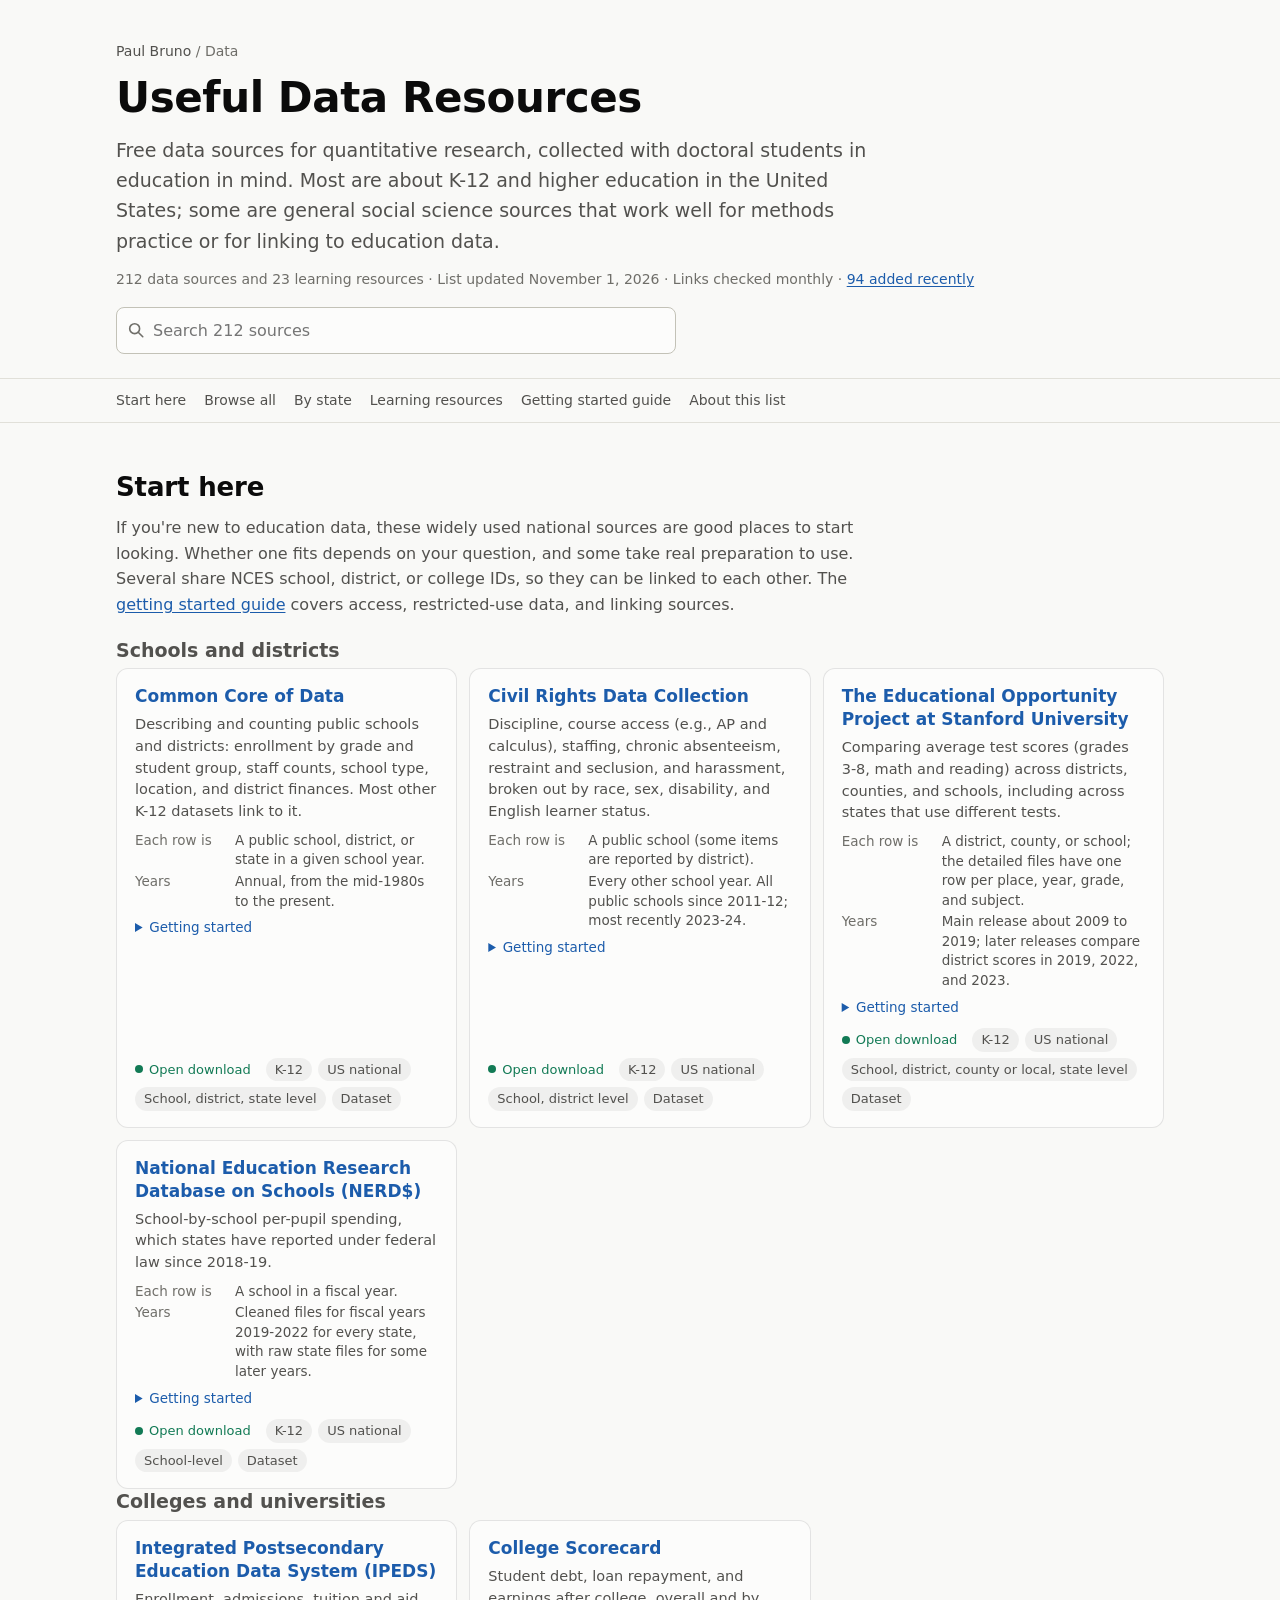
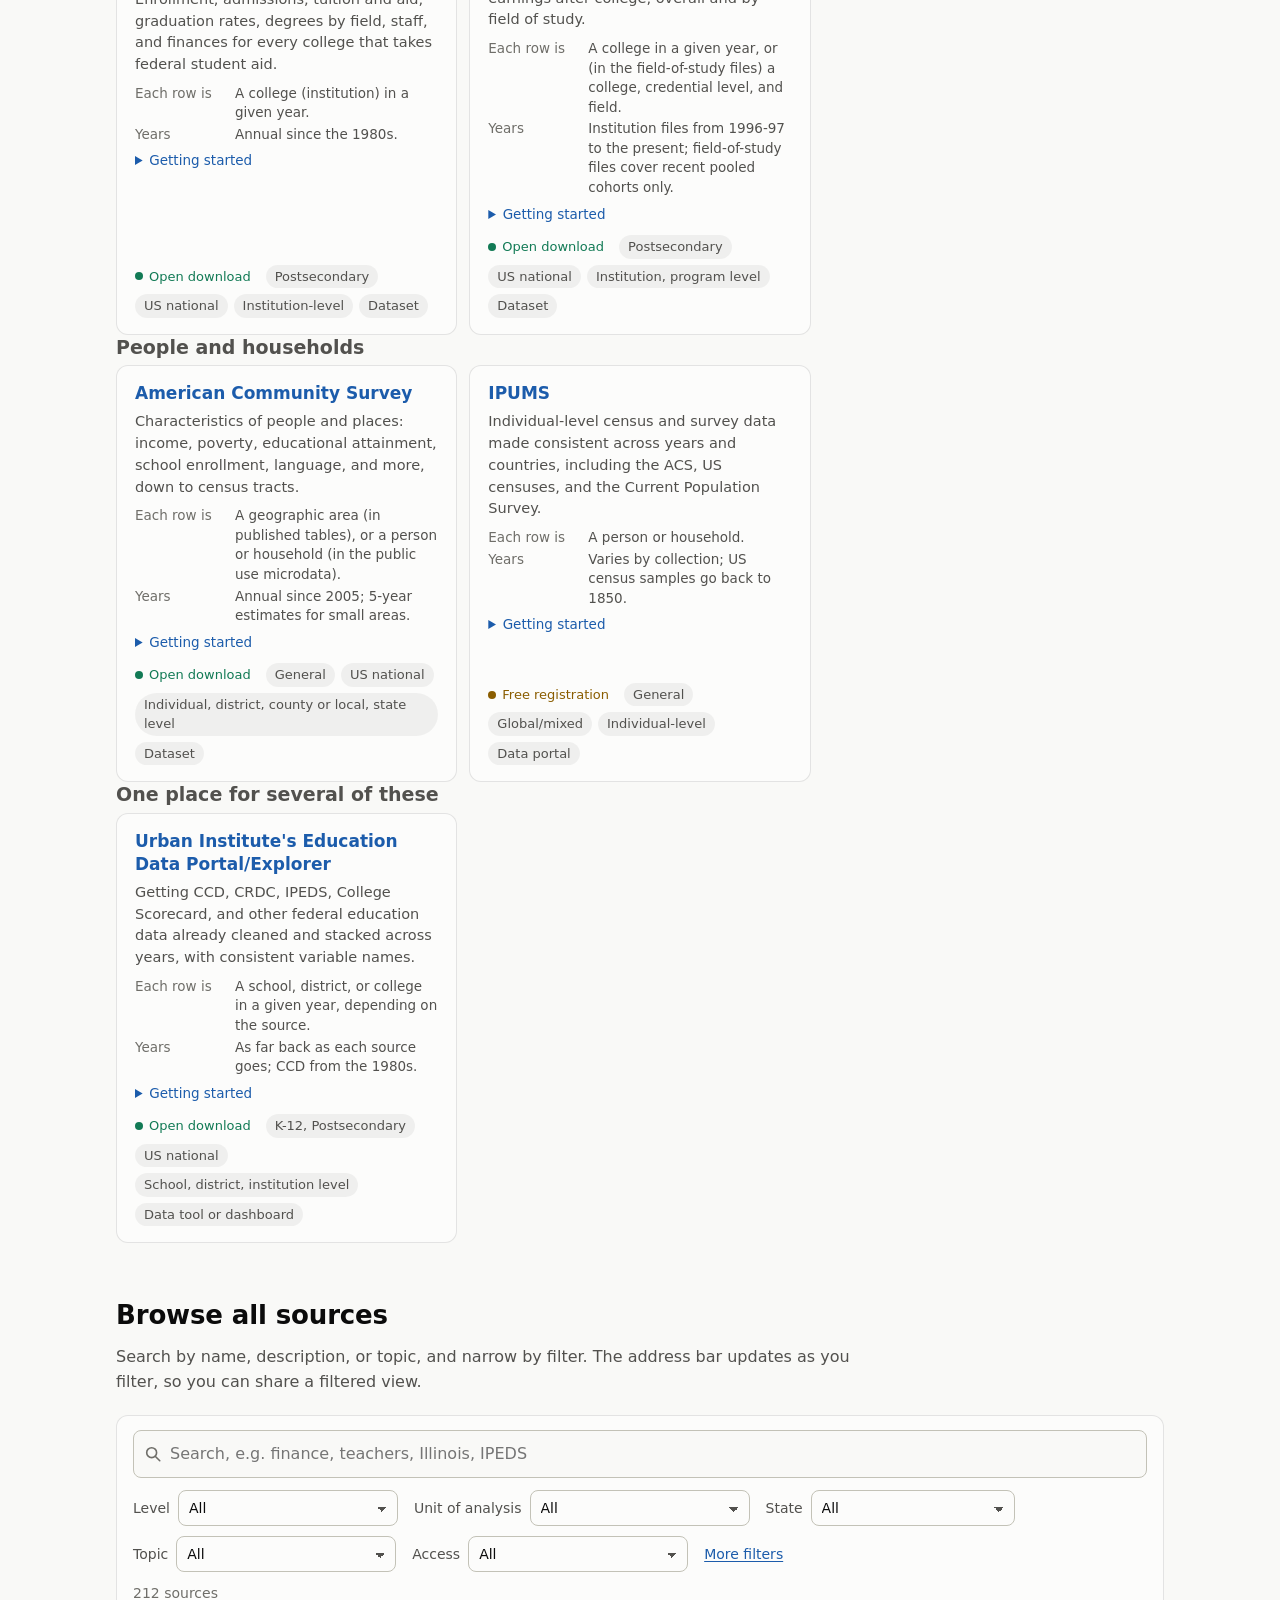
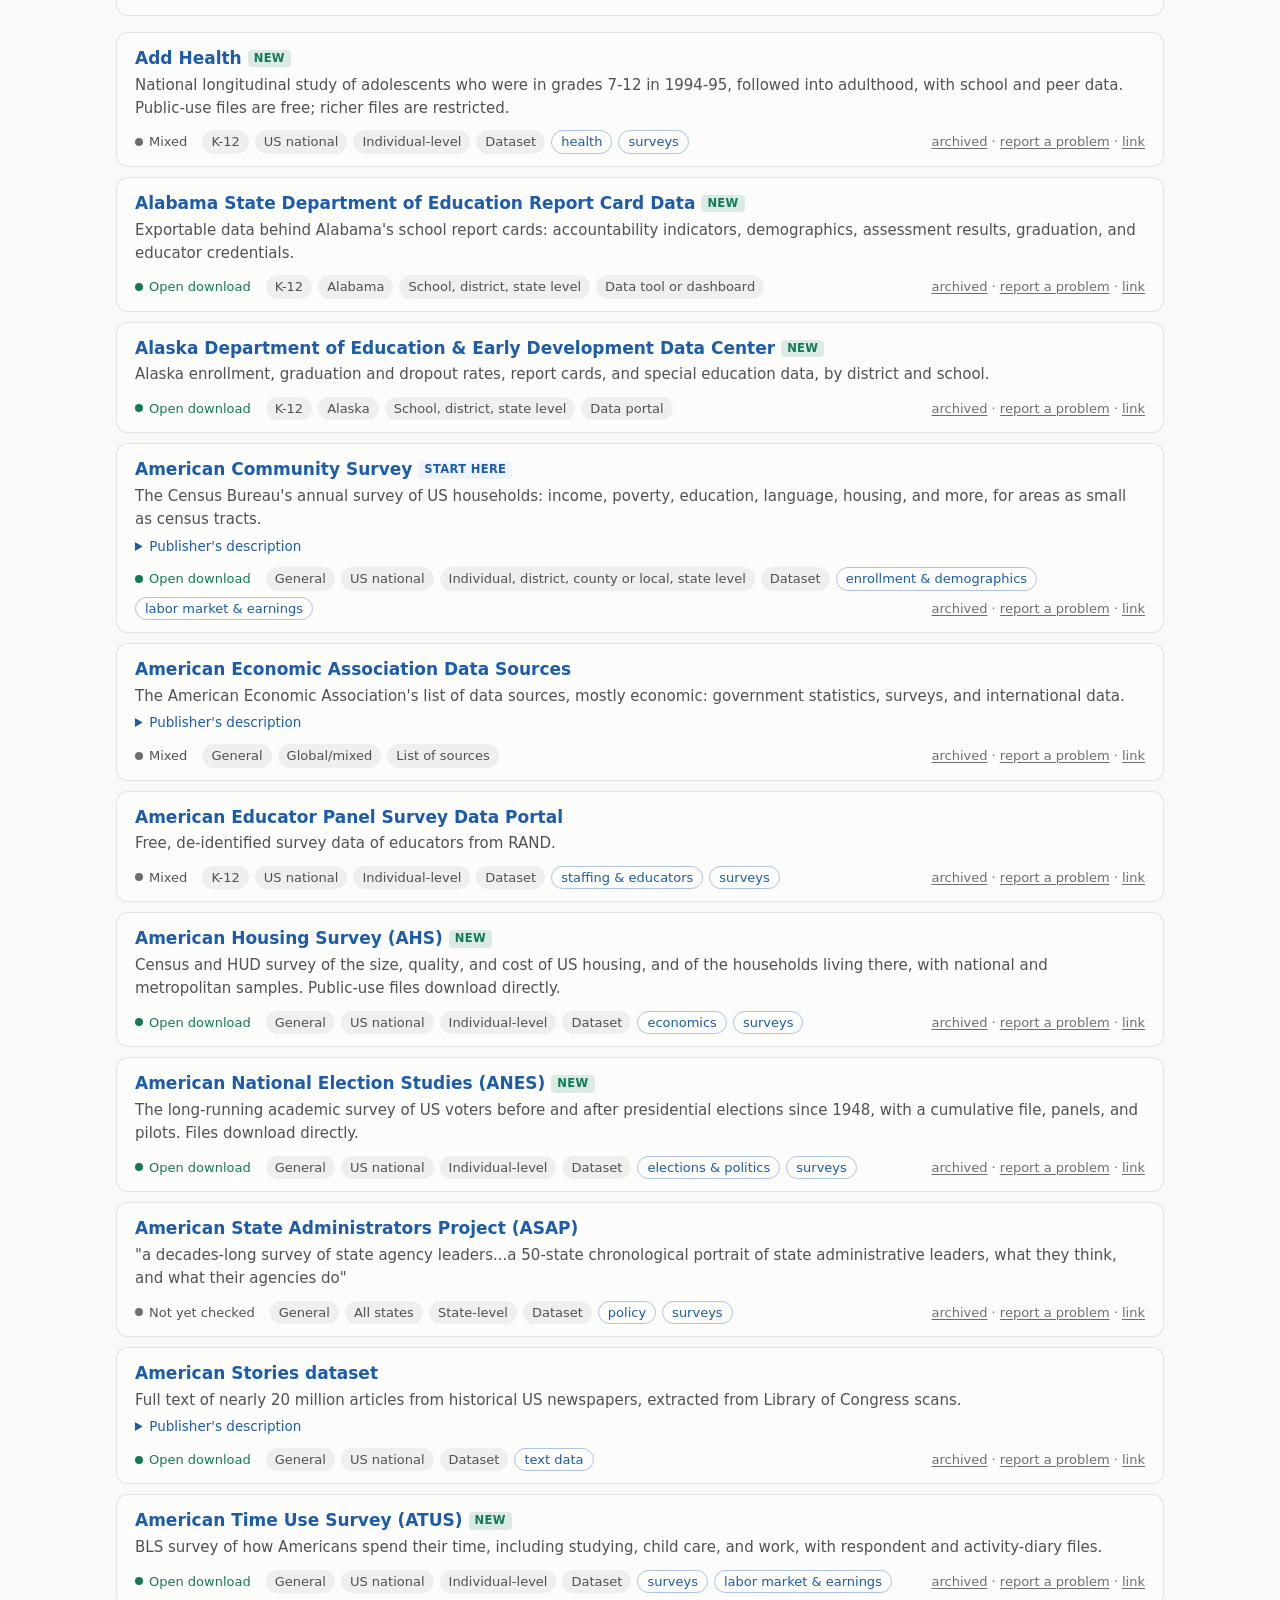
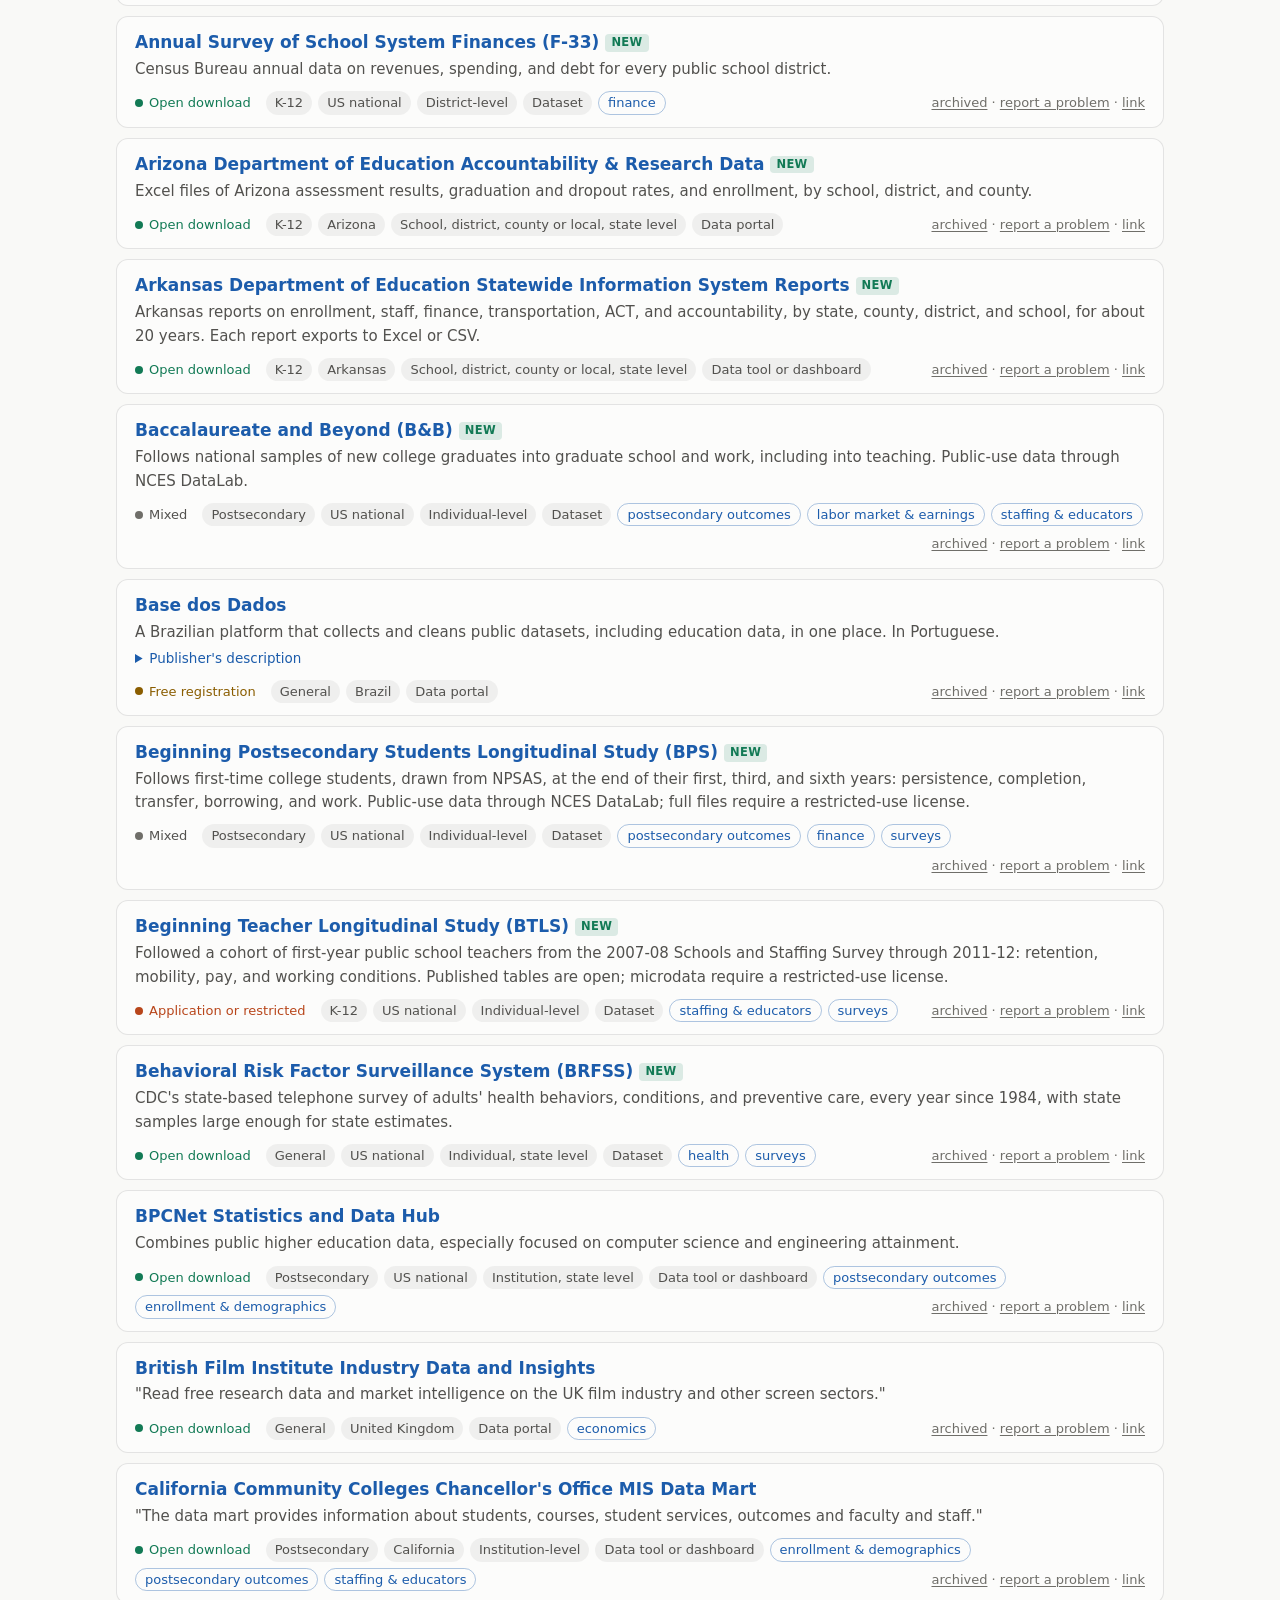
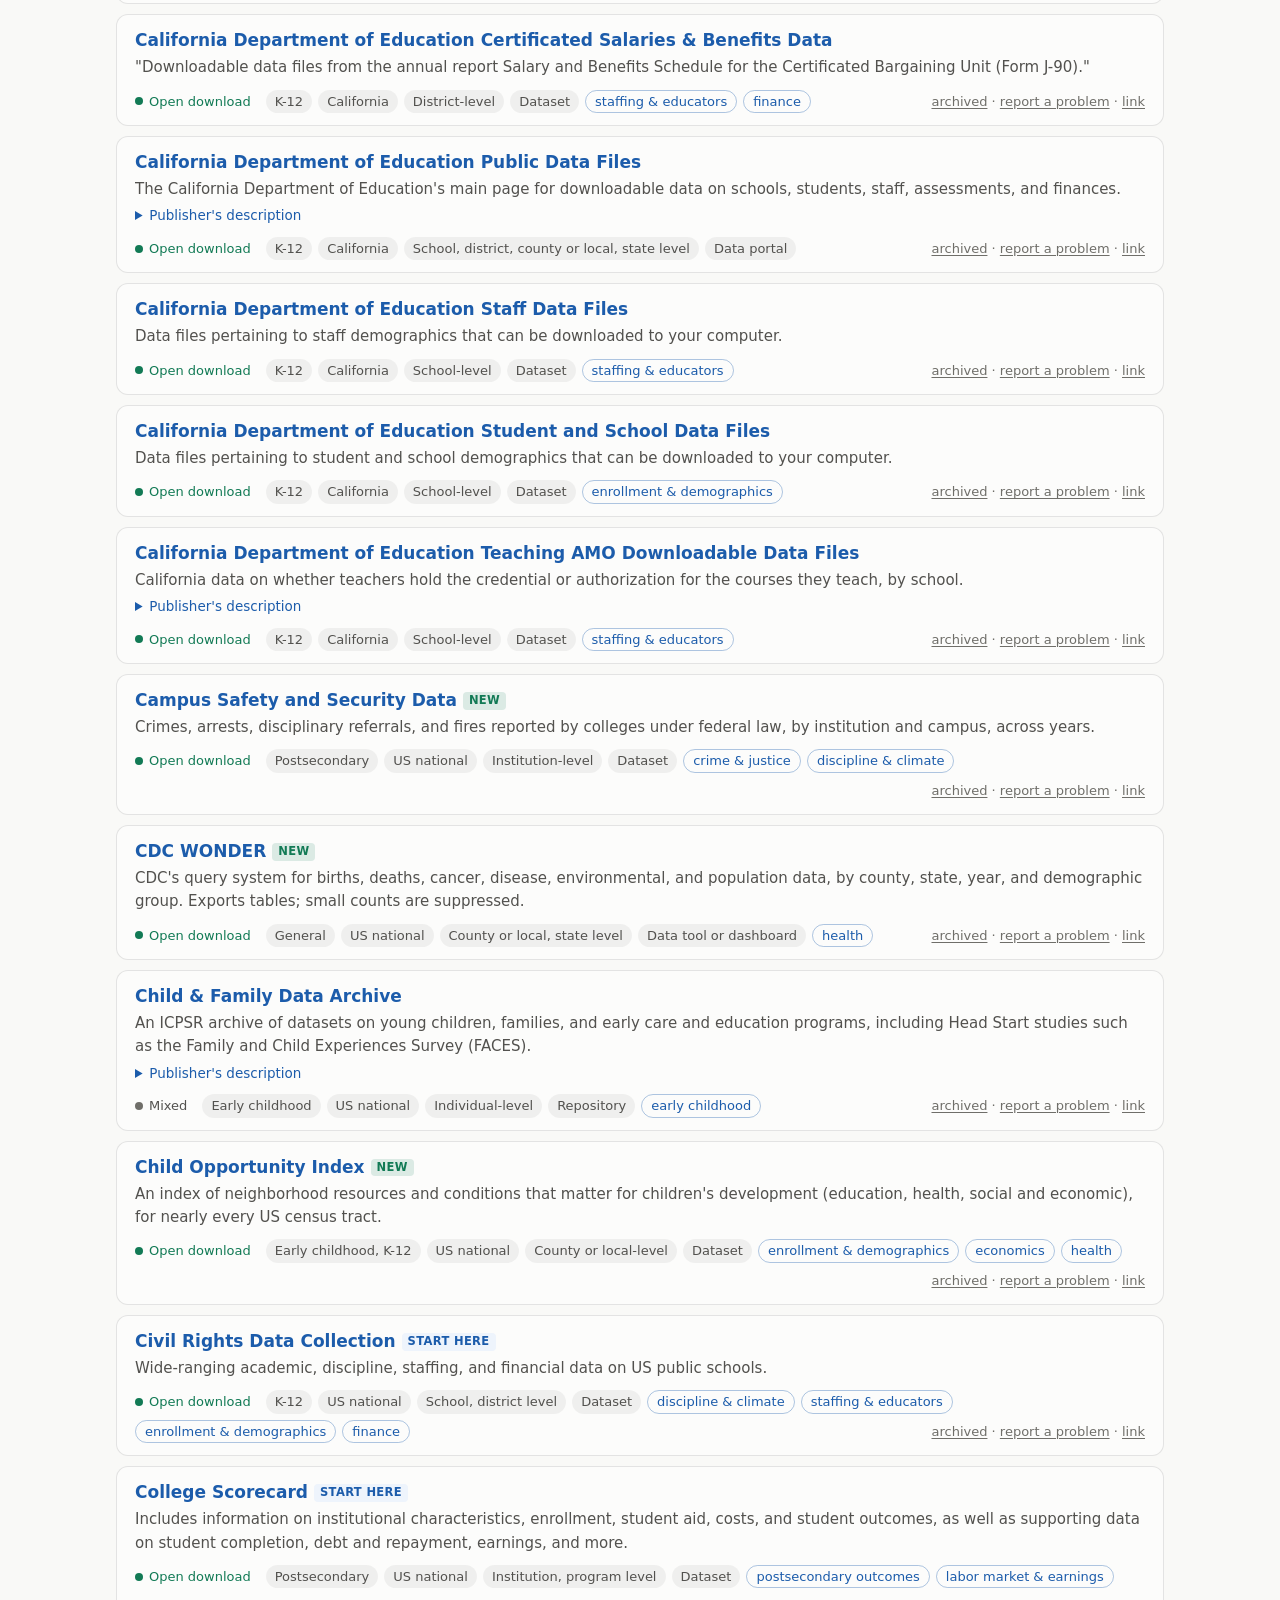
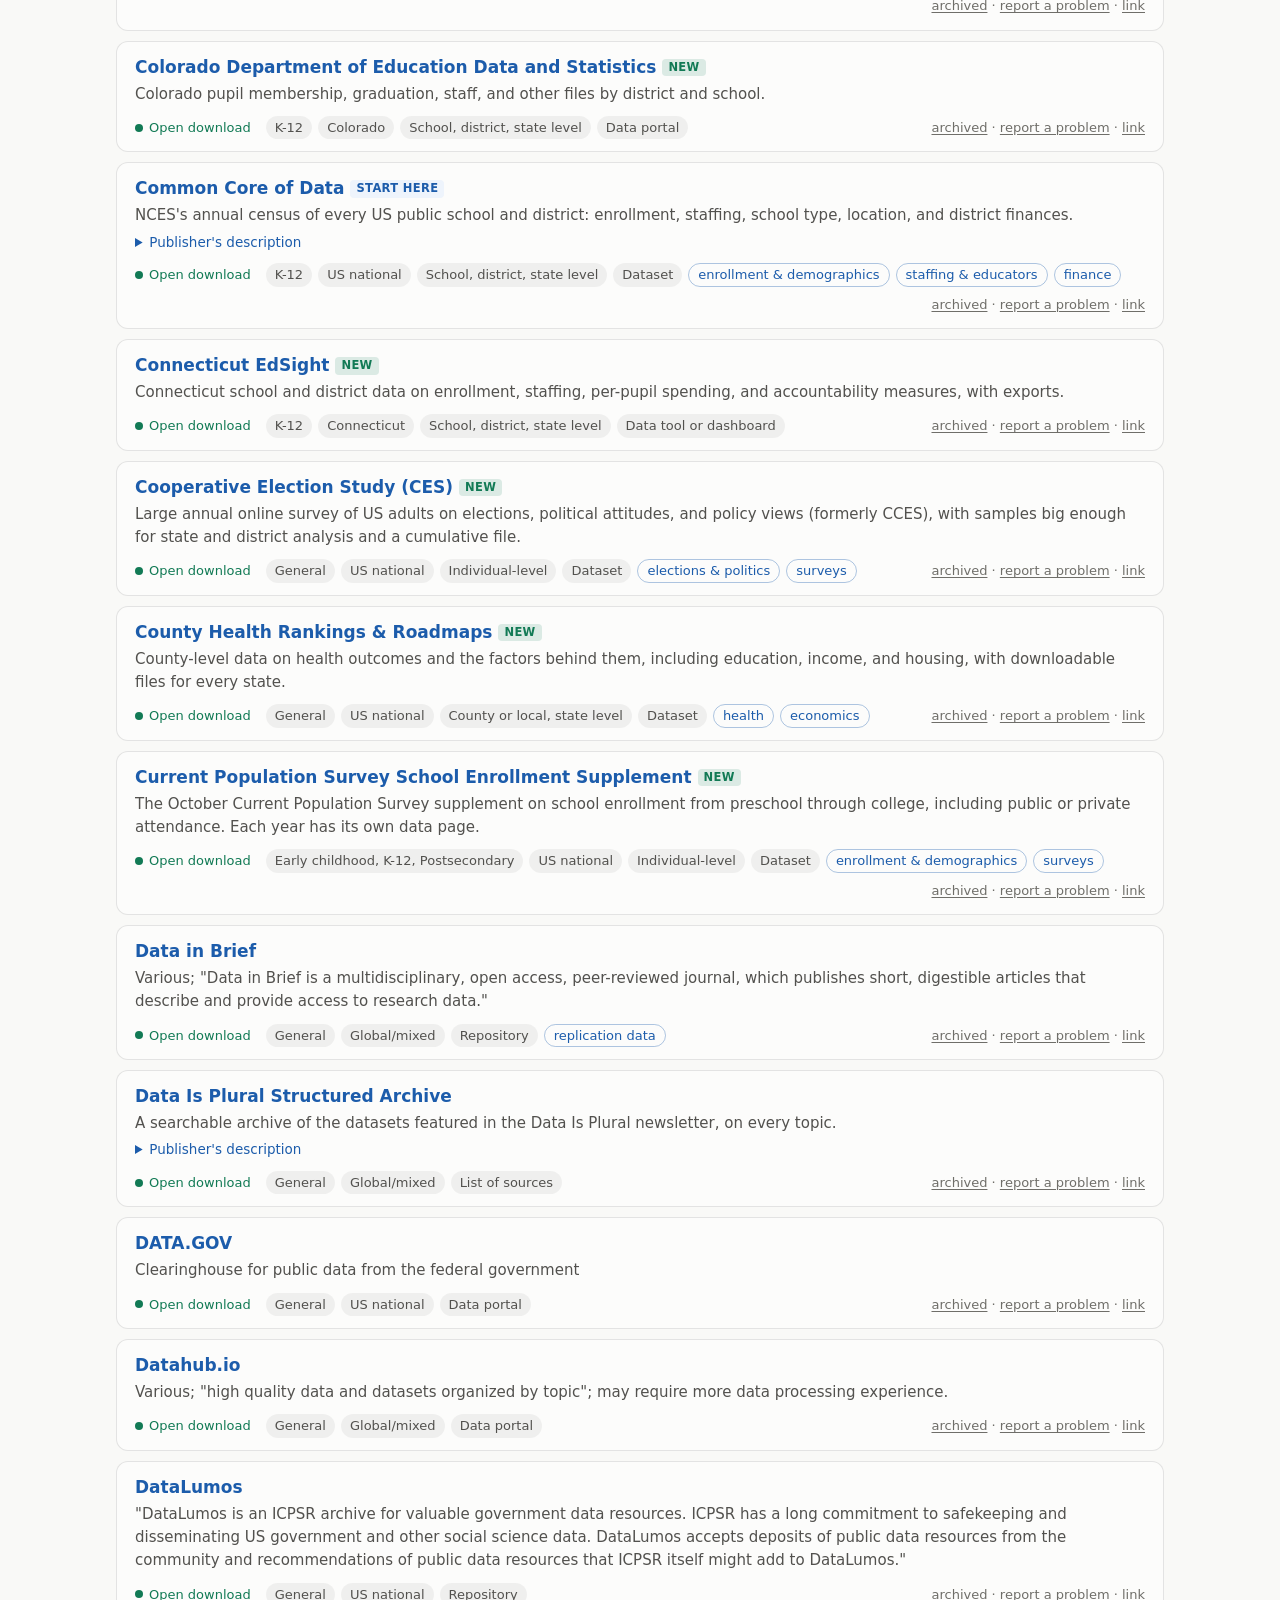
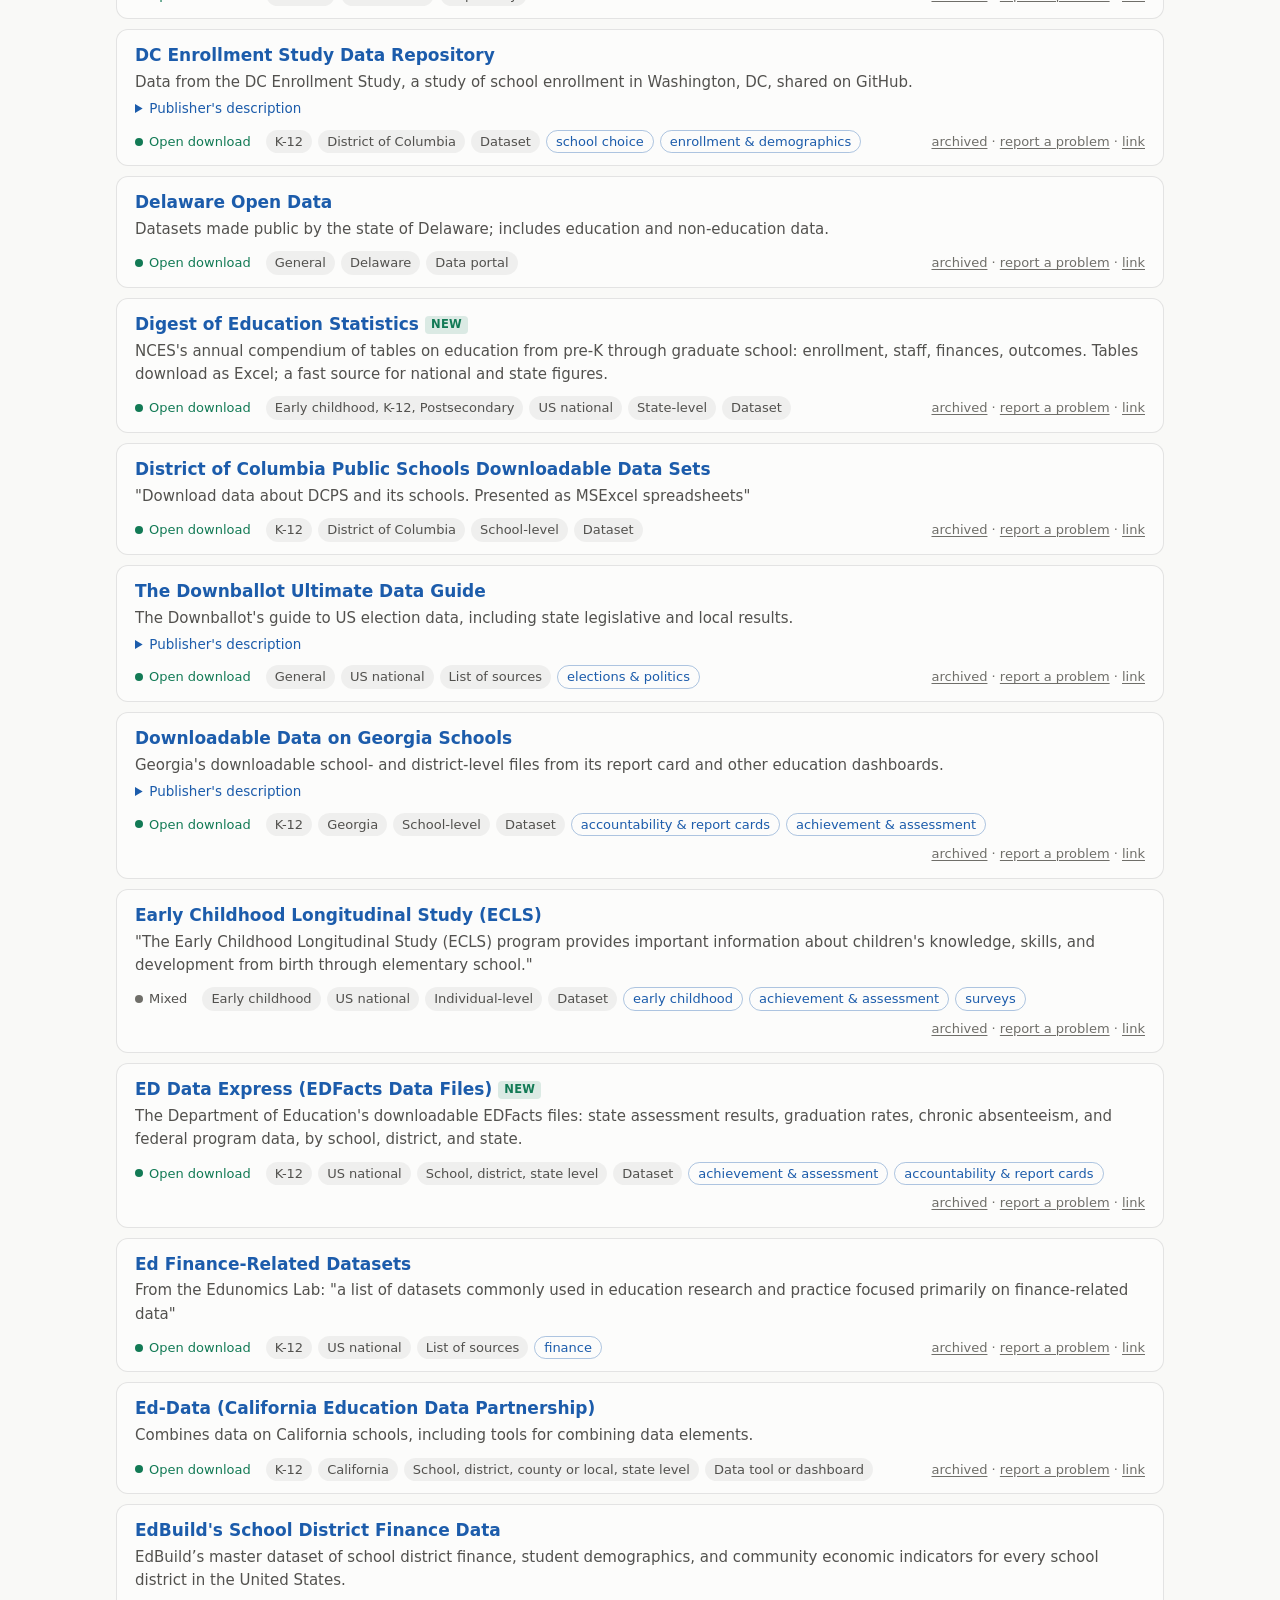
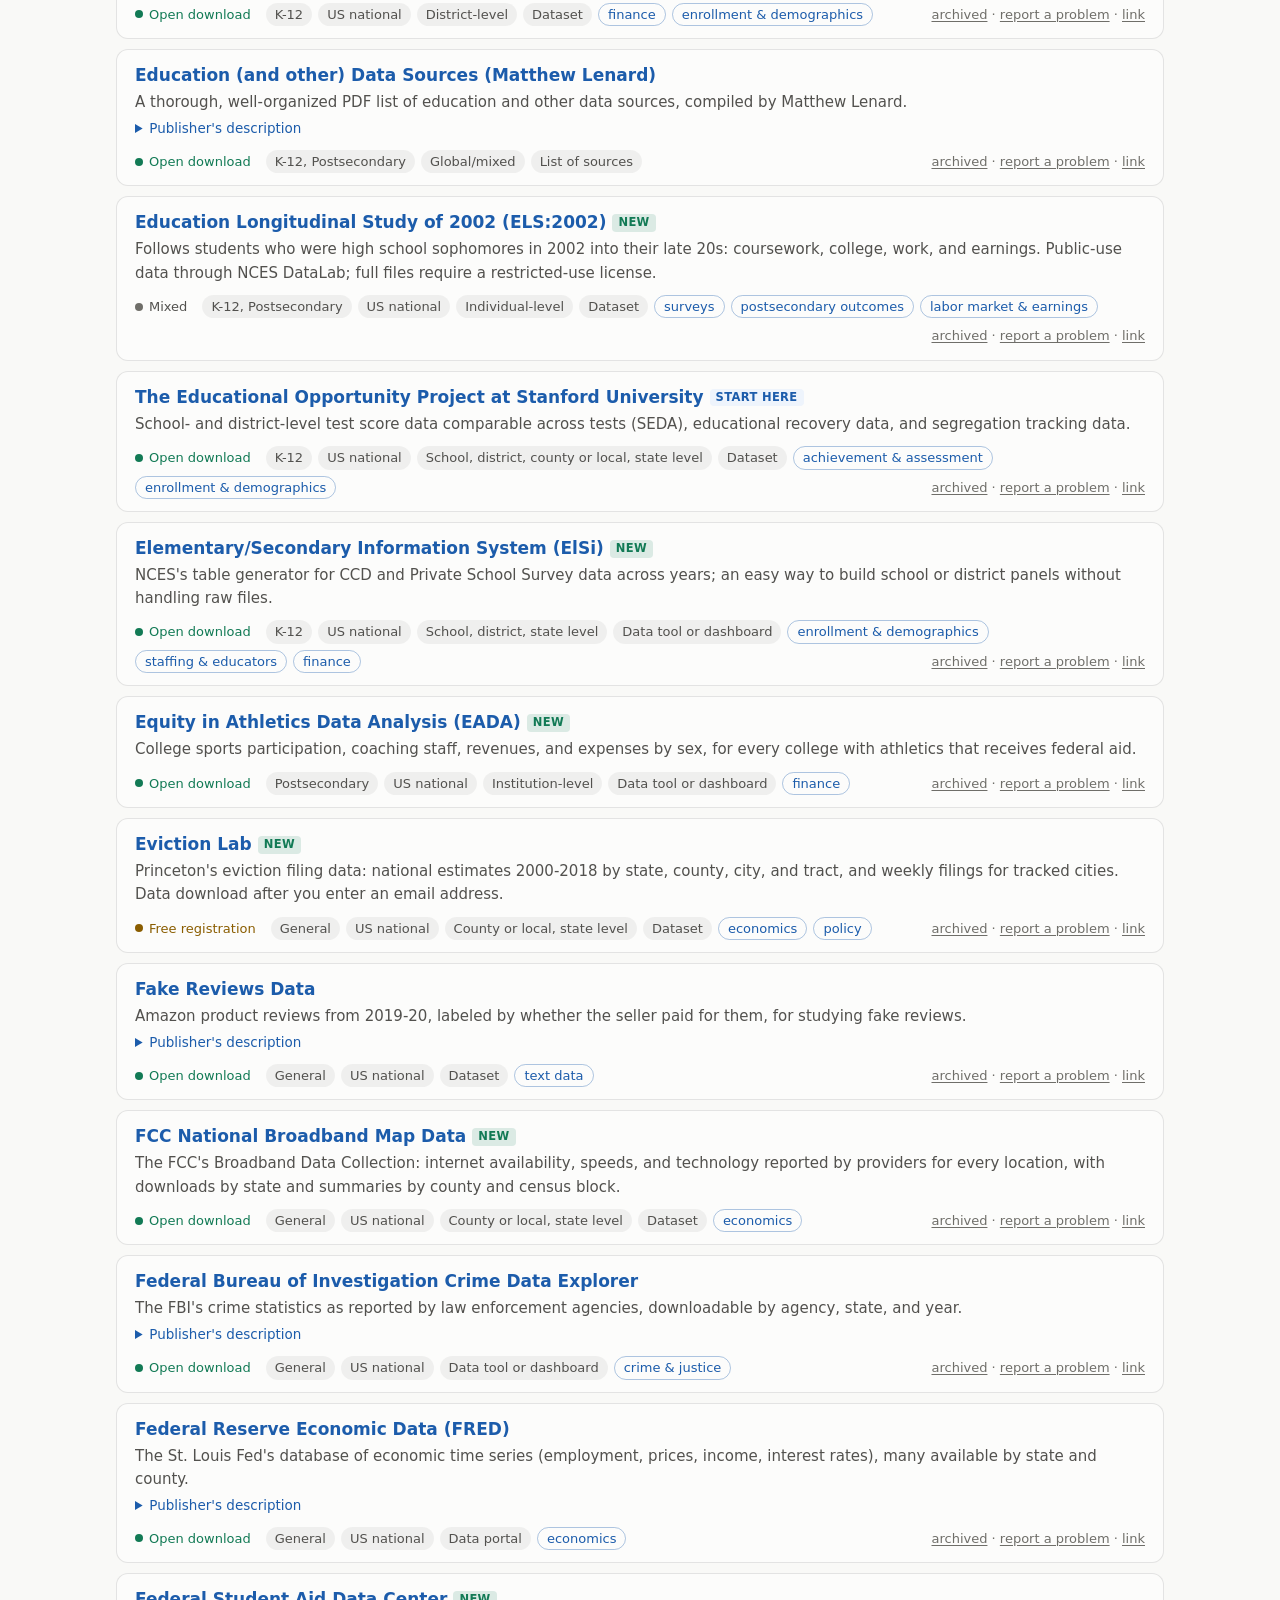
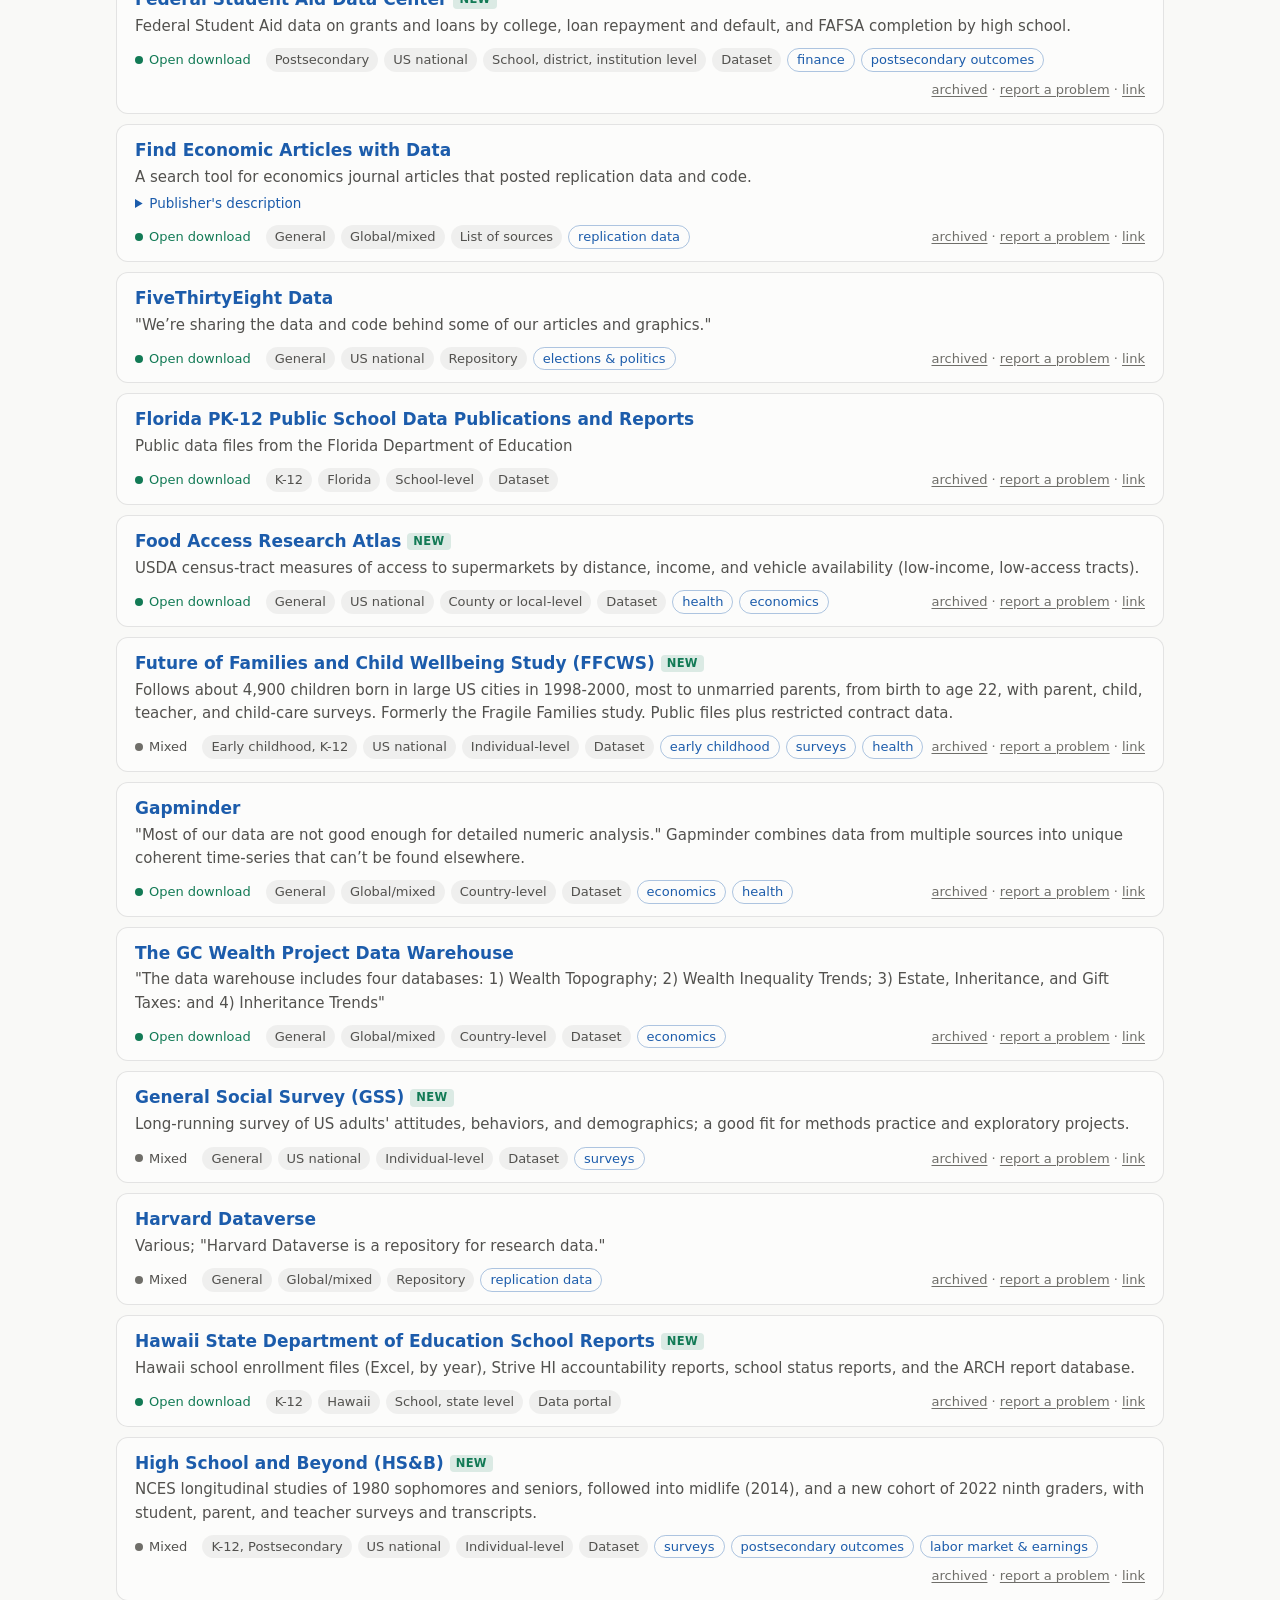
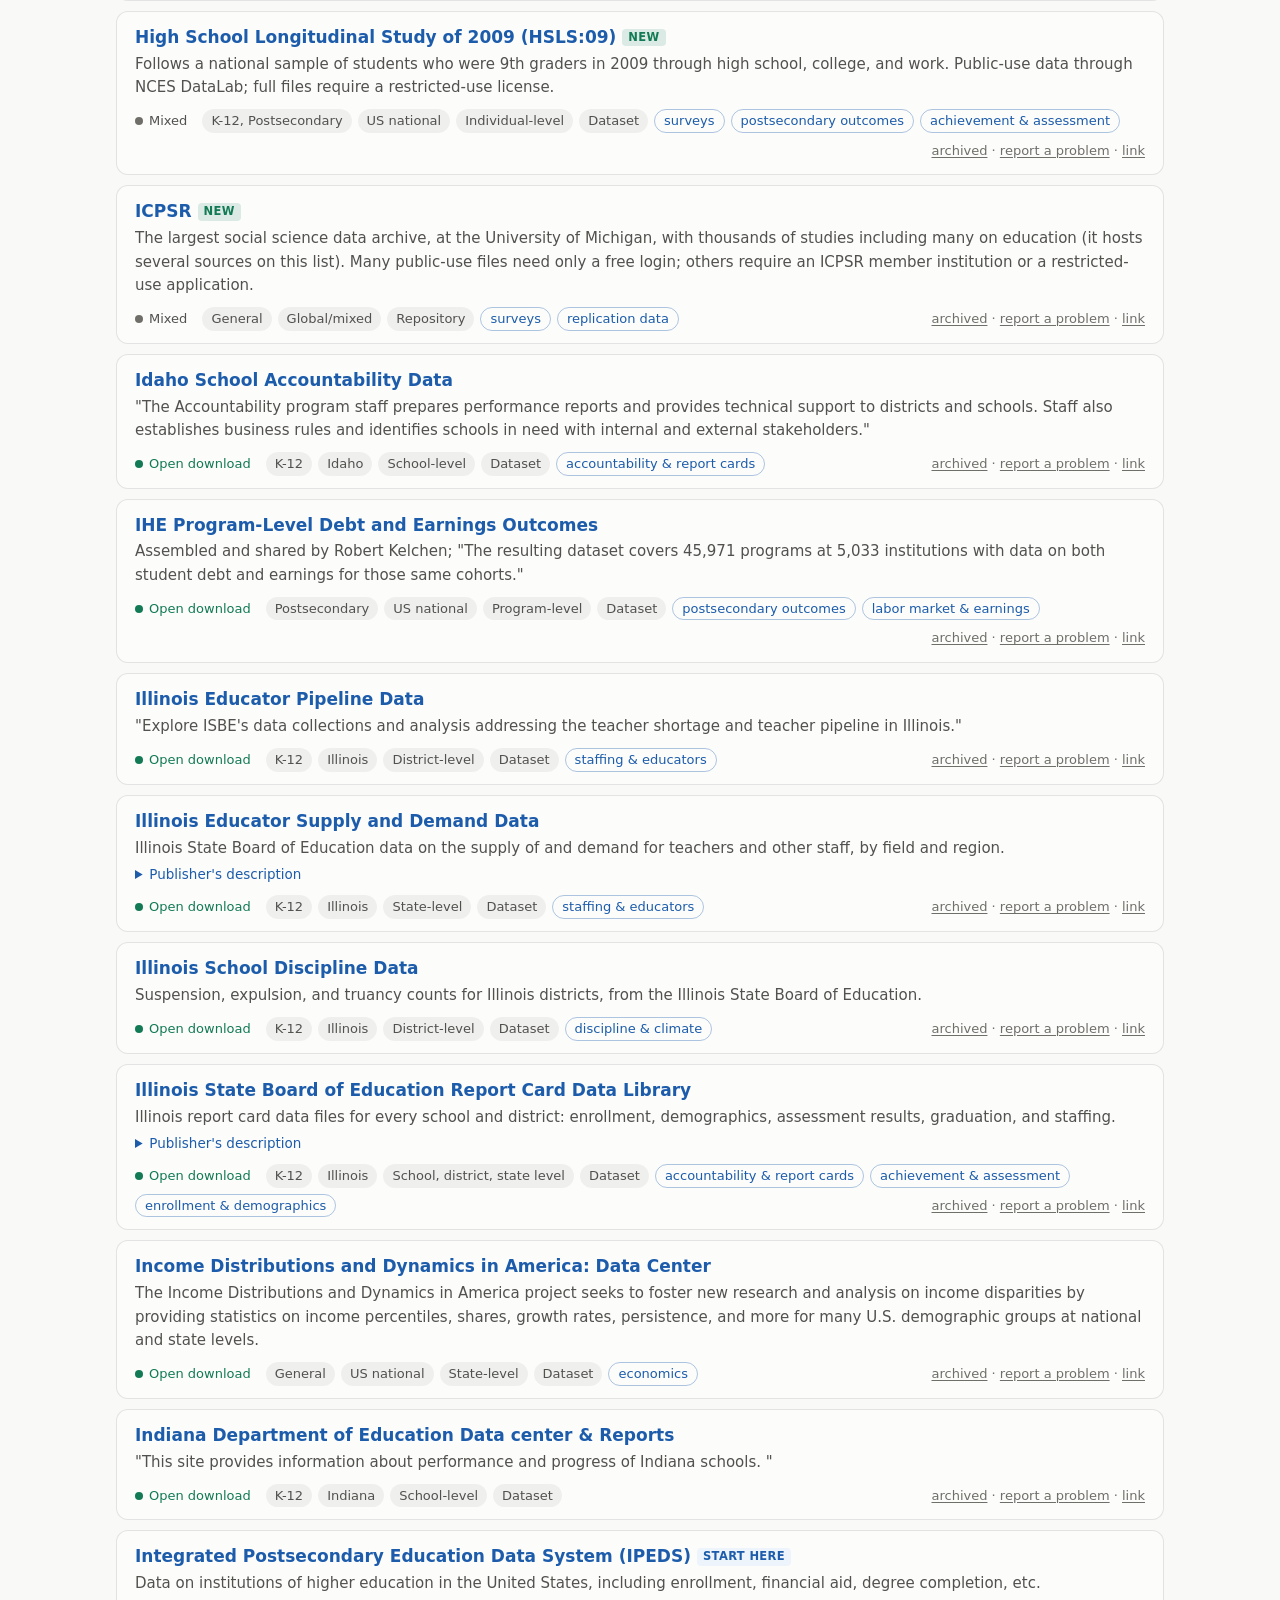
==== index.html @ 98944988 "Update the list (2026-11-01)" ====
<!doctype html>
<html lang="en">
<head>
<meta charset="utf-8">
<meta name="viewport" content="width=device-width, initial-scale=1">
<title>Useful Data Resources</title>
<meta name="description" content="Free data sources for quantitative research in education, collected for doctoral students: national and state K-12, postsecondary, and general social science data, searchable and filterable.">
<meta property="og:title" content="Useful Data Resources">
<meta property="og:description" content="Free data sources for quantitative research in education, searchable by level, state, topic, and access.">
<link rel="icon" href="data:image/svg+xml,%3Csvg xmlns='http://www.w3.org/2000/svg' viewBox='0 0 16 16'%3E%3Crect width='16' height='16' rx='3' fill='%232a78d6'/%3E%3Cellipse cx='8' cy='4.5' rx='4.5' ry='1.8' fill='none' stroke='white' stroke-width='1.4'/%3E%3Cpath d='M3.5 4.5v7c0 1 2 1.8 4.5 1.8s4.5-.8 4.5-1.8v-7M3.5 8c0 1 2 1.8 4.5 1.8s4.5-.8 4.5-1.8' fill='none' stroke='white' stroke-width='1.4'/%3E%3C/svg%3E">
<link rel="stylesheet" href="assets/style.css?v=8">
<script src="data/resources.js?v=30ae137bf4" defer></script>
<script src="assets/app.js?v=16" defer></script>
<script src="assets/count.js?v=2" defer></script>
<link rel="canonical" href="https://data.paul-bruno.com/">
<!-- prerender:jsonld --><script type="application/ld+json">{"@context": "https://schema.org", "@type": "DataCatalog", "name": "Useful Data Resources", "url": "https://data.paul-bruno.com/", "description": "Free data sources for quantitative research in education, collected for doctoral students.", "creator": {"@type": "Person", "name": "Paul Bruno", "url": "https://www.paul-bruno.com/"}, "dateModified": "2026-11-01", "inLanguage": "en", "dataset": [{"@type": "Dataset", "name": "Add Health", "url": "https://addhealth.cpc.unc.edu/data/", "description": "National longitudinal study of adolescents who were in grades 7-12 in 1994-95, followed into adulthood, with school and peer data. Public-use files are free; richer files are restricted."}, {"@type": "Dataset", "name": "Alabama State Department of Education Report Card Data", "url": "https://reportcard.alsde.edu/SupportingData_Alsde.aspx", "description": "Exportable data behind Alabama's school report cards: accountability indicators, demographics, assessment results, graduation, and educator credentials."}, {"@type": "Dataset", "name": "Alaska Department of Education & Early Development Data Center", "url": "https://education.alaska.gov/data-center", "description": "Alaska enrollment, graduation and dropout rates, report cards, and special education data, by district and school."}, {"@type": "Dataset", "name": "American Community Survey", "url": "https://www.census.gov/programs-surveys/acs", "description": "The Census Bureau's annual survey of US households: income, poverty, education, language, housing, and more, for areas as small as census tracts."}, {"@type": "Dataset", "name": "American Economic Association Data Sources", "url": "https://www.aeaweb.org/resources/data", "description": "The American Economic Association's list of data sources, mostly economic: government statistics, surveys, and international data."}, {"@type": "Dataset", "name": "American Educator Panel Survey Data Portal", "url": "https://www.rand.org/education-employment-infrastructure/survey-panels/aep/access-data.html", "description": "Free, de-identified survey data of educators from RAND."}, {"@type": "Dataset", "name": "American Housing Survey (AHS)", "url": "https://www.census.gov/programs-surveys/ahs/data.html", "description": "Census and HUD survey of the size, quality, and cost of US housing, and of the households living there, with national and metropolitan samples. Public-use files download directly."}, {"@type": "Dataset", "name": "American National Election Studies (ANES)", "url": "https://electionstudies.org/data-center/", "description": "The long-running academic survey of US voters before and after presidential elections since 1948, with a cumulative file, panels, and pilots. Files download directly."}, {"@type": "Dataset", "name": "American State Administrators Project (ASAP)", "url": "https://asap.wisc.edu/", "description": "\"a decades-long survey of state agency leaders...a 50-state chronological portrait of state administrative leaders, what they think, and what their agencies do\""}, {"@type": "Dataset", "name": "American Stories dataset", "url": "https://huggingface.co/datasets/dell-research-harvard/AmericanStories", "description": "Full text of nearly 20 million articles from historical US newspapers, extracted from Library of Congress scans."}, {"@type": "Dataset", "name": "American Time Use Survey (ATUS)", "url": "https://www.bls.gov/tus/data.htm", "description": "BLS survey of how Americans spend their time, including studying, child care, and work, with respondent and activity-diary files."}, {"@type": "Dataset", "name": "Annual Survey of School System Finances (F-33)", "url": "https://www.census.gov/programs-surveys/school-finances.html", "description": "Census Bureau annual data on revenues, spending, and debt for every public school district."}, {"@type": "Dataset", "name": "Arizona Department of Education Accountability & Research Data", "url": "https://www.azed.gov/accountability-research/data", "description": "Excel files of Arizona assessment results, graduation and dropout rates, and enrollment, by school, district, and county."}, {"@type": "Dataset", "name": "Arkansas Department of Education Statewide Information System Reports", "url": "https://adedata.arkansas.gov/statewide/", "description": "Arkansas reports on enrollment, staff, finance, transportation, ACT, and accountability, by state, county, district, and school, for about 20 years. Each report exports to Excel or CSV."}, {"@type": "Dataset", "name": "Baccalaureate and Beyond (B&B)", "url": "https://nces.ed.gov/surveys/b&b/", "description": "Follows national samples of new college graduates into graduate school and work, including into teaching. Public-use data through NCES DataLab."}, {"@type": "Dataset", "name": "Base dos Dados", "url": "https://basedosdados.org/", "description": "A Brazilian platform that collects and cleans public datasets, including education data, in one place. In Portuguese."}, {"@type": "Dataset", "name": "Beginning Postsecondary Students Longitudinal Study (BPS)", "url": "https://nces.ed.gov/surveys/bps/", "description": "Follows first-time college students, drawn from NPSAS, at the end of their first, third, and sixth years: persistence, completion, transfer, borrowing, and work. Public-use data through NCES DataLab; full files require a restricted-use license."}, {"@type": "Dataset", "name": "Beginning Teacher Longitudinal Study (BTLS)", "url": "https://nces.ed.gov/surveys/btls/", "description": "Followed a cohort of first-year public school teachers from the 2007-08 Schools and Staffing Survey through 2011-12: retention, mobility, pay, and working conditions. Published tables are open; microdata require a restricted-use license."}, {"@type": "Dataset", "name": "Behavioral Risk Factor Surveillance System (BRFSS)", "url": "https://www.cdc.gov/brfss/annual_data/annual_data.htm", "description": "CDC's state-based telephone survey of adults' health behaviors, conditions, and preventive care, every year since 1984, with state samples large enough for state estimates."}, {"@type": "Dataset", "name": "BPCNet Statistics and Data Hub", "url": "https://cra.org/cerp/data-visualization-2/", "description": "Combines public higher education data, especially focused on computer science and engineering attainment."}, {"@type": "Dataset", "name": "British Film Institute Industry Data and Insights", "url": "https://www.bfi.org.uk/industry-data-insights", "description": "\"Read free research data and market intelligence on the UK film industry and other screen sectors.\""}, {"@type": "Dataset", "name": "California Community Colleges Chancellor's Office MIS Data Mart", "url": "https://datamart.cccco.edu/", "description": "\"The data mart provides information about students, courses, student services, outcomes and faculty and staff.\""}, {"@type": "Dataset", "name": "California Department of Education Certificated Salaries & Benefits Data", "url": "https://www.cde.ca.gov/ds/fd/cs/", "description": "\"Downloadable data files from the annual report Salary and Benefits Schedule for the Certificated Bargaining Unit (Form J-90).\""}, {"@type": "Dataset", "name": "California Department of Education Public Data Files", "url": "https://www.cde.ca.gov/ds/", "description": "The California Department of Education's main page for downloadable data on schools, students, staff, assessments, and finances."}, {"@type": "Dataset", "name": "California Department of Education Staff Data Files", "url": "https://www.cde.ca.gov/ds/ad/staff.asp", "description": "Data files pertaining to staff demographics that can be downloaded to your computer."}, {"@type": "Dataset", "name": "California Department of Education Student and School Data Files", "url": "https://www.cde.ca.gov/ds/ad/downloadabledata.asp", "description": "Data files pertaining to student and school demographics that can be downloaded to your computer."}, {"@type": "Dataset", "name": "California Department of Education Teaching AMO Downloadable Data Files", "url": "https://www.cde.ca.gov/ds/ad/filestamo.asp", "description": "California data on whether teachers hold the credential or authorization for the courses they teach, by school."}, {"@type": "Dataset", "name": "Campus Safety and Security Data", "url": "https://ope.ed.gov/campussafety/public/html/home/home.html", "description": "Crimes, arrests, disciplinary referrals, and fires reported by colleges under federal law, by institution and campus, across years."}, {"@type": "Dataset", "name": "CDC WONDER", "url": "https://wonder.cdc.gov/", "description": "CDC's query system for births, deaths, cancer, disease, environmental, and population data, by county, state, year, and demographic group. Exports tables; small counts are suppressed."}, {"@type": "Dataset", "name": "Child & Family Data Archive", "url": "https://www.icpsr.umich.edu/sites/cfdata/find-data", "description": "An ICPSR archive of datasets on young children, families, and early care and education programs, including Head Start studies such as the Family and Child Experiences Survey (FACES)."}, {"@type": "Dataset", "name": "Child Opportunity Index", "url": "https://www.diversitydatakids.org/child-opportunity-index", "description": "An index of neighborhood resources and conditions that matter for children's development (education, health, social and economic), for nearly every US census tract."}, {"@type": "Dataset", "name": "Civil Rights Data Collection", "url": "https://ocrdata.ed.gov/", "description": "Wide-ranging academic, discipline, staffing, and financial data on US public schools."}, {"@type": "Dataset", "name": "College Scorecard", "url": "https://collegescorecard.ed.gov/data/", "description": "Includes information on institutional characteristics, enrollment, student aid, costs, and student outcomes, as well as supporting data on student completion, debt and repayment, earnings, and more."}, {"@type": "Dataset", "name": "Colorado Department of Education Data and Statistics", "url": "https://ed.cde.state.co.us/cdereval", "description": "Colorado pupil membership, graduation, staff, and other files by district and school."}, {"@type": "Dataset", "name": "Common Core of Data", "url": "https://nces.ed.gov/ccd/ccddata.asp", "description": "NCES's annual census of every US public school and district: enrollment, staffing, school type, location, and district finances."}, {"@type": "Dataset", "name": "Connecticut EdSight", "url": "https://public-edsight.ct.gov/", "description": "Connecticut school and district data on enrollment, staffing, per-pupil spending, and accountability measures, with exports."}, {"@type": "Dataset", "name": "Cooperative Election Study (CES)", "url": "https://tischcollege.tufts.edu/research-faculty/research-centers/cooperative-election-study/data-downloads", "description": "Large annual online survey of US adults on elections, political attitudes, and policy views (formerly CCES), with samples big enough for state and district analysis and a cumulative file."}, {"@type": "Dataset", "name": "County Health Rankings & Roadmaps", "url": "https://www.countyhealthrankings.org/", "description": "County-level data on health outcomes and the factors behind them, including education, income, and housing, with downloadable files for every state."}, {"@type": "Dataset", "name": "Current Population Survey School Enrollment Supplement", "url": "https://www.census.gov/data/datasets/2024/demo/cps/cps-school-enrollment.html", "description": "The October Current Population Survey supplement on school enrollment from preschool through college, including public or private attendance. Each year has its own data page."}, {"@type": "Dataset", "name": "Data in Brief", "url": "https://www.sciencedirect.com/journal/data-in-brief", "description": "Various; \"Data in Brief is a multidisciplinary, open access, peer-reviewed journal, which publishes short, digestible articles that describe and provide access to research data.\""}, {"@type": "Dataset", "name": "Data Is Plural Structured Archive", "url": "https://docs.google.com/spreadsheets/d/1wZhPLMCHKJvwOkP4juclhjFgqIY8fQFMemwKL2c64vk/edit#gid=0", "description": "A searchable archive of the datasets featured in the Data Is Plural newsletter, on every topic."}, {"@type": "Dataset", "name": "DATA.GOV", "url": "https://www.data.gov/", "description": "Clearinghouse for public data from the federal government"}, {"@type": "Dataset", "name": "Datahub.io", "url": "https://datahub.io/collections", "description": "Various; \"high quality data and datasets organized by topic\"; may require more data processing experience."}, {"@type": "Dataset", "name": "DataLumos", "url": "https://www.datalumos.org/datalumos/", "description": "\"DataLumos is an ICPSR archive for valuable government data resources. ICPSR has a long commitment to safekeeping and disseminating US government and other social science data. DataLumos accepts deposits of public data resources from the community and recommendations of public data resources that ICPSR itself might add to DataLumos.\""}, {"@type": "Dataset", "name": "DC Enrollment Study Data Repository", "url": "https://github.com/betsyjwolf/DC-Enrollment-Study", "description": "Data from the DC Enrollment Study, a study of school enrollment in Washington, DC, shared on GitHub."}, {"@type": "Dataset", "name": "Delaware Open Data", "url": "https://data.delaware.gov/browse", "description": "Datasets made public by the state of Delaware; includes education and non-education data."}, {"@type": "Dataset", "name": "Digest of Education Statistics", "url": "https://nces.ed.gov/programs/digest/", "description": "NCES's annual compendium of tables on education from pre-K through graduate school: enrollment, staff, finances, outcomes. Tables download as Excel; a fast source for national and state figures."}, {"@type": "Dataset", "name": "District of Columbia Public Schools Downloadable Data Sets", "url": "https://dcps.dc.gov/service/dcps-downloadable-data-sets", "description": "\"Download data about DCPS and its schools. Presented as MSExcel spreadsheets\""}, {"@type": "Dataset", "name": "The Downballot Ultimate Data Guide", "url": "https://www.the-downballot.com/p/data", "description": "The Downballot's guide to US election data, including state legislative and local results."}, {"@type": "Dataset", "name": "Downloadable Data on Georgia Schools", "url": "https://gosa.georgia.gov/dashboards-data-report-card/downloadable-data", "description": "Georgia's downloadable school- and district-level files from its report card and other education dashboards."}, {"@type": "Dataset", "name": "Early Childhood Longitudinal Study (ECLS)", "url": "https://nces.ed.gov/ecls/index.asp", "description": "\"The Early Childhood Longitudinal Study (ECLS) program provides important information about children's knowledge, skills, and development from birth through elementary school.\""}, {"@type": "Dataset", "name": "ED Data Express (EDFacts Data Files)", "url": "https://eddataexpress.ed.gov/download/data-library", "description": "The Department of Education's downloadable EDFacts files: state assessment results, graduation rates, chronic absenteeism, and federal program data, by school, district, and state."}, {"@type": "Dataset", "name": "Ed Finance-Related Datasets", "url": "https://edunomicslab.org/ed-finance-related-datasets/", "description": "From the Edunomics Lab: \"a list of datasets commonly used in education research and practice focused primarily on finance-related data\""}, {"@type": "Dataset", "name": "Ed-Data (California Education Data Partnership)", "url": "https://www.ed-data.org/", "description": "Combines data on California schools, including tools for combining data elements."}, {"@type": "Dataset", "name": "EdBuild's School District Finance Data", "url": "http://data.edbuild.org/", "description": "EdBuild’s master dataset of school district finance, student demographics, and community economic indicators for every school district in the United States."}, {"@type": "Dataset", "name": "Education (and other) Data Sources (Matthew Lenard)", "url": "https://www.dropbox.com/scl/fi/jv47vqkmou828obwznbml/data_sources.pdf?rlkey=2fghdppn34y2t37dul4jeoil7&dl=0", "description": "A thorough, well-organized PDF list of education and other data sources, compiled by Matthew Lenard."}, {"@type": "Dataset", "name": "Education Longitudinal Study of 2002 (ELS:2002)", "url": "https://nces.ed.gov/surveys/els2002/", "description": "Follows students who were high school sophomores in 2002 into their late 20s: coursework, college, work, and earnings. Public-use data through NCES DataLab; full files require a restricted-use license."}, {"@type": "Dataset", "name": "The Educational Opportunity Project at Stanford University", "url": "https://edopportunity.org/", "description": "School- and district-level test score data comparable across tests (SEDA), educational recovery data, and segregation tracking data."}, {"@type": "Dataset", "name": "Elementary/Secondary Information System (ElSi)", "url": "https://nces.ed.gov/ccd/elsi/", "description": "NCES's table generator for CCD and Private School Survey data across years; an easy way to build school or district panels without handling raw files."}, {"@type": "Dataset", "name": "Equity in Athletics Data Analysis (EADA)", "url": "https://ope.ed.gov/athletics/", "description": "College sports participation, coaching staff, revenues, and expenses by sex, for every college with athletics that receives federal aid."}, {"@type": "Dataset", "name": "Eviction Lab", "url": "https://evictionlab.org/get-the-data/", "description": "Princeton's eviction filing data: national estimates 2000-2018 by state, county, city, and tract, and weekly filings for tracked cities. Data download after you enter an email address."}, {"@type": "Dataset", "name": "Fake Reviews Data", "url": "https://github.com/bretthollenbeck/fake-reviews-data", "description": "Amazon product reviews from 2019-20, labeled by whether the seller paid for them, for studying fake reviews."}, {"@type": "Dataset", "name": "FCC National Broadband Map Data", "url": "https://broadbandmap.fcc.gov/data-download", "description": "The FCC's Broadband Data Collection: internet availability, speeds, and technology reported by providers for every location, with downloads by state and summaries by county and census block."}, {"@type": "Dataset", "name": "Federal Bureau of Investigation Crime Data Explorer", "url": "https://cde.ucr.cjis.gov/LATEST/webapp/#/pages/home", "description": "The FBI's crime statistics as reported by law enforcement agencies, downloadable by agency, state, and year."}, {"@type": "Dataset", "name": "Federal Reserve Economic Data (FRED)", "url": "https://fred.stlouisfed.org/", "description": "The St. Louis Fed's database of economic time series (employment, prices, income, interest rates), many available by state and county."}, {"@type": "Dataset", "name": "Federal Student Aid Data Center", "url": "https://studentaid.gov/data-center", "description": "Federal Student Aid data on grants and loans by college, loan repayment and default, and FAFSA completion by high school."}, {"@type": "Dataset", "name": "Find Economic Articles with Data", "url": "https://ejd.econ.mathematik.uni-ulm.de/", "description": "A search tool for economics journal articles that posted replication data and code."}, {"@type": "Dataset", "name": "FiveThirtyEight Data", "url": "https://data.fivethirtyeight.com/", "description": "\"We’re sharing the data and code behind some of our articles and graphics.\""}, {"@type": "Dataset", "name": "Florida PK-12 Public School Data Publications and Reports", "url": "https://www.fldoe.org/accountability/data-sys/edu-info-accountability-services/pk-12-public-school-data-pubs-reports/", "description": "Public data files from the Florida Department of Education"}, {"@type": "Dataset", "name": "Food Access Research Atlas", "url": "https://ers.usda.gov/data-products/food-access-research-atlas/download-the-data", "description": "USDA census-tract measures of access to supermarkets by distance, income, and vehicle availability (low-income, low-access tracts)."}, {"@type": "Dataset", "name": "Future of Families and Child Wellbeing Study (FFCWS)", "url": "https://ffcws.princeton.edu/", "description": "Follows about 4,900 children born in large US cities in 1998-2000, most to unmarried parents, from birth to age 22, with parent, child, teacher, and child-care surveys. Formerly the Fragile Families study. Public files plus restricted contract data."}, {"@type": "Dataset", "name": "Gapminder", "url": "https://www.gapminder.org/data/", "description": "\"Most of our data are not good enough for detailed numeric analysis.\" Gapminder combines data from multiple sources into unique coherent time-series that can’t be found elsewhere."}, {"@type": "Dataset", "name": "The GC Wealth Project Data Warehouse", "url": "https://wealthproject.gc.cuny.edu/data/data_and_documentation/", "description": "\"The data warehouse includes four databases: 1) Wealth Topography; 2) Wealth Inequality Trends; 3) Estate, Inheritance, and Gift Taxes: and 4) Inheritance Trends\""}, {"@type": "Dataset", "name": "General Social Survey (GSS)", "url": "https://gss.norc.org/get-the-data.html", "description": "Long-running survey of US adults' attitudes, behaviors, and demographics; a good fit for methods practice and exploratory projects."}, {"@type": "Dataset", "name": "Harvard Dataverse", "url": "https://dataverse.harvard.edu/", "description": "Various; \"Harvard Dataverse is a repository for research data.\""}, {"@type": "Dataset", "name": "Hawaii State Department of Education School Reports", "url": "https://hawaiipublicschools.org/data-reports/school-reports/", "description": "Hawaii school enrollment files (Excel, by year), Strive HI accountability reports, school status reports, and the ARCH report database."}, {"@type": "Dataset", "name": "High School and Beyond (HS&B)", "url": "https://nces.ed.gov/surveys/hsb/", "description": "NCES longitudinal studies of 1980 sophomores and seniors, followed into midlife (2014), and a new cohort of 2022 ninth graders, with student, parent, and teacher surveys and transcripts."}, {"@type": "Dataset", "name": "High School Longitudinal Study of 2009 (HSLS:09)", "url": "https://nces.ed.gov/surveys/hsls09/", "description": "Follows a national sample of students who were 9th graders in 2009 through high school, college, and work. Public-use data through NCES DataLab; full files require a restricted-use license."}, {"@type": "Dataset", "name": "ICPSR", "url": "https://www.icpsr.umich.edu/", "description": "The largest social science data archive, at the University of Michigan, with thousands of studies including many on education (it hosts several sources on this list). Many public-use files need only a free login; others require an ICPSR member institution or a restricted-use application."}, {"@type": "Dataset", "name": "Idaho School Accountability Data", "url": "https://www.idahoreportcard.org/datafiles", "description": "\"The Accountability program staff prepares performance reports and provides technical support to districts and schools. Staff also establishes business rules and identifies schools in need with internal and external stakeholders.\""}, {"@type": "Dataset", "name": "IHE Program-Level Debt and Earnings Outcomes", "url": "https://robertkelchen.com/2023/01/19/sharing-a-dataset-of-program-level-debt-and-earnings-outcomes/", "description": "Assembled and shared by Robert Kelchen; \"The resulting dataset covers 45,971 programs at 5,033 institutions with data on both student debt and earnings for those same cohorts.\""}, {"@type": "Dataset", "name": "Illinois Educator Pipeline Data", "url": "https://www.isbe.net/Pages/Data.aspx", "description": "\"Explore ISBE's data collections and analysis addressing the teacher shortage and teacher pipeline in Illinois.​\""}, {"@type": "Dataset", "name": "Illinois Educator Supply and Demand Data", "url": "https://www.isbe.net/Pages/EdSupplyDemand.aspx", "description": "Illinois State Board of Education data on the supply of and demand for teachers and other staff, by field and region."}, {"@type": "Dataset", "name": "Illinois School Discipline Data", "url": "https://www.isbe.net/Pages/Expulsions-Suspensions-and-Truants-by-District.aspx", "description": "Suspension, expulsion, and truancy counts for Illinois districts, from the Illinois State Board of Education."}, {"@type": "Dataset", "name": "Illinois State Board of Education Report Card Data Library", "url": "https://www.isbe.net/Pages/Illinois-State-Report-Card-Data.aspx", "description": "Illinois report card data files for every school and district: enrollment, demographics, assessment results, graduation, and staffing."}, {"@type": "Dataset", "name": "Income Distributions and Dynamics in America: Data Center", "url": "https://www.minneapolisfed.org/institute/income-distributions-and-dynamics-in-america/data-center", "description": "The Income Distributions and Dynamics in America project seeks to foster new research and analysis on income disparities by providing statistics on income percentiles, shares, growth rates, persistence, and more for many U.S. demographic groups at national and state levels."}, {"@type": "Dataset", "name": "Indiana Department of Education Data center & Reports", "url": "https://www.in.gov/doe/it/data-center-and-reports/", "description": "\"This site provides information about performance and progress of Indiana schools. \""}, {"@type": "Dataset", "name": "Integrated Postsecondary Education Data System (IPEDS)", "url": "https://nces.ed.gov/ipeds/use-the-data", "description": "Data on institutions of higher education in the United States, including enrollment, financial aid, degree completion, etc."}, {"@type": "Dataset", "name": "International Computer and Information Literacy Study (ICILS)", "url": "https://www.iea.nl/data-tools/repository/icils", "description": "International study of eighth graders' computer and information literacy and computational thinking, with student, teacher, and school questionnaires."}, {"@type": "Dataset", "name": "Iowa Department of Education Statistics", "url": "https://educate.iowa.gov/pk-12/data/education-statistics", "description": "Excel files on Iowa enrollment, staff and teacher salaries, free and reduced-price meals, and English learners."}, {"@type": "Dataset", "name": "IPPSR Correlates of State Policy", "url": "http://ippsr.msu.edu/public-policy/correlates-state-policy", "description": "The Correlates of State Policy Project includes more than 900 variables, with observations across the 50 U.S. states and across time (1900–2016, approximately). These variables represent policy outputs or political, social, or economic factors that may influence policy differences."}, {"@type": "Dataset", "name": "IPUMS", "url": "https://ipums.org/", "description": "Census and survey microdata from the US and around the world, made consistent across years; free extracts after registration."}, {"@type": "Dataset", "name": "Kaggle Datasets", "url": "https://www.kaggle.com/datasets", "description": "A large collection of user-uploaded datasets. Quality and documentation vary widely, so check where each dataset came from."}, {"@type": "Dataset", "name": "Kansas State Department of Education Data Central", "url": "https://datacentral.ksde.gov/", "description": "Kansas report cards, demographics, assessment results, and school finance reports, by district and building."}, {"@type": "Dataset", "name": "Kentucky School Personnel Information", "url": "https://www.education.ky.gov/districts/FinRept/Pages/School%20District%20Personnel%20Information.aspx", "description": "\"Here you can find information on school district staffing, certified and classified salaries and job descriptions."}, {"@type": "Dataset", "name": "Kentucky School Report Card Datasets", "url": "https://reportcard.kyschools.us/data-download?pid=c340f7d5-efbd-5fb8-cab8-3a128835f84c", "description": "Downloadable datasets associated with school report cards."}, {"@type": "Dataset", "name": "KIDS COUNT Data Center", "url": "https://datacenter.aecf.org/", "description": "Annie E. Casey Foundation data on child well-being (poverty, health, education, and family) by state, county, and city, compiled from many sources."}, {"@type": "Dataset", "name": "Law Enforcement Management and Administrative Statistics (LEMAS)", "url": "https://bjs.ojp.gov/data-collection/law-enforcement-management-and-administrative-statistics-lemas", "description": "A Bureau of Justice Statistics survey of US law enforcement agencies: staffing, budgets, pay, training, and policies."}, {"@type": "Dataset", "name": "LEHD Origin-Destination Employment Statistics (LODES)", "url": "https://lehd.ces.census.gov/data/", "description": "Census Bureau counts of jobs by where workers live and where they work, by census block, with worker age, earnings, and industry. The basis of OnTheMap."}, {"@type": "Dataset", "name": "Louisiana Department of Education Data and Reports", "url": "https://doe.louisiana.gov/data-and-reports", "description": "Louisiana files on enrollment, assessments, accountability, and finance, by school and system."}, {"@type": "Dataset", "name": "Maine Department of Education Data Warehouse", "url": "https://www.maine.gov/doe/data-reporting/warehouse", "description": "Maine data on students, staff (including FTE and salary by position), and schools, filterable by school, district, and county."}, {"@type": "Dataset", "name": "Maryland School Public Use Data for Download", "url": "https://reportcard.msde.maryland.gov/Graphs/#/DataDownloads//3/17/6/17/6/2024", "description": "Maryland State Department of Education report card data files for schools and districts."}, {"@type": "Dataset", "name": "Massachusetts Department of Elementary and Secondary Education Data Reports", "url": "https://profiles.doe.mass.edu/statereport/", "description": "Massachusetts reports on enrollment, staffing, assessment, and finance for the state, districts, and schools; most can be exported."}, {"@type": "Dataset", "name": "Measures of Effective Teaching Longitudinal Database", "url": "https://www.icpsr.umich.edu/sites/icpsr/posts/shared/measures-of-effective-teaching-met-longitudinal-database", "description": "\"This site enables users to apply for access to quantitative data and classroom videos created by the Measures of Effective Teaching (MET) project, funded by the Bill & Melinda Gates Foundation. Use of the MET Longitudinal Database is offered to approved researchers via a remote access system.\""}, {"@type": "Dataset", "name": "Michigan Education Data Center (MEDC)", "url": "https://medc.miedresearch.org/", "description": "\"The Michigan Education Data Center (MEDC) is a secure data clearinghouse that helps researchers use Michigan’s education data to answer critical questions that improve outcomes for students.\""}, {"@type": "Dataset", "name": "Minnesota Department of Education Data Reports and Analytics", "url": "https://education.mn.gov/mde/data/", "description": "Minnesota Department of Education reports and downloadable files on students, schools, assessments, and staff."}, {"@type": "Dataset", "name": "Minnesota Professional Educator and Licensing Data", "url": "https://mn.gov/pelsb/board/data/", "description": "Minnesota data on licensed educators by license type, tier, district, and region."}, {"@type": "Dataset", "name": "Mississippi Department of Education Public Reporting", "url": "https://mdek12.org/publicreporting/", "description": "Mississippi reports and files on demographics, enrollment, finances, graduation, and dropout. The state report card site (msrc.mdek12.org) also offers a full-dataset download."}, {"@type": "Dataset", "name": "Missouri DESE School Data", "url": "https://dese.mo.gov/school-data", "description": "Missouri's school data hub: Excel files on teachers (salary, degree, experience, certification) and student-staff ratios by district and school since 1991, plus reports on accountability, assessment, student characteristics, early childhood, and special education, and the school directory."}, {"@type": "Dataset", "name": "MIT Election Data and Science Lab", "url": "https://electionlab.mit.edu/data", "description": "Election returns for president, Congress, and state offices by state, county, and precinct, plus data on election administration."}, {"@type": "Dataset", "name": "Monitoring the Future", "url": "https://www.icpsr.umich.edu/sites/nahdap/view/collections/35", "description": "Annual surveys of 8th, 10th, and 12th graders since 1975 (12th grade) and 1991 (8th and 10th) on substance use, attitudes, educational aspirations, and school experiences. Cross-sectional public-use files are at ICPSR; the panel follow-up data are restricted."}, {"@type": "Dataset", "name": "Mostly Harmless Econometrics Data Archive", "url": "https://economics.mit.edu/people/faculty/josh-angrist/mhe-data-archive", "description": "\"Data and programs from Mostly Harmless Econometrics\""}, {"@type": "Dataset", "name": "Myers Abortion Facility Database", "url": "https://osf.io/8dg7r/", "description": "\"Public data include a county-by-month panel of travel distances to the nearest U.S. abortion provider from January 2009 through December 2022. Researchers can apply for restricted data identifying abortion facilities.\""}, {"@type": "Dataset", "name": "National Assessment of Educational Progress (NAEP)", "url": "https://nces.ed.gov/nationsreportcard/researchcenter/datatools.aspx", "description": "The Nation's Report Card: achievement in reading, math, and other subjects for national, state, and large-district samples, with student, teacher, and school background surveys. The NAEP Data Explorer builds tables without an account; student-level files require a restricted-use license."}, {"@type": "Dataset", "name": "National Cancer Institute Surveillance, Epidemiology, and End Results (SEER) Data Sets", "url": "https://seer.cancer.gov/data-software/datasets.html", "description": "National Cancer Institute data on cancer incidence and survival by year, demographics, and county."}, {"@type": "Dataset", "name": "National Center for Science and Engineering Statistics (NCSES)", "url": "https://ncses.nsf.gov/", "description": "National Science Foundation statistics on science and engineering education and the workforce, including the Survey of Earned Doctorates and higher education R&D spending."}, {"@type": "Dataset", "name": "National Council on Teacher Quality", "url": "https://www.nctq.org", "description": "Various teacher-related databases either available to download or available upon request."}, {"@type": "Dataset", "name": "National Crime Victimization Survey (NCVS)", "url": "https://bjs.ojp.gov/data-collection/ncvs", "description": "BJS's household survey of crime victimization, including crimes not reported to police. Its School Crime Supplement asks students 12-18 about bullying, safety, and crime at school. Public-use files are at ICPSR; the NCVS dashboard builds tables."}, {"@type": "Dataset", "name": "National Education Longitudinal Study of 1988 (NELS:88)", "url": "https://nces.ed.gov/surveys/nels88/data_products.asp", "description": "Follows a national sample of 1988 eighth graders through high school, college, and work to 2000, with parent, teacher, and school surveys and transcripts. Public-use files through the NCES Online Codebook and DataLab; full files require a restricted-use license."}, {"@type": "Dataset", "name": "National Education Research Database on Schools (NERD$)", "url": "https://edunomicslab.org/nerds/", "description": "School-by-school per-pupil spending for every state, collected from state reports and standardized by Georgetown's Edunomics Lab."}, {"@type": "Dataset", "name": "National Health and Nutrition Examination Survey (NHANES)", "url": "https://wwwn.cdc.gov/nchs/nhanes/", "description": "Combines interviews with physical exams and lab tests for a national sample of children and adults, in two-year cycles since 1999. Public-use files download directly by cycle; some variables require the NCHS research data center."}, {"@type": "Dataset", "name": "National Health Interview Survey (NHIS)", "url": "https://www.cdc.gov/nchs/nhis/", "description": "The largest US household health survey, with adult, child, and (since 2024) teen files covering health conditions, insurance, disability, and use of care. Public-use files download directly; geographic detail requires the NCHS research data center."}, {"@type": "Dataset", "name": "National Household Education Surveys Program Data Products", "url": "https://nces.ed.gov/nhes/dataproducts.asp", "description": "NCES household surveys on young children's care and education, parent involvement, school choice, homeschooling, and adult education."}, {"@type": "Dataset", "name": "National Longitudinal School Database", "url": "https://reachcentered.org/publications/national-longitudinal-school-database", "description": "The National Longitudinal School Database (NLSD) was created by the National Center for Research on Education Access and Choice (REACH) to allow researchers to examine various aspects of traditional public schools, charter schools, magnet schools, and private schools."}, {"@type": "Dataset", "name": "National Longitudinal Study of the High School Class of 1972 (NLS-72)", "url": "https://nces.ed.gov/surveys/nls72/data.asp", "description": "The first NCES high school cohort study, following the class of 1972 to 1986. Mainly of historical interest or for long-run comparisons with later cohorts. Microdata require a restricted-use license."}, {"@type": "Dataset", "name": "National Longitudinal Surveys (NLSY79, NLSY97)", "url": "https://www.bls.gov/nls/", "description": "BLS surveys that have followed national samples of young people for decades: schooling, work, earnings, and family. Free extracts through the NLS Investigator."}, {"@type": "Dataset", "name": "National Neighborhood Data Archive (NaNDA)", "url": "https://nanda.isr.umich.edu/", "description": "Michigan's archive of neighborhood measures (socioeconomic disadvantage, health care, housing, transit, partisanship, and more) by census tract, ZIP code tabulation area, and county, some back to 1981. Files are on ICPSR."}, {"@type": "Dataset", "name": "National Postsecondary Student Aid Study (NPSAS)", "url": "https://nces.ed.gov/surveys/npsas/", "description": "Nationally representative study of undergraduate and graduate students, every 3 to 4 years since 1987, focused on how students pay for college. Combines student surveys with institution and federal aid records. Public-use data through NCES DataLab; full files require a restricted-use license."}, {"@type": "Dataset", "name": "National Student Clearinghouse Research Center", "url": "https://nscresearchcenter.org/", "description": "Reports and downloadable tables on college enrollment, completion, transfer, and persistence. Student-level data are available only to paying members."}, {"@type": "Dataset", "name": "National Survey of Children's Health (NSCH)", "url": "https://www.census.gov/programs-surveys/nsch/data/datasets.html", "description": "Annual Census Bureau survey of parents and caregivers about children's physical and mental health, family circumstances, neighborhoods, and school experiences."}, {"@type": "Dataset", "name": "National Survey of Early Care and Education (NSECE)", "url": "https://www.icpsr.umich.edu/sites/icpsr/view/collections/2060", "description": "National surveys of households with young children, early care and education providers, and the child care workforce (2012 and 2019)."}, {"@type": "Dataset", "name": "National Survey on Drug Use and Health (NSDUH)", "url": "https://www.samhsa.gov/data/data-we-collect/nsduh-national-survey-drug-use-and-health/analyze", "description": "SAMHSA's annual survey of substance use and mental health among people 12 and older, with state estimates. Public-use files download directly; restricted files by application."}, {"@type": "Dataset", "name": "National Teacher and Principal Survey (NTPS)", "url": "https://nces.ed.gov/surveys/ntps/", "description": "NCES's national survey of public and private school teachers and principals (successor to SASS): preparation, pay, working conditions, and turnover. Detailed files require a restricted-use license."}, {"@type": "Dataset", "name": "NCES Data Lab", "url": "https://nces.ed.gov/datalab/index.aspx", "description": "NCES's online tools for building tables and regressions from its sample surveys without downloading the full data."}, {"@type": "Dataset", "name": "NCES Education Demographic and Geographic Estimates (EDGE)", "url": "https://nces.ed.gov/programs/edge/", "description": "NCES geographic data: school and college locations, school district boundaries, neighborhood poverty estimates for schools, and Census tables for school districts."}, {"@type": "Dataset", "name": "NCES Online Codebook", "url": "https://nces.ed.gov/OnlineCodebook", "description": "Tool to explore federal education data sets, including older data."}, {"@type": "Dataset", "name": "NCTQ District Policy Pathfinder", "url": "https://www.nctq.org/district-policy-pathfinder/", "description": "Standardized data on teacher pay, contracts, benefits, evaluation, and other policies in about 130 large districts, back to 2014-15, downloadable as CSV."}, {"@type": "Dataset", "name": "Nebraska Department of Education Data Reports", "url": "https://www.education.ne.gov/dataservices/data-reports/", "description": "Nebraska membership by grade, race, and gender, free and reduced lunch counts by school, absences by district, and annual statistics, as CSV and Excel files."}, {"@type": "Dataset", "name": "Nevada Report Card Data", "url": "https://nevadareportcard.nv.gov/DI/", "description": "Nevada's accountability portal, with downloadable datasets for each school and district."}, {"@type": "Dataset", "name": "New Hampshire iPlatform Public Reports", "url": "https://my.doe.nh.gov/iPlatform", "description": "New Hampshire reports on enrollment, graduation and dropout, class size, staffing, and finances, with longitudinal downloads."}, {"@type": "Dataset", "name": "New Jersey School Performance Reports Data", "url": "https://www.nj.gov/education/spr/index.shtml", "description": "Downloadable New Jersey school performance report databases from 2011-12 onward."}, {"@type": "Dataset", "name": "New Mexico PED Achievement Data by Year", "url": "https://web.ped.nm.gov/bureaus/accountability/achievement-data-by-year/", "description": "New Mexico assessment results as CSV files for each year since 2005: proficiency in reading, math, and science for the state, districts, and schools, by student group. Graduation data are on a companion page."}, {"@type": "Dataset", "name": "New York State Education Department Data Downloads", "url": "https://data.nysed.gov/downloads.php", "description": "New York State Education Department files on report cards, enrollment, assessments, and staff, by school and district."}, {"@type": "Dataset", "name": "North Carolina School Report Card Data for Researchers", "url": "https://www.dpi.nc.gov/data-reports/school-report-cards/school-report-card-resources-researchers", "description": "Zip files of North Carolina school report card datasets, with a data dictionary."}, {"@type": "Dataset", "name": "North Dakota Insights Data", "url": "https://insights.nd.gov/Data", "description": "North Dakota accountability dashboards and downloadable school and district data."}, {"@type": "Dataset", "name": "NYC Open Data", "url": "https://www.nyc.gov/opendata", "description": "\"Open Data is free public data published by New York City agencies and other partners.\""}, {"@type": "Dataset", "name": "NYC Public Schools Infohub", "url": "https://infohub.nyced.org/", "description": "Reports and downloadable data files on New York City schools."}, {"@type": "Dataset", "name": "Occupational Employment and Wage Statistics (OEWS)", "url": "https://www.bls.gov/oes/tables.htm", "description": "Bureau of Labor Statistics estimates of employment and wages by occupation (including teachers and other school staff) by state and metro area."}, {"@type": "Dataset", "name": "OECD Education Datasets", "url": "https://www.oecd.org/en/data/datasets.html?orderBy=mostRelevant&page=0&facetTags=oecd-languages%3Aen%2Coecd-policy-areas%3Apa6", "description": "OECD's education datasets, including the Education at a Glance indicators on learning outcomes, resources, access to education, and the learning environment."}, {"@type": "Dataset", "name": "Office of Special Education Programs (OSEP), US Department of Education", "url": "https://www.ed.gov/data/idea-section-618-data", "description": "Data on the provision of special education services (e.g., SPED personnel)."}, {"@type": "Dataset", "name": "Ohio School Report Card Data Downloads", "url": "https://reportcard.education.ohio.gov/download", "description": "\"Data is available for all schools and districts in Microsoft Excel format.\""}, {"@type": "Dataset", "name": "Oklahoma School Report Card Data Download", "url": "https://oklaschools.com/download-data/", "description": "Downloadable datasets associated with school report cards."}, {"@type": "Dataset", "name": "Open Science Framework (OSF)", "url": "https://osf.io/", "description": "The Center for Open Science's platform for sharing research projects, preregistrations, data, and code; common for psychology and education replication materials."}, {"@type": "Dataset", "name": "OpenElections Data Repository", "url": "https://github.com/openelections", "description": "\"The goal of OpenElections is to create the first free, comprehensive, standardized, linked set of election results data for the United States.\""}, {"@type": "Dataset", "name": "Opportunity Insights Data Library", "url": "https://opportunityinsights.org/data/", "description": "Data from Raj Chetty and colleagues on economic mobility by county, tract, and college, including the Opportunity Atlas and college mobility report cards."}, {"@type": "Dataset", "name": "Oregon Department of Education Reports and Data", "url": "https://www.oregon.gov/ode/reports-and-data/Pages/default.aspx", "description": "Oregon downloads on assessment, attendance, dropout, enrollment, and other topics."}, {"@type": "Dataset", "name": "Our World in Data", "url": "https://ourworldindata.org/", "description": "Charts and downloadable data on global development (health, education, poverty, environment) by country and year."}, {"@type": "Dataset", "name": "Panel Study of Income Dynamics (PSID)", "url": "https://psidonline.isr.umich.edu/", "description": "Has followed US families since 1968; its Child Development Supplement and Transition into Adulthood studies cover children's schooling and outcomes."}, {"@type": "Dataset", "name": "PEERS Data Hub", "url": "https://www.icpsr.umich.edu/sites/peersdatahub/home", "description": "STEM education-related data with \"both restricted and public-use data files that can be used for quantitative and qualitative analysis. Search through the archives by topic, variable, or title.\""}, {"@type": "Dataset", "name": "Pennsylvania Department of Education Data and Reporting", "url": "https://www.pa.gov/agencies/education/data-and-reporting", "description": "\"The Pennsylvania Department of Education compiles and analyzes a wide variety of data about attendance, graduation rates, schools and school districts, student progress, transportation, and other information.\""}, {"@type": "Dataset", "name": "Pew Research Center Datasets", "url": "https://www.pewresearch.org/datasets/", "description": "\"Pew Research Center makes its data available to the public for secondary analysis after a period of time.\""}, {"@type": "Dataset", "name": "Picture of Subsidized Households", "url": "https://www.huduser.gov/portal/datasets/assthsg.html", "description": "HUD counts and characteristics of assisted-housing residents (public housing, vouchers, and other programs) by project, census tract, county, and state."}, {"@type": "Dataset", "name": "Private School Universe Survey (PSS)", "url": "https://nces.ed.gov/surveys/pss/", "description": "NCES's census of US private schools every two years: enrollment, staff, religious affiliation, and location."}, {"@type": "Dataset", "name": "Programme for International Student Assessment", "url": "https://www.oecd.org/pisa/data/", "description": "\"The PISA database contains the full set of responses from individual students, school principals and parents.\""}, {"@type": "Dataset", "name": "Programme for the International Assessment of Adult Competencies (PIAAC)", "url": "https://nces.ed.gov/surveys/piaac/datafiles.asp", "description": "OECD survey of adults' literacy, numeracy, and problem-solving skills (Cycle 1: 2012-2017; Cycle 2: 2023). NCES hosts US files with extra variables such as race/ethnicity; the OECD hosts international files."}, {"@type": "Dataset", "name": "Publicly Available Data in Sociology", "url": "https://class.unt.edu/sociology/forms-and-resources/survey-datasets.html", "description": "List of publicly available survey datasets from the University of North Texas Department of Sociology, compiled with help from Miles Brickell."}, {"@type": "Dataset", "name": "Quarterly Census of Employment and Wages (QCEW)", "url": "https://www.bls.gov/cew/downloadable-data-files.htm", "description": "BLS counts of employment and wages by industry for nearly all US jobs, by county, state, and quarter, from unemployment insurance records. Includes educational services."}, {"@type": "Dataset", "name": "Replication Data for: Do Male and Female Legislators Have Different Twitter Communication Styles?", "url": "https://dataverse.unc.edu/dataset.xhtml?persistentId=doi:10.15139/S3/MHAAZV", "description": "\"a dataset with nearly 4 million tweets by all American state legislators, coded for topic and ideology through supervised learning\""}, {"@type": "Dataset", "name": "Rhode Island Education Data", "url": "https://ride.ri.gov/information-accountability/ri-education-data", "description": "\"We have developed many tools to provide education data to families, educators, policymakers, and the public at large.\""}, {"@type": "Dataset", "name": "Rhode Island Educator Vacancy Data", "url": "https://ecert.ride.ri.gov/vacancy", "description": "\"Educator Vacancy data provides information regarding unfilled positions in RI's LEAs and schools. \""}, {"@type": "Dataset", "name": "Rhode Island Report Card Datasets", "url": "https://reportcard.ride.ri.gov/Researcher", "description": "\"This page allows you to customize your view by selecting the school year, level of data and the datasets that you would to include. Once you make your selections, click on the 'Build' button for your customized view.\""}, {"@type": "Dataset", "name": "School Finance Indicators Database", "url": "https://schoolfinancedata.org/", "description": "\"a collection of sophisticated school finance measures for assessing the adequacy and fairness of each state’s revenue, spending, and resource allocation, and for comparing these outcomes between states and over time\""}, {"@type": "Dataset", "name": "School Pulse Panel", "url": "https://nces.ed.gov/surveys/spp/", "description": "NCES's monthly survey of public schools, begun in 2022, on staffing and vacancies, learning recovery, and other current issues."}, {"@type": "Dataset", "name": "School Survey on Crime and Safety (SSOCS)", "url": "https://nces.ed.gov/surveys/ssocs/data_products.asp", "description": "Principal survey on crime, discipline, school safety practices, and mental health services in US public schools, from 1999-2000 to 2021-22. Public-use files download directly; restricted-use files by license."}, {"@type": "Dataset", "name": "Schools and Staffing Survey and Teacher Follow-up Survey (SASS/TFS)", "url": "https://nces.ed.gov/surveys/SASS/dataproducts.asp", "description": "NCES surveys of teachers, principals, schools, and districts (1987-88 to 2011-12), with the Teacher Follow-up Survey on who stayed, moved, or left teaching. The predecessor to NTPS."}, {"@type": "Dataset", "name": "Small Area Income and Poverty Estimates (SAIPE)", "url": "https://www.census.gov/programs-surveys/saipe.html", "description": "Census Bureau annual income and poverty estimates for states, counties, and school districts, including the number of school-age children in poverty."}, {"@type": "Dataset", "name": "The Social Determinants of Health Project", "url": "https://sdohplace.org/", "description": "Curated data and guides on social determinants of health, organized by place (county, tract, ZIP code)."}, {"@type": "Dataset", "name": "The Socioeconomic High-resolution Rural-Urban Geographic Platform for India (SHRUG)", "url": "https://www.devdatalab.org/shrug", "description": "\"an open access repository currently comprising dozens of datasets covering India’s over 500,000 villages and 8000 towns over a span of 25 years, all linked together with a set of common geographic identifiers\""}, {"@type": "Dataset", "name": "South Carolina School Report Cards", "url": "https://screportcards.com/", "description": "South Carolina school and district report cards with ratings, achievement, and other indicators, and downloadable data files for each year since 2018."}, {"@type": "Dataset", "name": "South Dakota Department of Education Statistical Digest", "url": "https://doe.sd.gov/ofm/statdigest.aspx", "description": "School profile data; see also glossary of included terms: https://doe.sd.gov/ofm/documents/Glossary.pdf"}, {"@type": "Dataset", "name": "South Dakota Instructional Staff Turnover and Vacancy", "url": "https://doe.sd.gov/data/district-turnover.aspx", "description": "\"This multi-year dashboard provides the amount of Full-Time Employee (FTE) Instructional Staff positions resulting from turnover in South Dakota public districts. It also shows what FTE remain vacant at the beginning of the following year. Breakdowns of FTE by subject area are available for both turnover and vacancy. \""}, {"@type": "Dataset", "name": "South Dakota School Report Cards", "url": "https://sdschools.sd.gov/#/home", "description": "South Dakota school and district report cards. Use the \"Data Download\" options for files."}, {"@type": "Dataset", "name": "South Dakota Student Enrollment Data", "url": "https://doe.sd.gov/ofm/enrollment.aspx", "description": "\"The enrollment reports below reflect the number of students enrolled at a district on the last Friday in September. \""}, {"@type": "Dataset", "name": "State Higher Education Finance (SHEF)", "url": "https://shef.sheeo.org/data-downloads/", "description": "SHEEO's annual state-by-state data on state and local funding for public higher education, tuition revenue, and enrollment since 1980, with inflation and cost-of-living adjustments."}, {"@type": "Dataset", "name": "State of Illinois Open Data Portal", "url": "https://data.illinois.gov/stories/s/Open-Data-About-Data-Illinois-Gov/x8wg-pxtn/", "description": "The State of Illinois's open data portal, with downloadable datasets from many state agencies."}, {"@type": "Dataset", "name": "Survey of Income and Program Participation (SIPP)", "url": "https://www.census.gov/programs-surveys/sipp/data/datasets.html", "description": "Census Bureau longitudinal survey of household income, employment, and participation in programs such as SNAP and Medicaid. Data files by year (2018 onward) and by panel (1984-2014)."}, {"@type": "Dataset", "name": "Teaching and Learning International Survey (TALIS)", "url": "https://www.oecd.org/en/data/datasets/talis-2024-database.html", "description": "OECD's international survey of teachers and principals on working conditions, training, and school learning environments."}, {"@type": "Dataset", "name": "Tennessee Department of Education Data Downloads & Requests", "url": "https://www.tn.gov/education/districts/federal-programs-and-oversight/data/data-downloads.html", "description": "\"The department releases data for the public to use and analyze for research purposes.\""}, {"@type": "Dataset", "name": "Texas Education Agency Reports and Data", "url": "https://tea.texas.gov/data-reports/data-and-reports", "description": "Texas Education Agency reports and data on performance, staffing, finance, and more, much of it from the state's PEIMS database."}, {"@type": "Dataset", "name": "This is the way: Network perspective on targets for spatial ability development programmes", "url": "https://osf.io/d57uw/?view_only=", "description": "Published paper re: spatial and cognitive ability using data from Russian university students: https://bpspsychub.onlinelibrary.wiley.com/doi/10.1111/bjep.12524"}, {"@type": "Dataset", "name": "Tidy Tuesday", "url": "https://github.com/rfordatascience/tidytuesday", "description": "Weekly data project aimed at online R learning community"}, {"@type": "Dataset", "name": "TIMSS and PIRLS International Databases", "url": "https://timssandpirls.bc.edu/", "description": "International assessments of math and science (TIMSS, grades 4 and 8) and reading (PIRLS, grade 4), with student, teacher, and school questionnaires."}, {"@type": "Dataset", "name": "Title II Higher Education Act Reports", "url": "https://title2.ed.gov/Public/DataTools/Tables.aspx", "description": "Annual reports on teacher preparation programs: enrollment, completers, and licensure test pass rates, by state and program."}, {"@type": "Dataset", "name": "U.S. COVID-19 County Policy Database", "url": "https://doi.org/10.3886/E180482V1", "description": "The objective of the U.S. COVID-19 County Policy (UCCP) Database is to systematically gather, characterize, and assess variation in U.S. county-level COVID-19-related policies. (paper link: https://bmcpublichealth.biomedcentral.com/articles/10.1186/s12889-022-14132-6 )"}, {"@type": "Dataset", "name": "UNESCO Institute for Statistics (UIS)", "url": "https://databrowser.uis.unesco.org/", "description": "The UN's official education statistics for most countries: enrollment, completion, out-of-school children, teachers, spending, and learning outcomes."}, {"@type": "Dataset", "name": "UNICEF Data", "url": "https://data.unicef.org/#", "description": "UNICEF data on the situation of children and women worldwide, by country and indicator."}, {"@type": "Dataset", "name": "United States Census Bureau Data", "url": "https://data.census.gov/", "description": "The Census Bureau's tool for finding and downloading tables from the ACS, the decennial census, and other surveys."}, {"@type": "Dataset", "name": "Urban Institute's Education Data Portal/Explorer", "url": "https://educationdata.urban.org/data-explorer/", "description": "Cleaned, linked versions of CCD, CRDC, IPEDS, College Scorecard, and other federal education data, with an API and R and Stata packages."}, {"@type": "Dataset", "name": "The Urban Institute's Education-to-Workforce Framework Data Tool", "url": "https://apps.urban.org/features/education-workforce-framework-data/", "description": "An Urban Institute tool with national, state, and local data on 99 indicators, from early childhood through the workforce."}, {"@type": "Dataset", "name": "Utah State Board of Education Data & Statistics", "url": "https://www.schools.utah.gov/datastatistics/reports", "description": "A variety of data about Utah public schools. See also: https://datagateway.schools.utah.gov/"}, {"@type": "Dataset", "name": "Vermont Agency of Education Data and Reporting", "url": "https://education.vermont.gov/accountability-data", "description": "\"Each year, the Agency of Education collects school, educational, student, and financial data from Vermont's education community. The information collected helps inform agency staff, schools, educators, and taxpayers about the functionality and success of Vermont's education system. \""}, {"@type": "Dataset", "name": "Virginia Department of Education Data & Reports", "url": "https://www.doe.virginia.gov/data-policy-funding/data-reports", "description": "Virginia Department of Education data and reports on achievement, school quality, and other school indicators."}, {"@type": "Dataset", "name": "Washington State Office of Superintendent of Public Instruction Data for Public Use Portal", "url": "https://ospi.k12.wa.us/data-reporting/data-portal", "description": "\"The data on this portal does not fully represent all data publically available from OSPI, but is designed to be a hub for locating the majority of data available.\""}, {"@type": "Dataset", "name": "West Virginia ZoomWV", "url": "https://wvde.us/data-school-improvement/education-data", "description": "West Virginia's dashboards on enrollment, attendance, graduation, dropouts, discipline, assessments, and special education, by state, county district, and school. Each chart exports to Excel or CSV."}, {"@type": "Dataset", "name": "What Works Clearinghouse Study Findings", "url": "https://ies.ed.gov/ncee/wwc/StudyFindings", "description": "Downloadable data on the education studies the What Works Clearinghouse has reviewed: designs, samples, outcomes, and effect sizes. Useful for meta-analysis."}, {"@type": "Dataset", "name": "WHO Global Health Observatory data repository", "url": "https://www.who.int/data/gho", "description": "World Health Organization data on more than 1,000 health indicators for its member states."}, {"@type": "Dataset", "name": "Wisconsin Department of Public Instruction Data & Media", "url": "https://dpi.wi.gov/data-media", "description": "Wisconsin Department of Public Instruction data pages, with downloadable files on enrollment, staff, and assessment."}, {"@type": "Dataset", "name": "Wisconsin Department of Public Instruction Public Staff Reporting", "url": "https://publicstaffreports.dpi.wi.gov/PubStaffReport/Public/PublicReport", "description": "Public reports on staff in Wisconsin public schools, from the Department of Public Instruction."}, {"@type": "Dataset", "name": "World Bank DataBank", "url": "https://databank.worldbank.org/", "description": "The World Bank's query tool for its databases, including World Development Indicators and EdStats (education statistics by country), with exports."}, {"@type": "Dataset", "name": "Wyoming School District Enrollment & Staffing Data", "url": "https://edu.wyoming.gov/data/school-district-enrollment-and-staffing-data/", "description": "\"This publication provides data about school district staff, average salaries of staff by various classifications, and information on students related to enrollment by grade, gender and ethnicity. The information was compiled from local school district reports submitted each October to the Wyoming Department of Education.\""}, {"@type": "Dataset", "name": "Youth Risk Behavior Surveillance System (YRBSS) (Centers for Disease Control & Prevention)", "url": "https://www.cdc.gov/healthyyouth/data/yrbs/index.htm", "description": "\"The Youth Risk Behavior Surveillance System (YRBSS) is a set of surveys that track behaviors that can lead to poor health in students grades 9 through 12.\""}, {"@type": "Dataset", "name": "Zenodo", "url": "https://zenodo.org/", "description": "CERN's general-purpose open repository, where researchers deposit data, code, and papers with DOIs. Searchable across disciplines."}]}</script><!-- /prerender:jsonld -->
</head>
<body>
<a class="skip" href="#main">Skip to content</a>

<header class="site-header">
  <div class="wrap">
    <p class="crumb"><a href="https://www.paul-bruno.com/">Paul Bruno</a> <span aria-hidden="true">/</span> Data</p>
    <h1>Useful Data Resources</h1>
    <p class="dek">Free data sources for quantitative research, collected with doctoral students in education in mind. Most are about K-12 and higher education in the United States; some are general social science sources that work well for methods practice or for linking to education data.</p>
    <p class="stamp" id="stamp">Loading…</p>
    <form class="quick" id="quick" role="search" action="#browse">
      <label class="search">
        <span class="visually-hidden">Search sources</span>
        <svg aria-hidden="true" viewBox="0 0 20 20" width="18" height="18"><circle cx="8.5" cy="8.5" r="5.5" fill="none" stroke="currentColor" stroke-width="1.8"/><path d="M13 13l4.5 4.5" stroke="currentColor" stroke-width="1.8" stroke-linecap="round"/></svg>
        <input type="search" id="q-top" placeholder="Search sources" enterkeyhint="search" autocomplete="off">
      </label>
    </form>
  </div>
</header>

<nav class="toc" aria-label="Sections">
  <div class="wrap">
    <a href="#start">Start here</a>
    <a href="#browse">Browse all</a>
    <a href="#states">By state</a>
    <a href="#learning">Learning resources</a>
    <a href="guide.html">Getting started guide</a>
    <a href="#about">About this list</a>
  </div>
</nav>

<main id="main" class="wrap">

<section id="start" aria-labelledby="start-h">
  <h2 id="start-h">Start here</h2>
  <p class="lede">If you're new to education data, these widely used national sources are good places to start looking. Whether one fits depends on your question, and some take real preparation to use. Several share NCES school, district, or college IDs, so they can be linked to each other. The <a href="guide.html">getting started guide</a> covers access, restricted-use data, and linking sources.</p>
  <div class="start-grid" id="start-grid"></div>
</section>

<section id="browse" aria-labelledby="browse-h">
  <h2 id="browse-h">Browse all sources</h2>
  <p class="lede">Search by name, description, or topic, and narrow by filter. The address bar updates as you filter, so you can share a filtered view.</p>

  <div class="finder" role="search">
    <label class="search">
      <span class="visually-hidden">Search sources</span>
      <svg aria-hidden="true" viewBox="0 0 20 20" width="18" height="18"><circle cx="8.5" cy="8.5" r="5.5" fill="none" stroke="currentColor" stroke-width="1.8"/><path d="M13 13l4.5 4.5" stroke="currentColor" stroke-width="1.8" stroke-linecap="round"/></svg>
      <input type="search" id="q" placeholder="Search, e.g. finance, teachers, Illinois, IPEDS" autocomplete="off">
    </label>
    <div class="controls filters" id="filters"></div>
    <div class="result-bar">
      <p id="count" class="count" aria-live="polite"></p>
      <button type="button" id="clear" class="linkish" hidden>Clear all filters</button>
    </div>
  </div>

  <ol class="results" id="results"><!-- prerender:results --><li class="result"><h3><a href="https://addhealth.cpc.unc.edu/data/" rel="noopener">Add Health</a></h3><p class="desc">National longitudinal study of adolescents who were in grades 7-12 in 1994-95, followed into adulthood, with school and peer data. Public-use files are free; richer files are restricted.</p><ul class="meta"><li>Mixed</li><li>K-12</li><li>US national</li><li>Dataset</li></ul></li><li class="result"><h3><a href="https://reportcard.alsde.edu/SupportingData_Alsde.aspx" rel="noopener">Alabama State Department of Education Report Card Data</a></h3><p class="desc">Exportable data behind Alabama&#x27;s school report cards: accountability indicators, demographics, assessment results, graduation, and educator credentials.</p><ul class="meta"><li>Open download</li><li>K-12</li><li>AL</li><li>Data tool or dashboard</li></ul></li><li class="result"><h3><a href="https://education.alaska.gov/data-center" rel="noopener">Alaska Department of Education &amp; Early Development Data Center</a></h3><p class="desc">Alaska enrollment, graduation and dropout rates, report cards, and special education data, by district and school.</p><ul class="meta"><li>Open download</li><li>K-12</li><li>AK</li><li>Data portal</li></ul></li><li class="result"><h3><a href="https://www.census.gov/programs-surveys/acs" rel="noopener">American Community Survey</a></h3><p class="desc">The Census Bureau&#x27;s annual survey of US households: income, poverty, education, language, housing, and more, for areas as small as census tracts.</p><ul class="meta"><li>Open download</li><li>General (not education-specific)</li><li>US national</li><li>Dataset</li></ul></li><li class="result"><h3><a href="https://www.aeaweb.org/resources/data" rel="noopener">American Economic Association Data Sources</a></h3><p class="desc">The American Economic Association&#x27;s list of data sources, mostly economic: government statistics, surveys, and international data.</p><ul class="meta"><li>Mixed</li><li>General (not education-specific)</li><li>Global/mixed</li><li>List of sources</li></ul></li><li class="result"><h3><a href="https://www.rand.org/education-employment-infrastructure/survey-panels/aep/access-data.html" rel="noopener">American Educator Panel Survey Data Portal</a></h3><p class="desc">Free, de-identified survey data of educators from RAND.</p><ul class="meta"><li>Mixed</li><li>K-12</li><li>US national</li><li>Dataset</li></ul></li><li class="result"><h3><a href="https://www.census.gov/programs-surveys/ahs/data.html" rel="noopener">American Housing Survey (AHS)</a></h3><p class="desc">Census and HUD survey of the size, quality, and cost of US housing, and of the households living there, with national and metropolitan samples. Public-use files download directly.</p><ul class="meta"><li>Open download</li><li>General (not education-specific)</li><li>US national</li><li>Dataset</li></ul></li><li class="result"><h3><a href="https://electionstudies.org/data-center/" rel="noopener">American National Election Studies (ANES)</a></h3><p class="desc">The long-running academic survey of US voters before and after presidential elections since 1948, with a cumulative file, panels, and pilots. Files download directly.</p><ul class="meta"><li>Open download</li><li>General (not education-specific)</li><li>US national</li><li>Dataset</li></ul></li><li class="result"><h3><a href="https://asap.wisc.edu/" rel="noopener">American State Administrators Project (ASAP)</a></h3><p class="desc">&quot;a decades-long survey of state agency leaders...a 50-state chronological portrait of state administrative leaders, what they think, and what their agencies do&quot;</p><ul class="meta"><li>Not yet checked</li><li>General (not education-specific)</li><li>All states</li><li>Dataset</li></ul></li><li class="result"><h3><a href="https://huggingface.co/datasets/dell-research-harvard/AmericanStories" rel="noopener">American Stories dataset</a></h3><p class="desc">Full text of nearly 20 million articles from historical US newspapers, extracted from Library of Congress scans.</p><ul class="meta"><li>Open download</li><li>General (not education-specific)</li><li>US national</li><li>Dataset</li></ul></li><li class="result"><h3><a href="https://www.bls.gov/tus/data.htm" rel="noopener">American Time Use Survey (ATUS)</a></h3><p class="desc">BLS survey of how Americans spend their time, including studying, child care, and work, with respondent and activity-diary files.</p><ul class="meta"><li>Open download</li><li>General (not education-specific)</li><li>US national</li><li>Dataset</li></ul></li><li class="result"><h3><a href="https://www.census.gov/programs-surveys/school-finances.html" rel="noopener">Annual Survey of School System Finances (F-33)</a></h3><p class="desc">Census Bureau annual data on revenues, spending, and debt for every public school district.</p><ul class="meta"><li>Open download</li><li>K-12</li><li>US national</li><li>Dataset</li></ul></li><li class="result"><h3><a href="https://www.azed.gov/accountability-research/data" rel="noopener">Arizona Department of Education Accountability &amp; Research Data</a></h3><p class="desc">Excel files of Arizona assessment results, graduation and dropout rates, and enrollment, by school, district, and county.</p><ul class="meta"><li>Open download</li><li>K-12</li><li>AZ</li><li>Data portal</li></ul></li><li class="result"><h3><a href="https://adedata.arkansas.gov/statewide/" rel="noopener">Arkansas Department of Education Statewide Information System Reports</a></h3><p class="desc">Arkansas reports on enrollment, staff, finance, transportation, ACT, and accountability, by state, county, district, and school, for about 20 years. Each report exports to Excel or CSV.</p><ul class="meta"><li>Open download</li><li>K-12</li><li>AR</li><li>Data tool or dashboard</li></ul></li><li class="result"><h3><a href="https://nces.ed.gov/surveys/b&amp;b/" rel="noopener">Baccalaureate and Beyond (B&amp;B)</a></h3><p class="desc">Follows national samples of new college graduates into graduate school and work, including into teaching. Public-use data through NCES DataLab.</p><ul class="meta"><li>Mixed</li><li>Postsecondary</li><li>US national</li><li>Dataset</li></ul></li><li class="result"><h3><a href="https://basedosdados.org/" rel="noopener">Base dos Dados</a></h3><p class="desc">A Brazilian platform that collects and cleans public datasets, including education data, in one place. In Portuguese.</p><ul class="meta"><li>Free registration</li><li>General (not education-specific)</li><li>Brazil</li><li>Data portal</li></ul></li><li class="result"><h3><a href="https://nces.ed.gov/surveys/bps/" rel="noopener">Beginning Postsecondary Students Longitudinal Study (BPS)</a></h3><p class="desc">Follows first-time college students, drawn from NPSAS, at the end of their first, third, and sixth years: persistence, completion, transfer, borrowing, and work. Public-use data through NCES DataLab; full files require a restricted-use license.</p><ul class="meta"><li>Mixed</li><li>Postsecondary</li><li>US national</li><li>Dataset</li></ul></li><li class="result"><h3><a href="https://nces.ed.gov/surveys/btls/" rel="noopener">Beginning Teacher Longitudinal Study (BTLS)</a></h3><p class="desc">Followed a cohort of first-year public school teachers from the 2007-08 Schools and Staffing Survey through 2011-12: retention, mobility, pay, and working conditions. Published tables are open; microdata require a restricted-use license.</p><ul class="meta"><li>Application or restricted</li><li>K-12</li><li>US national</li><li>Dataset</li></ul></li><li class="result"><h3><a href="https://www.cdc.gov/brfss/annual_data/annual_data.htm" rel="noopener">Behavioral Risk Factor Surveillance System (BRFSS)</a></h3><p class="desc">CDC&#x27;s state-based telephone survey of adults&#x27; health behaviors, conditions, and preventive care, every year since 1984, with state samples large enough for state estimates.</p><ul class="meta"><li>Open download</li><li>General (not education-specific)</li><li>US national</li><li>Dataset</li></ul></li><li class="result"><h3><a href="https://cra.org/cerp/data-visualization-2/" rel="noopener">BPCNet Statistics and Data Hub</a></h3><p class="desc">Combines public higher education data, especially focused on computer science and engineering attainment.</p><ul class="meta"><li>Open download</li><li>Postsecondary</li><li>US national</li><li>Data tool or dashboard</li></ul></li><li class="result"><h3><a href="https://www.bfi.org.uk/industry-data-insights" rel="noopener">British Film Institute Industry Data and Insights</a></h3><p class="desc">&quot;Read free research data and market intelligence on the UK film industry and other screen sectors.&quot;</p><ul class="meta"><li>Open download</li><li>General (not education-specific)</li><li>United Kingdom</li><li>Data portal</li></ul></li><li class="result"><h3><a href="https://datamart.cccco.edu/" rel="noopener">California Community Colleges Chancellor&#x27;s Office MIS Data Mart</a></h3><p class="desc">&quot;The data mart provides information about students, courses, student services, outcomes and faculty and staff.&quot;</p><ul class="meta"><li>Open download</li><li>Postsecondary</li><li>CA</li><li>Data tool or dashboard</li></ul></li><li class="result"><h3><a href="https://www.cde.ca.gov/ds/fd/cs/" rel="noopener">California Department of Education Certificated Salaries &amp; Benefits Data</a></h3><p class="desc">&quot;Downloadable data files from the annual report Salary and Benefits Schedule for the Certificated Bargaining Unit (Form J-90).&quot;</p><ul class="meta"><li>Open download</li><li>K-12</li><li>CA</li><li>Dataset</li></ul></li><li class="result"><h3><a href="https://www.cde.ca.gov/ds/" rel="noopener">California Department of Education Public Data Files</a></h3><p class="desc">The California Department of Education&#x27;s main page for downloadable data on schools, students, staff, assessments, and finances.</p><ul class="meta"><li>Open download</li><li>K-12</li><li>CA</li><li>Data portal</li></ul></li><li class="result"><h3><a href="https://www.cde.ca.gov/ds/ad/staff.asp" rel="noopener">California Department of Education Staff Data Files</a></h3><p class="desc">Data files pertaining to staff demographics that can be downloaded to your computer.</p><ul class="meta"><li>Open download</li><li>K-12</li><li>CA</li><li>Dataset</li></ul></li><li class="result"><h3><a href="https://www.cde.ca.gov/ds/ad/downloadabledata.asp" rel="noopener">California Department of Education Student and School Data Files</a></h3><p class="desc">Data files pertaining to student and school demographics that can be downloaded to your computer.</p><ul class="meta"><li>Open download</li><li>K-12</li><li>CA</li><li>Dataset</li></ul></li><li class="result"><h3><a href="https://www.cde.ca.gov/ds/ad/filestamo.asp" rel="noopener">California Department of Education Teaching AMO Downloadable Data Files</a></h3><p class="desc">California data on whether teachers hold the credential or authorization for the courses they teach, by school.</p><ul class="meta"><li>Open download</li><li>K-12</li><li>CA</li><li>Dataset</li></ul></li><li class="result"><h3><a href="https://ope.ed.gov/campussafety/public/html/home/home.html" rel="noopener">Campus Safety and Security Data</a></h3><p class="desc">Crimes, arrests, disciplinary referrals, and fires reported by colleges under federal law, by institution and campus, across years.</p><ul class="meta"><li>Open download</li><li>Postsecondary</li><li>US national</li><li>Dataset</li></ul></li><li class="result"><h3><a href="https://wonder.cdc.gov/" rel="noopener">CDC WONDER</a></h3><p class="desc">CDC&#x27;s query system for births, deaths, cancer, disease, environmental, and population data, by county, state, year, and demographic group. Exports tables; small counts are suppressed.</p><ul class="meta"><li>Open download</li><li>General (not education-specific)</li><li>US national</li><li>Data tool or dashboard</li></ul></li><li class="result"><h3><a href="https://www.icpsr.umich.edu/sites/cfdata/find-data" rel="noopener">Child &amp; Family Data Archive</a></h3><p class="desc">An ICPSR archive of datasets on young children, families, and early care and education programs, including Head Start studies such as the Family and Child Experiences Survey (FACES).</p><ul class="meta"><li>Mixed</li><li>Early childhood</li><li>US national</li><li>Repository</li></ul></li><li class="result"><h3><a href="https://www.diversitydatakids.org/child-opportunity-index" rel="noopener">Child Opportunity Index</a></h3><p class="desc">An index of neighborhood resources and conditions that matter for children&#x27;s development (education, health, social and economic), for nearly every US census tract.</p><ul class="meta"><li>Open download</li><li>Early childhood, K-12</li><li>US national</li><li>Dataset</li></ul></li><li class="result"><h3><a href="https://ocrdata.ed.gov/" rel="noopener">Civil Rights Data Collection</a></h3><p class="desc">Wide-ranging academic, discipline, staffing, and financial data on US public schools.</p><ul class="meta"><li>Open download</li><li>K-12</li><li>US national</li><li>Dataset</li></ul></li><li class="result"><h3><a href="https://collegescorecard.ed.gov/data/" rel="noopener">College Scorecard</a></h3><p class="desc">Includes information on institutional characteristics, enrollment, student aid, costs, and student outcomes, as well as supporting data on student completion, debt and repayment, earnings, and more.</p><ul class="meta"><li>Open download</li><li>Postsecondary</li><li>US national</li><li>Dataset</li></ul></li><li class="result"><h3><a href="https://ed.cde.state.co.us/cdereval" rel="noopener">Colorado Department of Education Data and Statistics</a></h3><p class="desc">Colorado pupil membership, graduation, staff, and other files by district and school.</p><ul class="meta"><li>Open download</li><li>K-12</li><li>CO</li><li>Data portal</li></ul></li><li class="result"><h3><a href="https://nces.ed.gov/ccd/ccddata.asp" rel="noopener">Common Core of Data</a></h3><p class="desc">NCES&#x27;s annual census of every US public school and district: enrollment, staffing, school type, location, and district finances.</p><ul class="meta"><li>Open download</li><li>K-12</li><li>US national</li><li>Dataset</li></ul></li><li class="result"><h3><a href="https://public-edsight.ct.gov/" rel="noopener">Connecticut EdSight</a></h3><p class="desc">Connecticut school and district data on enrollment, staffing, per-pupil spending, and accountability measures, with exports.</p><ul class="meta"><li>Open download</li><li>K-12</li><li>CT</li><li>Data tool or dashboard</li></ul></li><li class="result"><h3><a href="https://tischcollege.tufts.edu/research-faculty/research-centers/cooperative-election-study/data-downloads" rel="noopener">Cooperative Election Study (CES)</a></h3><p class="desc">Large annual online survey of US adults on elections, political attitudes, and policy views (formerly CCES), with samples big enough for state and district analysis and a cumulative file.</p><ul class="meta"><li>Open download</li><li>General (not education-specific)</li><li>US national</li><li>Dataset</li></ul></li><li class="result"><h3><a href="https://www.countyhealthrankings.org/" rel="noopener">County Health Rankings &amp; Roadmaps</a></h3><p class="desc">County-level data on health outcomes and the factors behind them, including education, income, and housing, with downloadable files for every state.</p><ul class="meta"><li>Open download</li><li>General (not education-specific)</li><li>US national</li><li>Dataset</li></ul></li><li class="result"><h3><a href="https://www.census.gov/data/datasets/2024/demo/cps/cps-school-enrollment.html" rel="noopener">Current Population Survey School Enrollment Supplement</a></h3><p class="desc">The October Current Population Survey supplement on school enrollment from preschool through college, including public or private attendance. Each year has its own data page.</p><ul class="meta"><li>Open download</li><li>Early childhood, K-12, Postsecondary</li><li>US national</li><li>Dataset</li></ul></li><li class="result"><h3><a href="https://www.sciencedirect.com/journal/data-in-brief" rel="noopener">Data in Brief</a></h3><p class="desc">Various; &quot;Data in Brief is a multidisciplinary, open access, peer-reviewed journal, which publishes short, digestible articles that describe and provide access to research data.&quot;</p><ul class="meta"><li>Open download</li><li>General (not education-specific)</li><li>Global/mixed</li><li>Repository</li></ul></li><li class="result"><h3><a href="https://docs.google.com/spreadsheets/d/1wZhPLMCHKJvwOkP4juclhjFgqIY8fQFMemwKL2c64vk/edit#gid=0" rel="noopener">Data Is Plural Structured Archive</a></h3><p class="desc">A searchable archive of the datasets featured in the Data Is Plural newsletter, on every topic.</p><ul class="meta"><li>Open download</li><li>General (not education-specific)</li><li>Global/mixed</li><li>List of sources</li></ul></li><li class="result"><h3><a href="https://www.data.gov/" rel="noopener">DATA.GOV</a></h3><p class="desc">Clearinghouse for public data from the federal government</p><ul class="meta"><li>Open download</li><li>General (not education-specific)</li><li>US national</li><li>Data portal</li></ul></li><li class="result"><h3><a href="https://datahub.io/collections" rel="noopener">Datahub.io</a></h3><p class="desc">Various; &quot;high quality data and datasets organized by topic&quot;; may require more data processing experience.</p><ul class="meta"><li>Open download</li><li>General (not education-specific)</li><li>Global/mixed</li><li>Data portal</li></ul></li><li class="result"><h3><a href="https://www.datalumos.org/datalumos/" rel="noopener">DataLumos</a></h3><p class="desc">&quot;DataLumos is an ICPSR archive for valuable government data resources. ICPSR has a long commitment to safekeeping and disseminating US government and other social science data. DataLumos accepts deposits of public data resources from the community and recommendations of public data resources that ICPSR itself might add to DataLumos.&quot;</p><ul class="meta"><li>Open download</li><li>General (not education-specific)</li><li>US national</li><li>Repository</li></ul></li><li class="result"><h3><a href="https://github.com/betsyjwolf/DC-Enrollment-Study" rel="noopener">DC Enrollment Study Data Repository</a></h3><p class="desc">Data from the DC Enrollment Study, a study of school enrollment in Washington, DC, shared on GitHub.</p><ul class="meta"><li>Open download</li><li>K-12</li><li>DC</li><li>Dataset</li></ul></li><li class="result"><h3><a href="https://data.delaware.gov/browse" rel="noopener">Delaware Open Data</a></h3><p class="desc">Datasets made public by the state of Delaware; includes education and non-education data.</p><ul class="meta"><li>Open download</li><li>General (not education-specific)</li><li>DE</li><li>Data portal</li></ul></li><li class="result"><h3><a href="https://nces.ed.gov/programs/digest/" rel="noopener">Digest of Education Statistics</a></h3><p class="desc">NCES&#x27;s annual compendium of tables on education from pre-K through graduate school: enrollment, staff, finances, outcomes. Tables download as Excel; a fast source for national and state figures.</p><ul class="meta"><li>Open download</li><li>Early childhood, K-12, Postsecondary</li><li>US national</li><li>Dataset</li></ul></li><li class="result"><h3><a href="https://dcps.dc.gov/service/dcps-downloadable-data-sets" rel="noopener">District of Columbia Public Schools Downloadable Data Sets</a></h3><p class="desc">&quot;Download data about DCPS and its schools. Presented as MSExcel spreadsheets&quot;</p><ul class="meta"><li>Open download</li><li>K-12</li><li>DC</li><li>Dataset</li></ul></li><li class="result"><h3><a href="https://www.the-downballot.com/p/data" rel="noopener">The Downballot Ultimate Data Guide</a></h3><p class="desc">The Downballot&#x27;s guide to US election data, including state legislative and local results.</p><ul class="meta"><li>Open download</li><li>General (not education-specific)</li><li>US national</li><li>List of sources</li></ul></li><li class="result"><h3><a href="https://gosa.georgia.gov/dashboards-data-report-card/downloadable-data" rel="noopener">Downloadable Data on Georgia Schools</a></h3><p class="desc">Georgia&#x27;s downloadable school- and district-level files from its report card and other education dashboards.</p><ul class="meta"><li>Open download</li><li>K-12</li><li>GA</li><li>Dataset</li></ul></li><li class="result"><h3><a href="https://nces.ed.gov/ecls/index.asp" rel="noopener">Early Childhood Longitudinal Study (ECLS)</a></h3><p class="desc">&quot;The Early Childhood Longitudinal Study (ECLS) program provides important information about children&#x27;s knowledge, skills, and development from birth through elementary school.&quot;</p><ul class="meta"><li>Mixed</li><li>Early childhood</li><li>US national</li><li>Dataset</li></ul></li><li class="result"><h3><a href="https://eddataexpress.ed.gov/download/data-library" rel="noopener">ED Data Express (EDFacts Data Files)</a></h3><p class="desc">The Department of Education&#x27;s downloadable EDFacts files: state assessment results, graduation rates, chronic absenteeism, and federal program data, by school, district, and state.</p><ul class="meta"><li>Open download</li><li>K-12</li><li>US national</li><li>Dataset</li></ul></li><li class="result"><h3><a href="https://edunomicslab.org/ed-finance-related-datasets/" rel="noopener">Ed Finance-Related Datasets</a></h3><p class="desc">From the Edunomics Lab: &quot;a list of datasets commonly used in education research and practice focused primarily on finance-related data&quot;</p><ul class="meta"><li>Open download</li><li>K-12</li><li>US national</li><li>List of sources</li></ul></li><li class="result"><h3><a href="https://www.ed-data.org/" rel="noopener">Ed-Data (California Education Data Partnership)</a></h3><p class="desc">Combines data on California schools, including tools for combining data elements.</p><ul class="meta"><li>Open download</li><li>K-12</li><li>CA</li><li>Data tool or dashboard</li></ul></li><li class="result"><h3><a href="http://data.edbuild.org/" rel="noopener">EdBuild&#x27;s School District Finance Data</a></h3><p class="desc">EdBuild’s master dataset of school district finance, student demographics, and community economic indicators for every school district in the United States.</p><ul class="meta"><li>Open download</li><li>K-12</li><li>US national</li><li>Dataset</li></ul></li><li class="result"><h3><a href="https://www.dropbox.com/scl/fi/jv47vqkmou828obwznbml/data_sources.pdf?rlkey=2fghdppn34y2t37dul4jeoil7&amp;dl=0" rel="noopener">Education (and other) Data Sources (Matthew Lenard)</a></h3><p class="desc">A thorough, well-organized PDF list of education and other data sources, compiled by Matthew Lenard.</p><ul class="meta"><li>Open download</li><li>K-12, Postsecondary</li><li>Global/mixed</li><li>List of sources</li></ul></li><li class="result"><h3><a href="https://nces.ed.gov/surveys/els2002/" rel="noopener">Education Longitudinal Study of 2002 (ELS:2002)</a></h3><p class="desc">Follows students who were high school sophomores in 2002 into their late 20s: coursework, college, work, and earnings. Public-use data through NCES DataLab; full files require a restricted-use license.</p><ul class="meta"><li>Mixed</li><li>K-12, Postsecondary</li><li>US national</li><li>Dataset</li></ul></li><li class="result"><h3><a href="https://edopportunity.org/" rel="noopener">The Educational Opportunity Project at Stanford University</a></h3><p class="desc">School- and district-level test score data comparable across tests (SEDA), educational recovery data, and segregation tracking data.</p><ul class="meta"><li>Open download</li><li>K-12</li><li>US national</li><li>Dataset</li></ul></li><li class="result"><h3><a href="https://nces.ed.gov/ccd/elsi/" rel="noopener">Elementary/Secondary Information System (ElSi)</a></h3><p class="desc">NCES&#x27;s table generator for CCD and Private School Survey data across years; an easy way to build school or district panels without handling raw files.</p><ul class="meta"><li>Open download</li><li>K-12</li><li>US national</li><li>Data tool or dashboard</li></ul></li><li class="result"><h3><a href="https://ope.ed.gov/athletics/" rel="noopener">Equity in Athletics Data Analysis (EADA)</a></h3><p class="desc">College sports participation, coaching staff, revenues, and expenses by sex, for every college with athletics that receives federal aid.</p><ul class="meta"><li>Open download</li><li>Postsecondary</li><li>US national</li><li>Data tool or dashboard</li></ul></li><li class="result"><h3><a href="https://evictionlab.org/get-the-data/" rel="noopener">Eviction Lab</a></h3><p class="desc">Princeton&#x27;s eviction filing data: national estimates 2000-2018 by state, county, city, and tract, and weekly filings for tracked cities. Data download after you enter an email address.</p><ul class="meta"><li>Free registration</li><li>General (not education-specific)</li><li>US national</li><li>Dataset</li></ul></li><li class="result"><h3><a href="https://github.com/bretthollenbeck/fake-reviews-data" rel="noopener">Fake Reviews Data</a></h3><p class="desc">Amazon product reviews from 2019-20, labeled by whether the seller paid for them, for studying fake reviews.</p><ul class="meta"><li>Open download</li><li>General (not education-specific)</li><li>US national</li><li>Dataset</li></ul></li><li class="result"><h3><a href="https://broadbandmap.fcc.gov/data-download" rel="noopener">FCC National Broadband Map Data</a></h3><p class="desc">The FCC&#x27;s Broadband Data Collection: internet availability, speeds, and technology reported by providers for every location, with downloads by state and summaries by county and census block.</p><ul class="meta"><li>Open download</li><li>General (not education-specific)</li><li>US national</li><li>Dataset</li></ul></li><li class="result"><h3><a href="https://cde.ucr.cjis.gov/LATEST/webapp/#/pages/home" rel="noopener">Federal Bureau of Investigation Crime Data Explorer</a></h3><p class="desc">The FBI&#x27;s crime statistics as reported by law enforcement agencies, downloadable by agency, state, and year.</p><ul class="meta"><li>Open download</li><li>General (not education-specific)</li><li>US national</li><li>Data tool or dashboard</li></ul></li><li class="result"><h3><a href="https://fred.stlouisfed.org/" rel="noopener">Federal Reserve Economic Data (FRED)</a></h3><p class="desc">The St. Louis Fed&#x27;s database of economic time series (employment, prices, income, interest rates), many available by state and county.</p><ul class="meta"><li>Open download</li><li>General (not education-specific)</li><li>US national</li><li>Data portal</li></ul></li><li class="result"><h3><a href="https://studentaid.gov/data-center" rel="noopener">Federal Student Aid Data Center</a></h3><p class="desc">Federal Student Aid data on grants and loans by college, loan repayment and default, and FAFSA completion by high school.</p><ul class="meta"><li>Open download</li><li>Postsecondary</li><li>US national</li><li>Dataset</li></ul></li><li class="result"><h3><a href="https://ejd.econ.mathematik.uni-ulm.de/" rel="noopener">Find Economic Articles with Data</a></h3><p class="desc">A search tool for economics journal articles that posted replication data and code.</p><ul class="meta"><li>Open download</li><li>General (not education-specific)</li><li>Global/mixed</li><li>List of sources</li></ul></li><li class="result"><h3><a href="https://data.fivethirtyeight.com/" rel="noopener">FiveThirtyEight Data</a></h3><p class="desc">&quot;We’re sharing the data and code behind some of our articles and graphics.&quot;</p><ul class="meta"><li>Open download</li><li>General (not education-specific)</li><li>US national</li><li>Repository</li></ul></li><li class="result"><h3><a href="https://www.fldoe.org/accountability/data-sys/edu-info-accountability-services/pk-12-public-school-data-pubs-reports/" rel="noopener">Florida PK-12 Public School Data Publications and Reports</a></h3><p class="desc">Public data files from the Florida Department of Education</p><ul class="meta"><li>Open download</li><li>K-12</li><li>FL</li><li>Dataset</li></ul></li><li class="result"><h3><a href="https://ers.usda.gov/data-products/food-access-research-atlas/download-the-data" rel="noopener">Food Access Research Atlas</a></h3><p class="desc">USDA census-tract measures of access to supermarkets by distance, income, and vehicle availability (low-income, low-access tracts).</p><ul class="meta"><li>Open download</li><li>General (not education-specific)</li><li>US national</li><li>Dataset</li></ul></li><li class="result"><h3><a href="https://ffcws.princeton.edu/" rel="noopener">Future of Families and Child Wellbeing Study (FFCWS)</a></h3><p class="desc">Follows about 4,900 children born in large US cities in 1998-2000, most to unmarried parents, from birth to age 22, with parent, child, teacher, and child-care surveys. Formerly the Fragile Families study. Public files plus restricted contract data.</p><ul class="meta"><li>Mixed</li><li>Early childhood, K-12</li><li>US national</li><li>Dataset</li></ul></li><li class="result"><h3><a href="https://www.gapminder.org/data/" rel="noopener">Gapminder</a></h3><p class="desc">&quot;Most of our data are not good enough for detailed numeric analysis.&quot; Gapminder combines data from multiple sources into unique coherent time-series that can’t be found elsewhere.</p><ul class="meta"><li>Open download</li><li>General (not education-specific)</li><li>Global/mixed</li><li>Dataset</li></ul></li><li class="result"><h3><a href="https://wealthproject.gc.cuny.edu/data/data_and_documentation/" rel="noopener">The GC Wealth Project Data Warehouse</a></h3><p class="desc">&quot;The data warehouse includes four databases: 1) Wealth Topography; 2) Wealth Inequality Trends; 3) Estate, Inheritance, and Gift Taxes: and 4) Inheritance Trends&quot;</p><ul class="meta"><li>Open download</li><li>General (not education-specific)</li><li>Global/mixed</li><li>Dataset</li></ul></li><li class="result"><h3><a href="https://gss.norc.org/get-the-data.html" rel="noopener">General Social Survey (GSS)</a></h3><p class="desc">Long-running survey of US adults&#x27; attitudes, behaviors, and demographics; a good fit for methods practice and exploratory projects.</p><ul class="meta"><li>Mixed</li><li>General (not education-specific)</li><li>US national</li><li>Dataset</li></ul></li><li class="result"><h3><a href="https://dataverse.harvard.edu/" rel="noopener">Harvard Dataverse</a></h3><p class="desc">Various; &quot;Harvard Dataverse is a repository for research data.&quot;</p><ul class="meta"><li>Mixed</li><li>General (not education-specific)</li><li>Global/mixed</li><li>Repository</li></ul></li><li class="result"><h3><a href="https://hawaiipublicschools.org/data-reports/school-reports/" rel="noopener">Hawaii State Department of Education School Reports</a></h3><p class="desc">Hawaii school enrollment files (Excel, by year), Strive HI accountability reports, school status reports, and the ARCH report database.</p><ul class="meta"><li>Open download</li><li>K-12</li><li>HI</li><li>Data portal</li></ul></li><li class="result"><h3><a href="https://nces.ed.gov/surveys/hsb/" rel="noopener">High School and Beyond (HS&amp;B)</a></h3><p class="desc">NCES longitudinal studies of 1980 sophomores and seniors, followed into midlife (2014), and a new cohort of 2022 ninth graders, with student, parent, and teacher surveys and transcripts.</p><ul class="meta"><li>Mixed</li><li>K-12, Postsecondary</li><li>US national</li><li>Dataset</li></ul></li><li class="result"><h3><a href="https://nces.ed.gov/surveys/hsls09/" rel="noopener">High School Longitudinal Study of 2009 (HSLS:09)</a></h3><p class="desc">Follows a national sample of students who were 9th graders in 2009 through high school, college, and work. Public-use data through NCES DataLab; full files require a restricted-use license.</p><ul class="meta"><li>Mixed</li><li>K-12, Postsecondary</li><li>US national</li><li>Dataset</li></ul></li><li class="result"><h3><a href="https://www.icpsr.umich.edu/" rel="noopener">ICPSR</a></h3><p class="desc">The largest social science data archive, at the University of Michigan, with thousands of studies including many on education (it hosts several sources on this list). Many public-use files need only a free login; others require an ICPSR member institution or a restricted-use application.</p><ul class="meta"><li>Mixed</li><li>General (not education-specific)</li><li>Global/mixed</li><li>Repository</li></ul></li><li class="result"><h3><a href="https://www.idahoreportcard.org/datafiles" rel="noopener">Idaho School Accountability Data</a></h3><p class="desc">&quot;The Accountability program staff prepares performance reports and provides technical support to districts and schools. Staff also establishes business rules and identifies schools in need with internal and external stakeholders.&quot;</p><ul class="meta"><li>Open download</li><li>K-12</li><li>ID</li><li>Dataset</li></ul></li><li class="result"><h3><a href="https://robertkelchen.com/2023/01/19/sharing-a-dataset-of-program-level-debt-and-earnings-outcomes/" rel="noopener">IHE Program-Level Debt and Earnings Outcomes</a></h3><p class="desc">Assembled and shared by Robert Kelchen; &quot;The resulting dataset covers 45,971 programs at 5,033 institutions with data on both student debt and earnings for those same cohorts.&quot;</p><ul class="meta"><li>Open download</li><li>Postsecondary</li><li>US national</li><li>Dataset</li></ul></li><li class="result"><h3><a href="https://www.isbe.net/Pages/Data.aspx" rel="noopener">Illinois Educator Pipeline Data</a></h3><p class="desc">&quot;Explore ISBE&#x27;s data collections and analysis addressing the teacher shortage and teacher pipeline in Illinois.​&quot;</p><ul class="meta"><li>Open download</li><li>K-12</li><li>IL</li><li>Dataset</li></ul></li><li class="result"><h3><a href="https://www.isbe.net/Pages/EdSupplyDemand.aspx" rel="noopener">Illinois Educator Supply and Demand Data</a></h3><p class="desc">Illinois State Board of Education data on the supply of and demand for teachers and other staff, by field and region.</p><ul class="meta"><li>Open download</li><li>K-12</li><li>IL</li><li>Dataset</li></ul></li><li class="result"><h3><a href="https://www.isbe.net/Pages/Expulsions-Suspensions-and-Truants-by-District.aspx" rel="noopener">Illinois School Discipline Data</a></h3><p class="desc">Suspension, expulsion, and truancy counts for Illinois districts, from the Illinois State Board of Education.</p><ul class="meta"><li>Open download</li><li>K-12</li><li>IL</li><li>Dataset</li></ul></li><li class="result"><h3><a href="https://www.isbe.net/Pages/Illinois-State-Report-Card-Data.aspx" rel="noopener">Illinois State Board of Education Report Card Data Library</a></h3><p class="desc">Illinois report card data files for every school and district: enrollment, demographics, assessment results, graduation, and staffing.</p><ul class="meta"><li>Open download</li><li>K-12</li><li>IL</li><li>Dataset</li></ul></li><li class="result"><h3><a href="https://www.minneapolisfed.org/institute/income-distributions-and-dynamics-in-america/data-center" rel="noopener">Income Distributions and Dynamics in America: Data Center</a></h3><p class="desc">The Income Distributions and Dynamics in America project seeks to foster new research and analysis on income disparities by providing statistics on income percentiles, shares, growth rates, persistence, and more for many U.S. demographic groups at national and state levels.</p><ul class="meta"><li>Open download</li><li>General (not education-specific)</li><li>US national</li><li>Dataset</li></ul></li><li class="result"><h3><a href="https://www.in.gov/doe/it/data-center-and-reports/" rel="noopener">Indiana Department of Education Data center &amp; Reports</a></h3><p class="desc">&quot;This site provides information about performance and progress of Indiana schools. &quot;</p><ul class="meta"><li>Open download</li><li>K-12</li><li>IN</li><li>Dataset</li></ul></li><li class="result"><h3><a href="https://nces.ed.gov/ipeds/use-the-data" rel="noopener">Integrated Postsecondary Education Data System (IPEDS)</a></h3><p class="desc">Data on institutions of higher education in the United States, including enrollment, financial aid, degree completion, etc.</p><ul class="meta"><li>Open download</li><li>Postsecondary</li><li>US national</li><li>Dataset</li></ul></li><li class="result"><h3><a href="https://www.iea.nl/data-tools/repository/icils" rel="noopener">International Computer and Information Literacy Study (ICILS)</a></h3><p class="desc">International study of eighth graders&#x27; computer and information literacy and computational thinking, with student, teacher, and school questionnaires.</p><ul class="meta"><li>Mixed</li><li>K-12</li><li>IEA participating countries</li><li>Dataset</li></ul></li><li class="result"><h3><a href="https://educate.iowa.gov/pk-12/data/education-statistics" rel="noopener">Iowa Department of Education Statistics</a></h3><p class="desc">Excel files on Iowa enrollment, staff and teacher salaries, free and reduced-price meals, and English learners.</p><ul class="meta"><li>Open download</li><li>K-12</li><li>IA</li><li>Data portal</li></ul></li><li class="result"><h3><a href="http://ippsr.msu.edu/public-policy/correlates-state-policy" rel="noopener">IPPSR Correlates of State Policy</a></h3><p class="desc">The Correlates of State Policy Project includes more than 900 variables, with observations across the 50 U.S. states and across time (1900–2016, approximately). These variables represent policy outputs or political, social, or economic factors that may influence policy differences.</p><ul class="meta"><li>Open download</li><li>General (not education-specific)</li><li>All states</li><li>Dataset</li></ul></li><li class="result"><h3><a href="https://ipums.org/" rel="noopener">IPUMS</a></h3><p class="desc">Census and survey microdata from the US and around the world, made consistent across years; free extracts after registration.</p><ul class="meta"><li>Free registration</li><li>General (not education-specific)</li><li>Global/mixed</li><li>Data portal</li></ul></li><li class="result"><h3><a href="https://www.kaggle.com/datasets" rel="noopener">Kaggle Datasets</a></h3><p class="desc">A large collection of user-uploaded datasets. Quality and documentation vary widely, so check where each dataset came from.</p><ul class="meta"><li>Free registration</li><li>General (not education-specific)</li><li>Global/mixed</li><li>Repository</li></ul></li><li class="result"><h3><a href="https://datacentral.ksde.gov/" rel="noopener">Kansas State Department of Education Data Central</a></h3><p class="desc">Kansas report cards, demographics, assessment results, and school finance reports, by district and building.</p><ul class="meta"><li>Open download</li><li>K-12</li><li>KS</li><li>Data tool or dashboard</li></ul></li><li class="result"><h3><a href="https://www.education.ky.gov/districts/FinRept/Pages/School%20District%20Personnel%20Information.aspx" rel="noopener">Kentucky School Personnel Information</a></h3><p class="desc">&quot;Here you can find information on school district staffing, certified and classified salaries and job descriptions.</p><ul class="meta"><li>Open download</li><li>K-12</li><li>KY</li><li>Dataset</li></ul></li><li class="result"><h3><a href="https://reportcard.kyschools.us/data-download?pid=c340f7d5-efbd-5fb8-cab8-3a128835f84c" rel="noopener">Kentucky School Report Card Datasets</a></h3><p class="desc">Downloadable datasets associated with school report cards.</p><ul class="meta"><li>Open download</li><li>K-12</li><li>KY</li><li>Dataset</li></ul></li><li class="result"><h3><a href="https://datacenter.aecf.org/" rel="noopener">KIDS COUNT Data Center</a></h3><p class="desc">Annie E. Casey Foundation data on child well-being (poverty, health, education, and family) by state, county, and city, compiled from many sources.</p><ul class="meta"><li>Open download</li><li>Early childhood, K-12</li><li>US national</li><li>Data tool or dashboard</li></ul></li><li class="result"><h3><a href="https://bjs.ojp.gov/data-collection/law-enforcement-management-and-administrative-statistics-lemas" rel="noopener">Law Enforcement Management and Administrative Statistics (LEMAS)</a></h3><p class="desc">A Bureau of Justice Statistics survey of US law enforcement agencies: staffing, budgets, pay, training, and policies.</p><ul class="meta"><li>Open download</li><li>General (not education-specific)</li><li>US national</li><li>Dataset</li></ul></li><li class="result"><h3><a href="https://lehd.ces.census.gov/data/" rel="noopener">LEHD Origin-Destination Employment Statistics (LODES)</a></h3><p class="desc">Census Bureau counts of jobs by where workers live and where they work, by census block, with worker age, earnings, and industry. The basis of OnTheMap.</p><ul class="meta"><li>Open download</li><li>General (not education-specific)</li><li>US national</li><li>Dataset</li></ul></li><li class="result"><h3><a href="https://doe.louisiana.gov/data-and-reports" rel="noopener">Louisiana Department of Education Data and Reports</a></h3><p class="desc">Louisiana files on enrollment, assessments, accountability, and finance, by school and system.</p><ul class="meta"><li>Open download</li><li>K-12</li><li>LA</li><li>Data portal</li></ul></li><li class="result"><h3><a href="https://www.maine.gov/doe/data-reporting/warehouse" rel="noopener">Maine Department of Education Data Warehouse</a></h3><p class="desc">Maine data on students, staff (including FTE and salary by position), and schools, filterable by school, district, and county.</p><ul class="meta"><li>Open download</li><li>K-12</li><li>ME</li><li>Data portal</li></ul></li><li class="result"><h3><a href="https://reportcard.msde.maryland.gov/Graphs/#/DataDownloads//3/17/6/17/6/2024" rel="noopener">Maryland School Public Use Data for Download</a></h3><p class="desc">Maryland State Department of Education report card data files for schools and districts.</p><ul class="meta"><li>Open download</li><li>K-12</li><li>MD</li><li>Dataset</li></ul></li><li class="result"><h3><a href="https://profiles.doe.mass.edu/statereport/" rel="noopener">Massachusetts Department of Elementary and Secondary Education Data Reports</a></h3><p class="desc">Massachusetts reports on enrollment, staffing, assessment, and finance for the state, districts, and schools; most can be exported.</p><ul class="meta"><li>Open download</li><li>K-12</li><li>MA</li><li>Data tool or dashboard</li></ul></li><li class="result"><h3><a href="https://www.icpsr.umich.edu/sites/icpsr/posts/shared/measures-of-effective-teaching-met-longitudinal-database" rel="noopener">Measures of Effective Teaching Longitudinal Database</a></h3><p class="desc">&quot;This site enables users to apply for access to quantitative data and classroom videos created by the Measures of Effective Teaching (MET) project, funded by the Bill &amp; Melinda Gates Foundation. Use of the MET Longitudinal Database is offered to approved researchers via a remote access system.&quot;</p><ul class="meta"><li>Application or restricted</li><li>K-12</li><li>US national</li><li>Dataset</li></ul></li><li class="result"><h3><a href="https://medc.miedresearch.org/" rel="noopener">Michigan Education Data Center (MEDC)</a></h3><p class="desc">&quot;The Michigan Education Data Center (MEDC) is a secure data clearinghouse that helps researchers use Michigan’s education data to answer critical questions that improve outcomes for students.&quot;</p><ul class="meta"><li>Application or restricted</li><li>K-12</li><li>MI</li><li>Data portal</li></ul></li><li class="result"><h3><a href="https://education.mn.gov/mde/data/" rel="noopener">Minnesota Department of Education Data Reports and Analytics</a></h3><p class="desc">Minnesota Department of Education reports and downloadable files on students, schools, assessments, and staff.</p><ul class="meta"><li>Open download</li><li>K-12</li><li>MN</li><li>Dataset</li></ul></li><li class="result"><h3><a href="https://mn.gov/pelsb/board/data/" rel="noopener">Minnesota Professional Educator and Licensing Data</a></h3><p class="desc">Minnesota data on licensed educators by license type, tier, district, and region.</p><ul class="meta"><li>Open download</li><li>K-12</li><li>MN</li><li>Dataset</li></ul></li><li class="result"><h3><a href="https://mdek12.org/publicreporting/" rel="noopener">Mississippi Department of Education Public Reporting</a></h3><p class="desc">Mississippi reports and files on demographics, enrollment, finances, graduation, and dropout. The state report card site (msrc.mdek12.org) also offers a full-dataset download.</p><ul class="meta"><li>Open download</li><li>K-12</li><li>MS</li><li>Data portal</li></ul></li><li class="result"><h3><a href="https://dese.mo.gov/school-data" rel="noopener">Missouri DESE School Data</a></h3><p class="desc">Missouri&#x27;s school data hub: Excel files on teachers (salary, degree, experience, certification) and student-staff ratios by district and school since 1991, plus reports on accountability, assessment, student characteristics, early childhood, and special education, and the school directory.</p><ul class="meta"><li>Open download</li><li>K-12</li><li>MO</li><li>Data portal</li></ul></li><li class="result"><h3><a href="https://electionlab.mit.edu/data" rel="noopener">MIT Election Data and Science Lab</a></h3><p class="desc">Election returns for president, Congress, and state offices by state, county, and precinct, plus data on election administration.</p><ul class="meta"><li>Open download</li><li>General (not education-specific)</li><li>US national</li><li>Dataset</li></ul></li><li class="result"><h3><a href="https://www.icpsr.umich.edu/sites/nahdap/view/collections/35" rel="noopener">Monitoring the Future</a></h3><p class="desc">Annual surveys of 8th, 10th, and 12th graders since 1975 (12th grade) and 1991 (8th and 10th) on substance use, attitudes, educational aspirations, and school experiences. Cross-sectional public-use files are at ICPSR; the panel follow-up data are restricted.</p><ul class="meta"><li>Mixed</li><li>K-12</li><li>US national</li><li>Dataset</li></ul></li><li class="result"><h3><a href="https://economics.mit.edu/people/faculty/josh-angrist/mhe-data-archive" rel="noopener">Mostly Harmless Econometrics Data Archive</a></h3><p class="desc">&quot;Data and programs from Mostly Harmless Econometrics&quot;</p><ul class="meta"><li>Open download</li><li>General (not education-specific)</li><li>Global/mixed</li><li>Dataset</li></ul></li><li class="result"><h3><a href="https://osf.io/8dg7r/" rel="noopener">Myers Abortion Facility Database</a></h3><p class="desc">&quot;Public data include a county-by-month panel of travel distances to the nearest U.S. abortion provider from January 2009 through December 2022. Researchers can apply for restricted data identifying abortion facilities.&quot;</p><ul class="meta"><li>Mixed</li><li>General (not education-specific)</li><li>US national</li><li>Dataset</li></ul></li><li class="result"><h3><a href="https://nces.ed.gov/nationsreportcard/researchcenter/datatools.aspx" rel="noopener">National Assessment of Educational Progress (NAEP)</a></h3><p class="desc">The Nation&#x27;s Report Card: achievement in reading, math, and other subjects for national, state, and large-district samples, with student, teacher, and school background surveys. The NAEP Data Explorer builds tables without an account; student-level files require a restricted-use license.</p><ul class="meta"><li>Mixed</li><li>K-12</li><li>US national</li><li>Data tool or dashboard</li></ul></li><li class="result"><h3><a href="https://seer.cancer.gov/data-software/datasets.html" rel="noopener">National Cancer Institute Surveillance, Epidemiology, and End Results (SEER) Data Sets</a></h3><p class="desc">National Cancer Institute data on cancer incidence and survival by year, demographics, and county.</p><ul class="meta"><li>Free registration</li><li>General (not education-specific)</li><li>US national</li><li>Dataset</li></ul></li><li class="result"><h3><a href="https://ncses.nsf.gov/" rel="noopener">National Center for Science and Engineering Statistics (NCSES)</a></h3><p class="desc">National Science Foundation statistics on science and engineering education and the workforce, including the Survey of Earned Doctorates and higher education R&amp;D spending.</p><ul class="meta"><li>Mixed</li><li>Postsecondary</li><li>US national</li><li>Data portal</li></ul></li><li class="result"><h3><a href="https://www.nctq.org" rel="noopener">National Council on Teacher Quality</a></h3><p class="desc">Various teacher-related databases either available to download or available upon request.</p><ul class="meta"><li>Mixed</li><li>K-12</li><li>US national</li><li>Data portal</li></ul></li><li class="result"><h3><a href="https://bjs.ojp.gov/data-collection/ncvs" rel="noopener">National Crime Victimization Survey (NCVS)</a></h3><p class="desc">BJS&#x27;s household survey of crime victimization, including crimes not reported to police. Its School Crime Supplement asks students 12-18 about bullying, safety, and crime at school. Public-use files are at ICPSR; the NCVS dashboard builds tables.</p><ul class="meta"><li>Mixed</li><li>General (not education-specific)</li><li>US national</li><li>Dataset</li></ul></li><li class="result"><h3><a href="https://nces.ed.gov/surveys/nels88/data_products.asp" rel="noopener">National Education Longitudinal Study of 1988 (NELS:88)</a></h3><p class="desc">Follows a national sample of 1988 eighth graders through high school, college, and work to 2000, with parent, teacher, and school surveys and transcripts. Public-use files through the NCES Online Codebook and DataLab; full files require a restricted-use license.</p><ul class="meta"><li>Mixed</li><li>K-12, Postsecondary</li><li>US national</li><li>Dataset</li></ul></li><li class="result"><h3><a href="https://edunomicslab.org/nerds/" rel="noopener">National Education Research Database on Schools (NERD$)</a></h3><p class="desc">School-by-school per-pupil spending for every state, collected from state reports and standardized by Georgetown&#x27;s Edunomics Lab.</p><ul class="meta"><li>Open download</li><li>K-12</li><li>US national</li><li>Dataset</li></ul></li><li class="result"><h3><a href="https://wwwn.cdc.gov/nchs/nhanes/" rel="noopener">National Health and Nutrition Examination Survey (NHANES)</a></h3><p class="desc">Combines interviews with physical exams and lab tests for a national sample of children and adults, in two-year cycles since 1999. Public-use files download directly by cycle; some variables require the NCHS research data center.</p><ul class="meta"><li>Mixed</li><li>General (not education-specific)</li><li>US national</li><li>Dataset</li></ul></li><li class="result"><h3><a href="https://www.cdc.gov/nchs/nhis/" rel="noopener">National Health Interview Survey (NHIS)</a></h3><p class="desc">The largest US household health survey, with adult, child, and (since 2024) teen files covering health conditions, insurance, disability, and use of care. Public-use files download directly; geographic detail requires the NCHS research data center.</p><ul class="meta"><li>Mixed</li><li>General (not education-specific)</li><li>US national</li><li>Dataset</li></ul></li><li class="result"><h3><a href="https://nces.ed.gov/nhes/dataproducts.asp" rel="noopener">National Household Education Surveys Program Data Products</a></h3><p class="desc">NCES household surveys on young children&#x27;s care and education, parent involvement, school choice, homeschooling, and adult education.</p><ul class="meta"><li>Mixed</li><li>Early childhood, K-12</li><li>US national</li><li>Dataset</li></ul></li><li class="result"><h3><a href="https://reachcentered.org/publications/national-longitudinal-school-database" rel="noopener">National Longitudinal School Database</a></h3><p class="desc">The National Longitudinal School Database (NLSD) was created by the National Center for Research on Education Access and Choice (REACH) to allow researchers to examine various aspects of traditional public schools, charter schools, magnet schools, and private schools.</p><ul class="meta"><li>Not yet checked</li><li>K-12</li><li>US national</li><li>Dataset</li></ul></li><li class="result"><h3><a href="https://nces.ed.gov/surveys/nls72/data.asp" rel="noopener">National Longitudinal Study of the High School Class of 1972 (NLS-72)</a></h3><p class="desc">The first NCES high school cohort study, following the class of 1972 to 1986. Mainly of historical interest or for long-run comparisons with later cohorts. Microdata require a restricted-use license.</p><ul class="meta"><li>Application or restricted</li><li>K-12, Postsecondary</li><li>US national</li><li>Dataset</li></ul></li><li class="result"><h3><a href="https://www.bls.gov/nls/" rel="noopener">National Longitudinal Surveys (NLSY79, NLSY97)</a></h3><p class="desc">BLS surveys that have followed national samples of young people for decades: schooling, work, earnings, and family. Free extracts through the NLS Investigator.</p><ul class="meta"><li>Mixed</li><li>General (not education-specific)</li><li>US national</li><li>Dataset</li></ul></li><li class="result"><h3><a href="https://nanda.isr.umich.edu/" rel="noopener">National Neighborhood Data Archive (NaNDA)</a></h3><p class="desc">Michigan&#x27;s archive of neighborhood measures (socioeconomic disadvantage, health care, housing, transit, partisanship, and more) by census tract, ZIP code tabulation area, and county, some back to 1981. Files are on ICPSR.</p><ul class="meta"><li>Free registration</li><li>General (not education-specific)</li><li>US national</li><li>Dataset</li></ul></li><li class="result"><h3><a href="https://nces.ed.gov/surveys/npsas/" rel="noopener">National Postsecondary Student Aid Study (NPSAS)</a></h3><p class="desc">Nationally representative study of undergraduate and graduate students, every 3 to 4 years since 1987, focused on how students pay for college. Combines student surveys with institution and federal aid records. Public-use data through NCES DataLab; full files require a restricted-use license.</p><ul class="meta"><li>Mixed</li><li>Postsecondary</li><li>US national</li><li>Dataset</li></ul></li><li class="result"><h3><a href="https://nscresearchcenter.org/" rel="noopener">National Student Clearinghouse Research Center</a></h3><p class="desc">Reports and downloadable tables on college enrollment, completion, transfer, and persistence. Student-level data are available only to paying members.</p><ul class="meta"><li>Mixed</li><li>Postsecondary</li><li>US national</li><li>Data tool or dashboard</li></ul></li><li class="result"><h3><a href="https://www.census.gov/programs-surveys/nsch/data/datasets.html" rel="noopener">National Survey of Children&#x27;s Health (NSCH)</a></h3><p class="desc">Annual Census Bureau survey of parents and caregivers about children&#x27;s physical and mental health, family circumstances, neighborhoods, and school experiences.</p><ul class="meta"><li>Open download</li><li>Early childhood, K-12</li><li>US national</li><li>Dataset</li></ul></li><li class="result"><h3><a href="https://www.icpsr.umich.edu/sites/icpsr/view/collections/2060" rel="noopener">National Survey of Early Care and Education (NSECE)</a></h3><p class="desc">National surveys of households with young children, early care and education providers, and the child care workforce (2012 and 2019).</p><ul class="meta"><li>Mixed</li><li>Early childhood</li><li>US national</li><li>Dataset</li></ul></li><li class="result"><h3><a href="https://www.samhsa.gov/data/data-we-collect/nsduh-national-survey-drug-use-and-health/analyze" rel="noopener">National Survey on Drug Use and Health (NSDUH)</a></h3><p class="desc">SAMHSA&#x27;s annual survey of substance use and mental health among people 12 and older, with state estimates. Public-use files download directly; restricted files by application.</p><ul class="meta"><li>Mixed</li><li>General (not education-specific)</li><li>US national</li><li>Dataset</li></ul></li><li class="result"><h3><a href="https://nces.ed.gov/surveys/ntps/" rel="noopener">National Teacher and Principal Survey (NTPS)</a></h3><p class="desc">NCES&#x27;s national survey of public and private school teachers and principals (successor to SASS): preparation, pay, working conditions, and turnover. Detailed files require a restricted-use license.</p><ul class="meta"><li>Mixed</li><li>K-12</li><li>US national</li><li>Dataset</li></ul></li><li class="result"><h3><a href="https://nces.ed.gov/datalab/index.aspx" rel="noopener">NCES Data Lab</a></h3><p class="desc">NCES&#x27;s online tools for building tables and regressions from its sample surveys without downloading the full data.</p><ul class="meta"><li>Mixed</li><li>Early childhood, K-12, Postsecondary</li><li>US national</li><li>Data tool or dashboard</li></ul></li><li class="result"><h3><a href="https://nces.ed.gov/programs/edge/" rel="noopener">NCES Education Demographic and Geographic Estimates (EDGE)</a></h3><p class="desc">NCES geographic data: school and college locations, school district boundaries, neighborhood poverty estimates for schools, and Census tables for school districts.</p><ul class="meta"><li>Open download</li><li>K-12, Postsecondary</li><li>US national</li><li>Dataset</li></ul></li><li class="result"><h3><a href="https://nces.ed.gov/OnlineCodebook" rel="noopener">NCES Online Codebook</a></h3><p class="desc">Tool to explore federal education data sets, including older data.</p><ul class="meta"><li>Mixed</li><li>Early childhood, K-12, Postsecondary</li><li>US national</li><li>Data tool or dashboard</li></ul></li><li class="result"><h3><a href="https://www.nctq.org/district-policy-pathfinder/" rel="noopener">NCTQ District Policy Pathfinder</a></h3><p class="desc">Standardized data on teacher pay, contracts, benefits, evaluation, and other policies in about 130 large districts, back to 2014-15, downloadable as CSV.</p><ul class="meta"><li>Open download</li><li>K-12</li><li>133 large districts</li><li>Dataset</li></ul></li><li class="result"><h3><a href="https://www.education.ne.gov/dataservices/data-reports/" rel="noopener">Nebraska Department of Education Data Reports</a></h3><p class="desc">Nebraska membership by grade, race, and gender, free and reduced lunch counts by school, absences by district, and annual statistics, as CSV and Excel files.</p><ul class="meta"><li>Open download</li><li>K-12</li><li>NE</li><li>Dataset</li></ul></li><li class="result"><h3><a href="https://nevadareportcard.nv.gov/DI/" rel="noopener">Nevada Report Card Data</a></h3><p class="desc">Nevada&#x27;s accountability portal, with downloadable datasets for each school and district.</p><ul class="meta"><li>Open download</li><li>K-12</li><li>NV</li><li>Data tool or dashboard</li></ul></li><li class="result"><h3><a href="https://my.doe.nh.gov/iPlatform" rel="noopener">New Hampshire iPlatform Public Reports</a></h3><p class="desc">New Hampshire reports on enrollment, graduation and dropout, class size, staffing, and finances, with longitudinal downloads.</p><ul class="meta"><li>Open download</li><li>K-12</li><li>NH</li><li>Data tool or dashboard</li></ul></li><li class="result"><h3><a href="https://www.nj.gov/education/spr/index.shtml" rel="noopener">New Jersey School Performance Reports Data</a></h3><p class="desc">Downloadable New Jersey school performance report databases from 2011-12 onward.</p><ul class="meta"><li>Open download</li><li>K-12</li><li>NJ</li><li>Data portal</li></ul></li><li class="result"><h3><a href="https://web.ped.nm.gov/bureaus/accountability/achievement-data-by-year/" rel="noopener">New Mexico PED Achievement Data by Year</a></h3><p class="desc">New Mexico assessment results as CSV files for each year since 2005: proficiency in reading, math, and science for the state, districts, and schools, by student group. Graduation data are on a companion page.</p><ul class="meta"><li>Open download</li><li>K-12</li><li>NM</li><li>Dataset</li></ul></li><li class="result"><h3><a href="https://data.nysed.gov/downloads.php" rel="noopener">New York State Education Department Data Downloads</a></h3><p class="desc">New York State Education Department files on report cards, enrollment, assessments, and staff, by school and district.</p><ul class="meta"><li>Open download</li><li>K-12</li><li>NY</li><li>Dataset</li></ul></li><li class="result"><h3><a href="https://www.dpi.nc.gov/data-reports/school-report-cards/school-report-card-resources-researchers" rel="noopener">North Carolina School Report Card Data for Researchers</a></h3><p class="desc">Zip files of North Carolina school report card datasets, with a data dictionary.</p><ul class="meta"><li>Open download</li><li>K-12</li><li>NC</li><li>Dataset</li></ul></li><li class="result"><h3><a href="https://insights.nd.gov/Data" rel="noopener">North Dakota Insights Data</a></h3><p class="desc">North Dakota accountability dashboards and downloadable school and district data.</p><ul class="meta"><li>Open download</li><li>K-12</li><li>ND</li><li>Data portal</li></ul></li><li class="result"><h3><a href="https://www.nyc.gov/opendata" rel="noopener">NYC Open Data</a></h3><p class="desc">&quot;Open Data is free public data published by New York City agencies and other partners.&quot;</p><ul class="meta"><li>Open download</li><li>General (not education-specific)</li><li>NYC</li><li>Data portal</li></ul></li><li class="result"><h3><a href="https://infohub.nyced.org/" rel="noopener">NYC Public Schools Infohub</a></h3><p class="desc">Reports and downloadable data files on New York City schools.</p><ul class="meta"><li>Open download</li><li>K-12</li><li>NYC</li><li>Dataset</li></ul></li><li class="result"><h3><a href="https://www.bls.gov/oes/tables.htm" rel="noopener">Occupational Employment and Wage Statistics (OEWS)</a></h3><p class="desc">Bureau of Labor Statistics estimates of employment and wages by occupation (including teachers and other school staff) by state and metro area.</p><ul class="meta"><li>Open download</li><li>General (not education-specific)</li><li>US national</li><li>Dataset</li></ul></li><li class="result"><h3><a href="https://www.oecd.org/en/data/datasets.html?orderBy=mostRelevant&amp;page=0&amp;facetTags=oecd-languages%3Aen%2Coecd-policy-areas%3Apa6" rel="noopener">OECD Education Datasets</a></h3><p class="desc">OECD&#x27;s education datasets, including the Education at a Glance indicators on learning outcomes, resources, access to education, and the learning environment.</p><ul class="meta"><li>Open download</li><li>Early childhood, K-12, Postsecondary</li><li>OECD countries</li><li>Data portal</li></ul></li><li class="result"><h3><a href="https://www.ed.gov/data/idea-section-618-data" rel="noopener">Office of Special Education Programs (OSEP), US Department of Education</a></h3><p class="desc">Data on the provision of special education services (e.g., SPED personnel).</p><ul class="meta"><li>Open download</li><li>K-12</li><li>US national</li><li>Data portal</li></ul></li><li class="result"><h3><a href="https://reportcard.education.ohio.gov/download" rel="noopener">Ohio School Report Card Data Downloads</a></h3><p class="desc">&quot;Data is available for all schools and districts in Microsoft Excel format.&quot;</p><ul class="meta"><li>Open download</li><li>K-12</li><li>OH</li><li>Dataset</li></ul></li><li class="result"><h3><a href="https://oklaschools.com/download-data/" rel="noopener">Oklahoma School Report Card Data Download</a></h3><p class="desc">Downloadable datasets associated with school report cards.</p><ul class="meta"><li>Open download</li><li>K-12</li><li>OK</li><li>Dataset</li></ul></li><li class="result"><h3><a href="https://osf.io/" rel="noopener">Open Science Framework (OSF)</a></h3><p class="desc">The Center for Open Science&#x27;s platform for sharing research projects, preregistrations, data, and code; common for psychology and education replication materials.</p><ul class="meta"><li>Open download</li><li>General (not education-specific)</li><li>Global/mixed</li><li>Repository</li></ul></li><li class="result"><h3><a href="https://github.com/openelections" rel="noopener">OpenElections Data Repository</a></h3><p class="desc">&quot;The goal of OpenElections is to create the first free, comprehensive, standardized, linked set of election results data for the United States.&quot;</p><ul class="meta"><li>Open download</li><li>General (not education-specific)</li><li>US national</li><li>Repository</li></ul></li><li class="result"><h3><a href="https://opportunityinsights.org/data/" rel="noopener">Opportunity Insights Data Library</a></h3><p class="desc">Data from Raj Chetty and colleagues on economic mobility by county, tract, and college, including the Opportunity Atlas and college mobility report cards.</p><ul class="meta"><li>Open download</li><li>General (not education-specific)</li><li>US national</li><li>Dataset</li></ul></li><li class="result"><h3><a href="https://www.oregon.gov/ode/reports-and-data/Pages/default.aspx" rel="noopener">Oregon Department of Education Reports and Data</a></h3><p class="desc">Oregon downloads on assessment, attendance, dropout, enrollment, and other topics.</p><ul class="meta"><li>Open download</li><li>K-12</li><li>OR</li><li>Data portal</li></ul></li><li class="result"><h3><a href="https://ourworldindata.org/" rel="noopener">Our World in Data</a></h3><p class="desc">Charts and downloadable data on global development (health, education, poverty, environment) by country and year.</p><ul class="meta"><li>Open download</li><li>General (not education-specific)</li><li>Global/mixed</li><li>Data portal</li></ul></li><li class="result"><h3><a href="https://psidonline.isr.umich.edu/" rel="noopener">Panel Study of Income Dynamics (PSID)</a></h3><p class="desc">Has followed US families since 1968; its Child Development Supplement and Transition into Adulthood studies cover children&#x27;s schooling and outcomes.</p><ul class="meta"><li>Free registration</li><li>General (not education-specific)</li><li>US national</li><li>Dataset</li></ul></li><li class="result"><h3><a href="https://www.icpsr.umich.edu/sites/peersdatahub/home" rel="noopener">PEERS Data Hub</a></h3><p class="desc">STEM education-related data with &quot;both restricted and public-use data files that can be used for quantitative and qualitative analysis. Search through the archives by topic, variable, or title.&quot;</p><ul class="meta"><li>Mixed</li><li>K-12, Postsecondary</li><li>US national</li><li>Repository</li></ul></li><li class="result"><h3><a href="https://www.pa.gov/agencies/education/data-and-reporting" rel="noopener">Pennsylvania Department of Education Data and Reporting</a></h3><p class="desc">&quot;The Pennsylvania Department of Education compiles and analyzes a wide variety of data about attendance, graduation rates, schools and school districts, student progress, transportation, and other information.&quot;</p><ul class="meta"><li>Open download</li><li>K-12</li><li>PA</li><li>Dataset</li></ul></li><li class="result"><h3><a href="https://www.pewresearch.org/datasets/" rel="noopener">Pew Research Center Datasets</a></h3><p class="desc">&quot;Pew Research Center makes its data available to the public for secondary analysis after a period of time.&quot;</p><ul class="meta"><li>Free registration</li><li>General (not education-specific)</li><li>Global/mixed</li><li>Dataset</li></ul></li><li class="result"><h3><a href="https://www.huduser.gov/portal/datasets/assthsg.html" rel="noopener">Picture of Subsidized Households</a></h3><p class="desc">HUD counts and characteristics of assisted-housing residents (public housing, vouchers, and other programs) by project, census tract, county, and state.</p><ul class="meta"><li>Open download</li><li>General (not education-specific)</li><li>US national</li><li>Dataset</li></ul></li><li class="result"><h3><a href="https://nces.ed.gov/surveys/pss/" rel="noopener">Private School Universe Survey (PSS)</a></h3><p class="desc">NCES&#x27;s census of US private schools every two years: enrollment, staff, religious affiliation, and location.</p><ul class="meta"><li>Mixed</li><li>K-12</li><li>US national</li><li>Dataset</li></ul></li><li class="result"><h3><a href="https://www.oecd.org/pisa/data/" rel="noopener">Programme for International Student Assessment</a></h3><p class="desc">&quot;The PISA database contains the full set of responses from individual students, school principals and parents.&quot;</p><ul class="meta"><li>Open download</li><li>K-12</li><li>OECD and partner countries</li><li>Dataset</li></ul></li><li class="result"><h3><a href="https://nces.ed.gov/surveys/piaac/datafiles.asp" rel="noopener">Programme for the International Assessment of Adult Competencies (PIAAC)</a></h3><p class="desc">OECD survey of adults&#x27; literacy, numeracy, and problem-solving skills (Cycle 1: 2012-2017; Cycle 2: 2023). NCES hosts US files with extra variables such as race/ethnicity; the OECD hosts international files.</p><ul class="meta"><li>Mixed</li><li>General (not education-specific)</li><li>OECD and partner countries</li><li>Dataset</li></ul></li><li class="result"><h3><a href="https://class.unt.edu/sociology/forms-and-resources/survey-datasets.html" rel="noopener">Publicly Available Data in Sociology</a></h3><p class="desc">List of publicly available survey datasets from the University of North Texas Department of Sociology, compiled with help from Miles Brickell.</p><ul class="meta"><li>Mixed</li><li>General (not education-specific)</li><li>Global/mixed</li><li>List of sources</li></ul></li><li class="result"><h3><a href="https://www.bls.gov/cew/downloadable-data-files.htm" rel="noopener">Quarterly Census of Employment and Wages (QCEW)</a></h3><p class="desc">BLS counts of employment and wages by industry for nearly all US jobs, by county, state, and quarter, from unemployment insurance records. Includes educational services.</p><ul class="meta"><li>Open download</li><li>General (not education-specific)</li><li>US national</li><li>Dataset</li></ul></li><li class="result"><h3><a href="https://dataverse.unc.edu/dataset.xhtml?persistentId=doi:10.15139/S3/MHAAZV" rel="noopener">Replication Data for: Do Male and Female Legislators Have Different Twitter Communication Styles?</a></h3><p class="desc">&quot;a dataset with nearly 4 million tweets by all American state legislators, coded for topic and ideology through supervised learning&quot;</p><ul class="meta"><li>Open download</li><li>General (not education-specific)</li><li>All states</li><li>Dataset</li></ul></li><li class="result"><h3><a href="https://ride.ri.gov/information-accountability/ri-education-data" rel="noopener">Rhode Island Education Data</a></h3><p class="desc">&quot;We have developed many tools to provide education data to families, educators, policymakers, and the public at large.&quot;</p><ul class="meta"><li>Open download</li><li>K-12</li><li>RI</li><li>Data portal</li></ul></li><li class="result"><h3><a href="https://ecert.ride.ri.gov/vacancy" rel="noopener">Rhode Island Educator Vacancy Data</a></h3><p class="desc">&quot;Educator Vacancy data provides information regarding unfilled positions in RI&#x27;s LEAs and schools. &quot;</p><ul class="meta"><li>Open download</li><li>K-12</li><li>RI</li><li>Dataset</li></ul></li><li class="result"><h3><a href="https://reportcard.ride.ri.gov/Researcher" rel="noopener">Rhode Island Report Card Datasets</a></h3><p class="desc">&quot;This page allows you to customize your view by selecting the school year, level of data and the datasets that you would to include. Once you make your selections, click on the &#x27;Build&#x27; button for your customized view.&quot;</p><ul class="meta"><li>Open download</li><li>K-12</li><li>RI</li><li>Dataset</li></ul></li><li class="result"><h3><a href="https://schoolfinancedata.org/" rel="noopener">School Finance Indicators Database</a></h3><p class="desc">&quot;a collection of sophisticated school finance measures for assessing the adequacy and fairness of each state’s revenue, spending, and resource allocation, and for comparing these outcomes between states and over time&quot;</p><ul class="meta"><li>Open download</li><li>K-12</li><li>All states</li><li>Dataset</li></ul></li><li class="result"><h3><a href="https://nces.ed.gov/surveys/spp/" rel="noopener">School Pulse Panel</a></h3><p class="desc">NCES&#x27;s monthly survey of public schools, begun in 2022, on staffing and vacancies, learning recovery, and other current issues.</p><ul class="meta"><li>Open download</li><li>K-12</li><li>US national</li><li>Dataset</li></ul></li><li class="result"><h3><a href="https://nces.ed.gov/surveys/ssocs/data_products.asp" rel="noopener">School Survey on Crime and Safety (SSOCS)</a></h3><p class="desc">Principal survey on crime, discipline, school safety practices, and mental health services in US public schools, from 1999-2000 to 2021-22. Public-use files download directly; restricted-use files by license.</p><ul class="meta"><li>Mixed</li><li>K-12</li><li>US national</li><li>Dataset</li></ul></li><li class="result"><h3><a href="https://nces.ed.gov/surveys/SASS/dataproducts.asp" rel="noopener">Schools and Staffing Survey and Teacher Follow-up Survey (SASS/TFS)</a></h3><p class="desc">NCES surveys of teachers, principals, schools, and districts (1987-88 to 2011-12), with the Teacher Follow-up Survey on who stayed, moved, or left teaching. The predecessor to NTPS.</p><ul class="meta"><li>Mixed</li><li>K-12</li><li>US national</li><li>Dataset</li></ul></li><li class="result"><h3><a href="https://www.census.gov/programs-surveys/saipe.html" rel="noopener">Small Area Income and Poverty Estimates (SAIPE)</a></h3><p class="desc">Census Bureau annual income and poverty estimates for states, counties, and school districts, including the number of school-age children in poverty.</p><ul class="meta"><li>Open download</li><li>General (not education-specific)</li><li>US national</li><li>Dataset</li></ul></li><li class="result"><h3><a href="https://sdohplace.org/" rel="noopener">The Social Determinants of Health Project</a></h3><p class="desc">Curated data and guides on social determinants of health, organized by place (county, tract, ZIP code).</p><ul class="meta"><li>Open download</li><li>General (not education-specific)</li><li>US national</li><li>Data portal</li></ul></li><li class="result"><h3><a href="https://www.devdatalab.org/shrug" rel="noopener">The Socioeconomic High-resolution Rural-Urban Geographic Platform for India (SHRUG)</a></h3><p class="desc">&quot;an open access repository currently comprising dozens of datasets covering India’s over 500,000 villages and 8000 towns over a span of 25 years, all linked together with a set of common geographic identifiers&quot;</p><ul class="meta"><li>Open download</li><li>General (not education-specific)</li><li>India</li><li>Dataset</li></ul></li><li class="result"><h3><a href="https://screportcards.com/" rel="noopener">South Carolina School Report Cards</a></h3><p class="desc">South Carolina school and district report cards with ratings, achievement, and other indicators, and downloadable data files for each year since 2018.</p><ul class="meta"><li>Open download</li><li>K-12</li><li>SC</li><li>Data tool or dashboard</li></ul></li><li class="result"><h3><a href="https://doe.sd.gov/ofm/statdigest.aspx" rel="noopener">South Dakota Department of Education Statistical Digest</a></h3><p class="desc">School profile data; see also glossary of included terms: https://doe.sd.gov/ofm/documents/Glossary.pdf</p><ul class="meta"><li>Open download</li><li>K-12</li><li>SD</li><li>Dataset</li></ul></li><li class="result"><h3><a href="https://doe.sd.gov/data/district-turnover.aspx" rel="noopener">South Dakota Instructional Staff Turnover and Vacancy</a></h3><p class="desc">&quot;This multi-year dashboard provides the amount of Full-Time Employee (FTE) Instructional Staff positions resulting from turnover in South Dakota public districts. It also shows what FTE remain vacant at the beginning of the following year. Breakdowns of FTE by subject area are available for both turnover and vacancy. &quot;</p><ul class="meta"><li>Open download</li><li>K-12</li><li>SD</li><li>Data tool or dashboard</li></ul></li><li class="result"><h3><a href="https://sdschools.sd.gov/#/home" rel="noopener">South Dakota School Report Cards</a></h3><p class="desc">South Dakota school and district report cards. Use the &quot;Data Download&quot; options for files.</p><ul class="meta"><li>Open download</li><li>K-12</li><li>SD</li><li>Data tool or dashboard</li></ul></li><li class="result"><h3><a href="https://doe.sd.gov/ofm/enrollment.aspx" rel="noopener">South Dakota Student Enrollment Data</a></h3><p class="desc">&quot;The enrollment reports below reflect the number of students enrolled at a district on the last Friday in September. &quot;</p><ul class="meta"><li>Open download</li><li>K-12</li><li>SD</li><li>Dataset</li></ul></li><li class="result"><h3><a href="https://shef.sheeo.org/data-downloads/" rel="noopener">State Higher Education Finance (SHEF)</a></h3><p class="desc">SHEEO&#x27;s annual state-by-state data on state and local funding for public higher education, tuition revenue, and enrollment since 1980, with inflation and cost-of-living adjustments.</p><ul class="meta"><li>Open download</li><li>Postsecondary</li><li>All states</li><li>Dataset</li></ul></li><li class="result"><h3><a href="https://data.illinois.gov/stories/s/Open-Data-About-Data-Illinois-Gov/x8wg-pxtn/" rel="noopener">State of Illinois Open Data Portal</a></h3><p class="desc">The State of Illinois&#x27;s open data portal, with downloadable datasets from many state agencies.</p><ul class="meta"><li>Open download</li><li>General (not education-specific)</li><li>IL</li><li>Data portal</li></ul></li><li class="result"><h3><a href="https://www.census.gov/programs-surveys/sipp/data/datasets.html" rel="noopener">Survey of Income and Program Participation (SIPP)</a></h3><p class="desc">Census Bureau longitudinal survey of household income, employment, and participation in programs such as SNAP and Medicaid. Data files by year (2018 onward) and by panel (1984-2014).</p><ul class="meta"><li>Open download</li><li>General (not education-specific)</li><li>US national</li><li>Dataset</li></ul></li><li class="result"><h3><a href="https://www.oecd.org/en/data/datasets/talis-2024-database.html" rel="noopener">Teaching and Learning International Survey (TALIS)</a></h3><p class="desc">OECD&#x27;s international survey of teachers and principals on working conditions, training, and school learning environments.</p><ul class="meta"><li>Open download</li><li>K-12</li><li>International</li><li>Dataset</li></ul></li><li class="result"><h3><a href="https://www.tn.gov/education/districts/federal-programs-and-oversight/data/data-downloads.html" rel="noopener">Tennessee Department of Education Data Downloads &amp; Requests</a></h3><p class="desc">&quot;The department releases data for the public to use and analyze for research purposes.&quot;</p><ul class="meta"><li>Mixed</li><li>K-12</li><li>TN</li><li>Dataset</li></ul></li><li class="result"><h3><a href="https://tea.texas.gov/data-reports/data-and-reports" rel="noopener">Texas Education Agency Reports and Data</a></h3><p class="desc">Texas Education Agency reports and data on performance, staffing, finance, and more, much of it from the state&#x27;s PEIMS database.</p><ul class="meta"><li>Open download</li><li>K-12</li><li>TX</li><li>Data portal</li></ul></li><li class="result"><h3><a href="https://osf.io/d57uw/?view_only=" rel="noopener">This is the way: Network perspective on targets for spatial ability development programmes</a></h3><p class="desc">Published paper re: spatial and cognitive ability using data from Russian university students: https://bpspsychub.onlinelibrary.wiley.com/doi/10.1111/bjep.12524</p><ul class="meta"><li>Open download</li><li>Postsecondary</li><li>Russia</li><li>Dataset</li></ul></li><li class="result"><h3><a href="https://github.com/rfordatascience/tidytuesday" rel="noopener">Tidy Tuesday</a></h3><p class="desc">Weekly data project aimed at online R learning community</p><ul class="meta"><li>Open download</li><li>General (not education-specific)</li><li>Global/mixed</li><li>Repository</li></ul></li><li class="result"><h3><a href="https://timssandpirls.bc.edu/" rel="noopener">TIMSS and PIRLS International Databases</a></h3><p class="desc">International assessments of math and science (TIMSS, grades 4 and 8) and reading (PIRLS, grade 4), with student, teacher, and school questionnaires.</p><ul class="meta"><li>Open download</li><li>K-12</li><li>International</li><li>Dataset</li></ul></li><li class="result"><h3><a href="https://title2.ed.gov/Public/DataTools/Tables.aspx" rel="noopener">Title II Higher Education Act Reports</a></h3><p class="desc">Annual reports on teacher preparation programs: enrollment, completers, and licensure test pass rates, by state and program.</p><ul class="meta"><li>Open download</li><li>Postsecondary, K-12</li><li>US national</li><li>Dataset</li></ul></li><li class="result"><h3><a href="https://doi.org/10.3886/E180482V1" rel="noopener">U.S. COVID-19 County Policy Database</a></h3><p class="desc">The objective of the U.S. COVID-19 County Policy (UCCP) Database is to systematically gather, characterize, and assess variation in U.S. county-level COVID-19-related policies. (paper link: https://bmcpublichealth.biomedcentral.com/articles/10.1186/s12889-022-14132-6 )</p><ul class="meta"><li>Free registration</li><li>General (not education-specific)</li><li>All counties</li><li>Dataset</li></ul></li><li class="result"><h3><a href="https://databrowser.uis.unesco.org/" rel="noopener">UNESCO Institute for Statistics (UIS)</a></h3><p class="desc">The UN&#x27;s official education statistics for most countries: enrollment, completion, out-of-school children, teachers, spending, and learning outcomes.</p><ul class="meta"><li>Open download</li><li>Early childhood, K-12, Postsecondary</li><li>Global/mixed</li><li>Data portal</li></ul></li><li class="result"><h3><a href="https://data.unicef.org/#" rel="noopener">UNICEF Data</a></h3><p class="desc">UNICEF data on the situation of children and women worldwide, by country and indicator.</p><ul class="meta"><li>Open download</li><li>General (not education-specific)</li><li>Global/mixed</li><li>Data portal</li></ul></li><li class="result"><h3><a href="https://data.census.gov/" rel="noopener">United States Census Bureau Data</a></h3><p class="desc">The Census Bureau&#x27;s tool for finding and downloading tables from the ACS, the decennial census, and other surveys.</p><ul class="meta"><li>Open download</li><li>General (not education-specific)</li><li>US national</li><li>Data tool or dashboard</li></ul></li><li class="result"><h3><a href="https://educationdata.urban.org/data-explorer/" rel="noopener">Urban Institute&#x27;s Education Data Portal/Explorer</a></h3><p class="desc">Cleaned, linked versions of CCD, CRDC, IPEDS, College Scorecard, and other federal education data, with an API and R and Stata packages.</p><ul class="meta"><li>Open download</li><li>K-12, Postsecondary</li><li>US national</li><li>Data tool or dashboard</li></ul></li><li class="result"><h3><a href="https://apps.urban.org/features/education-workforce-framework-data/" rel="noopener">The Urban Institute&#x27;s Education-to-Workforce Framework Data Tool</a></h3><p class="desc">An Urban Institute tool with national, state, and local data on 99 indicators, from early childhood through the workforce.</p><ul class="meta"><li>Open download</li><li>K-12, Postsecondary</li><li>US national</li><li>Data tool or dashboard</li></ul></li><li class="result"><h3><a href="https://www.schools.utah.gov/datastatistics/reports" rel="noopener">Utah State Board of Education Data &amp; Statistics</a></h3><p class="desc">A variety of data about Utah public schools. See also: https://datagateway.schools.utah.gov/</p><ul class="meta"><li>Open download</li><li>K-12</li><li>UT</li><li>Dataset</li></ul></li><li class="result"><h3><a href="https://education.vermont.gov/accountability-data" rel="noopener">Vermont Agency of Education Data and Reporting</a></h3><p class="desc">&quot;Each year, the Agency of Education collects school, educational, student, and financial data from Vermont&#x27;s education community. The information collected helps inform agency staff, schools, educators, and taxpayers about the functionality and success of Vermont&#x27;s education system. &quot;</p><ul class="meta"><li>Open download</li><li>K-12</li><li>VT</li><li>Dataset</li></ul></li><li class="result"><h3><a href="https://www.doe.virginia.gov/data-policy-funding/data-reports" rel="noopener">Virginia Department of Education Data &amp; Reports</a></h3><p class="desc">Virginia Department of Education data and reports on achievement, school quality, and other school indicators.</p><ul class="meta"><li>Open download</li><li>K-12</li><li>VA</li><li>Data portal</li></ul></li><li class="result"><h3><a href="https://ospi.k12.wa.us/data-reporting/data-portal" rel="noopener">Washington State Office of Superintendent of Public Instruction Data for Public Use Portal</a></h3><p class="desc">&quot;The data on this portal does not fully represent all data publically available from OSPI, but is designed to be a hub for locating the majority of data available.&quot;</p><ul class="meta"><li>Open download</li><li>K-12</li><li>WA</li><li>Data portal</li></ul></li><li class="result"><h3><a href="https://wvde.us/data-school-improvement/education-data" rel="noopener">West Virginia ZoomWV</a></h3><p class="desc">West Virginia&#x27;s dashboards on enrollment, attendance, graduation, dropouts, discipline, assessments, and special education, by state, county district, and school. Each chart exports to Excel or CSV.</p><ul class="meta"><li>Open download</li><li>K-12</li><li>WV</li><li>Data tool or dashboard</li></ul></li><li class="result"><h3><a href="https://ies.ed.gov/ncee/wwc/StudyFindings" rel="noopener">What Works Clearinghouse Study Findings</a></h3><p class="desc">Downloadable data on the education studies the What Works Clearinghouse has reviewed: designs, samples, outcomes, and effect sizes. Useful for meta-analysis.</p><ul class="meta"><li>Open download</li><li>K-12, Postsecondary</li><li>US national</li><li>Dataset</li></ul></li><li class="result"><h3><a href="https://www.who.int/data/gho" rel="noopener">WHO Global Health Observatory data repository</a></h3><p class="desc">World Health Organization data on more than 1,000 health indicators for its member states.</p><ul class="meta"><li>Open download</li><li>General (not education-specific)</li><li>Global/mixed</li><li>Data portal</li></ul></li><li class="result"><h3><a href="https://dpi.wi.gov/data-media" rel="noopener">Wisconsin Department of Public Instruction Data &amp; Media</a></h3><p class="desc">Wisconsin Department of Public Instruction data pages, with downloadable files on enrollment, staff, and assessment.</p><ul class="meta"><li>Open download</li><li>K-12</li><li>WI</li><li>Data portal</li></ul></li><li class="result"><h3><a href="https://publicstaffreports.dpi.wi.gov/PubStaffReport/Public/PublicReport" rel="noopener">Wisconsin Department of Public Instruction Public Staff Reporting</a></h3><p class="desc">Public reports on staff in Wisconsin public schools, from the Department of Public Instruction.</p><ul class="meta"><li>Open download</li><li>K-12</li><li>WI</li><li>Data tool or dashboard</li></ul></li><li class="result"><h3><a href="https://databank.worldbank.org/" rel="noopener">World Bank DataBank</a></h3><p class="desc">The World Bank&#x27;s query tool for its databases, including World Development Indicators and EdStats (education statistics by country), with exports.</p><ul class="meta"><li>Open download</li><li>General (not education-specific)</li><li>Global/mixed</li><li>Data tool or dashboard</li></ul></li><li class="result"><h3><a href="https://edu.wyoming.gov/data/school-district-enrollment-and-staffing-data/" rel="noopener">Wyoming School District Enrollment &amp; Staffing Data</a></h3><p class="desc">&quot;This publication provides data about school district staff, average salaries of staff by various classifications, and information on students related to enrollment by grade, gender and ethnicity. The information was compiled from local school district reports submitted each October to the Wyoming Department of Education.&quot;</p><ul class="meta"><li>Open download</li><li>K-12</li><li>WY</li><li>Dataset</li></ul></li><li class="result"><h3><a href="https://www.cdc.gov/healthyyouth/data/yrbs/index.htm" rel="noopener">Youth Risk Behavior Surveillance System (YRBSS) (Centers for Disease Control &amp; Prevention)</a></h3><p class="desc">&quot;The Youth Risk Behavior Surveillance System (YRBSS) is a set of surveys that track behaviors that can lead to poor health in students grades 9 through 12.&quot;</p><ul class="meta"><li>Open download</li><li>K-12</li><li>US national</li><li>Dataset</li></ul></li><li class="result"><h3><a href="https://zenodo.org/" rel="noopener">Zenodo</a></h3><p class="desc">CERN&#x27;s general-purpose open repository, where researchers deposit data, code, and papers with DOIs. Searchable across disciplines.</p><ul class="meta"><li>Open download</li><li>General (not education-specific)</li><li>Global/mixed</li><li>Repository</li></ul></li><!-- /prerender:results --></ol>
  <p class="empty" id="empty" hidden>No sources match. Try removing a filter, or <a href="#about">suggest one</a> that should be here.</p>
  <div id="national" hidden>
    <h3 class="sub-h" id="national-h"></h3>
    <p class="lede" id="national-lede"></p>
    <ol class="results" id="national-results"></ol>
  </div>
</section>

<section id="states" aria-labelledby="states-h">
  <h2 id="states-h">By state</h2>
  <p class="lede">State education agencies publish most school- and district-level data. Pick a state to see its own sources in the list above, followed by national sources that include data for that state. States with dashed outlines have no state-specific sources listed yet; <a href="#about">suggestions are welcome</a>.</p>
  <div class="state-grid" id="state-grid"></div>
  <p class="small" id="state-note"></p>
</section>

<section id="learning" aria-labelledby="learning-h">
  <h2 id="learning-h">Learning resources</h2>
  <p class="lede">Not data, but useful for working with it: free textbooks, course materials, coding guides, and podcasts on quantitative methods.</p>
  <div id="learning-list" class="learning"><!-- prerender:learning --><ul><li><a href="https://medium.com/the-stata-gallery/making-regression-coefficient-plots-in-stata-7b100feac0cb" rel="noopener">A Guide for Creating Coefficient Plots in Stata</a><span>From John V. Kane, on The Stata Gallery. Walks through making regression coefficient plots in Stata.</span></li><li><a href="https://www.phrasebank.manchester.ac.uk/" rel="noopener">Academic Phrase Bank</a><span>&quot;The Academic Phrasebank is a general resource for academic writers. It aims to provide you with examples of some of the phraseological &#x27;nuts and bolts&#x27; of writing organised according to the main sections of a research paper or dissertation&quot;</span></li><li><a href="https://sites.uci.edu/gduncan/applied-regression-class-2021/" rel="noopener">Applied Regression Using Stata</a><span>UC Irvine course from Greg Duncan and Paul Yoo.</span></li><li><a href="https://mixtape.scunning.com/" rel="noopener">Causal Inference: The Mixtape</a><span>Free online version of textbook</span></li><li><a href="https://web.stanford.edu/~gentzkow/research/CodeAndData.xhtml" rel="noopener">Code and Data for the Social Sciences: A Practitioner&#x27;s Guide</a><span>by Matthew Gentzkow &amp; Jesse M. Shapiro</span></li><li><a href="https://psantanna.com/did-resources/" rel="noopener">DiD Resources</a><span>Pedro Sant&#x27;Anna&#x27;s consolidated resources on difference-in-difference analysis</span></li><li><a href="https://github.com/EdBuild/edbuildr" rel="noopener">edbuildr</a><span>R package for downloading EdBuild school finance data (http://data.edbuild.org/).</span></li><li><a href="https://extracttable.com/" rel="noopener">ExtractTable</a><span>Extract tabular data from images</span></li><li><a href="https://shapiro.scholars.harvard.edu/file_url/147" rel="noopener">How to Organize and Give a(n Applied Micro Talk)</a><span>by Jesse Shapiro</span></li><li><a href="https://github.com/jonathandroth/Econ1630_Github" rel="noopener">Jonathan Roth&#x27;s Undergrad Econometrics Course Notes</a><span>&quot;This repository contains the lecture slides from my undergrad econometrics course (Econ 1630, Mathematical Econometrics I), taught at Brown University. The class was developed in collaboration with Peter Hull. The materials are licensed under an MIT license: feel free to use for your teaching with attribution.&quot;</span></li><li><a href="https://www.youtube.com/playlist?list=PL1D4EAB31D3EBC449" rel="noopener">LaTeX Tutorials</a><span>Videos</span></li><li><a href="https://onlinestatbook.com/2/index.html" rel="noopener">Online Statistics Education: An Interactive Multimedia Course of Study</a><span>Developed by Rice University (Lead Developer), University of Houston Clear Lake, and Tufts University</span></li><li><a href="https://sites.google.com/site/aboutpeterhull/metrix?authuser=0" rel="noopener">Peter Hull&#x27;s Undergrad Econometrics Course Notes</a><span>Course slides and links to other sources.</span></li><li><a href="http://www.btskinner.io/lpo9951/schedule/" rel="noopener">PhD Student Research Practicum</a><span>Resources from Vanderbilt University, resources on Stata and other aspects of applied quantitative research.</span></li><li><a href="https://www.probablecausation.com/" rel="noopener">Probable Causation Podcast</a><span>Policy research podcast, with episodes searchable by empirical strategy.</span></li><li><a href="https://quantitude.org/" rel="noopener">Quantitude</a><span>Podcast about quantitative methods in the social sciences.</span></li><li><a href="https://avehtari.github.io/ROS-Examples/" rel="noopener">Regression and Other Stories</a><span>Free version of Gelman, Hill, &amp; Vehtari textbook available.</span></li><li><a href="https://stats.oarc.ucla.edu/stata/webbooks/reg/" rel="noopener">Regression with Stata</a><span>The aim of these materials is to help you increase your skills in using regression analysis with Stata.</span></li><li><a href="http://li.dyson.cornell.edu/phdRes.php" rel="noopener">Resources for PhD Students</a><span>Compiled by Shanjun Li, aimed at econ students</span></li><li><a href="https://julianreif.com/guide/" rel="noopener">Stata Coding Guide</a><span>By Julian Reif, University of Illinois</span></li><li><a href="https://medium.com/the-stata-guide" rel="noopener">The Stata Guide</a><span>A variety of Stata tutorials from Asjad Naqvi</span></li><li><a href="https://sdp.cepr.harvard.edu/resources" rel="noopener">Strategic Data Project Toolkit for Effective Data Use</a><span>&quot;a resource guide for education agency analysts who collect and analyze data on student achievement&quot;</span></li><li><a href="https://walker-data.com/tidycensus/" rel="noopener">tidycensus</a><span>R package that allows users to interface with a select number of the US Census Bureau&#x27;s data APIs and return tidyverse-ready data frames, optionally with simple feature geometry included.</span></li></ul><!-- /prerender:learning --></div>
</section>

<section id="about" aria-labelledby="about-h">
  <h2 id="about-h">About this list</h2>
  <div class="methods">
    <p><strong>What's included.</strong> Sources whose data are free to download or free to request. A few are free to explore but have more detailed versions that need an application, and some of those charge fees. Descriptions in quotation marks are from the publisher.</p>
    <p><strong>Access labels.</strong> <em>Open download</em>: free, no account needed. <em>Free registration</em>: free after creating an account and agreeing to terms. <em>Mixed</em>: free public files, plus more detailed files that need an application or license. <em>Application or restricted</em>: available only through an application, license, or contract. The <a href="guide.html#access">getting started guide</a> says more.</p>
    <p><strong>How it's kept current.</strong> Every link is checked automatically once a month, and moved or broken links are fixed by hand. Checking a link doesn't confirm that a source's contents or access rules are unchanged, so descriptions are also reviewed by hand from time to time. Each entry also has an "archived" link to the Internet Archive's most recent copy, in case a page moves or goes offline.</p>
    <p><strong>Caveats.</strong> Access rules and units of analysis were recorded from each source's main page and can change; check the source's documentation before you plan around them.</p>
    <p id="suggest"><strong>Suggest a source.</strong> <a id="suggest-link" href="#">Use this form</a> to recommend a dataset or report a broken link.</p>
    <p><strong>New to education data?</strong> The <a href="guide.html">getting started guide</a> explains the kinds of access, how restricted-use licenses and state data agreements work, and how to link sources by ID.</p>
    <p><strong>Privacy.</strong> Visits and searches on this site are counted with <a href="https://www.goatcounter.com/">GoatCounter</a>, which doesn't use cookies or collect personal information. Search terms are recorded (without anything identifying who searched) so the list can be improved.</p>
    <p class="downloads"><strong>Download the list.</strong> <a href="data/resources.csv" download>CSV</a> · <a href="data/resources.json" download>JSON</a></p>
  </div>
</section>

</main>

<footer class="site-footer">
  <div class="wrap">
    <p>Maintained by <a href="https://www.paul-bruno.com/">Paul Bruno</a>. Inclusion isn't an endorsement; check each source's terms of use.</p>
  </div>
</footer>
</body>
</html>
---- assets/style.css ----
/* Useful Data Resources - styles
   Tokens and base styles follow shortages.paul-bruno.com so the two pages match. */

:root {
  color-scheme: light;
  --page: #f9f9f7;
  --surface: #fcfcfb;
  --ink: #0b0b0b;
  --ink-2: #52514e;
  --muted: #6f6e69;
  --grid: #e1e0d9;
  --baseline: #c3c2b7;
  --border: rgba(11, 11, 11, 0.10);
  --accent: #1c5cab;
  --wash: #eef4fc;
  --chip: rgba(11, 11, 11, 0.05);

  --open: #127a55;
  --reg: #8a5d00;
  --restricted: #b8461b;
  --mixed: #6f6e69;

  --font: system-ui, -apple-system, "Segoe UI", Roboto, sans-serif;
}

@media (prefers-color-scheme: dark) {
  :root:not([data-theme="light"]) {
    color-scheme: dark;
    --page: #0d0d0d; --surface: #1a1a19; --ink: #ffffff; --ink-2: #c3c2b7; --muted: #a3a29b;
    --grid: #2c2c2a; --baseline: #383835; --border: rgba(255, 255, 255, 0.10);
    --accent: #86b6ef; --wash: #16253a; --chip: rgba(255, 255, 255, 0.07);
    --open: #4fc796; --reg: #e0b14a; --restricted: #ef8a5e; --mixed: #a3a29b;
  }
}
:root[data-theme="dark"] {
  color-scheme: dark;
  --page: #0d0d0d; --surface: #1a1a19; --ink: #ffffff; --ink-2: #c3c2b7; --muted: #a3a29b;
  --grid: #2c2c2a; --baseline: #383835; --border: rgba(255, 255, 255, 0.10);
  --accent: #86b6ef; --wash: #16253a; --chip: rgba(255, 255, 255, 0.07);
  --open: #4fc796; --reg: #e0b14a; --restricted: #ef8a5e; --mixed: #a3a29b;
}

* { box-sizing: border-box; }
html { scroll-behavior: smooth; scroll-padding-top: 56px; }
body {
  margin: 0;
  background: var(--page);
  color: var(--ink);
  font: 16px/1.6 var(--font);
  -webkit-text-size-adjust: 100%;
}
a { color: var(--accent); text-underline-offset: 2px; }
.wrap { max-width: 1080px; margin: 0 auto; padding: 0 16px; }
.skip { position: absolute; left: -9999px; }
.skip:focus { left: 8px; top: 8px; background: var(--surface); padding: 8px; z-index: 10; }
.visually-hidden { position: absolute; width: 1px; height: 1px; overflow: hidden; clip: rect(0 0 0 0); white-space: nowrap; }
.small { font-size: 13px; color: var(--muted); }

/* Header ------------------------------------------------------------------ */
.site-header { padding: 40px 0 24px; border-bottom: 1px solid var(--grid); }
.crumb { margin: 0 0 12px; font-size: 14px; color: var(--muted); }
.crumb a { color: var(--ink-2); text-decoration: none; }
.crumb a:hover { text-decoration: underline; }
h1 { font-size: clamp(28px, 4.4vw, 42px); line-height: 1.15; margin: 0 0 12px; letter-spacing: -0.01em; text-wrap: balance; }
.dek { font-size: 19px; color: var(--ink-2); margin: 0 0 12px; max-width: 760px; }
.stamp { font-size: 14px; color: var(--muted); margin: 0; }

.toc {
  position: sticky; top: 0; z-index: 5;
  background: color-mix(in srgb, var(--page) 92%, transparent);
  backdrop-filter: blur(6px);
  border-bottom: 1px solid var(--grid);
}
.toc .wrap { display: flex; gap: 4px 18px; overflow-x: auto; padding-top: 10px; padding-bottom: 10px; white-space: nowrap; scrollbar-width: none; }
.toc a { font-size: 14px; color: var(--ink-2); text-decoration: none; }
.toc a:hover { color: var(--ink); }

/* Sections ---------------------------------------------------------------- */
section { padding: 48px 0 8px; }
h2 { font-size: 26px; line-height: 1.25; margin: 0 0 12px; letter-spacing: -0.005em; }
.lede { max-width: 760px; color: var(--ink-2); margin: 0 0 20px; }

/* Start here -------------------------------------------------------------- */
.start-grid { display: grid; grid-template-columns: repeat(auto-fill, minmax(300px, 1fr)); gap: 12px; }
.start-card {
  background: var(--surface); border: 1px solid var(--border); border-radius: 12px;
  padding: 16px 18px; display: flex; flex-direction: column; gap: 6px; min-width: 0;
}
.start-card h3 { font-size: 17px; line-height: 1.35; margin: 0; }
.start-card h3 a { text-decoration: none; }
.start-card h3 a:hover { text-decoration: underline; }
.start-card p { margin: 0; font-size: 14.5px; color: var(--ink-2); line-height: 1.5; }
.start-card .meta { margin-top: auto; padding-top: 4px; }
.start-group { margin: 22px 0 10px; color: var(--ink-2); font-size: 16px; font-weight: 600; }
.start-group:first-child { margin-top: 0; }
.facts { margin: 2px 0 0; display: grid; gap: 2px; font-size: 13.5px; line-height: 1.45; }
.facts div { display: grid; grid-template-columns: 92px 1fr; gap: 8px; }
.facts dt { color: var(--muted); }
.facts dd { margin: 0; color: var(--ink-2); }
details.how summary, details.pub summary {
  cursor: pointer; font-size: 13.5px; color: var(--accent); width: fit-content;
}
details.how[open] { padding-bottom: 2px; }
details.how .facts { margin-top: 6px; }
details.how .docs { font-size: 13.5px; margin-top: 6px; }
details.pub { margin-top: 4px; }
details.pub p { margin: 4px 0 0; font-size: 14px; color: var(--ink-2); line-height: 1.5; overflow-wrap: anywhere; }

/* Finder ------------------------------------------------------------------ */
.finder {
  background: var(--surface); border: 1px solid var(--border); border-radius: 12px;
  padding: 14px 16px 10px; margin: 0 0 16px;
}
.search {
  display: flex; align-items: center; gap: 8px; color: var(--muted);
  border: 1px solid var(--baseline); border-radius: 8px; padding: 0 10px; background: var(--page);
}
.search:focus-within { border-color: var(--accent); box-shadow: 0 0 0 3px var(--wash); }
.search input {
  flex: 1; min-width: 0; font: inherit; font-size: 16px; color: var(--ink);
  background: transparent; border: 0; padding: 10px 0; outline: none;
}
.controls { display: flex; flex-wrap: wrap; gap: 10px 16px; align-items: center; margin: 12px 0 0; }
.controls label { display: inline-flex; align-items: center; gap: 8px; font-size: 14px; color: var(--ink-2); }
.controls select {
  font: inherit; font-size: 14px; color: var(--ink); background-color: var(--surface);
  border: 1px solid var(--baseline); border-radius: 8px; padding: 6px 28px 6px 10px; max-width: 220px;
  appearance: none;
  background-image: linear-gradient(45deg, transparent 50%, var(--ink-2) 50%), linear-gradient(135deg, var(--ink-2) 50%, transparent 50%);
  background-position: calc(100% - 15px) 55%, calc(100% - 10px) 55%;
  background-size: 5px 5px; background-repeat: no-repeat;
}
.controls select.on { border-color: var(--accent); background-color: var(--wash); }
.result-bar { display: flex; flex-wrap: wrap; align-items: baseline; gap: 4px 16px; margin: 10px 0 0; }
.count { margin: 0; font-size: 14px; color: var(--muted); }
.linkish {
  font: inherit; font-size: 14px; color: var(--accent); background: none; border: 0; padding: 0;
  cursor: pointer; text-decoration: underline; text-underline-offset: 2px;
}

/* Results ----------------------------------------------------------------- */
.results { list-style: none; margin: 0; padding: 0; }
.result {
  background: var(--surface); border: 1px solid var(--border); border-radius: 12px;
  padding: 14px 18px 12px; margin: 0 0 10px; min-width: 0;
}
.result h3 { font-size: 17px; line-height: 1.35; margin: 0 0 4px; overflow-wrap: anywhere; }
.result h3 a { text-decoration: none; }
.result h3 a:hover { text-decoration: underline; }
.badge-start {
  display: inline-block; font-size: 11.5px; font-weight: 600; letter-spacing: 0.03em; text-transform: uppercase;
  color: var(--accent); background: var(--wash); border-radius: 4px; padding: 1px 6px; margin-left: 6px;
  vertical-align: 2px;
}
.badge-new { color: var(--open); background: color-mix(in srgb, var(--open) 14%, transparent); }
.desc { margin: 0; font-size: 15px; color: var(--ink-2); line-height: 1.55; overflow-wrap: anywhere; }
.desc.clamp { display: -webkit-box; -webkit-line-clamp: 3; -webkit-box-orient: vertical; overflow: hidden; }
.more { font-size: 13.5px; margin-top: 2px; }

.meta { display: flex; flex-wrap: wrap; gap: 6px; align-items: center; margin: 10px 0 0; padding: 0; list-style: none; }
.meta li { font-size: 13px; color: var(--ink-2); background: var(--chip); border-radius: 999px; padding: 2px 9px; line-height: 1.5; }
.meta li.access { background: none; padding-left: 0; display: inline-flex; align-items: center; gap: 6px; font-weight: 500; }
.meta li.access::before { content: ""; width: 8px; height: 8px; border-radius: 50%; background: var(--dot, var(--mixed)); }
.meta li.access.open { --dot: var(--open); color: var(--open); }
.meta li.access.reg { --dot: var(--reg); color: var(--reg); }
.meta li.access.restricted { --dot: var(--restricted); color: var(--restricted); }
.meta li.access.mixed { --dot: var(--mixed); }
.meta button.topic {
  font: inherit; font-size: 13px; color: var(--accent); background: transparent;
  border: 1px solid color-mix(in srgb, var(--accent) 35%, transparent); border-radius: 999px;
  padding: 1px 9px; cursor: pointer; line-height: 1.5;
}
.meta button.topic:hover { background: var(--wash); }
.meta .arch { font-size: 13px; color: var(--muted); background: none; padding: 2px 0; margin-left: auto; }
.meta .arch a { color: var(--muted); }
.empty { color: var(--ink-2); }

/* States ------------------------------------------------------------------ */
.state-grid { display: grid; grid-template-columns: repeat(auto-fill, minmax(64px, 1fr)); gap: 6px; max-width: 860px; }
.state-grid button {
  font: inherit; display: flex; flex-direction: column; align-items: center; gap: 0;
  background: var(--surface); color: var(--ink); border: 1px solid var(--border); border-radius: 8px;
  padding: 6px 4px; cursor: pointer; line-height: 1.25;
}
.state-grid button:hover { border-color: var(--accent); background: var(--wash); }
.state-grid button .code { font-weight: 600; font-size: 15px; }
.state-grid button .n { font-size: 12px; color: var(--muted); font-variant-numeric: tabular-nums; }
.state-grid button.none { color: var(--muted); background: transparent; border-style: dashed; }
.state-grid button.none:hover { color: var(--ink); }

/* Getting-started guide (guide.html) */
.guide section > p, .guide section > ul, .guide section > ol, .guide .guide-dl { max-width: 760px; color: var(--ink-2); }
.guide section strong { color: var(--ink); }
.guide li { margin: 0 0 8px; }
.guide-dl dt { font-weight: 600; color: var(--ink); margin-top: 12px; }
.guide-dl dd { margin: 2px 0 0; }
.guide .caveat { margin-top: 16px; }
.table-wrap { overflow-x: auto; margin: 0 0 16px; background: var(--surface); border: 1px solid var(--border); border-radius: 12px; max-width: 860px; }
table.data { border-collapse: collapse; width: 100%; font-size: 14px; }
table.data th, table.data td { padding: 8px 14px; text-align: left; border-bottom: 1px solid var(--grid); vertical-align: top; }
table.data thead th { font-size: 12.5px; font-weight: 600; color: var(--muted); }
table.data tr:last-child td { border-bottom: 0; }
.caveat { border-left: 3px solid var(--baseline); padding: 4px 0 4px 16px; max-width: 760px; color: var(--ink-2); font-size: 15px; }
.caveat p { margin: 0; }
.caveat strong { color: var(--ink); }

/* National sources shown under a chosen state's own sources */
#national { margin-top: 28px; }
.sub-h { font-size: 19px; line-height: 1.3; margin: 0 0 6px; }
#national .lede { font-size: 15px; margin-bottom: 14px; }
.state-grid button[aria-pressed="true"] { border-color: var(--accent); background: var(--wash); }
#state-note { margin-top: 10px; }

/* Learning ---------------------------------------------------------------- */
.learning { display: grid; grid-template-columns: repeat(auto-fill, minmax(300px, 1fr)); gap: 8px 32px; }
.learning h3 { font-size: 15px; font-weight: 600; color: var(--muted); margin: 8px 0 4px; }
.learning ul { list-style: none; margin: 0 0 12px; padding: 0; }
.learning li { margin: 0 0 10px; font-size: 15px; line-height: 1.45; }
.learning li span { display: block; font-size: 14px; color: var(--ink-2); overflow-wrap: anywhere; }

/* About ------------------------------------------------------------------- */
.methods { max-width: 760px; color: var(--ink-2); font-size: 15px; }
.methods strong { color: var(--ink); }
.downloads a { white-space: nowrap; }

.site-footer { margin-top: 48px; padding: 24px 0 40px; border-top: 1px solid var(--grid); font-size: 14px; color: var(--muted); }
.site-footer p { margin: 0; }

/* Header search, so returning visitors don't have to scroll past Start here */
.quick { margin: 16px 0 0; max-width: 560px; }
.quick .search { background: var(--surface); }

/* Filters behind "More filters" */
.more-toggle { font-size: 14px; }
.more-filters { margin-top: 10px; padding-top: 10px; border-top: 1px dashed var(--grid); }
.more-filters[hidden] { display: none; }

@media (max-width: 760px) {
  /* Shorter Start here cards, so the full list isn't far below */
  .start-card > p { display: -webkit-box; -webkit-line-clamp: 3; -webkit-box-orient: vertical; overflow: hidden; }
  .facts div { grid-template-columns: 84px 1fr; }
}

@media (max-width: 560px) {
  .site-header { padding-top: 28px; }
  .dek { font-size: 17px; }
  .controls { gap: 8px; }
  .controls label { flex: 1 1 calc(50% - 8px); flex-direction: column; align-items: stretch; gap: 2px; font-size: 13px; }
  .controls select { max-width: none; width: 100%; }
  .meta .arch { margin-left: 0; }
  .start-grid { grid-template-columns: 1fr; }
}

@media print {
  .toc, .finder, .state-grid, .more { display: none; }
  .desc.clamp { -webkit-line-clamp: unset; display: block; }
  .result, .start-card { break-inside: avoid; }
}
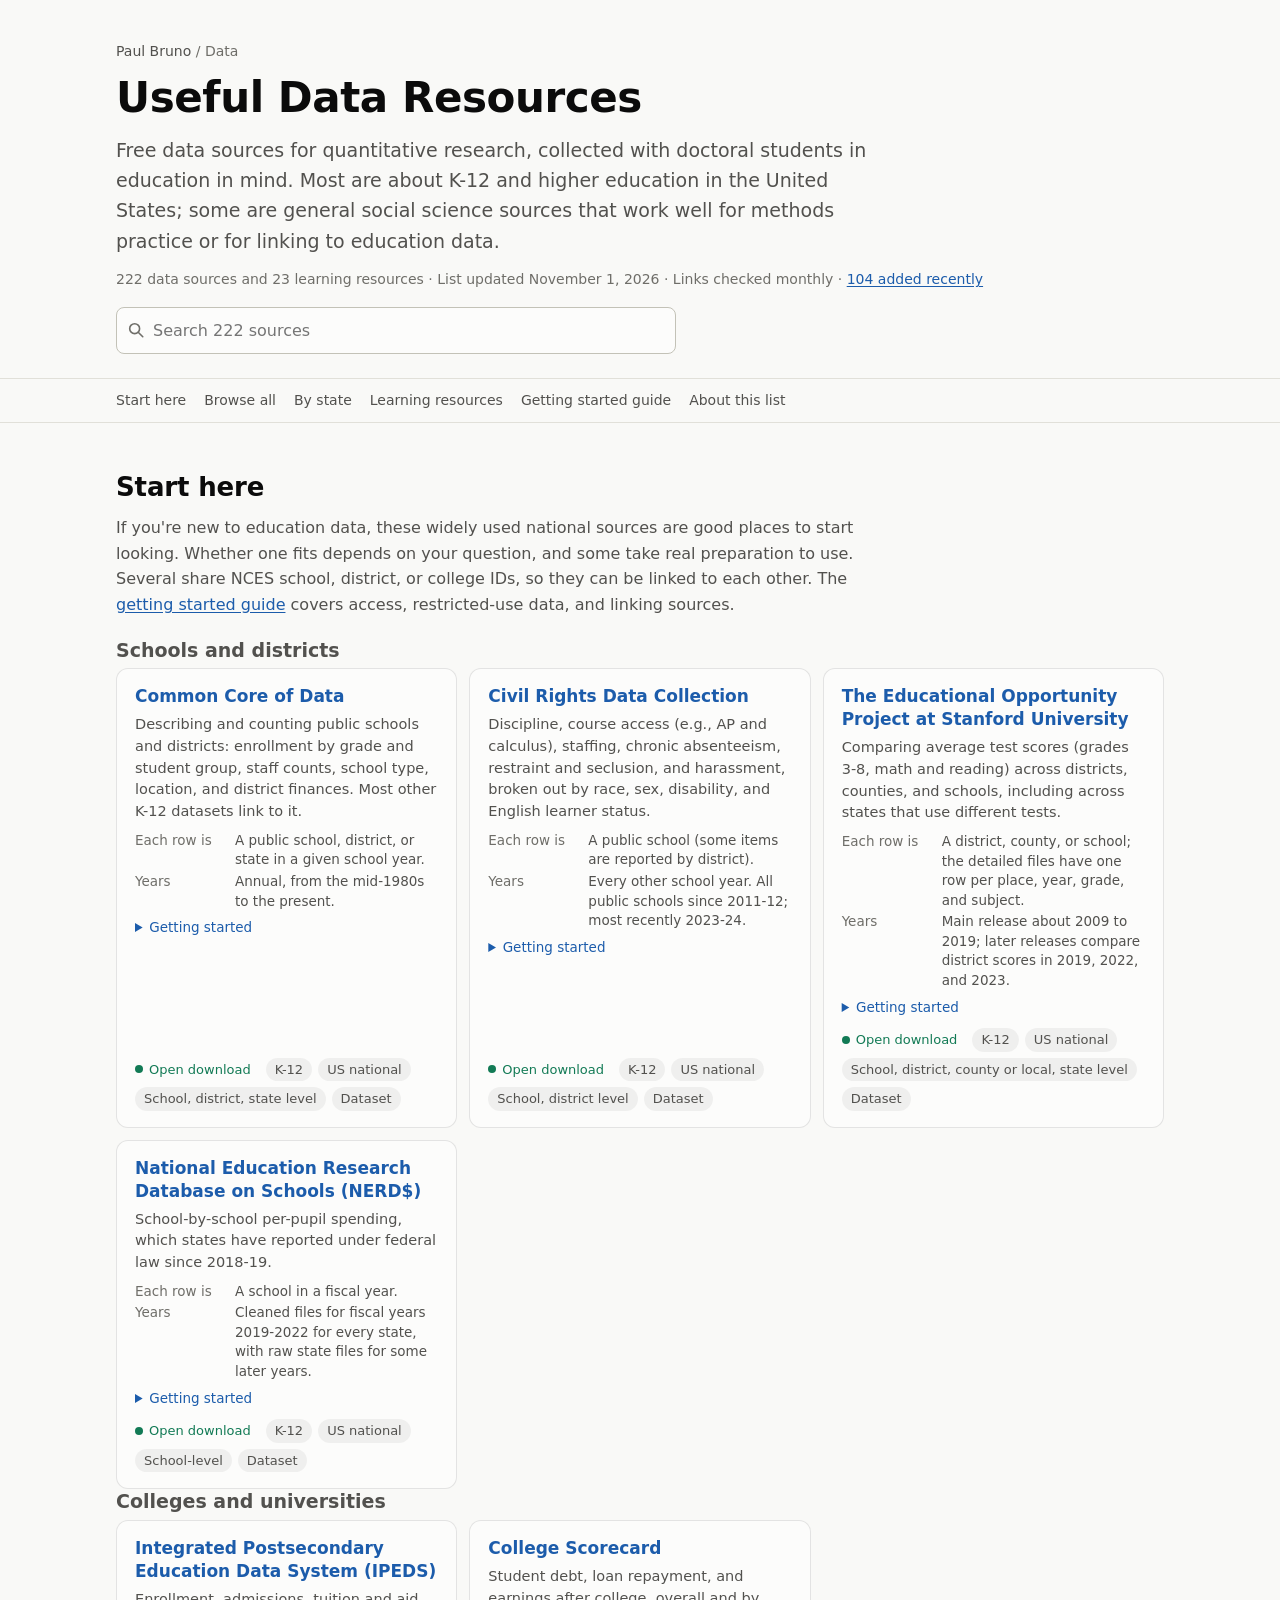
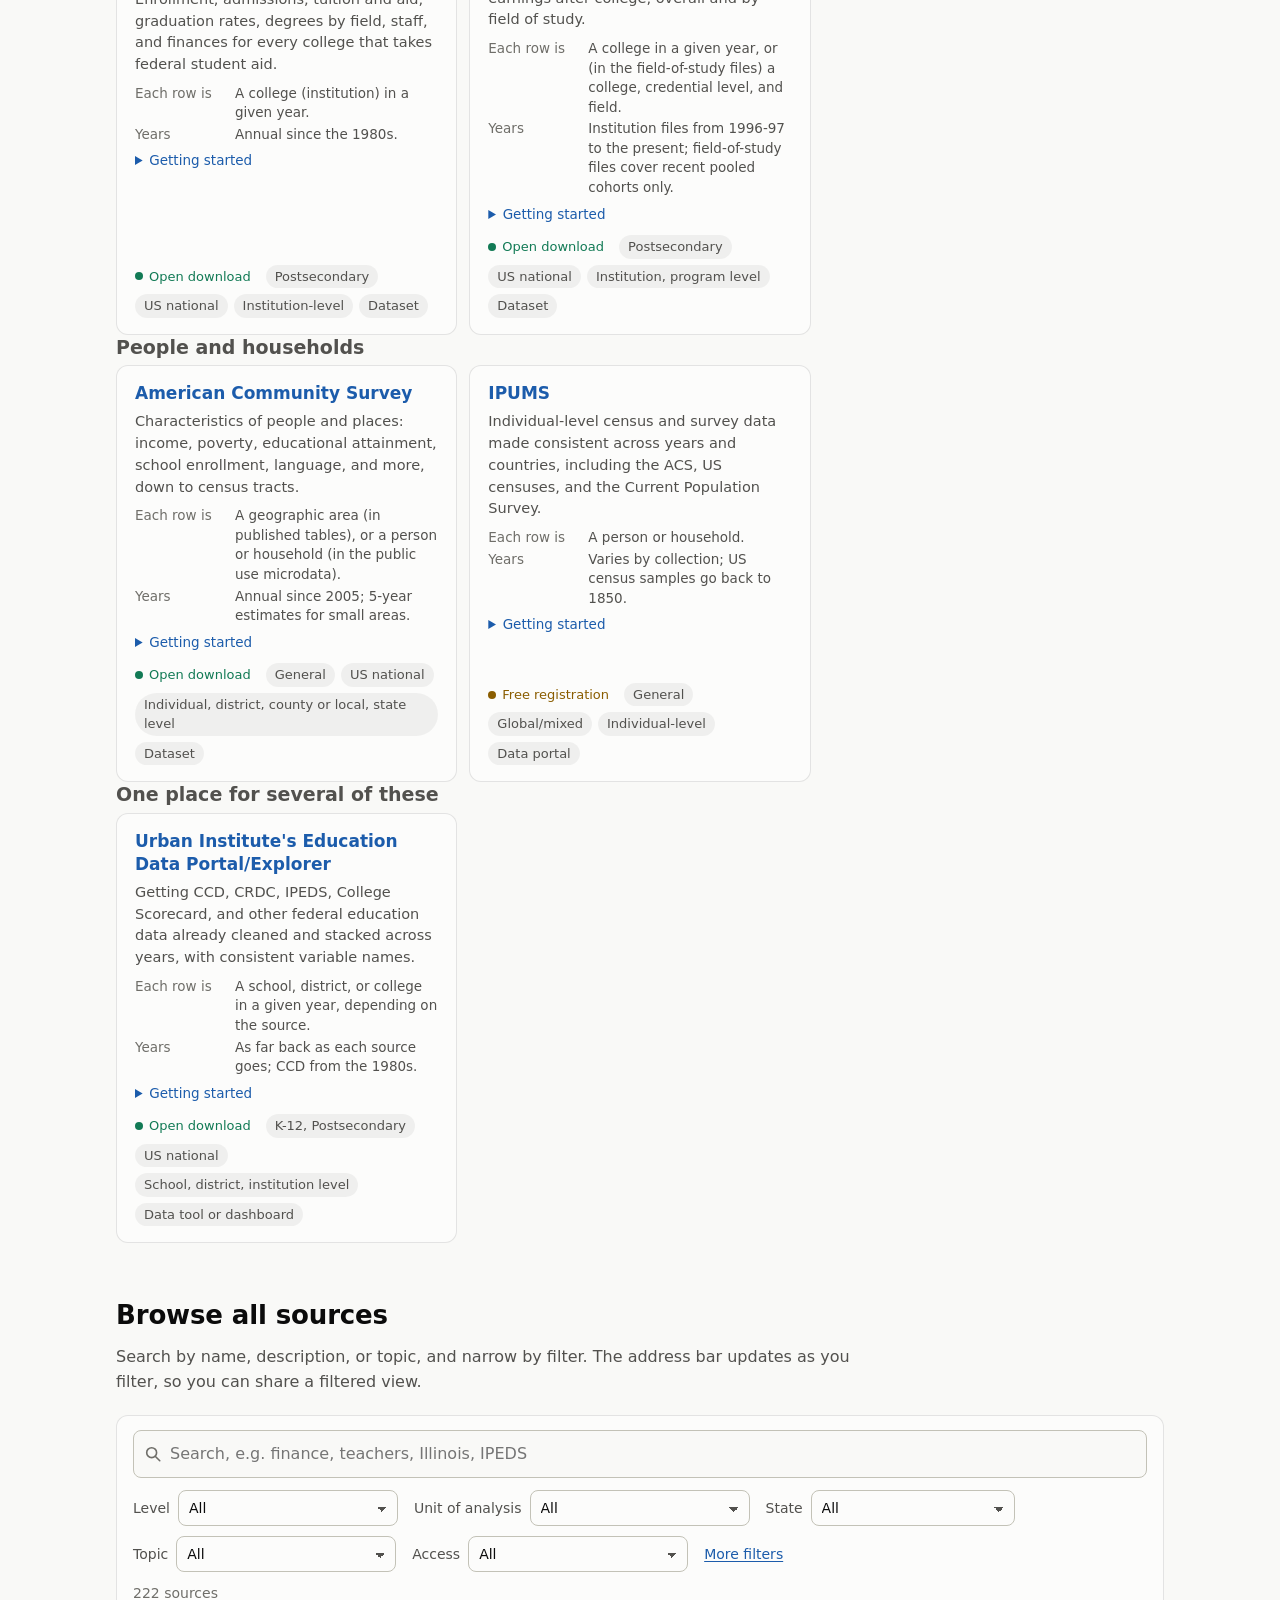
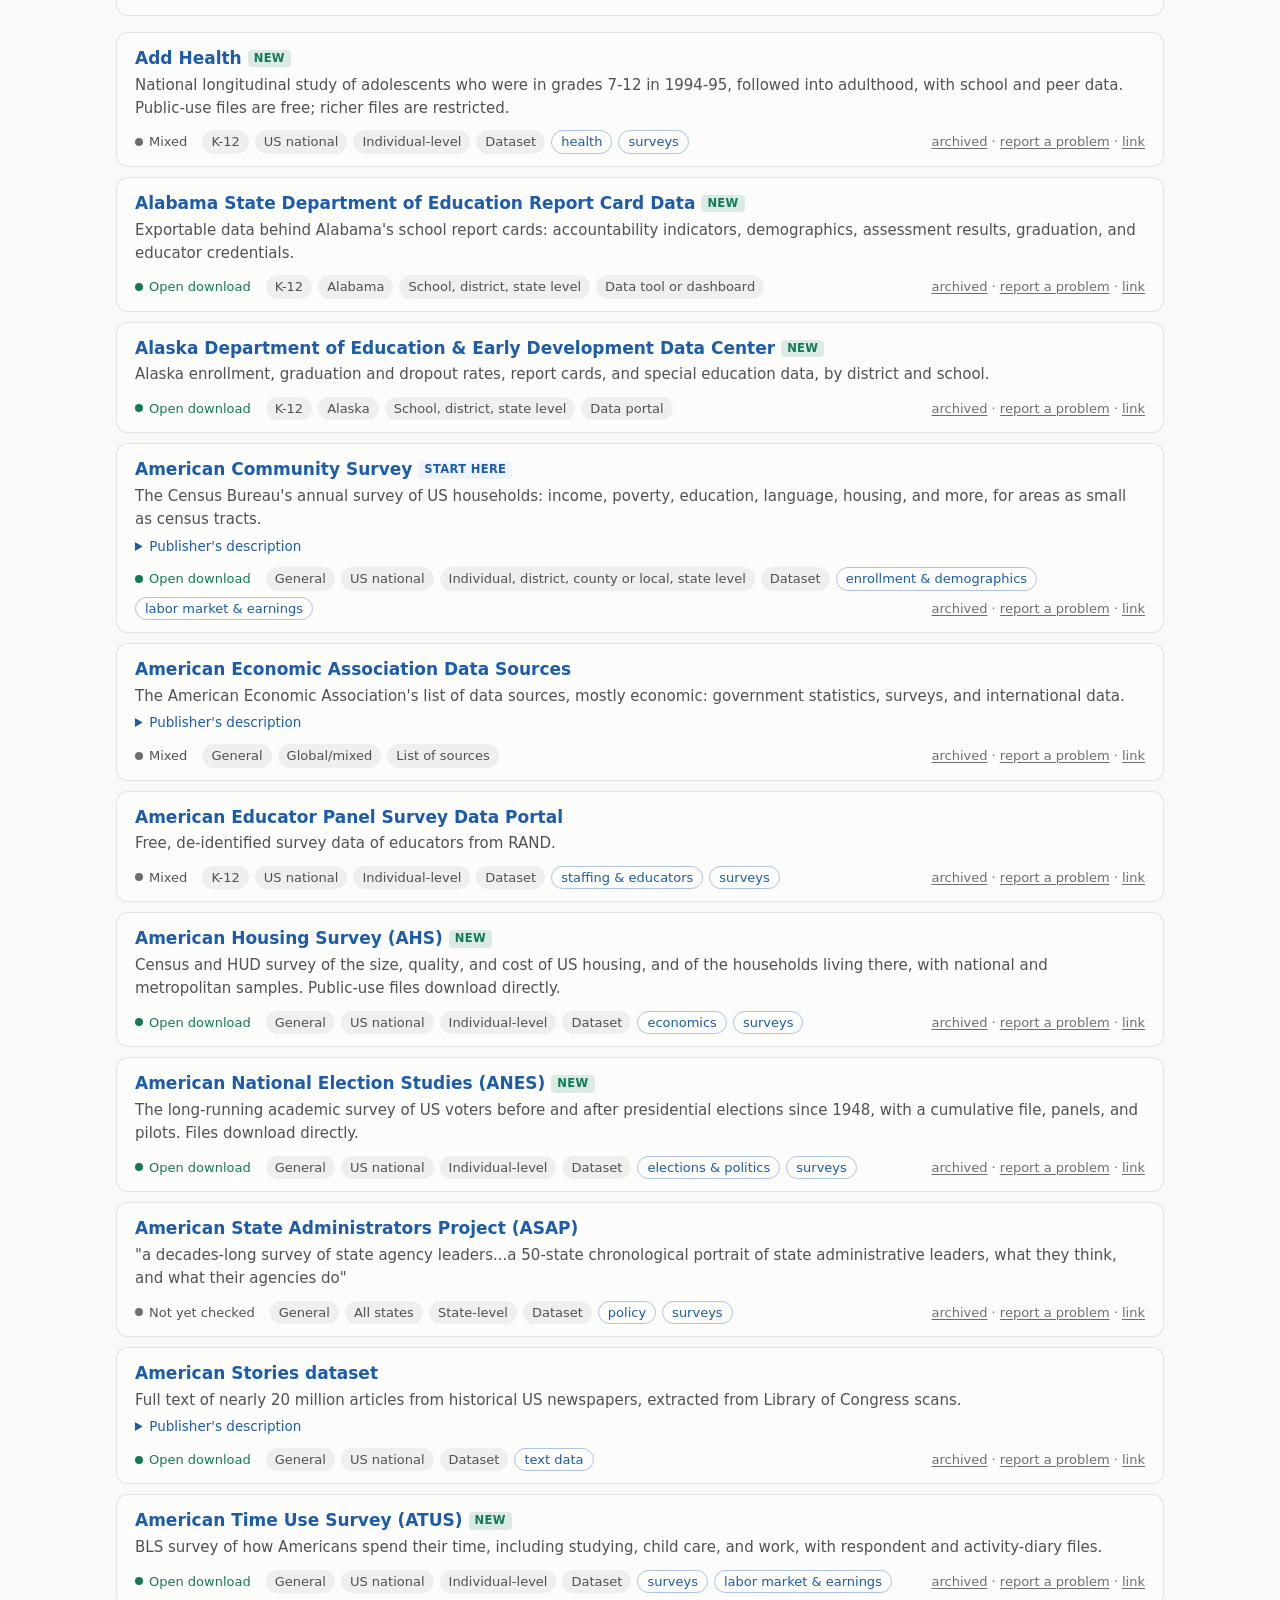
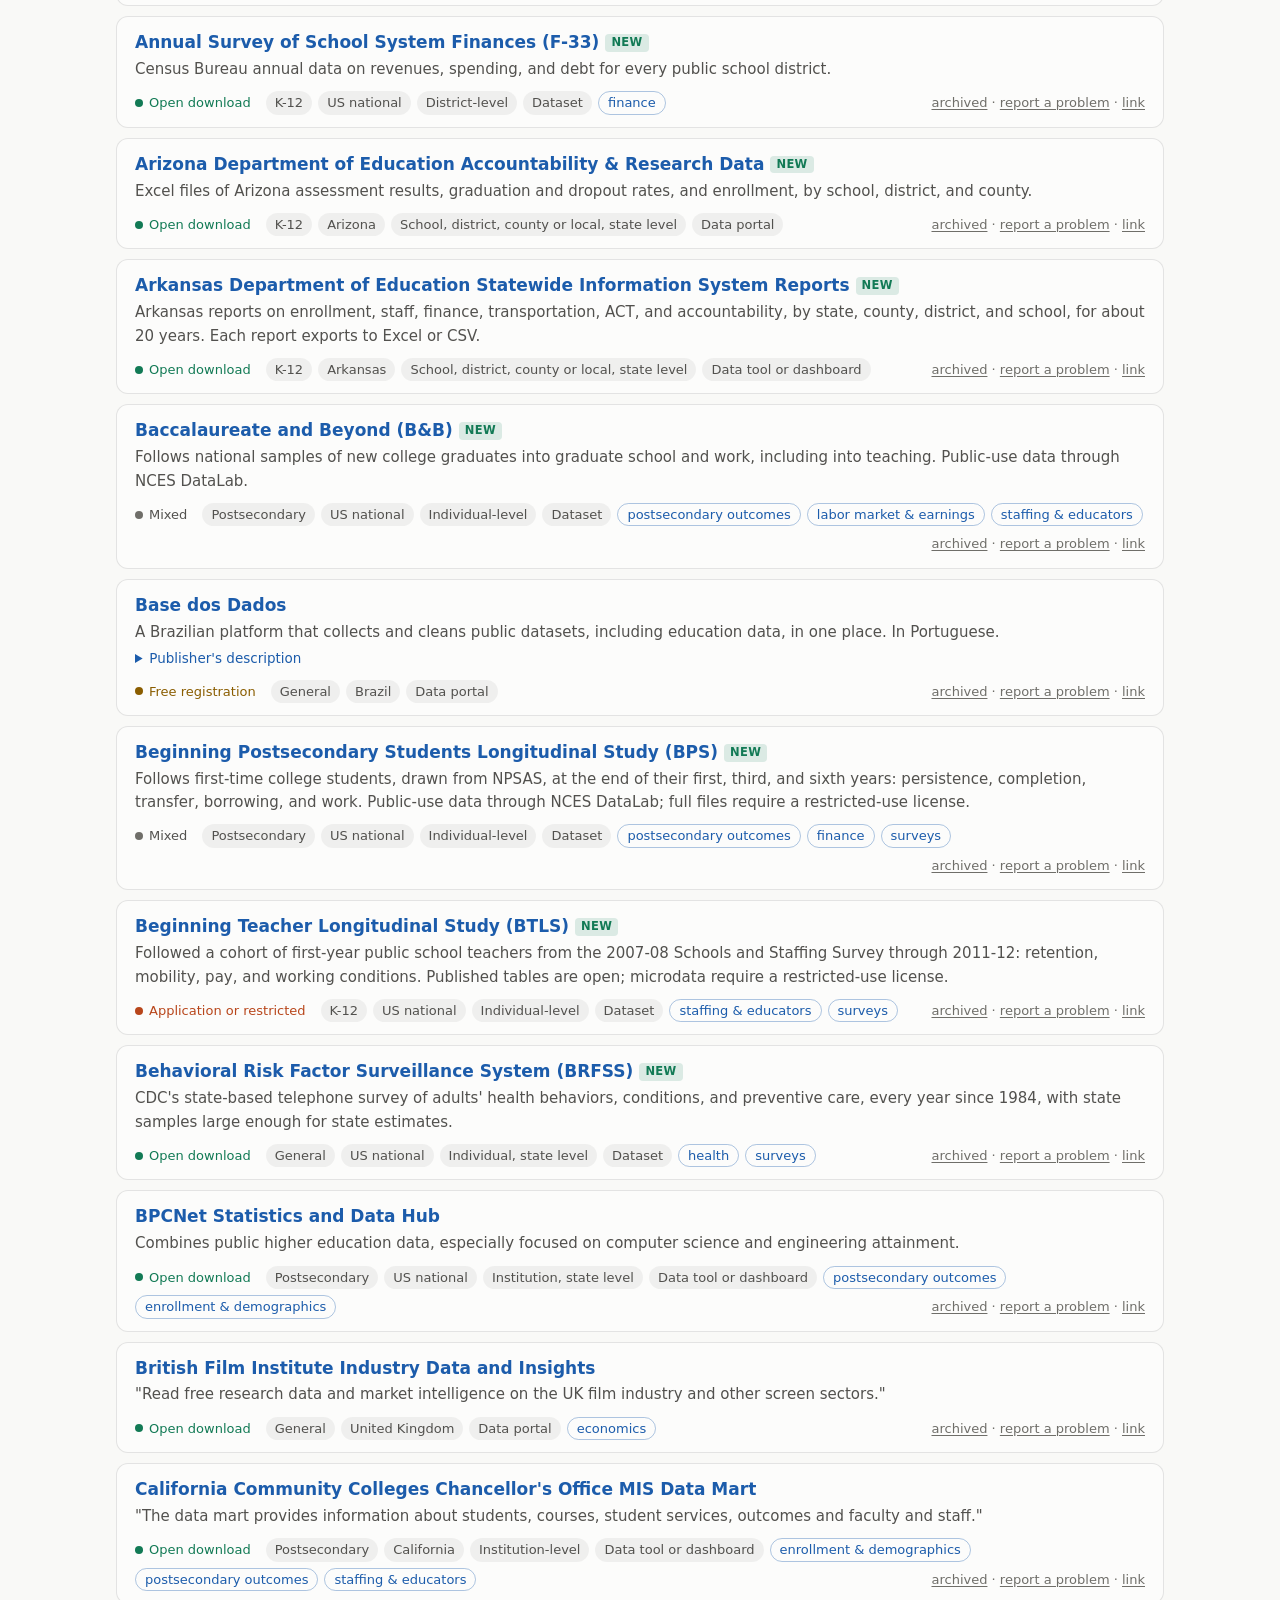
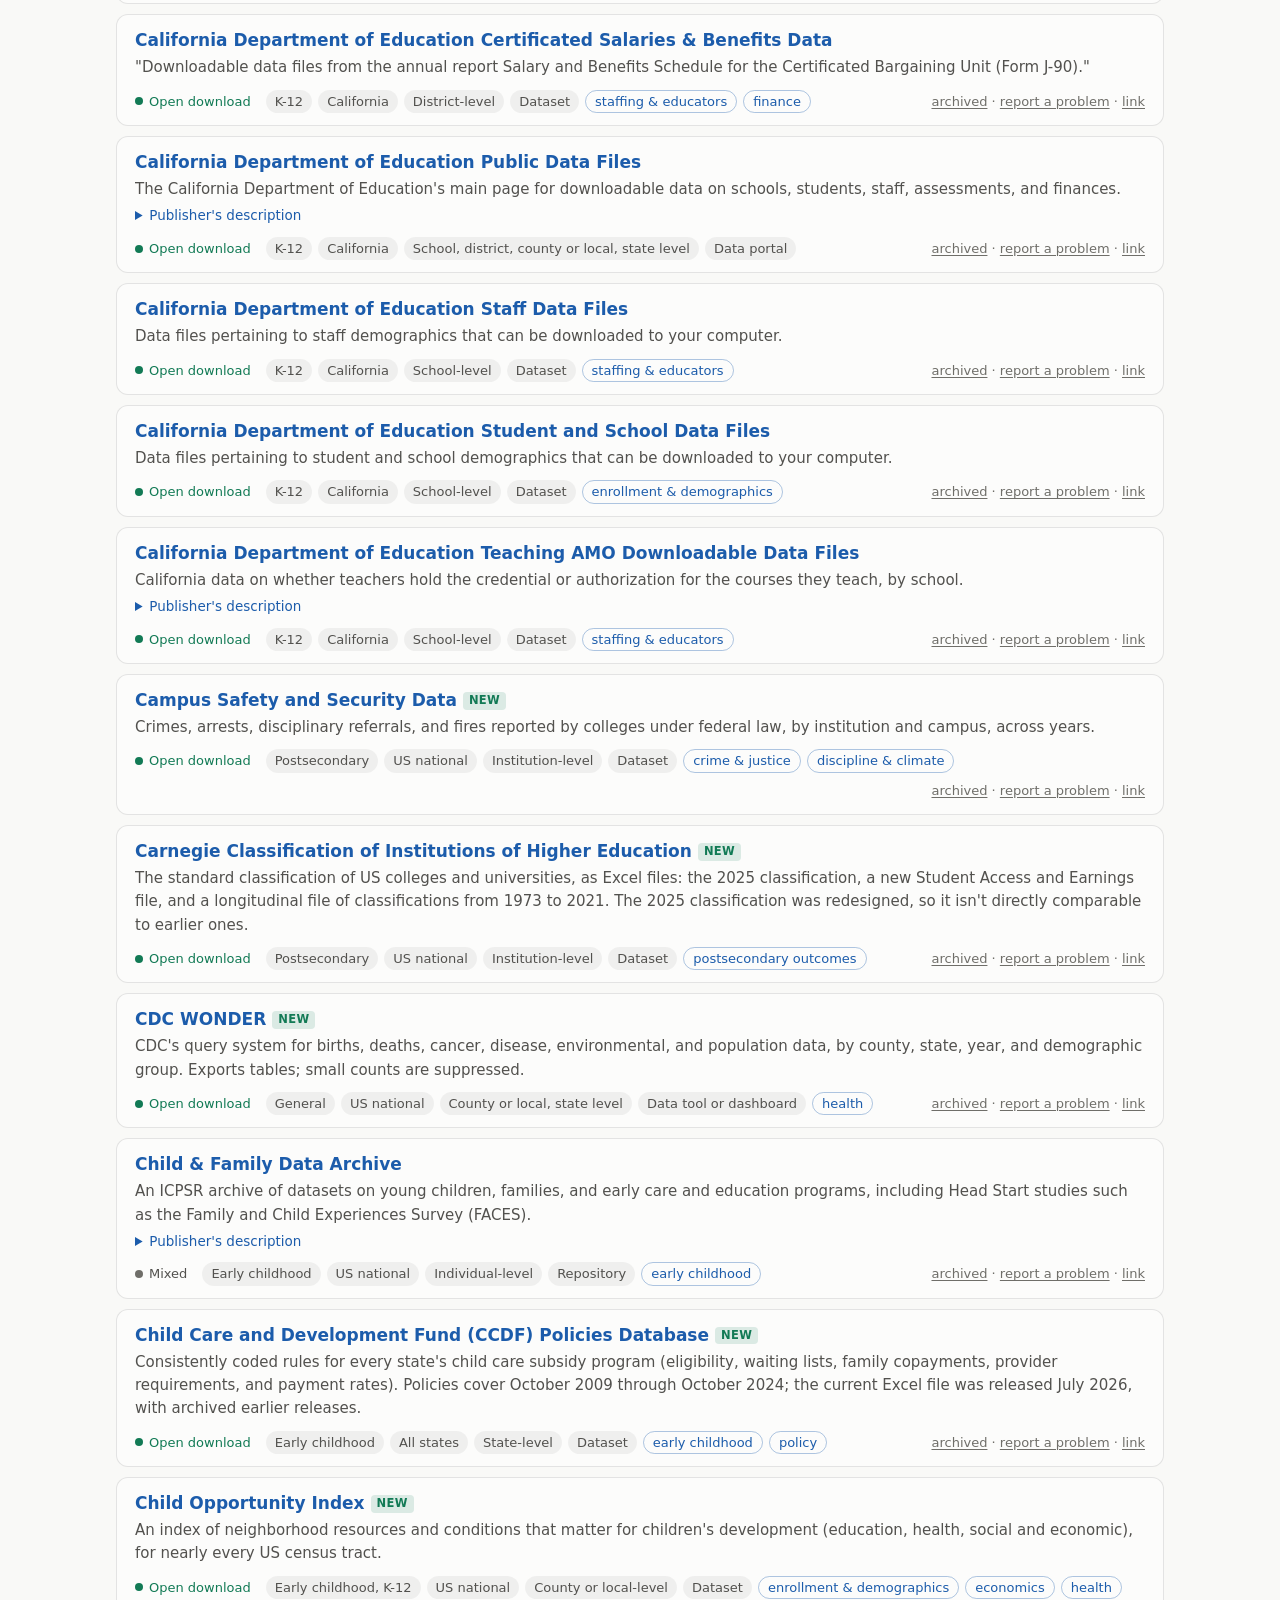
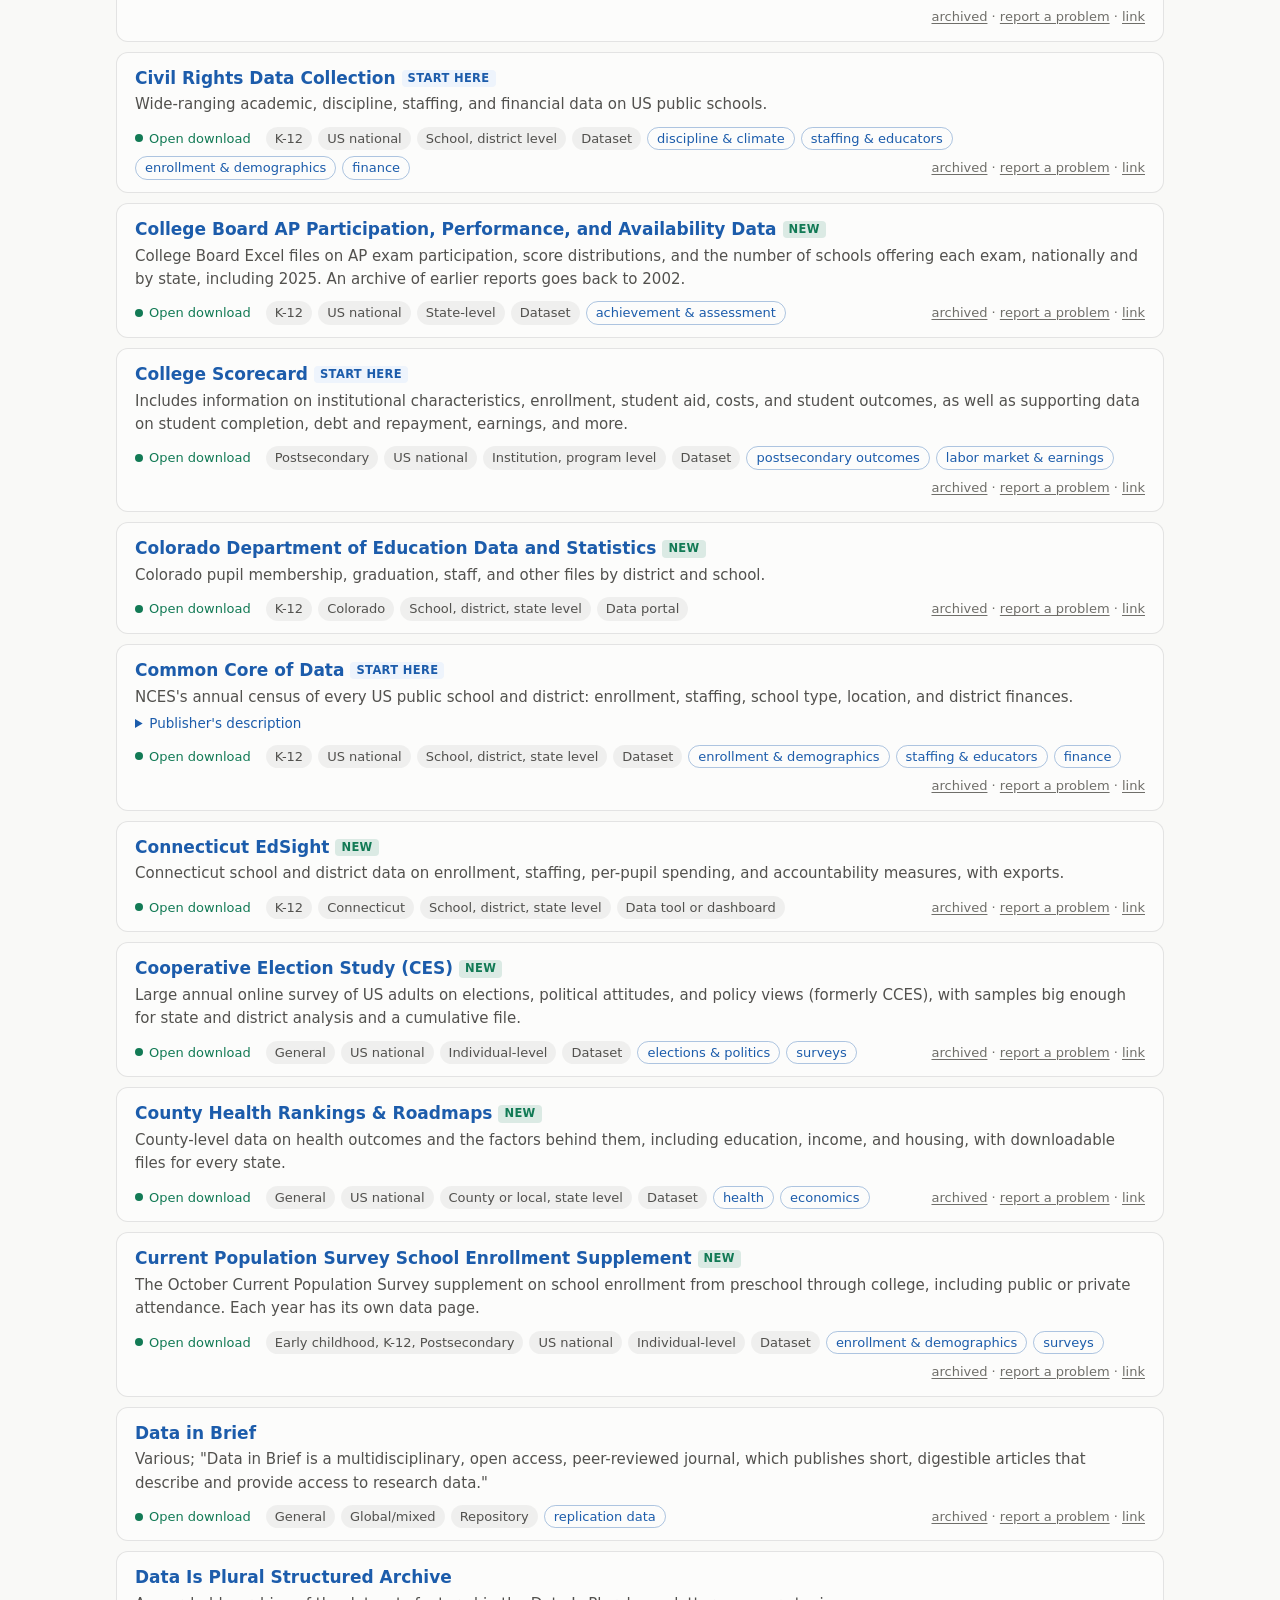
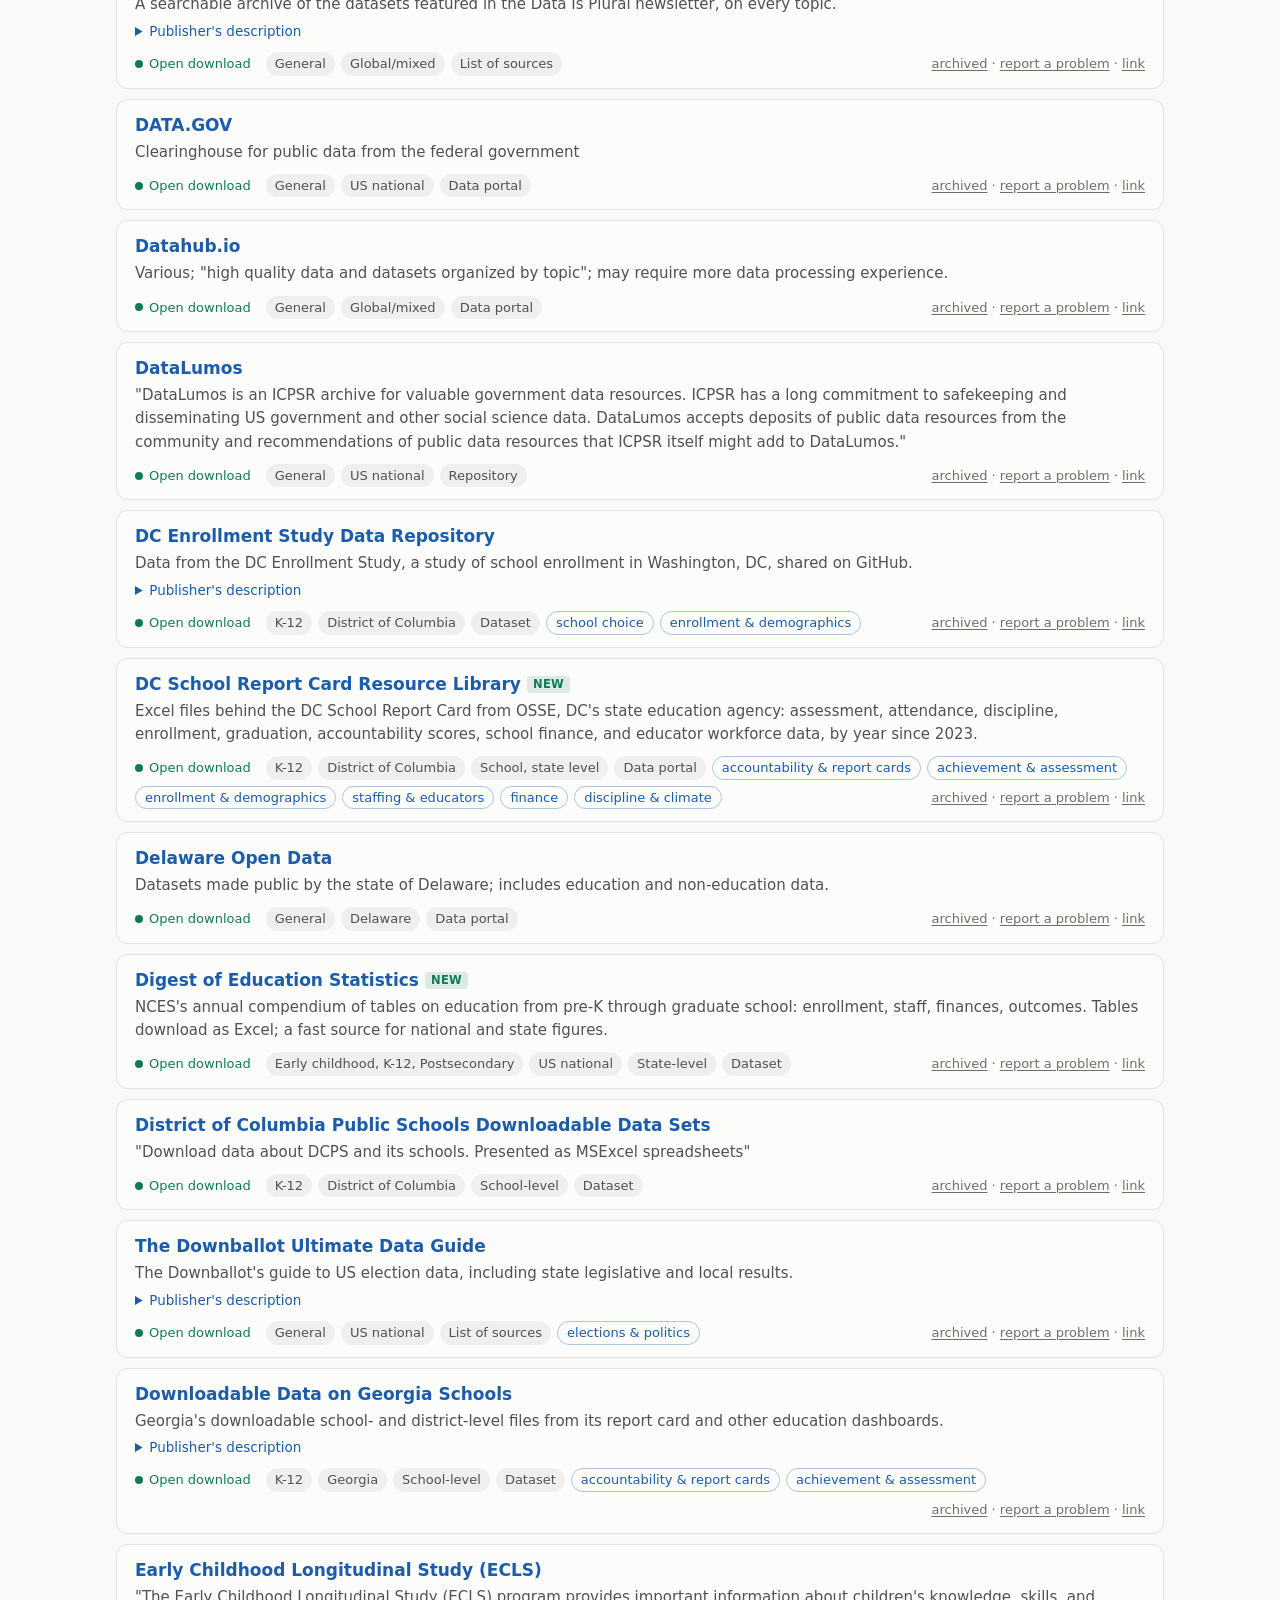
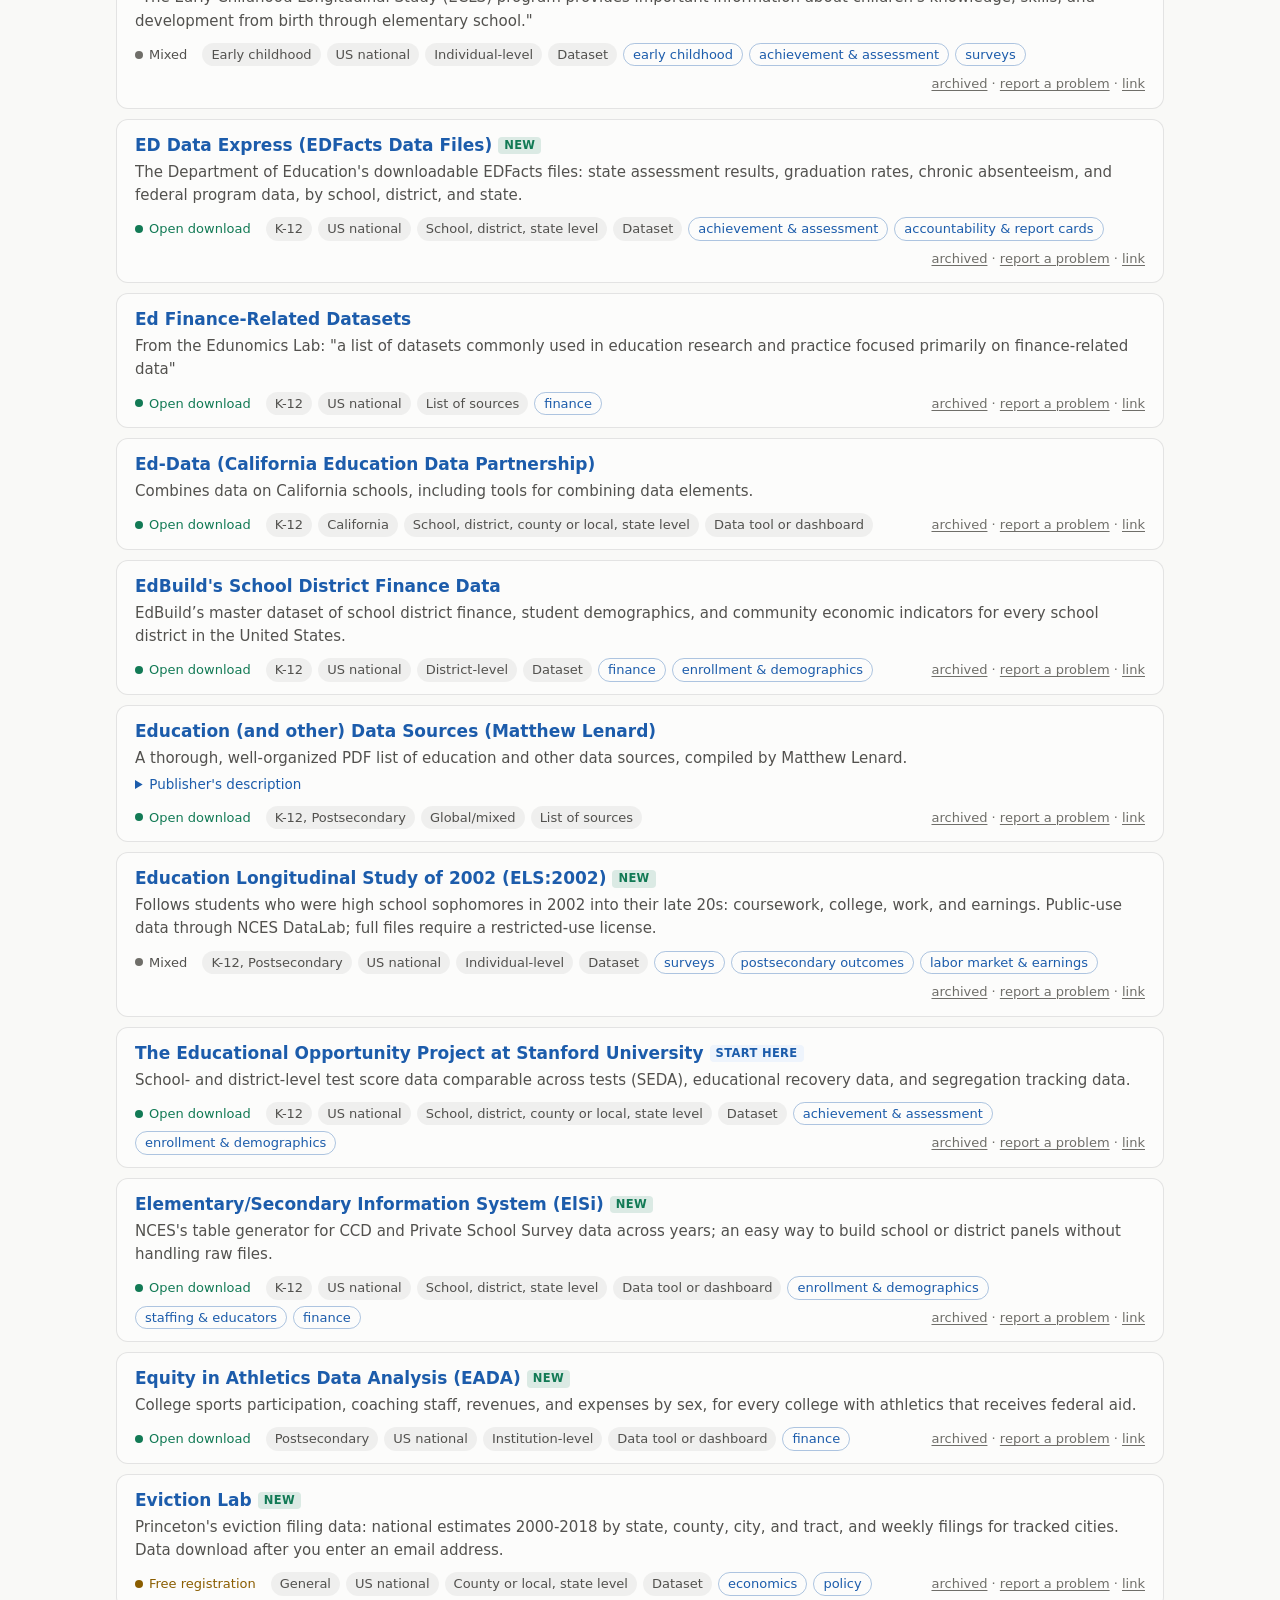
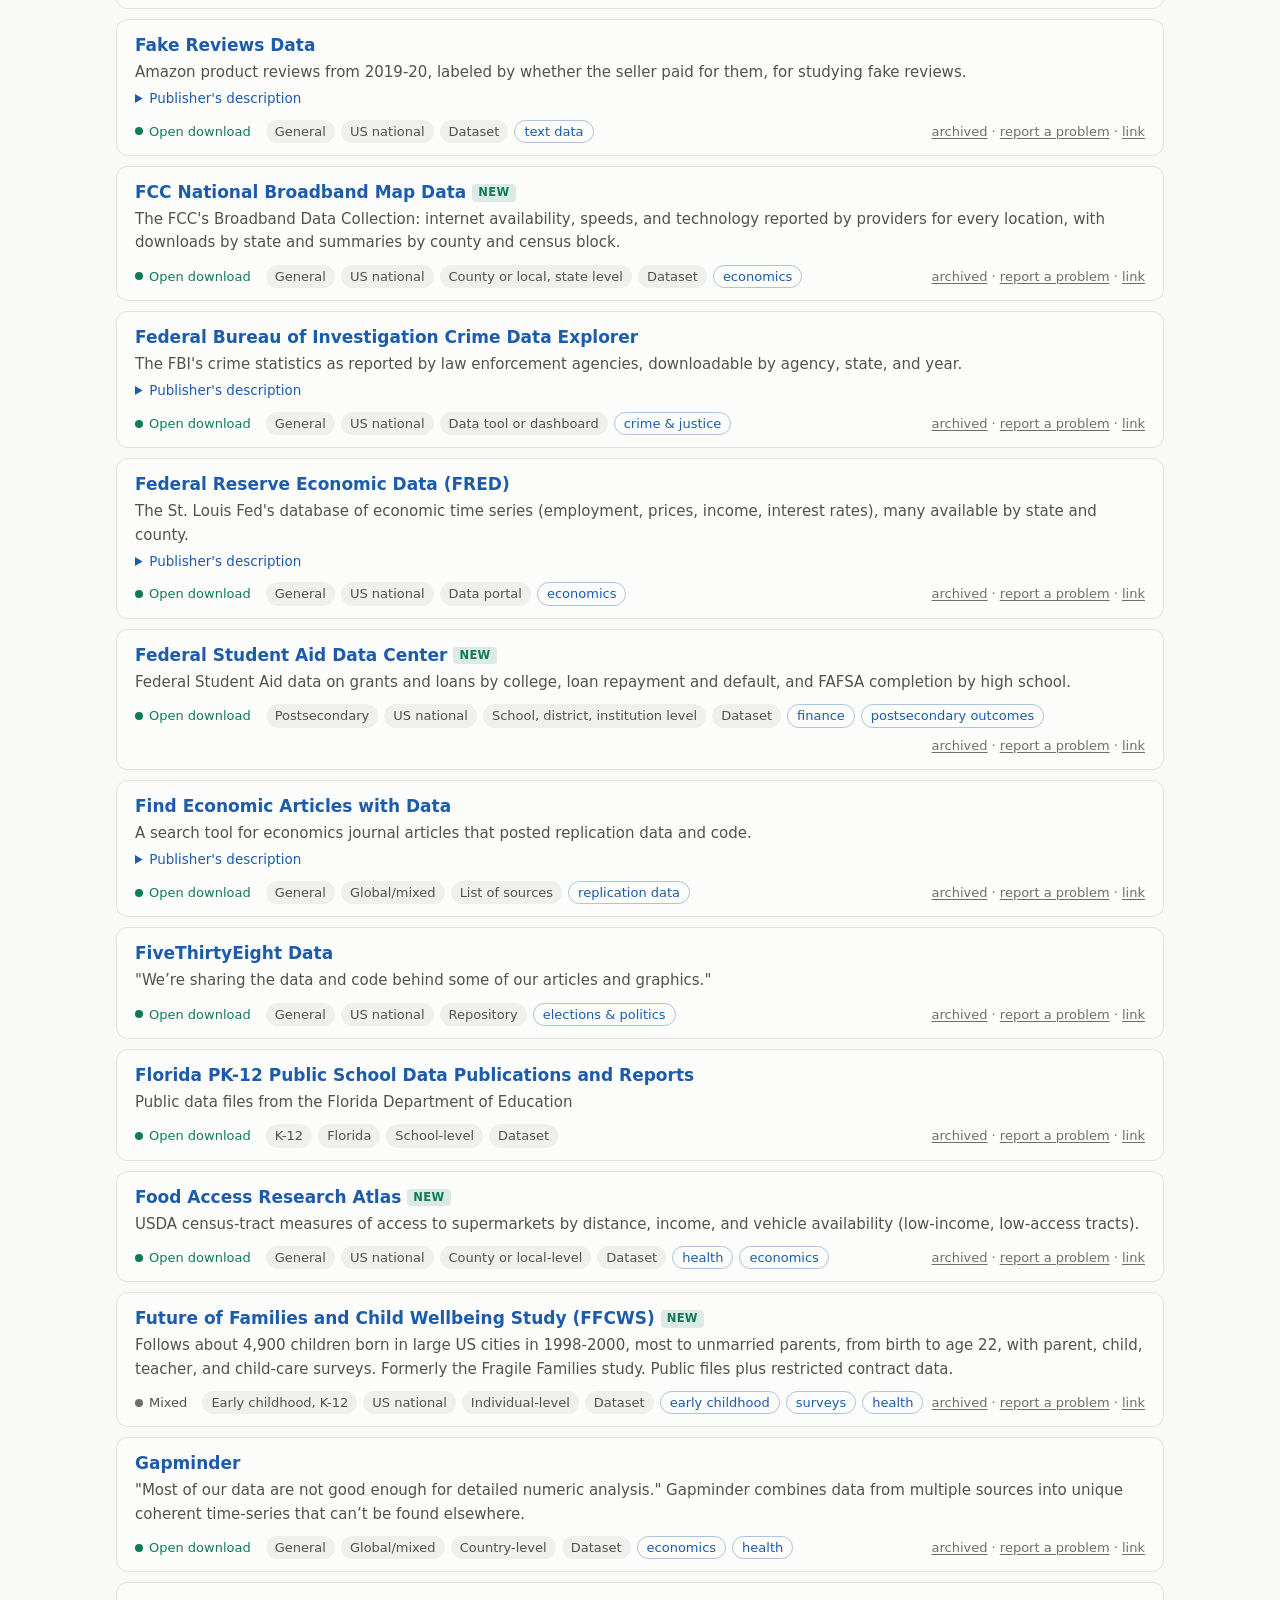
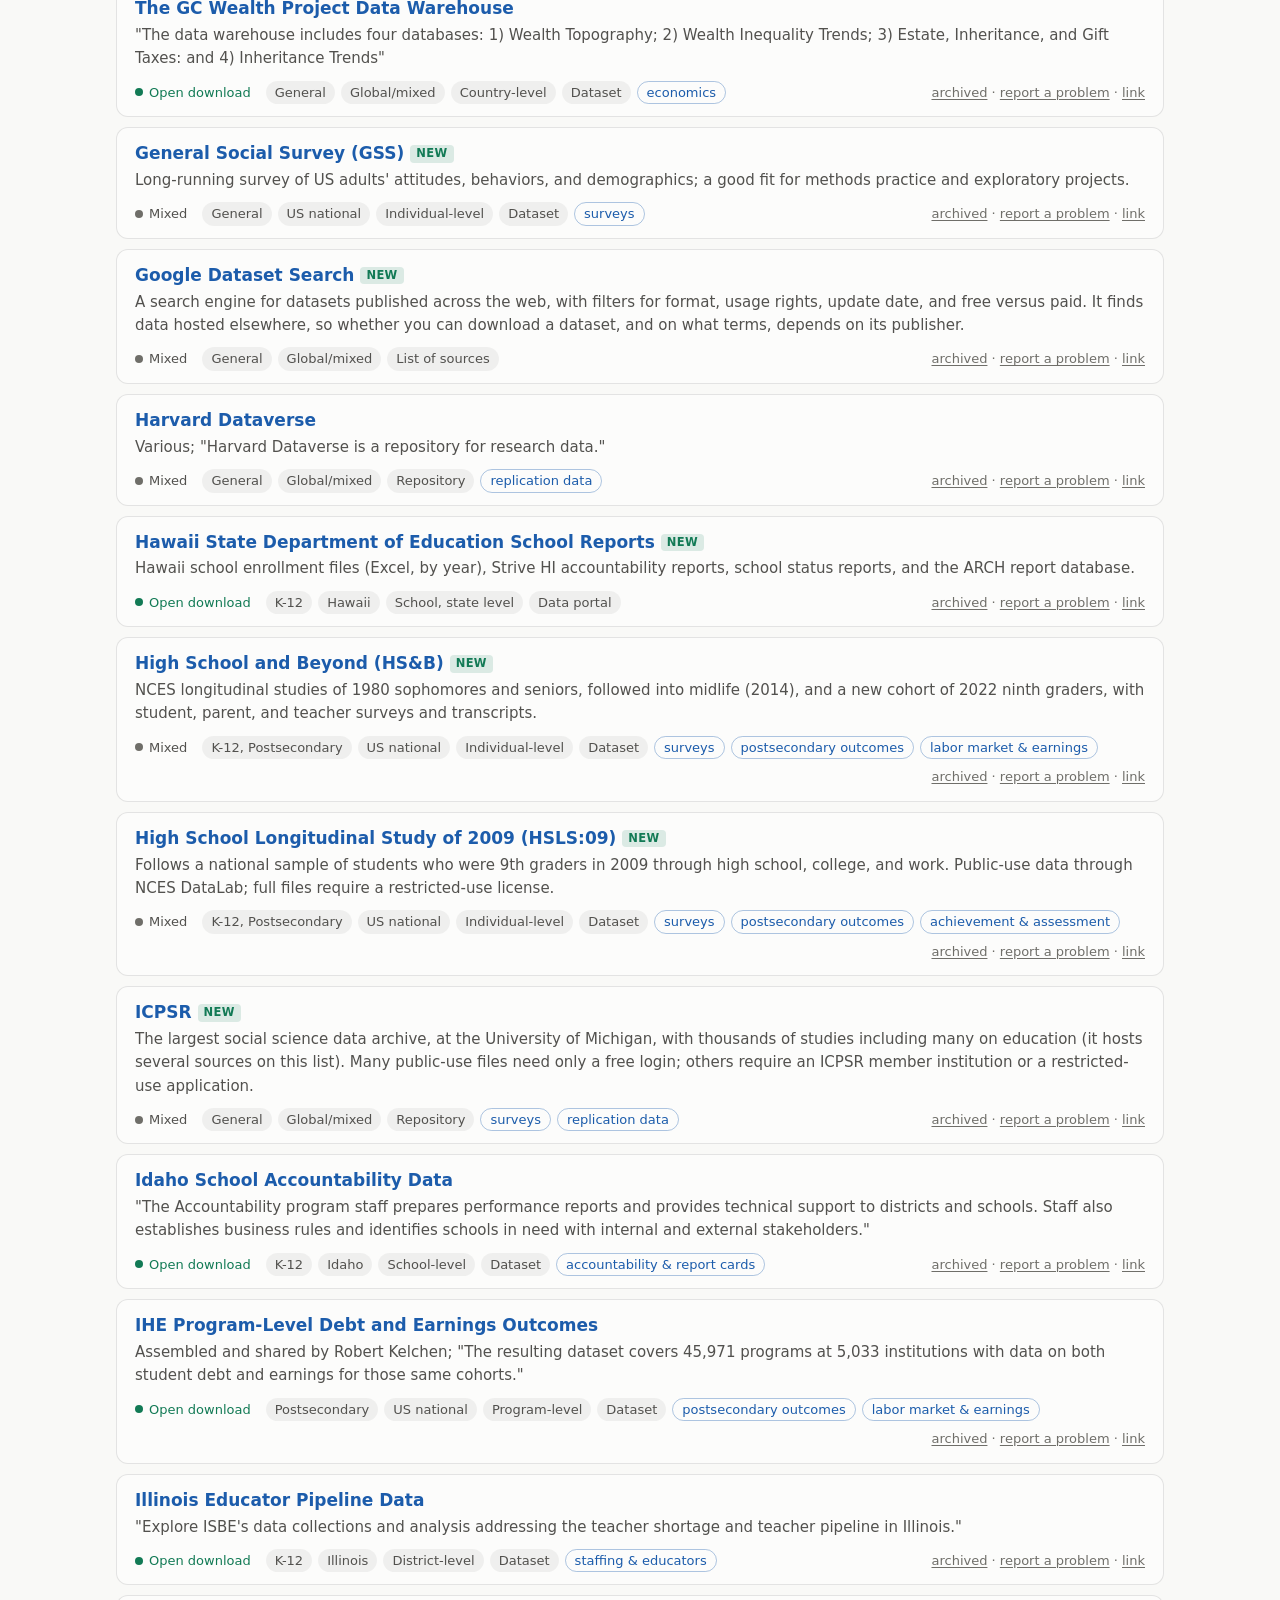
==== commit 2b3b1081: "Update the list (2026-11-01)" ====
--- a/index.html
+++ b/index.html
@@ -9,11 +9,11 @@
 <meta property="og:description" content="Free data sources for quantitative research in education, searchable by level, state, topic, and access.">
 <link rel="icon" href="data:image/svg+xml,%3Csvg xmlns='http://www.w3.org/2000/svg' viewBox='0 0 16 16'%3E%3Crect width='16' height='16' rx='3' fill='%232a78d6'/%3E%3Cellipse cx='8' cy='4.5' rx='4.5' ry='1.8' fill='none' stroke='white' stroke-width='1.4'/%3E%3Cpath d='M3.5 4.5v7c0 1 2 1.8 4.5 1.8s4.5-.8 4.5-1.8v-7M3.5 8c0 1 2 1.8 4.5 1.8s4.5-.8 4.5-1.8' fill='none' stroke='white' stroke-width='1.4'/%3E%3C/svg%3E">
 <link rel="stylesheet" href="assets/style.css?v=8">
-<script src="data/resources.js?v=30ae137bf4" defer></script>
+<script src="data/resources.js?v=2130454d24" defer></script>
 <script src="assets/app.js?v=16" defer></script>
 <script src="assets/count.js?v=2" defer></script>
 <link rel="canonical" href="https://data.paul-bruno.com/">
-<!-- prerender:jsonld --><script type="application/ld+json">{"@context": "https://schema.org", "@type": "DataCatalog", "name": "Useful Data Resources", "url": "https://data.paul-bruno.com/", "description": "Free data sources for quantitative research in education, collected for doctoral students.", "creator": {"@type": "Person", "name": "Paul Bruno", "url": "https://www.paul-bruno.com/"}, "dateModified": "2026-11-01", "inLanguage": "en", "dataset": [{"@type": "Dataset", "name": "Add Health", "url": "https://addhealth.cpc.unc.edu/data/", "description": "National longitudinal study of adolescents who were in grades 7-12 in 1994-95, followed into adulthood, with school and peer data. Public-use files are free; richer files are restricted."}, {"@type": "Dataset", "name": "Alabama State Department of Education Report Card Data", "url": "https://reportcard.alsde.edu/SupportingData_Alsde.aspx", "description": "Exportable data behind Alabama's school report cards: accountability indicators, demographics, assessment results, graduation, and educator credentials."}, {"@type": "Dataset", "name": "Alaska Department of Education & Early Development Data Center", "url": "https://education.alaska.gov/data-center", "description": "Alaska enrollment, graduation and dropout rates, report cards, and special education data, by district and school."}, {"@type": "Dataset", "name": "American Community Survey", "url": "https://www.census.gov/programs-surveys/acs", "description": "The Census Bureau's annual survey of US households: income, poverty, education, language, housing, and more, for areas as small as census tracts."}, {"@type": "Dataset", "name": "American Economic Association Data Sources", "url": "https://www.aeaweb.org/resources/data", "description": "The American Economic Association's list of data sources, mostly economic: government statistics, surveys, and international data."}, {"@type": "Dataset", "name": "American Educator Panel Survey Data Portal", "url": "https://www.rand.org/education-employment-infrastructure/survey-panels/aep/access-data.html", "description": "Free, de-identified survey data of educators from RAND."}, {"@type": "Dataset", "name": "American Housing Survey (AHS)", "url": "https://www.census.gov/programs-surveys/ahs/data.html", "description": "Census and HUD survey of the size, quality, and cost of US housing, and of the households living there, with national and metropolitan samples. Public-use files download directly."}, {"@type": "Dataset", "name": "American National Election Studies (ANES)", "url": "https://electionstudies.org/data-center/", "description": "The long-running academic survey of US voters before and after presidential elections since 1948, with a cumulative file, panels, and pilots. Files download directly."}, {"@type": "Dataset", "name": "American State Administrators Project (ASAP)", "url": "https://asap.wisc.edu/", "description": "\"a decades-long survey of state agency leaders...a 50-state chronological portrait of state administrative leaders, what they think, and what their agencies do\""}, {"@type": "Dataset", "name": "American Stories dataset", "url": "https://huggingface.co/datasets/dell-research-harvard/AmericanStories", "description": "Full text of nearly 20 million articles from historical US newspapers, extracted from Library of Congress scans."}, {"@type": "Dataset", "name": "American Time Use Survey (ATUS)", "url": "https://www.bls.gov/tus/data.htm", "description": "BLS survey of how Americans spend their time, including studying, child care, and work, with respondent and activity-diary files."}, {"@type": "Dataset", "name": "Annual Survey of School System Finances (F-33)", "url": "https://www.census.gov/programs-surveys/school-finances.html", "description": "Census Bureau annual data on revenues, spending, and debt for every public school district."}, {"@type": "Dataset", "name": "Arizona Department of Education Accountability & Research Data", "url": "https://www.azed.gov/accountability-research/data", "description": "Excel files of Arizona assessment results, graduation and dropout rates, and enrollment, by school, district, and county."}, {"@type": "Dataset", "name": "Arkansas Department of Education Statewide Information System Reports", "url": "https://adedata.arkansas.gov/statewide/", "description": "Arkansas reports on enrollment, staff, finance, transportation, ACT, and accountability, by state, county, district, and school, for about 20 years. Each report exports to Excel or CSV."}, {"@type": "Dataset", "name": "Baccalaureate and Beyond (B&B)", "url": "https://nces.ed.gov/surveys/b&b/", "description": "Follows national samples of new college graduates into graduate school and work, including into teaching. Public-use data through NCES DataLab."}, {"@type": "Dataset", "name": "Base dos Dados", "url": "https://basedosdados.org/", "description": "A Brazilian platform that collects and cleans public datasets, including education data, in one place. In Portuguese."}, {"@type": "Dataset", "name": "Beginning Postsecondary Students Longitudinal Study (BPS)", "url": "https://nces.ed.gov/surveys/bps/", "description": "Follows first-time college students, drawn from NPSAS, at the end of their first, third, and sixth years: persistence, completion, transfer, borrowing, and work. Public-use data through NCES DataLab; full files require a restricted-use license."}, {"@type": "Dataset", "name": "Beginning Teacher Longitudinal Study (BTLS)", "url": "https://nces.ed.gov/surveys/btls/", "description": "Followed a cohort of first-year public school teachers from the 2007-08 Schools and Staffing Survey through 2011-12: retention, mobility, pay, and working conditions. Published tables are open; microdata require a restricted-use license."}, {"@type": "Dataset", "name": "Behavioral Risk Factor Surveillance System (BRFSS)", "url": "https://www.cdc.gov/brfss/annual_data/annual_data.htm", "description": "CDC's state-based telephone survey of adults' health behaviors, conditions, and preventive care, every year since 1984, with state samples large enough for state estimates."}, {"@type": "Dataset", "name": "BPCNet Statistics and Data Hub", "url": "https://cra.org/cerp/data-visualization-2/", "description": "Combines public higher education data, especially focused on computer science and engineering attainment."}, {"@type": "Dataset", "name": "British Film Institute Industry Data and Insights", "url": "https://www.bfi.org.uk/industry-data-insights", "description": "\"Read free research data and market intelligence on the UK film industry and other screen sectors.\""}, {"@type": "Dataset", "name": "California Community Colleges Chancellor's Office MIS Data Mart", "url": "https://datamart.cccco.edu/", "description": "\"The data mart provides information about students, courses, student services, outcomes and faculty and staff.\""}, {"@type": "Dataset", "name": "California Department of Education Certificated Salaries & Benefits Data", "url": "https://www.cde.ca.gov/ds/fd/cs/", "description": "\"Downloadable data files from the annual report Salary and Benefits Schedule for the Certificated Bargaining Unit (Form J-90).\""}, {"@type": "Dataset", "name": "California Department of Education Public Data Files", "url": "https://www.cde.ca.gov/ds/", "description": "The California Department of Education's main page for downloadable data on schools, students, staff, assessments, and finances."}, {"@type": "Dataset", "name": "California Department of Education Staff Data Files", "url": "https://www.cde.ca.gov/ds/ad/staff.asp", "description": "Data files pertaining to staff demographics that can be downloaded to your computer."}, {"@type": "Dataset", "name": "California Department of Education Student and School Data Files", "url": "https://www.cde.ca.gov/ds/ad/downloadabledata.asp", "description": "Data files pertaining to student and school demographics that can be downloaded to your computer."}, {"@type": "Dataset", "name": "California Department of Education Teaching AMO Downloadable Data Files", "url": "https://www.cde.ca.gov/ds/ad/filestamo.asp", "description": "California data on whether teachers hold the credential or authorization for the courses they teach, by school."}, {"@type": "Dataset", "name": "Campus Safety and Security Data", "url": "https://ope.ed.gov/campussafety/public/html/home/home.html", "description": "Crimes, arrests, disciplinary referrals, and fires reported by colleges under federal law, by institution and campus, across years."}, {"@type": "Dataset", "name": "CDC WONDER", "url": "https://wonder.cdc.gov/", "description": "CDC's query system for births, deaths, cancer, disease, environmental, and population data, by county, state, year, and demographic group. Exports tables; small counts are suppressed."}, {"@type": "Dataset", "name": "Child & Family Data Archive", "url": "https://www.icpsr.umich.edu/sites/cfdata/find-data", "description": "An ICPSR archive of datasets on young children, families, and early care and education programs, including Head Start studies such as the Family and Child Experiences Survey (FACES)."}, {"@type": "Dataset", "name": "Child Opportunity Index", "url": "https://www.diversitydatakids.org/child-opportunity-index", "description": "An index of neighborhood resources and conditions that matter for children's development (education, health, social and economic), for nearly every US census tract."}, {"@type": "Dataset", "name": "Civil Rights Data Collection", "url": "https://ocrdata.ed.gov/", "description": "Wide-ranging academic, discipline, staffing, and financial data on US public schools."}, {"@type": "Dataset", "name": "College Scorecard", "url": "https://collegescorecard.ed.gov/data/", "description": "Includes information on institutional characteristics, enrollment, student aid, costs, and student outcomes, as well as supporting data on student completion, debt and repayment, earnings, and more."}, {"@type": "Dataset", "name": "Colorado Department of Education Data and Statistics", "url": "https://ed.cde.state.co.us/cdereval", "description": "Colorado pupil membership, graduation, staff, and other files by district and school."}, {"@type": "Dataset", "name": "Common Core of Data", "url": "https://nces.ed.gov/ccd/ccddata.asp", "description": "NCES's annual census of every US public school and district: enrollment, staffing, school type, location, and district finances."}, {"@type": "Dataset", "name": "Connecticut EdSight", "url": "https://public-edsight.ct.gov/", "description": "Connecticut school and district data on enrollment, staffing, per-pupil spending, and accountability measures, with exports."}, {"@type": "Dataset", "name": "Cooperative Election Study (CES)", "url": "https://tischcollege.tufts.edu/research-faculty/research-centers/cooperative-election-study/data-downloads", "description": "Large annual online survey of US adults on elections, political attitudes, and policy views (formerly CCES), with samples big enough for state and district analysis and a cumulative file."}, {"@type": "Dataset", "name": "County Health Rankings & Roadmaps", "url": "https://www.countyhealthrankings.org/", "description": "County-level data on health outcomes and the factors behind them, including education, income, and housing, with downloadable files for every state."}, {"@type": "Dataset", "name": "Current Population Survey School Enrollment Supplement", "url": "https://www.census.gov/data/datasets/2024/demo/cps/cps-school-enrollment.html", "description": "The October Current Population Survey supplement on school enrollment from preschool through college, including public or private attendance. Each year has its own data page."}, {"@type": "Dataset", "name": "Data in Brief", "url": "https://www.sciencedirect.com/journal/data-in-brief", "description": "Various; \"Data in Brief is a multidisciplinary, open access, peer-reviewed journal, which publishes short, digestible articles that describe and provide access to research data.\""}, {"@type": "Dataset", "name": "Data Is Plural Structured Archive", "url": "https://docs.google.com/spreadsheets/d/1wZhPLMCHKJvwOkP4juclhjFgqIY8fQFMemwKL2c64vk/edit#gid=0", "description": "A searchable archive of the datasets featured in the Data Is Plural newsletter, on every topic."}, {"@type": "Dataset", "name": "DATA.GOV", "url": "https://www.data.gov/", "description": "Clearinghouse for public data from the federal government"}, {"@type": "Dataset", "name": "Datahub.io", "url": "https://datahub.io/collections", "description": "Various; \"high quality data and datasets organized by topic\"; may require more data processing experience."}, {"@type": "Dataset", "name": "DataLumos", "url": "https://www.datalumos.org/datalumos/", "description": "\"DataLumos is an ICPSR archive for valuable government data resources. ICPSR has a long commitment to safekeeping and disseminating US government and other social science data. DataLumos accepts deposits of public data resources from the community and recommendations of public data resources that ICPSR itself might add to DataLumos.\""}, {"@type": "Dataset", "name": "DC Enrollment Study Data Repository", "url": "https://github.com/betsyjwolf/DC-Enrollment-Study", "description": "Data from the DC Enrollment Study, a study of school enrollment in Washington, DC, shared on GitHub."}, {"@type": "Dataset", "name": "Delaware Open Data", "url": "https://data.delaware.gov/browse", "description": "Datasets made public by the state of Delaware; includes education and non-education data."}, {"@type": "Dataset", "name": "Digest of Education Statistics", "url": "https://nces.ed.gov/programs/digest/", "description": "NCES's annual compendium of tables on education from pre-K through graduate school: enrollment, staff, finances, outcomes. Tables download as Excel; a fast source for national and state figures."}, {"@type": "Dataset", "name": "District of Columbia Public Schools Downloadable Data Sets", "url": "https://dcps.dc.gov/service/dcps-downloadable-data-sets", "description": "\"Download data about DCPS and its schools. Presented as MSExcel spreadsheets\""}, {"@type": "Dataset", "name": "The Downballot Ultimate Data Guide", "url": "https://www.the-downballot.com/p/data", "description": "The Downballot's guide to US election data, including state legislative and local results."}, {"@type": "Dataset", "name": "Downloadable Data on Georgia Schools", "url": "https://gosa.georgia.gov/dashboards-data-report-card/downloadable-data", "description": "Georgia's downloadable school- and district-level files from its report card and other education dashboards."}, {"@type": "Dataset", "name": "Early Childhood Longitudinal Study (ECLS)", "url": "https://nces.ed.gov/ecls/index.asp", "description": "\"The Early Childhood Longitudinal Study (ECLS) program provides important information about children's knowledge, skills, and development from birth through elementary school.\""}, {"@type": "Dataset", "name": "ED Data Express (EDFacts Data Files)", "url": "https://eddataexpress.ed.gov/download/data-library", "description": "The Department of Education's downloadable EDFacts files: state assessment results, graduation rates, chronic absenteeism, and federal program data, by school, district, and state."}, {"@type": "Dataset", "name": "Ed Finance-Related Datasets", "url": "https://edunomicslab.org/ed-finance-related-datasets/", "description": "From the Edunomics Lab: \"a list of datasets commonly used in education research and practice focused primarily on finance-related data\""}, {"@type": "Dataset", "name": "Ed-Data (California Education Data Partnership)", "url": "https://www.ed-data.org/", "description": "Combines data on California schools, including tools for combining data elements."}, {"@type": "Dataset", "name": "EdBuild's School District Finance Data", "url": "http://data.edbuild.org/", "description": "EdBuild’s master dataset of school district finance, student demographics, and community economic indicators for every school district in the United States."}, {"@type": "Dataset", "name": "Education (and other) Data Sources (Matthew Lenard)", "url": "https://www.dropbox.com/scl/fi/jv47vqkmou828obwznbml/data_sources.pdf?rlkey=2fghdppn34y2t37dul4jeoil7&dl=0", "description": "A thorough, well-organized PDF list of education and other data sources, compiled by Matthew Lenard."}, {"@type": "Dataset", "name": "Education Longitudinal Study of 2002 (ELS:2002)", "url": "https://nces.ed.gov/surveys/els2002/", "description": "Follows students who were high school sophomores in 2002 into their late 20s: coursework, college, work, and earnings. Public-use data through NCES DataLab; full files require a restricted-use license."}, {"@type": "Dataset", "name": "The Educational Opportunity Project at Stanford University", "url": "https://edopportunity.org/", "description": "School- and district-level test score data comparable across tests (SEDA), educational recovery data, and segregation tracking data."}, {"@type": "Dataset", "name": "Elementary/Secondary Information System (ElSi)", "url": "https://nces.ed.gov/ccd/elsi/", "description": "NCES's table generator for CCD and Private School Survey data across years; an easy way to build school or district panels without handling raw files."}, {"@type": "Dataset", "name": "Equity in Athletics Data Analysis (EADA)", "url": "https://ope.ed.gov/athletics/", "description": "College sports participation, coaching staff, revenues, and expenses by sex, for every college with athletics that receives federal aid."}, {"@type": "Dataset", "name": "Eviction Lab", "url": "https://evictionlab.org/get-the-data/", "description": "Princeton's eviction filing data: national estimates 2000-2018 by state, county, city, and tract, and weekly filings for tracked cities. Data download after you enter an email address."}, {"@type": "Dataset", "name": "Fake Reviews Data", "url": "https://github.com/bretthollenbeck/fake-reviews-data", "description": "Amazon product reviews from 2019-20, labeled by whether the seller paid for them, for studying fake reviews."}, {"@type": "Dataset", "name": "FCC National Broadband Map Data", "url": "https://broadbandmap.fcc.gov/data-download", "description": "The FCC's Broadband Data Collection: internet availability, speeds, and technology reported by providers for every location, with downloads by state and summaries by county and census block."}, {"@type": "Dataset", "name": "Federal Bureau of Investigation Crime Data Explorer", "url": "https://cde.ucr.cjis.gov/LATEST/webapp/#/pages/home", "description": "The FBI's crime statistics as reported by law enforcement agencies, downloadable by agency, state, and year."}, {"@type": "Dataset", "name": "Federal Reserve Economic Data (FRED)", "url": "https://fred.stlouisfed.org/", "description": "The St. Louis Fed's database of economic time series (employment, prices, income, interest rates), many available by state and county."}, {"@type": "Dataset", "name": "Federal Student Aid Data Center", "url": "https://studentaid.gov/data-center", "description": "Federal Student Aid data on grants and loans by college, loan repayment and default, and FAFSA completion by high school."}, {"@type": "Dataset", "name": "Find Economic Articles with Data", "url": "https://ejd.econ.mathematik.uni-ulm.de/", "description": "A search tool for economics journal articles that posted replication data and code."}, {"@type": "Dataset", "name": "FiveThirtyEight Data", "url": "https://data.fivethirtyeight.com/", "description": "\"We’re sharing the data and code behind some of our articles and graphics.\""}, {"@type": "Dataset", "name": "Florida PK-12 Public School Data Publications and Reports", "url": "https://www.fldoe.org/accountability/data-sys/edu-info-accountability-services/pk-12-public-school-data-pubs-reports/", "description": "Public data files from the Florida Department of Education"}, {"@type": "Dataset", "name": "Food Access Research Atlas", "url": "https://ers.usda.gov/data-products/food-access-research-atlas/download-the-data", "description": "USDA census-tract measures of access to supermarkets by distance, income, and vehicle availability (low-income, low-access tracts)."}, {"@type": "Dataset", "name": "Future of Families and Child Wellbeing Study (FFCWS)", "url": "https://ffcws.princeton.edu/", "description": "Follows about 4,900 children born in large US cities in 1998-2000, most to unmarried parents, from birth to age 22, with parent, child, teacher, and child-care surveys. Formerly the Fragile Families study. Public files plus restricted contract data."}, {"@type": "Dataset", "name": "Gapminder", "url": "https://www.gapminder.org/data/", "description": "\"Most of our data are not good enough for detailed numeric analysis.\" Gapminder combines data from multiple sources into unique coherent time-series that can’t be found elsewhere."}, {"@type": "Dataset", "name": "The GC Wealth Project Data Warehouse", "url": "https://wealthproject.gc.cuny.edu/data/data_and_documentation/", "description": "\"The data warehouse includes four databases: 1) Wealth Topography; 2) Wealth Inequality Trends; 3) Estate, Inheritance, and Gift Taxes: and 4) Inheritance Trends\""}, {"@type": "Dataset", "name": "General Social Survey (GSS)", "url": "https://gss.norc.org/get-the-data.html", "description": "Long-running survey of US adults' attitudes, behaviors, and demographics; a good fit for methods practice and exploratory projects."}, {"@type": "Dataset", "name": "Harvard Dataverse", "url": "https://dataverse.harvard.edu/", "description": "Various; \"Harvard Dataverse is a repository for research data.\""}, {"@type": "Dataset", "name": "Hawaii State Department of Education School Reports", "url": "https://hawaiipublicschools.org/data-reports/school-reports/", "description": "Hawaii school enrollment files (Excel, by year), Strive HI accountability reports, school status reports, and the ARCH report database."}, {"@type": "Dataset", "name": "High School and Beyond (HS&B)", "url": "https://nces.ed.gov/surveys/hsb/", "description": "NCES longitudinal studies of 1980 sophomores and seniors, followed into midlife (2014), and a new cohort of 2022 ninth graders, with student, parent, and teacher surveys and transcripts."}, {"@type": "Dataset", "name": "High School Longitudinal Study of 2009 (HSLS:09)", "url": "https://nces.ed.gov/surveys/hsls09/", "description": "Follows a national sample of students who were 9th graders in 2009 through high school, college, and work. Public-use data through NCES DataLab; full files require a restricted-use license."}, {"@type": "Dataset", "name": "ICPSR", "url": "https://www.icpsr.umich.edu/", "description": "The largest social science data archive, at the University of Michigan, with thousands of studies including many on education (it hosts several sources on this list). Many public-use files need only a free login; others require an ICPSR member institution or a restricted-use application."}, {"@type": "Dataset", "name": "Idaho School Accountability Data", "url": "https://www.idahoreportcard.org/datafiles", "description": "\"The Accountability program staff prepares performance reports and provides technical support to districts and schools. Staff also establishes business rules and identifies schools in need with internal and external stakeholders.\""}, {"@type": "Dataset", "name": "IHE Program-Level Debt and Earnings Outcomes", "url": "https://robertkelchen.com/2023/01/19/sharing-a-dataset-of-program-level-debt-and-earnings-outcomes/", "description": "Assembled and shared by Robert Kelchen; \"The resulting dataset covers 45,971 programs at 5,033 institutions with data on both student debt and earnings for those same cohorts.\""}, {"@type": "Dataset", "name": "Illinois Educator Pipeline Data", "url": "https://www.isbe.net/Pages/Data.aspx", "description": "\"Explore ISBE's data collections and analysis addressing the teacher shortage and teacher pipeline in Illinois.​\""}, {"@type": "Dataset", "name": "Illinois Educator Supply and Demand Data", "url": "https://www.isbe.net/Pages/EdSupplyDemand.aspx", "description": "Illinois State Board of Education data on the supply of and demand for teachers and other staff, by field and region."}, {"@type": "Dataset", "name": "Illinois School Discipline Data", "url": "https://www.isbe.net/Pages/Expulsions-Suspensions-and-Truants-by-District.aspx", "description": "Suspension, expulsion, and truancy counts for Illinois districts, from the Illinois State Board of Education."}, {"@type": "Dataset", "name": "Illinois State Board of Education Report Card Data Library", "url": "https://www.isbe.net/Pages/Illinois-State-Report-Card-Data.aspx", "description": "Illinois report card data files for every school and district: enrollment, demographics, assessment results, graduation, and staffing."}, {"@type": "Dataset", "name": "Income Distributions and Dynamics in America: Data Center", "url": "https://www.minneapolisfed.org/institute/income-distributions-and-dynamics-in-america/data-center", "description": "The Income Distributions and Dynamics in America project seeks to foster new research and analysis on income disparities by providing statistics on income percentiles, shares, growth rates, persistence, and more for many U.S. demographic groups at national and state levels."}, {"@type": "Dataset", "name": "Indiana Department of Education Data center & Reports", "url": "https://www.in.gov/doe/it/data-center-and-reports/", "description": "\"This site provides information about performance and progress of Indiana schools. \""}, {"@type": "Dataset", "name": "Integrated Postsecondary Education Data System (IPEDS)", "url": "https://nces.ed.gov/ipeds/use-the-data", "description": "Data on institutions of higher education in the United States, including enrollment, financial aid, degree completion, etc."}, {"@type": "Dataset", "name": "International Computer and Information Literacy Study (ICILS)", "url": "https://www.iea.nl/data-tools/repository/icils", "description": "International study of eighth graders' computer and information literacy and computational thinking, with student, teacher, and school questionnaires."}, {"@type": "Dataset", "name": "Iowa Department of Education Statistics", "url": "https://educate.iowa.gov/pk-12/data/education-statistics", "description": "Excel files on Iowa enrollment, staff and teacher salaries, free and reduced-price meals, and English learners."}, {"@type": "Dataset", "name": "IPPSR Correlates of State Policy", "url": "http://ippsr.msu.edu/public-policy/correlates-state-policy", "description": "The Correlates of State Policy Project includes more than 900 variables, with observations across the 50 U.S. states and across time (1900–2016, approximately). These variables represent policy outputs or political, social, or economic factors that may influence policy differences."}, {"@type": "Dataset", "name": "IPUMS", "url": "https://ipums.org/", "description": "Census and survey microdata from the US and around the world, made consistent across years; free extracts after registration."}, {"@type": "Dataset", "name": "Kaggle Datasets", "url": "https://www.kaggle.com/datasets", "description": "A large collection of user-uploaded datasets. Quality and documentation vary widely, so check where each dataset came from."}, {"@type": "Dataset", "name": "Kansas State Department of Education Data Central", "url": "https://datacentral.ksde.gov/", "description": "Kansas report cards, demographics, assessment results, and school finance reports, by district and building."}, {"@type": "Dataset", "name": "Kentucky School Personnel Information", "url": "https://www.education.ky.gov/districts/FinRept/Pages/School%20District%20Personnel%20Information.aspx", "description": "\"Here you can find information on school district staffing, certified and classified salaries and job descriptions."}, {"@type": "Dataset", "name": "Kentucky School Report Card Datasets", "url": "https://reportcard.kyschools.us/data-download?pid=c340f7d5-efbd-5fb8-cab8-3a128835f84c", "description": "Downloadable datasets associated with school report cards."}, {"@type": "Dataset", "name": "KIDS COUNT Data Center", "url": "https://datacenter.aecf.org/", "description": "Annie E. Casey Foundation data on child well-being (poverty, health, education, and family) by state, county, and city, compiled from many sources."}, {"@type": "Dataset", "name": "Law Enforcement Management and Administrative Statistics (LEMAS)", "url": "https://bjs.ojp.gov/data-collection/law-enforcement-management-and-administrative-statistics-lemas", "description": "A Bureau of Justice Statistics survey of US law enforcement agencies: staffing, budgets, pay, training, and policies."}, {"@type": "Dataset", "name": "LEHD Origin-Destination Employment Statistics (LODES)", "url": "https://lehd.ces.census.gov/data/", "description": "Census Bureau counts of jobs by where workers live and where they work, by census block, with worker age, earnings, and industry. The basis of OnTheMap."}, {"@type": "Dataset", "name": "Louisiana Department of Education Data and Reports", "url": "https://doe.louisiana.gov/data-and-reports", "description": "Louisiana files on enrollment, assessments, accountability, and finance, by school and system."}, {"@type": "Dataset", "name": "Maine Department of Education Data Warehouse", "url": "https://www.maine.gov/doe/data-reporting/warehouse", "description": "Maine data on students, staff (including FTE and salary by position), and schools, filterable by school, district, and county."}, {"@type": "Dataset", "name": "Maryland School Public Use Data for Download", "url": "https://reportcard.msde.maryland.gov/Graphs/#/DataDownloads//3/17/6/17/6/2024", "description": "Maryland State Department of Education report card data files for schools and districts."}, {"@type": "Dataset", "name": "Massachusetts Department of Elementary and Secondary Education Data Reports", "url": "https://profiles.doe.mass.edu/statereport/", "description": "Massachusetts reports on enrollment, staffing, assessment, and finance for the state, districts, and schools; most can be exported."}, {"@type": "Dataset", "name": "Measures of Effective Teaching Longitudinal Database", "url": "https://www.icpsr.umich.edu/sites/icpsr/posts/shared/measures-of-effective-teaching-met-longitudinal-database", "description": "\"This site enables users to apply for access to quantitative data and classroom videos created by the Measures of Effective Teaching (MET) project, funded by the Bill & Melinda Gates Foundation. Use of the MET Longitudinal Database is offered to approved researchers via a remote access system.\""}, {"@type": "Dataset", "name": "Michigan Education Data Center (MEDC)", "url": "https://medc.miedresearch.org/", "description": "\"The Michigan Education Data Center (MEDC) is a secure data clearinghouse that helps researchers use Michigan’s education data to answer critical questions that improve outcomes for students.\""}, {"@type": "Dataset", "name": "Minnesota Department of Education Data Reports and Analytics", "url": "https://education.mn.gov/mde/data/", "description": "Minnesota Department of Education reports and downloadable files on students, schools, assessments, and staff."}, {"@type": "Dataset", "name": "Minnesota Professional Educator and Licensing Data", "url": "https://mn.gov/pelsb/board/data/", "description": "Minnesota data on licensed educators by license type, tier, district, and region."}, {"@type": "Dataset", "name": "Mississippi Department of Education Public Reporting", "url": "https://mdek12.org/publicreporting/", "description": "Mississippi reports and files on demographics, enrollment, finances, graduation, and dropout. The state report card site (msrc.mdek12.org) also offers a full-dataset download."}, {"@type": "Dataset", "name": "Missouri DESE School Data", "url": "https://dese.mo.gov/school-data", "description": "Missouri's school data hub: Excel files on teachers (salary, degree, experience, certification) and student-staff ratios by district and school since 1991, plus reports on accountability, assessment, student characteristics, early childhood, and special education, and the school directory."}, {"@type": "Dataset", "name": "MIT Election Data and Science Lab", "url": "https://electionlab.mit.edu/data", "description": "Election returns for president, Congress, and state offices by state, county, and precinct, plus data on election administration."}, {"@type": "Dataset", "name": "Monitoring the Future", "url": "https://www.icpsr.umich.edu/sites/nahdap/view/collections/35", "description": "Annual surveys of 8th, 10th, and 12th graders since 1975 (12th grade) and 1991 (8th and 10th) on substance use, attitudes, educational aspirations, and school experiences. Cross-sectional public-use files are at ICPSR; the panel follow-up data are restricted."}, {"@type": "Dataset", "name": "Mostly Harmless Econometrics Data Archive", "url": "https://economics.mit.edu/people/faculty/josh-angrist/mhe-data-archive", "description": "\"Data and programs from Mostly Harmless Econometrics\""}, {"@type": "Dataset", "name": "Myers Abortion Facility Database", "url": "https://osf.io/8dg7r/", "description": "\"Public data include a county-by-month panel of travel distances to the nearest U.S. abortion provider from January 2009 through December 2022. Researchers can apply for restricted data identifying abortion facilities.\""}, {"@type": "Dataset", "name": "National Assessment of Educational Progress (NAEP)", "url": "https://nces.ed.gov/nationsreportcard/researchcenter/datatools.aspx", "description": "The Nation's Report Card: achievement in reading, math, and other subjects for national, state, and large-district samples, with student, teacher, and school background surveys. The NAEP Data Explorer builds tables without an account; student-level files require a restricted-use license."}, {"@type": "Dataset", "name": "National Cancer Institute Surveillance, Epidemiology, and End Results (SEER) Data Sets", "url": "https://seer.cancer.gov/data-software/datasets.html", "description": "National Cancer Institute data on cancer incidence and survival by year, demographics, and county."}, {"@type": "Dataset", "name": "National Center for Science and Engineering Statistics (NCSES)", "url": "https://ncses.nsf.gov/", "description": "National Science Foundation statistics on science and engineering education and the workforce, including the Survey of Earned Doctorates and higher education R&D spending."}, {"@type": "Dataset", "name": "National Council on Teacher Quality", "url": "https://www.nctq.org", "description": "Various teacher-related databases either available to download or available upon request."}, {"@type": "Dataset", "name": "National Crime Victimization Survey (NCVS)", "url": "https://bjs.ojp.gov/data-collection/ncvs", "description": "BJS's household survey of crime victimization, including crimes not reported to police. Its School Crime Supplement asks students 12-18 about bullying, safety, and crime at school. Public-use files are at ICPSR; the NCVS dashboard builds tables."}, {"@type": "Dataset", "name": "National Education Longitudinal Study of 1988 (NELS:88)", "url": "https://nces.ed.gov/surveys/nels88/data_products.asp", "description": "Follows a national sample of 1988 eighth graders through high school, college, and work to 2000, with parent, teacher, and school surveys and transcripts. Public-use files through the NCES Online Codebook and DataLab; full files require a restricted-use license."}, {"@type": "Dataset", "name": "National Education Research Database on Schools (NERD$)", "url": "https://edunomicslab.org/nerds/", "description": "School-by-school per-pupil spending for every state, collected from state reports and standardized by Georgetown's Edunomics Lab."}, {"@type": "Dataset", "name": "National Health and Nutrition Examination Survey (NHANES)", "url": "https://wwwn.cdc.gov/nchs/nhanes/", "description": "Combines interviews with physical exams and lab tests for a national sample of children and adults, in two-year cycles since 1999. Public-use files download directly by cycle; some variables require the NCHS research data center."}, {"@type": "Dataset", "name": "National Health Interview Survey (NHIS)", "url": "https://www.cdc.gov/nchs/nhis/", "description": "The largest US household health survey, with adult, child, and (since 2024) teen files covering health conditions, insurance, disability, and use of care. Public-use files download directly; geographic detail requires the NCHS research data center."}, {"@type": "Dataset", "name": "National Household Education Surveys Program Data Products", "url": "https://nces.ed.gov/nhes/dataproducts.asp", "description": "NCES household surveys on young children's care and education, parent involvement, school choice, homeschooling, and adult education."}, {"@type": "Dataset", "name": "National Longitudinal School Database", "url": "https://reachcentered.org/publications/national-longitudinal-school-database", "description": "The National Longitudinal School Database (NLSD) was created by the National Center for Research on Education Access and Choice (REACH) to allow researchers to examine various aspects of traditional public schools, charter schools, magnet schools, and private schools."}, {"@type": "Dataset", "name": "National Longitudinal Study of the High School Class of 1972 (NLS-72)", "url": "https://nces.ed.gov/surveys/nls72/data.asp", "description": "The first NCES high school cohort study, following the class of 1972 to 1986. Mainly of historical interest or for long-run comparisons with later cohorts. Microdata require a restricted-use license."}, {"@type": "Dataset", "name": "National Longitudinal Surveys (NLSY79, NLSY97)", "url": "https://www.bls.gov/nls/", "description": "BLS surveys that have followed national samples of young people for decades: schooling, work, earnings, and family. Free extracts through the NLS Investigator."}, {"@type": "Dataset", "name": "National Neighborhood Data Archive (NaNDA)", "url": "https://nanda.isr.umich.edu/", "description": "Michigan's archive of neighborhood measures (socioeconomic disadvantage, health care, housing, transit, partisanship, and more) by census tract, ZIP code tabulation area, and county, some back to 1981. Files are on ICPSR."}, {"@type": "Dataset", "name": "National Postsecondary Student Aid Study (NPSAS)", "url": "https://nces.ed.gov/surveys/npsas/", "description": "Nationally representative study of undergraduate and graduate students, every 3 to 4 years since 1987, focused on how students pay for college. Combines student surveys with institution and federal aid records. Public-use data through NCES DataLab; full files require a restricted-use license."}, {"@type": "Dataset", "name": "National Student Clearinghouse Research Center", "url": "https://nscresearchcenter.org/", "description": "Reports and downloadable tables on college enrollment, completion, transfer, and persistence. Student-level data are available only to paying members."}, {"@type": "Dataset", "name": "National Survey of Children's Health (NSCH)", "url": "https://www.census.gov/programs-surveys/nsch/data/datasets.html", "description": "Annual Census Bureau survey of parents and caregivers about children's physical and mental health, family circumstances, neighborhoods, and school experiences."}, {"@type": "Dataset", "name": "National Survey of Early Care and Education (NSECE)", "url": "https://www.icpsr.umich.edu/sites/icpsr/view/collections/2060", "description": "National surveys of households with young children, early care and education providers, and the child care workforce (2012 and 2019)."}, {"@type": "Dataset", "name": "National Survey on Drug Use and Health (NSDUH)", "url": "https://www.samhsa.gov/data/data-we-collect/nsduh-national-survey-drug-use-and-health/analyze", "description": "SAMHSA's annual survey of substance use and mental health among people 12 and older, with state estimates. Public-use files download directly; restricted files by application."}, {"@type": "Dataset", "name": "National Teacher and Principal Survey (NTPS)", "url": "https://nces.ed.gov/surveys/ntps/", "description": "NCES's national survey of public and private school teachers and principals (successor to SASS): preparation, pay, working conditions, and turnover. Detailed files require a restricted-use license."}, {"@type": "Dataset", "name": "NCES Data Lab", "url": "https://nces.ed.gov/datalab/index.aspx", "description": "NCES's online tools for building tables and regressions from its sample surveys without downloading the full data."}, {"@type": "Dataset", "name": "NCES Education Demographic and Geographic Estimates (EDGE)", "url": "https://nces.ed.gov/programs/edge/", "description": "NCES geographic data: school and college locations, school district boundaries, neighborhood poverty estimates for schools, and Census tables for school districts."}, {"@type": "Dataset", "name": "NCES Online Codebook", "url": "https://nces.ed.gov/OnlineCodebook", "description": "Tool to explore federal education data sets, including older data."}, {"@type": "Dataset", "name": "NCTQ District Policy Pathfinder", "url": "https://www.nctq.org/district-policy-pathfinder/", "description": "Standardized data on teacher pay, contracts, benefits, evaluation, and other policies in about 130 large districts, back to 2014-15, downloadable as CSV."}, {"@type": "Dataset", "name": "Nebraska Department of Education Data Reports", "url": "https://www.education.ne.gov/dataservices/data-reports/", "description": "Nebraska membership by grade, race, and gender, free and reduced lunch counts by school, absences by district, and annual statistics, as CSV and Excel files."}, {"@type": "Dataset", "name": "Nevada Report Card Data", "url": "https://nevadareportcard.nv.gov/DI/", "description": "Nevada's accountability portal, with downloadable datasets for each school and district."}, {"@type": "Dataset", "name": "New Hampshire iPlatform Public Reports", "url": "https://my.doe.nh.gov/iPlatform", "description": "New Hampshire reports on enrollment, graduation and dropout, class size, staffing, and finances, with longitudinal downloads."}, {"@type": "Dataset", "name": "New Jersey School Performance Reports Data", "url": "https://www.nj.gov/education/spr/index.shtml", "description": "Downloadable New Jersey school performance report databases from 2011-12 onward."}, {"@type": "Dataset", "name": "New Mexico PED Achievement Data by Year", "url": "https://web.ped.nm.gov/bureaus/accountability/achievement-data-by-year/", "description": "New Mexico assessment results as CSV files for each year since 2005: proficiency in reading, math, and science for the state, districts, and schools, by student group. Graduation data are on a companion page."}, {"@type": "Dataset", "name": "New York State Education Department Data Downloads", "url": "https://data.nysed.gov/downloads.php", "description": "New York State Education Department files on report cards, enrollment, assessments, and staff, by school and district."}, {"@type": "Dataset", "name": "North Carolina School Report Card Data for Researchers", "url": "https://www.dpi.nc.gov/data-reports/school-report-cards/school-report-card-resources-researchers", "description": "Zip files of North Carolina school report card datasets, with a data dictionary."}, {"@type": "Dataset", "name": "North Dakota Insights Data", "url": "https://insights.nd.gov/Data", "description": "North Dakota accountability dashboards and downloadable school and district data."}, {"@type": "Dataset", "name": "NYC Open Data", "url": "https://www.nyc.gov/opendata", "description": "\"Open Data is free public data published by New York City agencies and other partners.\""}, {"@type": "Dataset", "name": "NYC Public Schools Infohub", "url": "https://infohub.nyced.org/", "description": "Reports and downloadable data files on New York City schools."}, {"@type": "Dataset", "name": "Occupational Employment and Wage Statistics (OEWS)", "url": "https://www.bls.gov/oes/tables.htm", "description": "Bureau of Labor Statistics estimates of employment and wages by occupation (including teachers and other school staff) by state and metro area."}, {"@type": "Dataset", "name": "OECD Education Datasets", "url": "https://www.oecd.org/en/data/datasets.html?orderBy=mostRelevant&page=0&facetTags=oecd-languages%3Aen%2Coecd-policy-areas%3Apa6", "description": "OECD's education datasets, including the Education at a Glance indicators on learning outcomes, resources, access to education, and the learning environment."}, {"@type": "Dataset", "name": "Office of Special Education Programs (OSEP), US Department of Education", "url": "https://www.ed.gov/data/idea-section-618-data", "description": "Data on the provision of special education services (e.g., SPED personnel)."}, {"@type": "Dataset", "name": "Ohio School Report Card Data Downloads", "url": "https://reportcard.education.ohio.gov/download", "description": "\"Data is available for all schools and districts in Microsoft Excel format.\""}, {"@type": "Dataset", "name": "Oklahoma School Report Card Data Download", "url": "https://oklaschools.com/download-data/", "description": "Downloadable datasets associated with school report cards."}, {"@type": "Dataset", "name": "Open Science Framework (OSF)", "url": "https://osf.io/", "description": "The Center for Open Science's platform for sharing research projects, preregistrations, data, and code; common for psychology and education replication materials."}, {"@type": "Dataset", "name": "OpenElections Data Repository", "url": "https://github.com/openelections", "description": "\"The goal of OpenElections is to create the first free, comprehensive, standardized, linked set of election results data for the United States.\""}, {"@type": "Dataset", "name": "Opportunity Insights Data Library", "url": "https://opportunityinsights.org/data/", "description": "Data from Raj Chetty and colleagues on economic mobility by county, tract, and college, including the Opportunity Atlas and college mobility report cards."}, {"@type": "Dataset", "name": "Oregon Department of Education Reports and Data", "url": "https://www.oregon.gov/ode/reports-and-data/Pages/default.aspx", "description": "Oregon downloads on assessment, attendance, dropout, enrollment, and other topics."}, {"@type": "Dataset", "name": "Our World in Data", "url": "https://ourworldindata.org/", "description": "Charts and downloadable data on global development (health, education, poverty, environment) by country and year."}, {"@type": "Dataset", "name": "Panel Study of Income Dynamics (PSID)", "url": "https://psidonline.isr.umich.edu/", "description": "Has followed US families since 1968; its Child Development Supplement and Transition into Adulthood studies cover children's schooling and outcomes."}, {"@type": "Dataset", "name": "PEERS Data Hub", "url": "https://www.icpsr.umich.edu/sites/peersdatahub/home", "description": "STEM education-related data with \"both restricted and public-use data files that can be used for quantitative and qualitative analysis. Search through the archives by topic, variable, or title.\""}, {"@type": "Dataset", "name": "Pennsylvania Department of Education Data and Reporting", "url": "https://www.pa.gov/agencies/education/data-and-reporting", "description": "\"The Pennsylvania Department of Education compiles and analyzes a wide variety of data about attendance, graduation rates, schools and school districts, student progress, transportation, and other information.\""}, {"@type": "Dataset", "name": "Pew Research Center Datasets", "url": "https://www.pewresearch.org/datasets/", "description": "\"Pew Research Center makes its data available to the public for secondary analysis after a period of time.\""}, {"@type": "Dataset", "name": "Picture of Subsidized Households", "url": "https://www.huduser.gov/portal/datasets/assthsg.html", "description": "HUD counts and characteristics of assisted-housing residents (public housing, vouchers, and other programs) by project, census tract, county, and state."}, {"@type": "Dataset", "name": "Private School Universe Survey (PSS)", "url": "https://nces.ed.gov/surveys/pss/", "description": "NCES's census of US private schools every two years: enrollment, staff, religious affiliation, and location."}, {"@type": "Dataset", "name": "Programme for International Student Assessment", "url": "https://www.oecd.org/pisa/data/", "description": "\"The PISA database contains the full set of responses from individual students, school principals and parents.\""}, {"@type": "Dataset", "name": "Programme for the International Assessment of Adult Competencies (PIAAC)", "url": "https://nces.ed.gov/surveys/piaac/datafiles.asp", "description": "OECD survey of adults' literacy, numeracy, and problem-solving skills (Cycle 1: 2012-2017; Cycle 2: 2023). NCES hosts US files with extra variables such as race/ethnicity; the OECD hosts international files."}, {"@type": "Dataset", "name": "Publicly Available Data in Sociology", "url": "https://class.unt.edu/sociology/forms-and-resources/survey-datasets.html", "description": "List of publicly available survey datasets from the University of North Texas Department of Sociology, compiled with help from Miles Brickell."}, {"@type": "Dataset", "name": "Quarterly Census of Employment and Wages (QCEW)", "url": "https://www.bls.gov/cew/downloadable-data-files.htm", "description": "BLS counts of employment and wages by industry for nearly all US jobs, by county, state, and quarter, from unemployment insurance records. Includes educational services."}, {"@type": "Dataset", "name": "Replication Data for: Do Male and Female Legislators Have Different Twitter Communication Styles?", "url": "https://dataverse.unc.edu/dataset.xhtml?persistentId=doi:10.15139/S3/MHAAZV", "description": "\"a dataset with nearly 4 million tweets by all American state legislators, coded for topic and ideology through supervised learning\""}, {"@type": "Dataset", "name": "Rhode Island Education Data", "url": "https://ride.ri.gov/information-accountability/ri-education-data", "description": "\"We have developed many tools to provide education data to families, educators, policymakers, and the public at large.\""}, {"@type": "Dataset", "name": "Rhode Island Educator Vacancy Data", "url": "https://ecert.ride.ri.gov/vacancy", "description": "\"Educator Vacancy data provides information regarding unfilled positions in RI's LEAs and schools. \""}, {"@type": "Dataset", "name": "Rhode Island Report Card Datasets", "url": "https://reportcard.ride.ri.gov/Researcher", "description": "\"This page allows you to customize your view by selecting the school year, level of data and the datasets that you would to include. Once you make your selections, click on the 'Build' button for your customized view.\""}, {"@type": "Dataset", "name": "School Finance Indicators Database", "url": "https://schoolfinancedata.org/", "description": "\"a collection of sophisticated school finance measures for assessing the adequacy and fairness of each state’s revenue, spending, and resource allocation, and for comparing these outcomes between states and over time\""}, {"@type": "Dataset", "name": "School Pulse Panel", "url": "https://nces.ed.gov/surveys/spp/", "description": "NCES's monthly survey of public schools, begun in 2022, on staffing and vacancies, learning recovery, and other current issues."}, {"@type": "Dataset", "name": "School Survey on Crime and Safety (SSOCS)", "url": "https://nces.ed.gov/surveys/ssocs/data_products.asp", "description": "Principal survey on crime, discipline, school safety practices, and mental health services in US public schools, from 1999-2000 to 2021-22. Public-use files download directly; restricted-use files by license."}, {"@type": "Dataset", "name": "Schools and Staffing Survey and Teacher Follow-up Survey (SASS/TFS)", "url": "https://nces.ed.gov/surveys/SASS/dataproducts.asp", "description": "NCES surveys of teachers, principals, schools, and districts (1987-88 to 2011-12), with the Teacher Follow-up Survey on who stayed, moved, or left teaching. The predecessor to NTPS."}, {"@type": "Dataset", "name": "Small Area Income and Poverty Estimates (SAIPE)", "url": "https://www.census.gov/programs-surveys/saipe.html", "description": "Census Bureau annual income and poverty estimates for states, counties, and school districts, including the number of school-age children in poverty."}, {"@type": "Dataset", "name": "The Social Determinants of Health Project", "url": "https://sdohplace.org/", "description": "Curated data and guides on social determinants of health, organized by place (county, tract, ZIP code)."}, {"@type": "Dataset", "name": "The Socioeconomic High-resolution Rural-Urban Geographic Platform for India (SHRUG)", "url": "https://www.devdatalab.org/shrug", "description": "\"an open access repository currently comprising dozens of datasets covering India’s over 500,000 villages and 8000 towns over a span of 25 years, all linked together with a set of common geographic identifiers\""}, {"@type": "Dataset", "name": "South Carolina School Report Cards", "url": "https://screportcards.com/", "description": "South Carolina school and district report cards with ratings, achievement, and other indicators, and downloadable data files for each year since 2018."}, {"@type": "Dataset", "name": "South Dakota Department of Education Statistical Digest", "url": "https://doe.sd.gov/ofm/statdigest.aspx", "description": "School profile data; see also glossary of included terms: https://doe.sd.gov/ofm/documents/Glossary.pdf"}, {"@type": "Dataset", "name": "South Dakota Instructional Staff Turnover and Vacancy", "url": "https://doe.sd.gov/data/district-turnover.aspx", "description": "\"This multi-year dashboard provides the amount of Full-Time Employee (FTE) Instructional Staff positions resulting from turnover in South Dakota public districts. It also shows what FTE remain vacant at the beginning of the following year. Breakdowns of FTE by subject area are available for both turnover and vacancy. \""}, {"@type": "Dataset", "name": "South Dakota School Report Cards", "url": "https://sdschools.sd.gov/#/home", "description": "South Dakota school and district report cards. Use the \"Data Download\" options for files."}, {"@type": "Dataset", "name": "South Dakota Student Enrollment Data", "url": "https://doe.sd.gov/ofm/enrollment.aspx", "description": "\"The enrollment reports below reflect the number of students enrolled at a district on the last Friday in September. \""}, {"@type": "Dataset", "name": "State Higher Education Finance (SHEF)", "url": "https://shef.sheeo.org/data-downloads/", "description": "SHEEO's annual state-by-state data on state and local funding for public higher education, tuition revenue, and enrollment since 1980, with inflation and cost-of-living adjustments."}, {"@type": "Dataset", "name": "State of Illinois Open Data Portal", "url": "https://data.illinois.gov/stories/s/Open-Data-About-Data-Illinois-Gov/x8wg-pxtn/", "description": "The State of Illinois's open data portal, with downloadable datasets from many state agencies."}, {"@type": "Dataset", "name": "Survey of Income and Program Participation (SIPP)", "url": "https://www.census.gov/programs-surveys/sipp/data/datasets.html", "description": "Census Bureau longitudinal survey of household income, employment, and participation in programs such as SNAP and Medicaid. Data files by year (2018 onward) and by panel (1984-2014)."}, {"@type": "Dataset", "name": "Teaching and Learning International Survey (TALIS)", "url": "https://www.oecd.org/en/data/datasets/talis-2024-database.html", "description": "OECD's international survey of teachers and principals on working conditions, training, and school learning environments."}, {"@type": "Dataset", "name": "Tennessee Department of Education Data Downloads & Requests", "url": "https://www.tn.gov/education/districts/federal-programs-and-oversight/data/data-downloads.html", "description": "\"The department releases data for the public to use and analyze for research purposes.\""}, {"@type": "Dataset", "name": "Texas Education Agency Reports and Data", "url": "https://tea.texas.gov/data-reports/data-and-reports", "description": "Texas Education Agency reports and data on performance, staffing, finance, and more, much of it from the state's PEIMS database."}, {"@type": "Dataset", "name": "This is the way: Network perspective on targets for spatial ability development programmes", "url": "https://osf.io/d57uw/?view_only=", "description": "Published paper re: spatial and cognitive ability using data from Russian university students: https://bpspsychub.onlinelibrary.wiley.com/doi/10.1111/bjep.12524"}, {"@type": "Dataset", "name": "Tidy Tuesday", "url": "https://github.com/rfordatascience/tidytuesday", "description": "Weekly data project aimed at online R learning community"}, {"@type": "Dataset", "name": "TIMSS and PIRLS International Databases", "url": "https://timssandpirls.bc.edu/", "description": "International assessments of math and science (TIMSS, grades 4 and 8) and reading (PIRLS, grade 4), with student, teacher, and school questionnaires."}, {"@type": "Dataset", "name": "Title II Higher Education Act Reports", "url": "https://title2.ed.gov/Public/DataTools/Tables.aspx", "description": "Annual reports on teacher preparation programs: enrollment, completers, and licensure test pass rates, by state and program."}, {"@type": "Dataset", "name": "U.S. COVID-19 County Policy Database", "url": "https://doi.org/10.3886/E180482V1", "description": "The objective of the U.S. COVID-19 County Policy (UCCP) Database is to systematically gather, characterize, and assess variation in U.S. county-level COVID-19-related policies. (paper link: https://bmcpublichealth.biomedcentral.com/articles/10.1186/s12889-022-14132-6 )"}, {"@type": "Dataset", "name": "UNESCO Institute for Statistics (UIS)", "url": "https://databrowser.uis.unesco.org/", "description": "The UN's official education statistics for most countries: enrollment, completion, out-of-school children, teachers, spending, and learning outcomes."}, {"@type": "Dataset", "name": "UNICEF Data", "url": "https://data.unicef.org/#", "description": "UNICEF data on the situation of children and women worldwide, by country and indicator."}, {"@type": "Dataset", "name": "United States Census Bureau Data", "url": "https://data.census.gov/", "description": "The Census Bureau's tool for finding and downloading tables from the ACS, the decennial census, and other surveys."}, {"@type": "Dataset", "name": "Urban Institute's Education Data Portal/Explorer", "url": "https://educationdata.urban.org/data-explorer/", "description": "Cleaned, linked versions of CCD, CRDC, IPEDS, College Scorecard, and other federal education data, with an API and R and Stata packages."}, {"@type": "Dataset", "name": "The Urban Institute's Education-to-Workforce Framework Data Tool", "url": "https://apps.urban.org/features/education-workforce-framework-data/", "description": "An Urban Institute tool with national, state, and local data on 99 indicators, from early childhood through the workforce."}, {"@type": "Dataset", "name": "Utah State Board of Education Data & Statistics", "url": "https://www.schools.utah.gov/datastatistics/reports", "description": "A variety of data about Utah public schools. See also: https://datagateway.schools.utah.gov/"}, {"@type": "Dataset", "name": "Vermont Agency of Education Data and Reporting", "url": "https://education.vermont.gov/accountability-data", "description": "\"Each year, the Agency of Education collects school, educational, student, and financial data from Vermont's education community. The information collected helps inform agency staff, schools, educators, and taxpayers about the functionality and success of Vermont's education system. \""}, {"@type": "Dataset", "name": "Virginia Department of Education Data & Reports", "url": "https://www.doe.virginia.gov/data-policy-funding/data-reports", "description": "Virginia Department of Education data and reports on achievement, school quality, and other school indicators."}, {"@type": "Dataset", "name": "Washington State Office of Superintendent of Public Instruction Data for Public Use Portal", "url": "https://ospi.k12.wa.us/data-reporting/data-portal", "description": "\"The data on this portal does not fully represent all data publically available from OSPI, but is designed to be a hub for locating the majority of data available.\""}, {"@type": "Dataset", "name": "West Virginia ZoomWV", "url": "https://wvde.us/data-school-improvement/education-data", "description": "West Virginia's dashboards on enrollment, attendance, graduation, dropouts, discipline, assessments, and special education, by state, county district, and school. Each chart exports to Excel or CSV."}, {"@type": "Dataset", "name": "What Works Clearinghouse Study Findings", "url": "https://ies.ed.gov/ncee/wwc/StudyFindings", "description": "Downloadable data on the education studies the What Works Clearinghouse has reviewed: designs, samples, outcomes, and effect sizes. Useful for meta-analysis."}, {"@type": "Dataset", "name": "WHO Global Health Observatory data repository", "url": "https://www.who.int/data/gho", "description": "World Health Organization data on more than 1,000 health indicators for its member states."}, {"@type": "Dataset", "name": "Wisconsin Department of Public Instruction Data & Media", "url": "https://dpi.wi.gov/data-media", "description": "Wisconsin Department of Public Instruction data pages, with downloadable files on enrollment, staff, and assessment."}, {"@type": "Dataset", "name": "Wisconsin Department of Public Instruction Public Staff Reporting", "url": "https://publicstaffreports.dpi.wi.gov/PubStaffReport/Public/PublicReport", "description": "Public reports on staff in Wisconsin public schools, from the Department of Public Instruction."}, {"@type": "Dataset", "name": "World Bank DataBank", "url": "https://databank.worldbank.org/", "description": "The World Bank's query tool for its databases, including World Development Indicators and EdStats (education statistics by country), with exports."}, {"@type": "Dataset", "name": "Wyoming School District Enrollment & Staffing Data", "url": "https://edu.wyoming.gov/data/school-district-enrollment-and-staffing-data/", "description": "\"This publication provides data about school district staff, average salaries of staff by various classifications, and information on students related to enrollment by grade, gender and ethnicity. The information was compiled from local school district reports submitted each October to the Wyoming Department of Education.\""}, {"@type": "Dataset", "name": "Youth Risk Behavior Surveillance System (YRBSS) (Centers for Disease Control & Prevention)", "url": "https://www.cdc.gov/healthyyouth/data/yrbs/index.htm", "description": "\"The Youth Risk Behavior Surveillance System (YRBSS) is a set of surveys that track behaviors that can lead to poor health in students grades 9 through 12.\""}, {"@type": "Dataset", "name": "Zenodo", "url": "https://zenodo.org/", "description": "CERN's general-purpose open repository, where researchers deposit data, code, and papers with DOIs. Searchable across disciplines."}]}</script><!-- /prerender:jsonld -->
+<!-- prerender:jsonld --><script type="application/ld+json">{"@context": "https://schema.org", "@type": "DataCatalog", "name": "Useful Data Resources", "url": "https://data.paul-bruno.com/", "description": "Free data sources for quantitative research in education, collected for doctoral students.", "creator": {"@type": "Person", "name": "Paul Bruno", "url": "https://www.paul-bruno.com/"}, "dateModified": "2026-11-01", "inLanguage": "en", "dataset": [{"@type": "Dataset", "name": "Add Health", "url": "https://addhealth.cpc.unc.edu/data/", "description": "National longitudinal study of adolescents who were in grades 7-12 in 1994-95, followed into adulthood, with school and peer data. Public-use files are free; richer files are restricted."}, {"@type": "Dataset", "name": "Alabama State Department of Education Report Card Data", "url": "https://reportcard.alsde.edu/SupportingData_Alsde.aspx", "description": "Exportable data behind Alabama's school report cards: accountability indicators, demographics, assessment results, graduation, and educator credentials."}, {"@type": "Dataset", "name": "Alaska Department of Education & Early Development Data Center", "url": "https://education.alaska.gov/data-center", "description": "Alaska enrollment, graduation and dropout rates, report cards, and special education data, by district and school."}, {"@type": "Dataset", "name": "American Community Survey", "url": "https://www.census.gov/programs-surveys/acs", "description": "The Census Bureau's annual survey of US households: income, poverty, education, language, housing, and more, for areas as small as census tracts."}, {"@type": "Dataset", "name": "American Economic Association Data Sources", "url": "https://www.aeaweb.org/resources/data", "description": "The American Economic Association's list of data sources, mostly economic: government statistics, surveys, and international data."}, {"@type": "Dataset", "name": "American Educator Panel Survey Data Portal", "url": "https://www.rand.org/education-employment-infrastructure/survey-panels/aep/access-data.html", "description": "Free, de-identified survey data of educators from RAND."}, {"@type": "Dataset", "name": "American Housing Survey (AHS)", "url": "https://www.census.gov/programs-surveys/ahs/data.html", "description": "Census and HUD survey of the size, quality, and cost of US housing, and of the households living there, with national and metropolitan samples. Public-use files download directly."}, {"@type": "Dataset", "name": "American National Election Studies (ANES)", "url": "https://electionstudies.org/data-center/", "description": "The long-running academic survey of US voters before and after presidential elections since 1948, with a cumulative file, panels, and pilots. Files download directly."}, {"@type": "Dataset", "name": "American State Administrators Project (ASAP)", "url": "https://asap.wisc.edu/", "description": "\"a decades-long survey of state agency leaders...a 50-state chronological portrait of state administrative leaders, what they think, and what their agencies do\""}, {"@type": "Dataset", "name": "American Stories dataset", "url": "https://huggingface.co/datasets/dell-research-harvard/AmericanStories", "description": "Full text of nearly 20 million articles from historical US newspapers, extracted from Library of Congress scans."}, {"@type": "Dataset", "name": "American Time Use Survey (ATUS)", "url": "https://www.bls.gov/tus/data.htm", "description": "BLS survey of how Americans spend their time, including studying, child care, and work, with respondent and activity-diary files."}, {"@type": "Dataset", "name": "Annual Survey of School System Finances (F-33)", "url": "https://www.census.gov/programs-surveys/school-finances.html", "description": "Census Bureau annual data on revenues, spending, and debt for every public school district."}, {"@type": "Dataset", "name": "Arizona Department of Education Accountability & Research Data", "url": "https://www.azed.gov/accountability-research/data", "description": "Excel files of Arizona assessment results, graduation and dropout rates, and enrollment, by school, district, and county."}, {"@type": "Dataset", "name": "Arkansas Department of Education Statewide Information System Reports", "url": "https://adedata.arkansas.gov/statewide/", "description": "Arkansas reports on enrollment, staff, finance, transportation, ACT, and accountability, by state, county, district, and school, for about 20 years. Each report exports to Excel or CSV."}, {"@type": "Dataset", "name": "Baccalaureate and Beyond (B&B)", "url": "https://nces.ed.gov/surveys/b&b/", "description": "Follows national samples of new college graduates into graduate school and work, including into teaching. Public-use data through NCES DataLab."}, {"@type": "Dataset", "name": "Base dos Dados", "url": "https://basedosdados.org/", "description": "A Brazilian platform that collects and cleans public datasets, including education data, in one place. In Portuguese."}, {"@type": "Dataset", "name": "Beginning Postsecondary Students Longitudinal Study (BPS)", "url": "https://nces.ed.gov/surveys/bps/", "description": "Follows first-time college students, drawn from NPSAS, at the end of their first, third, and sixth years: persistence, completion, transfer, borrowing, and work. Public-use data through NCES DataLab; full files require a restricted-use license."}, {"@type": "Dataset", "name": "Beginning Teacher Longitudinal Study (BTLS)", "url": "https://nces.ed.gov/surveys/btls/", "description": "Followed a cohort of first-year public school teachers from the 2007-08 Schools and Staffing Survey through 2011-12: retention, mobility, pay, and working conditions. Published tables are open; microdata require a restricted-use license."}, {"@type": "Dataset", "name": "Behavioral Risk Factor Surveillance System (BRFSS)", "url": "https://www.cdc.gov/brfss/annual_data/annual_data.htm", "description": "CDC's state-based telephone survey of adults' health behaviors, conditions, and preventive care, every year since 1984, with state samples large enough for state estimates."}, {"@type": "Dataset", "name": "BPCNet Statistics and Data Hub", "url": "https://cra.org/cerp/data-visualization-2/", "description": "Combines public higher education data, especially focused on computer science and engineering attainment."}, {"@type": "Dataset", "name": "British Film Institute Industry Data and Insights", "url": "https://www.bfi.org.uk/industry-data-insights", "description": "\"Read free research data and market intelligence on the UK film industry and other screen sectors.\""}, {"@type": "Dataset", "name": "California Community Colleges Chancellor's Office MIS Data Mart", "url": "https://datamart.cccco.edu/", "description": "\"The data mart provides information about students, courses, student services, outcomes and faculty and staff.\""}, {"@type": "Dataset", "name": "California Department of Education Certificated Salaries & Benefits Data", "url": "https://www.cde.ca.gov/ds/fd/cs/", "description": "\"Downloadable data files from the annual report Salary and Benefits Schedule for the Certificated Bargaining Unit (Form J-90).\""}, {"@type": "Dataset", "name": "California Department of Education Public Data Files", "url": "https://www.cde.ca.gov/ds/", "description": "The California Department of Education's main page for downloadable data on schools, students, staff, assessments, and finances."}, {"@type": "Dataset", "name": "California Department of Education Staff Data Files", "url": "https://www.cde.ca.gov/ds/ad/staff.asp", "description": "Data files pertaining to staff demographics that can be downloaded to your computer."}, {"@type": "Dataset", "name": "California Department of Education Student and School Data Files", "url": "https://www.cde.ca.gov/ds/ad/downloadabledata.asp", "description": "Data files pertaining to student and school demographics that can be downloaded to your computer."}, {"@type": "Dataset", "name": "California Department of Education Teaching AMO Downloadable Data Files", "url": "https://www.cde.ca.gov/ds/ad/filestamo.asp", "description": "California data on whether teachers hold the credential or authorization for the courses they teach, by school."}, {"@type": "Dataset", "name": "Campus Safety and Security Data", "url": "https://ope.ed.gov/campussafety/public/html/home/home.html", "description": "Crimes, arrests, disciplinary referrals, and fires reported by colleges under federal law, by institution and campus, across years."}, {"@type": "Dataset", "name": "Carnegie Classification of Institutions of Higher Education", "url": "https://carnegieclassifications.acenet.edu/carnegie-classification/resources/", "description": "The standard classification of US colleges and universities, as Excel files: the 2025 classification, a new Student Access and Earnings file, and a longitudinal file of classifications from 1973 to 2021. The 2025 classification was redesigned, so it isn't directly comparable to earlier ones."}, {"@type": "Dataset", "name": "CDC WONDER", "url": "https://wonder.cdc.gov/", "description": "CDC's query system for births, deaths, cancer, disease, environmental, and population data, by county, state, year, and demographic group. Exports tables; small counts are suppressed."}, {"@type": "Dataset", "name": "Child & Family Data Archive", "url": "https://www.icpsr.umich.edu/sites/cfdata/find-data", "description": "An ICPSR archive of datasets on young children, families, and early care and education programs, including Head Start studies such as the Family and Child Experiences Survey (FACES)."}, {"@type": "Dataset", "name": "Child Care and Development Fund (CCDF) Policies Database", "url": "https://ccdf.urban.org/full-data-files", "description": "Consistently coded rules for every state's child care subsidy program (eligibility, waiting lists, family copayments, provider requirements, and payment rates). Policies cover October 2009 through October 2024; the current Excel file was released July 2026, with archived earlier releases."}, {"@type": "Dataset", "name": "Child Opportunity Index", "url": "https://www.diversitydatakids.org/child-opportunity-index", "description": "An index of neighborhood resources and conditions that matter for children's development (education, health, social and economic), for nearly every US census tract."}, {"@type": "Dataset", "name": "Civil Rights Data Collection", "url": "https://ocrdata.ed.gov/", "description": "Wide-ranging academic, discipline, staffing, and financial data on US public schools."}, {"@type": "Dataset", "name": "College Board AP Participation, Performance, and Availability Data", "url": "https://apcentral.collegeboard.org/about-ap/ap-data-research", "description": "College Board Excel files on AP exam participation, score distributions, and the number of schools offering each exam, nationally and by state, including 2025. An archive of earlier reports goes back to 2002."}, {"@type": "Dataset", "name": "College Scorecard", "url": "https://collegescorecard.ed.gov/data/", "description": "Includes information on institutional characteristics, enrollment, student aid, costs, and student outcomes, as well as supporting data on student completion, debt and repayment, earnings, and more."}, {"@type": "Dataset", "name": "Colorado Department of Education Data and Statistics", "url": "https://ed.cde.state.co.us/cdereval", "description": "Colorado pupil membership, graduation, staff, and other files by district and school."}, {"@type": "Dataset", "name": "Common Core of Data", "url": "https://nces.ed.gov/ccd/ccddata.asp", "description": "NCES's annual census of every US public school and district: enrollment, staffing, school type, location, and district finances."}, {"@type": "Dataset", "name": "Connecticut EdSight", "url": "https://public-edsight.ct.gov/", "description": "Connecticut school and district data on enrollment, staffing, per-pupil spending, and accountability measures, with exports."}, {"@type": "Dataset", "name": "Cooperative Election Study (CES)", "url": "https://tischcollege.tufts.edu/research-faculty/research-centers/cooperative-election-study/data-downloads", "description": "Large annual online survey of US adults on elections, political attitudes, and policy views (formerly CCES), with samples big enough for state and district analysis and a cumulative file."}, {"@type": "Dataset", "name": "County Health Rankings & Roadmaps", "url": "https://www.countyhealthrankings.org/", "description": "County-level data on health outcomes and the factors behind them, including education, income, and housing, with downloadable files for every state."}, {"@type": "Dataset", "name": "Current Population Survey School Enrollment Supplement", "url": "https://www.census.gov/data/datasets/2024/demo/cps/cps-school-enrollment.html", "description": "The October Current Population Survey supplement on school enrollment from preschool through college, including public or private attendance. Each year has its own data page."}, {"@type": "Dataset", "name": "Data in Brief", "url": "https://www.sciencedirect.com/journal/data-in-brief", "description": "Various; \"Data in Brief is a multidisciplinary, open access, peer-reviewed journal, which publishes short, digestible articles that describe and provide access to research data.\""}, {"@type": "Dataset", "name": "Data Is Plural Structured Archive", "url": "https://docs.google.com/spreadsheets/d/1wZhPLMCHKJvwOkP4juclhjFgqIY8fQFMemwKL2c64vk/edit#gid=0", "description": "A searchable archive of the datasets featured in the Data Is Plural newsletter, on every topic."}, {"@type": "Dataset", "name": "DATA.GOV", "url": "https://www.data.gov/", "description": "Clearinghouse for public data from the federal government"}, {"@type": "Dataset", "name": "Datahub.io", "url": "https://datahub.io/collections", "description": "Various; \"high quality data and datasets organized by topic\"; may require more data processing experience."}, {"@type": "Dataset", "name": "DataLumos", "url": "https://www.datalumos.org/datalumos/", "description": "\"DataLumos is an ICPSR archive for valuable government data resources. ICPSR has a long commitment to safekeeping and disseminating US government and other social science data. DataLumos accepts deposits of public data resources from the community and recommendations of public data resources that ICPSR itself might add to DataLumos.\""}, {"@type": "Dataset", "name": "DC Enrollment Study Data Repository", "url": "https://github.com/betsyjwolf/DC-Enrollment-Study", "description": "Data from the DC Enrollment Study, a study of school enrollment in Washington, DC, shared on GitHub."}, {"@type": "Dataset", "name": "DC School Report Card Resource Library", "url": "https://osse.dc.gov/page/dc-school-report-card-resource-library", "description": "Excel files behind the DC School Report Card from OSSE, DC's state education agency: assessment, attendance, discipline, enrollment, graduation, accountability scores, school finance, and educator workforce data, by year since 2023."}, {"@type": "Dataset", "name": "Delaware Open Data", "url": "https://data.delaware.gov/browse", "description": "Datasets made public by the state of Delaware; includes education and non-education data."}, {"@type": "Dataset", "name": "Digest of Education Statistics", "url": "https://nces.ed.gov/programs/digest/", "description": "NCES's annual compendium of tables on education from pre-K through graduate school: enrollment, staff, finances, outcomes. Tables download as Excel; a fast source for national and state figures."}, {"@type": "Dataset", "name": "District of Columbia Public Schools Downloadable Data Sets", "url": "https://dcps.dc.gov/service/dcps-downloadable-data-sets", "description": "\"Download data about DCPS and its schools. Presented as MSExcel spreadsheets\""}, {"@type": "Dataset", "name": "The Downballot Ultimate Data Guide", "url": "https://www.the-downballot.com/p/data", "description": "The Downballot's guide to US election data, including state legislative and local results."}, {"@type": "Dataset", "name": "Downloadable Data on Georgia Schools", "url": "https://gosa.georgia.gov/dashboards-data-report-card/downloadable-data", "description": "Georgia's downloadable school- and district-level files from its report card and other education dashboards."}, {"@type": "Dataset", "name": "Early Childhood Longitudinal Study (ECLS)", "url": "https://nces.ed.gov/ecls/index.asp", "description": "\"The Early Childhood Longitudinal Study (ECLS) program provides important information about children's knowledge, skills, and development from birth through elementary school.\""}, {"@type": "Dataset", "name": "ED Data Express (EDFacts Data Files)", "url": "https://eddataexpress.ed.gov/download/data-library", "description": "The Department of Education's downloadable EDFacts files: state assessment results, graduation rates, chronic absenteeism, and federal program data, by school, district, and state."}, {"@type": "Dataset", "name": "Ed Finance-Related Datasets", "url": "https://edunomicslab.org/ed-finance-related-datasets/", "description": "From the Edunomics Lab: \"a list of datasets commonly used in education research and practice focused primarily on finance-related data\""}, {"@type": "Dataset", "name": "Ed-Data (California Education Data Partnership)", "url": "https://www.ed-data.org/", "description": "Combines data on California schools, including tools for combining data elements."}, {"@type": "Dataset", "name": "EdBuild's School District Finance Data", "url": "http://data.edbuild.org/", "description": "EdBuild’s master dataset of school district finance, student demographics, and community economic indicators for every school district in the United States."}, {"@type": "Dataset", "name": "Education (and other) Data Sources (Matthew Lenard)", "url": "https://www.dropbox.com/scl/fi/jv47vqkmou828obwznbml/data_sources.pdf?rlkey=2fghdppn34y2t37dul4jeoil7&dl=0", "description": "A thorough, well-organized PDF list of education and other data sources, compiled by Matthew Lenard."}, {"@type": "Dataset", "name": "Education Longitudinal Study of 2002 (ELS:2002)", "url": "https://nces.ed.gov/surveys/els2002/", "description": "Follows students who were high school sophomores in 2002 into their late 20s: coursework, college, work, and earnings. Public-use data through NCES DataLab; full files require a restricted-use license."}, {"@type": "Dataset", "name": "The Educational Opportunity Project at Stanford University", "url": "https://edopportunity.org/", "description": "School- and district-level test score data comparable across tests (SEDA), educational recovery data, and segregation tracking data."}, {"@type": "Dataset", "name": "Elementary/Secondary Information System (ElSi)", "url": "https://nces.ed.gov/ccd/elsi/", "description": "NCES's table generator for CCD and Private School Survey data across years; an easy way to build school or district panels without handling raw files."}, {"@type": "Dataset", "name": "Equity in Athletics Data Analysis (EADA)", "url": "https://ope.ed.gov/athletics/", "description": "College sports participation, coaching staff, revenues, and expenses by sex, for every college with athletics that receives federal aid."}, {"@type": "Dataset", "name": "Eviction Lab", "url": "https://evictionlab.org/get-the-data/", "description": "Princeton's eviction filing data: national estimates 2000-2018 by state, county, city, and tract, and weekly filings for tracked cities. Data download after you enter an email address."}, {"@type": "Dataset", "name": "Fake Reviews Data", "url": "https://github.com/bretthollenbeck/fake-reviews-data", "description": "Amazon product reviews from 2019-20, labeled by whether the seller paid for them, for studying fake reviews."}, {"@type": "Dataset", "name": "FCC National Broadband Map Data", "url": "https://broadbandmap.fcc.gov/data-download", "description": "The FCC's Broadband Data Collection: internet availability, speeds, and technology reported by providers for every location, with downloads by state and summaries by county and census block."}, {"@type": "Dataset", "name": "Federal Bureau of Investigation Crime Data Explorer", "url": "https://cde.ucr.cjis.gov/LATEST/webapp/#/pages/home", "description": "The FBI's crime statistics as reported by law enforcement agencies, downloadable by agency, state, and year."}, {"@type": "Dataset", "name": "Federal Reserve Economic Data (FRED)", "url": "https://fred.stlouisfed.org/", "description": "The St. Louis Fed's database of economic time series (employment, prices, income, interest rates), many available by state and county."}, {"@type": "Dataset", "name": "Federal Student Aid Data Center", "url": "https://studentaid.gov/data-center", "description": "Federal Student Aid data on grants and loans by college, loan repayment and default, and FAFSA completion by high school."}, {"@type": "Dataset", "name": "Find Economic Articles with Data", "url": "https://ejd.econ.mathematik.uni-ulm.de/", "description": "A search tool for economics journal articles that posted replication data and code."}, {"@type": "Dataset", "name": "FiveThirtyEight Data", "url": "https://data.fivethirtyeight.com/", "description": "\"We’re sharing the data and code behind some of our articles and graphics.\""}, {"@type": "Dataset", "name": "Florida PK-12 Public School Data Publications and Reports", "url": "https://www.fldoe.org/accountability/data-sys/edu-info-accountability-services/pk-12-public-school-data-pubs-reports/", "description": "Public data files from the Florida Department of Education"}, {"@type": "Dataset", "name": "Food Access Research Atlas", "url": "https://ers.usda.gov/data-products/food-access-research-atlas/download-the-data", "description": "USDA census-tract measures of access to supermarkets by distance, income, and vehicle availability (low-income, low-access tracts)."}, {"@type": "Dataset", "name": "Future of Families and Child Wellbeing Study (FFCWS)", "url": "https://ffcws.princeton.edu/", "description": "Follows about 4,900 children born in large US cities in 1998-2000, most to unmarried parents, from birth to age 22, with parent, child, teacher, and child-care surveys. Formerly the Fragile Families study. Public files plus restricted contract data."}, {"@type": "Dataset", "name": "Gapminder", "url": "https://www.gapminder.org/data/", "description": "\"Most of our data are not good enough for detailed numeric analysis.\" Gapminder combines data from multiple sources into unique coherent time-series that can’t be found elsewhere."}, {"@type": "Dataset", "name": "The GC Wealth Project Data Warehouse", "url": "https://wealthproject.gc.cuny.edu/data/data_and_documentation/", "description": "\"The data warehouse includes four databases: 1) Wealth Topography; 2) Wealth Inequality Trends; 3) Estate, Inheritance, and Gift Taxes: and 4) Inheritance Trends\""}, {"@type": "Dataset", "name": "General Social Survey (GSS)", "url": "https://gss.norc.org/get-the-data.html", "description": "Long-running survey of US adults' attitudes, behaviors, and demographics; a good fit for methods practice and exploratory projects."}, {"@type": "Dataset", "name": "Google Dataset Search", "url": "https://datasetsearch.research.google.com/", "description": "A search engine for datasets published across the web, with filters for format, usage rights, update date, and free versus paid. It finds data hosted elsewhere, so whether you can download a dataset, and on what terms, depends on its publisher."}, {"@type": "Dataset", "name": "Harvard Dataverse", "url": "https://dataverse.harvard.edu/", "description": "Various; \"Harvard Dataverse is a repository for research data.\""}, {"@type": "Dataset", "name": "Hawaii State Department of Education School Reports", "url": "https://hawaiipublicschools.org/data-reports/school-reports/", "description": "Hawaii school enrollment files (Excel, by year), Strive HI accountability reports, school status reports, and the ARCH report database."}, {"@type": "Dataset", "name": "High School and Beyond (HS&B)", "url": "https://nces.ed.gov/surveys/hsb/", "description": "NCES longitudinal studies of 1980 sophomores and seniors, followed into midlife (2014), and a new cohort of 2022 ninth graders, with student, parent, and teacher surveys and transcripts."}, {"@type": "Dataset", "name": "High School Longitudinal Study of 2009 (HSLS:09)", "url": "https://nces.ed.gov/surveys/hsls09/", "description": "Follows a national sample of students who were 9th graders in 2009 through high school, college, and work. Public-use data through NCES DataLab; full files require a restricted-use license."}, {"@type": "Dataset", "name": "ICPSR", "url": "https://www.icpsr.umich.edu/", "description": "The largest social science data archive, at the University of Michigan, with thousands of studies including many on education (it hosts several sources on this list). Many public-use files need only a free login; others require an ICPSR member institution or a restricted-use application."}, {"@type": "Dataset", "name": "Idaho School Accountability Data", "url": "https://www.idahoreportcard.org/datafiles", "description": "\"The Accountability program staff prepares performance reports and provides technical support to districts and schools. Staff also establishes business rules and identifies schools in need with internal and external stakeholders.\""}, {"@type": "Dataset", "name": "IHE Program-Level Debt and Earnings Outcomes", "url": "https://robertkelchen.com/2023/01/19/sharing-a-dataset-of-program-level-debt-and-earnings-outcomes/", "description": "Assembled and shared by Robert Kelchen; \"The resulting dataset covers 45,971 programs at 5,033 institutions with data on both student debt and earnings for those same cohorts.\""}, {"@type": "Dataset", "name": "Illinois Educator Pipeline Data", "url": "https://www.isbe.net/Pages/Data.aspx", "description": "\"Explore ISBE's data collections and analysis addressing the teacher shortage and teacher pipeline in Illinois.​\""}, {"@type": "Dataset", "name": "Illinois Educator Supply and Demand Data", "url": "https://www.isbe.net/Pages/EdSupplyDemand.aspx", "description": "Illinois State Board of Education data on the supply of and demand for teachers and other staff, by field and region."}, {"@type": "Dataset", "name": "Illinois School Discipline Data", "url": "https://www.isbe.net/Pages/Expulsions-Suspensions-and-Truants-by-District.aspx", "description": "Suspension, expulsion, and truancy counts for Illinois districts, from the Illinois State Board of Education."}, {"@type": "Dataset", "name": "Illinois State Board of Education Report Card Data Library", "url": "https://www.isbe.net/Pages/Illinois-State-Report-Card-Data.aspx", "description": "Illinois report card data files for every school and district: enrollment, demographics, assessment results, graduation, and staffing."}, {"@type": "Dataset", "name": "Income Distributions and Dynamics in America: Data Center", "url": "https://www.minneapolisfed.org/institute/income-distributions-and-dynamics-in-america/data-center", "description": "The Income Distributions and Dynamics in America project seeks to foster new research and analysis on income disparities by providing statistics on income percentiles, shares, growth rates, persistence, and more for many U.S. demographic groups at national and state levels."}, {"@type": "Dataset", "name": "Indiana Department of Education Data center & Reports", "url": "https://www.in.gov/doe/it/data-center-and-reports/", "description": "\"This site provides information about performance and progress of Indiana schools. \""}, {"@type": "Dataset", "name": "Integrated Postsecondary Education Data System (IPEDS)", "url": "https://nces.ed.gov/ipeds/use-the-data", "description": "Data on institutions of higher education in the United States, including enrollment, financial aid, degree completion, etc."}, {"@type": "Dataset", "name": "International Computer and Information Literacy Study (ICILS)", "url": "https://www.iea.nl/data-tools/repository/icils", "description": "International study of eighth graders' computer and information literacy and computational thinking, with student, teacher, and school questionnaires."}, {"@type": "Dataset", "name": "Iowa Department of Education Statistics", "url": "https://educate.iowa.gov/pk-12/data/education-statistics", "description": "Excel files on Iowa enrollment, staff and teacher salaries, free and reduced-price meals, and English learners."}, {"@type": "Dataset", "name": "IPPSR Correlates of State Policy", "url": "http://ippsr.msu.edu/public-policy/correlates-state-policy", "description": "The Correlates of State Policy Project includes more than 900 variables, with observations across the 50 U.S. states and across time (1900–2016, approximately). These variables represent policy outputs or political, social, or economic factors that may influence policy differences."}, {"@type": "Dataset", "name": "IPUMS", "url": "https://ipums.org/", "description": "Census and survey microdata from the US and around the world, made consistent across years; free extracts after registration."}, {"@type": "Dataset", "name": "Kaggle Datasets", "url": "https://www.kaggle.com/datasets", "description": "A large collection of user-uploaded datasets. Quality and documentation vary widely, so check where each dataset came from."}, {"@type": "Dataset", "name": "Kansas State Department of Education Data Central", "url": "https://datacentral.ksde.gov/", "description": "Kansas report cards, demographics, assessment results, and school finance reports, by district and building."}, {"@type": "Dataset", "name": "Kentucky School Personnel Information", "url": "https://www.education.ky.gov/districts/FinRept/Pages/School%20District%20Personnel%20Information.aspx", "description": "\"Here you can find information on school district staffing, certified and classified salaries and job descriptions."}, {"@type": "Dataset", "name": "Kentucky School Report Card Datasets", "url": "https://reportcard.kyschools.us/data-download?pid=c340f7d5-efbd-5fb8-cab8-3a128835f84c", "description": "Downloadable datasets associated with school report cards."}, {"@type": "Dataset", "name": "KIDS COUNT Data Center", "url": "https://datacenter.aecf.org/", "description": "Annie E. Casey Foundation data on child well-being (poverty, health, education, and family) by state, county, and city, compiled from many sources."}, {"@type": "Dataset", "name": "Law Enforcement Management and Administrative Statistics (LEMAS)", "url": "https://bjs.ojp.gov/data-collection/law-enforcement-management-and-administrative-statistics-lemas", "description": "A Bureau of Justice Statistics survey of US law enforcement agencies: staffing, budgets, pay, training, and policies."}, {"@type": "Dataset", "name": "LEHD Origin-Destination Employment Statistics (LODES)", "url": "https://lehd.ces.census.gov/data/", "description": "Census Bureau counts of jobs by where workers live and where they work, by census block, with worker age, earnings, and industry. The basis of OnTheMap."}, {"@type": "Dataset", "name": "Louisiana Department of Education Data and Reports", "url": "https://doe.louisiana.gov/data-and-reports", "description": "Louisiana files on enrollment, assessments, accountability, and finance, by school and system."}, {"@type": "Dataset", "name": "Maine Department of Education Data Warehouse", "url": "https://www.maine.gov/doe/data-reporting/warehouse", "description": "Maine data on students, staff (including FTE and salary by position), and schools, filterable by school, district, and county."}, {"@type": "Dataset", "name": "Maryland School Public Use Data for Download", "url": "https://reportcard.msde.maryland.gov/Graphs/#/DataDownloads//3/17/6/17/6/2024", "description": "Maryland State Department of Education report card data files for schools and districts."}, {"@type": "Dataset", "name": "Massachusetts Department of Elementary and Secondary Education Data Reports", "url": "https://profiles.doe.mass.edu/statereport/", "description": "Massachusetts reports on enrollment, staffing, assessment, and finance for the state, districts, and schools; most can be exported."}, {"@type": "Dataset", "name": "Measures of Effective Teaching Longitudinal Database", "url": "https://www.icpsr.umich.edu/sites/icpsr/posts/shared/measures-of-effective-teaching-met-longitudinal-database", "description": "\"This site enables users to apply for access to quantitative data and classroom videos created by the Measures of Effective Teaching (MET) project, funded by the Bill & Melinda Gates Foundation. Use of the MET Longitudinal Database is offered to approved researchers via a remote access system.\""}, {"@type": "Dataset", "name": "Michigan Education Data Center (MEDC)", "url": "https://medc.miedresearch.org/", "description": "\"The Michigan Education Data Center (MEDC) is a secure data clearinghouse that helps researchers use Michigan’s education data to answer critical questions that improve outcomes for students.\""}, {"@type": "Dataset", "name": "Minnesota Department of Education Data Reports and Analytics", "url": "https://education.mn.gov/mde/data/", "description": "Minnesota Department of Education reports and downloadable files on students, schools, assessments, and staff."}, {"@type": "Dataset", "name": "Minnesota Professional Educator and Licensing Data", "url": "https://mn.gov/pelsb/board/data/", "description": "Minnesota data on licensed educators by license type, tier, district, and region."}, {"@type": "Dataset", "name": "Mississippi Department of Education Public Reporting", "url": "https://mdek12.org/publicreporting/", "description": "Mississippi reports and files on demographics, enrollment, finances, graduation, and dropout. The state report card site (msrc.mdek12.org) also offers a full-dataset download."}, {"@type": "Dataset", "name": "Missouri DESE School Data", "url": "https://dese.mo.gov/school-data", "description": "Missouri's school data hub: Excel files on teachers (salary, degree, experience, certification) and student-staff ratios by district and school since 1991, plus reports on accountability, assessment, student characteristics, early childhood, and special education, and the school directory."}, {"@type": "Dataset", "name": "MIT Election Data and Science Lab", "url": "https://electionlab.mit.edu/data", "description": "Election returns for president, Congress, and state offices by state, county, and precinct, plus data on election administration."}, {"@type": "Dataset", "name": "Monitoring the Future", "url": "https://www.icpsr.umich.edu/sites/nahdap/view/collections/35", "description": "Annual surveys of 8th, 10th, and 12th graders since 1975 (12th grade) and 1991 (8th and 10th) on substance use, attitudes, educational aspirations, and school experiences. Cross-sectional public-use files are at ICPSR; the panel follow-up data are restricted."}, {"@type": "Dataset", "name": "Mostly Harmless Econometrics Data Archive", "url": "https://economics.mit.edu/people/faculty/josh-angrist/mhe-data-archive", "description": "\"Data and programs from Mostly Harmless Econometrics\""}, {"@type": "Dataset", "name": "Myers Abortion Facility Database", "url": "https://osf.io/8dg7r/", "description": "\"Public data include a county-by-month panel of travel distances to the nearest U.S. abortion provider from January 2009 through December 2022. Researchers can apply for restricted data identifying abortion facilities.\""}, {"@type": "Dataset", "name": "National Assessment of Educational Progress (NAEP)", "url": "https://nces.ed.gov/nationsreportcard/researchcenter/datatools.aspx", "description": "The Nation's Report Card: achievement in reading, math, and other subjects for national, state, and large-district samples, with student, teacher, and school background surveys. The NAEP Data Explorer builds tables without an account; student-level files require a restricted-use license."}, {"@type": "Dataset", "name": "National Cancer Institute Surveillance, Epidemiology, and End Results (SEER) Data Sets", "url": "https://seer.cancer.gov/data-software/datasets.html", "description": "National Cancer Institute data on cancer incidence and survival by year, demographics, and county."}, {"@type": "Dataset", "name": "National Center for Science and Engineering Statistics (NCSES)", "url": "https://ncses.nsf.gov/", "description": "National Science Foundation statistics on science and engineering education and the workforce, including the Survey of Earned Doctorates and higher education R&D spending."}, {"@type": "Dataset", "name": "National Council on Teacher Quality", "url": "https://www.nctq.org", "description": "Various teacher-related databases either available to download or available upon request."}, {"@type": "Dataset", "name": "National Crime Victimization Survey (NCVS)", "url": "https://bjs.ojp.gov/data-collection/ncvs", "description": "BJS's household survey of crime victimization, including crimes not reported to police. Its School Crime Supplement asks students 12-18 about bullying, safety, and crime at school. Public-use files are at ICPSR; the NCVS dashboard builds tables."}, {"@type": "Dataset", "name": "National Database of Childcare Prices (NDCP)", "url": "https://www.dol.gov/agencies/wb/topics/featured-childcare", "description": "Department of Labor data on county-level childcare prices by provider type and child age, with county characteristics, 2008-2022, as Excel files with a technical guide. Separate files give state-level estimates for 2018 and 2023 and affordability rankings."}, {"@type": "Dataset", "name": "National Education Longitudinal Study of 1988 (NELS:88)", "url": "https://nces.ed.gov/surveys/nels88/data_products.asp", "description": "Follows a national sample of 1988 eighth graders through high school, college, and work to 2000, with parent, teacher, and school surveys and transcripts. Public-use files through the NCES Online Codebook and DataLab; full files require a restricted-use license."}, {"@type": "Dataset", "name": "National Education Research Database on Schools (NERD$)", "url": "https://edunomicslab.org/nerds/", "description": "School-by-school per-pupil spending for every state, collected from state reports and standardized by Georgetown's Edunomics Lab."}, {"@type": "Dataset", "name": "National Health and Nutrition Examination Survey (NHANES)", "url": "https://wwwn.cdc.gov/nchs/nhanes/", "description": "Combines interviews with physical exams and lab tests for a national sample of children and adults, in two-year cycles since 1999. Public-use files download directly by cycle; some variables require the NCHS research data center."}, {"@type": "Dataset", "name": "National Health Interview Survey (NHIS)", "url": "https://www.cdc.gov/nchs/nhis/", "description": "The largest US household health survey, with adult, child, and (since 2024) teen files covering health conditions, insurance, disability, and use of care. Public-use files download directly; geographic detail requires the NCHS research data center."}, {"@type": "Dataset", "name": "National Household Education Surveys Program Data Products", "url": "https://nces.ed.gov/nhes/dataproducts.asp", "description": "NCES household surveys on young children's care and education, parent involvement, school choice, homeschooling, and adult education."}, {"@type": "Dataset", "name": "National Longitudinal School Database", "url": "https://reachcentered.org/publications/national-longitudinal-school-database", "description": "The National Longitudinal School Database (NLSD) was created by the National Center for Research on Education Access and Choice (REACH) to allow researchers to examine various aspects of traditional public schools, charter schools, magnet schools, and private schools."}, {"@type": "Dataset", "name": "National Longitudinal Study of the High School Class of 1972 (NLS-72)", "url": "https://nces.ed.gov/surveys/nls72/data.asp", "description": "The first NCES high school cohort study, following the class of 1972 to 1986. Mainly of historical interest or for long-run comparisons with later cohorts. Microdata require a restricted-use license."}, {"@type": "Dataset", "name": "National Longitudinal Surveys (NLSY79, NLSY97)", "url": "https://www.bls.gov/nls/", "description": "BLS surveys that have followed national samples of young people for decades: schooling, work, earnings, and family. Free extracts through the NLS Investigator."}, {"@type": "Dataset", "name": "National Neighborhood Data Archive (NaNDA)", "url": "https://nanda.isr.umich.edu/", "description": "Michigan's archive of neighborhood measures (socioeconomic disadvantage, health care, housing, transit, partisanship, and more) by census tract, ZIP code tabulation area, and county, some back to 1981. Files are on ICPSR."}, {"@type": "Dataset", "name": "National Postsecondary Student Aid Study (NPSAS)", "url": "https://nces.ed.gov/surveys/npsas/", "description": "Nationally representative study of undergraduate and graduate students, every 3 to 4 years since 1987, focused on how students pay for college. Combines student surveys with institution and federal aid records. Public-use data through NCES DataLab; full files require a restricted-use license."}, {"@type": "Dataset", "name": "National Student Clearinghouse Research Center", "url": "https://nscresearchcenter.org/", "description": "Reports and downloadable tables on college enrollment, completion, transfer, and persistence. Student-level data are available only to paying members."}, {"@type": "Dataset", "name": "National Survey of Children's Health (NSCH)", "url": "https://www.census.gov/programs-surveys/nsch/data/datasets.html", "description": "Annual Census Bureau survey of parents and caregivers about children's physical and mental health, family circumstances, neighborhoods, and school experiences."}, {"@type": "Dataset", "name": "National Survey of Early Care and Education (NSECE)", "url": "https://www.icpsr.umich.edu/sites/icpsr/view/collections/2060", "description": "National surveys of households with young children, early care and education providers, and the child care workforce (2012 and 2019)."}, {"@type": "Dataset", "name": "National Survey on Drug Use and Health (NSDUH)", "url": "https://www.samhsa.gov/data/data-we-collect/nsduh-national-survey-drug-use-and-health/analyze", "description": "SAMHSA's annual survey of substance use and mental health among people 12 and older, with state estimates. Public-use files download directly; restricted files by application."}, {"@type": "Dataset", "name": "National Teacher and Principal Survey (NTPS)", "url": "https://nces.ed.gov/surveys/ntps/", "description": "NCES's national survey of public and private school teachers and principals (successor to SASS): preparation, pay, working conditions, and turnover. Detailed files require a restricted-use license."}, {"@type": "Dataset", "name": "NCES Data Lab", "url": "https://nces.ed.gov/datalab/index.aspx", "description": "NCES's online tools for building tables and regressions from its sample surveys without downloading the full data."}, {"@type": "Dataset", "name": "NCES Education Demographic and Geographic Estimates (EDGE)", "url": "https://nces.ed.gov/programs/edge/", "description": "NCES geographic data: school and college locations, school district boundaries, neighborhood poverty estimates for schools, and Census tables for school districts."}, {"@type": "Dataset", "name": "NCES Online Codebook", "url": "https://nces.ed.gov/OnlineCodebook", "description": "Tool to explore federal education data sets, including older data."}, {"@type": "Dataset", "name": "NCTQ District Policy Pathfinder", "url": "https://www.nctq.org/district-policy-pathfinder/", "description": "Standardized data on teacher pay, contracts, benefits, evaluation, and other policies in about 130 large districts, back to 2014-15, downloadable as CSV."}, {"@type": "Dataset", "name": "Nebraska Department of Education Data Reports", "url": "https://www.education.ne.gov/dataservices/data-reports/", "description": "Nebraska membership by grade, race, and gender, free and reduced lunch counts by school, absences by district, and annual statistics, as CSV and Excel files."}, {"@type": "Dataset", "name": "Nevada Report Card Data", "url": "https://nevadareportcard.nv.gov/DI/", "description": "Nevada's accountability portal, with downloadable datasets for each school and district."}, {"@type": "Dataset", "name": "New Hampshire iPlatform Public Reports", "url": "https://my.doe.nh.gov/iPlatform", "description": "New Hampshire reports on enrollment, graduation and dropout, class size, staffing, and finances, with longitudinal downloads."}, {"@type": "Dataset", "name": "New Jersey School Performance Reports Data", "url": "https://www.nj.gov/education/spr/index.shtml", "description": "Downloadable New Jersey school performance report databases from 2011-12 onward."}, {"@type": "Dataset", "name": "New Mexico PED Achievement Data by Year", "url": "https://web.ped.nm.gov/bureaus/accountability/achievement-data-by-year/", "description": "New Mexico assessment results as CSV files for each year since 2005: proficiency in reading, math, and science for the state, districts, and schools, by student group. Graduation data are on a companion page."}, {"@type": "Dataset", "name": "New York State Education Department Data Downloads", "url": "https://data.nysed.gov/downloads.php", "description": "New York State Education Department files on report cards, enrollment, assessments, and staff, by school and district."}, {"@type": "Dataset", "name": "NIEER State of Preschool Data", "url": "https://nieer.org/data-explorer", "description": "Excel files of state-by-year data from NIEER's State of Preschool yearbooks on state-funded pre-K enrollment, spending, and quality standards, plus Head Start and early childhood special education enrollment. The Data Explorer page also builds custom reports."}, {"@type": "Dataset", "name": "North Carolina School Report Card Data for Researchers", "url": "https://www.dpi.nc.gov/data-reports/school-report-cards/school-report-card-resources-researchers", "description": "Zip files of North Carolina school report card datasets, with a data dictionary."}, {"@type": "Dataset", "name": "North Dakota Insights Data", "url": "https://insights.nd.gov/Data", "description": "North Dakota accountability dashboards and downloadable school and district data."}, {"@type": "Dataset", "name": "NYC Open Data", "url": "https://www.nyc.gov/opendata", "description": "\"Open Data is free public data published by New York City agencies and other partners.\""}, {"@type": "Dataset", "name": "NYC Public Schools Infohub", "url": "https://infohub.nyced.org/", "description": "Reports and downloadable data files on New York City schools."}, {"@type": "Dataset", "name": "Occupational Employment and Wage Statistics (OEWS)", "url": "https://www.bls.gov/oes/tables.htm", "description": "Bureau of Labor Statistics estimates of employment and wages by occupation (including teachers and other school staff) by state and metro area."}, {"@type": "Dataset", "name": "OECD Education Datasets", "url": "https://www.oecd.org/en/data/datasets.html?orderBy=mostRelevant&page=0&facetTags=oecd-languages%3Aen%2Coecd-policy-areas%3Apa6", "description": "OECD's education datasets, including the Education at a Glance indicators on learning outcomes, resources, access to education, and the learning environment."}, {"@type": "Dataset", "name": "Office of Special Education Programs (OSEP), US Department of Education", "url": "https://www.ed.gov/data/idea-section-618-data", "description": "Data on the provision of special education services (e.g., SPED personnel)."}, {"@type": "Dataset", "name": "Ohio School Report Card Data Downloads", "url": "https://reportcard.education.ohio.gov/download", "description": "\"Data is available for all schools and districts in Microsoft Excel format.\""}, {"@type": "Dataset", "name": "Oklahoma School Report Card Data Download", "url": "https://oklaschools.com/download-data/", "description": "Downloadable datasets associated with school report cards."}, {"@type": "Dataset", "name": "Open Science Framework (OSF)", "url": "https://osf.io/", "description": "The Center for Open Science's platform for sharing research projects, preregistrations, data, and code; common for psychology and education replication materials."}, {"@type": "Dataset", "name": "OpenElections Data Repository", "url": "https://github.com/openelections", "description": "\"The goal of OpenElections is to create the first free, comprehensive, standardized, linked set of election results data for the United States.\""}, {"@type": "Dataset", "name": "Opportunity Insights Data Library", "url": "https://opportunityinsights.org/data/", "description": "Data from Raj Chetty and colleagues on economic mobility by county, tract, and college, including the Opportunity Atlas and college mobility report cards."}, {"@type": "Dataset", "name": "Oregon Department of Education Reports and Data", "url": "https://www.oregon.gov/ode/reports-and-data/Pages/default.aspx", "description": "Oregon downloads on assessment, attendance, dropout, enrollment, and other topics."}, {"@type": "Dataset", "name": "Our World in Data", "url": "https://ourworldindata.org/", "description": "Charts and downloadable data on global development (health, education, poverty, environment) by country and year."}, {"@type": "Dataset", "name": "Panel Study of Income Dynamics (PSID)", "url": "https://psidonline.isr.umich.edu/", "description": "Has followed US families since 1968; its Child Development Supplement and Transition into Adulthood studies cover children's schooling and outcomes."}, {"@type": "Dataset", "name": "PEERS Data Hub", "url": "https://www.icpsr.umich.edu/sites/peersdatahub/home", "description": "STEM education-related data with \"both restricted and public-use data files that can be used for quantitative and qualitative analysis. Search through the archives by topic, variable, or title.\""}, {"@type": "Dataset", "name": "Pennsylvania Department of Education Data and Reporting", "url": "https://www.pa.gov/agencies/education/data-and-reporting", "description": "\"The Pennsylvania Department of Education compiles and analyzes a wide variety of data about attendance, graduation rates, schools and school districts, student progress, transportation, and other information.\""}, {"@type": "Dataset", "name": "Pew Research Center Datasets", "url": "https://www.pewresearch.org/datasets/", "description": "\"Pew Research Center makes its data available to the public for secondary analysis after a period of time.\""}, {"@type": "Dataset", "name": "Picture of Subsidized Households", "url": "https://www.huduser.gov/portal/datasets/assthsg.html", "description": "HUD counts and characteristics of assisted-housing residents (public housing, vouchers, and other programs) by project, census tract, county, and state."}, {"@type": "Dataset", "name": "Post-Secondary Employment Outcomes (PSEO)", "url": "https://lehd.ces.census.gov/data/pseo_experimental.html", "description": "Census Bureau data on graduates' earnings 1, 5, and 10 years after graduation, and where and in what industries they work, by institution, degree level, and field of study. Aggregate outcomes, not graduate records, and only for participating institutions, which aren't all colleges even in participating states. CSV and Excel files."}, {"@type": "Dataset", "name": "Private School Universe Survey (PSS)", "url": "https://nces.ed.gov/surveys/pss/", "description": "NCES's census of US private schools every two years: enrollment, staff, religious affiliation, and location."}, {"@type": "Dataset", "name": "Programme for International Student Assessment", "url": "https://www.oecd.org/pisa/data/", "description": "\"The PISA database contains the full set of responses from individual students, school principals and parents.\""}, {"@type": "Dataset", "name": "Programme for the International Assessment of Adult Competencies (PIAAC)", "url": "https://nces.ed.gov/surveys/piaac/datafiles.asp", "description": "OECD survey of adults' literacy, numeracy, and problem-solving skills (Cycle 1: 2012-2017; Cycle 2: 2023). NCES hosts US files with extra variables such as race/ethnicity; the OECD hosts international files."}, {"@type": "Dataset", "name": "Publicly Available Data in Sociology", "url": "https://class.unt.edu/sociology/forms-and-resources/survey-datasets.html", "description": "List of publicly available survey datasets from the University of North Texas Department of Sociology, compiled with help from Miles Brickell."}, {"@type": "Dataset", "name": "Quarterly Census of Employment and Wages (QCEW)", "url": "https://www.bls.gov/cew/downloadable-data-files.htm", "description": "BLS counts of employment and wages by industry for nearly all US jobs, by county, state, and quarter, from unemployment insurance records. Includes educational services."}, {"@type": "Dataset", "name": "Replication Data for: Do Male and Female Legislators Have Different Twitter Communication Styles?", "url": "https://dataverse.unc.edu/dataset.xhtml?persistentId=doi:10.15139/S3/MHAAZV", "description": "\"a dataset with nearly 4 million tweets by all American state legislators, coded for topic and ideology through supervised learning\""}, {"@type": "Dataset", "name": "Rhode Island Education Data", "url": "https://ride.ri.gov/information-accountability/ri-education-data", "description": "\"We have developed many tools to provide education data to families, educators, policymakers, and the public at large.\""}, {"@type": "Dataset", "name": "Rhode Island Educator Vacancy Data", "url": "https://ecert.ride.ri.gov/vacancy", "description": "\"Educator Vacancy data provides information regarding unfilled positions in RI's LEAs and schools. \""}, {"@type": "Dataset", "name": "Rhode Island Report Card Datasets", "url": "https://reportcard.ride.ri.gov/Researcher", "description": "\"This page allows you to customize your view by selecting the school year, level of data and the datasets that you would to include. Once you make your selections, click on the 'Build' button for your customized view.\""}, {"@type": "Dataset", "name": "School Finance Indicators Database", "url": "https://schoolfinancedata.org/", "description": "\"a collection of sophisticated school finance measures for assessing the adequacy and fairness of each state’s revenue, spending, and resource allocation, and for comparing these outcomes between states and over time\""}, {"@type": "Dataset", "name": "School Pulse Panel", "url": "https://nces.ed.gov/surveys/spp/", "description": "NCES's monthly survey of public schools, begun in 2022, on staffing and vacancies, learning recovery, and other current issues."}, {"@type": "Dataset", "name": "School Survey on Crime and Safety (SSOCS)", "url": "https://nces.ed.gov/surveys/ssocs/data_products.asp", "description": "Principal survey on crime, discipline, school safety practices, and mental health services in US public schools, from 1999-2000 to 2021-22. Public-use files download directly; restricted-use files by license."}, {"@type": "Dataset", "name": "Schools and Staffing Survey and Teacher Follow-up Survey (SASS/TFS)", "url": "https://nces.ed.gov/surveys/SASS/dataproducts.asp", "description": "NCES surveys of teachers, principals, schools, and districts (1987-88 to 2011-12), with the Teacher Follow-up Survey on who stayed, moved, or left teaching. The predecessor to NTPS."}, {"@type": "Dataset", "name": "Small Area Income and Poverty Estimates (SAIPE)", "url": "https://www.census.gov/programs-surveys/saipe.html", "description": "Census Bureau annual income and poverty estimates for states, counties, and school districts, including the number of school-age children in poverty."}, {"@type": "Dataset", "name": "The Social Determinants of Health Project", "url": "https://sdohplace.org/", "description": "Curated data and guides on social determinants of health, organized by place (county, tract, ZIP code)."}, {"@type": "Dataset", "name": "The Socioeconomic High-resolution Rural-Urban Geographic Platform for India (SHRUG)", "url": "https://www.devdatalab.org/shrug", "description": "\"an open access repository currently comprising dozens of datasets covering India’s over 500,000 villages and 8000 towns over a span of 25 years, all linked together with a set of common geographic identifiers\""}, {"@type": "Dataset", "name": "South Carolina School Report Cards", "url": "https://screportcards.com/", "description": "South Carolina school and district report cards with ratings, achievement, and other indicators, and downloadable data files for each year since 2018."}, {"@type": "Dataset", "name": "South Dakota Department of Education Statistical Digest", "url": "https://doe.sd.gov/ofm/statdigest.aspx", "description": "School profile data; see also glossary of included terms: https://doe.sd.gov/ofm/documents/Glossary.pdf"}, {"@type": "Dataset", "name": "South Dakota Instructional Staff Turnover and Vacancy", "url": "https://doe.sd.gov/data/district-turnover.aspx", "description": "\"This multi-year dashboard provides the amount of Full-Time Employee (FTE) Instructional Staff positions resulting from turnover in South Dakota public districts. It also shows what FTE remain vacant at the beginning of the following year. Breakdowns of FTE by subject area are available for both turnover and vacancy. \""}, {"@type": "Dataset", "name": "South Dakota School Report Cards", "url": "https://sdschools.sd.gov/#/home", "description": "South Dakota school and district report cards. Use the \"Data Download\" options for files."}, {"@type": "Dataset", "name": "South Dakota Student Enrollment Data", "url": "https://doe.sd.gov/ofm/enrollment.aspx", "description": "\"The enrollment reports below reflect the number of students enrolled at a district on the last Friday in September. \""}, {"@type": "Dataset", "name": "State Higher Education Finance (SHEF)", "url": "https://shef.sheeo.org/data-downloads/", "description": "SHEEO's annual state-by-state data on state and local funding for public higher education, tuition revenue, and enrollment since 1980, with inflation and cost-of-living adjustments."}, {"@type": "Dataset", "name": "State of Illinois Open Data Portal", "url": "https://data.illinois.gov/stories/s/Open-Data-About-Data-Illinois-Gov/x8wg-pxtn/", "description": "The State of Illinois's open data portal, with downloadable datasets from many state agencies."}, {"@type": "Dataset", "name": "Survey of Income and Program Participation (SIPP)", "url": "https://www.census.gov/programs-surveys/sipp/data/datasets.html", "description": "Census Bureau longitudinal survey of household income, employment, and participation in programs such as SNAP and Medicaid. Data files by year (2018 onward) and by panel (1984-2014)."}, {"@type": "Dataset", "name": "Teaching and Learning International Survey (TALIS)", "url": "https://www.oecd.org/en/data/datasets/talis-2024-database.html", "description": "OECD's international survey of teachers and principals on working conditions, training, and school learning environments."}, {"@type": "Dataset", "name": "Tennessee Department of Education Data Downloads & Requests", "url": "https://www.tn.gov/education/districts/federal-programs-and-oversight/data/data-downloads.html", "description": "\"The department releases data for the public to use and analyze for research purposes.\""}, {"@type": "Dataset", "name": "Texas Education Agency Reports and Data", "url": "https://tea.texas.gov/data-reports/data-and-reports", "description": "Texas Education Agency reports and data on performance, staffing, finance, and more, much of it from the state's PEIMS database."}, {"@type": "Dataset", "name": "This is the way: Network perspective on targets for spatial ability development programmes", "url": "https://osf.io/d57uw/?view_only=", "description": "Published paper re: spatial and cognitive ability using data from Russian university students: https://bpspsychub.onlinelibrary.wiley.com/doi/10.1111/bjep.12524"}, {"@type": "Dataset", "name": "Tidy Tuesday", "url": "https://github.com/rfordatascience/tidytuesday", "description": "Weekly data project aimed at online R learning community"}, {"@type": "Dataset", "name": "TIMSS and PIRLS International Databases", "url": "https://timssandpirls.bc.edu/", "description": "International assessments of math and science (TIMSS, grades 4 and 8) and reading (PIRLS, grade 4), with student, teacher, and school questionnaires."}, {"@type": "Dataset", "name": "Title II Higher Education Act Reports", "url": "https://title2.ed.gov/Public/DataTools/Tables.aspx", "description": "Annual reports on teacher preparation programs: enrollment, completers, and licensure test pass rates, by state and program."}, {"@type": "Dataset", "name": "U.S. COVID-19 County Policy Database", "url": "https://doi.org/10.3886/E180482V1", "description": "The objective of the U.S. COVID-19 County Policy (UCCP) Database is to systematically gather, characterize, and assess variation in U.S. county-level COVID-19-related policies. (paper link: https://bmcpublichealth.biomedcentral.com/articles/10.1186/s12889-022-14132-6 )"}, {"@type": "Dataset", "name": "UK Data Service", "url": "https://ukdataservice.ac.uk/", "description": "The UK's main social science data archive, holding the Millennium Cohort Study, the 1958 and 1970 birth cohort studies, Next Steps, Understanding Society, and education and census data. Some files are open, many need free registration and a licence, and sensitive collections need an application for controlled access."}, {"@type": "Dataset", "name": "UNESCO Institute for Statistics (UIS)", "url": "https://databrowser.uis.unesco.org/", "description": "The UN's official education statistics for most countries: enrollment, completion, out-of-school children, teachers, spending, and learning outcomes."}, {"@type": "Dataset", "name": "UNICEF Data", "url": "https://data.unicef.org/#", "description": "UNICEF data on the situation of children and women worldwide, by country and indicator."}, {"@type": "Dataset", "name": "United States Census Bureau Data", "url": "https://data.census.gov/", "description": "The Census Bureau's tool for finding and downloading tables from the ACS, the decennial census, and other surveys."}, {"@type": "Dataset", "name": "Urban Institute's Education Data Portal/Explorer", "url": "https://educationdata.urban.org/data-explorer/", "description": "Cleaned, linked versions of CCD, CRDC, IPEDS, College Scorecard, and other federal education data, with an API and R and Stata packages."}, {"@type": "Dataset", "name": "The Urban Institute's Education-to-Workforce Framework Data Tool", "url": "https://apps.urban.org/features/education-workforce-framework-data/", "description": "An Urban Institute tool with national, state, and local data on 99 indicators, from early childhood through the workforce."}, {"@type": "Dataset", "name": "Utah State Board of Education Data & Statistics", "url": "https://www.schools.utah.gov/datastatistics/reports", "description": "A variety of data about Utah public schools. See also: https://datagateway.schools.utah.gov/"}, {"@type": "Dataset", "name": "Vermont Agency of Education Data and Reporting", "url": "https://education.vermont.gov/accountability-data", "description": "\"Each year, the Agency of Education collects school, educational, student, and financial data from Vermont's education community. The information collected helps inform agency staff, schools, educators, and taxpayers about the functionality and success of Vermont's education system. \""}, {"@type": "Dataset", "name": "Virginia Department of Education Data & Reports", "url": "https://www.doe.virginia.gov/data-policy-funding/data-reports", "description": "Virginia Department of Education data and reports on achievement, school quality, and other school indicators."}, {"@type": "Dataset", "name": "The Washington Post School Shootings Database", "url": "https://github.com/washingtonpost/data-school-shootings", "description": "Incident-level data on shootings at US K-12 schools during school hours, from Columbine (April 1999) through January 2025, with NCES school IDs, enrollment, and the estimated number of students exposed. Each row is a shooting incident. Historical: the repository was last updated February 2025."}, {"@type": "Dataset", "name": "Washington State Office of Superintendent of Public Instruction Data for Public Use Portal", "url": "https://ospi.k12.wa.us/data-reporting/data-portal", "description": "\"The data on this portal does not fully represent all data publically available from OSPI, but is designed to be a hub for locating the majority of data available.\""}, {"@type": "Dataset", "name": "West Virginia ZoomWV", "url": "https://wvde.us/data-school-improvement/education-data", "description": "West Virginia's dashboards on enrollment, attendance, graduation, dropouts, discipline, assessments, and special education, by state, county district, and school. Each chart exports to Excel or CSV."}, {"@type": "Dataset", "name": "What Works Clearinghouse Study Findings", "url": "https://ies.ed.gov/ncee/wwc/StudyFindings", "description": "Downloadable data on the education studies the What Works Clearinghouse has reviewed: designs, samples, outcomes, and effect sizes. Useful for meta-analysis."}, {"@type": "Dataset", "name": "WHO Global Health Observatory data repository", "url": "https://www.who.int/data/gho", "description": "World Health Organization data on more than 1,000 health indicators for its member states."}, {"@type": "Dataset", "name": "Wisconsin Department of Public Instruction Data & Media", "url": "https://dpi.wi.gov/data-media", "description": "Wisconsin Department of Public Instruction data pages, with downloadable files on enrollment, staff, and assessment."}, {"@type": "Dataset", "name": "Wisconsin Department of Public Instruction Public Staff Reporting", "url": "https://publicstaffreports.dpi.wi.gov/PubStaffReport/Public/PublicReport", "description": "Public reports on staff in Wisconsin public schools, from the Department of Public Instruction."}, {"@type": "Dataset", "name": "World Bank DataBank", "url": "https://databank.worldbank.org/", "description": "The World Bank's query tool for its databases, including World Development Indicators and EdStats (education statistics by country), with exports."}, {"@type": "Dataset", "name": "Wyoming School District Enrollment & Staffing Data", "url": "https://edu.wyoming.gov/data/school-district-enrollment-and-staffing-data/", "description": "\"This publication provides data about school district staff, average salaries of staff by various classifications, and information on students related to enrollment by grade, gender and ethnicity. The information was compiled from local school district reports submitted each October to the Wyoming Department of Education.\""}, {"@type": "Dataset", "name": "Youth Risk Behavior Surveillance System (YRBSS) (Centers for Disease Control & Prevention)", "url": "https://www.cdc.gov/healthyyouth/data/yrbs/index.htm", "description": "\"The Youth Risk Behavior Surveillance System (YRBSS) is a set of surveys that track behaviors that can lead to poor health in students grades 9 through 12.\""}, {"@type": "Dataset", "name": "Zenodo", "url": "https://zenodo.org/", "description": "CERN's general-purpose open repository, where researchers deposit data, code, and papers with DOIs. Searchable across disciplines."}]}</script><!-- /prerender:jsonld -->
 </head>
 <body>
 <a class="skip" href="#main">Skip to content</a>
@@ -70,7 +70,7 @@
     </div>
   </div>
 
-  <ol class="results" id="results"><!-- prerender:results --><li class="result"><h3><a href="https://addhealth.cpc.unc.edu/data/" rel="noopener">Add Health</a></h3><p class="desc">National longitudinal study of adolescents who were in grades 7-12 in 1994-95, followed into adulthood, with school and peer data. Public-use files are free; richer files are restricted.</p><ul class="meta"><li>Mixed</li><li>K-12</li><li>US national</li><li>Dataset</li></ul></li><li class="result"><h3><a href="https://reportcard.alsde.edu/SupportingData_Alsde.aspx" rel="noopener">Alabama State Department of Education Report Card Data</a></h3><p class="desc">Exportable data behind Alabama&#x27;s school report cards: accountability indicators, demographics, assessment results, graduation, and educator credentials.</p><ul class="meta"><li>Open download</li><li>K-12</li><li>AL</li><li>Data tool or dashboard</li></ul></li><li class="result"><h3><a href="https://education.alaska.gov/data-center" rel="noopener">Alaska Department of Education &amp; Early Development Data Center</a></h3><p class="desc">Alaska enrollment, graduation and dropout rates, report cards, and special education data, by district and school.</p><ul class="meta"><li>Open download</li><li>K-12</li><li>AK</li><li>Data portal</li></ul></li><li class="result"><h3><a href="https://www.census.gov/programs-surveys/acs" rel="noopener">American Community Survey</a></h3><p class="desc">The Census Bureau&#x27;s annual survey of US households: income, poverty, education, language, housing, and more, for areas as small as census tracts.</p><ul class="meta"><li>Open download</li><li>General (not education-specific)</li><li>US national</li><li>Dataset</li></ul></li><li class="result"><h3><a href="https://www.aeaweb.org/resources/data" rel="noopener">American Economic Association Data Sources</a></h3><p class="desc">The American Economic Association&#x27;s list of data sources, mostly economic: government statistics, surveys, and international data.</p><ul class="meta"><li>Mixed</li><li>General (not education-specific)</li><li>Global/mixed</li><li>List of sources</li></ul></li><li class="result"><h3><a href="https://www.rand.org/education-employment-infrastructure/survey-panels/aep/access-data.html" rel="noopener">American Educator Panel Survey Data Portal</a></h3><p class="desc">Free, de-identified survey data of educators from RAND.</p><ul class="meta"><li>Mixed</li><li>K-12</li><li>US national</li><li>Dataset</li></ul></li><li class="result"><h3><a href="https://www.census.gov/programs-surveys/ahs/data.html" rel="noopener">American Housing Survey (AHS)</a></h3><p class="desc">Census and HUD survey of the size, quality, and cost of US housing, and of the households living there, with national and metropolitan samples. Public-use files download directly.</p><ul class="meta"><li>Open download</li><li>General (not education-specific)</li><li>US national</li><li>Dataset</li></ul></li><li class="result"><h3><a href="https://electionstudies.org/data-center/" rel="noopener">American National Election Studies (ANES)</a></h3><p class="desc">The long-running academic survey of US voters before and after presidential elections since 1948, with a cumulative file, panels, and pilots. Files download directly.</p><ul class="meta"><li>Open download</li><li>General (not education-specific)</li><li>US national</li><li>Dataset</li></ul></li><li class="result"><h3><a href="https://asap.wisc.edu/" rel="noopener">American State Administrators Project (ASAP)</a></h3><p class="desc">&quot;a decades-long survey of state agency leaders...a 50-state chronological portrait of state administrative leaders, what they think, and what their agencies do&quot;</p><ul class="meta"><li>Not yet checked</li><li>General (not education-specific)</li><li>All states</li><li>Dataset</li></ul></li><li class="result"><h3><a href="https://huggingface.co/datasets/dell-research-harvard/AmericanStories" rel="noopener">American Stories dataset</a></h3><p class="desc">Full text of nearly 20 million articles from historical US newspapers, extracted from Library of Congress scans.</p><ul class="meta"><li>Open download</li><li>General (not education-specific)</li><li>US national</li><li>Dataset</li></ul></li><li class="result"><h3><a href="https://www.bls.gov/tus/data.htm" rel="noopener">American Time Use Survey (ATUS)</a></h3><p class="desc">BLS survey of how Americans spend their time, including studying, child care, and work, with respondent and activity-diary files.</p><ul class="meta"><li>Open download</li><li>General (not education-specific)</li><li>US national</li><li>Dataset</li></ul></li><li class="result"><h3><a href="https://www.census.gov/programs-surveys/school-finances.html" rel="noopener">Annual Survey of School System Finances (F-33)</a></h3><p class="desc">Census Bureau annual data on revenues, spending, and debt for every public school district.</p><ul class="meta"><li>Open download</li><li>K-12</li><li>US national</li><li>Dataset</li></ul></li><li class="result"><h3><a href="https://www.azed.gov/accountability-research/data" rel="noopener">Arizona Department of Education Accountability &amp; Research Data</a></h3><p class="desc">Excel files of Arizona assessment results, graduation and dropout rates, and enrollment, by school, district, and county.</p><ul class="meta"><li>Open download</li><li>K-12</li><li>AZ</li><li>Data portal</li></ul></li><li class="result"><h3><a href="https://adedata.arkansas.gov/statewide/" rel="noopener">Arkansas Department of Education Statewide Information System Reports</a></h3><p class="desc">Arkansas reports on enrollment, staff, finance, transportation, ACT, and accountability, by state, county, district, and school, for about 20 years. Each report exports to Excel or CSV.</p><ul class="meta"><li>Open download</li><li>K-12</li><li>AR</li><li>Data tool or dashboard</li></ul></li><li class="result"><h3><a href="https://nces.ed.gov/surveys/b&amp;b/" rel="noopener">Baccalaureate and Beyond (B&amp;B)</a></h3><p class="desc">Follows national samples of new college graduates into graduate school and work, including into teaching. Public-use data through NCES DataLab.</p><ul class="meta"><li>Mixed</li><li>Postsecondary</li><li>US national</li><li>Dataset</li></ul></li><li class="result"><h3><a href="https://basedosdados.org/" rel="noopener">Base dos Dados</a></h3><p class="desc">A Brazilian platform that collects and cleans public datasets, including education data, in one place. In Portuguese.</p><ul class="meta"><li>Free registration</li><li>General (not education-specific)</li><li>Brazil</li><li>Data portal</li></ul></li><li class="result"><h3><a href="https://nces.ed.gov/surveys/bps/" rel="noopener">Beginning Postsecondary Students Longitudinal Study (BPS)</a></h3><p class="desc">Follows first-time college students, drawn from NPSAS, at the end of their first, third, and sixth years: persistence, completion, transfer, borrowing, and work. Public-use data through NCES DataLab; full files require a restricted-use license.</p><ul class="meta"><li>Mixed</li><li>Postsecondary</li><li>US national</li><li>Dataset</li></ul></li><li class="result"><h3><a href="https://nces.ed.gov/surveys/btls/" rel="noopener">Beginning Teacher Longitudinal Study (BTLS)</a></h3><p class="desc">Followed a cohort of first-year public school teachers from the 2007-08 Schools and Staffing Survey through 2011-12: retention, mobility, pay, and working conditions. Published tables are open; microdata require a restricted-use license.</p><ul class="meta"><li>Application or restricted</li><li>K-12</li><li>US national</li><li>Dataset</li></ul></li><li class="result"><h3><a href="https://www.cdc.gov/brfss/annual_data/annual_data.htm" rel="noopener">Behavioral Risk Factor Surveillance System (BRFSS)</a></h3><p class="desc">CDC&#x27;s state-based telephone survey of adults&#x27; health behaviors, conditions, and preventive care, every year since 1984, with state samples large enough for state estimates.</p><ul class="meta"><li>Open download</li><li>General (not education-specific)</li><li>US national</li><li>Dataset</li></ul></li><li class="result"><h3><a href="https://cra.org/cerp/data-visualization-2/" rel="noopener">BPCNet Statistics and Data Hub</a></h3><p class="desc">Combines public higher education data, especially focused on computer science and engineering attainment.</p><ul class="meta"><li>Open download</li><li>Postsecondary</li><li>US national</li><li>Data tool or dashboard</li></ul></li><li class="result"><h3><a href="https://www.bfi.org.uk/industry-data-insights" rel="noopener">British Film Institute Industry Data and Insights</a></h3><p class="desc">&quot;Read free research data and market intelligence on the UK film industry and other screen sectors.&quot;</p><ul class="meta"><li>Open download</li><li>General (not education-specific)</li><li>United Kingdom</li><li>Data portal</li></ul></li><li class="result"><h3><a href="https://datamart.cccco.edu/" rel="noopener">California Community Colleges Chancellor&#x27;s Office MIS Data Mart</a></h3><p class="desc">&quot;The data mart provides information about students, courses, student services, outcomes and faculty and staff.&quot;</p><ul class="meta"><li>Open download</li><li>Postsecondary</li><li>CA</li><li>Data tool or dashboard</li></ul></li><li class="result"><h3><a href="https://www.cde.ca.gov/ds/fd/cs/" rel="noopener">California Department of Education Certificated Salaries &amp; Benefits Data</a></h3><p class="desc">&quot;Downloadable data files from the annual report Salary and Benefits Schedule for the Certificated Bargaining Unit (Form J-90).&quot;</p><ul class="meta"><li>Open download</li><li>K-12</li><li>CA</li><li>Dataset</li></ul></li><li class="result"><h3><a href="https://www.cde.ca.gov/ds/" rel="noopener">California Department of Education Public Data Files</a></h3><p class="desc">The California Department of Education&#x27;s main page for downloadable data on schools, students, staff, assessments, and finances.</p><ul class="meta"><li>Open download</li><li>K-12</li><li>CA</li><li>Data portal</li></ul></li><li class="result"><h3><a href="https://www.cde.ca.gov/ds/ad/staff.asp" rel="noopener">California Department of Education Staff Data Files</a></h3><p class="desc">Data files pertaining to staff demographics that can be downloaded to your computer.</p><ul class="meta"><li>Open download</li><li>K-12</li><li>CA</li><li>Dataset</li></ul></li><li class="result"><h3><a href="https://www.cde.ca.gov/ds/ad/downloadabledata.asp" rel="noopener">California Department of Education Student and School Data Files</a></h3><p class="desc">Data files pertaining to student and school demographics that can be downloaded to your computer.</p><ul class="meta"><li>Open download</li><li>K-12</li><li>CA</li><li>Dataset</li></ul></li><li class="result"><h3><a href="https://www.cde.ca.gov/ds/ad/filestamo.asp" rel="noopener">California Department of Education Teaching AMO Downloadable Data Files</a></h3><p class="desc">California data on whether teachers hold the credential or authorization for the courses they teach, by school.</p><ul class="meta"><li>Open download</li><li>K-12</li><li>CA</li><li>Dataset</li></ul></li><li class="result"><h3><a href="https://ope.ed.gov/campussafety/public/html/home/home.html" rel="noopener">Campus Safety and Security Data</a></h3><p class="desc">Crimes, arrests, disciplinary referrals, and fires reported by colleges under federal law, by institution and campus, across years.</p><ul class="meta"><li>Open download</li><li>Postsecondary</li><li>US national</li><li>Dataset</li></ul></li><li class="result"><h3><a href="https://wonder.cdc.gov/" rel="noopener">CDC WONDER</a></h3><p class="desc">CDC&#x27;s query system for births, deaths, cancer, disease, environmental, and population data, by county, state, year, and demographic group. Exports tables; small counts are suppressed.</p><ul class="meta"><li>Open download</li><li>General (not education-specific)</li><li>US national</li><li>Data tool or dashboard</li></ul></li><li class="result"><h3><a href="https://www.icpsr.umich.edu/sites/cfdata/find-data" rel="noopener">Child &amp; Family Data Archive</a></h3><p class="desc">An ICPSR archive of datasets on young children, families, and early care and education programs, including Head Start studies such as the Family and Child Experiences Survey (FACES).</p><ul class="meta"><li>Mixed</li><li>Early childhood</li><li>US national</li><li>Repository</li></ul></li><li class="result"><h3><a href="https://www.diversitydatakids.org/child-opportunity-index" rel="noopener">Child Opportunity Index</a></h3><p class="desc">An index of neighborhood resources and conditions that matter for children&#x27;s development (education, health, social and economic), for nearly every US census tract.</p><ul class="meta"><li>Open download</li><li>Early childhood, K-12</li><li>US national</li><li>Dataset</li></ul></li><li class="result"><h3><a href="https://ocrdata.ed.gov/" rel="noopener">Civil Rights Data Collection</a></h3><p class="desc">Wide-ranging academic, discipline, staffing, and financial data on US public schools.</p><ul class="meta"><li>Open download</li><li>K-12</li><li>US national</li><li>Dataset</li></ul></li><li class="result"><h3><a href="https://collegescorecard.ed.gov/data/" rel="noopener">College Scorecard</a></h3><p class="desc">Includes information on institutional characteristics, enrollment, student aid, costs, and student outcomes, as well as supporting data on student completion, debt and repayment, earnings, and more.</p><ul class="meta"><li>Open download</li><li>Postsecondary</li><li>US national</li><li>Dataset</li></ul></li><li class="result"><h3><a href="https://ed.cde.state.co.us/cdereval" rel="noopener">Colorado Department of Education Data and Statistics</a></h3><p class="desc">Colorado pupil membership, graduation, staff, and other files by district and school.</p><ul class="meta"><li>Open download</li><li>K-12</li><li>CO</li><li>Data portal</li></ul></li><li class="result"><h3><a href="https://nces.ed.gov/ccd/ccddata.asp" rel="noopener">Common Core of Data</a></h3><p class="desc">NCES&#x27;s annual census of every US public school and district: enrollment, staffing, school type, location, and district finances.</p><ul class="meta"><li>Open download</li><li>K-12</li><li>US national</li><li>Dataset</li></ul></li><li class="result"><h3><a href="https://public-edsight.ct.gov/" rel="noopener">Connecticut EdSight</a></h3><p class="desc">Connecticut school and district data on enrollment, staffing, per-pupil spending, and accountability measures, with exports.</p><ul class="meta"><li>Open download</li><li>K-12</li><li>CT</li><li>Data tool or dashboard</li></ul></li><li class="result"><h3><a href="https://tischcollege.tufts.edu/research-faculty/research-centers/cooperative-election-study/data-downloads" rel="noopener">Cooperative Election Study (CES)</a></h3><p class="desc">Large annual online survey of US adults on elections, political attitudes, and policy views (formerly CCES), with samples big enough for state and district analysis and a cumulative file.</p><ul class="meta"><li>Open download</li><li>General (not education-specific)</li><li>US national</li><li>Dataset</li></ul></li><li class="result"><h3><a href="https://www.countyhealthrankings.org/" rel="noopener">County Health Rankings &amp; Roadmaps</a></h3><p class="desc">County-level data on health outcomes and the factors behind them, including education, income, and housing, with downloadable files for every state.</p><ul class="meta"><li>Open download</li><li>General (not education-specific)</li><li>US national</li><li>Dataset</li></ul></li><li class="result"><h3><a href="https://www.census.gov/data/datasets/2024/demo/cps/cps-school-enrollment.html" rel="noopener">Current Population Survey School Enrollment Supplement</a></h3><p class="desc">The October Current Population Survey supplement on school enrollment from preschool through college, including public or private attendance. Each year has its own data page.</p><ul class="meta"><li>Open download</li><li>Early childhood, K-12, Postsecondary</li><li>US national</li><li>Dataset</li></ul></li><li class="result"><h3><a href="https://www.sciencedirect.com/journal/data-in-brief" rel="noopener">Data in Brief</a></h3><p class="desc">Various; &quot;Data in Brief is a multidisciplinary, open access, peer-reviewed journal, which publishes short, digestible articles that describe and provide access to research data.&quot;</p><ul class="meta"><li>Open download</li><li>General (not education-specific)</li><li>Global/mixed</li><li>Repository</li></ul></li><li class="result"><h3><a href="https://docs.google.com/spreadsheets/d/1wZhPLMCHKJvwOkP4juclhjFgqIY8fQFMemwKL2c64vk/edit#gid=0" rel="noopener">Data Is Plural Structured Archive</a></h3><p class="desc">A searchable archive of the datasets featured in the Data Is Plural newsletter, on every topic.</p><ul class="meta"><li>Open download</li><li>General (not education-specific)</li><li>Global/mixed</li><li>List of sources</li></ul></li><li class="result"><h3><a href="https://www.data.gov/" rel="noopener">DATA.GOV</a></h3><p class="desc">Clearinghouse for public data from the federal government</p><ul class="meta"><li>Open download</li><li>General (not education-specific)</li><li>US national</li><li>Data portal</li></ul></li><li class="result"><h3><a href="https://datahub.io/collections" rel="noopener">Datahub.io</a></h3><p class="desc">Various; &quot;high quality data and datasets organized by topic&quot;; may require more data processing experience.</p><ul class="meta"><li>Open download</li><li>General (not education-specific)</li><li>Global/mixed</li><li>Data portal</li></ul></li><li class="result"><h3><a href="https://www.datalumos.org/datalumos/" rel="noopener">DataLumos</a></h3><p class="desc">&quot;DataLumos is an ICPSR archive for valuable government data resources. ICPSR has a long commitment to safekeeping and disseminating US government and other social science data. DataLumos accepts deposits of public data resources from the community and recommendations of public data resources that ICPSR itself might add to DataLumos.&quot;</p><ul class="meta"><li>Open download</li><li>General (not education-specific)</li><li>US national</li><li>Repository</li></ul></li><li class="result"><h3><a href="https://github.com/betsyjwolf/DC-Enrollment-Study" rel="noopener">DC Enrollment Study Data Repository</a></h3><p class="desc">Data from the DC Enrollment Study, a study of school enrollment in Washington, DC, shared on GitHub.</p><ul class="meta"><li>Open download</li><li>K-12</li><li>DC</li><li>Dataset</li></ul></li><li class="result"><h3><a href="https://data.delaware.gov/browse" rel="noopener">Delaware Open Data</a></h3><p class="desc">Datasets made public by the state of Delaware; includes education and non-education data.</p><ul class="meta"><li>Open download</li><li>General (not education-specific)</li><li>DE</li><li>Data portal</li></ul></li><li class="result"><h3><a href="https://nces.ed.gov/programs/digest/" rel="noopener">Digest of Education Statistics</a></h3><p class="desc">NCES&#x27;s annual compendium of tables on education from pre-K through graduate school: enrollment, staff, finances, outcomes. Tables download as Excel; a fast source for national and state figures.</p><ul class="meta"><li>Open download</li><li>Early childhood, K-12, Postsecondary</li><li>US national</li><li>Dataset</li></ul></li><li class="result"><h3><a href="https://dcps.dc.gov/service/dcps-downloadable-data-sets" rel="noopener">District of Columbia Public Schools Downloadable Data Sets</a></h3><p class="desc">&quot;Download data about DCPS and its schools. Presented as MSExcel spreadsheets&quot;</p><ul class="meta"><li>Open download</li><li>K-12</li><li>DC</li><li>Dataset</li></ul></li><li class="result"><h3><a href="https://www.the-downballot.com/p/data" rel="noopener">The Downballot Ultimate Data Guide</a></h3><p class="desc">The Downballot&#x27;s guide to US election data, including state legislative and local results.</p><ul class="meta"><li>Open download</li><li>General (not education-specific)</li><li>US national</li><li>List of sources</li></ul></li><li class="result"><h3><a href="https://gosa.georgia.gov/dashboards-data-report-card/downloadable-data" rel="noopener">Downloadable Data on Georgia Schools</a></h3><p class="desc">Georgia&#x27;s downloadable school- and district-level files from its report card and other education dashboards.</p><ul class="meta"><li>Open download</li><li>K-12</li><li>GA</li><li>Dataset</li></ul></li><li class="result"><h3><a href="https://nces.ed.gov/ecls/index.asp" rel="noopener">Early Childhood Longitudinal Study (ECLS)</a></h3><p class="desc">&quot;The Early Childhood Longitudinal Study (ECLS) program provides important information about children&#x27;s knowledge, skills, and development from birth through elementary school.&quot;</p><ul class="meta"><li>Mixed</li><li>Early childhood</li><li>US national</li><li>Dataset</li></ul></li><li class="result"><h3><a href="https://eddataexpress.ed.gov/download/data-library" rel="noopener">ED Data Express (EDFacts Data Files)</a></h3><p class="desc">The Department of Education&#x27;s downloadable EDFacts files: state assessment results, graduation rates, chronic absenteeism, and federal program data, by school, district, and state.</p><ul class="meta"><li>Open download</li><li>K-12</li><li>US national</li><li>Dataset</li></ul></li><li class="result"><h3><a href="https://edunomicslab.org/ed-finance-related-datasets/" rel="noopener">Ed Finance-Related Datasets</a></h3><p class="desc">From the Edunomics Lab: &quot;a list of datasets commonly used in education research and practice focused primarily on finance-related data&quot;</p><ul class="meta"><li>Open download</li><li>K-12</li><li>US national</li><li>List of sources</li></ul></li><li class="result"><h3><a href="https://www.ed-data.org/" rel="noopener">Ed-Data (California Education Data Partnership)</a></h3><p class="desc">Combines data on California schools, including tools for combining data elements.</p><ul class="meta"><li>Open download</li><li>K-12</li><li>CA</li><li>Data tool or dashboard</li></ul></li><li class="result"><h3><a href="http://data.edbuild.org/" rel="noopener">EdBuild&#x27;s School District Finance Data</a></h3><p class="desc">EdBuild’s master dataset of school district finance, student demographics, and community economic indicators for every school district in the United States.</p><ul class="meta"><li>Open download</li><li>K-12</li><li>US national</li><li>Dataset</li></ul></li><li class="result"><h3><a href="https://www.dropbox.com/scl/fi/jv47vqkmou828obwznbml/data_sources.pdf?rlkey=2fghdppn34y2t37dul4jeoil7&amp;dl=0" rel="noopener">Education (and other) Data Sources (Matthew Lenard)</a></h3><p class="desc">A thorough, well-organized PDF list of education and other data sources, compiled by Matthew Lenard.</p><ul class="meta"><li>Open download</li><li>K-12, Postsecondary</li><li>Global/mixed</li><li>List of sources</li></ul></li><li class="result"><h3><a href="https://nces.ed.gov/surveys/els2002/" rel="noopener">Education Longitudinal Study of 2002 (ELS:2002)</a></h3><p class="desc">Follows students who were high school sophomores in 2002 into their late 20s: coursework, college, work, and earnings. Public-use data through NCES DataLab; full files require a restricted-use license.</p><ul class="meta"><li>Mixed</li><li>K-12, Postsecondary</li><li>US national</li><li>Dataset</li></ul></li><li class="result"><h3><a href="https://edopportunity.org/" rel="noopener">The Educational Opportunity Project at Stanford University</a></h3><p class="desc">School- and district-level test score data comparable across tests (SEDA), educational recovery data, and segregation tracking data.</p><ul class="meta"><li>Open download</li><li>K-12</li><li>US national</li><li>Dataset</li></ul></li><li class="result"><h3><a href="https://nces.ed.gov/ccd/elsi/" rel="noopener">Elementary/Secondary Information System (ElSi)</a></h3><p class="desc">NCES&#x27;s table generator for CCD and Private School Survey data across years; an easy way to build school or district panels without handling raw files.</p><ul class="meta"><li>Open download</li><li>K-12</li><li>US national</li><li>Data tool or dashboard</li></ul></li><li class="result"><h3><a href="https://ope.ed.gov/athletics/" rel="noopener">Equity in Athletics Data Analysis (EADA)</a></h3><p class="desc">College sports participation, coaching staff, revenues, and expenses by sex, for every college with athletics that receives federal aid.</p><ul class="meta"><li>Open download</li><li>Postsecondary</li><li>US national</li><li>Data tool or dashboard</li></ul></li><li class="result"><h3><a href="https://evictionlab.org/get-the-data/" rel="noopener">Eviction Lab</a></h3><p class="desc">Princeton&#x27;s eviction filing data: national estimates 2000-2018 by state, county, city, and tract, and weekly filings for tracked cities. Data download after you enter an email address.</p><ul class="meta"><li>Free registration</li><li>General (not education-specific)</li><li>US national</li><li>Dataset</li></ul></li><li class="result"><h3><a href="https://github.com/bretthollenbeck/fake-reviews-data" rel="noopener">Fake Reviews Data</a></h3><p class="desc">Amazon product reviews from 2019-20, labeled by whether the seller paid for them, for studying fake reviews.</p><ul class="meta"><li>Open download</li><li>General (not education-specific)</li><li>US national</li><li>Dataset</li></ul></li><li class="result"><h3><a href="https://broadbandmap.fcc.gov/data-download" rel="noopener">FCC National Broadband Map Data</a></h3><p class="desc">The FCC&#x27;s Broadband Data Collection: internet availability, speeds, and technology reported by providers for every location, with downloads by state and summaries by county and census block.</p><ul class="meta"><li>Open download</li><li>General (not education-specific)</li><li>US national</li><li>Dataset</li></ul></li><li class="result"><h3><a href="https://cde.ucr.cjis.gov/LATEST/webapp/#/pages/home" rel="noopener">Federal Bureau of Investigation Crime Data Explorer</a></h3><p class="desc">The FBI&#x27;s crime statistics as reported by law enforcement agencies, downloadable by agency, state, and year.</p><ul class="meta"><li>Open download</li><li>General (not education-specific)</li><li>US national</li><li>Data tool or dashboard</li></ul></li><li class="result"><h3><a href="https://fred.stlouisfed.org/" rel="noopener">Federal Reserve Economic Data (FRED)</a></h3><p class="desc">The St. Louis Fed&#x27;s database of economic time series (employment, prices, income, interest rates), many available by state and county.</p><ul class="meta"><li>Open download</li><li>General (not education-specific)</li><li>US national</li><li>Data portal</li></ul></li><li class="result"><h3><a href="https://studentaid.gov/data-center" rel="noopener">Federal Student Aid Data Center</a></h3><p class="desc">Federal Student Aid data on grants and loans by college, loan repayment and default, and FAFSA completion by high school.</p><ul class="meta"><li>Open download</li><li>Postsecondary</li><li>US national</li><li>Dataset</li></ul></li><li class="result"><h3><a href="https://ejd.econ.mathematik.uni-ulm.de/" rel="noopener">Find Economic Articles with Data</a></h3><p class="desc">A search tool for economics journal articles that posted replication data and code.</p><ul class="meta"><li>Open download</li><li>General (not education-specific)</li><li>Global/mixed</li><li>List of sources</li></ul></li><li class="result"><h3><a href="https://data.fivethirtyeight.com/" rel="noopener">FiveThirtyEight Data</a></h3><p class="desc">&quot;We’re sharing the data and code behind some of our articles and graphics.&quot;</p><ul class="meta"><li>Open download</li><li>General (not education-specific)</li><li>US national</li><li>Repository</li></ul></li><li class="result"><h3><a href="https://www.fldoe.org/accountability/data-sys/edu-info-accountability-services/pk-12-public-school-data-pubs-reports/" rel="noopener">Florida PK-12 Public School Data Publications and Reports</a></h3><p class="desc">Public data files from the Florida Department of Education</p><ul class="meta"><li>Open download</li><li>K-12</li><li>FL</li><li>Dataset</li></ul></li><li class="result"><h3><a href="https://ers.usda.gov/data-products/food-access-research-atlas/download-the-data" rel="noopener">Food Access Research Atlas</a></h3><p class="desc">USDA census-tract measures of access to supermarkets by distance, income, and vehicle availability (low-income, low-access tracts).</p><ul class="meta"><li>Open download</li><li>General (not education-specific)</li><li>US national</li><li>Dataset</li></ul></li><li class="result"><h3><a href="https://ffcws.princeton.edu/" rel="noopener">Future of Families and Child Wellbeing Study (FFCWS)</a></h3><p class="desc">Follows about 4,900 children born in large US cities in 1998-2000, most to unmarried parents, from birth to age 22, with parent, child, teacher, and child-care surveys. Formerly the Fragile Families study. Public files plus restricted contract data.</p><ul class="meta"><li>Mixed</li><li>Early childhood, K-12</li><li>US national</li><li>Dataset</li></ul></li><li class="result"><h3><a href="https://www.gapminder.org/data/" rel="noopener">Gapminder</a></h3><p class="desc">&quot;Most of our data are not good enough for detailed numeric analysis.&quot; Gapminder combines data from multiple sources into unique coherent time-series that can’t be found elsewhere.</p><ul class="meta"><li>Open download</li><li>General (not education-specific)</li><li>Global/mixed</li><li>Dataset</li></ul></li><li class="result"><h3><a href="https://wealthproject.gc.cuny.edu/data/data_and_documentation/" rel="noopener">The GC Wealth Project Data Warehouse</a></h3><p class="desc">&quot;The data warehouse includes four databases: 1) Wealth Topography; 2) Wealth Inequality Trends; 3) Estate, Inheritance, and Gift Taxes: and 4) Inheritance Trends&quot;</p><ul class="meta"><li>Open download</li><li>General (not education-specific)</li><li>Global/mixed</li><li>Dataset</li></ul></li><li class="result"><h3><a href="https://gss.norc.org/get-the-data.html" rel="noopener">General Social Survey (GSS)</a></h3><p class="desc">Long-running survey of US adults&#x27; attitudes, behaviors, and demographics; a good fit for methods practice and exploratory projects.</p><ul class="meta"><li>Mixed</li><li>General (not education-specific)</li><li>US national</li><li>Dataset</li></ul></li><li class="result"><h3><a href="https://dataverse.harvard.edu/" rel="noopener">Harvard Dataverse</a></h3><p class="desc">Various; &quot;Harvard Dataverse is a repository for research data.&quot;</p><ul class="meta"><li>Mixed</li><li>General (not education-specific)</li><li>Global/mixed</li><li>Repository</li></ul></li><li class="result"><h3><a href="https://hawaiipublicschools.org/data-reports/school-reports/" rel="noopener">Hawaii State Department of Education School Reports</a></h3><p class="desc">Hawaii school enrollment files (Excel, by year), Strive HI accountability reports, school status reports, and the ARCH report database.</p><ul class="meta"><li>Open download</li><li>K-12</li><li>HI</li><li>Data portal</li></ul></li><li class="result"><h3><a href="https://nces.ed.gov/surveys/hsb/" rel="noopener">High School and Beyond (HS&amp;B)</a></h3><p class="desc">NCES longitudinal studies of 1980 sophomores and seniors, followed into midlife (2014), and a new cohort of 2022 ninth graders, with student, parent, and teacher surveys and transcripts.</p><ul class="meta"><li>Mixed</li><li>K-12, Postsecondary</li><li>US national</li><li>Dataset</li></ul></li><li class="result"><h3><a href="https://nces.ed.gov/surveys/hsls09/" rel="noopener">High School Longitudinal Study of 2009 (HSLS:09)</a></h3><p class="desc">Follows a national sample of students who were 9th graders in 2009 through high school, college, and work. Public-use data through NCES DataLab; full files require a restricted-use license.</p><ul class="meta"><li>Mixed</li><li>K-12, Postsecondary</li><li>US national</li><li>Dataset</li></ul></li><li class="result"><h3><a href="https://www.icpsr.umich.edu/" rel="noopener">ICPSR</a></h3><p class="desc">The largest social science data archive, at the University of Michigan, with thousands of studies including many on education (it hosts several sources on this list). Many public-use files need only a free login; others require an ICPSR member institution or a restricted-use application.</p><ul class="meta"><li>Mixed</li><li>General (not education-specific)</li><li>Global/mixed</li><li>Repository</li></ul></li><li class="result"><h3><a href="https://www.idahoreportcard.org/datafiles" rel="noopener">Idaho School Accountability Data</a></h3><p class="desc">&quot;The Accountability program staff prepares performance reports and provides technical support to districts and schools. Staff also establishes business rules and identifies schools in need with internal and external stakeholders.&quot;</p><ul class="meta"><li>Open download</li><li>K-12</li><li>ID</li><li>Dataset</li></ul></li><li class="result"><h3><a href="https://robertkelchen.com/2023/01/19/sharing-a-dataset-of-program-level-debt-and-earnings-outcomes/" rel="noopener">IHE Program-Level Debt and Earnings Outcomes</a></h3><p class="desc">Assembled and shared by Robert Kelchen; &quot;The resulting dataset covers 45,971 programs at 5,033 institutions with data on both student debt and earnings for those same cohorts.&quot;</p><ul class="meta"><li>Open download</li><li>Postsecondary</li><li>US national</li><li>Dataset</li></ul></li><li class="result"><h3><a href="https://www.isbe.net/Pages/Data.aspx" rel="noopener">Illinois Educator Pipeline Data</a></h3><p class="desc">&quot;Explore ISBE&#x27;s data collections and analysis addressing the teacher shortage and teacher pipeline in Illinois.​&quot;</p><ul class="meta"><li>Open download</li><li>K-12</li><li>IL</li><li>Dataset</li></ul></li><li class="result"><h3><a href="https://www.isbe.net/Pages/EdSupplyDemand.aspx" rel="noopener">Illinois Educator Supply and Demand Data</a></h3><p class="desc">Illinois State Board of Education data on the supply of and demand for teachers and other staff, by field and region.</p><ul class="meta"><li>Open download</li><li>K-12</li><li>IL</li><li>Dataset</li></ul></li><li class="result"><h3><a href="https://www.isbe.net/Pages/Expulsions-Suspensions-and-Truants-by-District.aspx" rel="noopener">Illinois School Discipline Data</a></h3><p class="desc">Suspension, expulsion, and truancy counts for Illinois districts, from the Illinois State Board of Education.</p><ul class="meta"><li>Open download</li><li>K-12</li><li>IL</li><li>Dataset</li></ul></li><li class="result"><h3><a href="https://www.isbe.net/Pages/Illinois-State-Report-Card-Data.aspx" rel="noopener">Illinois State Board of Education Report Card Data Library</a></h3><p class="desc">Illinois report card data files for every school and district: enrollment, demographics, assessment results, graduation, and staffing.</p><ul class="meta"><li>Open download</li><li>K-12</li><li>IL</li><li>Dataset</li></ul></li><li class="result"><h3><a href="https://www.minneapolisfed.org/institute/income-distributions-and-dynamics-in-america/data-center" rel="noopener">Income Distributions and Dynamics in America: Data Center</a></h3><p class="desc">The Income Distributions and Dynamics in America project seeks to foster new research and analysis on income disparities by providing statistics on income percentiles, shares, growth rates, persistence, and more for many U.S. demographic groups at national and state levels.</p><ul class="meta"><li>Open download</li><li>General (not education-specific)</li><li>US national</li><li>Dataset</li></ul></li><li class="result"><h3><a href="https://www.in.gov/doe/it/data-center-and-reports/" rel="noopener">Indiana Department of Education Data center &amp; Reports</a></h3><p class="desc">&quot;This site provides information about performance and progress of Indiana schools. &quot;</p><ul class="meta"><li>Open download</li><li>K-12</li><li>IN</li><li>Dataset</li></ul></li><li class="result"><h3><a href="https://nces.ed.gov/ipeds/use-the-data" rel="noopener">Integrated Postsecondary Education Data System (IPEDS)</a></h3><p class="desc">Data on institutions of higher education in the United States, including enrollment, financial aid, degree completion, etc.</p><ul class="meta"><li>Open download</li><li>Postsecondary</li><li>US national</li><li>Dataset</li></ul></li><li class="result"><h3><a href="https://www.iea.nl/data-tools/repository/icils" rel="noopener">International Computer and Information Literacy Study (ICILS)</a></h3><p class="desc">International study of eighth graders&#x27; computer and information literacy and computational thinking, with student, teacher, and school questionnaires.</p><ul class="meta"><li>Mixed</li><li>K-12</li><li>IEA participating countries</li><li>Dataset</li></ul></li><li class="result"><h3><a href="https://educate.iowa.gov/pk-12/data/education-statistics" rel="noopener">Iowa Department of Education Statistics</a></h3><p class="desc">Excel files on Iowa enrollment, staff and teacher salaries, free and reduced-price meals, and English learners.</p><ul class="meta"><li>Open download</li><li>K-12</li><li>IA</li><li>Data portal</li></ul></li><li class="result"><h3><a href="http://ippsr.msu.edu/public-policy/correlates-state-policy" rel="noopener">IPPSR Correlates of State Policy</a></h3><p class="desc">The Correlates of State Policy Project includes more than 900 variables, with observations across the 50 U.S. states and across time (1900–2016, approximately). These variables represent policy outputs or political, social, or economic factors that may influence policy differences.</p><ul class="meta"><li>Open download</li><li>General (not education-specific)</li><li>All states</li><li>Dataset</li></ul></li><li class="result"><h3><a href="https://ipums.org/" rel="noopener">IPUMS</a></h3><p class="desc">Census and survey microdata from the US and around the world, made consistent across years; free extracts after registration.</p><ul class="meta"><li>Free registration</li><li>General (not education-specific)</li><li>Global/mixed</li><li>Data portal</li></ul></li><li class="result"><h3><a href="https://www.kaggle.com/datasets" rel="noopener">Kaggle Datasets</a></h3><p class="desc">A large collection of user-uploaded datasets. Quality and documentation vary widely, so check where each dataset came from.</p><ul class="meta"><li>Free registration</li><li>General (not education-specific)</li><li>Global/mixed</li><li>Repository</li></ul></li><li class="result"><h3><a href="https://datacentral.ksde.gov/" rel="noopener">Kansas State Department of Education Data Central</a></h3><p class="desc">Kansas report cards, demographics, assessment results, and school finance reports, by district and building.</p><ul class="meta"><li>Open download</li><li>K-12</li><li>KS</li><li>Data tool or dashboard</li></ul></li><li class="result"><h3><a href="https://www.education.ky.gov/districts/FinRept/Pages/School%20District%20Personnel%20Information.aspx" rel="noopener">Kentucky School Personnel Information</a></h3><p class="desc">&quot;Here you can find information on school district staffing, certified and classified salaries and job descriptions.</p><ul class="meta"><li>Open download</li><li>K-12</li><li>KY</li><li>Dataset</li></ul></li><li class="result"><h3><a href="https://reportcard.kyschools.us/data-download?pid=c340f7d5-efbd-5fb8-cab8-3a128835f84c" rel="noopener">Kentucky School Report Card Datasets</a></h3><p class="desc">Downloadable datasets associated with school report cards.</p><ul class="meta"><li>Open download</li><li>K-12</li><li>KY</li><li>Dataset</li></ul></li><li class="result"><h3><a href="https://datacenter.aecf.org/" rel="noopener">KIDS COUNT Data Center</a></h3><p class="desc">Annie E. Casey Foundation data on child well-being (poverty, health, education, and family) by state, county, and city, compiled from many sources.</p><ul class="meta"><li>Open download</li><li>Early childhood, K-12</li><li>US national</li><li>Data tool or dashboard</li></ul></li><li class="result"><h3><a href="https://bjs.ojp.gov/data-collection/law-enforcement-management-and-administrative-statistics-lemas" rel="noopener">Law Enforcement Management and Administrative Statistics (LEMAS)</a></h3><p class="desc">A Bureau of Justice Statistics survey of US law enforcement agencies: staffing, budgets, pay, training, and policies.</p><ul class="meta"><li>Open download</li><li>General (not education-specific)</li><li>US national</li><li>Dataset</li></ul></li><li class="result"><h3><a href="https://lehd.ces.census.gov/data/" rel="noopener">LEHD Origin-Destination Employment Statistics (LODES)</a></h3><p class="desc">Census Bureau counts of jobs by where workers live and where they work, by census block, with worker age, earnings, and industry. The basis of OnTheMap.</p><ul class="meta"><li>Open download</li><li>General (not education-specific)</li><li>US national</li><li>Dataset</li></ul></li><li class="result"><h3><a href="https://doe.louisiana.gov/data-and-reports" rel="noopener">Louisiana Department of Education Data and Reports</a></h3><p class="desc">Louisiana files on enrollment, assessments, accountability, and finance, by school and system.</p><ul class="meta"><li>Open download</li><li>K-12</li><li>LA</li><li>Data portal</li></ul></li><li class="result"><h3><a href="https://www.maine.gov/doe/data-reporting/warehouse" rel="noopener">Maine Department of Education Data Warehouse</a></h3><p class="desc">Maine data on students, staff (including FTE and salary by position), and schools, filterable by school, district, and county.</p><ul class="meta"><li>Open download</li><li>K-12</li><li>ME</li><li>Data portal</li></ul></li><li class="result"><h3><a href="https://reportcard.msde.maryland.gov/Graphs/#/DataDownloads//3/17/6/17/6/2024" rel="noopener">Maryland School Public Use Data for Download</a></h3><p class="desc">Maryland State Department of Education report card data files for schools and districts.</p><ul class="meta"><li>Open download</li><li>K-12</li><li>MD</li><li>Dataset</li></ul></li><li class="result"><h3><a href="https://profiles.doe.mass.edu/statereport/" rel="noopener">Massachusetts Department of Elementary and Secondary Education Data Reports</a></h3><p class="desc">Massachusetts reports on enrollment, staffing, assessment, and finance for the state, districts, and schools; most can be exported.</p><ul class="meta"><li>Open download</li><li>K-12</li><li>MA</li><li>Data tool or dashboard</li></ul></li><li class="result"><h3><a href="https://www.icpsr.umich.edu/sites/icpsr/posts/shared/measures-of-effective-teaching-met-longitudinal-database" rel="noopener">Measures of Effective Teaching Longitudinal Database</a></h3><p class="desc">&quot;This site enables users to apply for access to quantitative data and classroom videos created by the Measures of Effective Teaching (MET) project, funded by the Bill &amp; Melinda Gates Foundation. Use of the MET Longitudinal Database is offered to approved researchers via a remote access system.&quot;</p><ul class="meta"><li>Application or restricted</li><li>K-12</li><li>US national</li><li>Dataset</li></ul></li><li class="result"><h3><a href="https://medc.miedresearch.org/" rel="noopener">Michigan Education Data Center (MEDC)</a></h3><p class="desc">&quot;The Michigan Education Data Center (MEDC) is a secure data clearinghouse that helps researchers use Michigan’s education data to answer critical questions that improve outcomes for students.&quot;</p><ul class="meta"><li>Application or restricted</li><li>K-12</li><li>MI</li><li>Data portal</li></ul></li><li class="result"><h3><a href="https://education.mn.gov/mde/data/" rel="noopener">Minnesota Department of Education Data Reports and Analytics</a></h3><p class="desc">Minnesota Department of Education reports and downloadable files on students, schools, assessments, and staff.</p><ul class="meta"><li>Open download</li><li>K-12</li><li>MN</li><li>Dataset</li></ul></li><li class="result"><h3><a href="https://mn.gov/pelsb/board/data/" rel="noopener">Minnesota Professional Educator and Licensing Data</a></h3><p class="desc">Minnesota data on licensed educators by license type, tier, district, and region.</p><ul class="meta"><li>Open download</li><li>K-12</li><li>MN</li><li>Dataset</li></ul></li><li class="result"><h3><a href="https://mdek12.org/publicreporting/" rel="noopener">Mississippi Department of Education Public Reporting</a></h3><p class="desc">Mississippi reports and files on demographics, enrollment, finances, graduation, and dropout. The state report card site (msrc.mdek12.org) also offers a full-dataset download.</p><ul class="meta"><li>Open download</li><li>K-12</li><li>MS</li><li>Data portal</li></ul></li><li class="result"><h3><a href="https://dese.mo.gov/school-data" rel="noopener">Missouri DESE School Data</a></h3><p class="desc">Missouri&#x27;s school data hub: Excel files on teachers (salary, degree, experience, certification) and student-staff ratios by district and school since 1991, plus reports on accountability, assessment, student characteristics, early childhood, and special education, and the school directory.</p><ul class="meta"><li>Open download</li><li>K-12</li><li>MO</li><li>Data portal</li></ul></li><li class="result"><h3><a href="https://electionlab.mit.edu/data" rel="noopener">MIT Election Data and Science Lab</a></h3><p class="desc">Election returns for president, Congress, and state offices by state, county, and precinct, plus data on election administration.</p><ul class="meta"><li>Open download</li><li>General (not education-specific)</li><li>US national</li><li>Dataset</li></ul></li><li class="result"><h3><a href="https://www.icpsr.umich.edu/sites/nahdap/view/collections/35" rel="noopener">Monitoring the Future</a></h3><p class="desc">Annual surveys of 8th, 10th, and 12th graders since 1975 (12th grade) and 1991 (8th and 10th) on substance use, attitudes, educational aspirations, and school experiences. Cross-sectional public-use files are at ICPSR; the panel follow-up data are restricted.</p><ul class="meta"><li>Mixed</li><li>K-12</li><li>US national</li><li>Dataset</li></ul></li><li class="result"><h3><a href="https://economics.mit.edu/people/faculty/josh-angrist/mhe-data-archive" rel="noopener">Mostly Harmless Econometrics Data Archive</a></h3><p class="desc">&quot;Data and programs from Mostly Harmless Econometrics&quot;</p><ul class="meta"><li>Open download</li><li>General (not education-specific)</li><li>Global/mixed</li><li>Dataset</li></ul></li><li class="result"><h3><a href="https://osf.io/8dg7r/" rel="noopener">Myers Abortion Facility Database</a></h3><p class="desc">&quot;Public data include a county-by-month panel of travel distances to the nearest U.S. abortion provider from January 2009 through December 2022. Researchers can apply for restricted data identifying abortion facilities.&quot;</p><ul class="meta"><li>Mixed</li><li>General (not education-specific)</li><li>US national</li><li>Dataset</li></ul></li><li class="result"><h3><a href="https://nces.ed.gov/nationsreportcard/researchcenter/datatools.aspx" rel="noopener">National Assessment of Educational Progress (NAEP)</a></h3><p class="desc">The Nation&#x27;s Report Card: achievement in reading, math, and other subjects for national, state, and large-district samples, with student, teacher, and school background surveys. The NAEP Data Explorer builds tables without an account; student-level files require a restricted-use license.</p><ul class="meta"><li>Mixed</li><li>K-12</li><li>US national</li><li>Data tool or dashboard</li></ul></li><li class="result"><h3><a href="https://seer.cancer.gov/data-software/datasets.html" rel="noopener">National Cancer Institute Surveillance, Epidemiology, and End Results (SEER) Data Sets</a></h3><p class="desc">National Cancer Institute data on cancer incidence and survival by year, demographics, and county.</p><ul class="meta"><li>Free registration</li><li>General (not education-specific)</li><li>US national</li><li>Dataset</li></ul></li><li class="result"><h3><a href="https://ncses.nsf.gov/" rel="noopener">National Center for Science and Engineering Statistics (NCSES)</a></h3><p class="desc">National Science Foundation statistics on science and engineering education and the workforce, including the Survey of Earned Doctorates and higher education R&amp;D spending.</p><ul class="meta"><li>Mixed</li><li>Postsecondary</li><li>US national</li><li>Data portal</li></ul></li><li class="result"><h3><a href="https://www.nctq.org" rel="noopener">National Council on Teacher Quality</a></h3><p class="desc">Various teacher-related databases either available to download or available upon request.</p><ul class="meta"><li>Mixed</li><li>K-12</li><li>US national</li><li>Data portal</li></ul></li><li class="result"><h3><a href="https://bjs.ojp.gov/data-collection/ncvs" rel="noopener">National Crime Victimization Survey (NCVS)</a></h3><p class="desc">BJS&#x27;s household survey of crime victimization, including crimes not reported to police. Its School Crime Supplement asks students 12-18 about bullying, safety, and crime at school. Public-use files are at ICPSR; the NCVS dashboard builds tables.</p><ul class="meta"><li>Mixed</li><li>General (not education-specific)</li><li>US national</li><li>Dataset</li></ul></li><li class="result"><h3><a href="https://nces.ed.gov/surveys/nels88/data_products.asp" rel="noopener">National Education Longitudinal Study of 1988 (NELS:88)</a></h3><p class="desc">Follows a national sample of 1988 eighth graders through high school, college, and work to 2000, with parent, teacher, and school surveys and transcripts. Public-use files through the NCES Online Codebook and DataLab; full files require a restricted-use license.</p><ul class="meta"><li>Mixed</li><li>K-12, Postsecondary</li><li>US national</li><li>Dataset</li></ul></li><li class="result"><h3><a href="https://edunomicslab.org/nerds/" rel="noopener">National Education Research Database on Schools (NERD$)</a></h3><p class="desc">School-by-school per-pupil spending for every state, collected from state reports and standardized by Georgetown&#x27;s Edunomics Lab.</p><ul class="meta"><li>Open download</li><li>K-12</li><li>US national</li><li>Dataset</li></ul></li><li class="result"><h3><a href="https://wwwn.cdc.gov/nchs/nhanes/" rel="noopener">National Health and Nutrition Examination Survey (NHANES)</a></h3><p class="desc">Combines interviews with physical exams and lab tests for a national sample of children and adults, in two-year cycles since 1999. Public-use files download directly by cycle; some variables require the NCHS research data center.</p><ul class="meta"><li>Mixed</li><li>General (not education-specific)</li><li>US national</li><li>Dataset</li></ul></li><li class="result"><h3><a href="https://www.cdc.gov/nchs/nhis/" rel="noopener">National Health Interview Survey (NHIS)</a></h3><p class="desc">The largest US household health survey, with adult, child, and (since 2024) teen files covering health conditions, insurance, disability, and use of care. Public-use files download directly; geographic detail requires the NCHS research data center.</p><ul class="meta"><li>Mixed</li><li>General (not education-specific)</li><li>US national</li><li>Dataset</li></ul></li><li class="result"><h3><a href="https://nces.ed.gov/nhes/dataproducts.asp" rel="noopener">National Household Education Surveys Program Data Products</a></h3><p class="desc">NCES household surveys on young children&#x27;s care and education, parent involvement, school choice, homeschooling, and adult education.</p><ul class="meta"><li>Mixed</li><li>Early childhood, K-12</li><li>US national</li><li>Dataset</li></ul></li><li class="result"><h3><a href="https://reachcentered.org/publications/national-longitudinal-school-database" rel="noopener">National Longitudinal School Database</a></h3><p class="desc">The National Longitudinal School Database (NLSD) was created by the National Center for Research on Education Access and Choice (REACH) to allow researchers to examine various aspects of traditional public schools, charter schools, magnet schools, and private schools.</p><ul class="meta"><li>Not yet checked</li><li>K-12</li><li>US national</li><li>Dataset</li></ul></li><li class="result"><h3><a href="https://nces.ed.gov/surveys/nls72/data.asp" rel="noopener">National Longitudinal Study of the High School Class of 1972 (NLS-72)</a></h3><p class="desc">The first NCES high school cohort study, following the class of 1972 to 1986. Mainly of historical interest or for long-run comparisons with later cohorts. Microdata require a restricted-use license.</p><ul class="meta"><li>Application or restricted</li><li>K-12, Postsecondary</li><li>US national</li><li>Dataset</li></ul></li><li class="result"><h3><a href="https://www.bls.gov/nls/" rel="noopener">National Longitudinal Surveys (NLSY79, NLSY97)</a></h3><p class="desc">BLS surveys that have followed national samples of young people for decades: schooling, work, earnings, and family. Free extracts through the NLS Investigator.</p><ul class="meta"><li>Mixed</li><li>General (not education-specific)</li><li>US national</li><li>Dataset</li></ul></li><li class="result"><h3><a href="https://nanda.isr.umich.edu/" rel="noopener">National Neighborhood Data Archive (NaNDA)</a></h3><p class="desc">Michigan&#x27;s archive of neighborhood measures (socioeconomic disadvantage, health care, housing, transit, partisanship, and more) by census tract, ZIP code tabulation area, and county, some back to 1981. Files are on ICPSR.</p><ul class="meta"><li>Free registration</li><li>General (not education-specific)</li><li>US national</li><li>Dataset</li></ul></li><li class="result"><h3><a href="https://nces.ed.gov/surveys/npsas/" rel="noopener">National Postsecondary Student Aid Study (NPSAS)</a></h3><p class="desc">Nationally representative study of undergraduate and graduate students, every 3 to 4 years since 1987, focused on how students pay for college. Combines student surveys with institution and federal aid records. Public-use data through NCES DataLab; full files require a restricted-use license.</p><ul class="meta"><li>Mixed</li><li>Postsecondary</li><li>US national</li><li>Dataset</li></ul></li><li class="result"><h3><a href="https://nscresearchcenter.org/" rel="noopener">National Student Clearinghouse Research Center</a></h3><p class="desc">Reports and downloadable tables on college enrollment, completion, transfer, and persistence. Student-level data are available only to paying members.</p><ul class="meta"><li>Mixed</li><li>Postsecondary</li><li>US national</li><li>Data tool or dashboard</li></ul></li><li class="result"><h3><a href="https://www.census.gov/programs-surveys/nsch/data/datasets.html" rel="noopener">National Survey of Children&#x27;s Health (NSCH)</a></h3><p class="desc">Annual Census Bureau survey of parents and caregivers about children&#x27;s physical and mental health, family circumstances, neighborhoods, and school experiences.</p><ul class="meta"><li>Open download</li><li>Early childhood, K-12</li><li>US national</li><li>Dataset</li></ul></li><li class="result"><h3><a href="https://www.icpsr.umich.edu/sites/icpsr/view/collections/2060" rel="noopener">National Survey of Early Care and Education (NSECE)</a></h3><p class="desc">National surveys of households with young children, early care and education providers, and the child care workforce (2012 and 2019).</p><ul class="meta"><li>Mixed</li><li>Early childhood</li><li>US national</li><li>Dataset</li></ul></li><li class="result"><h3><a href="https://www.samhsa.gov/data/data-we-collect/nsduh-national-survey-drug-use-and-health/analyze" rel="noopener">National Survey on Drug Use and Health (NSDUH)</a></h3><p class="desc">SAMHSA&#x27;s annual survey of substance use and mental health among people 12 and older, with state estimates. Public-use files download directly; restricted files by application.</p><ul class="meta"><li>Mixed</li><li>General (not education-specific)</li><li>US national</li><li>Dataset</li></ul></li><li class="result"><h3><a href="https://nces.ed.gov/surveys/ntps/" rel="noopener">National Teacher and Principal Survey (NTPS)</a></h3><p class="desc">NCES&#x27;s national survey of public and private school teachers and principals (successor to SASS): preparation, pay, working conditions, and turnover. Detailed files require a restricted-use license.</p><ul class="meta"><li>Mixed</li><li>K-12</li><li>US national</li><li>Dataset</li></ul></li><li class="result"><h3><a href="https://nces.ed.gov/datalab/index.aspx" rel="noopener">NCES Data Lab</a></h3><p class="desc">NCES&#x27;s online tools for building tables and regressions from its sample surveys without downloading the full data.</p><ul class="meta"><li>Mixed</li><li>Early childhood, K-12, Postsecondary</li><li>US national</li><li>Data tool or dashboard</li></ul></li><li class="result"><h3><a href="https://nces.ed.gov/programs/edge/" rel="noopener">NCES Education Demographic and Geographic Estimates (EDGE)</a></h3><p class="desc">NCES geographic data: school and college locations, school district boundaries, neighborhood poverty estimates for schools, and Census tables for school districts.</p><ul class="meta"><li>Open download</li><li>K-12, Postsecondary</li><li>US national</li><li>Dataset</li></ul></li><li class="result"><h3><a href="https://nces.ed.gov/OnlineCodebook" rel="noopener">NCES Online Codebook</a></h3><p class="desc">Tool to explore federal education data sets, including older data.</p><ul class="meta"><li>Mixed</li><li>Early childhood, K-12, Postsecondary</li><li>US national</li><li>Data tool or dashboard</li></ul></li><li class="result"><h3><a href="https://www.nctq.org/district-policy-pathfinder/" rel="noopener">NCTQ District Policy Pathfinder</a></h3><p class="desc">Standardized data on teacher pay, contracts, benefits, evaluation, and other policies in about 130 large districts, back to 2014-15, downloadable as CSV.</p><ul class="meta"><li>Open download</li><li>K-12</li><li>133 large districts</li><li>Dataset</li></ul></li><li class="result"><h3><a href="https://www.education.ne.gov/dataservices/data-reports/" rel="noopener">Nebraska Department of Education Data Reports</a></h3><p class="desc">Nebraska membership by grade, race, and gender, free and reduced lunch counts by school, absences by district, and annual statistics, as CSV and Excel files.</p><ul class="meta"><li>Open download</li><li>K-12</li><li>NE</li><li>Dataset</li></ul></li><li class="result"><h3><a href="https://nevadareportcard.nv.gov/DI/" rel="noopener">Nevada Report Card Data</a></h3><p class="desc">Nevada&#x27;s accountability portal, with downloadable datasets for each school and district.</p><ul class="meta"><li>Open download</li><li>K-12</li><li>NV</li><li>Data tool or dashboard</li></ul></li><li class="result"><h3><a href="https://my.doe.nh.gov/iPlatform" rel="noopener">New Hampshire iPlatform Public Reports</a></h3><p class="desc">New Hampshire reports on enrollment, graduation and dropout, class size, staffing, and finances, with longitudinal downloads.</p><ul class="meta"><li>Open download</li><li>K-12</li><li>NH</li><li>Data tool or dashboard</li></ul></li><li class="result"><h3><a href="https://www.nj.gov/education/spr/index.shtml" rel="noopener">New Jersey School Performance Reports Data</a></h3><p class="desc">Downloadable New Jersey school performance report databases from 2011-12 onward.</p><ul class="meta"><li>Open download</li><li>K-12</li><li>NJ</li><li>Data portal</li></ul></li><li class="result"><h3><a href="https://web.ped.nm.gov/bureaus/accountability/achievement-data-by-year/" rel="noopener">New Mexico PED Achievement Data by Year</a></h3><p class="desc">New Mexico assessment results as CSV files for each year since 2005: proficiency in reading, math, and science for the state, districts, and schools, by student group. Graduation data are on a companion page.</p><ul class="meta"><li>Open download</li><li>K-12</li><li>NM</li><li>Dataset</li></ul></li><li class="result"><h3><a href="https://data.nysed.gov/downloads.php" rel="noopener">New York State Education Department Data Downloads</a></h3><p class="desc">New York State Education Department files on report cards, enrollment, assessments, and staff, by school and district.</p><ul class="meta"><li>Open download</li><li>K-12</li><li>NY</li><li>Dataset</li></ul></li><li class="result"><h3><a href="https://www.dpi.nc.gov/data-reports/school-report-cards/school-report-card-resources-researchers" rel="noopener">North Carolina School Report Card Data for Researchers</a></h3><p class="desc">Zip files of North Carolina school report card datasets, with a data dictionary.</p><ul class="meta"><li>Open download</li><li>K-12</li><li>NC</li><li>Dataset</li></ul></li><li class="result"><h3><a href="https://insights.nd.gov/Data" rel="noopener">North Dakota Insights Data</a></h3><p class="desc">North Dakota accountability dashboards and downloadable school and district data.</p><ul class="meta"><li>Open download</li><li>K-12</li><li>ND</li><li>Data portal</li></ul></li><li class="result"><h3><a href="https://www.nyc.gov/opendata" rel="noopener">NYC Open Data</a></h3><p class="desc">&quot;Open Data is free public data published by New York City agencies and other partners.&quot;</p><ul class="meta"><li>Open download</li><li>General (not education-specific)</li><li>NYC</li><li>Data portal</li></ul></li><li class="result"><h3><a href="https://infohub.nyced.org/" rel="noopener">NYC Public Schools Infohub</a></h3><p class="desc">Reports and downloadable data files on New York City schools.</p><ul class="meta"><li>Open download</li><li>K-12</li><li>NYC</li><li>Dataset</li></ul></li><li class="result"><h3><a href="https://www.bls.gov/oes/tables.htm" rel="noopener">Occupational Employment and Wage Statistics (OEWS)</a></h3><p class="desc">Bureau of Labor Statistics estimates of employment and wages by occupation (including teachers and other school staff) by state and metro area.</p><ul class="meta"><li>Open download</li><li>General (not education-specific)</li><li>US national</li><li>Dataset</li></ul></li><li class="result"><h3><a href="https://www.oecd.org/en/data/datasets.html?orderBy=mostRelevant&amp;page=0&amp;facetTags=oecd-languages%3Aen%2Coecd-policy-areas%3Apa6" rel="noopener">OECD Education Datasets</a></h3><p class="desc">OECD&#x27;s education datasets, including the Education at a Glance indicators on learning outcomes, resources, access to education, and the learning environment.</p><ul class="meta"><li>Open download</li><li>Early childhood, K-12, Postsecondary</li><li>OECD countries</li><li>Data portal</li></ul></li><li class="result"><h3><a href="https://www.ed.gov/data/idea-section-618-data" rel="noopener">Office of Special Education Programs (OSEP), US Department of Education</a></h3><p class="desc">Data on the provision of special education services (e.g., SPED personnel).</p><ul class="meta"><li>Open download</li><li>K-12</li><li>US national</li><li>Data portal</li></ul></li><li class="result"><h3><a href="https://reportcard.education.ohio.gov/download" rel="noopener">Ohio School Report Card Data Downloads</a></h3><p class="desc">&quot;Data is available for all schools and districts in Microsoft Excel format.&quot;</p><ul class="meta"><li>Open download</li><li>K-12</li><li>OH</li><li>Dataset</li></ul></li><li class="result"><h3><a href="https://oklaschools.com/download-data/" rel="noopener">Oklahoma School Report Card Data Download</a></h3><p class="desc">Downloadable datasets associated with school report cards.</p><ul class="meta"><li>Open download</li><li>K-12</li><li>OK</li><li>Dataset</li></ul></li><li class="result"><h3><a href="https://osf.io/" rel="noopener">Open Science Framework (OSF)</a></h3><p class="desc">The Center for Open Science&#x27;s platform for sharing research projects, preregistrations, data, and code; common for psychology and education replication materials.</p><ul class="meta"><li>Open download</li><li>General (not education-specific)</li><li>Global/mixed</li><li>Repository</li></ul></li><li class="result"><h3><a href="https://github.com/openelections" rel="noopener">OpenElections Data Repository</a></h3><p class="desc">&quot;The goal of OpenElections is to create the first free, comprehensive, standardized, linked set of election results data for the United States.&quot;</p><ul class="meta"><li>Open download</li><li>General (not education-specific)</li><li>US national</li><li>Repository</li></ul></li><li class="result"><h3><a href="https://opportunityinsights.org/data/" rel="noopener">Opportunity Insights Data Library</a></h3><p class="desc">Data from Raj Chetty and colleagues on economic mobility by county, tract, and college, including the Opportunity Atlas and college mobility report cards.</p><ul class="meta"><li>Open download</li><li>General (not education-specific)</li><li>US national</li><li>Dataset</li></ul></li><li class="result"><h3><a href="https://www.oregon.gov/ode/reports-and-data/Pages/default.aspx" rel="noopener">Oregon Department of Education Reports and Data</a></h3><p class="desc">Oregon downloads on assessment, attendance, dropout, enrollment, and other topics.</p><ul class="meta"><li>Open download</li><li>K-12</li><li>OR</li><li>Data portal</li></ul></li><li class="result"><h3><a href="https://ourworldindata.org/" rel="noopener">Our World in Data</a></h3><p class="desc">Charts and downloadable data on global development (health, education, poverty, environment) by country and year.</p><ul class="meta"><li>Open download</li><li>General (not education-specific)</li><li>Global/mixed</li><li>Data portal</li></ul></li><li class="result"><h3><a href="https://psidonline.isr.umich.edu/" rel="noopener">Panel Study of Income Dynamics (PSID)</a></h3><p class="desc">Has followed US families since 1968; its Child Development Supplement and Transition into Adulthood studies cover children&#x27;s schooling and outcomes.</p><ul class="meta"><li>Free registration</li><li>General (not education-specific)</li><li>US national</li><li>Dataset</li></ul></li><li class="result"><h3><a href="https://www.icpsr.umich.edu/sites/peersdatahub/home" rel="noopener">PEERS Data Hub</a></h3><p class="desc">STEM education-related data with &quot;both restricted and public-use data files that can be used for quantitative and qualitative analysis. Search through the archives by topic, variable, or title.&quot;</p><ul class="meta"><li>Mixed</li><li>K-12, Postsecondary</li><li>US national</li><li>Repository</li></ul></li><li class="result"><h3><a href="https://www.pa.gov/agencies/education/data-and-reporting" rel="noopener">Pennsylvania Department of Education Data and Reporting</a></h3><p class="desc">&quot;The Pennsylvania Department of Education compiles and analyzes a wide variety of data about attendance, graduation rates, schools and school districts, student progress, transportation, and other information.&quot;</p><ul class="meta"><li>Open download</li><li>K-12</li><li>PA</li><li>Dataset</li></ul></li><li class="result"><h3><a href="https://www.pewresearch.org/datasets/" rel="noopener">Pew Research Center Datasets</a></h3><p class="desc">&quot;Pew Research Center makes its data available to the public for secondary analysis after a period of time.&quot;</p><ul class="meta"><li>Free registration</li><li>General (not education-specific)</li><li>Global/mixed</li><li>Dataset</li></ul></li><li class="result"><h3><a href="https://www.huduser.gov/portal/datasets/assthsg.html" rel="noopener">Picture of Subsidized Households</a></h3><p class="desc">HUD counts and characteristics of assisted-housing residents (public housing, vouchers, and other programs) by project, census tract, county, and state.</p><ul class="meta"><li>Open download</li><li>General (not education-specific)</li><li>US national</li><li>Dataset</li></ul></li><li class="result"><h3><a href="https://nces.ed.gov/surveys/pss/" rel="noopener">Private School Universe Survey (PSS)</a></h3><p class="desc">NCES&#x27;s census of US private schools every two years: enrollment, staff, religious affiliation, and location.</p><ul class="meta"><li>Mixed</li><li>K-12</li><li>US national</li><li>Dataset</li></ul></li><li class="result"><h3><a href="https://www.oecd.org/pisa/data/" rel="noopener">Programme for International Student Assessment</a></h3><p class="desc">&quot;The PISA database contains the full set of responses from individual students, school principals and parents.&quot;</p><ul class="meta"><li>Open download</li><li>K-12</li><li>OECD and partner countries</li><li>Dataset</li></ul></li><li class="result"><h3><a href="https://nces.ed.gov/surveys/piaac/datafiles.asp" rel="noopener">Programme for the International Assessment of Adult Competencies (PIAAC)</a></h3><p class="desc">OECD survey of adults&#x27; literacy, numeracy, and problem-solving skills (Cycle 1: 2012-2017; Cycle 2: 2023). NCES hosts US files with extra variables such as race/ethnicity; the OECD hosts international files.</p><ul class="meta"><li>Mixed</li><li>General (not education-specific)</li><li>OECD and partner countries</li><li>Dataset</li></ul></li><li class="result"><h3><a href="https://class.unt.edu/sociology/forms-and-resources/survey-datasets.html" rel="noopener">Publicly Available Data in Sociology</a></h3><p class="desc">List of publicly available survey datasets from the University of North Texas Department of Sociology, compiled with help from Miles Brickell.</p><ul class="meta"><li>Mixed</li><li>General (not education-specific)</li><li>Global/mixed</li><li>List of sources</li></ul></li><li class="result"><h3><a href="https://www.bls.gov/cew/downloadable-data-files.htm" rel="noopener">Quarterly Census of Employment and Wages (QCEW)</a></h3><p class="desc">BLS counts of employment and wages by industry for nearly all US jobs, by county, state, and quarter, from unemployment insurance records. Includes educational services.</p><ul class="meta"><li>Open download</li><li>General (not education-specific)</li><li>US national</li><li>Dataset</li></ul></li><li class="result"><h3><a href="https://dataverse.unc.edu/dataset.xhtml?persistentId=doi:10.15139/S3/MHAAZV" rel="noopener">Replication Data for: Do Male and Female Legislators Have Different Twitter Communication Styles?</a></h3><p class="desc">&quot;a dataset with nearly 4 million tweets by all American state legislators, coded for topic and ideology through supervised learning&quot;</p><ul class="meta"><li>Open download</li><li>General (not education-specific)</li><li>All states</li><li>Dataset</li></ul></li><li class="result"><h3><a href="https://ride.ri.gov/information-accountability/ri-education-data" rel="noopener">Rhode Island Education Data</a></h3><p class="desc">&quot;We have developed many tools to provide education data to families, educators, policymakers, and the public at large.&quot;</p><ul class="meta"><li>Open download</li><li>K-12</li><li>RI</li><li>Data portal</li></ul></li><li class="result"><h3><a href="https://ecert.ride.ri.gov/vacancy" rel="noopener">Rhode Island Educator Vacancy Data</a></h3><p class="desc">&quot;Educator Vacancy data provides information regarding unfilled positions in RI&#x27;s LEAs and schools. &quot;</p><ul class="meta"><li>Open download</li><li>K-12</li><li>RI</li><li>Dataset</li></ul></li><li class="result"><h3><a href="https://reportcard.ride.ri.gov/Researcher" rel="noopener">Rhode Island Report Card Datasets</a></h3><p class="desc">&quot;This page allows you to customize your view by selecting the school year, level of data and the datasets that you would to include. Once you make your selections, click on the &#x27;Build&#x27; button for your customized view.&quot;</p><ul class="meta"><li>Open download</li><li>K-12</li><li>RI</li><li>Dataset</li></ul></li><li class="result"><h3><a href="https://schoolfinancedata.org/" rel="noopener">School Finance Indicators Database</a></h3><p class="desc">&quot;a collection of sophisticated school finance measures for assessing the adequacy and fairness of each state’s revenue, spending, and resource allocation, and for comparing these outcomes between states and over time&quot;</p><ul class="meta"><li>Open download</li><li>K-12</li><li>All states</li><li>Dataset</li></ul></li><li class="result"><h3><a href="https://nces.ed.gov/surveys/spp/" rel="noopener">School Pulse Panel</a></h3><p class="desc">NCES&#x27;s monthly survey of public schools, begun in 2022, on staffing and vacancies, learning recovery, and other current issues.</p><ul class="meta"><li>Open download</li><li>K-12</li><li>US national</li><li>Dataset</li></ul></li><li class="result"><h3><a href="https://nces.ed.gov/surveys/ssocs/data_products.asp" rel="noopener">School Survey on Crime and Safety (SSOCS)</a></h3><p class="desc">Principal survey on crime, discipline, school safety practices, and mental health services in US public schools, from 1999-2000 to 2021-22. Public-use files download directly; restricted-use files by license.</p><ul class="meta"><li>Mixed</li><li>K-12</li><li>US national</li><li>Dataset</li></ul></li><li class="result"><h3><a href="https://nces.ed.gov/surveys/SASS/dataproducts.asp" rel="noopener">Schools and Staffing Survey and Teacher Follow-up Survey (SASS/TFS)</a></h3><p class="desc">NCES surveys of teachers, principals, schools, and districts (1987-88 to 2011-12), with the Teacher Follow-up Survey on who stayed, moved, or left teaching. The predecessor to NTPS.</p><ul class="meta"><li>Mixed</li><li>K-12</li><li>US national</li><li>Dataset</li></ul></li><li class="result"><h3><a href="https://www.census.gov/programs-surveys/saipe.html" rel="noopener">Small Area Income and Poverty Estimates (SAIPE)</a></h3><p class="desc">Census Bureau annual income and poverty estimates for states, counties, and school districts, including the number of school-age children in poverty.</p><ul class="meta"><li>Open download</li><li>General (not education-specific)</li><li>US national</li><li>Dataset</li></ul></li><li class="result"><h3><a href="https://sdohplace.org/" rel="noopener">The Social Determinants of Health Project</a></h3><p class="desc">Curated data and guides on social determinants of health, organized by place (county, tract, ZIP code).</p><ul class="meta"><li>Open download</li><li>General (not education-specific)</li><li>US national</li><li>Data portal</li></ul></li><li class="result"><h3><a href="https://www.devdatalab.org/shrug" rel="noopener">The Socioeconomic High-resolution Rural-Urban Geographic Platform for India (SHRUG)</a></h3><p class="desc">&quot;an open access repository currently comprising dozens of datasets covering India’s over 500,000 villages and 8000 towns over a span of 25 years, all linked together with a set of common geographic identifiers&quot;</p><ul class="meta"><li>Open download</li><li>General (not education-specific)</li><li>India</li><li>Dataset</li></ul></li><li class="result"><h3><a href="https://screportcards.com/" rel="noopener">South Carolina School Report Cards</a></h3><p class="desc">South Carolina school and district report cards with ratings, achievement, and other indicators, and downloadable data files for each year since 2018.</p><ul class="meta"><li>Open download</li><li>K-12</li><li>SC</li><li>Data tool or dashboard</li></ul></li><li class="result"><h3><a href="https://doe.sd.gov/ofm/statdigest.aspx" rel="noopener">South Dakota Department of Education Statistical Digest</a></h3><p class="desc">School profile data; see also glossary of included terms: https://doe.sd.gov/ofm/documents/Glossary.pdf</p><ul class="meta"><li>Open download</li><li>K-12</li><li>SD</li><li>Dataset</li></ul></li><li class="result"><h3><a href="https://doe.sd.gov/data/district-turnover.aspx" rel="noopener">South Dakota Instructional Staff Turnover and Vacancy</a></h3><p class="desc">&quot;This multi-year dashboard provides the amount of Full-Time Employee (FTE) Instructional Staff positions resulting from turnover in South Dakota public districts. It also shows what FTE remain vacant at the beginning of the following year. Breakdowns of FTE by subject area are available for both turnover and vacancy. &quot;</p><ul class="meta"><li>Open download</li><li>K-12</li><li>SD</li><li>Data tool or dashboard</li></ul></li><li class="result"><h3><a href="https://sdschools.sd.gov/#/home" rel="noopener">South Dakota School Report Cards</a></h3><p class="desc">South Dakota school and district report cards. Use the &quot;Data Download&quot; options for files.</p><ul class="meta"><li>Open download</li><li>K-12</li><li>SD</li><li>Data tool or dashboard</li></ul></li><li class="result"><h3><a href="https://doe.sd.gov/ofm/enrollment.aspx" rel="noopener">South Dakota Student Enrollment Data</a></h3><p class="desc">&quot;The enrollment reports below reflect the number of students enrolled at a district on the last Friday in September. &quot;</p><ul class="meta"><li>Open download</li><li>K-12</li><li>SD</li><li>Dataset</li></ul></li><li class="result"><h3><a href="https://shef.sheeo.org/data-downloads/" rel="noopener">State Higher Education Finance (SHEF)</a></h3><p class="desc">SHEEO&#x27;s annual state-by-state data on state and local funding for public higher education, tuition revenue, and enrollment since 1980, with inflation and cost-of-living adjustments.</p><ul class="meta"><li>Open download</li><li>Postsecondary</li><li>All states</li><li>Dataset</li></ul></li><li class="result"><h3><a href="https://data.illinois.gov/stories/s/Open-Data-About-Data-Illinois-Gov/x8wg-pxtn/" rel="noopener">State of Illinois Open Data Portal</a></h3><p class="desc">The State of Illinois&#x27;s open data portal, with downloadable datasets from many state agencies.</p><ul class="meta"><li>Open download</li><li>General (not education-specific)</li><li>IL</li><li>Data portal</li></ul></li><li class="result"><h3><a href="https://www.census.gov/programs-surveys/sipp/data/datasets.html" rel="noopener">Survey of Income and Program Participation (SIPP)</a></h3><p class="desc">Census Bureau longitudinal survey of household income, employment, and participation in programs such as SNAP and Medicaid. Data files by year (2018 onward) and by panel (1984-2014).</p><ul class="meta"><li>Open download</li><li>General (not education-specific)</li><li>US national</li><li>Dataset</li></ul></li><li class="result"><h3><a href="https://www.oecd.org/en/data/datasets/talis-2024-database.html" rel="noopener">Teaching and Learning International Survey (TALIS)</a></h3><p class="desc">OECD&#x27;s international survey of teachers and principals on working conditions, training, and school learning environments.</p><ul class="meta"><li>Open download</li><li>K-12</li><li>International</li><li>Dataset</li></ul></li><li class="result"><h3><a href="https://www.tn.gov/education/districts/federal-programs-and-oversight/data/data-downloads.html" rel="noopener">Tennessee Department of Education Data Downloads &amp; Requests</a></h3><p class="desc">&quot;The department releases data for the public to use and analyze for research purposes.&quot;</p><ul class="meta"><li>Mixed</li><li>K-12</li><li>TN</li><li>Dataset</li></ul></li><li class="result"><h3><a href="https://tea.texas.gov/data-reports/data-and-reports" rel="noopener">Texas Education Agency Reports and Data</a></h3><p class="desc">Texas Education Agency reports and data on performance, staffing, finance, and more, much of it from the state&#x27;s PEIMS database.</p><ul class="meta"><li>Open download</li><li>K-12</li><li>TX</li><li>Data portal</li></ul></li><li class="result"><h3><a href="https://osf.io/d57uw/?view_only=" rel="noopener">This is the way: Network perspective on targets for spatial ability development programmes</a></h3><p class="desc">Published paper re: spatial and cognitive ability using data from Russian university students: https://bpspsychub.onlinelibrary.wiley.com/doi/10.1111/bjep.12524</p><ul class="meta"><li>Open download</li><li>Postsecondary</li><li>Russia</li><li>Dataset</li></ul></li><li class="result"><h3><a href="https://github.com/rfordatascience/tidytuesday" rel="noopener">Tidy Tuesday</a></h3><p class="desc">Weekly data project aimed at online R learning community</p><ul class="meta"><li>Open download</li><li>General (not education-specific)</li><li>Global/mixed</li><li>Repository</li></ul></li><li class="result"><h3><a href="https://timssandpirls.bc.edu/" rel="noopener">TIMSS and PIRLS International Databases</a></h3><p class="desc">International assessments of math and science (TIMSS, grades 4 and 8) and reading (PIRLS, grade 4), with student, teacher, and school questionnaires.</p><ul class="meta"><li>Open download</li><li>K-12</li><li>International</li><li>Dataset</li></ul></li><li class="result"><h3><a href="https://title2.ed.gov/Public/DataTools/Tables.aspx" rel="noopener">Title II Higher Education Act Reports</a></h3><p class="desc">Annual reports on teacher preparation programs: enrollment, completers, and licensure test pass rates, by state and program.</p><ul class="meta"><li>Open download</li><li>Postsecondary, K-12</li><li>US national</li><li>Dataset</li></ul></li><li class="result"><h3><a href="https://doi.org/10.3886/E180482V1" rel="noopener">U.S. COVID-19 County Policy Database</a></h3><p class="desc">The objective of the U.S. COVID-19 County Policy (UCCP) Database is to systematically gather, characterize, and assess variation in U.S. county-level COVID-19-related policies. (paper link: https://bmcpublichealth.biomedcentral.com/articles/10.1186/s12889-022-14132-6 )</p><ul class="meta"><li>Free registration</li><li>General (not education-specific)</li><li>All counties</li><li>Dataset</li></ul></li><li class="result"><h3><a href="https://databrowser.uis.unesco.org/" rel="noopener">UNESCO Institute for Statistics (UIS)</a></h3><p class="desc">The UN&#x27;s official education statistics for most countries: enrollment, completion, out-of-school children, teachers, spending, and learning outcomes.</p><ul class="meta"><li>Open download</li><li>Early childhood, K-12, Postsecondary</li><li>Global/mixed</li><li>Data portal</li></ul></li><li class="result"><h3><a href="https://data.unicef.org/#" rel="noopener">UNICEF Data</a></h3><p class="desc">UNICEF data on the situation of children and women worldwide, by country and indicator.</p><ul class="meta"><li>Open download</li><li>General (not education-specific)</li><li>Global/mixed</li><li>Data portal</li></ul></li><li class="result"><h3><a href="https://data.census.gov/" rel="noopener">United States Census Bureau Data</a></h3><p class="desc">The Census Bureau&#x27;s tool for finding and downloading tables from the ACS, the decennial census, and other surveys.</p><ul class="meta"><li>Open download</li><li>General (not education-specific)</li><li>US national</li><li>Data tool or dashboard</li></ul></li><li class="result"><h3><a href="https://educationdata.urban.org/data-explorer/" rel="noopener">Urban Institute&#x27;s Education Data Portal/Explorer</a></h3><p class="desc">Cleaned, linked versions of CCD, CRDC, IPEDS, College Scorecard, and other federal education data, with an API and R and Stata packages.</p><ul class="meta"><li>Open download</li><li>K-12, Postsecondary</li><li>US national</li><li>Data tool or dashboard</li></ul></li><li class="result"><h3><a href="https://apps.urban.org/features/education-workforce-framework-data/" rel="noopener">The Urban Institute&#x27;s Education-to-Workforce Framework Data Tool</a></h3><p class="desc">An Urban Institute tool with national, state, and local data on 99 indicators, from early childhood through the workforce.</p><ul class="meta"><li>Open download</li><li>K-12, Postsecondary</li><li>US national</li><li>Data tool or dashboard</li></ul></li><li class="result"><h3><a href="https://www.schools.utah.gov/datastatistics/reports" rel="noopener">Utah State Board of Education Data &amp; Statistics</a></h3><p class="desc">A variety of data about Utah public schools. See also: https://datagateway.schools.utah.gov/</p><ul class="meta"><li>Open download</li><li>K-12</li><li>UT</li><li>Dataset</li></ul></li><li class="result"><h3><a href="https://education.vermont.gov/accountability-data" rel="noopener">Vermont Agency of Education Data and Reporting</a></h3><p class="desc">&quot;Each year, the Agency of Education collects school, educational, student, and financial data from Vermont&#x27;s education community. The information collected helps inform agency staff, schools, educators, and taxpayers about the functionality and success of Vermont&#x27;s education system. &quot;</p><ul class="meta"><li>Open download</li><li>K-12</li><li>VT</li><li>Dataset</li></ul></li><li class="result"><h3><a href="https://www.doe.virginia.gov/data-policy-funding/data-reports" rel="noopener">Virginia Department of Education Data &amp; Reports</a></h3><p class="desc">Virginia Department of Education data and reports on achievement, school quality, and other school indicators.</p><ul class="meta"><li>Open download</li><li>K-12</li><li>VA</li><li>Data portal</li></ul></li><li class="result"><h3><a href="https://ospi.k12.wa.us/data-reporting/data-portal" rel="noopener">Washington State Office of Superintendent of Public Instruction Data for Public Use Portal</a></h3><p class="desc">&quot;The data on this portal does not fully represent all data publically available from OSPI, but is designed to be a hub for locating the majority of data available.&quot;</p><ul class="meta"><li>Open download</li><li>K-12</li><li>WA</li><li>Data portal</li></ul></li><li class="result"><h3><a href="https://wvde.us/data-school-improvement/education-data" rel="noopener">West Virginia ZoomWV</a></h3><p class="desc">West Virginia&#x27;s dashboards on enrollment, attendance, graduation, dropouts, discipline, assessments, and special education, by state, county district, and school. Each chart exports to Excel or CSV.</p><ul class="meta"><li>Open download</li><li>K-12</li><li>WV</li><li>Data tool or dashboard</li></ul></li><li class="result"><h3><a href="https://ies.ed.gov/ncee/wwc/StudyFindings" rel="noopener">What Works Clearinghouse Study Findings</a></h3><p class="desc">Downloadable data on the education studies the What Works Clearinghouse has reviewed: designs, samples, outcomes, and effect sizes. Useful for meta-analysis.</p><ul class="meta"><li>Open download</li><li>K-12, Postsecondary</li><li>US national</li><li>Dataset</li></ul></li><li class="result"><h3><a href="https://www.who.int/data/gho" rel="noopener">WHO Global Health Observatory data repository</a></h3><p class="desc">World Health Organization data on more than 1,000 health indicators for its member states.</p><ul class="meta"><li>Open download</li><li>General (not education-specific)</li><li>Global/mixed</li><li>Data portal</li></ul></li><li class="result"><h3><a href="https://dpi.wi.gov/data-media" rel="noopener">Wisconsin Department of Public Instruction Data &amp; Media</a></h3><p class="desc">Wisconsin Department of Public Instruction data pages, with downloadable files on enrollment, staff, and assessment.</p><ul class="meta"><li>Open download</li><li>K-12</li><li>WI</li><li>Data portal</li></ul></li><li class="result"><h3><a href="https://publicstaffreports.dpi.wi.gov/PubStaffReport/Public/PublicReport" rel="noopener">Wisconsin Department of Public Instruction Public Staff Reporting</a></h3><p class="desc">Public reports on staff in Wisconsin public schools, from the Department of Public Instruction.</p><ul class="meta"><li>Open download</li><li>K-12</li><li>WI</li><li>Data tool or dashboard</li></ul></li><li class="result"><h3><a href="https://databank.worldbank.org/" rel="noopener">World Bank DataBank</a></h3><p class="desc">The World Bank&#x27;s query tool for its databases, including World Development Indicators and EdStats (education statistics by country), with exports.</p><ul class="meta"><li>Open download</li><li>General (not education-specific)</li><li>Global/mixed</li><li>Data tool or dashboard</li></ul></li><li class="result"><h3><a href="https://edu.wyoming.gov/data/school-district-enrollment-and-staffing-data/" rel="noopener">Wyoming School District Enrollment &amp; Staffing Data</a></h3><p class="desc">&quot;This publication provides data about school district staff, average salaries of staff by various classifications, and information on students related to enrollment by grade, gender and ethnicity. The information was compiled from local school district reports submitted each October to the Wyoming Department of Education.&quot;</p><ul class="meta"><li>Open download</li><li>K-12</li><li>WY</li><li>Dataset</li></ul></li><li class="result"><h3><a href="https://www.cdc.gov/healthyyouth/data/yrbs/index.htm" rel="noopener">Youth Risk Behavior Surveillance System (YRBSS) (Centers for Disease Control &amp; Prevention)</a></h3><p class="desc">&quot;The Youth Risk Behavior Surveillance System (YRBSS) is a set of surveys that track behaviors that can lead to poor health in students grades 9 through 12.&quot;</p><ul class="meta"><li>Open download</li><li>K-12</li><li>US national</li><li>Dataset</li></ul></li><li class="result"><h3><a href="https://zenodo.org/" rel="noopener">Zenodo</a></h3><p class="desc">CERN&#x27;s general-purpose open repository, where researchers deposit data, code, and papers with DOIs. Searchable across disciplines.</p><ul class="meta"><li>Open download</li><li>General (not education-specific)</li><li>Global/mixed</li><li>Repository</li></ul></li><!-- /prerender:results --></ol>
+  <ol class="results" id="results"><!-- prerender:results --><li class="result"><h3><a href="https://addhealth.cpc.unc.edu/data/" rel="noopener">Add Health</a></h3><p class="desc">National longitudinal study of adolescents who were in grades 7-12 in 1994-95, followed into adulthood, with school and peer data. Public-use files are free; richer files are restricted.</p><ul class="meta"><li>Mixed</li><li>K-12</li><li>US national</li><li>Dataset</li></ul></li><li class="result"><h3><a href="https://reportcard.alsde.edu/SupportingData_Alsde.aspx" rel="noopener">Alabama State Department of Education Report Card Data</a></h3><p class="desc">Exportable data behind Alabama&#x27;s school report cards: accountability indicators, demographics, assessment results, graduation, and educator credentials.</p><ul class="meta"><li>Open download</li><li>K-12</li><li>AL</li><li>Data tool or dashboard</li></ul></li><li class="result"><h3><a href="https://education.alaska.gov/data-center" rel="noopener">Alaska Department of Education &amp; Early Development Data Center</a></h3><p class="desc">Alaska enrollment, graduation and dropout rates, report cards, and special education data, by district and school.</p><ul class="meta"><li>Open download</li><li>K-12</li><li>AK</li><li>Data portal</li></ul></li><li class="result"><h3><a href="https://www.census.gov/programs-surveys/acs" rel="noopener">American Community Survey</a></h3><p class="desc">The Census Bureau&#x27;s annual survey of US households: income, poverty, education, language, housing, and more, for areas as small as census tracts.</p><ul class="meta"><li>Open download</li><li>General (not education-specific)</li><li>US national</li><li>Dataset</li></ul></li><li class="result"><h3><a href="https://www.aeaweb.org/resources/data" rel="noopener">American Economic Association Data Sources</a></h3><p class="desc">The American Economic Association&#x27;s list of data sources, mostly economic: government statistics, surveys, and international data.</p><ul class="meta"><li>Mixed</li><li>General (not education-specific)</li><li>Global/mixed</li><li>List of sources</li></ul></li><li class="result"><h3><a href="https://www.rand.org/education-employment-infrastructure/survey-panels/aep/access-data.html" rel="noopener">American Educator Panel Survey Data Portal</a></h3><p class="desc">Free, de-identified survey data of educators from RAND.</p><ul class="meta"><li>Mixed</li><li>K-12</li><li>US national</li><li>Dataset</li></ul></li><li class="result"><h3><a href="https://www.census.gov/programs-surveys/ahs/data.html" rel="noopener">American Housing Survey (AHS)</a></h3><p class="desc">Census and HUD survey of the size, quality, and cost of US housing, and of the households living there, with national and metropolitan samples. Public-use files download directly.</p><ul class="meta"><li>Open download</li><li>General (not education-specific)</li><li>US national</li><li>Dataset</li></ul></li><li class="result"><h3><a href="https://electionstudies.org/data-center/" rel="noopener">American National Election Studies (ANES)</a></h3><p class="desc">The long-running academic survey of US voters before and after presidential elections since 1948, with a cumulative file, panels, and pilots. Files download directly.</p><ul class="meta"><li>Open download</li><li>General (not education-specific)</li><li>US national</li><li>Dataset</li></ul></li><li class="result"><h3><a href="https://asap.wisc.edu/" rel="noopener">American State Administrators Project (ASAP)</a></h3><p class="desc">&quot;a decades-long survey of state agency leaders...a 50-state chronological portrait of state administrative leaders, what they think, and what their agencies do&quot;</p><ul class="meta"><li>Not yet checked</li><li>General (not education-specific)</li><li>All states</li><li>Dataset</li></ul></li><li class="result"><h3><a href="https://huggingface.co/datasets/dell-research-harvard/AmericanStories" rel="noopener">American Stories dataset</a></h3><p class="desc">Full text of nearly 20 million articles from historical US newspapers, extracted from Library of Congress scans.</p><ul class="meta"><li>Open download</li><li>General (not education-specific)</li><li>US national</li><li>Dataset</li></ul></li><li class="result"><h3><a href="https://www.bls.gov/tus/data.htm" rel="noopener">American Time Use Survey (ATUS)</a></h3><p class="desc">BLS survey of how Americans spend their time, including studying, child care, and work, with respondent and activity-diary files.</p><ul class="meta"><li>Open download</li><li>General (not education-specific)</li><li>US national</li><li>Dataset</li></ul></li><li class="result"><h3><a href="https://www.census.gov/programs-surveys/school-finances.html" rel="noopener">Annual Survey of School System Finances (F-33)</a></h3><p class="desc">Census Bureau annual data on revenues, spending, and debt for every public school district.</p><ul class="meta"><li>Open download</li><li>K-12</li><li>US national</li><li>Dataset</li></ul></li><li class="result"><h3><a href="https://www.azed.gov/accountability-research/data" rel="noopener">Arizona Department of Education Accountability &amp; Research Data</a></h3><p class="desc">Excel files of Arizona assessment results, graduation and dropout rates, and enrollment, by school, district, and county.</p><ul class="meta"><li>Open download</li><li>K-12</li><li>AZ</li><li>Data portal</li></ul></li><li class="result"><h3><a href="https://adedata.arkansas.gov/statewide/" rel="noopener">Arkansas Department of Education Statewide Information System Reports</a></h3><p class="desc">Arkansas reports on enrollment, staff, finance, transportation, ACT, and accountability, by state, county, district, and school, for about 20 years. Each report exports to Excel or CSV.</p><ul class="meta"><li>Open download</li><li>K-12</li><li>AR</li><li>Data tool or dashboard</li></ul></li><li class="result"><h3><a href="https://nces.ed.gov/surveys/b&amp;b/" rel="noopener">Baccalaureate and Beyond (B&amp;B)</a></h3><p class="desc">Follows national samples of new college graduates into graduate school and work, including into teaching. Public-use data through NCES DataLab.</p><ul class="meta"><li>Mixed</li><li>Postsecondary</li><li>US national</li><li>Dataset</li></ul></li><li class="result"><h3><a href="https://basedosdados.org/" rel="noopener">Base dos Dados</a></h3><p class="desc">A Brazilian platform that collects and cleans public datasets, including education data, in one place. In Portuguese.</p><ul class="meta"><li>Free registration</li><li>General (not education-specific)</li><li>Brazil</li><li>Data portal</li></ul></li><li class="result"><h3><a href="https://nces.ed.gov/surveys/bps/" rel="noopener">Beginning Postsecondary Students Longitudinal Study (BPS)</a></h3><p class="desc">Follows first-time college students, drawn from NPSAS, at the end of their first, third, and sixth years: persistence, completion, transfer, borrowing, and work. Public-use data through NCES DataLab; full files require a restricted-use license.</p><ul class="meta"><li>Mixed</li><li>Postsecondary</li><li>US national</li><li>Dataset</li></ul></li><li class="result"><h3><a href="https://nces.ed.gov/surveys/btls/" rel="noopener">Beginning Teacher Longitudinal Study (BTLS)</a></h3><p class="desc">Followed a cohort of first-year public school teachers from the 2007-08 Schools and Staffing Survey through 2011-12: retention, mobility, pay, and working conditions. Published tables are open; microdata require a restricted-use license.</p><ul class="meta"><li>Application or restricted</li><li>K-12</li><li>US national</li><li>Dataset</li></ul></li><li class="result"><h3><a href="https://www.cdc.gov/brfss/annual_data/annual_data.htm" rel="noopener">Behavioral Risk Factor Surveillance System (BRFSS)</a></h3><p class="desc">CDC&#x27;s state-based telephone survey of adults&#x27; health behaviors, conditions, and preventive care, every year since 1984, with state samples large enough for state estimates.</p><ul class="meta"><li>Open download</li><li>General (not education-specific)</li><li>US national</li><li>Dataset</li></ul></li><li class="result"><h3><a href="https://cra.org/cerp/data-visualization-2/" rel="noopener">BPCNet Statistics and Data Hub</a></h3><p class="desc">Combines public higher education data, especially focused on computer science and engineering attainment.</p><ul class="meta"><li>Open download</li><li>Postsecondary</li><li>US national</li><li>Data tool or dashboard</li></ul></li><li class="result"><h3><a href="https://www.bfi.org.uk/industry-data-insights" rel="noopener">British Film Institute Industry Data and Insights</a></h3><p class="desc">&quot;Read free research data and market intelligence on the UK film industry and other screen sectors.&quot;</p><ul class="meta"><li>Open download</li><li>General (not education-specific)</li><li>United Kingdom</li><li>Data portal</li></ul></li><li class="result"><h3><a href="https://datamart.cccco.edu/" rel="noopener">California Community Colleges Chancellor&#x27;s Office MIS Data Mart</a></h3><p class="desc">&quot;The data mart provides information about students, courses, student services, outcomes and faculty and staff.&quot;</p><ul class="meta"><li>Open download</li><li>Postsecondary</li><li>CA</li><li>Data tool or dashboard</li></ul></li><li class="result"><h3><a href="https://www.cde.ca.gov/ds/fd/cs/" rel="noopener">California Department of Education Certificated Salaries &amp; Benefits Data</a></h3><p class="desc">&quot;Downloadable data files from the annual report Salary and Benefits Schedule for the Certificated Bargaining Unit (Form J-90).&quot;</p><ul class="meta"><li>Open download</li><li>K-12</li><li>CA</li><li>Dataset</li></ul></li><li class="result"><h3><a href="https://www.cde.ca.gov/ds/" rel="noopener">California Department of Education Public Data Files</a></h3><p class="desc">The California Department of Education&#x27;s main page for downloadable data on schools, students, staff, assessments, and finances.</p><ul class="meta"><li>Open download</li><li>K-12</li><li>CA</li><li>Data portal</li></ul></li><li class="result"><h3><a href="https://www.cde.ca.gov/ds/ad/staff.asp" rel="noopener">California Department of Education Staff Data Files</a></h3><p class="desc">Data files pertaining to staff demographics that can be downloaded to your computer.</p><ul class="meta"><li>Open download</li><li>K-12</li><li>CA</li><li>Dataset</li></ul></li><li class="result"><h3><a href="https://www.cde.ca.gov/ds/ad/downloadabledata.asp" rel="noopener">California Department of Education Student and School Data Files</a></h3><p class="desc">Data files pertaining to student and school demographics that can be downloaded to your computer.</p><ul class="meta"><li>Open download</li><li>K-12</li><li>CA</li><li>Dataset</li></ul></li><li class="result"><h3><a href="https://www.cde.ca.gov/ds/ad/filestamo.asp" rel="noopener">California Department of Education Teaching AMO Downloadable Data Files</a></h3><p class="desc">California data on whether teachers hold the credential or authorization for the courses they teach, by school.</p><ul class="meta"><li>Open download</li><li>K-12</li><li>CA</li><li>Dataset</li></ul></li><li class="result"><h3><a href="https://ope.ed.gov/campussafety/public/html/home/home.html" rel="noopener">Campus Safety and Security Data</a></h3><p class="desc">Crimes, arrests, disciplinary referrals, and fires reported by colleges under federal law, by institution and campus, across years.</p><ul class="meta"><li>Open download</li><li>Postsecondary</li><li>US national</li><li>Dataset</li></ul></li><li class="result"><h3><a href="https://carnegieclassifications.acenet.edu/carnegie-classification/resources/" rel="noopener">Carnegie Classification of Institutions of Higher Education</a></h3><p class="desc">The standard classification of US colleges and universities, as Excel files: the 2025 classification, a new Student Access and Earnings file, and a longitudinal file of classifications from 1973 to 2021. The 2025 classification was redesigned, so it isn&#x27;t directly comparable to earlier ones.</p><ul class="meta"><li>Open download</li><li>Postsecondary</li><li>US national</li><li>Dataset</li></ul></li><li class="result"><h3><a href="https://wonder.cdc.gov/" rel="noopener">CDC WONDER</a></h3><p class="desc">CDC&#x27;s query system for births, deaths, cancer, disease, environmental, and population data, by county, state, year, and demographic group. Exports tables; small counts are suppressed.</p><ul class="meta"><li>Open download</li><li>General (not education-specific)</li><li>US national</li><li>Data tool or dashboard</li></ul></li><li class="result"><h3><a href="https://www.icpsr.umich.edu/sites/cfdata/find-data" rel="noopener">Child &amp; Family Data Archive</a></h3><p class="desc">An ICPSR archive of datasets on young children, families, and early care and education programs, including Head Start studies such as the Family and Child Experiences Survey (FACES).</p><ul class="meta"><li>Mixed</li><li>Early childhood</li><li>US national</li><li>Repository</li></ul></li><li class="result"><h3><a href="https://ccdf.urban.org/full-data-files" rel="noopener">Child Care and Development Fund (CCDF) Policies Database</a></h3><p class="desc">Consistently coded rules for every state&#x27;s child care subsidy program (eligibility, waiting lists, family copayments, provider requirements, and payment rates). Policies cover October 2009 through October 2024; the current Excel file was released July 2026, with archived earlier releases.</p><ul class="meta"><li>Open download</li><li>Early childhood</li><li>All states</li><li>Dataset</li></ul></li><li class="result"><h3><a href="https://www.diversitydatakids.org/child-opportunity-index" rel="noopener">Child Opportunity Index</a></h3><p class="desc">An index of neighborhood resources and conditions that matter for children&#x27;s development (education, health, social and economic), for nearly every US census tract.</p><ul class="meta"><li>Open download</li><li>Early childhood, K-12</li><li>US national</li><li>Dataset</li></ul></li><li class="result"><h3><a href="https://ocrdata.ed.gov/" rel="noopener">Civil Rights Data Collection</a></h3><p class="desc">Wide-ranging academic, discipline, staffing, and financial data on US public schools.</p><ul class="meta"><li>Open download</li><li>K-12</li><li>US national</li><li>Dataset</li></ul></li><li class="result"><h3><a href="https://apcentral.collegeboard.org/about-ap/ap-data-research" rel="noopener">College Board AP Participation, Performance, and Availability Data</a></h3><p class="desc">College Board Excel files on AP exam participation, score distributions, and the number of schools offering each exam, nationally and by state, including 2025. An archive of earlier reports goes back to 2002.</p><ul class="meta"><li>Open download</li><li>K-12</li><li>US national</li><li>Dataset</li></ul></li><li class="result"><h3><a href="https://collegescorecard.ed.gov/data/" rel="noopener">College Scorecard</a></h3><p class="desc">Includes information on institutional characteristics, enrollment, student aid, costs, and student outcomes, as well as supporting data on student completion, debt and repayment, earnings, and more.</p><ul class="meta"><li>Open download</li><li>Postsecondary</li><li>US national</li><li>Dataset</li></ul></li><li class="result"><h3><a href="https://ed.cde.state.co.us/cdereval" rel="noopener">Colorado Department of Education Data and Statistics</a></h3><p class="desc">Colorado pupil membership, graduation, staff, and other files by district and school.</p><ul class="meta"><li>Open download</li><li>K-12</li><li>CO</li><li>Data portal</li></ul></li><li class="result"><h3><a href="https://nces.ed.gov/ccd/ccddata.asp" rel="noopener">Common Core of Data</a></h3><p class="desc">NCES&#x27;s annual census of every US public school and district: enrollment, staffing, school type, location, and district finances.</p><ul class="meta"><li>Open download</li><li>K-12</li><li>US national</li><li>Dataset</li></ul></li><li class="result"><h3><a href="https://public-edsight.ct.gov/" rel="noopener">Connecticut EdSight</a></h3><p class="desc">Connecticut school and district data on enrollment, staffing, per-pupil spending, and accountability measures, with exports.</p><ul class="meta"><li>Open download</li><li>K-12</li><li>CT</li><li>Data tool or dashboard</li></ul></li><li class="result"><h3><a href="https://tischcollege.tufts.edu/research-faculty/research-centers/cooperative-election-study/data-downloads" rel="noopener">Cooperative Election Study (CES)</a></h3><p class="desc">Large annual online survey of US adults on elections, political attitudes, and policy views (formerly CCES), with samples big enough for state and district analysis and a cumulative file.</p><ul class="meta"><li>Open download</li><li>General (not education-specific)</li><li>US national</li><li>Dataset</li></ul></li><li class="result"><h3><a href="https://www.countyhealthrankings.org/" rel="noopener">County Health Rankings &amp; Roadmaps</a></h3><p class="desc">County-level data on health outcomes and the factors behind them, including education, income, and housing, with downloadable files for every state.</p><ul class="meta"><li>Open download</li><li>General (not education-specific)</li><li>US national</li><li>Dataset</li></ul></li><li class="result"><h3><a href="https://www.census.gov/data/datasets/2024/demo/cps/cps-school-enrollment.html" rel="noopener">Current Population Survey School Enrollment Supplement</a></h3><p class="desc">The October Current Population Survey supplement on school enrollment from preschool through college, including public or private attendance. Each year has its own data page.</p><ul class="meta"><li>Open download</li><li>Early childhood, K-12, Postsecondary</li><li>US national</li><li>Dataset</li></ul></li><li class="result"><h3><a href="https://www.sciencedirect.com/journal/data-in-brief" rel="noopener">Data in Brief</a></h3><p class="desc">Various; &quot;Data in Brief is a multidisciplinary, open access, peer-reviewed journal, which publishes short, digestible articles that describe and provide access to research data.&quot;</p><ul class="meta"><li>Open download</li><li>General (not education-specific)</li><li>Global/mixed</li><li>Repository</li></ul></li><li class="result"><h3><a href="https://docs.google.com/spreadsheets/d/1wZhPLMCHKJvwOkP4juclhjFgqIY8fQFMemwKL2c64vk/edit#gid=0" rel="noopener">Data Is Plural Structured Archive</a></h3><p class="desc">A searchable archive of the datasets featured in the Data Is Plural newsletter, on every topic.</p><ul class="meta"><li>Open download</li><li>General (not education-specific)</li><li>Global/mixed</li><li>List of sources</li></ul></li><li class="result"><h3><a href="https://www.data.gov/" rel="noopener">DATA.GOV</a></h3><p class="desc">Clearinghouse for public data from the federal government</p><ul class="meta"><li>Open download</li><li>General (not education-specific)</li><li>US national</li><li>Data portal</li></ul></li><li class="result"><h3><a href="https://datahub.io/collections" rel="noopener">Datahub.io</a></h3><p class="desc">Various; &quot;high quality data and datasets organized by topic&quot;; may require more data processing experience.</p><ul class="meta"><li>Open download</li><li>General (not education-specific)</li><li>Global/mixed</li><li>Data portal</li></ul></li><li class="result"><h3><a href="https://www.datalumos.org/datalumos/" rel="noopener">DataLumos</a></h3><p class="desc">&quot;DataLumos is an ICPSR archive for valuable government data resources. ICPSR has a long commitment to safekeeping and disseminating US government and other social science data. DataLumos accepts deposits of public data resources from the community and recommendations of public data resources that ICPSR itself might add to DataLumos.&quot;</p><ul class="meta"><li>Open download</li><li>General (not education-specific)</li><li>US national</li><li>Repository</li></ul></li><li class="result"><h3><a href="https://github.com/betsyjwolf/DC-Enrollment-Study" rel="noopener">DC Enrollment Study Data Repository</a></h3><p class="desc">Data from the DC Enrollment Study, a study of school enrollment in Washington, DC, shared on GitHub.</p><ul class="meta"><li>Open download</li><li>K-12</li><li>DC</li><li>Dataset</li></ul></li><li class="result"><h3><a href="https://osse.dc.gov/page/dc-school-report-card-resource-library" rel="noopener">DC School Report Card Resource Library</a></h3><p class="desc">Excel files behind the DC School Report Card from OSSE, DC&#x27;s state education agency: assessment, attendance, discipline, enrollment, graduation, accountability scores, school finance, and educator workforce data, by year since 2023.</p><ul class="meta"><li>Open download</li><li>K-12</li><li>DC</li><li>Data portal</li></ul></li><li class="result"><h3><a href="https://data.delaware.gov/browse" rel="noopener">Delaware Open Data</a></h3><p class="desc">Datasets made public by the state of Delaware; includes education and non-education data.</p><ul class="meta"><li>Open download</li><li>General (not education-specific)</li><li>DE</li><li>Data portal</li></ul></li><li class="result"><h3><a href="https://nces.ed.gov/programs/digest/" rel="noopener">Digest of Education Statistics</a></h3><p class="desc">NCES&#x27;s annual compendium of tables on education from pre-K through graduate school: enrollment, staff, finances, outcomes. Tables download as Excel; a fast source for national and state figures.</p><ul class="meta"><li>Open download</li><li>Early childhood, K-12, Postsecondary</li><li>US national</li><li>Dataset</li></ul></li><li class="result"><h3><a href="https://dcps.dc.gov/service/dcps-downloadable-data-sets" rel="noopener">District of Columbia Public Schools Downloadable Data Sets</a></h3><p class="desc">&quot;Download data about DCPS and its schools. Presented as MSExcel spreadsheets&quot;</p><ul class="meta"><li>Open download</li><li>K-12</li><li>DC</li><li>Dataset</li></ul></li><li class="result"><h3><a href="https://www.the-downballot.com/p/data" rel="noopener">The Downballot Ultimate Data Guide</a></h3><p class="desc">The Downballot&#x27;s guide to US election data, including state legislative and local results.</p><ul class="meta"><li>Open download</li><li>General (not education-specific)</li><li>US national</li><li>List of sources</li></ul></li><li class="result"><h3><a href="https://gosa.georgia.gov/dashboards-data-report-card/downloadable-data" rel="noopener">Downloadable Data on Georgia Schools</a></h3><p class="desc">Georgia&#x27;s downloadable school- and district-level files from its report card and other education dashboards.</p><ul class="meta"><li>Open download</li><li>K-12</li><li>GA</li><li>Dataset</li></ul></li><li class="result"><h3><a href="https://nces.ed.gov/ecls/index.asp" rel="noopener">Early Childhood Longitudinal Study (ECLS)</a></h3><p class="desc">&quot;The Early Childhood Longitudinal Study (ECLS) program provides important information about children&#x27;s knowledge, skills, and development from birth through elementary school.&quot;</p><ul class="meta"><li>Mixed</li><li>Early childhood</li><li>US national</li><li>Dataset</li></ul></li><li class="result"><h3><a href="https://eddataexpress.ed.gov/download/data-library" rel="noopener">ED Data Express (EDFacts Data Files)</a></h3><p class="desc">The Department of Education&#x27;s downloadable EDFacts files: state assessment results, graduation rates, chronic absenteeism, and federal program data, by school, district, and state.</p><ul class="meta"><li>Open download</li><li>K-12</li><li>US national</li><li>Dataset</li></ul></li><li class="result"><h3><a href="https://edunomicslab.org/ed-finance-related-datasets/" rel="noopener">Ed Finance-Related Datasets</a></h3><p class="desc">From the Edunomics Lab: &quot;a list of datasets commonly used in education research and practice focused primarily on finance-related data&quot;</p><ul class="meta"><li>Open download</li><li>K-12</li><li>US national</li><li>List of sources</li></ul></li><li class="result"><h3><a href="https://www.ed-data.org/" rel="noopener">Ed-Data (California Education Data Partnership)</a></h3><p class="desc">Combines data on California schools, including tools for combining data elements.</p><ul class="meta"><li>Open download</li><li>K-12</li><li>CA</li><li>Data tool or dashboard</li></ul></li><li class="result"><h3><a href="http://data.edbuild.org/" rel="noopener">EdBuild&#x27;s School District Finance Data</a></h3><p class="desc">EdBuild’s master dataset of school district finance, student demographics, and community economic indicators for every school district in the United States.</p><ul class="meta"><li>Open download</li><li>K-12</li><li>US national</li><li>Dataset</li></ul></li><li class="result"><h3><a href="https://www.dropbox.com/scl/fi/jv47vqkmou828obwznbml/data_sources.pdf?rlkey=2fghdppn34y2t37dul4jeoil7&amp;dl=0" rel="noopener">Education (and other) Data Sources (Matthew Lenard)</a></h3><p class="desc">A thorough, well-organized PDF list of education and other data sources, compiled by Matthew Lenard.</p><ul class="meta"><li>Open download</li><li>K-12, Postsecondary</li><li>Global/mixed</li><li>List of sources</li></ul></li><li class="result"><h3><a href="https://nces.ed.gov/surveys/els2002/" rel="noopener">Education Longitudinal Study of 2002 (ELS:2002)</a></h3><p class="desc">Follows students who were high school sophomores in 2002 into their late 20s: coursework, college, work, and earnings. Public-use data through NCES DataLab; full files require a restricted-use license.</p><ul class="meta"><li>Mixed</li><li>K-12, Postsecondary</li><li>US national</li><li>Dataset</li></ul></li><li class="result"><h3><a href="https://edopportunity.org/" rel="noopener">The Educational Opportunity Project at Stanford University</a></h3><p class="desc">School- and district-level test score data comparable across tests (SEDA), educational recovery data, and segregation tracking data.</p><ul class="meta"><li>Open download</li><li>K-12</li><li>US national</li><li>Dataset</li></ul></li><li class="result"><h3><a href="https://nces.ed.gov/ccd/elsi/" rel="noopener">Elementary/Secondary Information System (ElSi)</a></h3><p class="desc">NCES&#x27;s table generator for CCD and Private School Survey data across years; an easy way to build school or district panels without handling raw files.</p><ul class="meta"><li>Open download</li><li>K-12</li><li>US national</li><li>Data tool or dashboard</li></ul></li><li class="result"><h3><a href="https://ope.ed.gov/athletics/" rel="noopener">Equity in Athletics Data Analysis (EADA)</a></h3><p class="desc">College sports participation, coaching staff, revenues, and expenses by sex, for every college with athletics that receives federal aid.</p><ul class="meta"><li>Open download</li><li>Postsecondary</li><li>US national</li><li>Data tool or dashboard</li></ul></li><li class="result"><h3><a href="https://evictionlab.org/get-the-data/" rel="noopener">Eviction Lab</a></h3><p class="desc">Princeton&#x27;s eviction filing data: national estimates 2000-2018 by state, county, city, and tract, and weekly filings for tracked cities. Data download after you enter an email address.</p><ul class="meta"><li>Free registration</li><li>General (not education-specific)</li><li>US national</li><li>Dataset</li></ul></li><li class="result"><h3><a href="https://github.com/bretthollenbeck/fake-reviews-data" rel="noopener">Fake Reviews Data</a></h3><p class="desc">Amazon product reviews from 2019-20, labeled by whether the seller paid for them, for studying fake reviews.</p><ul class="meta"><li>Open download</li><li>General (not education-specific)</li><li>US national</li><li>Dataset</li></ul></li><li class="result"><h3><a href="https://broadbandmap.fcc.gov/data-download" rel="noopener">FCC National Broadband Map Data</a></h3><p class="desc">The FCC&#x27;s Broadband Data Collection: internet availability, speeds, and technology reported by providers for every location, with downloads by state and summaries by county and census block.</p><ul class="meta"><li>Open download</li><li>General (not education-specific)</li><li>US national</li><li>Dataset</li></ul></li><li class="result"><h3><a href="https://cde.ucr.cjis.gov/LATEST/webapp/#/pages/home" rel="noopener">Federal Bureau of Investigation Crime Data Explorer</a></h3><p class="desc">The FBI&#x27;s crime statistics as reported by law enforcement agencies, downloadable by agency, state, and year.</p><ul class="meta"><li>Open download</li><li>General (not education-specific)</li><li>US national</li><li>Data tool or dashboard</li></ul></li><li class="result"><h3><a href="https://fred.stlouisfed.org/" rel="noopener">Federal Reserve Economic Data (FRED)</a></h3><p class="desc">The St. Louis Fed&#x27;s database of economic time series (employment, prices, income, interest rates), many available by state and county.</p><ul class="meta"><li>Open download</li><li>General (not education-specific)</li><li>US national</li><li>Data portal</li></ul></li><li class="result"><h3><a href="https://studentaid.gov/data-center" rel="noopener">Federal Student Aid Data Center</a></h3><p class="desc">Federal Student Aid data on grants and loans by college, loan repayment and default, and FAFSA completion by high school.</p><ul class="meta"><li>Open download</li><li>Postsecondary</li><li>US national</li><li>Dataset</li></ul></li><li class="result"><h3><a href="https://ejd.econ.mathematik.uni-ulm.de/" rel="noopener">Find Economic Articles with Data</a></h3><p class="desc">A search tool for economics journal articles that posted replication data and code.</p><ul class="meta"><li>Open download</li><li>General (not education-specific)</li><li>Global/mixed</li><li>List of sources</li></ul></li><li class="result"><h3><a href="https://data.fivethirtyeight.com/" rel="noopener">FiveThirtyEight Data</a></h3><p class="desc">&quot;We’re sharing the data and code behind some of our articles and graphics.&quot;</p><ul class="meta"><li>Open download</li><li>General (not education-specific)</li><li>US national</li><li>Repository</li></ul></li><li class="result"><h3><a href="https://www.fldoe.org/accountability/data-sys/edu-info-accountability-services/pk-12-public-school-data-pubs-reports/" rel="noopener">Florida PK-12 Public School Data Publications and Reports</a></h3><p class="desc">Public data files from the Florida Department of Education</p><ul class="meta"><li>Open download</li><li>K-12</li><li>FL</li><li>Dataset</li></ul></li><li class="result"><h3><a href="https://ers.usda.gov/data-products/food-access-research-atlas/download-the-data" rel="noopener">Food Access Research Atlas</a></h3><p class="desc">USDA census-tract measures of access to supermarkets by distance, income, and vehicle availability (low-income, low-access tracts).</p><ul class="meta"><li>Open download</li><li>General (not education-specific)</li><li>US national</li><li>Dataset</li></ul></li><li class="result"><h3><a href="https://ffcws.princeton.edu/" rel="noopener">Future of Families and Child Wellbeing Study (FFCWS)</a></h3><p class="desc">Follows about 4,900 children born in large US cities in 1998-2000, most to unmarried parents, from birth to age 22, with parent, child, teacher, and child-care surveys. Formerly the Fragile Families study. Public files plus restricted contract data.</p><ul class="meta"><li>Mixed</li><li>Early childhood, K-12</li><li>US national</li><li>Dataset</li></ul></li><li class="result"><h3><a href="https://www.gapminder.org/data/" rel="noopener">Gapminder</a></h3><p class="desc">&quot;Most of our data are not good enough for detailed numeric analysis.&quot; Gapminder combines data from multiple sources into unique coherent time-series that can’t be found elsewhere.</p><ul class="meta"><li>Open download</li><li>General (not education-specific)</li><li>Global/mixed</li><li>Dataset</li></ul></li><li class="result"><h3><a href="https://wealthproject.gc.cuny.edu/data/data_and_documentation/" rel="noopener">The GC Wealth Project Data Warehouse</a></h3><p class="desc">&quot;The data warehouse includes four databases: 1) Wealth Topography; 2) Wealth Inequality Trends; 3) Estate, Inheritance, and Gift Taxes: and 4) Inheritance Trends&quot;</p><ul class="meta"><li>Open download</li><li>General (not education-specific)</li><li>Global/mixed</li><li>Dataset</li></ul></li><li class="result"><h3><a href="https://gss.norc.org/get-the-data.html" rel="noopener">General Social Survey (GSS)</a></h3><p class="desc">Long-running survey of US adults&#x27; attitudes, behaviors, and demographics; a good fit for methods practice and exploratory projects.</p><ul class="meta"><li>Mixed</li><li>General (not education-specific)</li><li>US national</li><li>Dataset</li></ul></li><li class="result"><h3><a href="https://datasetsearch.research.google.com/" rel="noopener">Google Dataset Search</a></h3><p class="desc">A search engine for datasets published across the web, with filters for format, usage rights, update date, and free versus paid. It finds data hosted elsewhere, so whether you can download a dataset, and on what terms, depends on its publisher.</p><ul class="meta"><li>Mixed</li><li>General (not education-specific)</li><li>Global/mixed</li><li>List of sources</li></ul></li><li class="result"><h3><a href="https://dataverse.harvard.edu/" rel="noopener">Harvard Dataverse</a></h3><p class="desc">Various; &quot;Harvard Dataverse is a repository for research data.&quot;</p><ul class="meta"><li>Mixed</li><li>General (not education-specific)</li><li>Global/mixed</li><li>Repository</li></ul></li><li class="result"><h3><a href="https://hawaiipublicschools.org/data-reports/school-reports/" rel="noopener">Hawaii State Department of Education School Reports</a></h3><p class="desc">Hawaii school enrollment files (Excel, by year), Strive HI accountability reports, school status reports, and the ARCH report database.</p><ul class="meta"><li>Open download</li><li>K-12</li><li>HI</li><li>Data portal</li></ul></li><li class="result"><h3><a href="https://nces.ed.gov/surveys/hsb/" rel="noopener">High School and Beyond (HS&amp;B)</a></h3><p class="desc">NCES longitudinal studies of 1980 sophomores and seniors, followed into midlife (2014), and a new cohort of 2022 ninth graders, with student, parent, and teacher surveys and transcripts.</p><ul class="meta"><li>Mixed</li><li>K-12, Postsecondary</li><li>US national</li><li>Dataset</li></ul></li><li class="result"><h3><a href="https://nces.ed.gov/surveys/hsls09/" rel="noopener">High School Longitudinal Study of 2009 (HSLS:09)</a></h3><p class="desc">Follows a national sample of students who were 9th graders in 2009 through high school, college, and work. Public-use data through NCES DataLab; full files require a restricted-use license.</p><ul class="meta"><li>Mixed</li><li>K-12, Postsecondary</li><li>US national</li><li>Dataset</li></ul></li><li class="result"><h3><a href="https://www.icpsr.umich.edu/" rel="noopener">ICPSR</a></h3><p class="desc">The largest social science data archive, at the University of Michigan, with thousands of studies including many on education (it hosts several sources on this list). Many public-use files need only a free login; others require an ICPSR member institution or a restricted-use application.</p><ul class="meta"><li>Mixed</li><li>General (not education-specific)</li><li>Global/mixed</li><li>Repository</li></ul></li><li class="result"><h3><a href="https://www.idahoreportcard.org/datafiles" rel="noopener">Idaho School Accountability Data</a></h3><p class="desc">&quot;The Accountability program staff prepares performance reports and provides technical support to districts and schools. Staff also establishes business rules and identifies schools in need with internal and external stakeholders.&quot;</p><ul class="meta"><li>Open download</li><li>K-12</li><li>ID</li><li>Dataset</li></ul></li><li class="result"><h3><a href="https://robertkelchen.com/2023/01/19/sharing-a-dataset-of-program-level-debt-and-earnings-outcomes/" rel="noopener">IHE Program-Level Debt and Earnings Outcomes</a></h3><p class="desc">Assembled and shared by Robert Kelchen; &quot;The resulting dataset covers 45,971 programs at 5,033 institutions with data on both student debt and earnings for those same cohorts.&quot;</p><ul class="meta"><li>Open download</li><li>Postsecondary</li><li>US national</li><li>Dataset</li></ul></li><li class="result"><h3><a href="https://www.isbe.net/Pages/Data.aspx" rel="noopener">Illinois Educator Pipeline Data</a></h3><p class="desc">&quot;Explore ISBE&#x27;s data collections and analysis addressing the teacher shortage and teacher pipeline in Illinois.​&quot;</p><ul class="meta"><li>Open download</li><li>K-12</li><li>IL</li><li>Dataset</li></ul></li><li class="result"><h3><a href="https://www.isbe.net/Pages/EdSupplyDemand.aspx" rel="noopener">Illinois Educator Supply and Demand Data</a></h3><p class="desc">Illinois State Board of Education data on the supply of and demand for teachers and other staff, by field and region.</p><ul class="meta"><li>Open download</li><li>K-12</li><li>IL</li><li>Dataset</li></ul></li><li class="result"><h3><a href="https://www.isbe.net/Pages/Expulsions-Suspensions-and-Truants-by-District.aspx" rel="noopener">Illinois School Discipline Data</a></h3><p class="desc">Suspension, expulsion, and truancy counts for Illinois districts, from the Illinois State Board of Education.</p><ul class="meta"><li>Open download</li><li>K-12</li><li>IL</li><li>Dataset</li></ul></li><li class="result"><h3><a href="https://www.isbe.net/Pages/Illinois-State-Report-Card-Data.aspx" rel="noopener">Illinois State Board of Education Report Card Data Library</a></h3><p class="desc">Illinois report card data files for every school and district: enrollment, demographics, assessment results, graduation, and staffing.</p><ul class="meta"><li>Open download</li><li>K-12</li><li>IL</li><li>Dataset</li></ul></li><li class="result"><h3><a href="https://www.minneapolisfed.org/institute/income-distributions-and-dynamics-in-america/data-center" rel="noopener">Income Distributions and Dynamics in America: Data Center</a></h3><p class="desc">The Income Distributions and Dynamics in America project seeks to foster new research and analysis on income disparities by providing statistics on income percentiles, shares, growth rates, persistence, and more for many U.S. demographic groups at national and state levels.</p><ul class="meta"><li>Open download</li><li>General (not education-specific)</li><li>US national</li><li>Dataset</li></ul></li><li class="result"><h3><a href="https://www.in.gov/doe/it/data-center-and-reports/" rel="noopener">Indiana Department of Education Data center &amp; Reports</a></h3><p class="desc">&quot;This site provides information about performance and progress of Indiana schools. &quot;</p><ul class="meta"><li>Open download</li><li>K-12</li><li>IN</li><li>Dataset</li></ul></li><li class="result"><h3><a href="https://nces.ed.gov/ipeds/use-the-data" rel="noopener">Integrated Postsecondary Education Data System (IPEDS)</a></h3><p class="desc">Data on institutions of higher education in the United States, including enrollment, financial aid, degree completion, etc.</p><ul class="meta"><li>Open download</li><li>Postsecondary</li><li>US national</li><li>Dataset</li></ul></li><li class="result"><h3><a href="https://www.iea.nl/data-tools/repository/icils" rel="noopener">International Computer and Information Literacy Study (ICILS)</a></h3><p class="desc">International study of eighth graders&#x27; computer and information literacy and computational thinking, with student, teacher, and school questionnaires.</p><ul class="meta"><li>Mixed</li><li>K-12</li><li>IEA participating countries</li><li>Dataset</li></ul></li><li class="result"><h3><a href="https://educate.iowa.gov/pk-12/data/education-statistics" rel="noopener">Iowa Department of Education Statistics</a></h3><p class="desc">Excel files on Iowa enrollment, staff and teacher salaries, free and reduced-price meals, and English learners.</p><ul class="meta"><li>Open download</li><li>K-12</li><li>IA</li><li>Data portal</li></ul></li><li class="result"><h3><a href="http://ippsr.msu.edu/public-policy/correlates-state-policy" rel="noopener">IPPSR Correlates of State Policy</a></h3><p class="desc">The Correlates of State Policy Project includes more than 900 variables, with observations across the 50 U.S. states and across time (1900–2016, approximately). These variables represent policy outputs or political, social, or economic factors that may influence policy differences.</p><ul class="meta"><li>Open download</li><li>General (not education-specific)</li><li>All states</li><li>Dataset</li></ul></li><li class="result"><h3><a href="https://ipums.org/" rel="noopener">IPUMS</a></h3><p class="desc">Census and survey microdata from the US and around the world, made consistent across years; free extracts after registration.</p><ul class="meta"><li>Free registration</li><li>General (not education-specific)</li><li>Global/mixed</li><li>Data portal</li></ul></li><li class="result"><h3><a href="https://www.kaggle.com/datasets" rel="noopener">Kaggle Datasets</a></h3><p class="desc">A large collection of user-uploaded datasets. Quality and documentation vary widely, so check where each dataset came from.</p><ul class="meta"><li>Free registration</li><li>General (not education-specific)</li><li>Global/mixed</li><li>Repository</li></ul></li><li class="result"><h3><a href="https://datacentral.ksde.gov/" rel="noopener">Kansas State Department of Education Data Central</a></h3><p class="desc">Kansas report cards, demographics, assessment results, and school finance reports, by district and building.</p><ul class="meta"><li>Open download</li><li>K-12</li><li>KS</li><li>Data tool or dashboard</li></ul></li><li class="result"><h3><a href="https://www.education.ky.gov/districts/FinRept/Pages/School%20District%20Personnel%20Information.aspx" rel="noopener">Kentucky School Personnel Information</a></h3><p class="desc">&quot;Here you can find information on school district staffing, certified and classified salaries and job descriptions.</p><ul class="meta"><li>Open download</li><li>K-12</li><li>KY</li><li>Dataset</li></ul></li><li class="result"><h3><a href="https://reportcard.kyschools.us/data-download?pid=c340f7d5-efbd-5fb8-cab8-3a128835f84c" rel="noopener">Kentucky School Report Card Datasets</a></h3><p class="desc">Downloadable datasets associated with school report cards.</p><ul class="meta"><li>Open download</li><li>K-12</li><li>KY</li><li>Dataset</li></ul></li><li class="result"><h3><a href="https://datacenter.aecf.org/" rel="noopener">KIDS COUNT Data Center</a></h3><p class="desc">Annie E. Casey Foundation data on child well-being (poverty, health, education, and family) by state, county, and city, compiled from many sources.</p><ul class="meta"><li>Open download</li><li>Early childhood, K-12</li><li>US national</li><li>Data tool or dashboard</li></ul></li><li class="result"><h3><a href="https://bjs.ojp.gov/data-collection/law-enforcement-management-and-administrative-statistics-lemas" rel="noopener">Law Enforcement Management and Administrative Statistics (LEMAS)</a></h3><p class="desc">A Bureau of Justice Statistics survey of US law enforcement agencies: staffing, budgets, pay, training, and policies.</p><ul class="meta"><li>Open download</li><li>General (not education-specific)</li><li>US national</li><li>Dataset</li></ul></li><li class="result"><h3><a href="https://lehd.ces.census.gov/data/" rel="noopener">LEHD Origin-Destination Employment Statistics (LODES)</a></h3><p class="desc">Census Bureau counts of jobs by where workers live and where they work, by census block, with worker age, earnings, and industry. The basis of OnTheMap.</p><ul class="meta"><li>Open download</li><li>General (not education-specific)</li><li>US national</li><li>Dataset</li></ul></li><li class="result"><h3><a href="https://doe.louisiana.gov/data-and-reports" rel="noopener">Louisiana Department of Education Data and Reports</a></h3><p class="desc">Louisiana files on enrollment, assessments, accountability, and finance, by school and system.</p><ul class="meta"><li>Open download</li><li>K-12</li><li>LA</li><li>Data portal</li></ul></li><li class="result"><h3><a href="https://www.maine.gov/doe/data-reporting/warehouse" rel="noopener">Maine Department of Education Data Warehouse</a></h3><p class="desc">Maine data on students, staff (including FTE and salary by position), and schools, filterable by school, district, and county.</p><ul class="meta"><li>Open download</li><li>K-12</li><li>ME</li><li>Data portal</li></ul></li><li class="result"><h3><a href="https://reportcard.msde.maryland.gov/Graphs/#/DataDownloads//3/17/6/17/6/2024" rel="noopener">Maryland School Public Use Data for Download</a></h3><p class="desc">Maryland State Department of Education report card data files for schools and districts.</p><ul class="meta"><li>Open download</li><li>K-12</li><li>MD</li><li>Dataset</li></ul></li><li class="result"><h3><a href="https://profiles.doe.mass.edu/statereport/" rel="noopener">Massachusetts Department of Elementary and Secondary Education Data Reports</a></h3><p class="desc">Massachusetts reports on enrollment, staffing, assessment, and finance for the state, districts, and schools; most can be exported.</p><ul class="meta"><li>Open download</li><li>K-12</li><li>MA</li><li>Data tool or dashboard</li></ul></li><li class="result"><h3><a href="https://www.icpsr.umich.edu/sites/icpsr/posts/shared/measures-of-effective-teaching-met-longitudinal-database" rel="noopener">Measures of Effective Teaching Longitudinal Database</a></h3><p class="desc">&quot;This site enables users to apply for access to quantitative data and classroom videos created by the Measures of Effective Teaching (MET) project, funded by the Bill &amp; Melinda Gates Foundation. Use of the MET Longitudinal Database is offered to approved researchers via a remote access system.&quot;</p><ul class="meta"><li>Application or restricted</li><li>K-12</li><li>US national</li><li>Dataset</li></ul></li><li class="result"><h3><a href="https://medc.miedresearch.org/" rel="noopener">Michigan Education Data Center (MEDC)</a></h3><p class="desc">&quot;The Michigan Education Data Center (MEDC) is a secure data clearinghouse that helps researchers use Michigan’s education data to answer critical questions that improve outcomes for students.&quot;</p><ul class="meta"><li>Application or restricted</li><li>K-12</li><li>MI</li><li>Data portal</li></ul></li><li class="result"><h3><a href="https://education.mn.gov/mde/data/" rel="noopener">Minnesota Department of Education Data Reports and Analytics</a></h3><p class="desc">Minnesota Department of Education reports and downloadable files on students, schools, assessments, and staff.</p><ul class="meta"><li>Open download</li><li>K-12</li><li>MN</li><li>Dataset</li></ul></li><li class="result"><h3><a href="https://mn.gov/pelsb/board/data/" rel="noopener">Minnesota Professional Educator and Licensing Data</a></h3><p class="desc">Minnesota data on licensed educators by license type, tier, district, and region.</p><ul class="meta"><li>Open download</li><li>K-12</li><li>MN</li><li>Dataset</li></ul></li><li class="result"><h3><a href="https://mdek12.org/publicreporting/" rel="noopener">Mississippi Department of Education Public Reporting</a></h3><p class="desc">Mississippi reports and files on demographics, enrollment, finances, graduation, and dropout. The state report card site (msrc.mdek12.org) also offers a full-dataset download.</p><ul class="meta"><li>Open download</li><li>K-12</li><li>MS</li><li>Data portal</li></ul></li><li class="result"><h3><a href="https://dese.mo.gov/school-data" rel="noopener">Missouri DESE School Data</a></h3><p class="desc">Missouri&#x27;s school data hub: Excel files on teachers (salary, degree, experience, certification) and student-staff ratios by district and school since 1991, plus reports on accountability, assessment, student characteristics, early childhood, and special education, and the school directory.</p><ul class="meta"><li>Open download</li><li>K-12</li><li>MO</li><li>Data portal</li></ul></li><li class="result"><h3><a href="https://electionlab.mit.edu/data" rel="noopener">MIT Election Data and Science Lab</a></h3><p class="desc">Election returns for president, Congress, and state offices by state, county, and precinct, plus data on election administration.</p><ul class="meta"><li>Open download</li><li>General (not education-specific)</li><li>US national</li><li>Dataset</li></ul></li><li class="result"><h3><a href="https://www.icpsr.umich.edu/sites/nahdap/view/collections/35" rel="noopener">Monitoring the Future</a></h3><p class="desc">Annual surveys of 8th, 10th, and 12th graders since 1975 (12th grade) and 1991 (8th and 10th) on substance use, attitudes, educational aspirations, and school experiences. Cross-sectional public-use files are at ICPSR; the panel follow-up data are restricted.</p><ul class="meta"><li>Mixed</li><li>K-12</li><li>US national</li><li>Dataset</li></ul></li><li class="result"><h3><a href="https://economics.mit.edu/people/faculty/josh-angrist/mhe-data-archive" rel="noopener">Mostly Harmless Econometrics Data Archive</a></h3><p class="desc">&quot;Data and programs from Mostly Harmless Econometrics&quot;</p><ul class="meta"><li>Open download</li><li>General (not education-specific)</li><li>Global/mixed</li><li>Dataset</li></ul></li><li class="result"><h3><a href="https://osf.io/8dg7r/" rel="noopener">Myers Abortion Facility Database</a></h3><p class="desc">&quot;Public data include a county-by-month panel of travel distances to the nearest U.S. abortion provider from January 2009 through December 2022. Researchers can apply for restricted data identifying abortion facilities.&quot;</p><ul class="meta"><li>Mixed</li><li>General (not education-specific)</li><li>US national</li><li>Dataset</li></ul></li><li class="result"><h3><a href="https://nces.ed.gov/nationsreportcard/researchcenter/datatools.aspx" rel="noopener">National Assessment of Educational Progress (NAEP)</a></h3><p class="desc">The Nation&#x27;s Report Card: achievement in reading, math, and other subjects for national, state, and large-district samples, with student, teacher, and school background surveys. The NAEP Data Explorer builds tables without an account; student-level files require a restricted-use license.</p><ul class="meta"><li>Mixed</li><li>K-12</li><li>US national</li><li>Data tool or dashboard</li></ul></li><li class="result"><h3><a href="https://seer.cancer.gov/data-software/datasets.html" rel="noopener">National Cancer Institute Surveillance, Epidemiology, and End Results (SEER) Data Sets</a></h3><p class="desc">National Cancer Institute data on cancer incidence and survival by year, demographics, and county.</p><ul class="meta"><li>Free registration</li><li>General (not education-specific)</li><li>US national</li><li>Dataset</li></ul></li><li class="result"><h3><a href="https://ncses.nsf.gov/" rel="noopener">National Center for Science and Engineering Statistics (NCSES)</a></h3><p class="desc">National Science Foundation statistics on science and engineering education and the workforce, including the Survey of Earned Doctorates and higher education R&amp;D spending.</p><ul class="meta"><li>Mixed</li><li>Postsecondary</li><li>US national</li><li>Data portal</li></ul></li><li class="result"><h3><a href="https://www.nctq.org" rel="noopener">National Council on Teacher Quality</a></h3><p class="desc">Various teacher-related databases either available to download or available upon request.</p><ul class="meta"><li>Mixed</li><li>K-12</li><li>US national</li><li>Data portal</li></ul></li><li class="result"><h3><a href="https://bjs.ojp.gov/data-collection/ncvs" rel="noopener">National Crime Victimization Survey (NCVS)</a></h3><p class="desc">BJS&#x27;s household survey of crime victimization, including crimes not reported to police. Its School Crime Supplement asks students 12-18 about bullying, safety, and crime at school. Public-use files are at ICPSR; the NCVS dashboard builds tables.</p><ul class="meta"><li>Mixed</li><li>General (not education-specific)</li><li>US national</li><li>Dataset</li></ul></li><li class="result"><h3><a href="https://www.dol.gov/agencies/wb/topics/featured-childcare" rel="noopener">National Database of Childcare Prices (NDCP)</a></h3><p class="desc">Department of Labor data on county-level childcare prices by provider type and child age, with county characteristics, 2008-2022, as Excel files with a technical guide. Separate files give state-level estimates for 2018 and 2023 and affordability rankings.</p><ul class="meta"><li>Open download</li><li>Early childhood</li><li>US national</li><li>Dataset</li></ul></li><li class="result"><h3><a href="https://nces.ed.gov/surveys/nels88/data_products.asp" rel="noopener">National Education Longitudinal Study of 1988 (NELS:88)</a></h3><p class="desc">Follows a national sample of 1988 eighth graders through high school, college, and work to 2000, with parent, teacher, and school surveys and transcripts. Public-use files through the NCES Online Codebook and DataLab; full files require a restricted-use license.</p><ul class="meta"><li>Mixed</li><li>K-12, Postsecondary</li><li>US national</li><li>Dataset</li></ul></li><li class="result"><h3><a href="https://edunomicslab.org/nerds/" rel="noopener">National Education Research Database on Schools (NERD$)</a></h3><p class="desc">School-by-school per-pupil spending for every state, collected from state reports and standardized by Georgetown&#x27;s Edunomics Lab.</p><ul class="meta"><li>Open download</li><li>K-12</li><li>US national</li><li>Dataset</li></ul></li><li class="result"><h3><a href="https://wwwn.cdc.gov/nchs/nhanes/" rel="noopener">National Health and Nutrition Examination Survey (NHANES)</a></h3><p class="desc">Combines interviews with physical exams and lab tests for a national sample of children and adults, in two-year cycles since 1999. Public-use files download directly by cycle; some variables require the NCHS research data center.</p><ul class="meta"><li>Mixed</li><li>General (not education-specific)</li><li>US national</li><li>Dataset</li></ul></li><li class="result"><h3><a href="https://www.cdc.gov/nchs/nhis/" rel="noopener">National Health Interview Survey (NHIS)</a></h3><p class="desc">The largest US household health survey, with adult, child, and (since 2024) teen files covering health conditions, insurance, disability, and use of care. Public-use files download directly; geographic detail requires the NCHS research data center.</p><ul class="meta"><li>Mixed</li><li>General (not education-specific)</li><li>US national</li><li>Dataset</li></ul></li><li class="result"><h3><a href="https://nces.ed.gov/nhes/dataproducts.asp" rel="noopener">National Household Education Surveys Program Data Products</a></h3><p class="desc">NCES household surveys on young children&#x27;s care and education, parent involvement, school choice, homeschooling, and adult education.</p><ul class="meta"><li>Mixed</li><li>Early childhood, K-12</li><li>US national</li><li>Dataset</li></ul></li><li class="result"><h3><a href="https://reachcentered.org/publications/national-longitudinal-school-database" rel="noopener">National Longitudinal School Database</a></h3><p class="desc">The National Longitudinal School Database (NLSD) was created by the National Center for Research on Education Access and Choice (REACH) to allow researchers to examine various aspects of traditional public schools, charter schools, magnet schools, and private schools.</p><ul class="meta"><li>Not yet checked</li><li>K-12</li><li>US national</li><li>Dataset</li></ul></li><li class="result"><h3><a href="https://nces.ed.gov/surveys/nls72/data.asp" rel="noopener">National Longitudinal Study of the High School Class of 1972 (NLS-72)</a></h3><p class="desc">The first NCES high school cohort study, following the class of 1972 to 1986. Mainly of historical interest or for long-run comparisons with later cohorts. Microdata require a restricted-use license.</p><ul class="meta"><li>Application or restricted</li><li>K-12, Postsecondary</li><li>US national</li><li>Dataset</li></ul></li><li class="result"><h3><a href="https://www.bls.gov/nls/" rel="noopener">National Longitudinal Surveys (NLSY79, NLSY97)</a></h3><p class="desc">BLS surveys that have followed national samples of young people for decades: schooling, work, earnings, and family. Free extracts through the NLS Investigator.</p><ul class="meta"><li>Mixed</li><li>General (not education-specific)</li><li>US national</li><li>Dataset</li></ul></li><li class="result"><h3><a href="https://nanda.isr.umich.edu/" rel="noopener">National Neighborhood Data Archive (NaNDA)</a></h3><p class="desc">Michigan&#x27;s archive of neighborhood measures (socioeconomic disadvantage, health care, housing, transit, partisanship, and more) by census tract, ZIP code tabulation area, and county, some back to 1981. Files are on ICPSR.</p><ul class="meta"><li>Free registration</li><li>General (not education-specific)</li><li>US national</li><li>Dataset</li></ul></li><li class="result"><h3><a href="https://nces.ed.gov/surveys/npsas/" rel="noopener">National Postsecondary Student Aid Study (NPSAS)</a></h3><p class="desc">Nationally representative study of undergraduate and graduate students, every 3 to 4 years since 1987, focused on how students pay for college. Combines student surveys with institution and federal aid records. Public-use data through NCES DataLab; full files require a restricted-use license.</p><ul class="meta"><li>Mixed</li><li>Postsecondary</li><li>US national</li><li>Dataset</li></ul></li><li class="result"><h3><a href="https://nscresearchcenter.org/" rel="noopener">National Student Clearinghouse Research Center</a></h3><p class="desc">Reports and downloadable tables on college enrollment, completion, transfer, and persistence. Student-level data are available only to paying members.</p><ul class="meta"><li>Mixed</li><li>Postsecondary</li><li>US national</li><li>Data tool or dashboard</li></ul></li><li class="result"><h3><a href="https://www.census.gov/programs-surveys/nsch/data/datasets.html" rel="noopener">National Survey of Children&#x27;s Health (NSCH)</a></h3><p class="desc">Annual Census Bureau survey of parents and caregivers about children&#x27;s physical and mental health, family circumstances, neighborhoods, and school experiences.</p><ul class="meta"><li>Open download</li><li>Early childhood, K-12</li><li>US national</li><li>Dataset</li></ul></li><li class="result"><h3><a href="https://www.icpsr.umich.edu/sites/icpsr/view/collections/2060" rel="noopener">National Survey of Early Care and Education (NSECE)</a></h3><p class="desc">National surveys of households with young children, early care and education providers, and the child care workforce (2012 and 2019).</p><ul class="meta"><li>Mixed</li><li>Early childhood</li><li>US national</li><li>Dataset</li></ul></li><li class="result"><h3><a href="https://www.samhsa.gov/data/data-we-collect/nsduh-national-survey-drug-use-and-health/analyze" rel="noopener">National Survey on Drug Use and Health (NSDUH)</a></h3><p class="desc">SAMHSA&#x27;s annual survey of substance use and mental health among people 12 and older, with state estimates. Public-use files download directly; restricted files by application.</p><ul class="meta"><li>Mixed</li><li>General (not education-specific)</li><li>US national</li><li>Dataset</li></ul></li><li class="result"><h3><a href="https://nces.ed.gov/surveys/ntps/" rel="noopener">National Teacher and Principal Survey (NTPS)</a></h3><p class="desc">NCES&#x27;s national survey of public and private school teachers and principals (successor to SASS): preparation, pay, working conditions, and turnover. Detailed files require a restricted-use license.</p><ul class="meta"><li>Mixed</li><li>K-12</li><li>US national</li><li>Dataset</li></ul></li><li class="result"><h3><a href="https://nces.ed.gov/datalab/index.aspx" rel="noopener">NCES Data Lab</a></h3><p class="desc">NCES&#x27;s online tools for building tables and regressions from its sample surveys without downloading the full data.</p><ul class="meta"><li>Mixed</li><li>Early childhood, K-12, Postsecondary</li><li>US national</li><li>Data tool or dashboard</li></ul></li><li class="result"><h3><a href="https://nces.ed.gov/programs/edge/" rel="noopener">NCES Education Demographic and Geographic Estimates (EDGE)</a></h3><p class="desc">NCES geographic data: school and college locations, school district boundaries, neighborhood poverty estimates for schools, and Census tables for school districts.</p><ul class="meta"><li>Open download</li><li>K-12, Postsecondary</li><li>US national</li><li>Dataset</li></ul></li><li class="result"><h3><a href="https://nces.ed.gov/OnlineCodebook" rel="noopener">NCES Online Codebook</a></h3><p class="desc">Tool to explore federal education data sets, including older data.</p><ul class="meta"><li>Mixed</li><li>Early childhood, K-12, Postsecondary</li><li>US national</li><li>Data tool or dashboard</li></ul></li><li class="result"><h3><a href="https://www.nctq.org/district-policy-pathfinder/" rel="noopener">NCTQ District Policy Pathfinder</a></h3><p class="desc">Standardized data on teacher pay, contracts, benefits, evaluation, and other policies in about 130 large districts, back to 2014-15, downloadable as CSV.</p><ul class="meta"><li>Open download</li><li>K-12</li><li>133 large districts</li><li>Dataset</li></ul></li><li class="result"><h3><a href="https://www.education.ne.gov/dataservices/data-reports/" rel="noopener">Nebraska Department of Education Data Reports</a></h3><p class="desc">Nebraska membership by grade, race, and gender, free and reduced lunch counts by school, absences by district, and annual statistics, as CSV and Excel files.</p><ul class="meta"><li>Open download</li><li>K-12</li><li>NE</li><li>Dataset</li></ul></li><li class="result"><h3><a href="https://nevadareportcard.nv.gov/DI/" rel="noopener">Nevada Report Card Data</a></h3><p class="desc">Nevada&#x27;s accountability portal, with downloadable datasets for each school and district.</p><ul class="meta"><li>Open download</li><li>K-12</li><li>NV</li><li>Data tool or dashboard</li></ul></li><li class="result"><h3><a href="https://my.doe.nh.gov/iPlatform" rel="noopener">New Hampshire iPlatform Public Reports</a></h3><p class="desc">New Hampshire reports on enrollment, graduation and dropout, class size, staffing, and finances, with longitudinal downloads.</p><ul class="meta"><li>Open download</li><li>K-12</li><li>NH</li><li>Data tool or dashboard</li></ul></li><li class="result"><h3><a href="https://www.nj.gov/education/spr/index.shtml" rel="noopener">New Jersey School Performance Reports Data</a></h3><p class="desc">Downloadable New Jersey school performance report databases from 2011-12 onward.</p><ul class="meta"><li>Open download</li><li>K-12</li><li>NJ</li><li>Data portal</li></ul></li><li class="result"><h3><a href="https://web.ped.nm.gov/bureaus/accountability/achievement-data-by-year/" rel="noopener">New Mexico PED Achievement Data by Year</a></h3><p class="desc">New Mexico assessment results as CSV files for each year since 2005: proficiency in reading, math, and science for the state, districts, and schools, by student group. Graduation data are on a companion page.</p><ul class="meta"><li>Open download</li><li>K-12</li><li>NM</li><li>Dataset</li></ul></li><li class="result"><h3><a href="https://data.nysed.gov/downloads.php" rel="noopener">New York State Education Department Data Downloads</a></h3><p class="desc">New York State Education Department files on report cards, enrollment, assessments, and staff, by school and district.</p><ul class="meta"><li>Open download</li><li>K-12</li><li>NY</li><li>Dataset</li></ul></li><li class="result"><h3><a href="https://nieer.org/data-explorer" rel="noopener">NIEER State of Preschool Data</a></h3><p class="desc">Excel files of state-by-year data from NIEER&#x27;s State of Preschool yearbooks on state-funded pre-K enrollment, spending, and quality standards, plus Head Start and early childhood special education enrollment. The Data Explorer page also builds custom reports.</p><ul class="meta"><li>Open download</li><li>Early childhood</li><li>All states</li><li>Dataset</li></ul></li><li class="result"><h3><a href="https://www.dpi.nc.gov/data-reports/school-report-cards/school-report-card-resources-researchers" rel="noopener">North Carolina School Report Card Data for Researchers</a></h3><p class="desc">Zip files of North Carolina school report card datasets, with a data dictionary.</p><ul class="meta"><li>Open download</li><li>K-12</li><li>NC</li><li>Dataset</li></ul></li><li class="result"><h3><a href="https://insights.nd.gov/Data" rel="noopener">North Dakota Insights Data</a></h3><p class="desc">North Dakota accountability dashboards and downloadable school and district data.</p><ul class="meta"><li>Open download</li><li>K-12</li><li>ND</li><li>Data portal</li></ul></li><li class="result"><h3><a href="https://www.nyc.gov/opendata" rel="noopener">NYC Open Data</a></h3><p class="desc">&quot;Open Data is free public data published by New York City agencies and other partners.&quot;</p><ul class="meta"><li>Open download</li><li>General (not education-specific)</li><li>NYC</li><li>Data portal</li></ul></li><li class="result"><h3><a href="https://infohub.nyced.org/" rel="noopener">NYC Public Schools Infohub</a></h3><p class="desc">Reports and downloadable data files on New York City schools.</p><ul class="meta"><li>Open download</li><li>K-12</li><li>NYC</li><li>Dataset</li></ul></li><li class="result"><h3><a href="https://www.bls.gov/oes/tables.htm" rel="noopener">Occupational Employment and Wage Statistics (OEWS)</a></h3><p class="desc">Bureau of Labor Statistics estimates of employment and wages by occupation (including teachers and other school staff) by state and metro area.</p><ul class="meta"><li>Open download</li><li>General (not education-specific)</li><li>US national</li><li>Dataset</li></ul></li><li class="result"><h3><a href="https://www.oecd.org/en/data/datasets.html?orderBy=mostRelevant&amp;page=0&amp;facetTags=oecd-languages%3Aen%2Coecd-policy-areas%3Apa6" rel="noopener">OECD Education Datasets</a></h3><p class="desc">OECD&#x27;s education datasets, including the Education at a Glance indicators on learning outcomes, resources, access to education, and the learning environment.</p><ul class="meta"><li>Open download</li><li>Early childhood, K-12, Postsecondary</li><li>OECD countries</li><li>Data portal</li></ul></li><li class="result"><h3><a href="https://www.ed.gov/data/idea-section-618-data" rel="noopener">Office of Special Education Programs (OSEP), US Department of Education</a></h3><p class="desc">Data on the provision of special education services (e.g., SPED personnel).</p><ul class="meta"><li>Open download</li><li>K-12</li><li>US national</li><li>Data portal</li></ul></li><li class="result"><h3><a href="https://reportcard.education.ohio.gov/download" rel="noopener">Ohio School Report Card Data Downloads</a></h3><p class="desc">&quot;Data is available for all schools and districts in Microsoft Excel format.&quot;</p><ul class="meta"><li>Open download</li><li>K-12</li><li>OH</li><li>Dataset</li></ul></li><li class="result"><h3><a href="https://oklaschools.com/download-data/" rel="noopener">Oklahoma School Report Card Data Download</a></h3><p class="desc">Downloadable datasets associated with school report cards.</p><ul class="meta"><li>Open download</li><li>K-12</li><li>OK</li><li>Dataset</li></ul></li><li class="result"><h3><a href="https://osf.io/" rel="noopener">Open Science Framework (OSF)</a></h3><p class="desc">The Center for Open Science&#x27;s platform for sharing research projects, preregistrations, data, and code; common for psychology and education replication materials.</p><ul class="meta"><li>Open download</li><li>General (not education-specific)</li><li>Global/mixed</li><li>Repository</li></ul></li><li class="result"><h3><a href="https://github.com/openelections" rel="noopener">OpenElections Data Repository</a></h3><p class="desc">&quot;The goal of OpenElections is to create the first free, comprehensive, standardized, linked set of election results data for the United States.&quot;</p><ul class="meta"><li>Open download</li><li>General (not education-specific)</li><li>US national</li><li>Repository</li></ul></li><li class="result"><h3><a href="https://opportunityinsights.org/data/" rel="noopener">Opportunity Insights Data Library</a></h3><p class="desc">Data from Raj Chetty and colleagues on economic mobility by county, tract, and college, including the Opportunity Atlas and college mobility report cards.</p><ul class="meta"><li>Open download</li><li>General (not education-specific)</li><li>US national</li><li>Dataset</li></ul></li><li class="result"><h3><a href="https://www.oregon.gov/ode/reports-and-data/Pages/default.aspx" rel="noopener">Oregon Department of Education Reports and Data</a></h3><p class="desc">Oregon downloads on assessment, attendance, dropout, enrollment, and other topics.</p><ul class="meta"><li>Open download</li><li>K-12</li><li>OR</li><li>Data portal</li></ul></li><li class="result"><h3><a href="https://ourworldindata.org/" rel="noopener">Our World in Data</a></h3><p class="desc">Charts and downloadable data on global development (health, education, poverty, environment) by country and year.</p><ul class="meta"><li>Open download</li><li>General (not education-specific)</li><li>Global/mixed</li><li>Data portal</li></ul></li><li class="result"><h3><a href="https://psidonline.isr.umich.edu/" rel="noopener">Panel Study of Income Dynamics (PSID)</a></h3><p class="desc">Has followed US families since 1968; its Child Development Supplement and Transition into Adulthood studies cover children&#x27;s schooling and outcomes.</p><ul class="meta"><li>Free registration</li><li>General (not education-specific)</li><li>US national</li><li>Dataset</li></ul></li><li class="result"><h3><a href="https://www.icpsr.umich.edu/sites/peersdatahub/home" rel="noopener">PEERS Data Hub</a></h3><p class="desc">STEM education-related data with &quot;both restricted and public-use data files that can be used for quantitative and qualitative analysis. Search through the archives by topic, variable, or title.&quot;</p><ul class="meta"><li>Mixed</li><li>K-12, Postsecondary</li><li>US national</li><li>Repository</li></ul></li><li class="result"><h3><a href="https://www.pa.gov/agencies/education/data-and-reporting" rel="noopener">Pennsylvania Department of Education Data and Reporting</a></h3><p class="desc">&quot;The Pennsylvania Department of Education compiles and analyzes a wide variety of data about attendance, graduation rates, schools and school districts, student progress, transportation, and other information.&quot;</p><ul class="meta"><li>Open download</li><li>K-12</li><li>PA</li><li>Dataset</li></ul></li><li class="result"><h3><a href="https://www.pewresearch.org/datasets/" rel="noopener">Pew Research Center Datasets</a></h3><p class="desc">&quot;Pew Research Center makes its data available to the public for secondary analysis after a period of time.&quot;</p><ul class="meta"><li>Free registration</li><li>General (not education-specific)</li><li>Global/mixed</li><li>Dataset</li></ul></li><li class="result"><h3><a href="https://www.huduser.gov/portal/datasets/assthsg.html" rel="noopener">Picture of Subsidized Households</a></h3><p class="desc">HUD counts and characteristics of assisted-housing residents (public housing, vouchers, and other programs) by project, census tract, county, and state.</p><ul class="meta"><li>Open download</li><li>General (not education-specific)</li><li>US national</li><li>Dataset</li></ul></li><li class="result"><h3><a href="https://lehd.ces.census.gov/data/pseo_experimental.html" rel="noopener">Post-Secondary Employment Outcomes (PSEO)</a></h3><p class="desc">Census Bureau data on graduates&#x27; earnings 1, 5, and 10 years after graduation, and where and in what industries they work, by institution, degree level, and field of study. Aggregate outcomes, not graduate records, and only for participating institutions, which aren&#x27;t all colleges even in participating states. CSV and Excel files.</p><ul class="meta"><li>Open download</li><li>Postsecondary</li><li>US national</li><li>Dataset</li></ul></li><li class="result"><h3><a href="https://nces.ed.gov/surveys/pss/" rel="noopener">Private School Universe Survey (PSS)</a></h3><p class="desc">NCES&#x27;s census of US private schools every two years: enrollment, staff, religious affiliation, and location.</p><ul class="meta"><li>Mixed</li><li>K-12</li><li>US national</li><li>Dataset</li></ul></li><li class="result"><h3><a href="https://www.oecd.org/pisa/data/" rel="noopener">Programme for International Student Assessment</a></h3><p class="desc">&quot;The PISA database contains the full set of responses from individual students, school principals and parents.&quot;</p><ul class="meta"><li>Open download</li><li>K-12</li><li>OECD and partner countries</li><li>Dataset</li></ul></li><li class="result"><h3><a href="https://nces.ed.gov/surveys/piaac/datafiles.asp" rel="noopener">Programme for the International Assessment of Adult Competencies (PIAAC)</a></h3><p class="desc">OECD survey of adults&#x27; literacy, numeracy, and problem-solving skills (Cycle 1: 2012-2017; Cycle 2: 2023). NCES hosts US files with extra variables such as race/ethnicity; the OECD hosts international files.</p><ul class="meta"><li>Mixed</li><li>General (not education-specific)</li><li>OECD and partner countries</li><li>Dataset</li></ul></li><li class="result"><h3><a href="https://class.unt.edu/sociology/forms-and-resources/survey-datasets.html" rel="noopener">Publicly Available Data in Sociology</a></h3><p class="desc">List of publicly available survey datasets from the University of North Texas Department of Sociology, compiled with help from Miles Brickell.</p><ul class="meta"><li>Mixed</li><li>General (not education-specific)</li><li>Global/mixed</li><li>List of sources</li></ul></li><li class="result"><h3><a href="https://www.bls.gov/cew/downloadable-data-files.htm" rel="noopener">Quarterly Census of Employment and Wages (QCEW)</a></h3><p class="desc">BLS counts of employment and wages by industry for nearly all US jobs, by county, state, and quarter, from unemployment insurance records. Includes educational services.</p><ul class="meta"><li>Open download</li><li>General (not education-specific)</li><li>US national</li><li>Dataset</li></ul></li><li class="result"><h3><a href="https://dataverse.unc.edu/dataset.xhtml?persistentId=doi:10.15139/S3/MHAAZV" rel="noopener">Replication Data for: Do Male and Female Legislators Have Different Twitter Communication Styles?</a></h3><p class="desc">&quot;a dataset with nearly 4 million tweets by all American state legislators, coded for topic and ideology through supervised learning&quot;</p><ul class="meta"><li>Open download</li><li>General (not education-specific)</li><li>All states</li><li>Dataset</li></ul></li><li class="result"><h3><a href="https://ride.ri.gov/information-accountability/ri-education-data" rel="noopener">Rhode Island Education Data</a></h3><p class="desc">&quot;We have developed many tools to provide education data to families, educators, policymakers, and the public at large.&quot;</p><ul class="meta"><li>Open download</li><li>K-12</li><li>RI</li><li>Data portal</li></ul></li><li class="result"><h3><a href="https://ecert.ride.ri.gov/vacancy" rel="noopener">Rhode Island Educator Vacancy Data</a></h3><p class="desc">&quot;Educator Vacancy data provides information regarding unfilled positions in RI&#x27;s LEAs and schools. &quot;</p><ul class="meta"><li>Open download</li><li>K-12</li><li>RI</li><li>Dataset</li></ul></li><li class="result"><h3><a href="https://reportcard.ride.ri.gov/Researcher" rel="noopener">Rhode Island Report Card Datasets</a></h3><p class="desc">&quot;This page allows you to customize your view by selecting the school year, level of data and the datasets that you would to include. Once you make your selections, click on the &#x27;Build&#x27; button for your customized view.&quot;</p><ul class="meta"><li>Open download</li><li>K-12</li><li>RI</li><li>Dataset</li></ul></li><li class="result"><h3><a href="https://schoolfinancedata.org/" rel="noopener">School Finance Indicators Database</a></h3><p class="desc">&quot;a collection of sophisticated school finance measures for assessing the adequacy and fairness of each state’s revenue, spending, and resource allocation, and for comparing these outcomes between states and over time&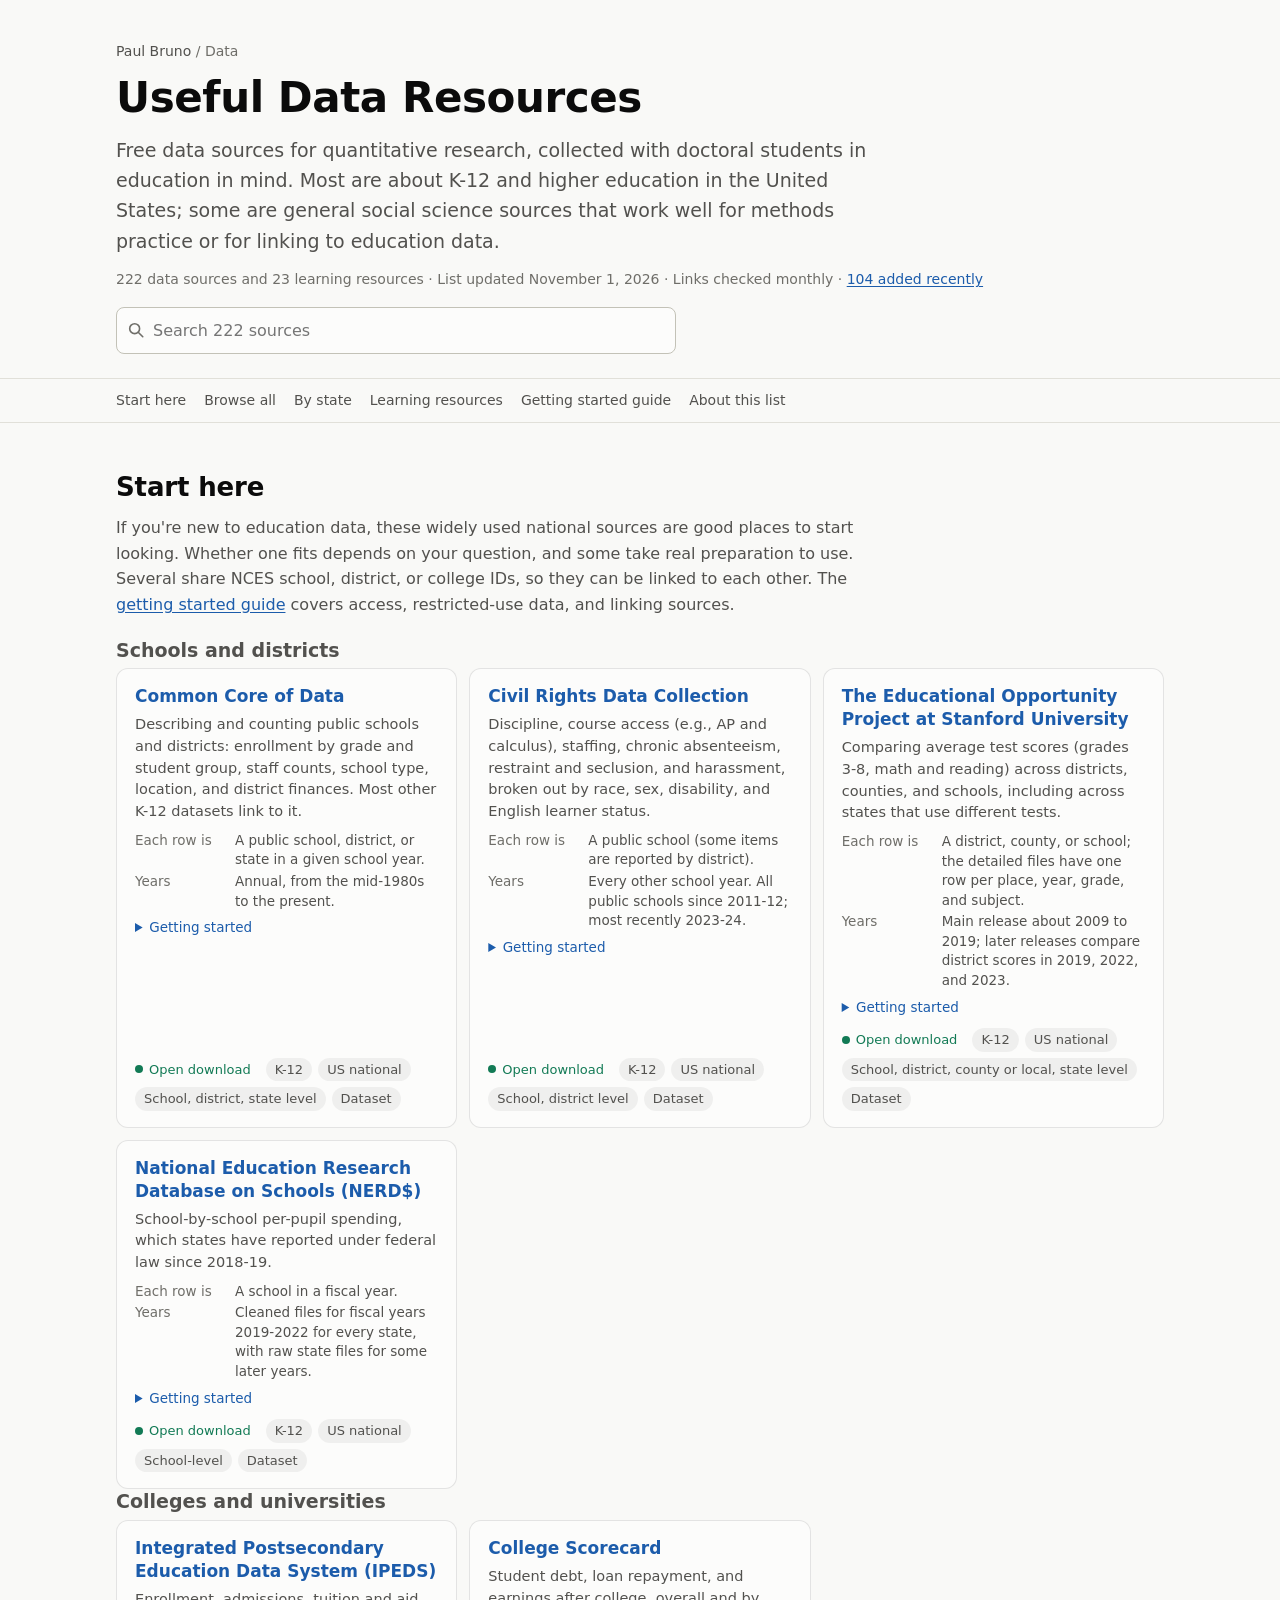
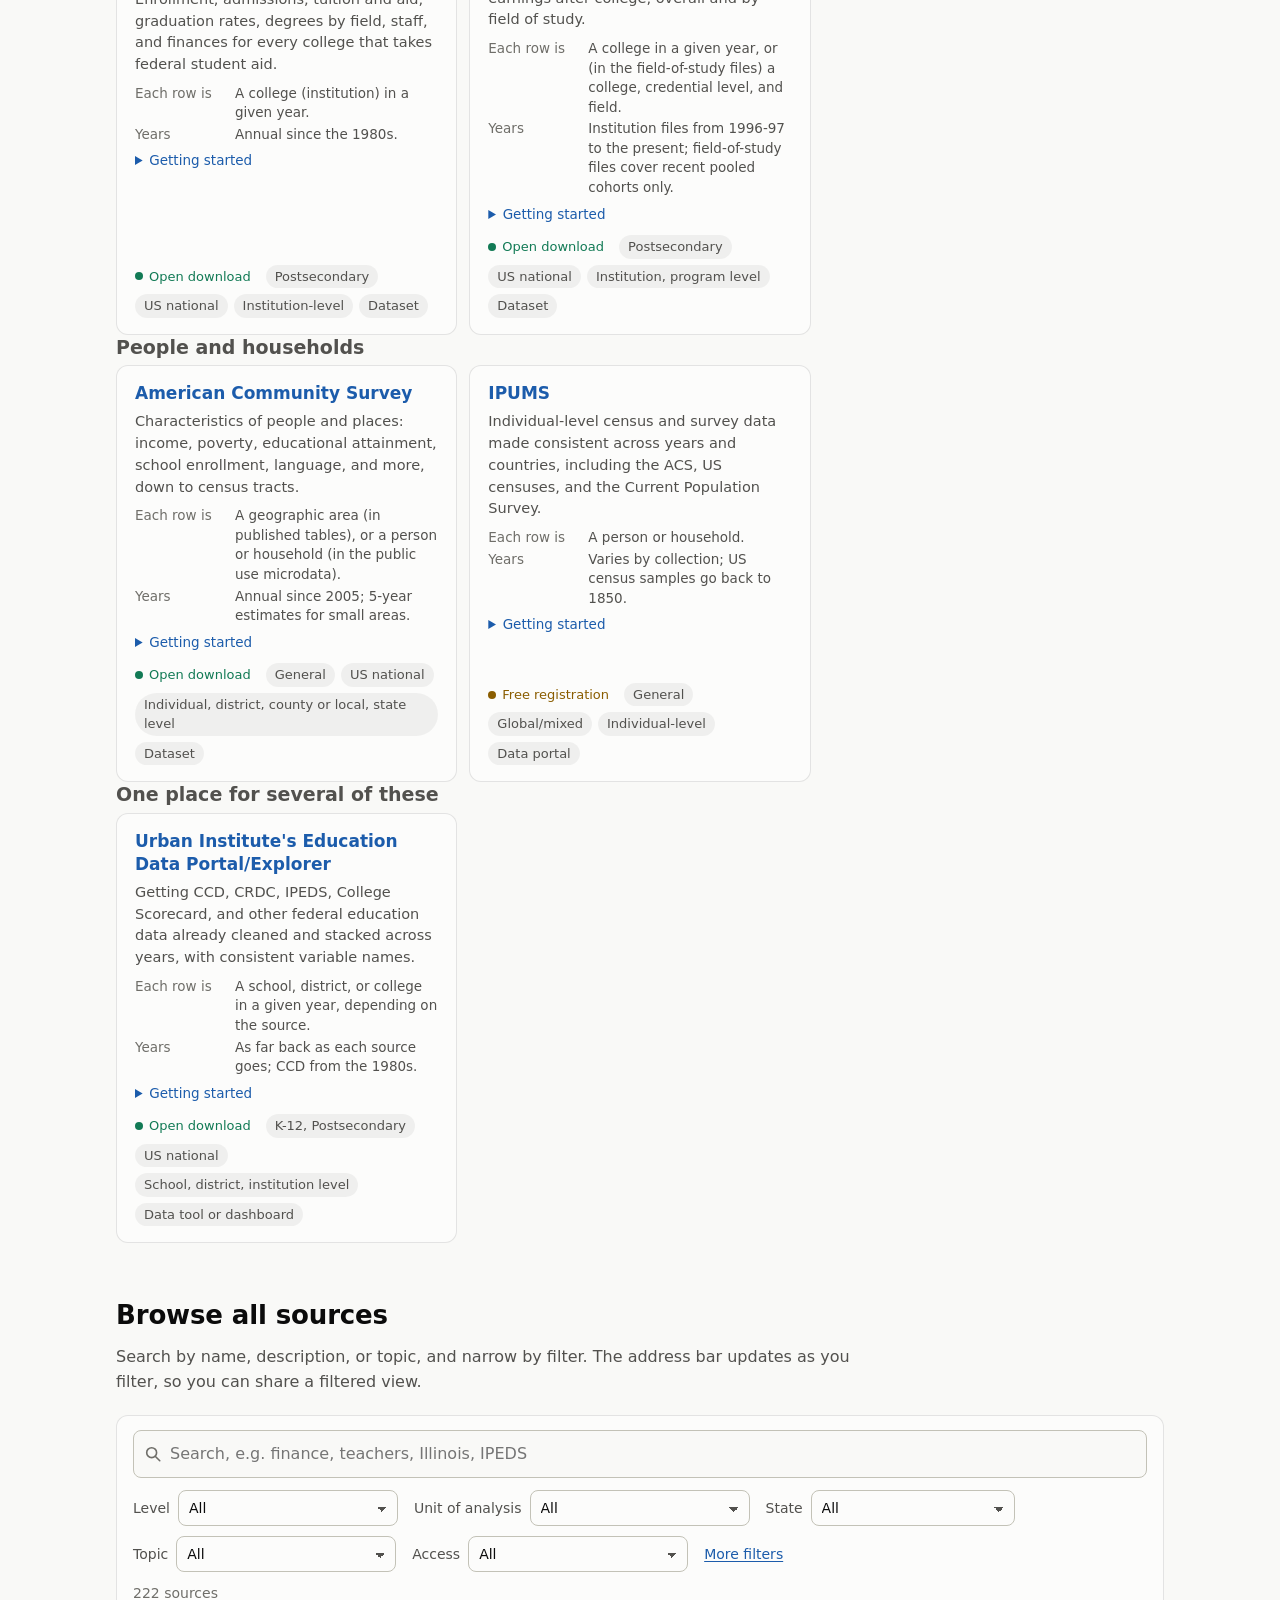
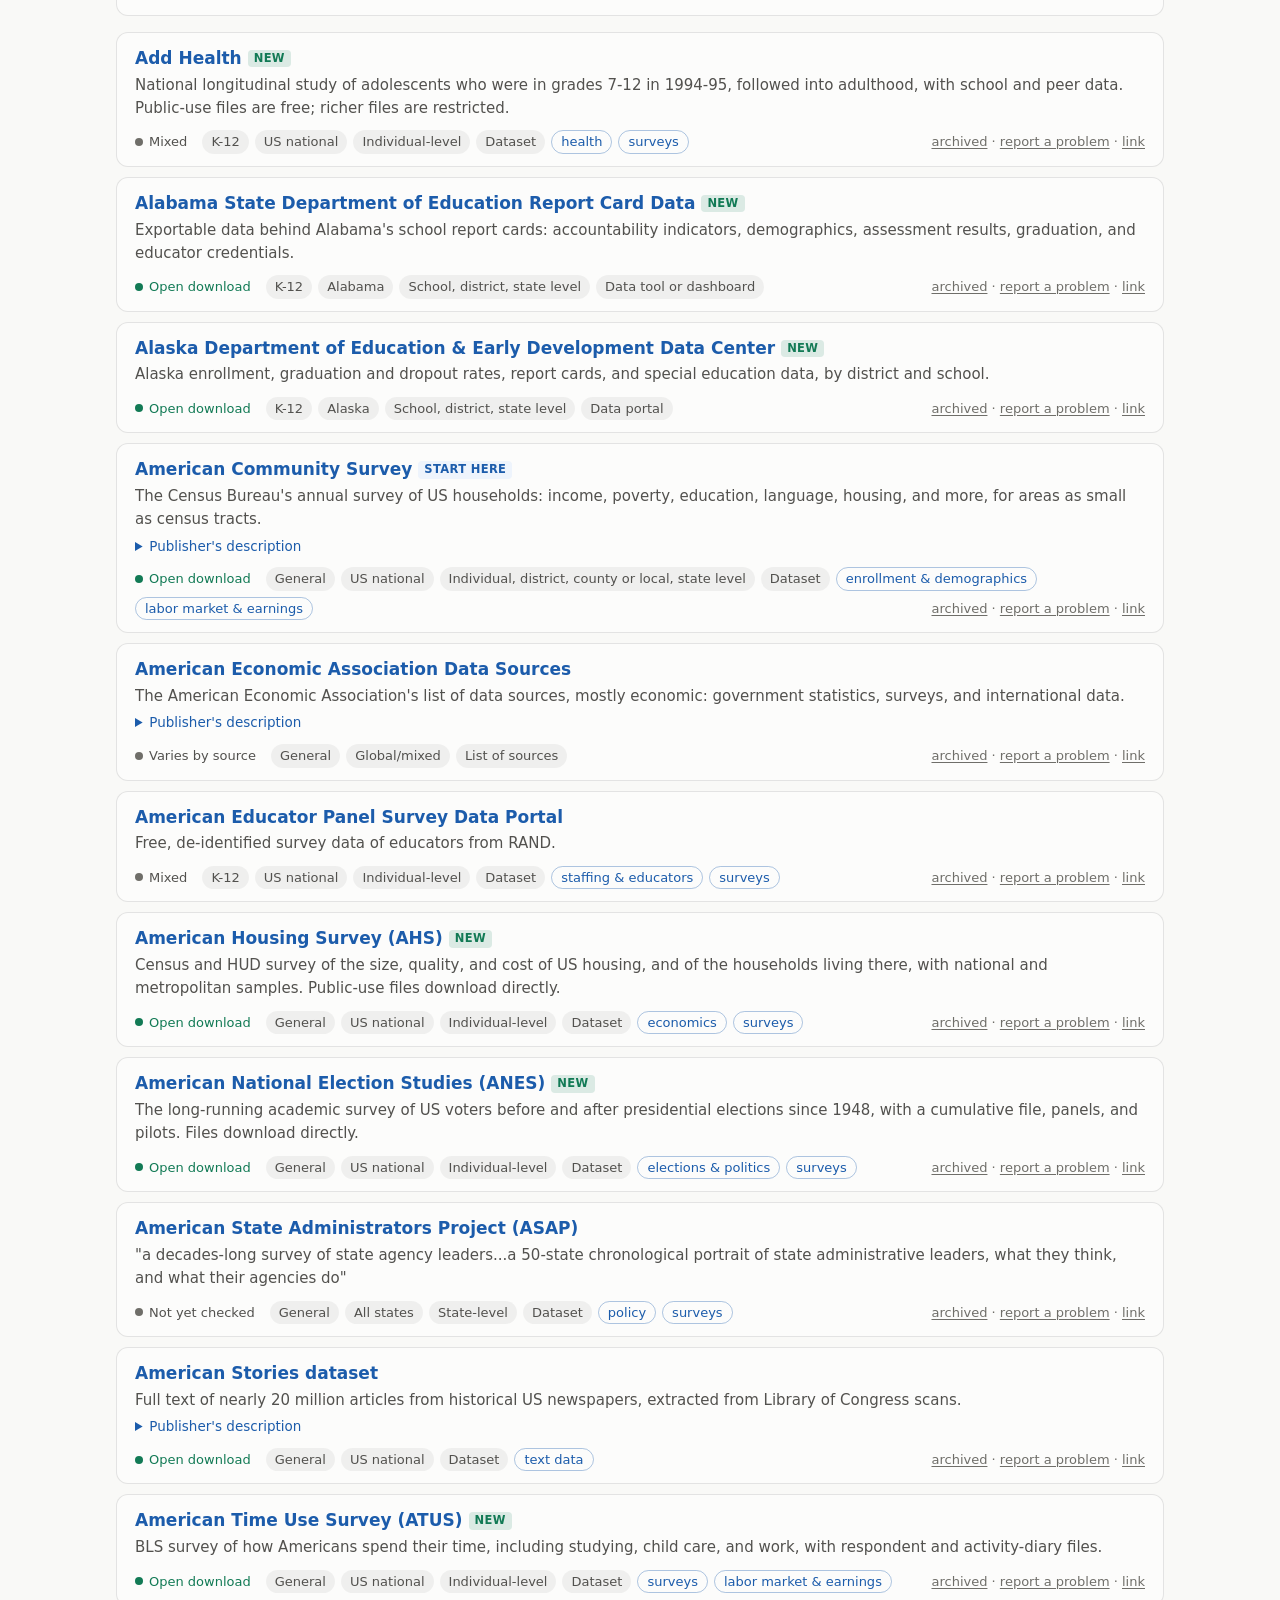
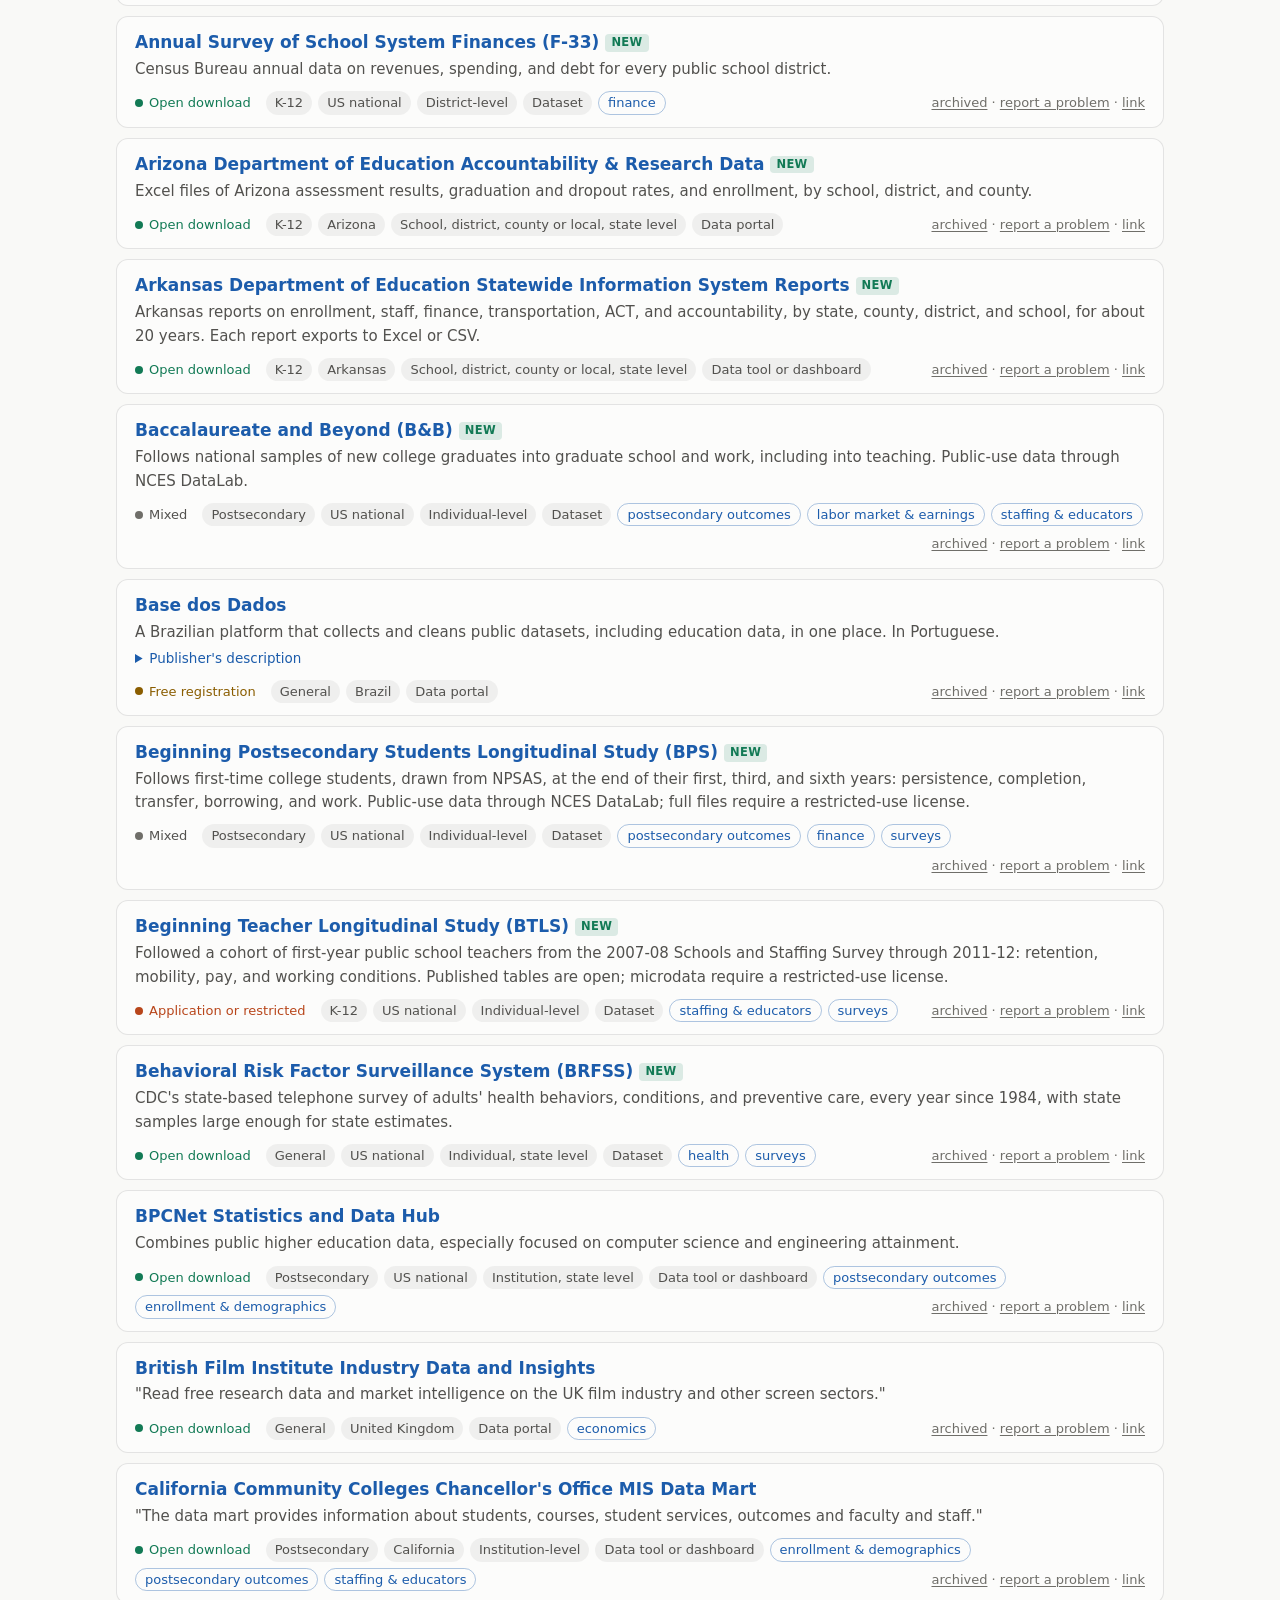
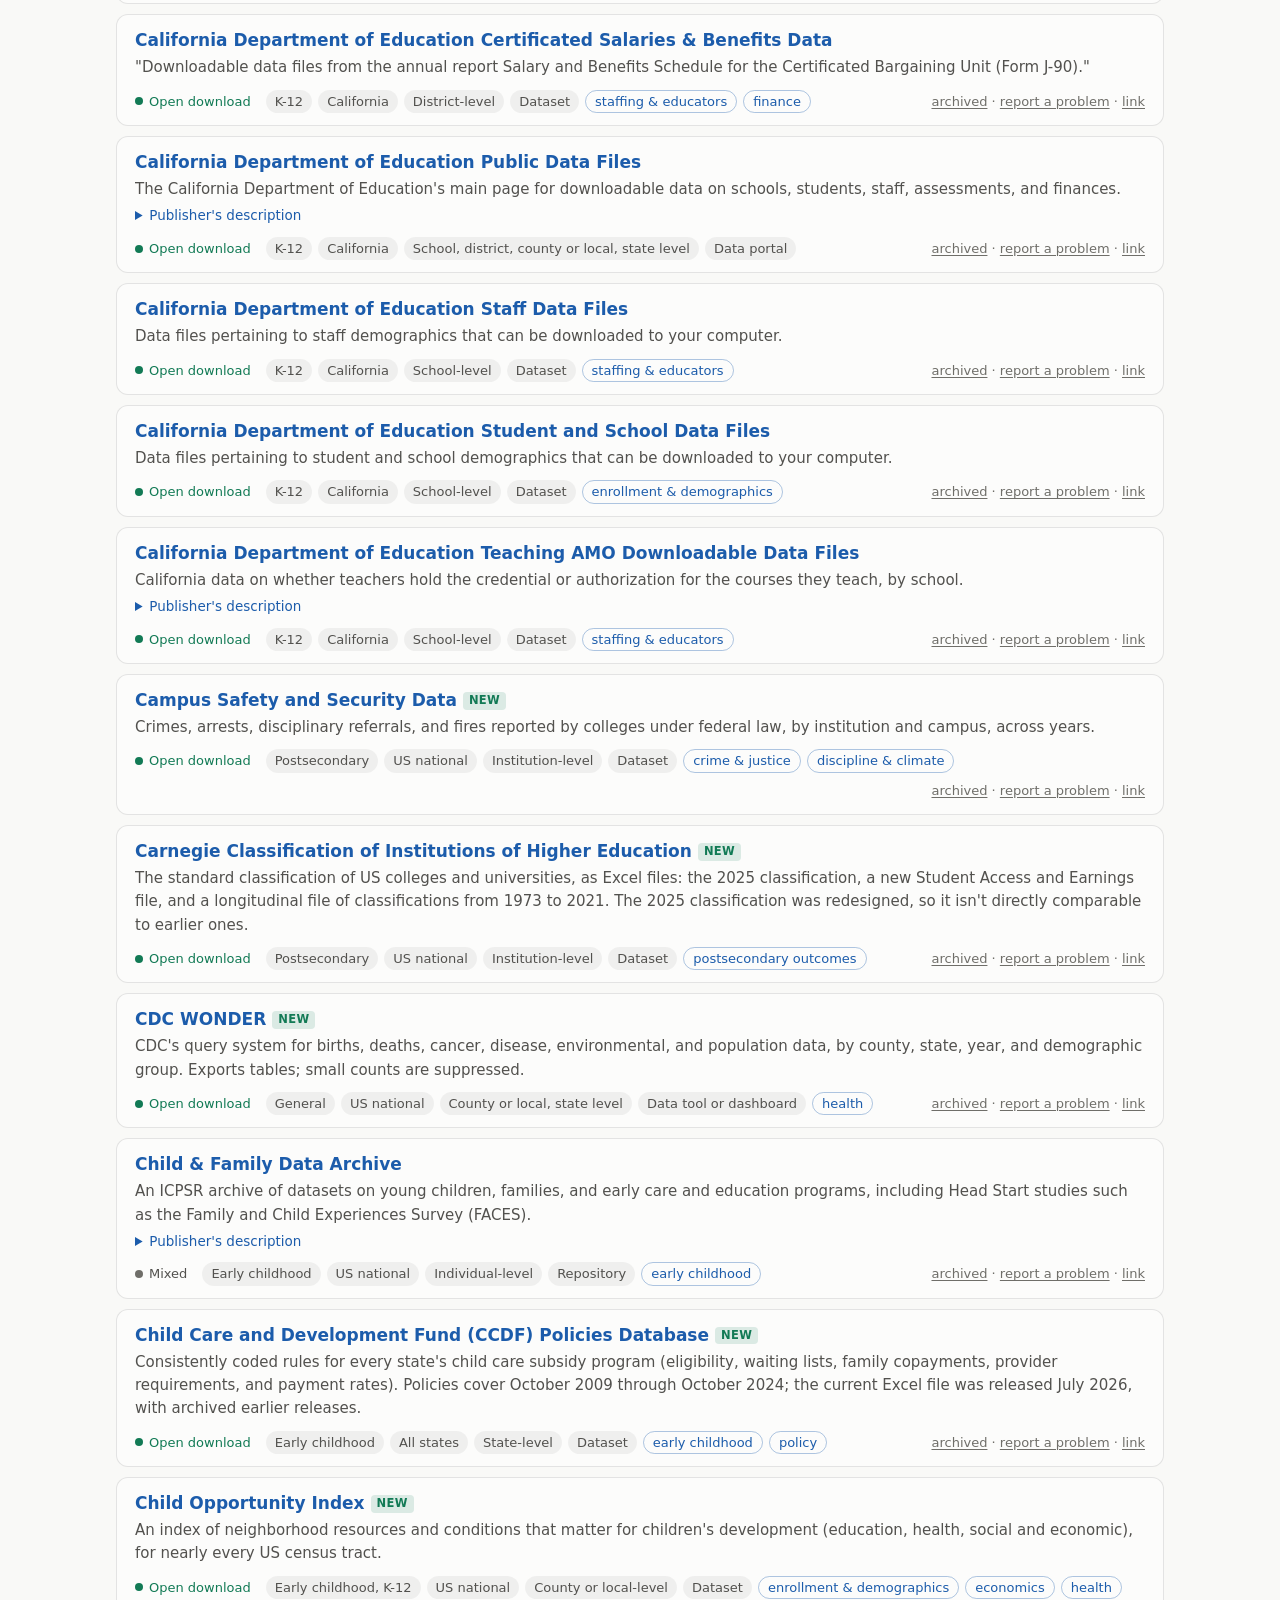
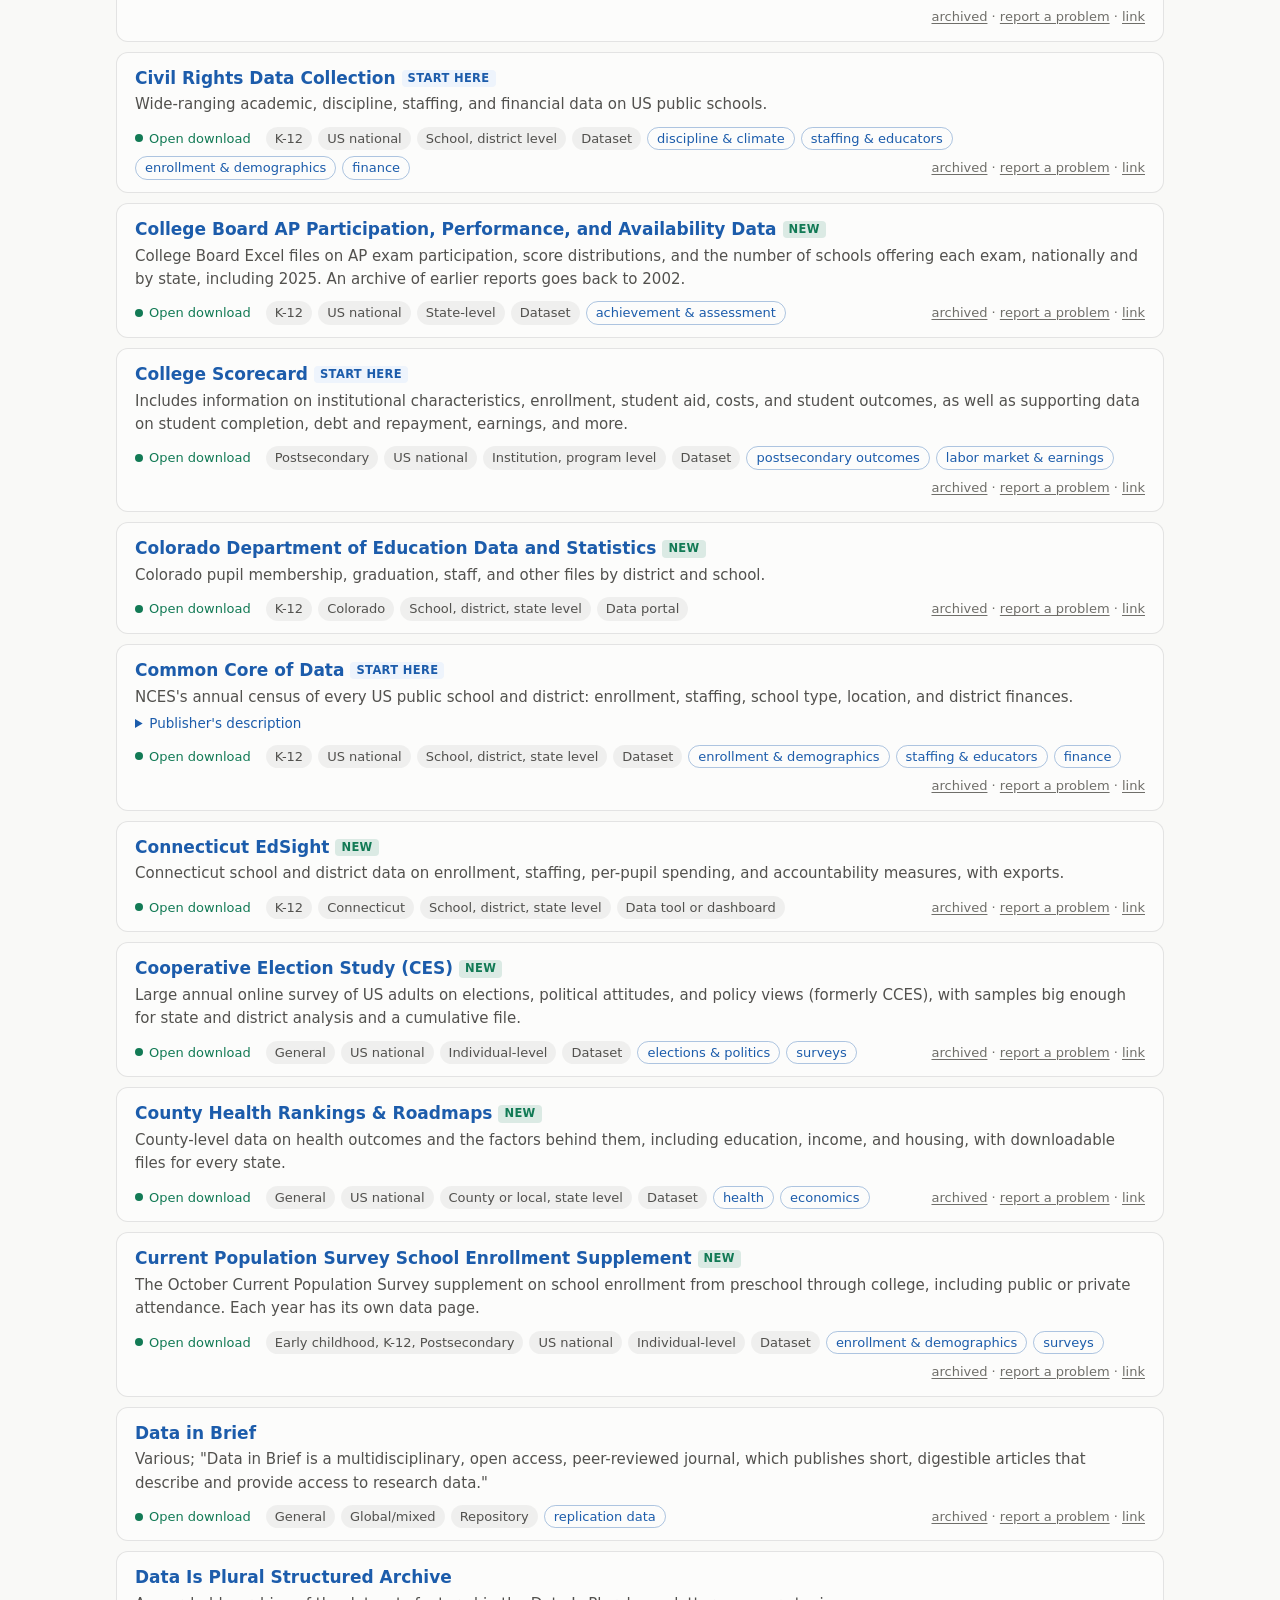
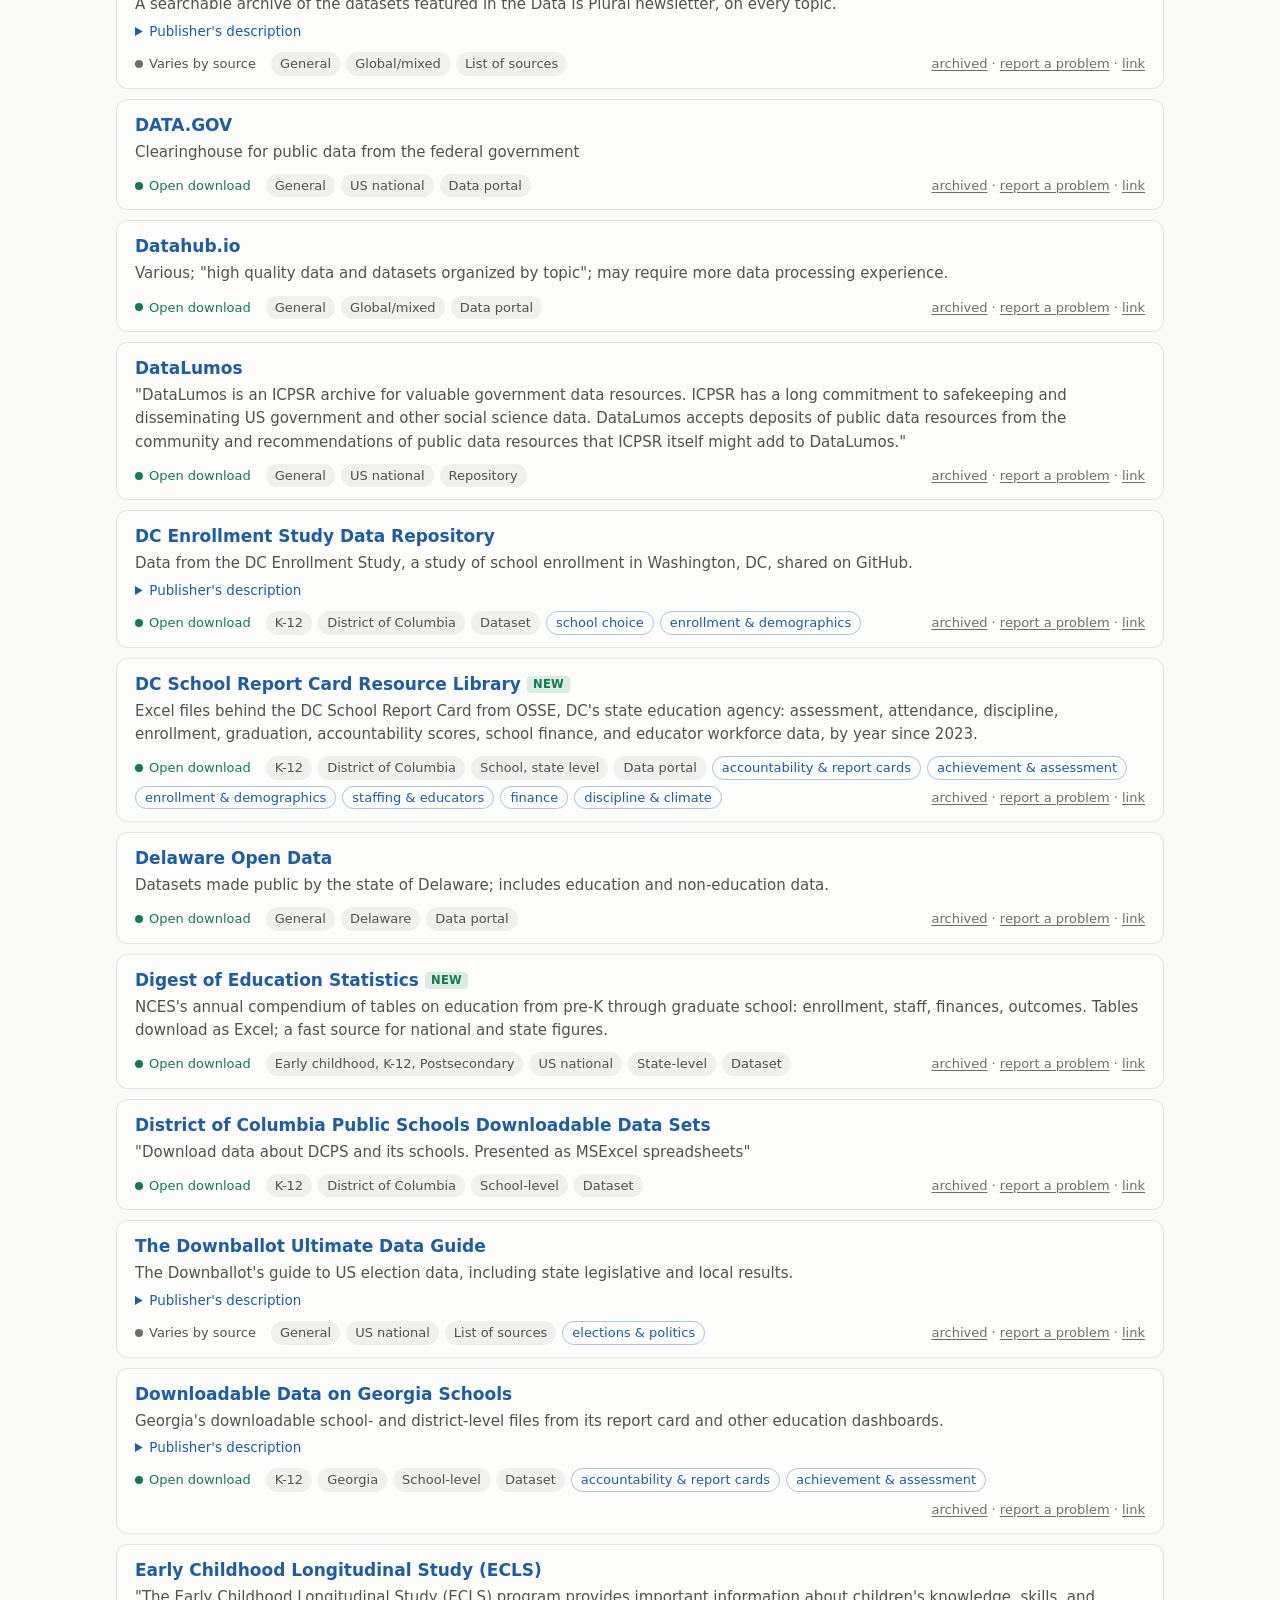
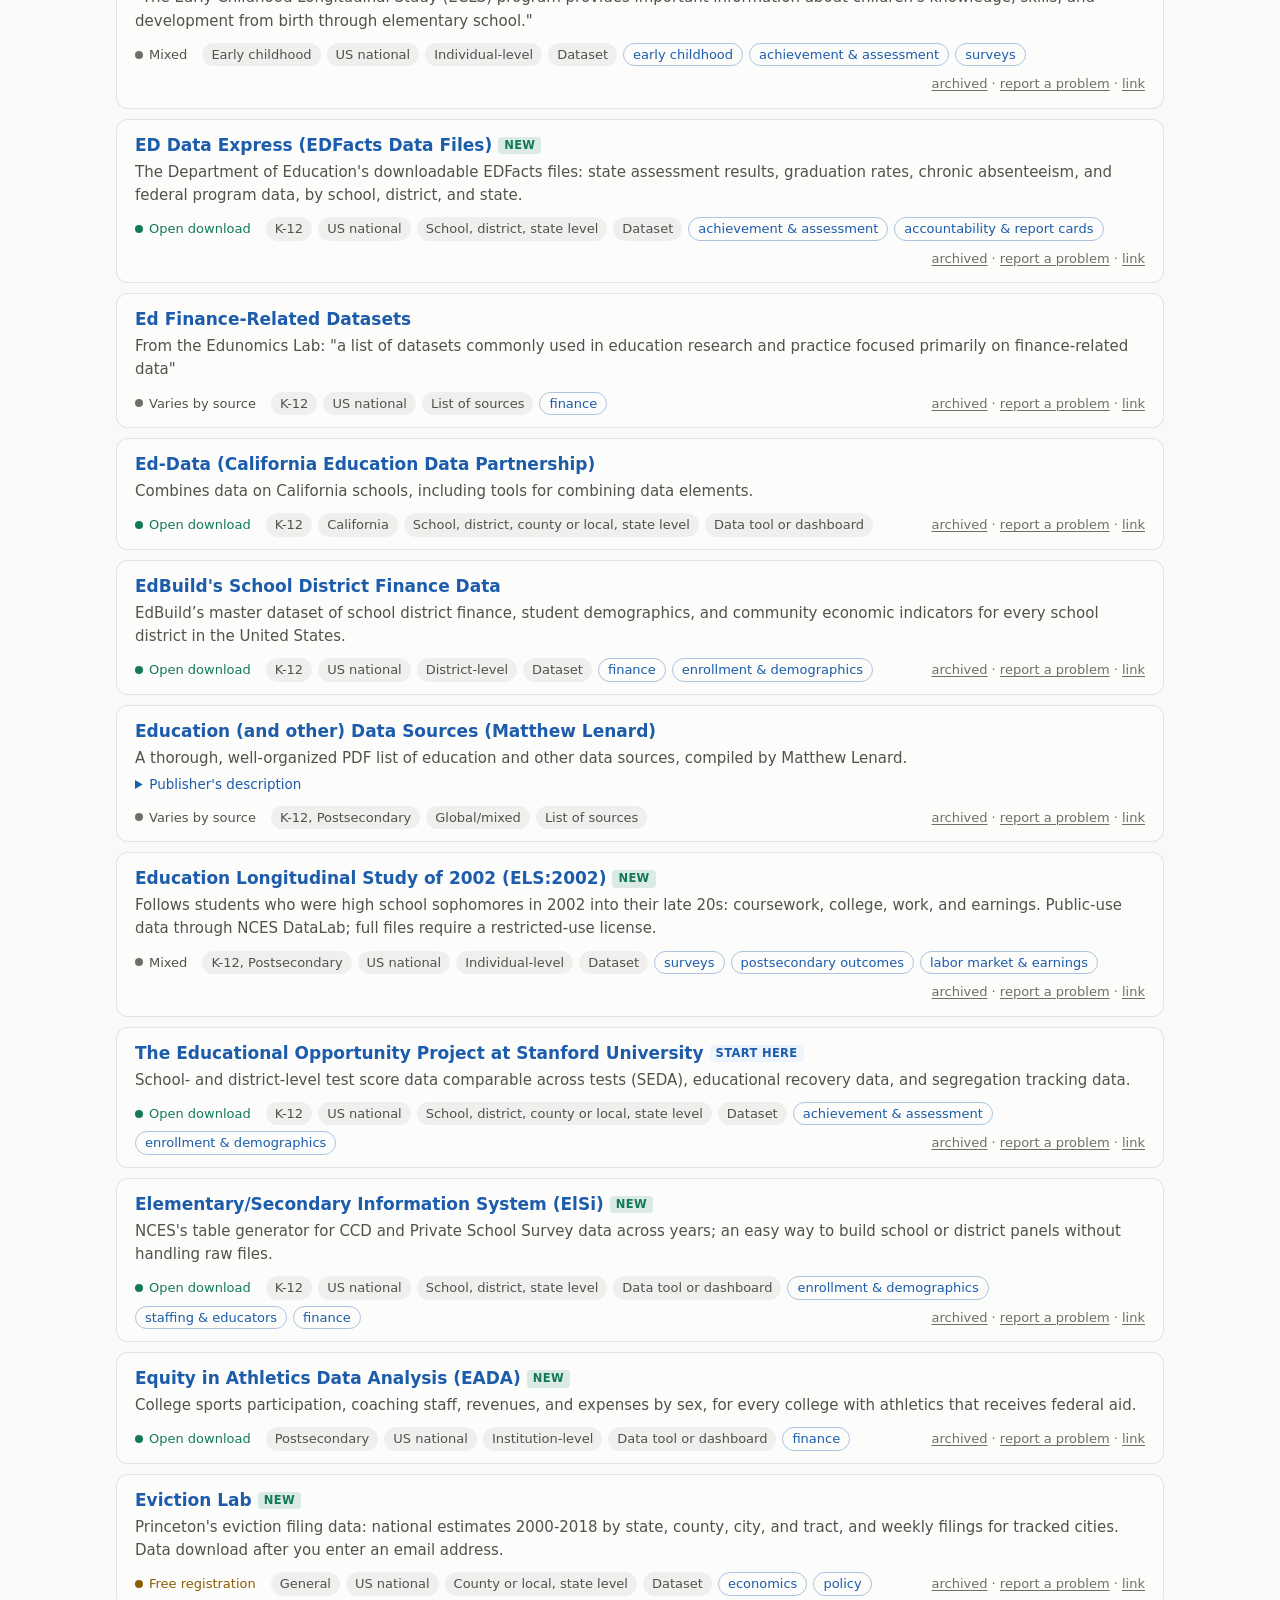
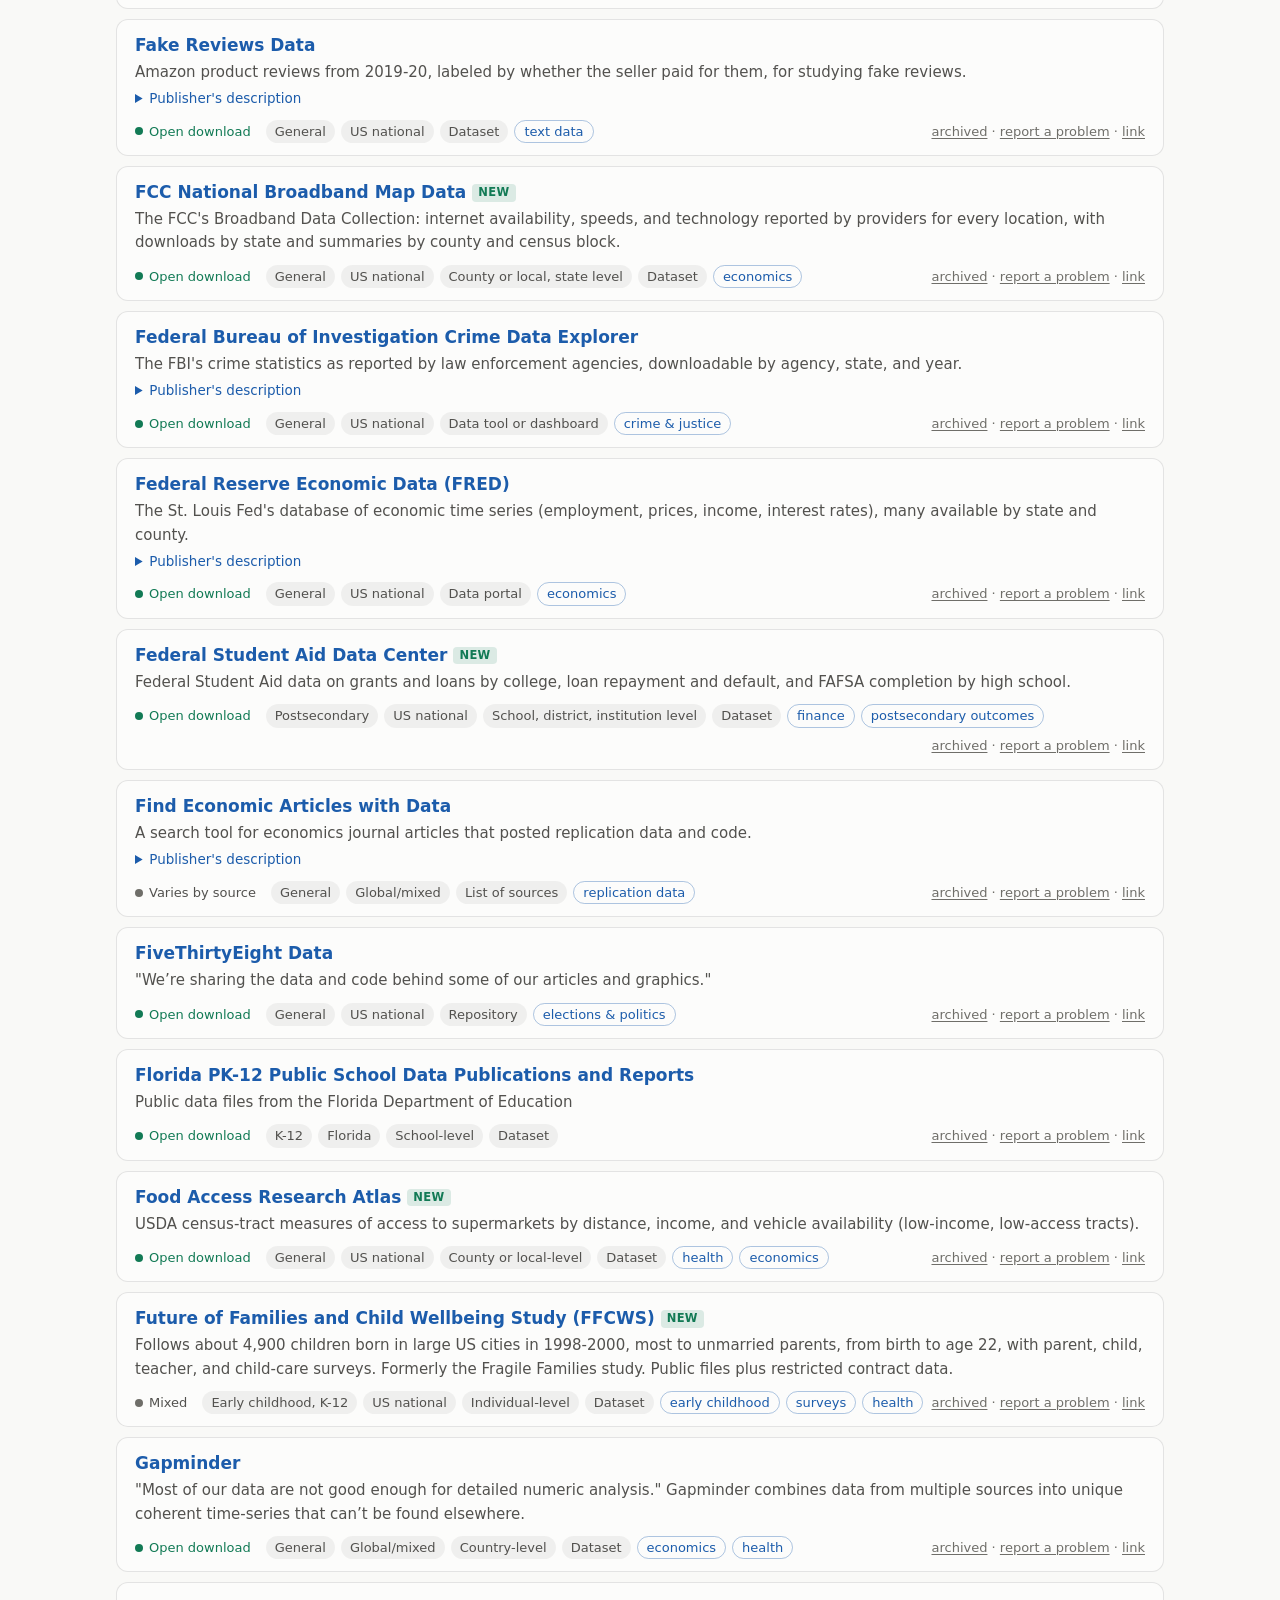
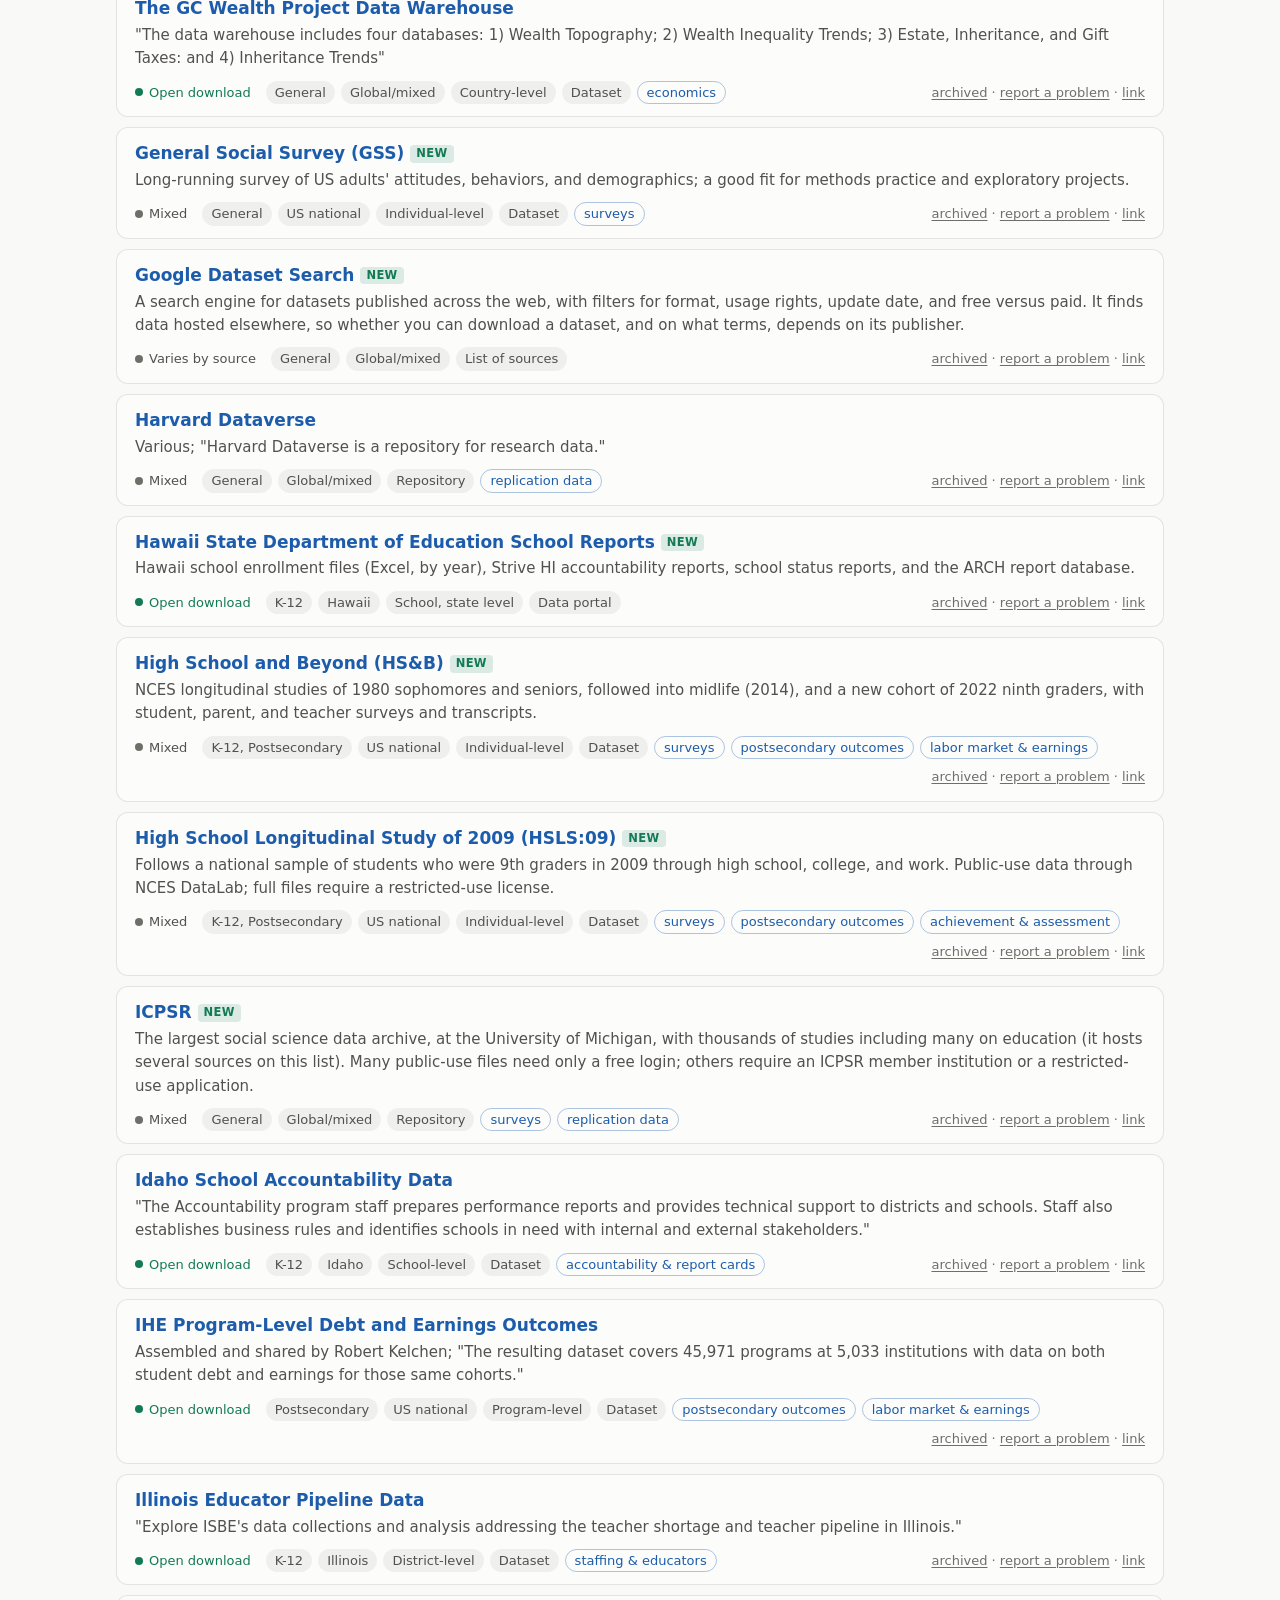
==== commit 24942988: "Add "Varies by source" access label for lists and search tools Co-Authored-By: Claude Opus 5.5 <nore" ====
--- a/index.html
+++ b/index.html
@@ -9,8 +9,8 @@
 <meta property="og:description" content="Free data sources for quantitative research in education, searchable by level, state, topic, and access.">
 <link rel="icon" href="data:image/svg+xml,%3Csvg xmlns='http://www.w3.org/2000/svg' viewBox='0 0 16 16'%3E%3Crect width='16' height='16' rx='3' fill='%232a78d6'/%3E%3Cellipse cx='8' cy='4.5' rx='4.5' ry='1.8' fill='none' stroke='white' stroke-width='1.4'/%3E%3Cpath d='M3.5 4.5v7c0 1 2 1.8 4.5 1.8s4.5-.8 4.5-1.8v-7M3.5 8c0 1 2 1.8 4.5 1.8s4.5-.8 4.5-1.8' fill='none' stroke='white' stroke-width='1.4'/%3E%3C/svg%3E">
 <link rel="stylesheet" href="assets/style.css?v=8">
-<script src="data/resources.js?v=2130454d24" defer></script>
-<script src="assets/app.js?v=16" defer></script>
+<script src="data/resources.js?v=c7485e4d89" defer></script>
+<script src="assets/app.js?v=17" defer></script>
 <script src="assets/count.js?v=2" defer></script>
 <link rel="canonical" href="https://data.paul-bruno.com/">
 <!-- prerender:jsonld --><script type="application/ld+json">{"@context": "https://schema.org", "@type": "DataCatalog", "name": "Useful Data Resources", "url": "https://data.paul-bruno.com/", "description": "Free data sources for quantitative research in education, collected for doctoral students.", "creator": {"@type": "Person", "name": "Paul Bruno", "url": "https://www.paul-bruno.com/"}, "dateModified": "2026-11-01", "inLanguage": "en", "dataset": [{"@type": "Dataset", "name": "Add Health", "url": "https://addhealth.cpc.unc.edu/data/", "description": "National longitudinal study of adolescents who were in grades 7-12 in 1994-95, followed into adulthood, with school and peer data. Public-use files are free; richer files are restricted."}, {"@type": "Dataset", "name": "Alabama State Department of Education Report Card Data", "url": "https://reportcard.alsde.edu/SupportingData_Alsde.aspx", "description": "Exportable data behind Alabama's school report cards: accountability indicators, demographics, assessment results, graduation, and educator credentials."}, {"@type": "Dataset", "name": "Alaska Department of Education & Early Development Data Center", "url": "https://education.alaska.gov/data-center", "description": "Alaska enrollment, graduation and dropout rates, report cards, and special education data, by district and school."}, {"@type": "Dataset", "name": "American Community Survey", "url": "https://www.census.gov/programs-surveys/acs", "description": "The Census Bureau's annual survey of US households: income, poverty, education, language, housing, and more, for areas as small as census tracts."}, {"@type": "Dataset", "name": "American Economic Association Data Sources", "url": "https://www.aeaweb.org/resources/data", "description": "The American Economic Association's list of data sources, mostly economic: government statistics, surveys, and international data."}, {"@type": "Dataset", "name": "American Educator Panel Survey Data Portal", "url": "https://www.rand.org/education-employment-infrastructure/survey-panels/aep/access-data.html", "description": "Free, de-identified survey data of educators from RAND."}, {"@type": "Dataset", "name": "American Housing Survey (AHS)", "url": "https://www.census.gov/programs-surveys/ahs/data.html", "description": "Census and HUD survey of the size, quality, and cost of US housing, and of the households living there, with national and metropolitan samples. Public-use files download directly."}, {"@type": "Dataset", "name": "American National Election Studies (ANES)", "url": "https://electionstudies.org/data-center/", "description": "The long-running academic survey of US voters before and after presidential elections since 1948, with a cumulative file, panels, and pilots. Files download directly."}, {"@type": "Dataset", "name": "American State Administrators Project (ASAP)", "url": "https://asap.wisc.edu/", "description": "\"a decades-long survey of state agency leaders...a 50-state chronological portrait of state administrative leaders, what they think, and what their agencies do\""}, {"@type": "Dataset", "name": "American Stories dataset", "url": "https://huggingface.co/datasets/dell-research-harvard/AmericanStories", "description": "Full text of nearly 20 million articles from historical US newspapers, extracted from Library of Congress scans."}, {"@type": "Dataset", "name": "American Time Use Survey (ATUS)", "url": "https://www.bls.gov/tus/data.htm", "description": "BLS survey of how Americans spend their time, including studying, child care, and work, with respondent and activity-diary files."}, {"@type": "Dataset", "name": "Annual Survey of School System Finances (F-33)", "url": "https://www.census.gov/programs-surveys/school-finances.html", "description": "Census Bureau annual data on revenues, spending, and debt for every public school district."}, {"@type": "Dataset", "name": "Arizona Department of Education Accountability & Research Data", "url": "https://www.azed.gov/accountability-research/data", "description": "Excel files of Arizona assessment results, graduation and dropout rates, and enrollment, by school, district, and county."}, {"@type": "Dataset", "name": "Arkansas Department of Education Statewide Information System Reports", "url": "https://adedata.arkansas.gov/statewide/", "description": "Arkansas reports on enrollment, staff, finance, transportation, ACT, and accountability, by state, county, district, and school, for about 20 years. Each report exports to Excel or CSV."}, {"@type": "Dataset", "name": "Baccalaureate and Beyond (B&B)", "url": "https://nces.ed.gov/surveys/b&b/", "description": "Follows national samples of new college graduates into graduate school and work, including into teaching. Public-use data through NCES DataLab."}, {"@type": "Dataset", "name": "Base dos Dados", "url": "https://basedosdados.org/", "description": "A Brazilian platform that collects and cleans public datasets, including education data, in one place. In Portuguese."}, {"@type": "Dataset", "name": "Beginning Postsecondary Students Longitudinal Study (BPS)", "url": "https://nces.ed.gov/surveys/bps/", "description": "Follows first-time college students, drawn from NPSAS, at the end of their first, third, and sixth years: persistence, completion, transfer, borrowing, and work. Public-use data through NCES DataLab; full files require a restricted-use license."}, {"@type": "Dataset", "name": "Beginning Teacher Longitudinal Study (BTLS)", "url": "https://nces.ed.gov/surveys/btls/", "description": "Followed a cohort of first-year public school teachers from the 2007-08 Schools and Staffing Survey through 2011-12: retention, mobility, pay, and working conditions. Published tables are open; microdata require a restricted-use license."}, {"@type": "Dataset", "name": "Behavioral Risk Factor Surveillance System (BRFSS)", "url": "https://www.cdc.gov/brfss/annual_data/annual_data.htm", "description": "CDC's state-based telephone survey of adults' health behaviors, conditions, and preventive care, every year since 1984, with state samples large enough for state estimates."}, {"@type": "Dataset", "name": "BPCNet Statistics and Data Hub", "url": "https://cra.org/cerp/data-visualization-2/", "description": "Combines public higher education data, especially focused on computer science and engineering attainment."}, {"@type": "Dataset", "name": "British Film Institute Industry Data and Insights", "url": "https://www.bfi.org.uk/industry-data-insights", "description": "\"Read free research data and market intelligence on the UK film industry and other screen sectors.\""}, {"@type": "Dataset", "name": "California Community Colleges Chancellor's Office MIS Data Mart", "url": "https://datamart.cccco.edu/", "description": "\"The data mart provides information about students, courses, student services, outcomes and faculty and staff.\""}, {"@type": "Dataset", "name": "California Department of Education Certificated Salaries & Benefits Data", "url": "https://www.cde.ca.gov/ds/fd/cs/", "description": "\"Downloadable data files from the annual report Salary and Benefits Schedule for the Certificated Bargaining Unit (Form J-90).\""}, {"@type": "Dataset", "name": "California Department of Education Public Data Files", "url": "https://www.cde.ca.gov/ds/", "description": "The California Department of Education's main page for downloadable data on schools, students, staff, assessments, and finances."}, {"@type": "Dataset", "name": "California Department of Education Staff Data Files", "url": "https://www.cde.ca.gov/ds/ad/staff.asp", "description": "Data files pertaining to staff demographics that can be downloaded to your computer."}, {"@type": "Dataset", "name": "California Department of Education Student and School Data Files", "url": "https://www.cde.ca.gov/ds/ad/downloadabledata.asp", "description": "Data files pertaining to student and school demographics that can be downloaded to your computer."}, {"@type": "Dataset", "name": "California Department of Education Teaching AMO Downloadable Data Files", "url": "https://www.cde.ca.gov/ds/ad/filestamo.asp", "description": "California data on whether teachers hold the credential or authorization for the courses they teach, by school."}, {"@type": "Dataset", "name": "Campus Safety and Security Data", "url": "https://ope.ed.gov/campussafety/public/html/home/home.html", "description": "Crimes, arrests, disciplinary referrals, and fires reported by colleges under federal law, by institution and campus, across years."}, {"@type": "Dataset", "name": "Carnegie Classification of Institutions of Higher Education", "url": "https://carnegieclassifications.acenet.edu/carnegie-classification/resources/", "description": "The standard classification of US colleges and universities, as Excel files: the 2025 classification, a new Student Access and Earnings file, and a longitudinal file of classifications from 1973 to 2021. The 2025 classification was redesigned, so it isn't directly comparable to earlier ones."}, {"@type": "Dataset", "name": "CDC WONDER", "url": "https://wonder.cdc.gov/", "description": "CDC's query system for births, deaths, cancer, disease, environmental, and population data, by county, state, year, and demographic group. Exports tables; small counts are suppressed."}, {"@type": "Dataset", "name": "Child & Family Data Archive", "url": "https://www.icpsr.umich.edu/sites/cfdata/find-data", "description": "An ICPSR archive of datasets on young children, families, and early care and education programs, including Head Start studies such as the Family and Child Experiences Survey (FACES)."}, {"@type": "Dataset", "name": "Child Care and Development Fund (CCDF) Policies Database", "url": "https://ccdf.urban.org/full-data-files", "description": "Consistently coded rules for every state's child care subsidy program (eligibility, waiting lists, family copayments, provider requirements, and payment rates). Policies cover October 2009 through October 2024; the current Excel file was released July 2026, with archived earlier releases."}, {"@type": "Dataset", "name": "Child Opportunity Index", "url": "https://www.diversitydatakids.org/child-opportunity-index", "description": "An index of neighborhood resources and conditions that matter for children's development (education, health, social and economic), for nearly every US census tract."}, {"@type": "Dataset", "name": "Civil Rights Data Collection", "url": "https://ocrdata.ed.gov/", "description": "Wide-ranging academic, discipline, staffing, and financial data on US public schools."}, {"@type": "Dataset", "name": "College Board AP Participation, Performance, and Availability Data", "url": "https://apcentral.collegeboard.org/about-ap/ap-data-research", "description": "College Board Excel files on AP exam participation, score distributions, and the number of schools offering each exam, nationally and by state, including 2025. An archive of earlier reports goes back to 2002."}, {"@type": "Dataset", "name": "College Scorecard", "url": "https://collegescorecard.ed.gov/data/", "description": "Includes information on institutional characteristics, enrollment, student aid, costs, and student outcomes, as well as supporting data on student completion, debt and repayment, earnings, and more."}, {"@type": "Dataset", "name": "Colorado Department of Education Data and Statistics", "url": "https://ed.cde.state.co.us/cdereval", "description": "Colorado pupil membership, graduation, staff, and other files by district and school."}, {"@type": "Dataset", "name": "Common Core of Data", "url": "https://nces.ed.gov/ccd/ccddata.asp", "description": "NCES's annual census of every US public school and district: enrollment, staffing, school type, location, and district finances."}, {"@type": "Dataset", "name": "Connecticut EdSight", "url": "https://public-edsight.ct.gov/", "description": "Connecticut school and district data on enrollment, staffing, per-pupil spending, and accountability measures, with exports."}, {"@type": "Dataset", "name": "Cooperative Election Study (CES)", "url": "https://tischcollege.tufts.edu/research-faculty/research-centers/cooperative-election-study/data-downloads", "description": "Large annual online survey of US adults on elections, political attitudes, and policy views (formerly CCES), with samples big enough for state and district analysis and a cumulative file."}, {"@type": "Dataset", "name": "County Health Rankings & Roadmaps", "url": "https://www.countyhealthrankings.org/", "description": "County-level data on health outcomes and the factors behind them, including education, income, and housing, with downloadable files for every state."}, {"@type": "Dataset", "name": "Current Population Survey School Enrollment Supplement", "url": "https://www.census.gov/data/datasets/2024/demo/cps/cps-school-enrollment.html", "description": "The October Current Population Survey supplement on school enrollment from preschool through college, including public or private attendance. Each year has its own data page."}, {"@type": "Dataset", "name": "Data in Brief", "url": "https://www.sciencedirect.com/journal/data-in-brief", "description": "Various; \"Data in Brief is a multidisciplinary, open access, peer-reviewed journal, which publishes short, digestible articles that describe and provide access to research data.\""}, {"@type": "Dataset", "name": "Data Is Plural Structured Archive", "url": "https://docs.google.com/spreadsheets/d/1wZhPLMCHKJvwOkP4juclhjFgqIY8fQFMemwKL2c64vk/edit#gid=0", "description": "A searchable archive of the datasets featured in the Data Is Plural newsletter, on every topic."}, {"@type": "Dataset", "name": "DATA.GOV", "url": "https://www.data.gov/", "description": "Clearinghouse for public data from the federal government"}, {"@type": "Dataset", "name": "Datahub.io", "url": "https://datahub.io/collections", "description": "Various; \"high quality data and datasets organized by topic\"; may require more data processing experience."}, {"@type": "Dataset", "name": "DataLumos", "url": "https://www.datalumos.org/datalumos/", "description": "\"DataLumos is an ICPSR archive for valuable government data resources. ICPSR has a long commitment to safekeeping and disseminating US government and other social science data. DataLumos accepts deposits of public data resources from the community and recommendations of public data resources that ICPSR itself might add to DataLumos.\""}, {"@type": "Dataset", "name": "DC Enrollment Study Data Repository", "url": "https://github.com/betsyjwolf/DC-Enrollment-Study", "description": "Data from the DC Enrollment Study, a study of school enrollment in Washington, DC, shared on GitHub."}, {"@type": "Dataset", "name": "DC School Report Card Resource Library", "url": "https://osse.dc.gov/page/dc-school-report-card-resource-library", "description": "Excel files behind the DC School Report Card from OSSE, DC's state education agency: assessment, attendance, discipline, enrollment, graduation, accountability scores, school finance, and educator workforce data, by year since 2023."}, {"@type": "Dataset", "name": "Delaware Open Data", "url": "https://data.delaware.gov/browse", "description": "Datasets made public by the state of Delaware; includes education and non-education data."}, {"@type": "Dataset", "name": "Digest of Education Statistics", "url": "https://nces.ed.gov/programs/digest/", "description": "NCES's annual compendium of tables on education from pre-K through graduate school: enrollment, staff, finances, outcomes. Tables download as Excel; a fast source for national and state figures."}, {"@type": "Dataset", "name": "District of Columbia Public Schools Downloadable Data Sets", "url": "https://dcps.dc.gov/service/dcps-downloadable-data-sets", "description": "\"Download data about DCPS and its schools. Presented as MSExcel spreadsheets\""}, {"@type": "Dataset", "name": "The Downballot Ultimate Data Guide", "url": "https://www.the-downballot.com/p/data", "description": "The Downballot's guide to US election data, including state legislative and local results."}, {"@type": "Dataset", "name": "Downloadable Data on Georgia Schools", "url": "https://gosa.georgia.gov/dashboards-data-report-card/downloadable-data", "description": "Georgia's downloadable school- and district-level files from its report card and other education dashboards."}, {"@type": "Dataset", "name": "Early Childhood Longitudinal Study (ECLS)", "url": "https://nces.ed.gov/ecls/index.asp", "description": "\"The Early Childhood Longitudinal Study (ECLS) program provides important information about children's knowledge, skills, and development from birth through elementary school.\""}, {"@type": "Dataset", "name": "ED Data Express (EDFacts Data Files)", "url": "https://eddataexpress.ed.gov/download/data-library", "description": "The Department of Education's downloadable EDFacts files: state assessment results, graduation rates, chronic absenteeism, and federal program data, by school, district, and state."}, {"@type": "Dataset", "name": "Ed Finance-Related Datasets", "url": "https://edunomicslab.org/ed-finance-related-datasets/", "description": "From the Edunomics Lab: \"a list of datasets commonly used in education research and practice focused primarily on finance-related data\""}, {"@type": "Dataset", "name": "Ed-Data (California Education Data Partnership)", "url": "https://www.ed-data.org/", "description": "Combines data on California schools, including tools for combining data elements."}, {"@type": "Dataset", "name": "EdBuild's School District Finance Data", "url": "http://data.edbuild.org/", "description": "EdBuild’s master dataset of school district finance, student demographics, and community economic indicators for every school district in the United States."}, {"@type": "Dataset", "name": "Education (and other) Data Sources (Matthew Lenard)", "url": "https://www.dropbox.com/scl/fi/jv47vqkmou828obwznbml/data_sources.pdf?rlkey=2fghdppn34y2t37dul4jeoil7&dl=0", "description": "A thorough, well-organized PDF list of education and other data sources, compiled by Matthew Lenard."}, {"@type": "Dataset", "name": "Education Longitudinal Study of 2002 (ELS:2002)", "url": "https://nces.ed.gov/surveys/els2002/", "description": "Follows students who were high school sophomores in 2002 into their late 20s: coursework, college, work, and earnings. Public-use data through NCES DataLab; full files require a restricted-use license."}, {"@type": "Dataset", "name": "The Educational Opportunity Project at Stanford University", "url": "https://edopportunity.org/", "description": "School- and district-level test score data comparable across tests (SEDA), educational recovery data, and segregation tracking data."}, {"@type": "Dataset", "name": "Elementary/Secondary Information System (ElSi)", "url": "https://nces.ed.gov/ccd/elsi/", "description": "NCES's table generator for CCD and Private School Survey data across years; an easy way to build school or district panels without handling raw files."}, {"@type": "Dataset", "name": "Equity in Athletics Data Analysis (EADA)", "url": "https://ope.ed.gov/athletics/", "description": "College sports participation, coaching staff, revenues, and expenses by sex, for every college with athletics that receives federal aid."}, {"@type": "Dataset", "name": "Eviction Lab", "url": "https://evictionlab.org/get-the-data/", "description": "Princeton's eviction filing data: national estimates 2000-2018 by state, county, city, and tract, and weekly filings for tracked cities. Data download after you enter an email address."}, {"@type": "Dataset", "name": "Fake Reviews Data", "url": "https://github.com/bretthollenbeck/fake-reviews-data", "description": "Amazon product reviews from 2019-20, labeled by whether the seller paid for them, for studying fake reviews."}, {"@type": "Dataset", "name": "FCC National Broadband Map Data", "url": "https://broadbandmap.fcc.gov/data-download", "description": "The FCC's Broadband Data Collection: internet availability, speeds, and technology reported by providers for every location, with downloads by state and summaries by county and census block."}, {"@type": "Dataset", "name": "Federal Bureau of Investigation Crime Data Explorer", "url": "https://cde.ucr.cjis.gov/LATEST/webapp/#/pages/home", "description": "The FBI's crime statistics as reported by law enforcement agencies, downloadable by agency, state, and year."}, {"@type": "Dataset", "name": "Federal Reserve Economic Data (FRED)", "url": "https://fred.stlouisfed.org/", "description": "The St. Louis Fed's database of economic time series (employment, prices, income, interest rates), many available by state and county."}, {"@type": "Dataset", "name": "Federal Student Aid Data Center", "url": "https://studentaid.gov/data-center", "description": "Federal Student Aid data on grants and loans by college, loan repayment and default, and FAFSA completion by high school."}, {"@type": "Dataset", "name": "Find Economic Articles with Data", "url": "https://ejd.econ.mathematik.uni-ulm.de/", "description": "A search tool for economics journal articles that posted replication data and code."}, {"@type": "Dataset", "name": "FiveThirtyEight Data", "url": "https://data.fivethirtyeight.com/", "description": "\"We’re sharing the data and code behind some of our articles and graphics.\""}, {"@type": "Dataset", "name": "Florida PK-12 Public School Data Publications and Reports", "url": "https://www.fldoe.org/accountability/data-sys/edu-info-accountability-services/pk-12-public-school-data-pubs-reports/", "description": "Public data files from the Florida Department of Education"}, {"@type": "Dataset", "name": "Food Access Research Atlas", "url": "https://ers.usda.gov/data-products/food-access-research-atlas/download-the-data", "description": "USDA census-tract measures of access to supermarkets by distance, income, and vehicle availability (low-income, low-access tracts)."}, {"@type": "Dataset", "name": "Future of Families and Child Wellbeing Study (FFCWS)", "url": "https://ffcws.princeton.edu/", "description": "Follows about 4,900 children born in large US cities in 1998-2000, most to unmarried parents, from birth to age 22, with parent, child, teacher, and child-care surveys. Formerly the Fragile Families study. Public files plus restricted contract data."}, {"@type": "Dataset", "name": "Gapminder", "url": "https://www.gapminder.org/data/", "description": "\"Most of our data are not good enough for detailed numeric analysis.\" Gapminder combines data from multiple sources into unique coherent time-series that can’t be found elsewhere."}, {"@type": "Dataset", "name": "The GC Wealth Project Data Warehouse", "url": "https://wealthproject.gc.cuny.edu/data/data_and_documentation/", "description": "\"The data warehouse includes four databases: 1) Wealth Topography; 2) Wealth Inequality Trends; 3) Estate, Inheritance, and Gift Taxes: and 4) Inheritance Trends\""}, {"@type": "Dataset", "name": "General Social Survey (GSS)", "url": "https://gss.norc.org/get-the-data.html", "description": "Long-running survey of US adults' attitudes, behaviors, and demographics; a good fit for methods practice and exploratory projects."}, {"@type": "Dataset", "name": "Google Dataset Search", "url": "https://datasetsearch.research.google.com/", "description": "A search engine for datasets published across the web, with filters for format, usage rights, update date, and free versus paid. It finds data hosted elsewhere, so whether you can download a dataset, and on what terms, depends on its publisher."}, {"@type": "Dataset", "name": "Harvard Dataverse", "url": "https://dataverse.harvard.edu/", "description": "Various; \"Harvard Dataverse is a repository for research data.\""}, {"@type": "Dataset", "name": "Hawaii State Department of Education School Reports", "url": "https://hawaiipublicschools.org/data-reports/school-reports/", "description": "Hawaii school enrollment files (Excel, by year), Strive HI accountability reports, school status reports, and the ARCH report database."}, {"@type": "Dataset", "name": "High School and Beyond (HS&B)", "url": "https://nces.ed.gov/surveys/hsb/", "description": "NCES longitudinal studies of 1980 sophomores and seniors, followed into midlife (2014), and a new cohort of 2022 ninth graders, with student, parent, and teacher surveys and transcripts."}, {"@type": "Dataset", "name": "High School Longitudinal Study of 2009 (HSLS:09)", "url": "https://nces.ed.gov/surveys/hsls09/", "description": "Follows a national sample of students who were 9th graders in 2009 through high school, college, and work. Public-use data through NCES DataLab; full files require a restricted-use license."}, {"@type": "Dataset", "name": "ICPSR", "url": "https://www.icpsr.umich.edu/", "description": "The largest social science data archive, at the University of Michigan, with thousands of studies including many on education (it hosts several sources on this list). Many public-use files need only a free login; others require an ICPSR member institution or a restricted-use application."}, {"@type": "Dataset", "name": "Idaho School Accountability Data", "url": "https://www.idahoreportcard.org/datafiles", "description": "\"The Accountability program staff prepares performance reports and provides technical support to districts and schools. Staff also establishes business rules and identifies schools in need with internal and external stakeholders.\""}, {"@type": "Dataset", "name": "IHE Program-Level Debt and Earnings Outcomes", "url": "https://robertkelchen.com/2023/01/19/sharing-a-dataset-of-program-level-debt-and-earnings-outcomes/", "description": "Assembled and shared by Robert Kelchen; \"The resulting dataset covers 45,971 programs at 5,033 institutions with data on both student debt and earnings for those same cohorts.\""}, {"@type": "Dataset", "name": "Illinois Educator Pipeline Data", "url": "https://www.isbe.net/Pages/Data.aspx", "description": "\"Explore ISBE's data collections and analysis addressing the teacher shortage and teacher pipeline in Illinois.​\""}, {"@type": "Dataset", "name": "Illinois Educator Supply and Demand Data", "url": "https://www.isbe.net/Pages/EdSupplyDemand.aspx", "description": "Illinois State Board of Education data on the supply of and demand for teachers and other staff, by field and region."}, {"@type": "Dataset", "name": "Illinois School Discipline Data", "url": "https://www.isbe.net/Pages/Expulsions-Suspensions-and-Truants-by-District.aspx", "description": "Suspension, expulsion, and truancy counts for Illinois districts, from the Illinois State Board of Education."}, {"@type": "Dataset", "name": "Illinois State Board of Education Report Card Data Library", "url": "https://www.isbe.net/Pages/Illinois-State-Report-Card-Data.aspx", "description": "Illinois report card data files for every school and district: enrollment, demographics, assessment results, graduation, and staffing."}, {"@type": "Dataset", "name": "Income Distributions and Dynamics in America: Data Center", "url": "https://www.minneapolisfed.org/institute/income-distributions-and-dynamics-in-america/data-center", "description": "The Income Distributions and Dynamics in America project seeks to foster new research and analysis on income disparities by providing statistics on income percentiles, shares, growth rates, persistence, and more for many U.S. demographic groups at national and state levels."}, {"@type": "Dataset", "name": "Indiana Department of Education Data center & Reports", "url": "https://www.in.gov/doe/it/data-center-and-reports/", "description": "\"This site provides information about performance and progress of Indiana schools. \""}, {"@type": "Dataset", "name": "Integrated Postsecondary Education Data System (IPEDS)", "url": "https://nces.ed.gov/ipeds/use-the-data", "description": "Data on institutions of higher education in the United States, including enrollment, financial aid, degree completion, etc."}, {"@type": "Dataset", "name": "International Computer and Information Literacy Study (ICILS)", "url": "https://www.iea.nl/data-tools/repository/icils", "description": "International study of eighth graders' computer and information literacy and computational thinking, with student, teacher, and school questionnaires."}, {"@type": "Dataset", "name": "Iowa Department of Education Statistics", "url": "https://educate.iowa.gov/pk-12/data/education-statistics", "description": "Excel files on Iowa enrollment, staff and teacher salaries, free and reduced-price meals, and English learners."}, {"@type": "Dataset", "name": "IPPSR Correlates of State Policy", "url": "http://ippsr.msu.edu/public-policy/correlates-state-policy", "description": "The Correlates of State Policy Project includes more than 900 variables, with observations across the 50 U.S. states and across time (1900–2016, approximately). These variables represent policy outputs or political, social, or economic factors that may influence policy differences."}, {"@type": "Dataset", "name": "IPUMS", "url": "https://ipums.org/", "description": "Census and survey microdata from the US and around the world, made consistent across years; free extracts after registration."}, {"@type": "Dataset", "name": "Kaggle Datasets", "url": "https://www.kaggle.com/datasets", "description": "A large collection of user-uploaded datasets. Quality and documentation vary widely, so check where each dataset came from."}, {"@type": "Dataset", "name": "Kansas State Department of Education Data Central", "url": "https://datacentral.ksde.gov/", "description": "Kansas report cards, demographics, assessment results, and school finance reports, by district and building."}, {"@type": "Dataset", "name": "Kentucky School Personnel Information", "url": "https://www.education.ky.gov/districts/FinRept/Pages/School%20District%20Personnel%20Information.aspx", "description": "\"Here you can find information on school district staffing, certified and classified salaries and job descriptions."}, {"@type": "Dataset", "name": "Kentucky School Report Card Datasets", "url": "https://reportcard.kyschools.us/data-download?pid=c340f7d5-efbd-5fb8-cab8-3a128835f84c", "description": "Downloadable datasets associated with school report cards."}, {"@type": "Dataset", "name": "KIDS COUNT Data Center", "url": "https://datacenter.aecf.org/", "description": "Annie E. Casey Foundation data on child well-being (poverty, health, education, and family) by state, county, and city, compiled from many sources."}, {"@type": "Dataset", "name": "Law Enforcement Management and Administrative Statistics (LEMAS)", "url": "https://bjs.ojp.gov/data-collection/law-enforcement-management-and-administrative-statistics-lemas", "description": "A Bureau of Justice Statistics survey of US law enforcement agencies: staffing, budgets, pay, training, and policies."}, {"@type": "Dataset", "name": "LEHD Origin-Destination Employment Statistics (LODES)", "url": "https://lehd.ces.census.gov/data/", "description": "Census Bureau counts of jobs by where workers live and where they work, by census block, with worker age, earnings, and industry. The basis of OnTheMap."}, {"@type": "Dataset", "name": "Louisiana Department of Education Data and Reports", "url": "https://doe.louisiana.gov/data-and-reports", "description": "Louisiana files on enrollment, assessments, accountability, and finance, by school and system."}, {"@type": "Dataset", "name": "Maine Department of Education Data Warehouse", "url": "https://www.maine.gov/doe/data-reporting/warehouse", "description": "Maine data on students, staff (including FTE and salary by position), and schools, filterable by school, district, and county."}, {"@type": "Dataset", "name": "Maryland School Public Use Data for Download", "url": "https://reportcard.msde.maryland.gov/Graphs/#/DataDownloads//3/17/6/17/6/2024", "description": "Maryland State Department of Education report card data files for schools and districts."}, {"@type": "Dataset", "name": "Massachusetts Department of Elementary and Secondary Education Data Reports", "url": "https://profiles.doe.mass.edu/statereport/", "description": "Massachusetts reports on enrollment, staffing, assessment, and finance for the state, districts, and schools; most can be exported."}, {"@type": "Dataset", "name": "Measures of Effective Teaching Longitudinal Database", "url": "https://www.icpsr.umich.edu/sites/icpsr/posts/shared/measures-of-effective-teaching-met-longitudinal-database", "description": "\"This site enables users to apply for access to quantitative data and classroom videos created by the Measures of Effective Teaching (MET) project, funded by the Bill & Melinda Gates Foundation. Use of the MET Longitudinal Database is offered to approved researchers via a remote access system.\""}, {"@type": "Dataset", "name": "Michigan Education Data Center (MEDC)", "url": "https://medc.miedresearch.org/", "description": "\"The Michigan Education Data Center (MEDC) is a secure data clearinghouse that helps researchers use Michigan’s education data to answer critical questions that improve outcomes for students.\""}, {"@type": "Dataset", "name": "Minnesota Department of Education Data Reports and Analytics", "url": "https://education.mn.gov/mde/data/", "description": "Minnesota Department of Education reports and downloadable files on students, schools, assessments, and staff."}, {"@type": "Dataset", "name": "Minnesota Professional Educator and Licensing Data", "url": "https://mn.gov/pelsb/board/data/", "description": "Minnesota data on licensed educators by license type, tier, district, and region."}, {"@type": "Dataset", "name": "Mississippi Department of Education Public Reporting", "url": "https://mdek12.org/publicreporting/", "description": "Mississippi reports and files on demographics, enrollment, finances, graduation, and dropout. The state report card site (msrc.mdek12.org) also offers a full-dataset download."}, {"@type": "Dataset", "name": "Missouri DESE School Data", "url": "https://dese.mo.gov/school-data", "description": "Missouri's school data hub: Excel files on teachers (salary, degree, experience, certification) and student-staff ratios by district and school since 1991, plus reports on accountability, assessment, student characteristics, early childhood, and special education, and the school directory."}, {"@type": "Dataset", "name": "MIT Election Data and Science Lab", "url": "https://electionlab.mit.edu/data", "description": "Election returns for president, Congress, and state offices by state, county, and precinct, plus data on election administration."}, {"@type": "Dataset", "name": "Monitoring the Future", "url": "https://www.icpsr.umich.edu/sites/nahdap/view/collections/35", "description": "Annual surveys of 8th, 10th, and 12th graders since 1975 (12th grade) and 1991 (8th and 10th) on substance use, attitudes, educational aspirations, and school experiences. Cross-sectional public-use files are at ICPSR; the panel follow-up data are restricted."}, {"@type": "Dataset", "name": "Mostly Harmless Econometrics Data Archive", "url": "https://economics.mit.edu/people/faculty/josh-angrist/mhe-data-archive", "description": "\"Data and programs from Mostly Harmless Econometrics\""}, {"@type": "Dataset", "name": "Myers Abortion Facility Database", "url": "https://osf.io/8dg7r/", "description": "\"Public data include a county-by-month panel of travel distances to the nearest U.S. abortion provider from January 2009 through December 2022. Researchers can apply for restricted data identifying abortion facilities.\""}, {"@type": "Dataset", "name": "National Assessment of Educational Progress (NAEP)", "url": "https://nces.ed.gov/nationsreportcard/researchcenter/datatools.aspx", "description": "The Nation's Report Card: achievement in reading, math, and other subjects for national, state, and large-district samples, with student, teacher, and school background surveys. The NAEP Data Explorer builds tables without an account; student-level files require a restricted-use license."}, {"@type": "Dataset", "name": "National Cancer Institute Surveillance, Epidemiology, and End Results (SEER) Data Sets", "url": "https://seer.cancer.gov/data-software/datasets.html", "description": "National Cancer Institute data on cancer incidence and survival by year, demographics, and county."}, {"@type": "Dataset", "name": "National Center for Science and Engineering Statistics (NCSES)", "url": "https://ncses.nsf.gov/", "description": "National Science Foundation statistics on science and engineering education and the workforce, including the Survey of Earned Doctorates and higher education R&D spending."}, {"@type": "Dataset", "name": "National Council on Teacher Quality", "url": "https://www.nctq.org", "description": "Various teacher-related databases either available to download or available upon request."}, {"@type": "Dataset", "name": "National Crime Victimization Survey (NCVS)", "url": "https://bjs.ojp.gov/data-collection/ncvs", "description": "BJS's household survey of crime victimization, including crimes not reported to police. Its School Crime Supplement asks students 12-18 about bullying, safety, and crime at school. Public-use files are at ICPSR; the NCVS dashboard builds tables."}, {"@type": "Dataset", "name": "National Database of Childcare Prices (NDCP)", "url": "https://www.dol.gov/agencies/wb/topics/featured-childcare", "description": "Department of Labor data on county-level childcare prices by provider type and child age, with county characteristics, 2008-2022, as Excel files with a technical guide. Separate files give state-level estimates for 2018 and 2023 and affordability rankings."}, {"@type": "Dataset", "name": "National Education Longitudinal Study of 1988 (NELS:88)", "url": "https://nces.ed.gov/surveys/nels88/data_products.asp", "description": "Follows a national sample of 1988 eighth graders through high school, college, and work to 2000, with parent, teacher, and school surveys and transcripts. Public-use files through the NCES Online Codebook and DataLab; full files require a restricted-use license."}, {"@type": "Dataset", "name": "National Education Research Database on Schools (NERD$)", "url": "https://edunomicslab.org/nerds/", "description": "School-by-school per-pupil spending for every state, collected from state reports and standardized by Georgetown's Edunomics Lab."}, {"@type": "Dataset", "name": "National Health and Nutrition Examination Survey (NHANES)", "url": "https://wwwn.cdc.gov/nchs/nhanes/", "description": "Combines interviews with physical exams and lab tests for a national sample of children and adults, in two-year cycles since 1999. Public-use files download directly by cycle; some variables require the NCHS research data center."}, {"@type": "Dataset", "name": "National Health Interview Survey (NHIS)", "url": "https://www.cdc.gov/nchs/nhis/", "description": "The largest US household health survey, with adult, child, and (since 2024) teen files covering health conditions, insurance, disability, and use of care. Public-use files download directly; geographic detail requires the NCHS research data center."}, {"@type": "Dataset", "name": "National Household Education Surveys Program Data Products", "url": "https://nces.ed.gov/nhes/dataproducts.asp", "description": "NCES household surveys on young children's care and education, parent involvement, school choice, homeschooling, and adult education."}, {"@type": "Dataset", "name": "National Longitudinal School Database", "url": "https://reachcentered.org/publications/national-longitudinal-school-database", "description": "The National Longitudinal School Database (NLSD) was created by the National Center for Research on Education Access and Choice (REACH) to allow researchers to examine various aspects of traditional public schools, charter schools, magnet schools, and private schools."}, {"@type": "Dataset", "name": "National Longitudinal Study of the High School Class of 1972 (NLS-72)", "url": "https://nces.ed.gov/surveys/nls72/data.asp", "description": "The first NCES high school cohort study, following the class of 1972 to 1986. Mainly of historical interest or for long-run comparisons with later cohorts. Microdata require a restricted-use license."}, {"@type": "Dataset", "name": "National Longitudinal Surveys (NLSY79, NLSY97)", "url": "https://www.bls.gov/nls/", "description": "BLS surveys that have followed national samples of young people for decades: schooling, work, earnings, and family. Free extracts through the NLS Investigator."}, {"@type": "Dataset", "name": "National Neighborhood Data Archive (NaNDA)", "url": "https://nanda.isr.umich.edu/", "description": "Michigan's archive of neighborhood measures (socioeconomic disadvantage, health care, housing, transit, partisanship, and more) by census tract, ZIP code tabulation area, and county, some back to 1981. Files are on ICPSR."}, {"@type": "Dataset", "name": "National Postsecondary Student Aid Study (NPSAS)", "url": "https://nces.ed.gov/surveys/npsas/", "description": "Nationally representative study of undergraduate and graduate students, every 3 to 4 years since 1987, focused on how students pay for college. Combines student surveys with institution and federal aid records. Public-use data through NCES DataLab; full files require a restricted-use license."}, {"@type": "Dataset", "name": "National Student Clearinghouse Research Center", "url": "https://nscresearchcenter.org/", "description": "Reports and downloadable tables on college enrollment, completion, transfer, and persistence. Student-level data are available only to paying members."}, {"@type": "Dataset", "name": "National Survey of Children's Health (NSCH)", "url": "https://www.census.gov/programs-surveys/nsch/data/datasets.html", "description": "Annual Census Bureau survey of parents and caregivers about children's physical and mental health, family circumstances, neighborhoods, and school experiences."}, {"@type": "Dataset", "name": "National Survey of Early Care and Education (NSECE)", "url": "https://www.icpsr.umich.edu/sites/icpsr/view/collections/2060", "description": "National surveys of households with young children, early care and education providers, and the child care workforce (2012 and 2019)."}, {"@type": "Dataset", "name": "National Survey on Drug Use and Health (NSDUH)", "url": "https://www.samhsa.gov/data/data-we-collect/nsduh-national-survey-drug-use-and-health/analyze", "description": "SAMHSA's annual survey of substance use and mental health among people 12 and older, with state estimates. Public-use files download directly; restricted files by application."}, {"@type": "Dataset", "name": "National Teacher and Principal Survey (NTPS)", "url": "https://nces.ed.gov/surveys/ntps/", "description": "NCES's national survey of public and private school teachers and principals (successor to SASS): preparation, pay, working conditions, and turnover. Detailed files require a restricted-use license."}, {"@type": "Dataset", "name": "NCES Data Lab", "url": "https://nces.ed.gov/datalab/index.aspx", "description": "NCES's online tools for building tables and regressions from its sample surveys without downloading the full data."}, {"@type": "Dataset", "name": "NCES Education Demographic and Geographic Estimates (EDGE)", "url": "https://nces.ed.gov/programs/edge/", "description": "NCES geographic data: school and college locations, school district boundaries, neighborhood poverty estimates for schools, and Census tables for school districts."}, {"@type": "Dataset", "name": "NCES Online Codebook", "url": "https://nces.ed.gov/OnlineCodebook", "description": "Tool to explore federal education data sets, including older data."}, {"@type": "Dataset", "name": "NCTQ District Policy Pathfinder", "url": "https://www.nctq.org/district-policy-pathfinder/", "description": "Standardized data on teacher pay, contracts, benefits, evaluation, and other policies in about 130 large districts, back to 2014-15, downloadable as CSV."}, {"@type": "Dataset", "name": "Nebraska Department of Education Data Reports", "url": "https://www.education.ne.gov/dataservices/data-reports/", "description": "Nebraska membership by grade, race, and gender, free and reduced lunch counts by school, absences by district, and annual statistics, as CSV and Excel files."}, {"@type": "Dataset", "name": "Nevada Report Card Data", "url": "https://nevadareportcard.nv.gov/DI/", "description": "Nevada's accountability portal, with downloadable datasets for each school and district."}, {"@type": "Dataset", "name": "New Hampshire iPlatform Public Reports", "url": "https://my.doe.nh.gov/iPlatform", "description": "New Hampshire reports on enrollment, graduation and dropout, class size, staffing, and finances, with longitudinal downloads."}, {"@type": "Dataset", "name": "New Jersey School Performance Reports Data", "url": "https://www.nj.gov/education/spr/index.shtml", "description": "Downloadable New Jersey school performance report databases from 2011-12 onward."}, {"@type": "Dataset", "name": "New Mexico PED Achievement Data by Year", "url": "https://web.ped.nm.gov/bureaus/accountability/achievement-data-by-year/", "description": "New Mexico assessment results as CSV files for each year since 2005: proficiency in reading, math, and science for the state, districts, and schools, by student group. Graduation data are on a companion page."}, {"@type": "Dataset", "name": "New York State Education Department Data Downloads", "url": "https://data.nysed.gov/downloads.php", "description": "New York State Education Department files on report cards, enrollment, assessments, and staff, by school and district."}, {"@type": "Dataset", "name": "NIEER State of Preschool Data", "url": "https://nieer.org/data-explorer", "description": "Excel files of state-by-year data from NIEER's State of Preschool yearbooks on state-funded pre-K enrollment, spending, and quality standards, plus Head Start and early childhood special education enrollment. The Data Explorer page also builds custom reports."}, {"@type": "Dataset", "name": "North Carolina School Report Card Data for Researchers", "url": "https://www.dpi.nc.gov/data-reports/school-report-cards/school-report-card-resources-researchers", "description": "Zip files of North Carolina school report card datasets, with a data dictionary."}, {"@type": "Dataset", "name": "North Dakota Insights Data", "url": "https://insights.nd.gov/Data", "description": "North Dakota accountability dashboards and downloadable school and district data."}, {"@type": "Dataset", "name": "NYC Open Data", "url": "https://www.nyc.gov/opendata", "description": "\"Open Data is free public data published by New York City agencies and other partners.\""}, {"@type": "Dataset", "name": "NYC Public Schools Infohub", "url": "https://infohub.nyced.org/", "description": "Reports and downloadable data files on New York City schools."}, {"@type": "Dataset", "name": "Occupational Employment and Wage Statistics (OEWS)", "url": "https://www.bls.gov/oes/tables.htm", "description": "Bureau of Labor Statistics estimates of employment and wages by occupation (including teachers and other school staff) by state and metro area."}, {"@type": "Dataset", "name": "OECD Education Datasets", "url": "https://www.oecd.org/en/data/datasets.html?orderBy=mostRelevant&page=0&facetTags=oecd-languages%3Aen%2Coecd-policy-areas%3Apa6", "description": "OECD's education datasets, including the Education at a Glance indicators on learning outcomes, resources, access to education, and the learning environment."}, {"@type": "Dataset", "name": "Office of Special Education Programs (OSEP), US Department of Education", "url": "https://www.ed.gov/data/idea-section-618-data", "description": "Data on the provision of special education services (e.g., SPED personnel)."}, {"@type": "Dataset", "name": "Ohio School Report Card Data Downloads", "url": "https://reportcard.education.ohio.gov/download", "description": "\"Data is available for all schools and districts in Microsoft Excel format.\""}, {"@type": "Dataset", "name": "Oklahoma School Report Card Data Download", "url": "https://oklaschools.com/download-data/", "description": "Downloadable datasets associated with school report cards."}, {"@type": "Dataset", "name": "Open Science Framework (OSF)", "url": "https://osf.io/", "description": "The Center for Open Science's platform for sharing research projects, preregistrations, data, and code; common for psychology and education replication materials."}, {"@type": "Dataset", "name": "OpenElections Data Repository", "url": "https://github.com/openelections", "description": "\"The goal of OpenElections is to create the first free, comprehensive, standardized, linked set of election results data for the United States.\""}, {"@type": "Dataset", "name": "Opportunity Insights Data Library", "url": "https://opportunityinsights.org/data/", "description": "Data from Raj Chetty and colleagues on economic mobility by county, tract, and college, including the Opportunity Atlas and college mobility report cards."}, {"@type": "Dataset", "name": "Oregon Department of Education Reports and Data", "url": "https://www.oregon.gov/ode/reports-and-data/Pages/default.aspx", "description": "Oregon downloads on assessment, attendance, dropout, enrollment, and other topics."}, {"@type": "Dataset", "name": "Our World in Data", "url": "https://ourworldindata.org/", "description": "Charts and downloadable data on global development (health, education, poverty, environment) by country and year."}, {"@type": "Dataset", "name": "Panel Study of Income Dynamics (PSID)", "url": "https://psidonline.isr.umich.edu/", "description": "Has followed US families since 1968; its Child Development Supplement and Transition into Adulthood studies cover children's schooling and outcomes."}, {"@type": "Dataset", "name": "PEERS Data Hub", "url": "https://www.icpsr.umich.edu/sites/peersdatahub/home", "description": "STEM education-related data with \"both restricted and public-use data files that can be used for quantitative and qualitative analysis. Search through the archives by topic, variable, or title.\""}, {"@type": "Dataset", "name": "Pennsylvania Department of Education Data and Reporting", "url": "https://www.pa.gov/agencies/education/data-and-reporting", "description": "\"The Pennsylvania Department of Education compiles and analyzes a wide variety of data about attendance, graduation rates, schools and school districts, student progress, transportation, and other information.\""}, {"@type": "Dataset", "name": "Pew Research Center Datasets", "url": "https://www.pewresearch.org/datasets/", "description": "\"Pew Research Center makes its data available to the public for secondary analysis after a period of time.\""}, {"@type": "Dataset", "name": "Picture of Subsidized Households", "url": "https://www.huduser.gov/portal/datasets/assthsg.html", "description": "HUD counts and characteristics of assisted-housing residents (public housing, vouchers, and other programs) by project, census tract, county, and state."}, {"@type": "Dataset", "name": "Post-Secondary Employment Outcomes (PSEO)", "url": "https://lehd.ces.census.gov/data/pseo_experimental.html", "description": "Census Bureau data on graduates' earnings 1, 5, and 10 years after graduation, and where and in what industries they work, by institution, degree level, and field of study. Aggregate outcomes, not graduate records, and only for participating institutions, which aren't all colleges even in participating states. CSV and Excel files."}, {"@type": "Dataset", "name": "Private School Universe Survey (PSS)", "url": "https://nces.ed.gov/surveys/pss/", "description": "NCES's census of US private schools every two years: enrollment, staff, religious affiliation, and location."}, {"@type": "Dataset", "name": "Programme for International Student Assessment", "url": "https://www.oecd.org/pisa/data/", "description": "\"The PISA database contains the full set of responses from individual students, school principals and parents.\""}, {"@type": "Dataset", "name": "Programme for the International Assessment of Adult Competencies (PIAAC)", "url": "https://nces.ed.gov/surveys/piaac/datafiles.asp", "description": "OECD survey of adults' literacy, numeracy, and problem-solving skills (Cycle 1: 2012-2017; Cycle 2: 2023). NCES hosts US files with extra variables such as race/ethnicity; the OECD hosts international files."}, {"@type": "Dataset", "name": "Publicly Available Data in Sociology", "url": "https://class.unt.edu/sociology/forms-and-resources/survey-datasets.html", "description": "List of publicly available survey datasets from the University of North Texas Department of Sociology, compiled with help from Miles Brickell."}, {"@type": "Dataset", "name": "Quarterly Census of Employment and Wages (QCEW)", "url": "https://www.bls.gov/cew/downloadable-data-files.htm", "description": "BLS counts of employment and wages by industry for nearly all US jobs, by county, state, and quarter, from unemployment insurance records. Includes educational services."}, {"@type": "Dataset", "name": "Replication Data for: Do Male and Female Legislators Have Different Twitter Communication Styles?", "url": "https://dataverse.unc.edu/dataset.xhtml?persistentId=doi:10.15139/S3/MHAAZV", "description": "\"a dataset with nearly 4 million tweets by all American state legislators, coded for topic and ideology through supervised learning\""}, {"@type": "Dataset", "name": "Rhode Island Education Data", "url": "https://ride.ri.gov/information-accountability/ri-education-data", "description": "\"We have developed many tools to provide education data to families, educators, policymakers, and the public at large.\""}, {"@type": "Dataset", "name": "Rhode Island Educator Vacancy Data", "url": "https://ecert.ride.ri.gov/vacancy", "description": "\"Educator Vacancy data provides information regarding unfilled positions in RI's LEAs and schools. \""}, {"@type": "Dataset", "name": "Rhode Island Report Card Datasets", "url": "https://reportcard.ride.ri.gov/Researcher", "description": "\"This page allows you to customize your view by selecting the school year, level of data and the datasets that you would to include. Once you make your selections, click on the 'Build' button for your customized view.\""}, {"@type": "Dataset", "name": "School Finance Indicators Database", "url": "https://schoolfinancedata.org/", "description": "\"a collection of sophisticated school finance measures for assessing the adequacy and fairness of each state’s revenue, spending, and resource allocation, and for comparing these outcomes between states and over time\""}, {"@type": "Dataset", "name": "School Pulse Panel", "url": "https://nces.ed.gov/surveys/spp/", "description": "NCES's monthly survey of public schools, begun in 2022, on staffing and vacancies, learning recovery, and other current issues."}, {"@type": "Dataset", "name": "School Survey on Crime and Safety (SSOCS)", "url": "https://nces.ed.gov/surveys/ssocs/data_products.asp", "description": "Principal survey on crime, discipline, school safety practices, and mental health services in US public schools, from 1999-2000 to 2021-22. Public-use files download directly; restricted-use files by license."}, {"@type": "Dataset", "name": "Schools and Staffing Survey and Teacher Follow-up Survey (SASS/TFS)", "url": "https://nces.ed.gov/surveys/SASS/dataproducts.asp", "description": "NCES surveys of teachers, principals, schools, and districts (1987-88 to 2011-12), with the Teacher Follow-up Survey on who stayed, moved, or left teaching. The predecessor to NTPS."}, {"@type": "Dataset", "name": "Small Area Income and Poverty Estimates (SAIPE)", "url": "https://www.census.gov/programs-surveys/saipe.html", "description": "Census Bureau annual income and poverty estimates for states, counties, and school districts, including the number of school-age children in poverty."}, {"@type": "Dataset", "name": "The Social Determinants of Health Project", "url": "https://sdohplace.org/", "description": "Curated data and guides on social determinants of health, organized by place (county, tract, ZIP code)."}, {"@type": "Dataset", "name": "The Socioeconomic High-resolution Rural-Urban Geographic Platform for India (SHRUG)", "url": "https://www.devdatalab.org/shrug", "description": "\"an open access repository currently comprising dozens of datasets covering India’s over 500,000 villages and 8000 towns over a span of 25 years, all linked together with a set of common geographic identifiers\""}, {"@type": "Dataset", "name": "South Carolina School Report Cards", "url": "https://screportcards.com/", "description": "South Carolina school and district report cards with ratings, achievement, and other indicators, and downloadable data files for each year since 2018."}, {"@type": "Dataset", "name": "South Dakota Department of Education Statistical Digest", "url": "https://doe.sd.gov/ofm/statdigest.aspx", "description": "School profile data; see also glossary of included terms: https://doe.sd.gov/ofm/documents/Glossary.pdf"}, {"@type": "Dataset", "name": "South Dakota Instructional Staff Turnover and Vacancy", "url": "https://doe.sd.gov/data/district-turnover.aspx", "description": "\"This multi-year dashboard provides the amount of Full-Time Employee (FTE) Instructional Staff positions resulting from turnover in South Dakota public districts. It also shows what FTE remain vacant at the beginning of the following year. Breakdowns of FTE by subject area are available for both turnover and vacancy. \""}, {"@type": "Dataset", "name": "South Dakota School Report Cards", "url": "https://sdschools.sd.gov/#/home", "description": "South Dakota school and district report cards. Use the \"Data Download\" options for files."}, {"@type": "Dataset", "name": "South Dakota Student Enrollment Data", "url": "https://doe.sd.gov/ofm/enrollment.aspx", "description": "\"The enrollment reports below reflect the number of students enrolled at a district on the last Friday in September. \""}, {"@type": "Dataset", "name": "State Higher Education Finance (SHEF)", "url": "https://shef.sheeo.org/data-downloads/", "description": "SHEEO's annual state-by-state data on state and local funding for public higher education, tuition revenue, and enrollment since 1980, with inflation and cost-of-living adjustments."}, {"@type": "Dataset", "name": "State of Illinois Open Data Portal", "url": "https://data.illinois.gov/stories/s/Open-Data-About-Data-Illinois-Gov/x8wg-pxtn/", "description": "The State of Illinois's open data portal, with downloadable datasets from many state agencies."}, {"@type": "Dataset", "name": "Survey of Income and Program Participation (SIPP)", "url": "https://www.census.gov/programs-surveys/sipp/data/datasets.html", "description": "Census Bureau longitudinal survey of household income, employment, and participation in programs such as SNAP and Medicaid. Data files by year (2018 onward) and by panel (1984-2014)."}, {"@type": "Dataset", "name": "Teaching and Learning International Survey (TALIS)", "url": "https://www.oecd.org/en/data/datasets/talis-2024-database.html", "description": "OECD's international survey of teachers and principals on working conditions, training, and school learning environments."}, {"@type": "Dataset", "name": "Tennessee Department of Education Data Downloads & Requests", "url": "https://www.tn.gov/education/districts/federal-programs-and-oversight/data/data-downloads.html", "description": "\"The department releases data for the public to use and analyze for research purposes.\""}, {"@type": "Dataset", "name": "Texas Education Agency Reports and Data", "url": "https://tea.texas.gov/data-reports/data-and-reports", "description": "Texas Education Agency reports and data on performance, staffing, finance, and more, much of it from the state's PEIMS database."}, {"@type": "Dataset", "name": "This is the way: Network perspective on targets for spatial ability development programmes", "url": "https://osf.io/d57uw/?view_only=", "description": "Published paper re: spatial and cognitive ability using data from Russian university students: https://bpspsychub.onlinelibrary.wiley.com/doi/10.1111/bjep.12524"}, {"@type": "Dataset", "name": "Tidy Tuesday", "url": "https://github.com/rfordatascience/tidytuesday", "description": "Weekly data project aimed at online R learning community"}, {"@type": "Dataset", "name": "TIMSS and PIRLS International Databases", "url": "https://timssandpirls.bc.edu/", "description": "International assessments of math and science (TIMSS, grades 4 and 8) and reading (PIRLS, grade 4), with student, teacher, and school questionnaires."}, {"@type": "Dataset", "name": "Title II Higher Education Act Reports", "url": "https://title2.ed.gov/Public/DataTools/Tables.aspx", "description": "Annual reports on teacher preparation programs: enrollment, completers, and licensure test pass rates, by state and program."}, {"@type": "Dataset", "name": "U.S. COVID-19 County Policy Database", "url": "https://doi.org/10.3886/E180482V1", "description": "The objective of the U.S. COVID-19 County Policy (UCCP) Database is to systematically gather, characterize, and assess variation in U.S. county-level COVID-19-related policies. (paper link: https://bmcpublichealth.biomedcentral.com/articles/10.1186/s12889-022-14132-6 )"}, {"@type": "Dataset", "name": "UK Data Service", "url": "https://ukdataservice.ac.uk/", "description": "The UK's main social science data archive, holding the Millennium Cohort Study, the 1958 and 1970 birth cohort studies, Next Steps, Understanding Society, and education and census data. Some files are open, many need free registration and a licence, and sensitive collections need an application for controlled access."}, {"@type": "Dataset", "name": "UNESCO Institute for Statistics (UIS)", "url": "https://databrowser.uis.unesco.org/", "description": "The UN's official education statistics for most countries: enrollment, completion, out-of-school children, teachers, spending, and learning outcomes."}, {"@type": "Dataset", "name": "UNICEF Data", "url": "https://data.unicef.org/#", "description": "UNICEF data on the situation of children and women worldwide, by country and indicator."}, {"@type": "Dataset", "name": "United States Census Bureau Data", "url": "https://data.census.gov/", "description": "The Census Bureau's tool for finding and downloading tables from the ACS, the decennial census, and other surveys."}, {"@type": "Dataset", "name": "Urban Institute's Education Data Portal/Explorer", "url": "https://educationdata.urban.org/data-explorer/", "description": "Cleaned, linked versions of CCD, CRDC, IPEDS, College Scorecard, and other federal education data, with an API and R and Stata packages."}, {"@type": "Dataset", "name": "The Urban Institute's Education-to-Workforce Framework Data Tool", "url": "https://apps.urban.org/features/education-workforce-framework-data/", "description": "An Urban Institute tool with national, state, and local data on 99 indicators, from early childhood through the workforce."}, {"@type": "Dataset", "name": "Utah State Board of Education Data & Statistics", "url": "https://www.schools.utah.gov/datastatistics/reports", "description": "A variety of data about Utah public schools. See also: https://datagateway.schools.utah.gov/"}, {"@type": "Dataset", "name": "Vermont Agency of Education Data and Reporting", "url": "https://education.vermont.gov/accountability-data", "description": "\"Each year, the Agency of Education collects school, educational, student, and financial data from Vermont's education community. The information collected helps inform agency staff, schools, educators, and taxpayers about the functionality and success of Vermont's education system. \""}, {"@type": "Dataset", "name": "Virginia Department of Education Data & Reports", "url": "https://www.doe.virginia.gov/data-policy-funding/data-reports", "description": "Virginia Department of Education data and reports on achievement, school quality, and other school indicators."}, {"@type": "Dataset", "name": "The Washington Post School Shootings Database", "url": "https://github.com/washingtonpost/data-school-shootings", "description": "Incident-level data on shootings at US K-12 schools during school hours, from Columbine (April 1999) through January 2025, with NCES school IDs, enrollment, and the estimated number of students exposed. Each row is a shooting incident. Historical: the repository was last updated February 2025."}, {"@type": "Dataset", "name": "Washington State Office of Superintendent of Public Instruction Data for Public Use Portal", "url": "https://ospi.k12.wa.us/data-reporting/data-portal", "description": "\"The data on this portal does not fully represent all data publically available from OSPI, but is designed to be a hub for locating the majority of data available.\""}, {"@type": "Dataset", "name": "West Virginia ZoomWV", "url": "https://wvde.us/data-school-improvement/education-data", "description": "West Virginia's dashboards on enrollment, attendance, graduation, dropouts, discipline, assessments, and special education, by state, county district, and school. Each chart exports to Excel or CSV."}, {"@type": "Dataset", "name": "What Works Clearinghouse Study Findings", "url": "https://ies.ed.gov/ncee/wwc/StudyFindings", "description": "Downloadable data on the education studies the What Works Clearinghouse has reviewed: designs, samples, outcomes, and effect sizes. Useful for meta-analysis."}, {"@type": "Dataset", "name": "WHO Global Health Observatory data repository", "url": "https://www.who.int/data/gho", "description": "World Health Organization data on more than 1,000 health indicators for its member states."}, {"@type": "Dataset", "name": "Wisconsin Department of Public Instruction Data & Media", "url": "https://dpi.wi.gov/data-media", "description": "Wisconsin Department of Public Instruction data pages, with downloadable files on enrollment, staff, and assessment."}, {"@type": "Dataset", "name": "Wisconsin Department of Public Instruction Public Staff Reporting", "url": "https://publicstaffreports.dpi.wi.gov/PubStaffReport/Public/PublicReport", "description": "Public reports on staff in Wisconsin public schools, from the Department of Public Instruction."}, {"@type": "Dataset", "name": "World Bank DataBank", "url": "https://databank.worldbank.org/", "description": "The World Bank's query tool for its databases, including World Development Indicators and EdStats (education statistics by country), with exports."}, {"@type": "Dataset", "name": "Wyoming School District Enrollment & Staffing Data", "url": "https://edu.wyoming.gov/data/school-district-enrollment-and-staffing-data/", "description": "\"This publication provides data about school district staff, average salaries of staff by various classifications, and information on students related to enrollment by grade, gender and ethnicity. The information was compiled from local school district reports submitted each October to the Wyoming Department of Education.\""}, {"@type": "Dataset", "name": "Youth Risk Behavior Surveillance System (YRBSS) (Centers for Disease Control & Prevention)", "url": "https://www.cdc.gov/healthyyouth/data/yrbs/index.htm", "description": "\"The Youth Risk Behavior Surveillance System (YRBSS) is a set of surveys that track behaviors that can lead to poor health in students grades 9 through 12.\""}, {"@type": "Dataset", "name": "Zenodo", "url": "https://zenodo.org/", "description": "CERN's general-purpose open repository, where researchers deposit data, code, and papers with DOIs. Searchable across disciplines."}]}</script><!-- /prerender:jsonld -->
@@ -70,7 +70,7 @@
     </div>
   </div>
 
-  <ol class="results" id="results"><!-- prerender:results --><li class="result"><h3><a href="https://addhealth.cpc.unc.edu/data/" rel="noopener">Add Health</a></h3><p class="desc">National longitudinal study of adolescents who were in grades 7-12 in 1994-95, followed into adulthood, with school and peer data. Public-use files are free; richer files are restricted.</p><ul class="meta"><li>Mixed</li><li>K-12</li><li>US national</li><li>Dataset</li></ul></li><li class="result"><h3><a href="https://reportcard.alsde.edu/SupportingData_Alsde.aspx" rel="noopener">Alabama State Department of Education Report Card Data</a></h3><p class="desc">Exportable data behind Alabama&#x27;s school report cards: accountability indicators, demographics, assessment results, graduation, and educator credentials.</p><ul class="meta"><li>Open download</li><li>K-12</li><li>AL</li><li>Data tool or dashboard</li></ul></li><li class="result"><h3><a href="https://education.alaska.gov/data-center" rel="noopener">Alaska Department of Education &amp; Early Development Data Center</a></h3><p class="desc">Alaska enrollment, graduation and dropout rates, report cards, and special education data, by district and school.</p><ul class="meta"><li>Open download</li><li>K-12</li><li>AK</li><li>Data portal</li></ul></li><li class="result"><h3><a href="https://www.census.gov/programs-surveys/acs" rel="noopener">American Community Survey</a></h3><p class="desc">The Census Bureau&#x27;s annual survey of US households: income, poverty, education, language, housing, and more, for areas as small as census tracts.</p><ul class="meta"><li>Open download</li><li>General (not education-specific)</li><li>US national</li><li>Dataset</li></ul></li><li class="result"><h3><a href="https://www.aeaweb.org/resources/data" rel="noopener">American Economic Association Data Sources</a></h3><p class="desc">The American Economic Association&#x27;s list of data sources, mostly economic: government statistics, surveys, and international data.</p><ul class="meta"><li>Mixed</li><li>General (not education-specific)</li><li>Global/mixed</li><li>List of sources</li></ul></li><li class="result"><h3><a href="https://www.rand.org/education-employment-infrastructure/survey-panels/aep/access-data.html" rel="noopener">American Educator Panel Survey Data Portal</a></h3><p class="desc">Free, de-identified survey data of educators from RAND.</p><ul class="meta"><li>Mixed</li><li>K-12</li><li>US national</li><li>Dataset</li></ul></li><li class="result"><h3><a href="https://www.census.gov/programs-surveys/ahs/data.html" rel="noopener">American Housing Survey (AHS)</a></h3><p class="desc">Census and HUD survey of the size, quality, and cost of US housing, and of the households living there, with national and metropolitan samples. Public-use files download directly.</p><ul class="meta"><li>Open download</li><li>General (not education-specific)</li><li>US national</li><li>Dataset</li></ul></li><li class="result"><h3><a href="https://electionstudies.org/data-center/" rel="noopener">American National Election Studies (ANES)</a></h3><p class="desc">The long-running academic survey of US voters before and after presidential elections since 1948, with a cumulative file, panels, and pilots. Files download directly.</p><ul class="meta"><li>Open download</li><li>General (not education-specific)</li><li>US national</li><li>Dataset</li></ul></li><li class="result"><h3><a href="https://asap.wisc.edu/" rel="noopener">American State Administrators Project (ASAP)</a></h3><p class="desc">&quot;a decades-long survey of state agency leaders...a 50-state chronological portrait of state administrative leaders, what they think, and what their agencies do&quot;</p><ul class="meta"><li>Not yet checked</li><li>General (not education-specific)</li><li>All states</li><li>Dataset</li></ul></li><li class="result"><h3><a href="https://huggingface.co/datasets/dell-research-harvard/AmericanStories" rel="noopener">American Stories dataset</a></h3><p class="desc">Full text of nearly 20 million articles from historical US newspapers, extracted from Library of Congress scans.</p><ul class="meta"><li>Open download</li><li>General (not education-specific)</li><li>US national</li><li>Dataset</li></ul></li><li class="result"><h3><a href="https://www.bls.gov/tus/data.htm" rel="noopener">American Time Use Survey (ATUS)</a></h3><p class="desc">BLS survey of how Americans spend their time, including studying, child care, and work, with respondent and activity-diary files.</p><ul class="meta"><li>Open download</li><li>General (not education-specific)</li><li>US national</li><li>Dataset</li></ul></li><li class="result"><h3><a href="https://www.census.gov/programs-surveys/school-finances.html" rel="noopener">Annual Survey of School System Finances (F-33)</a></h3><p class="desc">Census Bureau annual data on revenues, spending, and debt for every public school district.</p><ul class="meta"><li>Open download</li><li>K-12</li><li>US national</li><li>Dataset</li></ul></li><li class="result"><h3><a href="https://www.azed.gov/accountability-research/data" rel="noopener">Arizona Department of Education Accountability &amp; Research Data</a></h3><p class="desc">Excel files of Arizona assessment results, graduation and dropout rates, and enrollment, by school, district, and county.</p><ul class="meta"><li>Open download</li><li>K-12</li><li>AZ</li><li>Data portal</li></ul></li><li class="result"><h3><a href="https://adedata.arkansas.gov/statewide/" rel="noopener">Arkansas Department of Education Statewide Information System Reports</a></h3><p class="desc">Arkansas reports on enrollment, staff, finance, transportation, ACT, and accountability, by state, county, district, and school, for about 20 years. Each report exports to Excel or CSV.</p><ul class="meta"><li>Open download</li><li>K-12</li><li>AR</li><li>Data tool or dashboard</li></ul></li><li class="result"><h3><a href="https://nces.ed.gov/surveys/b&amp;b/" rel="noopener">Baccalaureate and Beyond (B&amp;B)</a></h3><p class="desc">Follows national samples of new college graduates into graduate school and work, including into teaching. Public-use data through NCES DataLab.</p><ul class="meta"><li>Mixed</li><li>Postsecondary</li><li>US national</li><li>Dataset</li></ul></li><li class="result"><h3><a href="https://basedosdados.org/" rel="noopener">Base dos Dados</a></h3><p class="desc">A Brazilian platform that collects and cleans public datasets, including education data, in one place. In Portuguese.</p><ul class="meta"><li>Free registration</li><li>General (not education-specific)</li><li>Brazil</li><li>Data portal</li></ul></li><li class="result"><h3><a href="https://nces.ed.gov/surveys/bps/" rel="noopener">Beginning Postsecondary Students Longitudinal Study (BPS)</a></h3><p class="desc">Follows first-time college students, drawn from NPSAS, at the end of their first, third, and sixth years: persistence, completion, transfer, borrowing, and work. Public-use data through NCES DataLab; full files require a restricted-use license.</p><ul class="meta"><li>Mixed</li><li>Postsecondary</li><li>US national</li><li>Dataset</li></ul></li><li class="result"><h3><a href="https://nces.ed.gov/surveys/btls/" rel="noopener">Beginning Teacher Longitudinal Study (BTLS)</a></h3><p class="desc">Followed a cohort of first-year public school teachers from the 2007-08 Schools and Staffing Survey through 2011-12: retention, mobility, pay, and working conditions. Published tables are open; microdata require a restricted-use license.</p><ul class="meta"><li>Application or restricted</li><li>K-12</li><li>US national</li><li>Dataset</li></ul></li><li class="result"><h3><a href="https://www.cdc.gov/brfss/annual_data/annual_data.htm" rel="noopener">Behavioral Risk Factor Surveillance System (BRFSS)</a></h3><p class="desc">CDC&#x27;s state-based telephone survey of adults&#x27; health behaviors, conditions, and preventive care, every year since 1984, with state samples large enough for state estimates.</p><ul class="meta"><li>Open download</li><li>General (not education-specific)</li><li>US national</li><li>Dataset</li></ul></li><li class="result"><h3><a href="https://cra.org/cerp/data-visualization-2/" rel="noopener">BPCNet Statistics and Data Hub</a></h3><p class="desc">Combines public higher education data, especially focused on computer science and engineering attainment.</p><ul class="meta"><li>Open download</li><li>Postsecondary</li><li>US national</li><li>Data tool or dashboard</li></ul></li><li class="result"><h3><a href="https://www.bfi.org.uk/industry-data-insights" rel="noopener">British Film Institute Industry Data and Insights</a></h3><p class="desc">&quot;Read free research data and market intelligence on the UK film industry and other screen sectors.&quot;</p><ul class="meta"><li>Open download</li><li>General (not education-specific)</li><li>United Kingdom</li><li>Data portal</li></ul></li><li class="result"><h3><a href="https://datamart.cccco.edu/" rel="noopener">California Community Colleges Chancellor&#x27;s Office MIS Data Mart</a></h3><p class="desc">&quot;The data mart provides information about students, courses, student services, outcomes and faculty and staff.&quot;</p><ul class="meta"><li>Open download</li><li>Postsecondary</li><li>CA</li><li>Data tool or dashboard</li></ul></li><li class="result"><h3><a href="https://www.cde.ca.gov/ds/fd/cs/" rel="noopener">California Department of Education Certificated Salaries &amp; Benefits Data</a></h3><p class="desc">&quot;Downloadable data files from the annual report Salary and Benefits Schedule for the Certificated Bargaining Unit (Form J-90).&quot;</p><ul class="meta"><li>Open download</li><li>K-12</li><li>CA</li><li>Dataset</li></ul></li><li class="result"><h3><a href="https://www.cde.ca.gov/ds/" rel="noopener">California Department of Education Public Data Files</a></h3><p class="desc">The California Department of Education&#x27;s main page for downloadable data on schools, students, staff, assessments, and finances.</p><ul class="meta"><li>Open download</li><li>K-12</li><li>CA</li><li>Data portal</li></ul></li><li class="result"><h3><a href="https://www.cde.ca.gov/ds/ad/staff.asp" rel="noopener">California Department of Education Staff Data Files</a></h3><p class="desc">Data files pertaining to staff demographics that can be downloaded to your computer.</p><ul class="meta"><li>Open download</li><li>K-12</li><li>CA</li><li>Dataset</li></ul></li><li class="result"><h3><a href="https://www.cde.ca.gov/ds/ad/downloadabledata.asp" rel="noopener">California Department of Education Student and School Data Files</a></h3><p class="desc">Data files pertaining to student and school demographics that can be downloaded to your computer.</p><ul class="meta"><li>Open download</li><li>K-12</li><li>CA</li><li>Dataset</li></ul></li><li class="result"><h3><a href="https://www.cde.ca.gov/ds/ad/filestamo.asp" rel="noopener">California Department of Education Teaching AMO Downloadable Data Files</a></h3><p class="desc">California data on whether teachers hold the credential or authorization for the courses they teach, by school.</p><ul class="meta"><li>Open download</li><li>K-12</li><li>CA</li><li>Dataset</li></ul></li><li class="result"><h3><a href="https://ope.ed.gov/campussafety/public/html/home/home.html" rel="noopener">Campus Safety and Security Data</a></h3><p class="desc">Crimes, arrests, disciplinary referrals, and fires reported by colleges under federal law, by institution and campus, across years.</p><ul class="meta"><li>Open download</li><li>Postsecondary</li><li>US national</li><li>Dataset</li></ul></li><li class="result"><h3><a href="https://carnegieclassifications.acenet.edu/carnegie-classification/resources/" rel="noopener">Carnegie Classification of Institutions of Higher Education</a></h3><p class="desc">The standard classification of US colleges and universities, as Excel files: the 2025 classification, a new Student Access and Earnings file, and a longitudinal file of classifications from 1973 to 2021. The 2025 classification was redesigned, so it isn&#x27;t directly comparable to earlier ones.</p><ul class="meta"><li>Open download</li><li>Postsecondary</li><li>US national</li><li>Dataset</li></ul></li><li class="result"><h3><a href="https://wonder.cdc.gov/" rel="noopener">CDC WONDER</a></h3><p class="desc">CDC&#x27;s query system for births, deaths, cancer, disease, environmental, and population data, by county, state, year, and demographic group. Exports tables; small counts are suppressed.</p><ul class="meta"><li>Open download</li><li>General (not education-specific)</li><li>US national</li><li>Data tool or dashboard</li></ul></li><li class="result"><h3><a href="https://www.icpsr.umich.edu/sites/cfdata/find-data" rel="noopener">Child &amp; Family Data Archive</a></h3><p class="desc">An ICPSR archive of datasets on young children, families, and early care and education programs, including Head Start studies such as the Family and Child Experiences Survey (FACES).</p><ul class="meta"><li>Mixed</li><li>Early childhood</li><li>US national</li><li>Repository</li></ul></li><li class="result"><h3><a href="https://ccdf.urban.org/full-data-files" rel="noopener">Child Care and Development Fund (CCDF) Policies Database</a></h3><p class="desc">Consistently coded rules for every state&#x27;s child care subsidy program (eligibility, waiting lists, family copayments, provider requirements, and payment rates). Policies cover October 2009 through October 2024; the current Excel file was released July 2026, with archived earlier releases.</p><ul class="meta"><li>Open download</li><li>Early childhood</li><li>All states</li><li>Dataset</li></ul></li><li class="result"><h3><a href="https://www.diversitydatakids.org/child-opportunity-index" rel="noopener">Child Opportunity Index</a></h3><p class="desc">An index of neighborhood resources and conditions that matter for children&#x27;s development (education, health, social and economic), for nearly every US census tract.</p><ul class="meta"><li>Open download</li><li>Early childhood, K-12</li><li>US national</li><li>Dataset</li></ul></li><li class="result"><h3><a href="https://ocrdata.ed.gov/" rel="noopener">Civil Rights Data Collection</a></h3><p class="desc">Wide-ranging academic, discipline, staffing, and financial data on US public schools.</p><ul class="meta"><li>Open download</li><li>K-12</li><li>US national</li><li>Dataset</li></ul></li><li class="result"><h3><a href="https://apcentral.collegeboard.org/about-ap/ap-data-research" rel="noopener">College Board AP Participation, Performance, and Availability Data</a></h3><p class="desc">College Board Excel files on AP exam participation, score distributions, and the number of schools offering each exam, nationally and by state, including 2025. An archive of earlier reports goes back to 2002.</p><ul class="meta"><li>Open download</li><li>K-12</li><li>US national</li><li>Dataset</li></ul></li><li class="result"><h3><a href="https://collegescorecard.ed.gov/data/" rel="noopener">College Scorecard</a></h3><p class="desc">Includes information on institutional characteristics, enrollment, student aid, costs, and student outcomes, as well as supporting data on student completion, debt and repayment, earnings, and more.</p><ul class="meta"><li>Open download</li><li>Postsecondary</li><li>US national</li><li>Dataset</li></ul></li><li class="result"><h3><a href="https://ed.cde.state.co.us/cdereval" rel="noopener">Colorado Department of Education Data and Statistics</a></h3><p class="desc">Colorado pupil membership, graduation, staff, and other files by district and school.</p><ul class="meta"><li>Open download</li><li>K-12</li><li>CO</li><li>Data portal</li></ul></li><li class="result"><h3><a href="https://nces.ed.gov/ccd/ccddata.asp" rel="noopener">Common Core of Data</a></h3><p class="desc">NCES&#x27;s annual census of every US public school and district: enrollment, staffing, school type, location, and district finances.</p><ul class="meta"><li>Open download</li><li>K-12</li><li>US national</li><li>Dataset</li></ul></li><li class="result"><h3><a href="https://public-edsight.ct.gov/" rel="noopener">Connecticut EdSight</a></h3><p class="desc">Connecticut school and district data on enrollment, staffing, per-pupil spending, and accountability measures, with exports.</p><ul class="meta"><li>Open download</li><li>K-12</li><li>CT</li><li>Data tool or dashboard</li></ul></li><li class="result"><h3><a href="https://tischcollege.tufts.edu/research-faculty/research-centers/cooperative-election-study/data-downloads" rel="noopener">Cooperative Election Study (CES)</a></h3><p class="desc">Large annual online survey of US adults on elections, political attitudes, and policy views (formerly CCES), with samples big enough for state and district analysis and a cumulative file.</p><ul class="meta"><li>Open download</li><li>General (not education-specific)</li><li>US national</li><li>Dataset</li></ul></li><li class="result"><h3><a href="https://www.countyhealthrankings.org/" rel="noopener">County Health Rankings &amp; Roadmaps</a></h3><p class="desc">County-level data on health outcomes and the factors behind them, including education, income, and housing, with downloadable files for every state.</p><ul class="meta"><li>Open download</li><li>General (not education-specific)</li><li>US national</li><li>Dataset</li></ul></li><li class="result"><h3><a href="https://www.census.gov/data/datasets/2024/demo/cps/cps-school-enrollment.html" rel="noopener">Current Population Survey School Enrollment Supplement</a></h3><p class="desc">The October Current Population Survey supplement on school enrollment from preschool through college, including public or private attendance. Each year has its own data page.</p><ul class="meta"><li>Open download</li><li>Early childhood, K-12, Postsecondary</li><li>US national</li><li>Dataset</li></ul></li><li class="result"><h3><a href="https://www.sciencedirect.com/journal/data-in-brief" rel="noopener">Data in Brief</a></h3><p class="desc">Various; &quot;Data in Brief is a multidisciplinary, open access, peer-reviewed journal, which publishes short, digestible articles that describe and provide access to research data.&quot;</p><ul class="meta"><li>Open download</li><li>General (not education-specific)</li><li>Global/mixed</li><li>Repository</li></ul></li><li class="result"><h3><a href="https://docs.google.com/spreadsheets/d/1wZhPLMCHKJvwOkP4juclhjFgqIY8fQFMemwKL2c64vk/edit#gid=0" rel="noopener">Data Is Plural Structured Archive</a></h3><p class="desc">A searchable archive of the datasets featured in the Data Is Plural newsletter, on every topic.</p><ul class="meta"><li>Open download</li><li>General (not education-specific)</li><li>Global/mixed</li><li>List of sources</li></ul></li><li class="result"><h3><a href="https://www.data.gov/" rel="noopener">DATA.GOV</a></h3><p class="desc">Clearinghouse for public data from the federal government</p><ul class="meta"><li>Open download</li><li>General (not education-specific)</li><li>US national</li><li>Data portal</li></ul></li><li class="result"><h3><a href="https://datahub.io/collections" rel="noopener">Datahub.io</a></h3><p class="desc">Various; &quot;high quality data and datasets organized by topic&quot;; may require more data processing experience.</p><ul class="meta"><li>Open download</li><li>General (not education-specific)</li><li>Global/mixed</li><li>Data portal</li></ul></li><li class="result"><h3><a href="https://www.datalumos.org/datalumos/" rel="noopener">DataLumos</a></h3><p class="desc">&quot;DataLumos is an ICPSR archive for valuable government data resources. ICPSR has a long commitment to safekeeping and disseminating US government and other social science data. DataLumos accepts deposits of public data resources from the community and recommendations of public data resources that ICPSR itself might add to DataLumos.&quot;</p><ul class="meta"><li>Open download</li><li>General (not education-specific)</li><li>US national</li><li>Repository</li></ul></li><li class="result"><h3><a href="https://github.com/betsyjwolf/DC-Enrollment-Study" rel="noopener">DC Enrollment Study Data Repository</a></h3><p class="desc">Data from the DC Enrollment Study, a study of school enrollment in Washington, DC, shared on GitHub.</p><ul class="meta"><li>Open download</li><li>K-12</li><li>DC</li><li>Dataset</li></ul></li><li class="result"><h3><a href="https://osse.dc.gov/page/dc-school-report-card-resource-library" rel="noopener">DC School Report Card Resource Library</a></h3><p class="desc">Excel files behind the DC School Report Card from OSSE, DC&#x27;s state education agency: assessment, attendance, discipline, enrollment, graduation, accountability scores, school finance, and educator workforce data, by year since 2023.</p><ul class="meta"><li>Open download</li><li>K-12</li><li>DC</li><li>Data portal</li></ul></li><li class="result"><h3><a href="https://data.delaware.gov/browse" rel="noopener">Delaware Open Data</a></h3><p class="desc">Datasets made public by the state of Delaware; includes education and non-education data.</p><ul class="meta"><li>Open download</li><li>General (not education-specific)</li><li>DE</li><li>Data portal</li></ul></li><li class="result"><h3><a href="https://nces.ed.gov/programs/digest/" rel="noopener">Digest of Education Statistics</a></h3><p class="desc">NCES&#x27;s annual compendium of tables on education from pre-K through graduate school: enrollment, staff, finances, outcomes. Tables download as Excel; a fast source for national and state figures.</p><ul class="meta"><li>Open download</li><li>Early childhood, K-12, Postsecondary</li><li>US national</li><li>Dataset</li></ul></li><li class="result"><h3><a href="https://dcps.dc.gov/service/dcps-downloadable-data-sets" rel="noopener">District of Columbia Public Schools Downloadable Data Sets</a></h3><p class="desc">&quot;Download data about DCPS and its schools. Presented as MSExcel spreadsheets&quot;</p><ul class="meta"><li>Open download</li><li>K-12</li><li>DC</li><li>Dataset</li></ul></li><li class="result"><h3><a href="https://www.the-downballot.com/p/data" rel="noopener">The Downballot Ultimate Data Guide</a></h3><p class="desc">The Downballot&#x27;s guide to US election data, including state legislative and local results.</p><ul class="meta"><li>Open download</li><li>General (not education-specific)</li><li>US national</li><li>List of sources</li></ul></li><li class="result"><h3><a href="https://gosa.georgia.gov/dashboards-data-report-card/downloadable-data" rel="noopener">Downloadable Data on Georgia Schools</a></h3><p class="desc">Georgia&#x27;s downloadable school- and district-level files from its report card and other education dashboards.</p><ul class="meta"><li>Open download</li><li>K-12</li><li>GA</li><li>Dataset</li></ul></li><li class="result"><h3><a href="https://nces.ed.gov/ecls/index.asp" rel="noopener">Early Childhood Longitudinal Study (ECLS)</a></h3><p class="desc">&quot;The Early Childhood Longitudinal Study (ECLS) program provides important information about children&#x27;s knowledge, skills, and development from birth through elementary school.&quot;</p><ul class="meta"><li>Mixed</li><li>Early childhood</li><li>US national</li><li>Dataset</li></ul></li><li class="result"><h3><a href="https://eddataexpress.ed.gov/download/data-library" rel="noopener">ED Data Express (EDFacts Data Files)</a></h3><p class="desc">The Department of Education&#x27;s downloadable EDFacts files: state assessment results, graduation rates, chronic absenteeism, and federal program data, by school, district, and state.</p><ul class="meta"><li>Open download</li><li>K-12</li><li>US national</li><li>Dataset</li></ul></li><li class="result"><h3><a href="https://edunomicslab.org/ed-finance-related-datasets/" rel="noopener">Ed Finance-Related Datasets</a></h3><p class="desc">From the Edunomics Lab: &quot;a list of datasets commonly used in education research and practice focused primarily on finance-related data&quot;</p><ul class="meta"><li>Open download</li><li>K-12</li><li>US national</li><li>List of sources</li></ul></li><li class="result"><h3><a href="https://www.ed-data.org/" rel="noopener">Ed-Data (California Education Data Partnership)</a></h3><p class="desc">Combines data on California schools, including tools for combining data elements.</p><ul class="meta"><li>Open download</li><li>K-12</li><li>CA</li><li>Data tool or dashboard</li></ul></li><li class="result"><h3><a href="http://data.edbuild.org/" rel="noopener">EdBuild&#x27;s School District Finance Data</a></h3><p class="desc">EdBuild’s master dataset of school district finance, student demographics, and community economic indicators for every school district in the United States.</p><ul class="meta"><li>Open download</li><li>K-12</li><li>US national</li><li>Dataset</li></ul></li><li class="result"><h3><a href="https://www.dropbox.com/scl/fi/jv47vqkmou828obwznbml/data_sources.pdf?rlkey=2fghdppn34y2t37dul4jeoil7&amp;dl=0" rel="noopener">Education (and other) Data Sources (Matthew Lenard)</a></h3><p class="desc">A thorough, well-organized PDF list of education and other data sources, compiled by Matthew Lenard.</p><ul class="meta"><li>Open download</li><li>K-12, Postsecondary</li><li>Global/mixed</li><li>List of sources</li></ul></li><li class="result"><h3><a href="https://nces.ed.gov/surveys/els2002/" rel="noopener">Education Longitudinal Study of 2002 (ELS:2002)</a></h3><p class="desc">Follows students who were high school sophomores in 2002 into their late 20s: coursework, college, work, and earnings. Public-use data through NCES DataLab; full files require a restricted-use license.</p><ul class="meta"><li>Mixed</li><li>K-12, Postsecondary</li><li>US national</li><li>Dataset</li></ul></li><li class="result"><h3><a href="https://edopportunity.org/" rel="noopener">The Educational Opportunity Project at Stanford University</a></h3><p class="desc">School- and district-level test score data comparable across tests (SEDA), educational recovery data, and segregation tracking data.</p><ul class="meta"><li>Open download</li><li>K-12</li><li>US national</li><li>Dataset</li></ul></li><li class="result"><h3><a href="https://nces.ed.gov/ccd/elsi/" rel="noopener">Elementary/Secondary Information System (ElSi)</a></h3><p class="desc">NCES&#x27;s table generator for CCD and Private School Survey data across years; an easy way to build school or district panels without handling raw files.</p><ul class="meta"><li>Open download</li><li>K-12</li><li>US national</li><li>Data tool or dashboard</li></ul></li><li class="result"><h3><a href="https://ope.ed.gov/athletics/" rel="noopener">Equity in Athletics Data Analysis (EADA)</a></h3><p class="desc">College sports participation, coaching staff, revenues, and expenses by sex, for every college with athletics that receives federal aid.</p><ul class="meta"><li>Open download</li><li>Postsecondary</li><li>US national</li><li>Data tool or dashboard</li></ul></li><li class="result"><h3><a href="https://evictionlab.org/get-the-data/" rel="noopener">Eviction Lab</a></h3><p class="desc">Princeton&#x27;s eviction filing data: national estimates 2000-2018 by state, county, city, and tract, and weekly filings for tracked cities. Data download after you enter an email address.</p><ul class="meta"><li>Free registration</li><li>General (not education-specific)</li><li>US national</li><li>Dataset</li></ul></li><li class="result"><h3><a href="https://github.com/bretthollenbeck/fake-reviews-data" rel="noopener">Fake Reviews Data</a></h3><p class="desc">Amazon product reviews from 2019-20, labeled by whether the seller paid for them, for studying fake reviews.</p><ul class="meta"><li>Open download</li><li>General (not education-specific)</li><li>US national</li><li>Dataset</li></ul></li><li class="result"><h3><a href="https://broadbandmap.fcc.gov/data-download" rel="noopener">FCC National Broadband Map Data</a></h3><p class="desc">The FCC&#x27;s Broadband Data Collection: internet availability, speeds, and technology reported by providers for every location, with downloads by state and summaries by county and census block.</p><ul class="meta"><li>Open download</li><li>General (not education-specific)</li><li>US national</li><li>Dataset</li></ul></li><li class="result"><h3><a href="https://cde.ucr.cjis.gov/LATEST/webapp/#/pages/home" rel="noopener">Federal Bureau of Investigation Crime Data Explorer</a></h3><p class="desc">The FBI&#x27;s crime statistics as reported by law enforcement agencies, downloadable by agency, state, and year.</p><ul class="meta"><li>Open download</li><li>General (not education-specific)</li><li>US national</li><li>Data tool or dashboard</li></ul></li><li class="result"><h3><a href="https://fred.stlouisfed.org/" rel="noopener">Federal Reserve Economic Data (FRED)</a></h3><p class="desc">The St. Louis Fed&#x27;s database of economic time series (employment, prices, income, interest rates), many available by state and county.</p><ul class="meta"><li>Open download</li><li>General (not education-specific)</li><li>US national</li><li>Data portal</li></ul></li><li class="result"><h3><a href="https://studentaid.gov/data-center" rel="noopener">Federal Student Aid Data Center</a></h3><p class="desc">Federal Student Aid data on grants and loans by college, loan repayment and default, and FAFSA completion by high school.</p><ul class="meta"><li>Open download</li><li>Postsecondary</li><li>US national</li><li>Dataset</li></ul></li><li class="result"><h3><a href="https://ejd.econ.mathematik.uni-ulm.de/" rel="noopener">Find Economic Articles with Data</a></h3><p class="desc">A search tool for economics journal articles that posted replication data and code.</p><ul class="meta"><li>Open download</li><li>General (not education-specific)</li><li>Global/mixed</li><li>List of sources</li></ul></li><li class="result"><h3><a href="https://data.fivethirtyeight.com/" rel="noopener">FiveThirtyEight Data</a></h3><p class="desc">&quot;We’re sharing the data and code behind some of our articles and graphics.&quot;</p><ul class="meta"><li>Open download</li><li>General (not education-specific)</li><li>US national</li><li>Repository</li></ul></li><li class="result"><h3><a href="https://www.fldoe.org/accountability/data-sys/edu-info-accountability-services/pk-12-public-school-data-pubs-reports/" rel="noopener">Florida PK-12 Public School Data Publications and Reports</a></h3><p class="desc">Public data files from the Florida Department of Education</p><ul class="meta"><li>Open download</li><li>K-12</li><li>FL</li><li>Dataset</li></ul></li><li class="result"><h3><a href="https://ers.usda.gov/data-products/food-access-research-atlas/download-the-data" rel="noopener">Food Access Research Atlas</a></h3><p class="desc">USDA census-tract measures of access to supermarkets by distance, income, and vehicle availability (low-income, low-access tracts).</p><ul class="meta"><li>Open download</li><li>General (not education-specific)</li><li>US national</li><li>Dataset</li></ul></li><li class="result"><h3><a href="https://ffcws.princeton.edu/" rel="noopener">Future of Families and Child Wellbeing Study (FFCWS)</a></h3><p class="desc">Follows about 4,900 children born in large US cities in 1998-2000, most to unmarried parents, from birth to age 22, with parent, child, teacher, and child-care surveys. Formerly the Fragile Families study. Public files plus restricted contract data.</p><ul class="meta"><li>Mixed</li><li>Early childhood, K-12</li><li>US national</li><li>Dataset</li></ul></li><li class="result"><h3><a href="https://www.gapminder.org/data/" rel="noopener">Gapminder</a></h3><p class="desc">&quot;Most of our data are not good enough for detailed numeric analysis.&quot; Gapminder combines data from multiple sources into unique coherent time-series that can’t be found elsewhere.</p><ul class="meta"><li>Open download</li><li>General (not education-specific)</li><li>Global/mixed</li><li>Dataset</li></ul></li><li class="result"><h3><a href="https://wealthproject.gc.cuny.edu/data/data_and_documentation/" rel="noopener">The GC Wealth Project Data Warehouse</a></h3><p class="desc">&quot;The data warehouse includes four databases: 1) Wealth Topography; 2) Wealth Inequality Trends; 3) Estate, Inheritance, and Gift Taxes: and 4) Inheritance Trends&quot;</p><ul class="meta"><li>Open download</li><li>General (not education-specific)</li><li>Global/mixed</li><li>Dataset</li></ul></li><li class="result"><h3><a href="https://gss.norc.org/get-the-data.html" rel="noopener">General Social Survey (GSS)</a></h3><p class="desc">Long-running survey of US adults&#x27; attitudes, behaviors, and demographics; a good fit for methods practice and exploratory projects.</p><ul class="meta"><li>Mixed</li><li>General (not education-specific)</li><li>US national</li><li>Dataset</li></ul></li><li class="result"><h3><a href="https://datasetsearch.research.google.com/" rel="noopener">Google Dataset Search</a></h3><p class="desc">A search engine for datasets published across the web, with filters for format, usage rights, update date, and free versus paid. It finds data hosted elsewhere, so whether you can download a dataset, and on what terms, depends on its publisher.</p><ul class="meta"><li>Mixed</li><li>General (not education-specific)</li><li>Global/mixed</li><li>List of sources</li></ul></li><li class="result"><h3><a href="https://dataverse.harvard.edu/" rel="noopener">Harvard Dataverse</a></h3><p class="desc">Various; &quot;Harvard Dataverse is a repository for research data.&quot;</p><ul class="meta"><li>Mixed</li><li>General (not education-specific)</li><li>Global/mixed</li><li>Repository</li></ul></li><li class="result"><h3><a href="https://hawaiipublicschools.org/data-reports/school-reports/" rel="noopener">Hawaii State Department of Education School Reports</a></h3><p class="desc">Hawaii school enrollment files (Excel, by year), Strive HI accountability reports, school status reports, and the ARCH report database.</p><ul class="meta"><li>Open download</li><li>K-12</li><li>HI</li><li>Data portal</li></ul></li><li class="result"><h3><a href="https://nces.ed.gov/surveys/hsb/" rel="noopener">High School and Beyond (HS&amp;B)</a></h3><p class="desc">NCES longitudinal studies of 1980 sophomores and seniors, followed into midlife (2014), and a new cohort of 2022 ninth graders, with student, parent, and teacher surveys and transcripts.</p><ul class="meta"><li>Mixed</li><li>K-12, Postsecondary</li><li>US national</li><li>Dataset</li></ul></li><li class="result"><h3><a href="https://nces.ed.gov/surveys/hsls09/" rel="noopener">High School Longitudinal Study of 2009 (HSLS:09)</a></h3><p class="desc">Follows a national sample of students who were 9th graders in 2009 through high school, college, and work. Public-use data through NCES DataLab; full files require a restricted-use license.</p><ul class="meta"><li>Mixed</li><li>K-12, Postsecondary</li><li>US national</li><li>Dataset</li></ul></li><li class="result"><h3><a href="https://www.icpsr.umich.edu/" rel="noopener">ICPSR</a></h3><p class="desc">The largest social science data archive, at the University of Michigan, with thousands of studies including many on education (it hosts several sources on this list). Many public-use files need only a free login; others require an ICPSR member institution or a restricted-use application.</p><ul class="meta"><li>Mixed</li><li>General (not education-specific)</li><li>Global/mixed</li><li>Repository</li></ul></li><li class="result"><h3><a href="https://www.idahoreportcard.org/datafiles" rel="noopener">Idaho School Accountability Data</a></h3><p class="desc">&quot;The Accountability program staff prepares performance reports and provides technical support to districts and schools. Staff also establishes business rules and identifies schools in need with internal and external stakeholders.&quot;</p><ul class="meta"><li>Open download</li><li>K-12</li><li>ID</li><li>Dataset</li></ul></li><li class="result"><h3><a href="https://robertkelchen.com/2023/01/19/sharing-a-dataset-of-program-level-debt-and-earnings-outcomes/" rel="noopener">IHE Program-Level Debt and Earnings Outcomes</a></h3><p class="desc">Assembled and shared by Robert Kelchen; &quot;The resulting dataset covers 45,971 programs at 5,033 institutions with data on both student debt and earnings for those same cohorts.&quot;</p><ul class="meta"><li>Open download</li><li>Postsecondary</li><li>US national</li><li>Dataset</li></ul></li><li class="result"><h3><a href="https://www.isbe.net/Pages/Data.aspx" rel="noopener">Illinois Educator Pipeline Data</a></h3><p class="desc">&quot;Explore ISBE&#x27;s data collections and analysis addressing the teacher shortage and teacher pipeline in Illinois.​&quot;</p><ul class="meta"><li>Open download</li><li>K-12</li><li>IL</li><li>Dataset</li></ul></li><li class="result"><h3><a href="https://www.isbe.net/Pages/EdSupplyDemand.aspx" rel="noopener">Illinois Educator Supply and Demand Data</a></h3><p class="desc">Illinois State Board of Education data on the supply of and demand for teachers and other staff, by field and region.</p><ul class="meta"><li>Open download</li><li>K-12</li><li>IL</li><li>Dataset</li></ul></li><li class="result"><h3><a href="https://www.isbe.net/Pages/Expulsions-Suspensions-and-Truants-by-District.aspx" rel="noopener">Illinois School Discipline Data</a></h3><p class="desc">Suspension, expulsion, and truancy counts for Illinois districts, from the Illinois State Board of Education.</p><ul class="meta"><li>Open download</li><li>K-12</li><li>IL</li><li>Dataset</li></ul></li><li class="result"><h3><a href="https://www.isbe.net/Pages/Illinois-State-Report-Card-Data.aspx" rel="noopener">Illinois State Board of Education Report Card Data Library</a></h3><p class="desc">Illinois report card data files for every school and district: enrollment, demographics, assessment results, graduation, and staffing.</p><ul class="meta"><li>Open download</li><li>K-12</li><li>IL</li><li>Dataset</li></ul></li><li class="result"><h3><a href="https://www.minneapolisfed.org/institute/income-distributions-and-dynamics-in-america/data-center" rel="noopener">Income Distributions and Dynamics in America: Data Center</a></h3><p class="desc">The Income Distributions and Dynamics in America project seeks to foster new research and analysis on income disparities by providing statistics on income percentiles, shares, growth rates, persistence, and more for many U.S. demographic groups at national and state levels.</p><ul class="meta"><li>Open download</li><li>General (not education-specific)</li><li>US national</li><li>Dataset</li></ul></li><li class="result"><h3><a href="https://www.in.gov/doe/it/data-center-and-reports/" rel="noopener">Indiana Department of Education Data center &amp; Reports</a></h3><p class="desc">&quot;This site provides information about performance and progress of Indiana schools. &quot;</p><ul class="meta"><li>Open download</li><li>K-12</li><li>IN</li><li>Dataset</li></ul></li><li class="result"><h3><a href="https://nces.ed.gov/ipeds/use-the-data" rel="noopener">Integrated Postsecondary Education Data System (IPEDS)</a></h3><p class="desc">Data on institutions of higher education in the United States, including enrollment, financial aid, degree completion, etc.</p><ul class="meta"><li>Open download</li><li>Postsecondary</li><li>US national</li><li>Dataset</li></ul></li><li class="result"><h3><a href="https://www.iea.nl/data-tools/repository/icils" rel="noopener">International Computer and Information Literacy Study (ICILS)</a></h3><p class="desc">International study of eighth graders&#x27; computer and information literacy and computational thinking, with student, teacher, and school questionnaires.</p><ul class="meta"><li>Mixed</li><li>K-12</li><li>IEA participating countries</li><li>Dataset</li></ul></li><li class="result"><h3><a href="https://educate.iowa.gov/pk-12/data/education-statistics" rel="noopener">Iowa Department of Education Statistics</a></h3><p class="desc">Excel files on Iowa enrollment, staff and teacher salaries, free and reduced-price meals, and English learners.</p><ul class="meta"><li>Open download</li><li>K-12</li><li>IA</li><li>Data portal</li></ul></li><li class="result"><h3><a href="http://ippsr.msu.edu/public-policy/correlates-state-policy" rel="noopener">IPPSR Correlates of State Policy</a></h3><p class="desc">The Correlates of State Policy Project includes more than 900 variables, with observations across the 50 U.S. states and across time (1900–2016, approximately). These variables represent policy outputs or political, social, or economic factors that may influence policy differences.</p><ul class="meta"><li>Open download</li><li>General (not education-specific)</li><li>All states</li><li>Dataset</li></ul></li><li class="result"><h3><a href="https://ipums.org/" rel="noopener">IPUMS</a></h3><p class="desc">Census and survey microdata from the US and around the world, made consistent across years; free extracts after registration.</p><ul class="meta"><li>Free registration</li><li>General (not education-specific)</li><li>Global/mixed</li><li>Data portal</li></ul></li><li class="result"><h3><a href="https://www.kaggle.com/datasets" rel="noopener">Kaggle Datasets</a></h3><p class="desc">A large collection of user-uploaded datasets. Quality and documentation vary widely, so check where each dataset came from.</p><ul class="meta"><li>Free registration</li><li>General (not education-specific)</li><li>Global/mixed</li><li>Repository</li></ul></li><li class="result"><h3><a href="https://datacentral.ksde.gov/" rel="noopener">Kansas State Department of Education Data Central</a></h3><p class="desc">Kansas report cards, demographics, assessment results, and school finance reports, by district and building.</p><ul class="meta"><li>Open download</li><li>K-12</li><li>KS</li><li>Data tool or dashboard</li></ul></li><li class="result"><h3><a href="https://www.education.ky.gov/districts/FinRept/Pages/School%20District%20Personnel%20Information.aspx" rel="noopener">Kentucky School Personnel Information</a></h3><p class="desc">&quot;Here you can find information on school district staffing, certified and classified salaries and job descriptions.</p><ul class="meta"><li>Open download</li><li>K-12</li><li>KY</li><li>Dataset</li></ul></li><li class="result"><h3><a href="https://reportcard.kyschools.us/data-download?pid=c340f7d5-efbd-5fb8-cab8-3a128835f84c" rel="noopener">Kentucky School Report Card Datasets</a></h3><p class="desc">Downloadable datasets associated with school report cards.</p><ul class="meta"><li>Open download</li><li>K-12</li><li>KY</li><li>Dataset</li></ul></li><li class="result"><h3><a href="https://datacenter.aecf.org/" rel="noopener">KIDS COUNT Data Center</a></h3><p class="desc">Annie E. Casey Foundation data on child well-being (poverty, health, education, and family) by state, county, and city, compiled from many sources.</p><ul class="meta"><li>Open download</li><li>Early childhood, K-12</li><li>US national</li><li>Data tool or dashboard</li></ul></li><li class="result"><h3><a href="https://bjs.ojp.gov/data-collection/law-enforcement-management-and-administrative-statistics-lemas" rel="noopener">Law Enforcement Management and Administrative Statistics (LEMAS)</a></h3><p class="desc">A Bureau of Justice Statistics survey of US law enforcement agencies: staffing, budgets, pay, training, and policies.</p><ul class="meta"><li>Open download</li><li>General (not education-specific)</li><li>US national</li><li>Dataset</li></ul></li><li class="result"><h3><a href="https://lehd.ces.census.gov/data/" rel="noopener">LEHD Origin-Destination Employment Statistics (LODES)</a></h3><p class="desc">Census Bureau counts of jobs by where workers live and where they work, by census block, with worker age, earnings, and industry. The basis of OnTheMap.</p><ul class="meta"><li>Open download</li><li>General (not education-specific)</li><li>US national</li><li>Dataset</li></ul></li><li class="result"><h3><a href="https://doe.louisiana.gov/data-and-reports" rel="noopener">Louisiana Department of Education Data and Reports</a></h3><p class="desc">Louisiana files on enrollment, assessments, accountability, and finance, by school and system.</p><ul class="meta"><li>Open download</li><li>K-12</li><li>LA</li><li>Data portal</li></ul></li><li class="result"><h3><a href="https://www.maine.gov/doe/data-reporting/warehouse" rel="noopener">Maine Department of Education Data Warehouse</a></h3><p class="desc">Maine data on students, staff (including FTE and salary by position), and schools, filterable by school, district, and county.</p><ul class="meta"><li>Open download</li><li>K-12</li><li>ME</li><li>Data portal</li></ul></li><li class="result"><h3><a href="https://reportcard.msde.maryland.gov/Graphs/#/DataDownloads//3/17/6/17/6/2024" rel="noopener">Maryland School Public Use Data for Download</a></h3><p class="desc">Maryland State Department of Education report card data files for schools and districts.</p><ul class="meta"><li>Open download</li><li>K-12</li><li>MD</li><li>Dataset</li></ul></li><li class="result"><h3><a href="https://profiles.doe.mass.edu/statereport/" rel="noopener">Massachusetts Department of Elementary and Secondary Education Data Reports</a></h3><p class="desc">Massachusetts reports on enrollment, staffing, assessment, and finance for the state, districts, and schools; most can be exported.</p><ul class="meta"><li>Open download</li><li>K-12</li><li>MA</li><li>Data tool or dashboard</li></ul></li><li class="result"><h3><a href="https://www.icpsr.umich.edu/sites/icpsr/posts/shared/measures-of-effective-teaching-met-longitudinal-database" rel="noopener">Measures of Effective Teaching Longitudinal Database</a></h3><p class="desc">&quot;This site enables users to apply for access to quantitative data and classroom videos created by the Measures of Effective Teaching (MET) project, funded by the Bill &amp; Melinda Gates Foundation. Use of the MET Longitudinal Database is offered to approved researchers via a remote access system.&quot;</p><ul class="meta"><li>Application or restricted</li><li>K-12</li><li>US national</li><li>Dataset</li></ul></li><li class="result"><h3><a href="https://medc.miedresearch.org/" rel="noopener">Michigan Education Data Center (MEDC)</a></h3><p class="desc">&quot;The Michigan Education Data Center (MEDC) is a secure data clearinghouse that helps researchers use Michigan’s education data to answer critical questions that improve outcomes for students.&quot;</p><ul class="meta"><li>Application or restricted</li><li>K-12</li><li>MI</li><li>Data portal</li></ul></li><li class="result"><h3><a href="https://education.mn.gov/mde/data/" rel="noopener">Minnesota Department of Education Data Reports and Analytics</a></h3><p class="desc">Minnesota Department of Education reports and downloadable files on students, schools, assessments, and staff.</p><ul class="meta"><li>Open download</li><li>K-12</li><li>MN</li><li>Dataset</li></ul></li><li class="result"><h3><a href="https://mn.gov/pelsb/board/data/" rel="noopener">Minnesota Professional Educator and Licensing Data</a></h3><p class="desc">Minnesota data on licensed educators by license type, tier, district, and region.</p><ul class="meta"><li>Open download</li><li>K-12</li><li>MN</li><li>Dataset</li></ul></li><li class="result"><h3><a href="https://mdek12.org/publicreporting/" rel="noopener">Mississippi Department of Education Public Reporting</a></h3><p class="desc">Mississippi reports and files on demographics, enrollment, finances, graduation, and dropout. The state report card site (msrc.mdek12.org) also offers a full-dataset download.</p><ul class="meta"><li>Open download</li><li>K-12</li><li>MS</li><li>Data portal</li></ul></li><li class="result"><h3><a href="https://dese.mo.gov/school-data" rel="noopener">Missouri DESE School Data</a></h3><p class="desc">Missouri&#x27;s school data hub: Excel files on teachers (salary, degree, experience, certification) and student-staff ratios by district and school since 1991, plus reports on accountability, assessment, student characteristics, early childhood, and special education, and the school directory.</p><ul class="meta"><li>Open download</li><li>K-12</li><li>MO</li><li>Data portal</li></ul></li><li class="result"><h3><a href="https://electionlab.mit.edu/data" rel="noopener">MIT Election Data and Science Lab</a></h3><p class="desc">Election returns for president, Congress, and state offices by state, county, and precinct, plus data on election administration.</p><ul class="meta"><li>Open download</li><li>General (not education-specific)</li><li>US national</li><li>Dataset</li></ul></li><li class="result"><h3><a href="https://www.icpsr.umich.edu/sites/nahdap/view/collections/35" rel="noopener">Monitoring the Future</a></h3><p class="desc">Annual surveys of 8th, 10th, and 12th graders since 1975 (12th grade) and 1991 (8th and 10th) on substance use, attitudes, educational aspirations, and school experiences. Cross-sectional public-use files are at ICPSR; the panel follow-up data are restricted.</p><ul class="meta"><li>Mixed</li><li>K-12</li><li>US national</li><li>Dataset</li></ul></li><li class="result"><h3><a href="https://economics.mit.edu/people/faculty/josh-angrist/mhe-data-archive" rel="noopener">Mostly Harmless Econometrics Data Archive</a></h3><p class="desc">&quot;Data and programs from Mostly Harmless Econometrics&quot;</p><ul class="meta"><li>Open download</li><li>General (not education-specific)</li><li>Global/mixed</li><li>Dataset</li></ul></li><li class="result"><h3><a href="https://osf.io/8dg7r/" rel="noopener">Myers Abortion Facility Database</a></h3><p class="desc">&quot;Public data include a county-by-month panel of travel distances to the nearest U.S. abortion provider from January 2009 through December 2022. Researchers can apply for restricted data identifying abortion facilities.&quot;</p><ul class="meta"><li>Mixed</li><li>General (not education-specific)</li><li>US national</li><li>Dataset</li></ul></li><li class="result"><h3><a href="https://nces.ed.gov/nationsreportcard/researchcenter/datatools.aspx" rel="noopener">National Assessment of Educational Progress (NAEP)</a></h3><p class="desc">The Nation&#x27;s Report Card: achievement in reading, math, and other subjects for national, state, and large-district samples, with student, teacher, and school background surveys. The NAEP Data Explorer builds tables without an account; student-level files require a restricted-use license.</p><ul class="meta"><li>Mixed</li><li>K-12</li><li>US national</li><li>Data tool or dashboard</li></ul></li><li class="result"><h3><a href="https://seer.cancer.gov/data-software/datasets.html" rel="noopener">National Cancer Institute Surveillance, Epidemiology, and End Results (SEER) Data Sets</a></h3><p class="desc">National Cancer Institute data on cancer incidence and survival by year, demographics, and county.</p><ul class="meta"><li>Free registration</li><li>General (not education-specific)</li><li>US national</li><li>Dataset</li></ul></li><li class="result"><h3><a href="https://ncses.nsf.gov/" rel="noopener">National Center for Science and Engineering Statistics (NCSES)</a></h3><p class="desc">National Science Foundation statistics on science and engineering education and the workforce, including the Survey of Earned Doctorates and higher education R&amp;D spending.</p><ul class="meta"><li>Mixed</li><li>Postsecondary</li><li>US national</li><li>Data portal</li></ul></li><li class="result"><h3><a href="https://www.nctq.org" rel="noopener">National Council on Teacher Quality</a></h3><p class="desc">Various teacher-related databases either available to download or available upon request.</p><ul class="meta"><li>Mixed</li><li>K-12</li><li>US national</li><li>Data portal</li></ul></li><li class="result"><h3><a href="https://bjs.ojp.gov/data-collection/ncvs" rel="noopener">National Crime Victimization Survey (NCVS)</a></h3><p class="desc">BJS&#x27;s household survey of crime victimization, including crimes not reported to police. Its School Crime Supplement asks students 12-18 about bullying, safety, and crime at school. Public-use files are at ICPSR; the NCVS dashboard builds tables.</p><ul class="meta"><li>Mixed</li><li>General (not education-specific)</li><li>US national</li><li>Dataset</li></ul></li><li class="result"><h3><a href="https://www.dol.gov/agencies/wb/topics/featured-childcare" rel="noopener">National Database of Childcare Prices (NDCP)</a></h3><p class="desc">Department of Labor data on county-level childcare prices by provider type and child age, with county characteristics, 2008-2022, as Excel files with a technical guide. Separate files give state-level estimates for 2018 and 2023 and affordability rankings.</p><ul class="meta"><li>Open download</li><li>Early childhood</li><li>US national</li><li>Dataset</li></ul></li><li class="result"><h3><a href="https://nces.ed.gov/surveys/nels88/data_products.asp" rel="noopener">National Education Longitudinal Study of 1988 (NELS:88)</a></h3><p class="desc">Follows a national sample of 1988 eighth graders through high school, college, and work to 2000, with parent, teacher, and school surveys and transcripts. Public-use files through the NCES Online Codebook and DataLab; full files require a restricted-use license.</p><ul class="meta"><li>Mixed</li><li>K-12, Postsecondary</li><li>US national</li><li>Dataset</li></ul></li><li class="result"><h3><a href="https://edunomicslab.org/nerds/" rel="noopener">National Education Research Database on Schools (NERD$)</a></h3><p class="desc">School-by-school per-pupil spending for every state, collected from state reports and standardized by Georgetown&#x27;s Edunomics Lab.</p><ul class="meta"><li>Open download</li><li>K-12</li><li>US national</li><li>Dataset</li></ul></li><li class="result"><h3><a href="https://wwwn.cdc.gov/nchs/nhanes/" rel="noopener">National Health and Nutrition Examination Survey (NHANES)</a></h3><p class="desc">Combines interviews with physical exams and lab tests for a national sample of children and adults, in two-year cycles since 1999. Public-use files download directly by cycle; some variables require the NCHS research data center.</p><ul class="meta"><li>Mixed</li><li>General (not education-specific)</li><li>US national</li><li>Dataset</li></ul></li><li class="result"><h3><a href="https://www.cdc.gov/nchs/nhis/" rel="noopener">National Health Interview Survey (NHIS)</a></h3><p class="desc">The largest US household health survey, with adult, child, and (since 2024) teen files covering health conditions, insurance, disability, and use of care. Public-use files download directly; geographic detail requires the NCHS research data center.</p><ul class="meta"><li>Mixed</li><li>General (not education-specific)</li><li>US national</li><li>Dataset</li></ul></li><li class="result"><h3><a href="https://nces.ed.gov/nhes/dataproducts.asp" rel="noopener">National Household Education Surveys Program Data Products</a></h3><p class="desc">NCES household surveys on young children&#x27;s care and education, parent involvement, school choice, homeschooling, and adult education.</p><ul class="meta"><li>Mixed</li><li>Early childhood, K-12</li><li>US national</li><li>Dataset</li></ul></li><li class="result"><h3><a href="https://reachcentered.org/publications/national-longitudinal-school-database" rel="noopener">National Longitudinal School Database</a></h3><p class="desc">The National Longitudinal School Database (NLSD) was created by the National Center for Research on Education Access and Choice (REACH) to allow researchers to examine various aspects of traditional public schools, charter schools, magnet schools, and private schools.</p><ul class="meta"><li>Not yet checked</li><li>K-12</li><li>US national</li><li>Dataset</li></ul></li><li class="result"><h3><a href="https://nces.ed.gov/surveys/nls72/data.asp" rel="noopener">National Longitudinal Study of the High School Class of 1972 (NLS-72)</a></h3><p class="desc">The first NCES high school cohort study, following the class of 1972 to 1986. Mainly of historical interest or for long-run comparisons with later cohorts. Microdata require a restricted-use license.</p><ul class="meta"><li>Application or restricted</li><li>K-12, Postsecondary</li><li>US national</li><li>Dataset</li></ul></li><li class="result"><h3><a href="https://www.bls.gov/nls/" rel="noopener">National Longitudinal Surveys (NLSY79, NLSY97)</a></h3><p class="desc">BLS surveys that have followed national samples of young people for decades: schooling, work, earnings, and family. Free extracts through the NLS Investigator.</p><ul class="meta"><li>Mixed</li><li>General (not education-specific)</li><li>US national</li><li>Dataset</li></ul></li><li class="result"><h3><a href="https://nanda.isr.umich.edu/" rel="noopener">National Neighborhood Data Archive (NaNDA)</a></h3><p class="desc">Michigan&#x27;s archive of neighborhood measures (socioeconomic disadvantage, health care, housing, transit, partisanship, and more) by census tract, ZIP code tabulation area, and county, some back to 1981. Files are on ICPSR.</p><ul class="meta"><li>Free registration</li><li>General (not education-specific)</li><li>US national</li><li>Dataset</li></ul></li><li class="result"><h3><a href="https://nces.ed.gov/surveys/npsas/" rel="noopener">National Postsecondary Student Aid Study (NPSAS)</a></h3><p class="desc">Nationally representative study of undergraduate and graduate students, every 3 to 4 years since 1987, focused on how students pay for college. Combines student surveys with institution and federal aid records. Public-use data through NCES DataLab; full files require a restricted-use license.</p><ul class="meta"><li>Mixed</li><li>Postsecondary</li><li>US national</li><li>Dataset</li></ul></li><li class="result"><h3><a href="https://nscresearchcenter.org/" rel="noopener">National Student Clearinghouse Research Center</a></h3><p class="desc">Reports and downloadable tables on college enrollment, completion, transfer, and persistence. Student-level data are available only to paying members.</p><ul class="meta"><li>Mixed</li><li>Postsecondary</li><li>US national</li><li>Data tool or dashboard</li></ul></li><li class="result"><h3><a href="https://www.census.gov/programs-surveys/nsch/data/datasets.html" rel="noopener">National Survey of Children&#x27;s Health (NSCH)</a></h3><p class="desc">Annual Census Bureau survey of parents and caregivers about children&#x27;s physical and mental health, family circumstances, neighborhoods, and school experiences.</p><ul class="meta"><li>Open download</li><li>Early childhood, K-12</li><li>US national</li><li>Dataset</li></ul></li><li class="result"><h3><a href="https://www.icpsr.umich.edu/sites/icpsr/view/collections/2060" rel="noopener">National Survey of Early Care and Education (NSECE)</a></h3><p class="desc">National surveys of households with young children, early care and education providers, and the child care workforce (2012 and 2019).</p><ul class="meta"><li>Mixed</li><li>Early childhood</li><li>US national</li><li>Dataset</li></ul></li><li class="result"><h3><a href="https://www.samhsa.gov/data/data-we-collect/nsduh-national-survey-drug-use-and-health/analyze" rel="noopener">National Survey on Drug Use and Health (NSDUH)</a></h3><p class="desc">SAMHSA&#x27;s annual survey of substance use and mental health among people 12 and older, with state estimates. Public-use files download directly; restricted files by application.</p><ul class="meta"><li>Mixed</li><li>General (not education-specific)</li><li>US national</li><li>Dataset</li></ul></li><li class="result"><h3><a href="https://nces.ed.gov/surveys/ntps/" rel="noopener">National Teacher and Principal Survey (NTPS)</a></h3><p class="desc">NCES&#x27;s national survey of public and private school teachers and principals (successor to SASS): preparation, pay, working conditions, and turnover. Detailed files require a restricted-use license.</p><ul class="meta"><li>Mixed</li><li>K-12</li><li>US national</li><li>Dataset</li></ul></li><li class="result"><h3><a href="https://nces.ed.gov/datalab/index.aspx" rel="noopener">NCES Data Lab</a></h3><p class="desc">NCES&#x27;s online tools for building tables and regressions from its sample surveys without downloading the full data.</p><ul class="meta"><li>Mixed</li><li>Early childhood, K-12, Postsecondary</li><li>US national</li><li>Data tool or dashboard</li></ul></li><li class="result"><h3><a href="https://nces.ed.gov/programs/edge/" rel="noopener">NCES Education Demographic and Geographic Estimates (EDGE)</a></h3><p class="desc">NCES geographic data: school and college locations, school district boundaries, neighborhood poverty estimates for schools, and Census tables for school districts.</p><ul class="meta"><li>Open download</li><li>K-12, Postsecondary</li><li>US national</li><li>Dataset</li></ul></li><li class="result"><h3><a href="https://nces.ed.gov/OnlineCodebook" rel="noopener">NCES Online Codebook</a></h3><p class="desc">Tool to explore federal education data sets, including older data.</p><ul class="meta"><li>Mixed</li><li>Early childhood, K-12, Postsecondary</li><li>US national</li><li>Data tool or dashboard</li></ul></li><li class="result"><h3><a href="https://www.nctq.org/district-policy-pathfinder/" rel="noopener">NCTQ District Policy Pathfinder</a></h3><p class="desc">Standardized data on teacher pay, contracts, benefits, evaluation, and other policies in about 130 large districts, back to 2014-15, downloadable as CSV.</p><ul class="meta"><li>Open download</li><li>K-12</li><li>133 large districts</li><li>Dataset</li></ul></li><li class="result"><h3><a href="https://www.education.ne.gov/dataservices/data-reports/" rel="noopener">Nebraska Department of Education Data Reports</a></h3><p class="desc">Nebraska membership by grade, race, and gender, free and reduced lunch counts by school, absences by district, and annual statistics, as CSV and Excel files.</p><ul class="meta"><li>Open download</li><li>K-12</li><li>NE</li><li>Dataset</li></ul></li><li class="result"><h3><a href="https://nevadareportcard.nv.gov/DI/" rel="noopener">Nevada Report Card Data</a></h3><p class="desc">Nevada&#x27;s accountability portal, with downloadable datasets for each school and district.</p><ul class="meta"><li>Open download</li><li>K-12</li><li>NV</li><li>Data tool or dashboard</li></ul></li><li class="result"><h3><a href="https://my.doe.nh.gov/iPlatform" rel="noopener">New Hampshire iPlatform Public Reports</a></h3><p class="desc">New Hampshire reports on enrollment, graduation and dropout, class size, staffing, and finances, with longitudinal downloads.</p><ul class="meta"><li>Open download</li><li>K-12</li><li>NH</li><li>Data tool or dashboard</li></ul></li><li class="result"><h3><a href="https://www.nj.gov/education/spr/index.shtml" rel="noopener">New Jersey School Performance Reports Data</a></h3><p class="desc">Downloadable New Jersey school performance report databases from 2011-12 onward.</p><ul class="meta"><li>Open download</li><li>K-12</li><li>NJ</li><li>Data portal</li></ul></li><li class="result"><h3><a href="https://web.ped.nm.gov/bureaus/accountability/achievement-data-by-year/" rel="noopener">New Mexico PED Achievement Data by Year</a></h3><p class="desc">New Mexico assessment results as CSV files for each year since 2005: proficiency in reading, math, and science for the state, districts, and schools, by student group. Graduation data are on a companion page.</p><ul class="meta"><li>Open download</li><li>K-12</li><li>NM</li><li>Dataset</li></ul></li><li class="result"><h3><a href="https://data.nysed.gov/downloads.php" rel="noopener">New York State Education Department Data Downloads</a></h3><p class="desc">New York State Education Department files on report cards, enrollment, assessments, and staff, by school and district.</p><ul class="meta"><li>Open download</li><li>K-12</li><li>NY</li><li>Dataset</li></ul></li><li class="result"><h3><a href="https://nieer.org/data-explorer" rel="noopener">NIEER State of Preschool Data</a></h3><p class="desc">Excel files of state-by-year data from NIEER&#x27;s State of Preschool yearbooks on state-funded pre-K enrollment, spending, and quality standards, plus Head Start and early childhood special education enrollment. The Data Explorer page also builds custom reports.</p><ul class="meta"><li>Open download</li><li>Early childhood</li><li>All states</li><li>Dataset</li></ul></li><li class="result"><h3><a href="https://www.dpi.nc.gov/data-reports/school-report-cards/school-report-card-resources-researchers" rel="noopener">North Carolina School Report Card Data for Researchers</a></h3><p class="desc">Zip files of North Carolina school report card datasets, with a data dictionary.</p><ul class="meta"><li>Open download</li><li>K-12</li><li>NC</li><li>Dataset</li></ul></li><li class="result"><h3><a href="https://insights.nd.gov/Data" rel="noopener">North Dakota Insights Data</a></h3><p class="desc">North Dakota accountability dashboards and downloadable school and district data.</p><ul class="meta"><li>Open download</li><li>K-12</li><li>ND</li><li>Data portal</li></ul></li><li class="result"><h3><a href="https://www.nyc.gov/opendata" rel="noopener">NYC Open Data</a></h3><p class="desc">&quot;Open Data is free public data published by New York City agencies and other partners.&quot;</p><ul class="meta"><li>Open download</li><li>General (not education-specific)</li><li>NYC</li><li>Data portal</li></ul></li><li class="result"><h3><a href="https://infohub.nyced.org/" rel="noopener">NYC Public Schools Infohub</a></h3><p class="desc">Reports and downloadable data files on New York City schools.</p><ul class="meta"><li>Open download</li><li>K-12</li><li>NYC</li><li>Dataset</li></ul></li><li class="result"><h3><a href="https://www.bls.gov/oes/tables.htm" rel="noopener">Occupational Employment and Wage Statistics (OEWS)</a></h3><p class="desc">Bureau of Labor Statistics estimates of employment and wages by occupation (including teachers and other school staff) by state and metro area.</p><ul class="meta"><li>Open download</li><li>General (not education-specific)</li><li>US national</li><li>Dataset</li></ul></li><li class="result"><h3><a href="https://www.oecd.org/en/data/datasets.html?orderBy=mostRelevant&amp;page=0&amp;facetTags=oecd-languages%3Aen%2Coecd-policy-areas%3Apa6" rel="noopener">OECD Education Datasets</a></h3><p class="desc">OECD&#x27;s education datasets, including the Education at a Glance indicators on learning outcomes, resources, access to education, and the learning environment.</p><ul class="meta"><li>Open download</li><li>Early childhood, K-12, Postsecondary</li><li>OECD countries</li><li>Data portal</li></ul></li><li class="result"><h3><a href="https://www.ed.gov/data/idea-section-618-data" rel="noopener">Office of Special Education Programs (OSEP), US Department of Education</a></h3><p class="desc">Data on the provision of special education services (e.g., SPED personnel).</p><ul class="meta"><li>Open download</li><li>K-12</li><li>US national</li><li>Data portal</li></ul></li><li class="result"><h3><a href="https://reportcard.education.ohio.gov/download" rel="noopener">Ohio School Report Card Data Downloads</a></h3><p class="desc">&quot;Data is available for all schools and districts in Microsoft Excel format.&quot;</p><ul class="meta"><li>Open download</li><li>K-12</li><li>OH</li><li>Dataset</li></ul></li><li class="result"><h3><a href="https://oklaschools.com/download-data/" rel="noopener">Oklahoma School Report Card Data Download</a></h3><p class="desc">Downloadable datasets associated with school report cards.</p><ul class="meta"><li>Open download</li><li>K-12</li><li>OK</li><li>Dataset</li></ul></li><li class="result"><h3><a href="https://osf.io/" rel="noopener">Open Science Framework (OSF)</a></h3><p class="desc">The Center for Open Science&#x27;s platform for sharing research projects, preregistrations, data, and code; common for psychology and education replication materials.</p><ul class="meta"><li>Open download</li><li>General (not education-specific)</li><li>Global/mixed</li><li>Repository</li></ul></li><li class="result"><h3><a href="https://github.com/openelections" rel="noopener">OpenElections Data Repository</a></h3><p class="desc">&quot;The goal of OpenElections is to create the first free, comprehensive, standardized, linked set of election results data for the United States.&quot;</p><ul class="meta"><li>Open download</li><li>General (not education-specific)</li><li>US national</li><li>Repository</li></ul></li><li class="result"><h3><a href="https://opportunityinsights.org/data/" rel="noopener">Opportunity Insights Data Library</a></h3><p class="desc">Data from Raj Chetty and colleagues on economic mobility by county, tract, and college, including the Opportunity Atlas and college mobility report cards.</p><ul class="meta"><li>Open download</li><li>General (not education-specific)</li><li>US national</li><li>Dataset</li></ul></li><li class="result"><h3><a href="https://www.oregon.gov/ode/reports-and-data/Pages/default.aspx" rel="noopener">Oregon Department of Education Reports and Data</a></h3><p class="desc">Oregon downloads on assessment, attendance, dropout, enrollment, and other topics.</p><ul class="meta"><li>Open download</li><li>K-12</li><li>OR</li><li>Data portal</li></ul></li><li class="result"><h3><a href="https://ourworldindata.org/" rel="noopener">Our World in Data</a></h3><p class="desc">Charts and downloadable data on global development (health, education, poverty, environment) by country and year.</p><ul class="meta"><li>Open download</li><li>General (not education-specific)</li><li>Global/mixed</li><li>Data portal</li></ul></li><li class="result"><h3><a href="https://psidonline.isr.umich.edu/" rel="noopener">Panel Study of Income Dynamics (PSID)</a></h3><p class="desc">Has followed US families since 1968; its Child Development Supplement and Transition into Adulthood studies cover children&#x27;s schooling and outcomes.</p><ul class="meta"><li>Free registration</li><li>General (not education-specific)</li><li>US national</li><li>Dataset</li></ul></li><li class="result"><h3><a href="https://www.icpsr.umich.edu/sites/peersdatahub/home" rel="noopener">PEERS Data Hub</a></h3><p class="desc">STEM education-related data with &quot;both restricted and public-use data files that can be used for quantitative and qualitative analysis. Search through the archives by topic, variable, or title.&quot;</p><ul class="meta"><li>Mixed</li><li>K-12, Postsecondary</li><li>US national</li><li>Repository</li></ul></li><li class="result"><h3><a href="https://www.pa.gov/agencies/education/data-and-reporting" rel="noopener">Pennsylvania Department of Education Data and Reporting</a></h3><p class="desc">&quot;The Pennsylvania Department of Education compiles and analyzes a wide variety of data about attendance, graduation rates, schools and school districts, student progress, transportation, and other information.&quot;</p><ul class="meta"><li>Open download</li><li>K-12</li><li>PA</li><li>Dataset</li></ul></li><li class="result"><h3><a href="https://www.pewresearch.org/datasets/" rel="noopener">Pew Research Center Datasets</a></h3><p class="desc">&quot;Pew Research Center makes its data available to the public for secondary analysis after a period of time.&quot;</p><ul class="meta"><li>Free registration</li><li>General (not education-specific)</li><li>Global/mixed</li><li>Dataset</li></ul></li><li class="result"><h3><a href="https://www.huduser.gov/portal/datasets/assthsg.html" rel="noopener">Picture of Subsidized Households</a></h3><p class="desc">HUD counts and characteristics of assisted-housing residents (public housing, vouchers, and other programs) by project, census tract, county, and state.</p><ul class="meta"><li>Open download</li><li>General (not education-specific)</li><li>US national</li><li>Dataset</li></ul></li><li class="result"><h3><a href="https://lehd.ces.census.gov/data/pseo_experimental.html" rel="noopener">Post-Secondary Employment Outcomes (PSEO)</a></h3><p class="desc">Census Bureau data on graduates&#x27; earnings 1, 5, and 10 years after graduation, and where and in what industries they work, by institution, degree level, and field of study. Aggregate outcomes, not graduate records, and only for participating institutions, which aren&#x27;t all colleges even in participating states. CSV and Excel files.</p><ul class="meta"><li>Open download</li><li>Postsecondary</li><li>US national</li><li>Dataset</li></ul></li><li class="result"><h3><a href="https://nces.ed.gov/surveys/pss/" rel="noopener">Private School Universe Survey (PSS)</a></h3><p class="desc">NCES&#x27;s census of US private schools every two years: enrollment, staff, religious affiliation, and location.</p><ul class="meta"><li>Mixed</li><li>K-12</li><li>US national</li><li>Dataset</li></ul></li><li class="result"><h3><a href="https://www.oecd.org/pisa/data/" rel="noopener">Programme for International Student Assessment</a></h3><p class="desc">&quot;The PISA database contains the full set of responses from individual students, school principals and parents.&quot;</p><ul class="meta"><li>Open download</li><li>K-12</li><li>OECD and partner countries</li><li>Dataset</li></ul></li><li class="result"><h3><a href="https://nces.ed.gov/surveys/piaac/datafiles.asp" rel="noopener">Programme for the International Assessment of Adult Competencies (PIAAC)</a></h3><p class="desc">OECD survey of adults&#x27; literacy, numeracy, and problem-solving skills (Cycle 1: 2012-2017; Cycle 2: 2023). NCES hosts US files with extra variables such as race/ethnicity; the OECD hosts international files.</p><ul class="meta"><li>Mixed</li><li>General (not education-specific)</li><li>OECD and partner countries</li><li>Dataset</li></ul></li><li class="result"><h3><a href="https://class.unt.edu/sociology/forms-and-resources/survey-datasets.html" rel="noopener">Publicly Available Data in Sociology</a></h3><p class="desc">List of publicly available survey datasets from the University of North Texas Department of Sociology, compiled with help from Miles Brickell.</p><ul class="meta"><li>Mixed</li><li>General (not education-specific)</li><li>Global/mixed</li><li>List of sources</li></ul></li><li class="result"><h3><a href="https://www.bls.gov/cew/downloadable-data-files.htm" rel="noopener">Quarterly Census of Employment and Wages (QCEW)</a></h3><p class="desc">BLS counts of employment and wages by industry for nearly all US jobs, by county, state, and quarter, from unemployment insurance records. Includes educational services.</p><ul class="meta"><li>Open download</li><li>General (not education-specific)</li><li>US national</li><li>Dataset</li></ul></li><li class="result"><h3><a href="https://dataverse.unc.edu/dataset.xhtml?persistentId=doi:10.15139/S3/MHAAZV" rel="noopener">Replication Data for: Do Male and Female Legislators Have Different Twitter Communication Styles?</a></h3><p class="desc">&quot;a dataset with nearly 4 million tweets by all American state legislators, coded for topic and ideology through supervised learning&quot;</p><ul class="meta"><li>Open download</li><li>General (not education-specific)</li><li>All states</li><li>Dataset</li></ul></li><li class="result"><h3><a href="https://ride.ri.gov/information-accountability/ri-education-data" rel="noopener">Rhode Island Education Data</a></h3><p class="desc">&quot;We have developed many tools to provide education data to families, educators, policymakers, and the public at large.&quot;</p><ul class="meta"><li>Open download</li><li>K-12</li><li>RI</li><li>Data portal</li></ul></li><li class="result"><h3><a href="https://ecert.ride.ri.gov/vacancy" rel="noopener">Rhode Island Educator Vacancy Data</a></h3><p class="desc">&quot;Educator Vacancy data provides information regarding unfilled positions in RI&#x27;s LEAs and schools. &quot;</p><ul class="meta"><li>Open download</li><li>K-12</li><li>RI</li><li>Dataset</li></ul></li><li class="result"><h3><a href="https://reportcard.ride.ri.gov/Researcher" rel="noopener">Rhode Island Report Card Datasets</a></h3><p class="desc">&quot;This page allows you to customize your view by selecting the school year, level of data and the datasets that you would to include. Once you make your selections, click on the &#x27;Build&#x27; button for your customized view.&quot;</p><ul class="meta"><li>Open download</li><li>K-12</li><li>RI</li><li>Dataset</li></ul></li><li class="result"><h3><a href="https://schoolfinancedata.org/" rel="noopener">School Finance Indicators Database</a></h3><p class="desc">&quot;a collection of sophisticated school finance measures for assessing the adequacy and fairness of each state’s revenue, spending, and resource allocation, and for comparing these outcomes between states and over time&quot;</p><ul class="meta"><li>Open download</li><li>K-12</li><li>All states</li><li>Dataset</li></ul></li><li class="result"><h3><a href="https://nces.ed.gov/surveys/spp/" rel="noopener">School Pulse Panel</a></h3><p class="desc">NCES&#x27;s monthly survey of public schools, begun in 2022, on staffing and vacancies, learning recovery, and other current issues.</p><ul class="meta"><li>Open download</li><li>K-12</li><li>US national</li><li>Dataset</li></ul></li><li class="result"><h3><a href="https://nces.ed.gov/surveys/ssocs/data_products.asp" rel="noopener">School Survey on Crime and Safety (SSOCS)</a></h3><p class="desc">Principal survey on crime, discipline, school safety practices, and mental health services in US public schools, from 1999-2000 to 2021-22. Public-use files download directly; restricted-use files by license.</p><ul class="meta"><li>Mixed</li><li>K-12</li><li>US national</li><li>Dataset</li></ul></li><li class="result"><h3><a href="https://nces.ed.gov/surveys/SASS/dataproducts.asp" rel="noopener">Schools and Staffing Survey and Teacher Follow-up Survey (SASS/TFS)</a></h3><p class="desc">NCES surveys of teachers, principals, schools, and districts (1987-88 to 2011-12), with the Teacher Follow-up Survey on who stayed, moved, or left teaching. The predecessor to NTPS.</p><ul class="meta"><li>Mixed</li><li>K-12</li><li>US national</li><li>Dataset</li></ul></li><li class="result"><h3><a href="https://www.census.gov/programs-surveys/saipe.html" rel="noopener">Small Area Income and Poverty Estimates (SAIPE)</a></h3><p class="desc">Census Bureau annual income and poverty estimates for states, counties, and school districts, including the number of school-age children in poverty.</p><ul class="meta"><li>Open download</li><li>General (not education-specific)</li><li>US national</li><li>Dataset</li></ul></li><li class="result"><h3><a href="https://sdohplace.org/" rel="noopener">The Social Determinants of Health Project</a></h3><p class="desc">Curated data and guides on social determinants of health, organized by place (county, tract, ZIP code).</p><ul class="meta"><li>Open download</li><li>General (not education-specific)</li><li>US national</li><li>Data portal</li></ul></li><li class="result"><h3><a href="https://www.devdatalab.org/shrug" rel="noopener">The Socioeconomic High-resolution Rural-Urban Geographic Platform for India (SHRUG)</a></h3><p class="desc">&quot;an open access repository currently comprising dozens of datasets covering India’s over 500,000 villages and 8000 towns over a span of 25 years, all linked together with a set of common geographic identifiers&quot;</p><ul class="meta"><li>Open download</li><li>General (not education-specific)</li><li>India</li><li>Dataset</li></ul></li><li class="result"><h3><a href="https://screportcards.com/" rel="noopener">South Carolina School Report Cards</a></h3><p class="desc">South Carolina school and district report cards with ratings, achievement, and other indicators, and downloadable data files for each year since 2018.</p><ul class="meta"><li>Open download</li><li>K-12</li><li>SC</li><li>Data tool or dashboard</li></ul></li><li class="result"><h3><a href="https://doe.sd.gov/ofm/statdigest.aspx" rel="noopener">South Dakota Department of Education Statistical Digest</a></h3><p class="desc">School profile data; see also glossary of included terms: https://doe.sd.gov/ofm/documents/Glossary.pdf</p><ul class="meta"><li>Open download</li><li>K-12</li><li>SD</li><li>Dataset</li></ul></li><li class="result"><h3><a href="https://doe.sd.gov/data/district-turnover.aspx" rel="noopener">South Dakota Instructional Staff Turnover and Vacancy</a></h3><p class="desc">&quot;This multi-year dashboard provides the amount of Full-Time Employee (FTE) Instructional Staff positions resulting from turnover in South Dakota public districts. It also shows what FTE remain vacant at the beginning of the following year. Breakdowns of FTE by subject area are available for both turnover and vacancy. &quot;</p><ul class="meta"><li>Open download</li><li>K-12</li><li>SD</li><li>Data tool or dashboard</li></ul></li><li class="result"><h3><a href="https://sdschools.sd.gov/#/home" rel="noopener">South Dakota School Report Cards</a></h3><p class="desc">South Dakota school and district report cards. Use the &quot;Data Download&quot; options for files.</p><ul class="meta"><li>Open download</li><li>K-12</li><li>SD</li><li>Data tool or dashboard</li></ul></li><li class="result"><h3><a href="https://doe.sd.gov/ofm/enrollment.aspx" rel="noopener">South Dakota Student Enrollment Data</a></h3><p class="desc">&quot;The enrollment reports below reflect the number of students enrolled at a district on the last Friday in September. &quot;</p><ul class="meta"><li>Open download</li><li>K-12</li><li>SD</li><li>Dataset</li></ul></li><li class="result"><h3><a href="https://shef.sheeo.org/data-downloads/" rel="noopener">State Higher Education Finance (SHEF)</a></h3><p class="desc">SHEEO&#x27;s annual state-by-state data on state and local funding for public higher education, tuition revenue, and enrollment since 1980, with inflation and cost-of-living adjustments.</p><ul class="meta"><li>Open download</li><li>Postsecondary</li><li>All states</li><li>Dataset</li></ul></li><li class="result"><h3><a href="https://data.illinois.gov/stories/s/Open-Data-About-Data-Illinois-Gov/x8wg-pxtn/" rel="noopener">State of Illinois Open Data Portal</a></h3><p class="desc">The State of Illinois&#x27;s open data portal, with downloadable datasets from many state agencies.</p><ul class="meta"><li>Open download</li><li>General (not education-specific)</li><li>IL</li><li>Data portal</li></ul></li><li class="result"><h3><a href="https://www.census.gov/programs-surveys/sipp/data/datasets.html" rel="noopener">Survey of Income and Program Participation (SIPP)</a></h3><p class="desc">Census Bureau longitudinal survey of household income, employment, and participation in programs such as SNAP and Medicaid. Data files by year (2018 onward) and by panel (1984-2014).</p><ul class="meta"><li>Open download</li><li>General (not education-specific)</li><li>US national</li><li>Dataset</li></ul></li><li class="result"><h3><a href="https://www.oecd.org/en/data/datasets/talis-2024-database.html" rel="noopener">Teaching and Learning International Survey (TALIS)</a></h3><p class="desc">OECD&#x27;s international survey of teachers and principals on working conditions, training, and school learning environments.</p><ul class="meta"><li>Open download</li><li>K-12</li><li>International</li><li>Dataset</li></ul></li><li class="result"><h3><a href="https://www.tn.gov/education/districts/federal-programs-and-oversight/data/data-downloads.html" rel="noopener">Tennessee Department of Education Data Downloads &amp; Requests</a></h3><p class="desc">&quot;The department releases data for the public to use and analyze for research purposes.&quot;</p><ul class="meta"><li>Mixed</li><li>K-12</li><li>TN</li><li>Dataset</li></ul></li><li class="result"><h3><a href="https://tea.texas.gov/data-reports/data-and-reports" rel="noopener">Texas Education Agency Reports and Data</a></h3><p class="desc">Texas Education Agency reports and data on performance, staffing, finance, and more, much of it from the state&#x27;s PEIMS database.</p><ul class="meta"><li>Open download</li><li>K-12</li><li>TX</li><li>Data portal</li></ul></li><li class="result"><h3><a href="https://osf.io/d57uw/?view_only=" rel="noopener">This is the way: Network perspective on targets for spatial ability development programmes</a></h3><p class="desc">Published paper re: spatial and cognitive ability using data from Russian university students: https://bpspsychub.onlinelibrary.wiley.com/doi/10.1111/bjep.12524</p><ul class="meta"><li>Open download</li><li>Postsecondary</li><li>Russia</li><li>Dataset</li></ul></li><li class="result"><h3><a href="https://github.com/rfordatascience/tidytuesday" rel="noopener">Tidy Tuesday</a></h3><p class="desc">Weekly data project aimed at online R learning community</p><ul class="meta"><li>Open download</li><li>General (not education-specific)</li><li>Global/mixed</li><li>Repository</li></ul></li><li class="result"><h3><a href="https://timssandpirls.bc.edu/" rel="noopener">TIMSS and PIRLS International Databases</a></h3><p class="desc">International assessments of math and science (TIMSS, grades 4 and 8) and reading (PIRLS, grade 4), with student, teacher, and school questionnaires.</p><ul class="meta"><li>Open download</li><li>K-12</li><li>International</li><li>Dataset</li></ul></li><li class="result"><h3><a href="https://title2.ed.gov/Public/DataTools/Tables.aspx" rel="noopener">Title II Higher Education Act Reports</a></h3><p class="desc">Annual reports on teacher preparation programs: enrollment, completers, and licensure test pass rates, by state and program.</p><ul class="meta"><li>Open download</li><li>Postsecondary, K-12</li><li>US national</li><li>Dataset</li></ul></li><li class="result"><h3><a href="https://doi.org/10.3886/E180482V1" rel="noopener">U.S. COVID-19 County Policy Database</a></h3><p class="desc">The objective of the U.S. COVID-19 County Policy (UCCP) Database is to systematically gather, characterize, and assess variation in U.S. county-level COVID-19-related policies. (paper link: https://bmcpublichealth.biomedcentral.com/articles/10.1186/s12889-022-14132-6 )</p><ul class="meta"><li>Free registration</li><li>General (not education-specific)</li><li>All counties</li><li>Dataset</li></ul></li><li class="result"><h3><a href="https://ukdataservice.ac.uk/" rel="noopener">UK Data Service</a></h3><p class="desc">The UK&#x27;s main social science data archive, holding the Millennium Cohort Study, the 1958 and 1970 birth cohort studies, Next Steps, Understanding Society, and education and census data. Some files are open, many need free registration and a licence, and sensitive collections need an application for controlled access.</p><ul class="meta"><li>Mixed</li><li>General (not education-specific)</li><li>United Kingdom</li><li>Repository</li></ul></li><li class="result"><h3><a href="https://databrowser.uis.unesco.org/" rel="noopener">UNESCO Institute for Statistics (UIS)</a></h3><p class="desc">The UN&#x27;s official education statistics for most countries: enrollment, completion, out-of-school children, teachers, spending, and learning outcomes.</p><ul class="meta"><li>Open download</li><li>Early childhood, K-12, Postsecondary</li><li>Global/mixed</li><li>Data portal</li></ul></li><li class="result"><h3><a href="https://data.unicef.org/#" rel="noopener">UNICEF Data</a></h3><p class="desc">UNICEF data on the situation of children and women worldwide, by country and indicator.</p><ul class="meta"><li>Open download</li><li>General (not education-specific)</li><li>Global/mixed</li><li>Data portal</li></ul></li><li class="result"><h3><a href="https://data.census.gov/" rel="noopener">United States Census Bureau Data</a></h3><p class="desc">The Census Bureau&#x27;s tool for finding and downloading tables from the ACS, the decennial census, and other surveys.</p><ul class="meta"><li>Open download</li><li>General (not education-specific)</li><li>US national</li><li>Data tool or dashboard</li></ul></li><li class="result"><h3><a href="https://educationdata.urban.org/data-explorer/" rel="noopener">Urban Institute&#x27;s Education Data Portal/Explorer</a></h3><p class="desc">Cleaned, linked versions of CCD, CRDC, IPEDS, College Scorecard, and other federal education data, with an API and R and Stata packages.</p><ul class="meta"><li>Open download</li><li>K-12, Postsecondary</li><li>US national</li><li>Data tool or dashboard</li></ul></li><li class="result"><h3><a href="https://apps.urban.org/features/education-workforce-framework-data/" rel="noopener">The Urban Institute&#x27;s Education-to-Workforce Framework Data Tool</a></h3><p class="desc">An Urban Institute tool with national, state, and local data on 99 indicators, from early childhood through the workforce.</p><ul class="meta"><li>Open download</li><li>K-12, Postsecondary</li><li>US national</li><li>Data tool or dashboard</li></ul></li><li class="result"><h3><a href="https://www.schools.utah.gov/datastatistics/reports" rel="noopener">Utah State Board of Education Data &amp; Statistics</a></h3><p class="desc">A variety of data about Utah public schools. See also: https://datagateway.schools.utah.gov/</p><ul class="meta"><li>Open download</li><li>K-12</li><li>UT</li><li>Dataset</li></ul></li><li class="result"><h3><a href="https://education.vermont.gov/accountability-data" rel="noopener">Vermont Agency of Education Data and Reporting</a></h3><p class="desc">&quot;Each year, the Agency of Education collects school, educational, student, and financial data from Vermont&#x27;s education community. The information collected helps inform agency staff, schools, educators, and taxpayers about the functionality and success of Vermont&#x27;s education system. &quot;</p><ul class="meta"><li>Open download</li><li>K-12</li><li>VT</li><li>Dataset</li></ul></li><li class="result"><h3><a href="https://www.doe.virginia.gov/data-policy-funding/data-reports" rel="noopener">Virginia Department of Education Data &amp; Reports</a></h3><p class="desc">Virginia Department of Education data and reports on achievement, school quality, and other school indicators.</p><ul class="meta"><li>Open download</li><li>K-12</li><li>VA</li><li>Data portal</li></ul></li><li class="result"><h3><a href="https://github.com/washingtonpost/data-school-shootings" rel="noopener">The Washington Post School Shootings Database</a></h3><p class="desc">Incident-level data on shootings at US K-12 schools during school hours, from Columbine (April 1999) through January 2025, with NCES school IDs, enrollment, and the estimated number of students exposed. Each row is a shooting incident. Historical: the repository was last updated February 2025.</p><ul class="meta"><li>Open download</li><li>K-12</li><li>US national</li><li>Dataset</li></ul></li><li class="result"><h3><a href="https://ospi.k12.wa.us/data-reporting/data-portal" rel="noopener">Washington State Office of Superintendent of Public Instruction Data for Public Use Portal</a></h3><p class="desc">&quot;The data on this portal does not fully represent all data publically available from OSPI, but is designed to be a hub for locating the majority of data available.&quot;</p><ul class="meta"><li>Open download</li><li>K-12</li><li>WA</li><li>Data portal</li></ul></li><li class="result"><h3><a href="https://wvde.us/data-school-improvement/education-data" rel="noopener">West Virginia ZoomWV</a></h3><p class="desc">West Virginia&#x27;s dashboards on enrollment, attendance, graduation, dropouts, discipline, assessments, and special education, by state, county district, and school. Each chart exports to Excel or CSV.</p><ul class="meta"><li>Open download</li><li>K-12</li><li>WV</li><li>Data tool or dashboard</li></ul></li><li class="result"><h3><a href="https://ies.ed.gov/ncee/wwc/StudyFindings" rel="noopener">What Works Clearinghouse Study Findings</a></h3><p class="desc">Downloadable data on the education studies the What Works Clearinghouse has reviewed: designs, samples, outcomes, and effect sizes. Useful for meta-analysis.</p><ul class="meta"><li>Open download</li><li>K-12, Postsecondary</li><li>US national</li><li>Dataset</li></ul></li><li class="result"><h3><a href="https://www.who.int/data/gho" rel="noopener">WHO Global Health Observatory data repository</a></h3><p class="desc">World Health Organization data on more than 1,000 health indicators for its member states.</p><ul class="meta"><li>Open download</li><li>General (not education-specific)</li><li>Global/mixed</li><li>Data portal</li></ul></li><li class="result"><h3><a href="https://dpi.wi.gov/data-media" rel="noopener">Wisconsin Department of Public Instruction Data &amp; Media</a></h3><p class="desc">Wisconsin Department of Public Instruction data pages, with downloadable files on enrollment, staff, and assessment.</p><ul class="meta"><li>Open download</li><li>K-12</li><li>WI</li><li>Data portal</li></ul></li><li class="result"><h3><a href="https://publicstaffreports.dpi.wi.gov/PubStaffReport/Public/PublicReport" rel="noopener">Wisconsin Department of Public Instruction Public Staff Reporting</a></h3><p class="desc">Public reports on staff in Wisconsin public schools, from the Department of Public Instruction.</p><ul class="meta"><li>Open download</li><li>K-12</li><li>WI</li><li>Data tool or dashboard</li></ul></li><li class="result"><h3><a href="https://databank.worldbank.org/" rel="noopener">World Bank DataBank</a></h3><p class="desc">The World Bank&#x27;s query tool for its databases, including World Development Indicators and EdStats (education statistics by country), with exports.</p><ul class="meta"><li>Open download</li><li>General (not education-specific)</li><li>Global/mixed</li><li>Data tool or dashboard</li></ul></li><li class="result"><h3><a href="https://edu.wyoming.gov/data/school-district-enrollment-and-staffing-data/" rel="noopener">Wyoming School District Enrollment &amp; Staffing Data</a></h3><p class="desc">&quot;This publication provides data about school district staff, average salaries of staff by various classifications, and information on students related to enrollment by grade, gender and ethnicity. The information was compiled from local school district reports submitted each October to the Wyoming Department of Education.&quot;</p><ul class="meta"><li>Open download</li><li>K-12</li><li>WY</li><li>Dataset</li></ul></li><li class="result"><h3><a href="https://www.cdc.gov/healthyyouth/data/yrbs/index.htm" rel="noopener">Youth Risk Behavior Surveillance System (YRBSS) (Centers for Disease Control &amp; Prevention)</a></h3><p class="desc">&quot;The Youth Risk Behavior Surveillance System (YRBSS) is a set of surveys that track behaviors that can lead to poor health in students grades 9 through 12.&quot;</p><ul class="meta"><li>Open download</li><li>K-12</li><li>US national</li><li>Dataset</li></ul></li><li class="result"><h3><a href="https://zenodo.org/" rel="noopener">Zenodo</a></h3><p class="desc">CERN&#x27;s general-purpose open repository, where researchers deposit data, code, and papers with DOIs. Searchable across disciplines.</p><ul class="meta"><li>Open download</li><li>General (not education-specific)</li><li>Global/mixed</li><li>Repository</li></ul></li><!-- /prerender:results --></ol>
+  <ol class="results" id="results"><!-- prerender:results --><li class="result"><h3><a href="https://addhealth.cpc.unc.edu/data/" rel="noopener">Add Health</a></h3><p class="desc">National longitudinal study of adolescents who were in grades 7-12 in 1994-95, followed into adulthood, with school and peer data. Public-use files are free; richer files are restricted.</p><ul class="meta"><li>Mixed</li><li>K-12</li><li>US national</li><li>Dataset</li></ul></li><li class="result"><h3><a href="https://reportcard.alsde.edu/SupportingData_Alsde.aspx" rel="noopener">Alabama State Department of Education Report Card Data</a></h3><p class="desc">Exportable data behind Alabama&#x27;s school report cards: accountability indicators, demographics, assessment results, graduation, and educator credentials.</p><ul class="meta"><li>Open download</li><li>K-12</li><li>AL</li><li>Data tool or dashboard</li></ul></li><li class="result"><h3><a href="https://education.alaska.gov/data-center" rel="noopener">Alaska Department of Education &amp; Early Development Data Center</a></h3><p class="desc">Alaska enrollment, graduation and dropout rates, report cards, and special education data, by district and school.</p><ul class="meta"><li>Open download</li><li>K-12</li><li>AK</li><li>Data portal</li></ul></li><li class="result"><h3><a href="https://www.census.gov/programs-surveys/acs" rel="noopener">American Community Survey</a></h3><p class="desc">The Census Bureau&#x27;s annual survey of US households: income, poverty, education, language, housing, and more, for areas as small as census tracts.</p><ul class="meta"><li>Open download</li><li>General (not education-specific)</li><li>US national</li><li>Dataset</li></ul></li><li class="result"><h3><a href="https://www.aeaweb.org/resources/data" rel="noopener">American Economic Association Data Sources</a></h3><p class="desc">The American Economic Association&#x27;s list of data sources, mostly economic: government statistics, surveys, and international data.</p><ul class="meta"><li>Varies by source</li><li>General (not education-specific)</li><li>Global/mixed</li><li>List of sources</li></ul></li><li class="result"><h3><a href="https://www.rand.org/education-employment-infrastructure/survey-panels/aep/access-data.html" rel="noopener">American Educator Panel Survey Data Portal</a></h3><p class="desc">Free, de-identified survey data of educators from RAND.</p><ul class="meta"><li>Mixed</li><li>K-12</li><li>US national</li><li>Dataset</li></ul></li><li class="result"><h3><a href="https://www.census.gov/programs-surveys/ahs/data.html" rel="noopener">American Housing Survey (AHS)</a></h3><p class="desc">Census and HUD survey of the size, quality, and cost of US housing, and of the households living there, with national and metropolitan samples. Public-use files download directly.</p><ul class="meta"><li>Open download</li><li>General (not education-specific)</li><li>US national</li><li>Dataset</li></ul></li><li class="result"><h3><a href="https://electionstudies.org/data-center/" rel="noopener">American National Election Studies (ANES)</a></h3><p class="desc">The long-running academic survey of US voters before and after presidential elections since 1948, with a cumulative file, panels, and pilots. Files download directly.</p><ul class="meta"><li>Open download</li><li>General (not education-specific)</li><li>US national</li><li>Dataset</li></ul></li><li class="result"><h3><a href="https://asap.wisc.edu/" rel="noopener">American State Administrators Project (ASAP)</a></h3><p class="desc">&quot;a decades-long survey of state agency leaders...a 50-state chronological portrait of state administrative leaders, what they think, and what their agencies do&quot;</p><ul class="meta"><li>Not yet checked</li><li>General (not education-specific)</li><li>All states</li><li>Dataset</li></ul></li><li class="result"><h3><a href="https://huggingface.co/datasets/dell-research-harvard/AmericanStories" rel="noopener">American Stories dataset</a></h3><p class="desc">Full text of nearly 20 million articles from historical US newspapers, extracted from Library of Congress scans.</p><ul class="meta"><li>Open download</li><li>General (not education-specific)</li><li>US national</li><li>Dataset</li></ul></li><li class="result"><h3><a href="https://www.bls.gov/tus/data.htm" rel="noopener">American Time Use Survey (ATUS)</a></h3><p class="desc">BLS survey of how Americans spend their time, including studying, child care, and work, with respondent and activity-diary files.</p><ul class="meta"><li>Open download</li><li>General (not education-specific)</li><li>US national</li><li>Dataset</li></ul></li><li class="result"><h3><a href="https://www.census.gov/programs-surveys/school-finances.html" rel="noopener">Annual Survey of School System Finances (F-33)</a></h3><p class="desc">Census Bureau annual data on revenues, spending, and debt for every public school district.</p><ul class="meta"><li>Open download</li><li>K-12</li><li>US national</li><li>Dataset</li></ul></li><li class="result"><h3><a href="https://www.azed.gov/accountability-research/data" rel="noopener">Arizona Department of Education Accountability &amp; Research Data</a></h3><p class="desc">Excel files of Arizona assessment results, graduation and dropout rates, and enrollment, by school, district, and county.</p><ul class="meta"><li>Open download</li><li>K-12</li><li>AZ</li><li>Data portal</li></ul></li><li class="result"><h3><a href="https://adedata.arkansas.gov/statewide/" rel="noopener">Arkansas Department of Education Statewide Information System Reports</a></h3><p class="desc">Arkansas reports on enrollment, staff, finance, transportation, ACT, and accountability, by state, county, district, and school, for about 20 years. Each report exports to Excel or CSV.</p><ul class="meta"><li>Open download</li><li>K-12</li><li>AR</li><li>Data tool or dashboard</li></ul></li><li class="result"><h3><a href="https://nces.ed.gov/surveys/b&amp;b/" rel="noopener">Baccalaureate and Beyond (B&amp;B)</a></h3><p class="desc">Follows national samples of new college graduates into graduate school and work, including into teaching. Public-use data through NCES DataLab.</p><ul class="meta"><li>Mixed</li><li>Postsecondary</li><li>US national</li><li>Dataset</li></ul></li><li class="result"><h3><a href="https://basedosdados.org/" rel="noopener">Base dos Dados</a></h3><p class="desc">A Brazilian platform that collects and cleans public datasets, including education data, in one place. In Portuguese.</p><ul class="meta"><li>Free registration</li><li>General (not education-specific)</li><li>Brazil</li><li>Data portal</li></ul></li><li class="result"><h3><a href="https://nces.ed.gov/surveys/bps/" rel="noopener">Beginning Postsecondary Students Longitudinal Study (BPS)</a></h3><p class="desc">Follows first-time college students, drawn from NPSAS, at the end of their first, third, and sixth years: persistence, completion, transfer, borrowing, and work. Public-use data through NCES DataLab; full files require a restricted-use license.</p><ul class="meta"><li>Mixed</li><li>Postsecondary</li><li>US national</li><li>Dataset</li></ul></li><li class="result"><h3><a href="https://nces.ed.gov/surveys/btls/" rel="noopener">Beginning Teacher Longitudinal Study (BTLS)</a></h3><p class="desc">Followed a cohort of first-year public school teachers from the 2007-08 Schools and Staffing Survey through 2011-12: retention, mobility, pay, and working conditions. Published tables are open; microdata require a restricted-use license.</p><ul class="meta"><li>Application or restricted</li><li>K-12</li><li>US national</li><li>Dataset</li></ul></li><li class="result"><h3><a href="https://www.cdc.gov/brfss/annual_data/annual_data.htm" rel="noopener">Behavioral Risk Factor Surveillance System (BRFSS)</a></h3><p class="desc">CDC&#x27;s state-based telephone survey of adults&#x27; health behaviors, conditions, and preventive care, every year since 1984, with state samples large enough for state estimates.</p><ul class="meta"><li>Open download</li><li>General (not education-specific)</li><li>US national</li><li>Dataset</li></ul></li><li class="result"><h3><a href="https://cra.org/cerp/data-visualization-2/" rel="noopener">BPCNet Statistics and Data Hub</a></h3><p class="desc">Combines public higher education data, especially focused on computer science and engineering attainment.</p><ul class="meta"><li>Open download</li><li>Postsecondary</li><li>US national</li><li>Data tool or dashboard</li></ul></li><li class="result"><h3><a href="https://www.bfi.org.uk/industry-data-insights" rel="noopener">British Film Institute Industry Data and Insights</a></h3><p class="desc">&quot;Read free research data and market intelligence on the UK film industry and other screen sectors.&quot;</p><ul class="meta"><li>Open download</li><li>General (not education-specific)</li><li>United Kingdom</li><li>Data portal</li></ul></li><li class="result"><h3><a href="https://datamart.cccco.edu/" rel="noopener">California Community Colleges Chancellor&#x27;s Office MIS Data Mart</a></h3><p class="desc">&quot;The data mart provides information about students, courses, student services, outcomes and faculty and staff.&quot;</p><ul class="meta"><li>Open download</li><li>Postsecondary</li><li>CA</li><li>Data tool or dashboard</li></ul></li><li class="result"><h3><a href="https://www.cde.ca.gov/ds/fd/cs/" rel="noopener">California Department of Education Certificated Salaries &amp; Benefits Data</a></h3><p class="desc">&quot;Downloadable data files from the annual report Salary and Benefits Schedule for the Certificated Bargaining Unit (Form J-90).&quot;</p><ul class="meta"><li>Open download</li><li>K-12</li><li>CA</li><li>Dataset</li></ul></li><li class="result"><h3><a href="https://www.cde.ca.gov/ds/" rel="noopener">California Department of Education Public Data Files</a></h3><p class="desc">The California Department of Education&#x27;s main page for downloadable data on schools, students, staff, assessments, and finances.</p><ul class="meta"><li>Open download</li><li>K-12</li><li>CA</li><li>Data portal</li></ul></li><li class="result"><h3><a href="https://www.cde.ca.gov/ds/ad/staff.asp" rel="noopener">California Department of Education Staff Data Files</a></h3><p class="desc">Data files pertaining to staff demographics that can be downloaded to your computer.</p><ul class="meta"><li>Open download</li><li>K-12</li><li>CA</li><li>Dataset</li></ul></li><li class="result"><h3><a href="https://www.cde.ca.gov/ds/ad/downloadabledata.asp" rel="noopener">California Department of Education Student and School Data Files</a></h3><p class="desc">Data files pertaining to student and school demographics that can be downloaded to your computer.</p><ul class="meta"><li>Open download</li><li>K-12</li><li>CA</li><li>Dataset</li></ul></li><li class="result"><h3><a href="https://www.cde.ca.gov/ds/ad/filestamo.asp" rel="noopener">California Department of Education Teaching AMO Downloadable Data Files</a></h3><p class="desc">California data on whether teachers hold the credential or authorization for the courses they teach, by school.</p><ul class="meta"><li>Open download</li><li>K-12</li><li>CA</li><li>Dataset</li></ul></li><li class="result"><h3><a href="https://ope.ed.gov/campussafety/public/html/home/home.html" rel="noopener">Campus Safety and Security Data</a></h3><p class="desc">Crimes, arrests, disciplinary referrals, and fires reported by colleges under federal law, by institution and campus, across years.</p><ul class="meta"><li>Open download</li><li>Postsecondary</li><li>US national</li><li>Dataset</li></ul></li><li class="result"><h3><a href="https://carnegieclassifications.acenet.edu/carnegie-classification/resources/" rel="noopener">Carnegie Classification of Institutions of Higher Education</a></h3><p class="desc">The standard classification of US colleges and universities, as Excel files: the 2025 classification, a new Student Access and Earnings file, and a longitudinal file of classifications from 1973 to 2021. The 2025 classification was redesigned, so it isn&#x27;t directly comparable to earlier ones.</p><ul class="meta"><li>Open download</li><li>Postsecondary</li><li>US national</li><li>Dataset</li></ul></li><li class="result"><h3><a href="https://wonder.cdc.gov/" rel="noopener">CDC WONDER</a></h3><p class="desc">CDC&#x27;s query system for births, deaths, cancer, disease, environmental, and population data, by county, state, year, and demographic group. Exports tables; small counts are suppressed.</p><ul class="meta"><li>Open download</li><li>General (not education-specific)</li><li>US national</li><li>Data tool or dashboard</li></ul></li><li class="result"><h3><a href="https://www.icpsr.umich.edu/sites/cfdata/find-data" rel="noopener">Child &amp; Family Data Archive</a></h3><p class="desc">An ICPSR archive of datasets on young children, families, and early care and education programs, including Head Start studies such as the Family and Child Experiences Survey (FACES).</p><ul class="meta"><li>Mixed</li><li>Early childhood</li><li>US national</li><li>Repository</li></ul></li><li class="result"><h3><a href="https://ccdf.urban.org/full-data-files" rel="noopener">Child Care and Development Fund (CCDF) Policies Database</a></h3><p class="desc">Consistently coded rules for every state&#x27;s child care subsidy program (eligibility, waiting lists, family copayments, provider requirements, and payment rates). Policies cover October 2009 through October 2024; the current Excel file was released July 2026, with archived earlier releases.</p><ul class="meta"><li>Open download</li><li>Early childhood</li><li>All states</li><li>Dataset</li></ul></li><li class="result"><h3><a href="https://www.diversitydatakids.org/child-opportunity-index" rel="noopener">Child Opportunity Index</a></h3><p class="desc">An index of neighborhood resources and conditions that matter for children&#x27;s development (education, health, social and economic), for nearly every US census tract.</p><ul class="meta"><li>Open download</li><li>Early childhood, K-12</li><li>US national</li><li>Dataset</li></ul></li><li class="result"><h3><a href="https://ocrdata.ed.gov/" rel="noopener">Civil Rights Data Collection</a></h3><p class="desc">Wide-ranging academic, discipline, staffing, and financial data on US public schools.</p><ul class="meta"><li>Open download</li><li>K-12</li><li>US national</li><li>Dataset</li></ul></li><li class="result"><h3><a href="https://apcentral.collegeboard.org/about-ap/ap-data-research" rel="noopener">College Board AP Participation, Performance, and Availability Data</a></h3><p class="desc">College Board Excel files on AP exam participation, score distributions, and the number of schools offering each exam, nationally and by state, including 2025. An archive of earlier reports goes back to 2002.</p><ul class="meta"><li>Open download</li><li>K-12</li><li>US national</li><li>Dataset</li></ul></li><li class="result"><h3><a href="https://collegescorecard.ed.gov/data/" rel="noopener">College Scorecard</a></h3><p class="desc">Includes information on institutional characteristics, enrollment, student aid, costs, and student outcomes, as well as supporting data on student completion, debt and repayment, earnings, and more.</p><ul class="meta"><li>Open download</li><li>Postsecondary</li><li>US national</li><li>Dataset</li></ul></li><li class="result"><h3><a href="https://ed.cde.state.co.us/cdereval" rel="noopener">Colorado Department of Education Data and Statistics</a></h3><p class="desc">Colorado pupil membership, graduation, staff, and other files by district and school.</p><ul class="meta"><li>Open download</li><li>K-12</li><li>CO</li><li>Data portal</li></ul></li><li class="result"><h3><a href="https://nces.ed.gov/ccd/ccddata.asp" rel="noopener">Common Core of Data</a></h3><p class="desc">NCES&#x27;s annual census of every US public school and district: enrollment, staffing, school type, location, and district finances.</p><ul class="meta"><li>Open download</li><li>K-12</li><li>US national</li><li>Dataset</li></ul></li><li class="result"><h3><a href="https://public-edsight.ct.gov/" rel="noopener">Connecticut EdSight</a></h3><p class="desc">Connecticut school and district data on enrollment, staffing, per-pupil spending, and accountability measures, with exports.</p><ul class="meta"><li>Open download</li><li>K-12</li><li>CT</li><li>Data tool or dashboard</li></ul></li><li class="result"><h3><a href="https://tischcollege.tufts.edu/research-faculty/research-centers/cooperative-election-study/data-downloads" rel="noopener">Cooperative Election Study (CES)</a></h3><p class="desc">Large annual online survey of US adults on elections, political attitudes, and policy views (formerly CCES), with samples big enough for state and district analysis and a cumulative file.</p><ul class="meta"><li>Open download</li><li>General (not education-specific)</li><li>US national</li><li>Dataset</li></ul></li><li class="result"><h3><a href="https://www.countyhealthrankings.org/" rel="noopener">County Health Rankings &amp; Roadmaps</a></h3><p class="desc">County-level data on health outcomes and the factors behind them, including education, income, and housing, with downloadable files for every state.</p><ul class="meta"><li>Open download</li><li>General (not education-specific)</li><li>US national</li><li>Dataset</li></ul></li><li class="result"><h3><a href="https://www.census.gov/data/datasets/2024/demo/cps/cps-school-enrollment.html" rel="noopener">Current Population Survey School Enrollment Supplement</a></h3><p class="desc">The October Current Population Survey supplement on school enrollment from preschool through college, including public or private attendance. Each year has its own data page.</p><ul class="meta"><li>Open download</li><li>Early childhood, K-12, Postsecondary</li><li>US national</li><li>Dataset</li></ul></li><li class="result"><h3><a href="https://www.sciencedirect.com/journal/data-in-brief" rel="noopener">Data in Brief</a></h3><p class="desc">Various; &quot;Data in Brief is a multidisciplinary, open access, peer-reviewed journal, which publishes short, digestible articles that describe and provide access to research data.&quot;</p><ul class="meta"><li>Open download</li><li>General (not education-specific)</li><li>Global/mixed</li><li>Repository</li></ul></li><li class="result"><h3><a href="https://docs.google.com/spreadsheets/d/1wZhPLMCHKJvwOkP4juclhjFgqIY8fQFMemwKL2c64vk/edit#gid=0" rel="noopener">Data Is Plural Structured Archive</a></h3><p class="desc">A searchable archive of the datasets featured in the Data Is Plural newsletter, on every topic.</p><ul class="meta"><li>Varies by source</li><li>General (not education-specific)</li><li>Global/mixed</li><li>List of sources</li></ul></li><li class="result"><h3><a href="https://www.data.gov/" rel="noopener">DATA.GOV</a></h3><p class="desc">Clearinghouse for public data from the federal government</p><ul class="meta"><li>Open download</li><li>General (not education-specific)</li><li>US national</li><li>Data portal</li></ul></li><li class="result"><h3><a href="https://datahub.io/collections" rel="noopener">Datahub.io</a></h3><p class="desc">Various; &quot;high quality data and datasets organized by topic&quot;; may require more data processing experience.</p><ul class="meta"><li>Open download</li><li>General (not education-specific)</li><li>Global/mixed</li><li>Data portal</li></ul></li><li class="result"><h3><a href="https://www.datalumos.org/datalumos/" rel="noopener">DataLumos</a></h3><p class="desc">&quot;DataLumos is an ICPSR archive for valuable government data resources. ICPSR has a long commitment to safekeeping and disseminating US government and other social science data. DataLumos accepts deposits of public data resources from the community and recommendations of public data resources that ICPSR itself might add to DataLumos.&quot;</p><ul class="meta"><li>Open download</li><li>General (not education-specific)</li><li>US national</li><li>Repository</li></ul></li><li class="result"><h3><a href="https://github.com/betsyjwolf/DC-Enrollment-Study" rel="noopener">DC Enrollment Study Data Repository</a></h3><p class="desc">Data from the DC Enrollment Study, a study of school enrollment in Washington, DC, shared on GitHub.</p><ul class="meta"><li>Open download</li><li>K-12</li><li>DC</li><li>Dataset</li></ul></li><li class="result"><h3><a href="https://osse.dc.gov/page/dc-school-report-card-resource-library" rel="noopener">DC School Report Card Resource Library</a></h3><p class="desc">Excel files behind the DC School Report Card from OSSE, DC&#x27;s state education agency: assessment, attendance, discipline, enrollment, graduation, accountability scores, school finance, and educator workforce data, by year since 2023.</p><ul class="meta"><li>Open download</li><li>K-12</li><li>DC</li><li>Data portal</li></ul></li><li class="result"><h3><a href="https://data.delaware.gov/browse" rel="noopener">Delaware Open Data</a></h3><p class="desc">Datasets made public by the state of Delaware; includes education and non-education data.</p><ul class="meta"><li>Open download</li><li>General (not education-specific)</li><li>DE</li><li>Data portal</li></ul></li><li class="result"><h3><a href="https://nces.ed.gov/programs/digest/" rel="noopener">Digest of Education Statistics</a></h3><p class="desc">NCES&#x27;s annual compendium of tables on education from pre-K through graduate school: enrollment, staff, finances, outcomes. Tables download as Excel; a fast source for national and state figures.</p><ul class="meta"><li>Open download</li><li>Early childhood, K-12, Postsecondary</li><li>US national</li><li>Dataset</li></ul></li><li class="result"><h3><a href="https://dcps.dc.gov/service/dcps-downloadable-data-sets" rel="noopener">District of Columbia Public Schools Downloadable Data Sets</a></h3><p class="desc">&quot;Download data about DCPS and its schools. Presented as MSExcel spreadsheets&quot;</p><ul class="meta"><li>Open download</li><li>K-12</li><li>DC</li><li>Dataset</li></ul></li><li class="result"><h3><a href="https://www.the-downballot.com/p/data" rel="noopener">The Downballot Ultimate Data Guide</a></h3><p class="desc">The Downballot&#x27;s guide to US election data, including state legislative and local results.</p><ul class="meta"><li>Varies by source</li><li>General (not education-specific)</li><li>US national</li><li>List of sources</li></ul></li><li class="result"><h3><a href="https://gosa.georgia.gov/dashboards-data-report-card/downloadable-data" rel="noopener">Downloadable Data on Georgia Schools</a></h3><p class="desc">Georgia&#x27;s downloadable school- and district-level files from its report card and other education dashboards.</p><ul class="meta"><li>Open download</li><li>K-12</li><li>GA</li><li>Dataset</li></ul></li><li class="result"><h3><a href="https://nces.ed.gov/ecls/index.asp" rel="noopener">Early Childhood Longitudinal Study (ECLS)</a></h3><p class="desc">&quot;The Early Childhood Longitudinal Study (ECLS) program provides important information about children&#x27;s knowledge, skills, and development from birth through elementary school.&quot;</p><ul class="meta"><li>Mixed</li><li>Early childhood</li><li>US national</li><li>Dataset</li></ul></li><li class="result"><h3><a href="https://eddataexpress.ed.gov/download/data-library" rel="noopener">ED Data Express (EDFacts Data Files)</a></h3><p class="desc">The Department of Education&#x27;s downloadable EDFacts files: state assessment results, graduation rates, chronic absenteeism, and federal program data, by school, district, and state.</p><ul class="meta"><li>Open download</li><li>K-12</li><li>US national</li><li>Dataset</li></ul></li><li class="result"><h3><a href="https://edunomicslab.org/ed-finance-related-datasets/" rel="noopener">Ed Finance-Related Datasets</a></h3><p class="desc">From the Edunomics Lab: &quot;a list of datasets commonly used in education research and practice focused primarily on finance-related data&quot;</p><ul class="meta"><li>Varies by source</li><li>K-12</li><li>US national</li><li>List of sources</li></ul></li><li class="result"><h3><a href="https://www.ed-data.org/" rel="noopener">Ed-Data (California Education Data Partnership)</a></h3><p class="desc">Combines data on California schools, including tools for combining data elements.</p><ul class="meta"><li>Open download</li><li>K-12</li><li>CA</li><li>Data tool or dashboard</li></ul></li><li class="result"><h3><a href="http://data.edbuild.org/" rel="noopener">EdBuild&#x27;s School District Finance Data</a></h3><p class="desc">EdBuild’s master dataset of school district finance, student demographics, and community economic indicators for every school district in the United States.</p><ul class="meta"><li>Open download</li><li>K-12</li><li>US national</li><li>Dataset</li></ul></li><li class="result"><h3><a href="https://www.dropbox.com/scl/fi/jv47vqkmou828obwznbml/data_sources.pdf?rlkey=2fghdppn34y2t37dul4jeoil7&amp;dl=0" rel="noopener">Education (and other) Data Sources (Matthew Lenard)</a></h3><p class="desc">A thorough, well-organized PDF list of education and other data sources, compiled by Matthew Lenard.</p><ul class="meta"><li>Varies by source</li><li>K-12, Postsecondary</li><li>Global/mixed</li><li>List of sources</li></ul></li><li class="result"><h3><a href="https://nces.ed.gov/surveys/els2002/" rel="noopener">Education Longitudinal Study of 2002 (ELS:2002)</a></h3><p class="desc">Follows students who were high school sophomores in 2002 into their late 20s: coursework, college, work, and earnings. Public-use data through NCES DataLab; full files require a restricted-use license.</p><ul class="meta"><li>Mixed</li><li>K-12, Postsecondary</li><li>US national</li><li>Dataset</li></ul></li><li class="result"><h3><a href="https://edopportunity.org/" rel="noopener">The Educational Opportunity Project at Stanford University</a></h3><p class="desc">School- and district-level test score data comparable across tests (SEDA), educational recovery data, and segregation tracking data.</p><ul class="meta"><li>Open download</li><li>K-12</li><li>US national</li><li>Dataset</li></ul></li><li class="result"><h3><a href="https://nces.ed.gov/ccd/elsi/" rel="noopener">Elementary/Secondary Information System (ElSi)</a></h3><p class="desc">NCES&#x27;s table generator for CCD and Private School Survey data across years; an easy way to build school or district panels without handling raw files.</p><ul class="meta"><li>Open download</li><li>K-12</li><li>US national</li><li>Data tool or dashboard</li></ul></li><li class="result"><h3><a href="https://ope.ed.gov/athletics/" rel="noopener">Equity in Athletics Data Analysis (EADA)</a></h3><p class="desc">College sports participation, coaching staff, revenues, and expenses by sex, for every college with athletics that receives federal aid.</p><ul class="meta"><li>Open download</li><li>Postsecondary</li><li>US national</li><li>Data tool or dashboard</li></ul></li><li class="result"><h3><a href="https://evictionlab.org/get-the-data/" rel="noopener">Eviction Lab</a></h3><p class="desc">Princeton&#x27;s eviction filing data: national estimates 2000-2018 by state, county, city, and tract, and weekly filings for tracked cities. Data download after you enter an email address.</p><ul class="meta"><li>Free registration</li><li>General (not education-specific)</li><li>US national</li><li>Dataset</li></ul></li><li class="result"><h3><a href="https://github.com/bretthollenbeck/fake-reviews-data" rel="noopener">Fake Reviews Data</a></h3><p class="desc">Amazon product reviews from 2019-20, labeled by whether the seller paid for them, for studying fake reviews.</p><ul class="meta"><li>Open download</li><li>General (not education-specific)</li><li>US national</li><li>Dataset</li></ul></li><li class="result"><h3><a href="https://broadbandmap.fcc.gov/data-download" rel="noopener">FCC National Broadband Map Data</a></h3><p class="desc">The FCC&#x27;s Broadband Data Collection: internet availability, speeds, and technology reported by providers for every location, with downloads by state and summaries by county and census block.</p><ul class="meta"><li>Open download</li><li>General (not education-specific)</li><li>US national</li><li>Dataset</li></ul></li><li class="result"><h3><a href="https://cde.ucr.cjis.gov/LATEST/webapp/#/pages/home" rel="noopener">Federal Bureau of Investigation Crime Data Explorer</a></h3><p class="desc">The FBI&#x27;s crime statistics as reported by law enforcement agencies, downloadable by agency, state, and year.</p><ul class="meta"><li>Open download</li><li>General (not education-specific)</li><li>US national</li><li>Data tool or dashboard</li></ul></li><li class="result"><h3><a href="https://fred.stlouisfed.org/" rel="noopener">Federal Reserve Economic Data (FRED)</a></h3><p class="desc">The St. Louis Fed&#x27;s database of economic time series (employment, prices, income, interest rates), many available by state and county.</p><ul class="meta"><li>Open download</li><li>General (not education-specific)</li><li>US national</li><li>Data portal</li></ul></li><li class="result"><h3><a href="https://studentaid.gov/data-center" rel="noopener">Federal Student Aid Data Center</a></h3><p class="desc">Federal Student Aid data on grants and loans by college, loan repayment and default, and FAFSA completion by high school.</p><ul class="meta"><li>Open download</li><li>Postsecondary</li><li>US national</li><li>Dataset</li></ul></li><li class="result"><h3><a href="https://ejd.econ.mathematik.uni-ulm.de/" rel="noopener">Find Economic Articles with Data</a></h3><p class="desc">A search tool for economics journal articles that posted replication data and code.</p><ul class="meta"><li>Varies by source</li><li>General (not education-specific)</li><li>Global/mixed</li><li>List of sources</li></ul></li><li class="result"><h3><a href="https://data.fivethirtyeight.com/" rel="noopener">FiveThirtyEight Data</a></h3><p class="desc">&quot;We’re sharing the data and code behind some of our articles and graphics.&quot;</p><ul class="meta"><li>Open download</li><li>General (not education-specific)</li><li>US national</li><li>Repository</li></ul></li><li class="result"><h3><a href="https://www.fldoe.org/accountability/data-sys/edu-info-accountability-services/pk-12-public-school-data-pubs-reports/" rel="noopener">Florida PK-12 Public School Data Publications and Reports</a></h3><p class="desc">Public data files from the Florida Department of Education</p><ul class="meta"><li>Open download</li><li>K-12</li><li>FL</li><li>Dataset</li></ul></li><li class="result"><h3><a href="https://ers.usda.gov/data-products/food-access-research-atlas/download-the-data" rel="noopener">Food Access Research Atlas</a></h3><p class="desc">USDA census-tract measures of access to supermarkets by distance, income, and vehicle availability (low-income, low-access tracts).</p><ul class="meta"><li>Open download</li><li>General (not education-specific)</li><li>US national</li><li>Dataset</li></ul></li><li class="result"><h3><a href="https://ffcws.princeton.edu/" rel="noopener">Future of Families and Child Wellbeing Study (FFCWS)</a></h3><p class="desc">Follows about 4,900 children born in large US cities in 1998-2000, most to unmarried parents, from birth to age 22, with parent, child, teacher, and child-care surveys. Formerly the Fragile Families study. Public files plus restricted contract data.</p><ul class="meta"><li>Mixed</li><li>Early childhood, K-12</li><li>US national</li><li>Dataset</li></ul></li><li class="result"><h3><a href="https://www.gapminder.org/data/" rel="noopener">Gapminder</a></h3><p class="desc">&quot;Most of our data are not good enough for detailed numeric analysis.&quot; Gapminder combines data from multiple sources into unique coherent time-series that can’t be found elsewhere.</p><ul class="meta"><li>Open download</li><li>General (not education-specific)</li><li>Global/mixed</li><li>Dataset</li></ul></li><li class="result"><h3><a href="https://wealthproject.gc.cuny.edu/data/data_and_documentation/" rel="noopener">The GC Wealth Project Data Warehouse</a></h3><p class="desc">&quot;The data warehouse includes four databases: 1) Wealth Topography; 2) Wealth Inequality Trends; 3) Estate, Inheritance, and Gift Taxes: and 4) Inheritance Trends&quot;</p><ul class="meta"><li>Open download</li><li>General (not education-specific)</li><li>Global/mixed</li><li>Dataset</li></ul></li><li class="result"><h3><a href="https://gss.norc.org/get-the-data.html" rel="noopener">General Social Survey (GSS)</a></h3><p class="desc">Long-running survey of US adults&#x27; attitudes, behaviors, and demographics; a good fit for methods practice and exploratory projects.</p><ul class="meta"><li>Mixed</li><li>General (not education-specific)</li><li>US national</li><li>Dataset</li></ul></li><li class="result"><h3><a href="https://datasetsearch.research.google.com/" rel="noopener">Google Dataset Search</a></h3><p class="desc">A search engine for datasets published across the web, with filters for format, usage rights, update date, and free versus paid. It finds data hosted elsewhere, so whether you can download a dataset, and on what terms, depends on its publisher.</p><ul class="meta"><li>Varies by source</li><li>General (not education-specific)</li><li>Global/mixed</li><li>List of sources</li></ul></li><li class="result"><h3><a href="https://dataverse.harvard.edu/" rel="noopener">Harvard Dataverse</a></h3><p class="desc">Various; &quot;Harvard Dataverse is a repository for research data.&quot;</p><ul class="meta"><li>Mixed</li><li>General (not education-specific)</li><li>Global/mixed</li><li>Repository</li></ul></li><li class="result"><h3><a href="https://hawaiipublicschools.org/data-reports/school-reports/" rel="noopener">Hawaii State Department of Education School Reports</a></h3><p class="desc">Hawaii school enrollment files (Excel, by year), Strive HI accountability reports, school status reports, and the ARCH report database.</p><ul class="meta"><li>Open download</li><li>K-12</li><li>HI</li><li>Data portal</li></ul></li><li class="result"><h3><a href="https://nces.ed.gov/surveys/hsb/" rel="noopener">High School and Beyond (HS&amp;B)</a></h3><p class="desc">NCES longitudinal studies of 1980 sophomores and seniors, followed into midlife (2014), and a new cohort of 2022 ninth graders, with student, parent, and teacher surveys and transcripts.</p><ul class="meta"><li>Mixed</li><li>K-12, Postsecondary</li><li>US national</li><li>Dataset</li></ul></li><li class="result"><h3><a href="https://nces.ed.gov/surveys/hsls09/" rel="noopener">High School Longitudinal Study of 2009 (HSLS:09)</a></h3><p class="desc">Follows a national sample of students who were 9th graders in 2009 through high school, college, and work. Public-use data through NCES DataLab; full files require a restricted-use license.</p><ul class="meta"><li>Mixed</li><li>K-12, Postsecondary</li><li>US national</li><li>Dataset</li></ul></li><li class="result"><h3><a href="https://www.icpsr.umich.edu/" rel="noopener">ICPSR</a></h3><p class="desc">The largest social science data archive, at the University of Michigan, with thousands of studies including many on education (it hosts several sources on this list). Many public-use files need only a free login; others require an ICPSR member institution or a restricted-use application.</p><ul class="meta"><li>Mixed</li><li>General (not education-specific)</li><li>Global/mixed</li><li>Repository</li></ul></li><li class="result"><h3><a href="https://www.idahoreportcard.org/datafiles" rel="noopener">Idaho School Accountability Data</a></h3><p class="desc">&quot;The Accountability program staff prepares performance reports and provides technical support to districts and schools. Staff also establishes business rules and identifies schools in need with internal and external stakeholders.&quot;</p><ul class="meta"><li>Open download</li><li>K-12</li><li>ID</li><li>Dataset</li></ul></li><li class="result"><h3><a href="https://robertkelchen.com/2023/01/19/sharing-a-dataset-of-program-level-debt-and-earnings-outcomes/" rel="noopener">IHE Program-Level Debt and Earnings Outcomes</a></h3><p class="desc">Assembled and shared by Robert Kelchen; &quot;The resulting dataset covers 45,971 programs at 5,033 institutions with data on both student debt and earnings for those same cohorts.&quot;</p><ul class="meta"><li>Open download</li><li>Postsecondary</li><li>US national</li><li>Dataset</li></ul></li><li class="result"><h3><a href="https://www.isbe.net/Pages/Data.aspx" rel="noopener">Illinois Educator Pipeline Data</a></h3><p class="desc">&quot;Explore ISBE&#x27;s data collections and analysis addressing the teacher shortage and teacher pipeline in Illinois.​&quot;</p><ul class="meta"><li>Open download</li><li>K-12</li><li>IL</li><li>Dataset</li></ul></li><li class="result"><h3><a href="https://www.isbe.net/Pages/EdSupplyDemand.aspx" rel="noopener">Illinois Educator Supply and Demand Data</a></h3><p class="desc">Illinois State Board of Education data on the supply of and demand for teachers and other staff, by field and region.</p><ul class="meta"><li>Open download</li><li>K-12</li><li>IL</li><li>Dataset</li></ul></li><li class="result"><h3><a href="https://www.isbe.net/Pages/Expulsions-Suspensions-and-Truants-by-District.aspx" rel="noopener">Illinois School Discipline Data</a></h3><p class="desc">Suspension, expulsion, and truancy counts for Illinois districts, from the Illinois State Board of Education.</p><ul class="meta"><li>Open download</li><li>K-12</li><li>IL</li><li>Dataset</li></ul></li><li class="result"><h3><a href="https://www.isbe.net/Pages/Illinois-State-Report-Card-Data.aspx" rel="noopener">Illinois State Board of Education Report Card Data Library</a></h3><p class="desc">Illinois report card data files for every school and district: enrollment, demographics, assessment results, graduation, and staffing.</p><ul class="meta"><li>Open download</li><li>K-12</li><li>IL</li><li>Dataset</li></ul></li><li class="result"><h3><a href="https://www.minneapolisfed.org/institute/income-distributions-and-dynamics-in-america/data-center" rel="noopener">Income Distributions and Dynamics in America: Data Center</a></h3><p class="desc">The Income Distributions and Dynamics in America project seeks to foster new research and analysis on income disparities by providing statistics on income percentiles, shares, growth rates, persistence, and more for many U.S. demographic groups at national and state levels.</p><ul class="meta"><li>Open download</li><li>General (not education-specific)</li><li>US national</li><li>Dataset</li></ul></li><li class="result"><h3><a href="https://www.in.gov/doe/it/data-center-and-reports/" rel="noopener">Indiana Department of Education Data center &amp; Reports</a></h3><p class="desc">&quot;This site provides information about performance and progress of Indiana schools. &quot;</p><ul class="meta"><li>Open download</li><li>K-12</li><li>IN</li><li>Dataset</li></ul></li><li class="result"><h3><a href="https://nces.ed.gov/ipeds/use-the-data" rel="noopener">Integrated Postsecondary Education Data System (IPEDS)</a></h3><p class="desc">Data on institutions of higher education in the United States, including enrollment, financial aid, degree completion, etc.</p><ul class="meta"><li>Open download</li><li>Postsecondary</li><li>US national</li><li>Dataset</li></ul></li><li class="result"><h3><a href="https://www.iea.nl/data-tools/repository/icils" rel="noopener">International Computer and Information Literacy Study (ICILS)</a></h3><p class="desc">International study of eighth graders&#x27; computer and information literacy and computational thinking, with student, teacher, and school questionnaires.</p><ul class="meta"><li>Mixed</li><li>K-12</li><li>IEA participating countries</li><li>Dataset</li></ul></li><li class="result"><h3><a href="https://educate.iowa.gov/pk-12/data/education-statistics" rel="noopener">Iowa Department of Education Statistics</a></h3><p class="desc">Excel files on Iowa enrollment, staff and teacher salaries, free and reduced-price meals, and English learners.</p><ul class="meta"><li>Open download</li><li>K-12</li><li>IA</li><li>Data portal</li></ul></li><li class="result"><h3><a href="http://ippsr.msu.edu/public-policy/correlates-state-policy" rel="noopener">IPPSR Correlates of State Policy</a></h3><p class="desc">The Correlates of State Policy Project includes more than 900 variables, with observations across the 50 U.S. states and across time (1900–2016, approximately). These variables represent policy outputs or political, social, or economic factors that may influence policy differences.</p><ul class="meta"><li>Open download</li><li>General (not education-specific)</li><li>All states</li><li>Dataset</li></ul></li><li class="result"><h3><a href="https://ipums.org/" rel="noopener">IPUMS</a></h3><p class="desc">Census and survey microdata from the US and around the world, made consistent across years; free extracts after registration.</p><ul class="meta"><li>Free registration</li><li>General (not education-specific)</li><li>Global/mixed</li><li>Data portal</li></ul></li><li class="result"><h3><a href="https://www.kaggle.com/datasets" rel="noopener">Kaggle Datasets</a></h3><p class="desc">A large collection of user-uploaded datasets. Quality and documentation vary widely, so check where each dataset came from.</p><ul class="meta"><li>Free registration</li><li>General (not education-specific)</li><li>Global/mixed</li><li>Repository</li></ul></li><li class="result"><h3><a href="https://datacentral.ksde.gov/" rel="noopener">Kansas State Department of Education Data Central</a></h3><p class="desc">Kansas report cards, demographics, assessment results, and school finance reports, by district and building.</p><ul class="meta"><li>Open download</li><li>K-12</li><li>KS</li><li>Data tool or dashboard</li></ul></li><li class="result"><h3><a href="https://www.education.ky.gov/districts/FinRept/Pages/School%20District%20Personnel%20Information.aspx" rel="noopener">Kentucky School Personnel Information</a></h3><p class="desc">&quot;Here you can find information on school district staffing, certified and classified salaries and job descriptions.</p><ul class="meta"><li>Open download</li><li>K-12</li><li>KY</li><li>Dataset</li></ul></li><li class="result"><h3><a href="https://reportcard.kyschools.us/data-download?pid=c340f7d5-efbd-5fb8-cab8-3a128835f84c" rel="noopener">Kentucky School Report Card Datasets</a></h3><p class="desc">Downloadable datasets associated with school report cards.</p><ul class="meta"><li>Open download</li><li>K-12</li><li>KY</li><li>Dataset</li></ul></li><li class="result"><h3><a href="https://datacenter.aecf.org/" rel="noopener">KIDS COUNT Data Center</a></h3><p class="desc">Annie E. Casey Foundation data on child well-being (poverty, health, education, and family) by state, county, and city, compiled from many sources.</p><ul class="meta"><li>Open download</li><li>Early childhood, K-12</li><li>US national</li><li>Data tool or dashboard</li></ul></li><li class="result"><h3><a href="https://bjs.ojp.gov/data-collection/law-enforcement-management-and-administrative-statistics-lemas" rel="noopener">Law Enforcement Management and Administrative Statistics (LEMAS)</a></h3><p class="desc">A Bureau of Justice Statistics survey of US law enforcement agencies: staffing, budgets, pay, training, and policies.</p><ul class="meta"><li>Open download</li><li>General (not education-specific)</li><li>US national</li><li>Dataset</li></ul></li><li class="result"><h3><a href="https://lehd.ces.census.gov/data/" rel="noopener">LEHD Origin-Destination Employment Statistics (LODES)</a></h3><p class="desc">Census Bureau counts of jobs by where workers live and where they work, by census block, with worker age, earnings, and industry. The basis of OnTheMap.</p><ul class="meta"><li>Open download</li><li>General (not education-specific)</li><li>US national</li><li>Dataset</li></ul></li><li class="result"><h3><a href="https://doe.louisiana.gov/data-and-reports" rel="noopener">Louisiana Department of Education Data and Reports</a></h3><p class="desc">Louisiana files on enrollment, assessments, accountability, and finance, by school and system.</p><ul class="meta"><li>Open download</li><li>K-12</li><li>LA</li><li>Data portal</li></ul></li><li class="result"><h3><a href="https://www.maine.gov/doe/data-reporting/warehouse" rel="noopener">Maine Department of Education Data Warehouse</a></h3><p class="desc">Maine data on students, staff (including FTE and salary by position), and schools, filterable by school, district, and county.</p><ul class="meta"><li>Open download</li><li>K-12</li><li>ME</li><li>Data portal</li></ul></li><li class="result"><h3><a href="https://reportcard.msde.maryland.gov/Graphs/#/DataDownloads//3/17/6/17/6/2024" rel="noopener">Maryland School Public Use Data for Download</a></h3><p class="desc">Maryland State Department of Education report card data files for schools and districts.</p><ul class="meta"><li>Open download</li><li>K-12</li><li>MD</li><li>Dataset</li></ul></li><li class="result"><h3><a href="https://profiles.doe.mass.edu/statereport/" rel="noopener">Massachusetts Department of Elementary and Secondary Education Data Reports</a></h3><p class="desc">Massachusetts reports on enrollment, staffing, assessment, and finance for the state, districts, and schools; most can be exported.</p><ul class="meta"><li>Open download</li><li>K-12</li><li>MA</li><li>Data tool or dashboard</li></ul></li><li class="result"><h3><a href="https://www.icpsr.umich.edu/sites/icpsr/posts/shared/measures-of-effective-teaching-met-longitudinal-database" rel="noopener">Measures of Effective Teaching Longitudinal Database</a></h3><p class="desc">&quot;This site enables users to apply for access to quantitative data and classroom videos created by the Measures of Effective Teaching (MET) project, funded by the Bill &amp; Melinda Gates Foundation. Use of the MET Longitudinal Database is offered to approved researchers via a remote access system.&quot;</p><ul class="meta"><li>Application or restricted</li><li>K-12</li><li>US national</li><li>Dataset</li></ul></li><li class="result"><h3><a href="https://medc.miedresearch.org/" rel="noopener">Michigan Education Data Center (MEDC)</a></h3><p class="desc">&quot;The Michigan Education Data Center (MEDC) is a secure data clearinghouse that helps researchers use Michigan’s education data to answer critical questions that improve outcomes for students.&quot;</p><ul class="meta"><li>Application or restricted</li><li>K-12</li><li>MI</li><li>Data portal</li></ul></li><li class="result"><h3><a href="https://education.mn.gov/mde/data/" rel="noopener">Minnesota Department of Education Data Reports and Analytics</a></h3><p class="desc">Minnesota Department of Education reports and downloadable files on students, schools, assessments, and staff.</p><ul class="meta"><li>Open download</li><li>K-12</li><li>MN</li><li>Dataset</li></ul></li><li class="result"><h3><a href="https://mn.gov/pelsb/board/data/" rel="noopener">Minnesota Professional Educator and Licensing Data</a></h3><p class="desc">Minnesota data on licensed educators by license type, tier, district, and region.</p><ul class="meta"><li>Open download</li><li>K-12</li><li>MN</li><li>Dataset</li></ul></li><li class="result"><h3><a href="https://mdek12.org/publicreporting/" rel="noopener">Mississippi Department of Education Public Reporting</a></h3><p class="desc">Mississippi reports and files on demographics, enrollment, finances, graduation, and dropout. The state report card site (msrc.mdek12.org) also offers a full-dataset download.</p><ul class="meta"><li>Open download</li><li>K-12</li><li>MS</li><li>Data portal</li></ul></li><li class="result"><h3><a href="https://dese.mo.gov/school-data" rel="noopener">Missouri DESE School Data</a></h3><p class="desc">Missouri&#x27;s school data hub: Excel files on teachers (salary, degree, experience, certification) and student-staff ratios by district and school since 1991, plus reports on accountability, assessment, student characteristics, early childhood, and special education, and the school directory.</p><ul class="meta"><li>Open download</li><li>K-12</li><li>MO</li><li>Data portal</li></ul></li><li class="result"><h3><a href="https://electionlab.mit.edu/data" rel="noopener">MIT Election Data and Science Lab</a></h3><p class="desc">Election returns for president, Congress, and state offices by state, county, and precinct, plus data on election administration.</p><ul class="meta"><li>Open download</li><li>General (not education-specific)</li><li>US national</li><li>Dataset</li></ul></li><li class="result"><h3><a href="https://www.icpsr.umich.edu/sites/nahdap/view/collections/35" rel="noopener">Monitoring the Future</a></h3><p class="desc">Annual surveys of 8th, 10th, and 12th graders since 1975 (12th grade) and 1991 (8th and 10th) on substance use, attitudes, educational aspirations, and school experiences. Cross-sectional public-use files are at ICPSR; the panel follow-up data are restricted.</p><ul class="meta"><li>Mixed</li><li>K-12</li><li>US national</li><li>Dataset</li></ul></li><li class="result"><h3><a href="https://economics.mit.edu/people/faculty/josh-angrist/mhe-data-archive" rel="noopener">Mostly Harmless Econometrics Data Archive</a></h3><p class="desc">&quot;Data and programs from Mostly Harmless Econometrics&quot;</p><ul class="meta"><li>Open download</li><li>General (not education-specific)</li><li>Global/mixed</li><li>Dataset</li></ul></li><li class="result"><h3><a href="https://osf.io/8dg7r/" rel="noopener">Myers Abortion Facility Database</a></h3><p class="desc">&quot;Public data include a county-by-month panel of travel distances to the nearest U.S. abortion provider from January 2009 through December 2022. Researchers can apply for restricted data identifying abortion facilities.&quot;</p><ul class="meta"><li>Mixed</li><li>General (not education-specific)</li><li>US national</li><li>Dataset</li></ul></li><li class="result"><h3><a href="https://nces.ed.gov/nationsreportcard/researchcenter/datatools.aspx" rel="noopener">National Assessment of Educational Progress (NAEP)</a></h3><p class="desc">The Nation&#x27;s Report Card: achievement in reading, math, and other subjects for national, state, and large-district samples, with student, teacher, and school background surveys. The NAEP Data Explorer builds tables without an account; student-level files require a restricted-use license.</p><ul class="meta"><li>Mixed</li><li>K-12</li><li>US national</li><li>Data tool or dashboard</li></ul></li><li class="result"><h3><a href="https://seer.cancer.gov/data-software/datasets.html" rel="noopener">National Cancer Institute Surveillance, Epidemiology, and End Results (SEER) Data Sets</a></h3><p class="desc">National Cancer Institute data on cancer incidence and survival by year, demographics, and county.</p><ul class="meta"><li>Free registration</li><li>General (not education-specific)</li><li>US national</li><li>Dataset</li></ul></li><li class="result"><h3><a href="https://ncses.nsf.gov/" rel="noopener">National Center for Science and Engineering Statistics (NCSES)</a></h3><p class="desc">National Science Foundation statistics on science and engineering education and the workforce, including the Survey of Earned Doctorates and higher education R&amp;D spending.</p><ul class="meta"><li>Mixed</li><li>Postsecondary</li><li>US national</li><li>Data portal</li></ul></li><li class="result"><h3><a href="https://www.nctq.org" rel="noopener">National Council on Teacher Quality</a></h3><p class="desc">Various teacher-related databases either available to download or available upon request.</p><ul class="meta"><li>Mixed</li><li>K-12</li><li>US national</li><li>Data portal</li></ul></li><li class="result"><h3><a href="https://bjs.ojp.gov/data-collection/ncvs" rel="noopener">National Crime Victimization Survey (NCVS)</a></h3><p class="desc">BJS&#x27;s household survey of crime victimization, including crimes not reported to police. Its School Crime Supplement asks students 12-18 about bullying, safety, and crime at school. Public-use files are at ICPSR; the NCVS dashboard builds tables.</p><ul class="meta"><li>Mixed</li><li>General (not education-specific)</li><li>US national</li><li>Dataset</li></ul></li><li class="result"><h3><a href="https://www.dol.gov/agencies/wb/topics/featured-childcare" rel="noopener">National Database of Childcare Prices (NDCP)</a></h3><p class="desc">Department of Labor data on county-level childcare prices by provider type and child age, with county characteristics, 2008-2022, as Excel files with a technical guide. Separate files give state-level estimates for 2018 and 2023 and affordability rankings.</p><ul class="meta"><li>Open download</li><li>Early childhood</li><li>US national</li><li>Dataset</li></ul></li><li class="result"><h3><a href="https://nces.ed.gov/surveys/nels88/data_products.asp" rel="noopener">National Education Longitudinal Study of 1988 (NELS:88)</a></h3><p class="desc">Follows a national sample of 1988 eighth graders through high school, college, and work to 2000, with parent, teacher, and school surveys and transcripts. Public-use files through the NCES Online Codebook and DataLab; full files require a restricted-use license.</p><ul class="meta"><li>Mixed</li><li>K-12, Postsecondary</li><li>US national</li><li>Dataset</li></ul></li><li class="result"><h3><a href="https://edunomicslab.org/nerds/" rel="noopener">National Education Research Database on Schools (NERD$)</a></h3><p class="desc">School-by-school per-pupil spending for every state, collected from state reports and standardized by Georgetown&#x27;s Edunomics Lab.</p><ul class="meta"><li>Open download</li><li>K-12</li><li>US national</li><li>Dataset</li></ul></li><li class="result"><h3><a href="https://wwwn.cdc.gov/nchs/nhanes/" rel="noopener">National Health and Nutrition Examination Survey (NHANES)</a></h3><p class="desc">Combines interviews with physical exams and lab tests for a national sample of children and adults, in two-year cycles since 1999. Public-use files download directly by cycle; some variables require the NCHS research data center.</p><ul class="meta"><li>Mixed</li><li>General (not education-specific)</li><li>US national</li><li>Dataset</li></ul></li><li class="result"><h3><a href="https://www.cdc.gov/nchs/nhis/" rel="noopener">National Health Interview Survey (NHIS)</a></h3><p class="desc">The largest US household health survey, with adult, child, and (since 2024) teen files covering health conditions, insurance, disability, and use of care. Public-use files download directly; geographic detail requires the NCHS research data center.</p><ul class="meta"><li>Mixed</li><li>General (not education-specific)</li><li>US national</li><li>Dataset</li></ul></li><li class="result"><h3><a href="https://nces.ed.gov/nhes/dataproducts.asp" rel="noopener">National Household Education Surveys Program Data Products</a></h3><p class="desc">NCES household surveys on young children&#x27;s care and education, parent involvement, school choice, homeschooling, and adult education.</p><ul class="meta"><li>Mixed</li><li>Early childhood, K-12</li><li>US national</li><li>Dataset</li></ul></li><li class="result"><h3><a href="https://reachcentered.org/publications/national-longitudinal-school-database" rel="noopener">National Longitudinal School Database</a></h3><p class="desc">The National Longitudinal School Database (NLSD) was created by the National Center for Research on Education Access and Choice (REACH) to allow researchers to examine various aspects of traditional public schools, charter schools, magnet schools, and private schools.</p><ul class="meta"><li>Not yet checked</li><li>K-12</li><li>US national</li><li>Dataset</li></ul></li><li class="result"><h3><a href="https://nces.ed.gov/surveys/nls72/data.asp" rel="noopener">National Longitudinal Study of the High School Class of 1972 (NLS-72)</a></h3><p class="desc">The first NCES high school cohort study, following the class of 1972 to 1986. Mainly of historical interest or for long-run comparisons with later cohorts. Microdata require a restricted-use license.</p><ul class="meta"><li>Application or restricted</li><li>K-12, Postsecondary</li><li>US national</li><li>Dataset</li></ul></li><li class="result"><h3><a href="https://www.bls.gov/nls/" rel="noopener">National Longitudinal Surveys (NLSY79, NLSY97)</a></h3><p class="desc">BLS surveys that have followed national samples of young people for decades: schooling, work, earnings, and family. Free extracts through the NLS Investigator.</p><ul class="meta"><li>Mixed</li><li>General (not education-specific)</li><li>US national</li><li>Dataset</li></ul></li><li class="result"><h3><a href="https://nanda.isr.umich.edu/" rel="noopener">National Neighborhood Data Archive (NaNDA)</a></h3><p class="desc">Michigan&#x27;s archive of neighborhood measures (socioeconomic disadvantage, health care, housing, transit, partisanship, and more) by census tract, ZIP code tabulation area, and county, some back to 1981. Files are on ICPSR.</p><ul class="meta"><li>Free registration</li><li>General (not education-specific)</li><li>US national</li><li>Dataset</li></ul></li><li class="result"><h3><a href="https://nces.ed.gov/surveys/npsas/" rel="noopener">National Postsecondary Student Aid Study (NPSAS)</a></h3><p class="desc">Nationally representative study of undergraduate and graduate students, every 3 to 4 years since 1987, focused on how students pay for college. Combines student surveys with institution and federal aid records. Public-use data through NCES DataLab; full files require a restricted-use license.</p><ul class="meta"><li>Mixed</li><li>Postsecondary</li><li>US national</li><li>Dataset</li></ul></li><li class="result"><h3><a href="https://nscresearchcenter.org/" rel="noopener">National Student Clearinghouse Research Center</a></h3><p class="desc">Reports and downloadable tables on college enrollment, completion, transfer, and persistence. Student-level data are available only to paying members.</p><ul class="meta"><li>Mixed</li><li>Postsecondary</li><li>US national</li><li>Data tool or dashboard</li></ul></li><li class="result"><h3><a href="https://www.census.gov/programs-surveys/nsch/data/datasets.html" rel="noopener">National Survey of Children&#x27;s Health (NSCH)</a></h3><p class="desc">Annual Census Bureau survey of parents and caregivers about children&#x27;s physical and mental health, family circumstances, neighborhoods, and school experiences.</p><ul class="meta"><li>Open download</li><li>Early childhood, K-12</li><li>US national</li><li>Dataset</li></ul></li><li class="result"><h3><a href="https://www.icpsr.umich.edu/sites/icpsr/view/collections/2060" rel="noopener">National Survey of Early Care and Education (NSECE)</a></h3><p class="desc">National surveys of households with young children, early care and education providers, and the child care workforce (2012 and 2019).</p><ul class="meta"><li>Mixed</li><li>Early childhood</li><li>US national</li><li>Dataset</li></ul></li><li class="result"><h3><a href="https://www.samhsa.gov/data/data-we-collect/nsduh-national-survey-drug-use-and-health/analyze" rel="noopener">National Survey on Drug Use and Health (NSDUH)</a></h3><p class="desc">SAMHSA&#x27;s annual survey of substance use and mental health among people 12 and older, with state estimates. Public-use files download directly; restricted files by application.</p><ul class="meta"><li>Mixed</li><li>General (not education-specific)</li><li>US national</li><li>Dataset</li></ul></li><li class="result"><h3><a href="https://nces.ed.gov/surveys/ntps/" rel="noopener">National Teacher and Principal Survey (NTPS)</a></h3><p class="desc">NCES&#x27;s national survey of public and private school teachers and principals (successor to SASS): preparation, pay, working conditions, and turnover. Detailed files require a restricted-use license.</p><ul class="meta"><li>Mixed</li><li>K-12</li><li>US national</li><li>Dataset</li></ul></li><li class="result"><h3><a href="https://nces.ed.gov/datalab/index.aspx" rel="noopener">NCES Data Lab</a></h3><p class="desc">NCES&#x27;s online tools for building tables and regressions from its sample surveys without downloading the full data.</p><ul class="meta"><li>Mixed</li><li>Early childhood, K-12, Postsecondary</li><li>US national</li><li>Data tool or dashboard</li></ul></li><li class="result"><h3><a href="https://nces.ed.gov/programs/edge/" rel="noopener">NCES Education Demographic and Geographic Estimates (EDGE)</a></h3><p class="desc">NCES geographic data: school and college locations, school district boundaries, neighborhood poverty estimates for schools, and Census tables for school districts.</p><ul class="meta"><li>Open download</li><li>K-12, Postsecondary</li><li>US national</li><li>Dataset</li></ul></li><li class="result"><h3><a href="https://nces.ed.gov/OnlineCodebook" rel="noopener">NCES Online Codebook</a></h3><p class="desc">Tool to explore federal education data sets, including older data.</p><ul class="meta"><li>Mixed</li><li>Early childhood, K-12, Postsecondary</li><li>US national</li><li>Data tool or dashboard</li></ul></li><li class="result"><h3><a href="https://www.nctq.org/district-policy-pathfinder/" rel="noopener">NCTQ District Policy Pathfinder</a></h3><p class="desc">Standardized data on teacher pay, contracts, benefits, evaluation, and other policies in about 130 large districts, back to 2014-15, downloadable as CSV.</p><ul class="meta"><li>Open download</li><li>K-12</li><li>133 large districts</li><li>Dataset</li></ul></li><li class="result"><h3><a href="https://www.education.ne.gov/dataservices/data-reports/" rel="noopener">Nebraska Department of Education Data Reports</a></h3><p class="desc">Nebraska membership by grade, race, and gender, free and reduced lunch counts by school, absences by district, and annual statistics, as CSV and Excel files.</p><ul class="meta"><li>Open download</li><li>K-12</li><li>NE</li><li>Dataset</li></ul></li><li class="result"><h3><a href="https://nevadareportcard.nv.gov/DI/" rel="noopener">Nevada Report Card Data</a></h3><p class="desc">Nevada&#x27;s accountability portal, with downloadable datasets for each school and district.</p><ul class="meta"><li>Open download</li><li>K-12</li><li>NV</li><li>Data tool or dashboard</li></ul></li><li class="result"><h3><a href="https://my.doe.nh.gov/iPlatform" rel="noopener">New Hampshire iPlatform Public Reports</a></h3><p class="desc">New Hampshire reports on enrollment, graduation and dropout, class size, staffing, and finances, with longitudinal downloads.</p><ul class="meta"><li>Open download</li><li>K-12</li><li>NH</li><li>Data tool or dashboard</li></ul></li><li class="result"><h3><a href="https://www.nj.gov/education/spr/index.shtml" rel="noopener">New Jersey School Performance Reports Data</a></h3><p class="desc">Downloadable New Jersey school performance report databases from 2011-12 onward.</p><ul class="meta"><li>Open download</li><li>K-12</li><li>NJ</li><li>Data portal</li></ul></li><li class="result"><h3><a href="https://web.ped.nm.gov/bureaus/accountability/achievement-data-by-year/" rel="noopener">New Mexico PED Achievement Data by Year</a></h3><p class="desc">New Mexico assessment results as CSV files for each year since 2005: proficiency in reading, math, and science for the state, districts, and schools, by student group. Graduation data are on a companion page.</p><ul class="meta"><li>Open download</li><li>K-12</li><li>NM</li><li>Dataset</li></ul></li><li class="result"><h3><a href="https://data.nysed.gov/downloads.php" rel="noopener">New York State Education Department Data Downloads</a></h3><p class="desc">New York State Education Department files on report cards, enrollment, assessments, and staff, by school and district.</p><ul class="meta"><li>Open download</li><li>K-12</li><li>NY</li><li>Dataset</li></ul></li><li class="result"><h3><a href="https://nieer.org/data-explorer" rel="noopener">NIEER State of Preschool Data</a></h3><p class="desc">Excel files of state-by-year data from NIEER&#x27;s State of Preschool yearbooks on state-funded pre-K enrollment, spending, and quality standards, plus Head Start and early childhood special education enrollment. The Data Explorer page also builds custom reports.</p><ul class="meta"><li>Open download</li><li>Early childhood</li><li>All states</li><li>Dataset</li></ul></li><li class="result"><h3><a href="https://www.dpi.nc.gov/data-reports/school-report-cards/school-report-card-resources-researchers" rel="noopener">North Carolina School Report Card Data for Researchers</a></h3><p class="desc">Zip files of North Carolina school report card datasets, with a data dictionary.</p><ul class="meta"><li>Open download</li><li>K-12</li><li>NC</li><li>Dataset</li></ul></li><li class="result"><h3><a href="https://insights.nd.gov/Data" rel="noopener">North Dakota Insights Data</a></h3><p class="desc">North Dakota accountability dashboards and downloadable school and district data.</p><ul class="meta"><li>Open download</li><li>K-12</li><li>ND</li><li>Data portal</li></ul></li><li class="result"><h3><a href="https://www.nyc.gov/opendata" rel="noopener">NYC Open Data</a></h3><p class="desc">&quot;Open Data is free public data published by New York City agencies and other partners.&quot;</p><ul class="meta"><li>Open download</li><li>General (not education-specific)</li><li>NYC</li><li>Data portal</li></ul></li><li class="result"><h3><a href="https://infohub.nyced.org/" rel="noopener">NYC Public Schools Infohub</a></h3><p class="desc">Reports and downloadable data files on New York City schools.</p><ul class="meta"><li>Open download</li><li>K-12</li><li>NYC</li><li>Dataset</li></ul></li><li class="result"><h3><a href="https://www.bls.gov/oes/tables.htm" rel="noopener">Occupational Employment and Wage Statistics (OEWS)</a></h3><p class="desc">Bureau of Labor Statistics estimates of employment and wages by occupation (including teachers and other school staff) by state and metro area.</p><ul class="meta"><li>Open download</li><li>General (not education-specific)</li><li>US national</li><li>Dataset</li></ul></li><li class="result"><h3><a href="https://www.oecd.org/en/data/datasets.html?orderBy=mostRelevant&amp;page=0&amp;facetTags=oecd-languages%3Aen%2Coecd-policy-areas%3Apa6" rel="noopener">OECD Education Datasets</a></h3><p class="desc">OECD&#x27;s education datasets, including the Education at a Glance indicators on learning outcomes, resources, access to education, and the learning environment.</p><ul class="meta"><li>Open download</li><li>Early childhood, K-12, Postsecondary</li><li>OECD countries</li><li>Data portal</li></ul></li><li class="result"><h3><a href="https://www.ed.gov/data/idea-section-618-data" rel="noopener">Office of Special Education Programs (OSEP), US Department of Education</a></h3><p class="desc">Data on the provision of special education services (e.g., SPED personnel).</p><ul class="meta"><li>Open download</li><li>K-12</li><li>US national</li><li>Data portal</li></ul></li><li class="result"><h3><a href="https://reportcard.education.ohio.gov/download" rel="noopener">Ohio School Report Card Data Downloads</a></h3><p class="desc">&quot;Data is available for all schools and districts in Microsoft Excel format.&quot;</p><ul class="meta"><li>Open download</li><li>K-12</li><li>OH</li><li>Dataset</li></ul></li><li class="result"><h3><a href="https://oklaschools.com/download-data/" rel="noopener">Oklahoma School Report Card Data Download</a></h3><p class="desc">Downloadable datasets associated with school report cards.</p><ul class="meta"><li>Open download</li><li>K-12</li><li>OK</li><li>Dataset</li></ul></li><li class="result"><h3><a href="https://osf.io/" rel="noopener">Open Science Framework (OSF)</a></h3><p class="desc">The Center for Open Science&#x27;s platform for sharing research projects, preregistrations, data, and code; common for psychology and education replication materials.</p><ul class="meta"><li>Open download</li><li>General (not education-specific)</li><li>Global/mixed</li><li>Repository</li></ul></li><li class="result"><h3><a href="https://github.com/openelections" rel="noopener">OpenElections Data Repository</a></h3><p class="desc">&quot;The goal of OpenElections is to create the first free, comprehensive, standardized, linked set of election results data for the United States.&quot;</p><ul class="meta"><li>Open download</li><li>General (not education-specific)</li><li>US national</li><li>Repository</li></ul></li><li class="result"><h3><a href="https://opportunityinsights.org/data/" rel="noopener">Opportunity Insights Data Library</a></h3><p class="desc">Data from Raj Chetty and colleagues on economic mobility by county, tract, and college, including the Opportunity Atlas and college mobility report cards.</p><ul class="meta"><li>Open download</li><li>General (not education-specific)</li><li>US national</li><li>Dataset</li></ul></li><li class="result"><h3><a href="https://www.oregon.gov/ode/reports-and-data/Pages/default.aspx" rel="noopener">Oregon Department of Education Reports and Data</a></h3><p class="desc">Oregon downloads on assessment, attendance, dropout, enrollment, and other topics.</p><ul class="meta"><li>Open download</li><li>K-12</li><li>OR</li><li>Data portal</li></ul></li><li class="result"><h3><a href="https://ourworldindata.org/" rel="noopener">Our World in Data</a></h3><p class="desc">Charts and downloadable data on global development (health, education, poverty, environment) by country and year.</p><ul class="meta"><li>Open download</li><li>General (not education-specific)</li><li>Global/mixed</li><li>Data portal</li></ul></li><li class="result"><h3><a href="https://psidonline.isr.umich.edu/" rel="noopener">Panel Study of Income Dynamics (PSID)</a></h3><p class="desc">Has followed US families since 1968; its Child Development Supplement and Transition into Adulthood studies cover children&#x27;s schooling and outcomes.</p><ul class="meta"><li>Free registration</li><li>General (not education-specific)</li><li>US national</li><li>Dataset</li></ul></li><li class="result"><h3><a href="https://www.icpsr.umich.edu/sites/peersdatahub/home" rel="noopener">PEERS Data Hub</a></h3><p class="desc">STEM education-related data with &quot;both restricted and public-use data files that can be used for quantitative and qualitative analysis. Search through the archives by topic, variable, or title.&quot;</p><ul class="meta"><li>Mixed</li><li>K-12, Postsecondary</li><li>US national</li><li>Repository</li></ul></li><li class="result"><h3><a href="https://www.pa.gov/agencies/education/data-and-reporting" rel="noopener">Pennsylvania Department of Education Data and Reporting</a></h3><p class="desc">&quot;The Pennsylvania Department of Education compiles and analyzes a wide variety of data about attendance, graduation rates, schools and school districts, student progress, transportation, and other information.&quot;</p><ul class="meta"><li>Open download</li><li>K-12</li><li>PA</li><li>Dataset</li></ul></li><li class="result"><h3><a href="https://www.pewresearch.org/datasets/" rel="noopener">Pew Research Center Datasets</a></h3><p class="desc">&quot;Pew Research Center makes its data available to the public for secondary analysis after a period of time.&quot;</p><ul class="meta"><li>Free registration</li><li>General (not education-specific)</li><li>Global/mixed</li><li>Dataset</li></ul></li><li class="result"><h3><a href="https://www.huduser.gov/portal/datasets/assthsg.html" rel="noopener">Picture of Subsidized Households</a></h3><p class="desc">HUD counts and characteristics of assisted-housing residents (public housing, vouchers, and other programs) by project, census tract, county, and state.</p><ul class="meta"><li>Open download</li><li>General (not education-specific)</li><li>US national</li><li>Dataset</li></ul></li><li class="result"><h3><a href="https://lehd.ces.census.gov/data/pseo_experimental.html" rel="noopener">Post-Secondary Employment Outcomes (PSEO)</a></h3><p class="desc">Census Bureau data on graduates&#x27; earnings 1, 5, and 10 years after graduation, and where and in what industries they work, by institution, degree level, and field of study. Aggregate outcomes, not graduate records, and only for participating institutions, which aren&#x27;t all colleges even in participating states. CSV and Excel files.</p><ul class="meta"><li>Open download</li><li>Postsecondary</li><li>US national</li><li>Dataset</li></ul></li><li class="result"><h3><a href="https://nces.ed.gov/surveys/pss/" rel="noopener">Private School Universe Survey (PSS)</a></h3><p class="desc">NCES&#x27;s census of US private schools every two years: enrollment, staff, religious affiliation, and location.</p><ul class="meta"><li>Mixed</li><li>K-12</li><li>US national</li><li>Dataset</li></ul></li><li class="result"><h3><a href="https://www.oecd.org/pisa/data/" rel="noopener">Programme for International Student Assessment</a></h3><p class="desc">&quot;The PISA database contains the full set of responses from individual students, school principals and parents.&quot;</p><ul class="meta"><li>Open download</li><li>K-12</li><li>OECD and partner countries</li><li>Dataset</li></ul></li><li class="result"><h3><a href="https://nces.ed.gov/surveys/piaac/datafiles.asp" rel="noopener">Programme for the International Assessment of Adult Competencies (PIAAC)</a></h3><p class="desc">OECD survey of adults&#x27; literacy, numeracy, and problem-solving skills (Cycle 1: 2012-2017; Cycle 2: 2023). NCES hosts US files with extra variables such as race/ethnicity; the OECD hosts international files.</p><ul class="meta"><li>Mixed</li><li>General (not education-specific)</li><li>OECD and partner countries</li><li>Dataset</li></ul></li><li class="result"><h3><a href="https://class.unt.edu/sociology/forms-and-resources/survey-datasets.html" rel="noopener">Publicly Available Data in Sociology</a></h3><p class="desc">List of publicly available survey datasets from the University of North Texas Department of Sociology, compiled with help from Miles Brickell.</p><ul class="meta"><li>Varies by source</li><li>General (not education-specific)</li><li>Global/mixed</li><li>List of sources</li></ul></li><li class="result"><h3><a href="https://www.bls.gov/cew/downloadable-data-files.htm" rel="noopener">Quarterly Census of Employment and Wages (QCEW)</a></h3><p class="desc">BLS counts of employment and wages by industry for nearly all US jobs, by county, state, and quarter, from unemployment insurance records. Includes educational services.</p><ul class="meta"><li>Open download</li><li>General (not education-specific)</li><li>US national</li><li>Dataset</li></ul></li><li class="result"><h3><a href="https://dataverse.unc.edu/dataset.xhtml?persistentId=doi:10.15139/S3/MHAAZV" rel="noopener">Replication Data for: Do Male and Female Legislators Have Different Twitter Communication Styles?</a></h3><p class="desc">&quot;a dataset with nearly 4 million tweets by all American state legislators, coded for topic and ideology through supervised learning&quot;</p><ul class="meta"><li>Open download</li><li>General (not education-specific)</li><li>All states</li><li>Dataset</li></ul></li><li class="result"><h3><a href="https://ride.ri.gov/information-accountability/ri-education-data" rel="noopener">Rhode Island Education Data</a></h3><p class="desc">&quot;We have developed many tools to provide education data to families, educators, policymakers, and the public at large.&quot;</p><ul class="meta"><li>Open download</li><li>K-12</li><li>RI</li><li>Data portal</li></ul></li><li class="result"><h3><a href="https://ecert.ride.ri.gov/vacancy" rel="noopener">Rhode Island Educator Vacancy Data</a></h3><p class="desc">&quot;Educator Vacancy data provides information regarding unfilled positions in RI&#x27;s LEAs and schools. &quot;</p><ul class="meta"><li>Open download</li><li>K-12</li><li>RI</li><li>Dataset</li></ul></li><li class="result"><h3><a href="https://reportcard.ride.ri.gov/Researcher" rel="noopener">Rhode Island Report Card Datasets</a></h3><p class="desc">&quot;This page allows you to customize your view by selecting the school year, level of data and the datasets that you would to include. Once you make your selections, click on the &#x27;Build&#x27; button for your customized view.&quot;</p><ul class="meta"><li>Open download</li><li>K-12</li><li>RI</li><li>Dataset</li></ul></li><li class="result"><h3><a href="https://schoolfinancedata.org/" rel="noopener">School Finance Indicators Database</a></h3><p class="desc">&quot;a collection of sophisticated school finance measures for assessing the adequacy and fairness of each state’s revenue, spending, and resource allocation, and for comparing these outcomes between states and over time&quot;</p><ul class="meta"><li>Open download</li><li>K-12</li><li>All states</li><li>Dataset</li></ul></li><li class="result"><h3><a href="https://nces.ed.gov/surveys/spp/" rel="noopener">School Pulse Panel</a></h3><p class="desc">NCES&#x27;s monthly survey of public schools, begun in 2022, on staffing and vacancies, learning recovery, and other current issues.</p><ul class="meta"><li>Open download</li><li>K-12</li><li>US national</li><li>Dataset</li></ul></li><li class="result"><h3><a href="https://nces.ed.gov/surveys/ssocs/data_products.asp" rel="noopener">School Survey on Crime and Safety (SSOCS)</a></h3><p class="desc">Principal survey on crime, discipline, school safety practices, and mental health services in US public schools, from 1999-2000 to 2021-22. Public-use files download directly; restricted-use files by license.</p><ul class="meta"><li>Mixed</li><li>K-12</li><li>US national</li><li>Dataset</li></ul></li><li class="result"><h3><a href="https://nces.ed.gov/surveys/SASS/dataproducts.asp" rel="noopener">Schools and Staffing Survey and Teacher Follow-up Survey (SASS/TFS)</a></h3><p class="desc">NCES surveys of teachers, principals, schools, and districts (1987-88 to 2011-12), with the Teacher Follow-up Survey on who stayed, moved, or left teaching. The predecessor to NTPS.</p><ul class="meta"><li>Mixed</li><li>K-12</li><li>US national</li><li>Dataset</li></ul></li><li class="result"><h3><a href="https://www.census.gov/programs-surveys/saipe.html" rel="noopener">Small Area Income and Poverty Estimates (SAIPE)</a></h3><p class="desc">Census Bureau annual income and poverty estimates for states, counties, and school districts, including the number of school-age children in poverty.</p><ul class="meta"><li>Open download</li><li>General (not education-specific)</li><li>US national</li><li>Dataset</li></ul></li><li class="result"><h3><a href="https://sdohplace.org/" rel="noopener">The Social Determinants of Health Project</a></h3><p class="desc">Curated data and guides on social determinants of health, organized by place (county, tract, ZIP code).</p><ul class="meta"><li>Open download</li><li>General (not education-specific)</li><li>US national</li><li>Data portal</li></ul></li><li class="result"><h3><a href="https://www.devdatalab.org/shrug" rel="noopener">The Socioeconomic High-resolution Rural-Urban Geographic Platform for India (SHRUG)</a></h3><p class="desc">&quot;an open access repository currently comprising dozens of datasets covering India’s over 500,000 villages and 8000 towns over a span of 25 years, all linked together with a set of common geographic identifiers&quot;</p><ul class="meta"><li>Open download</li><li>General (not education-specific)</li><li>India</li><li>Dataset</li></ul></li><li class="result"><h3><a href="https://screportcards.com/" rel="noopener">South Carolina School Report Cards</a></h3><p class="desc">South Carolina school and district report cards with ratings, achievement, and other indicators, and downloadable data files for each year since 2018.</p><ul class="meta"><li>Open download</li><li>K-12</li><li>SC</li><li>Data tool or dashboard</li></ul></li><li class="result"><h3><a href="https://doe.sd.gov/ofm/statdigest.aspx" rel="noopener">South Dakota Department of Education Statistical Digest</a></h3><p class="desc">School profile data; see also glossary of included terms: https://doe.sd.gov/ofm/documents/Glossary.pdf</p><ul class="meta"><li>Open download</li><li>K-12</li><li>SD</li><li>Dataset</li></ul></li><li class="result"><h3><a href="https://doe.sd.gov/data/district-turnover.aspx" rel="noopener">South Dakota Instructional Staff Turnover and Vacancy</a></h3><p class="desc">&quot;This multi-year dashboard provides the amount of Full-Time Employee (FTE) Instructional Staff positions resulting from turnover in South Dakota public districts. It also shows what FTE remain vacant at the beginning of the following year. Breakdowns of FTE by subject area are available for both turnover and vacancy. &quot;</p><ul class="meta"><li>Open download</li><li>K-12</li><li>SD</li><li>Data tool or dashboard</li></ul></li><li class="result"><h3><a href="https://sdschools.sd.gov/#/home" rel="noopener">South Dakota School Report Cards</a></h3><p class="desc">South Dakota school and district report cards. Use the &quot;Data Download&quot; options for files.</p><ul class="meta"><li>Open download</li><li>K-12</li><li>SD</li><li>Data tool or dashboard</li></ul></li><li class="result"><h3><a href="https://doe.sd.gov/ofm/enrollment.aspx" rel="noopener">South Dakota Student Enrollment Data</a></h3><p class="desc">&quot;The enrollment reports below reflect the number of students enrolled at a district on the last Friday in September. &quot;</p><ul class="meta"><li>Open download</li><li>K-12</li><li>SD</li><li>Dataset</li></ul></li><li class="result"><h3><a href="https://shef.sheeo.org/data-downloads/" rel="noopener">State Higher Education Finance (SHEF)</a></h3><p class="desc">SHEEO&#x27;s annual state-by-state data on state and local funding for public higher education, tuition revenue, and enrollment since 1980, with inflation and cost-of-living adjustments.</p><ul class="meta"><li>Open download</li><li>Postsecondary</li><li>All states</li><li>Dataset</li></ul></li><li class="result"><h3><a href="https://data.illinois.gov/stories/s/Open-Data-About-Data-Illinois-Gov/x8wg-pxtn/" rel="noopener">State of Illinois Open Data Portal</a></h3><p class="desc">The State of Illinois&#x27;s open data portal, with downloadable datasets from many state agencies.</p><ul class="meta"><li>Open download</li><li>General (not education-specific)</li><li>IL</li><li>Data portal</li></ul></li><li class="result"><h3><a href="https://www.census.gov/programs-surveys/sipp/data/datasets.html" rel="noopener">Survey of Income and Program Participation (SIPP)</a></h3><p class="desc">Census Bureau longitudinal survey of household income, employment, and participation in programs such as SNAP and Medicaid. Data files by year (2018 onward) and by panel (1984-2014).</p><ul class="meta"><li>Open download</li><li>General (not education-specific)</li><li>US national</li><li>Dataset</li></ul></li><li class="result"><h3><a href="https://www.oecd.org/en/data/datasets/talis-2024-database.html" rel="noopener">Teaching and Learning International Survey (TALIS)</a></h3><p class="desc">OECD&#x27;s international survey of teachers and principals on working conditions, training, and school learning environments.</p><ul class="meta"><li>Open download</li><li>K-12</li><li>International</li><li>Dataset</li></ul></li><li class="result"><h3><a href="https://www.tn.gov/education/districts/federal-programs-and-oversight/data/data-downloads.html" rel="noopener">Tennessee Department of Education Data Downloads &amp; Requests</a></h3><p class="desc">&quot;The department releases data for the public to use and analyze for research purposes.&quot;</p><ul class="meta"><li>Mixed</li><li>K-12</li><li>TN</li><li>Dataset</li></ul></li><li class="result"><h3><a href="https://tea.texas.gov/data-reports/data-and-reports" rel="noopener">Texas Education Agency Reports and Data</a></h3><p class="desc">Texas Education Agency reports and data on performance, staffing, finance, and more, much of it from the state&#x27;s PEIMS database.</p><ul class="meta"><li>Open download</li><li>K-12</li><li>TX</li><li>Data portal</li></ul></li><li class="result"><h3><a href="https://osf.io/d57uw/?view_only=" rel="noopener">This is the way: Network perspective on targets for spatial ability development programmes</a></h3><p class="desc">Published paper re: spatial and cognitive ability using data from Russian university students: https://bpspsychub.onlinelibrary.wiley.com/doi/10.1111/bjep.12524</p><ul class="meta"><li>Open download</li><li>Postsecondary</li><li>Russia</li><li>Dataset</li></ul></li><li class="result"><h3><a href="https://github.com/rfordatascience/tidytuesday" rel="noopener">Tidy Tuesday</a></h3><p class="desc">Weekly data project aimed at online R learning community</p><ul class="meta"><li>Open download</li><li>General (not education-specific)</li><li>Global/mixed</li><li>Repository</li></ul></li><li class="result"><h3><a href="https://timssandpirls.bc.edu/" rel="noopener">TIMSS and PIRLS International Databases</a></h3><p class="desc">International assessments of math and science (TIMSS, grades 4 and 8) and reading (PIRLS, grade 4), with student, teacher, and school questionnaires.</p><ul class="meta"><li>Open download</li><li>K-12</li><li>International</li><li>Dataset</li></ul></li><li class="result"><h3><a href="https://title2.ed.gov/Public/DataTools/Tables.aspx" rel="noopener">Title II Higher Education Act Reports</a></h3><p class="desc">Annual reports on teacher preparation programs: enrollment, completers, and licensure test pass rates, by state and program.</p><ul class="meta"><li>Open download</li><li>Postsecondary, K-12</li><li>US national</li><li>Dataset</li></ul></li><li class="result"><h3><a href="https://doi.org/10.3886/E180482V1" rel="noopener">U.S. COVID-19 County Policy Database</a></h3><p class="desc">The objective of the U.S. COVID-19 County Policy (UCCP) Database is to systematically gather, characterize, and assess variation in U.S. county-level COVID-19-related policies. (paper link: https://bmcpublichealth.biomedcentral.com/articles/10.1186/s12889-022-14132-6 )</p><ul class="meta"><li>Free registration</li><li>General (not education-specific)</li><li>All counties</li><li>Dataset</li></ul></li><li class="result"><h3><a href="https://ukdataservice.ac.uk/" rel="noopener">UK Data Service</a></h3><p class="desc">The UK&#x27;s main social science data archive, holding the Millennium Cohort Study, the 1958 and 1970 birth cohort studies, Next Steps, Understanding Society, and education and census data. Some files are open, many need free registration and a licence, and sensitive collections need an application for controlled access.</p><ul class="meta"><li>Mixed</li><li>General (not education-specific)</li><li>United Kingdom</li><li>Repository</li></ul></li><li class="result"><h3><a href="https://databrowser.uis.unesco.org/" rel="noopener">UNESCO Institute for Statistics (UIS)</a></h3><p class="desc">The UN&#x27;s official education statistics for most countries: enrollment, completion, out-of-school children, teachers, spending, and learning outcomes.</p><ul class="meta"><li>Open download</li><li>Early childhood, K-12, Postsecondary</li><li>Global/mixed</li><li>Data portal</li></ul></li><li class="result"><h3><a href="https://data.unicef.org/#" rel="noopener">UNICEF Data</a></h3><p class="desc">UNICEF data on the situation of children and women worldwide, by country and indicator.</p><ul class="meta"><li>Open download</li><li>General (not education-specific)</li><li>Global/mixed</li><li>Data portal</li></ul></li><li class="result"><h3><a href="https://data.census.gov/" rel="noopener">United States Census Bureau Data</a></h3><p class="desc">The Census Bureau&#x27;s tool for finding and downloading tables from the ACS, the decennial census, and other surveys.</p><ul class="meta"><li>Open download</li><li>General (not education-specific)</li><li>US national</li><li>Data tool or dashboard</li></ul></li><li class="result"><h3><a href="https://educationdata.urban.org/data-explorer/" rel="noopener">Urban Institute&#x27;s Education Data Portal/Explorer</a></h3><p class="desc">Cleaned, linked versions of CCD, CRDC, IPEDS, College Scorecard, and other federal education data, with an API and R and Stata packages.</p><ul class="meta"><li>Open download</li><li>K-12, Postsecondary</li><li>US national</li><li>Data tool or dashboard</li></ul></li><li class="result"><h3><a href="https://apps.urban.org/features/education-workforce-framework-data/" rel="noopener">The Urban Institute&#x27;s Education-to-Workforce Framework Data Tool</a></h3><p class="desc">An Urban Institute tool with national, state, and local data on 99 indicators, from early childhood through the workforce.</p><ul class="meta"><li>Open download</li><li>K-12, Postsecondary</li><li>US national</li><li>Data tool or dashboard</li></ul></li><li class="result"><h3><a href="https://www.schools.utah.gov/datastatistics/reports" rel="noopener">Utah State Board of Education Data &amp; Statistics</a></h3><p class="desc">A variety of data about Utah public schools. See also: https://datagateway.schools.utah.gov/</p><ul class="meta"><li>Open download</li><li>K-12</li><li>UT</li><li>Dataset</li></ul></li><li class="result"><h3><a href="https://education.vermont.gov/accountability-data" rel="noopener">Vermont Agency of Education Data and Reporting</a></h3><p class="desc">&quot;Each year, the Agency of Education collects school, educational, student, and financial data from Vermont&#x27;s education community. The information collected helps inform agency staff, schools, educators, and taxpayers about the functionality and success of Vermont&#x27;s education system. &quot;</p><ul class="meta"><li>Open download</li><li>K-12</li><li>VT</li><li>Dataset</li></ul></li><li class="result"><h3><a href="https://www.doe.virginia.gov/data-policy-funding/data-reports" rel="noopener">Virginia Department of Education Data &amp; Reports</a></h3><p class="desc">Virginia Department of Education data and reports on achievement, school quality, and other school indicators.</p><ul class="meta"><li>Open download</li><li>K-12</li><li>VA</li><li>Data portal</li></ul></li><li class="result"><h3><a href="https://github.com/washingtonpost/data-school-shootings" rel="noopener">The Washington Post School Shootings Database</a></h3><p class="desc">Incident-level data on shootings at US K-12 schools during school hours, from Columbine (April 1999) through January 2025, with NCES school IDs, enrollment, and the estimated number of students exposed. Each row is a shooting incident. Historical: the repository was last updated February 2025.</p><ul class="meta"><li>Open download</li><li>K-12</li><li>US national</li><li>Dataset</li></ul></li><li class="result"><h3><a href="https://ospi.k12.wa.us/data-reporting/data-portal" rel="noopener">Washington State Office of Superintendent of Public Instruction Data for Public Use Portal</a></h3><p class="desc">&quot;The data on this portal does not fully represent all data publically available from OSPI, but is designed to be a hub for locating the majority of data available.&quot;</p><ul class="meta"><li>Open download</li><li>K-12</li><li>WA</li><li>Data portal</li></ul></li><li class="result"><h3><a href="https://wvde.us/data-school-improvement/education-data" rel="noopener">West Virginia ZoomWV</a></h3><p class="desc">West Virginia&#x27;s dashboards on enrollment, attendance, graduation, dropouts, discipline, assessments, and special education, by state, county district, and school. Each chart exports to Excel or CSV.</p><ul class="meta"><li>Open download</li><li>K-12</li><li>WV</li><li>Data tool or dashboard</li></ul></li><li class="result"><h3><a href="https://ies.ed.gov/ncee/wwc/StudyFindings" rel="noopener">What Works Clearinghouse Study Findings</a></h3><p class="desc">Downloadable data on the education studies the What Works Clearinghouse has reviewed: designs, samples, outcomes, and effect sizes. Useful for meta-analysis.</p><ul class="meta"><li>Open download</li><li>K-12, Postsecondary</li><li>US national</li><li>Dataset</li></ul></li><li class="result"><h3><a href="https://www.who.int/data/gho" rel="noopener">WHO Global Health Observatory data repository</a></h3><p class="desc">World Health Organization data on more than 1,000 health indicators for its member states.</p><ul class="meta"><li>Open download</li><li>General (not education-specific)</li><li>Global/mixed</li><li>Data portal</li></ul></li><li class="result"><h3><a href="https://dpi.wi.gov/data-media" rel="noopener">Wisconsin Department of Public Instruction Data &amp; Media</a></h3><p class="desc">Wisconsin Department of Public Instruction data pages, with downloadable files on enrollment, staff, and assessment.</p><ul class="meta"><li>Open download</li><li>K-12</li><li>WI</li><li>Data portal</li></ul></li><li class="result"><h3><a href="https://publicstaffreports.dpi.wi.gov/PubStaffReport/Public/PublicReport" rel="noopener">Wisconsin Department of Public Instruction Public Staff Reporting</a></h3><p class="desc">Public reports on staff in Wisconsin public schools, from the Department of Public Instruction.</p><ul class="meta"><li>Open download</li><li>K-12</li><li>WI</li><li>Data tool or dashboard</li></ul></li><li class="result"><h3><a href="https://databank.worldbank.org/" rel="noopener">World Bank DataBank</a></h3><p class="desc">The World Bank&#x27;s query tool for its databases, including World Development Indicators and EdStats (education statistics by country), with exports.</p><ul class="meta"><li>Open download</li><li>General (not education-specific)</li><li>Global/mixed</li><li>Data tool or dashboard</li></ul></li><li class="result"><h3><a href="https://edu.wyoming.gov/data/school-district-enrollment-and-staffing-data/" rel="noopener">Wyoming School District Enrollment &amp; Staffing Data</a></h3><p class="desc">&quot;This publication provides data about school district staff, average salaries of staff by various classifications, and information on students related to enrollment by grade, gender and ethnicity. The information was compiled from local school district reports submitted each October to the Wyoming Department of Education.&quot;</p><ul class="meta"><li>Open download</li><li>K-12</li><li>WY</li><li>Dataset</li></ul></li><li class="result"><h3><a href="https://www.cdc.gov/healthyyouth/data/yrbs/index.htm" rel="noopener">Youth Risk Behavior Surveillance System (YRBSS) (Centers for Disease Control &amp; Prevention)</a></h3><p class="desc">&quot;The Youth Risk Behavior Surveillance System (YRBSS) is a set of surveys that track behaviors that can lead to poor health in students grades 9 through 12.&quot;</p><ul class="meta"><li>Open download</li><li>K-12</li><li>US national</li><li>Dataset</li></ul></li><li class="result"><h3><a href="https://zenodo.org/" rel="noopener">Zenodo</a></h3><p class="desc">CERN&#x27;s general-purpose open repository, where researchers deposit data, code, and papers with DOIs. Searchable across disciplines.</p><ul class="meta"><li>Open download</li><li>General (not education-specific)</li><li>Global/mixed</li><li>Repository</li></ul></li><!-- /prerender:results --></ol>
   <p class="empty" id="empty" hidden>No sources match. Try removing a filter, or <a href="#about">suggest one</a> that should be here.</p>
   <div id="national" hidden>
     <h3 class="sub-h" id="national-h"></h3>
@@ -96,7 +96,7 @@
   <h2 id="about-h">About this list</h2>
   <div class="methods">
     <p><strong>What's included.</strong> Sources whose data are free to download or free to request. A few are free to explore but have more detailed versions that need an application, and some of those charge fees. Descriptions in quotation marks are from the publisher.</p>
-    <p><strong>Access labels.</strong> <em>Open download</em>: free, no account needed. <em>Free registration</em>: free after creating an account and agreeing to terms. <em>Mixed</em>: free public files, plus more detailed files that need an application or license. <em>Application or restricted</em>: available only through an application, license, or contract. The <a href="guide.html#access">getting started guide</a> says more.</p>
+    <p><strong>Access labels.</strong> <em>Open download</em>: free, no account needed. <em>Free registration</em>: free after creating an account and agreeing to terms. <em>Mixed</em>: free public files, plus more detailed files that need an application or license. <em>Application or restricted</em>: available only through an application, license, or contract. <em>Varies by source</em>: lists and search tools that point to data hosted elsewhere, each with its own rules. The <a href="guide.html#access">getting started guide</a> says more.</p>
     <p><strong>How it's kept current.</strong> Every link is checked automatically once a month, and moved or broken links are fixed by hand. Checking a link doesn't confirm that a source's contents or access rules are unchanged, so descriptions are also reviewed by hand from time to time. Each entry also has an "archived" link to the Internet Archive's most recent copy, in case a page moves or goes offline.</p>
     <p><strong>Caveats.</strong> Access rules and units of analysis were recorded from each source's main page and can change; check the source's documentation before you plan around them.</p>
     <p id="suggest"><strong>Suggest a source.</strong> <a id="suggest-link" href="#">Use this form</a> to recommend a dataset or report a broken link.</p>
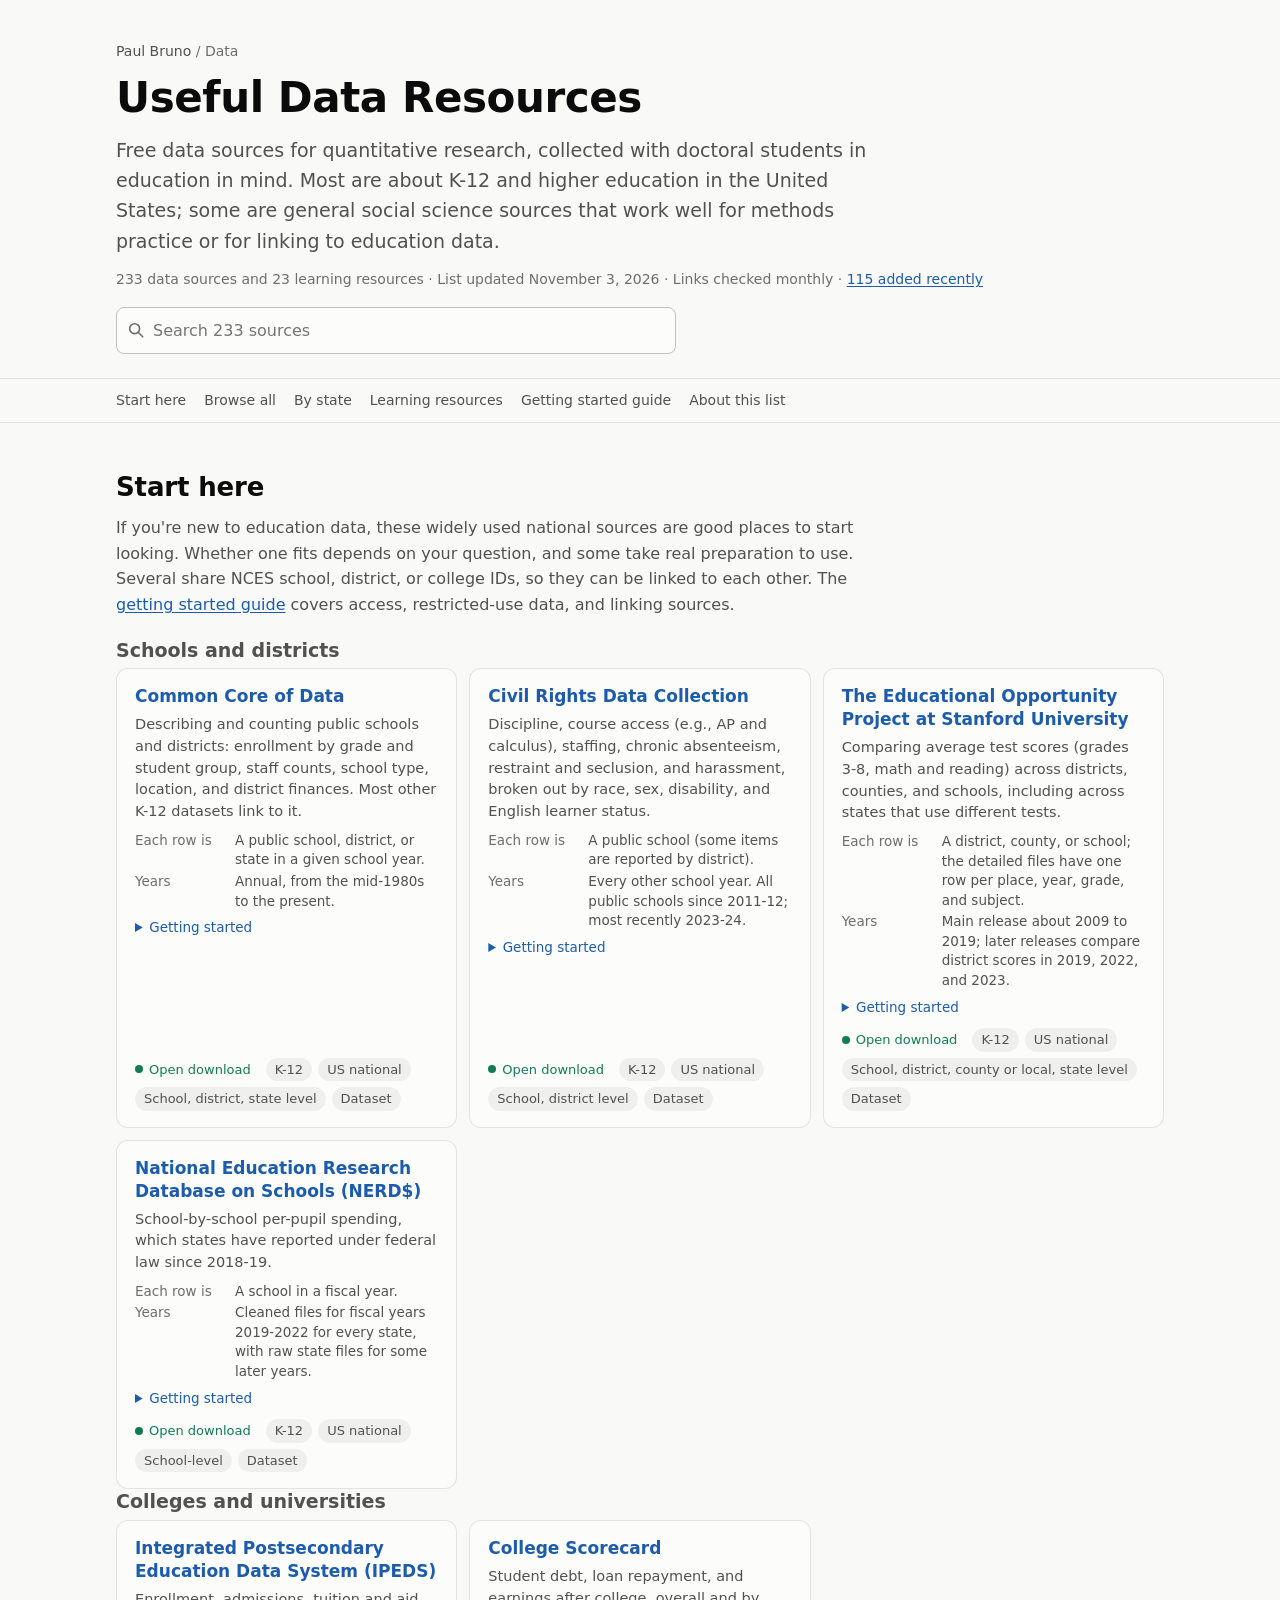
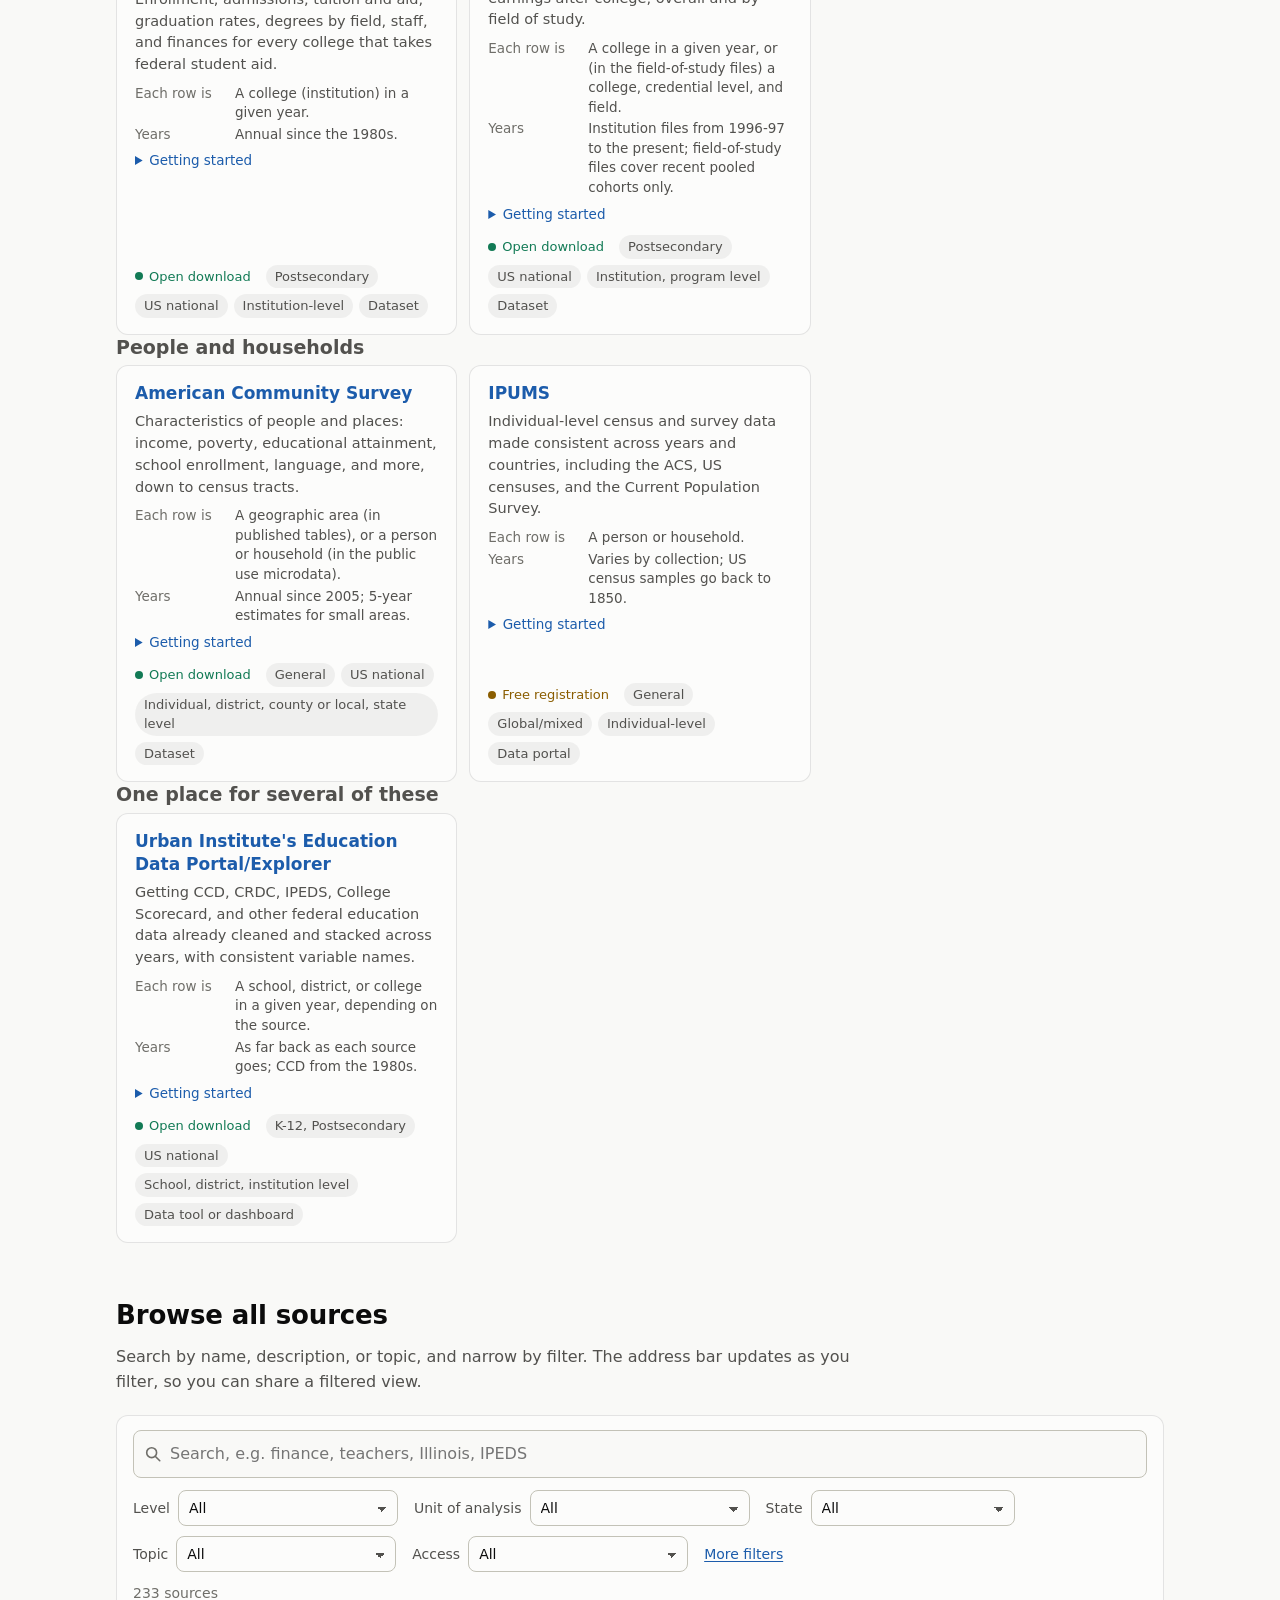
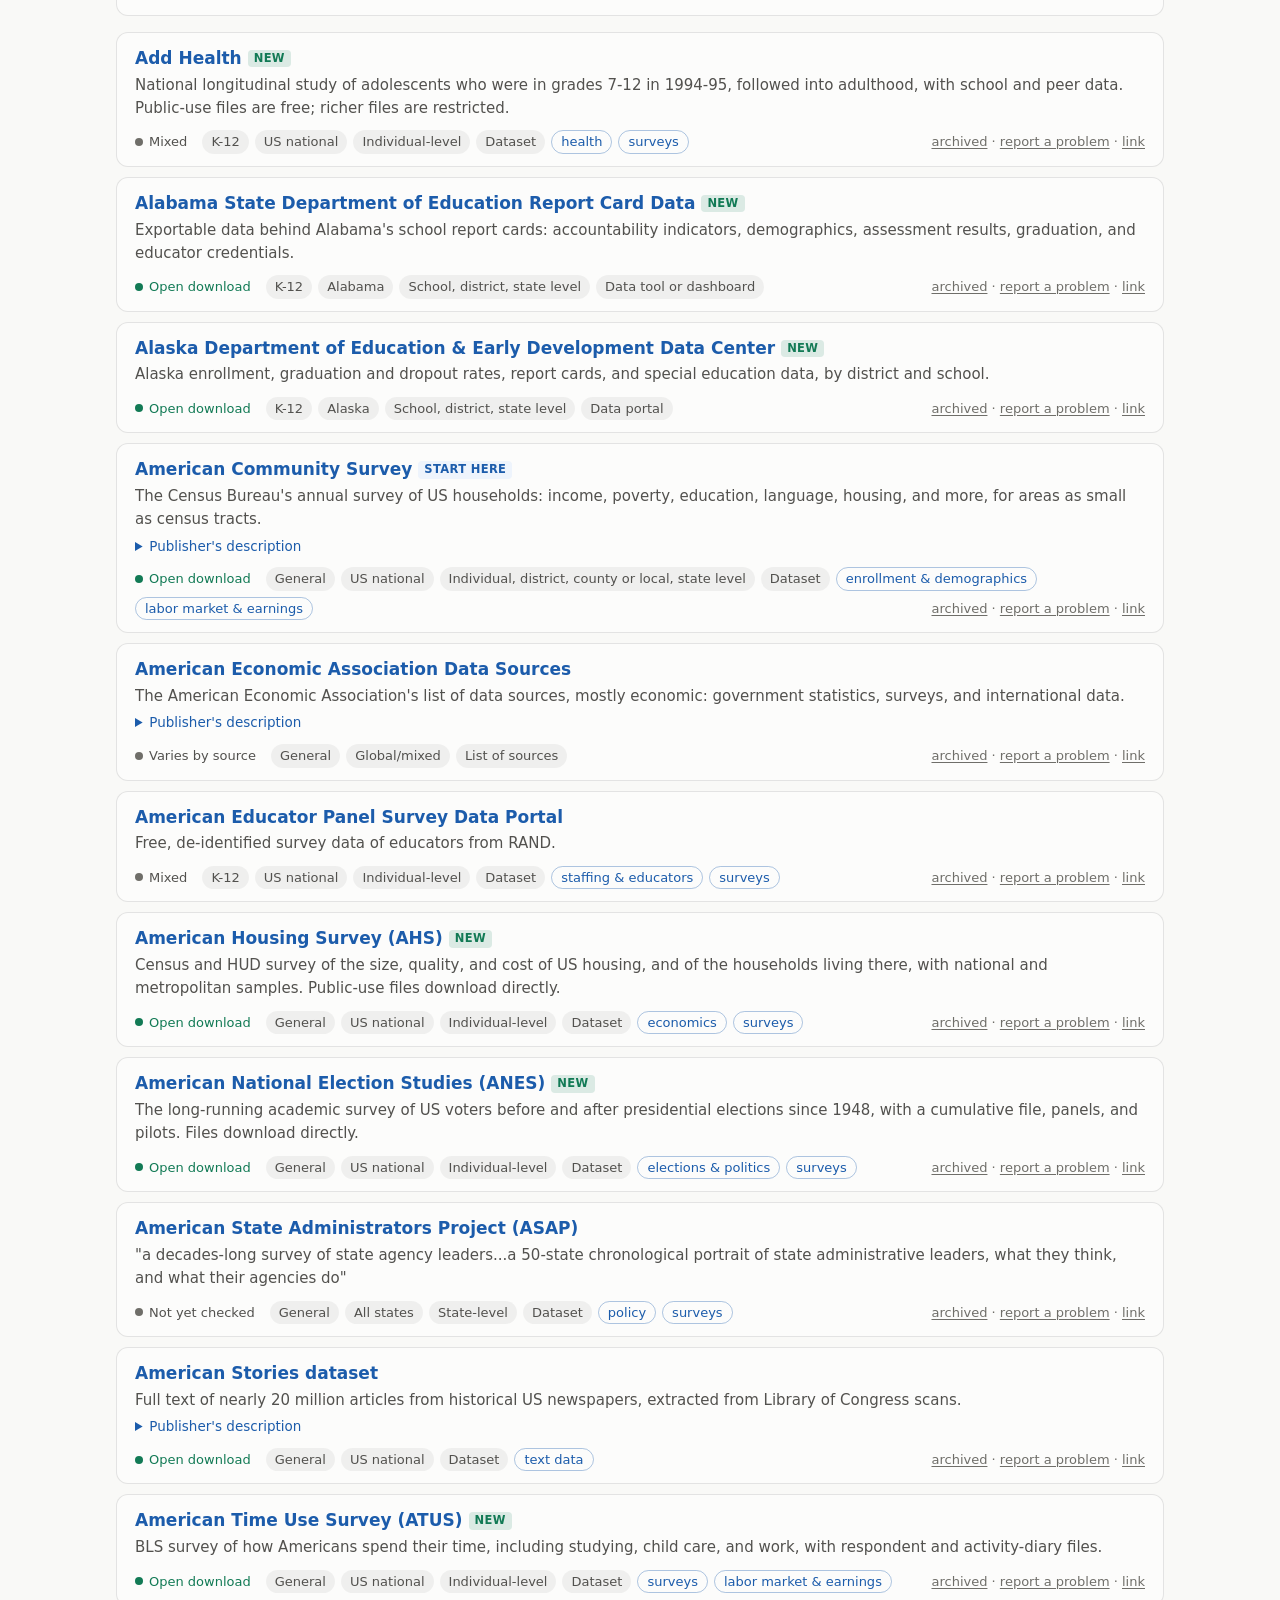
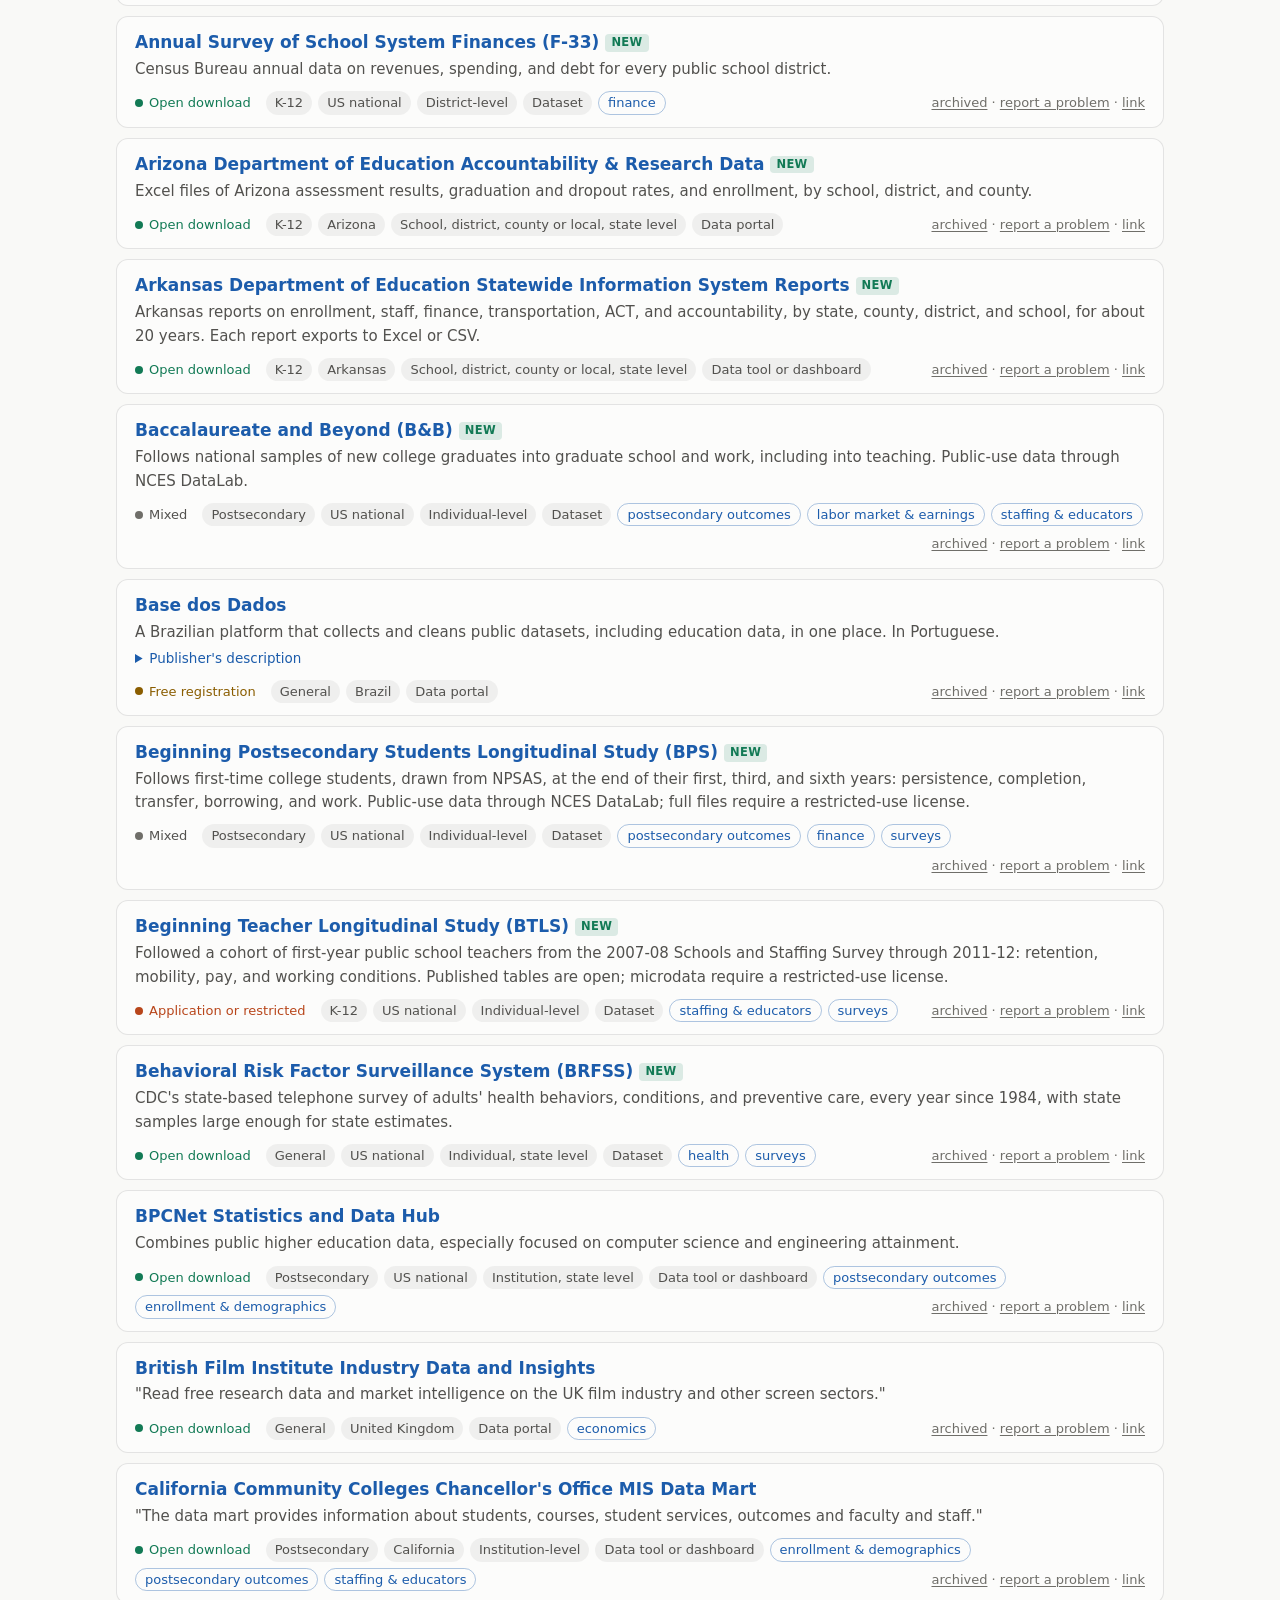
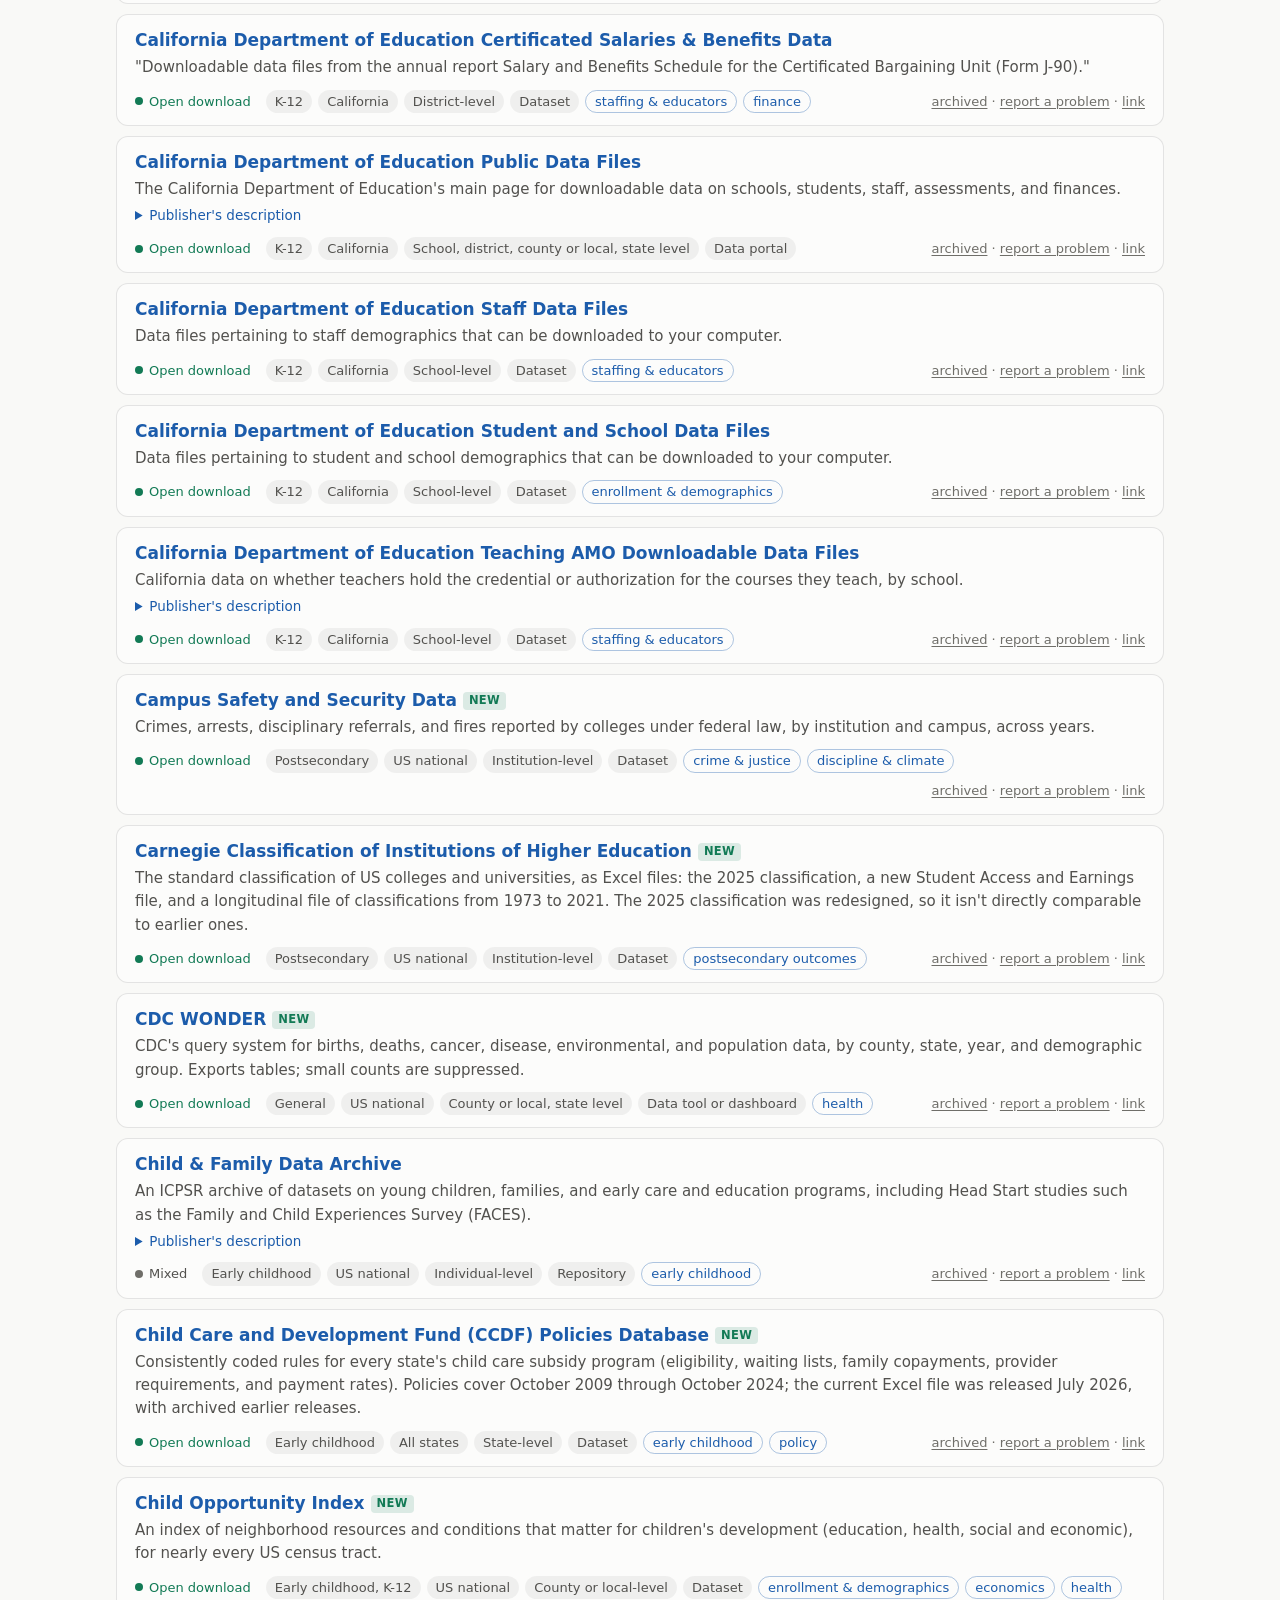
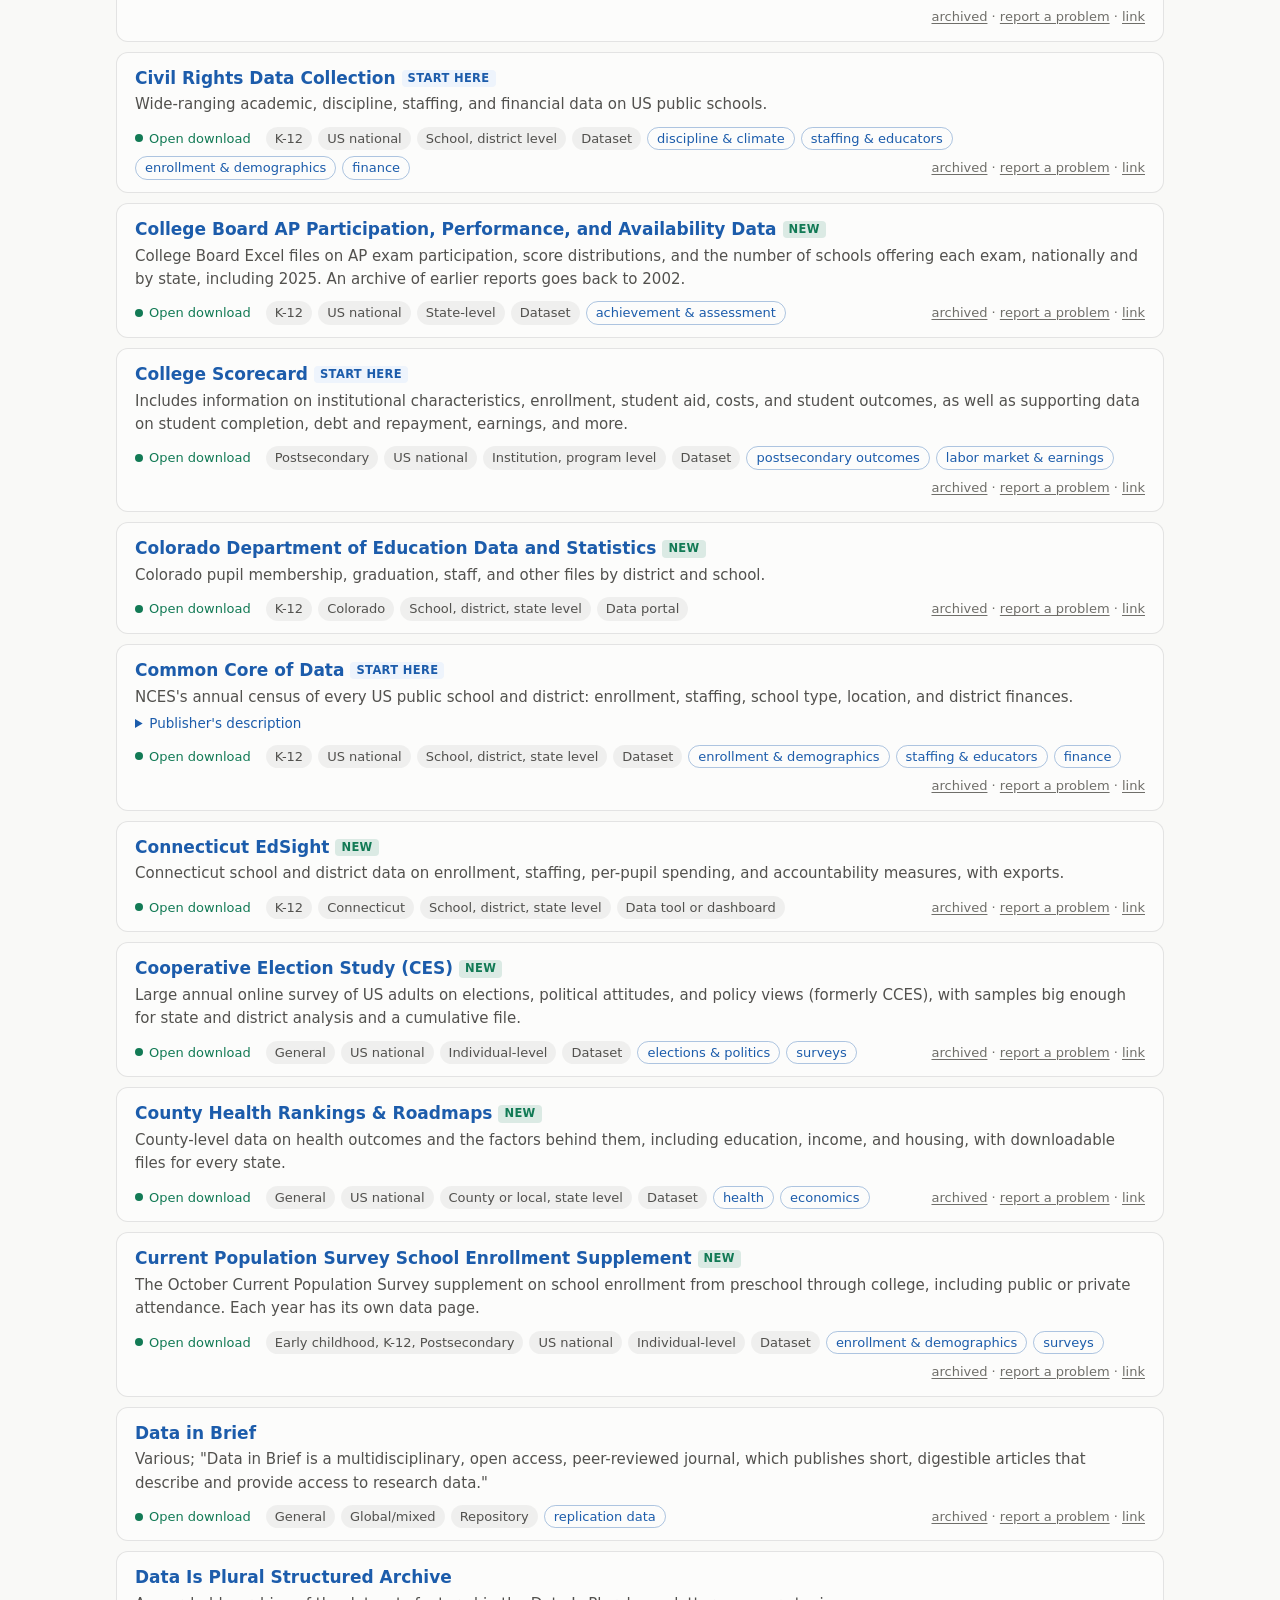
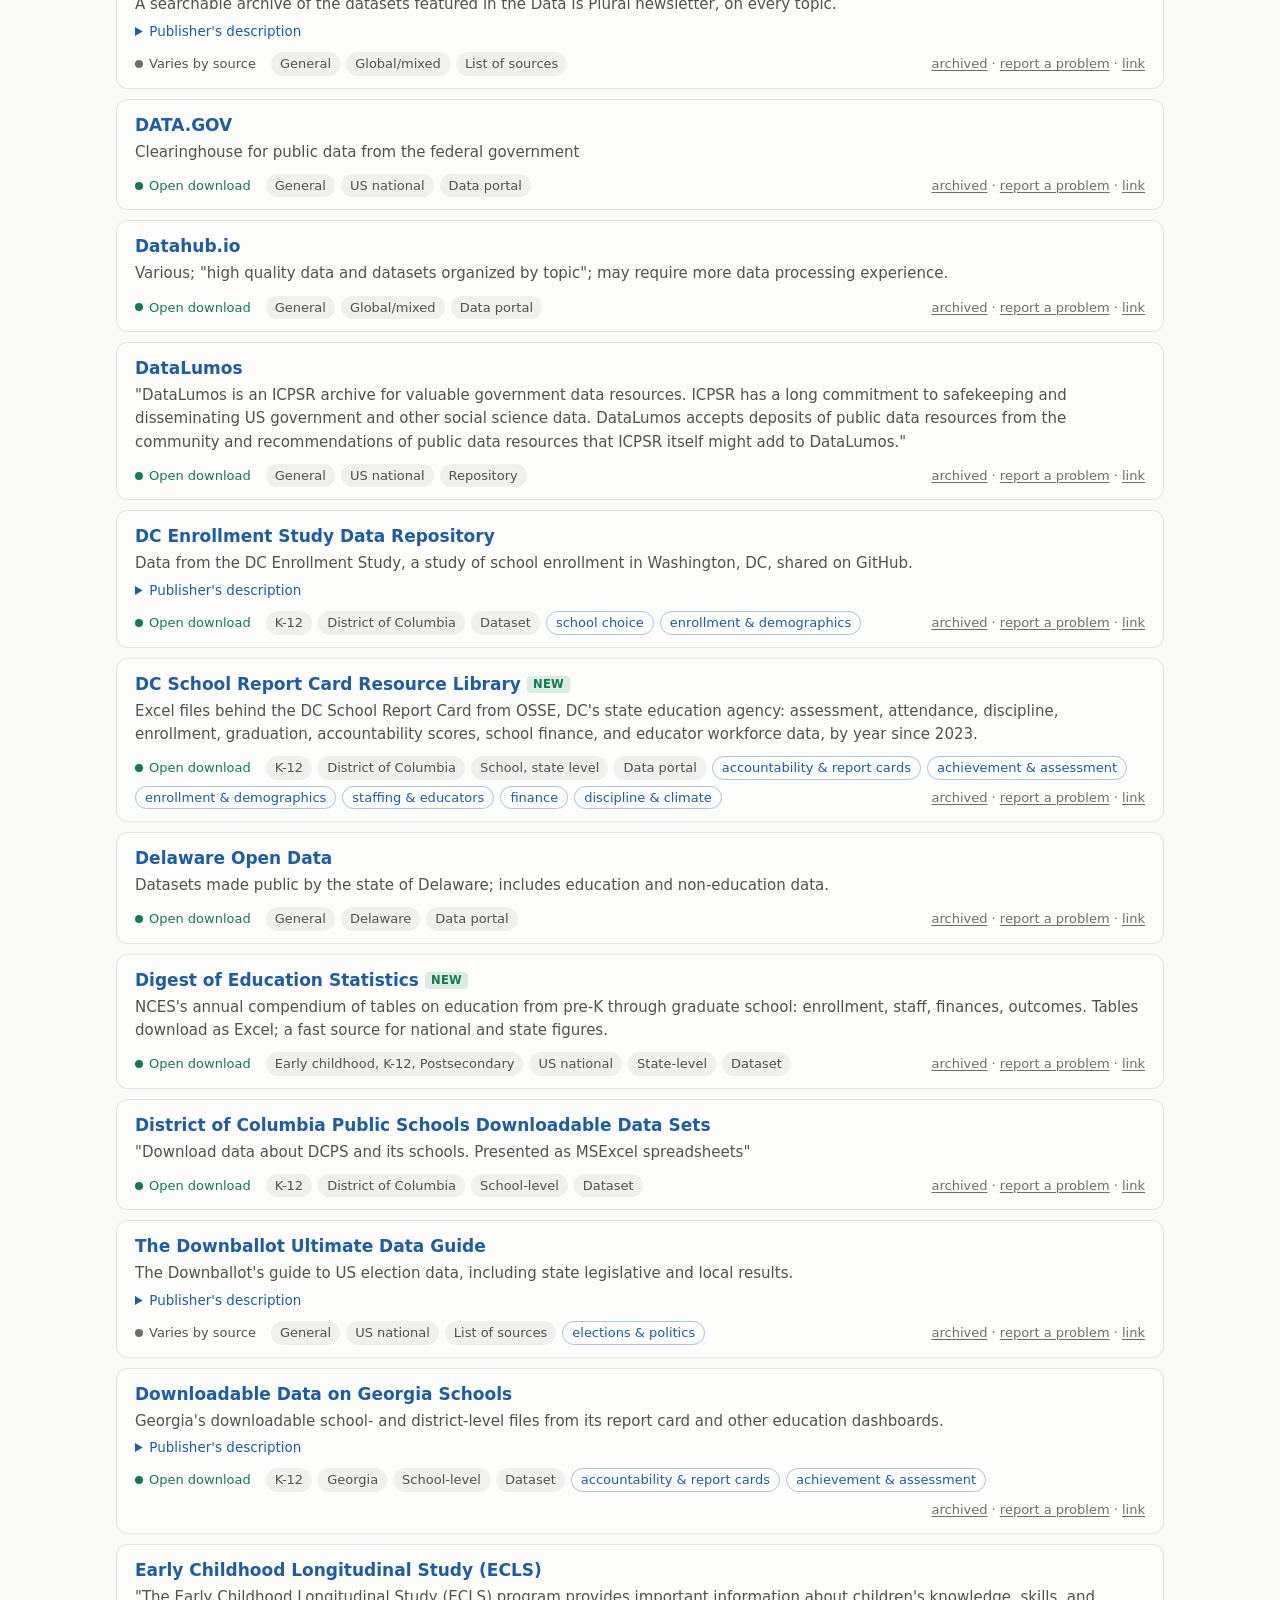
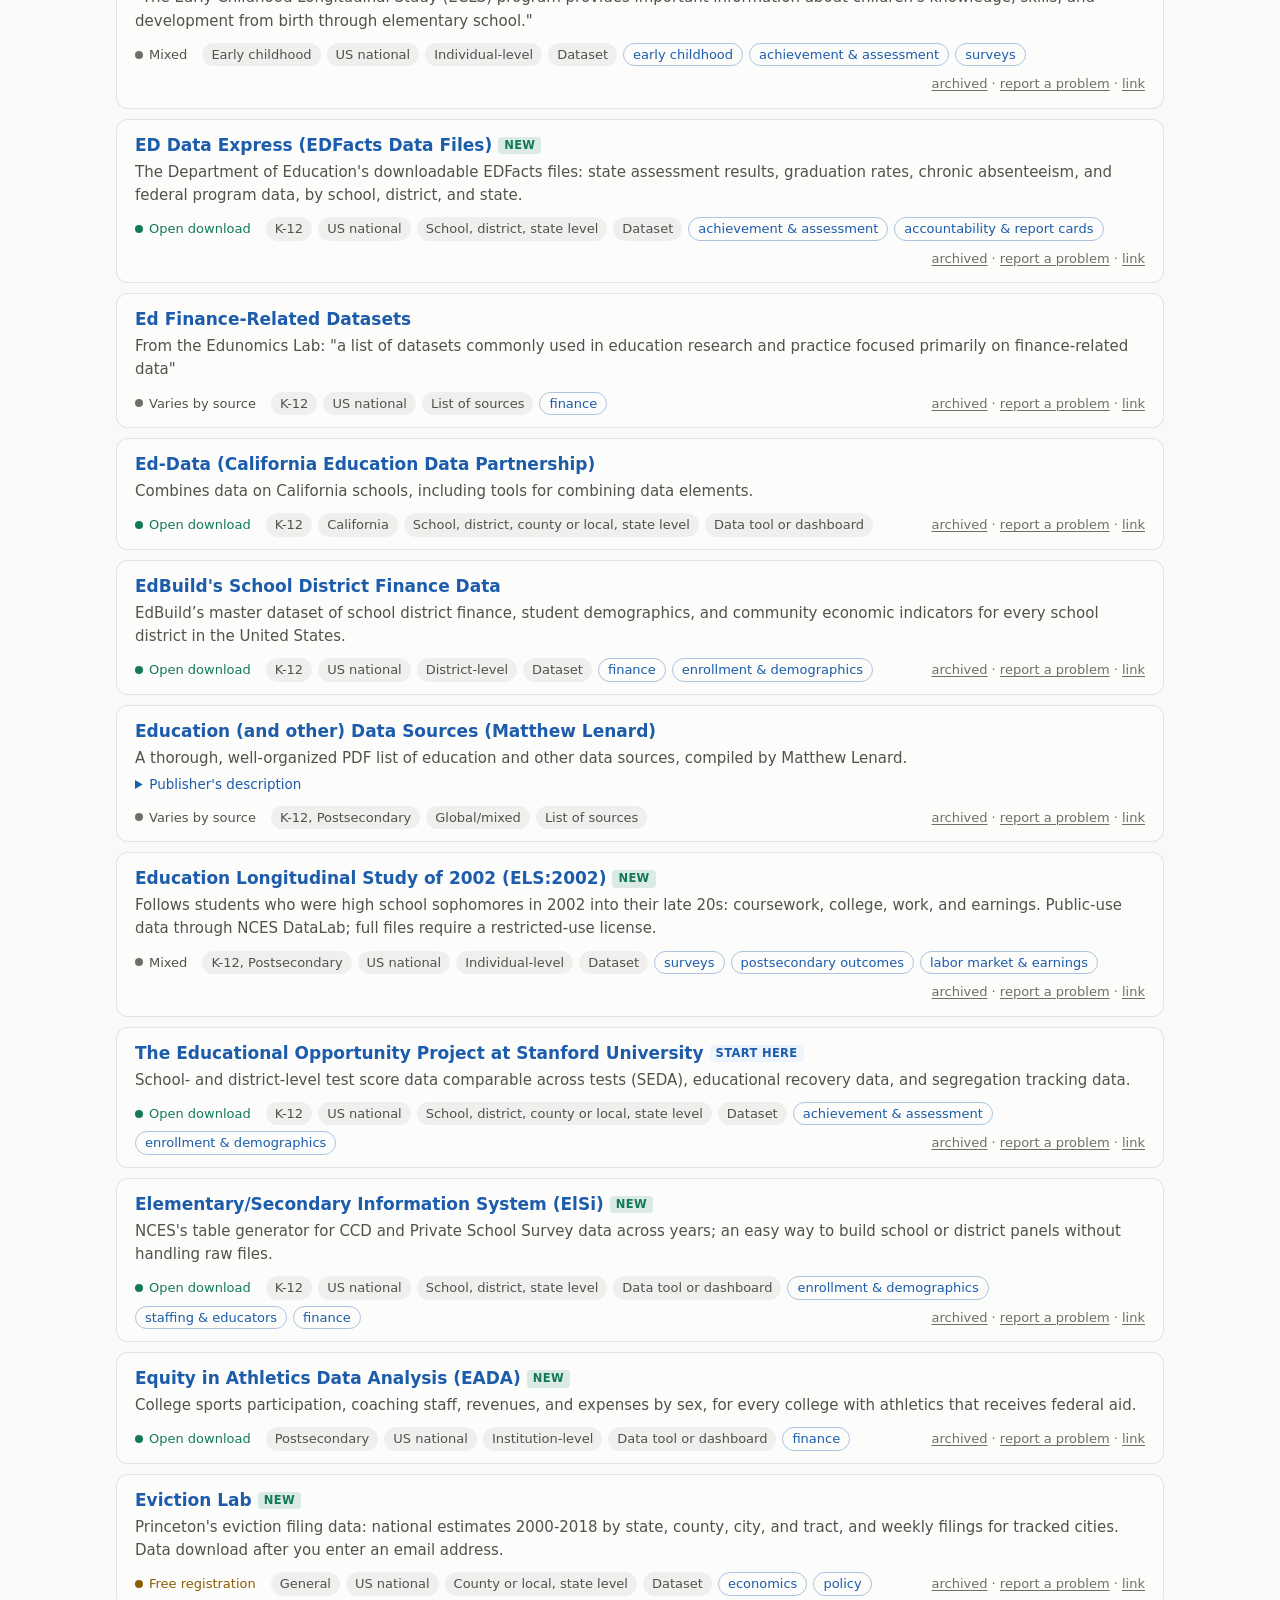
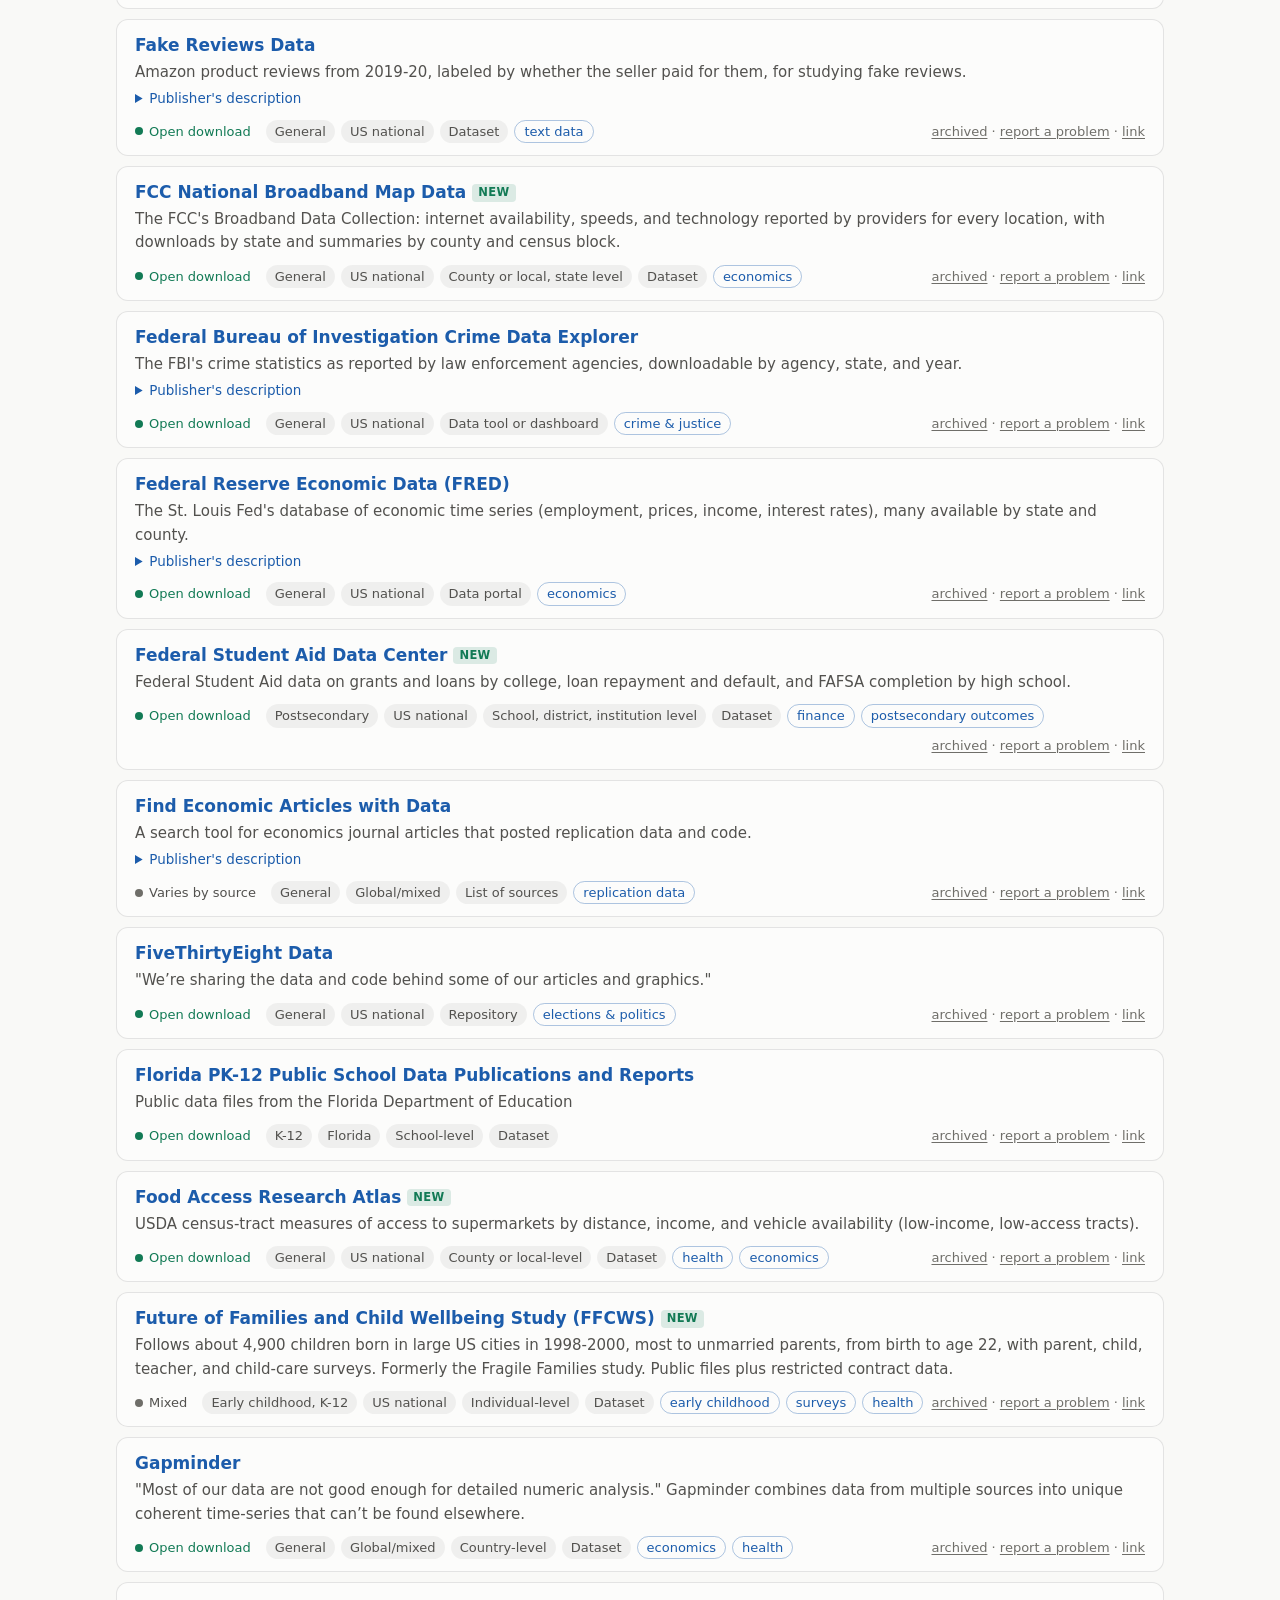
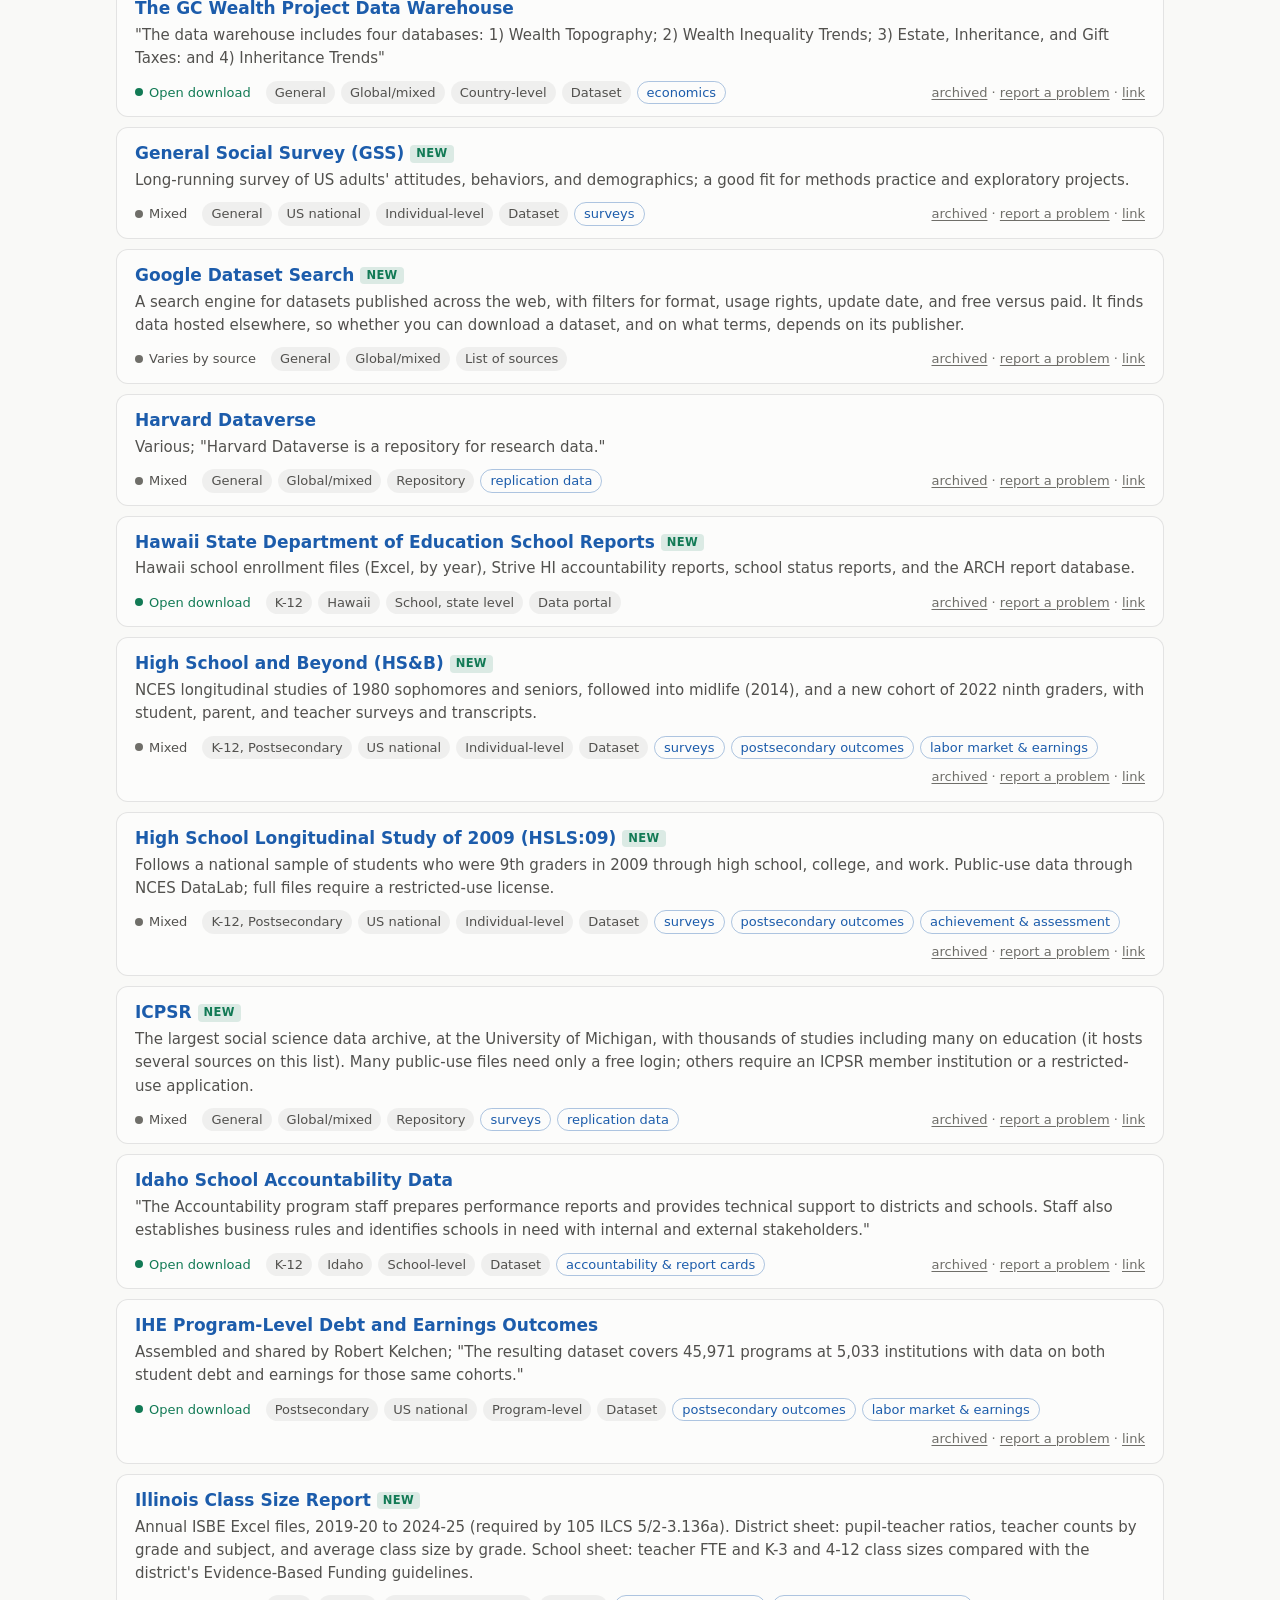
==== commit 879cecd2: "Update the list (2026-11-03)" ====
--- a/index.html
+++ b/index.html
@@ -9,11 +9,11 @@
 <meta property="og:description" content="Free data sources for quantitative research in education, searchable by level, state, topic, and access.">
 <link rel="icon" href="data:image/svg+xml,%3Csvg xmlns='http://www.w3.org/2000/svg' viewBox='0 0 16 16'%3E%3Crect width='16' height='16' rx='3' fill='%232a78d6'/%3E%3Cellipse cx='8' cy='4.5' rx='4.5' ry='1.8' fill='none' stroke='white' stroke-width='1.4'/%3E%3Cpath d='M3.5 4.5v7c0 1 2 1.8 4.5 1.8s4.5-.8 4.5-1.8v-7M3.5 8c0 1 2 1.8 4.5 1.8s4.5-.8 4.5-1.8' fill='none' stroke='white' stroke-width='1.4'/%3E%3C/svg%3E">
 <link rel="stylesheet" href="assets/style.css?v=8">
-<script src="data/resources.js?v=c7485e4d89" defer></script>
+<script src="data/resources.js?v=a350e7ee79" defer></script>
 <script src="assets/app.js?v=17" defer></script>
 <script src="assets/count.js?v=2" defer></script>
 <link rel="canonical" href="https://data.paul-bruno.com/">
-<!-- prerender:jsonld --><script type="application/ld+json">{"@context": "https://schema.org", "@type": "DataCatalog", "name": "Useful Data Resources", "url": "https://data.paul-bruno.com/", "description": "Free data sources for quantitative research in education, collected for doctoral students.", "creator": {"@type": "Person", "name": "Paul Bruno", "url": "https://www.paul-bruno.com/"}, "dateModified": "2026-11-01", "inLanguage": "en", "dataset": [{"@type": "Dataset", "name": "Add Health", "url": "https://addhealth.cpc.unc.edu/data/", "description": "National longitudinal study of adolescents who were in grades 7-12 in 1994-95, followed into adulthood, with school and peer data. Public-use files are free; richer files are restricted."}, {"@type": "Dataset", "name": "Alabama State Department of Education Report Card Data", "url": "https://reportcard.alsde.edu/SupportingData_Alsde.aspx", "description": "Exportable data behind Alabama's school report cards: accountability indicators, demographics, assessment results, graduation, and educator credentials."}, {"@type": "Dataset", "name": "Alaska Department of Education & Early Development Data Center", "url": "https://education.alaska.gov/data-center", "description": "Alaska enrollment, graduation and dropout rates, report cards, and special education data, by district and school."}, {"@type": "Dataset", "name": "American Community Survey", "url": "https://www.census.gov/programs-surveys/acs", "description": "The Census Bureau's annual survey of US households: income, poverty, education, language, housing, and more, for areas as small as census tracts."}, {"@type": "Dataset", "name": "American Economic Association Data Sources", "url": "https://www.aeaweb.org/resources/data", "description": "The American Economic Association's list of data sources, mostly economic: government statistics, surveys, and international data."}, {"@type": "Dataset", "name": "American Educator Panel Survey Data Portal", "url": "https://www.rand.org/education-employment-infrastructure/survey-panels/aep/access-data.html", "description": "Free, de-identified survey data of educators from RAND."}, {"@type": "Dataset", "name": "American Housing Survey (AHS)", "url": "https://www.census.gov/programs-surveys/ahs/data.html", "description": "Census and HUD survey of the size, quality, and cost of US housing, and of the households living there, with national and metropolitan samples. Public-use files download directly."}, {"@type": "Dataset", "name": "American National Election Studies (ANES)", "url": "https://electionstudies.org/data-center/", "description": "The long-running academic survey of US voters before and after presidential elections since 1948, with a cumulative file, panels, and pilots. Files download directly."}, {"@type": "Dataset", "name": "American State Administrators Project (ASAP)", "url": "https://asap.wisc.edu/", "description": "\"a decades-long survey of state agency leaders...a 50-state chronological portrait of state administrative leaders, what they think, and what their agencies do\""}, {"@type": "Dataset", "name": "American Stories dataset", "url": "https://huggingface.co/datasets/dell-research-harvard/AmericanStories", "description": "Full text of nearly 20 million articles from historical US newspapers, extracted from Library of Congress scans."}, {"@type": "Dataset", "name": "American Time Use Survey (ATUS)", "url": "https://www.bls.gov/tus/data.htm", "description": "BLS survey of how Americans spend their time, including studying, child care, and work, with respondent and activity-diary files."}, {"@type": "Dataset", "name": "Annual Survey of School System Finances (F-33)", "url": "https://www.census.gov/programs-surveys/school-finances.html", "description": "Census Bureau annual data on revenues, spending, and debt for every public school district."}, {"@type": "Dataset", "name": "Arizona Department of Education Accountability & Research Data", "url": "https://www.azed.gov/accountability-research/data", "description": "Excel files of Arizona assessment results, graduation and dropout rates, and enrollment, by school, district, and county."}, {"@type": "Dataset", "name": "Arkansas Department of Education Statewide Information System Reports", "url": "https://adedata.arkansas.gov/statewide/", "description": "Arkansas reports on enrollment, staff, finance, transportation, ACT, and accountability, by state, county, district, and school, for about 20 years. Each report exports to Excel or CSV."}, {"@type": "Dataset", "name": "Baccalaureate and Beyond (B&B)", "url": "https://nces.ed.gov/surveys/b&b/", "description": "Follows national samples of new college graduates into graduate school and work, including into teaching. Public-use data through NCES DataLab."}, {"@type": "Dataset", "name": "Base dos Dados", "url": "https://basedosdados.org/", "description": "A Brazilian platform that collects and cleans public datasets, including education data, in one place. In Portuguese."}, {"@type": "Dataset", "name": "Beginning Postsecondary Students Longitudinal Study (BPS)", "url": "https://nces.ed.gov/surveys/bps/", "description": "Follows first-time college students, drawn from NPSAS, at the end of their first, third, and sixth years: persistence, completion, transfer, borrowing, and work. Public-use data through NCES DataLab; full files require a restricted-use license."}, {"@type": "Dataset", "name": "Beginning Teacher Longitudinal Study (BTLS)", "url": "https://nces.ed.gov/surveys/btls/", "description": "Followed a cohort of first-year public school teachers from the 2007-08 Schools and Staffing Survey through 2011-12: retention, mobility, pay, and working conditions. Published tables are open; microdata require a restricted-use license."}, {"@type": "Dataset", "name": "Behavioral Risk Factor Surveillance System (BRFSS)", "url": "https://www.cdc.gov/brfss/annual_data/annual_data.htm", "description": "CDC's state-based telephone survey of adults' health behaviors, conditions, and preventive care, every year since 1984, with state samples large enough for state estimates."}, {"@type": "Dataset", "name": "BPCNet Statistics and Data Hub", "url": "https://cra.org/cerp/data-visualization-2/", "description": "Combines public higher education data, especially focused on computer science and engineering attainment."}, {"@type": "Dataset", "name": "British Film Institute Industry Data and Insights", "url": "https://www.bfi.org.uk/industry-data-insights", "description": "\"Read free research data and market intelligence on the UK film industry and other screen sectors.\""}, {"@type": "Dataset", "name": "California Community Colleges Chancellor's Office MIS Data Mart", "url": "https://datamart.cccco.edu/", "description": "\"The data mart provides information about students, courses, student services, outcomes and faculty and staff.\""}, {"@type": "Dataset", "name": "California Department of Education Certificated Salaries & Benefits Data", "url": "https://www.cde.ca.gov/ds/fd/cs/", "description": "\"Downloadable data files from the annual report Salary and Benefits Schedule for the Certificated Bargaining Unit (Form J-90).\""}, {"@type": "Dataset", "name": "California Department of Education Public Data Files", "url": "https://www.cde.ca.gov/ds/", "description": "The California Department of Education's main page for downloadable data on schools, students, staff, assessments, and finances."}, {"@type": "Dataset", "name": "California Department of Education Staff Data Files", "url": "https://www.cde.ca.gov/ds/ad/staff.asp", "description": "Data files pertaining to staff demographics that can be downloaded to your computer."}, {"@type": "Dataset", "name": "California Department of Education Student and School Data Files", "url": "https://www.cde.ca.gov/ds/ad/downloadabledata.asp", "description": "Data files pertaining to student and school demographics that can be downloaded to your computer."}, {"@type": "Dataset", "name": "California Department of Education Teaching AMO Downloadable Data Files", "url": "https://www.cde.ca.gov/ds/ad/filestamo.asp", "description": "California data on whether teachers hold the credential or authorization for the courses they teach, by school."}, {"@type": "Dataset", "name": "Campus Safety and Security Data", "url": "https://ope.ed.gov/campussafety/public/html/home/home.html", "description": "Crimes, arrests, disciplinary referrals, and fires reported by colleges under federal law, by institution and campus, across years."}, {"@type": "Dataset", "name": "Carnegie Classification of Institutions of Higher Education", "url": "https://carnegieclassifications.acenet.edu/carnegie-classification/resources/", "description": "The standard classification of US colleges and universities, as Excel files: the 2025 classification, a new Student Access and Earnings file, and a longitudinal file of classifications from 1973 to 2021. The 2025 classification was redesigned, so it isn't directly comparable to earlier ones."}, {"@type": "Dataset", "name": "CDC WONDER", "url": "https://wonder.cdc.gov/", "description": "CDC's query system for births, deaths, cancer, disease, environmental, and population data, by county, state, year, and demographic group. Exports tables; small counts are suppressed."}, {"@type": "Dataset", "name": "Child & Family Data Archive", "url": "https://www.icpsr.umich.edu/sites/cfdata/find-data", "description": "An ICPSR archive of datasets on young children, families, and early care and education programs, including Head Start studies such as the Family and Child Experiences Survey (FACES)."}, {"@type": "Dataset", "name": "Child Care and Development Fund (CCDF) Policies Database", "url": "https://ccdf.urban.org/full-data-files", "description": "Consistently coded rules for every state's child care subsidy program (eligibility, waiting lists, family copayments, provider requirements, and payment rates). Policies cover October 2009 through October 2024; the current Excel file was released July 2026, with archived earlier releases."}, {"@type": "Dataset", "name": "Child Opportunity Index", "url": "https://www.diversitydatakids.org/child-opportunity-index", "description": "An index of neighborhood resources and conditions that matter for children's development (education, health, social and economic), for nearly every US census tract."}, {"@type": "Dataset", "name": "Civil Rights Data Collection", "url": "https://ocrdata.ed.gov/", "description": "Wide-ranging academic, discipline, staffing, and financial data on US public schools."}, {"@type": "Dataset", "name": "College Board AP Participation, Performance, and Availability Data", "url": "https://apcentral.collegeboard.org/about-ap/ap-data-research", "description": "College Board Excel files on AP exam participation, score distributions, and the number of schools offering each exam, nationally and by state, including 2025. An archive of earlier reports goes back to 2002."}, {"@type": "Dataset", "name": "College Scorecard", "url": "https://collegescorecard.ed.gov/data/", "description": "Includes information on institutional characteristics, enrollment, student aid, costs, and student outcomes, as well as supporting data on student completion, debt and repayment, earnings, and more."}, {"@type": "Dataset", "name": "Colorado Department of Education Data and Statistics", "url": "https://ed.cde.state.co.us/cdereval", "description": "Colorado pupil membership, graduation, staff, and other files by district and school."}, {"@type": "Dataset", "name": "Common Core of Data", "url": "https://nces.ed.gov/ccd/ccddata.asp", "description": "NCES's annual census of every US public school and district: enrollment, staffing, school type, location, and district finances."}, {"@type": "Dataset", "name": "Connecticut EdSight", "url": "https://public-edsight.ct.gov/", "description": "Connecticut school and district data on enrollment, staffing, per-pupil spending, and accountability measures, with exports."}, {"@type": "Dataset", "name": "Cooperative Election Study (CES)", "url": "https://tischcollege.tufts.edu/research-faculty/research-centers/cooperative-election-study/data-downloads", "description": "Large annual online survey of US adults on elections, political attitudes, and policy views (formerly CCES), with samples big enough for state and district analysis and a cumulative file."}, {"@type": "Dataset", "name": "County Health Rankings & Roadmaps", "url": "https://www.countyhealthrankings.org/", "description": "County-level data on health outcomes and the factors behind them, including education, income, and housing, with downloadable files for every state."}, {"@type": "Dataset", "name": "Current Population Survey School Enrollment Supplement", "url": "https://www.census.gov/data/datasets/2024/demo/cps/cps-school-enrollment.html", "description": "The October Current Population Survey supplement on school enrollment from preschool through college, including public or private attendance. Each year has its own data page."}, {"@type": "Dataset", "name": "Data in Brief", "url": "https://www.sciencedirect.com/journal/data-in-brief", "description": "Various; \"Data in Brief is a multidisciplinary, open access, peer-reviewed journal, which publishes short, digestible articles that describe and provide access to research data.\""}, {"@type": "Dataset", "name": "Data Is Plural Structured Archive", "url": "https://docs.google.com/spreadsheets/d/1wZhPLMCHKJvwOkP4juclhjFgqIY8fQFMemwKL2c64vk/edit#gid=0", "description": "A searchable archive of the datasets featured in the Data Is Plural newsletter, on every topic."}, {"@type": "Dataset", "name": "DATA.GOV", "url": "https://www.data.gov/", "description": "Clearinghouse for public data from the federal government"}, {"@type": "Dataset", "name": "Datahub.io", "url": "https://datahub.io/collections", "description": "Various; \"high quality data and datasets organized by topic\"; may require more data processing experience."}, {"@type": "Dataset", "name": "DataLumos", "url": "https://www.datalumos.org/datalumos/", "description": "\"DataLumos is an ICPSR archive for valuable government data resources. ICPSR has a long commitment to safekeeping and disseminating US government and other social science data. DataLumos accepts deposits of public data resources from the community and recommendations of public data resources that ICPSR itself might add to DataLumos.\""}, {"@type": "Dataset", "name": "DC Enrollment Study Data Repository", "url": "https://github.com/betsyjwolf/DC-Enrollment-Study", "description": "Data from the DC Enrollment Study, a study of school enrollment in Washington, DC, shared on GitHub."}, {"@type": "Dataset", "name": "DC School Report Card Resource Library", "url": "https://osse.dc.gov/page/dc-school-report-card-resource-library", "description": "Excel files behind the DC School Report Card from OSSE, DC's state education agency: assessment, attendance, discipline, enrollment, graduation, accountability scores, school finance, and educator workforce data, by year since 2023."}, {"@type": "Dataset", "name": "Delaware Open Data", "url": "https://data.delaware.gov/browse", "description": "Datasets made public by the state of Delaware; includes education and non-education data."}, {"@type": "Dataset", "name": "Digest of Education Statistics", "url": "https://nces.ed.gov/programs/digest/", "description": "NCES's annual compendium of tables on education from pre-K through graduate school: enrollment, staff, finances, outcomes. Tables download as Excel; a fast source for national and state figures."}, {"@type": "Dataset", "name": "District of Columbia Public Schools Downloadable Data Sets", "url": "https://dcps.dc.gov/service/dcps-downloadable-data-sets", "description": "\"Download data about DCPS and its schools. Presented as MSExcel spreadsheets\""}, {"@type": "Dataset", "name": "The Downballot Ultimate Data Guide", "url": "https://www.the-downballot.com/p/data", "description": "The Downballot's guide to US election data, including state legislative and local results."}, {"@type": "Dataset", "name": "Downloadable Data on Georgia Schools", "url": "https://gosa.georgia.gov/dashboards-data-report-card/downloadable-data", "description": "Georgia's downloadable school- and district-level files from its report card and other education dashboards."}, {"@type": "Dataset", "name": "Early Childhood Longitudinal Study (ECLS)", "url": "https://nces.ed.gov/ecls/index.asp", "description": "\"The Early Childhood Longitudinal Study (ECLS) program provides important information about children's knowledge, skills, and development from birth through elementary school.\""}, {"@type": "Dataset", "name": "ED Data Express (EDFacts Data Files)", "url": "https://eddataexpress.ed.gov/download/data-library", "description": "The Department of Education's downloadable EDFacts files: state assessment results, graduation rates, chronic absenteeism, and federal program data, by school, district, and state."}, {"@type": "Dataset", "name": "Ed Finance-Related Datasets", "url": "https://edunomicslab.org/ed-finance-related-datasets/", "description": "From the Edunomics Lab: \"a list of datasets commonly used in education research and practice focused primarily on finance-related data\""}, {"@type": "Dataset", "name": "Ed-Data (California Education Data Partnership)", "url": "https://www.ed-data.org/", "description": "Combines data on California schools, including tools for combining data elements."}, {"@type": "Dataset", "name": "EdBuild's School District Finance Data", "url": "http://data.edbuild.org/", "description": "EdBuild’s master dataset of school district finance, student demographics, and community economic indicators for every school district in the United States."}, {"@type": "Dataset", "name": "Education (and other) Data Sources (Matthew Lenard)", "url": "https://www.dropbox.com/scl/fi/jv47vqkmou828obwznbml/data_sources.pdf?rlkey=2fghdppn34y2t37dul4jeoil7&dl=0", "description": "A thorough, well-organized PDF list of education and other data sources, compiled by Matthew Lenard."}, {"@type": "Dataset", "name": "Education Longitudinal Study of 2002 (ELS:2002)", "url": "https://nces.ed.gov/surveys/els2002/", "description": "Follows students who were high school sophomores in 2002 into their late 20s: coursework, college, work, and earnings. Public-use data through NCES DataLab; full files require a restricted-use license."}, {"@type": "Dataset", "name": "The Educational Opportunity Project at Stanford University", "url": "https://edopportunity.org/", "description": "School- and district-level test score data comparable across tests (SEDA), educational recovery data, and segregation tracking data."}, {"@type": "Dataset", "name": "Elementary/Secondary Information System (ElSi)", "url": "https://nces.ed.gov/ccd/elsi/", "description": "NCES's table generator for CCD and Private School Survey data across years; an easy way to build school or district panels without handling raw files."}, {"@type": "Dataset", "name": "Equity in Athletics Data Analysis (EADA)", "url": "https://ope.ed.gov/athletics/", "description": "College sports participation, coaching staff, revenues, and expenses by sex, for every college with athletics that receives federal aid."}, {"@type": "Dataset", "name": "Eviction Lab", "url": "https://evictionlab.org/get-the-data/", "description": "Princeton's eviction filing data: national estimates 2000-2018 by state, county, city, and tract, and weekly filings for tracked cities. Data download after you enter an email address."}, {"@type": "Dataset", "name": "Fake Reviews Data", "url": "https://github.com/bretthollenbeck/fake-reviews-data", "description": "Amazon product reviews from 2019-20, labeled by whether the seller paid for them, for studying fake reviews."}, {"@type": "Dataset", "name": "FCC National Broadband Map Data", "url": "https://broadbandmap.fcc.gov/data-download", "description": "The FCC's Broadband Data Collection: internet availability, speeds, and technology reported by providers for every location, with downloads by state and summaries by county and census block."}, {"@type": "Dataset", "name": "Federal Bureau of Investigation Crime Data Explorer", "url": "https://cde.ucr.cjis.gov/LATEST/webapp/#/pages/home", "description": "The FBI's crime statistics as reported by law enforcement agencies, downloadable by agency, state, and year."}, {"@type": "Dataset", "name": "Federal Reserve Economic Data (FRED)", "url": "https://fred.stlouisfed.org/", "description": "The St. Louis Fed's database of economic time series (employment, prices, income, interest rates), many available by state and county."}, {"@type": "Dataset", "name": "Federal Student Aid Data Center", "url": "https://studentaid.gov/data-center", "description": "Federal Student Aid data on grants and loans by college, loan repayment and default, and FAFSA completion by high school."}, {"@type": "Dataset", "name": "Find Economic Articles with Data", "url": "https://ejd.econ.mathematik.uni-ulm.de/", "description": "A search tool for economics journal articles that posted replication data and code."}, {"@type": "Dataset", "name": "FiveThirtyEight Data", "url": "https://data.fivethirtyeight.com/", "description": "\"We’re sharing the data and code behind some of our articles and graphics.\""}, {"@type": "Dataset", "name": "Florida PK-12 Public School Data Publications and Reports", "url": "https://www.fldoe.org/accountability/data-sys/edu-info-accountability-services/pk-12-public-school-data-pubs-reports/", "description": "Public data files from the Florida Department of Education"}, {"@type": "Dataset", "name": "Food Access Research Atlas", "url": "https://ers.usda.gov/data-products/food-access-research-atlas/download-the-data", "description": "USDA census-tract measures of access to supermarkets by distance, income, and vehicle availability (low-income, low-access tracts)."}, {"@type": "Dataset", "name": "Future of Families and Child Wellbeing Study (FFCWS)", "url": "https://ffcws.princeton.edu/", "description": "Follows about 4,900 children born in large US cities in 1998-2000, most to unmarried parents, from birth to age 22, with parent, child, teacher, and child-care surveys. Formerly the Fragile Families study. Public files plus restricted contract data."}, {"@type": "Dataset", "name": "Gapminder", "url": "https://www.gapminder.org/data/", "description": "\"Most of our data are not good enough for detailed numeric analysis.\" Gapminder combines data from multiple sources into unique coherent time-series that can’t be found elsewhere."}, {"@type": "Dataset", "name": "The GC Wealth Project Data Warehouse", "url": "https://wealthproject.gc.cuny.edu/data/data_and_documentation/", "description": "\"The data warehouse includes four databases: 1) Wealth Topography; 2) Wealth Inequality Trends; 3) Estate, Inheritance, and Gift Taxes: and 4) Inheritance Trends\""}, {"@type": "Dataset", "name": "General Social Survey (GSS)", "url": "https://gss.norc.org/get-the-data.html", "description": "Long-running survey of US adults' attitudes, behaviors, and demographics; a good fit for methods practice and exploratory projects."}, {"@type": "Dataset", "name": "Google Dataset Search", "url": "https://datasetsearch.research.google.com/", "description": "A search engine for datasets published across the web, with filters for format, usage rights, update date, and free versus paid. It finds data hosted elsewhere, so whether you can download a dataset, and on what terms, depends on its publisher."}, {"@type": "Dataset", "name": "Harvard Dataverse", "url": "https://dataverse.harvard.edu/", "description": "Various; \"Harvard Dataverse is a repository for research data.\""}, {"@type": "Dataset", "name": "Hawaii State Department of Education School Reports", "url": "https://hawaiipublicschools.org/data-reports/school-reports/", "description": "Hawaii school enrollment files (Excel, by year), Strive HI accountability reports, school status reports, and the ARCH report database."}, {"@type": "Dataset", "name": "High School and Beyond (HS&B)", "url": "https://nces.ed.gov/surveys/hsb/", "description": "NCES longitudinal studies of 1980 sophomores and seniors, followed into midlife (2014), and a new cohort of 2022 ninth graders, with student, parent, and teacher surveys and transcripts."}, {"@type": "Dataset", "name": "High School Longitudinal Study of 2009 (HSLS:09)", "url": "https://nces.ed.gov/surveys/hsls09/", "description": "Follows a national sample of students who were 9th graders in 2009 through high school, college, and work. Public-use data through NCES DataLab; full files require a restricted-use license."}, {"@type": "Dataset", "name": "ICPSR", "url": "https://www.icpsr.umich.edu/", "description": "The largest social science data archive, at the University of Michigan, with thousands of studies including many on education (it hosts several sources on this list). Many public-use files need only a free login; others require an ICPSR member institution or a restricted-use application."}, {"@type": "Dataset", "name": "Idaho School Accountability Data", "url": "https://www.idahoreportcard.org/datafiles", "description": "\"The Accountability program staff prepares performance reports and provides technical support to districts and schools. Staff also establishes business rules and identifies schools in need with internal and external stakeholders.\""}, {"@type": "Dataset", "name": "IHE Program-Level Debt and Earnings Outcomes", "url": "https://robertkelchen.com/2023/01/19/sharing-a-dataset-of-program-level-debt-and-earnings-outcomes/", "description": "Assembled and shared by Robert Kelchen; \"The resulting dataset covers 45,971 programs at 5,033 institutions with data on both student debt and earnings for those same cohorts.\""}, {"@type": "Dataset", "name": "Illinois Educator Pipeline Data", "url": "https://www.isbe.net/Pages/Data.aspx", "description": "\"Explore ISBE's data collections and analysis addressing the teacher shortage and teacher pipeline in Illinois.​\""}, {"@type": "Dataset", "name": "Illinois Educator Supply and Demand Data", "url": "https://www.isbe.net/Pages/EdSupplyDemand.aspx", "description": "Illinois State Board of Education data on the supply of and demand for teachers and other staff, by field and region."}, {"@type": "Dataset", "name": "Illinois School Discipline Data", "url": "https://www.isbe.net/Pages/Expulsions-Suspensions-and-Truants-by-District.aspx", "description": "Suspension, expulsion, and truancy counts for Illinois districts, from the Illinois State Board of Education."}, {"@type": "Dataset", "name": "Illinois State Board of Education Report Card Data Library", "url": "https://www.isbe.net/Pages/Illinois-State-Report-Card-Data.aspx", "description": "Illinois report card data files for every school and district: enrollment, demographics, assessment results, graduation, and staffing."}, {"@type": "Dataset", "name": "Income Distributions and Dynamics in America: Data Center", "url": "https://www.minneapolisfed.org/institute/income-distributions-and-dynamics-in-america/data-center", "description": "The Income Distributions and Dynamics in America project seeks to foster new research and analysis on income disparities by providing statistics on income percentiles, shares, growth rates, persistence, and more for many U.S. demographic groups at national and state levels."}, {"@type": "Dataset", "name": "Indiana Department of Education Data center & Reports", "url": "https://www.in.gov/doe/it/data-center-and-reports/", "description": "\"This site provides information about performance and progress of Indiana schools. \""}, {"@type": "Dataset", "name": "Integrated Postsecondary Education Data System (IPEDS)", "url": "https://nces.ed.gov/ipeds/use-the-data", "description": "Data on institutions of higher education in the United States, including enrollment, financial aid, degree completion, etc."}, {"@type": "Dataset", "name": "International Computer and Information Literacy Study (ICILS)", "url": "https://www.iea.nl/data-tools/repository/icils", "description": "International study of eighth graders' computer and information literacy and computational thinking, with student, teacher, and school questionnaires."}, {"@type": "Dataset", "name": "Iowa Department of Education Statistics", "url": "https://educate.iowa.gov/pk-12/data/education-statistics", "description": "Excel files on Iowa enrollment, staff and teacher salaries, free and reduced-price meals, and English learners."}, {"@type": "Dataset", "name": "IPPSR Correlates of State Policy", "url": "http://ippsr.msu.edu/public-policy/correlates-state-policy", "description": "The Correlates of State Policy Project includes more than 900 variables, with observations across the 50 U.S. states and across time (1900–2016, approximately). These variables represent policy outputs or political, social, or economic factors that may influence policy differences."}, {"@type": "Dataset", "name": "IPUMS", "url": "https://ipums.org/", "description": "Census and survey microdata from the US and around the world, made consistent across years; free extracts after registration."}, {"@type": "Dataset", "name": "Kaggle Datasets", "url": "https://www.kaggle.com/datasets", "description": "A large collection of user-uploaded datasets. Quality and documentation vary widely, so check where each dataset came from."}, {"@type": "Dataset", "name": "Kansas State Department of Education Data Central", "url": "https://datacentral.ksde.gov/", "description": "Kansas report cards, demographics, assessment results, and school finance reports, by district and building."}, {"@type": "Dataset", "name": "Kentucky School Personnel Information", "url": "https://www.education.ky.gov/districts/FinRept/Pages/School%20District%20Personnel%20Information.aspx", "description": "\"Here you can find information on school district staffing, certified and classified salaries and job descriptions."}, {"@type": "Dataset", "name": "Kentucky School Report Card Datasets", "url": "https://reportcard.kyschools.us/data-download?pid=c340f7d5-efbd-5fb8-cab8-3a128835f84c", "description": "Downloadable datasets associated with school report cards."}, {"@type": "Dataset", "name": "KIDS COUNT Data Center", "url": "https://datacenter.aecf.org/", "description": "Annie E. Casey Foundation data on child well-being (poverty, health, education, and family) by state, county, and city, compiled from many sources."}, {"@type": "Dataset", "name": "Law Enforcement Management and Administrative Statistics (LEMAS)", "url": "https://bjs.ojp.gov/data-collection/law-enforcement-management-and-administrative-statistics-lemas", "description": "A Bureau of Justice Statistics survey of US law enforcement agencies: staffing, budgets, pay, training, and policies."}, {"@type": "Dataset", "name": "LEHD Origin-Destination Employment Statistics (LODES)", "url": "https://lehd.ces.census.gov/data/", "description": "Census Bureau counts of jobs by where workers live and where they work, by census block, with worker age, earnings, and industry. The basis of OnTheMap."}, {"@type": "Dataset", "name": "Louisiana Department of Education Data and Reports", "url": "https://doe.louisiana.gov/data-and-reports", "description": "Louisiana files on enrollment, assessments, accountability, and finance, by school and system."}, {"@type": "Dataset", "name": "Maine Department of Education Data Warehouse", "url": "https://www.maine.gov/doe/data-reporting/warehouse", "description": "Maine data on students, staff (including FTE and salary by position), and schools, filterable by school, district, and county."}, {"@type": "Dataset", "name": "Maryland School Public Use Data for Download", "url": "https://reportcard.msde.maryland.gov/Graphs/#/DataDownloads//3/17/6/17/6/2024", "description": "Maryland State Department of Education report card data files for schools and districts."}, {"@type": "Dataset", "name": "Massachusetts Department of Elementary and Secondary Education Data Reports", "url": "https://profiles.doe.mass.edu/statereport/", "description": "Massachusetts reports on enrollment, staffing, assessment, and finance for the state, districts, and schools; most can be exported."}, {"@type": "Dataset", "name": "Measures of Effective Teaching Longitudinal Database", "url": "https://www.icpsr.umich.edu/sites/icpsr/posts/shared/measures-of-effective-teaching-met-longitudinal-database", "description": "\"This site enables users to apply for access to quantitative data and classroom videos created by the Measures of Effective Teaching (MET) project, funded by the Bill & Melinda Gates Foundation. Use of the MET Longitudinal Database is offered to approved researchers via a remote access system.\""}, {"@type": "Dataset", "name": "Michigan Education Data Center (MEDC)", "url": "https://medc.miedresearch.org/", "description": "\"The Michigan Education Data Center (MEDC) is a secure data clearinghouse that helps researchers use Michigan’s education data to answer critical questions that improve outcomes for students.\""}, {"@type": "Dataset", "name": "Minnesota Department of Education Data Reports and Analytics", "url": "https://education.mn.gov/mde/data/", "description": "Minnesota Department of Education reports and downloadable files on students, schools, assessments, and staff."}, {"@type": "Dataset", "name": "Minnesota Professional Educator and Licensing Data", "url": "https://mn.gov/pelsb/board/data/", "description": "Minnesota data on licensed educators by license type, tier, district, and region."}, {"@type": "Dataset", "name": "Mississippi Department of Education Public Reporting", "url": "https://mdek12.org/publicreporting/", "description": "Mississippi reports and files on demographics, enrollment, finances, graduation, and dropout. The state report card site (msrc.mdek12.org) also offers a full-dataset download."}, {"@type": "Dataset", "name": "Missouri DESE School Data", "url": "https://dese.mo.gov/school-data", "description": "Missouri's school data hub: Excel files on teachers (salary, degree, experience, certification) and student-staff ratios by district and school since 1991, plus reports on accountability, assessment, student characteristics, early childhood, and special education, and the school directory."}, {"@type": "Dataset", "name": "MIT Election Data and Science Lab", "url": "https://electionlab.mit.edu/data", "description": "Election returns for president, Congress, and state offices by state, county, and precinct, plus data on election administration."}, {"@type": "Dataset", "name": "Monitoring the Future", "url": "https://www.icpsr.umich.edu/sites/nahdap/view/collections/35", "description": "Annual surveys of 8th, 10th, and 12th graders since 1975 (12th grade) and 1991 (8th and 10th) on substance use, attitudes, educational aspirations, and school experiences. Cross-sectional public-use files are at ICPSR; the panel follow-up data are restricted."}, {"@type": "Dataset", "name": "Mostly Harmless Econometrics Data Archive", "url": "https://economics.mit.edu/people/faculty/josh-angrist/mhe-data-archive", "description": "\"Data and programs from Mostly Harmless Econometrics\""}, {"@type": "Dataset", "name": "Myers Abortion Facility Database", "url": "https://osf.io/8dg7r/", "description": "\"Public data include a county-by-month panel of travel distances to the nearest U.S. abortion provider from January 2009 through December 2022. Researchers can apply for restricted data identifying abortion facilities.\""}, {"@type": "Dataset", "name": "National Assessment of Educational Progress (NAEP)", "url": "https://nces.ed.gov/nationsreportcard/researchcenter/datatools.aspx", "description": "The Nation's Report Card: achievement in reading, math, and other subjects for national, state, and large-district samples, with student, teacher, and school background surveys. The NAEP Data Explorer builds tables without an account; student-level files require a restricted-use license."}, {"@type": "Dataset", "name": "National Cancer Institute Surveillance, Epidemiology, and End Results (SEER) Data Sets", "url": "https://seer.cancer.gov/data-software/datasets.html", "description": "National Cancer Institute data on cancer incidence and survival by year, demographics, and county."}, {"@type": "Dataset", "name": "National Center for Science and Engineering Statistics (NCSES)", "url": "https://ncses.nsf.gov/", "description": "National Science Foundation statistics on science and engineering education and the workforce, including the Survey of Earned Doctorates and higher education R&D spending."}, {"@type": "Dataset", "name": "National Council on Teacher Quality", "url": "https://www.nctq.org", "description": "Various teacher-related databases either available to download or available upon request."}, {"@type": "Dataset", "name": "National Crime Victimization Survey (NCVS)", "url": "https://bjs.ojp.gov/data-collection/ncvs", "description": "BJS's household survey of crime victimization, including crimes not reported to police. Its School Crime Supplement asks students 12-18 about bullying, safety, and crime at school. Public-use files are at ICPSR; the NCVS dashboard builds tables."}, {"@type": "Dataset", "name": "National Database of Childcare Prices (NDCP)", "url": "https://www.dol.gov/agencies/wb/topics/featured-childcare", "description": "Department of Labor data on county-level childcare prices by provider type and child age, with county characteristics, 2008-2022, as Excel files with a technical guide. Separate files give state-level estimates for 2018 and 2023 and affordability rankings."}, {"@type": "Dataset", "name": "National Education Longitudinal Study of 1988 (NELS:88)", "url": "https://nces.ed.gov/surveys/nels88/data_products.asp", "description": "Follows a national sample of 1988 eighth graders through high school, college, and work to 2000, with parent, teacher, and school surveys and transcripts. Public-use files through the NCES Online Codebook and DataLab; full files require a restricted-use license."}, {"@type": "Dataset", "name": "National Education Research Database on Schools (NERD$)", "url": "https://edunomicslab.org/nerds/", "description": "School-by-school per-pupil spending for every state, collected from state reports and standardized by Georgetown's Edunomics Lab."}, {"@type": "Dataset", "name": "National Health and Nutrition Examination Survey (NHANES)", "url": "https://wwwn.cdc.gov/nchs/nhanes/", "description": "Combines interviews with physical exams and lab tests for a national sample of children and adults, in two-year cycles since 1999. Public-use files download directly by cycle; some variables require the NCHS research data center."}, {"@type": "Dataset", "name": "National Health Interview Survey (NHIS)", "url": "https://www.cdc.gov/nchs/nhis/", "description": "The largest US household health survey, with adult, child, and (since 2024) teen files covering health conditions, insurance, disability, and use of care. Public-use files download directly; geographic detail requires the NCHS research data center."}, {"@type": "Dataset", "name": "National Household Education Surveys Program Data Products", "url": "https://nces.ed.gov/nhes/dataproducts.asp", "description": "NCES household surveys on young children's care and education, parent involvement, school choice, homeschooling, and adult education."}, {"@type": "Dataset", "name": "National Longitudinal School Database", "url": "https://reachcentered.org/publications/national-longitudinal-school-database", "description": "The National Longitudinal School Database (NLSD) was created by the National Center for Research on Education Access and Choice (REACH) to allow researchers to examine various aspects of traditional public schools, charter schools, magnet schools, and private schools."}, {"@type": "Dataset", "name": "National Longitudinal Study of the High School Class of 1972 (NLS-72)", "url": "https://nces.ed.gov/surveys/nls72/data.asp", "description": "The first NCES high school cohort study, following the class of 1972 to 1986. Mainly of historical interest or for long-run comparisons with later cohorts. Microdata require a restricted-use license."}, {"@type": "Dataset", "name": "National Longitudinal Surveys (NLSY79, NLSY97)", "url": "https://www.bls.gov/nls/", "description": "BLS surveys that have followed national samples of young people for decades: schooling, work, earnings, and family. Free extracts through the NLS Investigator."}, {"@type": "Dataset", "name": "National Neighborhood Data Archive (NaNDA)", "url": "https://nanda.isr.umich.edu/", "description": "Michigan's archive of neighborhood measures (socioeconomic disadvantage, health care, housing, transit, partisanship, and more) by census tract, ZIP code tabulation area, and county, some back to 1981. Files are on ICPSR."}, {"@type": "Dataset", "name": "National Postsecondary Student Aid Study (NPSAS)", "url": "https://nces.ed.gov/surveys/npsas/", "description": "Nationally representative study of undergraduate and graduate students, every 3 to 4 years since 1987, focused on how students pay for college. Combines student surveys with institution and federal aid records. Public-use data through NCES DataLab; full files require a restricted-use license."}, {"@type": "Dataset", "name": "National Student Clearinghouse Research Center", "url": "https://nscresearchcenter.org/", "description": "Reports and downloadable tables on college enrollment, completion, transfer, and persistence. Student-level data are available only to paying members."}, {"@type": "Dataset", "name": "National Survey of Children's Health (NSCH)", "url": "https://www.census.gov/programs-surveys/nsch/data/datasets.html", "description": "Annual Census Bureau survey of parents and caregivers about children's physical and mental health, family circumstances, neighborhoods, and school experiences."}, {"@type": "Dataset", "name": "National Survey of Early Care and Education (NSECE)", "url": "https://www.icpsr.umich.edu/sites/icpsr/view/collections/2060", "description": "National surveys of households with young children, early care and education providers, and the child care workforce (2012 and 2019)."}, {"@type": "Dataset", "name": "National Survey on Drug Use and Health (NSDUH)", "url": "https://www.samhsa.gov/data/data-we-collect/nsduh-national-survey-drug-use-and-health/analyze", "description": "SAMHSA's annual survey of substance use and mental health among people 12 and older, with state estimates. Public-use files download directly; restricted files by application."}, {"@type": "Dataset", "name": "National Teacher and Principal Survey (NTPS)", "url": "https://nces.ed.gov/surveys/ntps/", "description": "NCES's national survey of public and private school teachers and principals (successor to SASS): preparation, pay, working conditions, and turnover. Detailed files require a restricted-use license."}, {"@type": "Dataset", "name": "NCES Data Lab", "url": "https://nces.ed.gov/datalab/index.aspx", "description": "NCES's online tools for building tables and regressions from its sample surveys without downloading the full data."}, {"@type": "Dataset", "name": "NCES Education Demographic and Geographic Estimates (EDGE)", "url": "https://nces.ed.gov/programs/edge/", "description": "NCES geographic data: school and college locations, school district boundaries, neighborhood poverty estimates for schools, and Census tables for school districts."}, {"@type": "Dataset", "name": "NCES Online Codebook", "url": "https://nces.ed.gov/OnlineCodebook", "description": "Tool to explore federal education data sets, including older data."}, {"@type": "Dataset", "name": "NCTQ District Policy Pathfinder", "url": "https://www.nctq.org/district-policy-pathfinder/", "description": "Standardized data on teacher pay, contracts, benefits, evaluation, and other policies in about 130 large districts, back to 2014-15, downloadable as CSV."}, {"@type": "Dataset", "name": "Nebraska Department of Education Data Reports", "url": "https://www.education.ne.gov/dataservices/data-reports/", "description": "Nebraska membership by grade, race, and gender, free and reduced lunch counts by school, absences by district, and annual statistics, as CSV and Excel files."}, {"@type": "Dataset", "name": "Nevada Report Card Data", "url": "https://nevadareportcard.nv.gov/DI/", "description": "Nevada's accountability portal, with downloadable datasets for each school and district."}, {"@type": "Dataset", "name": "New Hampshire iPlatform Public Reports", "url": "https://my.doe.nh.gov/iPlatform", "description": "New Hampshire reports on enrollment, graduation and dropout, class size, staffing, and finances, with longitudinal downloads."}, {"@type": "Dataset", "name": "New Jersey School Performance Reports Data", "url": "https://www.nj.gov/education/spr/index.shtml", "description": "Downloadable New Jersey school performance report databases from 2011-12 onward."}, {"@type": "Dataset", "name": "New Mexico PED Achievement Data by Year", "url": "https://web.ped.nm.gov/bureaus/accountability/achievement-data-by-year/", "description": "New Mexico assessment results as CSV files for each year since 2005: proficiency in reading, math, and science for the state, districts, and schools, by student group. Graduation data are on a companion page."}, {"@type": "Dataset", "name": "New York State Education Department Data Downloads", "url": "https://data.nysed.gov/downloads.php", "description": "New York State Education Department files on report cards, enrollment, assessments, and staff, by school and district."}, {"@type": "Dataset", "name": "NIEER State of Preschool Data", "url": "https://nieer.org/data-explorer", "description": "Excel files of state-by-year data from NIEER's State of Preschool yearbooks on state-funded pre-K enrollment, spending, and quality standards, plus Head Start and early childhood special education enrollment. The Data Explorer page also builds custom reports."}, {"@type": "Dataset", "name": "North Carolina School Report Card Data for Researchers", "url": "https://www.dpi.nc.gov/data-reports/school-report-cards/school-report-card-resources-researchers", "description": "Zip files of North Carolina school report card datasets, with a data dictionary."}, {"@type": "Dataset", "name": "North Dakota Insights Data", "url": "https://insights.nd.gov/Data", "description": "North Dakota accountability dashboards and downloadable school and district data."}, {"@type": "Dataset", "name": "NYC Open Data", "url": "https://www.nyc.gov/opendata", "description": "\"Open Data is free public data published by New York City agencies and other partners.\""}, {"@type": "Dataset", "name": "NYC Public Schools Infohub", "url": "https://infohub.nyced.org/", "description": "Reports and downloadable data files on New York City schools."}, {"@type": "Dataset", "name": "Occupational Employment and Wage Statistics (OEWS)", "url": "https://www.bls.gov/oes/tables.htm", "description": "Bureau of Labor Statistics estimates of employment and wages by occupation (including teachers and other school staff) by state and metro area."}, {"@type": "Dataset", "name": "OECD Education Datasets", "url": "https://www.oecd.org/en/data/datasets.html?orderBy=mostRelevant&page=0&facetTags=oecd-languages%3Aen%2Coecd-policy-areas%3Apa6", "description": "OECD's education datasets, including the Education at a Glance indicators on learning outcomes, resources, access to education, and the learning environment."}, {"@type": "Dataset", "name": "Office of Special Education Programs (OSEP), US Department of Education", "url": "https://www.ed.gov/data/idea-section-618-data", "description": "Data on the provision of special education services (e.g., SPED personnel)."}, {"@type": "Dataset", "name": "Ohio School Report Card Data Downloads", "url": "https://reportcard.education.ohio.gov/download", "description": "\"Data is available for all schools and districts in Microsoft Excel format.\""}, {"@type": "Dataset", "name": "Oklahoma School Report Card Data Download", "url": "https://oklaschools.com/download-data/", "description": "Downloadable datasets associated with school report cards."}, {"@type": "Dataset", "name": "Open Science Framework (OSF)", "url": "https://osf.io/", "description": "The Center for Open Science's platform for sharing research projects, preregistrations, data, and code; common for psychology and education replication materials."}, {"@type": "Dataset", "name": "OpenElections Data Repository", "url": "https://github.com/openelections", "description": "\"The goal of OpenElections is to create the first free, comprehensive, standardized, linked set of election results data for the United States.\""}, {"@type": "Dataset", "name": "Opportunity Insights Data Library", "url": "https://opportunityinsights.org/data/", "description": "Data from Raj Chetty and colleagues on economic mobility by county, tract, and college, including the Opportunity Atlas and college mobility report cards."}, {"@type": "Dataset", "name": "Oregon Department of Education Reports and Data", "url": "https://www.oregon.gov/ode/reports-and-data/Pages/default.aspx", "description": "Oregon downloads on assessment, attendance, dropout, enrollment, and other topics."}, {"@type": "Dataset", "name": "Our World in Data", "url": "https://ourworldindata.org/", "description": "Charts and downloadable data on global development (health, education, poverty, environment) by country and year."}, {"@type": "Dataset", "name": "Panel Study of Income Dynamics (PSID)", "url": "https://psidonline.isr.umich.edu/", "description": "Has followed US families since 1968; its Child Development Supplement and Transition into Adulthood studies cover children's schooling and outcomes."}, {"@type": "Dataset", "name": "PEERS Data Hub", "url": "https://www.icpsr.umich.edu/sites/peersdatahub/home", "description": "STEM education-related data with \"both restricted and public-use data files that can be used for quantitative and qualitative analysis. Search through the archives by topic, variable, or title.\""}, {"@type": "Dataset", "name": "Pennsylvania Department of Education Data and Reporting", "url": "https://www.pa.gov/agencies/education/data-and-reporting", "description": "\"The Pennsylvania Department of Education compiles and analyzes a wide variety of data about attendance, graduation rates, schools and school districts, student progress, transportation, and other information.\""}, {"@type": "Dataset", "name": "Pew Research Center Datasets", "url": "https://www.pewresearch.org/datasets/", "description": "\"Pew Research Center makes its data available to the public for secondary analysis after a period of time.\""}, {"@type": "Dataset", "name": "Picture of Subsidized Households", "url": "https://www.huduser.gov/portal/datasets/assthsg.html", "description": "HUD counts and characteristics of assisted-housing residents (public housing, vouchers, and other programs) by project, census tract, county, and state."}, {"@type": "Dataset", "name": "Post-Secondary Employment Outcomes (PSEO)", "url": "https://lehd.ces.census.gov/data/pseo_experimental.html", "description": "Census Bureau data on graduates' earnings 1, 5, and 10 years after graduation, and where and in what industries they work, by institution, degree level, and field of study. Aggregate outcomes, not graduate records, and only for participating institutions, which aren't all colleges even in participating states. CSV and Excel files."}, {"@type": "Dataset", "name": "Private School Universe Survey (PSS)", "url": "https://nces.ed.gov/surveys/pss/", "description": "NCES's census of US private schools every two years: enrollment, staff, religious affiliation, and location."}, {"@type": "Dataset", "name": "Programme for International Student Assessment", "url": "https://www.oecd.org/pisa/data/", "description": "\"The PISA database contains the full set of responses from individual students, school principals and parents.\""}, {"@type": "Dataset", "name": "Programme for the International Assessment of Adult Competencies (PIAAC)", "url": "https://nces.ed.gov/surveys/piaac/datafiles.asp", "description": "OECD survey of adults' literacy, numeracy, and problem-solving skills (Cycle 1: 2012-2017; Cycle 2: 2023). NCES hosts US files with extra variables such as race/ethnicity; the OECD hosts international files."}, {"@type": "Dataset", "name": "Publicly Available Data in Sociology", "url": "https://class.unt.edu/sociology/forms-and-resources/survey-datasets.html", "description": "List of publicly available survey datasets from the University of North Texas Department of Sociology, compiled with help from Miles Brickell."}, {"@type": "Dataset", "name": "Quarterly Census of Employment and Wages (QCEW)", "url": "https://www.bls.gov/cew/downloadable-data-files.htm", "description": "BLS counts of employment and wages by industry for nearly all US jobs, by county, state, and quarter, from unemployment insurance records. Includes educational services."}, {"@type": "Dataset", "name": "Replication Data for: Do Male and Female Legislators Have Different Twitter Communication Styles?", "url": "https://dataverse.unc.edu/dataset.xhtml?persistentId=doi:10.15139/S3/MHAAZV", "description": "\"a dataset with nearly 4 million tweets by all American state legislators, coded for topic and ideology through supervised learning\""}, {"@type": "Dataset", "name": "Rhode Island Education Data", "url": "https://ride.ri.gov/information-accountability/ri-education-data", "description": "\"We have developed many tools to provide education data to families, educators, policymakers, and the public at large.\""}, {"@type": "Dataset", "name": "Rhode Island Educator Vacancy Data", "url": "https://ecert.ride.ri.gov/vacancy", "description": "\"Educator Vacancy data provides information regarding unfilled positions in RI's LEAs and schools. \""}, {"@type": "Dataset", "name": "Rhode Island Report Card Datasets", "url": "https://reportcard.ride.ri.gov/Researcher", "description": "\"This page allows you to customize your view by selecting the school year, level of data and the datasets that you would to include. Once you make your selections, click on the 'Build' button for your customized view.\""}, {"@type": "Dataset", "name": "School Finance Indicators Database", "url": "https://schoolfinancedata.org/", "description": "\"a collection of sophisticated school finance measures for assessing the adequacy and fairness of each state’s revenue, spending, and resource allocation, and for comparing these outcomes between states and over time\""}, {"@type": "Dataset", "name": "School Pulse Panel", "url": "https://nces.ed.gov/surveys/spp/", "description": "NCES's monthly survey of public schools, begun in 2022, on staffing and vacancies, learning recovery, and other current issues."}, {"@type": "Dataset", "name": "School Survey on Crime and Safety (SSOCS)", "url": "https://nces.ed.gov/surveys/ssocs/data_products.asp", "description": "Principal survey on crime, discipline, school safety practices, and mental health services in US public schools, from 1999-2000 to 2021-22. Public-use files download directly; restricted-use files by license."}, {"@type": "Dataset", "name": "Schools and Staffing Survey and Teacher Follow-up Survey (SASS/TFS)", "url": "https://nces.ed.gov/surveys/SASS/dataproducts.asp", "description": "NCES surveys of teachers, principals, schools, and districts (1987-88 to 2011-12), with the Teacher Follow-up Survey on who stayed, moved, or left teaching. The predecessor to NTPS."}, {"@type": "Dataset", "name": "Small Area Income and Poverty Estimates (SAIPE)", "url": "https://www.census.gov/programs-surveys/saipe.html", "description": "Census Bureau annual income and poverty estimates for states, counties, and school districts, including the number of school-age children in poverty."}, {"@type": "Dataset", "name": "The Social Determinants of Health Project", "url": "https://sdohplace.org/", "description": "Curated data and guides on social determinants of health, organized by place (county, tract, ZIP code)."}, {"@type": "Dataset", "name": "The Socioeconomic High-resolution Rural-Urban Geographic Platform for India (SHRUG)", "url": "https://www.devdatalab.org/shrug", "description": "\"an open access repository currently comprising dozens of datasets covering India’s over 500,000 villages and 8000 towns over a span of 25 years, all linked together with a set of common geographic identifiers\""}, {"@type": "Dataset", "name": "South Carolina School Report Cards", "url": "https://screportcards.com/", "description": "South Carolina school and district report cards with ratings, achievement, and other indicators, and downloadable data files for each year since 2018."}, {"@type": "Dataset", "name": "South Dakota Department of Education Statistical Digest", "url": "https://doe.sd.gov/ofm/statdigest.aspx", "description": "School profile data; see also glossary of included terms: https://doe.sd.gov/ofm/documents/Glossary.pdf"}, {"@type": "Dataset", "name": "South Dakota Instructional Staff Turnover and Vacancy", "url": "https://doe.sd.gov/data/district-turnover.aspx", "description": "\"This multi-year dashboard provides the amount of Full-Time Employee (FTE) Instructional Staff positions resulting from turnover in South Dakota public districts. It also shows what FTE remain vacant at the beginning of the following year. Breakdowns of FTE by subject area are available for both turnover and vacancy. \""}, {"@type": "Dataset", "name": "South Dakota School Report Cards", "url": "https://sdschools.sd.gov/#/home", "description": "South Dakota school and district report cards. Use the \"Data Download\" options for files."}, {"@type": "Dataset", "name": "South Dakota Student Enrollment Data", "url": "https://doe.sd.gov/ofm/enrollment.aspx", "description": "\"The enrollment reports below reflect the number of students enrolled at a district on the last Friday in September. \""}, {"@type": "Dataset", "name": "State Higher Education Finance (SHEF)", "url": "https://shef.sheeo.org/data-downloads/", "description": "SHEEO's annual state-by-state data on state and local funding for public higher education, tuition revenue, and enrollment since 1980, with inflation and cost-of-living adjustments."}, {"@type": "Dataset", "name": "State of Illinois Open Data Portal", "url": "https://data.illinois.gov/stories/s/Open-Data-About-Data-Illinois-Gov/x8wg-pxtn/", "description": "The State of Illinois's open data portal, with downloadable datasets from many state agencies."}, {"@type": "Dataset", "name": "Survey of Income and Program Participation (SIPP)", "url": "https://www.census.gov/programs-surveys/sipp/data/datasets.html", "description": "Census Bureau longitudinal survey of household income, employment, and participation in programs such as SNAP and Medicaid. Data files by year (2018 onward) and by panel (1984-2014)."}, {"@type": "Dataset", "name": "Teaching and Learning International Survey (TALIS)", "url": "https://www.oecd.org/en/data/datasets/talis-2024-database.html", "description": "OECD's international survey of teachers and principals on working conditions, training, and school learning environments."}, {"@type": "Dataset", "name": "Tennessee Department of Education Data Downloads & Requests", "url": "https://www.tn.gov/education/districts/federal-programs-and-oversight/data/data-downloads.html", "description": "\"The department releases data for the public to use and analyze for research purposes.\""}, {"@type": "Dataset", "name": "Texas Education Agency Reports and Data", "url": "https://tea.texas.gov/data-reports/data-and-reports", "description": "Texas Education Agency reports and data on performance, staffing, finance, and more, much of it from the state's PEIMS database."}, {"@type": "Dataset", "name": "This is the way: Network perspective on targets for spatial ability development programmes", "url": "https://osf.io/d57uw/?view_only=", "description": "Published paper re: spatial and cognitive ability using data from Russian university students: https://bpspsychub.onlinelibrary.wiley.com/doi/10.1111/bjep.12524"}, {"@type": "Dataset", "name": "Tidy Tuesday", "url": "https://github.com/rfordatascience/tidytuesday", "description": "Weekly data project aimed at online R learning community"}, {"@type": "Dataset", "name": "TIMSS and PIRLS International Databases", "url": "https://timssandpirls.bc.edu/", "description": "International assessments of math and science (TIMSS, grades 4 and 8) and reading (PIRLS, grade 4), with student, teacher, and school questionnaires."}, {"@type": "Dataset", "name": "Title II Higher Education Act Reports", "url": "https://title2.ed.gov/Public/DataTools/Tables.aspx", "description": "Annual reports on teacher preparation programs: enrollment, completers, and licensure test pass rates, by state and program."}, {"@type": "Dataset", "name": "U.S. COVID-19 County Policy Database", "url": "https://doi.org/10.3886/E180482V1", "description": "The objective of the U.S. COVID-19 County Policy (UCCP) Database is to systematically gather, characterize, and assess variation in U.S. county-level COVID-19-related policies. (paper link: https://bmcpublichealth.biomedcentral.com/articles/10.1186/s12889-022-14132-6 )"}, {"@type": "Dataset", "name": "UK Data Service", "url": "https://ukdataservice.ac.uk/", "description": "The UK's main social science data archive, holding the Millennium Cohort Study, the 1958 and 1970 birth cohort studies, Next Steps, Understanding Society, and education and census data. Some files are open, many need free registration and a licence, and sensitive collections need an application for controlled access."}, {"@type": "Dataset", "name": "UNESCO Institute for Statistics (UIS)", "url": "https://databrowser.uis.unesco.org/", "description": "The UN's official education statistics for most countries: enrollment, completion, out-of-school children, teachers, spending, and learning outcomes."}, {"@type": "Dataset", "name": "UNICEF Data", "url": "https://data.unicef.org/#", "description": "UNICEF data on the situation of children and women worldwide, by country and indicator."}, {"@type": "Dataset", "name": "United States Census Bureau Data", "url": "https://data.census.gov/", "description": "The Census Bureau's tool for finding and downloading tables from the ACS, the decennial census, and other surveys."}, {"@type": "Dataset", "name": "Urban Institute's Education Data Portal/Explorer", "url": "https://educationdata.urban.org/data-explorer/", "description": "Cleaned, linked versions of CCD, CRDC, IPEDS, College Scorecard, and other federal education data, with an API and R and Stata packages."}, {"@type": "Dataset", "name": "The Urban Institute's Education-to-Workforce Framework Data Tool", "url": "https://apps.urban.org/features/education-workforce-framework-data/", "description": "An Urban Institute tool with national, state, and local data on 99 indicators, from early childhood through the workforce."}, {"@type": "Dataset", "name": "Utah State Board of Education Data & Statistics", "url": "https://www.schools.utah.gov/datastatistics/reports", "description": "A variety of data about Utah public schools. See also: https://datagateway.schools.utah.gov/"}, {"@type": "Dataset", "name": "Vermont Agency of Education Data and Reporting", "url": "https://education.vermont.gov/accountability-data", "description": "\"Each year, the Agency of Education collects school, educational, student, and financial data from Vermont's education community. The information collected helps inform agency staff, schools, educators, and taxpayers about the functionality and success of Vermont's education system. \""}, {"@type": "Dataset", "name": "Virginia Department of Education Data & Reports", "url": "https://www.doe.virginia.gov/data-policy-funding/data-reports", "description": "Virginia Department of Education data and reports on achievement, school quality, and other school indicators."}, {"@type": "Dataset", "name": "The Washington Post School Shootings Database", "url": "https://github.com/washingtonpost/data-school-shootings", "description": "Incident-level data on shootings at US K-12 schools during school hours, from Columbine (April 1999) through January 2025, with NCES school IDs, enrollment, and the estimated number of students exposed. Each row is a shooting incident. Historical: the repository was last updated February 2025."}, {"@type": "Dataset", "name": "Washington State Office of Superintendent of Public Instruction Data for Public Use Portal", "url": "https://ospi.k12.wa.us/data-reporting/data-portal", "description": "\"The data on this portal does not fully represent all data publically available from OSPI, but is designed to be a hub for locating the majority of data available.\""}, {"@type": "Dataset", "name": "West Virginia ZoomWV", "url": "https://wvde.us/data-school-improvement/education-data", "description": "West Virginia's dashboards on enrollment, attendance, graduation, dropouts, discipline, assessments, and special education, by state, county district, and school. Each chart exports to Excel or CSV."}, {"@type": "Dataset", "name": "What Works Clearinghouse Study Findings", "url": "https://ies.ed.gov/ncee/wwc/StudyFindings", "description": "Downloadable data on the education studies the What Works Clearinghouse has reviewed: designs, samples, outcomes, and effect sizes. Useful for meta-analysis."}, {"@type": "Dataset", "name": "WHO Global Health Observatory data repository", "url": "https://www.who.int/data/gho", "description": "World Health Organization data on more than 1,000 health indicators for its member states."}, {"@type": "Dataset", "name": "Wisconsin Department of Public Instruction Data & Media", "url": "https://dpi.wi.gov/data-media", "description": "Wisconsin Department of Public Instruction data pages, with downloadable files on enrollment, staff, and assessment."}, {"@type": "Dataset", "name": "Wisconsin Department of Public Instruction Public Staff Reporting", "url": "https://publicstaffreports.dpi.wi.gov/PubStaffReport/Public/PublicReport", "description": "Public reports on staff in Wisconsin public schools, from the Department of Public Instruction."}, {"@type": "Dataset", "name": "World Bank DataBank", "url": "https://databank.worldbank.org/", "description": "The World Bank's query tool for its databases, including World Development Indicators and EdStats (education statistics by country), with exports."}, {"@type": "Dataset", "name": "Wyoming School District Enrollment & Staffing Data", "url": "https://edu.wyoming.gov/data/school-district-enrollment-and-staffing-data/", "description": "\"This publication provides data about school district staff, average salaries of staff by various classifications, and information on students related to enrollment by grade, gender and ethnicity. The information was compiled from local school district reports submitted each October to the Wyoming Department of Education.\""}, {"@type": "Dataset", "name": "Youth Risk Behavior Surveillance System (YRBSS) (Centers for Disease Control & Prevention)", "url": "https://www.cdc.gov/healthyyouth/data/yrbs/index.htm", "description": "\"The Youth Risk Behavior Surveillance System (YRBSS) is a set of surveys that track behaviors that can lead to poor health in students grades 9 through 12.\""}, {"@type": "Dataset", "name": "Zenodo", "url": "https://zenodo.org/", "description": "CERN's general-purpose open repository, where researchers deposit data, code, and papers with DOIs. Searchable across disciplines."}]}</script><!-- /prerender:jsonld -->
+<!-- prerender:jsonld --><script type="application/ld+json">{"@context": "https://schema.org", "@type": "DataCatalog", "name": "Useful Data Resources", "url": "https://data.paul-bruno.com/", "description": "Free data sources for quantitative research in education, collected for doctoral students.", "creator": {"@type": "Person", "name": "Paul Bruno", "url": "https://www.paul-bruno.com/"}, "dateModified": "2026-11-03", "inLanguage": "en", "dataset": [{"@type": "Dataset", "name": "Add Health", "url": "https://addhealth.cpc.unc.edu/data/", "description": "National longitudinal study of adolescents who were in grades 7-12 in 1994-95, followed into adulthood, with school and peer data. Public-use files are free; richer files are restricted."}, {"@type": "Dataset", "name": "Alabama State Department of Education Report Card Data", "url": "https://reportcard.alsde.edu/SupportingData_Alsde.aspx", "description": "Exportable data behind Alabama's school report cards: accountability indicators, demographics, assessment results, graduation, and educator credentials."}, {"@type": "Dataset", "name": "Alaska Department of Education & Early Development Data Center", "url": "https://education.alaska.gov/data-center", "description": "Alaska enrollment, graduation and dropout rates, report cards, and special education data, by district and school."}, {"@type": "Dataset", "name": "American Community Survey", "url": "https://www.census.gov/programs-surveys/acs", "description": "The Census Bureau's annual survey of US households: income, poverty, education, language, housing, and more, for areas as small as census tracts."}, {"@type": "Dataset", "name": "American Economic Association Data Sources", "url": "https://www.aeaweb.org/resources/data", "description": "The American Economic Association's list of data sources, mostly economic: government statistics, surveys, and international data."}, {"@type": "Dataset", "name": "American Educator Panel Survey Data Portal", "url": "https://www.rand.org/education-employment-infrastructure/survey-panels/aep/access-data.html", "description": "Free, de-identified survey data of educators from RAND."}, {"@type": "Dataset", "name": "American Housing Survey (AHS)", "url": "https://www.census.gov/programs-surveys/ahs/data.html", "description": "Census and HUD survey of the size, quality, and cost of US housing, and of the households living there, with national and metropolitan samples. Public-use files download directly."}, {"@type": "Dataset", "name": "American National Election Studies (ANES)", "url": "https://electionstudies.org/data-center/", "description": "The long-running academic survey of US voters before and after presidential elections since 1948, with a cumulative file, panels, and pilots. Files download directly."}, {"@type": "Dataset", "name": "American State Administrators Project (ASAP)", "url": "https://asap.wisc.edu/", "description": "\"a decades-long survey of state agency leaders...a 50-state chronological portrait of state administrative leaders, what they think, and what their agencies do\""}, {"@type": "Dataset", "name": "American Stories dataset", "url": "https://huggingface.co/datasets/dell-research-harvard/AmericanStories", "description": "Full text of nearly 20 million articles from historical US newspapers, extracted from Library of Congress scans."}, {"@type": "Dataset", "name": "American Time Use Survey (ATUS)", "url": "https://www.bls.gov/tus/data.htm", "description": "BLS survey of how Americans spend their time, including studying, child care, and work, with respondent and activity-diary files."}, {"@type": "Dataset", "name": "Annual Survey of School System Finances (F-33)", "url": "https://www.census.gov/programs-surveys/school-finances.html", "description": "Census Bureau annual data on revenues, spending, and debt for every public school district."}, {"@type": "Dataset", "name": "Arizona Department of Education Accountability & Research Data", "url": "https://www.azed.gov/accountability-research/data", "description": "Excel files of Arizona assessment results, graduation and dropout rates, and enrollment, by school, district, and county."}, {"@type": "Dataset", "name": "Arkansas Department of Education Statewide Information System Reports", "url": "https://adedata.arkansas.gov/statewide/", "description": "Arkansas reports on enrollment, staff, finance, transportation, ACT, and accountability, by state, county, district, and school, for about 20 years. Each report exports to Excel or CSV."}, {"@type": "Dataset", "name": "Baccalaureate and Beyond (B&B)", "url": "https://nces.ed.gov/surveys/b&b/", "description": "Follows national samples of new college graduates into graduate school and work, including into teaching. Public-use data through NCES DataLab."}, {"@type": "Dataset", "name": "Base dos Dados", "url": "https://basedosdados.org/", "description": "A Brazilian platform that collects and cleans public datasets, including education data, in one place. In Portuguese."}, {"@type": "Dataset", "name": "Beginning Postsecondary Students Longitudinal Study (BPS)", "url": "https://nces.ed.gov/surveys/bps/", "description": "Follows first-time college students, drawn from NPSAS, at the end of their first, third, and sixth years: persistence, completion, transfer, borrowing, and work. Public-use data through NCES DataLab; full files require a restricted-use license."}, {"@type": "Dataset", "name": "Beginning Teacher Longitudinal Study (BTLS)", "url": "https://nces.ed.gov/surveys/btls/", "description": "Followed a cohort of first-year public school teachers from the 2007-08 Schools and Staffing Survey through 2011-12: retention, mobility, pay, and working conditions. Published tables are open; microdata require a restricted-use license."}, {"@type": "Dataset", "name": "Behavioral Risk Factor Surveillance System (BRFSS)", "url": "https://www.cdc.gov/brfss/annual_data/annual_data.htm", "description": "CDC's state-based telephone survey of adults' health behaviors, conditions, and preventive care, every year since 1984, with state samples large enough for state estimates."}, {"@type": "Dataset", "name": "BPCNet Statistics and Data Hub", "url": "https://cra.org/cerp/data-visualization-2/", "description": "Combines public higher education data, especially focused on computer science and engineering attainment."}, {"@type": "Dataset", "name": "British Film Institute Industry Data and Insights", "url": "https://www.bfi.org.uk/industry-data-insights", "description": "\"Read free research data and market intelligence on the UK film industry and other screen sectors.\""}, {"@type": "Dataset", "name": "California Community Colleges Chancellor's Office MIS Data Mart", "url": "https://datamart.cccco.edu/", "description": "\"The data mart provides information about students, courses, student services, outcomes and faculty and staff.\""}, {"@type": "Dataset", "name": "California Department of Education Certificated Salaries & Benefits Data", "url": "https://www.cde.ca.gov/ds/fd/cs/", "description": "\"Downloadable data files from the annual report Salary and Benefits Schedule for the Certificated Bargaining Unit (Form J-90).\""}, {"@type": "Dataset", "name": "California Department of Education Public Data Files", "url": "https://www.cde.ca.gov/ds/", "description": "The California Department of Education's main page for downloadable data on schools, students, staff, assessments, and finances."}, {"@type": "Dataset", "name": "California Department of Education Staff Data Files", "url": "https://www.cde.ca.gov/ds/ad/staff.asp", "description": "Data files pertaining to staff demographics that can be downloaded to your computer."}, {"@type": "Dataset", "name": "California Department of Education Student and School Data Files", "url": "https://www.cde.ca.gov/ds/ad/downloadabledata.asp", "description": "Data files pertaining to student and school demographics that can be downloaded to your computer."}, {"@type": "Dataset", "name": "California Department of Education Teaching AMO Downloadable Data Files", "url": "https://www.cde.ca.gov/ds/ad/filestamo.asp", "description": "California data on whether teachers hold the credential or authorization for the courses they teach, by school."}, {"@type": "Dataset", "name": "Campus Safety and Security Data", "url": "https://ope.ed.gov/campussafety/public/html/home/home.html", "description": "Crimes, arrests, disciplinary referrals, and fires reported by colleges under federal law, by institution and campus, across years."}, {"@type": "Dataset", "name": "Carnegie Classification of Institutions of Higher Education", "url": "https://carnegieclassifications.acenet.edu/carnegie-classification/resources/", "description": "The standard classification of US colleges and universities, as Excel files: the 2025 classification, a new Student Access and Earnings file, and a longitudinal file of classifications from 1973 to 2021. The 2025 classification was redesigned, so it isn't directly comparable to earlier ones."}, {"@type": "Dataset", "name": "CDC WONDER", "url": "https://wonder.cdc.gov/", "description": "CDC's query system for births, deaths, cancer, disease, environmental, and population data, by county, state, year, and demographic group. Exports tables; small counts are suppressed."}, {"@type": "Dataset", "name": "Child & Family Data Archive", "url": "https://www.icpsr.umich.edu/sites/cfdata/find-data", "description": "An ICPSR archive of datasets on young children, families, and early care and education programs, including Head Start studies such as the Family and Child Experiences Survey (FACES)."}, {"@type": "Dataset", "name": "Child Care and Development Fund (CCDF) Policies Database", "url": "https://ccdf.urban.org/full-data-files", "description": "Consistently coded rules for every state's child care subsidy program (eligibility, waiting lists, family copayments, provider requirements, and payment rates). Policies cover October 2009 through October 2024; the current Excel file was released July 2026, with archived earlier releases."}, {"@type": "Dataset", "name": "Child Opportunity Index", "url": "https://www.diversitydatakids.org/child-opportunity-index", "description": "An index of neighborhood resources and conditions that matter for children's development (education, health, social and economic), for nearly every US census tract."}, {"@type": "Dataset", "name": "Civil Rights Data Collection", "url": "https://ocrdata.ed.gov/", "description": "Wide-ranging academic, discipline, staffing, and financial data on US public schools."}, {"@type": "Dataset", "name": "College Board AP Participation, Performance, and Availability Data", "url": "https://apcentral.collegeboard.org/about-ap/ap-data-research", "description": "College Board Excel files on AP exam participation, score distributions, and the number of schools offering each exam, nationally and by state, including 2025. An archive of earlier reports goes back to 2002."}, {"@type": "Dataset", "name": "College Scorecard", "url": "https://collegescorecard.ed.gov/data/", "description": "Includes information on institutional characteristics, enrollment, student aid, costs, and student outcomes, as well as supporting data on student completion, debt and repayment, earnings, and more."}, {"@type": "Dataset", "name": "Colorado Department of Education Data and Statistics", "url": "https://ed.cde.state.co.us/cdereval", "description": "Colorado pupil membership, graduation, staff, and other files by district and school."}, {"@type": "Dataset", "name": "Common Core of Data", "url": "https://nces.ed.gov/ccd/ccddata.asp", "description": "NCES's annual census of every US public school and district: enrollment, staffing, school type, location, and district finances."}, {"@type": "Dataset", "name": "Connecticut EdSight", "url": "https://public-edsight.ct.gov/", "description": "Connecticut school and district data on enrollment, staffing, per-pupil spending, and accountability measures, with exports."}, {"@type": "Dataset", "name": "Cooperative Election Study (CES)", "url": "https://tischcollege.tufts.edu/research-faculty/research-centers/cooperative-election-study/data-downloads", "description": "Large annual online survey of US adults on elections, political attitudes, and policy views (formerly CCES), with samples big enough for state and district analysis and a cumulative file."}, {"@type": "Dataset", "name": "County Health Rankings & Roadmaps", "url": "https://www.countyhealthrankings.org/", "description": "County-level data on health outcomes and the factors behind them, including education, income, and housing, with downloadable files for every state."}, {"@type": "Dataset", "name": "Current Population Survey School Enrollment Supplement", "url": "https://www.census.gov/data/datasets/2024/demo/cps/cps-school-enrollment.html", "description": "The October Current Population Survey supplement on school enrollment from preschool through college, including public or private attendance. Each year has its own data page."}, {"@type": "Dataset", "name": "Data in Brief", "url": "https://www.sciencedirect.com/journal/data-in-brief", "description": "Various; \"Data in Brief is a multidisciplinary, open access, peer-reviewed journal, which publishes short, digestible articles that describe and provide access to research data.\""}, {"@type": "Dataset", "name": "Data Is Plural Structured Archive", "url": "https://docs.google.com/spreadsheets/d/1wZhPLMCHKJvwOkP4juclhjFgqIY8fQFMemwKL2c64vk/edit#gid=0", "description": "A searchable archive of the datasets featured in the Data Is Plural newsletter, on every topic."}, {"@type": "Dataset", "name": "DATA.GOV", "url": "https://www.data.gov/", "description": "Clearinghouse for public data from the federal government"}, {"@type": "Dataset", "name": "Datahub.io", "url": "https://datahub.io/collections", "description": "Various; \"high quality data and datasets organized by topic\"; may require more data processing experience."}, {"@type": "Dataset", "name": "DataLumos", "url": "https://www.datalumos.org/datalumos/", "description": "\"DataLumos is an ICPSR archive for valuable government data resources. ICPSR has a long commitment to safekeeping and disseminating US government and other social science data. DataLumos accepts deposits of public data resources from the community and recommendations of public data resources that ICPSR itself might add to DataLumos.\""}, {"@type": "Dataset", "name": "DC Enrollment Study Data Repository", "url": "https://github.com/betsyjwolf/DC-Enrollment-Study", "description": "Data from the DC Enrollment Study, a study of school enrollment in Washington, DC, shared on GitHub."}, {"@type": "Dataset", "name": "DC School Report Card Resource Library", "url": "https://osse.dc.gov/page/dc-school-report-card-resource-library", "description": "Excel files behind the DC School Report Card from OSSE, DC's state education agency: assessment, attendance, discipline, enrollment, graduation, accountability scores, school finance, and educator workforce data, by year since 2023."}, {"@type": "Dataset", "name": "Delaware Open Data", "url": "https://data.delaware.gov/browse", "description": "Datasets made public by the state of Delaware; includes education and non-education data."}, {"@type": "Dataset", "name": "Digest of Education Statistics", "url": "https://nces.ed.gov/programs/digest/", "description": "NCES's annual compendium of tables on education from pre-K through graduate school: enrollment, staff, finances, outcomes. Tables download as Excel; a fast source for national and state figures."}, {"@type": "Dataset", "name": "District of Columbia Public Schools Downloadable Data Sets", "url": "https://dcps.dc.gov/service/dcps-downloadable-data-sets", "description": "\"Download data about DCPS and its schools. Presented as MSExcel spreadsheets\""}, {"@type": "Dataset", "name": "The Downballot Ultimate Data Guide", "url": "https://www.the-downballot.com/p/data", "description": "The Downballot's guide to US election data, including state legislative and local results."}, {"@type": "Dataset", "name": "Downloadable Data on Georgia Schools", "url": "https://gosa.georgia.gov/dashboards-data-report-card/downloadable-data", "description": "Georgia's downloadable school- and district-level files from its report card and other education dashboards."}, {"@type": "Dataset", "name": "Early Childhood Longitudinal Study (ECLS)", "url": "https://nces.ed.gov/ecls/index.asp", "description": "\"The Early Childhood Longitudinal Study (ECLS) program provides important information about children's knowledge, skills, and development from birth through elementary school.\""}, {"@type": "Dataset", "name": "ED Data Express (EDFacts Data Files)", "url": "https://eddataexpress.ed.gov/download/data-library", "description": "The Department of Education's downloadable EDFacts files: state assessment results, graduation rates, chronic absenteeism, and federal program data, by school, district, and state."}, {"@type": "Dataset", "name": "Ed Finance-Related Datasets", "url": "https://edunomicslab.org/ed-finance-related-datasets/", "description": "From the Edunomics Lab: \"a list of datasets commonly used in education research and practice focused primarily on finance-related data\""}, {"@type": "Dataset", "name": "Ed-Data (California Education Data Partnership)", "url": "https://www.ed-data.org/", "description": "Combines data on California schools, including tools for combining data elements."}, {"@type": "Dataset", "name": "EdBuild's School District Finance Data", "url": "http://data.edbuild.org/", "description": "EdBuild’s master dataset of school district finance, student demographics, and community economic indicators for every school district in the United States."}, {"@type": "Dataset", "name": "Education (and other) Data Sources (Matthew Lenard)", "url": "https://www.dropbox.com/scl/fi/jv47vqkmou828obwznbml/data_sources.pdf?rlkey=2fghdppn34y2t37dul4jeoil7&dl=0", "description": "A thorough, well-organized PDF list of education and other data sources, compiled by Matthew Lenard."}, {"@type": "Dataset", "name": "Education Longitudinal Study of 2002 (ELS:2002)", "url": "https://nces.ed.gov/surveys/els2002/", "description": "Follows students who were high school sophomores in 2002 into their late 20s: coursework, college, work, and earnings. Public-use data through NCES DataLab; full files require a restricted-use license."}, {"@type": "Dataset", "name": "The Educational Opportunity Project at Stanford University", "url": "https://edopportunity.org/", "description": "School- and district-level test score data comparable across tests (SEDA), educational recovery data, and segregation tracking data."}, {"@type": "Dataset", "name": "Elementary/Secondary Information System (ElSi)", "url": "https://nces.ed.gov/ccd/elsi/", "description": "NCES's table generator for CCD and Private School Survey data across years; an easy way to build school or district panels without handling raw files."}, {"@type": "Dataset", "name": "Equity in Athletics Data Analysis (EADA)", "url": "https://ope.ed.gov/athletics/", "description": "College sports participation, coaching staff, revenues, and expenses by sex, for every college with athletics that receives federal aid."}, {"@type": "Dataset", "name": "Eviction Lab", "url": "https://evictionlab.org/get-the-data/", "description": "Princeton's eviction filing data: national estimates 2000-2018 by state, county, city, and tract, and weekly filings for tracked cities. Data download after you enter an email address."}, {"@type": "Dataset", "name": "Fake Reviews Data", "url": "https://github.com/bretthollenbeck/fake-reviews-data", "description": "Amazon product reviews from 2019-20, labeled by whether the seller paid for them, for studying fake reviews."}, {"@type": "Dataset", "name": "FCC National Broadband Map Data", "url": "https://broadbandmap.fcc.gov/data-download", "description": "The FCC's Broadband Data Collection: internet availability, speeds, and technology reported by providers for every location, with downloads by state and summaries by county and census block."}, {"@type": "Dataset", "name": "Federal Bureau of Investigation Crime Data Explorer", "url": "https://cde.ucr.cjis.gov/LATEST/webapp/#/pages/home", "description": "The FBI's crime statistics as reported by law enforcement agencies, downloadable by agency, state, and year."}, {"@type": "Dataset", "name": "Federal Reserve Economic Data (FRED)", "url": "https://fred.stlouisfed.org/", "description": "The St. Louis Fed's database of economic time series (employment, prices, income, interest rates), many available by state and county."}, {"@type": "Dataset", "name": "Federal Student Aid Data Center", "url": "https://studentaid.gov/data-center", "description": "Federal Student Aid data on grants and loans by college, loan repayment and default, and FAFSA completion by high school."}, {"@type": "Dataset", "name": "Find Economic Articles with Data", "url": "https://ejd.econ.mathematik.uni-ulm.de/", "description": "A search tool for economics journal articles that posted replication data and code."}, {"@type": "Dataset", "name": "FiveThirtyEight Data", "url": "https://data.fivethirtyeight.com/", "description": "\"We’re sharing the data and code behind some of our articles and graphics.\""}, {"@type": "Dataset", "name": "Florida PK-12 Public School Data Publications and Reports", "url": "https://www.fldoe.org/accountability/data-sys/edu-info-accountability-services/pk-12-public-school-data-pubs-reports/", "description": "Public data files from the Florida Department of Education"}, {"@type": "Dataset", "name": "Food Access Research Atlas", "url": "https://ers.usda.gov/data-products/food-access-research-atlas/download-the-data", "description": "USDA census-tract measures of access to supermarkets by distance, income, and vehicle availability (low-income, low-access tracts)."}, {"@type": "Dataset", "name": "Future of Families and Child Wellbeing Study (FFCWS)", "url": "https://ffcws.princeton.edu/", "description": "Follows about 4,900 children born in large US cities in 1998-2000, most to unmarried parents, from birth to age 22, with parent, child, teacher, and child-care surveys. Formerly the Fragile Families study. Public files plus restricted contract data."}, {"@type": "Dataset", "name": "Gapminder", "url": "https://www.gapminder.org/data/", "description": "\"Most of our data are not good enough for detailed numeric analysis.\" Gapminder combines data from multiple sources into unique coherent time-series that can’t be found elsewhere."}, {"@type": "Dataset", "name": "The GC Wealth Project Data Warehouse", "url": "https://wealthproject.gc.cuny.edu/data/data_and_documentation/", "description": "\"The data warehouse includes four databases: 1) Wealth Topography; 2) Wealth Inequality Trends; 3) Estate, Inheritance, and Gift Taxes: and 4) Inheritance Trends\""}, {"@type": "Dataset", "name": "General Social Survey (GSS)", "url": "https://gss.norc.org/get-the-data.html", "description": "Long-running survey of US adults' attitudes, behaviors, and demographics; a good fit for methods practice and exploratory projects."}, {"@type": "Dataset", "name": "Google Dataset Search", "url": "https://datasetsearch.research.google.com/", "description": "A search engine for datasets published across the web, with filters for format, usage rights, update date, and free versus paid. It finds data hosted elsewhere, so whether you can download a dataset, and on what terms, depends on its publisher."}, {"@type": "Dataset", "name": "Harvard Dataverse", "url": "https://dataverse.harvard.edu/", "description": "Various; \"Harvard Dataverse is a repository for research data.\""}, {"@type": "Dataset", "name": "Hawaii State Department of Education School Reports", "url": "https://hawaiipublicschools.org/data-reports/school-reports/", "description": "Hawaii school enrollment files (Excel, by year), Strive HI accountability reports, school status reports, and the ARCH report database."}, {"@type": "Dataset", "name": "High School and Beyond (HS&B)", "url": "https://nces.ed.gov/surveys/hsb/", "description": "NCES longitudinal studies of 1980 sophomores and seniors, followed into midlife (2014), and a new cohort of 2022 ninth graders, with student, parent, and teacher surveys and transcripts."}, {"@type": "Dataset", "name": "High School Longitudinal Study of 2009 (HSLS:09)", "url": "https://nces.ed.gov/surveys/hsls09/", "description": "Follows a national sample of students who were 9th graders in 2009 through high school, college, and work. Public-use data through NCES DataLab; full files require a restricted-use license."}, {"@type": "Dataset", "name": "ICPSR", "url": "https://www.icpsr.umich.edu/", "description": "The largest social science data archive, at the University of Michigan, with thousands of studies including many on education (it hosts several sources on this list). Many public-use files need only a free login; others require an ICPSR member institution or a restricted-use application."}, {"@type": "Dataset", "name": "Idaho School Accountability Data", "url": "https://www.idahoreportcard.org/datafiles", "description": "\"The Accountability program staff prepares performance reports and provides technical support to districts and schools. Staff also establishes business rules and identifies schools in need with internal and external stakeholders.\""}, {"@type": "Dataset", "name": "IHE Program-Level Debt and Earnings Outcomes", "url": "https://robertkelchen.com/2023/01/19/sharing-a-dataset-of-program-level-debt-and-earnings-outcomes/", "description": "Assembled and shared by Robert Kelchen; \"The resulting dataset covers 45,971 programs at 5,033 institutions with data on both student debt and earnings for those same cohorts.\""}, {"@type": "Dataset", "name": "Illinois Class Size Report", "url": "https://www.isbe.net/Pages/Data-Analysis-Reports.aspx", "description": "Annual ISBE Excel files, 2019-20 to 2024-25 (required by 105 ILCS 5/2-3.136a). District sheet: pupil-teacher ratios, teacher counts by grade and subject, and average class size by grade. School sheet: teacher FTE and K-3 and 4-12 class sizes compared with the district's Evidence-Based Funding guidelines."}, {"@type": "Dataset", "name": "Illinois Community College Enrollment Report", "url": "https://www.isbe.net/Pages/Data-Analysis-Reports.aspx", "description": "ISBE counts of college courses taken by Illinois high school students (dual credit and similar), by district or Regional Office of Education, college, and course title, with counts under 10 suppressed: Excel files for SY2023-SY2025 and archived PDF reports for 2003-04 to 2012-13. Despite the report's name, the colleges include some that aren't community colleges (such as a nursing college). Not a measure of general community college enrollment."}, {"@type": "Dataset", "name": "Illinois Educator Pipeline Data", "url": "https://www.isbe.net/Pages/Data.aspx", "description": "\"Explore ISBE's data collections and analysis addressing the teacher shortage and teacher pipeline in Illinois.​\""}, {"@type": "Dataset", "name": "Illinois Educator Supply and Demand Data", "url": "https://www.isbe.net/Pages/EdSupplyDemand.aspx", "description": "Illinois State Board of Education data on the supply of and demand for teachers and other staff, by field and region."}, {"@type": "Dataset", "name": "Illinois EIS Salary Data Sets (Administrator and Teacher Salaries and Benefits)", "url": "https://www.isbe.net/Pages/Data-Analysis-Reports.aspx", "description": "Annual Excel files from ISBE's Employment Information System (EIS) with staff-position records for administrators and teachers reported by Illinois public school districts: name, district, position, base salary, FTE and FTE-adjusted salary, sick and vacation days, bonus, annuities, retirement enhancements, and other benefits, 2013 to 2025 (2013-2017 in one file). One person can appear in more than one record."}, {"@type": "Dataset", "name": "Illinois Fall Enrollment Counts", "url": "https://www.isbe.net/Pages/Data-Analysis-Reports.aspx", "description": "ISBE fall enrollment files: Fall Enrollment Reports and state summaries (FY2021-FY2026), and older Students Housed by Serving School files back to 2002-03, by school, district, and state, with enrollment by grade and student group. Home enrollment is a headcount of students at their home school or district; serving enrollment splits students across the locations they attend according to their share of attendance, so it can include fractions. Don't use the two interchangeably."}, {"@type": "Dataset", "name": "Illinois Noncertified Staff Salary Study", "url": "https://www.isbe.net/Pages/Data-Analysis-Reports.aspx", "description": "District salary schedules, policies, and benefits for noncertified staff (educational support personnel) in Illinois districts with 1,000 or more students, from 2007 on, by district, position category, and year. To download: on the ISBE Reports page, open Noncertified Staff Salary Study, click 'Search by School Year and/or District Name', choose a year and/or district (leave blank for all), and export the results as CSV or another delimited format."}, {"@type": "Dataset", "name": "Illinois School Discipline Data", "url": "https://www.isbe.net/Pages/Expulsions-Suspensions-and-Truants-by-District.aspx", "description": "Suspension, expulsion, and truancy counts for Illinois districts, from the Illinois State Board of Education."}, {"@type": "Dataset", "name": "Illinois School Safety Incident Reports", "url": "https://www.isbe.net/Pages/Data-Analysis-Reports.aspx", "description": "Incident-level records from ISBE's School Incident Reporting System of attacks on school personnel, firearms, and drug-related incidents in Illinois schools, yearly from SY2020 to SY2025: date, district, school, location, offense, and drug and weapon type. The page also posts yearly Persistently Dangerous Schools lists, but none of the 2020-2025 lists names any school."}, {"@type": "Dataset", "name": "Illinois School Support Personnel Report", "url": "https://www.isbe.net/Pages/Data-Analysis-Reports.aspx", "description": "Annual ISBE counts (2023 to 2025, required by 105 ILCS 5/2-3.182) of full- and part-time employees holding school support personnel endorsements, by endorsement area: school counselor, school psychologist, school social worker, school nurse, speech-language pathology, and marriage and family therapy. Holding an endorsement doesn't mean the person works in that role, and one person can hold several endorsements, so the areas overlap. By district (including special education cooperatives), with enrollment and IEP counts and a state total."}, {"@type": "Dataset", "name": "Illinois State Board of Education Report Card Data Library", "url": "https://www.isbe.net/Pages/Illinois-State-Report-Card-Data.aspx", "description": "Illinois report card data files for every school and district: enrollment, demographics, assessment results, graduation, and staffing."}, {"@type": "Dataset", "name": "Illinois Student Health Data (Immunization, Dental, and Eye Exams)", "url": "https://www.isbe.net/Pages/Data-Analysis-Reports.aspx", "description": "ISBE school survey results on student immunization and health exam compliance, dental exams, and eye exams, for public and nonpublic schools, with small counts suppressed. Coverage differs by series: immunization Excel files run from 2003-04 to 2025-26, while the dental and eye exam files start later and some years are PDF reports only (PDF immunization summaries go back to 1998-99)."}, {"@type": "Dataset", "name": "Illinois Teacher Evaluation Report", "url": "https://www.isbe.net/Pages/Data-Analysis-Reports.aspx", "description": "Aggregate teacher performance evaluation outcomes for Illinois, published annually since 2023 under Public Act 103-0452: percentages of teachers rated Unsatisfactory, Needs Improvement, Proficient, and Excellent, by teacher race and tenure status, for schools, districts, and Regional Offices of Education. Percentages based on small counts are suppressed. Not teacher-level records."}, {"@type": "Dataset", "name": "Illinois Teacher Reduction in Force Survey", "url": "https://www.isbe.net/Pages/Data-Analysis-Reports.aspx", "description": "Annual district reports of tenured and non-tenured teacher dismissals, recalls and reemployment, non-rehires, and position eliminations, measured in FTE: Excel files 2014-2025 and PDF reports back to 2003-04."}, {"@type": "Dataset", "name": "Illinois Teacher Salary Study", "url": "https://www.isbe.net/Pages/Data-Analysis-Reports.aspx", "description": "ISBE's annual district survey of teacher salary schedules and policies (such as beginning and maximum scheduled salaries by degree) and fringe benefits, one row per district, as Excel files for each year from 2010-11 to 2025-26. These describe schedules and policies, not individual teachers' pay. Recent files add statewide median and average comparisons over three years. Does not use EIS data."}, {"@type": "Dataset", "name": "Income Distributions and Dynamics in America: Data Center", "url": "https://www.minneapolisfed.org/institute/income-distributions-and-dynamics-in-america/data-center", "description": "The Income Distributions and Dynamics in America project seeks to foster new research and analysis on income disparities by providing statistics on income percentiles, shares, growth rates, persistence, and more for many U.S. demographic groups at national and state levels."}, {"@type": "Dataset", "name": "Indiana Department of Education Data center & Reports", "url": "https://www.in.gov/doe/it/data-center-and-reports/", "description": "\"This site provides information about performance and progress of Indiana schools. \""}, {"@type": "Dataset", "name": "Integrated Postsecondary Education Data System (IPEDS)", "url": "https://nces.ed.gov/ipeds/use-the-data", "description": "Data on institutions of higher education in the United States, including enrollment, financial aid, degree completion, etc."}, {"@type": "Dataset", "name": "International Computer and Information Literacy Study (ICILS)", "url": "https://www.iea.nl/data-tools/repository/icils", "description": "International study of eighth graders' computer and information literacy and computational thinking, with student, teacher, and school questionnaires."}, {"@type": "Dataset", "name": "Iowa Department of Education Statistics", "url": "https://educate.iowa.gov/pk-12/data/education-statistics", "description": "Excel files on Iowa enrollment, staff and teacher salaries, free and reduced-price meals, and English learners."}, {"@type": "Dataset", "name": "IPPSR Correlates of State Policy", "url": "http://ippsr.msu.edu/public-policy/correlates-state-policy", "description": "The Correlates of State Policy Project includes more than 900 variables, with observations across the 50 U.S. states and across time (1900–2016, approximately). These variables represent policy outputs or political, social, or economic factors that may influence policy differences."}, {"@type": "Dataset", "name": "IPUMS", "url": "https://ipums.org/", "description": "Census and survey microdata from the US and around the world, made consistent across years; free extracts after registration."}, {"@type": "Dataset", "name": "Kaggle Datasets", "url": "https://www.kaggle.com/datasets", "description": "A large collection of user-uploaded datasets. Quality and documentation vary widely, so check where each dataset came from."}, {"@type": "Dataset", "name": "Kansas State Department of Education Data Central", "url": "https://datacentral.ksde.gov/", "description": "Kansas report cards, demographics, assessment results, and school finance reports, by district and building."}, {"@type": "Dataset", "name": "Kentucky School Personnel Information", "url": "https://www.education.ky.gov/districts/FinRept/Pages/School%20District%20Personnel%20Information.aspx", "description": "\"Here you can find information on school district staffing, certified and classified salaries and job descriptions."}, {"@type": "Dataset", "name": "Kentucky School Report Card Datasets", "url": "https://reportcard.kyschools.us/data-download?pid=c340f7d5-efbd-5fb8-cab8-3a128835f84c", "description": "Downloadable datasets associated with school report cards."}, {"@type": "Dataset", "name": "KIDS COUNT Data Center", "url": "https://datacenter.aecf.org/", "description": "Annie E. Casey Foundation data on child well-being (poverty, health, education, and family) by state, county, and city, compiled from many sources."}, {"@type": "Dataset", "name": "Law Enforcement Management and Administrative Statistics (LEMAS)", "url": "https://bjs.ojp.gov/data-collection/law-enforcement-management-and-administrative-statistics-lemas", "description": "A Bureau of Justice Statistics survey of US law enforcement agencies: staffing, budgets, pay, training, and policies."}, {"@type": "Dataset", "name": "LEHD Origin-Destination Employment Statistics (LODES)", "url": "https://lehd.ces.census.gov/data/", "description": "Census Bureau counts of jobs by where workers live and where they work, by census block, with worker age, earnings, and industry. The basis of OnTheMap."}, {"@type": "Dataset", "name": "Louisiana Department of Education Data and Reports", "url": "https://doe.louisiana.gov/data-and-reports", "description": "Louisiana files on enrollment, assessments, accountability, and finance, by school and system."}, {"@type": "Dataset", "name": "Maine Department of Education Data Warehouse", "url": "https://www.maine.gov/doe/data-reporting/warehouse", "description": "Maine data on students, staff (including FTE and salary by position), and schools, filterable by school, district, and county."}, {"@type": "Dataset", "name": "Maryland School Public Use Data for Download", "url": "https://reportcard.msde.maryland.gov/Graphs/#/DataDownloads//3/17/6/17/6/2024", "description": "Maryland State Department of Education report card data files for schools and districts."}, {"@type": "Dataset", "name": "Massachusetts Department of Elementary and Secondary Education Data Reports", "url": "https://profiles.doe.mass.edu/statereport/", "description": "Massachusetts reports on enrollment, staffing, assessment, and finance for the state, districts, and schools; most can be exported."}, {"@type": "Dataset", "name": "Measures of Effective Teaching Longitudinal Database", "url": "https://www.icpsr.umich.edu/sites/icpsr/posts/shared/measures-of-effective-teaching-met-longitudinal-database", "description": "\"This site enables users to apply for access to quantitative data and classroom videos created by the Measures of Effective Teaching (MET) project, funded by the Bill & Melinda Gates Foundation. Use of the MET Longitudinal Database is offered to approved researchers via a remote access system.\""}, {"@type": "Dataset", "name": "Michigan Education Data Center (MEDC)", "url": "https://medc.miedresearch.org/", "description": "\"The Michigan Education Data Center (MEDC) is a secure data clearinghouse that helps researchers use Michigan’s education data to answer critical questions that improve outcomes for students.\""}, {"@type": "Dataset", "name": "Minnesota Department of Education Data Reports and Analytics", "url": "https://education.mn.gov/mde/data/", "description": "Minnesota Department of Education reports and downloadable files on students, schools, assessments, and staff."}, {"@type": "Dataset", "name": "Minnesota Professional Educator and Licensing Data", "url": "https://mn.gov/pelsb/board/data/", "description": "Minnesota data on licensed educators by license type, tier, district, and region."}, {"@type": "Dataset", "name": "Mississippi Department of Education Public Reporting", "url": "https://mdek12.org/publicreporting/", "description": "Mississippi reports and files on demographics, enrollment, finances, graduation, and dropout. The state report card site (msrc.mdek12.org) also offers a full-dataset download."}, {"@type": "Dataset", "name": "Missouri DESE School Data", "url": "https://dese.mo.gov/school-data", "description": "Missouri's school data hub: Excel files on teachers (salary, degree, experience, certification) and student-staff ratios by district and school since 1991, plus reports on accountability, assessment, student characteristics, early childhood, and special education, and the school directory."}, {"@type": "Dataset", "name": "MIT Election Data and Science Lab", "url": "https://electionlab.mit.edu/data", "description": "Election returns for president, Congress, and state offices by state, county, and precinct, plus data on election administration."}, {"@type": "Dataset", "name": "Monitoring the Future", "url": "https://www.icpsr.umich.edu/sites/nahdap/view/collections/35", "description": "Annual surveys of 8th, 10th, and 12th graders since 1975 (12th grade) and 1991 (8th and 10th) on substance use, attitudes, educational aspirations, and school experiences. Cross-sectional public-use files are at ICPSR; the panel follow-up data are restricted."}, {"@type": "Dataset", "name": "Mostly Harmless Econometrics Data Archive", "url": "https://economics.mit.edu/people/faculty/josh-angrist/mhe-data-archive", "description": "\"Data and programs from Mostly Harmless Econometrics\""}, {"@type": "Dataset", "name": "Myers Abortion Facility Database", "url": "https://osf.io/8dg7r/", "description": "\"Public data include a county-by-month panel of travel distances to the nearest U.S. abortion provider from January 2009 through December 2022. Researchers can apply for restricted data identifying abortion facilities.\""}, {"@type": "Dataset", "name": "National Assessment of Educational Progress (NAEP)", "url": "https://nces.ed.gov/nationsreportcard/researchcenter/datatools.aspx", "description": "The Nation's Report Card: achievement in reading, math, and other subjects for national, state, and large-district samples, with student, teacher, and school background surveys. The NAEP Data Explorer builds tables without an account; student-level files require a restricted-use license."}, {"@type": "Dataset", "name": "National Cancer Institute Surveillance, Epidemiology, and End Results (SEER) Data Sets", "url": "https://seer.cancer.gov/data-software/datasets.html", "description": "National Cancer Institute data on cancer incidence and survival by year, demographics, and county."}, {"@type": "Dataset", "name": "National Center for Science and Engineering Statistics (NCSES)", "url": "https://ncses.nsf.gov/", "description": "National Science Foundation statistics on science and engineering education and the workforce, including the Survey of Earned Doctorates and higher education R&D spending."}, {"@type": "Dataset", "name": "National Council on Teacher Quality", "url": "https://www.nctq.org", "description": "Various teacher-related databases either available to download or available upon request."}, {"@type": "Dataset", "name": "National Crime Victimization Survey (NCVS)", "url": "https://bjs.ojp.gov/data-collection/ncvs", "description": "BJS's household survey of crime victimization, including crimes not reported to police. Its School Crime Supplement asks students 12-18 about bullying, safety, and crime at school. Public-use files are at ICPSR; the NCVS dashboard builds tables."}, {"@type": "Dataset", "name": "National Database of Childcare Prices (NDCP)", "url": "https://www.dol.gov/agencies/wb/topics/featured-childcare", "description": "Department of Labor data on county-level childcare prices by provider type and child age, with county characteristics, 2008-2022, as Excel files with a technical guide. Separate files give state-level estimates for 2018 and 2023 and affordability rankings."}, {"@type": "Dataset", "name": "National Education Longitudinal Study of 1988 (NELS:88)", "url": "https://nces.ed.gov/surveys/nels88/data_products.asp", "description": "Follows a national sample of 1988 eighth graders through high school, college, and work to 2000, with parent, teacher, and school surveys and transcripts. Public-use files through the NCES Online Codebook and DataLab; full files require a restricted-use license."}, {"@type": "Dataset", "name": "National Education Research Database on Schools (NERD$)", "url": "https://edunomicslab.org/nerds/", "description": "School-by-school per-pupil spending for every state, collected from state reports and standardized by Georgetown's Edunomics Lab."}, {"@type": "Dataset", "name": "National Health and Nutrition Examination Survey (NHANES)", "url": "https://wwwn.cdc.gov/nchs/nhanes/", "description": "Combines interviews with physical exams and lab tests for a national sample of children and adults, in two-year cycles since 1999. Public-use files download directly by cycle; some variables require the NCHS research data center."}, {"@type": "Dataset", "name": "National Health Interview Survey (NHIS)", "url": "https://www.cdc.gov/nchs/nhis/", "description": "The largest US household health survey, with adult, child, and (since 2024) teen files covering health conditions, insurance, disability, and use of care. Public-use files download directly; geographic detail requires the NCHS research data center."}, {"@type": "Dataset", "name": "National Household Education Surveys Program Data Products", "url": "https://nces.ed.gov/nhes/dataproducts.asp", "description": "NCES household surveys on young children's care and education, parent involvement, school choice, homeschooling, and adult education."}, {"@type": "Dataset", "name": "National Longitudinal School Database", "url": "https://reachcentered.org/publications/national-longitudinal-school-database", "description": "The National Longitudinal School Database (NLSD) was created by the National Center for Research on Education Access and Choice (REACH) to allow researchers to examine various aspects of traditional public schools, charter schools, magnet schools, and private schools."}, {"@type": "Dataset", "name": "National Longitudinal Study of the High School Class of 1972 (NLS-72)", "url": "https://nces.ed.gov/surveys/nls72/data.asp", "description": "The first NCES high school cohort study, following the class of 1972 to 1986. Mainly of historical interest or for long-run comparisons with later cohorts. Microdata require a restricted-use license."}, {"@type": "Dataset", "name": "National Longitudinal Surveys (NLSY79, NLSY97)", "url": "https://www.bls.gov/nls/", "description": "BLS surveys that have followed national samples of young people for decades: schooling, work, earnings, and family. Free extracts through the NLS Investigator."}, {"@type": "Dataset", "name": "National Neighborhood Data Archive (NaNDA)", "url": "https://nanda.isr.umich.edu/", "description": "Michigan's archive of neighborhood measures (socioeconomic disadvantage, health care, housing, transit, partisanship, and more) by census tract, ZIP code tabulation area, and county, some back to 1981. Files are on ICPSR."}, {"@type": "Dataset", "name": "National Postsecondary Student Aid Study (NPSAS)", "url": "https://nces.ed.gov/surveys/npsas/", "description": "Nationally representative study of undergraduate and graduate students, every 3 to 4 years since 1987, focused on how students pay for college. Combines student surveys with institution and federal aid records. Public-use data through NCES DataLab; full files require a restricted-use license."}, {"@type": "Dataset", "name": "National Student Clearinghouse Research Center", "url": "https://nscresearchcenter.org/", "description": "Reports and downloadable tables on college enrollment, completion, transfer, and persistence. Student-level data are available only to paying members."}, {"@type": "Dataset", "name": "National Survey of Children's Health (NSCH)", "url": "https://www.census.gov/programs-surveys/nsch/data/datasets.html", "description": "Annual Census Bureau survey of parents and caregivers about children's physical and mental health, family circumstances, neighborhoods, and school experiences."}, {"@type": "Dataset", "name": "National Survey of Early Care and Education (NSECE)", "url": "https://www.icpsr.umich.edu/sites/icpsr/view/collections/2060", "description": "National surveys of households with young children, early care and education providers, and the child care workforce (2012 and 2019)."}, {"@type": "Dataset", "name": "National Survey on Drug Use and Health (NSDUH)", "url": "https://www.samhsa.gov/data/data-we-collect/nsduh-national-survey-drug-use-and-health/analyze", "description": "SAMHSA's annual survey of substance use and mental health among people 12 and older, with state estimates. Public-use files download directly; restricted files by application."}, {"@type": "Dataset", "name": "National Teacher and Principal Survey (NTPS)", "url": "https://nces.ed.gov/surveys/ntps/", "description": "NCES's national survey of public and private school teachers and principals (successor to SASS): preparation, pay, working conditions, and turnover. Detailed files require a restricted-use license."}, {"@type": "Dataset", "name": "NCES Data Lab", "url": "https://nces.ed.gov/datalab/index.aspx", "description": "NCES's online tools for building tables and regressions from its sample surveys without downloading the full data."}, {"@type": "Dataset", "name": "NCES Education Demographic and Geographic Estimates (EDGE)", "url": "https://nces.ed.gov/programs/edge/", "description": "NCES geographic data: school and college locations, school district boundaries, neighborhood poverty estimates for schools, and Census tables for school districts."}, {"@type": "Dataset", "name": "NCES Online Codebook", "url": "https://nces.ed.gov/OnlineCodebook", "description": "Tool to explore federal education data sets, including older data."}, {"@type": "Dataset", "name": "NCTQ District Policy Pathfinder", "url": "https://www.nctq.org/district-policy-pathfinder/", "description": "Standardized data on teacher pay, contracts, benefits, evaluation, and other policies in about 130 large districts, back to 2014-15, downloadable as CSV."}, {"@type": "Dataset", "name": "Nebraska Department of Education Data Reports", "url": "https://www.education.ne.gov/dataservices/data-reports/", "description": "Nebraska membership by grade, race, and gender, free and reduced lunch counts by school, absences by district, and annual statistics, as CSV and Excel files."}, {"@type": "Dataset", "name": "Nevada Report Card Data", "url": "https://nevadareportcard.nv.gov/DI/", "description": "Nevada's accountability portal, with downloadable datasets for each school and district."}, {"@type": "Dataset", "name": "New Hampshire iPlatform Public Reports", "url": "https://my.doe.nh.gov/iPlatform", "description": "New Hampshire reports on enrollment, graduation and dropout, class size, staffing, and finances, with longitudinal downloads."}, {"@type": "Dataset", "name": "New Jersey School Performance Reports Data", "url": "https://www.nj.gov/education/spr/index.shtml", "description": "Downloadable New Jersey school performance report databases from 2011-12 onward."}, {"@type": "Dataset", "name": "New Mexico PED Achievement Data by Year", "url": "https://web.ped.nm.gov/bureaus/accountability/achievement-data-by-year/", "description": "New Mexico assessment results as CSV files for each year since 2005: proficiency in reading, math, and science for the state, districts, and schools, by student group. Graduation data are on a companion page."}, {"@type": "Dataset", "name": "New York State Education Department Data Downloads", "url": "https://data.nysed.gov/downloads.php", "description": "New York State Education Department files on report cards, enrollment, assessments, and staff, by school and district."}, {"@type": "Dataset", "name": "NIEER State of Preschool Data", "url": "https://nieer.org/data-explorer", "description": "Excel files of state-by-year data from NIEER's State of Preschool yearbooks on state-funded pre-K enrollment, spending, and quality standards, plus Head Start and early childhood special education enrollment. The Data Explorer page also builds custom reports."}, {"@type": "Dataset", "name": "North Carolina School Report Card Data for Researchers", "url": "https://www.dpi.nc.gov/data-reports/school-report-cards/school-report-card-resources-researchers", "description": "Zip files of North Carolina school report card datasets, with a data dictionary."}, {"@type": "Dataset", "name": "North Dakota Insights Data", "url": "https://insights.nd.gov/Data", "description": "North Dakota accountability dashboards and downloadable school and district data."}, {"@type": "Dataset", "name": "NYC Open Data", "url": "https://www.nyc.gov/opendata", "description": "\"Open Data is free public data published by New York City agencies and other partners.\""}, {"@type": "Dataset", "name": "NYC Public Schools Infohub", "url": "https://infohub.nyced.org/", "description": "Reports and downloadable data files on New York City schools."}, {"@type": "Dataset", "name": "Occupational Employment and Wage Statistics (OEWS)", "url": "https://www.bls.gov/oes/tables.htm", "description": "Bureau of Labor Statistics estimates of employment and wages by occupation (including teachers and other school staff) by state and metro area."}, {"@type": "Dataset", "name": "OECD Education Datasets", "url": "https://www.oecd.org/en/data/datasets.html?orderBy=mostRelevant&page=0&facetTags=oecd-languages%3Aen%2Coecd-policy-areas%3Apa6", "description": "OECD's education datasets, including the Education at a Glance indicators on learning outcomes, resources, access to education, and the learning environment."}, {"@type": "Dataset", "name": "Office of Special Education Programs (OSEP), US Department of Education", "url": "https://www.ed.gov/data/idea-section-618-data", "description": "Data on the provision of special education services (e.g., SPED personnel)."}, {"@type": "Dataset", "name": "Ohio School Report Card Data Downloads", "url": "https://reportcard.education.ohio.gov/download", "description": "\"Data is available for all schools and districts in Microsoft Excel format.\""}, {"@type": "Dataset", "name": "Oklahoma School Report Card Data Download", "url": "https://oklaschools.com/download-data/", "description": "Downloadable datasets associated with school report cards."}, {"@type": "Dataset", "name": "Open Science Framework (OSF)", "url": "https://osf.io/", "description": "The Center for Open Science's platform for sharing research projects, preregistrations, data, and code; common for psychology and education replication materials."}, {"@type": "Dataset", "name": "OpenElections Data Repository", "url": "https://github.com/openelections", "description": "\"The goal of OpenElections is to create the first free, comprehensive, standardized, linked set of election results data for the United States.\""}, {"@type": "Dataset", "name": "Opportunity Insights Data Library", "url": "https://opportunityinsights.org/data/", "description": "Data from Raj Chetty and colleagues on economic mobility by county, tract, and college, including the Opportunity Atlas and college mobility report cards."}, {"@type": "Dataset", "name": "Oregon Department of Education Reports and Data", "url": "https://www.oregon.gov/ode/reports-and-data/Pages/default.aspx", "description": "Oregon downloads on assessment, attendance, dropout, enrollment, and other topics."}, {"@type": "Dataset", "name": "Our World in Data", "url": "https://ourworldindata.org/", "description": "Charts and downloadable data on global development (health, education, poverty, environment) by country and year."}, {"@type": "Dataset", "name": "Panel Study of Income Dynamics (PSID)", "url": "https://psidonline.isr.umich.edu/", "description": "Has followed US families since 1968; its Child Development Supplement and Transition into Adulthood studies cover children's schooling and outcomes."}, {"@type": "Dataset", "name": "PEERS Data Hub", "url": "https://www.icpsr.umich.edu/sites/peersdatahub/home", "description": "STEM education-related data with \"both restricted and public-use data files that can be used for quantitative and qualitative analysis. Search through the archives by topic, variable, or title.\""}, {"@type": "Dataset", "name": "Pennsylvania Department of Education Data and Reporting", "url": "https://www.pa.gov/agencies/education/data-and-reporting", "description": "\"The Pennsylvania Department of Education compiles and analyzes a wide variety of data about attendance, graduation rates, schools and school districts, student progress, transportation, and other information.\""}, {"@type": "Dataset", "name": "Pew Research Center Datasets", "url": "https://www.pewresearch.org/datasets/", "description": "\"Pew Research Center makes its data available to the public for secondary analysis after a period of time.\""}, {"@type": "Dataset", "name": "Picture of Subsidized Households", "url": "https://www.huduser.gov/portal/datasets/assthsg.html", "description": "HUD counts and characteristics of assisted-housing residents (public housing, vouchers, and other programs) by project, census tract, county, and state."}, {"@type": "Dataset", "name": "Post-Secondary Employment Outcomes (PSEO)", "url": "https://lehd.ces.census.gov/data/pseo_experimental.html", "description": "Census Bureau data on graduates' earnings 1, 5, and 10 years after graduation, and where and in what industries they work, by institution, degree level, and field of study. Aggregate outcomes, not graduate records, and only for participating institutions, which aren't all colleges even in participating states. CSV and Excel files."}, {"@type": "Dataset", "name": "Private School Universe Survey (PSS)", "url": "https://nces.ed.gov/surveys/pss/", "description": "NCES's census of US private schools every two years: enrollment, staff, religious affiliation, and location."}, {"@type": "Dataset", "name": "Programme for International Student Assessment", "url": "https://www.oecd.org/pisa/data/", "description": "\"The PISA database contains the full set of responses from individual students, school principals and parents.\""}, {"@type": "Dataset", "name": "Programme for the International Assessment of Adult Competencies (PIAAC)", "url": "https://nces.ed.gov/surveys/piaac/datafiles.asp", "description": "OECD survey of adults' literacy, numeracy, and problem-solving skills (Cycle 1: 2012-2017; Cycle 2: 2023). NCES hosts US files with extra variables such as race/ethnicity; the OECD hosts international files."}, {"@type": "Dataset", "name": "Publicly Available Data in Sociology", "url": "https://class.unt.edu/sociology/forms-and-resources/survey-datasets.html", "description": "List of publicly available survey datasets from the University of North Texas Department of Sociology, compiled with help from Miles Brickell."}, {"@type": "Dataset", "name": "Quarterly Census of Employment and Wages (QCEW)", "url": "https://www.bls.gov/cew/downloadable-data-files.htm", "description": "BLS counts of employment and wages by industry for nearly all US jobs, by county, state, and quarter, from unemployment insurance records. Includes educational services."}, {"@type": "Dataset", "name": "Replication Data for: Do Male and Female Legislators Have Different Twitter Communication Styles?", "url": "https://dataverse.unc.edu/dataset.xhtml?persistentId=doi:10.15139/S3/MHAAZV", "description": "\"a dataset with nearly 4 million tweets by all American state legislators, coded for topic and ideology through supervised learning\""}, {"@type": "Dataset", "name": "Rhode Island Education Data", "url": "https://ride.ri.gov/information-accountability/ri-education-data", "description": "\"We have developed many tools to provide education data to families, educators, policymakers, and the public at large.\""}, {"@type": "Dataset", "name": "Rhode Island Educator Vacancy Data", "url": "https://ecert.ride.ri.gov/vacancy", "description": "\"Educator Vacancy data provides information regarding unfilled positions in RI's LEAs and schools. \""}, {"@type": "Dataset", "name": "Rhode Island Report Card Datasets", "url": "https://reportcard.ride.ri.gov/Researcher", "description": "\"This page allows you to customize your view by selecting the school year, level of data and the datasets that you would to include. Once you make your selections, click on the 'Build' button for your customized view.\""}, {"@type": "Dataset", "name": "School Finance Indicators Database", "url": "https://schoolfinancedata.org/", "description": "\"a collection of sophisticated school finance measures for assessing the adequacy and fairness of each state’s revenue, spending, and resource allocation, and for comparing these outcomes between states and over time\""}, {"@type": "Dataset", "name": "School Pulse Panel", "url": "https://nces.ed.gov/surveys/spp/", "description": "NCES's monthly survey of public schools, begun in 2022, on staffing and vacancies, learning recovery, and other current issues."}, {"@type": "Dataset", "name": "School Survey on Crime and Safety (SSOCS)", "url": "https://nces.ed.gov/surveys/ssocs/data_products.asp", "description": "Principal survey on crime, discipline, school safety practices, and mental health services in US public schools, from 1999-2000 to 2021-22. Public-use files download directly; restricted-use files by license."}, {"@type": "Dataset", "name": "Schools and Staffing Survey and Teacher Follow-up Survey (SASS/TFS)", "url": "https://nces.ed.gov/surveys/SASS/dataproducts.asp", "description": "NCES surveys of teachers, principals, schools, and districts (1987-88 to 2011-12), with the Teacher Follow-up Survey on who stayed, moved, or left teaching. The predecessor to NTPS."}, {"@type": "Dataset", "name": "Small Area Income and Poverty Estimates (SAIPE)", "url": "https://www.census.gov/programs-surveys/saipe.html", "description": "Census Bureau annual income and poverty estimates for states, counties, and school districts, including the number of school-age children in poverty."}, {"@type": "Dataset", "name": "The Social Determinants of Health Project", "url": "https://sdohplace.org/", "description": "Curated data and guides on social determinants of health, organized by place (county, tract, ZIP code)."}, {"@type": "Dataset", "name": "The Socioeconomic High-resolution Rural-Urban Geographic Platform for India (SHRUG)", "url": "https://www.devdatalab.org/shrug", "description": "\"an open access repository currently comprising dozens of datasets covering India’s over 500,000 villages and 8000 towns over a span of 25 years, all linked together with a set of common geographic identifiers\""}, {"@type": "Dataset", "name": "South Carolina School Report Cards", "url": "https://screportcards.com/", "description": "South Carolina school and district report cards with ratings, achievement, and other indicators, and downloadable data files for each year since 2018."}, {"@type": "Dataset", "name": "South Dakota Department of Education Statistical Digest", "url": "https://doe.sd.gov/ofm/statdigest.aspx", "description": "School profile data; see also glossary of included terms: https://doe.sd.gov/ofm/documents/Glossary.pdf"}, {"@type": "Dataset", "name": "South Dakota Instructional Staff Turnover and Vacancy", "url": "https://doe.sd.gov/data/district-turnover.aspx", "description": "\"This multi-year dashboard provides the amount of Full-Time Employee (FTE) Instructional Staff positions resulting from turnover in South Dakota public districts. It also shows what FTE remain vacant at the beginning of the following year. Breakdowns of FTE by subject area are available for both turnover and vacancy. \""}, {"@type": "Dataset", "name": "South Dakota School Report Cards", "url": "https://sdschools.sd.gov/#/home", "description": "South Dakota school and district report cards. Use the \"Data Download\" options for files."}, {"@type": "Dataset", "name": "South Dakota Student Enrollment Data", "url": "https://doe.sd.gov/ofm/enrollment.aspx", "description": "\"The enrollment reports below reflect the number of students enrolled at a district on the last Friday in September. \""}, {"@type": "Dataset", "name": "State Higher Education Finance (SHEF)", "url": "https://shef.sheeo.org/data-downloads/", "description": "SHEEO's annual state-by-state data on state and local funding for public higher education, tuition revenue, and enrollment since 1980, with inflation and cost-of-living adjustments."}, {"@type": "Dataset", "name": "State of Illinois Open Data Portal", "url": "https://data.illinois.gov/stories/s/Open-Data-About-Data-Illinois-Gov/x8wg-pxtn/", "description": "The State of Illinois's open data portal, with downloadable datasets from many state agencies."}, {"@type": "Dataset", "name": "Survey of Income and Program Participation (SIPP)", "url": "https://www.census.gov/programs-surveys/sipp/data/datasets.html", "description": "Census Bureau longitudinal survey of household income, employment, and participation in programs such as SNAP and Medicaid. Data files by year (2018 onward) and by panel (1984-2014)."}, {"@type": "Dataset", "name": "Teaching and Learning International Survey (TALIS)", "url": "https://www.oecd.org/en/data/datasets/talis-2024-database.html", "description": "OECD's international survey of teachers and principals on working conditions, training, and school learning environments."}, {"@type": "Dataset", "name": "Tennessee Department of Education Data Downloads & Requests", "url": "https://www.tn.gov/education/districts/federal-programs-and-oversight/data/data-downloads.html", "description": "\"The department releases data for the public to use and analyze for research purposes.\""}, {"@type": "Dataset", "name": "Texas Education Agency Reports and Data", "url": "https://tea.texas.gov/data-reports/data-and-reports", "description": "Texas Education Agency reports and data on performance, staffing, finance, and more, much of it from the state's PEIMS database."}, {"@type": "Dataset", "name": "This is the way: Network perspective on targets for spatial ability development programmes", "url": "https://osf.io/d57uw/?view_only=", "description": "Published paper re: spatial and cognitive ability using data from Russian university students: https://bpspsychub.onlinelibrary.wiley.com/doi/10.1111/bjep.12524"}, {"@type": "Dataset", "name": "Tidy Tuesday", "url": "https://github.com/rfordatascience/tidytuesday", "description": "Weekly data project aimed at online R learning community"}, {"@type": "Dataset", "name": "TIMSS and PIRLS International Databases", "url": "https://timssandpirls.bc.edu/", "description": "International assessments of math and science (TIMSS, grades 4 and 8) and reading (PIRLS, grade 4), with student, teacher, and school questionnaires."}, {"@type": "Dataset", "name": "Title II Higher Education Act Reports", "url": "https://title2.ed.gov/Public/DataTools/Tables.aspx", "description": "Annual reports on teacher preparation programs: enrollment, completers, and licensure test pass rates, by state and program."}, {"@type": "Dataset", "name": "U.S. COVID-19 County Policy Database", "url": "https://doi.org/10.3886/E180482V1", "description": "The objective of the U.S. COVID-19 County Policy (UCCP) Database is to systematically gather, characterize, and assess variation in U.S. county-level COVID-19-related policies. (paper link: https://bmcpublichealth.biomedcentral.com/articles/10.1186/s12889-022-14132-6 )"}, {"@type": "Dataset", "name": "UK Data Service", "url": "https://ukdataservice.ac.uk/", "description": "The UK's main social science data archive, holding the Millennium Cohort Study, the 1958 and 1970 birth cohort studies, Next Steps, Understanding Society, and education and census data. Some files are open, many need free registration and a licence, and sensitive collections need an application for controlled access."}, {"@type": "Dataset", "name": "UNESCO Institute for Statistics (UIS)", "url": "https://databrowser.uis.unesco.org/", "description": "The UN's official education statistics for most countries: enrollment, completion, out-of-school children, teachers, spending, and learning outcomes."}, {"@type": "Dataset", "name": "UNICEF Data", "url": "https://data.unicef.org/#", "description": "UNICEF data on the situation of children and women worldwide, by country and indicator."}, {"@type": "Dataset", "name": "United States Census Bureau Data", "url": "https://data.census.gov/", "description": "The Census Bureau's tool for finding and downloading tables from the ACS, the decennial census, and other surveys."}, {"@type": "Dataset", "name": "Urban Institute's Education Data Portal/Explorer", "url": "https://educationdata.urban.org/data-explorer/", "description": "Cleaned, linked versions of CCD, CRDC, IPEDS, College Scorecard, and other federal education data, with an API and R and Stata packages."}, {"@type": "Dataset", "name": "The Urban Institute's Education-to-Workforce Framework Data Tool", "url": "https://apps.urban.org/features/education-workforce-framework-data/", "description": "An Urban Institute tool with national, state, and local data on 99 indicators, from early childhood through the workforce."}, {"@type": "Dataset", "name": "Utah State Board of Education Data & Statistics", "url": "https://www.schools.utah.gov/datastatistics/reports", "description": "A variety of data about Utah public schools. See also: https://datagateway.schools.utah.gov/"}, {"@type": "Dataset", "name": "Vermont Agency of Education Data and Reporting", "url": "https://education.vermont.gov/accountability-data", "description": "\"Each year, the Agency of Education collects school, educational, student, and financial data from Vermont's education community. The information collected helps inform agency staff, schools, educators, and taxpayers about the functionality and success of Vermont's education system. \""}, {"@type": "Dataset", "name": "Virginia Department of Education Data & Reports", "url": "https://www.doe.virginia.gov/data-policy-funding/data-reports", "description": "Virginia Department of Education data and reports on achievement, school quality, and other school indicators."}, {"@type": "Dataset", "name": "The Washington Post School Shootings Database", "url": "https://github.com/washingtonpost/data-school-shootings", "description": "Incident-level data on shootings at US K-12 schools during school hours, from Columbine (April 1999) through January 2025, with NCES school IDs, enrollment, and the estimated number of students exposed. Each row is a shooting incident. Historical: the repository was last updated February 2025."}, {"@type": "Dataset", "name": "Washington State Office of Superintendent of Public Instruction Data for Public Use Portal", "url": "https://ospi.k12.wa.us/data-reporting/data-portal", "description": "\"The data on this portal does not fully represent all data publically available from OSPI, but is designed to be a hub for locating the majority of data available.\""}, {"@type": "Dataset", "name": "West Virginia ZoomWV", "url": "https://wvde.us/data-school-improvement/education-data", "description": "West Virginia's dashboards on enrollment, attendance, graduation, dropouts, discipline, assessments, and special education, by state, county district, and school. Each chart exports to Excel or CSV."}, {"@type": "Dataset", "name": "What Works Clearinghouse Study Findings", "url": "https://ies.ed.gov/ncee/wwc/StudyFindings", "description": "Downloadable data on the education studies the What Works Clearinghouse has reviewed: designs, samples, outcomes, and effect sizes. Useful for meta-analysis."}, {"@type": "Dataset", "name": "WHO Global Health Observatory data repository", "url": "https://www.who.int/data/gho", "description": "World Health Organization data on more than 1,000 health indicators for its member states."}, {"@type": "Dataset", "name": "Wisconsin Department of Public Instruction Data & Media", "url": "https://dpi.wi.gov/data-media", "description": "Wisconsin Department of Public Instruction data pages, with downloadable files on enrollment, staff, and assessment."}, {"@type": "Dataset", "name": "Wisconsin Department of Public Instruction Public Staff Reporting", "url": "https://publicstaffreports.dpi.wi.gov/PubStaffReport/Public/PublicReport", "description": "Public reports on staff in Wisconsin public schools, from the Department of Public Instruction."}, {"@type": "Dataset", "name": "World Bank DataBank", "url": "https://databank.worldbank.org/", "description": "The World Bank's query tool for its databases, including World Development Indicators and EdStats (education statistics by country), with exports."}, {"@type": "Dataset", "name": "Wyoming School District Enrollment & Staffing Data", "url": "https://edu.wyoming.gov/data/school-district-enrollment-and-staffing-data/", "description": "\"This publication provides data about school district staff, average salaries of staff by various classifications, and information on students related to enrollment by grade, gender and ethnicity. The information was compiled from local school district reports submitted each October to the Wyoming Department of Education.\""}, {"@type": "Dataset", "name": "Youth Risk Behavior Surveillance System (YRBSS) (Centers for Disease Control & Prevention)", "url": "https://www.cdc.gov/healthyyouth/data/yrbs/index.htm", "description": "\"The Youth Risk Behavior Surveillance System (YRBSS) is a set of surveys that track behaviors that can lead to poor health in students grades 9 through 12.\""}, {"@type": "Dataset", "name": "Zenodo", "url": "https://zenodo.org/", "description": "CERN's general-purpose open repository, where researchers deposit data, code, and papers with DOIs. Searchable across disciplines."}]}</script><!-- /prerender:jsonld -->
 </head>
 <body>
 <a class="skip" href="#main">Skip to content</a>
@@ -70,7 +70,7 @@
     </div>
   </div>
 
-  <ol class="results" id="results"><!-- prerender:results --><li class="result"><h3><a href="https://addhealth.cpc.unc.edu/data/" rel="noopener">Add Health</a></h3><p class="desc">National longitudinal study of adolescents who were in grades 7-12 in 1994-95, followed into adulthood, with school and peer data. Public-use files are free; richer files are restricted.</p><ul class="meta"><li>Mixed</li><li>K-12</li><li>US national</li><li>Dataset</li></ul></li><li class="result"><h3><a href="https://reportcard.alsde.edu/SupportingData_Alsde.aspx" rel="noopener">Alabama State Department of Education Report Card Data</a></h3><p class="desc">Exportable data behind Alabama&#x27;s school report cards: accountability indicators, demographics, assessment results, graduation, and educator credentials.</p><ul class="meta"><li>Open download</li><li>K-12</li><li>AL</li><li>Data tool or dashboard</li></ul></li><li class="result"><h3><a href="https://education.alaska.gov/data-center" rel="noopener">Alaska Department of Education &amp; Early Development Data Center</a></h3><p class="desc">Alaska enrollment, graduation and dropout rates, report cards, and special education data, by district and school.</p><ul class="meta"><li>Open download</li><li>K-12</li><li>AK</li><li>Data portal</li></ul></li><li class="result"><h3><a href="https://www.census.gov/programs-surveys/acs" rel="noopener">American Community Survey</a></h3><p class="desc">The Census Bureau&#x27;s annual survey of US households: income, poverty, education, language, housing, and more, for areas as small as census tracts.</p><ul class="meta"><li>Open download</li><li>General (not education-specific)</li><li>US national</li><li>Dataset</li></ul></li><li class="result"><h3><a href="https://www.aeaweb.org/resources/data" rel="noopener">American Economic Association Data Sources</a></h3><p class="desc">The American Economic Association&#x27;s list of data sources, mostly economic: government statistics, surveys, and international data.</p><ul class="meta"><li>Varies by source</li><li>General (not education-specific)</li><li>Global/mixed</li><li>List of sources</li></ul></li><li class="result"><h3><a href="https://www.rand.org/education-employment-infrastructure/survey-panels/aep/access-data.html" rel="noopener">American Educator Panel Survey Data Portal</a></h3><p class="desc">Free, de-identified survey data of educators from RAND.</p><ul class="meta"><li>Mixed</li><li>K-12</li><li>US national</li><li>Dataset</li></ul></li><li class="result"><h3><a href="https://www.census.gov/programs-surveys/ahs/data.html" rel="noopener">American Housing Survey (AHS)</a></h3><p class="desc">Census and HUD survey of the size, quality, and cost of US housing, and of the households living there, with national and metropolitan samples. Public-use files download directly.</p><ul class="meta"><li>Open download</li><li>General (not education-specific)</li><li>US national</li><li>Dataset</li></ul></li><li class="result"><h3><a href="https://electionstudies.org/data-center/" rel="noopener">American National Election Studies (ANES)</a></h3><p class="desc">The long-running academic survey of US voters before and after presidential elections since 1948, with a cumulative file, panels, and pilots. Files download directly.</p><ul class="meta"><li>Open download</li><li>General (not education-specific)</li><li>US national</li><li>Dataset</li></ul></li><li class="result"><h3><a href="https://asap.wisc.edu/" rel="noopener">American State Administrators Project (ASAP)</a></h3><p class="desc">&quot;a decades-long survey of state agency leaders...a 50-state chronological portrait of state administrative leaders, what they think, and what their agencies do&quot;</p><ul class="meta"><li>Not yet checked</li><li>General (not education-specific)</li><li>All states</li><li>Dataset</li></ul></li><li class="result"><h3><a href="https://huggingface.co/datasets/dell-research-harvard/AmericanStories" rel="noopener">American Stories dataset</a></h3><p class="desc">Full text of nearly 20 million articles from historical US newspapers, extracted from Library of Congress scans.</p><ul class="meta"><li>Open download</li><li>General (not education-specific)</li><li>US national</li><li>Dataset</li></ul></li><li class="result"><h3><a href="https://www.bls.gov/tus/data.htm" rel="noopener">American Time Use Survey (ATUS)</a></h3><p class="desc">BLS survey of how Americans spend their time, including studying, child care, and work, with respondent and activity-diary files.</p><ul class="meta"><li>Open download</li><li>General (not education-specific)</li><li>US national</li><li>Dataset</li></ul></li><li class="result"><h3><a href="https://www.census.gov/programs-surveys/school-finances.html" rel="noopener">Annual Survey of School System Finances (F-33)</a></h3><p class="desc">Census Bureau annual data on revenues, spending, and debt for every public school district.</p><ul class="meta"><li>Open download</li><li>K-12</li><li>US national</li><li>Dataset</li></ul></li><li class="result"><h3><a href="https://www.azed.gov/accountability-research/data" rel="noopener">Arizona Department of Education Accountability &amp; Research Data</a></h3><p class="desc">Excel files of Arizona assessment results, graduation and dropout rates, and enrollment, by school, district, and county.</p><ul class="meta"><li>Open download</li><li>K-12</li><li>AZ</li><li>Data portal</li></ul></li><li class="result"><h3><a href="https://adedata.arkansas.gov/statewide/" rel="noopener">Arkansas Department of Education Statewide Information System Reports</a></h3><p class="desc">Arkansas reports on enrollment, staff, finance, transportation, ACT, and accountability, by state, county, district, and school, for about 20 years. Each report exports to Excel or CSV.</p><ul class="meta"><li>Open download</li><li>K-12</li><li>AR</li><li>Data tool or dashboard</li></ul></li><li class="result"><h3><a href="https://nces.ed.gov/surveys/b&amp;b/" rel="noopener">Baccalaureate and Beyond (B&amp;B)</a></h3><p class="desc">Follows national samples of new college graduates into graduate school and work, including into teaching. Public-use data through NCES DataLab.</p><ul class="meta"><li>Mixed</li><li>Postsecondary</li><li>US national</li><li>Dataset</li></ul></li><li class="result"><h3><a href="https://basedosdados.org/" rel="noopener">Base dos Dados</a></h3><p class="desc">A Brazilian platform that collects and cleans public datasets, including education data, in one place. In Portuguese.</p><ul class="meta"><li>Free registration</li><li>General (not education-specific)</li><li>Brazil</li><li>Data portal</li></ul></li><li class="result"><h3><a href="https://nces.ed.gov/surveys/bps/" rel="noopener">Beginning Postsecondary Students Longitudinal Study (BPS)</a></h3><p class="desc">Follows first-time college students, drawn from NPSAS, at the end of their first, third, and sixth years: persistence, completion, transfer, borrowing, and work. Public-use data through NCES DataLab; full files require a restricted-use license.</p><ul class="meta"><li>Mixed</li><li>Postsecondary</li><li>US national</li><li>Dataset</li></ul></li><li class="result"><h3><a href="https://nces.ed.gov/surveys/btls/" rel="noopener">Beginning Teacher Longitudinal Study (BTLS)</a></h3><p class="desc">Followed a cohort of first-year public school teachers from the 2007-08 Schools and Staffing Survey through 2011-12: retention, mobility, pay, and working conditions. Published tables are open; microdata require a restricted-use license.</p><ul class="meta"><li>Application or restricted</li><li>K-12</li><li>US national</li><li>Dataset</li></ul></li><li class="result"><h3><a href="https://www.cdc.gov/brfss/annual_data/annual_data.htm" rel="noopener">Behavioral Risk Factor Surveillance System (BRFSS)</a></h3><p class="desc">CDC&#x27;s state-based telephone survey of adults&#x27; health behaviors, conditions, and preventive care, every year since 1984, with state samples large enough for state estimates.</p><ul class="meta"><li>Open download</li><li>General (not education-specific)</li><li>US national</li><li>Dataset</li></ul></li><li class="result"><h3><a href="https://cra.org/cerp/data-visualization-2/" rel="noopener">BPCNet Statistics and Data Hub</a></h3><p class="desc">Combines public higher education data, especially focused on computer science and engineering attainment.</p><ul class="meta"><li>Open download</li><li>Postsecondary</li><li>US national</li><li>Data tool or dashboard</li></ul></li><li class="result"><h3><a href="https://www.bfi.org.uk/industry-data-insights" rel="noopener">British Film Institute Industry Data and Insights</a></h3><p class="desc">&quot;Read free research data and market intelligence on the UK film industry and other screen sectors.&quot;</p><ul class="meta"><li>Open download</li><li>General (not education-specific)</li><li>United Kingdom</li><li>Data portal</li></ul></li><li class="result"><h3><a href="https://datamart.cccco.edu/" rel="noopener">California Community Colleges Chancellor&#x27;s Office MIS Data Mart</a></h3><p class="desc">&quot;The data mart provides information about students, courses, student services, outcomes and faculty and staff.&quot;</p><ul class="meta"><li>Open download</li><li>Postsecondary</li><li>CA</li><li>Data tool or dashboard</li></ul></li><li class="result"><h3><a href="https://www.cde.ca.gov/ds/fd/cs/" rel="noopener">California Department of Education Certificated Salaries &amp; Benefits Data</a></h3><p class="desc">&quot;Downloadable data files from the annual report Salary and Benefits Schedule for the Certificated Bargaining Unit (Form J-90).&quot;</p><ul class="meta"><li>Open download</li><li>K-12</li><li>CA</li><li>Dataset</li></ul></li><li class="result"><h3><a href="https://www.cde.ca.gov/ds/" rel="noopener">California Department of Education Public Data Files</a></h3><p class="desc">The California Department of Education&#x27;s main page for downloadable data on schools, students, staff, assessments, and finances.</p><ul class="meta"><li>Open download</li><li>K-12</li><li>CA</li><li>Data portal</li></ul></li><li class="result"><h3><a href="https://www.cde.ca.gov/ds/ad/staff.asp" rel="noopener">California Department of Education Staff Data Files</a></h3><p class="desc">Data files pertaining to staff demographics that can be downloaded to your computer.</p><ul class="meta"><li>Open download</li><li>K-12</li><li>CA</li><li>Dataset</li></ul></li><li class="result"><h3><a href="https://www.cde.ca.gov/ds/ad/downloadabledata.asp" rel="noopener">California Department of Education Student and School Data Files</a></h3><p class="desc">Data files pertaining to student and school demographics that can be downloaded to your computer.</p><ul class="meta"><li>Open download</li><li>K-12</li><li>CA</li><li>Dataset</li></ul></li><li class="result"><h3><a href="https://www.cde.ca.gov/ds/ad/filestamo.asp" rel="noopener">California Department of Education Teaching AMO Downloadable Data Files</a></h3><p class="desc">California data on whether teachers hold the credential or authorization for the courses they teach, by school.</p><ul class="meta"><li>Open download</li><li>K-12</li><li>CA</li><li>Dataset</li></ul></li><li class="result"><h3><a href="https://ope.ed.gov/campussafety/public/html/home/home.html" rel="noopener">Campus Safety and Security Data</a></h3><p class="desc">Crimes, arrests, disciplinary referrals, and fires reported by colleges under federal law, by institution and campus, across years.</p><ul class="meta"><li>Open download</li><li>Postsecondary</li><li>US national</li><li>Dataset</li></ul></li><li class="result"><h3><a href="https://carnegieclassifications.acenet.edu/carnegie-classification/resources/" rel="noopener">Carnegie Classification of Institutions of Higher Education</a></h3><p class="desc">The standard classification of US colleges and universities, as Excel files: the 2025 classification, a new Student Access and Earnings file, and a longitudinal file of classifications from 1973 to 2021. The 2025 classification was redesigned, so it isn&#x27;t directly comparable to earlier ones.</p><ul class="meta"><li>Open download</li><li>Postsecondary</li><li>US national</li><li>Dataset</li></ul></li><li class="result"><h3><a href="https://wonder.cdc.gov/" rel="noopener">CDC WONDER</a></h3><p class="desc">CDC&#x27;s query system for births, deaths, cancer, disease, environmental, and population data, by county, state, year, and demographic group. Exports tables; small counts are suppressed.</p><ul class="meta"><li>Open download</li><li>General (not education-specific)</li><li>US national</li><li>Data tool or dashboard</li></ul></li><li class="result"><h3><a href="https://www.icpsr.umich.edu/sites/cfdata/find-data" rel="noopener">Child &amp; Family Data Archive</a></h3><p class="desc">An ICPSR archive of datasets on young children, families, and early care and education programs, including Head Start studies such as the Family and Child Experiences Survey (FACES).</p><ul class="meta"><li>Mixed</li><li>Early childhood</li><li>US national</li><li>Repository</li></ul></li><li class="result"><h3><a href="https://ccdf.urban.org/full-data-files" rel="noopener">Child Care and Development Fund (CCDF) Policies Database</a></h3><p class="desc">Consistently coded rules for every state&#x27;s child care subsidy program (eligibility, waiting lists, family copayments, provider requirements, and payment rates). Policies cover October 2009 through October 2024; the current Excel file was released July 2026, with archived earlier releases.</p><ul class="meta"><li>Open download</li><li>Early childhood</li><li>All states</li><li>Dataset</li></ul></li><li class="result"><h3><a href="https://www.diversitydatakids.org/child-opportunity-index" rel="noopener">Child Opportunity Index</a></h3><p class="desc">An index of neighborhood resources and conditions that matter for children&#x27;s development (education, health, social and economic), for nearly every US census tract.</p><ul class="meta"><li>Open download</li><li>Early childhood, K-12</li><li>US national</li><li>Dataset</li></ul></li><li class="result"><h3><a href="https://ocrdata.ed.gov/" rel="noopener">Civil Rights Data Collection</a></h3><p class="desc">Wide-ranging academic, discipline, staffing, and financial data on US public schools.</p><ul class="meta"><li>Open download</li><li>K-12</li><li>US national</li><li>Dataset</li></ul></li><li class="result"><h3><a href="https://apcentral.collegeboard.org/about-ap/ap-data-research" rel="noopener">College Board AP Participation, Performance, and Availability Data</a></h3><p class="desc">College Board Excel files on AP exam participation, score distributions, and the number of schools offering each exam, nationally and by state, including 2025. An archive of earlier reports goes back to 2002.</p><ul class="meta"><li>Open download</li><li>K-12</li><li>US national</li><li>Dataset</li></ul></li><li class="result"><h3><a href="https://collegescorecard.ed.gov/data/" rel="noopener">College Scorecard</a></h3><p class="desc">Includes information on institutional characteristics, enrollment, student aid, costs, and student outcomes, as well as supporting data on student completion, debt and repayment, earnings, and more.</p><ul class="meta"><li>Open download</li><li>Postsecondary</li><li>US national</li><li>Dataset</li></ul></li><li class="result"><h3><a href="https://ed.cde.state.co.us/cdereval" rel="noopener">Colorado Department of Education Data and Statistics</a></h3><p class="desc">Colorado pupil membership, graduation, staff, and other files by district and school.</p><ul class="meta"><li>Open download</li><li>K-12</li><li>CO</li><li>Data portal</li></ul></li><li class="result"><h3><a href="https://nces.ed.gov/ccd/ccddata.asp" rel="noopener">Common Core of Data</a></h3><p class="desc">NCES&#x27;s annual census of every US public school and district: enrollment, staffing, school type, location, and district finances.</p><ul class="meta"><li>Open download</li><li>K-12</li><li>US national</li><li>Dataset</li></ul></li><li class="result"><h3><a href="https://public-edsight.ct.gov/" rel="noopener">Connecticut EdSight</a></h3><p class="desc">Connecticut school and district data on enrollment, staffing, per-pupil spending, and accountability measures, with exports.</p><ul class="meta"><li>Open download</li><li>K-12</li><li>CT</li><li>Data tool or dashboard</li></ul></li><li class="result"><h3><a href="https://tischcollege.tufts.edu/research-faculty/research-centers/cooperative-election-study/data-downloads" rel="noopener">Cooperative Election Study (CES)</a></h3><p class="desc">Large annual online survey of US adults on elections, political attitudes, and policy views (formerly CCES), with samples big enough for state and district analysis and a cumulative file.</p><ul class="meta"><li>Open download</li><li>General (not education-specific)</li><li>US national</li><li>Dataset</li></ul></li><li class="result"><h3><a href="https://www.countyhealthrankings.org/" rel="noopener">County Health Rankings &amp; Roadmaps</a></h3><p class="desc">County-level data on health outcomes and the factors behind them, including education, income, and housing, with downloadable files for every state.</p><ul class="meta"><li>Open download</li><li>General (not education-specific)</li><li>US national</li><li>Dataset</li></ul></li><li class="result"><h3><a href="https://www.census.gov/data/datasets/2024/demo/cps/cps-school-enrollment.html" rel="noopener">Current Population Survey School Enrollment Supplement</a></h3><p class="desc">The October Current Population Survey supplement on school enrollment from preschool through college, including public or private attendance. Each year has its own data page.</p><ul class="meta"><li>Open download</li><li>Early childhood, K-12, Postsecondary</li><li>US national</li><li>Dataset</li></ul></li><li class="result"><h3><a href="https://www.sciencedirect.com/journal/data-in-brief" rel="noopener">Data in Brief</a></h3><p class="desc">Various; &quot;Data in Brief is a multidisciplinary, open access, peer-reviewed journal, which publishes short, digestible articles that describe and provide access to research data.&quot;</p><ul class="meta"><li>Open download</li><li>General (not education-specific)</li><li>Global/mixed</li><li>Repository</li></ul></li><li class="result"><h3><a href="https://docs.google.com/spreadsheets/d/1wZhPLMCHKJvwOkP4juclhjFgqIY8fQFMemwKL2c64vk/edit#gid=0" rel="noopener">Data Is Plural Structured Archive</a></h3><p class="desc">A searchable archive of the datasets featured in the Data Is Plural newsletter, on every topic.</p><ul class="meta"><li>Varies by source</li><li>General (not education-specific)</li><li>Global/mixed</li><li>List of sources</li></ul></li><li class="result"><h3><a href="https://www.data.gov/" rel="noopener">DATA.GOV</a></h3><p class="desc">Clearinghouse for public data from the federal government</p><ul class="meta"><li>Open download</li><li>General (not education-specific)</li><li>US national</li><li>Data portal</li></ul></li><li class="result"><h3><a href="https://datahub.io/collections" rel="noopener">Datahub.io</a></h3><p class="desc">Various; &quot;high quality data and datasets organized by topic&quot;; may require more data processing experience.</p><ul class="meta"><li>Open download</li><li>General (not education-specific)</li><li>Global/mixed</li><li>Data portal</li></ul></li><li class="result"><h3><a href="https://www.datalumos.org/datalumos/" rel="noopener">DataLumos</a></h3><p class="desc">&quot;DataLumos is an ICPSR archive for valuable government data resources. ICPSR has a long commitment to safekeeping and disseminating US government and other social science data. DataLumos accepts deposits of public data resources from the community and recommendations of public data resources that ICPSR itself might add to DataLumos.&quot;</p><ul class="meta"><li>Open download</li><li>General (not education-specific)</li><li>US national</li><li>Repository</li></ul></li><li class="result"><h3><a href="https://github.com/betsyjwolf/DC-Enrollment-Study" rel="noopener">DC Enrollment Study Data Repository</a></h3><p class="desc">Data from the DC Enrollment Study, a study of school enrollment in Washington, DC, shared on GitHub.</p><ul class="meta"><li>Open download</li><li>K-12</li><li>DC</li><li>Dataset</li></ul></li><li class="result"><h3><a href="https://osse.dc.gov/page/dc-school-report-card-resource-library" rel="noopener">DC School Report Card Resource Library</a></h3><p class="desc">Excel files behind the DC School Report Card from OSSE, DC&#x27;s state education agency: assessment, attendance, discipline, enrollment, graduation, accountability scores, school finance, and educator workforce data, by year since 2023.</p><ul class="meta"><li>Open download</li><li>K-12</li><li>DC</li><li>Data portal</li></ul></li><li class="result"><h3><a href="https://data.delaware.gov/browse" rel="noopener">Delaware Open Data</a></h3><p class="desc">Datasets made public by the state of Delaware; includes education and non-education data.</p><ul class="meta"><li>Open download</li><li>General (not education-specific)</li><li>DE</li><li>Data portal</li></ul></li><li class="result"><h3><a href="https://nces.ed.gov/programs/digest/" rel="noopener">Digest of Education Statistics</a></h3><p class="desc">NCES&#x27;s annual compendium of tables on education from pre-K through graduate school: enrollment, staff, finances, outcomes. Tables download as Excel; a fast source for national and state figures.</p><ul class="meta"><li>Open download</li><li>Early childhood, K-12, Postsecondary</li><li>US national</li><li>Dataset</li></ul></li><li class="result"><h3><a href="https://dcps.dc.gov/service/dcps-downloadable-data-sets" rel="noopener">District of Columbia Public Schools Downloadable Data Sets</a></h3><p class="desc">&quot;Download data about DCPS and its schools. Presented as MSExcel spreadsheets&quot;</p><ul class="meta"><li>Open download</li><li>K-12</li><li>DC</li><li>Dataset</li></ul></li><li class="result"><h3><a href="https://www.the-downballot.com/p/data" rel="noopener">The Downballot Ultimate Data Guide</a></h3><p class="desc">The Downballot&#x27;s guide to US election data, including state legislative and local results.</p><ul class="meta"><li>Varies by source</li><li>General (not education-specific)</li><li>US national</li><li>List of sources</li></ul></li><li class="result"><h3><a href="https://gosa.georgia.gov/dashboards-data-report-card/downloadable-data" rel="noopener">Downloadable Data on Georgia Schools</a></h3><p class="desc">Georgia&#x27;s downloadable school- and district-level files from its report card and other education dashboards.</p><ul class="meta"><li>Open download</li><li>K-12</li><li>GA</li><li>Dataset</li></ul></li><li class="result"><h3><a href="https://nces.ed.gov/ecls/index.asp" rel="noopener">Early Childhood Longitudinal Study (ECLS)</a></h3><p class="desc">&quot;The Early Childhood Longitudinal Study (ECLS) program provides important information about children&#x27;s knowledge, skills, and development from birth through elementary school.&quot;</p><ul class="meta"><li>Mixed</li><li>Early childhood</li><li>US national</li><li>Dataset</li></ul></li><li class="result"><h3><a href="https://eddataexpress.ed.gov/download/data-library" rel="noopener">ED Data Express (EDFacts Data Files)</a></h3><p class="desc">The Department of Education&#x27;s downloadable EDFacts files: state assessment results, graduation rates, chronic absenteeism, and federal program data, by school, district, and state.</p><ul class="meta"><li>Open download</li><li>K-12</li><li>US national</li><li>Dataset</li></ul></li><li class="result"><h3><a href="https://edunomicslab.org/ed-finance-related-datasets/" rel="noopener">Ed Finance-Related Datasets</a></h3><p class="desc">From the Edunomics Lab: &quot;a list of datasets commonly used in education research and practice focused primarily on finance-related data&quot;</p><ul class="meta"><li>Varies by source</li><li>K-12</li><li>US national</li><li>List of sources</li></ul></li><li class="result"><h3><a href="https://www.ed-data.org/" rel="noopener">Ed-Data (California Education Data Partnership)</a></h3><p class="desc">Combines data on California schools, including tools for combining data elements.</p><ul class="meta"><li>Open download</li><li>K-12</li><li>CA</li><li>Data tool or dashboard</li></ul></li><li class="result"><h3><a href="http://data.edbuild.org/" rel="noopener">EdBuild&#x27;s School District Finance Data</a></h3><p class="desc">EdBuild’s master dataset of school district finance, student demographics, and community economic indicators for every school district in the United States.</p><ul class="meta"><li>Open download</li><li>K-12</li><li>US national</li><li>Dataset</li></ul></li><li class="result"><h3><a href="https://www.dropbox.com/scl/fi/jv47vqkmou828obwznbml/data_sources.pdf?rlkey=2fghdppn34y2t37dul4jeoil7&amp;dl=0" rel="noopener">Education (and other) Data Sources (Matthew Lenard)</a></h3><p class="desc">A thorough, well-organized PDF list of education and other data sources, compiled by Matthew Lenard.</p><ul class="meta"><li>Varies by source</li><li>K-12, Postsecondary</li><li>Global/mixed</li><li>List of sources</li></ul></li><li class="result"><h3><a href="https://nces.ed.gov/surveys/els2002/" rel="noopener">Education Longitudinal Study of 2002 (ELS:2002)</a></h3><p class="desc">Follows students who were high school sophomores in 2002 into their late 20s: coursework, college, work, and earnings. Public-use data through NCES DataLab; full files require a restricted-use license.</p><ul class="meta"><li>Mixed</li><li>K-12, Postsecondary</li><li>US national</li><li>Dataset</li></ul></li><li class="result"><h3><a href="https://edopportunity.org/" rel="noopener">The Educational Opportunity Project at Stanford University</a></h3><p class="desc">School- and district-level test score data comparable across tests (SEDA), educational recovery data, and segregation tracking data.</p><ul class="meta"><li>Open download</li><li>K-12</li><li>US national</li><li>Dataset</li></ul></li><li class="result"><h3><a href="https://nces.ed.gov/ccd/elsi/" rel="noopener">Elementary/Secondary Information System (ElSi)</a></h3><p class="desc">NCES&#x27;s table generator for CCD and Private School Survey data across years; an easy way to build school or district panels without handling raw files.</p><ul class="meta"><li>Open download</li><li>K-12</li><li>US national</li><li>Data tool or dashboard</li></ul></li><li class="result"><h3><a href="https://ope.ed.gov/athletics/" rel="noopener">Equity in Athletics Data Analysis (EADA)</a></h3><p class="desc">College sports participation, coaching staff, revenues, and expenses by sex, for every college with athletics that receives federal aid.</p><ul class="meta"><li>Open download</li><li>Postsecondary</li><li>US national</li><li>Data tool or dashboard</li></ul></li><li class="result"><h3><a href="https://evictionlab.org/get-the-data/" rel="noopener">Eviction Lab</a></h3><p class="desc">Princeton&#x27;s eviction filing data: national estimates 2000-2018 by state, county, city, and tract, and weekly filings for tracked cities. Data download after you enter an email address.</p><ul class="meta"><li>Free registration</li><li>General (not education-specific)</li><li>US national</li><li>Dataset</li></ul></li><li class="result"><h3><a href="https://github.com/bretthollenbeck/fake-reviews-data" rel="noopener">Fake Reviews Data</a></h3><p class="desc">Amazon product reviews from 2019-20, labeled by whether the seller paid for them, for studying fake reviews.</p><ul class="meta"><li>Open download</li><li>General (not education-specific)</li><li>US national</li><li>Dataset</li></ul></li><li class="result"><h3><a href="https://broadbandmap.fcc.gov/data-download" rel="noopener">FCC National Broadband Map Data</a></h3><p class="desc">The FCC&#x27;s Broadband Data Collection: internet availability, speeds, and technology reported by providers for every location, with downloads by state and summaries by county and census block.</p><ul class="meta"><li>Open download</li><li>General (not education-specific)</li><li>US national</li><li>Dataset</li></ul></li><li class="result"><h3><a href="https://cde.ucr.cjis.gov/LATEST/webapp/#/pages/home" rel="noopener">Federal Bureau of Investigation Crime Data Explorer</a></h3><p class="desc">The FBI&#x27;s crime statistics as reported by law enforcement agencies, downloadable by agency, state, and year.</p><ul class="meta"><li>Open download</li><li>General (not education-specific)</li><li>US national</li><li>Data tool or dashboard</li></ul></li><li class="result"><h3><a href="https://fred.stlouisfed.org/" rel="noopener">Federal Reserve Economic Data (FRED)</a></h3><p class="desc">The St. Louis Fed&#x27;s database of economic time series (employment, prices, income, interest rates), many available by state and county.</p><ul class="meta"><li>Open download</li><li>General (not education-specific)</li><li>US national</li><li>Data portal</li></ul></li><li class="result"><h3><a href="https://studentaid.gov/data-center" rel="noopener">Federal Student Aid Data Center</a></h3><p class="desc">Federal Student Aid data on grants and loans by college, loan repayment and default, and FAFSA completion by high school.</p><ul class="meta"><li>Open download</li><li>Postsecondary</li><li>US national</li><li>Dataset</li></ul></li><li class="result"><h3><a href="https://ejd.econ.mathematik.uni-ulm.de/" rel="noopener">Find Economic Articles with Data</a></h3><p class="desc">A search tool for economics journal articles that posted replication data and code.</p><ul class="meta"><li>Varies by source</li><li>General (not education-specific)</li><li>Global/mixed</li><li>List of sources</li></ul></li><li class="result"><h3><a href="https://data.fivethirtyeight.com/" rel="noopener">FiveThirtyEight Data</a></h3><p class="desc">&quot;We’re sharing the data and code behind some of our articles and graphics.&quot;</p><ul class="meta"><li>Open download</li><li>General (not education-specific)</li><li>US national</li><li>Repository</li></ul></li><li class="result"><h3><a href="https://www.fldoe.org/accountability/data-sys/edu-info-accountability-services/pk-12-public-school-data-pubs-reports/" rel="noopener">Florida PK-12 Public School Data Publications and Reports</a></h3><p class="desc">Public data files from the Florida Department of Education</p><ul class="meta"><li>Open download</li><li>K-12</li><li>FL</li><li>Dataset</li></ul></li><li class="result"><h3><a href="https://ers.usda.gov/data-products/food-access-research-atlas/download-the-data" rel="noopener">Food Access Research Atlas</a></h3><p class="desc">USDA census-tract measures of access to supermarkets by distance, income, and vehicle availability (low-income, low-access tracts).</p><ul class="meta"><li>Open download</li><li>General (not education-specific)</li><li>US national</li><li>Dataset</li></ul></li><li class="result"><h3><a href="https://ffcws.princeton.edu/" rel="noopener">Future of Families and Child Wellbeing Study (FFCWS)</a></h3><p class="desc">Follows about 4,900 children born in large US cities in 1998-2000, most to unmarried parents, from birth to age 22, with parent, child, teacher, and child-care surveys. Formerly the Fragile Families study. Public files plus restricted contract data.</p><ul class="meta"><li>Mixed</li><li>Early childhood, K-12</li><li>US national</li><li>Dataset</li></ul></li><li class="result"><h3><a href="https://www.gapminder.org/data/" rel="noopener">Gapminder</a></h3><p class="desc">&quot;Most of our data are not good enough for detailed numeric analysis.&quot; Gapminder combines data from multiple sources into unique coherent time-series that can’t be found elsewhere.</p><ul class="meta"><li>Open download</li><li>General (not education-specific)</li><li>Global/mixed</li><li>Dataset</li></ul></li><li class="result"><h3><a href="https://wealthproject.gc.cuny.edu/data/data_and_documentation/" rel="noopener">The GC Wealth Project Data Warehouse</a></h3><p class="desc">&quot;The data warehouse includes four databases: 1) Wealth Topography; 2) Wealth Inequality Trends; 3) Estate, Inheritance, and Gift Taxes: and 4) Inheritance Trends&quot;</p><ul class="meta"><li>Open download</li><li>General (not education-specific)</li><li>Global/mixed</li><li>Dataset</li></ul></li><li class="result"><h3><a href="https://gss.norc.org/get-the-data.html" rel="noopener">General Social Survey (GSS)</a></h3><p class="desc">Long-running survey of US adults&#x27; attitudes, behaviors, and demographics; a good fit for methods practice and exploratory projects.</p><ul class="meta"><li>Mixed</li><li>General (not education-specific)</li><li>US national</li><li>Dataset</li></ul></li><li class="result"><h3><a href="https://datasetsearch.research.google.com/" rel="noopener">Google Dataset Search</a></h3><p class="desc">A search engine for datasets published across the web, with filters for format, usage rights, update date, and free versus paid. It finds data hosted elsewhere, so whether you can download a dataset, and on what terms, depends on its publisher.</p><ul class="meta"><li>Varies by source</li><li>General (not education-specific)</li><li>Global/mixed</li><li>List of sources</li></ul></li><li class="result"><h3><a href="https://dataverse.harvard.edu/" rel="noopener">Harvard Dataverse</a></h3><p class="desc">Various; &quot;Harvard Dataverse is a repository for research data.&quot;</p><ul class="meta"><li>Mixed</li><li>General (not education-specific)</li><li>Global/mixed</li><li>Repository</li></ul></li><li class="result"><h3><a href="https://hawaiipublicschools.org/data-reports/school-reports/" rel="noopener">Hawaii State Department of Education School Reports</a></h3><p class="desc">Hawaii school enrollment files (Excel, by year), Strive HI accountability reports, school status reports, and the ARCH report database.</p><ul class="meta"><li>Open download</li><li>K-12</li><li>HI</li><li>Data portal</li></ul></li><li class="result"><h3><a href="https://nces.ed.gov/surveys/hsb/" rel="noopener">High School and Beyond (HS&amp;B)</a></h3><p class="desc">NCES longitudinal studies of 1980 sophomores and seniors, followed into midlife (2014), and a new cohort of 2022 ninth graders, with student, parent, and teacher surveys and transcripts.</p><ul class="meta"><li>Mixed</li><li>K-12, Postsecondary</li><li>US national</li><li>Dataset</li></ul></li><li class="result"><h3><a href="https://nces.ed.gov/surveys/hsls09/" rel="noopener">High School Longitudinal Study of 2009 (HSLS:09)</a></h3><p class="desc">Follows a national sample of students who were 9th graders in 2009 through high school, college, and work. Public-use data through NCES DataLab; full files require a restricted-use license.</p><ul class="meta"><li>Mixed</li><li>K-12, Postsecondary</li><li>US national</li><li>Dataset</li></ul></li><li class="result"><h3><a href="https://www.icpsr.umich.edu/" rel="noopener">ICPSR</a></h3><p class="desc">The largest social science data archive, at the University of Michigan, with thousands of studies including many on education (it hosts several sources on this list). Many public-use files need only a free login; others require an ICPSR member institution or a restricted-use application.</p><ul class="meta"><li>Mixed</li><li>General (not education-specific)</li><li>Global/mixed</li><li>Repository</li></ul></li><li class="result"><h3><a href="https://www.idahoreportcard.org/datafiles" rel="noopener">Idaho School Accountability Data</a></h3><p class="desc">&quot;The Accountability program staff prepares performance reports and provides technical support to districts and schools. Staff also establishes business rules and identifies schools in need with internal and external stakeholders.&quot;</p><ul class="meta"><li>Open download</li><li>K-12</li><li>ID</li><li>Dataset</li></ul></li><li class="result"><h3><a href="https://robertkelchen.com/2023/01/19/sharing-a-dataset-of-program-level-debt-and-earnings-outcomes/" rel="noopener">IHE Program-Level Debt and Earnings Outcomes</a></h3><p class="desc">Assembled and shared by Robert Kelchen; &quot;The resulting dataset covers 45,971 programs at 5,033 institutions with data on both student debt and earnings for those same cohorts.&quot;</p><ul class="meta"><li>Open download</li><li>Postsecondary</li><li>US national</li><li>Dataset</li></ul></li><li class="result"><h3><a href="https://www.isbe.net/Pages/Data.aspx" rel="noopener">Illinois Educator Pipeline Data</a></h3><p class="desc">&quot;Explore ISBE&#x27;s data collections and analysis addressing the teacher shortage and teacher pipeline in Illinois.​&quot;</p><ul class="meta"><li>Open download</li><li>K-12</li><li>IL</li><li>Dataset</li></ul></li><li class="result"><h3><a href="https://www.isbe.net/Pages/EdSupplyDemand.aspx" rel="noopener">Illinois Educator Supply and Demand Data</a></h3><p class="desc">Illinois State Board of Education data on the supply of and demand for teachers and other staff, by field and region.</p><ul class="meta"><li>Open download</li><li>K-12</li><li>IL</li><li>Dataset</li></ul></li><li class="result"><h3><a href="https://www.isbe.net/Pages/Expulsions-Suspensions-and-Truants-by-District.aspx" rel="noopener">Illinois School Discipline Data</a></h3><p class="desc">Suspension, expulsion, and truancy counts for Illinois districts, from the Illinois State Board of Education.</p><ul class="meta"><li>Open download</li><li>K-12</li><li>IL</li><li>Dataset</li></ul></li><li class="result"><h3><a href="https://www.isbe.net/Pages/Illinois-State-Report-Card-Data.aspx" rel="noopener">Illinois State Board of Education Report Card Data Library</a></h3><p class="desc">Illinois report card data files for every school and district: enrollment, demographics, assessment results, graduation, and staffing.</p><ul class="meta"><li>Open download</li><li>K-12</li><li>IL</li><li>Dataset</li></ul></li><li class="result"><h3><a href="https://www.minneapolisfed.org/institute/income-distributions-and-dynamics-in-america/data-center" rel="noopener">Income Distributions and Dynamics in America: Data Center</a></h3><p class="desc">The Income Distributions and Dynamics in America project seeks to foster new research and analysis on income disparities by providing statistics on income percentiles, shares, growth rates, persistence, and more for many U.S. demographic groups at national and state levels.</p><ul class="meta"><li>Open download</li><li>General (not education-specific)</li><li>US national</li><li>Dataset</li></ul></li><li class="result"><h3><a href="https://www.in.gov/doe/it/data-center-and-reports/" rel="noopener">Indiana Department of Education Data center &amp; Reports</a></h3><p class="desc">&quot;This site provides information about performance and progress of Indiana schools. &quot;</p><ul class="meta"><li>Open download</li><li>K-12</li><li>IN</li><li>Dataset</li></ul></li><li class="result"><h3><a href="https://nces.ed.gov/ipeds/use-the-data" rel="noopener">Integrated Postsecondary Education Data System (IPEDS)</a></h3><p class="desc">Data on institutions of higher education in the United States, including enrollment, financial aid, degree completion, etc.</p><ul class="meta"><li>Open download</li><li>Postsecondary</li><li>US national</li><li>Dataset</li></ul></li><li class="result"><h3><a href="https://www.iea.nl/data-tools/repository/icils" rel="noopener">International Computer and Information Literacy Study (ICILS)</a></h3><p class="desc">International study of eighth graders&#x27; computer and information literacy and computational thinking, with student, teacher, and school questionnaires.</p><ul class="meta"><li>Mixed</li><li>K-12</li><li>IEA participating countries</li><li>Dataset</li></ul></li><li class="result"><h3><a href="https://educate.iowa.gov/pk-12/data/education-statistics" rel="noopener">Iowa Department of Education Statistics</a></h3><p class="desc">Excel files on Iowa enrollment, staff and teacher salaries, free and reduced-price meals, and English learners.</p><ul class="meta"><li>Open download</li><li>K-12</li><li>IA</li><li>Data portal</li></ul></li><li class="result"><h3><a href="http://ippsr.msu.edu/public-policy/correlates-state-policy" rel="noopener">IPPSR Correlates of State Policy</a></h3><p class="desc">The Correlates of State Policy Project includes more than 900 variables, with observations across the 50 U.S. states and across time (1900–2016, approximately). These variables represent policy outputs or political, social, or economic factors that may influence policy differences.</p><ul class="meta"><li>Open download</li><li>General (not education-specific)</li><li>All states</li><li>Dataset</li></ul></li><li class="result"><h3><a href="https://ipums.org/" rel="noopener">IPUMS</a></h3><p class="desc">Census and survey microdata from the US and around the world, made consistent across years; free extracts after registration.</p><ul class="meta"><li>Free registration</li><li>General (not education-specific)</li><li>Global/mixed</li><li>Data portal</li></ul></li><li class="result"><h3><a href="https://www.kaggle.com/datasets" rel="noopener">Kaggle Datasets</a></h3><p class="desc">A large collection of user-uploaded datasets. Quality and documentation vary widely, so check where each dataset came from.</p><ul class="meta"><li>Free registration</li><li>General (not education-specific)</li><li>Global/mixed</li><li>Repository</li></ul></li><li class="result"><h3><a href="https://datacentral.ksde.gov/" rel="noopener">Kansas State Department of Education Data Central</a></h3><p class="desc">Kansas report cards, demographics, assessment results, and school finance reports, by district and building.</p><ul class="meta"><li>Open download</li><li>K-12</li><li>KS</li><li>Data tool or dashboard</li></ul></li><li class="result"><h3><a href="https://www.education.ky.gov/districts/FinRept/Pages/School%20District%20Personnel%20Information.aspx" rel="noopener">Kentucky School Personnel Information</a></h3><p class="desc">&quot;Here you can find information on school district staffing, certified and classified salaries and job descriptions.</p><ul class="meta"><li>Open download</li><li>K-12</li><li>KY</li><li>Dataset</li></ul></li><li class="result"><h3><a href="https://reportcard.kyschools.us/data-download?pid=c340f7d5-efbd-5fb8-cab8-3a128835f84c" rel="noopener">Kentucky School Report Card Datasets</a></h3><p class="desc">Downloadable datasets associated with school report cards.</p><ul class="meta"><li>Open download</li><li>K-12</li><li>KY</li><li>Dataset</li></ul></li><li class="result"><h3><a href="https://datacenter.aecf.org/" rel="noopener">KIDS COUNT Data Center</a></h3><p class="desc">Annie E. Casey Foundation data on child well-being (poverty, health, education, and family) by state, county, and city, compiled from many sources.</p><ul class="meta"><li>Open download</li><li>Early childhood, K-12</li><li>US national</li><li>Data tool or dashboard</li></ul></li><li class="result"><h3><a href="https://bjs.ojp.gov/data-collection/law-enforcement-management-and-administrative-statistics-lemas" rel="noopener">Law Enforcement Management and Administrative Statistics (LEMAS)</a></h3><p class="desc">A Bureau of Justice Statistics survey of US law enforcement agencies: staffing, budgets, pay, training, and policies.</p><ul class="meta"><li>Open download</li><li>General (not education-specific)</li><li>US national</li><li>Dataset</li></ul></li><li class="result"><h3><a href="https://lehd.ces.census.gov/data/" rel="noopener">LEHD Origin-Destination Employment Statistics (LODES)</a></h3><p class="desc">Census Bureau counts of jobs by where workers live and where they work, by census block, with worker age, earnings, and industry. The basis of OnTheMap.</p><ul class="meta"><li>Open download</li><li>General (not education-specific)</li><li>US national</li><li>Dataset</li></ul></li><li class="result"><h3><a href="https://doe.louisiana.gov/data-and-reports" rel="noopener">Louisiana Department of Education Data and Reports</a></h3><p class="desc">Louisiana files on enrollment, assessments, accountability, and finance, by school and system.</p><ul class="meta"><li>Open download</li><li>K-12</li><li>LA</li><li>Data portal</li></ul></li><li class="result"><h3><a href="https://www.maine.gov/doe/data-reporting/warehouse" rel="noopener">Maine Department of Education Data Warehouse</a></h3><p class="desc">Maine data on students, staff (including FTE and salary by position), and schools, filterable by school, district, and county.</p><ul class="meta"><li>Open download</li><li>K-12</li><li>ME</li><li>Data portal</li></ul></li><li class="result"><h3><a href="https://reportcard.msde.maryland.gov/Graphs/#/DataDownloads//3/17/6/17/6/2024" rel="noopener">Maryland School Public Use Data for Download</a></h3><p class="desc">Maryland State Department of Education report card data files for schools and districts.</p><ul class="meta"><li>Open download</li><li>K-12</li><li>MD</li><li>Dataset</li></ul></li><li class="result"><h3><a href="https://profiles.doe.mass.edu/statereport/" rel="noopener">Massachusetts Department of Elementary and Secondary Education Data Reports</a></h3><p class="desc">Massachusetts reports on enrollment, staffing, assessment, and finance for the state, districts, and schools; most can be exported.</p><ul class="meta"><li>Open download</li><li>K-12</li><li>MA</li><li>Data tool or dashboard</li></ul></li><li class="result"><h3><a href="https://www.icpsr.umich.edu/sites/icpsr/posts/shared/measures-of-effective-teaching-met-longitudinal-database" rel="noopener">Measures of Effective Teaching Longitudinal Database</a></h3><p class="desc">&quot;This site enables users to apply for access to quantitative data and classroom videos created by the Measures of Effective Teaching (MET) project, funded by the Bill &amp; Melinda Gates Foundation. Use of the MET Longitudinal Database is offered to approved researchers via a remote access system.&quot;</p><ul class="meta"><li>Application or restricted</li><li>K-12</li><li>US national</li><li>Dataset</li></ul></li><li class="result"><h3><a href="https://medc.miedresearch.org/" rel="noopener">Michigan Education Data Center (MEDC)</a></h3><p class="desc">&quot;The Michigan Education Data Center (MEDC) is a secure data clearinghouse that helps researchers use Michigan’s education data to answer critical questions that improve outcomes for students.&quot;</p><ul class="meta"><li>Application or restricted</li><li>K-12</li><li>MI</li><li>Data portal</li></ul></li><li class="result"><h3><a href="https://education.mn.gov/mde/data/" rel="noopener">Minnesota Department of Education Data Reports and Analytics</a></h3><p class="desc">Minnesota Department of Education reports and downloadable files on students, schools, assessments, and staff.</p><ul class="meta"><li>Open download</li><li>K-12</li><li>MN</li><li>Dataset</li></ul></li><li class="result"><h3><a href="https://mn.gov/pelsb/board/data/" rel="noopener">Minnesota Professional Educator and Licensing Data</a></h3><p class="desc">Minnesota data on licensed educators by license type, tier, district, and region.</p><ul class="meta"><li>Open download</li><li>K-12</li><li>MN</li><li>Dataset</li></ul></li><li class="result"><h3><a href="https://mdek12.org/publicreporting/" rel="noopener">Mississippi Department of Education Public Reporting</a></h3><p class="desc">Mississippi reports and files on demographics, enrollment, finances, graduation, and dropout. The state report card site (msrc.mdek12.org) also offers a full-dataset download.</p><ul class="meta"><li>Open download</li><li>K-12</li><li>MS</li><li>Data portal</li></ul></li><li class="result"><h3><a href="https://dese.mo.gov/school-data" rel="noopener">Missouri DESE School Data</a></h3><p class="desc">Missouri&#x27;s school data hub: Excel files on teachers (salary, degree, experience, certification) and student-staff ratios by district and school since 1991, plus reports on accountability, assessment, student characteristics, early childhood, and special education, and the school directory.</p><ul class="meta"><li>Open download</li><li>K-12</li><li>MO</li><li>Data portal</li></ul></li><li class="result"><h3><a href="https://electionlab.mit.edu/data" rel="noopener">MIT Election Data and Science Lab</a></h3><p class="desc">Election returns for president, Congress, and state offices by state, county, and precinct, plus data on election administration.</p><ul class="meta"><li>Open download</li><li>General (not education-specific)</li><li>US national</li><li>Dataset</li></ul></li><li class="result"><h3><a href="https://www.icpsr.umich.edu/sites/nahdap/view/collections/35" rel="noopener">Monitoring the Future</a></h3><p class="desc">Annual surveys of 8th, 10th, and 12th graders since 1975 (12th grade) and 1991 (8th and 10th) on substance use, attitudes, educational aspirations, and school experiences. Cross-sectional public-use files are at ICPSR; the panel follow-up data are restricted.</p><ul class="meta"><li>Mixed</li><li>K-12</li><li>US national</li><li>Dataset</li></ul></li><li class="result"><h3><a href="https://economics.mit.edu/people/faculty/josh-angrist/mhe-data-archive" rel="noopener">Mostly Harmless Econometrics Data Archive</a></h3><p class="desc">&quot;Data and programs from Mostly Harmless Econometrics&quot;</p><ul class="meta"><li>Open download</li><li>General (not education-specific)</li><li>Global/mixed</li><li>Dataset</li></ul></li><li class="result"><h3><a href="https://osf.io/8dg7r/" rel="noopener">Myers Abortion Facility Database</a></h3><p class="desc">&quot;Public data include a county-by-month panel of travel distances to the nearest U.S. abortion provider from January 2009 through December 2022. Researchers can apply for restricted data identifying abortion facilities.&quot;</p><ul class="meta"><li>Mixed</li><li>General (not education-specific)</li><li>US national</li><li>Dataset</li></ul></li><li class="result"><h3><a href="https://nces.ed.gov/nationsreportcard/researchcenter/datatools.aspx" rel="noopener">National Assessment of Educational Progress (NAEP)</a></h3><p class="desc">The Nation&#x27;s Report Card: achievement in reading, math, and other subjects for national, state, and large-district samples, with student, teacher, and school background surveys. The NAEP Data Explorer builds tables without an account; student-level files require a restricted-use license.</p><ul class="meta"><li>Mixed</li><li>K-12</li><li>US national</li><li>Data tool or dashboard</li></ul></li><li class="result"><h3><a href="https://seer.cancer.gov/data-software/datasets.html" rel="noopener">National Cancer Institute Surveillance, Epidemiology, and End Results (SEER) Data Sets</a></h3><p class="desc">National Cancer Institute data on cancer incidence and survival by year, demographics, and county.</p><ul class="meta"><li>Free registration</li><li>General (not education-specific)</li><li>US national</li><li>Dataset</li></ul></li><li class="result"><h3><a href="https://ncses.nsf.gov/" rel="noopener">National Center for Science and Engineering Statistics (NCSES)</a></h3><p class="desc">National Science Foundation statistics on science and engineering education and the workforce, including the Survey of Earned Doctorates and higher education R&amp;D spending.</p><ul class="meta"><li>Mixed</li><li>Postsecondary</li><li>US national</li><li>Data portal</li></ul></li><li class="result"><h3><a href="https://www.nctq.org" rel="noopener">National Council on Teacher Quality</a></h3><p class="desc">Various teacher-related databases either available to download or available upon request.</p><ul class="meta"><li>Mixed</li><li>K-12</li><li>US national</li><li>Data portal</li></ul></li><li class="result"><h3><a href="https://bjs.ojp.gov/data-collection/ncvs" rel="noopener">National Crime Victimization Survey (NCVS)</a></h3><p class="desc">BJS&#x27;s household survey of crime victimization, including crimes not reported to police. Its School Crime Supplement asks students 12-18 about bullying, safety, and crime at school. Public-use files are at ICPSR; the NCVS dashboard builds tables.</p><ul class="meta"><li>Mixed</li><li>General (not education-specific)</li><li>US national</li><li>Dataset</li></ul></li><li class="result"><h3><a href="https://www.dol.gov/agencies/wb/topics/featured-childcare" rel="noopener">National Database of Childcare Prices (NDCP)</a></h3><p class="desc">Department of Labor data on county-level childcare prices by provider type and child age, with county characteristics, 2008-2022, as Excel files with a technical guide. Separate files give state-level estimates for 2018 and 2023 and affordability rankings.</p><ul class="meta"><li>Open download</li><li>Early childhood</li><li>US national</li><li>Dataset</li></ul></li><li class="result"><h3><a href="https://nces.ed.gov/surveys/nels88/data_products.asp" rel="noopener">National Education Longitudinal Study of 1988 (NELS:88)</a></h3><p class="desc">Follows a national sample of 1988 eighth graders through high school, college, and work to 2000, with parent, teacher, and school surveys and transcripts. Public-use files through the NCES Online Codebook and DataLab; full files require a restricted-use license.</p><ul class="meta"><li>Mixed</li><li>K-12, Postsecondary</li><li>US national</li><li>Dataset</li></ul></li><li class="result"><h3><a href="https://edunomicslab.org/nerds/" rel="noopener">National Education Research Database on Schools (NERD$)</a></h3><p class="desc">School-by-school per-pupil spending for every state, collected from state reports and standardized by Georgetown&#x27;s Edunomics Lab.</p><ul class="meta"><li>Open download</li><li>K-12</li><li>US national</li><li>Dataset</li></ul></li><li class="result"><h3><a href="https://wwwn.cdc.gov/nchs/nhanes/" rel="noopener">National Health and Nutrition Examination Survey (NHANES)</a></h3><p class="desc">Combines interviews with physical exams and lab tests for a national sample of children and adults, in two-year cycles since 1999. Public-use files download directly by cycle; some variables require the NCHS research data center.</p><ul class="meta"><li>Mixed</li><li>General (not education-specific)</li><li>US national</li><li>Dataset</li></ul></li><li class="result"><h3><a href="https://www.cdc.gov/nchs/nhis/" rel="noopener">National Health Interview Survey (NHIS)</a></h3><p class="desc">The largest US household health survey, with adult, child, and (since 2024) teen files covering health conditions, insurance, disability, and use of care. Public-use files download directly; geographic detail requires the NCHS research data center.</p><ul class="meta"><li>Mixed</li><li>General (not education-specific)</li><li>US national</li><li>Dataset</li></ul></li><li class="result"><h3><a href="https://nces.ed.gov/nhes/dataproducts.asp" rel="noopener">National Household Education Surveys Program Data Products</a></h3><p class="desc">NCES household surveys on young children&#x27;s care and education, parent involvement, school choice, homeschooling, and adult education.</p><ul class="meta"><li>Mixed</li><li>Early childhood, K-12</li><li>US national</li><li>Dataset</li></ul></li><li class="result"><h3><a href="https://reachcentered.org/publications/national-longitudinal-school-database" rel="noopener">National Longitudinal School Database</a></h3><p class="desc">The National Longitudinal School Database (NLSD) was created by the National Center for Research on Education Access and Choice (REACH) to allow researchers to examine various aspects of traditional public schools, charter schools, magnet schools, and private schools.</p><ul class="meta"><li>Not yet checked</li><li>K-12</li><li>US national</li><li>Dataset</li></ul></li><li class="result"><h3><a href="https://nces.ed.gov/surveys/nls72/data.asp" rel="noopener">National Longitudinal Study of the High School Class of 1972 (NLS-72)</a></h3><p class="desc">The first NCES high school cohort study, following the class of 1972 to 1986. Mainly of historical interest or for long-run comparisons with later cohorts. Microdata require a restricted-use license.</p><ul class="meta"><li>Application or restricted</li><li>K-12, Postsecondary</li><li>US national</li><li>Dataset</li></ul></li><li class="result"><h3><a href="https://www.bls.gov/nls/" rel="noopener">National Longitudinal Surveys (NLSY79, NLSY97)</a></h3><p class="desc">BLS surveys that have followed national samples of young people for decades: schooling, work, earnings, and family. Free extracts through the NLS Investigator.</p><ul class="meta"><li>Mixed</li><li>General (not education-specific)</li><li>US national</li><li>Dataset</li></ul></li><li class="result"><h3><a href="https://nanda.isr.umich.edu/" rel="noopener">National Neighborhood Data Archive (NaNDA)</a></h3><p class="desc">Michigan&#x27;s archive of neighborhood measures (socioeconomic disadvantage, health care, housing, transit, partisanship, and more) by census tract, ZIP code tabulation area, and county, some back to 1981. Files are on ICPSR.</p><ul class="meta"><li>Free registration</li><li>General (not education-specific)</li><li>US national</li><li>Dataset</li></ul></li><li class="result"><h3><a href="https://nces.ed.gov/surveys/npsas/" rel="noopener">National Postsecondary Student Aid Study (NPSAS)</a></h3><p class="desc">Nationally representative study of undergraduate and graduate students, every 3 to 4 years since 1987, focused on how students pay for college. Combines student surveys with institution and federal aid records. Public-use data through NCES DataLab; full files require a restricted-use license.</p><ul class="meta"><li>Mixed</li><li>Postsecondary</li><li>US national</li><li>Dataset</li></ul></li><li class="result"><h3><a href="https://nscresearchcenter.org/" rel="noopener">National Student Clearinghouse Research Center</a></h3><p class="desc">Reports and downloadable tables on college enrollment, completion, transfer, and persistence. Student-level data are available only to paying members.</p><ul class="meta"><li>Mixed</li><li>Postsecondary</li><li>US national</li><li>Data tool or dashboard</li></ul></li><li class="result"><h3><a href="https://www.census.gov/programs-surveys/nsch/data/datasets.html" rel="noopener">National Survey of Children&#x27;s Health (NSCH)</a></h3><p class="desc">Annual Census Bureau survey of parents and caregivers about children&#x27;s physical and mental health, family circumstances, neighborhoods, and school experiences.</p><ul class="meta"><li>Open download</li><li>Early childhood, K-12</li><li>US national</li><li>Dataset</li></ul></li><li class="result"><h3><a href="https://www.icpsr.umich.edu/sites/icpsr/view/collections/2060" rel="noopener">National Survey of Early Care and Education (NSECE)</a></h3><p class="desc">National surveys of households with young children, early care and education providers, and the child care workforce (2012 and 2019).</p><ul class="meta"><li>Mixed</li><li>Early childhood</li><li>US national</li><li>Dataset</li></ul></li><li class="result"><h3><a href="https://www.samhsa.gov/data/data-we-collect/nsduh-national-survey-drug-use-and-health/analyze" rel="noopener">National Survey on Drug Use and Health (NSDUH)</a></h3><p class="desc">SAMHSA&#x27;s annual survey of substance use and mental health among people 12 and older, with state estimates. Public-use files download directly; restricted files by application.</p><ul class="meta"><li>Mixed</li><li>General (not education-specific)</li><li>US national</li><li>Dataset</li></ul></li><li class="result"><h3><a href="https://nces.ed.gov/surveys/ntps/" rel="noopener">National Teacher and Principal Survey (NTPS)</a></h3><p class="desc">NCES&#x27;s national survey of public and private school teachers and principals (successor to SASS): preparation, pay, working conditions, and turnover. Detailed files require a restricted-use license.</p><ul class="meta"><li>Mixed</li><li>K-12</li><li>US national</li><li>Dataset</li></ul></li><li class="result"><h3><a href="https://nces.ed.gov/datalab/index.aspx" rel="noopener">NCES Data Lab</a></h3><p class="desc">NCES&#x27;s online tools for building tables and regressions from its sample surveys without downloading the full data.</p><ul class="meta"><li>Mixed</li><li>Early childhood, K-12, Postsecondary</li><li>US national</li><li>Data tool or dashboard</li></ul></li><li class="result"><h3><a href="https://nces.ed.gov/programs/edge/" rel="noopener">NCES Education Demographic and Geographic Estimates (EDGE)</a></h3><p class="desc">NCES geographic data: school and college locations, school district boundaries, neighborhood poverty estimates for schools, and Census tables for school districts.</p><ul class="meta"><li>Open download</li><li>K-12, Postsecondary</li><li>US national</li><li>Dataset</li></ul></li><li class="result"><h3><a href="https://nces.ed.gov/OnlineCodebook" rel="noopener">NCES Online Codebook</a></h3><p class="desc">Tool to explore federal education data sets, including older data.</p><ul class="meta"><li>Mixed</li><li>Early childhood, K-12, Postsecondary</li><li>US national</li><li>Data tool or dashboard</li></ul></li><li class="result"><h3><a href="https://www.nctq.org/district-policy-pathfinder/" rel="noopener">NCTQ District Policy Pathfinder</a></h3><p class="desc">Standardized data on teacher pay, contracts, benefits, evaluation, and other policies in about 130 large districts, back to 2014-15, downloadable as CSV.</p><ul class="meta"><li>Open download</li><li>K-12</li><li>133 large districts</li><li>Dataset</li></ul></li><li class="result"><h3><a href="https://www.education.ne.gov/dataservices/data-reports/" rel="noopener">Nebraska Department of Education Data Reports</a></h3><p class="desc">Nebraska membership by grade, race, and gender, free and reduced lunch counts by school, absences by district, and annual statistics, as CSV and Excel files.</p><ul class="meta"><li>Open download</li><li>K-12</li><li>NE</li><li>Dataset</li></ul></li><li class="result"><h3><a href="https://nevadareportcard.nv.gov/DI/" rel="noopener">Nevada Report Card Data</a></h3><p class="desc">Nevada&#x27;s accountability portal, with downloadable datasets for each school and district.</p><ul class="meta"><li>Open download</li><li>K-12</li><li>NV</li><li>Data tool or dashboard</li></ul></li><li class="result"><h3><a href="https://my.doe.nh.gov/iPlatform" rel="noopener">New Hampshire iPlatform Public Reports</a></h3><p class="desc">New Hampshire reports on enrollment, graduation and dropout, class size, staffing, and finances, with longitudinal downloads.</p><ul class="meta"><li>Open download</li><li>K-12</li><li>NH</li><li>Data tool or dashboard</li></ul></li><li class="result"><h3><a href="https://www.nj.gov/education/spr/index.shtml" rel="noopener">New Jersey School Performance Reports Data</a></h3><p class="desc">Downloadable New Jersey school performance report databases from 2011-12 onward.</p><ul class="meta"><li>Open download</li><li>K-12</li><li>NJ</li><li>Data portal</li></ul></li><li class="result"><h3><a href="https://web.ped.nm.gov/bureaus/accountability/achievement-data-by-year/" rel="noopener">New Mexico PED Achievement Data by Year</a></h3><p class="desc">New Mexico assessment results as CSV files for each year since 2005: proficiency in reading, math, and science for the state, districts, and schools, by student group. Graduation data are on a companion page.</p><ul class="meta"><li>Open download</li><li>K-12</li><li>NM</li><li>Dataset</li></ul></li><li class="result"><h3><a href="https://data.nysed.gov/downloads.php" rel="noopener">New York State Education Department Data Downloads</a></h3><p class="desc">New York State Education Department files on report cards, enrollment, assessments, and staff, by school and district.</p><ul class="meta"><li>Open download</li><li>K-12</li><li>NY</li><li>Dataset</li></ul></li><li class="result"><h3><a href="https://nieer.org/data-explorer" rel="noopener">NIEER State of Preschool Data</a></h3><p class="desc">Excel files of state-by-year data from NIEER&#x27;s State of Preschool yearbooks on state-funded pre-K enrollment, spending, and quality standards, plus Head Start and early childhood special education enrollment. The Data Explorer page also builds custom reports.</p><ul class="meta"><li>Open download</li><li>Early childhood</li><li>All states</li><li>Dataset</li></ul></li><li class="result"><h3><a href="https://www.dpi.nc.gov/data-reports/school-report-cards/school-report-card-resources-researchers" rel="noopener">North Carolina School Report Card Data for Researchers</a></h3><p class="desc">Zip files of North Carolina school report card datasets, with a data dictionary.</p><ul class="meta"><li>Open download</li><li>K-12</li><li>NC</li><li>Dataset</li></ul></li><li class="result"><h3><a href="https://insights.nd.gov/Data" rel="noopener">North Dakota Insights Data</a></h3><p class="desc">North Dakota accountability dashboards and downloadable school and district data.</p><ul class="meta"><li>Open download</li><li>K-12</li><li>ND</li><li>Data portal</li></ul></li><li class="result"><h3><a href="https://www.nyc.gov/opendata" rel="noopener">NYC Open Data</a></h3><p class="desc">&quot;Open Data is free public data published by New York City agencies and other partners.&quot;</p><ul class="meta"><li>Open download</li><li>General (not education-specific)</li><li>NYC</li><li>Data portal</li></ul></li><li class="result"><h3><a href="https://infohub.nyced.org/" rel="noopener">NYC Public Schools Infohub</a></h3><p class="desc">Reports and downloadable data files on New York City schools.</p><ul class="meta"><li>Open download</li><li>K-12</li><li>NYC</li><li>Dataset</li></ul></li><li class="result"><h3><a href="https://www.bls.gov/oes/tables.htm" rel="noopener">Occupational Employment and Wage Statistics (OEWS)</a></h3><p class="desc">Bureau of Labor Statistics estimates of employment and wages by occupation (including teachers and other school staff) by state and metro area.</p><ul class="meta"><li>Open download</li><li>General (not education-specific)</li><li>US national</li><li>Dataset</li></ul></li><li class="result"><h3><a href="https://www.oecd.org/en/data/datasets.html?orderBy=mostRelevant&amp;page=0&amp;facetTags=oecd-languages%3Aen%2Coecd-policy-areas%3Apa6" rel="noopener">OECD Education Datasets</a></h3><p class="desc">OECD&#x27;s education datasets, including the Education at a Glance indicators on learning outcomes, resources, access to education, and the learning environment.</p><ul class="meta"><li>Open download</li><li>Early childhood, K-12, Postsecondary</li><li>OECD countries</li><li>Data portal</li></ul></li><li class="result"><h3><a href="https://www.ed.gov/data/idea-section-618-data" rel="noopener">Office of Special Education Programs (OSEP), US Department of Education</a></h3><p class="desc">Data on the provision of special education services (e.g., SPED personnel).</p><ul class="meta"><li>Open download</li><li>K-12</li><li>US national</li><li>Data portal</li></ul></li><li class="result"><h3><a href="https://reportcard.education.ohio.gov/download" rel="noopener">Ohio School Report Card Data Downloads</a></h3><p class="desc">&quot;Data is available for all schools and districts in Microsoft Excel format.&quot;</p><ul class="meta"><li>Open download</li><li>K-12</li><li>OH</li><li>Dataset</li></ul></li><li class="result"><h3><a href="https://oklaschools.com/download-data/" rel="noopener">Oklahoma School Report Card Data Download</a></h3><p class="desc">Downloadable datasets associated with school report cards.</p><ul class="meta"><li>Open download</li><li>K-12</li><li>OK</li><li>Dataset</li></ul></li><li class="result"><h3><a href="https://osf.io/" rel="noopener">Open Science Framework (OSF)</a></h3><p class="desc">The Center for Open Science&#x27;s platform for sharing research projects, preregistrations, data, and code; common for psychology and education replication materials.</p><ul class="meta"><li>Open download</li><li>General (not education-specific)</li><li>Global/mixed</li><li>Repository</li></ul></li><li class="result"><h3><a href="https://github.com/openelections" rel="noopener">OpenElections Data Repository</a></h3><p class="desc">&quot;The goal of OpenElections is to create the first free, comprehensive, standardized, linked set of election results data for the United States.&quot;</p><ul class="meta"><li>Open download</li><li>General (not education-specific)</li><li>US national</li><li>Repository</li></ul></li><li class="result"><h3><a href="https://opportunityinsights.org/data/" rel="noopener">Opportunity Insights Data Library</a></h3><p class="desc">Data from Raj Chetty and colleagues on economic mobility by county, tract, and college, including the Opportunity Atlas and college mobility report cards.</p><ul class="meta"><li>Open download</li><li>General (not education-specific)</li><li>US national</li><li>Dataset</li></ul></li><li class="result"><h3><a href="https://www.oregon.gov/ode/reports-and-data/Pages/default.aspx" rel="noopener">Oregon Department of Education Reports and Data</a></h3><p class="desc">Oregon downloads on assessment, attendance, dropout, enrollment, and other topics.</p><ul class="meta"><li>Open download</li><li>K-12</li><li>OR</li><li>Data portal</li></ul></li><li class="result"><h3><a href="https://ourworldindata.org/" rel="noopener">Our World in Data</a></h3><p class="desc">Charts and downloadable data on global development (health, education, poverty, environment) by country and year.</p><ul class="meta"><li>Open download</li><li>General (not education-specific)</li><li>Global/mixed</li><li>Data portal</li></ul></li><li class="result"><h3><a href="https://psidonline.isr.umich.edu/" rel="noopener">Panel Study of Income Dynamics (PSID)</a></h3><p class="desc">Has followed US families since 1968; its Child Development Supplement and Transition into Adulthood studies cover children&#x27;s schooling and outcomes.</p><ul class="meta"><li>Free registration</li><li>General (not education-specific)</li><li>US national</li><li>Dataset</li></ul></li><li class="result"><h3><a href="https://www.icpsr.umich.edu/sites/peersdatahub/home" rel="noopener">PEERS Data Hub</a></h3><p class="desc">STEM education-related data with &quot;both restricted and public-use data files that can be used for quantitative and qualitative analysis. Search through the archives by topic, variable, or title.&quot;</p><ul class="meta"><li>Mixed</li><li>K-12, Postsecondary</li><li>US national</li><li>Repository</li></ul></li><li class="result"><h3><a href="https://www.pa.gov/agencies/education/data-and-reporting" rel="noopener">Pennsylvania Department of Education Data and Reporting</a></h3><p class="desc">&quot;The Pennsylvania Department of Education compiles and analyzes a wide variety of data about attendance, graduation rates, schools and school districts, student progress, transportation, and other information.&quot;</p><ul class="meta"><li>Open download</li><li>K-12</li><li>PA</li><li>Dataset</li></ul></li><li class="result"><h3><a href="https://www.pewresearch.org/datasets/" rel="noopener">Pew Research Center Datasets</a></h3><p class="desc">&quot;Pew Research Center makes its data available to the public for secondary analysis after a period of time.&quot;</p><ul class="meta"><li>Free registration</li><li>General (not education-specific)</li><li>Global/mixed</li><li>Dataset</li></ul></li><li class="result"><h3><a href="https://www.huduser.gov/portal/datasets/assthsg.html" rel="noopener">Picture of Subsidized Households</a></h3><p class="desc">HUD counts and characteristics of assisted-housing residents (public housing, vouchers, and other programs) by project, census tract, county, and state.</p><ul class="meta"><li>Open download</li><li>General (not education-specific)</li><li>US national</li><li>Dataset</li></ul></li><li class="result"><h3><a href="https://lehd.ces.census.gov/data/pseo_experimental.html" rel="noopener">Post-Secondary Employment Outcomes (PSEO)</a></h3><p class="desc">Census Bureau data on graduates&#x27; earnings 1, 5, and 10 years after graduation, and where and in what industries they work, by institution, degree level, and field of study. Aggregate outcomes, not graduate records, and only for participating institutions, which aren&#x27;t all colleges even in participating states. CSV and Excel files.</p><ul class="meta"><li>Open download</li><li>Postsecondary</li><li>US national</li><li>Dataset</li></ul></li><li class="result"><h3><a href="https://nces.ed.gov/surveys/pss/" rel="noopener">Private School Universe Survey (PSS)</a></h3><p class="desc">NCES&#x27;s census of US private schools every two years: enrollment, staff, religious affiliation, and location.</p><ul class="meta"><li>Mixed</li><li>K-12</li><li>US national</li><li>Dataset</li></ul></li><li class="result"><h3><a href="https://www.oecd.org/pisa/data/" rel="noopener">Programme for International Student Assessment</a></h3><p class="desc">&quot;The PISA database contains the full set of responses from individual students, school principals and parents.&quot;</p><ul class="meta"><li>Open download</li><li>K-12</li><li>OECD and partner countries</li><li>Dataset</li></ul></li><li class="result"><h3><a href="https://nces.ed.gov/surveys/piaac/datafiles.asp" rel="noopener">Programme for the International Assessment of Adult Competencies (PIAAC)</a></h3><p class="desc">OECD survey of adults&#x27; literacy, numeracy, and problem-solving skills (Cycle 1: 2012-2017; Cycle 2: 2023). NCES hosts US files with extra variables such as race/ethnicity; the OECD hosts international files.</p><ul class="meta"><li>Mixed</li><li>General (not education-specific)</li><li>OECD and partner countries</li><li>Dataset</li></ul></li><li class="result"><h3><a href="https://class.unt.edu/sociology/forms-and-resources/survey-datasets.html" rel="noopener">Publicly Available Data in Sociology</a></h3><p class="desc">List of publicly available survey datasets from the University of North Texas Department of Sociology, compiled with help from Miles Brickell.</p><ul class="meta"><li>Varies by source</li><li>General (not education-specific)</li><li>Global/mixed</li><li>List of sources</li></ul></li><li class="result"><h3><a href="https://www.bls.gov/cew/downloadable-data-files.htm" rel="noopener">Quarterly Census of Employment and Wages (QCEW)</a></h3><p class="desc">BLS counts of employment and wages by industry for nearly all US jobs, by county, state, and quarter, from unemployment insurance records. Includes educational services.</p><ul class="meta"><li>Open download</li><li>General (not education-specific)</li><li>US national</li><li>Dataset</li></ul></li><li class="result"><h3><a href="https://dataverse.unc.edu/dataset.xhtml?persistentId=doi:10.15139/S3/MHAAZV" rel="noopener">Replication Data for: Do Male and Female Legislators Have Different Twitter Communication Styles?</a></h3><p class="desc">&quot;a dataset with nearly 4 million tweets by all American state legislators, coded for topic and ideology through supervised learning&quot;</p><ul class="meta"><li>Open download</li><li>General (not education-specific)</li><li>All states</li><li>Dataset</li></ul></li><li class="result"><h3><a href="https://ride.ri.gov/information-accountability/ri-education-data" rel="noopener">Rhode Island Education Data</a></h3><p class="desc">&quot;We have developed many tools to provide education data to families, educators, policymakers, and the public at large.&quot;</p><ul class="meta"><li>Open download</li><li>K-12</li><li>RI</li><li>Data portal</li></ul></li><li class="result"><h3><a href="https://ecert.ride.ri.gov/vacancy" rel="noopener">Rhode Island Educator Vacancy Data</a></h3><p class="desc">&quot;Educator Vacancy data provides information regarding unfilled positions in RI&#x27;s LEAs and schools. &quot;</p><ul class="meta"><li>Open download</li><li>K-12</li><li>RI</li><li>Dataset</li></ul></li><li class="result"><h3><a href="https://reportcard.ride.ri.gov/Researcher" rel="noopener">Rhode Island Report Card Datasets</a></h3><p class="desc">&quot;This page allows you to customize your view by selecting the school year, level of data and the datasets that you would to include. Once you make your selections, click on the &#x27;Build&#x27; button for your customized view.&quot;</p><ul class="meta"><li>Open download</li><li>K-12</li><li>RI</li><li>Dataset</li></ul></li><li class="result"><h3><a href="https://schoolfinancedata.org/" rel="noopener">School Finance Indicators Database</a></h3><p class="desc">&quot;a collection of sophisticated school finance measures for assessing the adequacy and fairness of each state’s revenue, spending, and resource allocation, and for comparing these outcomes between states and over time&quot;</p><ul class="meta"><li>Open download</li><li>K-12</li><li>All states</li><li>Dataset</li></ul></li><li class="result"><h3><a href="https://nces.ed.gov/surveys/spp/" rel="noopener">School Pulse Panel</a></h3><p class="desc">NCES&#x27;s monthly survey of public schools, begun in 2022, on staffing and vacancies, learning recovery, and other current issues.</p><ul class="meta"><li>Open download</li><li>K-12</li><li>US national</li><li>Dataset</li></ul></li><li class="result"><h3><a href="https://nces.ed.gov/surveys/ssocs/data_products.asp" rel="noopener">School Survey on Crime and Safety (SSOCS)</a></h3><p class="desc">Principal survey on crime, discipline, school safety practices, and mental health services in US public schools, from 1999-2000 to 2021-22. Public-use files download directly; restricted-use files by license.</p><ul class="meta"><li>Mixed</li><li>K-12</li><li>US national</li><li>Dataset</li></ul></li><li class="result"><h3><a href="https://nces.ed.gov/surveys/SASS/dataproducts.asp" rel="noopener">Schools and Staffing Survey and Teacher Follow-up Survey (SASS/TFS)</a></h3><p class="desc">NCES surveys of teachers, principals, schools, and districts (1987-88 to 2011-12), with the Teacher Follow-up Survey on who stayed, moved, or left teaching. The predecessor to NTPS.</p><ul class="meta"><li>Mixed</li><li>K-12</li><li>US national</li><li>Dataset</li></ul></li><li class="result"><h3><a href="https://www.census.gov/programs-surveys/saipe.html" rel="noopener">Small Area Income and Poverty Estimates (SAIPE)</a></h3><p class="desc">Census Bureau annual income and poverty estimates for states, counties, and school districts, including the number of school-age children in poverty.</p><ul class="meta"><li>Open download</li><li>General (not education-specific)</li><li>US national</li><li>Dataset</li></ul></li><li class="result"><h3><a href="https://sdohplace.org/" rel="noopener">The Social Determinants of Health Project</a></h3><p class="desc">Curated data and guides on social determinants of health, organized by place (county, tract, ZIP code).</p><ul class="meta"><li>Open download</li><li>General (not education-specific)</li><li>US national</li><li>Data portal</li></ul></li><li class="result"><h3><a href="https://www.devdatalab.org/shrug" rel="noopener">The Socioeconomic High-resolution Rural-Urban Geographic Platform for India (SHRUG)</a></h3><p class="desc">&quot;an open access repository currently comprising dozens of datasets covering India’s over 500,000 villages and 8000 towns over a span of 25 years, all linked together with a set of common geographic identifiers&quot;</p><ul class="meta"><li>Open download</li><li>General (not education-specific)</li><li>India</li><li>Dataset</li></ul></li><li class="result"><h3><a href="https://screportcards.com/" rel="noopener">South Carolina School Report Cards</a></h3><p class="desc">South Carolina school and district report cards with ratings, achievement, and other indicators, and downloadable data files for each year since 2018.</p><ul class="meta"><li>Open download</li><li>K-12</li><li>SC</li><li>Data tool or dashboard</li></ul></li><li class="result"><h3><a href="https://doe.sd.gov/ofm/statdigest.aspx" rel="noopener">South Dakota Department of Education Statistical Digest</a></h3><p class="desc">School profile data; see also glossary of included terms: https://doe.sd.gov/ofm/documents/Glossary.pdf</p><ul class="meta"><li>Open download</li><li>K-12</li><li>SD</li><li>Dataset</li></ul></li><li class="result"><h3><a href="https://doe.sd.gov/data/district-turnover.aspx" rel="noopener">South Dakota Instructional Staff Turnover and Vacancy</a></h3><p class="desc">&quot;This multi-year dashboard provides the amount of Full-Time Employee (FTE) Instructional Staff positions resulting from turnover in South Dakota public districts. It also shows what FTE remain vacant at the beginning of the following year. Breakdowns of FTE by subject area are available for both turnover and vacancy. &quot;</p><ul class="meta"><li>Open download</li><li>K-12</li><li>SD</li><li>Data tool or dashboard</li></ul></li><li class="result"><h3><a href="https://sdschools.sd.gov/#/home" rel="noopener">South Dakota School Report Cards</a></h3><p class="desc">South Dakota school and district report cards. Use the &quot;Data Download&quot; options for files.</p><ul class="meta"><li>Open download</li><li>K-12</li><li>SD</li><li>Data tool or dashboard</li></ul></li><li class="result"><h3><a href="https://doe.sd.gov/ofm/enrollment.aspx" rel="noopener">South Dakota Student Enrollment Data</a></h3><p class="desc">&quot;The enrollment reports below reflect the number of students enrolled at a district on the last Friday in September. &quot;</p><ul class="meta"><li>Open download</li><li>K-12</li><li>SD</li><li>Dataset</li></ul></li><li class="result"><h3><a href="https://shef.sheeo.org/data-downloads/" rel="noopener">State Higher Education Finance (SHEF)</a></h3><p class="desc">SHEEO&#x27;s annual state-by-state data on state and local funding for public higher education, tuition revenue, and enrollment since 1980, with inflation and cost-of-living adjustments.</p><ul class="meta"><li>Open download</li><li>Postsecondary</li><li>All states</li><li>Dataset</li></ul></li><li class="result"><h3><a href="https://data.illinois.gov/stories/s/Open-Data-About-Data-Illinois-Gov/x8wg-pxtn/" rel="noopener">State of Illinois Open Data Portal</a></h3><p class="desc">The State of Illinois&#x27;s open data portal, with downloadable datasets from many state agencies.</p><ul class="meta"><li>Open download</li><li>General (not education-specific)</li><li>IL</li><li>Data portal</li></ul></li><li class="result"><h3><a href="https://www.census.gov/programs-surveys/sipp/data/datasets.html" rel="noopener">Survey of Income and Program Participation (SIPP)</a></h3><p class="desc">Census Bureau longitudinal survey of household income, employment, and participation in programs such as SNAP and Medicaid. Data files by year (2018 onward) and by panel (1984-2014).</p><ul class="meta"><li>Open download</li><li>General (not education-specific)</li><li>US national</li><li>Dataset</li></ul></li><li class="result"><h3><a href="https://www.oecd.org/en/data/datasets/talis-2024-database.html" rel="noopener">Teaching and Learning International Survey (TALIS)</a></h3><p class="desc">OECD&#x27;s international survey of teachers and principals on working conditions, training, and school learning environments.</p><ul class="meta"><li>Open download</li><li>K-12</li><li>International</li><li>Dataset</li></ul></li><li class="result"><h3><a href="https://www.tn.gov/education/districts/federal-programs-and-oversight/data/data-downloads.html" rel="noopener">Tennessee Department of Education Data Downloads &amp; Requests</a></h3><p class="desc">&quot;The department releases data for the public to use and analyze for research purposes.&quot;</p><ul class="meta"><li>Mixed</li><li>K-12</li><li>TN</li><li>Dataset</li></ul></li><li class="result"><h3><a href="https://tea.texas.gov/data-reports/data-and-reports" rel="noopener">Texas Education Agency Reports and Data</a></h3><p class="desc">Texas Education Agency reports and data on performance, staffing, finance, and more, much of it from the state&#x27;s PEIMS database.</p><ul class="meta"><li>Open download</li><li>K-12</li><li>TX</li><li>Data portal</li></ul></li><li class="result"><h3><a href="https://osf.io/d57uw/?view_only=" rel="noopener">This is the way: Network perspective on targets for spatial ability development programmes</a></h3><p class="desc">Published paper re: spatial and cognitive ability using data from Russian university students: https://bpspsychub.onlinelibrary.wiley.com/doi/10.1111/bjep.12524</p><ul class="meta"><li>Open download</li><li>Postsecondary</li><li>Russia</li><li>Dataset</li></ul></li><li class="result"><h3><a href="https://github.com/rfordatascience/tidytuesday" rel="noopener">Tidy Tuesday</a></h3><p class="desc">Weekly data project aimed at online R learning community</p><ul class="meta"><li>Open download</li><li>General (not education-specific)</li><li>Global/mixed</li><li>Repository</li></ul></li><li class="result"><h3><a href="https://timssandpirls.bc.edu/" rel="noopener">TIMSS and PIRLS International Databases</a></h3><p class="desc">International assessments of math and science (TIMSS, grades 4 and 8) and reading (PIRLS, grade 4), with student, teacher, and school questionnaires.</p><ul class="meta"><li>Open download</li><li>K-12</li><li>International</li><li>Dataset</li></ul></li><li class="result"><h3><a href="https://title2.ed.gov/Public/DataTools/Tables.aspx" rel="noopener">Title II Higher Education Act Reports</a></h3><p class="desc">Annual reports on teacher preparation programs: enrollment, completers, and licensure test pass rates, by state and program.</p><ul class="meta"><li>Open download</li><li>Postsecondary, K-12</li><li>US national</li><li>Dataset</li></ul></li><li class="result"><h3><a href="https://doi.org/10.3886/E180482V1" rel="noopener">U.S. COVID-19 County Policy Database</a></h3><p class="desc">The objective of the U.S. COVID-19 County Policy (UCCP) Database is to systematically gather, characterize, and assess variation in U.S. county-level COVID-19-related policies. (paper link: https://bmcpublichealth.biomedcentral.com/articles/10.1186/s12889-022-14132-6 )</p><ul class="meta"><li>Free registration</li><li>General (not education-specific)</li><li>All counties</li><li>Dataset</li></ul></li><li class="result"><h3><a href="https://ukdataservice.ac.uk/" rel="noopener">UK Data Service</a></h3><p class="desc">The UK&#x27;s main social science data archive, holding the Millennium Cohort Study, the 1958 and 1970 birth cohort studies, Next Steps, Understanding Society, and education and census data. Some files are open, many need free registration and a licence, and sensitive collections need an application for controlled access.</p><ul class="meta"><li>Mixed</li><li>General (not education-specific)</li><li>United Kingdom</li><li>Repository</li></ul></li><li class="result"><h3><a href="https://databrowser.uis.unesco.org/" rel="noopener">UNESCO Institute for Statistics (UIS)</a></h3><p class="desc">The UN&#x27;s official education statistics for most countries: enrollment, completion, out-of-school children, teachers, spending, and learning outcomes.</p><ul class="meta"><li>Open download</li><li>Early childhood, K-12, Postsecondary</li><li>Global/mixed</li><li>Data portal</li></ul></li><li class="result"><h3><a href="https://data.unicef.org/#" rel="noopener">UNICEF Data</a></h3><p class="desc">UNICEF data on the situation of children and women worldwide, by country and indicator.</p><ul class="meta"><li>Open download</li><li>General (not education-specific)</li><li>Global/mixed</li><li>Data portal</li></ul></li><li class="result"><h3><a href="https://data.census.gov/" rel="noopener">United States Census Bureau Data</a></h3><p class="desc">The Census Bureau&#x27;s tool for finding and downloading tables from the ACS, the decennial census, and other surveys.</p><ul class="meta"><li>Open download</li><li>General (not education-specific)</li><li>US national</li><li>Data tool or dashboard</li></ul></li><li class="result"><h3><a href="https://educationdata.urban.org/data-explorer/" rel="noopener">Urban Institute&#x27;s Education Data Portal/Explorer</a></h3><p class="desc">Cleaned, linked versions of CCD, CRDC, IPEDS, College Scorecard, and other federal education data, with an API and R and Stata packages.</p><ul class="meta"><li>Open download</li><li>K-12, Postsecondary</li><li>US national</li><li>Data tool or dashboard</li></ul></li><li class="result"><h3><a href="https://apps.urban.org/features/education-workforce-framework-data/" rel="noopener">The Urban Institute&#x27;s Education-to-Workforce Framework Data Tool</a></h3><p class="desc">An Urban Institute tool with national, state, and local data on 99 indicators, from early childhood through the workforce.</p><ul class="meta"><li>Open download</li><li>K-12, Postsecondary</li><li>US national</li><li>Data tool or dashboard</li></ul></li><li class="result"><h3><a href="https://www.schools.utah.gov/datastatistics/reports" rel="noopener">Utah State Board of Education Data &amp; Statistics</a></h3><p class="desc">A variety of data about Utah public schools. See also: https://datagateway.schools.utah.gov/</p><ul class="meta"><li>Open download</li><li>K-12</li><li>UT</li><li>Dataset</li></ul></li><li class="result"><h3><a href="https://education.vermont.gov/accountability-data" rel="noopener">Vermont Agency of Education Data and Reporting</a></h3><p class="desc">&quot;Each year, the Agency of Education collects school, educational, student, and financial data from Vermont&#x27;s education community. The information collected helps inform agency staff, schools, educators, and taxpayers about the functionality and success of Vermont&#x27;s education system. &quot;</p><ul class="meta"><li>Open download</li><li>K-12</li><li>VT</li><li>Dataset</li></ul></li><li class="result"><h3><a href="https://www.doe.virginia.gov/data-policy-funding/data-reports" rel="noopener">Virginia Department of Education Data &amp; Reports</a></h3><p class="desc">Virginia Department of Education data and reports on achievement, school quality, and other school indicators.</p><ul class="meta"><li>Open download</li><li>K-12</li><li>VA</li><li>Data portal</li></ul></li><li class="result"><h3><a href="https://github.com/washingtonpost/data-school-shootings" rel="noopener">The Washington Post School Shootings Database</a></h3><p class="desc">Incident-level data on shootings at US K-12 schools during school hours, from Columbine (April 1999) through January 2025, with NCES school IDs, enrollment, and the estimated number of students exposed. Each row is a shooting incident. Historical: the repository was last updated February 2025.</p><ul class="meta"><li>Open download</li><li>K-12</li><li>US national</li><li>Dataset</li></ul></li><li class="result"><h3><a href="https://ospi.k12.wa.us/data-reporting/data-portal" rel="noopener">Washington State Office of Superintendent of Public Instruction Data for Public Use Portal</a></h3><p class="desc">&quot;The data on this portal does not fully represent all data publically available from OSPI, but is designed to be a hub for locating the majority of data available.&quot;</p><ul class="meta"><li>Open download</li><li>K-12</li><li>WA</li><li>Data portal</li></ul></li><li class="result"><h3><a href="https://wvde.us/data-school-improvement/education-data" rel="noopener">West Virginia ZoomWV</a></h3><p class="desc">West Virginia&#x27;s dashboards on enrollment, attendance, graduation, dropouts, discipline, assessments, and special education, by state, county district, and school. Each chart exports to Excel or CSV.</p><ul class="meta"><li>Open download</li><li>K-12</li><li>WV</li><li>Data tool or dashboard</li></ul></li><li class="result"><h3><a href="https://ies.ed.gov/ncee/wwc/StudyFindings" rel="noopener">What Works Clearinghouse Study Findings</a></h3><p class="desc">Downloadable data on the education studies the What Works Clearinghouse has reviewed: designs, samples, outcomes, and effect sizes. Useful for meta-analysis.</p><ul class="meta"><li>Open download</li><li>K-12, Postsecondary</li><li>US national</li><li>Dataset</li></ul></li><li class="result"><h3><a href="https://www.who.int/data/gho" rel="noopener">WHO Global Health Observatory data repository</a></h3><p class="desc">World Health Organization data on more than 1,000 health indicators for its member states.</p><ul class="meta"><li>Open download</li><li>General (not education-specific)</li><li>Global/mixed</li><li>Data portal</li></ul></li><li class="result"><h3><a href="https://dpi.wi.gov/data-media" rel="noopener">Wisconsin Department of Public Instruction Data &amp; Media</a></h3><p class="desc">Wisconsin Department of Public Instruction data pages, with downloadable files on enrollment, staff, and assessment.</p><ul class="meta"><li>Open download</li><li>K-12</li><li>WI</li><li>Data portal</li></ul></li><li class="result"><h3><a href="https://publicstaffreports.dpi.wi.gov/PubStaffReport/Public/PublicReport" rel="noopener">Wisconsin Department of Public Instruction Public Staff Reporting</a></h3><p class="desc">Public reports on staff in Wisconsin public schools, from the Department of Public Instruction.</p><ul class="meta"><li>Open download</li><li>K-12</li><li>WI</li><li>Data tool or dashboard</li></ul></li><li class="result"><h3><a href="https://databank.worldbank.org/" rel="noopener">World Bank DataBank</a></h3><p class="desc">The World Bank&#x27;s query tool for its databases, including World Development Indicators and EdStats (education statistics by country), with exports.</p><ul class="meta"><li>Open download</li><li>General (not education-specific)</li><li>Global/mixed</li><li>Data tool or dashboard</li></ul></li><li class="result"><h3><a href="https://edu.wyoming.gov/data/school-district-enrollment-and-staffing-data/" rel="noopener">Wyoming School District Enrollment &amp; Staffing Data</a></h3><p class="desc">&quot;This publication provides data about school district staff, average salaries of staff by various classifications, and information on students related to enrollment by grade, gender and ethnicity. The information was compiled from local school district reports submitted each October to the Wyoming Department of Education.&quot;</p><ul class="meta"><li>Open download</li><li>K-12</li><li>WY</li><li>Dataset</li></ul></li><li class="result"><h3><a href="https://www.cdc.gov/healthyyouth/data/yrbs/index.htm" rel="noopener">Youth Risk Behavior Surveillance System (YRBSS) (Centers for Disease Control &amp; Prevention)</a></h3><p class="desc">&quot;The Youth Risk Behavior Surveillance System (YRBSS) is a set of surveys that track behaviors that can lead to poor health in students grades 9 through 12.&quot;</p><ul class="meta"><li>Open download</li><li>K-12</li><li>US national</li><li>Dataset</li></ul></li><li class="result"><h3><a href="https://zenodo.org/" rel="noopener">Zenodo</a></h3><p class="desc">CERN&#x27;s general-purpose open repository, where researchers deposit data, code, and papers with DOIs. Searchable across disciplines.</p><ul class="meta"><li>Open download</li><li>General (not education-specific)</li><li>Global/mixed</li><li>Repository</li></ul></li><!-- /prerender:results --></ol>
+  <ol class="results" id="results"><!-- prerender:results --><li class="result"><h3><a href="https://addhealth.cpc.unc.edu/data/" rel="noopener">Add Health</a></h3><p class="desc">National longitudinal study of adolescents who were in grades 7-12 in 1994-95, followed into adulthood, with school and peer data. Public-use files are free; richer files are restricted.</p><ul class="meta"><li>Mixed</li><li>K-12</li><li>US national</li><li>Dataset</li></ul></li><li class="result"><h3><a href="https://reportcard.alsde.edu/SupportingData_Alsde.aspx" rel="noopener">Alabama State Department of Education Report Card Data</a></h3><p class="desc">Exportable data behind Alabama&#x27;s school report cards: accountability indicators, demographics, assessment results, graduation, and educator credentials.</p><ul class="meta"><li>Open download</li><li>K-12</li><li>AL</li><li>Data tool or dashboard</li></ul></li><li class="result"><h3><a href="https://education.alaska.gov/data-center" rel="noopener">Alaska Department of Education &amp; Early Development Data Center</a></h3><p class="desc">Alaska enrollment, graduation and dropout rates, report cards, and special education data, by district and school.</p><ul class="meta"><li>Open download</li><li>K-12</li><li>AK</li><li>Data portal</li></ul></li><li class="result"><h3><a href="https://www.census.gov/programs-surveys/acs" rel="noopener">American Community Survey</a></h3><p class="desc">The Census Bureau&#x27;s annual survey of US households: income, poverty, education, language, housing, and more, for areas as small as census tracts.</p><ul class="meta"><li>Open download</li><li>General (not education-specific)</li><li>US national</li><li>Dataset</li></ul></li><li class="result"><h3><a href="https://www.aeaweb.org/resources/data" rel="noopener">American Economic Association Data Sources</a></h3><p class="desc">The American Economic Association&#x27;s list of data sources, mostly economic: government statistics, surveys, and international data.</p><ul class="meta"><li>Varies by source</li><li>General (not education-specific)</li><li>Global/mixed</li><li>List of sources</li></ul></li><li class="result"><h3><a href="https://www.rand.org/education-employment-infrastructure/survey-panels/aep/access-data.html" rel="noopener">American Educator Panel Survey Data Portal</a></h3><p class="desc">Free, de-identified survey data of educators from RAND.</p><ul class="meta"><li>Mixed</li><li>K-12</li><li>US national</li><li>Dataset</li></ul></li><li class="result"><h3><a href="https://www.census.gov/programs-surveys/ahs/data.html" rel="noopener">American Housing Survey (AHS)</a></h3><p class="desc">Census and HUD survey of the size, quality, and cost of US housing, and of the households living there, with national and metropolitan samples. Public-use files download directly.</p><ul class="meta"><li>Open download</li><li>General (not education-specific)</li><li>US national</li><li>Dataset</li></ul></li><li class="result"><h3><a href="https://electionstudies.org/data-center/" rel="noopener">American National Election Studies (ANES)</a></h3><p class="desc">The long-running academic survey of US voters before and after presidential elections since 1948, with a cumulative file, panels, and pilots. Files download directly.</p><ul class="meta"><li>Open download</li><li>General (not education-specific)</li><li>US national</li><li>Dataset</li></ul></li><li class="result"><h3><a href="https://asap.wisc.edu/" rel="noopener">American State Administrators Project (ASAP)</a></h3><p class="desc">&quot;a decades-long survey of state agency leaders...a 50-state chronological portrait of state administrative leaders, what they think, and what their agencies do&quot;</p><ul class="meta"><li>Not yet checked</li><li>General (not education-specific)</li><li>All states</li><li>Dataset</li></ul></li><li class="result"><h3><a href="https://huggingface.co/datasets/dell-research-harvard/AmericanStories" rel="noopener">American Stories dataset</a></h3><p class="desc">Full text of nearly 20 million articles from historical US newspapers, extracted from Library of Congress scans.</p><ul class="meta"><li>Open download</li><li>General (not education-specific)</li><li>US national</li><li>Dataset</li></ul></li><li class="result"><h3><a href="https://www.bls.gov/tus/data.htm" rel="noopener">American Time Use Survey (ATUS)</a></h3><p class="desc">BLS survey of how Americans spend their time, including studying, child care, and work, with respondent and activity-diary files.</p><ul class="meta"><li>Open download</li><li>General (not education-specific)</li><li>US national</li><li>Dataset</li></ul></li><li class="result"><h3><a href="https://www.census.gov/programs-surveys/school-finances.html" rel="noopener">Annual Survey of School System Finances (F-33)</a></h3><p class="desc">Census Bureau annual data on revenues, spending, and debt for every public school district.</p><ul class="meta"><li>Open download</li><li>K-12</li><li>US national</li><li>Dataset</li></ul></li><li class="result"><h3><a href="https://www.azed.gov/accountability-research/data" rel="noopener">Arizona Department of Education Accountability &amp; Research Data</a></h3><p class="desc">Excel files of Arizona assessment results, graduation and dropout rates, and enrollment, by school, district, and county.</p><ul class="meta"><li>Open download</li><li>K-12</li><li>AZ</li><li>Data portal</li></ul></li><li class="result"><h3><a href="https://adedata.arkansas.gov/statewide/" rel="noopener">Arkansas Department of Education Statewide Information System Reports</a></h3><p class="desc">Arkansas reports on enrollment, staff, finance, transportation, ACT, and accountability, by state, county, district, and school, for about 20 years. Each report exports to Excel or CSV.</p><ul class="meta"><li>Open download</li><li>K-12</li><li>AR</li><li>Data tool or dashboard</li></ul></li><li class="result"><h3><a href="https://nces.ed.gov/surveys/b&amp;b/" rel="noopener">Baccalaureate and Beyond (B&amp;B)</a></h3><p class="desc">Follows national samples of new college graduates into graduate school and work, including into teaching. Public-use data through NCES DataLab.</p><ul class="meta"><li>Mixed</li><li>Postsecondary</li><li>US national</li><li>Dataset</li></ul></li><li class="result"><h3><a href="https://basedosdados.org/" rel="noopener">Base dos Dados</a></h3><p class="desc">A Brazilian platform that collects and cleans public datasets, including education data, in one place. In Portuguese.</p><ul class="meta"><li>Free registration</li><li>General (not education-specific)</li><li>Brazil</li><li>Data portal</li></ul></li><li class="result"><h3><a href="https://nces.ed.gov/surveys/bps/" rel="noopener">Beginning Postsecondary Students Longitudinal Study (BPS)</a></h3><p class="desc">Follows first-time college students, drawn from NPSAS, at the end of their first, third, and sixth years: persistence, completion, transfer, borrowing, and work. Public-use data through NCES DataLab; full files require a restricted-use license.</p><ul class="meta"><li>Mixed</li><li>Postsecondary</li><li>US national</li><li>Dataset</li></ul></li><li class="result"><h3><a href="https://nces.ed.gov/surveys/btls/" rel="noopener">Beginning Teacher Longitudinal Study (BTLS)</a></h3><p class="desc">Followed a cohort of first-year public school teachers from the 2007-08 Schools and Staffing Survey through 2011-12: retention, mobility, pay, and working conditions. Published tables are open; microdata require a restricted-use license.</p><ul class="meta"><li>Application or restricted</li><li>K-12</li><li>US national</li><li>Dataset</li></ul></li><li class="result"><h3><a href="https://www.cdc.gov/brfss/annual_data/annual_data.htm" rel="noopener">Behavioral Risk Factor Surveillance System (BRFSS)</a></h3><p class="desc">CDC&#x27;s state-based telephone survey of adults&#x27; health behaviors, conditions, and preventive care, every year since 1984, with state samples large enough for state estimates.</p><ul class="meta"><li>Open download</li><li>General (not education-specific)</li><li>US national</li><li>Dataset</li></ul></li><li class="result"><h3><a href="https://cra.org/cerp/data-visualization-2/" rel="noopener">BPCNet Statistics and Data Hub</a></h3><p class="desc">Combines public higher education data, especially focused on computer science and engineering attainment.</p><ul class="meta"><li>Open download</li><li>Postsecondary</li><li>US national</li><li>Data tool or dashboard</li></ul></li><li class="result"><h3><a href="https://www.bfi.org.uk/industry-data-insights" rel="noopener">British Film Institute Industry Data and Insights</a></h3><p class="desc">&quot;Read free research data and market intelligence on the UK film industry and other screen sectors.&quot;</p><ul class="meta"><li>Open download</li><li>General (not education-specific)</li><li>United Kingdom</li><li>Data portal</li></ul></li><li class="result"><h3><a href="https://datamart.cccco.edu/" rel="noopener">California Community Colleges Chancellor&#x27;s Office MIS Data Mart</a></h3><p class="desc">&quot;The data mart provides information about students, courses, student services, outcomes and faculty and staff.&quot;</p><ul class="meta"><li>Open download</li><li>Postsecondary</li><li>CA</li><li>Data tool or dashboard</li></ul></li><li class="result"><h3><a href="https://www.cde.ca.gov/ds/fd/cs/" rel="noopener">California Department of Education Certificated Salaries &amp; Benefits Data</a></h3><p class="desc">&quot;Downloadable data files from the annual report Salary and Benefits Schedule for the Certificated Bargaining Unit (Form J-90).&quot;</p><ul class="meta"><li>Open download</li><li>K-12</li><li>CA</li><li>Dataset</li></ul></li><li class="result"><h3><a href="https://www.cde.ca.gov/ds/" rel="noopener">California Department of Education Public Data Files</a></h3><p class="desc">The California Department of Education&#x27;s main page for downloadable data on schools, students, staff, assessments, and finances.</p><ul class="meta"><li>Open download</li><li>K-12</li><li>CA</li><li>Data portal</li></ul></li><li class="result"><h3><a href="https://www.cde.ca.gov/ds/ad/staff.asp" rel="noopener">California Department of Education Staff Data Files</a></h3><p class="desc">Data files pertaining to staff demographics that can be downloaded to your computer.</p><ul class="meta"><li>Open download</li><li>K-12</li><li>CA</li><li>Dataset</li></ul></li><li class="result"><h3><a href="https://www.cde.ca.gov/ds/ad/downloadabledata.asp" rel="noopener">California Department of Education Student and School Data Files</a></h3><p class="desc">Data files pertaining to student and school demographics that can be downloaded to your computer.</p><ul class="meta"><li>Open download</li><li>K-12</li><li>CA</li><li>Dataset</li></ul></li><li class="result"><h3><a href="https://www.cde.ca.gov/ds/ad/filestamo.asp" rel="noopener">California Department of Education Teaching AMO Downloadable Data Files</a></h3><p class="desc">California data on whether teachers hold the credential or authorization for the courses they teach, by school.</p><ul class="meta"><li>Open download</li><li>K-12</li><li>CA</li><li>Dataset</li></ul></li><li class="result"><h3><a href="https://ope.ed.gov/campussafety/public/html/home/home.html" rel="noopener">Campus Safety and Security Data</a></h3><p class="desc">Crimes, arrests, disciplinary referrals, and fires reported by colleges under federal law, by institution and campus, across years.</p><ul class="meta"><li>Open download</li><li>Postsecondary</li><li>US national</li><li>Dataset</li></ul></li><li class="result"><h3><a href="https://carnegieclassifications.acenet.edu/carnegie-classification/resources/" rel="noopener">Carnegie Classification of Institutions of Higher Education</a></h3><p class="desc">The standard classification of US colleges and universities, as Excel files: the 2025 classification, a new Student Access and Earnings file, and a longitudinal file of classifications from 1973 to 2021. The 2025 classification was redesigned, so it isn&#x27;t directly comparable to earlier ones.</p><ul class="meta"><li>Open download</li><li>Postsecondary</li><li>US national</li><li>Dataset</li></ul></li><li class="result"><h3><a href="https://wonder.cdc.gov/" rel="noopener">CDC WONDER</a></h3><p class="desc">CDC&#x27;s query system for births, deaths, cancer, disease, environmental, and population data, by county, state, year, and demographic group. Exports tables; small counts are suppressed.</p><ul class="meta"><li>Open download</li><li>General (not education-specific)</li><li>US national</li><li>Data tool or dashboard</li></ul></li><li class="result"><h3><a href="https://www.icpsr.umich.edu/sites/cfdata/find-data" rel="noopener">Child &amp; Family Data Archive</a></h3><p class="desc">An ICPSR archive of datasets on young children, families, and early care and education programs, including Head Start studies such as the Family and Child Experiences Survey (FACES).</p><ul class="meta"><li>Mixed</li><li>Early childhood</li><li>US national</li><li>Repository</li></ul></li><li class="result"><h3><a href="https://ccdf.urban.org/full-data-files" rel="noopener">Child Care and Development Fund (CCDF) Policies Database</a></h3><p class="desc">Consistently coded rules for every state&#x27;s child care subsidy program (eligibility, waiting lists, family copayments, provider requirements, and payment rates). Policies cover October 2009 through October 2024; the current Excel file was released July 2026, with archived earlier releases.</p><ul class="meta"><li>Open download</li><li>Early childhood</li><li>All states</li><li>Dataset</li></ul></li><li class="result"><h3><a href="https://www.diversitydatakids.org/child-opportunity-index" rel="noopener">Child Opportunity Index</a></h3><p class="desc">An index of neighborhood resources and conditions that matter for children&#x27;s development (education, health, social and economic), for nearly every US census tract.</p><ul class="meta"><li>Open download</li><li>Early childhood, K-12</li><li>US national</li><li>Dataset</li></ul></li><li class="result"><h3><a href="https://ocrdata.ed.gov/" rel="noopener">Civil Rights Data Collection</a></h3><p class="desc">Wide-ranging academic, discipline, staffing, and financial data on US public schools.</p><ul class="meta"><li>Open download</li><li>K-12</li><li>US national</li><li>Dataset</li></ul></li><li class="result"><h3><a href="https://apcentral.collegeboard.org/about-ap/ap-data-research" rel="noopener">College Board AP Participation, Performance, and Availability Data</a></h3><p class="desc">College Board Excel files on AP exam participation, score distributions, and the number of schools offering each exam, nationally and by state, including 2025. An archive of earlier reports goes back to 2002.</p><ul class="meta"><li>Open download</li><li>K-12</li><li>US national</li><li>Dataset</li></ul></li><li class="result"><h3><a href="https://collegescorecard.ed.gov/data/" rel="noopener">College Scorecard</a></h3><p class="desc">Includes information on institutional characteristics, enrollment, student aid, costs, and student outcomes, as well as supporting data on student completion, debt and repayment, earnings, and more.</p><ul class="meta"><li>Open download</li><li>Postsecondary</li><li>US national</li><li>Dataset</li></ul></li><li class="result"><h3><a href="https://ed.cde.state.co.us/cdereval" rel="noopener">Colorado Department of Education Data and Statistics</a></h3><p class="desc">Colorado pupil membership, graduation, staff, and other files by district and school.</p><ul class="meta"><li>Open download</li><li>K-12</li><li>CO</li><li>Data portal</li></ul></li><li class="result"><h3><a href="https://nces.ed.gov/ccd/ccddata.asp" rel="noopener">Common Core of Data</a></h3><p class="desc">NCES&#x27;s annual census of every US public school and district: enrollment, staffing, school type, location, and district finances.</p><ul class="meta"><li>Open download</li><li>K-12</li><li>US national</li><li>Dataset</li></ul></li><li class="result"><h3><a href="https://public-edsight.ct.gov/" rel="noopener">Connecticut EdSight</a></h3><p class="desc">Connecticut school and district data on enrollment, staffing, per-pupil spending, and accountability measures, with exports.</p><ul class="meta"><li>Open download</li><li>K-12</li><li>CT</li><li>Data tool or dashboard</li></ul></li><li class="result"><h3><a href="https://tischcollege.tufts.edu/research-faculty/research-centers/cooperative-election-study/data-downloads" rel="noopener">Cooperative Election Study (CES)</a></h3><p class="desc">Large annual online survey of US adults on elections, political attitudes, and policy views (formerly CCES), with samples big enough for state and district analysis and a cumulative file.</p><ul class="meta"><li>Open download</li><li>General (not education-specific)</li><li>US national</li><li>Dataset</li></ul></li><li class="result"><h3><a href="https://www.countyhealthrankings.org/" rel="noopener">County Health Rankings &amp; Roadmaps</a></h3><p class="desc">County-level data on health outcomes and the factors behind them, including education, income, and housing, with downloadable files for every state.</p><ul class="meta"><li>Open download</li><li>General (not education-specific)</li><li>US national</li><li>Dataset</li></ul></li><li class="result"><h3><a href="https://www.census.gov/data/datasets/2024/demo/cps/cps-school-enrollment.html" rel="noopener">Current Population Survey School Enrollment Supplement</a></h3><p class="desc">The October Current Population Survey supplement on school enrollment from preschool through college, including public or private attendance. Each year has its own data page.</p><ul class="meta"><li>Open download</li><li>Early childhood, K-12, Postsecondary</li><li>US national</li><li>Dataset</li></ul></li><li class="result"><h3><a href="https://www.sciencedirect.com/journal/data-in-brief" rel="noopener">Data in Brief</a></h3><p class="desc">Various; &quot;Data in Brief is a multidisciplinary, open access, peer-reviewed journal, which publishes short, digestible articles that describe and provide access to research data.&quot;</p><ul class="meta"><li>Open download</li><li>General (not education-specific)</li><li>Global/mixed</li><li>Repository</li></ul></li><li class="result"><h3><a href="https://docs.google.com/spreadsheets/d/1wZhPLMCHKJvwOkP4juclhjFgqIY8fQFMemwKL2c64vk/edit#gid=0" rel="noopener">Data Is Plural Structured Archive</a></h3><p class="desc">A searchable archive of the datasets featured in the Data Is Plural newsletter, on every topic.</p><ul class="meta"><li>Varies by source</li><li>General (not education-specific)</li><li>Global/mixed</li><li>List of sources</li></ul></li><li class="result"><h3><a href="https://www.data.gov/" rel="noopener">DATA.GOV</a></h3><p class="desc">Clearinghouse for public data from the federal government</p><ul class="meta"><li>Open download</li><li>General (not education-specific)</li><li>US national</li><li>Data portal</li></ul></li><li class="result"><h3><a href="https://datahub.io/collections" rel="noopener">Datahub.io</a></h3><p class="desc">Various; &quot;high quality data and datasets organized by topic&quot;; may require more data processing experience.</p><ul class="meta"><li>Open download</li><li>General (not education-specific)</li><li>Global/mixed</li><li>Data portal</li></ul></li><li class="result"><h3><a href="https://www.datalumos.org/datalumos/" rel="noopener">DataLumos</a></h3><p class="desc">&quot;DataLumos is an ICPSR archive for valuable government data resources. ICPSR has a long commitment to safekeeping and disseminating US government and other social science data. DataLumos accepts deposits of public data resources from the community and recommendations of public data resources that ICPSR itself might add to DataLumos.&quot;</p><ul class="meta"><li>Open download</li><li>General (not education-specific)</li><li>US national</li><li>Repository</li></ul></li><li class="result"><h3><a href="https://github.com/betsyjwolf/DC-Enrollment-Study" rel="noopener">DC Enrollment Study Data Repository</a></h3><p class="desc">Data from the DC Enrollment Study, a study of school enrollment in Washington, DC, shared on GitHub.</p><ul class="meta"><li>Open download</li><li>K-12</li><li>DC</li><li>Dataset</li></ul></li><li class="result"><h3><a href="https://osse.dc.gov/page/dc-school-report-card-resource-library" rel="noopener">DC School Report Card Resource Library</a></h3><p class="desc">Excel files behind the DC School Report Card from OSSE, DC&#x27;s state education agency: assessment, attendance, discipline, enrollment, graduation, accountability scores, school finance, and educator workforce data, by year since 2023.</p><ul class="meta"><li>Open download</li><li>K-12</li><li>DC</li><li>Data portal</li></ul></li><li class="result"><h3><a href="https://data.delaware.gov/browse" rel="noopener">Delaware Open Data</a></h3><p class="desc">Datasets made public by the state of Delaware; includes education and non-education data.</p><ul class="meta"><li>Open download</li><li>General (not education-specific)</li><li>DE</li><li>Data portal</li></ul></li><li class="result"><h3><a href="https://nces.ed.gov/programs/digest/" rel="noopener">Digest of Education Statistics</a></h3><p class="desc">NCES&#x27;s annual compendium of tables on education from pre-K through graduate school: enrollment, staff, finances, outcomes. Tables download as Excel; a fast source for national and state figures.</p><ul class="meta"><li>Open download</li><li>Early childhood, K-12, Postsecondary</li><li>US national</li><li>Dataset</li></ul></li><li class="result"><h3><a href="https://dcps.dc.gov/service/dcps-downloadable-data-sets" rel="noopener">District of Columbia Public Schools Downloadable Data Sets</a></h3><p class="desc">&quot;Download data about DCPS and its schools. Presented as MSExcel spreadsheets&quot;</p><ul class="meta"><li>Open download</li><li>K-12</li><li>DC</li><li>Dataset</li></ul></li><li class="result"><h3><a href="https://www.the-downballot.com/p/data" rel="noopener">The Downballot Ultimate Data Guide</a></h3><p class="desc">The Downballot&#x27;s guide to US election data, including state legislative and local results.</p><ul class="meta"><li>Varies by source</li><li>General (not education-specific)</li><li>US national</li><li>List of sources</li></ul></li><li class="result"><h3><a href="https://gosa.georgia.gov/dashboards-data-report-card/downloadable-data" rel="noopener">Downloadable Data on Georgia Schools</a></h3><p class="desc">Georgia&#x27;s downloadable school- and district-level files from its report card and other education dashboards.</p><ul class="meta"><li>Open download</li><li>K-12</li><li>GA</li><li>Dataset</li></ul></li><li class="result"><h3><a href="https://nces.ed.gov/ecls/index.asp" rel="noopener">Early Childhood Longitudinal Study (ECLS)</a></h3><p class="desc">&quot;The Early Childhood Longitudinal Study (ECLS) program provides important information about children&#x27;s knowledge, skills, and development from birth through elementary school.&quot;</p><ul class="meta"><li>Mixed</li><li>Early childhood</li><li>US national</li><li>Dataset</li></ul></li><li class="result"><h3><a href="https://eddataexpress.ed.gov/download/data-library" rel="noopener">ED Data Express (EDFacts Data Files)</a></h3><p class="desc">The Department of Education&#x27;s downloadable EDFacts files: state assessment results, graduation rates, chronic absenteeism, and federal program data, by school, district, and state.</p><ul class="meta"><li>Open download</li><li>K-12</li><li>US national</li><li>Dataset</li></ul></li><li class="result"><h3><a href="https://edunomicslab.org/ed-finance-related-datasets/" rel="noopener">Ed Finance-Related Datasets</a></h3><p class="desc">From the Edunomics Lab: &quot;a list of datasets commonly used in education research and practice focused primarily on finance-related data&quot;</p><ul class="meta"><li>Varies by source</li><li>K-12</li><li>US national</li><li>List of sources</li></ul></li><li class="result"><h3><a href="https://www.ed-data.org/" rel="noopener">Ed-Data (California Education Data Partnership)</a></h3><p class="desc">Combines data on California schools, including tools for combining data elements.</p><ul class="meta"><li>Open download</li><li>K-12</li><li>CA</li><li>Data tool or dashboard</li></ul></li><li class="result"><h3><a href="http://data.edbuild.org/" rel="noopener">EdBuild&#x27;s School District Finance Data</a></h3><p class="desc">EdBuild’s master dataset of school district finance, student demographics, and community economic indicators for every school district in the United States.</p><ul class="meta"><li>Open download</li><li>K-12</li><li>US national</li><li>Dataset</li></ul></li><li class="result"><h3><a href="https://www.dropbox.com/scl/fi/jv47vqkmou828obwznbml/data_sources.pdf?rlkey=2fghdppn34y2t37dul4jeoil7&amp;dl=0" rel="noopener">Education (and other) Data Sources (Matthew Lenard)</a></h3><p class="desc">A thorough, well-organized PDF list of education and other data sources, compiled by Matthew Lenard.</p><ul class="meta"><li>Varies by source</li><li>K-12, Postsecondary</li><li>Global/mixed</li><li>List of sources</li></ul></li><li class="result"><h3><a href="https://nces.ed.gov/surveys/els2002/" rel="noopener">Education Longitudinal Study of 2002 (ELS:2002)</a></h3><p class="desc">Follows students who were high school sophomores in 2002 into their late 20s: coursework, college, work, and earnings. Public-use data through NCES DataLab; full files require a restricted-use license.</p><ul class="meta"><li>Mixed</li><li>K-12, Postsecondary</li><li>US national</li><li>Dataset</li></ul></li><li class="result"><h3><a href="https://edopportunity.org/" rel="noopener">The Educational Opportunity Project at Stanford University</a></h3><p class="desc">School- and district-level test score data comparable across tests (SEDA), educational recovery data, and segregation tracking data.</p><ul class="meta"><li>Open download</li><li>K-12</li><li>US national</li><li>Dataset</li></ul></li><li class="result"><h3><a href="https://nces.ed.gov/ccd/elsi/" rel="noopener">Elementary/Secondary Information System (ElSi)</a></h3><p class="desc">NCES&#x27;s table generator for CCD and Private School Survey data across years; an easy way to build school or district panels without handling raw files.</p><ul class="meta"><li>Open download</li><li>K-12</li><li>US national</li><li>Data tool or dashboard</li></ul></li><li class="result"><h3><a href="https://ope.ed.gov/athletics/" rel="noopener">Equity in Athletics Data Analysis (EADA)</a></h3><p class="desc">College sports participation, coaching staff, revenues, and expenses by sex, for every college with athletics that receives federal aid.</p><ul class="meta"><li>Open download</li><li>Postsecondary</li><li>US national</li><li>Data tool or dashboard</li></ul></li><li class="result"><h3><a href="https://evictionlab.org/get-the-data/" rel="noopener">Eviction Lab</a></h3><p class="desc">Princeton&#x27;s eviction filing data: national estimates 2000-2018 by state, county, city, and tract, and weekly filings for tracked cities. Data download after you enter an email address.</p><ul class="meta"><li>Free registration</li><li>General (not education-specific)</li><li>US national</li><li>Dataset</li></ul></li><li class="result"><h3><a href="https://github.com/bretthollenbeck/fake-reviews-data" rel="noopener">Fake Reviews Data</a></h3><p class="desc">Amazon product reviews from 2019-20, labeled by whether the seller paid for them, for studying fake reviews.</p><ul class="meta"><li>Open download</li><li>General (not education-specific)</li><li>US national</li><li>Dataset</li></ul></li><li class="result"><h3><a href="https://broadbandmap.fcc.gov/data-download" rel="noopener">FCC National Broadband Map Data</a></h3><p class="desc">The FCC&#x27;s Broadband Data Collection: internet availability, speeds, and technology reported by providers for every location, with downloads by state and summaries by county and census block.</p><ul class="meta"><li>Open download</li><li>General (not education-specific)</li><li>US national</li><li>Dataset</li></ul></li><li class="result"><h3><a href="https://cde.ucr.cjis.gov/LATEST/webapp/#/pages/home" rel="noopener">Federal Bureau of Investigation Crime Data Explorer</a></h3><p class="desc">The FBI&#x27;s crime statistics as reported by law enforcement agencies, downloadable by agency, state, and year.</p><ul class="meta"><li>Open download</li><li>General (not education-specific)</li><li>US national</li><li>Data tool or dashboard</li></ul></li><li class="result"><h3><a href="https://fred.stlouisfed.org/" rel="noopener">Federal Reserve Economic Data (FRED)</a></h3><p class="desc">The St. Louis Fed&#x27;s database of economic time series (employment, prices, income, interest rates), many available by state and county.</p><ul class="meta"><li>Open download</li><li>General (not education-specific)</li><li>US national</li><li>Data portal</li></ul></li><li class="result"><h3><a href="https://studentaid.gov/data-center" rel="noopener">Federal Student Aid Data Center</a></h3><p class="desc">Federal Student Aid data on grants and loans by college, loan repayment and default, and FAFSA completion by high school.</p><ul class="meta"><li>Open download</li><li>Postsecondary</li><li>US national</li><li>Dataset</li></ul></li><li class="result"><h3><a href="https://ejd.econ.mathematik.uni-ulm.de/" rel="noopener">Find Economic Articles with Data</a></h3><p class="desc">A search tool for economics journal articles that posted replication data and code.</p><ul class="meta"><li>Varies by source</li><li>General (not education-specific)</li><li>Global/mixed</li><li>List of sources</li></ul></li><li class="result"><h3><a href="https://data.fivethirtyeight.com/" rel="noopener">FiveThirtyEight Data</a></h3><p class="desc">&quot;We’re sharing the data and code behind some of our articles and graphics.&quot;</p><ul class="meta"><li>Open download</li><li>General (not education-specific)</li><li>US national</li><li>Repository</li></ul></li><li class="result"><h3><a href="https://www.fldoe.org/accountability/data-sys/edu-info-accountability-services/pk-12-public-school-data-pubs-reports/" rel="noopener">Florida PK-12 Public School Data Publications and Reports</a></h3><p class="desc">Public data files from the Florida Department of Education</p><ul class="meta"><li>Open download</li><li>K-12</li><li>FL</li><li>Dataset</li></ul></li><li class="result"><h3><a href="https://ers.usda.gov/data-products/food-access-research-atlas/download-the-data" rel="noopener">Food Access Research Atlas</a></h3><p class="desc">USDA census-tract measures of access to supermarkets by distance, income, and vehicle availability (low-income, low-access tracts).</p><ul class="meta"><li>Open download</li><li>General (not education-specific)</li><li>US national</li><li>Dataset</li></ul></li><li class="result"><h3><a href="https://ffcws.princeton.edu/" rel="noopener">Future of Families and Child Wellbeing Study (FFCWS)</a></h3><p class="desc">Follows about 4,900 children born in large US cities in 1998-2000, most to unmarried parents, from birth to age 22, with parent, child, teacher, and child-care surveys. Formerly the Fragile Families study. Public files plus restricted contract data.</p><ul class="meta"><li>Mixed</li><li>Early childhood, K-12</li><li>US national</li><li>Dataset</li></ul></li><li class="result"><h3><a href="https://www.gapminder.org/data/" rel="noopener">Gapminder</a></h3><p class="desc">&quot;Most of our data are not good enough for detailed numeric analysis.&quot; Gapminder combines data from multiple sources into unique coherent time-series that can’t be found elsewhere.</p><ul class="meta"><li>Open download</li><li>General (not education-specific)</li><li>Global/mixed</li><li>Dataset</li></ul></li><li class="result"><h3><a href="https://wealthproject.gc.cuny.edu/data/data_and_documentation/" rel="noopener">The GC Wealth Project Data Warehouse</a></h3><p class="desc">&quot;The data warehouse includes four databases: 1) Wealth Topography; 2) Wealth Inequality Trends; 3) Estate, Inheritance, and Gift Taxes: and 4) Inheritance Trends&quot;</p><ul class="meta"><li>Open download</li><li>General (not education-specific)</li><li>Global/mixed</li><li>Dataset</li></ul></li><li class="result"><h3><a href="https://gss.norc.org/get-the-data.html" rel="noopener">General Social Survey (GSS)</a></h3><p class="desc">Long-running survey of US adults&#x27; attitudes, behaviors, and demographics; a good fit for methods practice and exploratory projects.</p><ul class="meta"><li>Mixed</li><li>General (not education-specific)</li><li>US national</li><li>Dataset</li></ul></li><li class="result"><h3><a href="https://datasetsearch.research.google.com/" rel="noopener">Google Dataset Search</a></h3><p class="desc">A search engine for datasets published across the web, with filters for format, usage rights, update date, and free versus paid. It finds data hosted elsewhere, so whether you can download a dataset, and on what terms, depends on its publisher.</p><ul class="meta"><li>Varies by source</li><li>General (not education-specific)</li><li>Global/mixed</li><li>List of sources</li></ul></li><li class="result"><h3><a href="https://dataverse.harvard.edu/" rel="noopener">Harvard Dataverse</a></h3><p class="desc">Various; &quot;Harvard Dataverse is a repository for research data.&quot;</p><ul class="meta"><li>Mixed</li><li>General (not education-specific)</li><li>Global/mixed</li><li>Repository</li></ul></li><li class="result"><h3><a href="https://hawaiipublicschools.org/data-reports/school-reports/" rel="noopener">Hawaii State Department of Education School Reports</a></h3><p class="desc">Hawaii school enrollment files (Excel, by year), Strive HI accountability reports, school status reports, and the ARCH report database.</p><ul class="meta"><li>Open download</li><li>K-12</li><li>HI</li><li>Data portal</li></ul></li><li class="result"><h3><a href="https://nces.ed.gov/surveys/hsb/" rel="noopener">High School and Beyond (HS&amp;B)</a></h3><p class="desc">NCES longitudinal studies of 1980 sophomores and seniors, followed into midlife (2014), and a new cohort of 2022 ninth graders, with student, parent, and teacher surveys and transcripts.</p><ul class="meta"><li>Mixed</li><li>K-12, Postsecondary</li><li>US national</li><li>Dataset</li></ul></li><li class="result"><h3><a href="https://nces.ed.gov/surveys/hsls09/" rel="noopener">High School Longitudinal Study of 2009 (HSLS:09)</a></h3><p class="desc">Follows a national sample of students who were 9th graders in 2009 through high school, college, and work. Public-use data through NCES DataLab; full files require a restricted-use license.</p><ul class="meta"><li>Mixed</li><li>K-12, Postsecondary</li><li>US national</li><li>Dataset</li></ul></li><li class="result"><h3><a href="https://www.icpsr.umich.edu/" rel="noopener">ICPSR</a></h3><p class="desc">The largest social science data archive, at the University of Michigan, with thousands of studies including many on education (it hosts several sources on this list). Many public-use files need only a free login; others require an ICPSR member institution or a restricted-use application.</p><ul class="meta"><li>Mixed</li><li>General (not education-specific)</li><li>Global/mixed</li><li>Repository</li></ul></li><li class="result"><h3><a href="https://www.idahoreportcard.org/datafiles" rel="noopener">Idaho School Accountability Data</a></h3><p class="desc">&quot;The Accountability program staff prepares performance reports and provides technical support to districts and schools. Staff also establishes business rules and identifies schools in need with internal and external stakeholders.&quot;</p><ul class="meta"><li>Open download</li><li>K-12</li><li>ID</li><li>Dataset</li></ul></li><li class="result"><h3><a href="https://robertkelchen.com/2023/01/19/sharing-a-dataset-of-program-level-debt-and-earnings-outcomes/" rel="noopener">IHE Program-Level Debt and Earnings Outcomes</a></h3><p class="desc">Assembled and shared by Robert Kelchen; &quot;The resulting dataset covers 45,971 programs at 5,033 institutions with data on both student debt and earnings for those same cohorts.&quot;</p><ul class="meta"><li>Open download</li><li>Postsecondary</li><li>US national</li><li>Dataset</li></ul></li><li class="result"><h3><a href="https://www.isbe.net/Pages/Data-Analysis-Reports.aspx" rel="noopener">Illinois Class Size Report</a></h3><p class="desc">Annual ISBE Excel files, 2019-20 to 2024-25 (required by 105 ILCS 5/2-3.136a). District sheet: pupil-teacher ratios, teacher counts by grade and subject, and average class size by grade. School sheet: teacher FTE and K-3 and 4-12 class sizes compared with the district&#x27;s Evidence-Based Funding guidelines.</p><ul class="meta"><li>Open download</li><li>K-12</li><li>IL</li><li>Dataset</li></ul></li><li class="result"><h3><a href="https://www.isbe.net/Pages/Data-Analysis-Reports.aspx" rel="noopener">Illinois Community College Enrollment Report</a></h3><p class="desc">ISBE counts of college courses taken by Illinois high school students (dual credit and similar), by district or Regional Office of Education, college, and course title, with counts under 10 suppressed: Excel files for SY2023-SY2025 and archived PDF reports for 2003-04 to 2012-13. Despite the report&#x27;s name, the colleges include some that aren&#x27;t community colleges (such as a nursing college). Not a measure of general community college enrollment.</p><ul class="meta"><li>Open download</li><li>K-12</li><li>IL</li><li>Dataset</li></ul></li><li class="result"><h3><a href="https://www.isbe.net/Pages/Data.aspx" rel="noopener">Illinois Educator Pipeline Data</a></h3><p class="desc">&quot;Explore ISBE&#x27;s data collections and analysis addressing the teacher shortage and teacher pipeline in Illinois.​&quot;</p><ul class="meta"><li>Open download</li><li>K-12</li><li>IL</li><li>Dataset</li></ul></li><li class="result"><h3><a href="https://www.isbe.net/Pages/EdSupplyDemand.aspx" rel="noopener">Illinois Educator Supply and Demand Data</a></h3><p class="desc">Illinois State Board of Education data on the supply of and demand for teachers and other staff, by field and region.</p><ul class="meta"><li>Open download</li><li>K-12</li><li>IL</li><li>Dataset</li></ul></li><li class="result"><h3><a href="https://www.isbe.net/Pages/Data-Analysis-Reports.aspx" rel="noopener">Illinois EIS Salary Data Sets (Administrator and Teacher Salaries and Benefits)</a></h3><p class="desc">Annual Excel files from ISBE&#x27;s Employment Information System (EIS) with staff-position records for administrators and teachers reported by Illinois public school districts: name, district, position, base salary, FTE and FTE-adjusted salary, sick and vacation days, bonus, annuities, retirement enhancements, and other benefits, 2013 to 2025 (2013-2017 in one file). One person can appear in more than one record.</p><ul class="meta"><li>Open download</li><li>K-12</li><li>IL</li><li>Dataset</li></ul></li><li class="result"><h3><a href="https://www.isbe.net/Pages/Data-Analysis-Reports.aspx" rel="noopener">Illinois Fall Enrollment Counts</a></h3><p class="desc">ISBE fall enrollment files: Fall Enrollment Reports and state summaries (FY2021-FY2026), and older Students Housed by Serving School files back to 2002-03, by school, district, and state, with enrollment by grade and student group. Home enrollment is a headcount of students at their home school or district; serving enrollment splits students across the locations they attend according to their share of attendance, so it can include fractions. Don&#x27;t use the two interchangeably.</p><ul class="meta"><li>Open download</li><li>K-12</li><li>IL</li><li>Dataset</li></ul></li><li class="result"><h3><a href="https://www.isbe.net/Pages/Data-Analysis-Reports.aspx" rel="noopener">Illinois Noncertified Staff Salary Study</a></h3><p class="desc">District salary schedules, policies, and benefits for noncertified staff (educational support personnel) in Illinois districts with 1,000 or more students, from 2007 on, by district, position category, and year. To download: on the ISBE Reports page, open Noncertified Staff Salary Study, click &#x27;Search by School Year and/or District Name&#x27;, choose a year and/or district (leave blank for all), and export the results as CSV or another delimited format.</p><ul class="meta"><li>Open download</li><li>K-12</li><li>IL</li><li>Data tool or dashboard</li></ul></li><li class="result"><h3><a href="https://www.isbe.net/Pages/Expulsions-Suspensions-and-Truants-by-District.aspx" rel="noopener">Illinois School Discipline Data</a></h3><p class="desc">Suspension, expulsion, and truancy counts for Illinois districts, from the Illinois State Board of Education.</p><ul class="meta"><li>Open download</li><li>K-12</li><li>IL</li><li>Dataset</li></ul></li><li class="result"><h3><a href="https://www.isbe.net/Pages/Data-Analysis-Reports.aspx" rel="noopener">Illinois School Safety Incident Reports</a></h3><p class="desc">Incident-level records from ISBE&#x27;s School Incident Reporting System of attacks on school personnel, firearms, and drug-related incidents in Illinois schools, yearly from SY2020 to SY2025: date, district, school, location, offense, and drug and weapon type. The page also posts yearly Persistently Dangerous Schools lists, but none of the 2020-2025 lists names any school.</p><ul class="meta"><li>Open download</li><li>K-12</li><li>IL</li><li>Dataset</li></ul></li><li class="result"><h3><a href="https://www.isbe.net/Pages/Data-Analysis-Reports.aspx" rel="noopener">Illinois School Support Personnel Report</a></h3><p class="desc">Annual ISBE counts (2023 to 2025, required by 105 ILCS 5/2-3.182) of full- and part-time employees holding school support personnel endorsements, by endorsement area: school counselor, school psychologist, school social worker, school nurse, speech-language pathology, and marriage and family therapy. Holding an endorsement doesn&#x27;t mean the person works in that role, and one person can hold several endorsements, so the areas overlap. By district (including special education cooperatives), with enrollment and IEP counts and a state total.</p><ul class="meta"><li>Open download</li><li>K-12</li><li>IL</li><li>Dataset</li></ul></li><li class="result"><h3><a href="https://www.isbe.net/Pages/Illinois-State-Report-Card-Data.aspx" rel="noopener">Illinois State Board of Education Report Card Data Library</a></h3><p class="desc">Illinois report card data files for every school and district: enrollment, demographics, assessment results, graduation, and staffing.</p><ul class="meta"><li>Open download</li><li>K-12</li><li>IL</li><li>Dataset</li></ul></li><li class="result"><h3><a href="https://www.isbe.net/Pages/Data-Analysis-Reports.aspx" rel="noopener">Illinois Student Health Data (Immunization, Dental, and Eye Exams)</a></h3><p class="desc">ISBE school survey results on student immunization and health exam compliance, dental exams, and eye exams, for public and nonpublic schools, with small counts suppressed. Coverage differs by series: immunization Excel files run from 2003-04 to 2025-26, while the dental and eye exam files start later and some years are PDF reports only (PDF immunization summaries go back to 1998-99).</p><ul class="meta"><li>Open download</li><li>K-12</li><li>IL</li><li>Dataset</li></ul></li><li class="result"><h3><a href="https://www.isbe.net/Pages/Data-Analysis-Reports.aspx" rel="noopener">Illinois Teacher Evaluation Report</a></h3><p class="desc">Aggregate teacher performance evaluation outcomes for Illinois, published annually since 2023 under Public Act 103-0452: percentages of teachers rated Unsatisfactory, Needs Improvement, Proficient, and Excellent, by teacher race and tenure status, for schools, districts, and Regional Offices of Education. Percentages based on small counts are suppressed. Not teacher-level records.</p><ul class="meta"><li>Open download</li><li>K-12</li><li>IL</li><li>Dataset</li></ul></li><li class="result"><h3><a href="https://www.isbe.net/Pages/Data-Analysis-Reports.aspx" rel="noopener">Illinois Teacher Reduction in Force Survey</a></h3><p class="desc">Annual district reports of tenured and non-tenured teacher dismissals, recalls and reemployment, non-rehires, and position eliminations, measured in FTE: Excel files 2014-2025 and PDF reports back to 2003-04.</p><ul class="meta"><li>Open download</li><li>K-12</li><li>IL</li><li>Dataset</li></ul></li><li class="result"><h3><a href="https://www.isbe.net/Pages/Data-Analysis-Reports.aspx" rel="noopener">Illinois Teacher Salary Study</a></h3><p class="desc">ISBE&#x27;s annual district survey of teacher salary schedules and policies (such as beginning and maximum scheduled salaries by degree) and fringe benefits, one row per district, as Excel files for each year from 2010-11 to 2025-26. These describe schedules and policies, not individual teachers&#x27; pay. Recent files add statewide median and average comparisons over three years. Does not use EIS data.</p><ul class="meta"><li>Open download</li><li>K-12</li><li>IL</li><li>Dataset</li></ul></li><li class="result"><h3><a href="https://www.minneapolisfed.org/institute/income-distributions-and-dynamics-in-america/data-center" rel="noopener">Income Distributions and Dynamics in America: Data Center</a></h3><p class="desc">The Income Distributions and Dynamics in America project seeks to foster new research and analysis on income disparities by providing statistics on income percentiles, shares, growth rates, persistence, and more for many U.S. demographic groups at national and state levels.</p><ul class="meta"><li>Open download</li><li>General (not education-specific)</li><li>US national</li><li>Dataset</li></ul></li><li class="result"><h3><a href="https://www.in.gov/doe/it/data-center-and-reports/" rel="noopener">Indiana Department of Education Data center &amp; Reports</a></h3><p class="desc">&quot;This site provides information about performance and progress of Indiana schools. &quot;</p><ul class="meta"><li>Open download</li><li>K-12</li><li>IN</li><li>Dataset</li></ul></li><li class="result"><h3><a href="https://nces.ed.gov/ipeds/use-the-data" rel="noopener">Integrated Postsecondary Education Data System (IPEDS)</a></h3><p class="desc">Data on institutions of higher education in the United States, including enrollment, financial aid, degree completion, etc.</p><ul class="meta"><li>Open download</li><li>Postsecondary</li><li>US national</li><li>Dataset</li></ul></li><li class="result"><h3><a href="https://www.iea.nl/data-tools/repository/icils" rel="noopener">International Computer and Information Literacy Study (ICILS)</a></h3><p class="desc">International study of eighth graders&#x27; computer and information literacy and computational thinking, with student, teacher, and school questionnaires.</p><ul class="meta"><li>Mixed</li><li>K-12</li><li>IEA participating countries</li><li>Dataset</li></ul></li><li class="result"><h3><a href="https://educate.iowa.gov/pk-12/data/education-statistics" rel="noopener">Iowa Department of Education Statistics</a></h3><p class="desc">Excel files on Iowa enrollment, staff and teacher salaries, free and reduced-price meals, and English learners.</p><ul class="meta"><li>Open download</li><li>K-12</li><li>IA</li><li>Data portal</li></ul></li><li class="result"><h3><a href="http://ippsr.msu.edu/public-policy/correlates-state-policy" rel="noopener">IPPSR Correlates of State Policy</a></h3><p class="desc">The Correlates of State Policy Project includes more than 900 variables, with observations across the 50 U.S. states and across time (1900–2016, approximately). These variables represent policy outputs or political, social, or economic factors that may influence policy differences.</p><ul class="meta"><li>Open download</li><li>General (not education-specific)</li><li>All states</li><li>Dataset</li></ul></li><li class="result"><h3><a href="https://ipums.org/" rel="noopener">IPUMS</a></h3><p class="desc">Census and survey microdata from the US and around the world, made consistent across years; free extracts after registration.</p><ul class="meta"><li>Free registration</li><li>General (not education-specific)</li><li>Global/mixed</li><li>Data portal</li></ul></li><li class="result"><h3><a href="https://www.kaggle.com/datasets" rel="noopener">Kaggle Datasets</a></h3><p class="desc">A large collection of user-uploaded datasets. Quality and documentation vary widely, so check where each dataset came from.</p><ul class="meta"><li>Free registration</li><li>General (not education-specific)</li><li>Global/mixed</li><li>Repository</li></ul></li><li class="result"><h3><a href="https://datacentral.ksde.gov/" rel="noopener">Kansas State Department of Education Data Central</a></h3><p class="desc">Kansas report cards, demographics, assessment results, and school finance reports, by district and building.</p><ul class="meta"><li>Open download</li><li>K-12</li><li>KS</li><li>Data tool or dashboard</li></ul></li><li class="result"><h3><a href="https://www.education.ky.gov/districts/FinRept/Pages/School%20District%20Personnel%20Information.aspx" rel="noopener">Kentucky School Personnel Information</a></h3><p class="desc">&quot;Here you can find information on school district staffing, certified and classified salaries and job descriptions.</p><ul class="meta"><li>Open download</li><li>K-12</li><li>KY</li><li>Dataset</li></ul></li><li class="result"><h3><a href="https://reportcard.kyschools.us/data-download?pid=c340f7d5-efbd-5fb8-cab8-3a128835f84c" rel="noopener">Kentucky School Report Card Datasets</a></h3><p class="desc">Downloadable datasets associated with school report cards.</p><ul class="meta"><li>Open download</li><li>K-12</li><li>KY</li><li>Dataset</li></ul></li><li class="result"><h3><a href="https://datacenter.aecf.org/" rel="noopener">KIDS COUNT Data Center</a></h3><p class="desc">Annie E. Casey Foundation data on child well-being (poverty, health, education, and family) by state, county, and city, compiled from many sources.</p><ul class="meta"><li>Open download</li><li>Early childhood, K-12</li><li>US national</li><li>Data tool or dashboard</li></ul></li><li class="result"><h3><a href="https://bjs.ojp.gov/data-collection/law-enforcement-management-and-administrative-statistics-lemas" rel="noopener">Law Enforcement Management and Administrative Statistics (LEMAS)</a></h3><p class="desc">A Bureau of Justice Statistics survey of US law enforcement agencies: staffing, budgets, pay, training, and policies.</p><ul class="meta"><li>Open download</li><li>General (not education-specific)</li><li>US national</li><li>Dataset</li></ul></li><li class="result"><h3><a href="https://lehd.ces.census.gov/data/" rel="noopener">LEHD Origin-Destination Employment Statistics (LODES)</a></h3><p class="desc">Census Bureau counts of jobs by where workers live and where they work, by census block, with worker age, earnings, and industry. The basis of OnTheMap.</p><ul class="meta"><li>Open download</li><li>General (not education-specific)</li><li>US national</li><li>Dataset</li></ul></li><li class="result"><h3><a href="https://doe.louisiana.gov/data-and-reports" rel="noopener">Louisiana Department of Education Data and Reports</a></h3><p class="desc">Louisiana files on enrollment, assessments, accountability, and finance, by school and system.</p><ul class="meta"><li>Open download</li><li>K-12</li><li>LA</li><li>Data portal</li></ul></li><li class="result"><h3><a href="https://www.maine.gov/doe/data-reporting/warehouse" rel="noopener">Maine Department of Education Data Warehouse</a></h3><p class="desc">Maine data on students, staff (including FTE and salary by position), and schools, filterable by school, district, and county.</p><ul class="meta"><li>Open download</li><li>K-12</li><li>ME</li><li>Data portal</li></ul></li><li class="result"><h3><a href="https://reportcard.msde.maryland.gov/Graphs/#/DataDownloads//3/17/6/17/6/2024" rel="noopener">Maryland School Public Use Data for Download</a></h3><p class="desc">Maryland State Department of Education report card data files for schools and districts.</p><ul class="meta"><li>Open download</li><li>K-12</li><li>MD</li><li>Dataset</li></ul></li><li class="result"><h3><a href="https://profiles.doe.mass.edu/statereport/" rel="noopener">Massachusetts Department of Elementary and Secondary Education Data Reports</a></h3><p class="desc">Massachusetts reports on enrollment, staffing, assessment, and finance for the state, districts, and schools; most can be exported.</p><ul class="meta"><li>Open download</li><li>K-12</li><li>MA</li><li>Data tool or dashboard</li></ul></li><li class="result"><h3><a href="https://www.icpsr.umich.edu/sites/icpsr/posts/shared/measures-of-effective-teaching-met-longitudinal-database" rel="noopener">Measures of Effective Teaching Longitudinal Database</a></h3><p class="desc">&quot;This site enables users to apply for access to quantitative data and classroom videos created by the Measures of Effective Teaching (MET) project, funded by the Bill &amp; Melinda Gates Foundation. Use of the MET Longitudinal Database is offered to approved researchers via a remote access system.&quot;</p><ul class="meta"><li>Application or restricted</li><li>K-12</li><li>US national</li><li>Dataset</li></ul></li><li class="result"><h3><a href="https://medc.miedresearch.org/" rel="noopener">Michigan Education Data Center (MEDC)</a></h3><p class="desc">&quot;The Michigan Education Data Center (MEDC) is a secure data clearinghouse that helps researchers use Michigan’s education data to answer critical questions that improve outcomes for students.&quot;</p><ul class="meta"><li>Application or restricted</li><li>K-12</li><li>MI</li><li>Data portal</li></ul></li><li class="result"><h3><a href="https://education.mn.gov/mde/data/" rel="noopener">Minnesota Department of Education Data Reports and Analytics</a></h3><p class="desc">Minnesota Department of Education reports and downloadable files on students, schools, assessments, and staff.</p><ul class="meta"><li>Open download</li><li>K-12</li><li>MN</li><li>Dataset</li></ul></li><li class="result"><h3><a href="https://mn.gov/pelsb/board/data/" rel="noopener">Minnesota Professional Educator and Licensing Data</a></h3><p class="desc">Minnesota data on licensed educators by license type, tier, district, and region.</p><ul class="meta"><li>Open download</li><li>K-12</li><li>MN</li><li>Dataset</li></ul></li><li class="result"><h3><a href="https://mdek12.org/publicreporting/" rel="noopener">Mississippi Department of Education Public Reporting</a></h3><p class="desc">Mississippi reports and files on demographics, enrollment, finances, graduation, and dropout. The state report card site (msrc.mdek12.org) also offers a full-dataset download.</p><ul class="meta"><li>Open download</li><li>K-12</li><li>MS</li><li>Data portal</li></ul></li><li class="result"><h3><a href="https://dese.mo.gov/school-data" rel="noopener">Missouri DESE School Data</a></h3><p class="desc">Missouri&#x27;s school data hub: Excel files on teachers (salary, degree, experience, certification) and student-staff ratios by district and school since 1991, plus reports on accountability, assessment, student characteristics, early childhood, and special education, and the school directory.</p><ul class="meta"><li>Open download</li><li>K-12</li><li>MO</li><li>Data portal</li></ul></li><li class="result"><h3><a href="https://electionlab.mit.edu/data" rel="noopener">MIT Election Data and Science Lab</a></h3><p class="desc">Election returns for president, Congress, and state offices by state, county, and precinct, plus data on election administration.</p><ul class="meta"><li>Open download</li><li>General (not education-specific)</li><li>US national</li><li>Dataset</li></ul></li><li class="result"><h3><a href="https://www.icpsr.umich.edu/sites/nahdap/view/collections/35" rel="noopener">Monitoring the Future</a></h3><p class="desc">Annual surveys of 8th, 10th, and 12th graders since 1975 (12th grade) and 1991 (8th and 10th) on substance use, attitudes, educational aspirations, and school experiences. Cross-sectional public-use files are at ICPSR; the panel follow-up data are restricted.</p><ul class="meta"><li>Mixed</li><li>K-12</li><li>US national</li><li>Dataset</li></ul></li><li class="result"><h3><a href="https://economics.mit.edu/people/faculty/josh-angrist/mhe-data-archive" rel="noopener">Mostly Harmless Econometrics Data Archive</a></h3><p class="desc">&quot;Data and programs from Mostly Harmless Econometrics&quot;</p><ul class="meta"><li>Open download</li><li>General (not education-specific)</li><li>Global/mixed</li><li>Dataset</li></ul></li><li class="result"><h3><a href="https://osf.io/8dg7r/" rel="noopener">Myers Abortion Facility Database</a></h3><p class="desc">&quot;Public data include a county-by-month panel of travel distances to the nearest U.S. abortion provider from January 2009 through December 2022. Researchers can apply for restricted data identifying abortion facilities.&quot;</p><ul class="meta"><li>Mixed</li><li>General (not education-specific)</li><li>US national</li><li>Dataset</li></ul></li><li class="result"><h3><a href="https://nces.ed.gov/nationsreportcard/researchcenter/datatools.aspx" rel="noopener">National Assessment of Educational Progress (NAEP)</a></h3><p class="desc">The Nation&#x27;s Report Card: achievement in reading, math, and other subjects for national, state, and large-district samples, with student, teacher, and school background surveys. The NAEP Data Explorer builds tables without an account; student-level files require a restricted-use license.</p><ul class="meta"><li>Mixed</li><li>K-12</li><li>US national</li><li>Data tool or dashboard</li></ul></li><li class="result"><h3><a href="https://seer.cancer.gov/data-software/datasets.html" rel="noopener">National Cancer Institute Surveillance, Epidemiology, and End Results (SEER) Data Sets</a></h3><p class="desc">National Cancer Institute data on cancer incidence and survival by year, demographics, and county.</p><ul class="meta"><li>Free registration</li><li>General (not education-specific)</li><li>US national</li><li>Dataset</li></ul></li><li class="result"><h3><a href="https://ncses.nsf.gov/" rel="noopener">National Center for Science and Engineering Statistics (NCSES)</a></h3><p class="desc">National Science Foundation statistics on science and engineering education and the workforce, including the Survey of Earned Doctorates and higher education R&amp;D spending.</p><ul class="meta"><li>Mixed</li><li>Postsecondary</li><li>US national</li><li>Data portal</li></ul></li><li class="result"><h3><a href="https://www.nctq.org" rel="noopener">National Council on Teacher Quality</a></h3><p class="desc">Various teacher-related databases either available to download or available upon request.</p><ul class="meta"><li>Mixed</li><li>K-12</li><li>US national</li><li>Data portal</li></ul></li><li class="result"><h3><a href="https://bjs.ojp.gov/data-collection/ncvs" rel="noopener">National Crime Victimization Survey (NCVS)</a></h3><p class="desc">BJS&#x27;s household survey of crime victimization, including crimes not reported to police. Its School Crime Supplement asks students 12-18 about bullying, safety, and crime at school. Public-use files are at ICPSR; the NCVS dashboard builds tables.</p><ul class="meta"><li>Mixed</li><li>General (not education-specific)</li><li>US national</li><li>Dataset</li></ul></li><li class="result"><h3><a href="https://www.dol.gov/agencies/wb/topics/featured-childcare" rel="noopener">National Database of Childcare Prices (NDCP)</a></h3><p class="desc">Department of Labor data on county-level childcare prices by provider type and child age, with county characteristics, 2008-2022, as Excel files with a technical guide. Separate files give state-level estimates for 2018 and 2023 and affordability rankings.</p><ul class="meta"><li>Open download</li><li>Early childhood</li><li>US national</li><li>Dataset</li></ul></li><li class="result"><h3><a href="https://nces.ed.gov/surveys/nels88/data_products.asp" rel="noopener">National Education Longitudinal Study of 1988 (NELS:88)</a></h3><p class="desc">Follows a national sample of 1988 eighth graders through high school, college, and work to 2000, with parent, teacher, and school surveys and transcripts. Public-use files through the NCES Online Codebook and DataLab; full files require a restricted-use license.</p><ul class="meta"><li>Mixed</li><li>K-12, Postsecondary</li><li>US national</li><li>Dataset</li></ul></li><li class="result"><h3><a href="https://edunomicslab.org/nerds/" rel="noopener">National Education Research Database on Schools (NERD$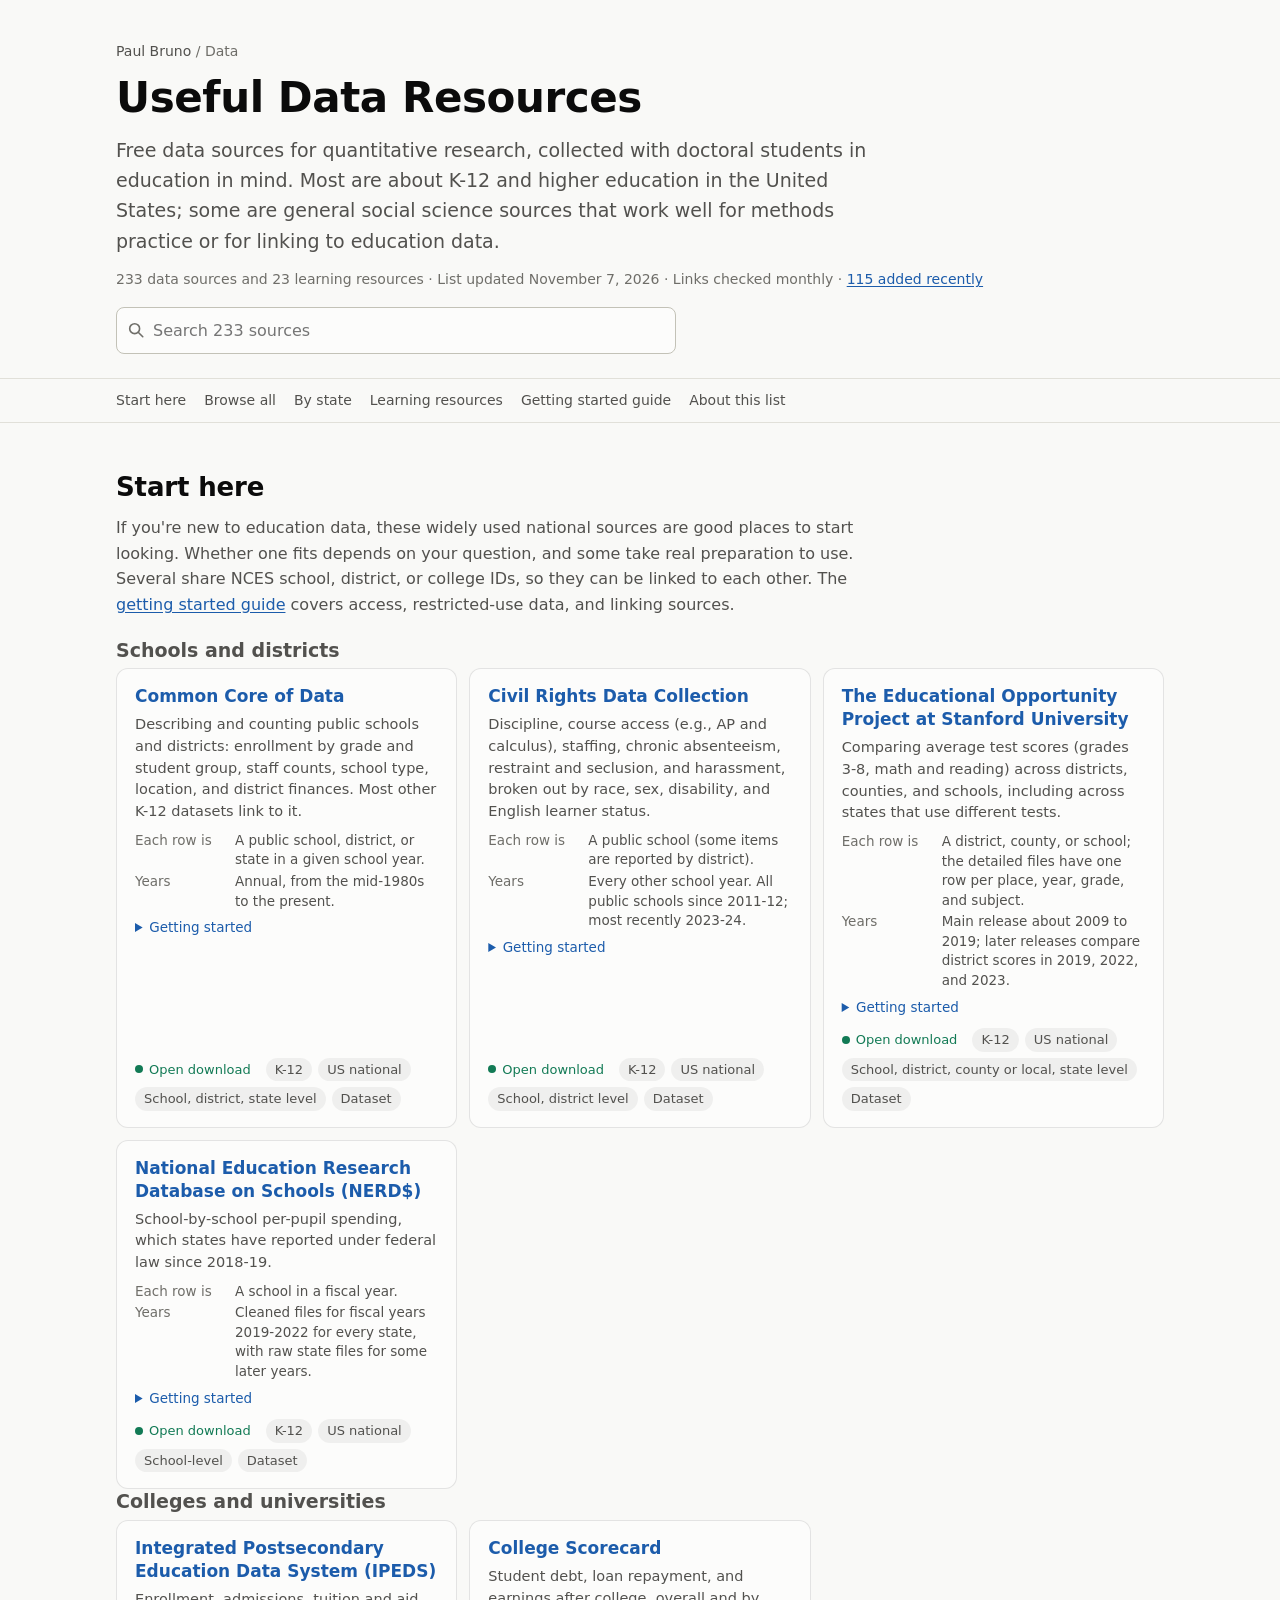
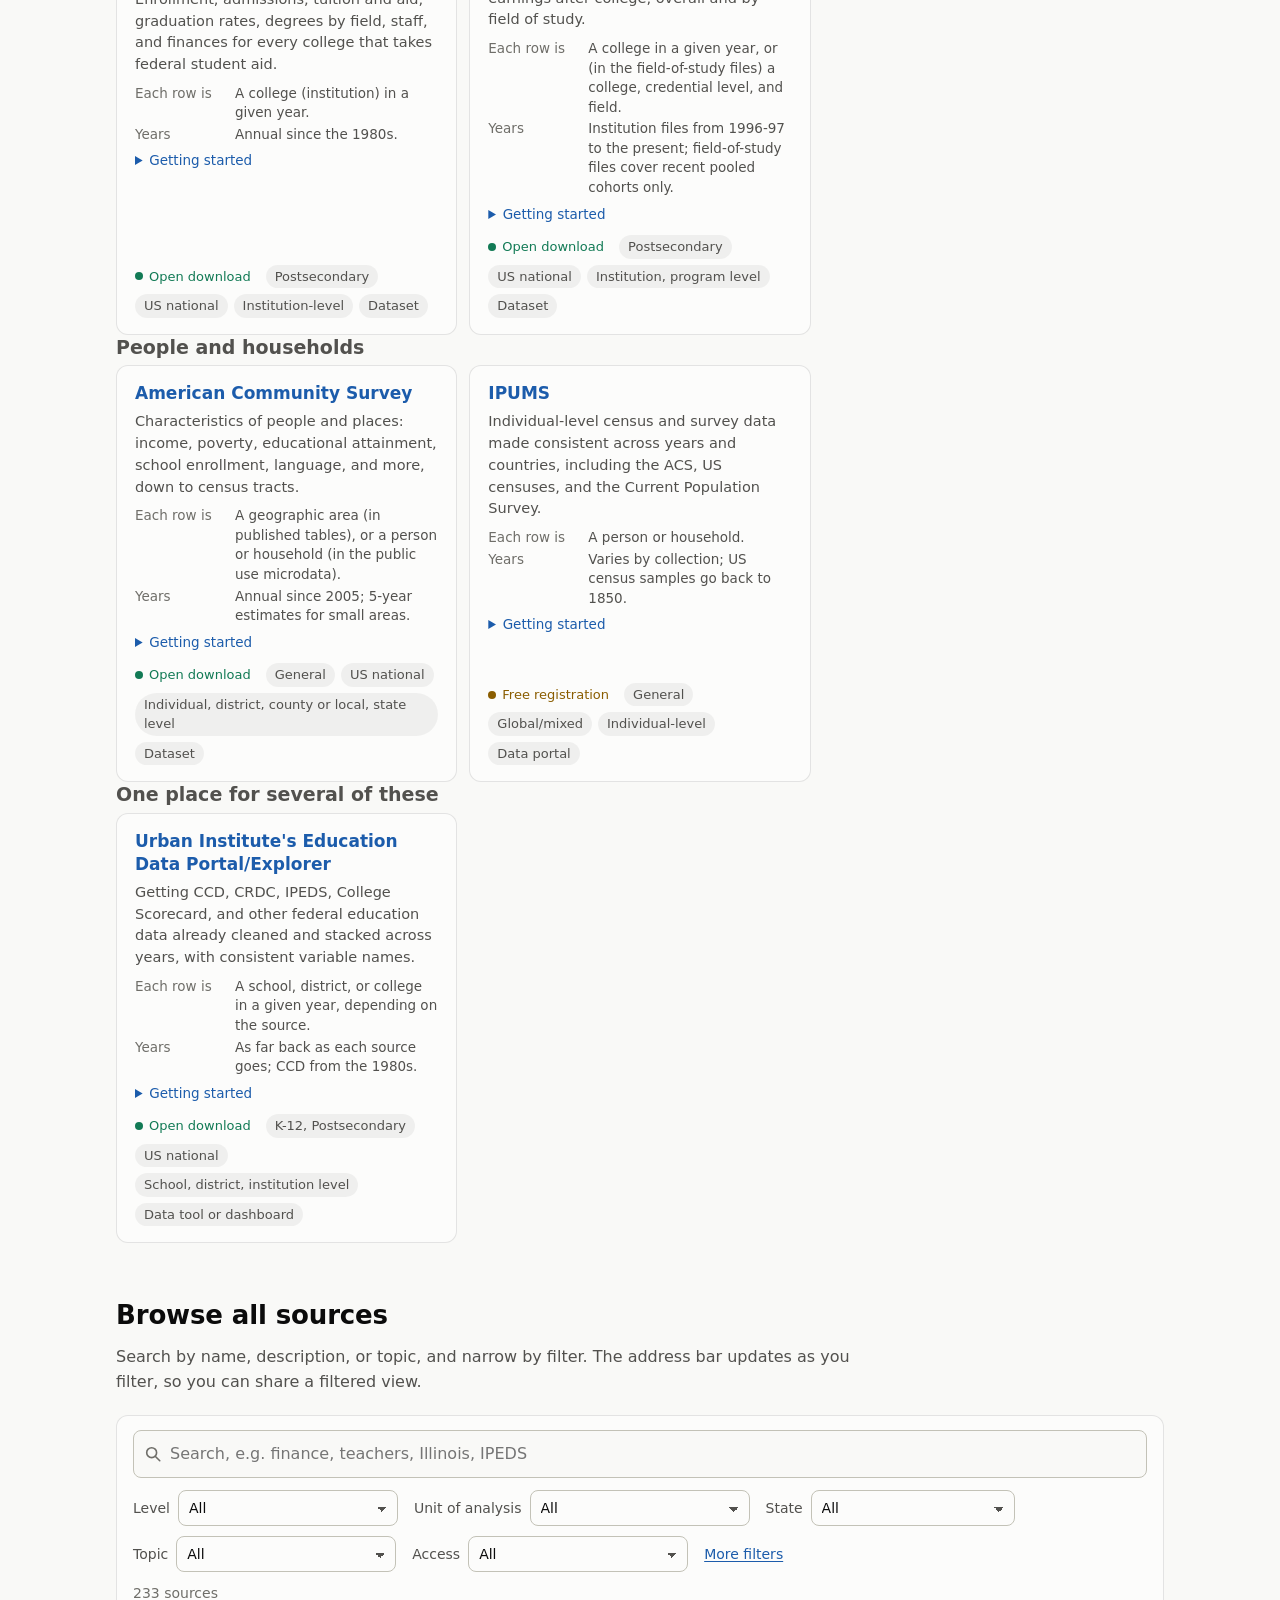
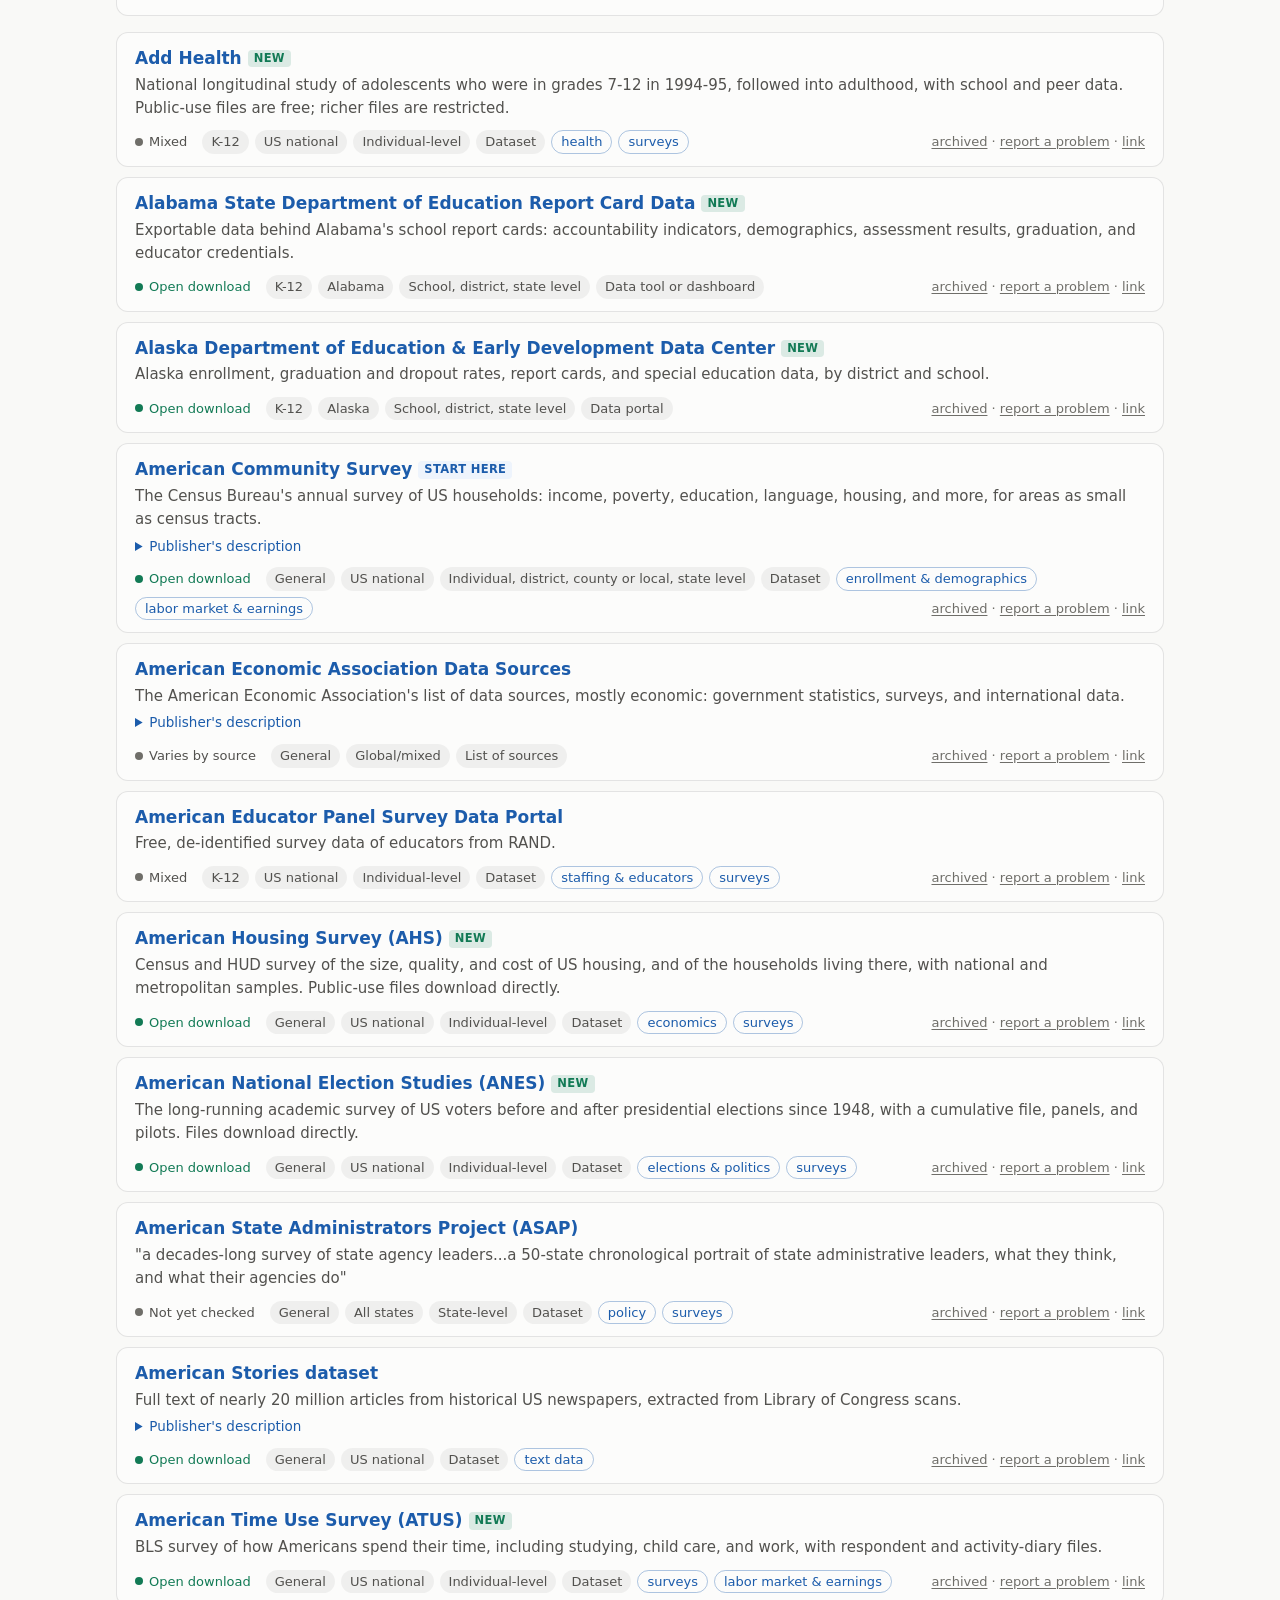
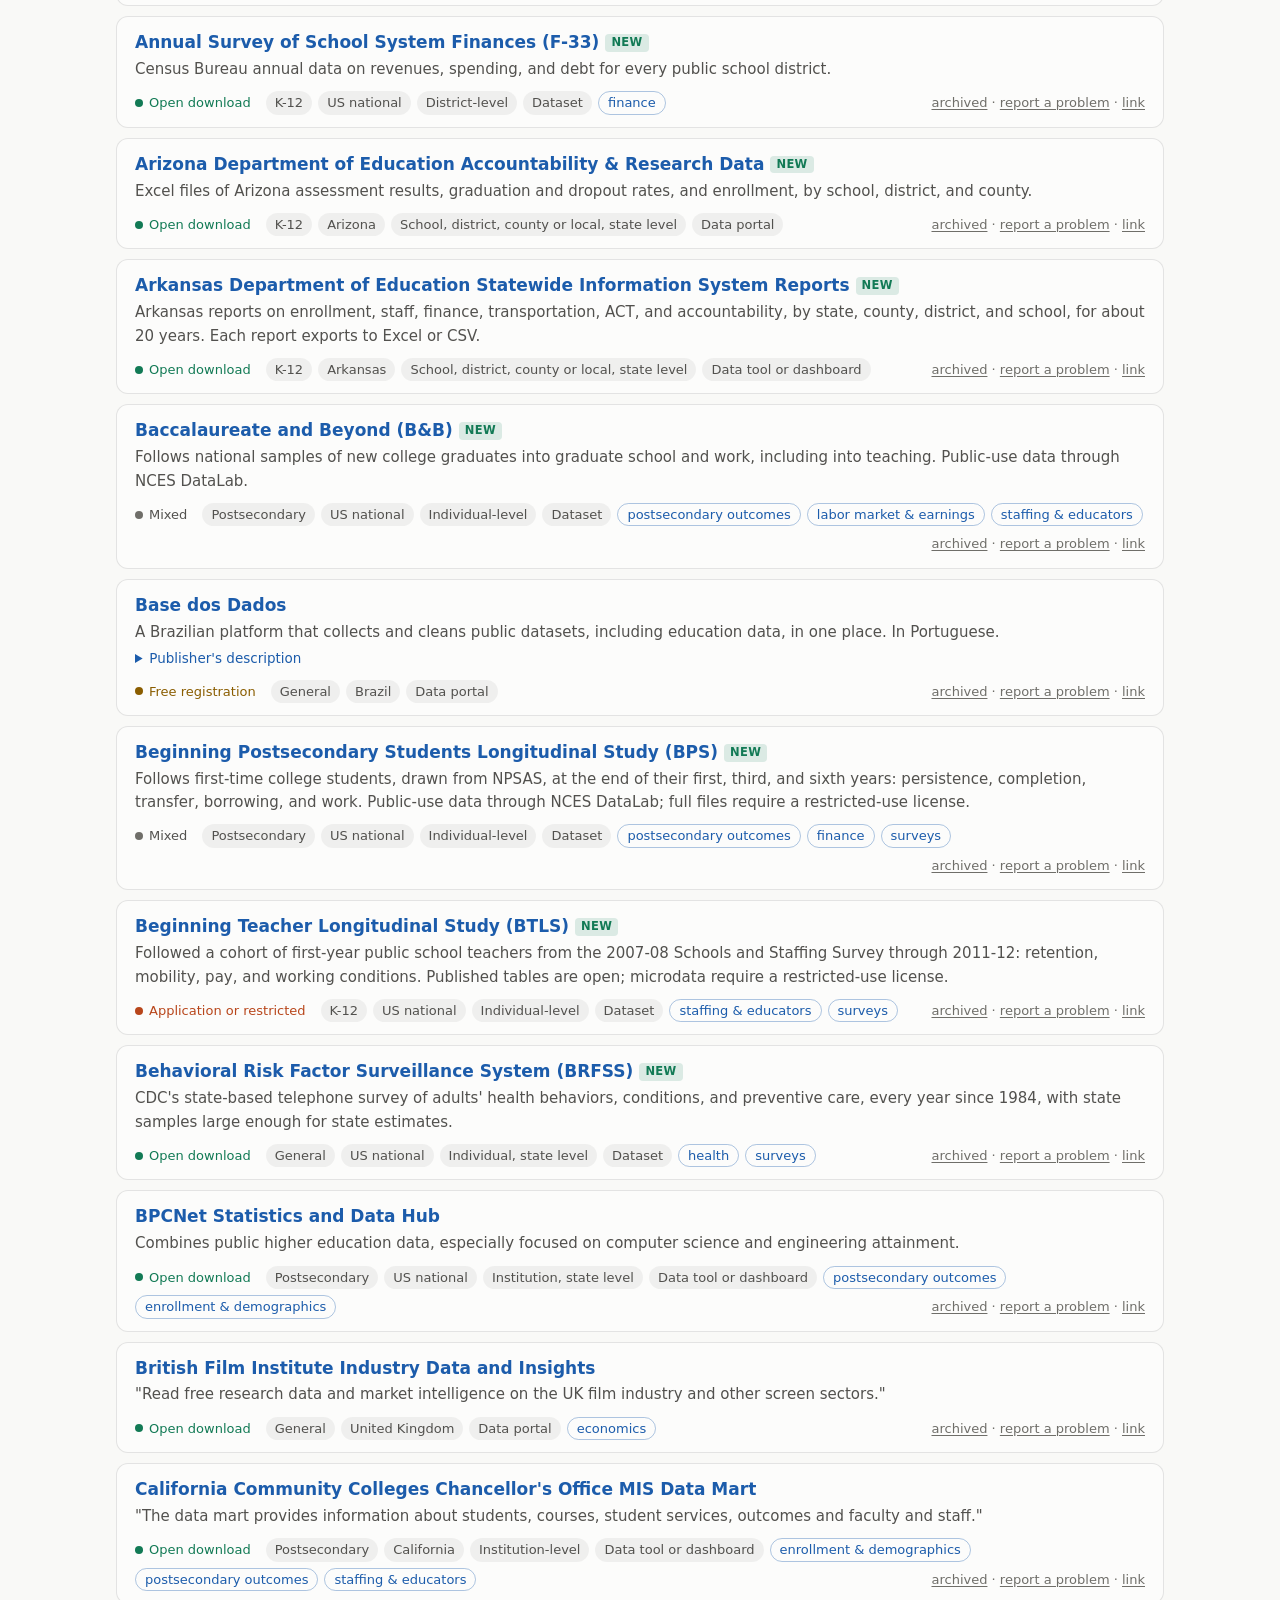
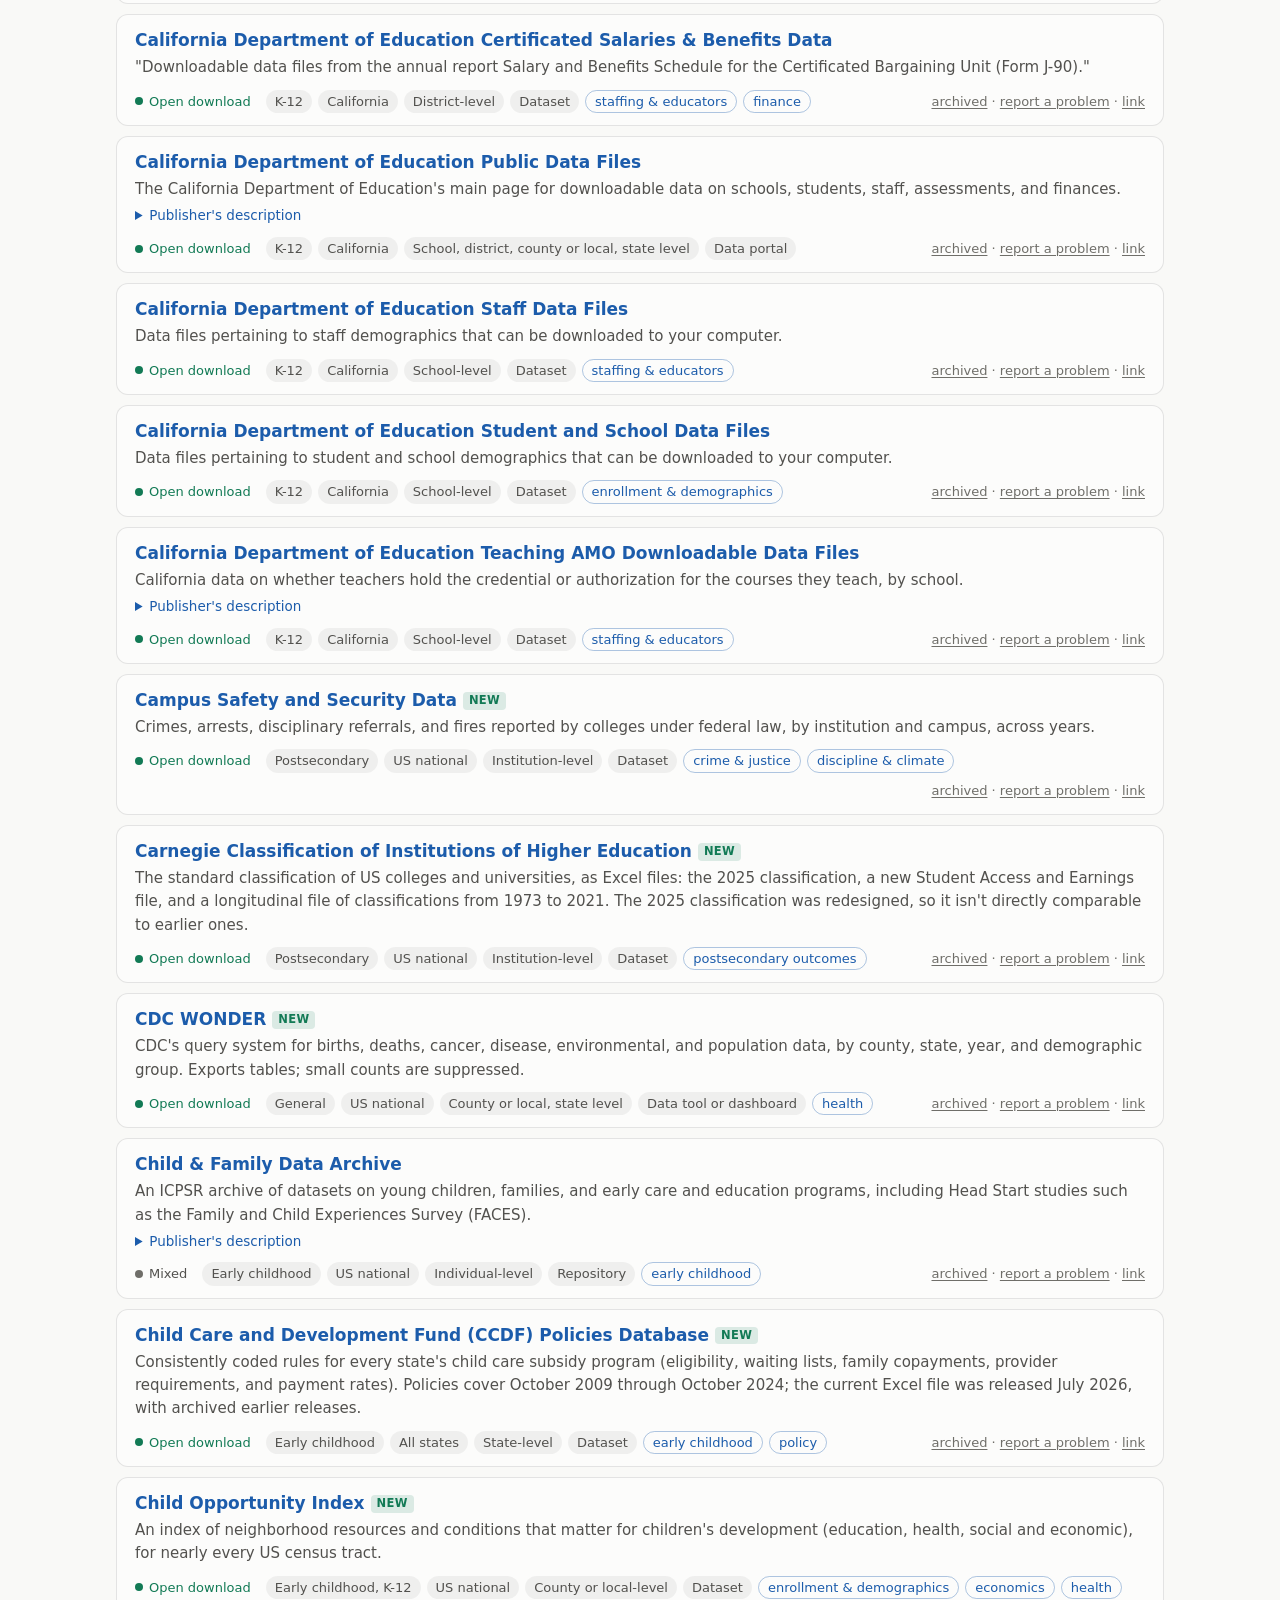
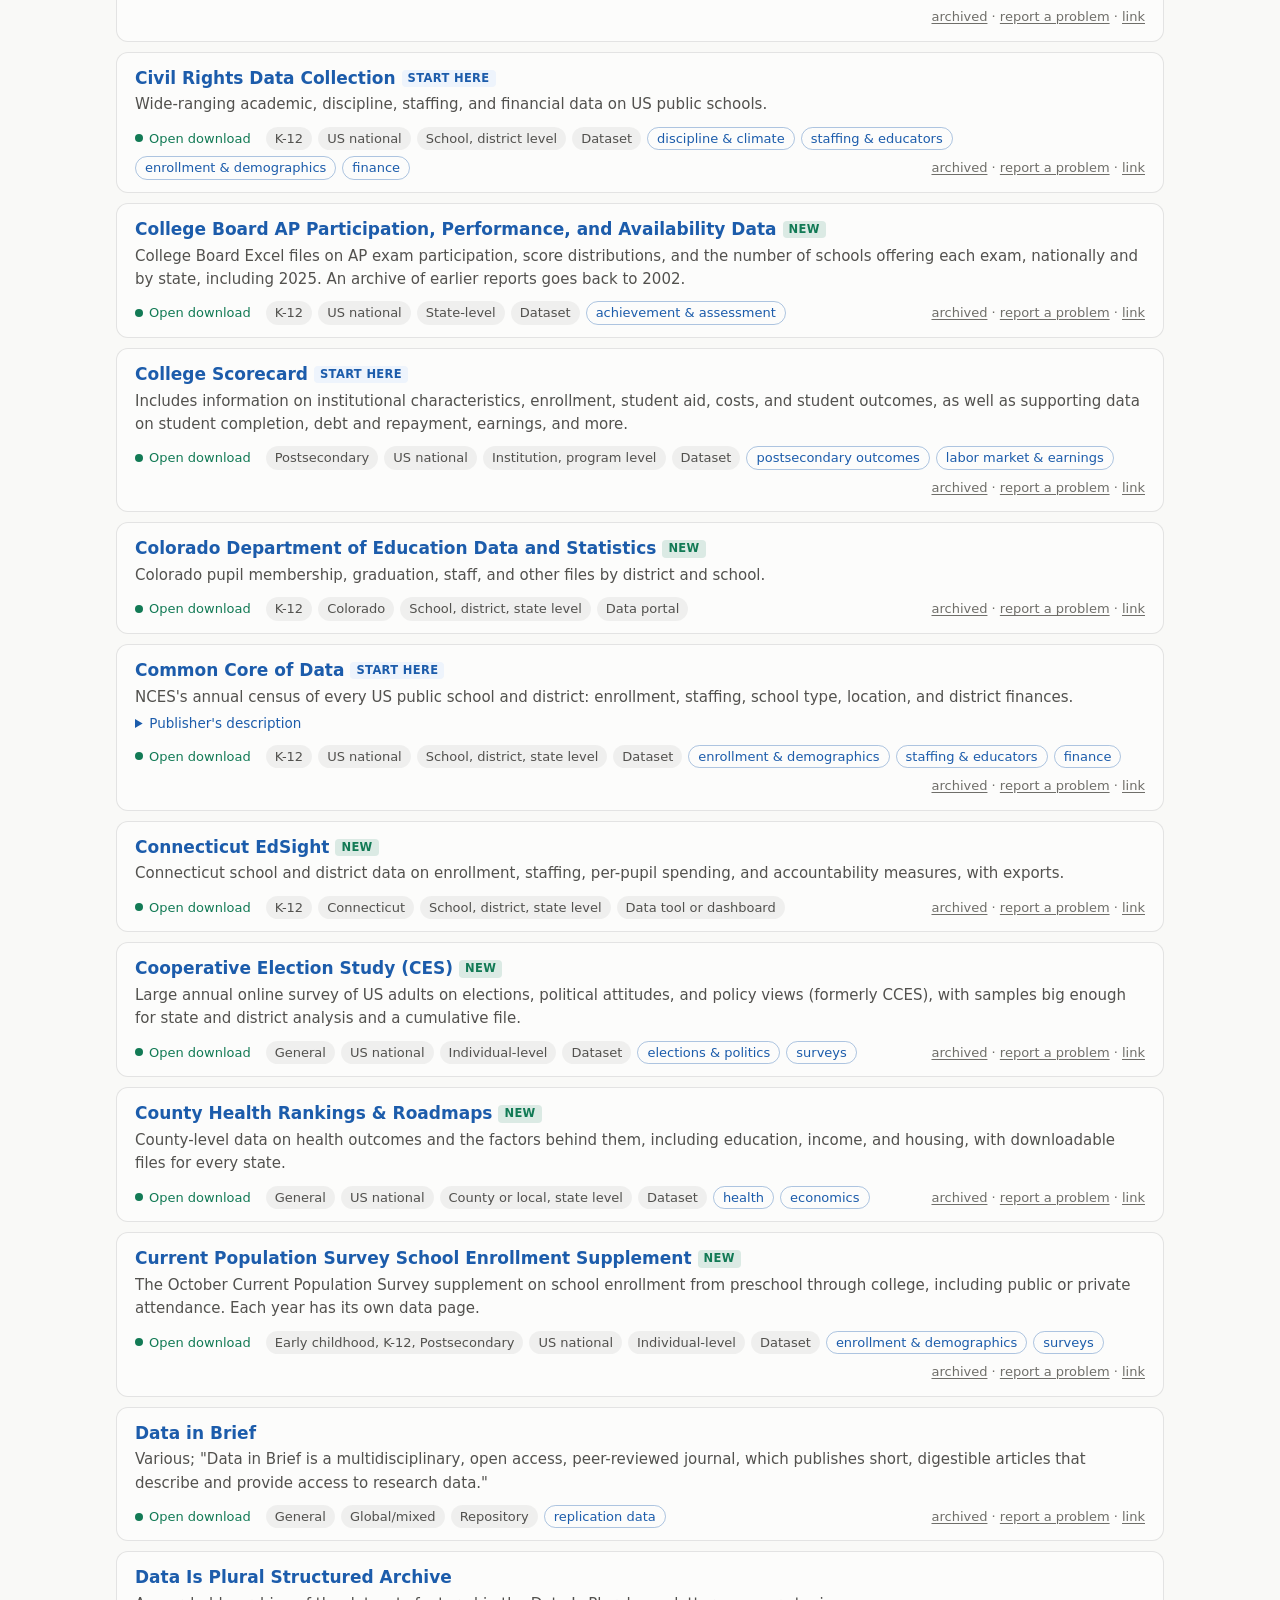
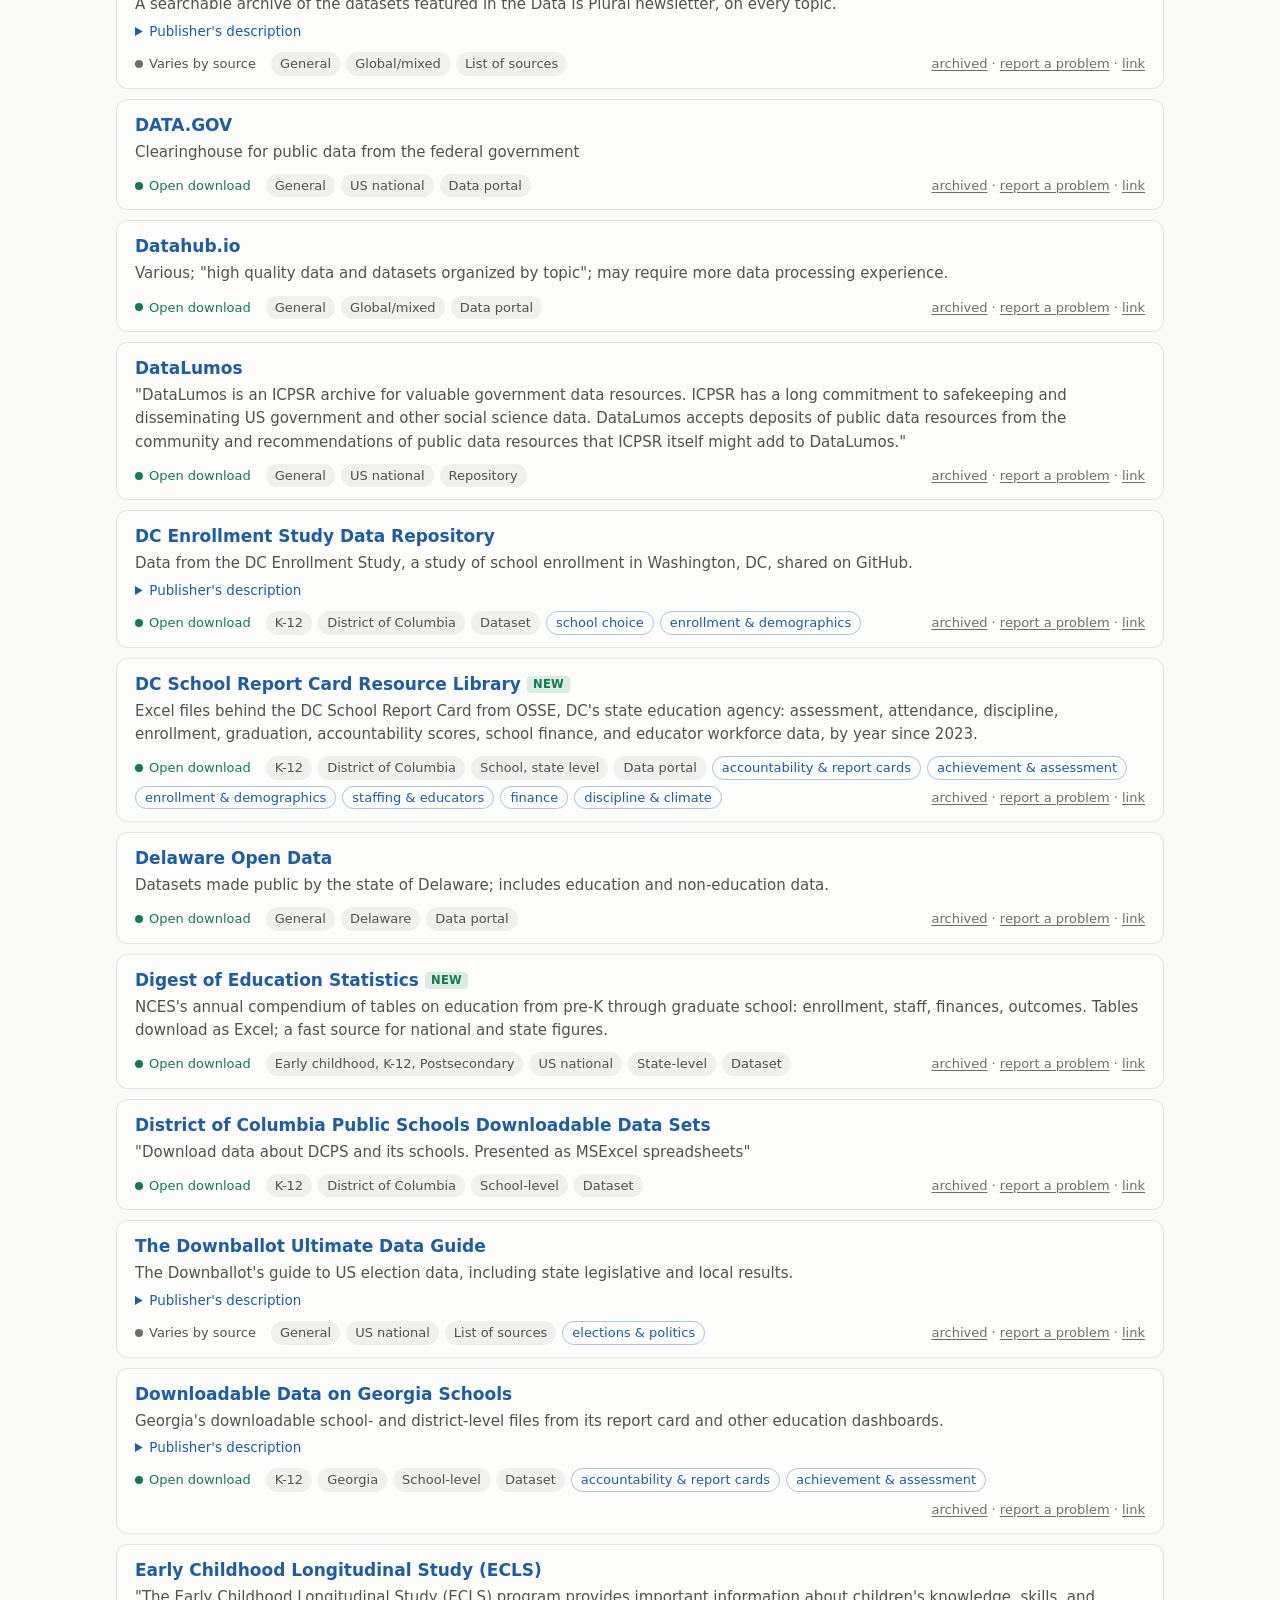
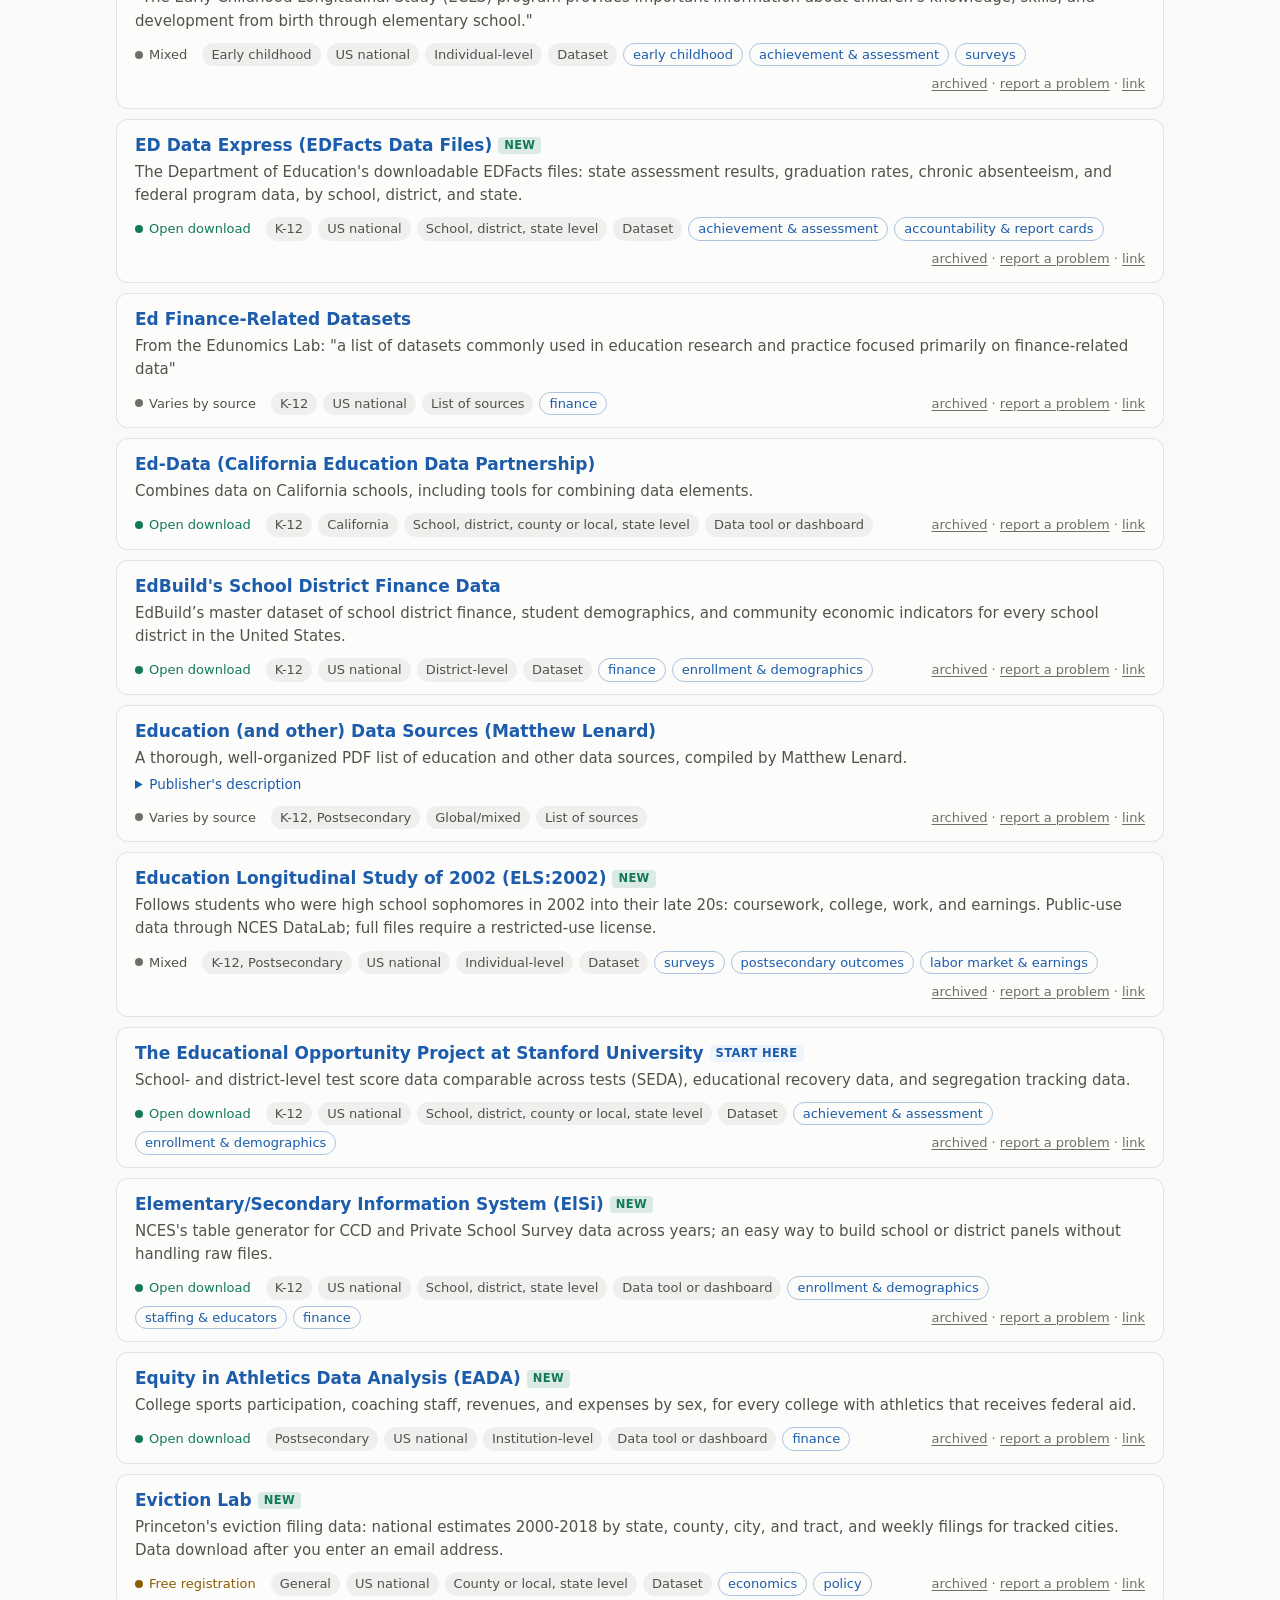
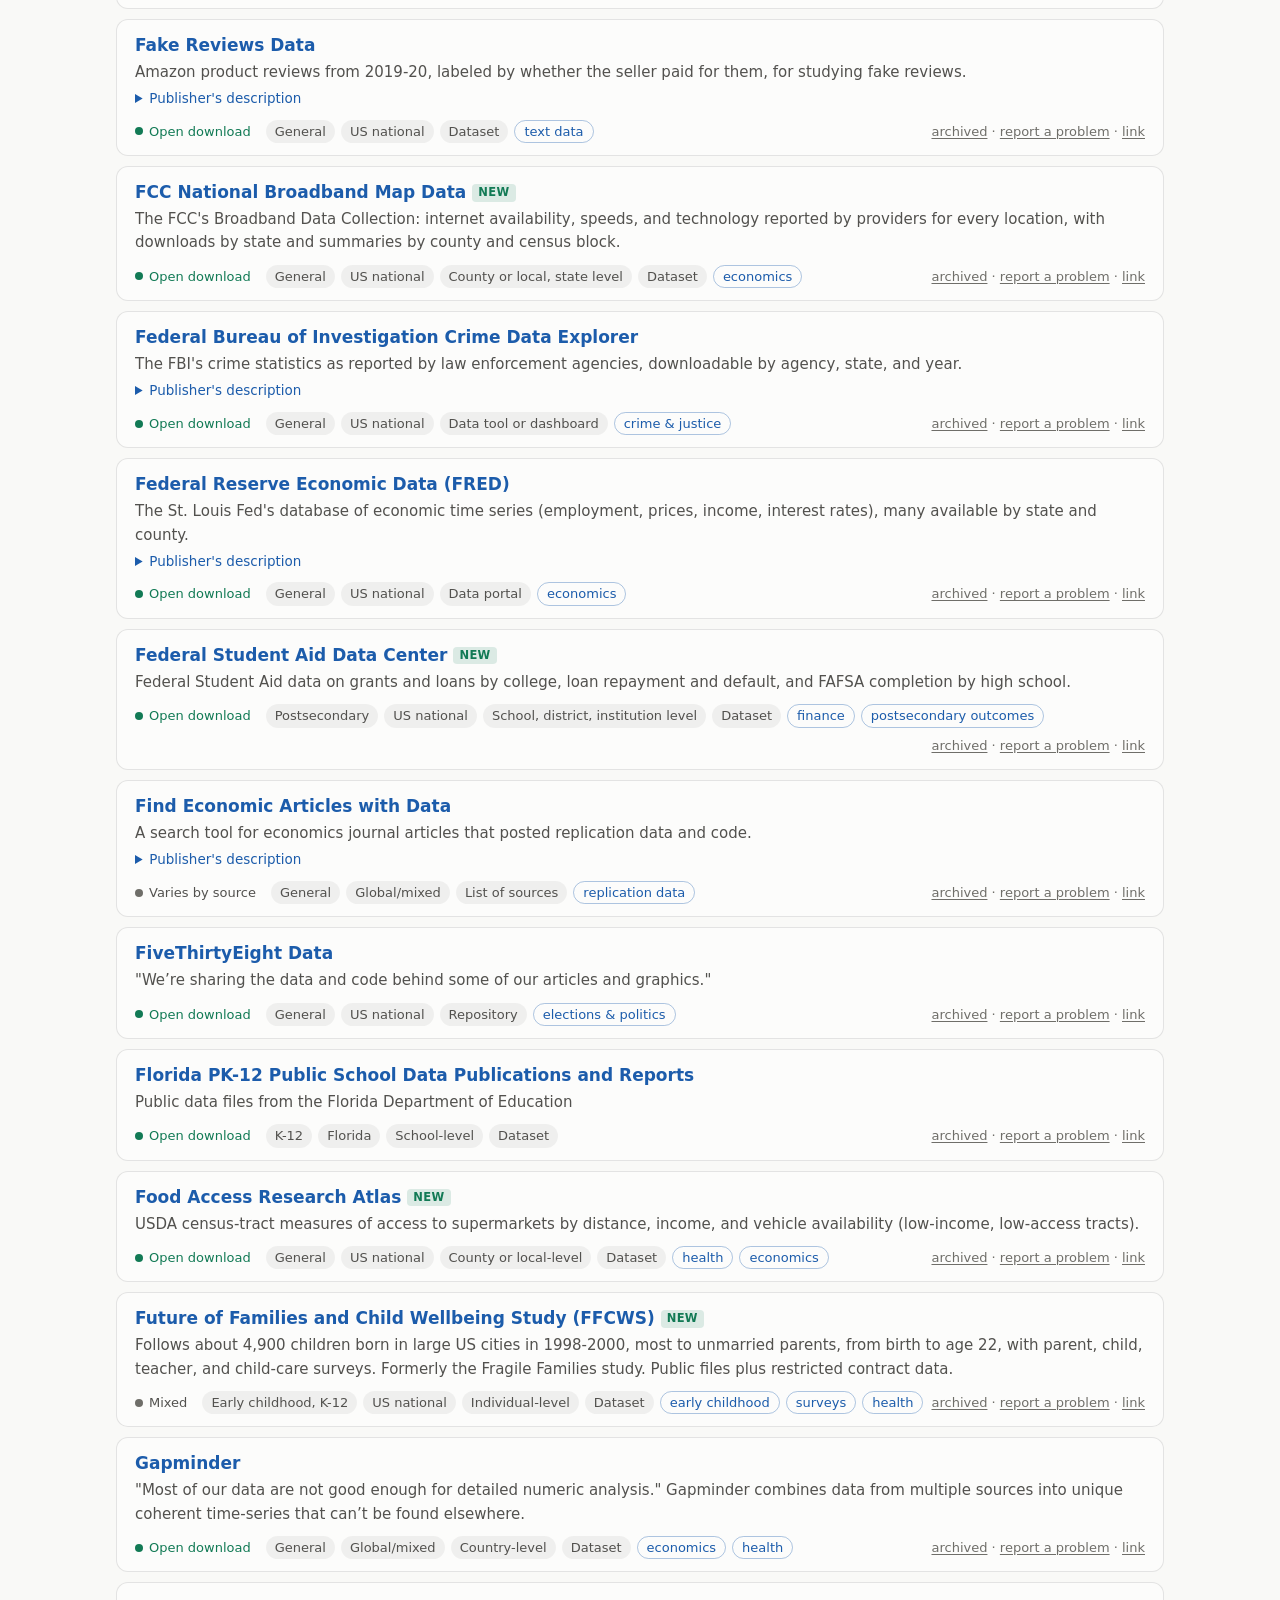
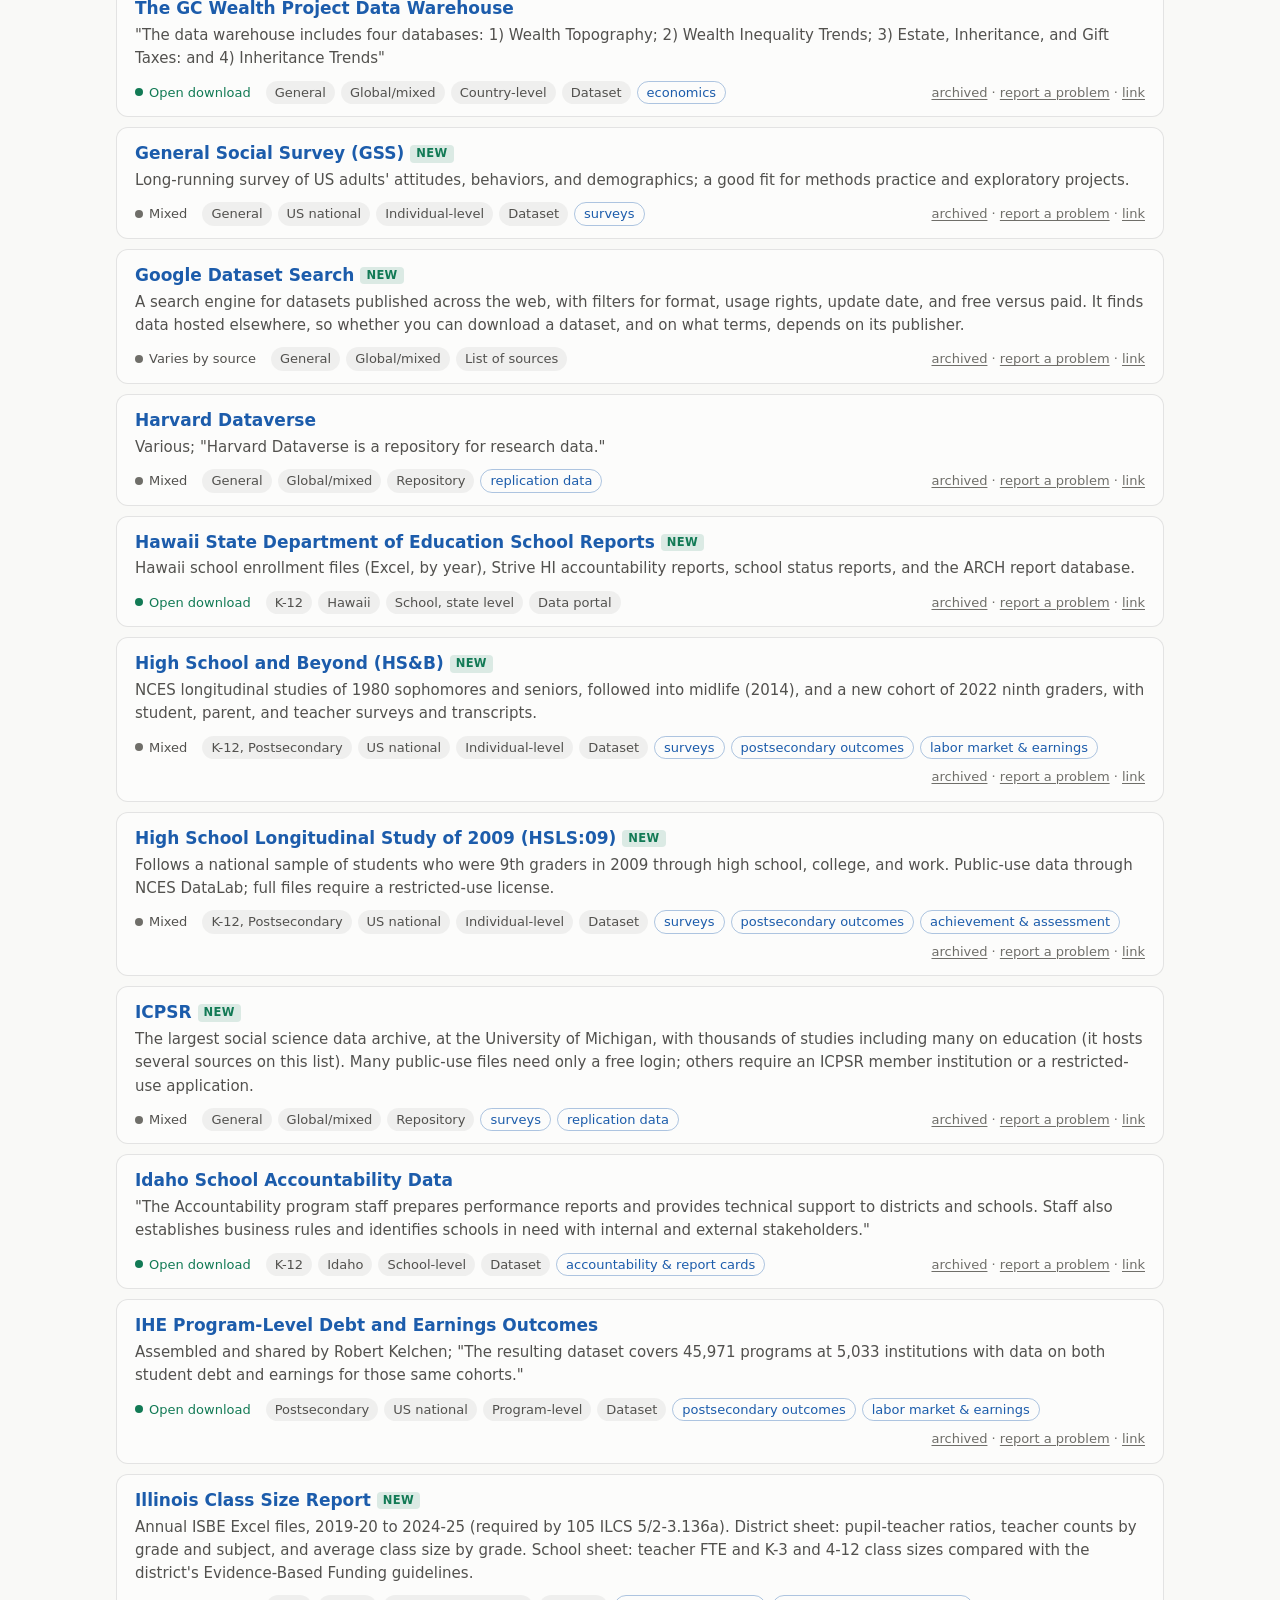
==== commit 4887a79c: "Update the list (2026-11-07)" ====
--- a/index.html
+++ b/index.html
@@ -9,11 +9,11 @@
 <meta property="og:description" content="Free data sources for quantitative research in education, searchable by level, state, topic, and access.">
 <link rel="icon" href="data:image/svg+xml,%3Csvg xmlns='http://www.w3.org/2000/svg' viewBox='0 0 16 16'%3E%3Crect width='16' height='16' rx='3' fill='%232a78d6'/%3E%3Cellipse cx='8' cy='4.5' rx='4.5' ry='1.8' fill='none' stroke='white' stroke-width='1.4'/%3E%3Cpath d='M3.5 4.5v7c0 1 2 1.8 4.5 1.8s4.5-.8 4.5-1.8v-7M3.5 8c0 1 2 1.8 4.5 1.8s4.5-.8 4.5-1.8' fill='none' stroke='white' stroke-width='1.4'/%3E%3C/svg%3E">
 <link rel="stylesheet" href="assets/style.css?v=8">
-<script src="data/resources.js?v=a350e7ee79" defer></script>
+<script src="data/resources.js?v=835c03190b" defer></script>
 <script src="assets/app.js?v=17" defer></script>
 <script src="assets/count.js?v=2" defer></script>
 <link rel="canonical" href="https://data.paul-bruno.com/">
-<!-- prerender:jsonld --><script type="application/ld+json">{"@context": "https://schema.org", "@type": "DataCatalog", "name": "Useful Data Resources", "url": "https://data.paul-bruno.com/", "description": "Free data sources for quantitative research in education, collected for doctoral students.", "creator": {"@type": "Person", "name": "Paul Bruno", "url": "https://www.paul-bruno.com/"}, "dateModified": "2026-11-03", "inLanguage": "en", "dataset": [{"@type": "Dataset", "name": "Add Health", "url": "https://addhealth.cpc.unc.edu/data/", "description": "National longitudinal study of adolescents who were in grades 7-12 in 1994-95, followed into adulthood, with school and peer data. Public-use files are free; richer files are restricted."}, {"@type": "Dataset", "name": "Alabama State Department of Education Report Card Data", "url": "https://reportcard.alsde.edu/SupportingData_Alsde.aspx", "description": "Exportable data behind Alabama's school report cards: accountability indicators, demographics, assessment results, graduation, and educator credentials."}, {"@type": "Dataset", "name": "Alaska Department of Education & Early Development Data Center", "url": "https://education.alaska.gov/data-center", "description": "Alaska enrollment, graduation and dropout rates, report cards, and special education data, by district and school."}, {"@type": "Dataset", "name": "American Community Survey", "url": "https://www.census.gov/programs-surveys/acs", "description": "The Census Bureau's annual survey of US households: income, poverty, education, language, housing, and more, for areas as small as census tracts."}, {"@type": "Dataset", "name": "American Economic Association Data Sources", "url": "https://www.aeaweb.org/resources/data", "description": "The American Economic Association's list of data sources, mostly economic: government statistics, surveys, and international data."}, {"@type": "Dataset", "name": "American Educator Panel Survey Data Portal", "url": "https://www.rand.org/education-employment-infrastructure/survey-panels/aep/access-data.html", "description": "Free, de-identified survey data of educators from RAND."}, {"@type": "Dataset", "name": "American Housing Survey (AHS)", "url": "https://www.census.gov/programs-surveys/ahs/data.html", "description": "Census and HUD survey of the size, quality, and cost of US housing, and of the households living there, with national and metropolitan samples. Public-use files download directly."}, {"@type": "Dataset", "name": "American National Election Studies (ANES)", "url": "https://electionstudies.org/data-center/", "description": "The long-running academic survey of US voters before and after presidential elections since 1948, with a cumulative file, panels, and pilots. Files download directly."}, {"@type": "Dataset", "name": "American State Administrators Project (ASAP)", "url": "https://asap.wisc.edu/", "description": "\"a decades-long survey of state agency leaders...a 50-state chronological portrait of state administrative leaders, what they think, and what their agencies do\""}, {"@type": "Dataset", "name": "American Stories dataset", "url": "https://huggingface.co/datasets/dell-research-harvard/AmericanStories", "description": "Full text of nearly 20 million articles from historical US newspapers, extracted from Library of Congress scans."}, {"@type": "Dataset", "name": "American Time Use Survey (ATUS)", "url": "https://www.bls.gov/tus/data.htm", "description": "BLS survey of how Americans spend their time, including studying, child care, and work, with respondent and activity-diary files."}, {"@type": "Dataset", "name": "Annual Survey of School System Finances (F-33)", "url": "https://www.census.gov/programs-surveys/school-finances.html", "description": "Census Bureau annual data on revenues, spending, and debt for every public school district."}, {"@type": "Dataset", "name": "Arizona Department of Education Accountability & Research Data", "url": "https://www.azed.gov/accountability-research/data", "description": "Excel files of Arizona assessment results, graduation and dropout rates, and enrollment, by school, district, and county."}, {"@type": "Dataset", "name": "Arkansas Department of Education Statewide Information System Reports", "url": "https://adedata.arkansas.gov/statewide/", "description": "Arkansas reports on enrollment, staff, finance, transportation, ACT, and accountability, by state, county, district, and school, for about 20 years. Each report exports to Excel or CSV."}, {"@type": "Dataset", "name": "Baccalaureate and Beyond (B&B)", "url": "https://nces.ed.gov/surveys/b&b/", "description": "Follows national samples of new college graduates into graduate school and work, including into teaching. Public-use data through NCES DataLab."}, {"@type": "Dataset", "name": "Base dos Dados", "url": "https://basedosdados.org/", "description": "A Brazilian platform that collects and cleans public datasets, including education data, in one place. In Portuguese."}, {"@type": "Dataset", "name": "Beginning Postsecondary Students Longitudinal Study (BPS)", "url": "https://nces.ed.gov/surveys/bps/", "description": "Follows first-time college students, drawn from NPSAS, at the end of their first, third, and sixth years: persistence, completion, transfer, borrowing, and work. Public-use data through NCES DataLab; full files require a restricted-use license."}, {"@type": "Dataset", "name": "Beginning Teacher Longitudinal Study (BTLS)", "url": "https://nces.ed.gov/surveys/btls/", "description": "Followed a cohort of first-year public school teachers from the 2007-08 Schools and Staffing Survey through 2011-12: retention, mobility, pay, and working conditions. Published tables are open; microdata require a restricted-use license."}, {"@type": "Dataset", "name": "Behavioral Risk Factor Surveillance System (BRFSS)", "url": "https://www.cdc.gov/brfss/annual_data/annual_data.htm", "description": "CDC's state-based telephone survey of adults' health behaviors, conditions, and preventive care, every year since 1984, with state samples large enough for state estimates."}, {"@type": "Dataset", "name": "BPCNet Statistics and Data Hub", "url": "https://cra.org/cerp/data-visualization-2/", "description": "Combines public higher education data, especially focused on computer science and engineering attainment."}, {"@type": "Dataset", "name": "British Film Institute Industry Data and Insights", "url": "https://www.bfi.org.uk/industry-data-insights", "description": "\"Read free research data and market intelligence on the UK film industry and other screen sectors.\""}, {"@type": "Dataset", "name": "California Community Colleges Chancellor's Office MIS Data Mart", "url": "https://datamart.cccco.edu/", "description": "\"The data mart provides information about students, courses, student services, outcomes and faculty and staff.\""}, {"@type": "Dataset", "name": "California Department of Education Certificated Salaries & Benefits Data", "url": "https://www.cde.ca.gov/ds/fd/cs/", "description": "\"Downloadable data files from the annual report Salary and Benefits Schedule for the Certificated Bargaining Unit (Form J-90).\""}, {"@type": "Dataset", "name": "California Department of Education Public Data Files", "url": "https://www.cde.ca.gov/ds/", "description": "The California Department of Education's main page for downloadable data on schools, students, staff, assessments, and finances."}, {"@type": "Dataset", "name": "California Department of Education Staff Data Files", "url": "https://www.cde.ca.gov/ds/ad/staff.asp", "description": "Data files pertaining to staff demographics that can be downloaded to your computer."}, {"@type": "Dataset", "name": "California Department of Education Student and School Data Files", "url": "https://www.cde.ca.gov/ds/ad/downloadabledata.asp", "description": "Data files pertaining to student and school demographics that can be downloaded to your computer."}, {"@type": "Dataset", "name": "California Department of Education Teaching AMO Downloadable Data Files", "url": "https://www.cde.ca.gov/ds/ad/filestamo.asp", "description": "California data on whether teachers hold the credential or authorization for the courses they teach, by school."}, {"@type": "Dataset", "name": "Campus Safety and Security Data", "url": "https://ope.ed.gov/campussafety/public/html/home/home.html", "description": "Crimes, arrests, disciplinary referrals, and fires reported by colleges under federal law, by institution and campus, across years."}, {"@type": "Dataset", "name": "Carnegie Classification of Institutions of Higher Education", "url": "https://carnegieclassifications.acenet.edu/carnegie-classification/resources/", "description": "The standard classification of US colleges and universities, as Excel files: the 2025 classification, a new Student Access and Earnings file, and a longitudinal file of classifications from 1973 to 2021. The 2025 classification was redesigned, so it isn't directly comparable to earlier ones."}, {"@type": "Dataset", "name": "CDC WONDER", "url": "https://wonder.cdc.gov/", "description": "CDC's query system for births, deaths, cancer, disease, environmental, and population data, by county, state, year, and demographic group. Exports tables; small counts are suppressed."}, {"@type": "Dataset", "name": "Child & Family Data Archive", "url": "https://www.icpsr.umich.edu/sites/cfdata/find-data", "description": "An ICPSR archive of datasets on young children, families, and early care and education programs, including Head Start studies such as the Family and Child Experiences Survey (FACES)."}, {"@type": "Dataset", "name": "Child Care and Development Fund (CCDF) Policies Database", "url": "https://ccdf.urban.org/full-data-files", "description": "Consistently coded rules for every state's child care subsidy program (eligibility, waiting lists, family copayments, provider requirements, and payment rates). Policies cover October 2009 through October 2024; the current Excel file was released July 2026, with archived earlier releases."}, {"@type": "Dataset", "name": "Child Opportunity Index", "url": "https://www.diversitydatakids.org/child-opportunity-index", "description": "An index of neighborhood resources and conditions that matter for children's development (education, health, social and economic), for nearly every US census tract."}, {"@type": "Dataset", "name": "Civil Rights Data Collection", "url": "https://ocrdata.ed.gov/", "description": "Wide-ranging academic, discipline, staffing, and financial data on US public schools."}, {"@type": "Dataset", "name": "College Board AP Participation, Performance, and Availability Data", "url": "https://apcentral.collegeboard.org/about-ap/ap-data-research", "description": "College Board Excel files on AP exam participation, score distributions, and the number of schools offering each exam, nationally and by state, including 2025. An archive of earlier reports goes back to 2002."}, {"@type": "Dataset", "name": "College Scorecard", "url": "https://collegescorecard.ed.gov/data/", "description": "Includes information on institutional characteristics, enrollment, student aid, costs, and student outcomes, as well as supporting data on student completion, debt and repayment, earnings, and more."}, {"@type": "Dataset", "name": "Colorado Department of Education Data and Statistics", "url": "https://ed.cde.state.co.us/cdereval", "description": "Colorado pupil membership, graduation, staff, and other files by district and school."}, {"@type": "Dataset", "name": "Common Core of Data", "url": "https://nces.ed.gov/ccd/ccddata.asp", "description": "NCES's annual census of every US public school and district: enrollment, staffing, school type, location, and district finances."}, {"@type": "Dataset", "name": "Connecticut EdSight", "url": "https://public-edsight.ct.gov/", "description": "Connecticut school and district data on enrollment, staffing, per-pupil spending, and accountability measures, with exports."}, {"@type": "Dataset", "name": "Cooperative Election Study (CES)", "url": "https://tischcollege.tufts.edu/research-faculty/research-centers/cooperative-election-study/data-downloads", "description": "Large annual online survey of US adults on elections, political attitudes, and policy views (formerly CCES), with samples big enough for state and district analysis and a cumulative file."}, {"@type": "Dataset", "name": "County Health Rankings & Roadmaps", "url": "https://www.countyhealthrankings.org/", "description": "County-level data on health outcomes and the factors behind them, including education, income, and housing, with downloadable files for every state."}, {"@type": "Dataset", "name": "Current Population Survey School Enrollment Supplement", "url": "https://www.census.gov/data/datasets/2024/demo/cps/cps-school-enrollment.html", "description": "The October Current Population Survey supplement on school enrollment from preschool through college, including public or private attendance. Each year has its own data page."}, {"@type": "Dataset", "name": "Data in Brief", "url": "https://www.sciencedirect.com/journal/data-in-brief", "description": "Various; \"Data in Brief is a multidisciplinary, open access, peer-reviewed journal, which publishes short, digestible articles that describe and provide access to research data.\""}, {"@type": "Dataset", "name": "Data Is Plural Structured Archive", "url": "https://docs.google.com/spreadsheets/d/1wZhPLMCHKJvwOkP4juclhjFgqIY8fQFMemwKL2c64vk/edit#gid=0", "description": "A searchable archive of the datasets featured in the Data Is Plural newsletter, on every topic."}, {"@type": "Dataset", "name": "DATA.GOV", "url": "https://www.data.gov/", "description": "Clearinghouse for public data from the federal government"}, {"@type": "Dataset", "name": "Datahub.io", "url": "https://datahub.io/collections", "description": "Various; \"high quality data and datasets organized by topic\"; may require more data processing experience."}, {"@type": "Dataset", "name": "DataLumos", "url": "https://www.datalumos.org/datalumos/", "description": "\"DataLumos is an ICPSR archive for valuable government data resources. ICPSR has a long commitment to safekeeping and disseminating US government and other social science data. DataLumos accepts deposits of public data resources from the community and recommendations of public data resources that ICPSR itself might add to DataLumos.\""}, {"@type": "Dataset", "name": "DC Enrollment Study Data Repository", "url": "https://github.com/betsyjwolf/DC-Enrollment-Study", "description": "Data from the DC Enrollment Study, a study of school enrollment in Washington, DC, shared on GitHub."}, {"@type": "Dataset", "name": "DC School Report Card Resource Library", "url": "https://osse.dc.gov/page/dc-school-report-card-resource-library", "description": "Excel files behind the DC School Report Card from OSSE, DC's state education agency: assessment, attendance, discipline, enrollment, graduation, accountability scores, school finance, and educator workforce data, by year since 2023."}, {"@type": "Dataset", "name": "Delaware Open Data", "url": "https://data.delaware.gov/browse", "description": "Datasets made public by the state of Delaware; includes education and non-education data."}, {"@type": "Dataset", "name": "Digest of Education Statistics", "url": "https://nces.ed.gov/programs/digest/", "description": "NCES's annual compendium of tables on education from pre-K through graduate school: enrollment, staff, finances, outcomes. Tables download as Excel; a fast source for national and state figures."}, {"@type": "Dataset", "name": "District of Columbia Public Schools Downloadable Data Sets", "url": "https://dcps.dc.gov/service/dcps-downloadable-data-sets", "description": "\"Download data about DCPS and its schools. Presented as MSExcel spreadsheets\""}, {"@type": "Dataset", "name": "The Downballot Ultimate Data Guide", "url": "https://www.the-downballot.com/p/data", "description": "The Downballot's guide to US election data, including state legislative and local results."}, {"@type": "Dataset", "name": "Downloadable Data on Georgia Schools", "url": "https://gosa.georgia.gov/dashboards-data-report-card/downloadable-data", "description": "Georgia's downloadable school- and district-level files from its report card and other education dashboards."}, {"@type": "Dataset", "name": "Early Childhood Longitudinal Study (ECLS)", "url": "https://nces.ed.gov/ecls/index.asp", "description": "\"The Early Childhood Longitudinal Study (ECLS) program provides important information about children's knowledge, skills, and development from birth through elementary school.\""}, {"@type": "Dataset", "name": "ED Data Express (EDFacts Data Files)", "url": "https://eddataexpress.ed.gov/download/data-library", "description": "The Department of Education's downloadable EDFacts files: state assessment results, graduation rates, chronic absenteeism, and federal program data, by school, district, and state."}, {"@type": "Dataset", "name": "Ed Finance-Related Datasets", "url": "https://edunomicslab.org/ed-finance-related-datasets/", "description": "From the Edunomics Lab: \"a list of datasets commonly used in education research and practice focused primarily on finance-related data\""}, {"@type": "Dataset", "name": "Ed-Data (California Education Data Partnership)", "url": "https://www.ed-data.org/", "description": "Combines data on California schools, including tools for combining data elements."}, {"@type": "Dataset", "name": "EdBuild's School District Finance Data", "url": "http://data.edbuild.org/", "description": "EdBuild’s master dataset of school district finance, student demographics, and community economic indicators for every school district in the United States."}, {"@type": "Dataset", "name": "Education (and other) Data Sources (Matthew Lenard)", "url": "https://www.dropbox.com/scl/fi/jv47vqkmou828obwznbml/data_sources.pdf?rlkey=2fghdppn34y2t37dul4jeoil7&dl=0", "description": "A thorough, well-organized PDF list of education and other data sources, compiled by Matthew Lenard."}, {"@type": "Dataset", "name": "Education Longitudinal Study of 2002 (ELS:2002)", "url": "https://nces.ed.gov/surveys/els2002/", "description": "Follows students who were high school sophomores in 2002 into their late 20s: coursework, college, work, and earnings. Public-use data through NCES DataLab; full files require a restricted-use license."}, {"@type": "Dataset", "name": "The Educational Opportunity Project at Stanford University", "url": "https://edopportunity.org/", "description": "School- and district-level test score data comparable across tests (SEDA), educational recovery data, and segregation tracking data."}, {"@type": "Dataset", "name": "Elementary/Secondary Information System (ElSi)", "url": "https://nces.ed.gov/ccd/elsi/", "description": "NCES's table generator for CCD and Private School Survey data across years; an easy way to build school or district panels without handling raw files."}, {"@type": "Dataset", "name": "Equity in Athletics Data Analysis (EADA)", "url": "https://ope.ed.gov/athletics/", "description": "College sports participation, coaching staff, revenues, and expenses by sex, for every college with athletics that receives federal aid."}, {"@type": "Dataset", "name": "Eviction Lab", "url": "https://evictionlab.org/get-the-data/", "description": "Princeton's eviction filing data: national estimates 2000-2018 by state, county, city, and tract, and weekly filings for tracked cities. Data download after you enter an email address."}, {"@type": "Dataset", "name": "Fake Reviews Data", "url": "https://github.com/bretthollenbeck/fake-reviews-data", "description": "Amazon product reviews from 2019-20, labeled by whether the seller paid for them, for studying fake reviews."}, {"@type": "Dataset", "name": "FCC National Broadband Map Data", "url": "https://broadbandmap.fcc.gov/data-download", "description": "The FCC's Broadband Data Collection: internet availability, speeds, and technology reported by providers for every location, with downloads by state and summaries by county and census block."}, {"@type": "Dataset", "name": "Federal Bureau of Investigation Crime Data Explorer", "url": "https://cde.ucr.cjis.gov/LATEST/webapp/#/pages/home", "description": "The FBI's crime statistics as reported by law enforcement agencies, downloadable by agency, state, and year."}, {"@type": "Dataset", "name": "Federal Reserve Economic Data (FRED)", "url": "https://fred.stlouisfed.org/", "description": "The St. Louis Fed's database of economic time series (employment, prices, income, interest rates), many available by state and county."}, {"@type": "Dataset", "name": "Federal Student Aid Data Center", "url": "https://studentaid.gov/data-center", "description": "Federal Student Aid data on grants and loans by college, loan repayment and default, and FAFSA completion by high school."}, {"@type": "Dataset", "name": "Find Economic Articles with Data", "url": "https://ejd.econ.mathematik.uni-ulm.de/", "description": "A search tool for economics journal articles that posted replication data and code."}, {"@type": "Dataset", "name": "FiveThirtyEight Data", "url": "https://data.fivethirtyeight.com/", "description": "\"We’re sharing the data and code behind some of our articles and graphics.\""}, {"@type": "Dataset", "name": "Florida PK-12 Public School Data Publications and Reports", "url": "https://www.fldoe.org/accountability/data-sys/edu-info-accountability-services/pk-12-public-school-data-pubs-reports/", "description": "Public data files from the Florida Department of Education"}, {"@type": "Dataset", "name": "Food Access Research Atlas", "url": "https://ers.usda.gov/data-products/food-access-research-atlas/download-the-data", "description": "USDA census-tract measures of access to supermarkets by distance, income, and vehicle availability (low-income, low-access tracts)."}, {"@type": "Dataset", "name": "Future of Families and Child Wellbeing Study (FFCWS)", "url": "https://ffcws.princeton.edu/", "description": "Follows about 4,900 children born in large US cities in 1998-2000, most to unmarried parents, from birth to age 22, with parent, child, teacher, and child-care surveys. Formerly the Fragile Families study. Public files plus restricted contract data."}, {"@type": "Dataset", "name": "Gapminder", "url": "https://www.gapminder.org/data/", "description": "\"Most of our data are not good enough for detailed numeric analysis.\" Gapminder combines data from multiple sources into unique coherent time-series that can’t be found elsewhere."}, {"@type": "Dataset", "name": "The GC Wealth Project Data Warehouse", "url": "https://wealthproject.gc.cuny.edu/data/data_and_documentation/", "description": "\"The data warehouse includes four databases: 1) Wealth Topography; 2) Wealth Inequality Trends; 3) Estate, Inheritance, and Gift Taxes: and 4) Inheritance Trends\""}, {"@type": "Dataset", "name": "General Social Survey (GSS)", "url": "https://gss.norc.org/get-the-data.html", "description": "Long-running survey of US adults' attitudes, behaviors, and demographics; a good fit for methods practice and exploratory projects."}, {"@type": "Dataset", "name": "Google Dataset Search", "url": "https://datasetsearch.research.google.com/", "description": "A search engine for datasets published across the web, with filters for format, usage rights, update date, and free versus paid. It finds data hosted elsewhere, so whether you can download a dataset, and on what terms, depends on its publisher."}, {"@type": "Dataset", "name": "Harvard Dataverse", "url": "https://dataverse.harvard.edu/", "description": "Various; \"Harvard Dataverse is a repository for research data.\""}, {"@type": "Dataset", "name": "Hawaii State Department of Education School Reports", "url": "https://hawaiipublicschools.org/data-reports/school-reports/", "description": "Hawaii school enrollment files (Excel, by year), Strive HI accountability reports, school status reports, and the ARCH report database."}, {"@type": "Dataset", "name": "High School and Beyond (HS&B)", "url": "https://nces.ed.gov/surveys/hsb/", "description": "NCES longitudinal studies of 1980 sophomores and seniors, followed into midlife (2014), and a new cohort of 2022 ninth graders, with student, parent, and teacher surveys and transcripts."}, {"@type": "Dataset", "name": "High School Longitudinal Study of 2009 (HSLS:09)", "url": "https://nces.ed.gov/surveys/hsls09/", "description": "Follows a national sample of students who were 9th graders in 2009 through high school, college, and work. Public-use data through NCES DataLab; full files require a restricted-use license."}, {"@type": "Dataset", "name": "ICPSR", "url": "https://www.icpsr.umich.edu/", "description": "The largest social science data archive, at the University of Michigan, with thousands of studies including many on education (it hosts several sources on this list). Many public-use files need only a free login; others require an ICPSR member institution or a restricted-use application."}, {"@type": "Dataset", "name": "Idaho School Accountability Data", "url": "https://www.idahoreportcard.org/datafiles", "description": "\"The Accountability program staff prepares performance reports and provides technical support to districts and schools. Staff also establishes business rules and identifies schools in need with internal and external stakeholders.\""}, {"@type": "Dataset", "name": "IHE Program-Level Debt and Earnings Outcomes", "url": "https://robertkelchen.com/2023/01/19/sharing-a-dataset-of-program-level-debt-and-earnings-outcomes/", "description": "Assembled and shared by Robert Kelchen; \"The resulting dataset covers 45,971 programs at 5,033 institutions with data on both student debt and earnings for those same cohorts.\""}, {"@type": "Dataset", "name": "Illinois Class Size Report", "url": "https://www.isbe.net/Pages/Data-Analysis-Reports.aspx", "description": "Annual ISBE Excel files, 2019-20 to 2024-25 (required by 105 ILCS 5/2-3.136a). District sheet: pupil-teacher ratios, teacher counts by grade and subject, and average class size by grade. School sheet: teacher FTE and K-3 and 4-12 class sizes compared with the district's Evidence-Based Funding guidelines."}, {"@type": "Dataset", "name": "Illinois Community College Enrollment Report", "url": "https://www.isbe.net/Pages/Data-Analysis-Reports.aspx", "description": "ISBE counts of college courses taken by Illinois high school students (dual credit and similar), by district or Regional Office of Education, college, and course title, with counts under 10 suppressed: Excel files for SY2023-SY2025 and archived PDF reports for 2003-04 to 2012-13. Despite the report's name, the colleges include some that aren't community colleges (such as a nursing college). Not a measure of general community college enrollment."}, {"@type": "Dataset", "name": "Illinois Educator Pipeline Data", "url": "https://www.isbe.net/Pages/Data.aspx", "description": "\"Explore ISBE's data collections and analysis addressing the teacher shortage and teacher pipeline in Illinois.​\""}, {"@type": "Dataset", "name": "Illinois Educator Supply and Demand Data", "url": "https://www.isbe.net/Pages/EdSupplyDemand.aspx", "description": "Illinois State Board of Education data on the supply of and demand for teachers and other staff, by field and region."}, {"@type": "Dataset", "name": "Illinois EIS Salary Data Sets (Administrator and Teacher Salaries and Benefits)", "url": "https://www.isbe.net/Pages/Data-Analysis-Reports.aspx", "description": "Annual Excel files from ISBE's Employment Information System (EIS) with staff-position records for administrators and teachers reported by Illinois public school districts: name, district, position, base salary, FTE and FTE-adjusted salary, sick and vacation days, bonus, annuities, retirement enhancements, and other benefits, 2013 to 2025 (2013-2017 in one file). One person can appear in more than one record."}, {"@type": "Dataset", "name": "Illinois Fall Enrollment Counts", "url": "https://www.isbe.net/Pages/Data-Analysis-Reports.aspx", "description": "ISBE fall enrollment files: Fall Enrollment Reports and state summaries (FY2021-FY2026), and older Students Housed by Serving School files back to 2002-03, by school, district, and state, with enrollment by grade and student group. Home enrollment is a headcount of students at their home school or district; serving enrollment splits students across the locations they attend according to their share of attendance, so it can include fractions. Don't use the two interchangeably."}, {"@type": "Dataset", "name": "Illinois Noncertified Staff Salary Study", "url": "https://www.isbe.net/Pages/Data-Analysis-Reports.aspx", "description": "District salary schedules, policies, and benefits for noncertified staff (educational support personnel) in Illinois districts with 1,000 or more students, from 2007 on, by district, position category, and year. To download: on the ISBE Reports page, open Noncertified Staff Salary Study, click 'Search by School Year and/or District Name', choose a year and/or district (leave blank for all), and export the results as CSV or another delimited format."}, {"@type": "Dataset", "name": "Illinois School Discipline Data", "url": "https://www.isbe.net/Pages/Expulsions-Suspensions-and-Truants-by-District.aspx", "description": "Suspension, expulsion, and truancy counts for Illinois districts, from the Illinois State Board of Education."}, {"@type": "Dataset", "name": "Illinois School Safety Incident Reports", "url": "https://www.isbe.net/Pages/Data-Analysis-Reports.aspx", "description": "Incident-level records from ISBE's School Incident Reporting System of attacks on school personnel, firearms, and drug-related incidents in Illinois schools, yearly from SY2020 to SY2025: date, district, school, location, offense, and drug and weapon type. The page also posts yearly Persistently Dangerous Schools lists, but none of the 2020-2025 lists names any school."}, {"@type": "Dataset", "name": "Illinois School Support Personnel Report", "url": "https://www.isbe.net/Pages/Data-Analysis-Reports.aspx", "description": "Annual ISBE counts (2023 to 2025, required by 105 ILCS 5/2-3.182) of full- and part-time employees holding school support personnel endorsements, by endorsement area: school counselor, school psychologist, school social worker, school nurse, speech-language pathology, and marriage and family therapy. Holding an endorsement doesn't mean the person works in that role, and one person can hold several endorsements, so the areas overlap. By district (including special education cooperatives), with enrollment and IEP counts and a state total."}, {"@type": "Dataset", "name": "Illinois State Board of Education Report Card Data Library", "url": "https://www.isbe.net/Pages/Illinois-State-Report-Card-Data.aspx", "description": "Illinois report card data files for every school and district: enrollment, demographics, assessment results, graduation, and staffing."}, {"@type": "Dataset", "name": "Illinois Student Health Data (Immunization, Dental, and Eye Exams)", "url": "https://www.isbe.net/Pages/Data-Analysis-Reports.aspx", "description": "ISBE school survey results on student immunization and health exam compliance, dental exams, and eye exams, for public and nonpublic schools, with small counts suppressed. Coverage differs by series: immunization Excel files run from 2003-04 to 2025-26, while the dental and eye exam files start later and some years are PDF reports only (PDF immunization summaries go back to 1998-99)."}, {"@type": "Dataset", "name": "Illinois Teacher Evaluation Report", "url": "https://www.isbe.net/Pages/Data-Analysis-Reports.aspx", "description": "Aggregate teacher performance evaluation outcomes for Illinois, published annually since 2023 under Public Act 103-0452: percentages of teachers rated Unsatisfactory, Needs Improvement, Proficient, and Excellent, by teacher race and tenure status, for schools, districts, and Regional Offices of Education. Percentages based on small counts are suppressed. Not teacher-level records."}, {"@type": "Dataset", "name": "Illinois Teacher Reduction in Force Survey", "url": "https://www.isbe.net/Pages/Data-Analysis-Reports.aspx", "description": "Annual district reports of tenured and non-tenured teacher dismissals, recalls and reemployment, non-rehires, and position eliminations, measured in FTE: Excel files 2014-2025 and PDF reports back to 2003-04."}, {"@type": "Dataset", "name": "Illinois Teacher Salary Study", "url": "https://www.isbe.net/Pages/Data-Analysis-Reports.aspx", "description": "ISBE's annual district survey of teacher salary schedules and policies (such as beginning and maximum scheduled salaries by degree) and fringe benefits, one row per district, as Excel files for each year from 2010-11 to 2025-26. These describe schedules and policies, not individual teachers' pay. Recent files add statewide median and average comparisons over three years. Does not use EIS data."}, {"@type": "Dataset", "name": "Income Distributions and Dynamics in America: Data Center", "url": "https://www.minneapolisfed.org/institute/income-distributions-and-dynamics-in-america/data-center", "description": "The Income Distributions and Dynamics in America project seeks to foster new research and analysis on income disparities by providing statistics on income percentiles, shares, growth rates, persistence, and more for many U.S. demographic groups at national and state levels."}, {"@type": "Dataset", "name": "Indiana Department of Education Data center & Reports", "url": "https://www.in.gov/doe/it/data-center-and-reports/", "description": "\"This site provides information about performance and progress of Indiana schools. \""}, {"@type": "Dataset", "name": "Integrated Postsecondary Education Data System (IPEDS)", "url": "https://nces.ed.gov/ipeds/use-the-data", "description": "Data on institutions of higher education in the United States, including enrollment, financial aid, degree completion, etc."}, {"@type": "Dataset", "name": "International Computer and Information Literacy Study (ICILS)", "url": "https://www.iea.nl/data-tools/repository/icils", "description": "International study of eighth graders' computer and information literacy and computational thinking, with student, teacher, and school questionnaires."}, {"@type": "Dataset", "name": "Iowa Department of Education Statistics", "url": "https://educate.iowa.gov/pk-12/data/education-statistics", "description": "Excel files on Iowa enrollment, staff and teacher salaries, free and reduced-price meals, and English learners."}, {"@type": "Dataset", "name": "IPPSR Correlates of State Policy", "url": "http://ippsr.msu.edu/public-policy/correlates-state-policy", "description": "The Correlates of State Policy Project includes more than 900 variables, with observations across the 50 U.S. states and across time (1900–2016, approximately). These variables represent policy outputs or political, social, or economic factors that may influence policy differences."}, {"@type": "Dataset", "name": "IPUMS", "url": "https://ipums.org/", "description": "Census and survey microdata from the US and around the world, made consistent across years; free extracts after registration."}, {"@type": "Dataset", "name": "Kaggle Datasets", "url": "https://www.kaggle.com/datasets", "description": "A large collection of user-uploaded datasets. Quality and documentation vary widely, so check where each dataset came from."}, {"@type": "Dataset", "name": "Kansas State Department of Education Data Central", "url": "https://datacentral.ksde.gov/", "description": "Kansas report cards, demographics, assessment results, and school finance reports, by district and building."}, {"@type": "Dataset", "name": "Kentucky School Personnel Information", "url": "https://www.education.ky.gov/districts/FinRept/Pages/School%20District%20Personnel%20Information.aspx", "description": "\"Here you can find information on school district staffing, certified and classified salaries and job descriptions."}, {"@type": "Dataset", "name": "Kentucky School Report Card Datasets", "url": "https://reportcard.kyschools.us/data-download?pid=c340f7d5-efbd-5fb8-cab8-3a128835f84c", "description": "Downloadable datasets associated with school report cards."}, {"@type": "Dataset", "name": "KIDS COUNT Data Center", "url": "https://datacenter.aecf.org/", "description": "Annie E. Casey Foundation data on child well-being (poverty, health, education, and family) by state, county, and city, compiled from many sources."}, {"@type": "Dataset", "name": "Law Enforcement Management and Administrative Statistics (LEMAS)", "url": "https://bjs.ojp.gov/data-collection/law-enforcement-management-and-administrative-statistics-lemas", "description": "A Bureau of Justice Statistics survey of US law enforcement agencies: staffing, budgets, pay, training, and policies."}, {"@type": "Dataset", "name": "LEHD Origin-Destination Employment Statistics (LODES)", "url": "https://lehd.ces.census.gov/data/", "description": "Census Bureau counts of jobs by where workers live and where they work, by census block, with worker age, earnings, and industry. The basis of OnTheMap."}, {"@type": "Dataset", "name": "Louisiana Department of Education Data and Reports", "url": "https://doe.louisiana.gov/data-and-reports", "description": "Louisiana files on enrollment, assessments, accountability, and finance, by school and system."}, {"@type": "Dataset", "name": "Maine Department of Education Data Warehouse", "url": "https://www.maine.gov/doe/data-reporting/warehouse", "description": "Maine data on students, staff (including FTE and salary by position), and schools, filterable by school, district, and county."}, {"@type": "Dataset", "name": "Maryland School Public Use Data for Download", "url": "https://reportcard.msde.maryland.gov/Graphs/#/DataDownloads//3/17/6/17/6/2024", "description": "Maryland State Department of Education report card data files for schools and districts."}, {"@type": "Dataset", "name": "Massachusetts Department of Elementary and Secondary Education Data Reports", "url": "https://profiles.doe.mass.edu/statereport/", "description": "Massachusetts reports on enrollment, staffing, assessment, and finance for the state, districts, and schools; most can be exported."}, {"@type": "Dataset", "name": "Measures of Effective Teaching Longitudinal Database", "url": "https://www.icpsr.umich.edu/sites/icpsr/posts/shared/measures-of-effective-teaching-met-longitudinal-database", "description": "\"This site enables users to apply for access to quantitative data and classroom videos created by the Measures of Effective Teaching (MET) project, funded by the Bill & Melinda Gates Foundation. Use of the MET Longitudinal Database is offered to approved researchers via a remote access system.\""}, {"@type": "Dataset", "name": "Michigan Education Data Center (MEDC)", "url": "https://medc.miedresearch.org/", "description": "\"The Michigan Education Data Center (MEDC) is a secure data clearinghouse that helps researchers use Michigan’s education data to answer critical questions that improve outcomes for students.\""}, {"@type": "Dataset", "name": "Minnesota Department of Education Data Reports and Analytics", "url": "https://education.mn.gov/mde/data/", "description": "Minnesota Department of Education reports and downloadable files on students, schools, assessments, and staff."}, {"@type": "Dataset", "name": "Minnesota Professional Educator and Licensing Data", "url": "https://mn.gov/pelsb/board/data/", "description": "Minnesota data on licensed educators by license type, tier, district, and region."}, {"@type": "Dataset", "name": "Mississippi Department of Education Public Reporting", "url": "https://mdek12.org/publicreporting/", "description": "Mississippi reports and files on demographics, enrollment, finances, graduation, and dropout. The state report card site (msrc.mdek12.org) also offers a full-dataset download."}, {"@type": "Dataset", "name": "Missouri DESE School Data", "url": "https://dese.mo.gov/school-data", "description": "Missouri's school data hub: Excel files on teachers (salary, degree, experience, certification) and student-staff ratios by district and school since 1991, plus reports on accountability, assessment, student characteristics, early childhood, and special education, and the school directory."}, {"@type": "Dataset", "name": "MIT Election Data and Science Lab", "url": "https://electionlab.mit.edu/data", "description": "Election returns for president, Congress, and state offices by state, county, and precinct, plus data on election administration."}, {"@type": "Dataset", "name": "Monitoring the Future", "url": "https://www.icpsr.umich.edu/sites/nahdap/view/collections/35", "description": "Annual surveys of 8th, 10th, and 12th graders since 1975 (12th grade) and 1991 (8th and 10th) on substance use, attitudes, educational aspirations, and school experiences. Cross-sectional public-use files are at ICPSR; the panel follow-up data are restricted."}, {"@type": "Dataset", "name": "Mostly Harmless Econometrics Data Archive", "url": "https://economics.mit.edu/people/faculty/josh-angrist/mhe-data-archive", "description": "\"Data and programs from Mostly Harmless Econometrics\""}, {"@type": "Dataset", "name": "Myers Abortion Facility Database", "url": "https://osf.io/8dg7r/", "description": "\"Public data include a county-by-month panel of travel distances to the nearest U.S. abortion provider from January 2009 through December 2022. Researchers can apply for restricted data identifying abortion facilities.\""}, {"@type": "Dataset", "name": "National Assessment of Educational Progress (NAEP)", "url": "https://nces.ed.gov/nationsreportcard/researchcenter/datatools.aspx", "description": "The Nation's Report Card: achievement in reading, math, and other subjects for national, state, and large-district samples, with student, teacher, and school background surveys. The NAEP Data Explorer builds tables without an account; student-level files require a restricted-use license."}, {"@type": "Dataset", "name": "National Cancer Institute Surveillance, Epidemiology, and End Results (SEER) Data Sets", "url": "https://seer.cancer.gov/data-software/datasets.html", "description": "National Cancer Institute data on cancer incidence and survival by year, demographics, and county."}, {"@type": "Dataset", "name": "National Center for Science and Engineering Statistics (NCSES)", "url": "https://ncses.nsf.gov/", "description": "National Science Foundation statistics on science and engineering education and the workforce, including the Survey of Earned Doctorates and higher education R&D spending."}, {"@type": "Dataset", "name": "National Council on Teacher Quality", "url": "https://www.nctq.org", "description": "Various teacher-related databases either available to download or available upon request."}, {"@type": "Dataset", "name": "National Crime Victimization Survey (NCVS)", "url": "https://bjs.ojp.gov/data-collection/ncvs", "description": "BJS's household survey of crime victimization, including crimes not reported to police. Its School Crime Supplement asks students 12-18 about bullying, safety, and crime at school. Public-use files are at ICPSR; the NCVS dashboard builds tables."}, {"@type": "Dataset", "name": "National Database of Childcare Prices (NDCP)", "url": "https://www.dol.gov/agencies/wb/topics/featured-childcare", "description": "Department of Labor data on county-level childcare prices by provider type and child age, with county characteristics, 2008-2022, as Excel files with a technical guide. Separate files give state-level estimates for 2018 and 2023 and affordability rankings."}, {"@type": "Dataset", "name": "National Education Longitudinal Study of 1988 (NELS:88)", "url": "https://nces.ed.gov/surveys/nels88/data_products.asp", "description": "Follows a national sample of 1988 eighth graders through high school, college, and work to 2000, with parent, teacher, and school surveys and transcripts. Public-use files through the NCES Online Codebook and DataLab; full files require a restricted-use license."}, {"@type": "Dataset", "name": "National Education Research Database on Schools (NERD$)", "url": "https://edunomicslab.org/nerds/", "description": "School-by-school per-pupil spending for every state, collected from state reports and standardized by Georgetown's Edunomics Lab."}, {"@type": "Dataset", "name": "National Health and Nutrition Examination Survey (NHANES)", "url": "https://wwwn.cdc.gov/nchs/nhanes/", "description": "Combines interviews with physical exams and lab tests for a national sample of children and adults, in two-year cycles since 1999. Public-use files download directly by cycle; some variables require the NCHS research data center."}, {"@type": "Dataset", "name": "National Health Interview Survey (NHIS)", "url": "https://www.cdc.gov/nchs/nhis/", "description": "The largest US household health survey, with adult, child, and (since 2024) teen files covering health conditions, insurance, disability, and use of care. Public-use files download directly; geographic detail requires the NCHS research data center."}, {"@type": "Dataset", "name": "National Household Education Surveys Program Data Products", "url": "https://nces.ed.gov/nhes/dataproducts.asp", "description": "NCES household surveys on young children's care and education, parent involvement, school choice, homeschooling, and adult education."}, {"@type": "Dataset", "name": "National Longitudinal School Database", "url": "https://reachcentered.org/publications/national-longitudinal-school-database", "description": "The National Longitudinal School Database (NLSD) was created by the National Center for Research on Education Access and Choice (REACH) to allow researchers to examine various aspects of traditional public schools, charter schools, magnet schools, and private schools."}, {"@type": "Dataset", "name": "National Longitudinal Study of the High School Class of 1972 (NLS-72)", "url": "https://nces.ed.gov/surveys/nls72/data.asp", "description": "The first NCES high school cohort study, following the class of 1972 to 1986. Mainly of historical interest or for long-run comparisons with later cohorts. Microdata require a restricted-use license."}, {"@type": "Dataset", "name": "National Longitudinal Surveys (NLSY79, NLSY97)", "url": "https://www.bls.gov/nls/", "description": "BLS surveys that have followed national samples of young people for decades: schooling, work, earnings, and family. Free extracts through the NLS Investigator."}, {"@type": "Dataset", "name": "National Neighborhood Data Archive (NaNDA)", "url": "https://nanda.isr.umich.edu/", "description": "Michigan's archive of neighborhood measures (socioeconomic disadvantage, health care, housing, transit, partisanship, and more) by census tract, ZIP code tabulation area, and county, some back to 1981. Files are on ICPSR."}, {"@type": "Dataset", "name": "National Postsecondary Student Aid Study (NPSAS)", "url": "https://nces.ed.gov/surveys/npsas/", "description": "Nationally representative study of undergraduate and graduate students, every 3 to 4 years since 1987, focused on how students pay for college. Combines student surveys with institution and federal aid records. Public-use data through NCES DataLab; full files require a restricted-use license."}, {"@type": "Dataset", "name": "National Student Clearinghouse Research Center", "url": "https://nscresearchcenter.org/", "description": "Reports and downloadable tables on college enrollment, completion, transfer, and persistence. Student-level data are available only to paying members."}, {"@type": "Dataset", "name": "National Survey of Children's Health (NSCH)", "url": "https://www.census.gov/programs-surveys/nsch/data/datasets.html", "description": "Annual Census Bureau survey of parents and caregivers about children's physical and mental health, family circumstances, neighborhoods, and school experiences."}, {"@type": "Dataset", "name": "National Survey of Early Care and Education (NSECE)", "url": "https://www.icpsr.umich.edu/sites/icpsr/view/collections/2060", "description": "National surveys of households with young children, early care and education providers, and the child care workforce (2012 and 2019)."}, {"@type": "Dataset", "name": "National Survey on Drug Use and Health (NSDUH)", "url": "https://www.samhsa.gov/data/data-we-collect/nsduh-national-survey-drug-use-and-health/analyze", "description": "SAMHSA's annual survey of substance use and mental health among people 12 and older, with state estimates. Public-use files download directly; restricted files by application."}, {"@type": "Dataset", "name": "National Teacher and Principal Survey (NTPS)", "url": "https://nces.ed.gov/surveys/ntps/", "description": "NCES's national survey of public and private school teachers and principals (successor to SASS): preparation, pay, working conditions, and turnover. Detailed files require a restricted-use license."}, {"@type": "Dataset", "name": "NCES Data Lab", "url": "https://nces.ed.gov/datalab/index.aspx", "description": "NCES's online tools for building tables and regressions from its sample surveys without downloading the full data."}, {"@type": "Dataset", "name": "NCES Education Demographic and Geographic Estimates (EDGE)", "url": "https://nces.ed.gov/programs/edge/", "description": "NCES geographic data: school and college locations, school district boundaries, neighborhood poverty estimates for schools, and Census tables for school districts."}, {"@type": "Dataset", "name": "NCES Online Codebook", "url": "https://nces.ed.gov/OnlineCodebook", "description": "Tool to explore federal education data sets, including older data."}, {"@type": "Dataset", "name": "NCTQ District Policy Pathfinder", "url": "https://www.nctq.org/district-policy-pathfinder/", "description": "Standardized data on teacher pay, contracts, benefits, evaluation, and other policies in about 130 large districts, back to 2014-15, downloadable as CSV."}, {"@type": "Dataset", "name": "Nebraska Department of Education Data Reports", "url": "https://www.education.ne.gov/dataservices/data-reports/", "description": "Nebraska membership by grade, race, and gender, free and reduced lunch counts by school, absences by district, and annual statistics, as CSV and Excel files."}, {"@type": "Dataset", "name": "Nevada Report Card Data", "url": "https://nevadareportcard.nv.gov/DI/", "description": "Nevada's accountability portal, with downloadable datasets for each school and district."}, {"@type": "Dataset", "name": "New Hampshire iPlatform Public Reports", "url": "https://my.doe.nh.gov/iPlatform", "description": "New Hampshire reports on enrollment, graduation and dropout, class size, staffing, and finances, with longitudinal downloads."}, {"@type": "Dataset", "name": "New Jersey School Performance Reports Data", "url": "https://www.nj.gov/education/spr/index.shtml", "description": "Downloadable New Jersey school performance report databases from 2011-12 onward."}, {"@type": "Dataset", "name": "New Mexico PED Achievement Data by Year", "url": "https://web.ped.nm.gov/bureaus/accountability/achievement-data-by-year/", "description": "New Mexico assessment results as CSV files for each year since 2005: proficiency in reading, math, and science for the state, districts, and schools, by student group. Graduation data are on a companion page."}, {"@type": "Dataset", "name": "New York State Education Department Data Downloads", "url": "https://data.nysed.gov/downloads.php", "description": "New York State Education Department files on report cards, enrollment, assessments, and staff, by school and district."}, {"@type": "Dataset", "name": "NIEER State of Preschool Data", "url": "https://nieer.org/data-explorer", "description": "Excel files of state-by-year data from NIEER's State of Preschool yearbooks on state-funded pre-K enrollment, spending, and quality standards, plus Head Start and early childhood special education enrollment. The Data Explorer page also builds custom reports."}, {"@type": "Dataset", "name": "North Carolina School Report Card Data for Researchers", "url": "https://www.dpi.nc.gov/data-reports/school-report-cards/school-report-card-resources-researchers", "description": "Zip files of North Carolina school report card datasets, with a data dictionary."}, {"@type": "Dataset", "name": "North Dakota Insights Data", "url": "https://insights.nd.gov/Data", "description": "North Dakota accountability dashboards and downloadable school and district data."}, {"@type": "Dataset", "name": "NYC Open Data", "url": "https://www.nyc.gov/opendata", "description": "\"Open Data is free public data published by New York City agencies and other partners.\""}, {"@type": "Dataset", "name": "NYC Public Schools Infohub", "url": "https://infohub.nyced.org/", "description": "Reports and downloadable data files on New York City schools."}, {"@type": "Dataset", "name": "Occupational Employment and Wage Statistics (OEWS)", "url": "https://www.bls.gov/oes/tables.htm", "description": "Bureau of Labor Statistics estimates of employment and wages by occupation (including teachers and other school staff) by state and metro area."}, {"@type": "Dataset", "name": "OECD Education Datasets", "url": "https://www.oecd.org/en/data/datasets.html?orderBy=mostRelevant&page=0&facetTags=oecd-languages%3Aen%2Coecd-policy-areas%3Apa6", "description": "OECD's education datasets, including the Education at a Glance indicators on learning outcomes, resources, access to education, and the learning environment."}, {"@type": "Dataset", "name": "Office of Special Education Programs (OSEP), US Department of Education", "url": "https://www.ed.gov/data/idea-section-618-data", "description": "Data on the provision of special education services (e.g., SPED personnel)."}, {"@type": "Dataset", "name": "Ohio School Report Card Data Downloads", "url": "https://reportcard.education.ohio.gov/download", "description": "\"Data is available for all schools and districts in Microsoft Excel format.\""}, {"@type": "Dataset", "name": "Oklahoma School Report Card Data Download", "url": "https://oklaschools.com/download-data/", "description": "Downloadable datasets associated with school report cards."}, {"@type": "Dataset", "name": "Open Science Framework (OSF)", "url": "https://osf.io/", "description": "The Center for Open Science's platform for sharing research projects, preregistrations, data, and code; common for psychology and education replication materials."}, {"@type": "Dataset", "name": "OpenElections Data Repository", "url": "https://github.com/openelections", "description": "\"The goal of OpenElections is to create the first free, comprehensive, standardized, linked set of election results data for the United States.\""}, {"@type": "Dataset", "name": "Opportunity Insights Data Library", "url": "https://opportunityinsights.org/data/", "description": "Data from Raj Chetty and colleagues on economic mobility by county, tract, and college, including the Opportunity Atlas and college mobility report cards."}, {"@type": "Dataset", "name": "Oregon Department of Education Reports and Data", "url": "https://www.oregon.gov/ode/reports-and-data/Pages/default.aspx", "description": "Oregon downloads on assessment, attendance, dropout, enrollment, and other topics."}, {"@type": "Dataset", "name": "Our World in Data", "url": "https://ourworldindata.org/", "description": "Charts and downloadable data on global development (health, education, poverty, environment) by country and year."}, {"@type": "Dataset", "name": "Panel Study of Income Dynamics (PSID)", "url": "https://psidonline.isr.umich.edu/", "description": "Has followed US families since 1968; its Child Development Supplement and Transition into Adulthood studies cover children's schooling and outcomes."}, {"@type": "Dataset", "name": "PEERS Data Hub", "url": "https://www.icpsr.umich.edu/sites/peersdatahub/home", "description": "STEM education-related data with \"both restricted and public-use data files that can be used for quantitative and qualitative analysis. Search through the archives by topic, variable, or title.\""}, {"@type": "Dataset", "name": "Pennsylvania Department of Education Data and Reporting", "url": "https://www.pa.gov/agencies/education/data-and-reporting", "description": "\"The Pennsylvania Department of Education compiles and analyzes a wide variety of data about attendance, graduation rates, schools and school districts, student progress, transportation, and other information.\""}, {"@type": "Dataset", "name": "Pew Research Center Datasets", "url": "https://www.pewresearch.org/datasets/", "description": "\"Pew Research Center makes its data available to the public for secondary analysis after a period of time.\""}, {"@type": "Dataset", "name": "Picture of Subsidized Households", "url": "https://www.huduser.gov/portal/datasets/assthsg.html", "description": "HUD counts and characteristics of assisted-housing residents (public housing, vouchers, and other programs) by project, census tract, county, and state."}, {"@type": "Dataset", "name": "Post-Secondary Employment Outcomes (PSEO)", "url": "https://lehd.ces.census.gov/data/pseo_experimental.html", "description": "Census Bureau data on graduates' earnings 1, 5, and 10 years after graduation, and where and in what industries they work, by institution, degree level, and field of study. Aggregate outcomes, not graduate records, and only for participating institutions, which aren't all colleges even in participating states. CSV and Excel files."}, {"@type": "Dataset", "name": "Private School Universe Survey (PSS)", "url": "https://nces.ed.gov/surveys/pss/", "description": "NCES's census of US private schools every two years: enrollment, staff, religious affiliation, and location."}, {"@type": "Dataset", "name": "Programme for International Student Assessment", "url": "https://www.oecd.org/pisa/data/", "description": "\"The PISA database contains the full set of responses from individual students, school principals and parents.\""}, {"@type": "Dataset", "name": "Programme for the International Assessment of Adult Competencies (PIAAC)", "url": "https://nces.ed.gov/surveys/piaac/datafiles.asp", "description": "OECD survey of adults' literacy, numeracy, and problem-solving skills (Cycle 1: 2012-2017; Cycle 2: 2023). NCES hosts US files with extra variables such as race/ethnicity; the OECD hosts international files."}, {"@type": "Dataset", "name": "Publicly Available Data in Sociology", "url": "https://class.unt.edu/sociology/forms-and-resources/survey-datasets.html", "description": "List of publicly available survey datasets from the University of North Texas Department of Sociology, compiled with help from Miles Brickell."}, {"@type": "Dataset", "name": "Quarterly Census of Employment and Wages (QCEW)", "url": "https://www.bls.gov/cew/downloadable-data-files.htm", "description": "BLS counts of employment and wages by industry for nearly all US jobs, by county, state, and quarter, from unemployment insurance records. Includes educational services."}, {"@type": "Dataset", "name": "Replication Data for: Do Male and Female Legislators Have Different Twitter Communication Styles?", "url": "https://dataverse.unc.edu/dataset.xhtml?persistentId=doi:10.15139/S3/MHAAZV", "description": "\"a dataset with nearly 4 million tweets by all American state legislators, coded for topic and ideology through supervised learning\""}, {"@type": "Dataset", "name": "Rhode Island Education Data", "url": "https://ride.ri.gov/information-accountability/ri-education-data", "description": "\"We have developed many tools to provide education data to families, educators, policymakers, and the public at large.\""}, {"@type": "Dataset", "name": "Rhode Island Educator Vacancy Data", "url": "https://ecert.ride.ri.gov/vacancy", "description": "\"Educator Vacancy data provides information regarding unfilled positions in RI's LEAs and schools. \""}, {"@type": "Dataset", "name": "Rhode Island Report Card Datasets", "url": "https://reportcard.ride.ri.gov/Researcher", "description": "\"This page allows you to customize your view by selecting the school year, level of data and the datasets that you would to include. Once you make your selections, click on the 'Build' button for your customized view.\""}, {"@type": "Dataset", "name": "School Finance Indicators Database", "url": "https://schoolfinancedata.org/", "description": "\"a collection of sophisticated school finance measures for assessing the adequacy and fairness of each state’s revenue, spending, and resource allocation, and for comparing these outcomes between states and over time\""}, {"@type": "Dataset", "name": "School Pulse Panel", "url": "https://nces.ed.gov/surveys/spp/", "description": "NCES's monthly survey of public schools, begun in 2022, on staffing and vacancies, learning recovery, and other current issues."}, {"@type": "Dataset", "name": "School Survey on Crime and Safety (SSOCS)", "url": "https://nces.ed.gov/surveys/ssocs/data_products.asp", "description": "Principal survey on crime, discipline, school safety practices, and mental health services in US public schools, from 1999-2000 to 2021-22. Public-use files download directly; restricted-use files by license."}, {"@type": "Dataset", "name": "Schools and Staffing Survey and Teacher Follow-up Survey (SASS/TFS)", "url": "https://nces.ed.gov/surveys/SASS/dataproducts.asp", "description": "NCES surveys of teachers, principals, schools, and districts (1987-88 to 2011-12), with the Teacher Follow-up Survey on who stayed, moved, or left teaching. The predecessor to NTPS."}, {"@type": "Dataset", "name": "Small Area Income and Poverty Estimates (SAIPE)", "url": "https://www.census.gov/programs-surveys/saipe.html", "description": "Census Bureau annual income and poverty estimates for states, counties, and school districts, including the number of school-age children in poverty."}, {"@type": "Dataset", "name": "The Social Determinants of Health Project", "url": "https://sdohplace.org/", "description": "Curated data and guides on social determinants of health, organized by place (county, tract, ZIP code)."}, {"@type": "Dataset", "name": "The Socioeconomic High-resolution Rural-Urban Geographic Platform for India (SHRUG)", "url": "https://www.devdatalab.org/shrug", "description": "\"an open access repository currently comprising dozens of datasets covering India’s over 500,000 villages and 8000 towns over a span of 25 years, all linked together with a set of common geographic identifiers\""}, {"@type": "Dataset", "name": "South Carolina School Report Cards", "url": "https://screportcards.com/", "description": "South Carolina school and district report cards with ratings, achievement, and other indicators, and downloadable data files for each year since 2018."}, {"@type": "Dataset", "name": "South Dakota Department of Education Statistical Digest", "url": "https://doe.sd.gov/ofm/statdigest.aspx", "description": "School profile data; see also glossary of included terms: https://doe.sd.gov/ofm/documents/Glossary.pdf"}, {"@type": "Dataset", "name": "South Dakota Instructional Staff Turnover and Vacancy", "url": "https://doe.sd.gov/data/district-turnover.aspx", "description": "\"This multi-year dashboard provides the amount of Full-Time Employee (FTE) Instructional Staff positions resulting from turnover in South Dakota public districts. It also shows what FTE remain vacant at the beginning of the following year. Breakdowns of FTE by subject area are available for both turnover and vacancy. \""}, {"@type": "Dataset", "name": "South Dakota School Report Cards", "url": "https://sdschools.sd.gov/#/home", "description": "South Dakota school and district report cards. Use the \"Data Download\" options for files."}, {"@type": "Dataset", "name": "South Dakota Student Enrollment Data", "url": "https://doe.sd.gov/ofm/enrollment.aspx", "description": "\"The enrollment reports below reflect the number of students enrolled at a district on the last Friday in September. \""}, {"@type": "Dataset", "name": "State Higher Education Finance (SHEF)", "url": "https://shef.sheeo.org/data-downloads/", "description": "SHEEO's annual state-by-state data on state and local funding for public higher education, tuition revenue, and enrollment since 1980, with inflation and cost-of-living adjustments."}, {"@type": "Dataset", "name": "State of Illinois Open Data Portal", "url": "https://data.illinois.gov/stories/s/Open-Data-About-Data-Illinois-Gov/x8wg-pxtn/", "description": "The State of Illinois's open data portal, with downloadable datasets from many state agencies."}, {"@type": "Dataset", "name": "Survey of Income and Program Participation (SIPP)", "url": "https://www.census.gov/programs-surveys/sipp/data/datasets.html", "description": "Census Bureau longitudinal survey of household income, employment, and participation in programs such as SNAP and Medicaid. Data files by year (2018 onward) and by panel (1984-2014)."}, {"@type": "Dataset", "name": "Teaching and Learning International Survey (TALIS)", "url": "https://www.oecd.org/en/data/datasets/talis-2024-database.html", "description": "OECD's international survey of teachers and principals on working conditions, training, and school learning environments."}, {"@type": "Dataset", "name": "Tennessee Department of Education Data Downloads & Requests", "url": "https://www.tn.gov/education/districts/federal-programs-and-oversight/data/data-downloads.html", "description": "\"The department releases data for the public to use and analyze for research purposes.\""}, {"@type": "Dataset", "name": "Texas Education Agency Reports and Data", "url": "https://tea.texas.gov/data-reports/data-and-reports", "description": "Texas Education Agency reports and data on performance, staffing, finance, and more, much of it from the state's PEIMS database."}, {"@type": "Dataset", "name": "This is the way: Network perspective on targets for spatial ability development programmes", "url": "https://osf.io/d57uw/?view_only=", "description": "Published paper re: spatial and cognitive ability using data from Russian university students: https://bpspsychub.onlinelibrary.wiley.com/doi/10.1111/bjep.12524"}, {"@type": "Dataset", "name": "Tidy Tuesday", "url": "https://github.com/rfordatascience/tidytuesday", "description": "Weekly data project aimed at online R learning community"}, {"@type": "Dataset", "name": "TIMSS and PIRLS International Databases", "url": "https://timssandpirls.bc.edu/", "description": "International assessments of math and science (TIMSS, grades 4 and 8) and reading (PIRLS, grade 4), with student, teacher, and school questionnaires."}, {"@type": "Dataset", "name": "Title II Higher Education Act Reports", "url": "https://title2.ed.gov/Public/DataTools/Tables.aspx", "description": "Annual reports on teacher preparation programs: enrollment, completers, and licensure test pass rates, by state and program."}, {"@type": "Dataset", "name": "U.S. COVID-19 County Policy Database", "url": "https://doi.org/10.3886/E180482V1", "description": "The objective of the U.S. COVID-19 County Policy (UCCP) Database is to systematically gather, characterize, and assess variation in U.S. county-level COVID-19-related policies. (paper link: https://bmcpublichealth.biomedcentral.com/articles/10.1186/s12889-022-14132-6 )"}, {"@type": "Dataset", "name": "UK Data Service", "url": "https://ukdataservice.ac.uk/", "description": "The UK's main social science data archive, holding the Millennium Cohort Study, the 1958 and 1970 birth cohort studies, Next Steps, Understanding Society, and education and census data. Some files are open, many need free registration and a licence, and sensitive collections need an application for controlled access."}, {"@type": "Dataset", "name": "UNESCO Institute for Statistics (UIS)", "url": "https://databrowser.uis.unesco.org/", "description": "The UN's official education statistics for most countries: enrollment, completion, out-of-school children, teachers, spending, and learning outcomes."}, {"@type": "Dataset", "name": "UNICEF Data", "url": "https://data.unicef.org/#", "description": "UNICEF data on the situation of children and women worldwide, by country and indicator."}, {"@type": "Dataset", "name": "United States Census Bureau Data", "url": "https://data.census.gov/", "description": "The Census Bureau's tool for finding and downloading tables from the ACS, the decennial census, and other surveys."}, {"@type": "Dataset", "name": "Urban Institute's Education Data Portal/Explorer", "url": "https://educationdata.urban.org/data-explorer/", "description": "Cleaned, linked versions of CCD, CRDC, IPEDS, College Scorecard, and other federal education data, with an API and R and Stata packages."}, {"@type": "Dataset", "name": "The Urban Institute's Education-to-Workforce Framework Data Tool", "url": "https://apps.urban.org/features/education-workforce-framework-data/", "description": "An Urban Institute tool with national, state, and local data on 99 indicators, from early childhood through the workforce."}, {"@type": "Dataset", "name": "Utah State Board of Education Data & Statistics", "url": "https://www.schools.utah.gov/datastatistics/reports", "description": "A variety of data about Utah public schools. See also: https://datagateway.schools.utah.gov/"}, {"@type": "Dataset", "name": "Vermont Agency of Education Data and Reporting", "url": "https://education.vermont.gov/accountability-data", "description": "\"Each year, the Agency of Education collects school, educational, student, and financial data from Vermont's education community. The information collected helps inform agency staff, schools, educators, and taxpayers about the functionality and success of Vermont's education system. \""}, {"@type": "Dataset", "name": "Virginia Department of Education Data & Reports", "url": "https://www.doe.virginia.gov/data-policy-funding/data-reports", "description": "Virginia Department of Education data and reports on achievement, school quality, and other school indicators."}, {"@type": "Dataset", "name": "The Washington Post School Shootings Database", "url": "https://github.com/washingtonpost/data-school-shootings", "description": "Incident-level data on shootings at US K-12 schools during school hours, from Columbine (April 1999) through January 2025, with NCES school IDs, enrollment, and the estimated number of students exposed. Each row is a shooting incident. Historical: the repository was last updated February 2025."}, {"@type": "Dataset", "name": "Washington State Office of Superintendent of Public Instruction Data for Public Use Portal", "url": "https://ospi.k12.wa.us/data-reporting/data-portal", "description": "\"The data on this portal does not fully represent all data publically available from OSPI, but is designed to be a hub for locating the majority of data available.\""}, {"@type": "Dataset", "name": "West Virginia ZoomWV", "url": "https://wvde.us/data-school-improvement/education-data", "description": "West Virginia's dashboards on enrollment, attendance, graduation, dropouts, discipline, assessments, and special education, by state, county district, and school. Each chart exports to Excel or CSV."}, {"@type": "Dataset", "name": "What Works Clearinghouse Study Findings", "url": "https://ies.ed.gov/ncee/wwc/StudyFindings", "description": "Downloadable data on the education studies the What Works Clearinghouse has reviewed: designs, samples, outcomes, and effect sizes. Useful for meta-analysis."}, {"@type": "Dataset", "name": "WHO Global Health Observatory data repository", "url": "https://www.who.int/data/gho", "description": "World Health Organization data on more than 1,000 health indicators for its member states."}, {"@type": "Dataset", "name": "Wisconsin Department of Public Instruction Data & Media", "url": "https://dpi.wi.gov/data-media", "description": "Wisconsin Department of Public Instruction data pages, with downloadable files on enrollment, staff, and assessment."}, {"@type": "Dataset", "name": "Wisconsin Department of Public Instruction Public Staff Reporting", "url": "https://publicstaffreports.dpi.wi.gov/PubStaffReport/Public/PublicReport", "description": "Public reports on staff in Wisconsin public schools, from the Department of Public Instruction."}, {"@type": "Dataset", "name": "World Bank DataBank", "url": "https://databank.worldbank.org/", "description": "The World Bank's query tool for its databases, including World Development Indicators and EdStats (education statistics by country), with exports."}, {"@type": "Dataset", "name": "Wyoming School District Enrollment & Staffing Data", "url": "https://edu.wyoming.gov/data/school-district-enrollment-and-staffing-data/", "description": "\"This publication provides data about school district staff, average salaries of staff by various classifications, and information on students related to enrollment by grade, gender and ethnicity. The information was compiled from local school district reports submitted each October to the Wyoming Department of Education.\""}, {"@type": "Dataset", "name": "Youth Risk Behavior Surveillance System (YRBSS) (Centers for Disease Control & Prevention)", "url": "https://www.cdc.gov/healthyyouth/data/yrbs/index.htm", "description": "\"The Youth Risk Behavior Surveillance System (YRBSS) is a set of surveys that track behaviors that can lead to poor health in students grades 9 through 12.\""}, {"@type": "Dataset", "name": "Zenodo", "url": "https://zenodo.org/", "description": "CERN's general-purpose open repository, where researchers deposit data, code, and papers with DOIs. Searchable across disciplines."}]}</script><!-- /prerender:jsonld -->
+<!-- prerender:jsonld --><script type="application/ld+json">{"@context": "https://schema.org", "@type": "DataCatalog", "name": "Useful Data Resources", "url": "https://data.paul-bruno.com/", "description": "Free data sources for quantitative research in education, collected for doctoral students.", "creator": {"@type": "Person", "name": "Paul Bruno", "url": "https://www.paul-bruno.com/"}, "dateModified": "2026-11-07", "inLanguage": "en", "hasPart": [{"@type": "CreativeWork", "name": "Add Health", "url": "https://addhealth.cpc.unc.edu/data/", "description": "National longitudinal study of adolescents who were in grades 7-12 in 1994-95, followed into adulthood, with school and peer data. Public-use files are free; richer files are restricted."}, {"@type": "CreativeWork", "name": "Alabama State Department of Education Report Card Data", "url": "https://reportcard.alsde.edu/SupportingData_Alsde.aspx", "description": "Exportable data behind Alabama's school report cards: accountability indicators, demographics, assessment results, graduation, and educator credentials."}, {"@type": "CreativeWork", "name": "Alaska Department of Education & Early Development Data Center", "url": "https://education.alaska.gov/data-center", "description": "Alaska enrollment, graduation and dropout rates, report cards, and special education data, by district and school."}, {"@type": "CreativeWork", "name": "American Community Survey", "url": "https://www.census.gov/programs-surveys/acs", "description": "The Census Bureau's annual survey of US households: income, poverty, education, language, housing, and more, for areas as small as census tracts."}, {"@type": "CreativeWork", "name": "American Economic Association Data Sources", "url": "https://www.aeaweb.org/resources/data", "description": "The American Economic Association's list of data sources, mostly economic: government statistics, surveys, and international data."}, {"@type": "CreativeWork", "name": "American Educator Panel Survey Data Portal", "url": "https://www.rand.org/education-employment-infrastructure/survey-panels/aep/access-data.html", "description": "Free, de-identified survey data of educators from RAND."}, {"@type": "CreativeWork", "name": "American Housing Survey (AHS)", "url": "https://www.census.gov/programs-surveys/ahs/data.html", "description": "Census and HUD survey of the size, quality, and cost of US housing, and of the households living there, with national and metropolitan samples. Public-use files download directly."}, {"@type": "CreativeWork", "name": "American National Election Studies (ANES)", "url": "https://electionstudies.org/data-center/", "description": "The long-running academic survey of US voters before and after presidential elections since 1948, with a cumulative file, panels, and pilots. Files download directly."}, {"@type": "CreativeWork", "name": "American State Administrators Project (ASAP)", "url": "https://asap.wisc.edu/", "description": "\"a decades-long survey of state agency leaders...a 50-state chronological portrait of state administrative leaders, what they think, and what their agencies do\""}, {"@type": "CreativeWork", "name": "American Stories dataset", "url": "https://huggingface.co/datasets/dell-research-harvard/AmericanStories", "description": "Full text of nearly 20 million articles from historical US newspapers, extracted from Library of Congress scans."}, {"@type": "CreativeWork", "name": "American Time Use Survey (ATUS)", "url": "https://www.bls.gov/tus/data.htm", "description": "BLS survey of how Americans spend their time, including studying, child care, and work, with respondent and activity-diary files."}, {"@type": "CreativeWork", "name": "Annual Survey of School System Finances (F-33)", "url": "https://www.census.gov/programs-surveys/school-finances.html", "description": "Census Bureau annual data on revenues, spending, and debt for every public school district."}, {"@type": "CreativeWork", "name": "Arizona Department of Education Accountability & Research Data", "url": "https://www.azed.gov/accountability-research/data", "description": "Excel files of Arizona assessment results, graduation and dropout rates, and enrollment, by school, district, and county."}, {"@type": "CreativeWork", "name": "Arkansas Department of Education Statewide Information System Reports", "url": "https://adedata.arkansas.gov/statewide/", "description": "Arkansas reports on enrollment, staff, finance, transportation, ACT, and accountability, by state, county, district, and school, for about 20 years. Each report exports to Excel or CSV."}, {"@type": "CreativeWork", "name": "Baccalaureate and Beyond (B&B)", "url": "https://nces.ed.gov/surveys/b&b/", "description": "Follows national samples of new college graduates into graduate school and work, including into teaching. Public-use data through NCES DataLab."}, {"@type": "CreativeWork", "name": "Base dos Dados", "url": "https://basedosdados.org/", "description": "A Brazilian platform that collects and cleans public datasets, including education data, in one place. In Portuguese."}, {"@type": "CreativeWork", "name": "Beginning Postsecondary Students Longitudinal Study (BPS)", "url": "https://nces.ed.gov/surveys/bps/", "description": "Follows first-time college students, drawn from NPSAS, at the end of their first, third, and sixth years: persistence, completion, transfer, borrowing, and work. Public-use data through NCES DataLab; full files require a restricted-use license."}, {"@type": "CreativeWork", "name": "Beginning Teacher Longitudinal Study (BTLS)", "url": "https://nces.ed.gov/surveys/btls/", "description": "Followed a cohort of first-year public school teachers from the 2007-08 Schools and Staffing Survey through 2011-12: retention, mobility, pay, and working conditions. Published tables are open; microdata require a restricted-use license."}, {"@type": "CreativeWork", "name": "Behavioral Risk Factor Surveillance System (BRFSS)", "url": "https://www.cdc.gov/brfss/annual_data/annual_data.htm", "description": "CDC's state-based telephone survey of adults' health behaviors, conditions, and preventive care, every year since 1984, with state samples large enough for state estimates."}, {"@type": "CreativeWork", "name": "BPCNet Statistics and Data Hub", "url": "https://cra.org/cerp/data-visualization-2/", "description": "Combines public higher education data, especially focused on computer science and engineering attainment."}, {"@type": "CreativeWork", "name": "British Film Institute Industry Data and Insights", "url": "https://www.bfi.org.uk/industry-data-insights", "description": "\"Read free research data and market intelligence on the UK film industry and other screen sectors.\""}, {"@type": "CreativeWork", "name": "California Community Colleges Chancellor's Office MIS Data Mart", "url": "https://datamart.cccco.edu/", "description": "\"The data mart provides information about students, courses, student services, outcomes and faculty and staff.\""}, {"@type": "CreativeWork", "name": "California Department of Education Certificated Salaries & Benefits Data", "url": "https://www.cde.ca.gov/ds/fd/cs/", "description": "\"Downloadable data files from the annual report Salary and Benefits Schedule for the Certificated Bargaining Unit (Form J-90).\""}, {"@type": "CreativeWork", "name": "California Department of Education Public Data Files", "url": "https://www.cde.ca.gov/ds/", "description": "The California Department of Education's main page for downloadable data on schools, students, staff, assessments, and finances."}, {"@type": "CreativeWork", "name": "California Department of Education Staff Data Files", "url": "https://www.cde.ca.gov/ds/ad/staff.asp", "description": "Data files pertaining to staff demographics that can be downloaded to your computer."}, {"@type": "CreativeWork", "name": "California Department of Education Student and School Data Files", "url": "https://www.cde.ca.gov/ds/ad/downloadabledata.asp", "description": "Data files pertaining to student and school demographics that can be downloaded to your computer."}, {"@type": "CreativeWork", "name": "California Department of Education Teaching AMO Downloadable Data Files", "url": "https://www.cde.ca.gov/ds/ad/filestamo.asp", "description": "California data on whether teachers hold the credential or authorization for the courses they teach, by school."}, {"@type": "CreativeWork", "name": "Campus Safety and Security Data", "url": "https://ope.ed.gov/campussafety/public/html/home/home.html", "description": "Crimes, arrests, disciplinary referrals, and fires reported by colleges under federal law, by institution and campus, across years."}, {"@type": "CreativeWork", "name": "Carnegie Classification of Institutions of Higher Education", "url": "https://carnegieclassifications.acenet.edu/carnegie-classification/resources/", "description": "The standard classification of US colleges and universities, as Excel files: the 2025 classification, a new Student Access and Earnings file, and a longitudinal file of classifications from 1973 to 2021. The 2025 classification was redesigned, so it isn't directly comparable to earlier ones."}, {"@type": "CreativeWork", "name": "CDC WONDER", "url": "https://wonder.cdc.gov/", "description": "CDC's query system for births, deaths, cancer, disease, environmental, and population data, by county, state, year, and demographic group. Exports tables; small counts are suppressed."}, {"@type": "CreativeWork", "name": "Child & Family Data Archive", "url": "https://www.icpsr.umich.edu/sites/cfdata/find-data", "description": "An ICPSR archive of datasets on young children, families, and early care and education programs, including Head Start studies such as the Family and Child Experiences Survey (FACES)."}, {"@type": "CreativeWork", "name": "Child Care and Development Fund (CCDF) Policies Database", "url": "https://ccdf.urban.org/full-data-files", "description": "Consistently coded rules for every state's child care subsidy program (eligibility, waiting lists, family copayments, provider requirements, and payment rates). Policies cover October 2009 through October 2024; the current Excel file was released July 2026, with archived earlier releases."}, {"@type": "CreativeWork", "name": "Child Opportunity Index", "url": "https://www.diversitydatakids.org/child-opportunity-index", "description": "An index of neighborhood resources and conditions that matter for children's development (education, health, social and economic), for nearly every US census tract."}, {"@type": "CreativeWork", "name": "Civil Rights Data Collection", "url": "https://ocrdata.ed.gov/", "description": "Wide-ranging academic, discipline, staffing, and financial data on US public schools."}, {"@type": "CreativeWork", "name": "College Board AP Participation, Performance, and Availability Data", "url": "https://apcentral.collegeboard.org/about-ap/ap-data-research", "description": "College Board Excel files on AP exam participation, score distributions, and the number of schools offering each exam, nationally and by state, including 2025. An archive of earlier reports goes back to 2002."}, {"@type": "CreativeWork", "name": "College Scorecard", "url": "https://collegescorecard.ed.gov/data/", "description": "Includes information on institutional characteristics, enrollment, student aid, costs, and student outcomes, as well as supporting data on student completion, debt and repayment, earnings, and more."}, {"@type": "CreativeWork", "name": "Colorado Department of Education Data and Statistics", "url": "https://ed.cde.state.co.us/cdereval", "description": "Colorado pupil membership, graduation, staff, and other files by district and school."}, {"@type": "CreativeWork", "name": "Common Core of Data", "url": "https://nces.ed.gov/ccd/ccddata.asp", "description": "NCES's annual census of every US public school and district: enrollment, staffing, school type, location, and district finances."}, {"@type": "CreativeWork", "name": "Connecticut EdSight", "url": "https://public-edsight.ct.gov/", "description": "Connecticut school and district data on enrollment, staffing, per-pupil spending, and accountability measures, with exports."}, {"@type": "CreativeWork", "name": "Cooperative Election Study (CES)", "url": "https://tischcollege.tufts.edu/research-faculty/research-centers/cooperative-election-study/data-downloads", "description": "Large annual online survey of US adults on elections, political attitudes, and policy views (formerly CCES), with samples big enough for state and district analysis and a cumulative file."}, {"@type": "CreativeWork", "name": "County Health Rankings & Roadmaps", "url": "https://www.countyhealthrankings.org/", "description": "County-level data on health outcomes and the factors behind them, including education, income, and housing, with downloadable files for every state."}, {"@type": "CreativeWork", "name": "Current Population Survey School Enrollment Supplement", "url": "https://www.census.gov/data/datasets/2024/demo/cps/cps-school-enrollment.html", "description": "The October Current Population Survey supplement on school enrollment from preschool through college, including public or private attendance. Each year has its own data page."}, {"@type": "CreativeWork", "name": "Data in Brief", "url": "https://www.sciencedirect.com/journal/data-in-brief", "description": "Various; \"Data in Brief is a multidisciplinary, open access, peer-reviewed journal, which publishes short, digestible articles that describe and provide access to research data.\""}, {"@type": "CreativeWork", "name": "Data Is Plural Structured Archive", "url": "https://docs.google.com/spreadsheets/d/1wZhPLMCHKJvwOkP4juclhjFgqIY8fQFMemwKL2c64vk/edit#gid=0", "description": "A searchable archive of the datasets featured in the Data Is Plural newsletter, on every topic."}, {"@type": "CreativeWork", "name": "DATA.GOV", "url": "https://www.data.gov/", "description": "Clearinghouse for public data from the federal government"}, {"@type": "CreativeWork", "name": "Datahub.io", "url": "https://datahub.io/collections", "description": "Various; \"high quality data and datasets organized by topic\"; may require more data processing experience."}, {"@type": "CreativeWork", "name": "DataLumos", "url": "https://www.datalumos.org/datalumos/", "description": "\"DataLumos is an ICPSR archive for valuable government data resources. ICPSR has a long commitment to safekeeping and disseminating US government and other social science data. DataLumos accepts deposits of public data resources from the community and recommendations of public data resources that ICPSR itself might add to DataLumos.\""}, {"@type": "CreativeWork", "name": "DC Enrollment Study Data Repository", "url": "https://github.com/betsyjwolf/DC-Enrollment-Study", "description": "Data from the DC Enrollment Study, a study of school enrollment in Washington, DC, shared on GitHub."}, {"@type": "CreativeWork", "name": "DC School Report Card Resource Library", "url": "https://osse.dc.gov/page/dc-school-report-card-resource-library", "description": "Excel files behind the DC School Report Card from OSSE, DC's state education agency: assessment, attendance, discipline, enrollment, graduation, accountability scores, school finance, and educator workforce data, by year since 2023."}, {"@type": "CreativeWork", "name": "Delaware Open Data", "url": "https://data.delaware.gov/browse", "description": "Datasets made public by the state of Delaware; includes education and non-education data."}, {"@type": "CreativeWork", "name": "Digest of Education Statistics", "url": "https://nces.ed.gov/programs/digest/", "description": "NCES's annual compendium of tables on education from pre-K through graduate school: enrollment, staff, finances, outcomes. Tables download as Excel; a fast source for national and state figures."}, {"@type": "CreativeWork", "name": "District of Columbia Public Schools Downloadable Data Sets", "url": "https://dcps.dc.gov/service/dcps-downloadable-data-sets", "description": "\"Download data about DCPS and its schools. Presented as MSExcel spreadsheets\""}, {"@type": "CreativeWork", "name": "The Downballot Ultimate Data Guide", "url": "https://www.the-downballot.com/p/data", "description": "The Downballot's guide to US election data, including state legislative and local results."}, {"@type": "CreativeWork", "name": "Downloadable Data on Georgia Schools", "url": "https://gosa.georgia.gov/dashboards-data-report-card/downloadable-data", "description": "Georgia's downloadable school- and district-level files from its report card and other education dashboards."}, {"@type": "CreativeWork", "name": "Early Childhood Longitudinal Study (ECLS)", "url": "https://nces.ed.gov/ecls/index.asp", "description": "\"The Early Childhood Longitudinal Study (ECLS) program provides important information about children's knowledge, skills, and development from birth through elementary school.\""}, {"@type": "CreativeWork", "name": "ED Data Express (EDFacts Data Files)", "url": "https://eddataexpress.ed.gov/download/data-library", "description": "The Department of Education's downloadable EDFacts files: state assessment results, graduation rates, chronic absenteeism, and federal program data, by school, district, and state."}, {"@type": "CreativeWork", "name": "Ed Finance-Related Datasets", "url": "https://edunomicslab.org/ed-finance-related-datasets/", "description": "From the Edunomics Lab: \"a list of datasets commonly used in education research and practice focused primarily on finance-related data\""}, {"@type": "CreativeWork", "name": "Ed-Data (California Education Data Partnership)", "url": "https://www.ed-data.org/", "description": "Combines data on California schools, including tools for combining data elements."}, {"@type": "CreativeWork", "name": "EdBuild's School District Finance Data", "url": "http://data.edbuild.org/", "description": "EdBuild’s master dataset of school district finance, student demographics, and community economic indicators for every school district in the United States."}, {"@type": "CreativeWork", "name": "Education (and other) Data Sources (Matthew Lenard)", "url": "https://www.dropbox.com/scl/fi/jv47vqkmou828obwznbml/data_sources.pdf?rlkey=2fghdppn34y2t37dul4jeoil7&dl=0", "description": "A thorough, well-organized PDF list of education and other data sources, compiled by Matthew Lenard."}, {"@type": "CreativeWork", "name": "Education Longitudinal Study of 2002 (ELS:2002)", "url": "https://nces.ed.gov/surveys/els2002/", "description": "Follows students who were high school sophomores in 2002 into their late 20s: coursework, college, work, and earnings. Public-use data through NCES DataLab; full files require a restricted-use license."}, {"@type": "CreativeWork", "name": "The Educational Opportunity Project at Stanford University", "url": "https://edopportunity.org/", "description": "School- and district-level test score data comparable across tests (SEDA), educational recovery data, and segregation tracking data."}, {"@type": "CreativeWork", "name": "Elementary/Secondary Information System (ElSi)", "url": "https://nces.ed.gov/ccd/elsi/", "description": "NCES's table generator for CCD and Private School Survey data across years; an easy way to build school or district panels without handling raw files."}, {"@type": "CreativeWork", "name": "Equity in Athletics Data Analysis (EADA)", "url": "https://ope.ed.gov/athletics/", "description": "College sports participation, coaching staff, revenues, and expenses by sex, for every college with athletics that receives federal aid."}, {"@type": "CreativeWork", "name": "Eviction Lab", "url": "https://evictionlab.org/get-the-data/", "description": "Princeton's eviction filing data: national estimates 2000-2018 by state, county, city, and tract, and weekly filings for tracked cities. Data download after you enter an email address."}, {"@type": "CreativeWork", "name": "Fake Reviews Data", "url": "https://github.com/bretthollenbeck/fake-reviews-data", "description": "Amazon product reviews from 2019-20, labeled by whether the seller paid for them, for studying fake reviews."}, {"@type": "CreativeWork", "name": "FCC National Broadband Map Data", "url": "https://broadbandmap.fcc.gov/data-download", "description": "The FCC's Broadband Data Collection: internet availability, speeds, and technology reported by providers for every location, with downloads by state and summaries by county and census block."}, {"@type": "CreativeWork", "name": "Federal Bureau of Investigation Crime Data Explorer", "url": "https://cde.ucr.cjis.gov/LATEST/webapp/#/pages/home", "description": "The FBI's crime statistics as reported by law enforcement agencies, downloadable by agency, state, and year."}, {"@type": "CreativeWork", "name": "Federal Reserve Economic Data (FRED)", "url": "https://fred.stlouisfed.org/", "description": "The St. Louis Fed's database of economic time series (employment, prices, income, interest rates), many available by state and county."}, {"@type": "CreativeWork", "name": "Federal Student Aid Data Center", "url": "https://studentaid.gov/data-center", "description": "Federal Student Aid data on grants and loans by college, loan repayment and default, and FAFSA completion by high school."}, {"@type": "CreativeWork", "name": "Find Economic Articles with Data", "url": "https://ejd.econ.mathematik.uni-ulm.de/", "description": "A search tool for economics journal articles that posted replication data and code."}, {"@type": "CreativeWork", "name": "FiveThirtyEight Data", "url": "https://data.fivethirtyeight.com/", "description": "\"We’re sharing the data and code behind some of our articles and graphics.\""}, {"@type": "CreativeWork", "name": "Florida PK-12 Public School Data Publications and Reports", "url": "https://www.fldoe.org/accountability/data-sys/edu-info-accountability-services/pk-12-public-school-data-pubs-reports/", "description": "Public data files from the Florida Department of Education"}, {"@type": "CreativeWork", "name": "Food Access Research Atlas", "url": "https://ers.usda.gov/data-products/food-access-research-atlas/download-the-data", "description": "USDA census-tract measures of access to supermarkets by distance, income, and vehicle availability (low-income, low-access tracts)."}, {"@type": "CreativeWork", "name": "Future of Families and Child Wellbeing Study (FFCWS)", "url": "https://ffcws.princeton.edu/", "description": "Follows about 4,900 children born in large US cities in 1998-2000, most to unmarried parents, from birth to age 22, with parent, child, teacher, and child-care surveys. Formerly the Fragile Families study. Public files plus restricted contract data."}, {"@type": "CreativeWork", "name": "Gapminder", "url": "https://www.gapminder.org/data/", "description": "\"Most of our data are not good enough for detailed numeric analysis.\" Gapminder combines data from multiple sources into unique coherent time-series that can’t be found elsewhere."}, {"@type": "CreativeWork", "name": "The GC Wealth Project Data Warehouse", "url": "https://wealthproject.gc.cuny.edu/data/data_and_documentation/", "description": "\"The data warehouse includes four databases: 1) Wealth Topography; 2) Wealth Inequality Trends; 3) Estate, Inheritance, and Gift Taxes: and 4) Inheritance Trends\""}, {"@type": "CreativeWork", "name": "General Social Survey (GSS)", "url": "https://gss.norc.org/get-the-data.html", "description": "Long-running survey of US adults' attitudes, behaviors, and demographics; a good fit for methods practice and exploratory projects."}, {"@type": "CreativeWork", "name": "Google Dataset Search", "url": "https://datasetsearch.research.google.com/", "description": "A search engine for datasets published across the web, with filters for format, usage rights, update date, and free versus paid. It finds data hosted elsewhere, so whether you can download a dataset, and on what terms, depends on its publisher."}, {"@type": "CreativeWork", "name": "Harvard Dataverse", "url": "https://dataverse.harvard.edu/", "description": "Various; \"Harvard Dataverse is a repository for research data.\""}, {"@type": "CreativeWork", "name": "Hawaii State Department of Education School Reports", "url": "https://hawaiipublicschools.org/data-reports/school-reports/", "description": "Hawaii school enrollment files (Excel, by year), Strive HI accountability reports, school status reports, and the ARCH report database."}, {"@type": "CreativeWork", "name": "High School and Beyond (HS&B)", "url": "https://nces.ed.gov/surveys/hsb/", "description": "NCES longitudinal studies of 1980 sophomores and seniors, followed into midlife (2014), and a new cohort of 2022 ninth graders, with student, parent, and teacher surveys and transcripts."}, {"@type": "CreativeWork", "name": "High School Longitudinal Study of 2009 (HSLS:09)", "url": "https://nces.ed.gov/surveys/hsls09/", "description": "Follows a national sample of students who were 9th graders in 2009 through high school, college, and work. Public-use data through NCES DataLab; full files require a restricted-use license."}, {"@type": "CreativeWork", "name": "ICPSR", "url": "https://www.icpsr.umich.edu/", "description": "The largest social science data archive, at the University of Michigan, with thousands of studies including many on education (it hosts several sources on this list). Many public-use files need only a free login; others require an ICPSR member institution or a restricted-use application."}, {"@type": "CreativeWork", "name": "Idaho School Accountability Data", "url": "https://www.idahoreportcard.org/datafiles", "description": "\"The Accountability program staff prepares performance reports and provides technical support to districts and schools. Staff also establishes business rules and identifies schools in need with internal and external stakeholders.\""}, {"@type": "CreativeWork", "name": "IHE Program-Level Debt and Earnings Outcomes", "url": "https://robertkelchen.com/2023/01/19/sharing-a-dataset-of-program-level-debt-and-earnings-outcomes/", "description": "Assembled and shared by Robert Kelchen; \"The resulting dataset covers 45,971 programs at 5,033 institutions with data on both student debt and earnings for those same cohorts.\""}, {"@type": "CreativeWork", "name": "Illinois Class Size Report", "url": "https://www.isbe.net/Pages/Data-Analysis-Reports.aspx", "description": "Annual ISBE Excel files, 2019-20 to 2024-25 (required by 105 ILCS 5/2-3.136a). District sheet: pupil-teacher ratios, teacher counts by grade and subject, and average class size by grade. School sheet: teacher FTE and K-3 and 4-12 class sizes compared with the district's Evidence-Based Funding guidelines."}, {"@type": "CreativeWork", "name": "Illinois Community College Enrollment Report", "url": "https://www.isbe.net/Pages/Data-Analysis-Reports.aspx", "description": "ISBE counts of college courses taken by Illinois high school students (dual credit and similar), by district or Regional Office of Education, college, and course title, with counts under 10 suppressed: Excel files for SY2023-SY2025 and archived PDF reports for 2003-04 to 2012-13. Despite the report's name, the colleges include some that aren't community colleges (such as a nursing college). Not a measure of general community college enrollment."}, {"@type": "CreativeWork", "name": "Illinois Educator Pipeline Data", "url": "https://www.isbe.net/Pages/Data.aspx", "description": "\"Explore ISBE's data collections and analysis addressing the teacher shortage and teacher pipeline in Illinois.​\""}, {"@type": "CreativeWork", "name": "Illinois Educator Supply and Demand Data", "url": "https://www.isbe.net/Pages/EdSupplyDemand.aspx", "description": "Illinois State Board of Education data on the supply of and demand for teachers and other staff, by field and region."}, {"@type": "CreativeWork", "name": "Illinois EIS Salary Data Sets (Administrator and Teacher Salaries and Benefits)", "url": "https://www.isbe.net/Pages/Data-Analysis-Reports.aspx", "description": "Annual Excel files from ISBE's Employment Information System (EIS) with staff-position records for administrators and teachers reported by Illinois public school districts: name, district, position, base salary, FTE and FTE-adjusted salary, sick and vacation days, bonus, annuities, retirement enhancements, and other benefits, 2013 to 2025 (2013-2017 in one file). One person can appear in more than one record."}, {"@type": "CreativeWork", "name": "Illinois Fall Enrollment Counts", "url": "https://www.isbe.net/Pages/Data-Analysis-Reports.aspx", "description": "ISBE fall enrollment files: Fall Enrollment Reports and state summaries (FY2021-FY2026), and older Students Housed by Serving School files back to 2002-03, by school, district, and state, with enrollment by grade and student group. Home enrollment is a headcount of students at their home school or district; serving enrollment splits students across the locations they attend according to their share of attendance, so it can include fractions. Don't use the two interchangeably."}, {"@type": "CreativeWork", "name": "Illinois Noncertified Staff Salary Study", "url": "https://www.isbe.net/Pages/Data-Analysis-Reports.aspx", "description": "District salary schedules, policies, and benefits for noncertified staff (educational support personnel) in Illinois districts with 1,000 or more students, from 2007 on, by district, position category, and year. To download: on the ISBE Reports page, open Noncertified Staff Salary Study, click 'Search by School Year and/or District Name', choose a year and/or district (leave blank for all), and export the results as CSV or another delimited format."}, {"@type": "CreativeWork", "name": "Illinois School Discipline Data", "url": "https://www.isbe.net/Pages/Expulsions-Suspensions-and-Truants-by-District.aspx", "description": "Suspension, expulsion, and truancy counts for Illinois districts, from the Illinois State Board of Education."}, {"@type": "CreativeWork", "name": "Illinois School Safety Incident Reports", "url": "https://www.isbe.net/Pages/Data-Analysis-Reports.aspx", "description": "Incident-level records from ISBE's School Incident Reporting System of attacks on school personnel, firearms, and drug-related incidents in Illinois schools, yearly from SY2020 to SY2025: date, district, school, location, offense, and drug and weapon type. The page also posts yearly Persistently Dangerous Schools lists, but none of the 2020-2025 lists names any school."}, {"@type": "CreativeWork", "name": "Illinois School Support Personnel Report", "url": "https://www.isbe.net/Pages/Data-Analysis-Reports.aspx", "description": "Annual ISBE counts (2023 to 2025, required by 105 ILCS 5/2-3.182) of full- and part-time employees holding school support personnel endorsements, by endorsement area: school counselor, school psychologist, school social worker, school nurse, speech-language pathology, and marriage and family therapy. Holding an endorsement doesn't mean the person works in that role, and one person can hold several endorsements, so the areas overlap. By district (including special education cooperatives), with enrollment and IEP counts and a state total."}, {"@type": "CreativeWork", "name": "Illinois State Board of Education Report Card Data Library", "url": "https://www.isbe.net/Pages/Illinois-State-Report-Card-Data.aspx", "description": "Illinois report card data files for every school and district: enrollment, demographics, assessment results, graduation, and staffing."}, {"@type": "CreativeWork", "name": "Illinois Student Health Data (Immunization, Dental, and Eye Exams)", "url": "https://www.isbe.net/Pages/Data-Analysis-Reports.aspx", "description": "ISBE school survey results on student immunization and health exam compliance, dental exams, and eye exams, for public and nonpublic schools, with small counts suppressed. Coverage differs by series: immunization Excel files run from 2003-04 to 2025-26, while the dental and eye exam files start later and some years are PDF reports only (PDF immunization summaries go back to 1998-99)."}, {"@type": "CreativeWork", "name": "Illinois Teacher Evaluation Report", "url": "https://www.isbe.net/Pages/Data-Analysis-Reports.aspx", "description": "Aggregate teacher performance evaluation outcomes for Illinois, published annually since 2023 under Public Act 103-0452: percentages of teachers rated Unsatisfactory, Needs Improvement, Proficient, and Excellent, by teacher race and tenure status, for schools, districts, and Regional Offices of Education. Percentages based on small counts are suppressed. Not teacher-level records."}, {"@type": "CreativeWork", "name": "Illinois Teacher Reduction in Force Survey", "url": "https://www.isbe.net/Pages/Data-Analysis-Reports.aspx", "description": "Annual district reports of tenured and non-tenured teacher dismissals, recalls and reemployment, non-rehires, and position eliminations, measured in FTE: Excel files 2014-2025 and PDF reports back to 2003-04."}, {"@type": "CreativeWork", "name": "Illinois Teacher Salary Study", "url": "https://www.isbe.net/Pages/Data-Analysis-Reports.aspx", "description": "ISBE's annual district survey of teacher salary schedules and policies (such as beginning and maximum scheduled salaries by degree) and fringe benefits, one row per district, as Excel files for each year from 2010-11 to 2025-26. These describe schedules and policies, not individual teachers' pay. Recent files add statewide median and average comparisons over three years. Does not use EIS data."}, {"@type": "CreativeWork", "name": "Income Distributions and Dynamics in America: Data Center", "url": "https://www.minneapolisfed.org/institute/income-distributions-and-dynamics-in-america/data-center", "description": "The Income Distributions and Dynamics in America project seeks to foster new research and analysis on income disparities by providing statistics on income percentiles, shares, growth rates, persistence, and more for many U.S. demographic groups at national and state levels."}, {"@type": "CreativeWork", "name": "Indiana Department of Education Data center & Reports", "url": "https://www.in.gov/doe/it/data-center-and-reports/", "description": "\"This site provides information about performance and progress of Indiana schools. \""}, {"@type": "CreativeWork", "name": "Integrated Postsecondary Education Data System (IPEDS)", "url": "https://nces.ed.gov/ipeds/use-the-data", "description": "Data on institutions of higher education in the United States, including enrollment, financial aid, degree completion, etc."}, {"@type": "CreativeWork", "name": "International Computer and Information Literacy Study (ICILS)", "url": "https://www.iea.nl/data-tools/repository/icils", "description": "International study of eighth graders' computer and information literacy and computational thinking, with student, teacher, and school questionnaires."}, {"@type": "CreativeWork", "name": "Iowa Department of Education Statistics", "url": "https://educate.iowa.gov/pk-12/data/education-statistics", "description": "Excel files on Iowa enrollment, staff and teacher salaries, free and reduced-price meals, and English learners."}, {"@type": "CreativeWork", "name": "IPPSR Correlates of State Policy", "url": "http://ippsr.msu.edu/public-policy/correlates-state-policy", "description": "The Correlates of State Policy Project includes more than 900 variables, with observations across the 50 U.S. states and across time (1900–2016, approximately). These variables represent policy outputs or political, social, or economic factors that may influence policy differences."}, {"@type": "CreativeWork", "name": "IPUMS", "url": "https://ipums.org/", "description": "Census and survey microdata from the US and around the world, made consistent across years; free extracts after registration."}, {"@type": "CreativeWork", "name": "Kaggle Datasets", "url": "https://www.kaggle.com/datasets", "description": "A large collection of user-uploaded datasets. Quality and documentation vary widely, so check where each dataset came from."}, {"@type": "CreativeWork", "name": "Kansas State Department of Education Data Central", "url": "https://datacentral.ksde.gov/", "description": "Kansas report cards, demographics, assessment results, and school finance reports, by district and building."}, {"@type": "CreativeWork", "name": "Kentucky School Personnel Information", "url": "https://www.education.ky.gov/districts/FinRept/Pages/School%20District%20Personnel%20Information.aspx", "description": "\"Here you can find information on school district staffing, certified and classified salaries and job descriptions."}, {"@type": "CreativeWork", "name": "Kentucky School Report Card Datasets", "url": "https://reportcard.kyschools.us/data-download?pid=c340f7d5-efbd-5fb8-cab8-3a128835f84c", "description": "Downloadable datasets associated with school report cards."}, {"@type": "CreativeWork", "name": "KIDS COUNT Data Center", "url": "https://datacenter.aecf.org/", "description": "Annie E. Casey Foundation data on child well-being (poverty, health, education, and family) by state, county, and city, compiled from many sources."}, {"@type": "CreativeWork", "name": "Law Enforcement Management and Administrative Statistics (LEMAS)", "url": "https://bjs.ojp.gov/data-collection/law-enforcement-management-and-administrative-statistics-lemas", "description": "A Bureau of Justice Statistics survey of US law enforcement agencies: staffing, budgets, pay, training, and policies."}, {"@type": "CreativeWork", "name": "LEHD Origin-Destination Employment Statistics (LODES)", "url": "https://lehd.ces.census.gov/data/", "description": "Census Bureau counts of jobs by where workers live and where they work, by census block, with worker age, earnings, and industry. The basis of OnTheMap."}, {"@type": "CreativeWork", "name": "Louisiana Department of Education Data and Reports", "url": "https://doe.louisiana.gov/data-and-reports", "description": "Louisiana files on enrollment, assessments, accountability, and finance, by school and system."}, {"@type": "CreativeWork", "name": "Maine Department of Education Data Warehouse", "url": "https://www.maine.gov/doe/data-reporting/warehouse", "description": "Maine data on students, staff (including FTE and salary by position), and schools, filterable by school, district, and county."}, {"@type": "CreativeWork", "name": "Maryland School Public Use Data for Download", "url": "https://reportcard.msde.maryland.gov/Graphs/#/DataDownloads//3/17/6/17/6/2024", "description": "Maryland State Department of Education report card data files for schools and districts."}, {"@type": "CreativeWork", "name": "Massachusetts Department of Elementary and Secondary Education Data Reports", "url": "https://profiles.doe.mass.edu/statereport/", "description": "Massachusetts reports on enrollment, staffing, assessment, and finance for the state, districts, and schools; most can be exported."}, {"@type": "CreativeWork", "name": "Measures of Effective Teaching Longitudinal Database", "url": "https://www.icpsr.umich.edu/sites/icpsr/posts/shared/measures-of-effective-teaching-met-longitudinal-database", "description": "\"This site enables users to apply for access to quantitative data and classroom videos created by the Measures of Effective Teaching (MET) project, funded by the Bill & Melinda Gates Foundation. Use of the MET Longitudinal Database is offered to approved researchers via a remote access system.\""}, {"@type": "CreativeWork", "name": "Michigan Education Data Center (MEDC)", "url": "https://medc.miedresearch.org/", "description": "\"The Michigan Education Data Center (MEDC) is a secure data clearinghouse that helps researchers use Michigan’s education data to answer critical questions that improve outcomes for students.\""}, {"@type": "CreativeWork", "name": "Minnesota Department of Education Data Reports and Analytics", "url": "https://education.mn.gov/mde/data/", "description": "Minnesota Department of Education reports and downloadable files on students, schools, assessments, and staff."}, {"@type": "CreativeWork", "name": "Minnesota Professional Educator and Licensing Data", "url": "https://mn.gov/pelsb/board/data/", "description": "Minnesota data on licensed educators by license type, tier, district, and region."}, {"@type": "CreativeWork", "name": "Mississippi Department of Education Public Reporting", "url": "https://mdek12.org/publicreporting/", "description": "Mississippi reports and files on demographics, enrollment, finances, graduation, and dropout. The state report card site (msrc.mdek12.org) also offers a full-dataset download."}, {"@type": "CreativeWork", "name": "Missouri DESE School Data", "url": "https://dese.mo.gov/school-data", "description": "Missouri's school data hub: Excel files on teachers (salary, degree, experience, certification) and student-staff ratios by district and school since 1991, plus reports on accountability, assessment, student characteristics, early childhood, and special education, and the school directory."}, {"@type": "CreativeWork", "name": "MIT Election Data and Science Lab", "url": "https://electionlab.mit.edu/data", "description": "Election returns for president, Congress, and state offices by state, county, and precinct, plus data on election administration."}, {"@type": "CreativeWork", "name": "Monitoring the Future", "url": "https://www.icpsr.umich.edu/sites/nahdap/view/collections/35", "description": "Annual surveys of 8th, 10th, and 12th graders since 1975 (12th grade) and 1991 (8th and 10th) on substance use, attitudes, educational aspirations, and school experiences. Cross-sectional public-use files are at ICPSR; the panel follow-up data are restricted."}, {"@type": "CreativeWork", "name": "Mostly Harmless Econometrics Data Archive", "url": "https://economics.mit.edu/people/faculty/josh-angrist/mhe-data-archive", "description": "\"Data and programs from Mostly Harmless Econometrics\""}, {"@type": "CreativeWork", "name": "Myers Abortion Facility Database", "url": "https://osf.io/8dg7r/", "description": "\"Public data include a county-by-month panel of travel distances to the nearest U.S. abortion provider from January 2009 through December 2022. Researchers can apply for restricted data identifying abortion facilities.\""}, {"@type": "CreativeWork", "name": "National Assessment of Educational Progress (NAEP)", "url": "https://nces.ed.gov/nationsreportcard/researchcenter/datatools.aspx", "description": "The Nation's Report Card: achievement in reading, math, and other subjects for national, state, and large-district samples, with student, teacher, and school background surveys. The NAEP Data Explorer builds tables without an account; student-level files require a restricted-use license."}, {"@type": "CreativeWork", "name": "National Cancer Institute Surveillance, Epidemiology, and End Results (SEER) Data Sets", "url": "https://seer.cancer.gov/data-software/datasets.html", "description": "National Cancer Institute data on cancer incidence and survival by year, demographics, and county."}, {"@type": "CreativeWork", "name": "National Center for Science and Engineering Statistics (NCSES)", "url": "https://ncses.nsf.gov/", "description": "National Science Foundation statistics on science and engineering education and the workforce, including the Survey of Earned Doctorates and higher education R&D spending."}, {"@type": "CreativeWork", "name": "National Council on Teacher Quality", "url": "https://www.nctq.org", "description": "Various teacher-related databases either available to download or available upon request."}, {"@type": "CreativeWork", "name": "National Crime Victimization Survey (NCVS)", "url": "https://bjs.ojp.gov/data-collection/ncvs", "description": "BJS's household survey of crime victimization, including crimes not reported to police. Its School Crime Supplement asks students 12-18 about bullying, safety, and crime at school. Public-use files are at ICPSR; the NCVS dashboard builds tables."}, {"@type": "CreativeWork", "name": "National Database of Childcare Prices (NDCP)", "url": "https://www.dol.gov/agencies/wb/topics/featured-childcare", "description": "Department of Labor data on county-level childcare prices by provider type and child age, with county characteristics, 2008-2022, as Excel files with a technical guide. Separate files give state-level estimates for 2018 and 2023 and affordability rankings."}, {"@type": "CreativeWork", "name": "National Education Longitudinal Study of 1988 (NELS:88)", "url": "https://nces.ed.gov/surveys/nels88/data_products.asp", "description": "Follows a national sample of 1988 eighth graders through high school, college, and work to 2000, with parent, teacher, and school surveys and transcripts. Public-use files through the NCES Online Codebook and DataLab; full files require a restricted-use license."}, {"@type": "CreativeWork", "name": "National Education Research Database on Schools (NERD$)", "url": "https://edunomicslab.org/nerds/", "description": "School-by-school per-pupil spending for every state, collected from state reports and standardized by Georgetown's Edunomics Lab."}, {"@type": "CreativeWork", "name": "National Health and Nutrition Examination Survey (NHANES)", "url": "https://wwwn.cdc.gov/nchs/nhanes/", "description": "Combines interviews with physical exams and lab tests for a national sample of children and adults, in two-year cycles since 1999. Public-use files download directly by cycle; some variables require the NCHS research data center."}, {"@type": "CreativeWork", "name": "National Health Interview Survey (NHIS)", "url": "https://www.cdc.gov/nchs/nhis/", "description": "The largest US household health survey, with adult, child, and (since 2024) teen files covering health conditions, insurance, disability, and use of care. Public-use files download directly; geographic detail requires the NCHS research data center."}, {"@type": "CreativeWork", "name": "National Household Education Surveys Program Data Products", "url": "https://nces.ed.gov/nhes/dataproducts.asp", "description": "NCES household surveys on young children's care and education, parent involvement, school choice, homeschooling, and adult education."}, {"@type": "CreativeWork", "name": "National Longitudinal School Database", "url": "https://reachcentered.org/publications/national-longitudinal-school-database", "description": "The National Longitudinal School Database (NLSD) was created by the National Center for Research on Education Access and Choice (REACH) to allow researchers to examine various aspects of traditional public schools, charter schools, magnet schools, and private schools."}, {"@type": "CreativeWork", "name": "National Longitudinal Study of the High School Class of 1972 (NLS-72)", "url": "https://nces.ed.gov/surveys/nls72/data.asp", "description": "The first NCES high school cohort study, following the class of 1972 to 1986. Mainly of historical interest or for long-run comparisons with later cohorts. Microdata require a restricted-use license."}, {"@type": "CreativeWork", "name": "National Longitudinal Surveys (NLSY79, NLSY97)", "url": "https://www.bls.gov/nls/", "description": "BLS surveys that have followed national samples of young people for decades: schooling, work, earnings, and family. Free extracts through the NLS Investigator."}, {"@type": "CreativeWork", "name": "National Neighborhood Data Archive (NaNDA)", "url": "https://nanda.isr.umich.edu/", "description": "Michigan's archive of neighborhood measures (socioeconomic disadvantage, health care, housing, transit, partisanship, and more) by census tract, ZIP code tabulation area, and county, some back to 1981. Files are on ICPSR."}, {"@type": "CreativeWork", "name": "National Postsecondary Student Aid Study (NPSAS)", "url": "https://nces.ed.gov/surveys/npsas/", "description": "Nationally representative study of undergraduate and graduate students, every 3 to 4 years since 1987, focused on how students pay for college. Combines student surveys with institution and federal aid records. Public-use data through NCES DataLab; full files require a restricted-use license."}, {"@type": "CreativeWork", "name": "National Student Clearinghouse Research Center", "url": "https://nscresearchcenter.org/", "description": "Reports and downloadable tables on college enrollment, completion, transfer, and persistence. Student-level data are available only to paying members."}, {"@type": "CreativeWork", "name": "National Survey of Children's Health (NSCH)", "url": "https://www.census.gov/programs-surveys/nsch/data/datasets.html", "description": "Annual Census Bureau survey of parents and caregivers about children's physical and mental health, family circumstances, neighborhoods, and school experiences."}, {"@type": "CreativeWork", "name": "National Survey of Early Care and Education (NSECE)", "url": "https://www.icpsr.umich.edu/sites/icpsr/view/collections/2060", "description": "National surveys of households with young children, early care and education providers, and the child care workforce (2012 and 2019)."}, {"@type": "CreativeWork", "name": "National Survey on Drug Use and Health (NSDUH)", "url": "https://www.samhsa.gov/data/data-we-collect/nsduh-national-survey-drug-use-and-health/analyze", "description": "SAMHSA's annual survey of substance use and mental health among people 12 and older, with state estimates. Public-use files download directly; restricted files by application."}, {"@type": "CreativeWork", "name": "National Teacher and Principal Survey (NTPS)", "url": "https://nces.ed.gov/surveys/ntps/", "description": "NCES's national survey of public and private school teachers and principals (successor to SASS): preparation, pay, working conditions, and turnover. Detailed files require a restricted-use license."}, {"@type": "CreativeWork", "name": "NCES Data Lab", "url": "https://nces.ed.gov/datalab/index.aspx", "description": "NCES's online tools for building tables and regressions from its sample surveys without downloading the full data."}, {"@type": "CreativeWork", "name": "NCES Education Demographic and Geographic Estimates (EDGE)", "url": "https://nces.ed.gov/programs/edge/", "description": "NCES geographic data: school and college locations, school district boundaries, neighborhood poverty estimates for schools, and Census tables for school districts."}, {"@type": "CreativeWork", "name": "NCES Online Codebook", "url": "https://nces.ed.gov/OnlineCodebook", "description": "Tool to explore federal education data sets, including older data."}, {"@type": "CreativeWork", "name": "NCTQ District Policy Pathfinder", "url": "https://www.nctq.org/district-policy-pathfinder/", "description": "Standardized data on teacher pay, contracts, benefits, evaluation, and other policies in about 130 large districts, back to 2014-15, downloadable as CSV."}, {"@type": "CreativeWork", "name": "Nebraska Department of Education Data Reports", "url": "https://www.education.ne.gov/dataservices/data-reports/", "description": "Nebraska membership by grade, race, and gender, free and reduced lunch counts by school, absences by district, and annual statistics, as CSV and Excel files."}, {"@type": "CreativeWork", "name": "Nevada Report Card Data", "url": "https://nevadareportcard.nv.gov/DI/", "description": "Nevada's accountability portal, with downloadable datasets for each school and district."}, {"@type": "CreativeWork", "name": "New Hampshire iPlatform Public Reports", "url": "https://my.doe.nh.gov/iPlatform", "description": "New Hampshire reports on enrollment, graduation and dropout, class size, staffing, and finances, with longitudinal downloads."}, {"@type": "CreativeWork", "name": "New Jersey School Performance Reports Data", "url": "https://www.nj.gov/education/spr/index.shtml", "description": "Downloadable New Jersey school performance report databases from 2011-12 onward."}, {"@type": "CreativeWork", "name": "New Mexico PED Achievement Data by Year", "url": "https://web.ped.nm.gov/bureaus/accountability/achievement-data-by-year/", "description": "New Mexico assessment results as CSV files for each year since 2005: proficiency in reading, math, and science for the state, districts, and schools, by student group. Graduation data are on a companion page."}, {"@type": "CreativeWork", "name": "New York State Education Department Data Downloads", "url": "https://data.nysed.gov/downloads.php", "description": "New York State Education Department files on report cards, enrollment, assessments, and staff, by school and district."}, {"@type": "CreativeWork", "name": "NIEER State of Preschool Data", "url": "https://nieer.org/data-explorer", "description": "Excel files of state-by-year data from NIEER's State of Preschool yearbooks on state-funded pre-K enrollment, spending, and quality standards, plus Head Start and early childhood special education enrollment. The Data Explorer page also builds custom reports."}, {"@type": "CreativeWork", "name": "North Carolina School Report Card Data for Researchers", "url": "https://www.dpi.nc.gov/data-reports/school-report-cards/school-report-card-resources-researchers", "description": "Zip files of North Carolina school report card datasets, with a data dictionary."}, {"@type": "CreativeWork", "name": "North Dakota Insights Data", "url": "https://insights.nd.gov/Data", "description": "North Dakota accountability dashboards and downloadable school and district data."}, {"@type": "CreativeWork", "name": "NYC Open Data", "url": "https://www.nyc.gov/opendata", "description": "\"Open Data is free public data published by New York City agencies and other partners.\""}, {"@type": "CreativeWork", "name": "NYC Public Schools Infohub", "url": "https://infohub.nyced.org/", "description": "Reports and downloadable data files on New York City schools."}, {"@type": "CreativeWork", "name": "Occupational Employment and Wage Statistics (OEWS)", "url": "https://www.bls.gov/oes/tables.htm", "description": "Bureau of Labor Statistics estimates of employment and wages by occupation (including teachers and other school staff) by state and metro area."}, {"@type": "CreativeWork", "name": "OECD Education Datasets", "url": "https://www.oecd.org/en/data/datasets.html?orderBy=mostRelevant&page=0&facetTags=oecd-languages%3Aen%2Coecd-policy-areas%3Apa6", "description": "OECD's education datasets, including the Education at a Glance indicators on learning outcomes, resources, access to education, and the learning environment."}, {"@type": "CreativeWork", "name": "Office of Special Education Programs (OSEP), US Department of Education", "url": "https://www.ed.gov/data/idea-section-618-data", "description": "Data on the provision of special education services (e.g., SPED personnel)."}, {"@type": "CreativeWork", "name": "Ohio School Report Card Data Downloads", "url": "https://reportcard.education.ohio.gov/download", "description": "\"Data is available for all schools and districts in Microsoft Excel format.\""}, {"@type": "CreativeWork", "name": "Oklahoma School Report Card Data Download", "url": "https://oklaschools.com/download-data/", "description": "Downloadable datasets associated with school report cards."}, {"@type": "CreativeWork", "name": "Open Science Framework (OSF)", "url": "https://osf.io/", "description": "The Center for Open Science's platform for sharing research projects, preregistrations, data, and code; common for psychology and education replication materials."}, {"@type": "CreativeWork", "name": "OpenElections Data Repository", "url": "https://github.com/openelections", "description": "\"The goal of OpenElections is to create the first free, comprehensive, standardized, linked set of election results data for the United States.\""}, {"@type": "CreativeWork", "name": "Opportunity Insights Data Library", "url": "https://opportunityinsights.org/data/", "description": "Data from Raj Chetty and colleagues on economic mobility by county, tract, and college, including the Opportunity Atlas and college mobility report cards."}, {"@type": "CreativeWork", "name": "Oregon Department of Education Reports and Data", "url": "https://www.oregon.gov/ode/reports-and-data/Pages/default.aspx", "description": "Oregon downloads on assessment, attendance, dropout, enrollment, and other topics."}, {"@type": "CreativeWork", "name": "Our World in Data", "url": "https://ourworldindata.org/", "description": "Charts and downloadable data on global development (health, education, poverty, environment) by country and year."}, {"@type": "CreativeWork", "name": "Panel Study of Income Dynamics (PSID)", "url": "https://psidonline.isr.umich.edu/", "description": "Has followed US families since 1968; its Child Development Supplement and Transition into Adulthood studies cover children's schooling and outcomes."}, {"@type": "CreativeWork", "name": "PEERS Data Hub", "url": "https://www.icpsr.umich.edu/sites/peersdatahub/home", "description": "STEM education-related data with \"both restricted and public-use data files that can be used for quantitative and qualitative analysis. Search through the archives by topic, variable, or title.\""}, {"@type": "CreativeWork", "name": "Pennsylvania Department of Education Data and Reporting", "url": "https://www.pa.gov/agencies/education/data-and-reporting", "description": "\"The Pennsylvania Department of Education compiles and analyzes a wide variety of data about attendance, graduation rates, schools and school districts, student progress, transportation, and other information.\""}, {"@type": "CreativeWork", "name": "Pew Research Center Datasets", "url": "https://www.pewresearch.org/datasets/", "description": "\"Pew Research Center makes its data available to the public for secondary analysis after a period of time.\""}, {"@type": "CreativeWork", "name": "Picture of Subsidized Households", "url": "https://www.huduser.gov/portal/datasets/assthsg.html", "description": "HUD counts and characteristics of assisted-housing residents (public housing, vouchers, and other programs) by project, census tract, county, and state."}, {"@type": "CreativeWork", "name": "Post-Secondary Employment Outcomes (PSEO)", "url": "https://lehd.ces.census.gov/data/pseo_experimental.html", "description": "Census Bureau data on graduates' earnings 1, 5, and 10 years after graduation, and where and in what industries they work, by institution, degree level, and field of study. Aggregate outcomes, not graduate records, and only for participating institutions, which aren't all colleges even in participating states. CSV and Excel files."}, {"@type": "CreativeWork", "name": "Private School Universe Survey (PSS)", "url": "https://nces.ed.gov/surveys/pss/", "description": "NCES's census of US private schools every two years: enrollment, staff, religious affiliation, and location."}, {"@type": "CreativeWork", "name": "Programme for International Student Assessment", "url": "https://www.oecd.org/pisa/data/", "description": "\"The PISA database contains the full set of responses from individual students, school principals and parents.\""}, {"@type": "CreativeWork", "name": "Programme for the International Assessment of Adult Competencies (PIAAC)", "url": "https://nces.ed.gov/surveys/piaac/datafiles.asp", "description": "OECD survey of adults' literacy, numeracy, and problem-solving skills (Cycle 1: 2012-2017; Cycle 2: 2023). NCES hosts US files with extra variables such as race/ethnicity; the OECD hosts international files."}, {"@type": "CreativeWork", "name": "Publicly Available Data in Sociology", "url": "https://class.unt.edu/sociology/forms-and-resources/survey-datasets.html", "description": "List of publicly available survey datasets from the University of North Texas Department of Sociology, compiled with help from Miles Brickell."}, {"@type": "CreativeWork", "name": "Quarterly Census of Employment and Wages (QCEW)", "url": "https://www.bls.gov/cew/downloadable-data-files.htm", "description": "BLS counts of employment and wages by industry for nearly all US jobs, by county, state, and quarter, from unemployment insurance records. Includes educational services."}, {"@type": "CreativeWork", "name": "Replication Data for: Do Male and Female Legislators Have Different Twitter Communication Styles?", "url": "https://dataverse.unc.edu/dataset.xhtml?persistentId=doi:10.15139/S3/MHAAZV", "description": "\"a dataset with nearly 4 million tweets by all American state legislators, coded for topic and ideology through supervised learning\""}, {"@type": "CreativeWork", "name": "Rhode Island Education Data", "url": "https://ride.ri.gov/information-accountability/ri-education-data", "description": "\"We have developed many tools to provide education data to families, educators, policymakers, and the public at large.\""}, {"@type": "CreativeWork", "name": "Rhode Island Educator Vacancy Data", "url": "https://ecert.ride.ri.gov/vacancy", "description": "\"Educator Vacancy data provides information regarding unfilled positions in RI's LEAs and schools. \""}, {"@type": "CreativeWork", "name": "Rhode Island Report Card Datasets", "url": "https://reportcard.ride.ri.gov/Researcher", "description": "\"This page allows you to customize your view by selecting the school year, level of data and the datasets that you would to include. Once you make your selections, click on the 'Build' button for your customized view.\""}, {"@type": "CreativeWork", "name": "School Finance Indicators Database", "url": "https://schoolfinancedata.org/", "description": "\"a collection of sophisticated school finance measures for assessing the adequacy and fairness of each state’s revenue, spending, and resource allocation, and for comparing these outcomes between states and over time\""}, {"@type": "CreativeWork", "name": "School Pulse Panel", "url": "https://nces.ed.gov/surveys/spp/", "description": "NCES's monthly survey of public schools, begun in 2022, on staffing and vacancies, learning recovery, and other current issues."}, {"@type": "CreativeWork", "name": "School Survey on Crime and Safety (SSOCS)", "url": "https://nces.ed.gov/surveys/ssocs/data_products.asp", "description": "Principal survey on crime, discipline, school safety practices, and mental health services in US public schools, from 1999-2000 to 2021-22. Public-use files download directly; restricted-use files by license."}, {"@type": "CreativeWork", "name": "Schools and Staffing Survey and Teacher Follow-up Survey (SASS/TFS)", "url": "https://nces.ed.gov/surveys/SASS/dataproducts.asp", "description": "NCES surveys of teachers, principals, schools, and districts (1987-88 to 2011-12), with the Teacher Follow-up Survey on who stayed, moved, or left teaching. The predecessor to NTPS."}, {"@type": "CreativeWork", "name": "Small Area Income and Poverty Estimates (SAIPE)", "url": "https://www.census.gov/programs-surveys/saipe.html", "description": "Census Bureau annual income and poverty estimates for states, counties, and school districts, including the number of school-age children in poverty."}, {"@type": "CreativeWork", "name": "The Social Determinants of Health Project", "url": "https://sdohplace.org/", "description": "Curated data and guides on social determinants of health, organized by place (county, tract, ZIP code)."}, {"@type": "CreativeWork", "name": "The Socioeconomic High-resolution Rural-Urban Geographic Platform for India (SHRUG)", "url": "https://www.devdatalab.org/shrug", "description": "\"an open access repository currently comprising dozens of datasets covering India’s over 500,000 villages and 8000 towns over a span of 25 years, all linked together with a set of common geographic identifiers\""}, {"@type": "CreativeWork", "name": "South Carolina School Report Cards", "url": "https://screportcards.com/", "description": "South Carolina school and district report cards with ratings, achievement, and other indicators, and downloadable data files for each year since 2018."}, {"@type": "CreativeWork", "name": "South Dakota Department of Education Statistical Digest", "url": "https://doe.sd.gov/ofm/statdigest.aspx", "description": "School profile data; see also glossary of included terms: https://doe.sd.gov/ofm/documents/Glossary.pdf"}, {"@type": "CreativeWork", "name": "South Dakota Instructional Staff Turnover and Vacancy", "url": "https://doe.sd.gov/data/district-turnover.aspx", "description": "\"This multi-year dashboard provides the amount of Full-Time Employee (FTE) Instructional Staff positions resulting from turnover in South Dakota public districts. It also shows what FTE remain vacant at the beginning of the following year. Breakdowns of FTE by subject area are available for both turnover and vacancy. \""}, {"@type": "CreativeWork", "name": "South Dakota School Report Cards", "url": "https://sdschools.sd.gov/#/home", "description": "South Dakota school and district report cards. Use the \"Data Download\" options for files."}, {"@type": "CreativeWork", "name": "South Dakota Student Enrollment Data", "url": "https://doe.sd.gov/ofm/enrollment.aspx", "description": "\"The enrollment reports below reflect the number of students enrolled at a district on the last Friday in September. \""}, {"@type": "CreativeWork", "name": "State Higher Education Finance (SHEF)", "url": "https://shef.sheeo.org/data-downloads/", "description": "SHEEO's annual state-by-state data on state and local funding for public higher education, tuition revenue, and enrollment since 1980, with inflation and cost-of-living adjustments."}, {"@type": "CreativeWork", "name": "State of Illinois Open Data Portal", "url": "https://data.illinois.gov/stories/s/Open-Data-About-Data-Illinois-Gov/x8wg-pxtn/", "description": "The State of Illinois's open data portal, with downloadable datasets from many state agencies."}, {"@type": "CreativeWork", "name": "Survey of Income and Program Participation (SIPP)", "url": "https://www.census.gov/programs-surveys/sipp/data/datasets.html", "description": "Census Bureau longitudinal survey of household income, employment, and participation in programs such as SNAP and Medicaid. Data files by year (2018 onward) and by panel (1984-2014)."}, {"@type": "CreativeWork", "name": "Teaching and Learning International Survey (TALIS)", "url": "https://www.oecd.org/en/data/datasets/talis-2024-database.html", "description": "OECD's international survey of teachers and principals on working conditions, training, and school learning environments."}, {"@type": "CreativeWork", "name": "Tennessee Department of Education Data Downloads & Requests", "url": "https://www.tn.gov/education/districts/federal-programs-and-oversight/data/data-downloads.html", "description": "\"The department releases data for the public to use and analyze for research purposes.\""}, {"@type": "CreativeWork", "name": "Texas Education Agency Reports and Data", "url": "https://tea.texas.gov/data-reports/data-and-reports", "description": "Texas Education Agency reports and data on performance, staffing, finance, and more, much of it from the state's PEIMS database."}, {"@type": "CreativeWork", "name": "This is the way: Network perspective on targets for spatial ability development programmes", "url": "https://osf.io/d57uw/?view_only=", "description": "Published paper re: spatial and cognitive ability using data from Russian university students: https://bpspsychub.onlinelibrary.wiley.com/doi/10.1111/bjep.12524"}, {"@type": "CreativeWork", "name": "Tidy Tuesday", "url": "https://github.com/rfordatascience/tidytuesday", "description": "Weekly data project aimed at online R learning community"}, {"@type": "CreativeWork", "name": "TIMSS and PIRLS International Databases", "url": "https://timssandpirls.bc.edu/", "description": "International assessments of math and science (TIMSS, grades 4 and 8) and reading (PIRLS, grade 4), with student, teacher, and school questionnaires."}, {"@type": "CreativeWork", "name": "Title II Higher Education Act Reports", "url": "https://title2.ed.gov/Public/DataTools/Tables.aspx", "description": "Annual reports on teacher preparation programs: enrollment, completers, and licensure test pass rates, by state and program."}, {"@type": "CreativeWork", "name": "U.S. COVID-19 County Policy Database", "url": "https://doi.org/10.3886/E180482V1", "description": "The objective of the U.S. COVID-19 County Policy (UCCP) Database is to systematically gather, characterize, and assess variation in U.S. county-level COVID-19-related policies. (paper link: https://bmcpublichealth.biomedcentral.com/articles/10.1186/s12889-022-14132-6 )"}, {"@type": "CreativeWork", "name": "UK Data Service", "url": "https://ukdataservice.ac.uk/", "description": "The UK's main social science data archive, holding the Millennium Cohort Study, the 1958 and 1970 birth cohort studies, Next Steps, Understanding Society, and education and census data. Some files are open, many need free registration and a licence, and sensitive collections need an application for controlled access."}, {"@type": "CreativeWork", "name": "UNESCO Institute for Statistics (UIS)", "url": "https://databrowser.uis.unesco.org/", "description": "The UN's official education statistics for most countries: enrollment, completion, out-of-school children, teachers, spending, and learning outcomes."}, {"@type": "CreativeWork", "name": "UNICEF Data", "url": "https://data.unicef.org/#", "description": "UNICEF data on the situation of children and women worldwide, by country and indicator."}, {"@type": "CreativeWork", "name": "United States Census Bureau Data", "url": "https://data.census.gov/", "description": "The Census Bureau's tool for finding and downloading tables from the ACS, the decennial census, and other surveys."}, {"@type": "CreativeWork", "name": "Urban Institute's Education Data Portal/Explorer", "url": "https://educationdata.urban.org/data-explorer/", "description": "Cleaned, linked versions of CCD, CRDC, IPEDS, College Scorecard, and other federal education data, with an API and R and Stata packages."}, {"@type": "CreativeWork", "name": "The Urban Institute's Education-to-Workforce Framework Data Tool", "url": "https://apps.urban.org/features/education-workforce-framework-data/", "description": "An Urban Institute tool with national, state, and local data on 99 indicators, from early childhood through the workforce."}, {"@type": "CreativeWork", "name": "Utah State Board of Education Data & Statistics", "url": "https://www.schools.utah.gov/datastatistics/reports", "description": "A variety of data about Utah public schools. See also: https://datagateway.schools.utah.gov/"}, {"@type": "CreativeWork", "name": "Vermont Agency of Education Data and Reporting", "url": "https://education.vermont.gov/accountability-data", "description": "\"Each year, the Agency of Education collects school, educational, student, and financial data from Vermont's education community. The information collected helps inform agency staff, schools, educators, and taxpayers about the functionality and success of Vermont's education system. \""}, {"@type": "CreativeWork", "name": "Virginia Department of Education Data & Reports", "url": "https://www.doe.virginia.gov/data-policy-funding/data-reports", "description": "Virginia Department of Education data and reports on achievement, school quality, and other school indicators."}, {"@type": "CreativeWork", "name": "The Washington Post School Shootings Database", "url": "https://github.com/washingtonpost/data-school-shootings", "description": "Incident-level data on shootings at US K-12 schools during school hours, from Columbine (April 1999) through January 2025, with NCES school IDs, enrollment, and the estimated number of students exposed. Each row is a shooting incident. Historical: the repository was last updated February 2025."}, {"@type": "CreativeWork", "name": "Washington State Office of Superintendent of Public Instruction Data for Public Use Portal", "url": "https://ospi.k12.wa.us/data-reporting/data-portal", "description": "\"The data on this portal does not fully represent all data publically available from OSPI, but is designed to be a hub for locating the majority of data available.\""}, {"@type": "CreativeWork", "name": "West Virginia ZoomWV", "url": "https://wvde.us/data-school-improvement/education-data", "description": "West Virginia's dashboards on enrollment, attendance, graduation, dropouts, discipline, assessments, and special education, by state, county district, and school. Each chart exports to Excel or CSV."}, {"@type": "CreativeWork", "name": "What Works Clearinghouse Study Findings", "url": "https://ies.ed.gov/ncee/wwc/StudyFindings", "description": "Downloadable data on the education studies the What Works Clearinghouse has reviewed: designs, samples, outcomes, and effect sizes. Useful for meta-analysis."}, {"@type": "CreativeWork", "name": "WHO Global Health Observatory data repository", "url": "https://www.who.int/data/gho", "description": "World Health Organization data on more than 1,000 health indicators for its member states."}, {"@type": "CreativeWork", "name": "Wisconsin Department of Public Instruction Data & Media", "url": "https://dpi.wi.gov/data-media", "description": "Wisconsin Department of Public Instruction data pages, with downloadable files on enrollment, staff, and assessment."}, {"@type": "CreativeWork", "name": "Wisconsin Department of Public Instruction Public Staff Reporting", "url": "https://publicstaffreports.dpi.wi.gov/PubStaffReport/Public/PublicReport", "description": "Public reports on staff in Wisconsin public schools, from the Department of Public Instruction."}, {"@type": "CreativeWork", "name": "World Bank DataBank", "url": "https://databank.worldbank.org/", "description": "The World Bank's query tool for its databases, including World Development Indicators and EdStats (education statistics by country), with exports."}, {"@type": "CreativeWork", "name": "Wyoming School District Enrollment & Staffing Data", "url": "https://edu.wyoming.gov/data/school-district-enrollment-and-staffing-data/", "description": "\"This publication provides data about school district staff, average salaries of staff by various classifications, and information on students related to enrollment by grade, gender and ethnicity. The information was compiled from local school district reports submitted each October to the Wyoming Department of Education.\""}, {"@type": "CreativeWork", "name": "Youth Risk Behavior Surveillance System (YRBSS) (Centers for Disease Control & Prevention)", "url": "https://www.cdc.gov/healthyyouth/data/yrbs/index.htm", "description": "\"The Youth Risk Behavior Surveillance System (YRBSS) is a set of surveys that track behaviors that can lead to poor health in students grades 9 through 12.\""}, {"@type": "CreativeWork", "name": "Zenodo", "url": "https://zenodo.org/", "description": "CERN's general-purpose open repository, where researchers deposit data, code, and papers with DOIs. Searchable across disciplines."}]}</script><!-- /prerender:jsonld -->
 </head>
 <body>
 <a class="skip" href="#main">Skip to content</a>
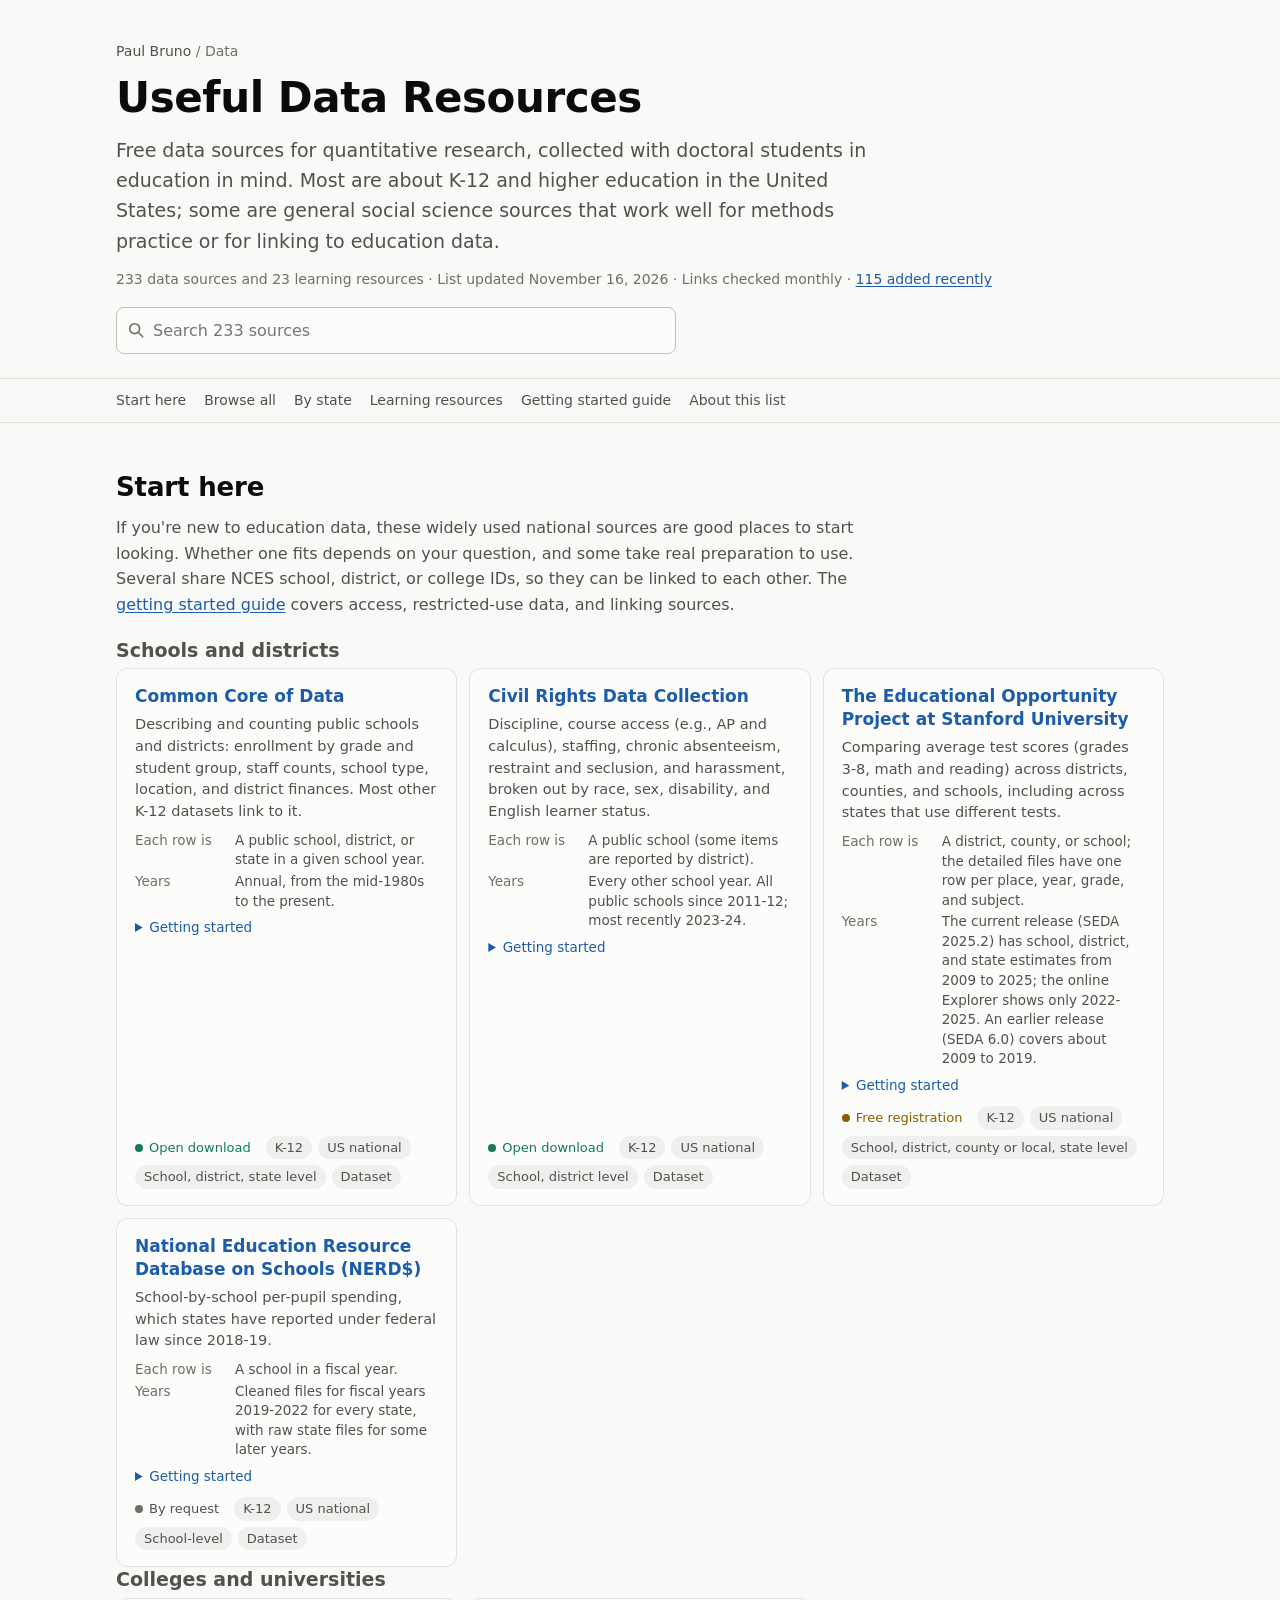
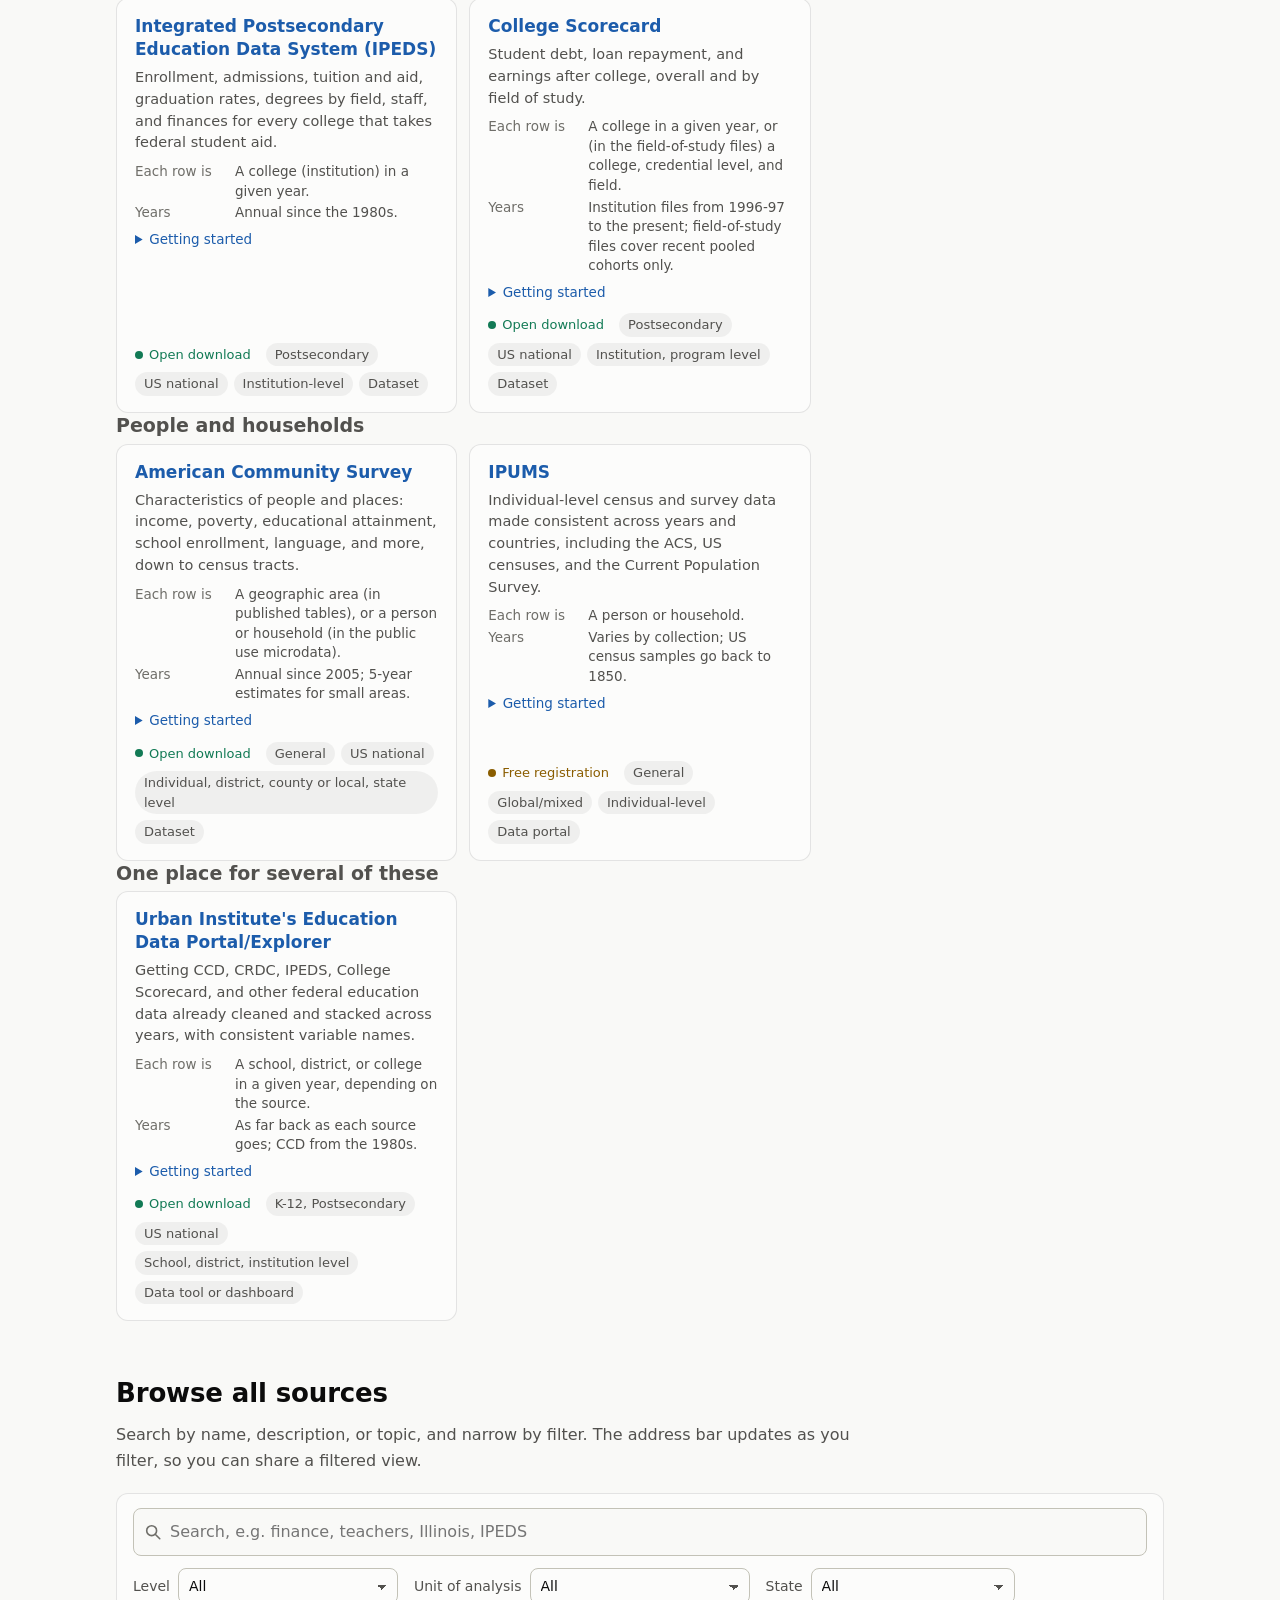
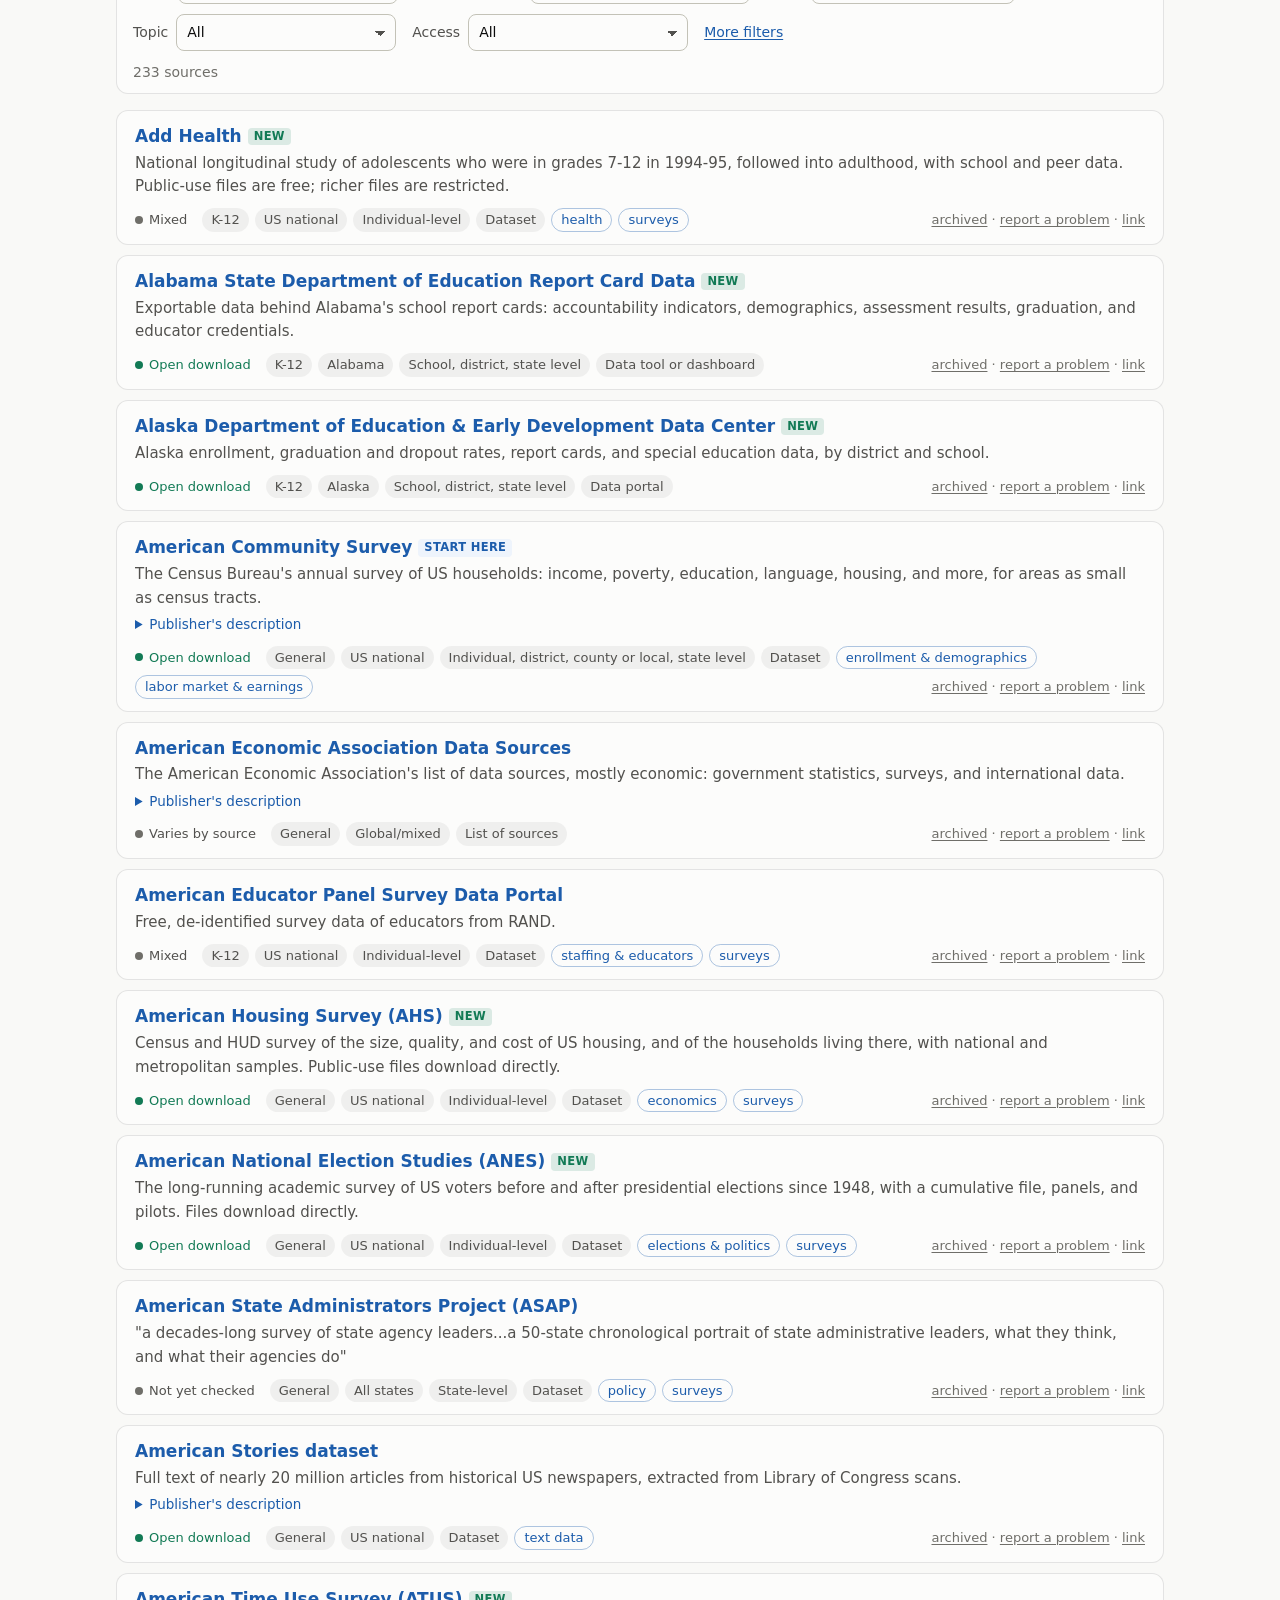
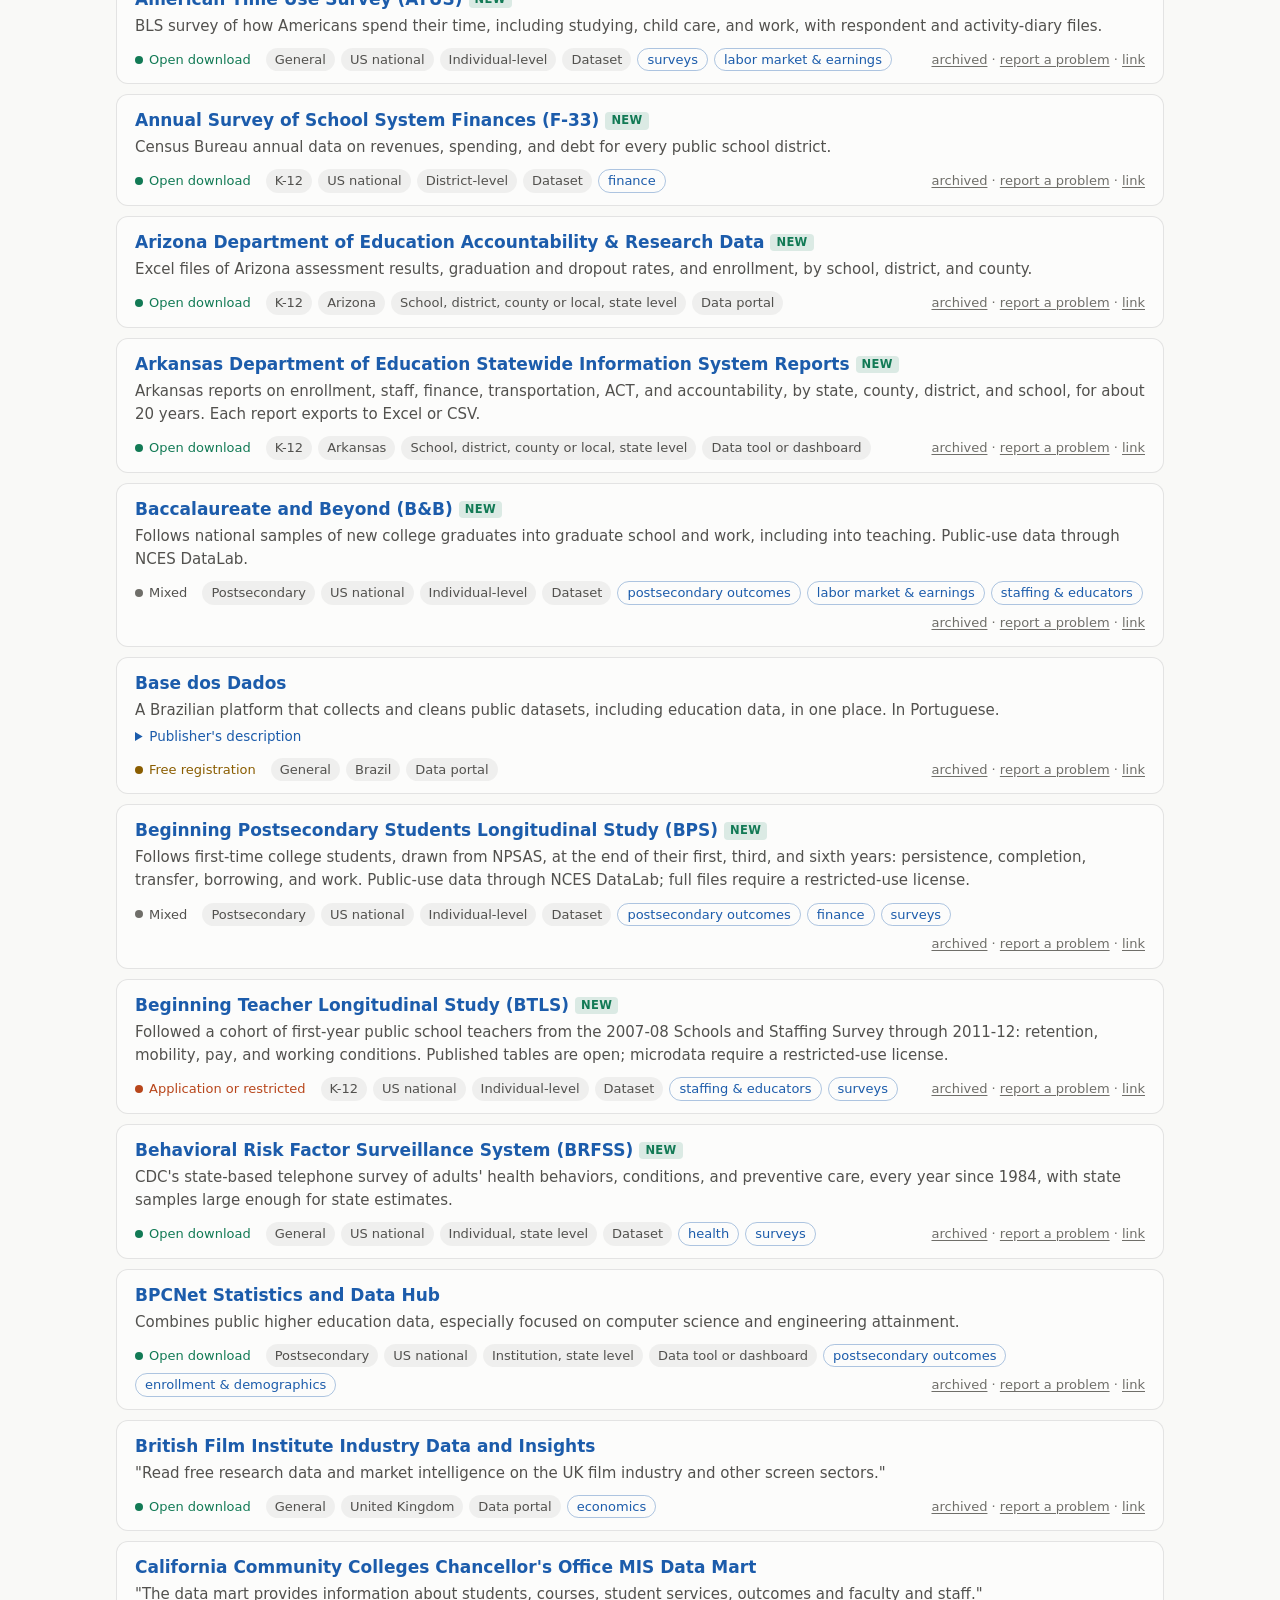
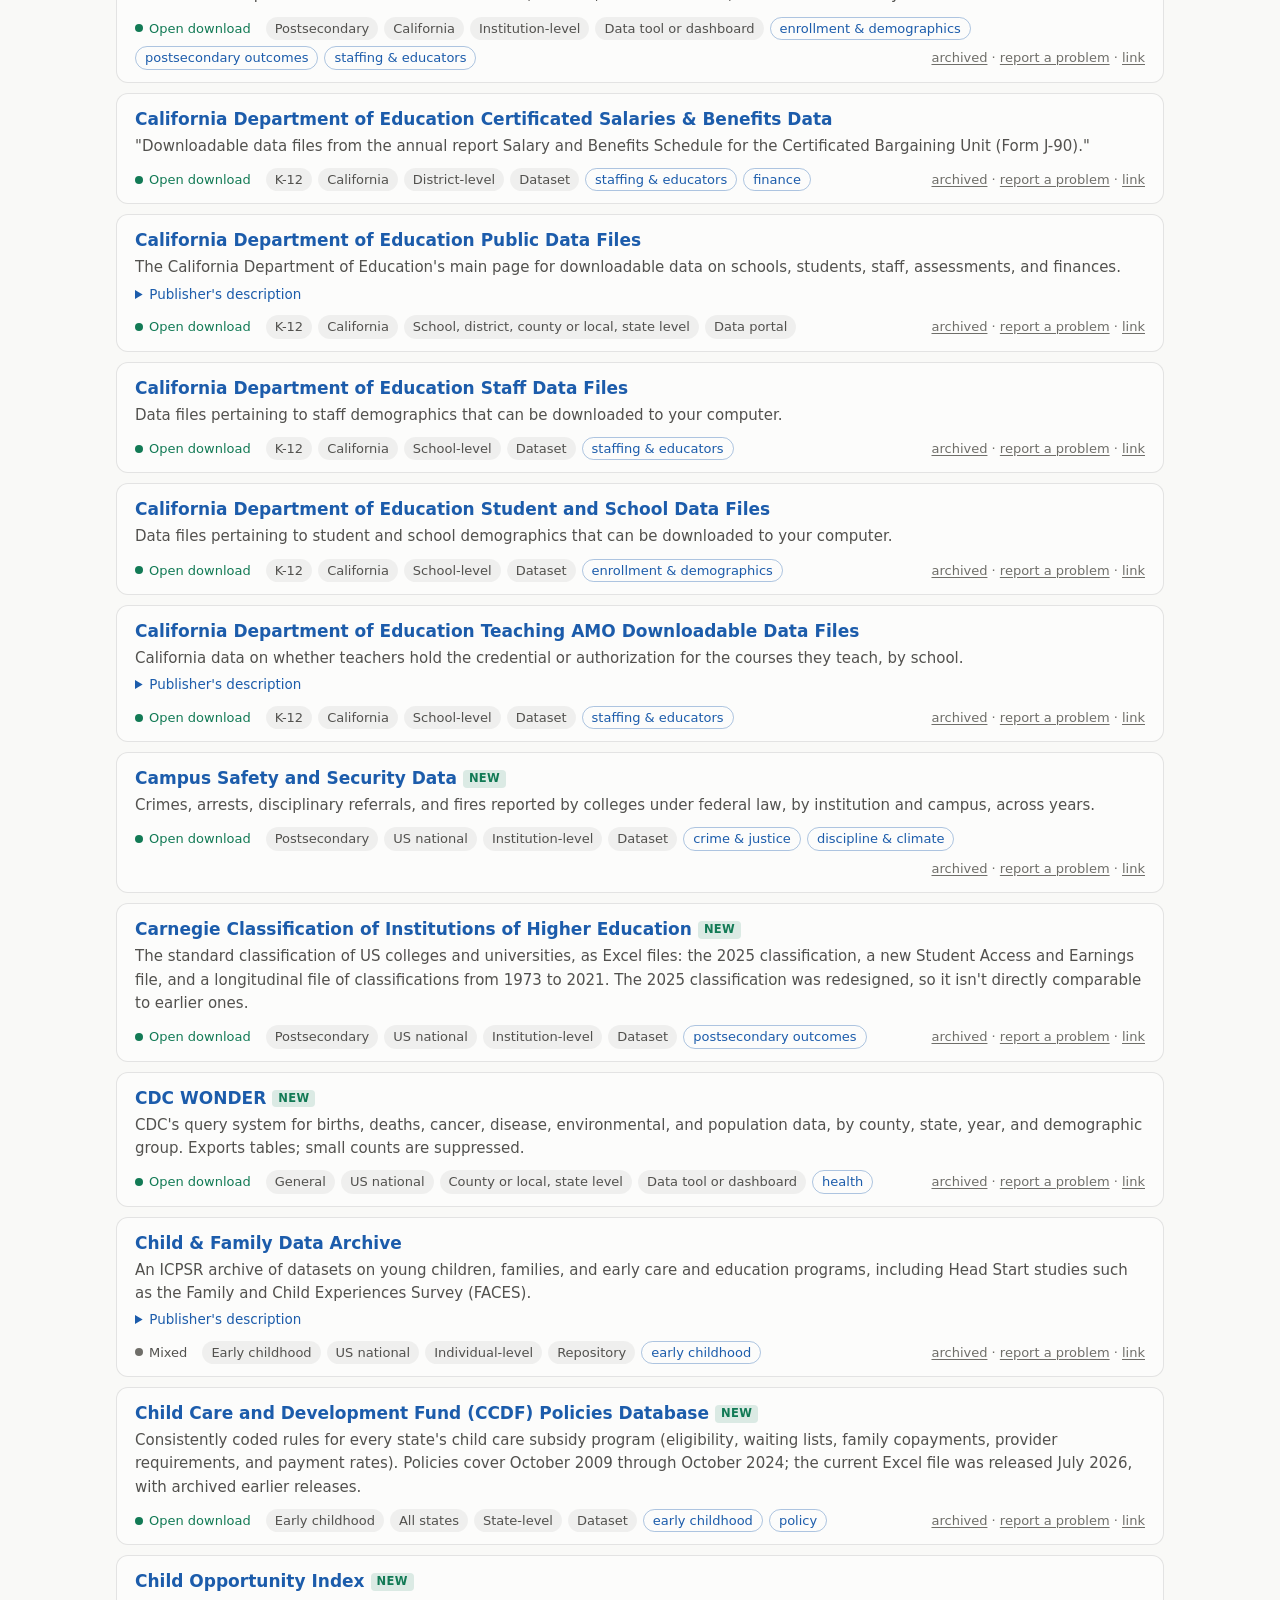
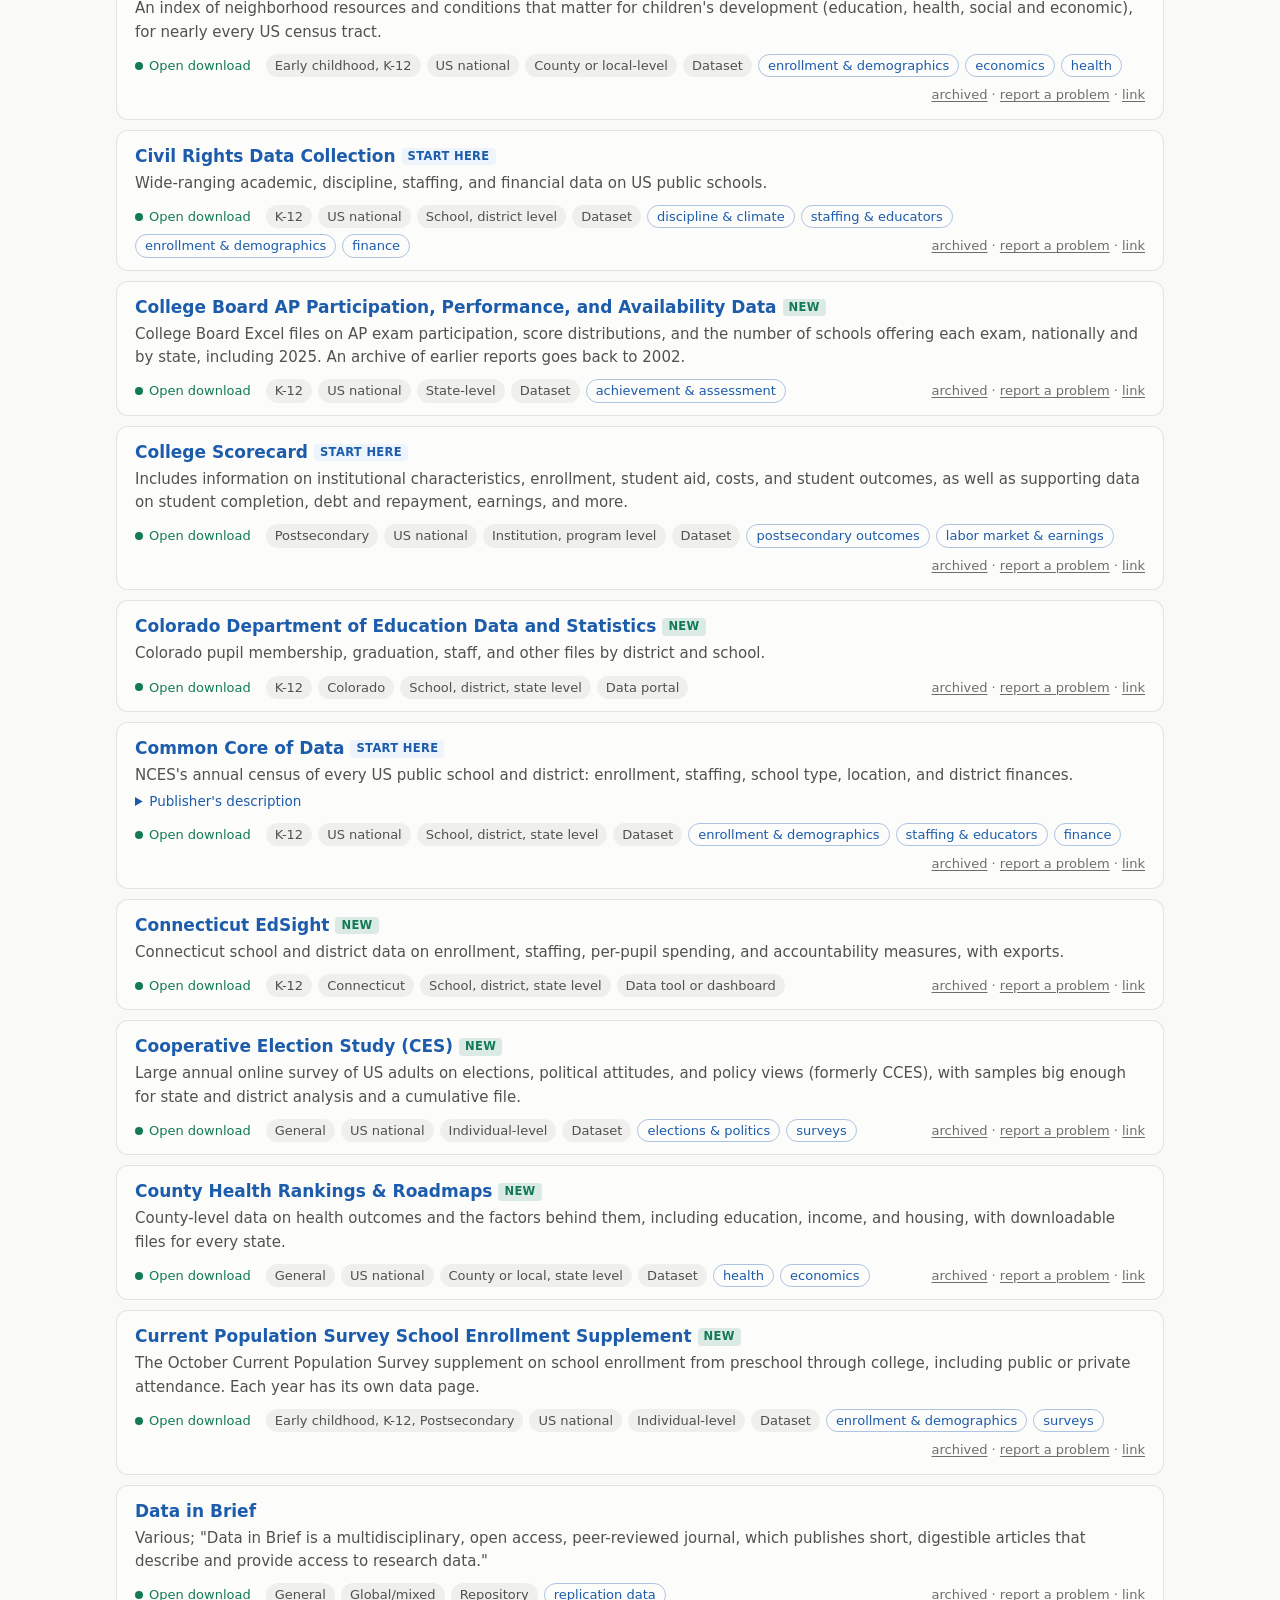
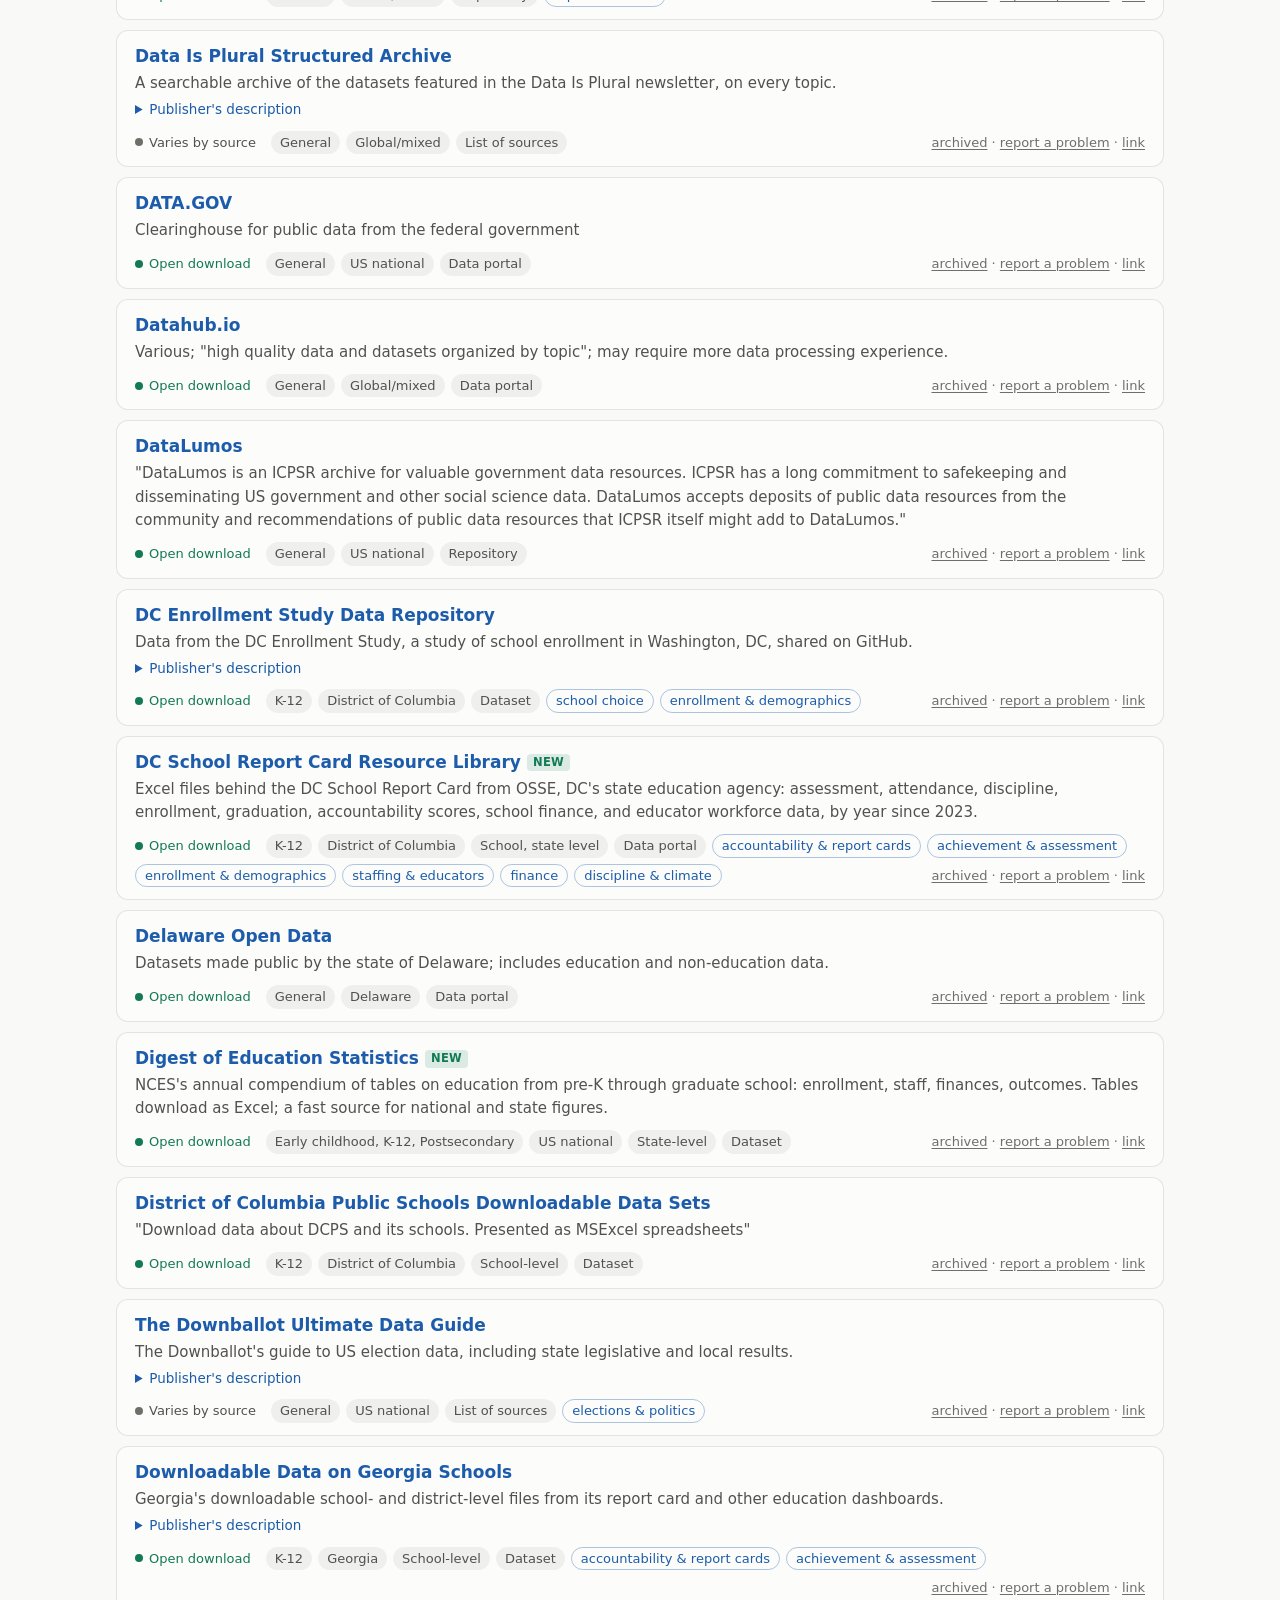
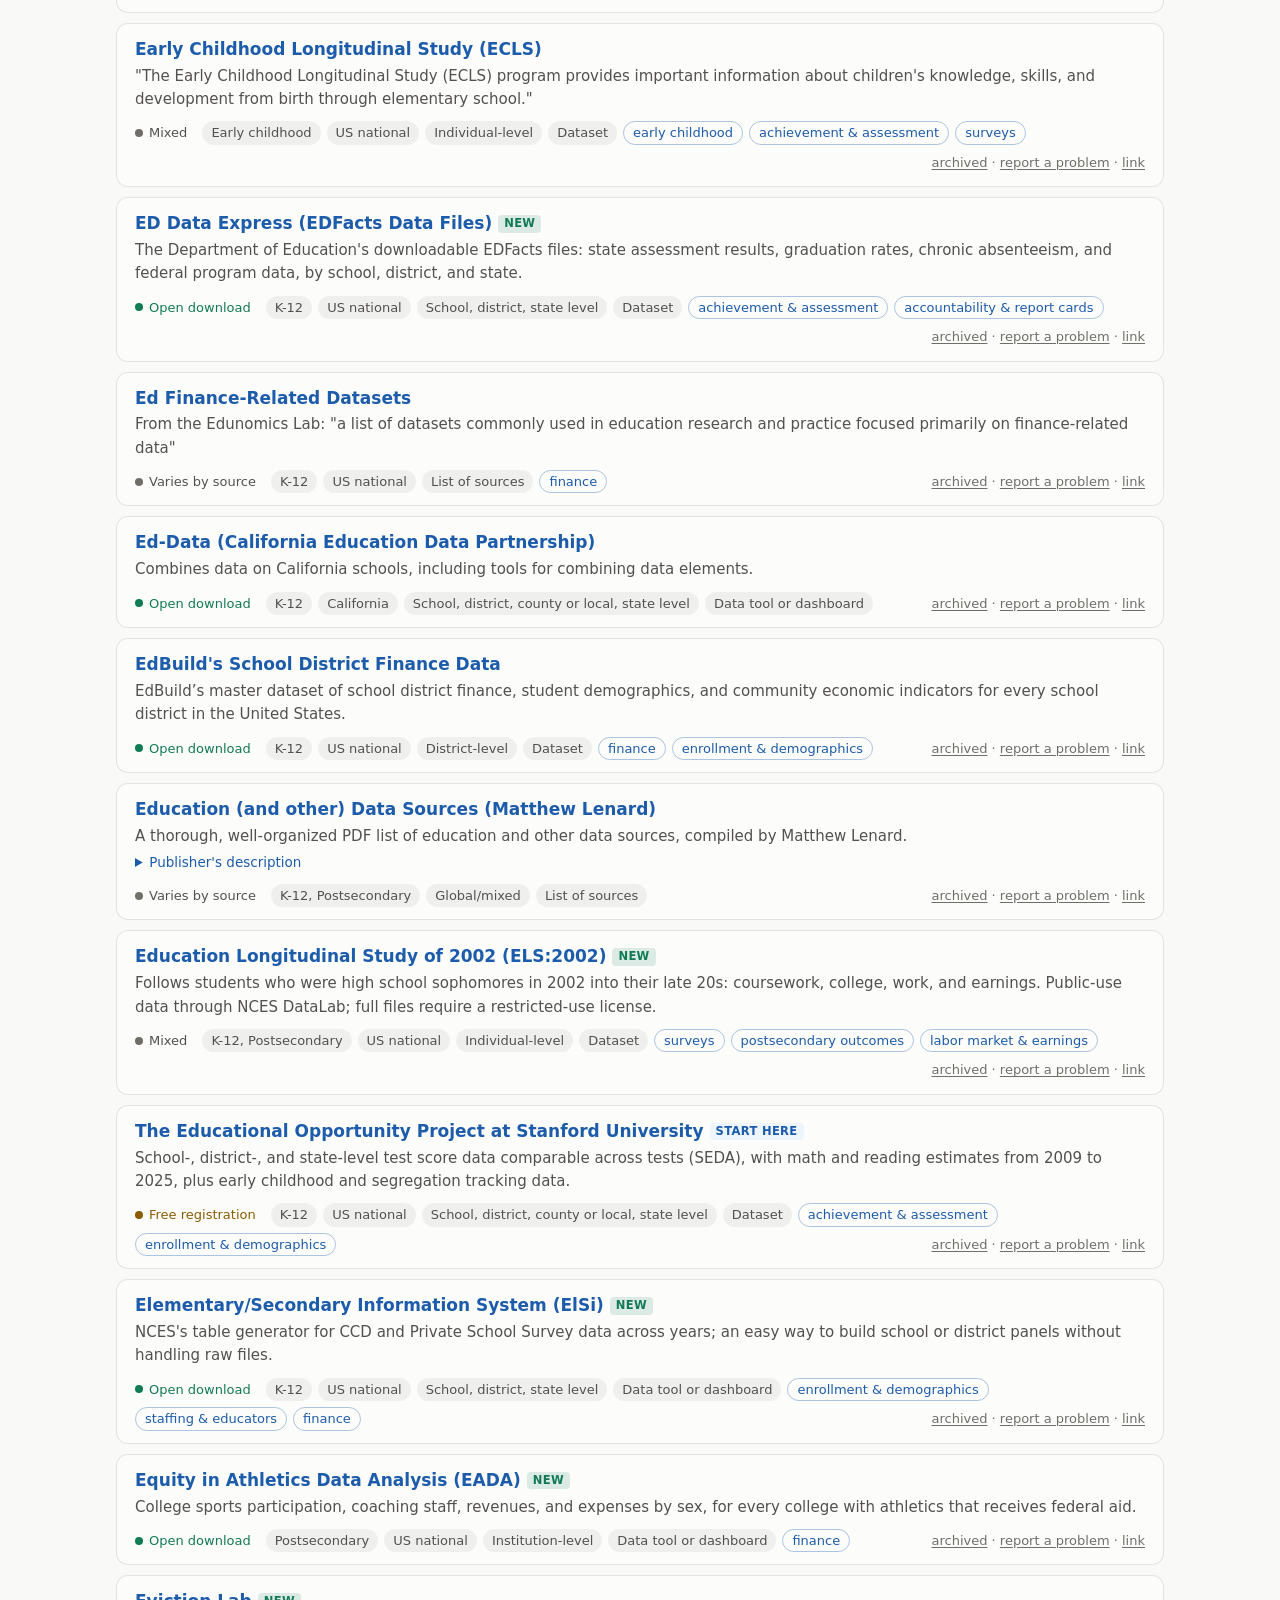
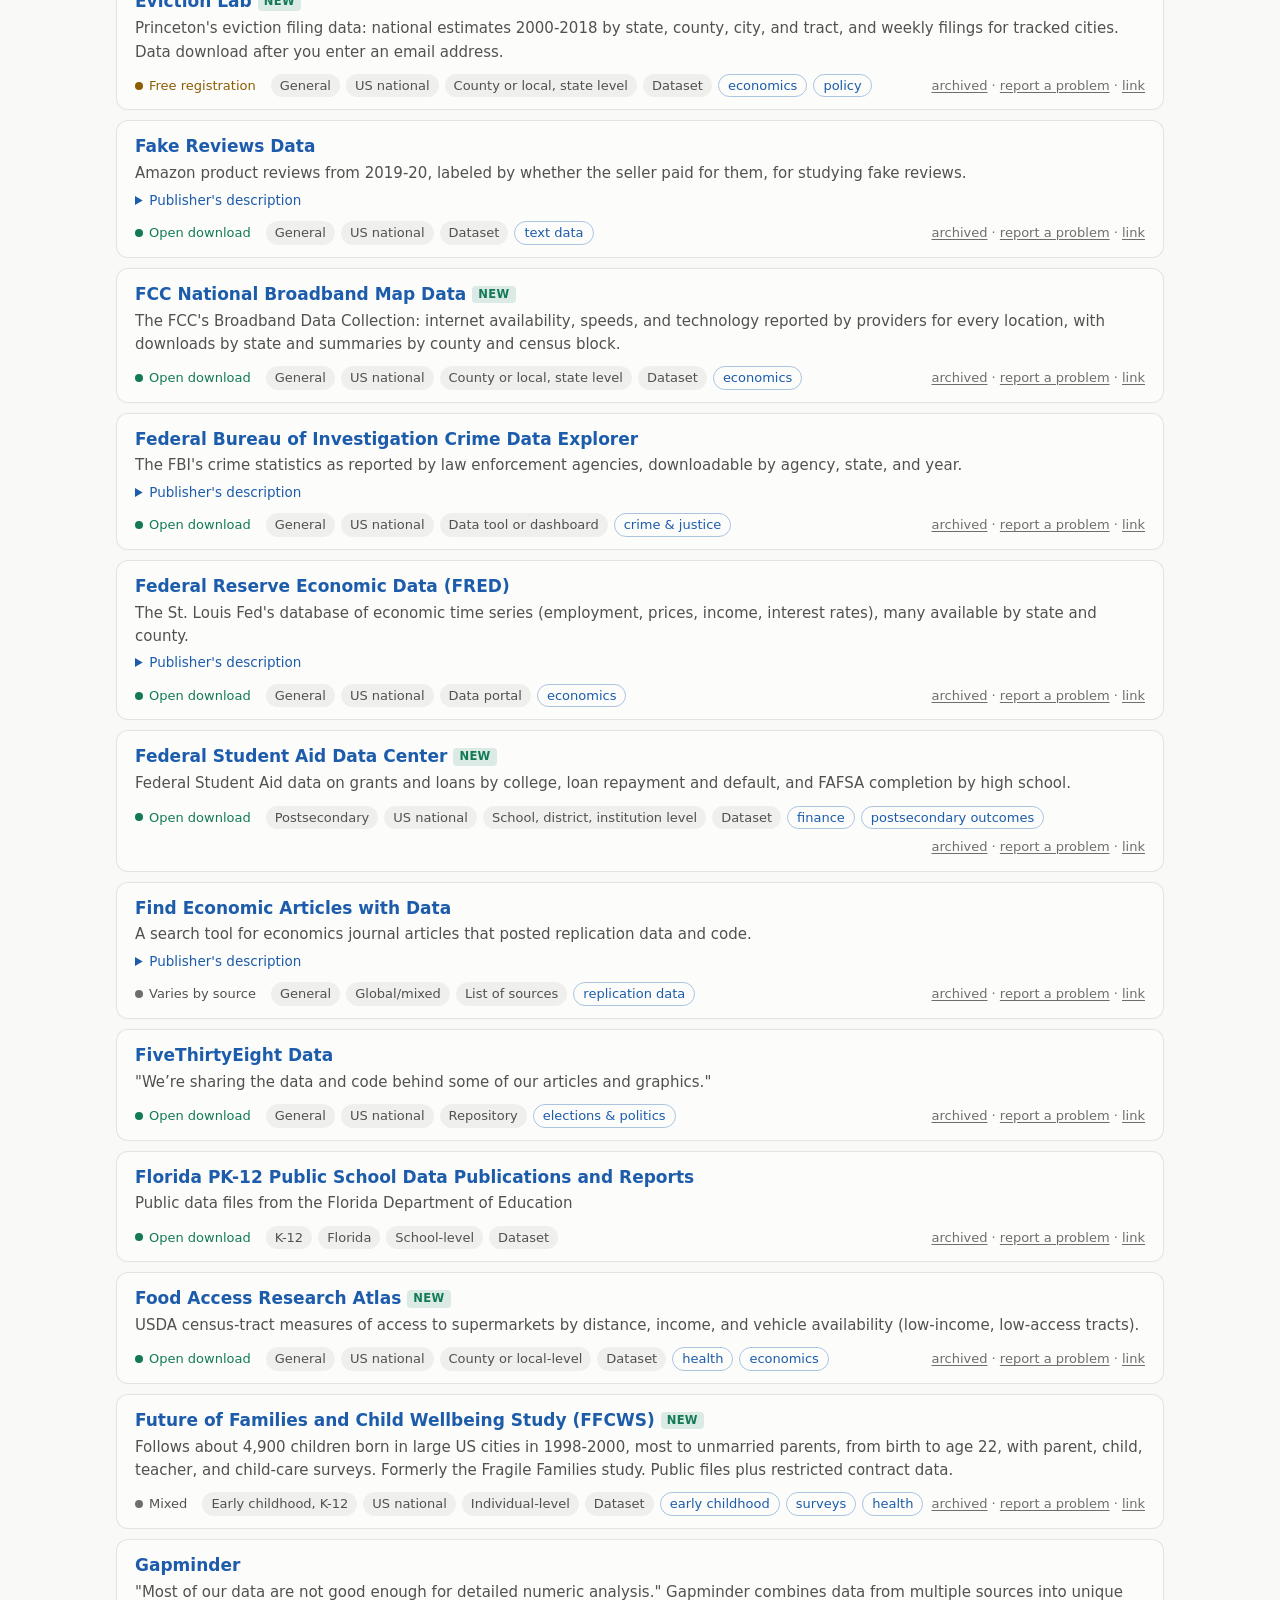
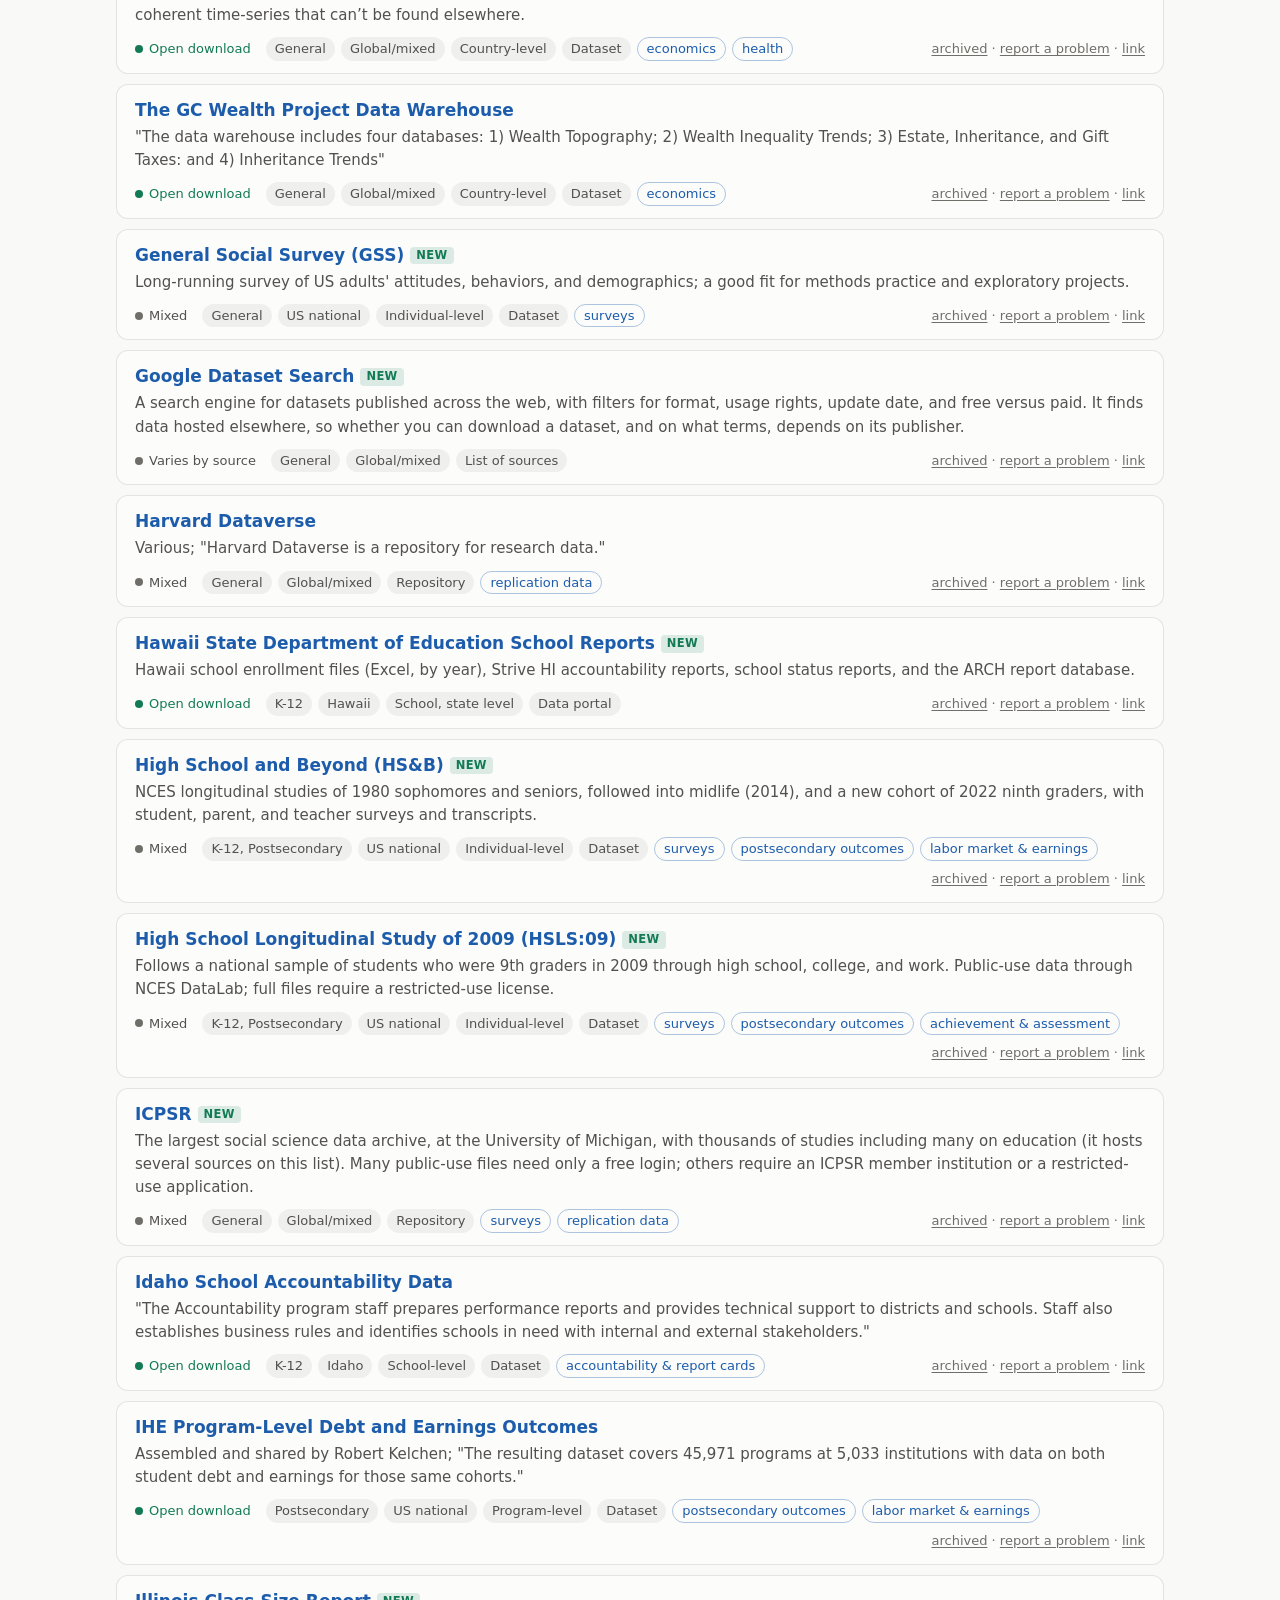
==== commit 2f824f9f: "Update the list (2026-11-16)" ====
--- a/index.html
+++ b/index.html
@@ -9,11 +9,11 @@
 <meta property="og:description" content="Free data sources for quantitative research in education, searchable by level, state, topic, and access.">
 <link rel="icon" href="data:image/svg+xml,%3Csvg xmlns='http://www.w3.org/2000/svg' viewBox='0 0 16 16'%3E%3Crect width='16' height='16' rx='3' fill='%232a78d6'/%3E%3Cellipse cx='8' cy='4.5' rx='4.5' ry='1.8' fill='none' stroke='white' stroke-width='1.4'/%3E%3Cpath d='M3.5 4.5v7c0 1 2 1.8 4.5 1.8s4.5-.8 4.5-1.8v-7M3.5 8c0 1 2 1.8 4.5 1.8s4.5-.8 4.5-1.8' fill='none' stroke='white' stroke-width='1.4'/%3E%3C/svg%3E">
 <link rel="stylesheet" href="assets/style.css?v=8">
-<script src="data/resources.js?v=835c03190b" defer></script>
-<script src="assets/app.js?v=17" defer></script>
+<script src="data/resources.js?v=bcad9cdb70" defer></script>
+<script src="assets/app.js?v=18" defer></script>
 <script src="assets/count.js?v=2" defer></script>
 <link rel="canonical" href="https://data.paul-bruno.com/">
-<!-- prerender:jsonld --><script type="application/ld+json">{"@context": "https://schema.org", "@type": "DataCatalog", "name": "Useful Data Resources", "url": "https://data.paul-bruno.com/", "description": "Free data sources for quantitative research in education, collected for doctoral students.", "creator": {"@type": "Person", "name": "Paul Bruno", "url": "https://www.paul-bruno.com/"}, "dateModified": "2026-11-07", "inLanguage": "en", "hasPart": [{"@type": "CreativeWork", "name": "Add Health", "url": "https://addhealth.cpc.unc.edu/data/", "description": "National longitudinal study of adolescents who were in grades 7-12 in 1994-95, followed into adulthood, with school and peer data. Public-use files are free; richer files are restricted."}, {"@type": "CreativeWork", "name": "Alabama State Department of Education Report Card Data", "url": "https://reportcard.alsde.edu/SupportingData_Alsde.aspx", "description": "Exportable data behind Alabama's school report cards: accountability indicators, demographics, assessment results, graduation, and educator credentials."}, {"@type": "CreativeWork", "name": "Alaska Department of Education & Early Development Data Center", "url": "https://education.alaska.gov/data-center", "description": "Alaska enrollment, graduation and dropout rates, report cards, and special education data, by district and school."}, {"@type": "CreativeWork", "name": "American Community Survey", "url": "https://www.census.gov/programs-surveys/acs", "description": "The Census Bureau's annual survey of US households: income, poverty, education, language, housing, and more, for areas as small as census tracts."}, {"@type": "CreativeWork", "name": "American Economic Association Data Sources", "url": "https://www.aeaweb.org/resources/data", "description": "The American Economic Association's list of data sources, mostly economic: government statistics, surveys, and international data."}, {"@type": "CreativeWork", "name": "American Educator Panel Survey Data Portal", "url": "https://www.rand.org/education-employment-infrastructure/survey-panels/aep/access-data.html", "description": "Free, de-identified survey data of educators from RAND."}, {"@type": "CreativeWork", "name": "American Housing Survey (AHS)", "url": "https://www.census.gov/programs-surveys/ahs/data.html", "description": "Census and HUD survey of the size, quality, and cost of US housing, and of the households living there, with national and metropolitan samples. Public-use files download directly."}, {"@type": "CreativeWork", "name": "American National Election Studies (ANES)", "url": "https://electionstudies.org/data-center/", "description": "The long-running academic survey of US voters before and after presidential elections since 1948, with a cumulative file, panels, and pilots. Files download directly."}, {"@type": "CreativeWork", "name": "American State Administrators Project (ASAP)", "url": "https://asap.wisc.edu/", "description": "\"a decades-long survey of state agency leaders...a 50-state chronological portrait of state administrative leaders, what they think, and what their agencies do\""}, {"@type": "CreativeWork", "name": "American Stories dataset", "url": "https://huggingface.co/datasets/dell-research-harvard/AmericanStories", "description": "Full text of nearly 20 million articles from historical US newspapers, extracted from Library of Congress scans."}, {"@type": "CreativeWork", "name": "American Time Use Survey (ATUS)", "url": "https://www.bls.gov/tus/data.htm", "description": "BLS survey of how Americans spend their time, including studying, child care, and work, with respondent and activity-diary files."}, {"@type": "CreativeWork", "name": "Annual Survey of School System Finances (F-33)", "url": "https://www.census.gov/programs-surveys/school-finances.html", "description": "Census Bureau annual data on revenues, spending, and debt for every public school district."}, {"@type": "CreativeWork", "name": "Arizona Department of Education Accountability & Research Data", "url": "https://www.azed.gov/accountability-research/data", "description": "Excel files of Arizona assessment results, graduation and dropout rates, and enrollment, by school, district, and county."}, {"@type": "CreativeWork", "name": "Arkansas Department of Education Statewide Information System Reports", "url": "https://adedata.arkansas.gov/statewide/", "description": "Arkansas reports on enrollment, staff, finance, transportation, ACT, and accountability, by state, county, district, and school, for about 20 years. Each report exports to Excel or CSV."}, {"@type": "CreativeWork", "name": "Baccalaureate and Beyond (B&B)", "url": "https://nces.ed.gov/surveys/b&b/", "description": "Follows national samples of new college graduates into graduate school and work, including into teaching. Public-use data through NCES DataLab."}, {"@type": "CreativeWork", "name": "Base dos Dados", "url": "https://basedosdados.org/", "description": "A Brazilian platform that collects and cleans public datasets, including education data, in one place. In Portuguese."}, {"@type": "CreativeWork", "name": "Beginning Postsecondary Students Longitudinal Study (BPS)", "url": "https://nces.ed.gov/surveys/bps/", "description": "Follows first-time college students, drawn from NPSAS, at the end of their first, third, and sixth years: persistence, completion, transfer, borrowing, and work. Public-use data through NCES DataLab; full files require a restricted-use license."}, {"@type": "CreativeWork", "name": "Beginning Teacher Longitudinal Study (BTLS)", "url": "https://nces.ed.gov/surveys/btls/", "description": "Followed a cohort of first-year public school teachers from the 2007-08 Schools and Staffing Survey through 2011-12: retention, mobility, pay, and working conditions. Published tables are open; microdata require a restricted-use license."}, {"@type": "CreativeWork", "name": "Behavioral Risk Factor Surveillance System (BRFSS)", "url": "https://www.cdc.gov/brfss/annual_data/annual_data.htm", "description": "CDC's state-based telephone survey of adults' health behaviors, conditions, and preventive care, every year since 1984, with state samples large enough for state estimates."}, {"@type": "CreativeWork", "name": "BPCNet Statistics and Data Hub", "url": "https://cra.org/cerp/data-visualization-2/", "description": "Combines public higher education data, especially focused on computer science and engineering attainment."}, {"@type": "CreativeWork", "name": "British Film Institute Industry Data and Insights", "url": "https://www.bfi.org.uk/industry-data-insights", "description": "\"Read free research data and market intelligence on the UK film industry and other screen sectors.\""}, {"@type": "CreativeWork", "name": "California Community Colleges Chancellor's Office MIS Data Mart", "url": "https://datamart.cccco.edu/", "description": "\"The data mart provides information about students, courses, student services, outcomes and faculty and staff.\""}, {"@type": "CreativeWork", "name": "California Department of Education Certificated Salaries & Benefits Data", "url": "https://www.cde.ca.gov/ds/fd/cs/", "description": "\"Downloadable data files from the annual report Salary and Benefits Schedule for the Certificated Bargaining Unit (Form J-90).\""}, {"@type": "CreativeWork", "name": "California Department of Education Public Data Files", "url": "https://www.cde.ca.gov/ds/", "description": "The California Department of Education's main page for downloadable data on schools, students, staff, assessments, and finances."}, {"@type": "CreativeWork", "name": "California Department of Education Staff Data Files", "url": "https://www.cde.ca.gov/ds/ad/staff.asp", "description": "Data files pertaining to staff demographics that can be downloaded to your computer."}, {"@type": "CreativeWork", "name": "California Department of Education Student and School Data Files", "url": "https://www.cde.ca.gov/ds/ad/downloadabledata.asp", "description": "Data files pertaining to student and school demographics that can be downloaded to your computer."}, {"@type": "CreativeWork", "name": "California Department of Education Teaching AMO Downloadable Data Files", "url": "https://www.cde.ca.gov/ds/ad/filestamo.asp", "description": "California data on whether teachers hold the credential or authorization for the courses they teach, by school."}, {"@type": "CreativeWork", "name": "Campus Safety and Security Data", "url": "https://ope.ed.gov/campussafety/public/html/home/home.html", "description": "Crimes, arrests, disciplinary referrals, and fires reported by colleges under federal law, by institution and campus, across years."}, {"@type": "CreativeWork", "name": "Carnegie Classification of Institutions of Higher Education", "url": "https://carnegieclassifications.acenet.edu/carnegie-classification/resources/", "description": "The standard classification of US colleges and universities, as Excel files: the 2025 classification, a new Student Access and Earnings file, and a longitudinal file of classifications from 1973 to 2021. The 2025 classification was redesigned, so it isn't directly comparable to earlier ones."}, {"@type": "CreativeWork", "name": "CDC WONDER", "url": "https://wonder.cdc.gov/", "description": "CDC's query system for births, deaths, cancer, disease, environmental, and population data, by county, state, year, and demographic group. Exports tables; small counts are suppressed."}, {"@type": "CreativeWork", "name": "Child & Family Data Archive", "url": "https://www.icpsr.umich.edu/sites/cfdata/find-data", "description": "An ICPSR archive of datasets on young children, families, and early care and education programs, including Head Start studies such as the Family and Child Experiences Survey (FACES)."}, {"@type": "CreativeWork", "name": "Child Care and Development Fund (CCDF) Policies Database", "url": "https://ccdf.urban.org/full-data-files", "description": "Consistently coded rules for every state's child care subsidy program (eligibility, waiting lists, family copayments, provider requirements, and payment rates). Policies cover October 2009 through October 2024; the current Excel file was released July 2026, with archived earlier releases."}, {"@type": "CreativeWork", "name": "Child Opportunity Index", "url": "https://www.diversitydatakids.org/child-opportunity-index", "description": "An index of neighborhood resources and conditions that matter for children's development (education, health, social and economic), for nearly every US census tract."}, {"@type": "CreativeWork", "name": "Civil Rights Data Collection", "url": "https://ocrdata.ed.gov/", "description": "Wide-ranging academic, discipline, staffing, and financial data on US public schools."}, {"@type": "CreativeWork", "name": "College Board AP Participation, Performance, and Availability Data", "url": "https://apcentral.collegeboard.org/about-ap/ap-data-research", "description": "College Board Excel files on AP exam participation, score distributions, and the number of schools offering each exam, nationally and by state, including 2025. An archive of earlier reports goes back to 2002."}, {"@type": "CreativeWork", "name": "College Scorecard", "url": "https://collegescorecard.ed.gov/data/", "description": "Includes information on institutional characteristics, enrollment, student aid, costs, and student outcomes, as well as supporting data on student completion, debt and repayment, earnings, and more."}, {"@type": "CreativeWork", "name": "Colorado Department of Education Data and Statistics", "url": "https://ed.cde.state.co.us/cdereval", "description": "Colorado pupil membership, graduation, staff, and other files by district and school."}, {"@type": "CreativeWork", "name": "Common Core of Data", "url": "https://nces.ed.gov/ccd/ccddata.asp", "description": "NCES's annual census of every US public school and district: enrollment, staffing, school type, location, and district finances."}, {"@type": "CreativeWork", "name": "Connecticut EdSight", "url": "https://public-edsight.ct.gov/", "description": "Connecticut school and district data on enrollment, staffing, per-pupil spending, and accountability measures, with exports."}, {"@type": "CreativeWork", "name": "Cooperative Election Study (CES)", "url": "https://tischcollege.tufts.edu/research-faculty/research-centers/cooperative-election-study/data-downloads", "description": "Large annual online survey of US adults on elections, political attitudes, and policy views (formerly CCES), with samples big enough for state and district analysis and a cumulative file."}, {"@type": "CreativeWork", "name": "County Health Rankings & Roadmaps", "url": "https://www.countyhealthrankings.org/", "description": "County-level data on health outcomes and the factors behind them, including education, income, and housing, with downloadable files for every state."}, {"@type": "CreativeWork", "name": "Current Population Survey School Enrollment Supplement", "url": "https://www.census.gov/data/datasets/2024/demo/cps/cps-school-enrollment.html", "description": "The October Current Population Survey supplement on school enrollment from preschool through college, including public or private attendance. Each year has its own data page."}, {"@type": "CreativeWork", "name": "Data in Brief", "url": "https://www.sciencedirect.com/journal/data-in-brief", "description": "Various; \"Data in Brief is a multidisciplinary, open access, peer-reviewed journal, which publishes short, digestible articles that describe and provide access to research data.\""}, {"@type": "CreativeWork", "name": "Data Is Plural Structured Archive", "url": "https://docs.google.com/spreadsheets/d/1wZhPLMCHKJvwOkP4juclhjFgqIY8fQFMemwKL2c64vk/edit#gid=0", "description": "A searchable archive of the datasets featured in the Data Is Plural newsletter, on every topic."}, {"@type": "CreativeWork", "name": "DATA.GOV", "url": "https://www.data.gov/", "description": "Clearinghouse for public data from the federal government"}, {"@type": "CreativeWork", "name": "Datahub.io", "url": "https://datahub.io/collections", "description": "Various; \"high quality data and datasets organized by topic\"; may require more data processing experience."}, {"@type": "CreativeWork", "name": "DataLumos", "url": "https://www.datalumos.org/datalumos/", "description": "\"DataLumos is an ICPSR archive for valuable government data resources. ICPSR has a long commitment to safekeeping and disseminating US government and other social science data. DataLumos accepts deposits of public data resources from the community and recommendations of public data resources that ICPSR itself might add to DataLumos.\""}, {"@type": "CreativeWork", "name": "DC Enrollment Study Data Repository", "url": "https://github.com/betsyjwolf/DC-Enrollment-Study", "description": "Data from the DC Enrollment Study, a study of school enrollment in Washington, DC, shared on GitHub."}, {"@type": "CreativeWork", "name": "DC School Report Card Resource Library", "url": "https://osse.dc.gov/page/dc-school-report-card-resource-library", "description": "Excel files behind the DC School Report Card from OSSE, DC's state education agency: assessment, attendance, discipline, enrollment, graduation, accountability scores, school finance, and educator workforce data, by year since 2023."}, {"@type": "CreativeWork", "name": "Delaware Open Data", "url": "https://data.delaware.gov/browse", "description": "Datasets made public by the state of Delaware; includes education and non-education data."}, {"@type": "CreativeWork", "name": "Digest of Education Statistics", "url": "https://nces.ed.gov/programs/digest/", "description": "NCES's annual compendium of tables on education from pre-K through graduate school: enrollment, staff, finances, outcomes. Tables download as Excel; a fast source for national and state figures."}, {"@type": "CreativeWork", "name": "District of Columbia Public Schools Downloadable Data Sets", "url": "https://dcps.dc.gov/service/dcps-downloadable-data-sets", "description": "\"Download data about DCPS and its schools. Presented as MSExcel spreadsheets\""}, {"@type": "CreativeWork", "name": "The Downballot Ultimate Data Guide", "url": "https://www.the-downballot.com/p/data", "description": "The Downballot's guide to US election data, including state legislative and local results."}, {"@type": "CreativeWork", "name": "Downloadable Data on Georgia Schools", "url": "https://gosa.georgia.gov/dashboards-data-report-card/downloadable-data", "description": "Georgia's downloadable school- and district-level files from its report card and other education dashboards."}, {"@type": "CreativeWork", "name": "Early Childhood Longitudinal Study (ECLS)", "url": "https://nces.ed.gov/ecls/index.asp", "description": "\"The Early Childhood Longitudinal Study (ECLS) program provides important information about children's knowledge, skills, and development from birth through elementary school.\""}, {"@type": "CreativeWork", "name": "ED Data Express (EDFacts Data Files)", "url": "https://eddataexpress.ed.gov/download/data-library", "description": "The Department of Education's downloadable EDFacts files: state assessment results, graduation rates, chronic absenteeism, and federal program data, by school, district, and state."}, {"@type": "CreativeWork", "name": "Ed Finance-Related Datasets", "url": "https://edunomicslab.org/ed-finance-related-datasets/", "description": "From the Edunomics Lab: \"a list of datasets commonly used in education research and practice focused primarily on finance-related data\""}, {"@type": "CreativeWork", "name": "Ed-Data (California Education Data Partnership)", "url": "https://www.ed-data.org/", "description": "Combines data on California schools, including tools for combining data elements."}, {"@type": "CreativeWork", "name": "EdBuild's School District Finance Data", "url": "http://data.edbuild.org/", "description": "EdBuild’s master dataset of school district finance, student demographics, and community economic indicators for every school district in the United States."}, {"@type": "CreativeWork", "name": "Education (and other) Data Sources (Matthew Lenard)", "url": "https://www.dropbox.com/scl/fi/jv47vqkmou828obwznbml/data_sources.pdf?rlkey=2fghdppn34y2t37dul4jeoil7&dl=0", "description": "A thorough, well-organized PDF list of education and other data sources, compiled by Matthew Lenard."}, {"@type": "CreativeWork", "name": "Education Longitudinal Study of 2002 (ELS:2002)", "url": "https://nces.ed.gov/surveys/els2002/", "description": "Follows students who were high school sophomores in 2002 into their late 20s: coursework, college, work, and earnings. Public-use data through NCES DataLab; full files require a restricted-use license."}, {"@type": "CreativeWork", "name": "The Educational Opportunity Project at Stanford University", "url": "https://edopportunity.org/", "description": "School- and district-level test score data comparable across tests (SEDA), educational recovery data, and segregation tracking data."}, {"@type": "CreativeWork", "name": "Elementary/Secondary Information System (ElSi)", "url": "https://nces.ed.gov/ccd/elsi/", "description": "NCES's table generator for CCD and Private School Survey data across years; an easy way to build school or district panels without handling raw files."}, {"@type": "CreativeWork", "name": "Equity in Athletics Data Analysis (EADA)", "url": "https://ope.ed.gov/athletics/", "description": "College sports participation, coaching staff, revenues, and expenses by sex, for every college with athletics that receives federal aid."}, {"@type": "CreativeWork", "name": "Eviction Lab", "url": "https://evictionlab.org/get-the-data/", "description": "Princeton's eviction filing data: national estimates 2000-2018 by state, county, city, and tract, and weekly filings for tracked cities. Data download after you enter an email address."}, {"@type": "CreativeWork", "name": "Fake Reviews Data", "url": "https://github.com/bretthollenbeck/fake-reviews-data", "description": "Amazon product reviews from 2019-20, labeled by whether the seller paid for them, for studying fake reviews."}, {"@type": "CreativeWork", "name": "FCC National Broadband Map Data", "url": "https://broadbandmap.fcc.gov/data-download", "description": "The FCC's Broadband Data Collection: internet availability, speeds, and technology reported by providers for every location, with downloads by state and summaries by county and census block."}, {"@type": "CreativeWork", "name": "Federal Bureau of Investigation Crime Data Explorer", "url": "https://cde.ucr.cjis.gov/LATEST/webapp/#/pages/home", "description": "The FBI's crime statistics as reported by law enforcement agencies, downloadable by agency, state, and year."}, {"@type": "CreativeWork", "name": "Federal Reserve Economic Data (FRED)", "url": "https://fred.stlouisfed.org/", "description": "The St. Louis Fed's database of economic time series (employment, prices, income, interest rates), many available by state and county."}, {"@type": "CreativeWork", "name": "Federal Student Aid Data Center", "url": "https://studentaid.gov/data-center", "description": "Federal Student Aid data on grants and loans by college, loan repayment and default, and FAFSA completion by high school."}, {"@type": "CreativeWork", "name": "Find Economic Articles with Data", "url": "https://ejd.econ.mathematik.uni-ulm.de/", "description": "A search tool for economics journal articles that posted replication data and code."}, {"@type": "CreativeWork", "name": "FiveThirtyEight Data", "url": "https://data.fivethirtyeight.com/", "description": "\"We’re sharing the data and code behind some of our articles and graphics.\""}, {"@type": "CreativeWork", "name": "Florida PK-12 Public School Data Publications and Reports", "url": "https://www.fldoe.org/accountability/data-sys/edu-info-accountability-services/pk-12-public-school-data-pubs-reports/", "description": "Public data files from the Florida Department of Education"}, {"@type": "CreativeWork", "name": "Food Access Research Atlas", "url": "https://ers.usda.gov/data-products/food-access-research-atlas/download-the-data", "description": "USDA census-tract measures of access to supermarkets by distance, income, and vehicle availability (low-income, low-access tracts)."}, {"@type": "CreativeWork", "name": "Future of Families and Child Wellbeing Study (FFCWS)", "url": "https://ffcws.princeton.edu/", "description": "Follows about 4,900 children born in large US cities in 1998-2000, most to unmarried parents, from birth to age 22, with parent, child, teacher, and child-care surveys. Formerly the Fragile Families study. Public files plus restricted contract data."}, {"@type": "CreativeWork", "name": "Gapminder", "url": "https://www.gapminder.org/data/", "description": "\"Most of our data are not good enough for detailed numeric analysis.\" Gapminder combines data from multiple sources into unique coherent time-series that can’t be found elsewhere."}, {"@type": "CreativeWork", "name": "The GC Wealth Project Data Warehouse", "url": "https://wealthproject.gc.cuny.edu/data/data_and_documentation/", "description": "\"The data warehouse includes four databases: 1) Wealth Topography; 2) Wealth Inequality Trends; 3) Estate, Inheritance, and Gift Taxes: and 4) Inheritance Trends\""}, {"@type": "CreativeWork", "name": "General Social Survey (GSS)", "url": "https://gss.norc.org/get-the-data.html", "description": "Long-running survey of US adults' attitudes, behaviors, and demographics; a good fit for methods practice and exploratory projects."}, {"@type": "CreativeWork", "name": "Google Dataset Search", "url": "https://datasetsearch.research.google.com/", "description": "A search engine for datasets published across the web, with filters for format, usage rights, update date, and free versus paid. It finds data hosted elsewhere, so whether you can download a dataset, and on what terms, depends on its publisher."}, {"@type": "CreativeWork", "name": "Harvard Dataverse", "url": "https://dataverse.harvard.edu/", "description": "Various; \"Harvard Dataverse is a repository for research data.\""}, {"@type": "CreativeWork", "name": "Hawaii State Department of Education School Reports", "url": "https://hawaiipublicschools.org/data-reports/school-reports/", "description": "Hawaii school enrollment files (Excel, by year), Strive HI accountability reports, school status reports, and the ARCH report database."}, {"@type": "CreativeWork", "name": "High School and Beyond (HS&B)", "url": "https://nces.ed.gov/surveys/hsb/", "description": "NCES longitudinal studies of 1980 sophomores and seniors, followed into midlife (2014), and a new cohort of 2022 ninth graders, with student, parent, and teacher surveys and transcripts."}, {"@type": "CreativeWork", "name": "High School Longitudinal Study of 2009 (HSLS:09)", "url": "https://nces.ed.gov/surveys/hsls09/", "description": "Follows a national sample of students who were 9th graders in 2009 through high school, college, and work. Public-use data through NCES DataLab; full files require a restricted-use license."}, {"@type": "CreativeWork", "name": "ICPSR", "url": "https://www.icpsr.umich.edu/", "description": "The largest social science data archive, at the University of Michigan, with thousands of studies including many on education (it hosts several sources on this list). Many public-use files need only a free login; others require an ICPSR member institution or a restricted-use application."}, {"@type": "CreativeWork", "name": "Idaho School Accountability Data", "url": "https://www.idahoreportcard.org/datafiles", "description": "\"The Accountability program staff prepares performance reports and provides technical support to districts and schools. Staff also establishes business rules and identifies schools in need with internal and external stakeholders.\""}, {"@type": "CreativeWork", "name": "IHE Program-Level Debt and Earnings Outcomes", "url": "https://robertkelchen.com/2023/01/19/sharing-a-dataset-of-program-level-debt-and-earnings-outcomes/", "description": "Assembled and shared by Robert Kelchen; \"The resulting dataset covers 45,971 programs at 5,033 institutions with data on both student debt and earnings for those same cohorts.\""}, {"@type": "CreativeWork", "name": "Illinois Class Size Report", "url": "https://www.isbe.net/Pages/Data-Analysis-Reports.aspx", "description": "Annual ISBE Excel files, 2019-20 to 2024-25 (required by 105 ILCS 5/2-3.136a). District sheet: pupil-teacher ratios, teacher counts by grade and subject, and average class size by grade. School sheet: teacher FTE and K-3 and 4-12 class sizes compared with the district's Evidence-Based Funding guidelines."}, {"@type": "CreativeWork", "name": "Illinois Community College Enrollment Report", "url": "https://www.isbe.net/Pages/Data-Analysis-Reports.aspx", "description": "ISBE counts of college courses taken by Illinois high school students (dual credit and similar), by district or Regional Office of Education, college, and course title, with counts under 10 suppressed: Excel files for SY2023-SY2025 and archived PDF reports for 2003-04 to 2012-13. Despite the report's name, the colleges include some that aren't community colleges (such as a nursing college). Not a measure of general community college enrollment."}, {"@type": "CreativeWork", "name": "Illinois Educator Pipeline Data", "url": "https://www.isbe.net/Pages/Data.aspx", "description": "\"Explore ISBE's data collections and analysis addressing the teacher shortage and teacher pipeline in Illinois.​\""}, {"@type": "CreativeWork", "name": "Illinois Educator Supply and Demand Data", "url": "https://www.isbe.net/Pages/EdSupplyDemand.aspx", "description": "Illinois State Board of Education data on the supply of and demand for teachers and other staff, by field and region."}, {"@type": "CreativeWork", "name": "Illinois EIS Salary Data Sets (Administrator and Teacher Salaries and Benefits)", "url": "https://www.isbe.net/Pages/Data-Analysis-Reports.aspx", "description": "Annual Excel files from ISBE's Employment Information System (EIS) with staff-position records for administrators and teachers reported by Illinois public school districts: name, district, position, base salary, FTE and FTE-adjusted salary, sick and vacation days, bonus, annuities, retirement enhancements, and other benefits, 2013 to 2025 (2013-2017 in one file). One person can appear in more than one record."}, {"@type": "CreativeWork", "name": "Illinois Fall Enrollment Counts", "url": "https://www.isbe.net/Pages/Data-Analysis-Reports.aspx", "description": "ISBE fall enrollment files: Fall Enrollment Reports and state summaries (FY2021-FY2026), and older Students Housed by Serving School files back to 2002-03, by school, district, and state, with enrollment by grade and student group. Home enrollment is a headcount of students at their home school or district; serving enrollment splits students across the locations they attend according to their share of attendance, so it can include fractions. Don't use the two interchangeably."}, {"@type": "CreativeWork", "name": "Illinois Noncertified Staff Salary Study", "url": "https://www.isbe.net/Pages/Data-Analysis-Reports.aspx", "description": "District salary schedules, policies, and benefits for noncertified staff (educational support personnel) in Illinois districts with 1,000 or more students, from 2007 on, by district, position category, and year. To download: on the ISBE Reports page, open Noncertified Staff Salary Study, click 'Search by School Year and/or District Name', choose a year and/or district (leave blank for all), and export the results as CSV or another delimited format."}, {"@type": "CreativeWork", "name": "Illinois School Discipline Data", "url": "https://www.isbe.net/Pages/Expulsions-Suspensions-and-Truants-by-District.aspx", "description": "Suspension, expulsion, and truancy counts for Illinois districts, from the Illinois State Board of Education."}, {"@type": "CreativeWork", "name": "Illinois School Safety Incident Reports", "url": "https://www.isbe.net/Pages/Data-Analysis-Reports.aspx", "description": "Incident-level records from ISBE's School Incident Reporting System of attacks on school personnel, firearms, and drug-related incidents in Illinois schools, yearly from SY2020 to SY2025: date, district, school, location, offense, and drug and weapon type. The page also posts yearly Persistently Dangerous Schools lists, but none of the 2020-2025 lists names any school."}, {"@type": "CreativeWork", "name": "Illinois School Support Personnel Report", "url": "https://www.isbe.net/Pages/Data-Analysis-Reports.aspx", "description": "Annual ISBE counts (2023 to 2025, required by 105 ILCS 5/2-3.182) of full- and part-time employees holding school support personnel endorsements, by endorsement area: school counselor, school psychologist, school social worker, school nurse, speech-language pathology, and marriage and family therapy. Holding an endorsement doesn't mean the person works in that role, and one person can hold several endorsements, so the areas overlap. By district (including special education cooperatives), with enrollment and IEP counts and a state total."}, {"@type": "CreativeWork", "name": "Illinois State Board of Education Report Card Data Library", "url": "https://www.isbe.net/Pages/Illinois-State-Report-Card-Data.aspx", "description": "Illinois report card data files for every school and district: enrollment, demographics, assessment results, graduation, and staffing."}, {"@type": "CreativeWork", "name": "Illinois Student Health Data (Immunization, Dental, and Eye Exams)", "url": "https://www.isbe.net/Pages/Data-Analysis-Reports.aspx", "description": "ISBE school survey results on student immunization and health exam compliance, dental exams, and eye exams, for public and nonpublic schools, with small counts suppressed. Coverage differs by series: immunization Excel files run from 2003-04 to 2025-26, while the dental and eye exam files start later and some years are PDF reports only (PDF immunization summaries go back to 1998-99)."}, {"@type": "CreativeWork", "name": "Illinois Teacher Evaluation Report", "url": "https://www.isbe.net/Pages/Data-Analysis-Reports.aspx", "description": "Aggregate teacher performance evaluation outcomes for Illinois, published annually since 2023 under Public Act 103-0452: percentages of teachers rated Unsatisfactory, Needs Improvement, Proficient, and Excellent, by teacher race and tenure status, for schools, districts, and Regional Offices of Education. Percentages based on small counts are suppressed. Not teacher-level records."}, {"@type": "CreativeWork", "name": "Illinois Teacher Reduction in Force Survey", "url": "https://www.isbe.net/Pages/Data-Analysis-Reports.aspx", "description": "Annual district reports of tenured and non-tenured teacher dismissals, recalls and reemployment, non-rehires, and position eliminations, measured in FTE: Excel files 2014-2025 and PDF reports back to 2003-04."}, {"@type": "CreativeWork", "name": "Illinois Teacher Salary Study", "url": "https://www.isbe.net/Pages/Data-Analysis-Reports.aspx", "description": "ISBE's annual district survey of teacher salary schedules and policies (such as beginning and maximum scheduled salaries by degree) and fringe benefits, one row per district, as Excel files for each year from 2010-11 to 2025-26. These describe schedules and policies, not individual teachers' pay. Recent files add statewide median and average comparisons over three years. Does not use EIS data."}, {"@type": "CreativeWork", "name": "Income Distributions and Dynamics in America: Data Center", "url": "https://www.minneapolisfed.org/institute/income-distributions-and-dynamics-in-america/data-center", "description": "The Income Distributions and Dynamics in America project seeks to foster new research and analysis on income disparities by providing statistics on income percentiles, shares, growth rates, persistence, and more for many U.S. demographic groups at national and state levels."}, {"@type": "CreativeWork", "name": "Indiana Department of Education Data center & Reports", "url": "https://www.in.gov/doe/it/data-center-and-reports/", "description": "\"This site provides information about performance and progress of Indiana schools. \""}, {"@type": "CreativeWork", "name": "Integrated Postsecondary Education Data System (IPEDS)", "url": "https://nces.ed.gov/ipeds/use-the-data", "description": "Data on institutions of higher education in the United States, including enrollment, financial aid, degree completion, etc."}, {"@type": "CreativeWork", "name": "International Computer and Information Literacy Study (ICILS)", "url": "https://www.iea.nl/data-tools/repository/icils", "description": "International study of eighth graders' computer and information literacy and computational thinking, with student, teacher, and school questionnaires."}, {"@type": "CreativeWork", "name": "Iowa Department of Education Statistics", "url": "https://educate.iowa.gov/pk-12/data/education-statistics", "description": "Excel files on Iowa enrollment, staff and teacher salaries, free and reduced-price meals, and English learners."}, {"@type": "CreativeWork", "name": "IPPSR Correlates of State Policy", "url": "http://ippsr.msu.edu/public-policy/correlates-state-policy", "description": "The Correlates of State Policy Project includes more than 900 variables, with observations across the 50 U.S. states and across time (1900–2016, approximately). These variables represent policy outputs or political, social, or economic factors that may influence policy differences."}, {"@type": "CreativeWork", "name": "IPUMS", "url": "https://ipums.org/", "description": "Census and survey microdata from the US and around the world, made consistent across years; free extracts after registration."}, {"@type": "CreativeWork", "name": "Kaggle Datasets", "url": "https://www.kaggle.com/datasets", "description": "A large collection of user-uploaded datasets. Quality and documentation vary widely, so check where each dataset came from."}, {"@type": "CreativeWork", "name": "Kansas State Department of Education Data Central", "url": "https://datacentral.ksde.gov/", "description": "Kansas report cards, demographics, assessment results, and school finance reports, by district and building."}, {"@type": "CreativeWork", "name": "Kentucky School Personnel Information", "url": "https://www.education.ky.gov/districts/FinRept/Pages/School%20District%20Personnel%20Information.aspx", "description": "\"Here you can find information on school district staffing, certified and classified salaries and job descriptions."}, {"@type": "CreativeWork", "name": "Kentucky School Report Card Datasets", "url": "https://reportcard.kyschools.us/data-download?pid=c340f7d5-efbd-5fb8-cab8-3a128835f84c", "description": "Downloadable datasets associated with school report cards."}, {"@type": "CreativeWork", "name": "KIDS COUNT Data Center", "url": "https://datacenter.aecf.org/", "description": "Annie E. Casey Foundation data on child well-being (poverty, health, education, and family) by state, county, and city, compiled from many sources."}, {"@type": "CreativeWork", "name": "Law Enforcement Management and Administrative Statistics (LEMAS)", "url": "https://bjs.ojp.gov/data-collection/law-enforcement-management-and-administrative-statistics-lemas", "description": "A Bureau of Justice Statistics survey of US law enforcement agencies: staffing, budgets, pay, training, and policies."}, {"@type": "CreativeWork", "name": "LEHD Origin-Destination Employment Statistics (LODES)", "url": "https://lehd.ces.census.gov/data/", "description": "Census Bureau counts of jobs by where workers live and where they work, by census block, with worker age, earnings, and industry. The basis of OnTheMap."}, {"@type": "CreativeWork", "name": "Louisiana Department of Education Data and Reports", "url": "https://doe.louisiana.gov/data-and-reports", "description": "Louisiana files on enrollment, assessments, accountability, and finance, by school and system."}, {"@type": "CreativeWork", "name": "Maine Department of Education Data Warehouse", "url": "https://www.maine.gov/doe/data-reporting/warehouse", "description": "Maine data on students, staff (including FTE and salary by position), and schools, filterable by school, district, and county."}, {"@type": "CreativeWork", "name": "Maryland School Public Use Data for Download", "url": "https://reportcard.msde.maryland.gov/Graphs/#/DataDownloads//3/17/6/17/6/2024", "description": "Maryland State Department of Education report card data files for schools and districts."}, {"@type": "CreativeWork", "name": "Massachusetts Department of Elementary and Secondary Education Data Reports", "url": "https://profiles.doe.mass.edu/statereport/", "description": "Massachusetts reports on enrollment, staffing, assessment, and finance for the state, districts, and schools; most can be exported."}, {"@type": "CreativeWork", "name": "Measures of Effective Teaching Longitudinal Database", "url": "https://www.icpsr.umich.edu/sites/icpsr/posts/shared/measures-of-effective-teaching-met-longitudinal-database", "description": "\"This site enables users to apply for access to quantitative data and classroom videos created by the Measures of Effective Teaching (MET) project, funded by the Bill & Melinda Gates Foundation. Use of the MET Longitudinal Database is offered to approved researchers via a remote access system.\""}, {"@type": "CreativeWork", "name": "Michigan Education Data Center (MEDC)", "url": "https://medc.miedresearch.org/", "description": "\"The Michigan Education Data Center (MEDC) is a secure data clearinghouse that helps researchers use Michigan’s education data to answer critical questions that improve outcomes for students.\""}, {"@type": "CreativeWork", "name": "Minnesota Department of Education Data Reports and Analytics", "url": "https://education.mn.gov/mde/data/", "description": "Minnesota Department of Education reports and downloadable files on students, schools, assessments, and staff."}, {"@type": "CreativeWork", "name": "Minnesota Professional Educator and Licensing Data", "url": "https://mn.gov/pelsb/board/data/", "description": "Minnesota data on licensed educators by license type, tier, district, and region."}, {"@type": "CreativeWork", "name": "Mississippi Department of Education Public Reporting", "url": "https://mdek12.org/publicreporting/", "description": "Mississippi reports and files on demographics, enrollment, finances, graduation, and dropout. The state report card site (msrc.mdek12.org) also offers a full-dataset download."}, {"@type": "CreativeWork", "name": "Missouri DESE School Data", "url": "https://dese.mo.gov/school-data", "description": "Missouri's school data hub: Excel files on teachers (salary, degree, experience, certification) and student-staff ratios by district and school since 1991, plus reports on accountability, assessment, student characteristics, early childhood, and special education, and the school directory."}, {"@type": "CreativeWork", "name": "MIT Election Data and Science Lab", "url": "https://electionlab.mit.edu/data", "description": "Election returns for president, Congress, and state offices by state, county, and precinct, plus data on election administration."}, {"@type": "CreativeWork", "name": "Monitoring the Future", "url": "https://www.icpsr.umich.edu/sites/nahdap/view/collections/35", "description": "Annual surveys of 8th, 10th, and 12th graders since 1975 (12th grade) and 1991 (8th and 10th) on substance use, attitudes, educational aspirations, and school experiences. Cross-sectional public-use files are at ICPSR; the panel follow-up data are restricted."}, {"@type": "CreativeWork", "name": "Mostly Harmless Econometrics Data Archive", "url": "https://economics.mit.edu/people/faculty/josh-angrist/mhe-data-archive", "description": "\"Data and programs from Mostly Harmless Econometrics\""}, {"@type": "CreativeWork", "name": "Myers Abortion Facility Database", "url": "https://osf.io/8dg7r/", "description": "\"Public data include a county-by-month panel of travel distances to the nearest U.S. abortion provider from January 2009 through December 2022. Researchers can apply for restricted data identifying abortion facilities.\""}, {"@type": "CreativeWork", "name": "National Assessment of Educational Progress (NAEP)", "url": "https://nces.ed.gov/nationsreportcard/researchcenter/datatools.aspx", "description": "The Nation's Report Card: achievement in reading, math, and other subjects for national, state, and large-district samples, with student, teacher, and school background surveys. The NAEP Data Explorer builds tables without an account; student-level files require a restricted-use license."}, {"@type": "CreativeWork", "name": "National Cancer Institute Surveillance, Epidemiology, and End Results (SEER) Data Sets", "url": "https://seer.cancer.gov/data-software/datasets.html", "description": "National Cancer Institute data on cancer incidence and survival by year, demographics, and county."}, {"@type": "CreativeWork", "name": "National Center for Science and Engineering Statistics (NCSES)", "url": "https://ncses.nsf.gov/", "description": "National Science Foundation statistics on science and engineering education and the workforce, including the Survey of Earned Doctorates and higher education R&D spending."}, {"@type": "CreativeWork", "name": "National Council on Teacher Quality", "url": "https://www.nctq.org", "description": "Various teacher-related databases either available to download or available upon request."}, {"@type": "CreativeWork", "name": "National Crime Victimization Survey (NCVS)", "url": "https://bjs.ojp.gov/data-collection/ncvs", "description": "BJS's household survey of crime victimization, including crimes not reported to police. Its School Crime Supplement asks students 12-18 about bullying, safety, and crime at school. Public-use files are at ICPSR; the NCVS dashboard builds tables."}, {"@type": "CreativeWork", "name": "National Database of Childcare Prices (NDCP)", "url": "https://www.dol.gov/agencies/wb/topics/featured-childcare", "description": "Department of Labor data on county-level childcare prices by provider type and child age, with county characteristics, 2008-2022, as Excel files with a technical guide. Separate files give state-level estimates for 2018 and 2023 and affordability rankings."}, {"@type": "CreativeWork", "name": "National Education Longitudinal Study of 1988 (NELS:88)", "url": "https://nces.ed.gov/surveys/nels88/data_products.asp", "description": "Follows a national sample of 1988 eighth graders through high school, college, and work to 2000, with parent, teacher, and school surveys and transcripts. Public-use files through the NCES Online Codebook and DataLab; full files require a restricted-use license."}, {"@type": "CreativeWork", "name": "National Education Research Database on Schools (NERD$)", "url": "https://edunomicslab.org/nerds/", "description": "School-by-school per-pupil spending for every state, collected from state reports and standardized by Georgetown's Edunomics Lab."}, {"@type": "CreativeWork", "name": "National Health and Nutrition Examination Survey (NHANES)", "url": "https://wwwn.cdc.gov/nchs/nhanes/", "description": "Combines interviews with physical exams and lab tests for a national sample of children and adults, in two-year cycles since 1999. Public-use files download directly by cycle; some variables require the NCHS research data center."}, {"@type": "CreativeWork", "name": "National Health Interview Survey (NHIS)", "url": "https://www.cdc.gov/nchs/nhis/", "description": "The largest US household health survey, with adult, child, and (since 2024) teen files covering health conditions, insurance, disability, and use of care. Public-use files download directly; geographic detail requires the NCHS research data center."}, {"@type": "CreativeWork", "name": "National Household Education Surveys Program Data Products", "url": "https://nces.ed.gov/nhes/dataproducts.asp", "description": "NCES household surveys on young children's care and education, parent involvement, school choice, homeschooling, and adult education."}, {"@type": "CreativeWork", "name": "National Longitudinal School Database", "url": "https://reachcentered.org/publications/national-longitudinal-school-database", "description": "The National Longitudinal School Database (NLSD) was created by the National Center for Research on Education Access and Choice (REACH) to allow researchers to examine various aspects of traditional public schools, charter schools, magnet schools, and private schools."}, {"@type": "CreativeWork", "name": "National Longitudinal Study of the High School Class of 1972 (NLS-72)", "url": "https://nces.ed.gov/surveys/nls72/data.asp", "description": "The first NCES high school cohort study, following the class of 1972 to 1986. Mainly of historical interest or for long-run comparisons with later cohorts. Microdata require a restricted-use license."}, {"@type": "CreativeWork", "name": "National Longitudinal Surveys (NLSY79, NLSY97)", "url": "https://www.bls.gov/nls/", "description": "BLS surveys that have followed national samples of young people for decades: schooling, work, earnings, and family. Free extracts through the NLS Investigator."}, {"@type": "CreativeWork", "name": "National Neighborhood Data Archive (NaNDA)", "url": "https://nanda.isr.umich.edu/", "description": "Michigan's archive of neighborhood measures (socioeconomic disadvantage, health care, housing, transit, partisanship, and more) by census tract, ZIP code tabulation area, and county, some back to 1981. Files are on ICPSR."}, {"@type": "CreativeWork", "name": "National Postsecondary Student Aid Study (NPSAS)", "url": "https://nces.ed.gov/surveys/npsas/", "description": "Nationally representative study of undergraduate and graduate students, every 3 to 4 years since 1987, focused on how students pay for college. Combines student surveys with institution and federal aid records. Public-use data through NCES DataLab; full files require a restricted-use license."}, {"@type": "CreativeWork", "name": "National Student Clearinghouse Research Center", "url": "https://nscresearchcenter.org/", "description": "Reports and downloadable tables on college enrollment, completion, transfer, and persistence. Student-level data are available only to paying members."}, {"@type": "CreativeWork", "name": "National Survey of Children's Health (NSCH)", "url": "https://www.census.gov/programs-surveys/nsch/data/datasets.html", "description": "Annual Census Bureau survey of parents and caregivers about children's physical and mental health, family circumstances, neighborhoods, and school experiences."}, {"@type": "CreativeWork", "name": "National Survey of Early Care and Education (NSECE)", "url": "https://www.icpsr.umich.edu/sites/icpsr/view/collections/2060", "description": "National surveys of households with young children, early care and education providers, and the child care workforce (2012 and 2019)."}, {"@type": "CreativeWork", "name": "National Survey on Drug Use and Health (NSDUH)", "url": "https://www.samhsa.gov/data/data-we-collect/nsduh-national-survey-drug-use-and-health/analyze", "description": "SAMHSA's annual survey of substance use and mental health among people 12 and older, with state estimates. Public-use files download directly; restricted files by application."}, {"@type": "CreativeWork", "name": "National Teacher and Principal Survey (NTPS)", "url": "https://nces.ed.gov/surveys/ntps/", "description": "NCES's national survey of public and private school teachers and principals (successor to SASS): preparation, pay, working conditions, and turnover. Detailed files require a restricted-use license."}, {"@type": "CreativeWork", "name": "NCES Data Lab", "url": "https://nces.ed.gov/datalab/index.aspx", "description": "NCES's online tools for building tables and regressions from its sample surveys without downloading the full data."}, {"@type": "CreativeWork", "name": "NCES Education Demographic and Geographic Estimates (EDGE)", "url": "https://nces.ed.gov/programs/edge/", "description": "NCES geographic data: school and college locations, school district boundaries, neighborhood poverty estimates for schools, and Census tables for school districts."}, {"@type": "CreativeWork", "name": "NCES Online Codebook", "url": "https://nces.ed.gov/OnlineCodebook", "description": "Tool to explore federal education data sets, including older data."}, {"@type": "CreativeWork", "name": "NCTQ District Policy Pathfinder", "url": "https://www.nctq.org/district-policy-pathfinder/", "description": "Standardized data on teacher pay, contracts, benefits, evaluation, and other policies in about 130 large districts, back to 2014-15, downloadable as CSV."}, {"@type": "CreativeWork", "name": "Nebraska Department of Education Data Reports", "url": "https://www.education.ne.gov/dataservices/data-reports/", "description": "Nebraska membership by grade, race, and gender, free and reduced lunch counts by school, absences by district, and annual statistics, as CSV and Excel files."}, {"@type": "CreativeWork", "name": "Nevada Report Card Data", "url": "https://nevadareportcard.nv.gov/DI/", "description": "Nevada's accountability portal, with downloadable datasets for each school and district."}, {"@type": "CreativeWork", "name": "New Hampshire iPlatform Public Reports", "url": "https://my.doe.nh.gov/iPlatform", "description": "New Hampshire reports on enrollment, graduation and dropout, class size, staffing, and finances, with longitudinal downloads."}, {"@type": "CreativeWork", "name": "New Jersey School Performance Reports Data", "url": "https://www.nj.gov/education/spr/index.shtml", "description": "Downloadable New Jersey school performance report databases from 2011-12 onward."}, {"@type": "CreativeWork", "name": "New Mexico PED Achievement Data by Year", "url": "https://web.ped.nm.gov/bureaus/accountability/achievement-data-by-year/", "description": "New Mexico assessment results as CSV files for each year since 2005: proficiency in reading, math, and science for the state, districts, and schools, by student group. Graduation data are on a companion page."}, {"@type": "CreativeWork", "name": "New York State Education Department Data Downloads", "url": "https://data.nysed.gov/downloads.php", "description": "New York State Education Department files on report cards, enrollment, assessments, and staff, by school and district."}, {"@type": "CreativeWork", "name": "NIEER State of Preschool Data", "url": "https://nieer.org/data-explorer", "description": "Excel files of state-by-year data from NIEER's State of Preschool yearbooks on state-funded pre-K enrollment, spending, and quality standards, plus Head Start and early childhood special education enrollment. The Data Explorer page also builds custom reports."}, {"@type": "CreativeWork", "name": "North Carolina School Report Card Data for Researchers", "url": "https://www.dpi.nc.gov/data-reports/school-report-cards/school-report-card-resources-researchers", "description": "Zip files of North Carolina school report card datasets, with a data dictionary."}, {"@type": "CreativeWork", "name": "North Dakota Insights Data", "url": "https://insights.nd.gov/Data", "description": "North Dakota accountability dashboards and downloadable school and district data."}, {"@type": "CreativeWork", "name": "NYC Open Data", "url": "https://www.nyc.gov/opendata", "description": "\"Open Data is free public data published by New York City agencies and other partners.\""}, {"@type": "CreativeWork", "name": "NYC Public Schools Infohub", "url": "https://infohub.nyced.org/", "description": "Reports and downloadable data files on New York City schools."}, {"@type": "CreativeWork", "name": "Occupational Employment and Wage Statistics (OEWS)", "url": "https://www.bls.gov/oes/tables.htm", "description": "Bureau of Labor Statistics estimates of employment and wages by occupation (including teachers and other school staff) by state and metro area."}, {"@type": "CreativeWork", "name": "OECD Education Datasets", "url": "https://www.oecd.org/en/data/datasets.html?orderBy=mostRelevant&page=0&facetTags=oecd-languages%3Aen%2Coecd-policy-areas%3Apa6", "description": "OECD's education datasets, including the Education at a Glance indicators on learning outcomes, resources, access to education, and the learning environment."}, {"@type": "CreativeWork", "name": "Office of Special Education Programs (OSEP), US Department of Education", "url": "https://www.ed.gov/data/idea-section-618-data", "description": "Data on the provision of special education services (e.g., SPED personnel)."}, {"@type": "CreativeWork", "name": "Ohio School Report Card Data Downloads", "url": "https://reportcard.education.ohio.gov/download", "description": "\"Data is available for all schools and districts in Microsoft Excel format.\""}, {"@type": "CreativeWork", "name": "Oklahoma School Report Card Data Download", "url": "https://oklaschools.com/download-data/", "description": "Downloadable datasets associated with school report cards."}, {"@type": "CreativeWork", "name": "Open Science Framework (OSF)", "url": "https://osf.io/", "description": "The Center for Open Science's platform for sharing research projects, preregistrations, data, and code; common for psychology and education replication materials."}, {"@type": "CreativeWork", "name": "OpenElections Data Repository", "url": "https://github.com/openelections", "description": "\"The goal of OpenElections is to create the first free, comprehensive, standardized, linked set of election results data for the United States.\""}, {"@type": "CreativeWork", "name": "Opportunity Insights Data Library", "url": "https://opportunityinsights.org/data/", "description": "Data from Raj Chetty and colleagues on economic mobility by county, tract, and college, including the Opportunity Atlas and college mobility report cards."}, {"@type": "CreativeWork", "name": "Oregon Department of Education Reports and Data", "url": "https://www.oregon.gov/ode/reports-and-data/Pages/default.aspx", "description": "Oregon downloads on assessment, attendance, dropout, enrollment, and other topics."}, {"@type": "CreativeWork", "name": "Our World in Data", "url": "https://ourworldindata.org/", "description": "Charts and downloadable data on global development (health, education, poverty, environment) by country and year."}, {"@type": "CreativeWork", "name": "Panel Study of Income Dynamics (PSID)", "url": "https://psidonline.isr.umich.edu/", "description": "Has followed US families since 1968; its Child Development Supplement and Transition into Adulthood studies cover children's schooling and outcomes."}, {"@type": "CreativeWork", "name": "PEERS Data Hub", "url": "https://www.icpsr.umich.edu/sites/peersdatahub/home", "description": "STEM education-related data with \"both restricted and public-use data files that can be used for quantitative and qualitative analysis. Search through the archives by topic, variable, or title.\""}, {"@type": "CreativeWork", "name": "Pennsylvania Department of Education Data and Reporting", "url": "https://www.pa.gov/agencies/education/data-and-reporting", "description": "\"The Pennsylvania Department of Education compiles and analyzes a wide variety of data about attendance, graduation rates, schools and school districts, student progress, transportation, and other information.\""}, {"@type": "CreativeWork", "name": "Pew Research Center Datasets", "url": "https://www.pewresearch.org/datasets/", "description": "\"Pew Research Center makes its data available to the public for secondary analysis after a period of time.\""}, {"@type": "CreativeWork", "name": "Picture of Subsidized Households", "url": "https://www.huduser.gov/portal/datasets/assthsg.html", "description": "HUD counts and characteristics of assisted-housing residents (public housing, vouchers, and other programs) by project, census tract, county, and state."}, {"@type": "CreativeWork", "name": "Post-Secondary Employment Outcomes (PSEO)", "url": "https://lehd.ces.census.gov/data/pseo_experimental.html", "description": "Census Bureau data on graduates' earnings 1, 5, and 10 years after graduation, and where and in what industries they work, by institution, degree level, and field of study. Aggregate outcomes, not graduate records, and only for participating institutions, which aren't all colleges even in participating states. CSV and Excel files."}, {"@type": "CreativeWork", "name": "Private School Universe Survey (PSS)", "url": "https://nces.ed.gov/surveys/pss/", "description": "NCES's census of US private schools every two years: enrollment, staff, religious affiliation, and location."}, {"@type": "CreativeWork", "name": "Programme for International Student Assessment", "url": "https://www.oecd.org/pisa/data/", "description": "\"The PISA database contains the full set of responses from individual students, school principals and parents.\""}, {"@type": "CreativeWork", "name": "Programme for the International Assessment of Adult Competencies (PIAAC)", "url": "https://nces.ed.gov/surveys/piaac/datafiles.asp", "description": "OECD survey of adults' literacy, numeracy, and problem-solving skills (Cycle 1: 2012-2017; Cycle 2: 2023). NCES hosts US files with extra variables such as race/ethnicity; the OECD hosts international files."}, {"@type": "CreativeWork", "name": "Publicly Available Data in Sociology", "url": "https://class.unt.edu/sociology/forms-and-resources/survey-datasets.html", "description": "List of publicly available survey datasets from the University of North Texas Department of Sociology, compiled with help from Miles Brickell."}, {"@type": "CreativeWork", "name": "Quarterly Census of Employment and Wages (QCEW)", "url": "https://www.bls.gov/cew/downloadable-data-files.htm", "description": "BLS counts of employment and wages by industry for nearly all US jobs, by county, state, and quarter, from unemployment insurance records. Includes educational services."}, {"@type": "CreativeWork", "name": "Replication Data for: Do Male and Female Legislators Have Different Twitter Communication Styles?", "url": "https://dataverse.unc.edu/dataset.xhtml?persistentId=doi:10.15139/S3/MHAAZV", "description": "\"a dataset with nearly 4 million tweets by all American state legislators, coded for topic and ideology through supervised learning\""}, {"@type": "CreativeWork", "name": "Rhode Island Education Data", "url": "https://ride.ri.gov/information-accountability/ri-education-data", "description": "\"We have developed many tools to provide education data to families, educators, policymakers, and the public at large.\""}, {"@type": "CreativeWork", "name": "Rhode Island Educator Vacancy Data", "url": "https://ecert.ride.ri.gov/vacancy", "description": "\"Educator Vacancy data provides information regarding unfilled positions in RI's LEAs and schools. \""}, {"@type": "CreativeWork", "name": "Rhode Island Report Card Datasets", "url": "https://reportcard.ride.ri.gov/Researcher", "description": "\"This page allows you to customize your view by selecting the school year, level of data and the datasets that you would to include. Once you make your selections, click on the 'Build' button for your customized view.\""}, {"@type": "CreativeWork", "name": "School Finance Indicators Database", "url": "https://schoolfinancedata.org/", "description": "\"a collection of sophisticated school finance measures for assessing the adequacy and fairness of each state’s revenue, spending, and resource allocation, and for comparing these outcomes between states and over time\""}, {"@type": "CreativeWork", "name": "School Pulse Panel", "url": "https://nces.ed.gov/surveys/spp/", "description": "NCES's monthly survey of public schools, begun in 2022, on staffing and vacancies, learning recovery, and other current issues."}, {"@type": "CreativeWork", "name": "School Survey on Crime and Safety (SSOCS)", "url": "https://nces.ed.gov/surveys/ssocs/data_products.asp", "description": "Principal survey on crime, discipline, school safety practices, and mental health services in US public schools, from 1999-2000 to 2021-22. Public-use files download directly; restricted-use files by license."}, {"@type": "CreativeWork", "name": "Schools and Staffing Survey and Teacher Follow-up Survey (SASS/TFS)", "url": "https://nces.ed.gov/surveys/SASS/dataproducts.asp", "description": "NCES surveys of teachers, principals, schools, and districts (1987-88 to 2011-12), with the Teacher Follow-up Survey on who stayed, moved, or left teaching. The predecessor to NTPS."}, {"@type": "CreativeWork", "name": "Small Area Income and Poverty Estimates (SAIPE)", "url": "https://www.census.gov/programs-surveys/saipe.html", "description": "Census Bureau annual income and poverty estimates for states, counties, and school districts, including the number of school-age children in poverty."}, {"@type": "CreativeWork", "name": "The Social Determinants of Health Project", "url": "https://sdohplace.org/", "description": "Curated data and guides on social determinants of health, organized by place (county, tract, ZIP code)."}, {"@type": "CreativeWork", "name": "The Socioeconomic High-resolution Rural-Urban Geographic Platform for India (SHRUG)", "url": "https://www.devdatalab.org/shrug", "description": "\"an open access repository currently comprising dozens of datasets covering India’s over 500,000 villages and 8000 towns over a span of 25 years, all linked together with a set of common geographic identifiers\""}, {"@type": "CreativeWork", "name": "South Carolina School Report Cards", "url": "https://screportcards.com/", "description": "South Carolina school and district report cards with ratings, achievement, and other indicators, and downloadable data files for each year since 2018."}, {"@type": "CreativeWork", "name": "South Dakota Department of Education Statistical Digest", "url": "https://doe.sd.gov/ofm/statdigest.aspx", "description": "School profile data; see also glossary of included terms: https://doe.sd.gov/ofm/documents/Glossary.pdf"}, {"@type": "CreativeWork", "name": "South Dakota Instructional Staff Turnover and Vacancy", "url": "https://doe.sd.gov/data/district-turnover.aspx", "description": "\"This multi-year dashboard provides the amount of Full-Time Employee (FTE) Instructional Staff positions resulting from turnover in South Dakota public districts. It also shows what FTE remain vacant at the beginning of the following year. Breakdowns of FTE by subject area are available for both turnover and vacancy. \""}, {"@type": "CreativeWork", "name": "South Dakota School Report Cards", "url": "https://sdschools.sd.gov/#/home", "description": "South Dakota school and district report cards. Use the \"Data Download\" options for files."}, {"@type": "CreativeWork", "name": "South Dakota Student Enrollment Data", "url": "https://doe.sd.gov/ofm/enrollment.aspx", "description": "\"The enrollment reports below reflect the number of students enrolled at a district on the last Friday in September. \""}, {"@type": "CreativeWork", "name": "State Higher Education Finance (SHEF)", "url": "https://shef.sheeo.org/data-downloads/", "description": "SHEEO's annual state-by-state data on state and local funding for public higher education, tuition revenue, and enrollment since 1980, with inflation and cost-of-living adjustments."}, {"@type": "CreativeWork", "name": "State of Illinois Open Data Portal", "url": "https://data.illinois.gov/stories/s/Open-Data-About-Data-Illinois-Gov/x8wg-pxtn/", "description": "The State of Illinois's open data portal, with downloadable datasets from many state agencies."}, {"@type": "CreativeWork", "name": "Survey of Income and Program Participation (SIPP)", "url": "https://www.census.gov/programs-surveys/sipp/data/datasets.html", "description": "Census Bureau longitudinal survey of household income, employment, and participation in programs such as SNAP and Medicaid. Data files by year (2018 onward) and by panel (1984-2014)."}, {"@type": "CreativeWork", "name": "Teaching and Learning International Survey (TALIS)", "url": "https://www.oecd.org/en/data/datasets/talis-2024-database.html", "description": "OECD's international survey of teachers and principals on working conditions, training, and school learning environments."}, {"@type": "CreativeWork", "name": "Tennessee Department of Education Data Downloads & Requests", "url": "https://www.tn.gov/education/districts/federal-programs-and-oversight/data/data-downloads.html", "description": "\"The department releases data for the public to use and analyze for research purposes.\""}, {"@type": "CreativeWork", "name": "Texas Education Agency Reports and Data", "url": "https://tea.texas.gov/data-reports/data-and-reports", "description": "Texas Education Agency reports and data on performance, staffing, finance, and more, much of it from the state's PEIMS database."}, {"@type": "CreativeWork", "name": "This is the way: Network perspective on targets for spatial ability development programmes", "url": "https://osf.io/d57uw/?view_only=", "description": "Published paper re: spatial and cognitive ability using data from Russian university students: https://bpspsychub.onlinelibrary.wiley.com/doi/10.1111/bjep.12524"}, {"@type": "CreativeWork", "name": "Tidy Tuesday", "url": "https://github.com/rfordatascience/tidytuesday", "description": "Weekly data project aimed at online R learning community"}, {"@type": "CreativeWork", "name": "TIMSS and PIRLS International Databases", "url": "https://timssandpirls.bc.edu/", "description": "International assessments of math and science (TIMSS, grades 4 and 8) and reading (PIRLS, grade 4), with student, teacher, and school questionnaires."}, {"@type": "CreativeWork", "name": "Title II Higher Education Act Reports", "url": "https://title2.ed.gov/Public/DataTools/Tables.aspx", "description": "Annual reports on teacher preparation programs: enrollment, completers, and licensure test pass rates, by state and program."}, {"@type": "CreativeWork", "name": "U.S. COVID-19 County Policy Database", "url": "https://doi.org/10.3886/E180482V1", "description": "The objective of the U.S. COVID-19 County Policy (UCCP) Database is to systematically gather, characterize, and assess variation in U.S. county-level COVID-19-related policies. (paper link: https://bmcpublichealth.biomedcentral.com/articles/10.1186/s12889-022-14132-6 )"}, {"@type": "CreativeWork", "name": "UK Data Service", "url": "https://ukdataservice.ac.uk/", "description": "The UK's main social science data archive, holding the Millennium Cohort Study, the 1958 and 1970 birth cohort studies, Next Steps, Understanding Society, and education and census data. Some files are open, many need free registration and a licence, and sensitive collections need an application for controlled access."}, {"@type": "CreativeWork", "name": "UNESCO Institute for Statistics (UIS)", "url": "https://databrowser.uis.unesco.org/", "description": "The UN's official education statistics for most countries: enrollment, completion, out-of-school children, teachers, spending, and learning outcomes."}, {"@type": "CreativeWork", "name": "UNICEF Data", "url": "https://data.unicef.org/#", "description": "UNICEF data on the situation of children and women worldwide, by country and indicator."}, {"@type": "CreativeWork", "name": "United States Census Bureau Data", "url": "https://data.census.gov/", "description": "The Census Bureau's tool for finding and downloading tables from the ACS, the decennial census, and other surveys."}, {"@type": "CreativeWork", "name": "Urban Institute's Education Data Portal/Explorer", "url": "https://educationdata.urban.org/data-explorer/", "description": "Cleaned, linked versions of CCD, CRDC, IPEDS, College Scorecard, and other federal education data, with an API and R and Stata packages."}, {"@type": "CreativeWork", "name": "The Urban Institute's Education-to-Workforce Framework Data Tool", "url": "https://apps.urban.org/features/education-workforce-framework-data/", "description": "An Urban Institute tool with national, state, and local data on 99 indicators, from early childhood through the workforce."}, {"@type": "CreativeWork", "name": "Utah State Board of Education Data & Statistics", "url": "https://www.schools.utah.gov/datastatistics/reports", "description": "A variety of data about Utah public schools. See also: https://datagateway.schools.utah.gov/"}, {"@type": "CreativeWork", "name": "Vermont Agency of Education Data and Reporting", "url": "https://education.vermont.gov/accountability-data", "description": "\"Each year, the Agency of Education collects school, educational, student, and financial data from Vermont's education community. The information collected helps inform agency staff, schools, educators, and taxpayers about the functionality and success of Vermont's education system. \""}, {"@type": "CreativeWork", "name": "Virginia Department of Education Data & Reports", "url": "https://www.doe.virginia.gov/data-policy-funding/data-reports", "description": "Virginia Department of Education data and reports on achievement, school quality, and other school indicators."}, {"@type": "CreativeWork", "name": "The Washington Post School Shootings Database", "url": "https://github.com/washingtonpost/data-school-shootings", "description": "Incident-level data on shootings at US K-12 schools during school hours, from Columbine (April 1999) through January 2025, with NCES school IDs, enrollment, and the estimated number of students exposed. Each row is a shooting incident. Historical: the repository was last updated February 2025."}, {"@type": "CreativeWork", "name": "Washington State Office of Superintendent of Public Instruction Data for Public Use Portal", "url": "https://ospi.k12.wa.us/data-reporting/data-portal", "description": "\"The data on this portal does not fully represent all data publically available from OSPI, but is designed to be a hub for locating the majority of data available.\""}, {"@type": "CreativeWork", "name": "West Virginia ZoomWV", "url": "https://wvde.us/data-school-improvement/education-data", "description": "West Virginia's dashboards on enrollment, attendance, graduation, dropouts, discipline, assessments, and special education, by state, county district, and school. Each chart exports to Excel or CSV."}, {"@type": "CreativeWork", "name": "What Works Clearinghouse Study Findings", "url": "https://ies.ed.gov/ncee/wwc/StudyFindings", "description": "Downloadable data on the education studies the What Works Clearinghouse has reviewed: designs, samples, outcomes, and effect sizes. Useful for meta-analysis."}, {"@type": "CreativeWork", "name": "WHO Global Health Observatory data repository", "url": "https://www.who.int/data/gho", "description": "World Health Organization data on more than 1,000 health indicators for its member states."}, {"@type": "CreativeWork", "name": "Wisconsin Department of Public Instruction Data & Media", "url": "https://dpi.wi.gov/data-media", "description": "Wisconsin Department of Public Instruction data pages, with downloadable files on enrollment, staff, and assessment."}, {"@type": "CreativeWork", "name": "Wisconsin Department of Public Instruction Public Staff Reporting", "url": "https://publicstaffreports.dpi.wi.gov/PubStaffReport/Public/PublicReport", "description": "Public reports on staff in Wisconsin public schools, from the Department of Public Instruction."}, {"@type": "CreativeWork", "name": "World Bank DataBank", "url": "https://databank.worldbank.org/", "description": "The World Bank's query tool for its databases, including World Development Indicators and EdStats (education statistics by country), with exports."}, {"@type": "CreativeWork", "name": "Wyoming School District Enrollment & Staffing Data", "url": "https://edu.wyoming.gov/data/school-district-enrollment-and-staffing-data/", "description": "\"This publication provides data about school district staff, average salaries of staff by various classifications, and information on students related to enrollment by grade, gender and ethnicity. The information was compiled from local school district reports submitted each October to the Wyoming Department of Education.\""}, {"@type": "CreativeWork", "name": "Youth Risk Behavior Surveillance System (YRBSS) (Centers for Disease Control & Prevention)", "url": "https://www.cdc.gov/healthyyouth/data/yrbs/index.htm", "description": "\"The Youth Risk Behavior Surveillance System (YRBSS) is a set of surveys that track behaviors that can lead to poor health in students grades 9 through 12.\""}, {"@type": "CreativeWork", "name": "Zenodo", "url": "https://zenodo.org/", "description": "CERN's general-purpose open repository, where researchers deposit data, code, and papers with DOIs. Searchable across disciplines."}]}</script><!-- /prerender:jsonld -->
+<!-- prerender:jsonld --><script type="application/ld+json">{"@context": "https://schema.org", "@type": "DataCatalog", "name": "Useful Data Resources", "url": "https://data.paul-bruno.com/", "description": "Free data sources for quantitative research in education, collected for doctoral students.", "creator": {"@type": "Person", "name": "Paul Bruno", "url": "https://www.paul-bruno.com/"}, "dateModified": "2026-11-16", "inLanguage": "en", "hasPart": [{"@type": "CreativeWork", "name": "Add Health", "url": "https://addhealth.cpc.unc.edu/data/", "description": "National longitudinal study of adolescents who were in grades 7-12 in 1994-95, followed into adulthood, with school and peer data. Public-use files are free; richer files are restricted."}, {"@type": "CreativeWork", "name": "Alabama State Department of Education Report Card Data", "url": "https://reportcard.alsde.edu/SupportingData_Alsde.aspx", "description": "Exportable data behind Alabama's school report cards: accountability indicators, demographics, assessment results, graduation, and educator credentials."}, {"@type": "CreativeWork", "name": "Alaska Department of Education & Early Development Data Center", "url": "https://education.alaska.gov/data-center", "description": "Alaska enrollment, graduation and dropout rates, report cards, and special education data, by district and school."}, {"@type": "CreativeWork", "name": "American Community Survey", "url": "https://www.census.gov/programs-surveys/acs", "description": "The Census Bureau's annual survey of US households: income, poverty, education, language, housing, and more, for areas as small as census tracts."}, {"@type": "CreativeWork", "name": "American Economic Association Data Sources", "url": "https://www.aeaweb.org/resources/data", "description": "The American Economic Association's list of data sources, mostly economic: government statistics, surveys, and international data."}, {"@type": "CreativeWork", "name": "American Educator Panel Survey Data Portal", "url": "https://www.rand.org/education-employment-infrastructure/survey-panels/aep/access-data.html", "description": "Free, de-identified survey data of educators from RAND."}, {"@type": "CreativeWork", "name": "American Housing Survey (AHS)", "url": "https://www.census.gov/programs-surveys/ahs/data.html", "description": "Census and HUD survey of the size, quality, and cost of US housing, and of the households living there, with national and metropolitan samples. Public-use files download directly."}, {"@type": "CreativeWork", "name": "American National Election Studies (ANES)", "url": "https://electionstudies.org/data-center/", "description": "The long-running academic survey of US voters before and after presidential elections since 1948, with a cumulative file, panels, and pilots. Files download directly."}, {"@type": "CreativeWork", "name": "American State Administrators Project (ASAP)", "url": "https://asap.wisc.edu/", "description": "\"a decades-long survey of state agency leaders...a 50-state chronological portrait of state administrative leaders, what they think, and what their agencies do\""}, {"@type": "CreativeWork", "name": "American Stories dataset", "url": "https://huggingface.co/datasets/dell-research-harvard/AmericanStories", "description": "Full text of nearly 20 million articles from historical US newspapers, extracted from Library of Congress scans."}, {"@type": "CreativeWork", "name": "American Time Use Survey (ATUS)", "url": "https://www.bls.gov/tus/data.htm", "description": "BLS survey of how Americans spend their time, including studying, child care, and work, with respondent and activity-diary files."}, {"@type": "CreativeWork", "name": "Annual Survey of School System Finances (F-33)", "url": "https://www.census.gov/programs-surveys/school-finances.html", "description": "Census Bureau annual data on revenues, spending, and debt for every public school district."}, {"@type": "CreativeWork", "name": "Arizona Department of Education Accountability & Research Data", "url": "https://www.azed.gov/accountability-research/data", "description": "Excel files of Arizona assessment results, graduation and dropout rates, and enrollment, by school, district, and county."}, {"@type": "CreativeWork", "name": "Arkansas Department of Education Statewide Information System Reports", "url": "https://adedata.arkansas.gov/statewide/", "description": "Arkansas reports on enrollment, staff, finance, transportation, ACT, and accountability, by state, county, district, and school, for about 20 years. Each report exports to Excel or CSV."}, {"@type": "CreativeWork", "name": "Baccalaureate and Beyond (B&B)", "url": "https://nces.ed.gov/surveys/b&b/", "description": "Follows national samples of new college graduates into graduate school and work, including into teaching. Public-use data through NCES DataLab."}, {"@type": "CreativeWork", "name": "Base dos Dados", "url": "https://basedosdados.org/", "description": "A Brazilian platform that collects and cleans public datasets, including education data, in one place. In Portuguese."}, {"@type": "CreativeWork", "name": "Beginning Postsecondary Students Longitudinal Study (BPS)", "url": "https://nces.ed.gov/surveys/bps/", "description": "Follows first-time college students, drawn from NPSAS, at the end of their first, third, and sixth years: persistence, completion, transfer, borrowing, and work. Public-use data through NCES DataLab; full files require a restricted-use license."}, {"@type": "CreativeWork", "name": "Beginning Teacher Longitudinal Study (BTLS)", "url": "https://nces.ed.gov/surveys/btls/", "description": "Followed a cohort of first-year public school teachers from the 2007-08 Schools and Staffing Survey through 2011-12: retention, mobility, pay, and working conditions. Published tables are open; microdata require a restricted-use license."}, {"@type": "CreativeWork", "name": "Behavioral Risk Factor Surveillance System (BRFSS)", "url": "https://www.cdc.gov/brfss/annual_data/annual_data.htm", "description": "CDC's state-based telephone survey of adults' health behaviors, conditions, and preventive care, every year since 1984, with state samples large enough for state estimates."}, {"@type": "CreativeWork", "name": "BPCNet Statistics and Data Hub", "url": "https://cra.org/cerp/data-visualization-2/", "description": "Combines public higher education data, especially focused on computer science and engineering attainment."}, {"@type": "CreativeWork", "name": "British Film Institute Industry Data and Insights", "url": "https://www.bfi.org.uk/industry-data-insights", "description": "\"Read free research data and market intelligence on the UK film industry and other screen sectors.\""}, {"@type": "CreativeWork", "name": "California Community Colleges Chancellor's Office MIS Data Mart", "url": "https://datamart.cccco.edu/", "description": "\"The data mart provides information about students, courses, student services, outcomes and faculty and staff.\""}, {"@type": "CreativeWork", "name": "California Department of Education Certificated Salaries & Benefits Data", "url": "https://www.cde.ca.gov/ds/fd/cs/", "description": "\"Downloadable data files from the annual report Salary and Benefits Schedule for the Certificated Bargaining Unit (Form J-90).\""}, {"@type": "CreativeWork", "name": "California Department of Education Public Data Files", "url": "https://www.cde.ca.gov/ds/", "description": "The California Department of Education's main page for downloadable data on schools, students, staff, assessments, and finances."}, {"@type": "CreativeWork", "name": "California Department of Education Staff Data Files", "url": "https://www.cde.ca.gov/ds/ad/staff.asp", "description": "Data files pertaining to staff demographics that can be downloaded to your computer."}, {"@type": "CreativeWork", "name": "California Department of Education Student and School Data Files", "url": "https://www.cde.ca.gov/ds/ad/downloadabledata.asp", "description": "Data files pertaining to student and school demographics that can be downloaded to your computer."}, {"@type": "CreativeWork", "name": "California Department of Education Teaching AMO Downloadable Data Files", "url": "https://www.cde.ca.gov/ds/ad/filestamo.asp", "description": "California data on whether teachers hold the credential or authorization for the courses they teach, by school."}, {"@type": "CreativeWork", "name": "Campus Safety and Security Data", "url": "https://ope.ed.gov/campussafety/public/html/home/home.html", "description": "Crimes, arrests, disciplinary referrals, and fires reported by colleges under federal law, by institution and campus, across years."}, {"@type": "CreativeWork", "name": "Carnegie Classification of Institutions of Higher Education", "url": "https://carnegieclassifications.acenet.edu/carnegie-classification/resources/", "description": "The standard classification of US colleges and universities, as Excel files: the 2025 classification, a new Student Access and Earnings file, and a longitudinal file of classifications from 1973 to 2021. The 2025 classification was redesigned, so it isn't directly comparable to earlier ones."}, {"@type": "CreativeWork", "name": "CDC WONDER", "url": "https://wonder.cdc.gov/", "description": "CDC's query system for births, deaths, cancer, disease, environmental, and population data, by county, state, year, and demographic group. Exports tables; small counts are suppressed."}, {"@type": "CreativeWork", "name": "Child & Family Data Archive", "url": "https://www.icpsr.umich.edu/sites/cfdata/find-data", "description": "An ICPSR archive of datasets on young children, families, and early care and education programs, including Head Start studies such as the Family and Child Experiences Survey (FACES)."}, {"@type": "CreativeWork", "name": "Child Care and Development Fund (CCDF) Policies Database", "url": "https://ccdf.urban.org/full-data-files", "description": "Consistently coded rules for every state's child care subsidy program (eligibility, waiting lists, family copayments, provider requirements, and payment rates). Policies cover October 2009 through October 2024; the current Excel file was released July 2026, with archived earlier releases."}, {"@type": "CreativeWork", "name": "Child Opportunity Index", "url": "https://www.diversitydatakids.org/child-opportunity-index", "description": "An index of neighborhood resources and conditions that matter for children's development (education, health, social and economic), for nearly every US census tract."}, {"@type": "CreativeWork", "name": "Civil Rights Data Collection", "url": "https://ocrdata.ed.gov/", "description": "Wide-ranging academic, discipline, staffing, and financial data on US public schools."}, {"@type": "CreativeWork", "name": "College Board AP Participation, Performance, and Availability Data", "url": "https://apcentral.collegeboard.org/about-ap/ap-data-research", "description": "College Board Excel files on AP exam participation, score distributions, and the number of schools offering each exam, nationally and by state, including 2025. An archive of earlier reports goes back to 2002."}, {"@type": "CreativeWork", "name": "College Scorecard", "url": "https://collegescorecard.ed.gov/data/", "description": "Includes information on institutional characteristics, enrollment, student aid, costs, and student outcomes, as well as supporting data on student completion, debt and repayment, earnings, and more."}, {"@type": "CreativeWork", "name": "Colorado Department of Education Data and Statistics", "url": "https://ed.cde.state.co.us/cdereval", "description": "Colorado pupil membership, graduation, staff, and other files by district and school."}, {"@type": "CreativeWork", "name": "Common Core of Data", "url": "https://nces.ed.gov/ccd/ccddata.asp", "description": "NCES's annual census of every US public school and district: enrollment, staffing, school type, location, and district finances."}, {"@type": "CreativeWork", "name": "Connecticut EdSight", "url": "https://public-edsight.ct.gov/", "description": "Connecticut school and district data on enrollment, staffing, per-pupil spending, and accountability measures, with exports."}, {"@type": "CreativeWork", "name": "Cooperative Election Study (CES)", "url": "https://tischcollege.tufts.edu/research-faculty/research-centers/cooperative-election-study/data-downloads", "description": "Large annual online survey of US adults on elections, political attitudes, and policy views (formerly CCES), with samples big enough for state and district analysis and a cumulative file."}, {"@type": "CreativeWork", "name": "County Health Rankings & Roadmaps", "url": "https://www.countyhealthrankings.org/", "description": "County-level data on health outcomes and the factors behind them, including education, income, and housing, with downloadable files for every state."}, {"@type": "CreativeWork", "name": "Current Population Survey School Enrollment Supplement", "url": "https://www.census.gov/data/datasets/2024/demo/cps/cps-school-enrollment.html", "description": "The October Current Population Survey supplement on school enrollment from preschool through college, including public or private attendance. Each year has its own data page."}, {"@type": "CreativeWork", "name": "Data in Brief", "url": "https://www.sciencedirect.com/journal/data-in-brief", "description": "Various; \"Data in Brief is a multidisciplinary, open access, peer-reviewed journal, which publishes short, digestible articles that describe and provide access to research data.\""}, {"@type": "CreativeWork", "name": "Data Is Plural Structured Archive", "url": "https://docs.google.com/spreadsheets/d/1wZhPLMCHKJvwOkP4juclhjFgqIY8fQFMemwKL2c64vk/edit#gid=0", "description": "A searchable archive of the datasets featured in the Data Is Plural newsletter, on every topic."}, {"@type": "CreativeWork", "name": "DATA.GOV", "url": "https://www.data.gov/", "description": "Clearinghouse for public data from the federal government"}, {"@type": "CreativeWork", "name": "Datahub.io", "url": "https://datahub.io/collections", "description": "Various; \"high quality data and datasets organized by topic\"; may require more data processing experience."}, {"@type": "CreativeWork", "name": "DataLumos", "url": "https://www.datalumos.org/datalumos/", "description": "\"DataLumos is an ICPSR archive for valuable government data resources. ICPSR has a long commitment to safekeeping and disseminating US government and other social science data. DataLumos accepts deposits of public data resources from the community and recommendations of public data resources that ICPSR itself might add to DataLumos.\""}, {"@type": "CreativeWork", "name": "DC Enrollment Study Data Repository", "url": "https://github.com/betsyjwolf/DC-Enrollment-Study", "description": "Data from the DC Enrollment Study, a study of school enrollment in Washington, DC, shared on GitHub."}, {"@type": "CreativeWork", "name": "DC School Report Card Resource Library", "url": "https://osse.dc.gov/page/dc-school-report-card-resource-library", "description": "Excel files behind the DC School Report Card from OSSE, DC's state education agency: assessment, attendance, discipline, enrollment, graduation, accountability scores, school finance, and educator workforce data, by year since 2023."}, {"@type": "CreativeWork", "name": "Delaware Open Data", "url": "https://data.delaware.gov/browse", "description": "Datasets made public by the state of Delaware; includes education and non-education data."}, {"@type": "CreativeWork", "name": "Digest of Education Statistics", "url": "https://nces.ed.gov/programs/digest/", "description": "NCES's annual compendium of tables on education from pre-K through graduate school: enrollment, staff, finances, outcomes. Tables download as Excel; a fast source for national and state figures."}, {"@type": "CreativeWork", "name": "District of Columbia Public Schools Downloadable Data Sets", "url": "https://dcps.dc.gov/service/dcps-downloadable-data-sets", "description": "\"Download data about DCPS and its schools. Presented as MSExcel spreadsheets\""}, {"@type": "CreativeWork", "name": "The Downballot Ultimate Data Guide", "url": "https://www.the-downballot.com/p/data", "description": "The Downballot's guide to US election data, including state legislative and local results."}, {"@type": "CreativeWork", "name": "Downloadable Data on Georgia Schools", "url": "https://gosa.georgia.gov/dashboards-data-report-card/downloadable-data", "description": "Georgia's downloadable school- and district-level files from its report card and other education dashboards."}, {"@type": "CreativeWork", "name": "Early Childhood Longitudinal Study (ECLS)", "url": "https://nces.ed.gov/ecls/index.asp", "description": "\"The Early Childhood Longitudinal Study (ECLS) program provides important information about children's knowledge, skills, and development from birth through elementary school.\""}, {"@type": "CreativeWork", "name": "ED Data Express (EDFacts Data Files)", "url": "https://eddataexpress.ed.gov/download/data-library", "description": "The Department of Education's downloadable EDFacts files: state assessment results, graduation rates, chronic absenteeism, and federal program data, by school, district, and state."}, {"@type": "CreativeWork", "name": "Ed Finance-Related Datasets", "url": "https://edunomicslab.org/ed-finance-related-datasets/", "description": "From the Edunomics Lab: \"a list of datasets commonly used in education research and practice focused primarily on finance-related data\""}, {"@type": "CreativeWork", "name": "Ed-Data (California Education Data Partnership)", "url": "https://www.ed-data.org/", "description": "Combines data on California schools, including tools for combining data elements."}, {"@type": "CreativeWork", "name": "EdBuild's School District Finance Data", "url": "http://data.edbuild.org/", "description": "EdBuild’s master dataset of school district finance, student demographics, and community economic indicators for every school district in the United States."}, {"@type": "CreativeWork", "name": "Education (and other) Data Sources (Matthew Lenard)", "url": "https://www.dropbox.com/scl/fi/jv47vqkmou828obwznbml/data_sources.pdf?rlkey=2fghdppn34y2t37dul4jeoil7&dl=0", "description": "A thorough, well-organized PDF list of education and other data sources, compiled by Matthew Lenard."}, {"@type": "CreativeWork", "name": "Education Longitudinal Study of 2002 (ELS:2002)", "url": "https://nces.ed.gov/surveys/els2002/", "description": "Follows students who were high school sophomores in 2002 into their late 20s: coursework, college, work, and earnings. Public-use data through NCES DataLab; full files require a restricted-use license."}, {"@type": "CreativeWork", "name": "The Educational Opportunity Project at Stanford University", "url": "https://edopportunity.org/", "description": "School-, district-, and state-level test score data comparable across tests (SEDA), with math and reading estimates from 2009 to 2025, plus early childhood and segregation tracking data."}, {"@type": "CreativeWork", "name": "Elementary/Secondary Information System (ElSi)", "url": "https://nces.ed.gov/ccd/elsi/", "description": "NCES's table generator for CCD and Private School Survey data across years; an easy way to build school or district panels without handling raw files."}, {"@type": "CreativeWork", "name": "Equity in Athletics Data Analysis (EADA)", "url": "https://ope.ed.gov/athletics/", "description": "College sports participation, coaching staff, revenues, and expenses by sex, for every college with athletics that receives federal aid."}, {"@type": "CreativeWork", "name": "Eviction Lab", "url": "https://evictionlab.org/get-the-data/", "description": "Princeton's eviction filing data: national estimates 2000-2018 by state, county, city, and tract, and weekly filings for tracked cities. Data download after you enter an email address."}, {"@type": "CreativeWork", "name": "Fake Reviews Data", "url": "https://github.com/bretthollenbeck/fake-reviews-data", "description": "Amazon product reviews from 2019-20, labeled by whether the seller paid for them, for studying fake reviews."}, {"@type": "CreativeWork", "name": "FCC National Broadband Map Data", "url": "https://broadbandmap.fcc.gov/data-download", "description": "The FCC's Broadband Data Collection: internet availability, speeds, and technology reported by providers for every location, with downloads by state and summaries by county and census block."}, {"@type": "CreativeWork", "name": "Federal Bureau of Investigation Crime Data Explorer", "url": "https://cde.ucr.cjis.gov/LATEST/webapp/#/pages/home", "description": "The FBI's crime statistics as reported by law enforcement agencies, downloadable by agency, state, and year."}, {"@type": "CreativeWork", "name": "Federal Reserve Economic Data (FRED)", "url": "https://fred.stlouisfed.org/", "description": "The St. Louis Fed's database of economic time series (employment, prices, income, interest rates), many available by state and county."}, {"@type": "CreativeWork", "name": "Federal Student Aid Data Center", "url": "https://studentaid.gov/data-center", "description": "Federal Student Aid data on grants and loans by college, loan repayment and default, and FAFSA completion by high school."}, {"@type": "CreativeWork", "name": "Find Economic Articles with Data", "url": "https://ejd.econ.mathematik.uni-ulm.de/", "description": "A search tool for economics journal articles that posted replication data and code."}, {"@type": "CreativeWork", "name": "FiveThirtyEight Data", "url": "https://data.fivethirtyeight.com/", "description": "\"We’re sharing the data and code behind some of our articles and graphics.\""}, {"@type": "CreativeWork", "name": "Florida PK-12 Public School Data Publications and Reports", "url": "https://www.fldoe.org/accountability/data-sys/edu-info-accountability-services/pk-12-public-school-data-pubs-reports/", "description": "Public data files from the Florida Department of Education"}, {"@type": "CreativeWork", "name": "Food Access Research Atlas", "url": "https://ers.usda.gov/data-products/food-access-research-atlas/download-the-data", "description": "USDA census-tract measures of access to supermarkets by distance, income, and vehicle availability (low-income, low-access tracts)."}, {"@type": "CreativeWork", "name": "Future of Families and Child Wellbeing Study (FFCWS)", "url": "https://ffcws.princeton.edu/", "description": "Follows about 4,900 children born in large US cities in 1998-2000, most to unmarried parents, from birth to age 22, with parent, child, teacher, and child-care surveys. Formerly the Fragile Families study. Public files plus restricted contract data."}, {"@type": "CreativeWork", "name": "Gapminder", "url": "https://www.gapminder.org/data/", "description": "\"Most of our data are not good enough for detailed numeric analysis.\" Gapminder combines data from multiple sources into unique coherent time-series that can’t be found elsewhere."}, {"@type": "CreativeWork", "name": "The GC Wealth Project Data Warehouse", "url": "https://wealthproject.gc.cuny.edu/data/data_and_documentation/", "description": "\"The data warehouse includes four databases: 1) Wealth Topography; 2) Wealth Inequality Trends; 3) Estate, Inheritance, and Gift Taxes: and 4) Inheritance Trends\""}, {"@type": "CreativeWork", "name": "General Social Survey (GSS)", "url": "https://gss.norc.org/get-the-data.html", "description": "Long-running survey of US adults' attitudes, behaviors, and demographics; a good fit for methods practice and exploratory projects."}, {"@type": "CreativeWork", "name": "Google Dataset Search", "url": "https://datasetsearch.research.google.com/", "description": "A search engine for datasets published across the web, with filters for format, usage rights, update date, and free versus paid. It finds data hosted elsewhere, so whether you can download a dataset, and on what terms, depends on its publisher."}, {"@type": "CreativeWork", "name": "Harvard Dataverse", "url": "https://dataverse.harvard.edu/", "description": "Various; \"Harvard Dataverse is a repository for research data.\""}, {"@type": "CreativeWork", "name": "Hawaii State Department of Education School Reports", "url": "https://hawaiipublicschools.org/data-reports/school-reports/", "description": "Hawaii school enrollment files (Excel, by year), Strive HI accountability reports, school status reports, and the ARCH report database."}, {"@type": "CreativeWork", "name": "High School and Beyond (HS&B)", "url": "https://nces.ed.gov/surveys/hsb/", "description": "NCES longitudinal studies of 1980 sophomores and seniors, followed into midlife (2014), and a new cohort of 2022 ninth graders, with student, parent, and teacher surveys and transcripts."}, {"@type": "CreativeWork", "name": "High School Longitudinal Study of 2009 (HSLS:09)", "url": "https://nces.ed.gov/surveys/hsls09/", "description": "Follows a national sample of students who were 9th graders in 2009 through high school, college, and work. Public-use data through NCES DataLab; full files require a restricted-use license."}, {"@type": "CreativeWork", "name": "ICPSR", "url": "https://www.icpsr.umich.edu/", "description": "The largest social science data archive, at the University of Michigan, with thousands of studies including many on education (it hosts several sources on this list). Many public-use files need only a free login; others require an ICPSR member institution or a restricted-use application."}, {"@type": "CreativeWork", "name": "Idaho School Accountability Data", "url": "https://www.idahoreportcard.org/datafiles", "description": "\"The Accountability program staff prepares performance reports and provides technical support to districts and schools. Staff also establishes business rules and identifies schools in need with internal and external stakeholders.\""}, {"@type": "CreativeWork", "name": "IHE Program-Level Debt and Earnings Outcomes", "url": "https://robertkelchen.com/2023/01/19/sharing-a-dataset-of-program-level-debt-and-earnings-outcomes/", "description": "Assembled and shared by Robert Kelchen; \"The resulting dataset covers 45,971 programs at 5,033 institutions with data on both student debt and earnings for those same cohorts.\""}, {"@type": "CreativeWork", "name": "Illinois Class Size Report", "url": "https://www.isbe.net/Pages/Data-Analysis-Reports.aspx", "description": "Annual ISBE Excel files, 2019-20 to 2024-25 (required by 105 ILCS 5/2-3.136a). District sheet: pupil-teacher ratios, teacher counts by grade and subject, and average class size by grade. School sheet: teacher FTE and K-3 and 4-12 class sizes compared with the district's Evidence-Based Funding guidelines."}, {"@type": "CreativeWork", "name": "Illinois Community College Enrollment Report", "url": "https://www.isbe.net/Pages/Data-Analysis-Reports.aspx", "description": "ISBE counts of college courses taken by Illinois high school students (dual credit and similar), by district or Regional Office of Education, college, and course title, with counts under 10 suppressed: Excel files for SY2023-SY2025 and archived PDF reports for 2003-04 to 2012-13. Despite the report's name, the colleges include some that aren't community colleges (such as a nursing college). Not a measure of general community college enrollment."}, {"@type": "CreativeWork", "name": "Illinois Educator Pipeline Data", "url": "https://www.isbe.net/Pages/Data.aspx", "description": "\"Explore ISBE's data collections and analysis addressing the teacher shortage and teacher pipeline in Illinois.​\""}, {"@type": "CreativeWork", "name": "Illinois Educator Supply and Demand Data", "url": "https://www.isbe.net/Pages/EdSupplyDemand.aspx", "description": "Illinois State Board of Education data on the supply of and demand for teachers and other staff, by field and region."}, {"@type": "CreativeWork", "name": "Illinois EIS Salary Data Sets (Administrator and Teacher Salaries and Benefits)", "url": "https://www.isbe.net/Pages/Data-Analysis-Reports.aspx", "description": "Annual Excel files from ISBE's Employment Information System (EIS) with staff-position records for administrators and teachers reported by Illinois public school districts: name, district, position, base salary, FTE and FTE-adjusted salary, sick and vacation days, bonus, annuities, retirement enhancements, and other benefits, 2013 to 2025 (2013-2017 in one file). One person can appear in more than one record."}, {"@type": "CreativeWork", "name": "Illinois Fall Enrollment Counts", "url": "https://www.isbe.net/Pages/Data-Analysis-Reports.aspx", "description": "ISBE fall enrollment files: Fall Enrollment Reports and state summaries (FY2021-FY2026), and older Students Housed by Serving School files back to 2002-03, by school, district, and state, with enrollment by grade and student group. Home enrollment is a headcount of students at their home school or district; serving enrollment splits students across the locations they attend according to their share of attendance, so it can include fractions. Don't use the two interchangeably."}, {"@type": "CreativeWork", "name": "Illinois Noncertified Staff Salary Study", "url": "https://www.isbe.net/Pages/Data-Analysis-Reports.aspx", "description": "District salary schedules, policies, and benefits for noncertified staff (educational support personnel) in Illinois districts with 1,000 or more students, from 2007 on, by district, position category, and year. To download: on the ISBE Reports page, open Noncertified Staff Salary Study, click 'Search by School Year and/or District Name', choose a year and/or district (leave blank for all), and export the results as CSV or another delimited format."}, {"@type": "CreativeWork", "name": "Illinois School Discipline Data", "url": "https://www.isbe.net/Pages/Expulsions-Suspensions-and-Truants-by-District.aspx", "description": "Suspension, expulsion, and truancy counts for Illinois districts, from the Illinois State Board of Education."}, {"@type": "CreativeWork", "name": "Illinois School Safety Incident Reports", "url": "https://www.isbe.net/Pages/Data-Analysis-Reports.aspx", "description": "Incident-level records from ISBE's School Incident Reporting System of attacks on school personnel, firearms, and drug-related incidents in Illinois schools, yearly from SY2020 to SY2025: date, district, school, location, offense, and drug and weapon type. The page also posts yearly Persistently Dangerous Schools lists, but none of the 2020-2025 lists names any school."}, {"@type": "CreativeWork", "name": "Illinois School Support Personnel Report", "url": "https://www.isbe.net/Pages/Data-Analysis-Reports.aspx", "description": "Annual ISBE counts (2023 to 2025, required by 105 ILCS 5/2-3.182) of full- and part-time employees holding school support personnel endorsements, by endorsement area: school counselor, school psychologist, school social worker, school nurse, speech-language pathology, and marriage and family therapy. Holding an endorsement doesn't mean the person works in that role, and one person can hold several endorsements, so the areas overlap. By district (including special education cooperatives), with enrollment and IEP counts and a state total."}, {"@type": "CreativeWork", "name": "Illinois State Board of Education Report Card Data Library", "url": "https://www.isbe.net/Pages/Illinois-State-Report-Card-Data.aspx", "description": "Illinois report card data files for every school and district: enrollment, demographics, assessment results, graduation, and staffing."}, {"@type": "CreativeWork", "name": "Illinois Student Health Data (Immunization, Dental, and Eye Exams)", "url": "https://www.isbe.net/Pages/Data-Analysis-Reports.aspx", "description": "ISBE school survey results on student immunization and health exam compliance, dental exams, and eye exams, for public and nonpublic schools, with small counts suppressed. Coverage differs by series: immunization Excel files run from 2003-04 to 2025-26, while the dental and eye exam files start later and some years are PDF reports only (PDF immunization summaries go back to 1998-99)."}, {"@type": "CreativeWork", "name": "Illinois Teacher Evaluation Report", "url": "https://www.isbe.net/Pages/Data-Analysis-Reports.aspx", "description": "Aggregate teacher performance evaluation outcomes for Illinois, published annually since 2023 under Public Act 103-0452: percentages of teachers rated Unsatisfactory, Needs Improvement, Proficient, and Excellent, by teacher race and tenure status, for schools, districts, and Regional Offices of Education. Percentages based on small counts are suppressed. Not teacher-level records."}, {"@type": "CreativeWork", "name": "Illinois Teacher Reduction in Force Survey", "url": "https://www.isbe.net/Pages/Data-Analysis-Reports.aspx", "description": "Annual district reports of tenured and non-tenured teacher dismissals, recalls and reemployment, non-rehires, and position eliminations, measured in FTE: Excel files 2014-2025 and PDF reports back to 2003-04."}, {"@type": "CreativeWork", "name": "Illinois Teacher Salary Study", "url": "https://www.isbe.net/Pages/Data-Analysis-Reports.aspx", "description": "ISBE's annual district survey of teacher salary schedules and policies (such as beginning and maximum scheduled salaries by degree) and fringe benefits, one row per district, as Excel files for each year from 2010-11 to 2025-26. These describe schedules and policies, not individual teachers' pay. Recent files add statewide median and average comparisons over three years. Does not use EIS data."}, {"@type": "CreativeWork", "name": "Income Distributions and Dynamics in America: Data Center", "url": "https://www.minneapolisfed.org/institute/income-distributions-and-dynamics-in-america/data-center", "description": "The Income Distributions and Dynamics in America project seeks to foster new research and analysis on income disparities by providing statistics on income percentiles, shares, growth rates, persistence, and more for many U.S. demographic groups at national and state levels."}, {"@type": "CreativeWork", "name": "Indiana Department of Education Data center & Reports", "url": "https://www.in.gov/doe/it/data-center-and-reports/", "description": "\"This site provides information about performance and progress of Indiana schools. \""}, {"@type": "CreativeWork", "name": "Integrated Postsecondary Education Data System (IPEDS)", "url": "https://nces.ed.gov/ipeds/use-the-data", "description": "Data on institutions of higher education in the United States, including enrollment, financial aid, degree completion, etc."}, {"@type": "CreativeWork", "name": "International Computer and Information Literacy Study (ICILS)", "url": "https://www.iea.nl/data-tools/repository/icils", "description": "International study of eighth graders' computer and information literacy and computational thinking, with student, teacher, and school questionnaires."}, {"@type": "CreativeWork", "name": "Iowa Department of Education Statistics", "url": "https://educate.iowa.gov/pk-12/data/education-statistics", "description": "Excel files on Iowa enrollment, staff and teacher salaries, free and reduced-price meals, and English learners."}, {"@type": "CreativeWork", "name": "IPPSR Correlates of State Policy", "url": "http://ippsr.msu.edu/public-policy/correlates-state-policy", "description": "The Correlates of State Policy Project includes more than 900 variables, with observations across the 50 U.S. states and across time (1900–2016, approximately). These variables represent policy outputs or political, social, or economic factors that may influence policy differences."}, {"@type": "CreativeWork", "name": "IPUMS", "url": "https://ipums.org/", "description": "Census and survey microdata from the US and around the world, made consistent across years; free extracts after registration."}, {"@type": "CreativeWork", "name": "Kaggle Datasets", "url": "https://www.kaggle.com/datasets", "description": "A large collection of user-uploaded datasets. Quality and documentation vary widely, so check where each dataset came from."}, {"@type": "CreativeWork", "name": "Kansas State Department of Education Data Central", "url": "https://datacentral.ksde.gov/", "description": "Kansas report cards, demographics, assessment results, and school finance reports, by district and building."}, {"@type": "CreativeWork", "name": "Kentucky School Personnel Information", "url": "https://www.education.ky.gov/districts/FinRept/Pages/School%20District%20Personnel%20Information.aspx", "description": "\"Here you can find information on school district staffing, certified and classified salaries and job descriptions."}, {"@type": "CreativeWork", "name": "Kentucky School Report Card Datasets", "url": "https://reportcard.kyschools.us/data-download?pid=c340f7d5-efbd-5fb8-cab8-3a128835f84c", "description": "Downloadable datasets associated with school report cards."}, {"@type": "CreativeWork", "name": "KIDS COUNT Data Center", "url": "https://datacenter.aecf.org/", "description": "Annie E. Casey Foundation data on child well-being (poverty, health, education, and family) by state, county, and city, compiled from many sources."}, {"@type": "CreativeWork", "name": "Law Enforcement Management and Administrative Statistics (LEMAS)", "url": "https://bjs.ojp.gov/data-collection/law-enforcement-management-and-administrative-statistics-lemas", "description": "A Bureau of Justice Statistics survey of US law enforcement agencies: staffing, budgets, pay, training, and policies."}, {"@type": "CreativeWork", "name": "LEHD Origin-Destination Employment Statistics (LODES)", "url": "https://lehd.ces.census.gov/data/", "description": "Census Bureau counts of jobs by where workers live and where they work, by census block, with worker age, earnings, and industry. The basis of OnTheMap."}, {"@type": "CreativeWork", "name": "Louisiana Department of Education Data and Reports", "url": "https://doe.louisiana.gov/data-and-reports", "description": "Louisiana files on enrollment, assessments, accountability, and finance, by school and system."}, {"@type": "CreativeWork", "name": "Maine Department of Education Data Warehouse", "url": "https://www.maine.gov/doe/data-reporting/warehouse", "description": "Maine data on students, staff (including FTE and salary by position), and schools, filterable by school, district, and county."}, {"@type": "CreativeWork", "name": "Maryland School Public Use Data for Download", "url": "https://reportcard.msde.maryland.gov/Graphs/#/DataDownloads//3/17/6/17/6/2024", "description": "Maryland State Department of Education report card data files for schools and districts."}, {"@type": "CreativeWork", "name": "Massachusetts Department of Elementary and Secondary Education Data Reports", "url": "https://profiles.doe.mass.edu/statereport/", "description": "Massachusetts reports on enrollment, staffing, assessment, and finance for the state, districts, and schools; most can be exported."}, {"@type": "CreativeWork", "name": "Measures of Effective Teaching Longitudinal Database", "url": "https://www.icpsr.umich.edu/sites/icpsr/posts/shared/measures-of-effective-teaching-met-longitudinal-database", "description": "\"This site enables users to apply for access to quantitative data and classroom videos created by the Measures of Effective Teaching (MET) project, funded by the Bill & Melinda Gates Foundation. Use of the MET Longitudinal Database is offered to approved researchers via a remote access system.\""}, {"@type": "CreativeWork", "name": "Michigan Education Data Center (MEDC)", "url": "https://medc.miedresearch.org/", "description": "\"The Michigan Education Data Center (MEDC) is a secure data clearinghouse that helps researchers use Michigan’s education data to answer critical questions that improve outcomes for students.\""}, {"@type": "CreativeWork", "name": "Minnesota Department of Education Data Reports and Analytics", "url": "https://education.mn.gov/mde/data/", "description": "Minnesota Department of Education reports and downloadable files on students, schools, assessments, and staff."}, {"@type": "CreativeWork", "name": "Minnesota Professional Educator and Licensing Data", "url": "https://mn.gov/pelsb/board/data/", "description": "Minnesota data on licensed educators by license type, tier, district, and region."}, {"@type": "CreativeWork", "name": "Mississippi Department of Education Public Reporting", "url": "https://mdek12.org/publicreporting/", "description": "Mississippi reports and files on demographics, enrollment, finances, graduation, and dropout. The state report card site (msrc.mdek12.org) also offers a full-dataset download."}, {"@type": "CreativeWork", "name": "Missouri DESE School Data", "url": "https://dese.mo.gov/school-data", "description": "Missouri's school data hub: Excel files on teachers (salary, degree, experience, certification) and student-staff ratios by district and school since 1991, plus reports on accountability, assessment, student characteristics, early childhood, and special education, and the school directory."}, {"@type": "CreativeWork", "name": "MIT Election Data and Science Lab", "url": "https://electionlab.mit.edu/data", "description": "Election returns for president, Congress, and state offices by state, county, and precinct, plus data on election administration."}, {"@type": "CreativeWork", "name": "Monitoring the Future", "url": "https://www.icpsr.umich.edu/sites/nahdap/view/collections/35", "description": "Annual surveys of 8th, 10th, and 12th graders since 1975 (12th grade) and 1991 (8th and 10th) on substance use, attitudes, educational aspirations, and school experiences. Cross-sectional public-use files are at ICPSR; the panel follow-up data are restricted."}, {"@type": "CreativeWork", "name": "Mostly Harmless Econometrics Data Archive", "url": "https://economics.mit.edu/people/faculty/josh-angrist/mhe-data-archive", "description": "\"Data and programs from Mostly Harmless Econometrics\""}, {"@type": "CreativeWork", "name": "Myers Abortion Facility Database", "url": "https://osf.io/8dg7r/", "description": "\"Public data include a county-by-month panel of travel distances to the nearest U.S. abortion provider from January 2009 through December 2022. Researchers can apply for restricted data identifying abortion facilities.\""}, {"@type": "CreativeWork", "name": "National Assessment of Educational Progress (NAEP)", "url": "https://nces.ed.gov/nationsreportcard/researchcenter/datatools.aspx", "description": "The Nation's Report Card: achievement in reading, math, and other subjects for national, state, and large-district samples, with student, teacher, and school background surveys. The NAEP Data Explorer builds tables without an account; student-level files require a restricted-use license."}, {"@type": "CreativeWork", "name": "National Cancer Institute Surveillance, Epidemiology, and End Results (SEER) Data Sets", "url": "https://seer.cancer.gov/data-software/datasets.html", "description": "National Cancer Institute data on cancer incidence and survival by year, demographics, and county."}, {"@type": "CreativeWork", "name": "National Center for Science and Engineering Statistics (NCSES)", "url": "https://ncses.nsf.gov/", "description": "National Science Foundation statistics on science and engineering education and the workforce, including the Survey of Earned Doctorates and higher education R&D spending."}, {"@type": "CreativeWork", "name": "National Council on Teacher Quality", "url": "https://www.nctq.org", "description": "Various teacher-related databases either available to download or available upon request."}, {"@type": "CreativeWork", "name": "National Crime Victimization Survey (NCVS)", "url": "https://bjs.ojp.gov/data-collection/ncvs", "description": "BJS's household survey of crime victimization, including crimes not reported to police. Its School Crime Supplement asks students 12-18 about bullying, safety, and crime at school. Public-use files are at ICPSR; the NCVS dashboard builds tables."}, {"@type": "CreativeWork", "name": "National Database of Childcare Prices (NDCP)", "url": "https://www.dol.gov/agencies/wb/topics/featured-childcare", "description": "Department of Labor data on county-level childcare prices by provider type and child age, with county characteristics, 2008-2022, as Excel files with a technical guide. Separate files give state-level estimates for 2018 and 2023 and affordability rankings."}, {"@type": "CreativeWork", "name": "National Education Longitudinal Study of 1988 (NELS:88)", "url": "https://nces.ed.gov/surveys/nels88/data_products.asp", "description": "Follows a national sample of 1988 eighth graders through high school, college, and work to 2000, with parent, teacher, and school surveys and transcripts. Public-use files through the NCES Online Codebook and DataLab; full files require a restricted-use license."}, {"@type": "CreativeWork", "name": "National Education Resource Database on Schools (NERD$)", "url": "https://edunomicslab.org/nerds/", "description": "School-by-school per-pupil spending for every state, collected from state reports and standardized by Georgetown's Edunomics Lab."}, {"@type": "CreativeWork", "name": "National Health and Nutrition Examination Survey (NHANES)", "url": "https://wwwn.cdc.gov/nchs/nhanes/", "description": "Combines interviews with physical exams and lab tests for a national sample of children and adults, in two-year cycles since 1999. Public-use files download directly by cycle; some variables require the NCHS research data center."}, {"@type": "CreativeWork", "name": "National Health Interview Survey (NHIS)", "url": "https://www.cdc.gov/nchs/nhis/", "description": "The largest US household health survey, with adult, child, and (since 2024) teen files covering health conditions, insurance, disability, and use of care. Public-use files download directly; geographic detail requires the NCHS research data center."}, {"@type": "CreativeWork", "name": "National Household Education Surveys Program Data Products", "url": "https://nces.ed.gov/nhes/dataproducts.asp", "description": "NCES household surveys on young children's care and education, parent involvement, school choice, homeschooling, and adult education."}, {"@type": "CreativeWork", "name": "National Longitudinal School Database", "url": "https://reachcentered.org/publications/national-longitudinal-school-database", "description": "The National Longitudinal School Database (NLSD) was created by the National Center for Research on Education Access and Choice (REACH) to allow researchers to examine various aspects of traditional public schools, charter schools, magnet schools, and private schools."}, {"@type": "CreativeWork", "name": "National Longitudinal Study of the High School Class of 1972 (NLS-72)", "url": "https://nces.ed.gov/surveys/nls72/data.asp", "description": "The first NCES high school cohort study, following the class of 1972 to 1986. Mainly of historical interest or for long-run comparisons with later cohorts. Microdata require a restricted-use license."}, {"@type": "CreativeWork", "name": "National Longitudinal Surveys (NLSY79, NLSY97)", "url": "https://www.bls.gov/nls/", "description": "BLS surveys that have followed national samples of young people for decades: schooling, work, earnings, and family. Free extracts through the NLS Investigator."}, {"@type": "CreativeWork", "name": "National Neighborhood Data Archive (NaNDA)", "url": "https://nanda.isr.umich.edu/", "description": "Michigan's archive of neighborhood measures (socioeconomic disadvantage, health care, housing, transit, partisanship, and more) by census tract, ZIP code tabulation area, and county, some back to 1981. Files are on ICPSR."}, {"@type": "CreativeWork", "name": "National Postsecondary Student Aid Study (NPSAS)", "url": "https://nces.ed.gov/surveys/npsas/", "description": "Nationally representative study of undergraduate and graduate students, every 3 to 4 years since 1987, focused on how students pay for college. Combines student surveys with institution and federal aid records. Public-use data through NCES DataLab; full files require a restricted-use license."}, {"@type": "CreativeWork", "name": "National Student Clearinghouse Research Center", "url": "https://nscresearchcenter.org/", "description": "Reports and downloadable tables on college enrollment, completion, transfer, and persistence. Student-level data are available only to paying members."}, {"@type": "CreativeWork", "name": "National Survey of Children's Health (NSCH)", "url": "https://www.census.gov/programs-surveys/nsch/data/datasets.html", "description": "Annual Census Bureau survey of parents and caregivers about children's physical and mental health, family circumstances, neighborhoods, and school experiences."}, {"@type": "CreativeWork", "name": "National Survey of Early Care and Education (NSECE)", "url": "https://www.icpsr.umich.edu/sites/icpsr/view/collections/2060", "description": "National surveys of households with young children, early care and education providers, and the child care workforce (2012 and 2019)."}, {"@type": "CreativeWork", "name": "National Survey on Drug Use and Health (NSDUH)", "url": "https://www.samhsa.gov/data/data-we-collect/nsduh-national-survey-drug-use-and-health/analyze", "description": "SAMHSA's annual survey of substance use and mental health among people 12 and older, with state estimates. Public-use files download directly; restricted files by application."}, {"@type": "CreativeWork", "name": "National Teacher and Principal Survey (NTPS)", "url": "https://nces.ed.gov/surveys/ntps/", "description": "NCES's national survey of public and private school teachers and principals (successor to SASS): preparation, pay, working conditions, and turnover. Detailed files require a restricted-use license."}, {"@type": "CreativeWork", "name": "NCES Data Lab", "url": "https://nces.ed.gov/datalab/index.aspx", "description": "NCES's online tools for building tables and regressions from its sample surveys without downloading the full data."}, {"@type": "CreativeWork", "name": "NCES Education Demographic and Geographic Estimates (EDGE)", "url": "https://nces.ed.gov/programs/edge/", "description": "NCES geographic data: school and college locations, school district boundaries, neighborhood poverty estimates for schools, and Census tables for school districts."}, {"@type": "CreativeWork", "name": "NCES Online Codebook", "url": "https://nces.ed.gov/OnlineCodebook", "description": "Tool to explore federal education data sets, including older data."}, {"@type": "CreativeWork", "name": "NCTQ District Policy Pathfinder", "url": "https://www.nctq.org/district-policy-pathfinder/", "description": "Standardized data on teacher pay, contracts, benefits, evaluation, and other policies in about 130 large districts, back to 2014-15, downloadable as CSV."}, {"@type": "CreativeWork", "name": "Nebraska Department of Education Data Reports", "url": "https://www.education.ne.gov/dataservices/data-reports/", "description": "Nebraska membership by grade, race, and gender, free and reduced lunch counts by school, absences by district, and annual statistics, as CSV and Excel files."}, {"@type": "CreativeWork", "name": "Nevada Report Card Data", "url": "https://nevadareportcard.nv.gov/DI/", "description": "Nevada's accountability portal, with downloadable datasets for each school and district."}, {"@type": "CreativeWork", "name": "New Hampshire iPlatform Public Reports", "url": "https://my.doe.nh.gov/iPlatform", "description": "New Hampshire reports on enrollment, graduation and dropout, class size, staffing, and finances, with longitudinal downloads."}, {"@type": "CreativeWork", "name": "New Jersey School Performance Reports Data", "url": "https://www.nj.gov/education/spr/index.shtml", "description": "Downloadable New Jersey school performance report databases from 2011-12 onward."}, {"@type": "CreativeWork", "name": "New Mexico PED Achievement Data by Year", "url": "https://web.ped.nm.gov/bureaus/accountability/achievement-data-by-year/", "description": "New Mexico assessment results as CSV files for each year since 2005: proficiency in reading, math, and science for the state, districts, and schools, by student group. Graduation data are on a companion page."}, {"@type": "CreativeWork", "name": "New York State Education Department Data Downloads", "url": "https://data.nysed.gov/downloads.php", "description": "New York State Education Department files on report cards, enrollment, assessments, and staff, by school and district."}, {"@type": "CreativeWork", "name": "NIEER State of Preschool Data", "url": "https://nieer.org/data-explorer", "description": "Excel files of state-by-year data from NIEER's State of Preschool yearbooks on state-funded pre-K enrollment, spending, and quality standards, plus Head Start and early childhood special education enrollment. The Data Explorer page also builds custom reports."}, {"@type": "CreativeWork", "name": "North Carolina School Report Card Data for Researchers", "url": "https://www.dpi.nc.gov/data-reports/school-report-cards/school-report-card-resources-researchers", "description": "Zip files of North Carolina school report card datasets, with a data dictionary."}, {"@type": "CreativeWork", "name": "North Dakota Insights Data", "url": "https://insights.nd.gov/Data", "description": "North Dakota accountability dashboards and downloadable school and district data."}, {"@type": "CreativeWork", "name": "NYC Open Data", "url": "https://www.nyc.gov/opendata", "description": "\"Open Data is free public data published by New York City agencies and other partners.\""}, {"@type": "CreativeWork", "name": "NYC Public Schools Infohub", "url": "https://infohub.nyced.org/", "description": "Reports and downloadable data files on New York City schools."}, {"@type": "CreativeWork", "name": "Occupational Employment and Wage Statistics (OEWS)", "url": "https://www.bls.gov/oes/tables.htm", "description": "Bureau of Labor Statistics estimates of employment and wages by occupation (including teachers and other school staff) by state and metro area."}, {"@type": "CreativeWork", "name": "OECD Education Datasets", "url": "https://www.oecd.org/en/data/datasets.html?orderBy=mostRelevant&page=0&facetTags=oecd-languages%3Aen%2Coecd-policy-areas%3Apa6", "description": "OECD's education datasets, including the Education at a Glance indicators on learning outcomes, resources, access to education, and the learning environment."}, {"@type": "CreativeWork", "name": "Office of Special Education Programs (OSEP), US Department of Education", "url": "https://www.ed.gov/data/idea-section-618-data", "description": "Data on the provision of special education services (e.g., SPED personnel)."}, {"@type": "CreativeWork", "name": "Ohio School Report Card Data Downloads", "url": "https://reportcard.education.ohio.gov/download", "description": "\"Data is available for all schools and districts in Microsoft Excel format.\""}, {"@type": "CreativeWork", "name": "Oklahoma School Report Card Data Download", "url": "https://oklaschools.com/download-data/", "description": "Downloadable datasets associated with school report cards."}, {"@type": "CreativeWork", "name": "Open Science Framework (OSF)", "url": "https://osf.io/", "description": "The Center for Open Science's platform for sharing research projects, preregistrations, data, and code; common for psychology and education replication materials."}, {"@type": "CreativeWork", "name": "OpenElections Data Repository", "url": "https://github.com/openelections", "description": "\"The goal of OpenElections is to create the first free, comprehensive, standardized, linked set of election results data for the United States.\""}, {"@type": "CreativeWork", "name": "Opportunity Insights Data Library", "url": "https://opportunityinsights.org/data/", "description": "Data from Raj Chetty and colleagues on economic mobility by county, tract, and college, including the Opportunity Atlas and college mobility report cards."}, {"@type": "CreativeWork", "name": "Oregon Department of Education Reports and Data", "url": "https://www.oregon.gov/ode/reports-and-data/Pages/default.aspx", "description": "Oregon downloads on assessment, attendance, dropout, enrollment, and other topics."}, {"@type": "CreativeWork", "name": "Our World in Data", "url": "https://ourworldindata.org/", "description": "Charts and downloadable data on global development (health, education, poverty, environment) by country and year."}, {"@type": "CreativeWork", "name": "Panel Study of Income Dynamics (PSID)", "url": "https://psidonline.isr.umich.edu/", "description": "Has followed US families since 1968; its Child Development Supplement and Transition into Adulthood studies cover children's schooling and outcomes."}, {"@type": "CreativeWork", "name": "PEERS Data Hub", "url": "https://www.icpsr.umich.edu/sites/peersdatahub/home", "description": "STEM education-related data with \"both restricted and public-use data files that can be used for quantitative and qualitative analysis. Search through the archives by topic, variable, or title.\""}, {"@type": "CreativeWork", "name": "Pennsylvania Department of Education Data and Reporting", "url": "https://www.pa.gov/agencies/education/data-and-reporting", "description": "\"The Pennsylvania Department of Education compiles and analyzes a wide variety of data about attendance, graduation rates, schools and school districts, student progress, transportation, and other information.\""}, {"@type": "CreativeWork", "name": "Pew Research Center Datasets", "url": "https://www.pewresearch.org/datasets/", "description": "\"Pew Research Center makes its data available to the public for secondary analysis after a period of time.\""}, {"@type": "CreativeWork", "name": "Picture of Subsidized Households", "url": "https://www.huduser.gov/portal/datasets/assthsg.html", "description": "HUD counts and characteristics of assisted-housing residents (public housing, vouchers, and other programs) by project, census tract, county, and state."}, {"@type": "CreativeWork", "name": "Post-Secondary Employment Outcomes (PSEO)", "url": "https://lehd.ces.census.gov/data/pseo_experimental.html", "description": "Census Bureau data on graduates' earnings 1, 5, and 10 years after graduation, and where and in what industries they work, by institution, degree level, and field of study. Aggregate outcomes, not graduate records, and only for participating institutions, which aren't all colleges even in participating states. CSV and Excel files."}, {"@type": "CreativeWork", "name": "Private School Universe Survey (PSS)", "url": "https://nces.ed.gov/surveys/pss/", "description": "NCES's census of US private schools every two years: enrollment, staff, religious affiliation, and location."}, {"@type": "CreativeWork", "name": "Programme for International Student Assessment", "url": "https://www.oecd.org/pisa/data/", "description": "\"The PISA database contains the full set of responses from individual students, school principals and parents.\""}, {"@type": "CreativeWork", "name": "Programme for the International Assessment of Adult Competencies (PIAAC)", "url": "https://nces.ed.gov/surveys/piaac/datafiles.asp", "description": "OECD survey of adults' literacy, numeracy, and problem-solving skills (Cycle 1: 2012-2017; Cycle 2: 2023). NCES hosts US files with extra variables such as race/ethnicity; the OECD hosts international files."}, {"@type": "CreativeWork", "name": "Publicly Available Data in Sociology", "url": "https://class.unt.edu/sociology/forms-and-resources/survey-datasets.html", "description": "List of publicly available survey datasets from the University of North Texas Department of Sociology, compiled with help from Miles Brickell."}, {"@type": "CreativeWork", "name": "Quarterly Census of Employment and Wages (QCEW)", "url": "https://www.bls.gov/cew/downloadable-data-files.htm", "description": "BLS counts of employment and wages by industry for nearly all US jobs, by county, state, and quarter, from unemployment insurance records. Includes educational services."}, {"@type": "CreativeWork", "name": "Replication Data for: Do Male and Female Legislators Have Different Twitter Communication Styles?", "url": "https://dataverse.unc.edu/dataset.xhtml?persistentId=doi:10.15139/S3/MHAAZV", "description": "\"a dataset with nearly 4 million tweets by all American state legislators, coded for topic and ideology through supervised learning\""}, {"@type": "CreativeWork", "name": "Rhode Island Education Data", "url": "https://ride.ri.gov/information-accountability/ri-education-data", "description": "\"We have developed many tools to provide education data to families, educators, policymakers, and the public at large.\""}, {"@type": "CreativeWork", "name": "Rhode Island Educator Vacancy Data", "url": "https://ecert.ride.ri.gov/vacancy", "description": "\"Educator Vacancy data provides information regarding unfilled positions in RI's LEAs and schools. \""}, {"@type": "CreativeWork", "name": "Rhode Island Report Card Datasets", "url": "https://reportcard.ride.ri.gov/Researcher", "description": "\"This page allows you to customize your view by selecting the school year, level of data and the datasets that you would to include. Once you make your selections, click on the 'Build' button for your customized view.\""}, {"@type": "CreativeWork", "name": "School Finance Indicators Database", "url": "https://schoolfinancedata.org/", "description": "\"a collection of sophisticated school finance measures for assessing the adequacy and fairness of each state’s revenue, spending, and resource allocation, and for comparing these outcomes between states and over time\""}, {"@type": "CreativeWork", "name": "School Pulse Panel", "url": "https://nces.ed.gov/surveys/spp/", "description": "NCES's monthly survey of public schools, begun in 2022, on staffing and vacancies, learning recovery, and other current issues."}, {"@type": "CreativeWork", "name": "School Survey on Crime and Safety (SSOCS)", "url": "https://nces.ed.gov/surveys/ssocs/data_products.asp", "description": "Principal survey on crime, discipline, school safety practices, and mental health services in US public schools, from 1999-2000 to 2021-22. Public-use files download directly; restricted-use files by license."}, {"@type": "CreativeWork", "name": "Schools and Staffing Survey and Teacher Follow-up Survey (SASS/TFS)", "url": "https://nces.ed.gov/surveys/SASS/dataproducts.asp", "description": "NCES surveys of teachers, principals, schools, and districts (1987-88 to 2011-12), with the Teacher Follow-up Survey on who stayed, moved, or left teaching. The predecessor to NTPS."}, {"@type": "CreativeWork", "name": "Small Area Income and Poverty Estimates (SAIPE)", "url": "https://www.census.gov/programs-surveys/saipe.html", "description": "Census Bureau annual income and poverty estimates for states, counties, and school districts, including the number of school-age children in poverty."}, {"@type": "CreativeWork", "name": "The Social Determinants of Health Project", "url": "https://sdohplace.org/", "description": "Curated data and guides on social determinants of health, organized by place (county, tract, ZIP code)."}, {"@type": "CreativeWork", "name": "The Socioeconomic High-resolution Rural-Urban Geographic Platform for India (SHRUG)", "url": "https://www.devdatalab.org/shrug", "description": "\"an open access repository currently comprising dozens of datasets covering India’s over 500,000 villages and 8000 towns over a span of 25 years, all linked together with a set of common geographic identifiers\""}, {"@type": "CreativeWork", "name": "South Carolina School Report Cards", "url": "https://screportcards.com/", "description": "South Carolina school and district report cards with ratings, achievement, and other indicators, and downloadable data files for each year since 2018."}, {"@type": "CreativeWork", "name": "South Dakota Department of Education Statistical Digest", "url": "https://doe.sd.gov/ofm/statdigest.aspx", "description": "School profile data; see also glossary of included terms: https://doe.sd.gov/ofm/documents/Glossary.pdf"}, {"@type": "CreativeWork", "name": "South Dakota Instructional Staff Turnover and Vacancy", "url": "https://doe.sd.gov/data/district-turnover.aspx", "description": "\"This multi-year dashboard provides the amount of Full-Time Employee (FTE) Instructional Staff positions resulting from turnover in South Dakota public districts. It also shows what FTE remain vacant at the beginning of the following year. Breakdowns of FTE by subject area are available for both turnover and vacancy. \""}, {"@type": "CreativeWork", "name": "South Dakota School Report Cards", "url": "https://sdschools.sd.gov/#/home", "description": "South Dakota school and district report cards. Use the \"Data Download\" options for files."}, {"@type": "CreativeWork", "name": "South Dakota Student Enrollment Data", "url": "https://doe.sd.gov/ofm/enrollment.aspx", "description": "\"The enrollment reports below reflect the number of students enrolled at a district on the last Friday in September. \""}, {"@type": "CreativeWork", "name": "State Higher Education Finance (SHEF)", "url": "https://shef.sheeo.org/data-downloads/", "description": "SHEEO's annual state-by-state data on state and local funding for public higher education, tuition revenue, and enrollment since 1980, with inflation and cost-of-living adjustments."}, {"@type": "CreativeWork", "name": "State of Illinois Open Data Portal", "url": "https://data.illinois.gov/stories/s/Open-Data-About-Data-Illinois-Gov/x8wg-pxtn/", "description": "The State of Illinois's open data portal, with downloadable datasets from many state agencies."}, {"@type": "CreativeWork", "name": "Survey of Income and Program Participation (SIPP)", "url": "https://www.census.gov/programs-surveys/sipp/data/datasets.html", "description": "Census Bureau longitudinal survey of household income, employment, and participation in programs such as SNAP and Medicaid. Data files by year (2018 onward) and by panel (1984-2014)."}, {"@type": "CreativeWork", "name": "Teaching and Learning International Survey (TALIS)", "url": "https://www.oecd.org/en/data/datasets/talis-2024-database.html", "description": "OECD's international survey of teachers and principals on working conditions, training, and school learning environments."}, {"@type": "CreativeWork", "name": "Tennessee Department of Education Data Downloads & Requests", "url": "https://www.tn.gov/education/districts/federal-programs-and-oversight/data/data-downloads.html", "description": "\"The department releases data for the public to use and analyze for research purposes.\""}, {"@type": "CreativeWork", "name": "Texas Education Agency Reports and Data", "url": "https://tea.texas.gov/data-reports/data-and-reports", "description": "Texas Education Agency reports and data on performance, staffing, finance, and more, much of it from the state's PEIMS database."}, {"@type": "CreativeWork", "name": "This is the way: Network perspective on targets for spatial ability development programmes", "url": "https://osf.io/d57uw/?view_only=", "description": "Published paper re: spatial and cognitive ability using data from Russian university students: https://bpspsychub.onlinelibrary.wiley.com/doi/10.1111/bjep.12524"}, {"@type": "CreativeWork", "name": "Tidy Tuesday", "url": "https://github.com/rfordatascience/tidytuesday", "description": "Weekly data project aimed at online R learning community"}, {"@type": "CreativeWork", "name": "TIMSS and PIRLS International Databases", "url": "https://timssandpirls.bc.edu/", "description": "International assessments of math and science (TIMSS, grades 4 and 8) and reading (PIRLS, grade 4), with student, teacher, and school questionnaires."}, {"@type": "CreativeWork", "name": "Title II Higher Education Act Reports", "url": "https://title2.ed.gov/Public/DataTools/Tables.aspx", "description": "Annual reports on teacher preparation programs: enrollment, completers, and licensure test pass rates, by state and program."}, {"@type": "CreativeWork", "name": "U.S. COVID-19 County Policy Database", "url": "https://doi.org/10.3886/E180482V1", "description": "The objective of the U.S. COVID-19 County Policy (UCCP) Database is to systematically gather, characterize, and assess variation in U.S. county-level COVID-19-related policies. (paper link: https://bmcpublichealth.biomedcentral.com/articles/10.1186/s12889-022-14132-6 )"}, {"@type": "CreativeWork", "name": "UK Data Service", "url": "https://ukdataservice.ac.uk/", "description": "The UK's main social science data archive, holding the Millennium Cohort Study, the 1958 and 1970 birth cohort studies, Next Steps, Understanding Society, and education and census data. Some files are open, many need free registration and a licence, and sensitive collections need an application for controlled access."}, {"@type": "CreativeWork", "name": "UNESCO Institute for Statistics (UIS)", "url": "https://databrowser.uis.unesco.org/", "description": "The UN's official education statistics for most countries: enrollment, completion, out-of-school children, teachers, spending, and learning outcomes."}, {"@type": "CreativeWork", "name": "UNICEF Data", "url": "https://data.unicef.org/#", "description": "UNICEF data on the situation of children and women worldwide, by country and indicator."}, {"@type": "CreativeWork", "name": "United States Census Bureau Data", "url": "https://data.census.gov/", "description": "The Census Bureau's tool for finding and downloading tables from the ACS, the decennial census, and other surveys."}, {"@type": "CreativeWork", "name": "Urban Institute's Education Data Portal/Explorer", "url": "https://educationdata.urban.org/data-explorer/", "description": "Cleaned, linked versions of CCD, CRDC, IPEDS, College Scorecard, and other federal education data, with an API and R and Stata packages."}, {"@type": "CreativeWork", "name": "The Urban Institute's Education-to-Workforce Framework Data Tool", "url": "https://apps.urban.org/features/education-workforce-framework-data/", "description": "An Urban Institute tool with national, state, and local data on 99 indicators, from early childhood through the workforce."}, {"@type": "CreativeWork", "name": "Utah State Board of Education Data & Statistics", "url": "https://www.schools.utah.gov/datastatistics/reports", "description": "A variety of data about Utah public schools. See also: https://datagateway.schools.utah.gov/"}, {"@type": "CreativeWork", "name": "Vermont Agency of Education Data and Reporting", "url": "https://education.vermont.gov/accountability-data", "description": "\"Each year, the Agency of Education collects school, educational, student, and financial data from Vermont's education community. The information collected helps inform agency staff, schools, educators, and taxpayers about the functionality and success of Vermont's education system. \""}, {"@type": "CreativeWork", "name": "Virginia Department of Education Data & Reports", "url": "https://www.doe.virginia.gov/data-policy-funding/data-reports", "description": "Virginia Department of Education data and reports on achievement, school quality, and other school indicators."}, {"@type": "CreativeWork", "name": "The Washington Post School Shootings Database", "url": "https://github.com/washingtonpost/data-school-shootings", "description": "Incident-level data on shootings at US K-12 schools during school hours, from Columbine (April 1999) through January 2025, with NCES school IDs, enrollment, and the estimated number of students exposed. Each row is a shooting incident. Historical: the repository was last updated February 2025."}, {"@type": "CreativeWork", "name": "Washington State Office of Superintendent of Public Instruction Data for Public Use Portal", "url": "https://ospi.k12.wa.us/data-reporting/data-portal", "description": "\"The data on this portal does not fully represent all data publically available from OSPI, but is designed to be a hub for locating the majority of data available.\""}, {"@type": "CreativeWork", "name": "West Virginia ZoomWV", "url": "https://wvde.us/data-school-improvement/education-data", "description": "West Virginia's dashboards on enrollment, attendance, graduation, dropouts, discipline, assessments, and special education, by state, county district, and school. Each chart exports to Excel or CSV."}, {"@type": "CreativeWork", "name": "What Works Clearinghouse Study Findings", "url": "https://ies.ed.gov/ncee/wwc/StudyFindings", "description": "Downloadable data on the education studies the What Works Clearinghouse has reviewed: designs, samples, outcomes, and effect sizes. Useful for meta-analysis."}, {"@type": "CreativeWork", "name": "WHO Global Health Observatory data repository", "url": "https://www.who.int/data/gho", "description": "World Health Organization data on more than 1,000 health indicators for its member states."}, {"@type": "CreativeWork", "name": "Wisconsin Department of Public Instruction Data & Media", "url": "https://dpi.wi.gov/data-media", "description": "Wisconsin Department of Public Instruction data pages, with downloadable files on enrollment, staff, and assessment."}, {"@type": "CreativeWork", "name": "Wisconsin Department of Public Instruction Public Staff Reporting", "url": "https://publicstaffreports.dpi.wi.gov/PubStaffReport/Public/PublicReport", "description": "Public reports on staff in Wisconsin public schools, from the Department of Public Instruction."}, {"@type": "CreativeWork", "name": "World Bank DataBank", "url": "https://databank.worldbank.org/", "description": "The World Bank's query tool for its databases, including World Development Indicators and EdStats (education statistics by country), with exports."}, {"@type": "CreativeWork", "name": "Wyoming School District Enrollment & Staffing Data", "url": "https://edu.wyoming.gov/data/school-district-enrollment-and-staffing-data/", "description": "\"This publication provides data about school district staff, average salaries of staff by various classifications, and information on students related to enrollment by grade, gender and ethnicity. The information was compiled from local school district reports submitted each October to the Wyoming Department of Education.\""}, {"@type": "CreativeWork", "name": "Youth Risk Behavior Surveillance System (YRBSS) (Centers for Disease Control & Prevention)", "url": "https://www.cdc.gov/healthyyouth/data/yrbs/index.htm", "description": "\"The Youth Risk Behavior Surveillance System (YRBSS) is a set of surveys that track behaviors that can lead to poor health in students grades 9 through 12.\""}, {"@type": "CreativeWork", "name": "Zenodo", "url": "https://zenodo.org/", "description": "CERN's general-purpose open repository, where researchers deposit data, code, and papers with DOIs. Searchable across disciplines."}]}</script><!-- /prerender:jsonld -->
 </head>
 <body>
 <a class="skip" href="#main">Skip to content</a>
@@ -70,7 +70,7 @@
     </div>
   </div>
 
-  <ol class="results" id="results"><!-- prerender:results --><li class="result"><h3><a href="https://addhealth.cpc.unc.edu/data/" rel="noopener">Add Health</a></h3><p class="desc">National longitudinal study of adolescents who were in grades 7-12 in 1994-95, followed into adulthood, with school and peer data. Public-use files are free; richer files are restricted.</p><ul class="meta"><li>Mixed</li><li>K-12</li><li>US national</li><li>Dataset</li></ul></li><li class="result"><h3><a href="https://reportcard.alsde.edu/SupportingData_Alsde.aspx" rel="noopener">Alabama State Department of Education Report Card Data</a></h3><p class="desc">Exportable data behind Alabama&#x27;s school report cards: accountability indicators, demographics, assessment results, graduation, and educator credentials.</p><ul class="meta"><li>Open download</li><li>K-12</li><li>AL</li><li>Data tool or dashboard</li></ul></li><li class="result"><h3><a href="https://education.alaska.gov/data-center" rel="noopener">Alaska Department of Education &amp; Early Development Data Center</a></h3><p class="desc">Alaska enrollment, graduation and dropout rates, report cards, and special education data, by district and school.</p><ul class="meta"><li>Open download</li><li>K-12</li><li>AK</li><li>Data portal</li></ul></li><li class="result"><h3><a href="https://www.census.gov/programs-surveys/acs" rel="noopener">American Community Survey</a></h3><p class="desc">The Census Bureau&#x27;s annual survey of US households: income, poverty, education, language, housing, and more, for areas as small as census tracts.</p><ul class="meta"><li>Open download</li><li>General (not education-specific)</li><li>US national</li><li>Dataset</li></ul></li><li class="result"><h3><a href="https://www.aeaweb.org/resources/data" rel="noopener">American Economic Association Data Sources</a></h3><p class="desc">The American Economic Association&#x27;s list of data sources, mostly economic: government statistics, surveys, and international data.</p><ul class="meta"><li>Varies by source</li><li>General (not education-specific)</li><li>Global/mixed</li><li>List of sources</li></ul></li><li class="result"><h3><a href="https://www.rand.org/education-employment-infrastructure/survey-panels/aep/access-data.html" rel="noopener">American Educator Panel Survey Data Portal</a></h3><p class="desc">Free, de-identified survey data of educators from RAND.</p><ul class="meta"><li>Mixed</li><li>K-12</li><li>US national</li><li>Dataset</li></ul></li><li class="result"><h3><a href="https://www.census.gov/programs-surveys/ahs/data.html" rel="noopener">American Housing Survey (AHS)</a></h3><p class="desc">Census and HUD survey of the size, quality, and cost of US housing, and of the households living there, with national and metropolitan samples. Public-use files download directly.</p><ul class="meta"><li>Open download</li><li>General (not education-specific)</li><li>US national</li><li>Dataset</li></ul></li><li class="result"><h3><a href="https://electionstudies.org/data-center/" rel="noopener">American National Election Studies (ANES)</a></h3><p class="desc">The long-running academic survey of US voters before and after presidential elections since 1948, with a cumulative file, panels, and pilots. Files download directly.</p><ul class="meta"><li>Open download</li><li>General (not education-specific)</li><li>US national</li><li>Dataset</li></ul></li><li class="result"><h3><a href="https://asap.wisc.edu/" rel="noopener">American State Administrators Project (ASAP)</a></h3><p class="desc">&quot;a decades-long survey of state agency leaders...a 50-state chronological portrait of state administrative leaders, what they think, and what their agencies do&quot;</p><ul class="meta"><li>Not yet checked</li><li>General (not education-specific)</li><li>All states</li><li>Dataset</li></ul></li><li class="result"><h3><a href="https://huggingface.co/datasets/dell-research-harvard/AmericanStories" rel="noopener">American Stories dataset</a></h3><p class="desc">Full text of nearly 20 million articles from historical US newspapers, extracted from Library of Congress scans.</p><ul class="meta"><li>Open download</li><li>General (not education-specific)</li><li>US national</li><li>Dataset</li></ul></li><li class="result"><h3><a href="https://www.bls.gov/tus/data.htm" rel="noopener">American Time Use Survey (ATUS)</a></h3><p class="desc">BLS survey of how Americans spend their time, including studying, child care, and work, with respondent and activity-diary files.</p><ul class="meta"><li>Open download</li><li>General (not education-specific)</li><li>US national</li><li>Dataset</li></ul></li><li class="result"><h3><a href="https://www.census.gov/programs-surveys/school-finances.html" rel="noopener">Annual Survey of School System Finances (F-33)</a></h3><p class="desc">Census Bureau annual data on revenues, spending, and debt for every public school district.</p><ul class="meta"><li>Open download</li><li>K-12</li><li>US national</li><li>Dataset</li></ul></li><li class="result"><h3><a href="https://www.azed.gov/accountability-research/data" rel="noopener">Arizona Department of Education Accountability &amp; Research Data</a></h3><p class="desc">Excel files of Arizona assessment results, graduation and dropout rates, and enrollment, by school, district, and county.</p><ul class="meta"><li>Open download</li><li>K-12</li><li>AZ</li><li>Data portal</li></ul></li><li class="result"><h3><a href="https://adedata.arkansas.gov/statewide/" rel="noopener">Arkansas Department of Education Statewide Information System Reports</a></h3><p class="desc">Arkansas reports on enrollment, staff, finance, transportation, ACT, and accountability, by state, county, district, and school, for about 20 years. Each report exports to Excel or CSV.</p><ul class="meta"><li>Open download</li><li>K-12</li><li>AR</li><li>Data tool or dashboard</li></ul></li><li class="result"><h3><a href="https://nces.ed.gov/surveys/b&amp;b/" rel="noopener">Baccalaureate and Beyond (B&amp;B)</a></h3><p class="desc">Follows national samples of new college graduates into graduate school and work, including into teaching. Public-use data through NCES DataLab.</p><ul class="meta"><li>Mixed</li><li>Postsecondary</li><li>US national</li><li>Dataset</li></ul></li><li class="result"><h3><a href="https://basedosdados.org/" rel="noopener">Base dos Dados</a></h3><p class="desc">A Brazilian platform that collects and cleans public datasets, including education data, in one place. In Portuguese.</p><ul class="meta"><li>Free registration</li><li>General (not education-specific)</li><li>Brazil</li><li>Data portal</li></ul></li><li class="result"><h3><a href="https://nces.ed.gov/surveys/bps/" rel="noopener">Beginning Postsecondary Students Longitudinal Study (BPS)</a></h3><p class="desc">Follows first-time college students, drawn from NPSAS, at the end of their first, third, and sixth years: persistence, completion, transfer, borrowing, and work. Public-use data through NCES DataLab; full files require a restricted-use license.</p><ul class="meta"><li>Mixed</li><li>Postsecondary</li><li>US national</li><li>Dataset</li></ul></li><li class="result"><h3><a href="https://nces.ed.gov/surveys/btls/" rel="noopener">Beginning Teacher Longitudinal Study (BTLS)</a></h3><p class="desc">Followed a cohort of first-year public school teachers from the 2007-08 Schools and Staffing Survey through 2011-12: retention, mobility, pay, and working conditions. Published tables are open; microdata require a restricted-use license.</p><ul class="meta"><li>Application or restricted</li><li>K-12</li><li>US national</li><li>Dataset</li></ul></li><li class="result"><h3><a href="https://www.cdc.gov/brfss/annual_data/annual_data.htm" rel="noopener">Behavioral Risk Factor Surveillance System (BRFSS)</a></h3><p class="desc">CDC&#x27;s state-based telephone survey of adults&#x27; health behaviors, conditions, and preventive care, every year since 1984, with state samples large enough for state estimates.</p><ul class="meta"><li>Open download</li><li>General (not education-specific)</li><li>US national</li><li>Dataset</li></ul></li><li class="result"><h3><a href="https://cra.org/cerp/data-visualization-2/" rel="noopener">BPCNet Statistics and Data Hub</a></h3><p class="desc">Combines public higher education data, especially focused on computer science and engineering attainment.</p><ul class="meta"><li>Open download</li><li>Postsecondary</li><li>US national</li><li>Data tool or dashboard</li></ul></li><li class="result"><h3><a href="https://www.bfi.org.uk/industry-data-insights" rel="noopener">British Film Institute Industry Data and Insights</a></h3><p class="desc">&quot;Read free research data and market intelligence on the UK film industry and other screen sectors.&quot;</p><ul class="meta"><li>Open download</li><li>General (not education-specific)</li><li>United Kingdom</li><li>Data portal</li></ul></li><li class="result"><h3><a href="https://datamart.cccco.edu/" rel="noopener">California Community Colleges Chancellor&#x27;s Office MIS Data Mart</a></h3><p class="desc">&quot;The data mart provides information about students, courses, student services, outcomes and faculty and staff.&quot;</p><ul class="meta"><li>Open download</li><li>Postsecondary</li><li>CA</li><li>Data tool or dashboard</li></ul></li><li class="result"><h3><a href="https://www.cde.ca.gov/ds/fd/cs/" rel="noopener">California Department of Education Certificated Salaries &amp; Benefits Data</a></h3><p class="desc">&quot;Downloadable data files from the annual report Salary and Benefits Schedule for the Certificated Bargaining Unit (Form J-90).&quot;</p><ul class="meta"><li>Open download</li><li>K-12</li><li>CA</li><li>Dataset</li></ul></li><li class="result"><h3><a href="https://www.cde.ca.gov/ds/" rel="noopener">California Department of Education Public Data Files</a></h3><p class="desc">The California Department of Education&#x27;s main page for downloadable data on schools, students, staff, assessments, and finances.</p><ul class="meta"><li>Open download</li><li>K-12</li><li>CA</li><li>Data portal</li></ul></li><li class="result"><h3><a href="https://www.cde.ca.gov/ds/ad/staff.asp" rel="noopener">California Department of Education Staff Data Files</a></h3><p class="desc">Data files pertaining to staff demographics that can be downloaded to your computer.</p><ul class="meta"><li>Open download</li><li>K-12</li><li>CA</li><li>Dataset</li></ul></li><li class="result"><h3><a href="https://www.cde.ca.gov/ds/ad/downloadabledata.asp" rel="noopener">California Department of Education Student and School Data Files</a></h3><p class="desc">Data files pertaining to student and school demographics that can be downloaded to your computer.</p><ul class="meta"><li>Open download</li><li>K-12</li><li>CA</li><li>Dataset</li></ul></li><li class="result"><h3><a href="https://www.cde.ca.gov/ds/ad/filestamo.asp" rel="noopener">California Department of Education Teaching AMO Downloadable Data Files</a></h3><p class="desc">California data on whether teachers hold the credential or authorization for the courses they teach, by school.</p><ul class="meta"><li>Open download</li><li>K-12</li><li>CA</li><li>Dataset</li></ul></li><li class="result"><h3><a href="https://ope.ed.gov/campussafety/public/html/home/home.html" rel="noopener">Campus Safety and Security Data</a></h3><p class="desc">Crimes, arrests, disciplinary referrals, and fires reported by colleges under federal law, by institution and campus, across years.</p><ul class="meta"><li>Open download</li><li>Postsecondary</li><li>US national</li><li>Dataset</li></ul></li><li class="result"><h3><a href="https://carnegieclassifications.acenet.edu/carnegie-classification/resources/" rel="noopener">Carnegie Classification of Institutions of Higher Education</a></h3><p class="desc">The standard classification of US colleges and universities, as Excel files: the 2025 classification, a new Student Access and Earnings file, and a longitudinal file of classifications from 1973 to 2021. The 2025 classification was redesigned, so it isn&#x27;t directly comparable to earlier ones.</p><ul class="meta"><li>Open download</li><li>Postsecondary</li><li>US national</li><li>Dataset</li></ul></li><li class="result"><h3><a href="https://wonder.cdc.gov/" rel="noopener">CDC WONDER</a></h3><p class="desc">CDC&#x27;s query system for births, deaths, cancer, disease, environmental, and population data, by county, state, year, and demographic group. Exports tables; small counts are suppressed.</p><ul class="meta"><li>Open download</li><li>General (not education-specific)</li><li>US national</li><li>Data tool or dashboard</li></ul></li><li class="result"><h3><a href="https://www.icpsr.umich.edu/sites/cfdata/find-data" rel="noopener">Child &amp; Family Data Archive</a></h3><p class="desc">An ICPSR archive of datasets on young children, families, and early care and education programs, including Head Start studies such as the Family and Child Experiences Survey (FACES).</p><ul class="meta"><li>Mixed</li><li>Early childhood</li><li>US national</li><li>Repository</li></ul></li><li class="result"><h3><a href="https://ccdf.urban.org/full-data-files" rel="noopener">Child Care and Development Fund (CCDF) Policies Database</a></h3><p class="desc">Consistently coded rules for every state&#x27;s child care subsidy program (eligibility, waiting lists, family copayments, provider requirements, and payment rates). Policies cover October 2009 through October 2024; the current Excel file was released July 2026, with archived earlier releases.</p><ul class="meta"><li>Open download</li><li>Early childhood</li><li>All states</li><li>Dataset</li></ul></li><li class="result"><h3><a href="https://www.diversitydatakids.org/child-opportunity-index" rel="noopener">Child Opportunity Index</a></h3><p class="desc">An index of neighborhood resources and conditions that matter for children&#x27;s development (education, health, social and economic), for nearly every US census tract.</p><ul class="meta"><li>Open download</li><li>Early childhood, K-12</li><li>US national</li><li>Dataset</li></ul></li><li class="result"><h3><a href="https://ocrdata.ed.gov/" rel="noopener">Civil Rights Data Collection</a></h3><p class="desc">Wide-ranging academic, discipline, staffing, and financial data on US public schools.</p><ul class="meta"><li>Open download</li><li>K-12</li><li>US national</li><li>Dataset</li></ul></li><li class="result"><h3><a href="https://apcentral.collegeboard.org/about-ap/ap-data-research" rel="noopener">College Board AP Participation, Performance, and Availability Data</a></h3><p class="desc">College Board Excel files on AP exam participation, score distributions, and the number of schools offering each exam, nationally and by state, including 2025. An archive of earlier reports goes back to 2002.</p><ul class="meta"><li>Open download</li><li>K-12</li><li>US national</li><li>Dataset</li></ul></li><li class="result"><h3><a href="https://collegescorecard.ed.gov/data/" rel="noopener">College Scorecard</a></h3><p class="desc">Includes information on institutional characteristics, enrollment, student aid, costs, and student outcomes, as well as supporting data on student completion, debt and repayment, earnings, and more.</p><ul class="meta"><li>Open download</li><li>Postsecondary</li><li>US national</li><li>Dataset</li></ul></li><li class="result"><h3><a href="https://ed.cde.state.co.us/cdereval" rel="noopener">Colorado Department of Education Data and Statistics</a></h3><p class="desc">Colorado pupil membership, graduation, staff, and other files by district and school.</p><ul class="meta"><li>Open download</li><li>K-12</li><li>CO</li><li>Data portal</li></ul></li><li class="result"><h3><a href="https://nces.ed.gov/ccd/ccddata.asp" rel="noopener">Common Core of Data</a></h3><p class="desc">NCES&#x27;s annual census of every US public school and district: enrollment, staffing, school type, location, and district finances.</p><ul class="meta"><li>Open download</li><li>K-12</li><li>US national</li><li>Dataset</li></ul></li><li class="result"><h3><a href="https://public-edsight.ct.gov/" rel="noopener">Connecticut EdSight</a></h3><p class="desc">Connecticut school and district data on enrollment, staffing, per-pupil spending, and accountability measures, with exports.</p><ul class="meta"><li>Open download</li><li>K-12</li><li>CT</li><li>Data tool or dashboard</li></ul></li><li class="result"><h3><a href="https://tischcollege.tufts.edu/research-faculty/research-centers/cooperative-election-study/data-downloads" rel="noopener">Cooperative Election Study (CES)</a></h3><p class="desc">Large annual online survey of US adults on elections, political attitudes, and policy views (formerly CCES), with samples big enough for state and district analysis and a cumulative file.</p><ul class="meta"><li>Open download</li><li>General (not education-specific)</li><li>US national</li><li>Dataset</li></ul></li><li class="result"><h3><a href="https://www.countyhealthrankings.org/" rel="noopener">County Health Rankings &amp; Roadmaps</a></h3><p class="desc">County-level data on health outcomes and the factors behind them, including education, income, and housing, with downloadable files for every state.</p><ul class="meta"><li>Open download</li><li>General (not education-specific)</li><li>US national</li><li>Dataset</li></ul></li><li class="result"><h3><a href="https://www.census.gov/data/datasets/2024/demo/cps/cps-school-enrollment.html" rel="noopener">Current Population Survey School Enrollment Supplement</a></h3><p class="desc">The October Current Population Survey supplement on school enrollment from preschool through college, including public or private attendance. Each year has its own data page.</p><ul class="meta"><li>Open download</li><li>Early childhood, K-12, Postsecondary</li><li>US national</li><li>Dataset</li></ul></li><li class="result"><h3><a href="https://www.sciencedirect.com/journal/data-in-brief" rel="noopener">Data in Brief</a></h3><p class="desc">Various; &quot;Data in Brief is a multidisciplinary, open access, peer-reviewed journal, which publishes short, digestible articles that describe and provide access to research data.&quot;</p><ul class="meta"><li>Open download</li><li>General (not education-specific)</li><li>Global/mixed</li><li>Repository</li></ul></li><li class="result"><h3><a href="https://docs.google.com/spreadsheets/d/1wZhPLMCHKJvwOkP4juclhjFgqIY8fQFMemwKL2c64vk/edit#gid=0" rel="noopener">Data Is Plural Structured Archive</a></h3><p class="desc">A searchable archive of the datasets featured in the Data Is Plural newsletter, on every topic.</p><ul class="meta"><li>Varies by source</li><li>General (not education-specific)</li><li>Global/mixed</li><li>List of sources</li></ul></li><li class="result"><h3><a href="https://www.data.gov/" rel="noopener">DATA.GOV</a></h3><p class="desc">Clearinghouse for public data from the federal government</p><ul class="meta"><li>Open download</li><li>General (not education-specific)</li><li>US national</li><li>Data portal</li></ul></li><li class="result"><h3><a href="https://datahub.io/collections" rel="noopener">Datahub.io</a></h3><p class="desc">Various; &quot;high quality data and datasets organized by topic&quot;; may require more data processing experience.</p><ul class="meta"><li>Open download</li><li>General (not education-specific)</li><li>Global/mixed</li><li>Data portal</li></ul></li><li class="result"><h3><a href="https://www.datalumos.org/datalumos/" rel="noopener">DataLumos</a></h3><p class="desc">&quot;DataLumos is an ICPSR archive for valuable government data resources. ICPSR has a long commitment to safekeeping and disseminating US government and other social science data. DataLumos accepts deposits of public data resources from the community and recommendations of public data resources that ICPSR itself might add to DataLumos.&quot;</p><ul class="meta"><li>Open download</li><li>General (not education-specific)</li><li>US national</li><li>Repository</li></ul></li><li class="result"><h3><a href="https://github.com/betsyjwolf/DC-Enrollment-Study" rel="noopener">DC Enrollment Study Data Repository</a></h3><p class="desc">Data from the DC Enrollment Study, a study of school enrollment in Washington, DC, shared on GitHub.</p><ul class="meta"><li>Open download</li><li>K-12</li><li>DC</li><li>Dataset</li></ul></li><li class="result"><h3><a href="https://osse.dc.gov/page/dc-school-report-card-resource-library" rel="noopener">DC School Report Card Resource Library</a></h3><p class="desc">Excel files behind the DC School Report Card from OSSE, DC&#x27;s state education agency: assessment, attendance, discipline, enrollment, graduation, accountability scores, school finance, and educator workforce data, by year since 2023.</p><ul class="meta"><li>Open download</li><li>K-12</li><li>DC</li><li>Data portal</li></ul></li><li class="result"><h3><a href="https://data.delaware.gov/browse" rel="noopener">Delaware Open Data</a></h3><p class="desc">Datasets made public by the state of Delaware; includes education and non-education data.</p><ul class="meta"><li>Open download</li><li>General (not education-specific)</li><li>DE</li><li>Data portal</li></ul></li><li class="result"><h3><a href="https://nces.ed.gov/programs/digest/" rel="noopener">Digest of Education Statistics</a></h3><p class="desc">NCES&#x27;s annual compendium of tables on education from pre-K through graduate school: enrollment, staff, finances, outcomes. Tables download as Excel; a fast source for national and state figures.</p><ul class="meta"><li>Open download</li><li>Early childhood, K-12, Postsecondary</li><li>US national</li><li>Dataset</li></ul></li><li class="result"><h3><a href="https://dcps.dc.gov/service/dcps-downloadable-data-sets" rel="noopener">District of Columbia Public Schools Downloadable Data Sets</a></h3><p class="desc">&quot;Download data about DCPS and its schools. Presented as MSExcel spreadsheets&quot;</p><ul class="meta"><li>Open download</li><li>K-12</li><li>DC</li><li>Dataset</li></ul></li><li class="result"><h3><a href="https://www.the-downballot.com/p/data" rel="noopener">The Downballot Ultimate Data Guide</a></h3><p class="desc">The Downballot&#x27;s guide to US election data, including state legislative and local results.</p><ul class="meta"><li>Varies by source</li><li>General (not education-specific)</li><li>US national</li><li>List of sources</li></ul></li><li class="result"><h3><a href="https://gosa.georgia.gov/dashboards-data-report-card/downloadable-data" rel="noopener">Downloadable Data on Georgia Schools</a></h3><p class="desc">Georgia&#x27;s downloadable school- and district-level files from its report card and other education dashboards.</p><ul class="meta"><li>Open download</li><li>K-12</li><li>GA</li><li>Dataset</li></ul></li><li class="result"><h3><a href="https://nces.ed.gov/ecls/index.asp" rel="noopener">Early Childhood Longitudinal Study (ECLS)</a></h3><p class="desc">&quot;The Early Childhood Longitudinal Study (ECLS) program provides important information about children&#x27;s knowledge, skills, and development from birth through elementary school.&quot;</p><ul class="meta"><li>Mixed</li><li>Early childhood</li><li>US national</li><li>Dataset</li></ul></li><li class="result"><h3><a href="https://eddataexpress.ed.gov/download/data-library" rel="noopener">ED Data Express (EDFacts Data Files)</a></h3><p class="desc">The Department of Education&#x27;s downloadable EDFacts files: state assessment results, graduation rates, chronic absenteeism, and federal program data, by school, district, and state.</p><ul class="meta"><li>Open download</li><li>K-12</li><li>US national</li><li>Dataset</li></ul></li><li class="result"><h3><a href="https://edunomicslab.org/ed-finance-related-datasets/" rel="noopener">Ed Finance-Related Datasets</a></h3><p class="desc">From the Edunomics Lab: &quot;a list of datasets commonly used in education research and practice focused primarily on finance-related data&quot;</p><ul class="meta"><li>Varies by source</li><li>K-12</li><li>US national</li><li>List of sources</li></ul></li><li class="result"><h3><a href="https://www.ed-data.org/" rel="noopener">Ed-Data (California Education Data Partnership)</a></h3><p class="desc">Combines data on California schools, including tools for combining data elements.</p><ul class="meta"><li>Open download</li><li>K-12</li><li>CA</li><li>Data tool or dashboard</li></ul></li><li class="result"><h3><a href="http://data.edbuild.org/" rel="noopener">EdBuild&#x27;s School District Finance Data</a></h3><p class="desc">EdBuild’s master dataset of school district finance, student demographics, and community economic indicators for every school district in the United States.</p><ul class="meta"><li>Open download</li><li>K-12</li><li>US national</li><li>Dataset</li></ul></li><li class="result"><h3><a href="https://www.dropbox.com/scl/fi/jv47vqkmou828obwznbml/data_sources.pdf?rlkey=2fghdppn34y2t37dul4jeoil7&amp;dl=0" rel="noopener">Education (and other) Data Sources (Matthew Lenard)</a></h3><p class="desc">A thorough, well-organized PDF list of education and other data sources, compiled by Matthew Lenard.</p><ul class="meta"><li>Varies by source</li><li>K-12, Postsecondary</li><li>Global/mixed</li><li>List of sources</li></ul></li><li class="result"><h3><a href="https://nces.ed.gov/surveys/els2002/" rel="noopener">Education Longitudinal Study of 2002 (ELS:2002)</a></h3><p class="desc">Follows students who were high school sophomores in 2002 into their late 20s: coursework, college, work, and earnings. Public-use data through NCES DataLab; full files require a restricted-use license.</p><ul class="meta"><li>Mixed</li><li>K-12, Postsecondary</li><li>US national</li><li>Dataset</li></ul></li><li class="result"><h3><a href="https://edopportunity.org/" rel="noopener">The Educational Opportunity Project at Stanford University</a></h3><p class="desc">School- and district-level test score data comparable across tests (SEDA), educational recovery data, and segregation tracking data.</p><ul class="meta"><li>Open download</li><li>K-12</li><li>US national</li><li>Dataset</li></ul></li><li class="result"><h3><a href="https://nces.ed.gov/ccd/elsi/" rel="noopener">Elementary/Secondary Information System (ElSi)</a></h3><p class="desc">NCES&#x27;s table generator for CCD and Private School Survey data across years; an easy way to build school or district panels without handling raw files.</p><ul class="meta"><li>Open download</li><li>K-12</li><li>US national</li><li>Data tool or dashboard</li></ul></li><li class="result"><h3><a href="https://ope.ed.gov/athletics/" rel="noopener">Equity in Athletics Data Analysis (EADA)</a></h3><p class="desc">College sports participation, coaching staff, revenues, and expenses by sex, for every college with athletics that receives federal aid.</p><ul class="meta"><li>Open download</li><li>Postsecondary</li><li>US national</li><li>Data tool or dashboard</li></ul></li><li class="result"><h3><a href="https://evictionlab.org/get-the-data/" rel="noopener">Eviction Lab</a></h3><p class="desc">Princeton&#x27;s eviction filing data: national estimates 2000-2018 by state, county, city, and tract, and weekly filings for tracked cities. Data download after you enter an email address.</p><ul class="meta"><li>Free registration</li><li>General (not education-specific)</li><li>US national</li><li>Dataset</li></ul></li><li class="result"><h3><a href="https://github.com/bretthollenbeck/fake-reviews-data" rel="noopener">Fake Reviews Data</a></h3><p class="desc">Amazon product reviews from 2019-20, labeled by whether the seller paid for them, for studying fake reviews.</p><ul class="meta"><li>Open download</li><li>General (not education-specific)</li><li>US national</li><li>Dataset</li></ul></li><li class="result"><h3><a href="https://broadbandmap.fcc.gov/data-download" rel="noopener">FCC National Broadband Map Data</a></h3><p class="desc">The FCC&#x27;s Broadband Data Collection: internet availability, speeds, and technology reported by providers for every location, with downloads by state and summaries by county and census block.</p><ul class="meta"><li>Open download</li><li>General (not education-specific)</li><li>US national</li><li>Dataset</li></ul></li><li class="result"><h3><a href="https://cde.ucr.cjis.gov/LATEST/webapp/#/pages/home" rel="noopener">Federal Bureau of Investigation Crime Data Explorer</a></h3><p class="desc">The FBI&#x27;s crime statistics as reported by law enforcement agencies, downloadable by agency, state, and year.</p><ul class="meta"><li>Open download</li><li>General (not education-specific)</li><li>US national</li><li>Data tool or dashboard</li></ul></li><li class="result"><h3><a href="https://fred.stlouisfed.org/" rel="noopener">Federal Reserve Economic Data (FRED)</a></h3><p class="desc">The St. Louis Fed&#x27;s database of economic time series (employment, prices, income, interest rates), many available by state and county.</p><ul class="meta"><li>Open download</li><li>General (not education-specific)</li><li>US national</li><li>Data portal</li></ul></li><li class="result"><h3><a href="https://studentaid.gov/data-center" rel="noopener">Federal Student Aid Data Center</a></h3><p class="desc">Federal Student Aid data on grants and loans by college, loan repayment and default, and FAFSA completion by high school.</p><ul class="meta"><li>Open download</li><li>Postsecondary</li><li>US national</li><li>Dataset</li></ul></li><li class="result"><h3><a href="https://ejd.econ.mathematik.uni-ulm.de/" rel="noopener">Find Economic Articles with Data</a></h3><p class="desc">A search tool for economics journal articles that posted replication data and code.</p><ul class="meta"><li>Varies by source</li><li>General (not education-specific)</li><li>Global/mixed</li><li>List of sources</li></ul></li><li class="result"><h3><a href="https://data.fivethirtyeight.com/" rel="noopener">FiveThirtyEight Data</a></h3><p class="desc">&quot;We’re sharing the data and code behind some of our articles and graphics.&quot;</p><ul class="meta"><li>Open download</li><li>General (not education-specific)</li><li>US national</li><li>Repository</li></ul></li><li class="result"><h3><a href="https://www.fldoe.org/accountability/data-sys/edu-info-accountability-services/pk-12-public-school-data-pubs-reports/" rel="noopener">Florida PK-12 Public School Data Publications and Reports</a></h3><p class="desc">Public data files from the Florida Department of Education</p><ul class="meta"><li>Open download</li><li>K-12</li><li>FL</li><li>Dataset</li></ul></li><li class="result"><h3><a href="https://ers.usda.gov/data-products/food-access-research-atlas/download-the-data" rel="noopener">Food Access Research Atlas</a></h3><p class="desc">USDA census-tract measures of access to supermarkets by distance, income, and vehicle availability (low-income, low-access tracts).</p><ul class="meta"><li>Open download</li><li>General (not education-specific)</li><li>US national</li><li>Dataset</li></ul></li><li class="result"><h3><a href="https://ffcws.princeton.edu/" rel="noopener">Future of Families and Child Wellbeing Study (FFCWS)</a></h3><p class="desc">Follows about 4,900 children born in large US cities in 1998-2000, most to unmarried parents, from birth to age 22, with parent, child, teacher, and child-care surveys. Formerly the Fragile Families study. Public files plus restricted contract data.</p><ul class="meta"><li>Mixed</li><li>Early childhood, K-12</li><li>US national</li><li>Dataset</li></ul></li><li class="result"><h3><a href="https://www.gapminder.org/data/" rel="noopener">Gapminder</a></h3><p class="desc">&quot;Most of our data are not good enough for detailed numeric analysis.&quot; Gapminder combines data from multiple sources into unique coherent time-series that can’t be found elsewhere.</p><ul class="meta"><li>Open download</li><li>General (not education-specific)</li><li>Global/mixed</li><li>Dataset</li></ul></li><li class="result"><h3><a href="https://wealthproject.gc.cuny.edu/data/data_and_documentation/" rel="noopener">The GC Wealth Project Data Warehouse</a></h3><p class="desc">&quot;The data warehouse includes four databases: 1) Wealth Topography; 2) Wealth Inequality Trends; 3) Estate, Inheritance, and Gift Taxes: and 4) Inheritance Trends&quot;</p><ul class="meta"><li>Open download</li><li>General (not education-specific)</li><li>Global/mixed</li><li>Dataset</li></ul></li><li class="result"><h3><a href="https://gss.norc.org/get-the-data.html" rel="noopener">General Social Survey (GSS)</a></h3><p class="desc">Long-running survey of US adults&#x27; attitudes, behaviors, and demographics; a good fit for methods practice and exploratory projects.</p><ul class="meta"><li>Mixed</li><li>General (not education-specific)</li><li>US national</li><li>Dataset</li></ul></li><li class="result"><h3><a href="https://datasetsearch.research.google.com/" rel="noopener">Google Dataset Search</a></h3><p class="desc">A search engine for datasets published across the web, with filters for format, usage rights, update date, and free versus paid. It finds data hosted elsewhere, so whether you can download a dataset, and on what terms, depends on its publisher.</p><ul class="meta"><li>Varies by source</li><li>General (not education-specific)</li><li>Global/mixed</li><li>List of sources</li></ul></li><li class="result"><h3><a href="https://dataverse.harvard.edu/" rel="noopener">Harvard Dataverse</a></h3><p class="desc">Various; &quot;Harvard Dataverse is a repository for research data.&quot;</p><ul class="meta"><li>Mixed</li><li>General (not education-specific)</li><li>Global/mixed</li><li>Repository</li></ul></li><li class="result"><h3><a href="https://hawaiipublicschools.org/data-reports/school-reports/" rel="noopener">Hawaii State Department of Education School Reports</a></h3><p class="desc">Hawaii school enrollment files (Excel, by year), Strive HI accountability reports, school status reports, and the ARCH report database.</p><ul class="meta"><li>Open download</li><li>K-12</li><li>HI</li><li>Data portal</li></ul></li><li class="result"><h3><a href="https://nces.ed.gov/surveys/hsb/" rel="noopener">High School and Beyond (HS&amp;B)</a></h3><p class="desc">NCES longitudinal studies of 1980 sophomores and seniors, followed into midlife (2014), and a new cohort of 2022 ninth graders, with student, parent, and teacher surveys and transcripts.</p><ul class="meta"><li>Mixed</li><li>K-12, Postsecondary</li><li>US national</li><li>Dataset</li></ul></li><li class="result"><h3><a href="https://nces.ed.gov/surveys/hsls09/" rel="noopener">High School Longitudinal Study of 2009 (HSLS:09)</a></h3><p class="desc">Follows a national sample of students who were 9th graders in 2009 through high school, college, and work. Public-use data through NCES DataLab; full files require a restricted-use license.</p><ul class="meta"><li>Mixed</li><li>K-12, Postsecondary</li><li>US national</li><li>Dataset</li></ul></li><li class="result"><h3><a href="https://www.icpsr.umich.edu/" rel="noopener">ICPSR</a></h3><p class="desc">The largest social science data archive, at the University of Michigan, with thousands of studies including many on education (it hosts several sources on this list). Many public-use files need only a free login; others require an ICPSR member institution or a restricted-use application.</p><ul class="meta"><li>Mixed</li><li>General (not education-specific)</li><li>Global/mixed</li><li>Repository</li></ul></li><li class="result"><h3><a href="https://www.idahoreportcard.org/datafiles" rel="noopener">Idaho School Accountability Data</a></h3><p class="desc">&quot;The Accountability program staff prepares performance reports and provides technical support to districts and schools. Staff also establishes business rules and identifies schools in need with internal and external stakeholders.&quot;</p><ul class="meta"><li>Open download</li><li>K-12</li><li>ID</li><li>Dataset</li></ul></li><li class="result"><h3><a href="https://robertkelchen.com/2023/01/19/sharing-a-dataset-of-program-level-debt-and-earnings-outcomes/" rel="noopener">IHE Program-Level Debt and Earnings Outcomes</a></h3><p class="desc">Assembled and shared by Robert Kelchen; &quot;The resulting dataset covers 45,971 programs at 5,033 institutions with data on both student debt and earnings for those same cohorts.&quot;</p><ul class="meta"><li>Open download</li><li>Postsecondary</li><li>US national</li><li>Dataset</li></ul></li><li class="result"><h3><a href="https://www.isbe.net/Pages/Data-Analysis-Reports.aspx" rel="noopener">Illinois Class Size Report</a></h3><p class="desc">Annual ISBE Excel files, 2019-20 to 2024-25 (required by 105 ILCS 5/2-3.136a). District sheet: pupil-teacher ratios, teacher counts by grade and subject, and average class size by grade. School sheet: teacher FTE and K-3 and 4-12 class sizes compared with the district&#x27;s Evidence-Based Funding guidelines.</p><ul class="meta"><li>Open download</li><li>K-12</li><li>IL</li><li>Dataset</li></ul></li><li class="result"><h3><a href="https://www.isbe.net/Pages/Data-Analysis-Reports.aspx" rel="noopener">Illinois Community College Enrollment Report</a></h3><p class="desc">ISBE counts of college courses taken by Illinois high school students (dual credit and similar), by district or Regional Office of Education, college, and course title, with counts under 10 suppressed: Excel files for SY2023-SY2025 and archived PDF reports for 2003-04 to 2012-13. Despite the report&#x27;s name, the colleges include some that aren&#x27;t community colleges (such as a nursing college). Not a measure of general community college enrollment.</p><ul class="meta"><li>Open download</li><li>K-12</li><li>IL</li><li>Dataset</li></ul></li><li class="result"><h3><a href="https://www.isbe.net/Pages/Data.aspx" rel="noopener">Illinois Educator Pipeline Data</a></h3><p class="desc">&quot;Explore ISBE&#x27;s data collections and analysis addressing the teacher shortage and teacher pipeline in Illinois.​&quot;</p><ul class="meta"><li>Open download</li><li>K-12</li><li>IL</li><li>Dataset</li></ul></li><li class="result"><h3><a href="https://www.isbe.net/Pages/EdSupplyDemand.aspx" rel="noopener">Illinois Educator Supply and Demand Data</a></h3><p class="desc">Illinois State Board of Education data on the supply of and demand for teachers and other staff, by field and region.</p><ul class="meta"><li>Open download</li><li>K-12</li><li>IL</li><li>Dataset</li></ul></li><li class="result"><h3><a href="https://www.isbe.net/Pages/Data-Analysis-Reports.aspx" rel="noopener">Illinois EIS Salary Data Sets (Administrator and Teacher Salaries and Benefits)</a></h3><p class="desc">Annual Excel files from ISBE&#x27;s Employment Information System (EIS) with staff-position records for administrators and teachers reported by Illinois public school districts: name, district, position, base salary, FTE and FTE-adjusted salary, sick and vacation days, bonus, annuities, retirement enhancements, and other benefits, 2013 to 2025 (2013-2017 in one file). One person can appear in more than one record.</p><ul class="meta"><li>Open download</li><li>K-12</li><li>IL</li><li>Dataset</li></ul></li><li class="result"><h3><a href="https://www.isbe.net/Pages/Data-Analysis-Reports.aspx" rel="noopener">Illinois Fall Enrollment Counts</a></h3><p class="desc">ISBE fall enrollment files: Fall Enrollment Reports and state summaries (FY2021-FY2026), and older Students Housed by Serving School files back to 2002-03, by school, district, and state, with enrollment by grade and student group. Home enrollment is a headcount of students at their home school or district; serving enrollment splits students across the locations they attend according to their share of attendance, so it can include fractions. Don&#x27;t use the two interchangeably.</p><ul class="meta"><li>Open download</li><li>K-12</li><li>IL</li><li>Dataset</li></ul></li><li class="result"><h3><a href="https://www.isbe.net/Pages/Data-Analysis-Reports.aspx" rel="noopener">Illinois Noncertified Staff Salary Study</a></h3><p class="desc">District salary schedules, policies, and benefits for noncertified staff (educational support personnel) in Illinois districts with 1,000 or more students, from 2007 on, by district, position category, and year. To download: on the ISBE Reports page, open Noncertified Staff Salary Study, click &#x27;Search by School Year and/or District Name&#x27;, choose a year and/or district (leave blank for all), and export the results as CSV or another delimited format.</p><ul class="meta"><li>Open download</li><li>K-12</li><li>IL</li><li>Data tool or dashboard</li></ul></li><li class="result"><h3><a href="https://www.isbe.net/Pages/Expulsions-Suspensions-and-Truants-by-District.aspx" rel="noopener">Illinois School Discipline Data</a></h3><p class="desc">Suspension, expulsion, and truancy counts for Illinois districts, from the Illinois State Board of Education.</p><ul class="meta"><li>Open download</li><li>K-12</li><li>IL</li><li>Dataset</li></ul></li><li class="result"><h3><a href="https://www.isbe.net/Pages/Data-Analysis-Reports.aspx" rel="noopener">Illinois School Safety Incident Reports</a></h3><p class="desc">Incident-level records from ISBE&#x27;s School Incident Reporting System of attacks on school personnel, firearms, and drug-related incidents in Illinois schools, yearly from SY2020 to SY2025: date, district, school, location, offense, and drug and weapon type. The page also posts yearly Persistently Dangerous Schools lists, but none of the 2020-2025 lists names any school.</p><ul class="meta"><li>Open download</li><li>K-12</li><li>IL</li><li>Dataset</li></ul></li><li class="result"><h3><a href="https://www.isbe.net/Pages/Data-Analysis-Reports.aspx" rel="noopener">Illinois School Support Personnel Report</a></h3><p class="desc">Annual ISBE counts (2023 to 2025, required by 105 ILCS 5/2-3.182) of full- and part-time employees holding school support personnel endorsements, by endorsement area: school counselor, school psychologist, school social worker, school nurse, speech-language pathology, and marriage and family therapy. Holding an endorsement doesn&#x27;t mean the person works in that role, and one person can hold several endorsements, so the areas overlap. By district (including special education cooperatives), with enrollment and IEP counts and a state total.</p><ul class="meta"><li>Open download</li><li>K-12</li><li>IL</li><li>Dataset</li></ul></li><li class="result"><h3><a href="https://www.isbe.net/Pages/Illinois-State-Report-Card-Data.aspx" rel="noopener">Illinois State Board of Education Report Card Data Library</a></h3><p class="desc">Illinois report card data files for every school and district: enrollment, demographics, assessment results, graduation, and staffing.</p><ul class="meta"><li>Open download</li><li>K-12</li><li>IL</li><li>Dataset</li></ul></li><li class="result"><h3><a href="https://www.isbe.net/Pages/Data-Analysis-Reports.aspx" rel="noopener">Illinois Student Health Data (Immunization, Dental, and Eye Exams)</a></h3><p class="desc">ISBE school survey results on student immunization and health exam compliance, dental exams, and eye exams, for public and nonpublic schools, with small counts suppressed. Coverage differs by series: immunization Excel files run from 2003-04 to 2025-26, while the dental and eye exam files start later and some years are PDF reports only (PDF immunization summaries go back to 1998-99).</p><ul class="meta"><li>Open download</li><li>K-12</li><li>IL</li><li>Dataset</li></ul></li><li class="result"><h3><a href="https://www.isbe.net/Pages/Data-Analysis-Reports.aspx" rel="noopener">Illinois Teacher Evaluation Report</a></h3><p class="desc">Aggregate teacher performance evaluation outcomes for Illinois, published annually since 2023 under Public Act 103-0452: percentages of teachers rated Unsatisfactory, Needs Improvement, Proficient, and Excellent, by teacher race and tenure status, for schools, districts, and Regional Offices of Education. Percentages based on small counts are suppressed. Not teacher-level records.</p><ul class="meta"><li>Open download</li><li>K-12</li><li>IL</li><li>Dataset</li></ul></li><li class="result"><h3><a href="https://www.isbe.net/Pages/Data-Analysis-Reports.aspx" rel="noopener">Illinois Teacher Reduction in Force Survey</a></h3><p class="desc">Annual district reports of tenured and non-tenured teacher dismissals, recalls and reemployment, non-rehires, and position eliminations, measured in FTE: Excel files 2014-2025 and PDF reports back to 2003-04.</p><ul class="meta"><li>Open download</li><li>K-12</li><li>IL</li><li>Dataset</li></ul></li><li class="result"><h3><a href="https://www.isbe.net/Pages/Data-Analysis-Reports.aspx" rel="noopener">Illinois Teacher Salary Study</a></h3><p class="desc">ISBE&#x27;s annual district survey of teacher salary schedules and policies (such as beginning and maximum scheduled salaries by degree) and fringe benefits, one row per district, as Excel files for each year from 2010-11 to 2025-26. These describe schedules and policies, not individual teachers&#x27; pay. Recent files add statewide median and average comparisons over three years. Does not use EIS data.</p><ul class="meta"><li>Open download</li><li>K-12</li><li>IL</li><li>Dataset</li></ul></li><li class="result"><h3><a href="https://www.minneapolisfed.org/institute/income-distributions-and-dynamics-in-america/data-center" rel="noopener">Income Distributions and Dynamics in America: Data Center</a></h3><p class="desc">The Income Distributions and Dynamics in America project seeks to foster new research and analysis on income disparities by providing statistics on income percentiles, shares, growth rates, persistence, and more for many U.S. demographic groups at national and state levels.</p><ul class="meta"><li>Open download</li><li>General (not education-specific)</li><li>US national</li><li>Dataset</li></ul></li><li class="result"><h3><a href="https://www.in.gov/doe/it/data-center-and-reports/" rel="noopener">Indiana Department of Education Data center &amp; Reports</a></h3><p class="desc">&quot;This site provides information about performance and progress of Indiana schools. &quot;</p><ul class="meta"><li>Open download</li><li>K-12</li><li>IN</li><li>Dataset</li></ul></li><li class="result"><h3><a href="https://nces.ed.gov/ipeds/use-the-data" rel="noopener">Integrated Postsecondary Education Data System (IPEDS)</a></h3><p class="desc">Data on institutions of higher education in the United States, including enrollment, financial aid, degree completion, etc.</p><ul class="meta"><li>Open download</li><li>Postsecondary</li><li>US national</li><li>Dataset</li></ul></li><li class="result"><h3><a href="https://www.iea.nl/data-tools/repository/icils" rel="noopener">International Computer and Information Literacy Study (ICILS)</a></h3><p class="desc">International study of eighth graders&#x27; computer and information literacy and computational thinking, with student, teacher, and school questionnaires.</p><ul class="meta"><li>Mixed</li><li>K-12</li><li>IEA participating countries</li><li>Dataset</li></ul></li><li class="result"><h3><a href="https://educate.iowa.gov/pk-12/data/education-statistics" rel="noopener">Iowa Department of Education Statistics</a></h3><p class="desc">Excel files on Iowa enrollment, staff and teacher salaries, free and reduced-price meals, and English learners.</p><ul class="meta"><li>Open download</li><li>K-12</li><li>IA</li><li>Data portal</li></ul></li><li class="result"><h3><a href="http://ippsr.msu.edu/public-policy/correlates-state-policy" rel="noopener">IPPSR Correlates of State Policy</a></h3><p class="desc">The Correlates of State Policy Project includes more than 900 variables, with observations across the 50 U.S. states and across time (1900–2016, approximately). These variables represent policy outputs or political, social, or economic factors that may influence policy differences.</p><ul class="meta"><li>Open download</li><li>General (not education-specific)</li><li>All states</li><li>Dataset</li></ul></li><li class="result"><h3><a href="https://ipums.org/" rel="noopener">IPUMS</a></h3><p class="desc">Census and survey microdata from the US and around the world, made consistent across years; free extracts after registration.</p><ul class="meta"><li>Free registration</li><li>General (not education-specific)</li><li>Global/mixed</li><li>Data portal</li></ul></li><li class="result"><h3><a href="https://www.kaggle.com/datasets" rel="noopener">Kaggle Datasets</a></h3><p class="desc">A large collection of user-uploaded datasets. Quality and documentation vary widely, so check where each dataset came from.</p><ul class="meta"><li>Free registration</li><li>General (not education-specific)</li><li>Global/mixed</li><li>Repository</li></ul></li><li class="result"><h3><a href="https://datacentral.ksde.gov/" rel="noopener">Kansas State Department of Education Data Central</a></h3><p class="desc">Kansas report cards, demographics, assessment results, and school finance reports, by district and building.</p><ul class="meta"><li>Open download</li><li>K-12</li><li>KS</li><li>Data tool or dashboard</li></ul></li><li class="result"><h3><a href="https://www.education.ky.gov/districts/FinRept/Pages/School%20District%20Personnel%20Information.aspx" rel="noopener">Kentucky School Personnel Information</a></h3><p class="desc">&quot;Here you can find information on school district staffing, certified and classified salaries and job descriptions.</p><ul class="meta"><li>Open download</li><li>K-12</li><li>KY</li><li>Dataset</li></ul></li><li class="result"><h3><a href="https://reportcard.kyschools.us/data-download?pid=c340f7d5-efbd-5fb8-cab8-3a128835f84c" rel="noopener">Kentucky School Report Card Datasets</a></h3><p class="desc">Downloadable datasets associated with school report cards.</p><ul class="meta"><li>Open download</li><li>K-12</li><li>KY</li><li>Dataset</li></ul></li><li class="result"><h3><a href="https://datacenter.aecf.org/" rel="noopener">KIDS COUNT Data Center</a></h3><p class="desc">Annie E. Casey Foundation data on child well-being (poverty, health, education, and family) by state, county, and city, compiled from many sources.</p><ul class="meta"><li>Open download</li><li>Early childhood, K-12</li><li>US national</li><li>Data tool or dashboard</li></ul></li><li class="result"><h3><a href="https://bjs.ojp.gov/data-collection/law-enforcement-management-and-administrative-statistics-lemas" rel="noopener">Law Enforcement Management and Administrative Statistics (LEMAS)</a></h3><p class="desc">A Bureau of Justice Statistics survey of US law enforcement agencies: staffing, budgets, pay, training, and policies.</p><ul class="meta"><li>Open download</li><li>General (not education-specific)</li><li>US national</li><li>Dataset</li></ul></li><li class="result"><h3><a href="https://lehd.ces.census.gov/data/" rel="noopener">LEHD Origin-Destination Employment Statistics (LODES)</a></h3><p class="desc">Census Bureau counts of jobs by where workers live and where they work, by census block, with worker age, earnings, and industry. The basis of OnTheMap.</p><ul class="meta"><li>Open download</li><li>General (not education-specific)</li><li>US national</li><li>Dataset</li></ul></li><li class="result"><h3><a href="https://doe.louisiana.gov/data-and-reports" rel="noopener">Louisiana Department of Education Data and Reports</a></h3><p class="desc">Louisiana files on enrollment, assessments, accountability, and finance, by school and system.</p><ul class="meta"><li>Open download</li><li>K-12</li><li>LA</li><li>Data portal</li></ul></li><li class="result"><h3><a href="https://www.maine.gov/doe/data-reporting/warehouse" rel="noopener">Maine Department of Education Data Warehouse</a></h3><p class="desc">Maine data on students, staff (including FTE and salary by position), and schools, filterable by school, district, and county.</p><ul class="meta"><li>Open download</li><li>K-12</li><li>ME</li><li>Data portal</li></ul></li><li class="result"><h3><a href="https://reportcard.msde.maryland.gov/Graphs/#/DataDownloads//3/17/6/17/6/2024" rel="noopener">Maryland School Public Use Data for Download</a></h3><p class="desc">Maryland State Department of Education report card data files for schools and districts.</p><ul class="meta"><li>Open download</li><li>K-12</li><li>MD</li><li>Dataset</li></ul></li><li class="result"><h3><a href="https://profiles.doe.mass.edu/statereport/" rel="noopener">Massachusetts Department of Elementary and Secondary Education Data Reports</a></h3><p class="desc">Massachusetts reports on enrollment, staffing, assessment, and finance for the state, districts, and schools; most can be exported.</p><ul class="meta"><li>Open download</li><li>K-12</li><li>MA</li><li>Data tool or dashboard</li></ul></li><li class="result"><h3><a href="https://www.icpsr.umich.edu/sites/icpsr/posts/shared/measures-of-effective-teaching-met-longitudinal-database" rel="noopener">Measures of Effective Teaching Longitudinal Database</a></h3><p class="desc">&quot;This site enables users to apply for access to quantitative data and classroom videos created by the Measures of Effective Teaching (MET) project, funded by the Bill &amp; Melinda Gates Foundation. Use of the MET Longitudinal Database is offered to approved researchers via a remote access system.&quot;</p><ul class="meta"><li>Application or restricted</li><li>K-12</li><li>US national</li><li>Dataset</li></ul></li><li class="result"><h3><a href="https://medc.miedresearch.org/" rel="noopener">Michigan Education Data Center (MEDC)</a></h3><p class="desc">&quot;The Michigan Education Data Center (MEDC) is a secure data clearinghouse that helps researchers use Michigan’s education data to answer critical questions that improve outcomes for students.&quot;</p><ul class="meta"><li>Application or restricted</li><li>K-12</li><li>MI</li><li>Data portal</li></ul></li><li class="result"><h3><a href="https://education.mn.gov/mde/data/" rel="noopener">Minnesota Department of Education Data Reports and Analytics</a></h3><p class="desc">Minnesota Department of Education reports and downloadable files on students, schools, assessments, and staff.</p><ul class="meta"><li>Open download</li><li>K-12</li><li>MN</li><li>Dataset</li></ul></li><li class="result"><h3><a href="https://mn.gov/pelsb/board/data/" rel="noopener">Minnesota Professional Educator and Licensing Data</a></h3><p class="desc">Minnesota data on licensed educators by license type, tier, district, and region.</p><ul class="meta"><li>Open download</li><li>K-12</li><li>MN</li><li>Dataset</li></ul></li><li class="result"><h3><a href="https://mdek12.org/publicreporting/" rel="noopener">Mississippi Department of Education Public Reporting</a></h3><p class="desc">Mississippi reports and files on demographics, enrollment, finances, graduation, and dropout. The state report card site (msrc.mdek12.org) also offers a full-dataset download.</p><ul class="meta"><li>Open download</li><li>K-12</li><li>MS</li><li>Data portal</li></ul></li><li class="result"><h3><a href="https://dese.mo.gov/school-data" rel="noopener">Missouri DESE School Data</a></h3><p class="desc">Missouri&#x27;s school data hub: Excel files on teachers (salary, degree, experience, certification) and student-staff ratios by district and school since 1991, plus reports on accountability, assessment, student characteristics, early childhood, and special education, and the school directory.</p><ul class="meta"><li>Open download</li><li>K-12</li><li>MO</li><li>Data portal</li></ul></li><li class="result"><h3><a href="https://electionlab.mit.edu/data" rel="noopener">MIT Election Data and Science Lab</a></h3><p class="desc">Election returns for president, Congress, and state offices by state, county, and precinct, plus data on election administration.</p><ul class="meta"><li>Open download</li><li>General (not education-specific)</li><li>US national</li><li>Dataset</li></ul></li><li class="result"><h3><a href="https://www.icpsr.umich.edu/sites/nahdap/view/collections/35" rel="noopener">Monitoring the Future</a></h3><p class="desc">Annual surveys of 8th, 10th, and 12th graders since 1975 (12th grade) and 1991 (8th and 10th) on substance use, attitudes, educational aspirations, and school experiences. Cross-sectional public-use files are at ICPSR; the panel follow-up data are restricted.</p><ul class="meta"><li>Mixed</li><li>K-12</li><li>US national</li><li>Dataset</li></ul></li><li class="result"><h3><a href="https://economics.mit.edu/people/faculty/josh-angrist/mhe-data-archive" rel="noopener">Mostly Harmless Econometrics Data Archive</a></h3><p class="desc">&quot;Data and programs from Mostly Harmless Econometrics&quot;</p><ul class="meta"><li>Open download</li><li>General (not education-specific)</li><li>Global/mixed</li><li>Dataset</li></ul></li><li class="result"><h3><a href="https://osf.io/8dg7r/" rel="noopener">Myers Abortion Facility Database</a></h3><p class="desc">&quot;Public data include a county-by-month panel of travel distances to the nearest U.S. abortion provider from January 2009 through December 2022. Researchers can apply for restricted data identifying abortion facilities.&quot;</p><ul class="meta"><li>Mixed</li><li>General (not education-specific)</li><li>US national</li><li>Dataset</li></ul></li><li class="result"><h3><a href="https://nces.ed.gov/nationsreportcard/researchcenter/datatools.aspx" rel="noopener">National Assessment of Educational Progress (NAEP)</a></h3><p class="desc">The Nation&#x27;s Report Card: achievement in reading, math, and other subjects for national, state, and large-district samples, with student, teacher, and school background surveys. The NAEP Data Explorer builds tables without an account; student-level files require a restricted-use license.</p><ul class="meta"><li>Mixed</li><li>K-12</li><li>US national</li><li>Data tool or dashboard</li></ul></li><li class="result"><h3><a href="https://seer.cancer.gov/data-software/datasets.html" rel="noopener">National Cancer Institute Surveillance, Epidemiology, and End Results (SEER) Data Sets</a></h3><p class="desc">National Cancer Institute data on cancer incidence and survival by year, demographics, and county.</p><ul class="meta"><li>Free registration</li><li>General (not education-specific)</li><li>US national</li><li>Dataset</li></ul></li><li class="result"><h3><a href="https://ncses.nsf.gov/" rel="noopener">National Center for Science and Engineering Statistics (NCSES)</a></h3><p class="desc">National Science Foundation statistics on science and engineering education and the workforce, including the Survey of Earned Doctorates and higher education R&amp;D spending.</p><ul class="meta"><li>Mixed</li><li>Postsecondary</li><li>US national</li><li>Data portal</li></ul></li><li class="result"><h3><a href="https://www.nctq.org" rel="noopener">National Council on Teacher Quality</a></h3><p class="desc">Various teacher-related databases either available to download or available upon request.</p><ul class="meta"><li>Mixed</li><li>K-12</li><li>US national</li><li>Data portal</li></ul></li><li class="result"><h3><a href="https://bjs.ojp.gov/data-collection/ncvs" rel="noopener">National Crime Victimization Survey (NCVS)</a></h3><p class="desc">BJS&#x27;s household survey of crime victimization, including crimes not reported to police. Its School Crime Supplement asks students 12-18 about bullying, safety, and crime at school. Public-use files are at ICPSR; the NCVS dashboard builds tables.</p><ul class="meta"><li>Mixed</li><li>General (not education-specific)</li><li>US national</li><li>Dataset</li></ul></li><li class="result"><h3><a href="https://www.dol.gov/agencies/wb/topics/featured-childcare" rel="noopener">National Database of Childcare Prices (NDCP)</a></h3><p class="desc">Department of Labor data on county-level childcare prices by provider type and child age, with county characteristics, 2008-2022, as Excel files with a technical guide. Separate files give state-level estimates for 2018 and 2023 and affordability rankings.</p><ul class="meta"><li>Open download</li><li>Early childhood</li><li>US national</li><li>Dataset</li></ul></li><li class="result"><h3><a href="https://nces.ed.gov/surveys/nels88/data_products.asp" rel="noopener">National Education Longitudinal Study of 1988 (NELS:88)</a></h3><p class="desc">Follows a national sample of 1988 eighth graders through high school, college, and work to 2000, with parent, teacher, and school surveys and transcripts. Public-use files through the NCES Online Codebook and DataLab; full files require a restricted-use license.</p><ul class="meta"><li>Mixed</li><li>K-12, Postsecondary</li><li>US national</li><li>Dataset</li></ul></li><li class="result"><h3><a href="https://edunomicslab.org/nerds/" rel="noopener">National Education Research Database on Schools (NERD$)</a></h3><p class="desc">School-by-school per-pupil spending for every state, collected from state reports and standardized by Georgetown&#x27;s Edunomics Lab.</p><ul class="meta"><li>Open download</li><li>K-12</li><li>US national</li><li>Dataset</li></ul></li><li class="result"><h3><a href="https://wwwn.cdc.gov/nchs/nhanes/" rel="noopener">National Health and Nutrition Examination Survey (NHANES)</a></h3><p class="desc">Combines interviews with physical exams and lab tests for a national sample of children and adults, in two-year cycles since 1999. Public-use files download directly by cycle; some variables require the NCHS research data center.</p><ul class="meta"><li>Mixed</li><li>General (not education-specific)</li><li>US national</li><li>Dataset</li></ul></li><li class="result"><h3><a href="https://www.cdc.gov/nchs/nhis/" rel="noopener">National Health Interview Survey (NHIS)</a></h3><p class="desc">The largest US household health survey, with adult, child, and (since 2024) teen files covering health conditions, insurance, disability, and use of care. Public-use files download directly; geographic detail requires the NCHS research data center.</p><ul class="meta"><li>Mixed</li><li>General (not education-specific)</li><li>US national</li><li>Dataset</li></ul></li><li class="result"><h3><a href="https://nces.ed.gov/nhes/dataproducts.asp" rel="noopener">National Household Education Surveys Program Data Products</a></h3><p class="desc">NCES household surveys on young children&#x27;s care and education, parent involvement, school choice, homeschooling, and adult education.</p><ul class="meta"><li>Mixed</li><li>Early childhood, K-12</li><li>US national</li><li>Dataset</li></ul></li><li class="result"><h3><a href="https://reachcentered.org/publications/national-longitudinal-school-database" rel="noopener">National Longitudinal School Database</a></h3><p class="desc">The National Longitudinal School Database (NLSD) was created by the National Center for Research on Education Access and Choice (REACH) to allow researchers to examine various aspects of traditional public schools, charter schools, magnet schools, and private schools.</p><ul class="meta"><li>Not yet checked</li><li>K-12</li><li>US national</li><li>Dataset</li></ul></li><li class="result"><h3><a href="https://nces.ed.gov/surveys/nls72/data.asp" rel="noopener">National Longitudinal Study of the High School Class of 1972 (NLS-72)</a></h3><p class="desc">The first NCES high school cohort study, following the class of 1972 to 1986. Mainly of historical interest or for long-run comparisons with later cohorts. Microdata require a restricted-use license.</p><ul class="meta"><li>Application or restricted</li><li>K-12, Postsecondary</li><li>US national</li><li>Dataset</li></ul></li><li class="result"><h3><a href="https://www.bls.gov/nls/" rel="noopener">National Longitudinal Surveys (NLSY79, NLSY97)</a></h3><p class="desc">BLS surveys that have followed national samples of young people for decades: schooling, work, earnings, and family. Free extracts through the NLS Investigator.</p><ul class="meta"><li>Mixed</li><li>General (not education-specific)</li><li>US national</li><li>Dataset</li></ul></li><li class="result"><h3><a href="https://nanda.isr.umich.edu/" rel="noopener">National Neighborhood Data Archive (NaNDA)</a></h3><p class="desc">Michigan&#x27;s archive of neighborhood measures (socioeconomic disadvantage, health care, housing, transit, partisanship, and more) by census tract, ZIP code tabulation area, and county, some back to 1981. Files are on ICPSR.</p><ul class="meta"><li>Free registration</li><li>General (not education-specific)</li><li>US national</li><li>Dataset</li></ul></li><li class="result"><h3><a href="https://nces.ed.gov/surveys/npsas/" rel="noopener">National Postsecondary Student Aid Study (NPSAS)</a></h3><p class="desc">Nationally representative study of undergraduate and graduate students, every 3 to 4 years since 1987, focused on how students pay for college. Combines student surveys with institution and federal aid records. Public-use data through NCES DataLab; full files require a restricted-use license.</p><ul class="meta"><li>Mixed</li><li>Postsecondary</li><li>US national</li><li>Dataset</li></ul></li><li class="result"><h3><a href="https://nscresearchcenter.org/" rel="noopener">National Student Clearinghouse Research Center</a></h3><p class="desc">Reports and downloadable tables on college enrollment, completion, transfer, and persistence. Student-level data are available only to paying members.</p><ul class="meta"><li>Mixed</li><li>Postsecondary</li><li>US national</li><li>Data tool or dashboard</li></ul></li><li class="result"><h3><a href="https://www.census.gov/programs-surveys/nsch/data/datasets.html" rel="noopener">National Survey of Children&#x27;s Health (NSCH)</a></h3><p class="desc">Annual Census Bureau survey of parents and caregivers about children&#x27;s physical and mental health, family circumstances, neighborhoods, and school experiences.</p><ul class="meta"><li>Open download</li><li>Early childhood, K-12</li><li>US national</li><li>Dataset</li></ul></li><li class="result"><h3><a href="https://www.icpsr.umich.edu/sites/icpsr/view/collections/2060" rel="noopener">National Survey of Early Care and Education (NSECE)</a></h3><p class="desc">National surveys of households with young children, early care and education providers, and the child care workforce (2012 and 2019).</p><ul class="meta"><li>Mixed</li><li>Early childhood</li><li>US national</li><li>Dataset</li></ul></li><li class="result"><h3><a href="https://www.samhsa.gov/data/data-we-collect/nsduh-national-survey-drug-use-and-health/analyze" rel="noopener">National Survey on Drug Use and Health (NSDUH)</a></h3><p class="desc">SAMHSA&#x27;s annual survey of substance use and mental health among people 12 and older, with state estimates. Public-use files download directly; restricted files by application.</p><ul class="meta"><li>Mixed</li><li>General (not education-specific)</li><li>US national</li><li>Dataset</li></ul></li><li class="result"><h3><a href="https://nces.ed.gov/surveys/ntps/" rel="noopener">National Teacher and Principal Survey (NTPS)</a></h3><p class="desc">NCES&#x27;s national survey of public and private school teachers and principals (successor to SASS): preparation, pay, working conditions, and turnover. Detailed files require a restricted-use license.</p><ul class="meta"><li>Mixed</li><li>K-12</li><li>US national</li><li>Dataset</li></ul></li><li class="result"><h3><a href="https://nces.ed.gov/datalab/index.aspx" rel="noopener">NCES Data Lab</a></h3><p class="desc">NCES&#x27;s online tools for building tables and regressions from its sample surveys without downloading the full data.</p><ul class="meta"><li>Mixed</li><li>Early childhood, K-12, Postsecondary</li><li>US national</li><li>Data tool or dashboard</li></ul></li><li class="result"><h3><a href="https://nces.ed.gov/programs/edge/" rel="noopener">NCES Education Demographic and Geographic Estimates (EDGE)</a></h3><p class="desc">NCES geographic data: school and college locations, school district boundaries, neighborhood poverty estimates for schools, and Census tables for school districts.</p><ul class="meta"><li>Open download</li><li>K-12, Postsecondary</li><li>US national</li><li>Dataset</li></ul></li><li class="result"><h3><a href="https://nces.ed.gov/OnlineCodebook" rel="noopener">NCES Online Codebook</a></h3><p class="desc">Tool to explore federal education data sets, including older data.</p><ul class="meta"><li>Mixed</li><li>Early childhood, K-12, Postsecondary</li><li>US national</li><li>Data tool or dashboard</li></ul></li><li class="result"><h3><a href="https://www.nctq.org/district-policy-pathfinder/" rel="noopener">NCTQ District Policy Pathfinder</a></h3><p class="desc">Standardized data on teacher pay, contracts, benefits, evaluation, and other policies in about 130 large districts, back to 2014-15, downloadable as CSV.</p><ul class="meta"><li>Open download</li><li>K-12</li><li>133 large districts</li><li>Dataset</li></ul></li><li class="result"><h3><a href="https://www.education.ne.gov/dataservices/data-reports/" rel="noopener">Nebraska Department of Education Data Reports</a></h3><p class="desc">Nebraska membership by grade, race, and gender, free and reduced lunch counts by school, absences by district, and annual statistics, as CSV and Excel files.</p><ul class="meta"><li>Open download</li><li>K-12</li><li>NE</li><li>Dataset</li></ul></li><li class="result"><h3><a href="https://nevadareportcard.nv.gov/DI/" rel="noopener">Nevada Report Card Data</a></h3><p class="desc">Nevada&#x27;s accountability portal, with downloadable datasets for each school and district.</p><ul class="meta"><li>Open download</li><li>K-12</li><li>NV</li><li>Data tool or dashboard</li></ul></li><li class="result"><h3><a href="https://my.doe.nh.gov/iPlatform" rel="noopener">New Hampshire iPlatform Public Reports</a></h3><p class="desc">New Hampshire reports on enrollment, graduation and dropout, class size, staffing, and finances, with longitudinal downloads.</p><ul class="meta"><li>Open download</li><li>K-12</li><li>NH</li><li>Data tool or dashboard</li></ul></li><li class="result"><h3><a href="https://www.nj.gov/education/spr/index.shtml" rel="noopener">New Jersey School Performance Reports Data</a></h3><p class="desc">Downloadable New Jersey school performance report databases from 2011-12 onward.</p><ul class="meta"><li>Open download</li><li>K-12</li><li>NJ</li><li>Data portal</li></ul></li><li class="result"><h3><a href="https://web.ped.nm.gov/bureaus/accountability/achievement-data-by-year/" rel="noopener">New Mexico PED Achievement Data by Year</a></h3><p class="desc">New Mexico assessment results as CSV files for each year since 2005: proficiency in reading, math, and science for the state, districts, and schools, by student group. Graduation data are on a companion page.</p><ul class="meta"><li>Open download</li><li>K-12</li><li>NM</li><li>Dataset</li></ul></li><li class="result"><h3><a href="https://data.nysed.gov/downloads.php" rel="noopener">New York State Education Department Data Downloads</a></h3><p class="desc">New York State Education Department files on report cards, enrollment, assessments, and staff, by school and district.</p><ul class="meta"><li>Open download</li><li>K-12</li><li>NY</li><li>Dataset</li></ul></li><li class="result"><h3><a href="https://nieer.org/data-explorer" rel="noopener">NIEER State of Preschool Data</a></h3><p class="desc">Excel files of state-by-year data from NIEER&#x27;s State of Preschool yearbooks on state-funded pre-K enrollment, spending, and quality standards, plus Head Start and early childhood special education enrollment. The Data Explorer page also builds custom reports.</p><ul class="meta"><li>Open download</li><li>Early childhood</li><li>All states</li><li>Dataset</li></ul></li><li class="result"><h3><a href="https://www.dpi.nc.gov/data-reports/school-report-cards/school-report-card-resources-researchers" rel="noopener">North Carolina School Report Card Data for Researchers</a></h3><p class="desc">Zip files of North Carolina school report card datasets, with a data dictionary.</p><ul class="meta"><li>Open download</li><li>K-12</li><li>NC</li><li>Dataset</li></ul></li><li class="result"><h3><a href="https://insights.nd.gov/Data" rel="noopener">North Dakota Insights Data</a></h3><p class="desc">North Dakota accountability dashboards and downloadable school and district data.</p><ul class="meta"><li>Open download</li><li>K-12</li><li>ND</li><li>Data portal</li></ul></li><li class="result"><h3><a href="https://www.nyc.gov/opendata" rel="noopener">NYC Open Data</a></h3><p class="desc">&quot;Open Data is free public data published by New York City agencies and other partners.&quot;</p><ul class="meta"><li>Open download</li><li>General (not education-specific)</li><li>NYC</li><li>Data portal</li></ul></li><li class="result"><h3><a href="https://infohub.nyced.org/" rel="noopener">NYC Public Schools Infohub</a></h3><p class="desc">Reports and downloadable data files on New York City schools.</p><ul class="meta"><li>Open download</li><li>K-12</li><li>NYC</li><li>Dataset</li></ul></li><li class="result"><h3><a href="https://www.bls.gov/oes/tables.htm" rel="noopener">Occupational Employment and Wage Statistics (OEWS)</a></h3><p class="desc">Bureau of Labor Statistics estimates of employment and wages by occupation (including teachers and other school staff) by state and metro area.</p><ul class="meta"><li>Open download</li><li>General (not education-specific)</li><li>US national</li><li>Dataset</li></ul></li><li class="result"><h3><a href="https://www.oecd.org/en/data/datasets.html?orderBy=mostRelevant&amp;page=0&amp;facetTags=oecd-languages%3Aen%2Coecd-policy-areas%3Apa6" rel="noopener">OECD Education Datasets</a></h3><p class="desc">OECD&#x27;s education datasets, including the Education at a Glance indicators on learning outcomes, resources, access to education, and the learning environment.</p><ul class="meta"><li>Open download</li><li>Early childhood, K-12, Postsecondary</li><li>OECD countries</li><li>Data portal</li></ul></li><li class="result"><h3><a href="https://www.ed.gov/data/idea-section-618-data" rel="noopener">Office of Special Education Programs (OSEP), US Department of Education</a></h3><p class="desc">Data on the provision of special education services (e.g., SPED personnel).</p><ul class="meta"><li>Open download</li><li>K-12</li><li>US national</li><li>Data portal</li></ul></li><li class="result"><h3><a href="https://reportcard.education.ohio.gov/download" rel="noopener">Ohio School Report Card Data Downloads</a></h3><p class="desc">&quot;Data is available for all schools and districts in Microsoft Excel format.&quot;</p><ul class="meta"><li>Open download</li><li>K-12</li><li>OH</li><li>Dataset</li></ul></li><li class="result"><h3><a href="https://oklaschools.com/download-data/" rel="noopener">Oklahoma School Report Card Data Download</a></h3><p class="desc">Downloadable datasets associated with school report cards.</p><ul class="meta"><li>Open download</li><li>K-12</li><li>OK</li><li>Dataset</li></ul></li><li class="result"><h3><a href="https://osf.io/" rel="noopener">Open Science Framework (OSF)</a></h3><p class="desc">The Center for Open Science&#x27;s platform for sharing research projects, preregistrations, data, and code; common for psychology and education replication materials.</p><ul class="meta"><li>Open download</li><li>General (not education-specific)</li><li>Global/mixed</li><li>Repository</li></ul></li><li class="result"><h3><a href="https://github.com/openelections" rel="noopener">OpenElections Data Repository</a></h3><p class="desc">&quot;The goal of OpenElections is to create the first free, comprehensive, standardized, linked set of election results data for the United States.&quot;</p><ul class="meta"><li>Open download</li><li>General (not education-specific)</li><li>US national</li><li>Repository</li></ul></li><li class="result"><h3><a href="https://opportunityinsights.org/data/" rel="noopener">Opportunity Insights Data Library</a></h3><p class="desc">Data from Raj Chetty and colleagues on economic mobility by county, tract, and college, including the Opportunity Atlas and college mobility report cards.</p><ul class="meta"><li>Open download</li><li>General (not education-specific)</li><li>US national</li><li>Dataset</li></ul></li><li class="result"><h3><a href="https://www.oregon.gov/ode/reports-and-data/Pages/default.aspx" rel="noopener">Oregon Department of Education Reports and Data</a></h3><p class="desc">Oregon downloads on assessment, attendance, dropout, enrollment, and other topics.</p><ul class="meta"><li>Open download</li><li>K-12</li><li>OR</li><li>Data portal</li></ul></li><li class="result"><h3><a href="https://ourworldindata.org/" rel="noopener">Our World in Data</a></h3><p class="desc">Charts and downloadable data on global development (health, education, poverty, environment) by country and year.</p><ul class="meta"><li>Open download</li><li>General (not education-specific)</li><li>Global/mixed</li><li>Data portal</li></ul></li><li class="result"><h3><a href="https://psidonline.isr.umich.edu/" rel="noopener">Panel Study of Income Dynamics (PSID)</a></h3><p class="desc">Has followed US families since 1968; its Child Development Supplement and Transition into Adulthood studies cover children&#x27;s schooling and outcomes.</p><ul class="meta"><li>Free registration</li><li>General (not education-specific)</li><li>US national</li><li>Dataset</li></ul></li><li class="result"><h3><a href="https://www.icpsr.umich.edu/sites/peersdatahub/home" rel="noopener">PEERS Data Hub</a></h3><p class="desc">STEM education-related data with &quot;both restricted and public-use data files that can be used for quantitative and qualitative analysis. Search through the archives by topic, variable, or title.&quot;</p><ul class="meta"><li>Mixed</li><li>K-12, Postsecondary</li><li>US national</li><li>Repository</li></ul></li><li class="result"><h3><a href="https://www.pa.gov/agencies/education/data-and-reporting" rel="noopener">Pennsylvania Department of Education Data and Reporting</a></h3><p class="desc">&quot;The Pennsylvania Department of Education compiles and analyzes a wide variety of data about attendance, graduation rates, schools and school districts, student progress, transportation, and other information.&quot;</p><ul class="meta"><li>Open download</li><li>K-12</li><li>PA</li><li>Dataset</li></ul></li><li class="result"><h3><a href="https://www.pewresearch.org/datasets/" rel="noopener">Pew Research Center Datasets</a></h3><p class="desc">&quot;Pew Research Center makes its data available to the public for secondary analysis after a period of time.&quot;</p><ul class="meta"><li>Free registration</li><li>General (not education-specific)</li><li>Global/mixed</li><li>Dataset</li></ul></li><li class="result"><h3><a href="https://www.huduser.gov/portal/datasets/assthsg.html" rel="noopener">Picture of Subsidized Households</a></h3><p class="desc">HUD counts and characteristics of assisted-housing residents (public housing, vouchers, and other programs) by project, census tract, county, and state.</p><ul class="meta"><li>Open download</li><li>General (not education-specific)</li><li>US national</li><li>Dataset</li></ul></li><li class="result"><h3><a href="https://lehd.ces.census.gov/data/pseo_experimental.html" rel="noopener">Post-Secondary Employment Outcomes (PSEO)</a></h3><p class="desc">Census Bureau data on graduates&#x27; earnings 1, 5, and 10 years after graduation, and where and in what industries they work, by institution, degree level, and field of study. Aggregate outcomes, not graduate records, and only for participating institutions, which aren&#x27;t all colleges even in participating states. CSV and Excel files.</p><ul class="meta"><li>Open download</li><li>Postsecondary</li><li>US national</li><li>Dataset</li></ul></li><li class="result"><h3><a href="https://nces.ed.gov/surveys/pss/" rel="noopener">Private School Universe Survey (PSS)</a></h3><p class="desc">NCES&#x27;s census of US private schools every two years: enrollment, staff, religious affiliation, and location.</p><ul class="meta"><li>Mixed</li><li>K-12</li><li>US national</li><li>Dataset</li></ul></li><li class="result"><h3><a href="https://www.oecd.org/pisa/data/" rel="noopener">Programme for International Student Assessment</a></h3><p class="desc">&quot;The PISA database contains the full set of responses from individual students, school principals and parents.&quot;</p><ul class="meta"><li>Open download</li><li>K-12</li><li>OECD and partner countries</li><li>Dataset</li></ul></li><li class="result"><h3><a href="https://nces.ed.gov/surveys/piaac/datafiles.asp" rel="noopener">Programme for the International Assessment of Adult Competencies (PIAAC)</a></h3><p class="desc">OECD survey of adults&#x27; literacy, numeracy, and problem-solving skills (Cycle 1: 2012-2017; Cycle 2: 2023). NCES hosts US files with extra variables such as race/ethnicity; the OECD hosts international files.</p><ul class="meta"><li>Mixed</li><li>General (not education-specific)</li><li>OECD and partner countries</li><li>Dataset</li></ul></li><li class="result"><h3><a href="https://class.unt.edu/sociology/forms-and-resources/survey-datasets.html" rel="noopener">Publicly Available Data in Sociology</a></h3><p class="desc">List of publicly available survey datasets from the University of North Texas Department of Sociology, compiled with help from Miles Brickell.</p><ul class="meta"><li>Varies by source</li><li>General (not education-specific)</li><li>Global/mixed</li><li>List of sources</li></ul></li><li class="result"><h3><a href="https://www.bls.gov/cew/downloadable-data-files.htm" rel="noopener">Quarterly Census of Employment and Wages (QCEW)</a></h3><p class="desc">BLS counts of employment and wages by industry for nearly all US jobs, by county, state, and quarter, from unemployment insurance records. Includes educational services.</p><ul class="meta"><li>Open download</li><li>General (not education-specific)</li><li>US national</li><li>Dataset</li></ul></li><li class="result"><h3><a href="https://dataverse.unc.edu/dataset.xhtml?persistentId=doi:10.15139/S3/MHAAZV" rel="noopener">Replication Data for: Do Male and Female Legislators Have Different Twitter Communication Styles?</a></h3><p class="desc">&quot;a dataset with nearly 4 million tweets by all American state legislators, coded for topic and ideology through supervised learning&quot;</p><ul class="meta"><li>Open download</li><li>General (not education-specific)</li><li>All states</li><li>Dataset</li></ul></li><li class="result"><h3><a href="https://ride.ri.gov/information-accountability/ri-education-data" rel="noopener">Rhode Island Education Data</a></h3><p class="desc">&quot;We have developed many tools to provide education data to families, educators, policymakers, and the public at large.&quot;</p><ul class="meta"><li>Open download</li><li>K-12</li><li>RI</li><li>Data portal</li></ul></li><li class="result"><h3><a href="https://ecert.ride.ri.gov/vacancy" rel="noopener">Rhode Island Educator Vacancy Data</a></h3><p class="desc">&quot;Educator Vacancy data provides information regarding unfilled positions in RI&#x27;s LEAs and schools. &quot;</p><ul class="meta"><li>Open download</li><li>K-12</li><li>RI</li><li>Dataset</li></ul></li><li class="result"><h3><a href="https://reportcard.ride.ri.gov/Researcher" rel="noopener">Rhode Island Report Card Datasets</a></h3><p class="desc">&quot;This page allows you to customize your view by selecting the school year, level of data and the datasets that you would to include. Once you make your selections, click on the &#x27;Build&#x27; button for your customized view.&quot;</p><ul class="meta"><li>Open download</li><li>K-12</li><li>RI</li><li>Dataset</li></ul></li><li class="result"><h3><a href="https://schoolfinancedata.org/" rel="noopener">School Finance Indicators Database</a></h3><p class="desc">&quot;a collection of sophisticated school finance measures for assessing the adequacy and fairness of each state’s revenue, spending, and resource allocation, and for comparing these outcomes between states and over time&quot;</p><ul class="meta"><li>Open download</li><li>K-12</li><li>All states</li><li>Dataset</li></ul></li><li class="result"><h3><a href="https://nces.ed.gov/surveys/spp/" rel="noopener">School Pulse Panel</a></h3><p class="desc">NCES&#x27;s monthly survey of public schools, begun in 2022, on staffing and vacancies, learning recovery, and other current issues.</p><ul class="meta"><li>Open download</li><li>K-12</li><li>US national</li><li>Dataset</li></ul></li><li class="result"><h3><a href="https://nces.ed.gov/surveys/ssocs/data_products.asp" rel="noopener">School Survey on Crime and Safety (SSOCS)</a></h3><p class="desc">Principal survey on crime, discipline, school safety practices, and mental health services in US public schools, from 1999-2000 to 2021-22. Public-use files download directly; restricted-use files by license.</p><ul class="meta"><li>Mixed</li><li>K-12</li><li>US national</li><li>Dataset</li></ul></li><li class="result"><h3><a href="https://nces.ed.gov/surveys/SASS/dataproducts.asp" rel="noopener">Schools and Staffing Survey and Teacher Follow-up Survey (SASS/TFS)</a></h3><p class="desc">NCES surveys of teachers, principals, schools, and districts (1987-88 to 2011-12), with the Teacher Follow-up Survey on who stayed, moved, or left teaching. The predecessor to NTPS.</p><ul class="meta"><li>Mixed</li><li>K-12</li><li>US national</li><li>Dataset</li></ul></li><li class="result"><h3><a href="https://www.census.gov/programs-surveys/saipe.html" rel="noopener">Small Area Income and Poverty Estimates (SAIPE)</a></h3><p class="desc">Census Bureau annual income and poverty estimates for states, counties, and school districts, including the number of school-age children in poverty.</p><ul class="meta"><li>Open download</li><li>General (not education-specific)</li><li>US national</li><li>Dataset</li></ul></li><li class="result"><h3><a href="https://sdohplace.org/" rel="noopener">The Social Determinants of Health Project</a></h3><p class="desc">Curated data and guides on social determinants of health, organized by place (county, tract, ZIP code).</p><ul class="meta"><li>Open download</li><li>General (not education-specific)</li><li>US national</li><li>Data portal</li></ul></li><li class="result"><h3><a href="https://www.devdatalab.org/shrug" rel="noopener">The Socioeconomic High-resolution Rural-Urban Geographic Platform for India (SHRUG)</a></h3><p class="desc">&quot;an open access repository currently comprising dozens of datasets covering India’s over 500,000 villages and 8000 towns over a span of 25 years, all linked together with a set of common geographic identifiers&quot;</p><ul class="meta"><li>Open download</li><li>General (not education-specific)</li><li>India</li><li>Dataset</li></ul></li><li class="result"><h3><a href="https://screportcards.com/" rel="noopener">South Carolina School Report Cards</a></h3><p class="desc">South Carolina school and district report cards with ratings, achievement, and other indicators, and downloadable data files for each year since 2018.</p><ul class="meta"><li>Open download</li><li>K-12</li><li>SC</li><li>Data tool or dashboard</li></ul></li><li class="result"><h3><a href="https://doe.sd.gov/ofm/statdigest.aspx" rel="noopener">South Dakota Department of Education Statistical Digest</a></h3><p class="desc">School profile data; see also glossary of included terms: https://doe.sd.gov/ofm/documents/Glossary.pdf</p><ul class="meta"><li>Open download</li><li>K-12</li><li>SD</li><li>Dataset</li></ul></li><li class="result"><h3><a href="https://doe.sd.gov/data/district-turnover.aspx" rel="noopener">South Dakota Instructional Staff Turnover and Vacancy</a></h3><p class="desc">&quot;This multi-year dashboard provides the amount of Full-Time Employee (FTE) Instructional Staff positions resulting from turnover in South Dakota public districts. It also shows what FTE remain vacant at the beginning of the following year. Breakdowns of FTE by subject area are available for both turnover and vacancy. &quot;</p><ul class="meta"><li>Open download</li><li>K-12</li><li>SD</li><li>Data tool or dashboard</li></ul></li><li class="result"><h3><a href="https://sdschools.sd.gov/#/home" rel="noopener">South Dakota School Report Cards</a></h3><p class="desc">South Dakota school and district report cards. Use the &quot;Data Download&quot; options for files.</p><ul class="meta"><li>Open download</li><li>K-12</li><li>SD</li><li>Data tool or dashboard</li></ul></li><li class="result"><h3><a href="https://doe.sd.gov/ofm/enrollment.aspx" rel="noopener">South Dakota Student Enrollment Data</a></h3><p class="desc">&quot;The enrollment reports below reflect the number of students enrolled at a district on the last Friday in September. &quot;</p><ul class="meta"><li>Open download</li><li>K-12</li><li>SD</li><li>Dataset</li></ul></li><li class="result"><h3><a href="https://shef.sheeo.org/data-downloads/" rel="noopener">State Higher Education Finance (SHEF)</a></h3><p class="desc">SHEEO&#x27;s annual state-by-state data on state and local funding for public higher education, tuition revenue, and enrollment since 1980, with inflation and cost-of-living adjustments.</p><ul class="meta"><li>Open download</li><li>Postsecondary</li><li>All states</li><li>Dataset</li></ul></li><li class="result"><h3><a href="https://data.illinois.gov/stories/s/Open-Data-About-Data-Illinois-Gov/x8wg-pxtn/" rel="noopener">State of Illinois Open Data Portal</a></h3><p class="desc">The State of Illinois&#x27;s open data portal, with downloadable datasets from many state agencies.</p><ul class="meta"><li>Open download</li><li>General (not education-specific)</li><li>IL</li><li>Data portal</li></ul></li><li class="result"><h3><a href="https://www.census.gov/programs-surveys/sipp/data/datasets.html" rel="noopener">Survey of Income and Program Participation (SIPP)</a></h3><p class="desc">Census Bureau longitudinal survey of household income, employment, and participation in programs such as SNAP and Medicaid. Data files by year (2018 onward) and by panel (1984-2014).</p><ul class="meta"><li>Open download</li><li>General (not education-specific)</li><li>US national</li><li>Dataset</li></ul></li><li class="result"><h3><a href="https://www.oecd.org/en/data/datasets/talis-2024-database.html" rel="noopener">Teaching and Learning International Survey (TALIS)</a></h3><p class="desc">OECD&#x27;s international survey of teachers and principals on working conditions, training, and school learning environments.</p><ul class="meta"><li>Open download</li><li>K-12</li><li>International</li><li>Dataset</li></ul></li><li class="result"><h3><a href="https://www.tn.gov/education/districts/federal-programs-and-oversight/data/data-downloads.html" rel="noopener">Tennessee Department of Education Data Downloads &amp; Requests</a></h3><p class="desc">&quot;The department releases data for the public to use and analyze for research purposes.&quot;</p><ul class="meta"><li>Mixed</li><li>K-12</li><li>TN</li><li>Dataset</li></ul></li><li class="result"><h3><a href="https://tea.texas.gov/data-reports/data-and-reports" rel="noopener">Texas Education Agency Reports and Data</a></h3><p class="desc">Texas Education Agency reports and data on performance, staffing, finance, and more, much of it from the state&#x27;s PEIMS database.</p><ul class="meta"><li>Open download</li><li>K-12</li><li>TX</li><li>Data portal</li></ul></li><li class="result"><h3><a href="https://osf.io/d57uw/?view_only=" rel="noopener">This is the way: Network perspective on targets for spatial ability development programmes</a></h3><p class="desc">Published paper re: spatial and cognitive ability using data from Russian university students: https://bpspsychub.onlinelibrary.wiley.com/doi/10.1111/bjep.12524</p><ul class="meta"><li>Open download</li><li>Postsecondary</li><li>Russia</li><li>Dataset</li></ul></li><li class="result"><h3><a href="https://github.com/rfordatascience/tidytuesday" rel="noopener">Tidy Tuesday</a></h3><p class="desc">Weekly data project aimed at online R learning community</p><ul class="meta"><li>Open download</li><li>General (not education-specific)</li><li>Global/mixed</li><li>Repository</li></ul></li><li class="result"><h3><a href="https://timssandpirls.bc.edu/" rel="noopener">TIMSS and PIRLS International Databases</a></h3><p class="desc">International assessments of math and science (TIMSS, grades 4 and 8) and reading (PIRLS, grade 4), with student, teacher, and school questionnaires.</p><ul class="meta"><li>Open download</li><li>K-12</li><li>International</li><li>Dataset</li></ul></li><li class="result"><h3><a href="https://title2.ed.gov/Public/DataTools/Tables.aspx" rel="noopener">Title II Higher Education Act Reports</a></h3><p class="desc">Annual reports on teacher preparation programs: enrollment, completers, and licensure test pass rates, by state and program.</p><ul class="meta"><li>Open download</li><li>Postsecondary, K-12</li><li>US national</li><li>Dataset</li></ul></li><li class="result"><h3><a href="https://doi.org/10.3886/E180482V1" rel="noopener">U.S. COVID-19 County Policy Database</a></h3><p class="desc">The objective of the U.S. COVID-19 County Policy (UCCP) Database is to systematically gather, characterize, and assess variation in U.S. county-level COVID-19-related policies. (paper link: https://bmcpublichealth.biomedcentral.com/articles/10.1186/s12889-022-14132-6 )</p><ul class="meta"><li>Free registration</li><li>General (not education-specific)</li><li>All counties</li><li>Dataset</li></ul></li><li class="result"><h3><a href="https://ukdataservice.ac.uk/" rel="noopener">UK Data Service</a></h3><p class="desc">The UK&#x27;s main social science data archive, holding the Millennium Cohort Study, the 1958 and 1970 birth cohort studies, Next Steps, Understanding Society, and education and census data. Some files are open, many need free registration and a licence, and sensitive collections need an application for controlled access.</p><ul class="meta"><li>Mixed</li><li>General (not education-specific)</li><li>United Kingdom</li><li>Repository</li></ul></li><li class="result"><h3><a href="https://databrowser.uis.unesco.org/" rel="noopener">UNESCO Institute for Statistics (UIS)</a></h3><p class="desc">The UN&#x27;s official education statistics for most countries: enrollment, completion, out-of-school children, teachers, spending, and learning outcomes.</p><ul class="meta"><li>Open download</li><li>Early childhood, K-12, Postsecondary</li><li>Global/mixed</li><li>Data portal</li></ul></li><li class="result"><h3><a href="https://data.unicef.org/#" rel="noopener">UNICEF Data</a></h3><p class="desc">UNICEF data on the situation of children and women worldwide, by country and indicator.</p><ul class="meta"><li>Open download</li><li>General (not education-specific)</li><li>Global/mixed</li><li>Data portal</li></ul></li><li class="result"><h3><a href="https://data.census.gov/" rel="noopener">United States Census Bureau Data</a></h3><p class="desc">The Census Bureau&#x27;s tool for finding and downloading tables from the ACS, the decennial census, and other surveys.</p><ul class="meta"><li>Open download</li><li>General (not education-specific)</li><li>US national</li><li>Data tool or dashboard</li></ul></li><li class="result"><h3><a href="https://educationdata.urban.org/data-explorer/" rel="noopener">Urban Institute&#x27;s Education Data Portal/Explorer</a></h3><p class="desc">Cleaned, linked versions of CCD, CRDC, IPEDS, College Scorecard, and other federal education data, with an API and R and Stata packages.</p><ul class="meta"><li>Open download</li><li>K-12, Postsecondary</li><li>US national</li><li>Data tool or dashboard</li></ul></li><li class="result"><h3><a href="https://apps.urban.org/features/education-workforce-framework-data/" rel="noopener">The Urban Institute&#x27;s Education-to-Workforce Framework Data Tool</a></h3><p class="desc">An Urban Institute tool with national, state, and local data on 99 indicators, from early childhood through the workforce.</p><ul class="meta"><li>Open download</li><li>K-12, Postsecondary</li><li>US national</li><li>Data tool or dashboard</li></ul></li><li class="result"><h3><a href="https://www.schools.utah.gov/datastatistics/reports" rel="noopener">Utah State Board of Education Data &amp; Statistics</a></h3><p class="desc">A variety of data about Utah public schools. See also: https://datagateway.schools.utah.gov/</p><ul class="meta"><li>Open download</li><li>K-12</li><li>UT</li><li>Dataset</li></ul></li><li class="result"><h3><a href="https://education.vermont.gov/accountability-data" rel="noopener">Vermont Agency of Education Data and Reporting</a></h3><p class="desc">&quot;Each year, the Agency of Education collects school, educational, student, and financial data from Vermont&#x27;s education community. The information collected helps inform agency staff, schools, educators, and taxpayers about the functionality and success of Vermont&#x27;s education system. &quot;</p><ul class="meta"><li>Open download</li><li>K-12</li><li>VT</li><li>Dataset</li></ul></li><li class="result"><h3><a href="https://www.doe.virginia.gov/data-policy-funding/data-reports" rel="noopener">Virginia Department of Education Data &amp; Reports</a></h3><p class="desc">Virginia Department of Education data and reports on achievement, school quality, and other school indicators.</p><ul class="meta"><li>Open download</li><li>K-12</li><li>VA</li><li>Data portal</li></ul></li><li class="result"><h3><a href="https://github.com/washingtonpost/data-school-shootings" rel="noopener">The Washington Post School Shootings Database</a></h3><p class="desc">Incident-level data on shootings at US K-12 schools during school hours, from Columbine (April 1999) through January 2025, with NCES school IDs, enrollment, and the estimated number of students exposed. Each row is a shooting incident. Historical: the repository was last updated February 2025.</p><ul class="meta"><li>Open download</li><li>K-12</li><li>US national</li><li>Dataset</li></ul></li><li class="result"><h3><a href="https://ospi.k12.wa.us/data-reporting/data-portal" rel="noopener">Washington State Office of Superintendent of Public Instruction Data for Public Use Portal</a></h3><p class="desc">&quot;The data on this portal does not fully represent all data publically available from OSPI, but is designed to be a hub for locating the majority of data available.&quot;</p><ul class="meta"><li>Open download</li><li>K-12</li><li>WA</li><li>Data portal</li></ul></li><li class="result"><h3><a href="https://wvde.us/data-school-improvement/education-data" rel="noopener">West Virginia ZoomWV</a></h3><p class="desc">West Virginia&#x27;s dashboards on enrollment, attendance, graduation, dropouts, discipline, assessments, and special education, by state, county district, and school. Each chart exports to Excel or CSV.</p><ul class="meta"><li>Open download</li><li>K-12</li><li>WV</li><li>Data tool or dashboard</li></ul></li><li class="result"><h3><a href="https://ies.ed.gov/ncee/wwc/StudyFindings" rel="noopener">What Works Clearinghouse Study Findings</a></h3><p class="desc">Downloadable data on the education studies the What Works Clearinghouse has reviewed: designs, samples, outcomes, and effect sizes. Useful for meta-analysis.</p><ul class="meta"><li>Open download</li><li>K-12, Postsecondary</li><li>US national</li><li>Dataset</li></ul></li><li class="result"><h3><a href="https://www.who.int/data/gho" rel="noopener">WHO Global Health Observatory data repository</a></h3><p class="desc">World Health Organization data on more than 1,000 health indicators for its member states.</p><ul class="meta"><li>Open download</li><li>General (not education-specific)</li><li>Global/mixed</li><li>Data portal</li></ul></li><li class="result"><h3><a href="https://dpi.wi.gov/data-media" rel="noopener">Wisconsin Department of Public Instruction Data &amp; Media</a></h3><p class="desc">Wisconsin Department of Public Instruction data pages, with downloadable files on enrollment, staff, and assessment.</p><ul class="meta"><li>Open download</li><li>K-12</li><li>WI</li><li>Data portal</li></ul></li><li class="result"><h3><a href="https://publicstaffreports.dpi.wi.gov/PubStaffReport/Public/PublicReport" rel="noopener">Wisconsin Department of Public Instruction Public Staff Reporting</a></h3><p class="desc">Public reports on staff in Wisconsin public schools, from the Department of Public Instruction.</p><ul class="meta"><li>Open download</li><li>K-12</li><li>WI</li><li>Data tool or dashboard</li></ul></li><li class="result"><h3><a href="https://databank.worldbank.org/" rel="noopener">World Bank DataBank</a></h3><p class="desc">The World Bank&#x27;s query tool for its databases, including World Development Indicators and EdStats (education statistics by country), with exports.</p><ul class="meta"><li>Open download</li><li>General (not education-specific)</li><li>Global/mixed</li><li>Data tool or dashboard</li></ul></li><li class="result"><h3><a href="https://edu.wyoming.gov/data/school-district-enrollment-and-staffing-data/" rel="noopener">Wyoming School District Enrollment &amp; Staffing Data</a></h3><p class="desc">&quot;This publication provides data about school district staff, average salaries of staff by various classifications, and information on students related to enrollment by grade, gender and ethnicity. The information was compiled from local school district reports submitted each October to the Wyoming Department of Education.&quot;</p><ul class="meta"><li>Open download</li><li>K-12</li><li>WY</li><li>Dataset</li></ul></li><li class="result"><h3><a href="https://www.cdc.gov/healthyyouth/data/yrbs/index.htm" rel="noopener">Youth Risk Behavior Surveillance System (YRBSS) (Centers for Disease Control &amp; Prevention)</a></h3><p class="desc">&quot;The Youth Risk Behavior Surveillance System (YRBSS) is a set of surveys that track behaviors that can lead to poor health in students grades 9 through 12.&quot;</p><ul class="meta"><li>Open download</li><li>K-12</li><li>US national</li><li>Dataset</li></ul></li><li class="result"><h3><a href="https://zenodo.org/" rel="noopener">Zenodo</a></h3><p class="desc">CERN&#x27;s general-purpose open repository, where researchers deposit data, code, and papers with DOIs. Searchable across disciplines.</p><ul class="meta"><li>Open download</li><li>General (not education-specific)</li><li>Global/mixed</li><li>Repository</li></ul></li><!-- /prerender:results --></ol>
+  <ol class="results" id="results"><!-- prerender:results --><li class="result"><h3><a href="https://addhealth.cpc.unc.edu/data/" rel="noopener">Add Health</a></h3><p class="desc">National longitudinal study of adolescents who were in grades 7-12 in 1994-95, followed into adulthood, with school and peer data. Public-use files are free; richer files are restricted.</p><ul class="meta"><li>Mixed</li><li>K-12</li><li>US national</li><li>Dataset</li></ul></li><li class="result"><h3><a href="https://reportcard.alsde.edu/SupportingData_Alsde.aspx" rel="noopener">Alabama State Department of Education Report Card Data</a></h3><p class="desc">Exportable data behind Alabama&#x27;s school report cards: accountability indicators, demographics, assessment results, graduation, and educator credentials.</p><ul class="meta"><li>Open download</li><li>K-12</li><li>AL</li><li>Data tool or dashboard</li></ul></li><li class="result"><h3><a href="https://education.alaska.gov/data-center" rel="noopener">Alaska Department of Education &amp; Early Development Data Center</a></h3><p class="desc">Alaska enrollment, graduation and dropout rates, report cards, and special education data, by district and school.</p><ul class="meta"><li>Open download</li><li>K-12</li><li>AK</li><li>Data portal</li></ul></li><li class="result"><h3><a href="https://www.census.gov/programs-surveys/acs" rel="noopener">American Community Survey</a></h3><p class="desc">The Census Bureau&#x27;s annual survey of US households: income, poverty, education, language, housing, and more, for areas as small as census tracts.</p><ul class="meta"><li>Open download</li><li>General (not education-specific)</li><li>US national</li><li>Dataset</li></ul></li><li class="result"><h3><a href="https://www.aeaweb.org/resources/data" rel="noopener">American Economic Association Data Sources</a></h3><p class="desc">The American Economic Association&#x27;s list of data sources, mostly economic: government statistics, surveys, and international data.</p><ul class="meta"><li>Varies by source</li><li>General (not education-specific)</li><li>Global/mixed</li><li>List of sources</li></ul></li><li class="result"><h3><a href="https://www.rand.org/education-employment-infrastructure/survey-panels/aep/access-data.html" rel="noopener">American Educator Panel Survey Data Portal</a></h3><p class="desc">Free, de-identified survey data of educators from RAND.</p><ul class="meta"><li>Mixed</li><li>K-12</li><li>US national</li><li>Dataset</li></ul></li><li class="result"><h3><a href="https://www.census.gov/programs-surveys/ahs/data.html" rel="noopener">American Housing Survey (AHS)</a></h3><p class="desc">Census and HUD survey of the size, quality, and cost of US housing, and of the households living there, with national and metropolitan samples. Public-use files download directly.</p><ul class="meta"><li>Open download</li><li>General (not education-specific)</li><li>US national</li><li>Dataset</li></ul></li><li class="result"><h3><a href="https://electionstudies.org/data-center/" rel="noopener">American National Election Studies (ANES)</a></h3><p class="desc">The long-running academic survey of US voters before and after presidential elections since 1948, with a cumulative file, panels, and pilots. Files download directly.</p><ul class="meta"><li>Open download</li><li>General (not education-specific)</li><li>US national</li><li>Dataset</li></ul></li><li class="result"><h3><a href="https://asap.wisc.edu/" rel="noopener">American State Administrators Project (ASAP)</a></h3><p class="desc">&quot;a decades-long survey of state agency leaders...a 50-state chronological portrait of state administrative leaders, what they think, and what their agencies do&quot;</p><ul class="meta"><li>Not yet checked</li><li>General (not education-specific)</li><li>All states</li><li>Dataset</li></ul></li><li class="result"><h3><a href="https://huggingface.co/datasets/dell-research-harvard/AmericanStories" rel="noopener">American Stories dataset</a></h3><p class="desc">Full text of nearly 20 million articles from historical US newspapers, extracted from Library of Congress scans.</p><ul class="meta"><li>Open download</li><li>General (not education-specific)</li><li>US national</li><li>Dataset</li></ul></li><li class="result"><h3><a href="https://www.bls.gov/tus/data.htm" rel="noopener">American Time Use Survey (ATUS)</a></h3><p class="desc">BLS survey of how Americans spend their time, including studying, child care, and work, with respondent and activity-diary files.</p><ul class="meta"><li>Open download</li><li>General (not education-specific)</li><li>US national</li><li>Dataset</li></ul></li><li class="result"><h3><a href="https://www.census.gov/programs-surveys/school-finances.html" rel="noopener">Annual Survey of School System Finances (F-33)</a></h3><p class="desc">Census Bureau annual data on revenues, spending, and debt for every public school district.</p><ul class="meta"><li>Open download</li><li>K-12</li><li>US national</li><li>Dataset</li></ul></li><li class="result"><h3><a href="https://www.azed.gov/accountability-research/data" rel="noopener">Arizona Department of Education Accountability &amp; Research Data</a></h3><p class="desc">Excel files of Arizona assessment results, graduation and dropout rates, and enrollment, by school, district, and county.</p><ul class="meta"><li>Open download</li><li>K-12</li><li>AZ</li><li>Data portal</li></ul></li><li class="result"><h3><a href="https://adedata.arkansas.gov/statewide/" rel="noopener">Arkansas Department of Education Statewide Information System Reports</a></h3><p class="desc">Arkansas reports on enrollment, staff, finance, transportation, ACT, and accountability, by state, county, district, and school, for about 20 years. Each report exports to Excel or CSV.</p><ul class="meta"><li>Open download</li><li>K-12</li><li>AR</li><li>Data tool or dashboard</li></ul></li><li class="result"><h3><a href="https://nces.ed.gov/surveys/b&amp;b/" rel="noopener">Baccalaureate and Beyond (B&amp;B)</a></h3><p class="desc">Follows national samples of new college graduates into graduate school and work, including into teaching. Public-use data through NCES DataLab.</p><ul class="meta"><li>Mixed</li><li>Postsecondary</li><li>US national</li><li>Dataset</li></ul></li><li class="result"><h3><a href="https://basedosdados.org/" rel="noopener">Base dos Dados</a></h3><p class="desc">A Brazilian platform that collects and cleans public datasets, including education data, in one place. In Portuguese.</p><ul class="meta"><li>Free registration</li><li>General (not education-specific)</li><li>Brazil</li><li>Data portal</li></ul></li><li class="result"><h3><a href="https://nces.ed.gov/surveys/bps/" rel="noopener">Beginning Postsecondary Students Longitudinal Study (BPS)</a></h3><p class="desc">Follows first-time college students, drawn from NPSAS, at the end of their first, third, and sixth years: persistence, completion, transfer, borrowing, and work. Public-use data through NCES DataLab; full files require a restricted-use license.</p><ul class="meta"><li>Mixed</li><li>Postsecondary</li><li>US national</li><li>Dataset</li></ul></li><li class="result"><h3><a href="https://nces.ed.gov/surveys/btls/" rel="noopener">Beginning Teacher Longitudinal Study (BTLS)</a></h3><p class="desc">Followed a cohort of first-year public school teachers from the 2007-08 Schools and Staffing Survey through 2011-12: retention, mobility, pay, and working conditions. Published tables are open; microdata require a restricted-use license.</p><ul class="meta"><li>Application or restricted</li><li>K-12</li><li>US national</li><li>Dataset</li></ul></li><li class="result"><h3><a href="https://www.cdc.gov/brfss/annual_data/annual_data.htm" rel="noopener">Behavioral Risk Factor Surveillance System (BRFSS)</a></h3><p class="desc">CDC&#x27;s state-based telephone survey of adults&#x27; health behaviors, conditions, and preventive care, every year since 1984, with state samples large enough for state estimates.</p><ul class="meta"><li>Open download</li><li>General (not education-specific)</li><li>US national</li><li>Dataset</li></ul></li><li class="result"><h3><a href="https://cra.org/cerp/data-visualization-2/" rel="noopener">BPCNet Statistics and Data Hub</a></h3><p class="desc">Combines public higher education data, especially focused on computer science and engineering attainment.</p><ul class="meta"><li>Open download</li><li>Postsecondary</li><li>US national</li><li>Data tool or dashboard</li></ul></li><li class="result"><h3><a href="https://www.bfi.org.uk/industry-data-insights" rel="noopener">British Film Institute Industry Data and Insights</a></h3><p class="desc">&quot;Read free research data and market intelligence on the UK film industry and other screen sectors.&quot;</p><ul class="meta"><li>Open download</li><li>General (not education-specific)</li><li>United Kingdom</li><li>Data portal</li></ul></li><li class="result"><h3><a href="https://datamart.cccco.edu/" rel="noopener">California Community Colleges Chancellor&#x27;s Office MIS Data Mart</a></h3><p class="desc">&quot;The data mart provides information about students, courses, student services, outcomes and faculty and staff.&quot;</p><ul class="meta"><li>Open download</li><li>Postsecondary</li><li>CA</li><li>Data tool or dashboard</li></ul></li><li class="result"><h3><a href="https://www.cde.ca.gov/ds/fd/cs/" rel="noopener">California Department of Education Certificated Salaries &amp; Benefits Data</a></h3><p class="desc">&quot;Downloadable data files from the annual report Salary and Benefits Schedule for the Certificated Bargaining Unit (Form J-90).&quot;</p><ul class="meta"><li>Open download</li><li>K-12</li><li>CA</li><li>Dataset</li></ul></li><li class="result"><h3><a href="https://www.cde.ca.gov/ds/" rel="noopener">California Department of Education Public Data Files</a></h3><p class="desc">The California Department of Education&#x27;s main page for downloadable data on schools, students, staff, assessments, and finances.</p><ul class="meta"><li>Open download</li><li>K-12</li><li>CA</li><li>Data portal</li></ul></li><li class="result"><h3><a href="https://www.cde.ca.gov/ds/ad/staff.asp" rel="noopener">California Department of Education Staff Data Files</a></h3><p class="desc">Data files pertaining to staff demographics that can be downloaded to your computer.</p><ul class="meta"><li>Open download</li><li>K-12</li><li>CA</li><li>Dataset</li></ul></li><li class="result"><h3><a href="https://www.cde.ca.gov/ds/ad/downloadabledata.asp" rel="noopener">California Department of Education Student and School Data Files</a></h3><p class="desc">Data files pertaining to student and school demographics that can be downloaded to your computer.</p><ul class="meta"><li>Open download</li><li>K-12</li><li>CA</li><li>Dataset</li></ul></li><li class="result"><h3><a href="https://www.cde.ca.gov/ds/ad/filestamo.asp" rel="noopener">California Department of Education Teaching AMO Downloadable Data Files</a></h3><p class="desc">California data on whether teachers hold the credential or authorization for the courses they teach, by school.</p><ul class="meta"><li>Open download</li><li>K-12</li><li>CA</li><li>Dataset</li></ul></li><li class="result"><h3><a href="https://ope.ed.gov/campussafety/public/html/home/home.html" rel="noopener">Campus Safety and Security Data</a></h3><p class="desc">Crimes, arrests, disciplinary referrals, and fires reported by colleges under federal law, by institution and campus, across years.</p><ul class="meta"><li>Open download</li><li>Postsecondary</li><li>US national</li><li>Dataset</li></ul></li><li class="result"><h3><a href="https://carnegieclassifications.acenet.edu/carnegie-classification/resources/" rel="noopener">Carnegie Classification of Institutions of Higher Education</a></h3><p class="desc">The standard classification of US colleges and universities, as Excel files: the 2025 classification, a new Student Access and Earnings file, and a longitudinal file of classifications from 1973 to 2021. The 2025 classification was redesigned, so it isn&#x27;t directly comparable to earlier ones.</p><ul class="meta"><li>Open download</li><li>Postsecondary</li><li>US national</li><li>Dataset</li></ul></li><li class="result"><h3><a href="https://wonder.cdc.gov/" rel="noopener">CDC WONDER</a></h3><p class="desc">CDC&#x27;s query system for births, deaths, cancer, disease, environmental, and population data, by county, state, year, and demographic group. Exports tables; small counts are suppressed.</p><ul class="meta"><li>Open download</li><li>General (not education-specific)</li><li>US national</li><li>Data tool or dashboard</li></ul></li><li class="result"><h3><a href="https://www.icpsr.umich.edu/sites/cfdata/find-data" rel="noopener">Child &amp; Family Data Archive</a></h3><p class="desc">An ICPSR archive of datasets on young children, families, and early care and education programs, including Head Start studies such as the Family and Child Experiences Survey (FACES).</p><ul class="meta"><li>Mixed</li><li>Early childhood</li><li>US national</li><li>Repository</li></ul></li><li class="result"><h3><a href="https://ccdf.urban.org/full-data-files" rel="noopener">Child Care and Development Fund (CCDF) Policies Database</a></h3><p class="desc">Consistently coded rules for every state&#x27;s child care subsidy program (eligibility, waiting lists, family copayments, provider requirements, and payment rates). Policies cover October 2009 through October 2024; the current Excel file was released July 2026, with archived earlier releases.</p><ul class="meta"><li>Open download</li><li>Early childhood</li><li>All states</li><li>Dataset</li></ul></li><li class="result"><h3><a href="https://www.diversitydatakids.org/child-opportunity-index" rel="noopener">Child Opportunity Index</a></h3><p class="desc">An index of neighborhood resources and conditions that matter for children&#x27;s development (education, health, social and economic), for nearly every US census tract.</p><ul class="meta"><li>Open download</li><li>Early childhood, K-12</li><li>US national</li><li>Dataset</li></ul></li><li class="result"><h3><a href="https://ocrdata.ed.gov/" rel="noopener">Civil Rights Data Collection</a></h3><p class="desc">Wide-ranging academic, discipline, staffing, and financial data on US public schools.</p><ul class="meta"><li>Open download</li><li>K-12</li><li>US national</li><li>Dataset</li></ul></li><li class="result"><h3><a href="https://apcentral.collegeboard.org/about-ap/ap-data-research" rel="noopener">College Board AP Participation, Performance, and Availability Data</a></h3><p class="desc">College Board Excel files on AP exam participation, score distributions, and the number of schools offering each exam, nationally and by state, including 2025. An archive of earlier reports goes back to 2002.</p><ul class="meta"><li>Open download</li><li>K-12</li><li>US national</li><li>Dataset</li></ul></li><li class="result"><h3><a href="https://collegescorecard.ed.gov/data/" rel="noopener">College Scorecard</a></h3><p class="desc">Includes information on institutional characteristics, enrollment, student aid, costs, and student outcomes, as well as supporting data on student completion, debt and repayment, earnings, and more.</p><ul class="meta"><li>Open download</li><li>Postsecondary</li><li>US national</li><li>Dataset</li></ul></li><li class="result"><h3><a href="https://ed.cde.state.co.us/cdereval" rel="noopener">Colorado Department of Education Data and Statistics</a></h3><p class="desc">Colorado pupil membership, graduation, staff, and other files by district and school.</p><ul class="meta"><li>Open download</li><li>K-12</li><li>CO</li><li>Data portal</li></ul></li><li class="result"><h3><a href="https://nces.ed.gov/ccd/ccddata.asp" rel="noopener">Common Core of Data</a></h3><p class="desc">NCES&#x27;s annual census of every US public school and district: enrollment, staffing, school type, location, and district finances.</p><ul class="meta"><li>Open download</li><li>K-12</li><li>US national</li><li>Dataset</li></ul></li><li class="result"><h3><a href="https://public-edsight.ct.gov/" rel="noopener">Connecticut EdSight</a></h3><p class="desc">Connecticut school and district data on enrollment, staffing, per-pupil spending, and accountability measures, with exports.</p><ul class="meta"><li>Open download</li><li>K-12</li><li>CT</li><li>Data tool or dashboard</li></ul></li><li class="result"><h3><a href="https://tischcollege.tufts.edu/research-faculty/research-centers/cooperative-election-study/data-downloads" rel="noopener">Cooperative Election Study (CES)</a></h3><p class="desc">Large annual online survey of US adults on elections, political attitudes, and policy views (formerly CCES), with samples big enough for state and district analysis and a cumulative file.</p><ul class="meta"><li>Open download</li><li>General (not education-specific)</li><li>US national</li><li>Dataset</li></ul></li><li class="result"><h3><a href="https://www.countyhealthrankings.org/" rel="noopener">County Health Rankings &amp; Roadmaps</a></h3><p class="desc">County-level data on health outcomes and the factors behind them, including education, income, and housing, with downloadable files for every state.</p><ul class="meta"><li>Open download</li><li>General (not education-specific)</li><li>US national</li><li>Dataset</li></ul></li><li class="result"><h3><a href="https://www.census.gov/data/datasets/2024/demo/cps/cps-school-enrollment.html" rel="noopener">Current Population Survey School Enrollment Supplement</a></h3><p class="desc">The October Current Population Survey supplement on school enrollment from preschool through college, including public or private attendance. Each year has its own data page.</p><ul class="meta"><li>Open download</li><li>Early childhood, K-12, Postsecondary</li><li>US national</li><li>Dataset</li></ul></li><li class="result"><h3><a href="https://www.sciencedirect.com/journal/data-in-brief" rel="noopener">Data in Brief</a></h3><p class="desc">Various; &quot;Data in Brief is a multidisciplinary, open access, peer-reviewed journal, which publishes short, digestible articles that describe and provide access to research data.&quot;</p><ul class="meta"><li>Open download</li><li>General (not education-specific)</li><li>Global/mixed</li><li>Repository</li></ul></li><li class="result"><h3><a href="https://docs.google.com/spreadsheets/d/1wZhPLMCHKJvwOkP4juclhjFgqIY8fQFMemwKL2c64vk/edit#gid=0" rel="noopener">Data Is Plural Structured Archive</a></h3><p class="desc">A searchable archive of the datasets featured in the Data Is Plural newsletter, on every topic.</p><ul class="meta"><li>Varies by source</li><li>General (not education-specific)</li><li>Global/mixed</li><li>List of sources</li></ul></li><li class="result"><h3><a href="https://www.data.gov/" rel="noopener">DATA.GOV</a></h3><p class="desc">Clearinghouse for public data from the federal government</p><ul class="meta"><li>Open download</li><li>General (not education-specific)</li><li>US national</li><li>Data portal</li></ul></li><li class="result"><h3><a href="https://datahub.io/collections" rel="noopener">Datahub.io</a></h3><p class="desc">Various; &quot;high quality data and datasets organized by topic&quot;; may require more data processing experience.</p><ul class="meta"><li>Open download</li><li>General (not education-specific)</li><li>Global/mixed</li><li>Data portal</li></ul></li><li class="result"><h3><a href="https://www.datalumos.org/datalumos/" rel="noopener">DataLumos</a></h3><p class="desc">&quot;DataLumos is an ICPSR archive for valuable government data resources. ICPSR has a long commitment to safekeeping and disseminating US government and other social science data. DataLumos accepts deposits of public data resources from the community and recommendations of public data resources that ICPSR itself might add to DataLumos.&quot;</p><ul class="meta"><li>Open download</li><li>General (not education-specific)</li><li>US national</li><li>Repository</li></ul></li><li class="result"><h3><a href="https://github.com/betsyjwolf/DC-Enrollment-Study" rel="noopener">DC Enrollment Study Data Repository</a></h3><p class="desc">Data from the DC Enrollment Study, a study of school enrollment in Washington, DC, shared on GitHub.</p><ul class="meta"><li>Open download</li><li>K-12</li><li>DC</li><li>Dataset</li></ul></li><li class="result"><h3><a href="https://osse.dc.gov/page/dc-school-report-card-resource-library" rel="noopener">DC School Report Card Resource Library</a></h3><p class="desc">Excel files behind the DC School Report Card from OSSE, DC&#x27;s state education agency: assessment, attendance, discipline, enrollment, graduation, accountability scores, school finance, and educator workforce data, by year since 2023.</p><ul class="meta"><li>Open download</li><li>K-12</li><li>DC</li><li>Data portal</li></ul></li><li class="result"><h3><a href="https://data.delaware.gov/browse" rel="noopener">Delaware Open Data</a></h3><p class="desc">Datasets made public by the state of Delaware; includes education and non-education data.</p><ul class="meta"><li>Open download</li><li>General (not education-specific)</li><li>DE</li><li>Data portal</li></ul></li><li class="result"><h3><a href="https://nces.ed.gov/programs/digest/" rel="noopener">Digest of Education Statistics</a></h3><p class="desc">NCES&#x27;s annual compendium of tables on education from pre-K through graduate school: enrollment, staff, finances, outcomes. Tables download as Excel; a fast source for national and state figures.</p><ul class="meta"><li>Open download</li><li>Early childhood, K-12, Postsecondary</li><li>US national</li><li>Dataset</li></ul></li><li class="result"><h3><a href="https://dcps.dc.gov/service/dcps-downloadable-data-sets" rel="noopener">District of Columbia Public Schools Downloadable Data Sets</a></h3><p class="desc">&quot;Download data about DCPS and its schools. Presented as MSExcel spreadsheets&quot;</p><ul class="meta"><li>Open download</li><li>K-12</li><li>DC</li><li>Dataset</li></ul></li><li class="result"><h3><a href="https://www.the-downballot.com/p/data" rel="noopener">The Downballot Ultimate Data Guide</a></h3><p class="desc">The Downballot&#x27;s guide to US election data, including state legislative and local results.</p><ul class="meta"><li>Varies by source</li><li>General (not education-specific)</li><li>US national</li><li>List of sources</li></ul></li><li class="result"><h3><a href="https://gosa.georgia.gov/dashboards-data-report-card/downloadable-data" rel="noopener">Downloadable Data on Georgia Schools</a></h3><p class="desc">Georgia&#x27;s downloadable school- and district-level files from its report card and other education dashboards.</p><ul class="meta"><li>Open download</li><li>K-12</li><li>GA</li><li>Dataset</li></ul></li><li class="result"><h3><a href="https://nces.ed.gov/ecls/index.asp" rel="noopener">Early Childhood Longitudinal Study (ECLS)</a></h3><p class="desc">&quot;The Early Childhood Longitudinal Study (ECLS) program provides important information about children&#x27;s knowledge, skills, and development from birth through elementary school.&quot;</p><ul class="meta"><li>Mixed</li><li>Early childhood</li><li>US national</li><li>Dataset</li></ul></li><li class="result"><h3><a href="https://eddataexpress.ed.gov/download/data-library" rel="noopener">ED Data Express (EDFacts Data Files)</a></h3><p class="desc">The Department of Education&#x27;s downloadable EDFacts files: state assessment results, graduation rates, chronic absenteeism, and federal program data, by school, district, and state.</p><ul class="meta"><li>Open download</li><li>K-12</li><li>US national</li><li>Dataset</li></ul></li><li class="result"><h3><a href="https://edunomicslab.org/ed-finance-related-datasets/" rel="noopener">Ed Finance-Related Datasets</a></h3><p class="desc">From the Edunomics Lab: &quot;a list of datasets commonly used in education research and practice focused primarily on finance-related data&quot;</p><ul class="meta"><li>Varies by source</li><li>K-12</li><li>US national</li><li>List of sources</li></ul></li><li class="result"><h3><a href="https://www.ed-data.org/" rel="noopener">Ed-Data (California Education Data Partnership)</a></h3><p class="desc">Combines data on California schools, including tools for combining data elements.</p><ul class="meta"><li>Open download</li><li>K-12</li><li>CA</li><li>Data tool or dashboard</li></ul></li><li class="result"><h3><a href="http://data.edbuild.org/" rel="noopener">EdBuild&#x27;s School District Finance Data</a></h3><p class="desc">EdBuild’s master dataset of school district finance, student demographics, and community economic indicators for every school district in the United States.</p><ul class="meta"><li>Open download</li><li>K-12</li><li>US national</li><li>Dataset</li></ul></li><li class="result"><h3><a href="https://www.dropbox.com/scl/fi/jv47vqkmou828obwznbml/data_sources.pdf?rlkey=2fghdppn34y2t37dul4jeoil7&amp;dl=0" rel="noopener">Education (and other) Data Sources (Matthew Lenard)</a></h3><p class="desc">A thorough, well-organized PDF list of education and other data sources, compiled by Matthew Lenard.</p><ul class="meta"><li>Varies by source</li><li>K-12, Postsecondary</li><li>Global/mixed</li><li>List of sources</li></ul></li><li class="result"><h3><a href="https://nces.ed.gov/surveys/els2002/" rel="noopener">Education Longitudinal Study of 2002 (ELS:2002)</a></h3><p class="desc">Follows students who were high school sophomores in 2002 into their late 20s: coursework, college, work, and earnings. Public-use data through NCES DataLab; full files require a restricted-use license.</p><ul class="meta"><li>Mixed</li><li>K-12, Postsecondary</li><li>US national</li><li>Dataset</li></ul></li><li class="result"><h3><a href="https://edopportunity.org/" rel="noopener">The Educational Opportunity Project at Stanford University</a></h3><p class="desc">School-, district-, and state-level test score data comparable across tests (SEDA), with math and reading estimates from 2009 to 2025, plus early childhood and segregation tracking data.</p><ul class="meta"><li>Free registration</li><li>K-12</li><li>US national</li><li>Dataset</li></ul></li><li class="result"><h3><a href="https://nces.ed.gov/ccd/elsi/" rel="noopener">Elementary/Secondary Information System (ElSi)</a></h3><p class="desc">NCES&#x27;s table generator for CCD and Private School Survey data across years; an easy way to build school or district panels without handling raw files.</p><ul class="meta"><li>Open download</li><li>K-12</li><li>US national</li><li>Data tool or dashboard</li></ul></li><li class="result"><h3><a href="https://ope.ed.gov/athletics/" rel="noopener">Equity in Athletics Data Analysis (EADA)</a></h3><p class="desc">College sports participation, coaching staff, revenues, and expenses by sex, for every college with athletics that receives federal aid.</p><ul class="meta"><li>Open download</li><li>Postsecondary</li><li>US national</li><li>Data tool or dashboard</li></ul></li><li class="result"><h3><a href="https://evictionlab.org/get-the-data/" rel="noopener">Eviction Lab</a></h3><p class="desc">Princeton&#x27;s eviction filing data: national estimates 2000-2018 by state, county, city, and tract, and weekly filings for tracked cities. Data download after you enter an email address.</p><ul class="meta"><li>Free registration</li><li>General (not education-specific)</li><li>US national</li><li>Dataset</li></ul></li><li class="result"><h3><a href="https://github.com/bretthollenbeck/fake-reviews-data" rel="noopener">Fake Reviews Data</a></h3><p class="desc">Amazon product reviews from 2019-20, labeled by whether the seller paid for them, for studying fake reviews.</p><ul class="meta"><li>Open download</li><li>General (not education-specific)</li><li>US national</li><li>Dataset</li></ul></li><li class="result"><h3><a href="https://broadbandmap.fcc.gov/data-download" rel="noopener">FCC National Broadband Map Data</a></h3><p class="desc">The FCC&#x27;s Broadband Data Collection: internet availability, speeds, and technology reported by providers for every location, with downloads by state and summaries by county and census block.</p><ul class="meta"><li>Open download</li><li>General (not education-specific)</li><li>US national</li><li>Dataset</li></ul></li><li class="result"><h3><a href="https://cde.ucr.cjis.gov/LATEST/webapp/#/pages/home" rel="noopener">Federal Bureau of Investigation Crime Data Explorer</a></h3><p class="desc">The FBI&#x27;s crime statistics as reported by law enforcement agencies, downloadable by agency, state, and year.</p><ul class="meta"><li>Open download</li><li>General (not education-specific)</li><li>US national</li><li>Data tool or dashboard</li></ul></li><li class="result"><h3><a href="https://fred.stlouisfed.org/" rel="noopener">Federal Reserve Economic Data (FRED)</a></h3><p class="desc">The St. Louis Fed&#x27;s database of economic time series (employment, prices, income, interest rates), many available by state and county.</p><ul class="meta"><li>Open download</li><li>General (not education-specific)</li><li>US national</li><li>Data portal</li></ul></li><li class="result"><h3><a href="https://studentaid.gov/data-center" rel="noopener">Federal Student Aid Data Center</a></h3><p class="desc">Federal Student Aid data on grants and loans by college, loan repayment and default, and FAFSA completion by high school.</p><ul class="meta"><li>Open download</li><li>Postsecondary</li><li>US national</li><li>Dataset</li></ul></li><li class="result"><h3><a href="https://ejd.econ.mathematik.uni-ulm.de/" rel="noopener">Find Economic Articles with Data</a></h3><p class="desc">A search tool for economics journal articles that posted replication data and code.</p><ul class="meta"><li>Varies by source</li><li>General (not education-specific)</li><li>Global/mixed</li><li>List of sources</li></ul></li><li class="result"><h3><a href="https://data.fivethirtyeight.com/" rel="noopener">FiveThirtyEight Data</a></h3><p class="desc">&quot;We’re sharing the data and code behind some of our articles and graphics.&quot;</p><ul class="meta"><li>Open download</li><li>General (not education-specific)</li><li>US national</li><li>Repository</li></ul></li><li class="result"><h3><a href="https://www.fldoe.org/accountability/data-sys/edu-info-accountability-services/pk-12-public-school-data-pubs-reports/" rel="noopener">Florida PK-12 Public School Data Publications and Reports</a></h3><p class="desc">Public data files from the Florida Department of Education</p><ul class="meta"><li>Open download</li><li>K-12</li><li>FL</li><li>Dataset</li></ul></li><li class="result"><h3><a href="https://ers.usda.gov/data-products/food-access-research-atlas/download-the-data" rel="noopener">Food Access Research Atlas</a></h3><p class="desc">USDA census-tract measures of access to supermarkets by distance, income, and vehicle availability (low-income, low-access tracts).</p><ul class="meta"><li>Open download</li><li>General (not education-specific)</li><li>US national</li><li>Dataset</li></ul></li><li class="result"><h3><a href="https://ffcws.princeton.edu/" rel="noopener">Future of Families and Child Wellbeing Study (FFCWS)</a></h3><p class="desc">Follows about 4,900 children born in large US cities in 1998-2000, most to unmarried parents, from birth to age 22, with parent, child, teacher, and child-care surveys. Formerly the Fragile Families study. Public files plus restricted contract data.</p><ul class="meta"><li>Mixed</li><li>Early childhood, K-12</li><li>US national</li><li>Dataset</li></ul></li><li class="result"><h3><a href="https://www.gapminder.org/data/" rel="noopener">Gapminder</a></h3><p class="desc">&quot;Most of our data are not good enough for detailed numeric analysis.&quot; Gapminder combines data from multiple sources into unique coherent time-series that can’t be found elsewhere.</p><ul class="meta"><li>Open download</li><li>General (not education-specific)</li><li>Global/mixed</li><li>Dataset</li></ul></li><li class="result"><h3><a href="https://wealthproject.gc.cuny.edu/data/data_and_documentation/" rel="noopener">The GC Wealth Project Data Warehouse</a></h3><p class="desc">&quot;The data warehouse includes four databases: 1) Wealth Topography; 2) Wealth Inequality Trends; 3) Estate, Inheritance, and Gift Taxes: and 4) Inheritance Trends&quot;</p><ul class="meta"><li>Open download</li><li>General (not education-specific)</li><li>Global/mixed</li><li>Dataset</li></ul></li><li class="result"><h3><a href="https://gss.norc.org/get-the-data.html" rel="noopener">General Social Survey (GSS)</a></h3><p class="desc">Long-running survey of US adults&#x27; attitudes, behaviors, and demographics; a good fit for methods practice and exploratory projects.</p><ul class="meta"><li>Mixed</li><li>General (not education-specific)</li><li>US national</li><li>Dataset</li></ul></li><li class="result"><h3><a href="https://datasetsearch.research.google.com/" rel="noopener">Google Dataset Search</a></h3><p class="desc">A search engine for datasets published across the web, with filters for format, usage rights, update date, and free versus paid. It finds data hosted elsewhere, so whether you can download a dataset, and on what terms, depends on its publisher.</p><ul class="meta"><li>Varies by source</li><li>General (not education-specific)</li><li>Global/mixed</li><li>List of sources</li></ul></li><li class="result"><h3><a href="https://dataverse.harvard.edu/" rel="noopener">Harvard Dataverse</a></h3><p class="desc">Various; &quot;Harvard Dataverse is a repository for research data.&quot;</p><ul class="meta"><li>Mixed</li><li>General (not education-specific)</li><li>Global/mixed</li><li>Repository</li></ul></li><li class="result"><h3><a href="https://hawaiipublicschools.org/data-reports/school-reports/" rel="noopener">Hawaii State Department of Education School Reports</a></h3><p class="desc">Hawaii school enrollment files (Excel, by year), Strive HI accountability reports, school status reports, and the ARCH report database.</p><ul class="meta"><li>Open download</li><li>K-12</li><li>HI</li><li>Data portal</li></ul></li><li class="result"><h3><a href="https://nces.ed.gov/surveys/hsb/" rel="noopener">High School and Beyond (HS&amp;B)</a></h3><p class="desc">NCES longitudinal studies of 1980 sophomores and seniors, followed into midlife (2014), and a new cohort of 2022 ninth graders, with student, parent, and teacher surveys and transcripts.</p><ul class="meta"><li>Mixed</li><li>K-12, Postsecondary</li><li>US national</li><li>Dataset</li></ul></li><li class="result"><h3><a href="https://nces.ed.gov/surveys/hsls09/" rel="noopener">High School Longitudinal Study of 2009 (HSLS:09)</a></h3><p class="desc">Follows a national sample of students who were 9th graders in 2009 through high school, college, and work. Public-use data through NCES DataLab; full files require a restricted-use license.</p><ul class="meta"><li>Mixed</li><li>K-12, Postsecondary</li><li>US national</li><li>Dataset</li></ul></li><li class="result"><h3><a href="https://www.icpsr.umich.edu/" rel="noopener">ICPSR</a></h3><p class="desc">The largest social science data archive, at the University of Michigan, with thousands of studies including many on education (it hosts several sources on this list). Many public-use files need only a free login; others require an ICPSR member institution or a restricted-use application.</p><ul class="meta"><li>Mixed</li><li>General (not education-specific)</li><li>Global/mixed</li><li>Repository</li></ul></li><li class="result"><h3><a href="https://www.idahoreportcard.org/datafiles" rel="noopener">Idaho School Accountability Data</a></h3><p class="desc">&quot;The Accountability program staff prepares performance reports and provides technical support to districts and schools. Staff also establishes business rules and identifies schools in need with internal and external stakeholders.&quot;</p><ul class="meta"><li>Open download</li><li>K-12</li><li>ID</li><li>Dataset</li></ul></li><li class="result"><h3><a href="https://robertkelchen.com/2023/01/19/sharing-a-dataset-of-program-level-debt-and-earnings-outcomes/" rel="noopener">IHE Program-Level Debt and Earnings Outcomes</a></h3><p class="desc">Assembled and shared by Robert Kelchen; &quot;The resulting dataset covers 45,971 programs at 5,033 institutions with data on both student debt and earnings for those same cohorts.&quot;</p><ul class="meta"><li>Open download</li><li>Postsecondary</li><li>US national</li><li>Dataset</li></ul></li><li class="result"><h3><a href="https://www.isbe.net/Pages/Data-Analysis-Reports.aspx" rel="noopener">Illinois Class Size Report</a></h3><p class="desc">Annual ISBE Excel files, 2019-20 to 2024-25 (required by 105 ILCS 5/2-3.136a). District sheet: pupil-teacher ratios, teacher counts by grade and subject, and average class size by grade. School sheet: teacher FTE and K-3 and 4-12 class sizes compared with the district&#x27;s Evidence-Based Funding guidelines.</p><ul class="meta"><li>Open download</li><li>K-12</li><li>IL</li><li>Dataset</li></ul></li><li class="result"><h3><a href="https://www.isbe.net/Pages/Data-Analysis-Reports.aspx" rel="noopener">Illinois Community College Enrollment Report</a></h3><p class="desc">ISBE counts of college courses taken by Illinois high school students (dual credit and similar), by district or Regional Office of Education, college, and course title, with counts under 10 suppressed: Excel files for SY2023-SY2025 and archived PDF reports for 2003-04 to 2012-13. Despite the report&#x27;s name, the colleges include some that aren&#x27;t community colleges (such as a nursing college). Not a measure of general community college enrollment.</p><ul class="meta"><li>Open download</li><li>K-12</li><li>IL</li><li>Dataset</li></ul></li><li class="result"><h3><a href="https://www.isbe.net/Pages/Data.aspx" rel="noopener">Illinois Educator Pipeline Data</a></h3><p class="desc">&quot;Explore ISBE&#x27;s data collections and analysis addressing the teacher shortage and teacher pipeline in Illinois.​&quot;</p><ul class="meta"><li>Open download</li><li>K-12</li><li>IL</li><li>Dataset</li></ul></li><li class="result"><h3><a href="https://www.isbe.net/Pages/EdSupplyDemand.aspx" rel="noopener">Illinois Educator Supply and Demand Data</a></h3><p class="desc">Illinois State Board of Education data on the supply of and demand for teachers and other staff, by field and region.</p><ul class="meta"><li>Open download</li><li>K-12</li><li>IL</li><li>Dataset</li></ul></li><li class="result"><h3><a href="https://www.isbe.net/Pages/Data-Analysis-Reports.aspx" rel="noopener">Illinois EIS Salary Data Sets (Administrator and Teacher Salaries and Benefits)</a></h3><p class="desc">Annual Excel files from ISBE&#x27;s Employment Information System (EIS) with staff-position records for administrators and teachers reported by Illinois public school districts: name, district, position, base salary, FTE and FTE-adjusted salary, sick and vacation days, bonus, annuities, retirement enhancements, and other benefits, 2013 to 2025 (2013-2017 in one file). One person can appear in more than one record.</p><ul class="meta"><li>Open download</li><li>K-12</li><li>IL</li><li>Dataset</li></ul></li><li class="result"><h3><a href="https://www.isbe.net/Pages/Data-Analysis-Reports.aspx" rel="noopener">Illinois Fall Enrollment Counts</a></h3><p class="desc">ISBE fall enrollment files: Fall Enrollment Reports and state summaries (FY2021-FY2026), and older Students Housed by Serving School files back to 2002-03, by school, district, and state, with enrollment by grade and student group. Home enrollment is a headcount of students at their home school or district; serving enrollment splits students across the locations they attend according to their share of attendance, so it can include fractions. Don&#x27;t use the two interchangeably.</p><ul class="meta"><li>Open download</li><li>K-12</li><li>IL</li><li>Dataset</li></ul></li><li class="result"><h3><a href="https://www.isbe.net/Pages/Data-Analysis-Reports.aspx" rel="noopener">Illinois Noncertified Staff Salary Study</a></h3><p class="desc">District salary schedules, policies, and benefits for noncertified staff (educational support personnel) in Illinois districts with 1,000 or more students, from 2007 on, by district, position category, and year. To download: on the ISBE Reports page, open Noncertified Staff Salary Study, click &#x27;Search by School Year and/or District Name&#x27;, choose a year and/or district (leave blank for all), and export the results as CSV or another delimited format.</p><ul class="meta"><li>Open download</li><li>K-12</li><li>IL</li><li>Data tool or dashboard</li></ul></li><li class="result"><h3><a href="https://www.isbe.net/Pages/Expulsions-Suspensions-and-Truants-by-District.aspx" rel="noopener">Illinois School Discipline Data</a></h3><p class="desc">Suspension, expulsion, and truancy counts for Illinois districts, from the Illinois State Board of Education.</p><ul class="meta"><li>Open download</li><li>K-12</li><li>IL</li><li>Dataset</li></ul></li><li class="result"><h3><a href="https://www.isbe.net/Pages/Data-Analysis-Reports.aspx" rel="noopener">Illinois School Safety Incident Reports</a></h3><p class="desc">Incident-level records from ISBE&#x27;s School Incident Reporting System of attacks on school personnel, firearms, and drug-related incidents in Illinois schools, yearly from SY2020 to SY2025: date, district, school, location, offense, and drug and weapon type. The page also posts yearly Persistently Dangerous Schools lists, but none of the 2020-2025 lists names any school.</p><ul class="meta"><li>Open download</li><li>K-12</li><li>IL</li><li>Dataset</li></ul></li><li class="result"><h3><a href="https://www.isbe.net/Pages/Data-Analysis-Reports.aspx" rel="noopener">Illinois School Support Personnel Report</a></h3><p class="desc">Annual ISBE counts (2023 to 2025, required by 105 ILCS 5/2-3.182) of full- and part-time employees holding school support personnel endorsements, by endorsement area: school counselor, school psychologist, school social worker, school nurse, speech-language pathology, and marriage and family therapy. Holding an endorsement doesn&#x27;t mean the person works in that role, and one person can hold several endorsements, so the areas overlap. By district (including special education cooperatives), with enrollment and IEP counts and a state total.</p><ul class="meta"><li>Open download</li><li>K-12</li><li>IL</li><li>Dataset</li></ul></li><li class="result"><h3><a href="https://www.isbe.net/Pages/Illinois-State-Report-Card-Data.aspx" rel="noopener">Illinois State Board of Education Report Card Data Library</a></h3><p class="desc">Illinois report card data files for every school and district: enrollment, demographics, assessment results, graduation, and staffing.</p><ul class="meta"><li>Open download</li><li>K-12</li><li>IL</li><li>Dataset</li></ul></li><li class="result"><h3><a href="https://www.isbe.net/Pages/Data-Analysis-Reports.aspx" rel="noopener">Illinois Student Health Data (Immunization, Dental, and Eye Exams)</a></h3><p class="desc">ISBE school survey results on student immunization and health exam compliance, dental exams, and eye exams, for public and nonpublic schools, with small counts suppressed. Coverage differs by series: immunization Excel files run from 2003-04 to 2025-26, while the dental and eye exam files start later and some years are PDF reports only (PDF immunization summaries go back to 1998-99).</p><ul class="meta"><li>Open download</li><li>K-12</li><li>IL</li><li>Dataset</li></ul></li><li class="result"><h3><a href="https://www.isbe.net/Pages/Data-Analysis-Reports.aspx" rel="noopener">Illinois Teacher Evaluation Report</a></h3><p class="desc">Aggregate teacher performance evaluation outcomes for Illinois, published annually since 2023 under Public Act 103-0452: percentages of teachers rated Unsatisfactory, Needs Improvement, Proficient, and Excellent, by teacher race and tenure status, for schools, districts, and Regional Offices of Education. Percentages based on small counts are suppressed. Not teacher-level records.</p><ul class="meta"><li>Open download</li><li>K-12</li><li>IL</li><li>Dataset</li></ul></li><li class="result"><h3><a href="https://www.isbe.net/Pages/Data-Analysis-Reports.aspx" rel="noopener">Illinois Teacher Reduction in Force Survey</a></h3><p class="desc">Annual district reports of tenured and non-tenured teacher dismissals, recalls and reemployment, non-rehires, and position eliminations, measured in FTE: Excel files 2014-2025 and PDF reports back to 2003-04.</p><ul class="meta"><li>Open download</li><li>K-12</li><li>IL</li><li>Dataset</li></ul></li><li class="result"><h3><a href="https://www.isbe.net/Pages/Data-Analysis-Reports.aspx" rel="noopener">Illinois Teacher Salary Study</a></h3><p class="desc">ISBE&#x27;s annual district survey of teacher salary schedules and policies (such as beginning and maximum scheduled salaries by degree) and fringe benefits, one row p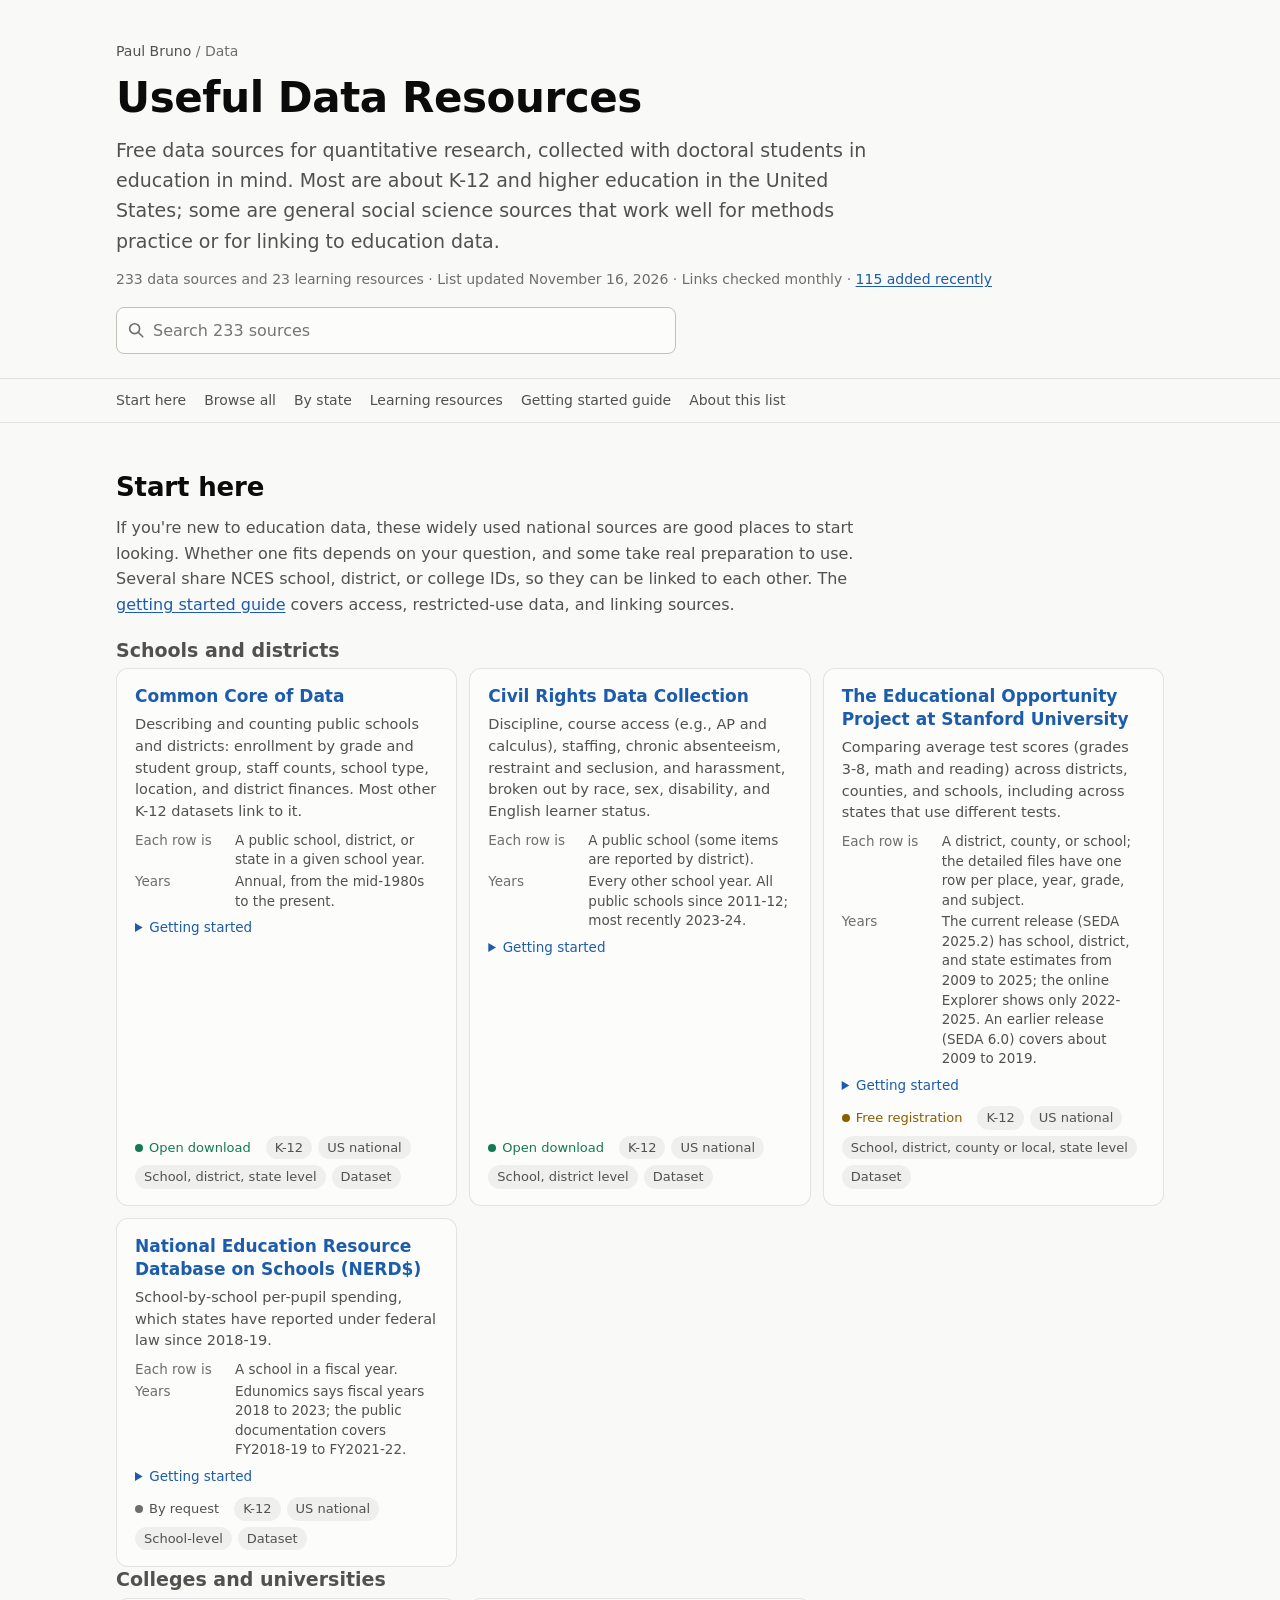
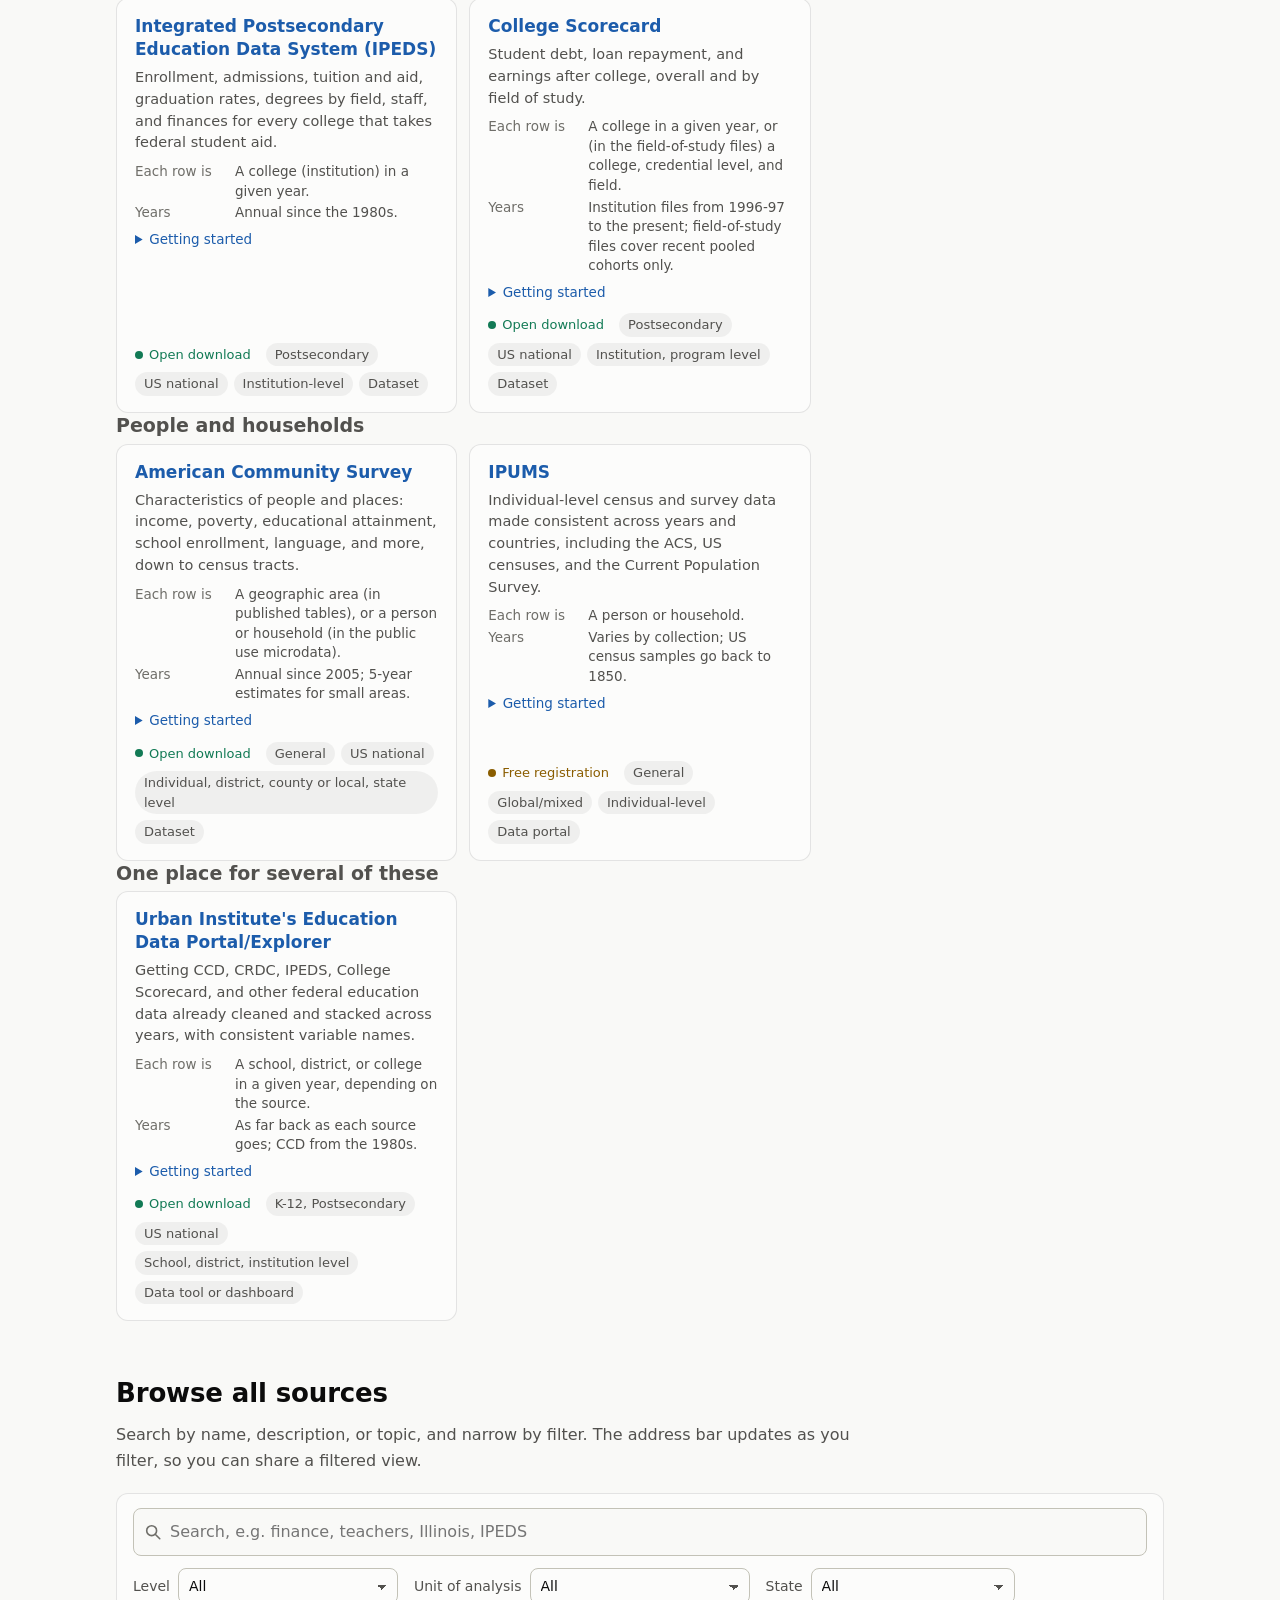
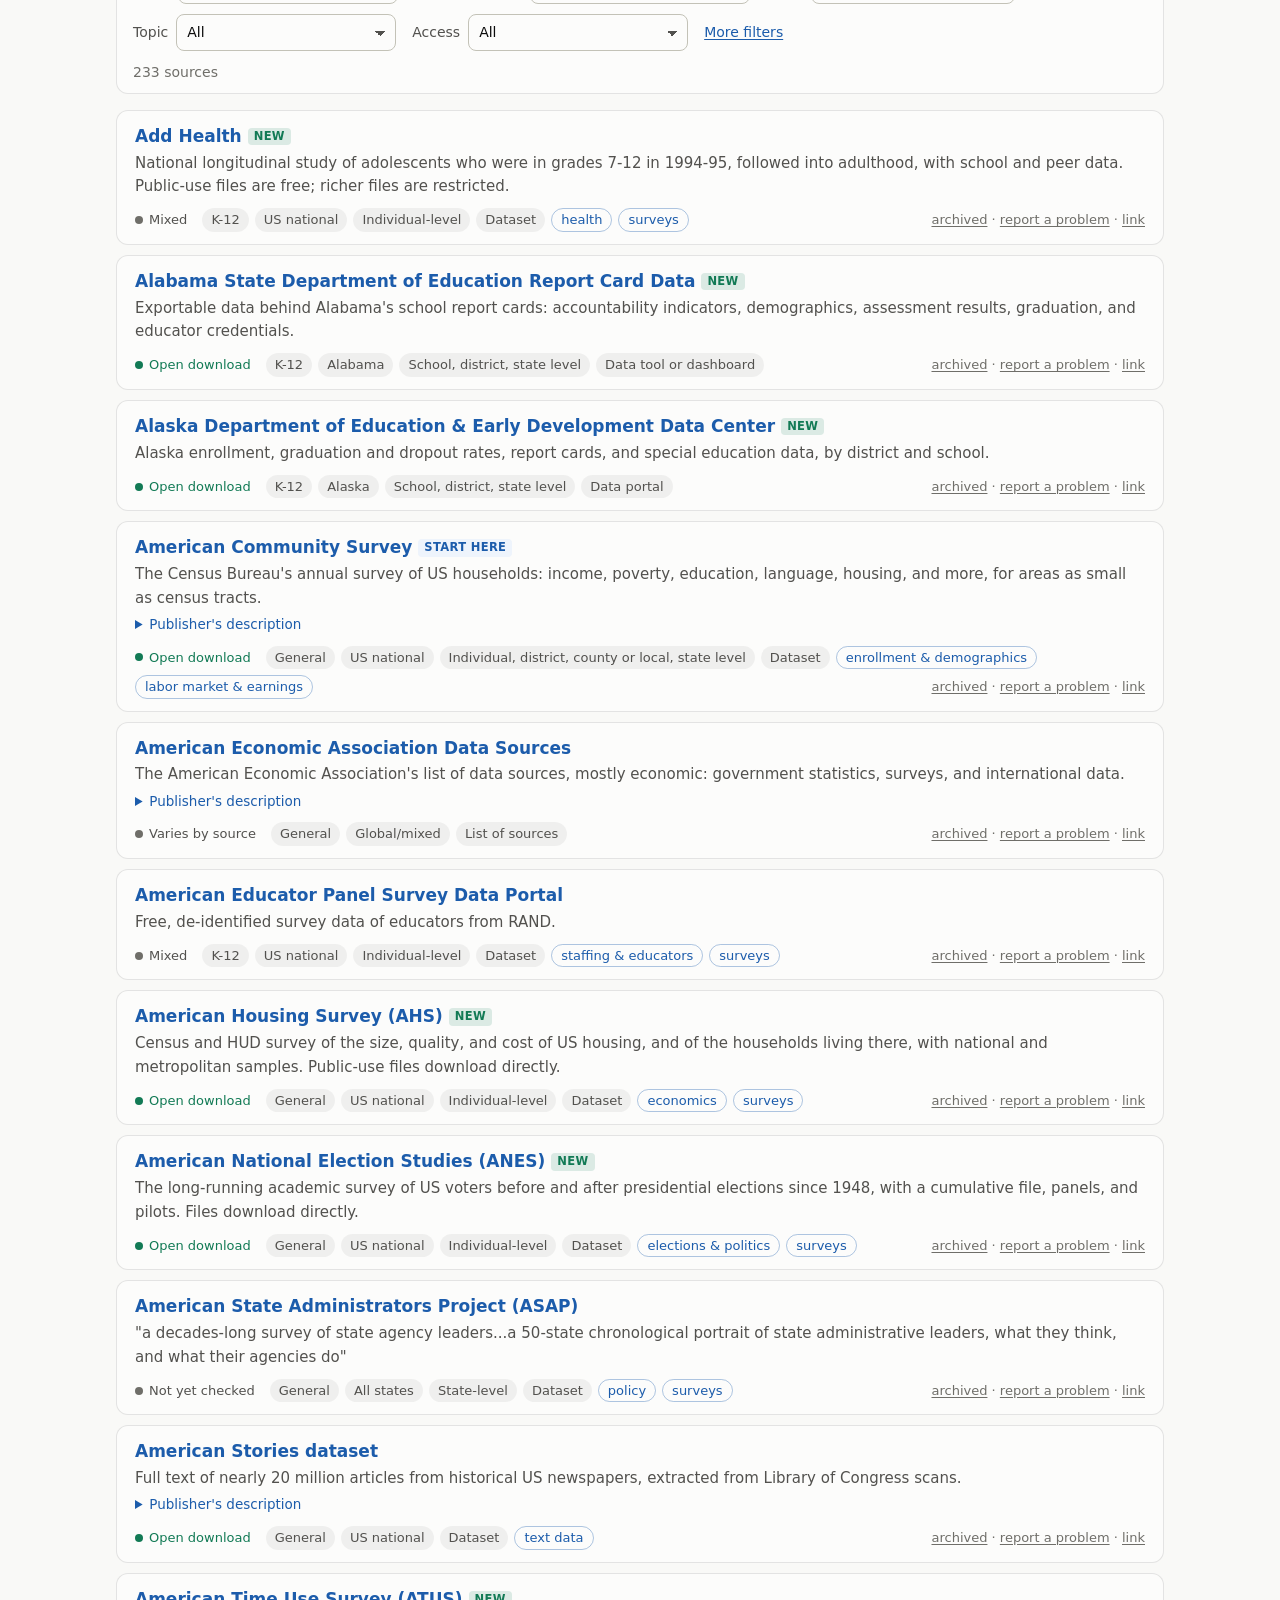
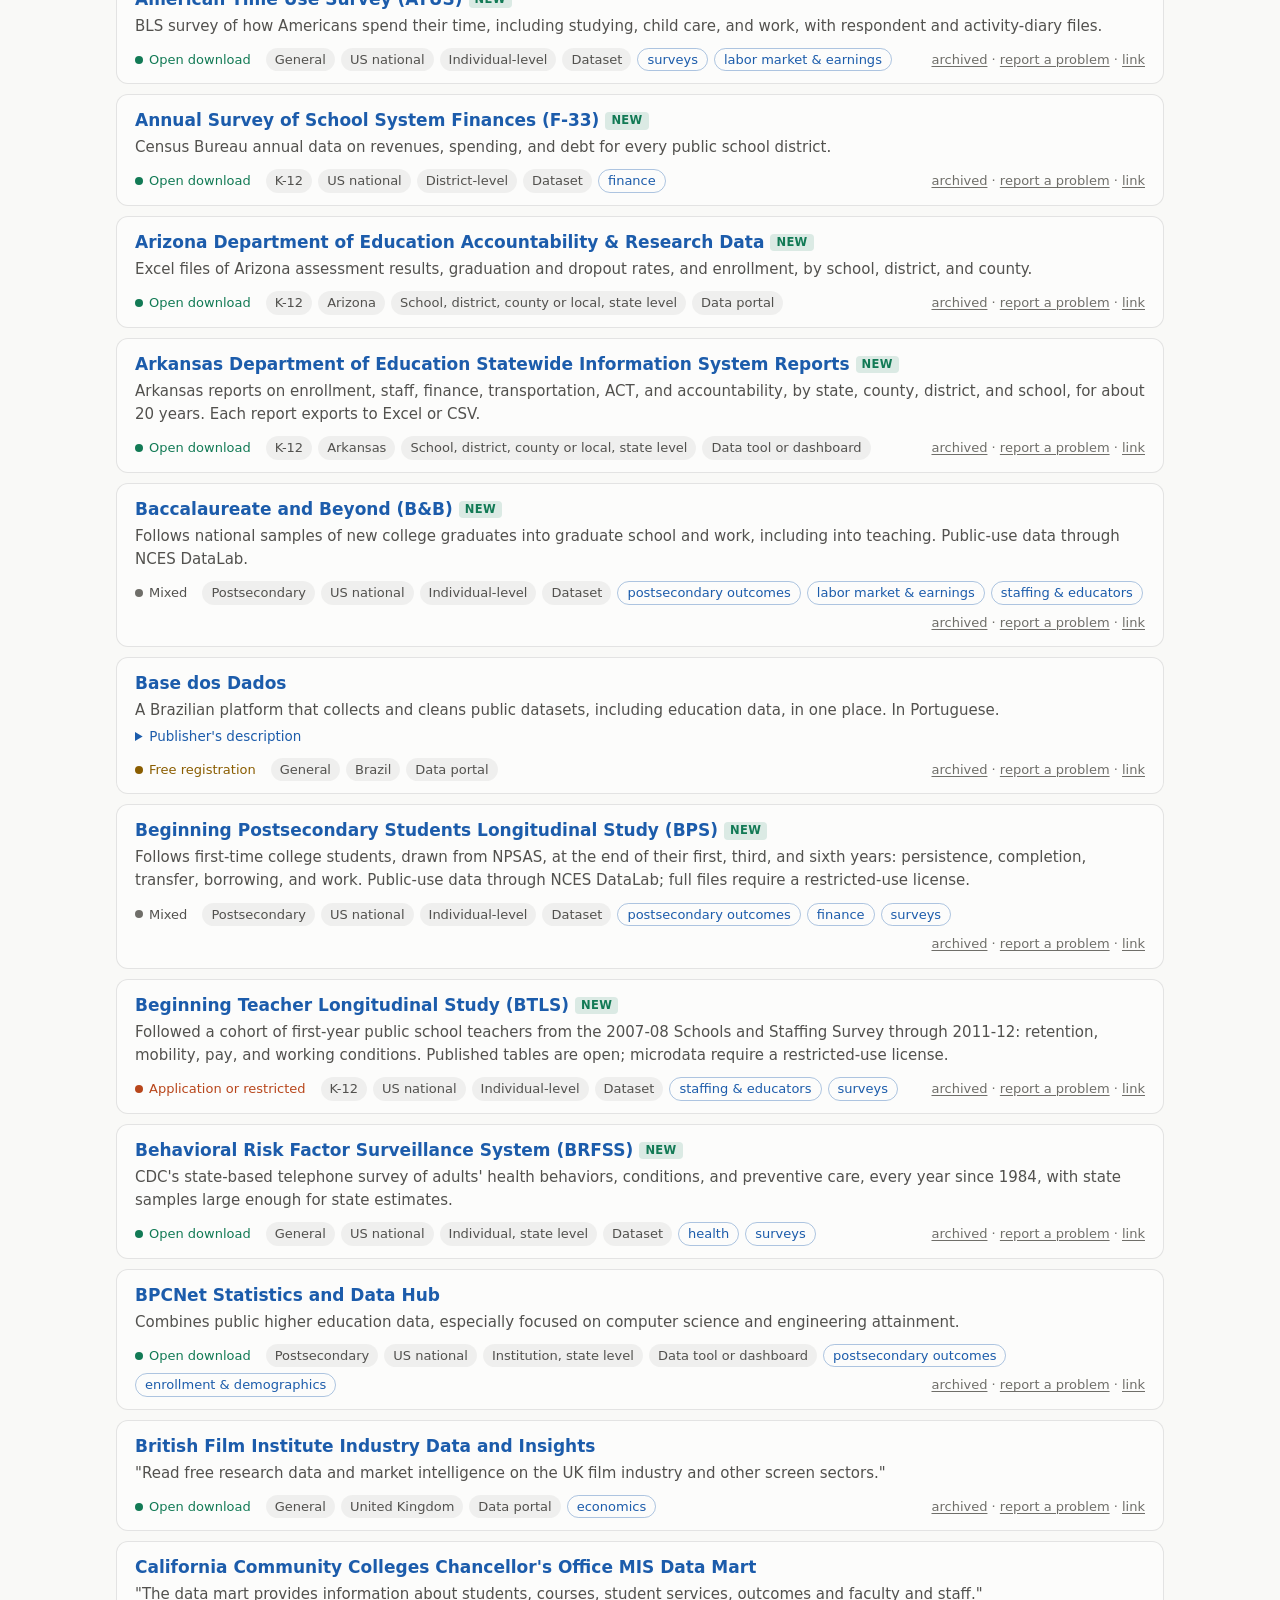
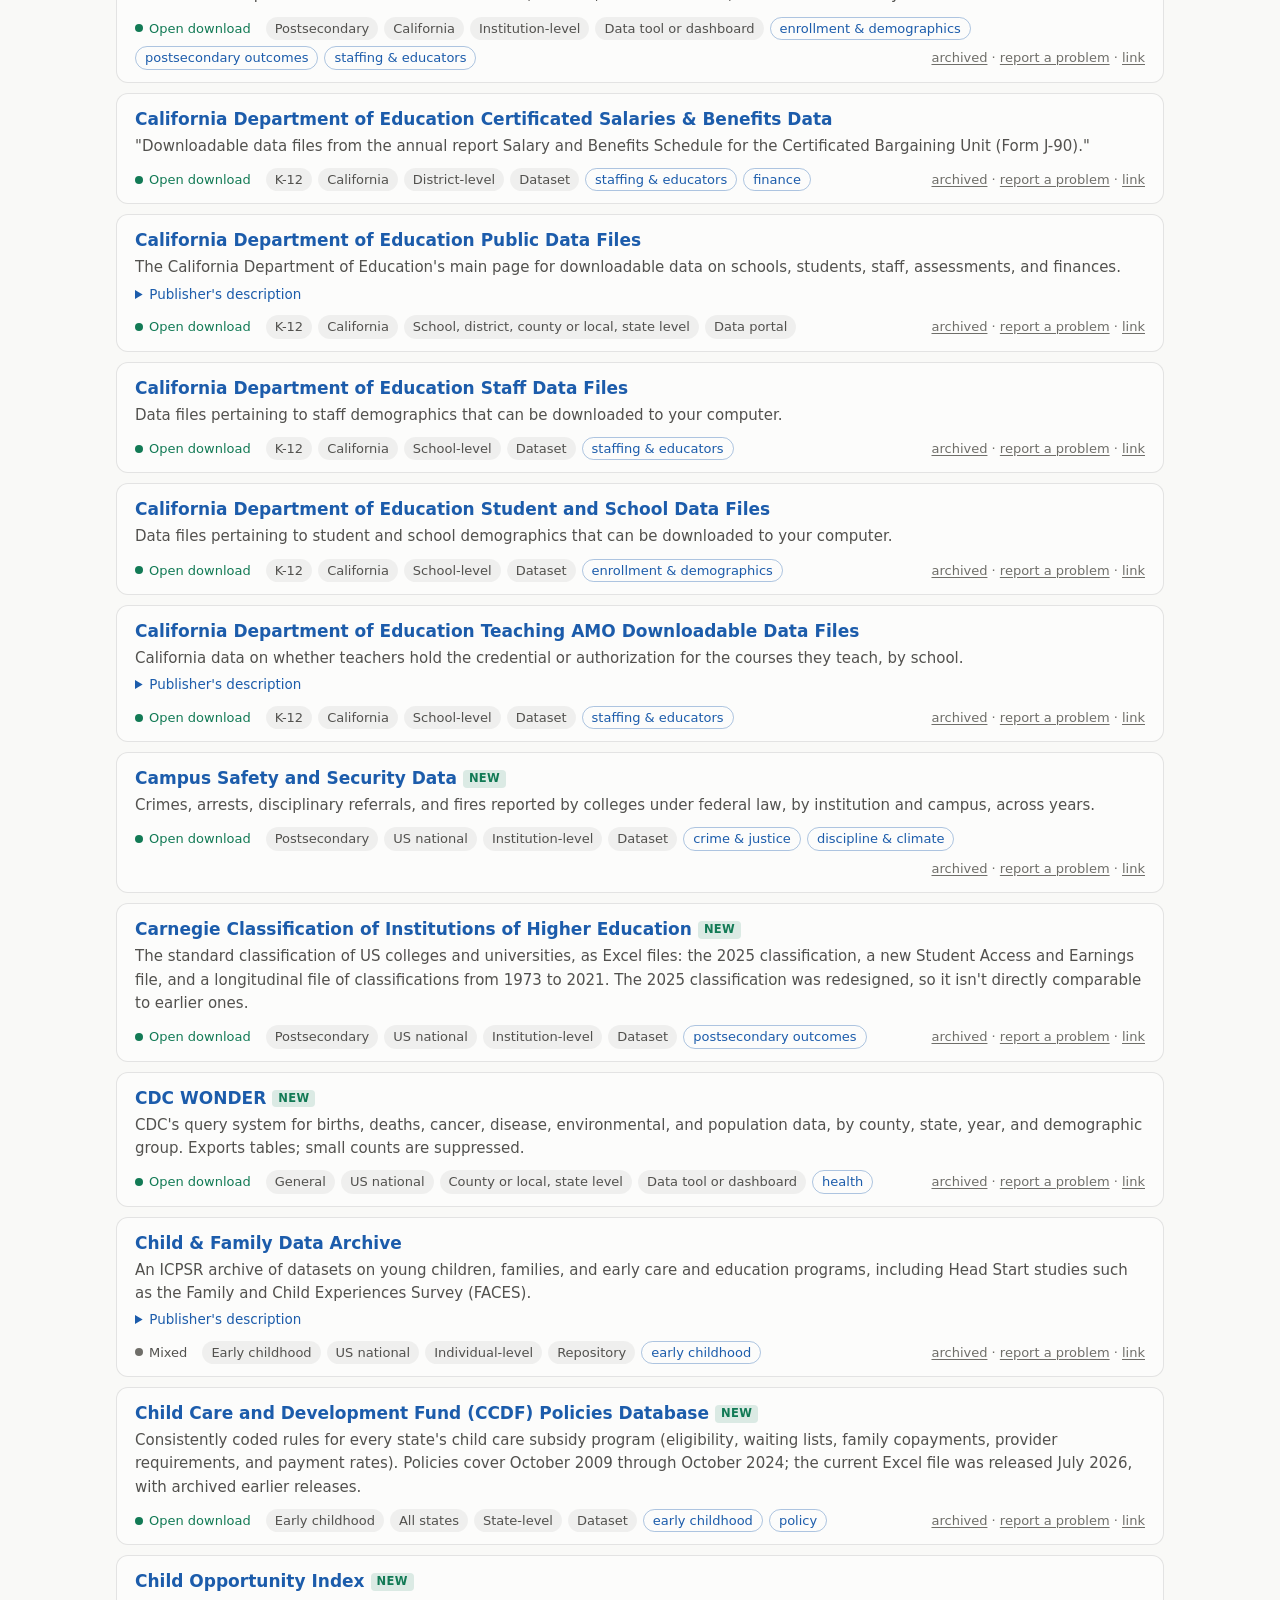
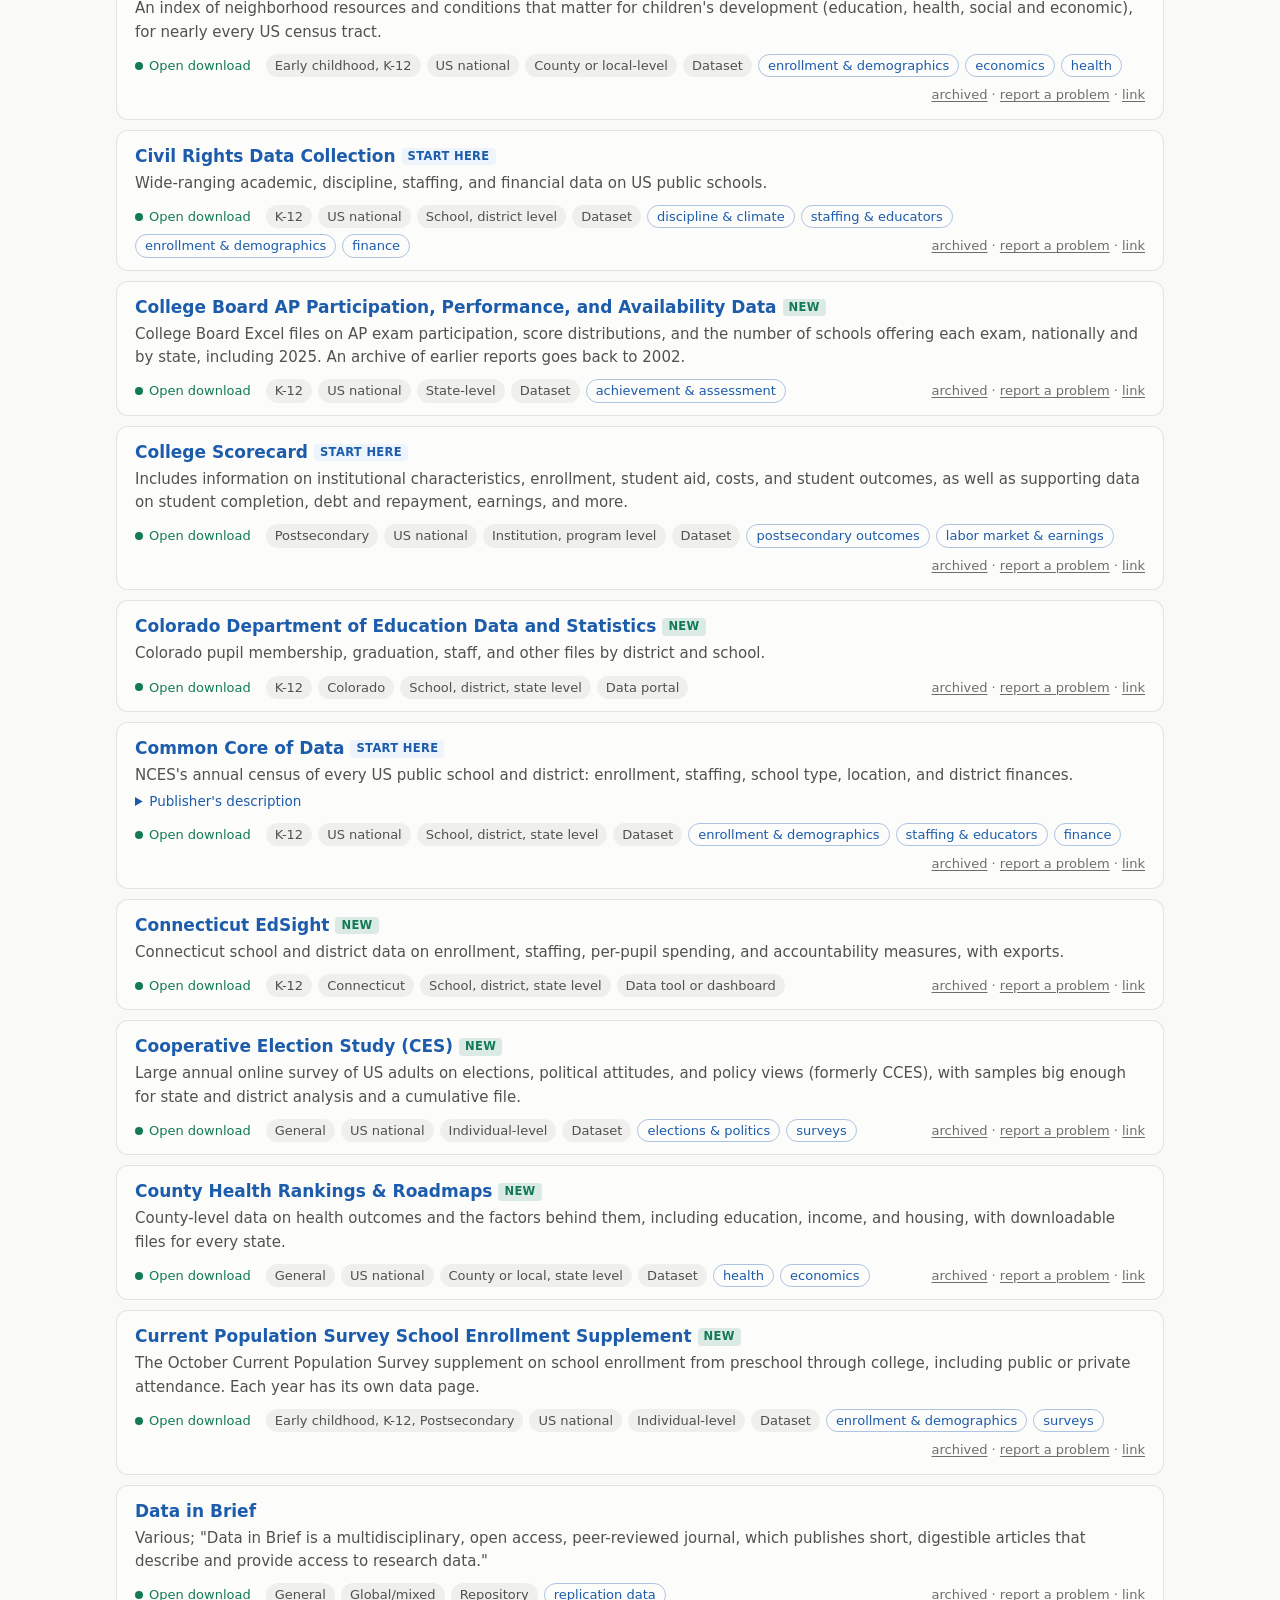
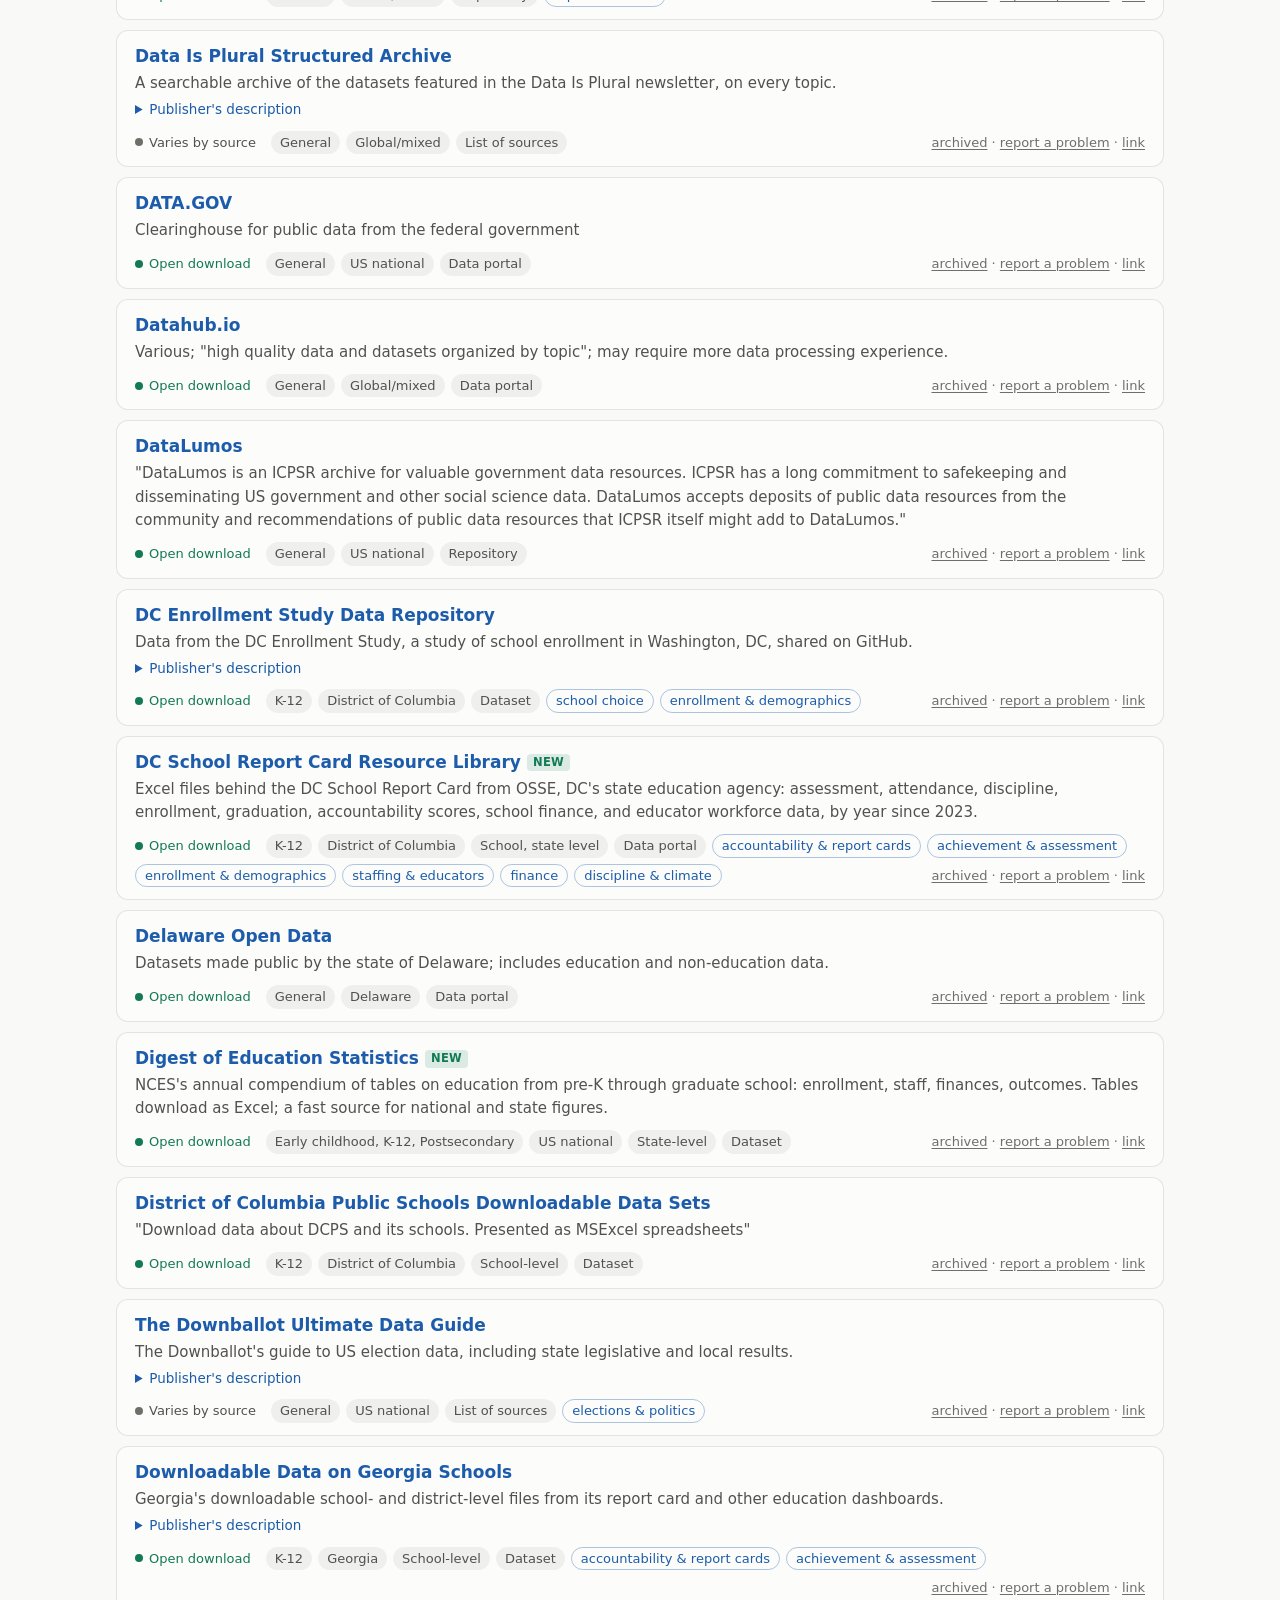
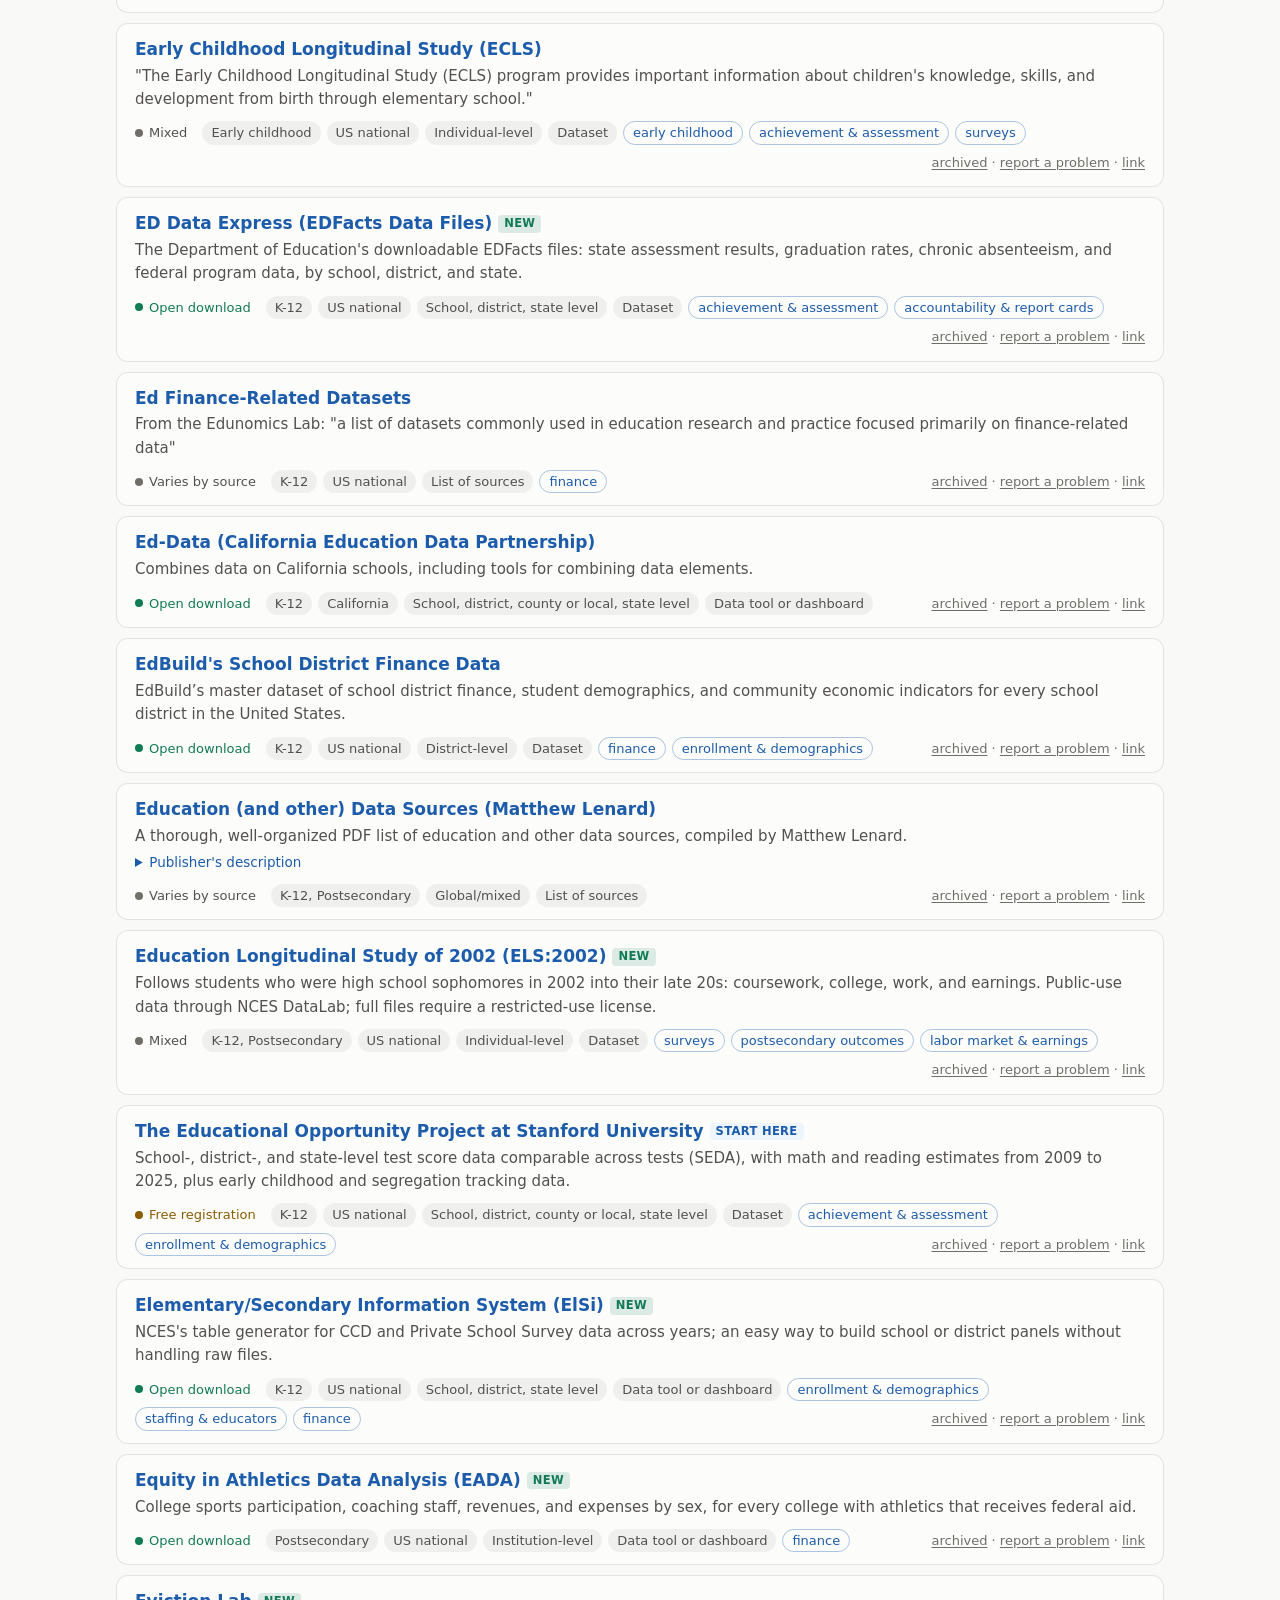
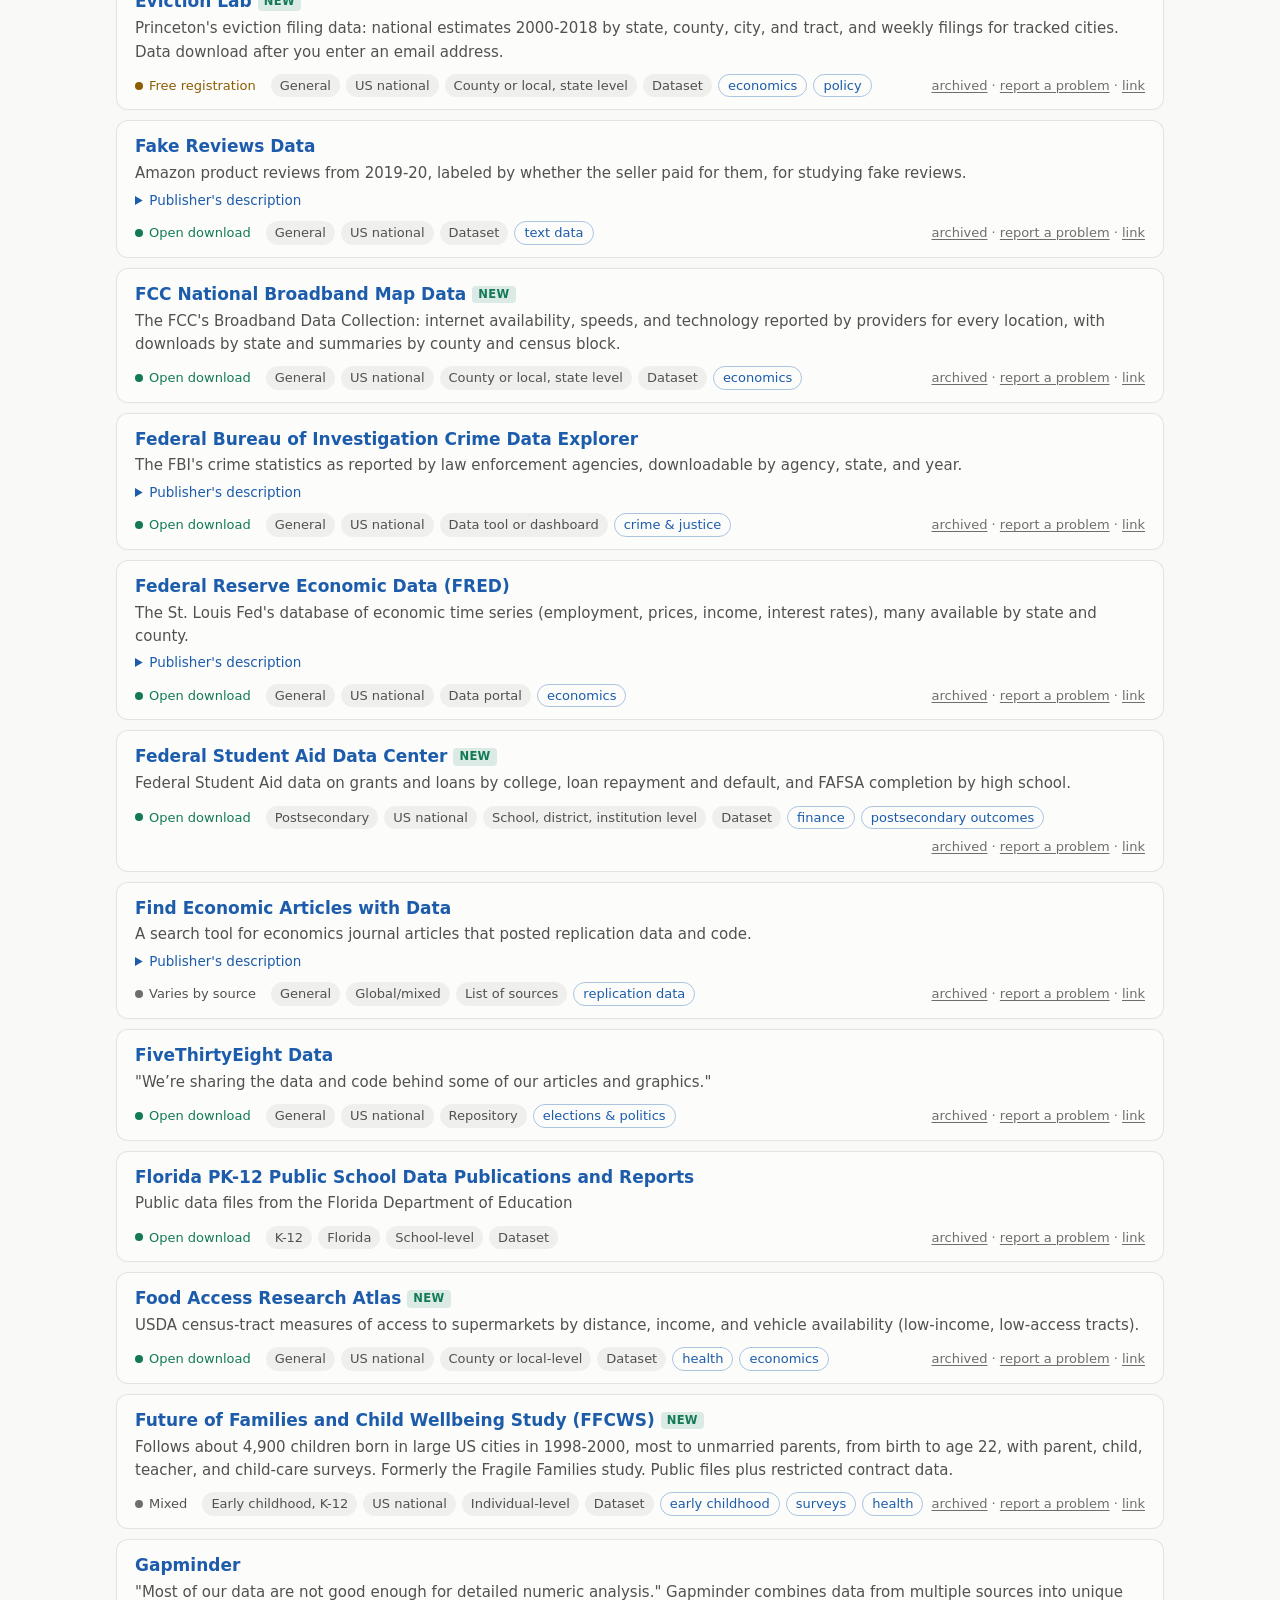
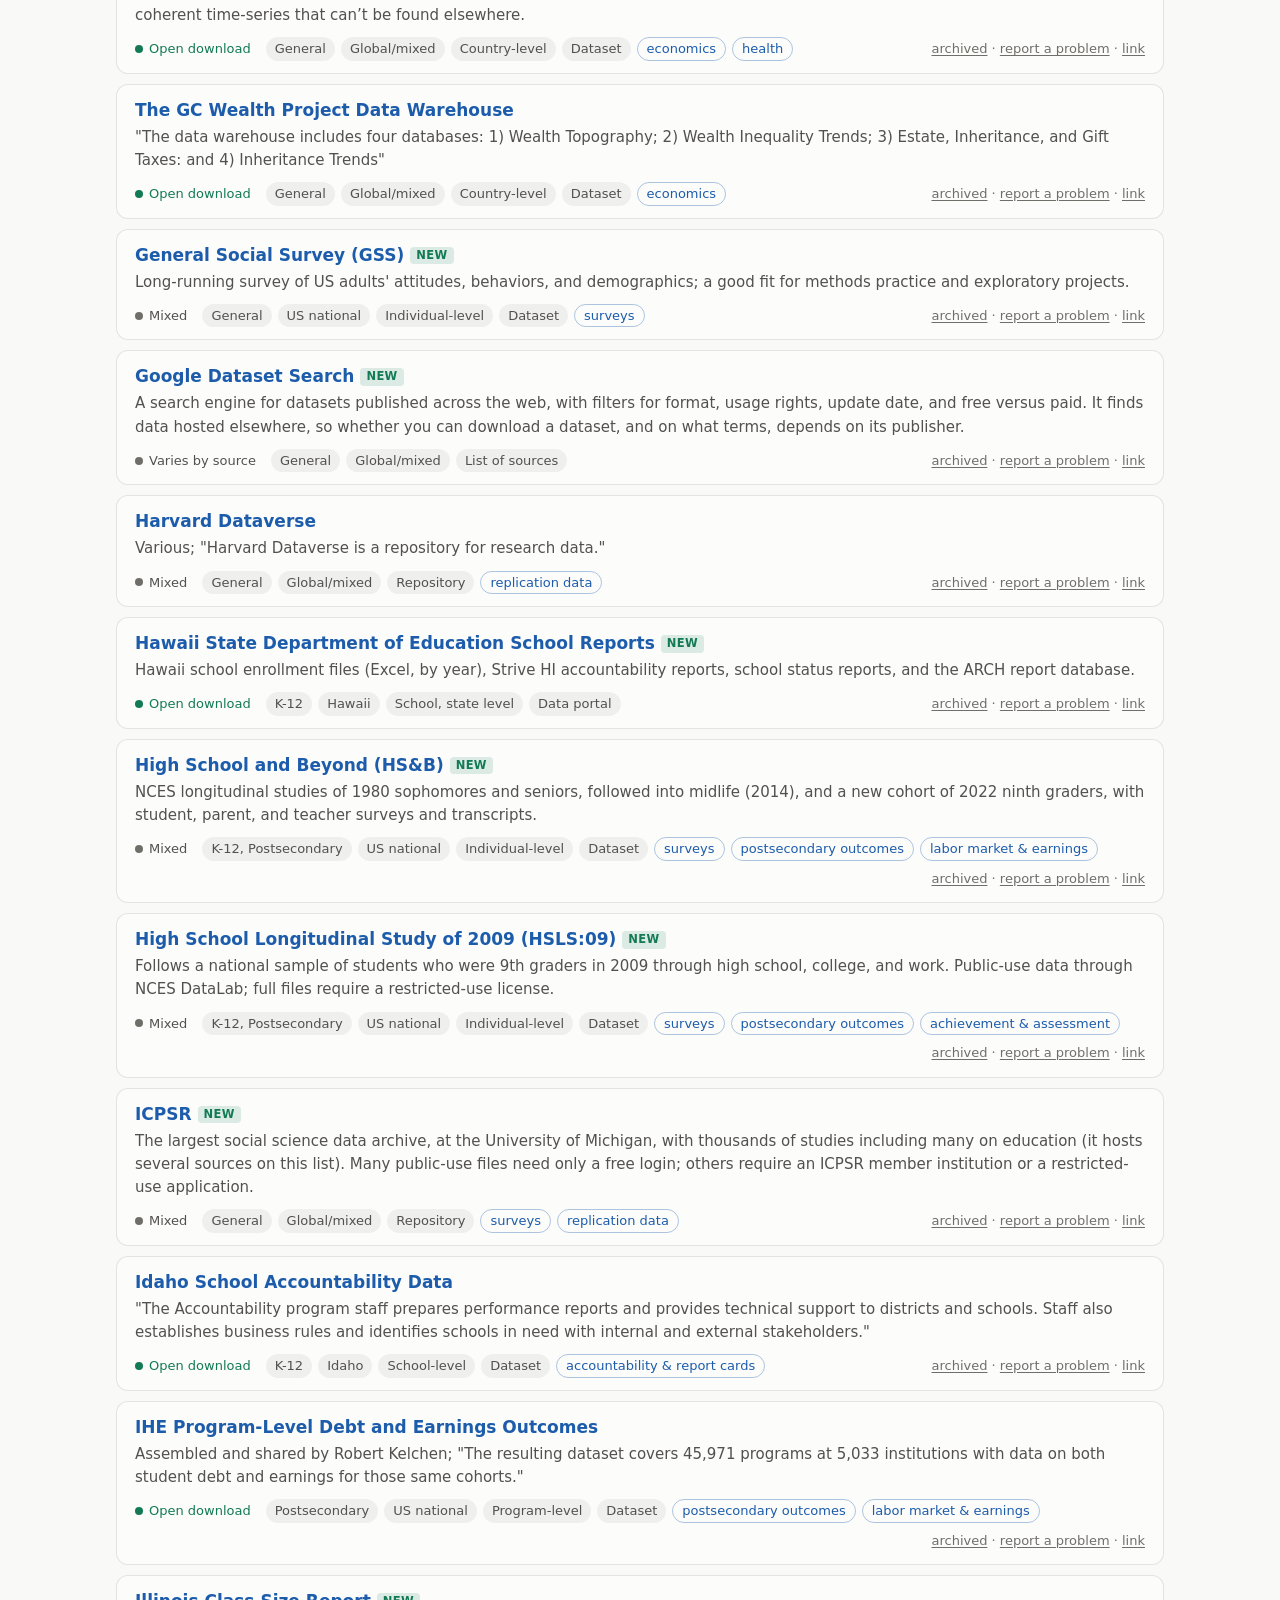
==== commit eadaeb87: "Update the list (2026-11-16)" ====
--- a/index.html
+++ b/index.html
@@ -9,7 +9,7 @@
 <meta property="og:description" content="Free data sources for quantitative research in education, searchable by level, state, topic, and access.">
 <link rel="icon" href="data:image/svg+xml,%3Csvg xmlns='http://www.w3.org/2000/svg' viewBox='0 0 16 16'%3E%3Crect width='16' height='16' rx='3' fill='%232a78d6'/%3E%3Cellipse cx='8' cy='4.5' rx='4.5' ry='1.8' fill='none' stroke='white' stroke-width='1.4'/%3E%3Cpath d='M3.5 4.5v7c0 1 2 1.8 4.5 1.8s4.5-.8 4.5-1.8v-7M3.5 8c0 1 2 1.8 4.5 1.8s4.5-.8 4.5-1.8' fill='none' stroke='white' stroke-width='1.4'/%3E%3C/svg%3E">
 <link rel="stylesheet" href="assets/style.css?v=8">
-<script src="data/resources.js?v=bcad9cdb70" defer></script>
+<script src="data/resources.js?v=8ed07f5797" defer></script>
 <script src="assets/app.js?v=18" defer></script>
 <script src="assets/count.js?v=2" defer></script>
 <link rel="canonical" href="https://data.paul-bruno.com/">
